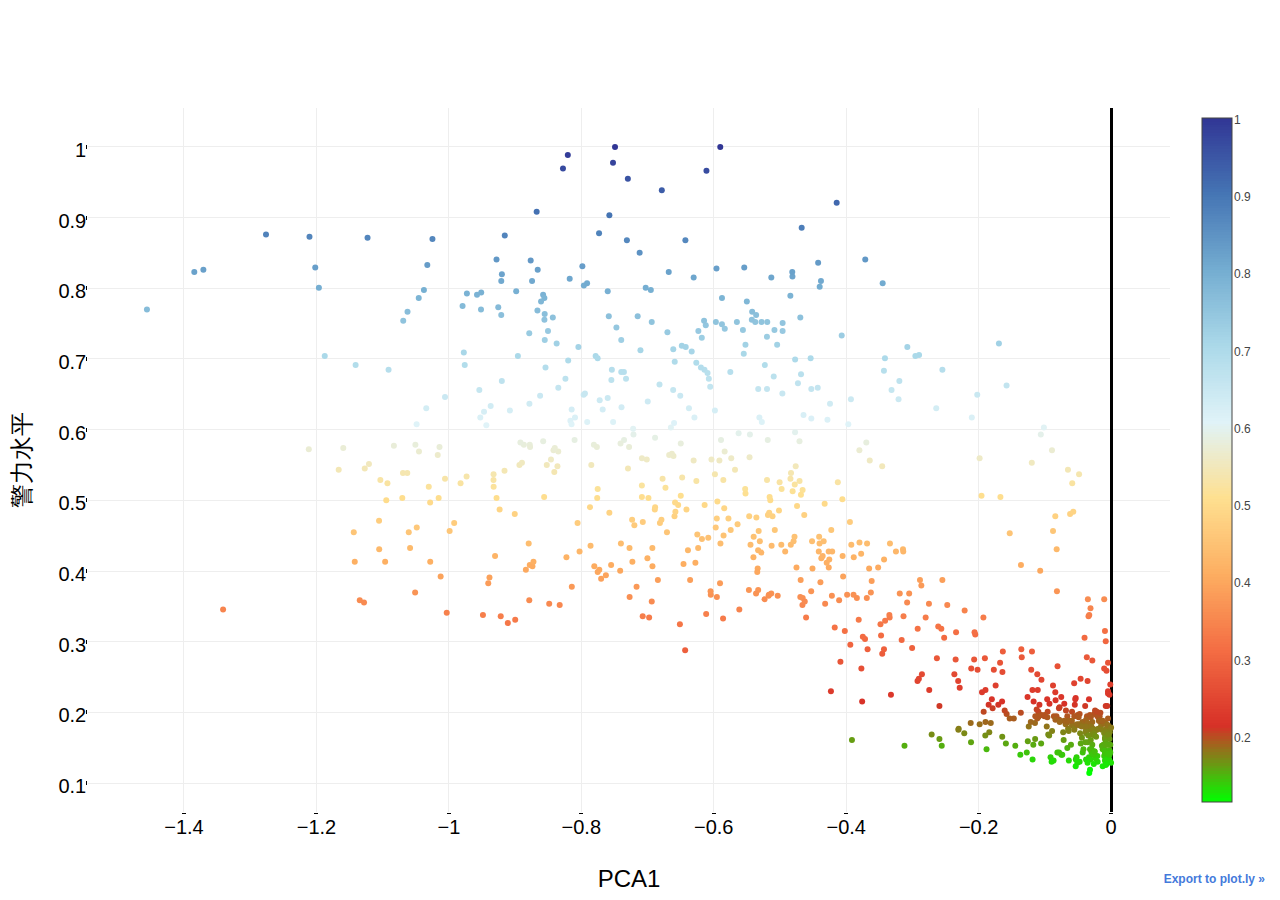
==== temp-plot.html @ 2f0f8250 "可视化" ====
<html><head><meta charset="utf-8" /></head><body><script type="text/javascript">/**
* plotly.js v1.20.5
* Copyright 2012-2016, Plotly, Inc.
* All rights reserved.
* Licensed under the MIT license
*/
!function(t){if("object"==typeof exports&&"undefined"!=typeof module)module.exports=t();else if("function"==typeof define&&define.amd)define([],t);else{var e;e="undefined"!=typeof window?window:"undefined"!=typeof global?global:"undefined"!=typeof self?self:this,e.Plotly=t()}}(function(){var t;return function t(e,r,n){function i(o,s){if(!r[o]){if(!e[o]){var l="function"==typeof require&&require;if(!s&&l)return l(o,!0);if(a)return a(o,!0);var u=new Error("Cannot find module '"+o+"'");throw u.code="MODULE_NOT_FOUND",u}var c=r[o]={exports:{}};e[o][0].call(c.exports,function(t){var r=e[o][1][t];return i(r?r:t)},c,c.exports,t,e,r,n)}return r[o].exports}for(var a="function"==typeof require&&require,o=0;o<n.length;o++)i(n[o]);return i}({1:[function(t,e,r){"use strict";var n=t("../src/lib"),i={"X,X div":"font-family:'Open Sans', verdana, arial, sans-serif;margin:0;padding:0;","X input,X button":"font-family:'Open Sans', verdana, arial, sans-serif;","X input:focus,X button:focus":"outline:none;","X a":"text-decoration:none;","X a:hover":"text-decoration:none;","X .crisp":"shape-rendering:crispEdges;","X .user-select-none":"-webkit-user-select:none;-moz-user-select:none;-ms-user-select:none;-o-user-select:none;user-select:none;","X svg":"overflow:hidden;","X svg a":"fill:#447adb;","X svg a:hover":"fill:#3c6dc5;","X .main-svg":"position:absolute;top:0;left:0;pointer-events:none;","X .main-svg .draglayer":"pointer-events:all;","X .cursor-pointer":"cursor:pointer;","X .cursor-crosshair":"cursor:crosshair;","X .cursor-move":"cursor:move;","X .cursor-col-resize":"cursor:col-resize;","X .cursor-row-resize":"cursor:row-resize;","X .cursor-ns-resize":"cursor:ns-resize;","X .cursor-ew-resize":"cursor:ew-resize;","X .cursor-sw-resize":"cursor:sw-resize;","X .cursor-s-resize":"cursor:s-resize;","X .cursor-se-resize":"cursor:se-resize;","X .cursor-w-resize":"cursor:w-resize;","X .cursor-e-resize":"cursor:e-resize;","X .cursor-nw-resize":"cursor:nw-resize;","X .cursor-n-resize":"cursor:n-resize;","X .cursor-ne-resize":"cursor:ne-resize;","X .modebar":"position:absolute;top:2px;right:2px;z-index:1001;background:rgba(255,255,255,0.7);","X .modebar--hover":"opacity:0;-webkit-transition:opacity 0.3s ease 0s;-moz-transition:opacity 0.3s ease 0s;-ms-transition:opacity 0.3s ease 0s;-o-transition:opacity 0.3s ease 0s;transition:opacity 0.3s ease 0s;","X:hover .modebar--hover":"opacity:1;","X .modebar-group":"float:left;display:inline-block;box-sizing:border-box;margin-left:8px;position:relative;vertical-align:middle;white-space:nowrap;","X .modebar-group:first-child":"margin-left:0px;","X .modebar-btn":"position:relative;font-size:16px;padding:3px 4px;cursor:pointer;line-height:normal;box-sizing:border-box;","X .modebar-btn svg":"position:relative;top:2px;","X .modebar-btn path":"fill:rgba(0,31,95,0.3);","X .modebar-btn.active path,X .modebar-btn:hover path":"fill:rgba(0,22,72,0.5);","X .modebar-btn.modebar-btn--logo":"padding:3px 1px;","X .modebar-btn.modebar-btn--logo path":"fill:#447adb !important;","X [data-title]:before,X [data-title]:after":"position:absolute;-webkit-transform:translate3d(0, 0, 0);-moz-transform:translate3d(0, 0, 0);-ms-transform:translate3d(0, 0, 0);-o-transform:translate3d(0, 0, 0);transform:translate3d(0, 0, 0);display:none;opacity:0;z-index:1001;pointer-events:none;top:110%;right:50%;","X [data-title]:hover:before,X [data-title]:hover:after":"display:block;opacity:1;","X [data-title]:before":"content:'';position:absolute;background:transparent;border:6px solid transparent;z-index:1002;margin-top:-12px;border-bottom-color:#69738a;margin-right:-6px;","X [data-title]:after":"content:attr(data-title);background:#69738a;color:white;padding:8px 10px;font-size:12px;line-height:12px;white-space:nowrap;margin-right:-18px;border-radius:2px;","X .select-outline":"fill:none;stroke-width:1;shape-rendering:crispEdges;","X .select-outline-1":"stroke:white;","X .select-outline-2":"stroke:black;stroke-dasharray:2px 2px;",Y:"font-family:'Open Sans';position:fixed;top:50px;right:20px;z-index:10000;font-size:10pt;max-width:180px;","Y p":"margin:0;","Y .notifier-note":"min-width:180px;max-width:250px;border:1px solid #fff;z-index:3000;margin:0;background-color:#8c97af;background-color:rgba(140,151,175,0.9);color:#fff;padding:10px;","Y .notifier-close":"color:#fff;opacity:0.8;float:right;padding:0 5px;background:none;border:none;font-size:20px;font-weight:bold;line-height:20px;","Y .notifier-close:hover":"color:#444;text-decoration:none;cursor:pointer;"};for(var a in i){var o=a.replace(/^,/," ,").replace(/X/g,".js-plotly-plot .plotly").replace(/Y/g,".plotly-notifier");n.addStyleRule(o,i[a])}},{"../src/lib":633}],2:[function(t,e,r){"use strict";e.exports={undo:{width:857.1,path:"m857 350q0-87-34-166t-91-137-137-92-166-34q-96 0-183 41t-147 114q-4 6-4 13t5 11l76 77q6 5 14 5 9-1 13-7 41-53 100-82t126-29q58 0 110 23t92 61 61 91 22 111-22 111-61 91-92 61-110 23q-55 0-105-20t-90-57l77-77q17-16 8-38-10-23-33-23h-250q-15 0-25 11t-11 25v250q0 24 22 33 22 10 39-8l72-72q60 57 137 88t159 31q87 0 166-34t137-92 91-137 34-166z",ascent:850,descent:-150},home:{width:928.6,path:"m786 296v-267q0-15-11-26t-25-10h-214v214h-143v-214h-214q-15 0-25 10t-11 26v267q0 1 0 2t0 2l321 264 321-264q1-1 1-4z m124 39l-34-41q-5-5-12-6h-2q-7 0-12 3l-386 322-386-322q-7-4-13-4-7 2-12 7l-35 41q-4 5-3 13t6 12l401 334q18 15 42 15t43-15l136-114v109q0 8 5 13t13 5h107q8 0 13-5t5-13v-227l122-102q5-5 6-12t-4-13z",ascent:850,descent:-150},"camera-retro":{width:1e3,path:"m518 386q0 8-5 13t-13 5q-37 0-63-27t-26-63q0-8 5-13t13-5 12 5 5 13q0 23 16 38t38 16q8 0 13 5t5 13z m125-73q0-59-42-101t-101-42-101 42-42 101 42 101 101 42 101-42 42-101z m-572-320h858v71h-858v-71z m643 320q0 89-62 152t-152 62-151-62-63-152 63-151 151-63 152 63 62 151z m-571 358h214v72h-214v-72z m-72-107h858v143h-462l-36-71h-360v-72z m929 143v-714q0-30-21-51t-50-21h-858q-29 0-50 21t-21 51v714q0 30 21 51t50 21h858q29 0 50-21t21-51z",ascent:850,descent:-150},zoombox:{width:1e3,path:"m1000-25l-250 251c40 63 63 138 63 218 0 224-182 406-407 406-224 0-406-182-406-406s183-406 407-406c80 0 155 22 218 62l250-250 125 125z m-812 250l0 438 437 0 0-438-437 0z m62 375l313 0 0-312-313 0 0 312z",ascent:850,descent:-150},pan:{width:1e3,path:"m1000 350l-187 188 0-125-250 0 0 250 125 0-188 187-187-187 125 0 0-250-250 0 0 125-188-188 186-187 0 125 252 0 0-250-125 0 187-188 188 188-125 0 0 250 250 0 0-126 187 188z",ascent:850,descent:-150},zoom_plus:{width:1e3,path:"m1 787l0-875 875 0 0 875-875 0z m687-500l-187 0 0-187-125 0 0 187-188 0 0 125 188 0 0 187 125 0 0-187 187 0 0-125z",ascent:850,descent:-150},zoom_minus:{width:1e3,path:"m0 788l0-876 875 0 0 876-875 0z m688-500l-500 0 0 125 500 0 0-125z",ascent:850,descent:-150},autoscale:{width:1e3,path:"m250 850l-187 0-63 0 0-62 0-188 63 0 0 188 187 0 0 62z m688 0l-188 0 0-62 188 0 0-188 62 0 0 188 0 62-62 0z m-875-938l0 188-63 0 0-188 0-62 63 0 187 0 0 62-187 0z m875 188l0-188-188 0 0-62 188 0 62 0 0 62 0 188-62 0z m-125 188l-1 0-93-94-156 156 156 156 92-93 2 0 0 250-250 0 0-2 93-92-156-156-156 156 94 92 0 2-250 0 0-250 0 0 93 93 157-156-157-156-93 94 0 0 0-250 250 0 0 0-94 93 156 157 156-157-93-93 0 0 250 0 0 250z",ascent:850,descent:-150},tooltip_basic:{width:1500,path:"m375 725l0 0-375-375 375-374 0-1 1125 0 0 750-1125 0z",ascent:850,descent:-150},tooltip_compare:{width:1125,path:"m187 786l0 2-187-188 188-187 0 0 937 0 0 373-938 0z m0-499l0 1-187-188 188-188 0 0 937 0 0 376-938-1z",ascent:850,descent:-150},plotlylogo:{width:1542,path:"m0-10h182v-140h-182v140z m228 146h183v-286h-183v286z m225 714h182v-1000h-182v1000z m225-285h182v-715h-182v715z m225 142h183v-857h-183v857z m231-428h182v-429h-182v429z m225-291h183v-138h-183v138z",ascent:850,descent:-150},"z-axis":{width:1e3,path:"m833 5l-17 108v41l-130-65 130-66c0 0 0 38 0 39 0-1 36-14 39-25 4-15-6-22-16-30-15-12-39-16-56-20-90-22-187-23-279-23-261 0-341 34-353 59 3 60 228 110 228 110-140-8-351-35-351-116 0-120 293-142 474-142 155 0 477 22 477 142 0 50-74 79-163 96z m-374 94c-58-5-99-21-99-40 0-24 65-43 144-43 79 0 143 19 143 43 0 19-42 34-98 40v216h87l-132 135-133-135h88v-216z m167 515h-136v1c16 16 31 34 46 52l84 109v54h-230v-71h124v-1c-16-17-28-32-44-51l-89-114v-51h245v72z",ascent:850,descent:-150},"3d_rotate":{width:1e3,path:"m922 660c-5 4-9 7-14 11-359 263-580-31-580-31l-102 28 58-400c0 1 1 1 2 2 118 108 351 249 351 249s-62 27-100 42c88 83 222 183 347 122 16-8 30-17 44-27-2 1-4 2-6 4z m36-329c0 0 64 229-88 296-62 27-124 14-175-11 157-78 225-208 249-266 8-19 11-31 11-31 2 5 6 15 11 32-5-13-8-20-8-20z m-775-239c70-31 117-50 198-32-121 80-199 346-199 346l-96-15-58-12c0 0 55-226 155-287z m603 133l-317-139c0 0 4-4 19-14 7-5 24-15 24-15s-177-147-389 4c235-287 536-112 536-112l31-22 100 299-4-1z m-298-153c6-4 14-9 24-15 0 0-17 10-24 15z",ascent:850,descent:-150},camera:{width:1e3,path:"m500 450c-83 0-150-67-150-150 0-83 67-150 150-150 83 0 150 67 150 150 0 83-67 150-150 150z m400 150h-120c-16 0-34 13-39 29l-31 93c-6 15-23 28-40 28h-340c-16 0-34-13-39-28l-31-94c-6-15-23-28-40-28h-120c-55 0-100-45-100-100v-450c0-55 45-100 100-100h800c55 0 100 45 100 100v450c0 55-45 100-100 100z m-400-550c-138 0-250 112-250 250 0 138 112 250 250 250 138 0 250-112 250-250 0-138-112-250-250-250z m365 380c-19 0-35 16-35 35 0 19 16 35 35 35 19 0 35-16 35-35 0-19-16-35-35-35z",ascent:850,descent:-150},movie:{width:1e3,path:"m938 413l-188-125c0 37-17 71-44 94 64 38 107 107 107 187 0 121-98 219-219 219-121 0-219-98-219-219 0-61 25-117 66-156h-115c30 33 49 76 49 125 0 103-84 187-187 187s-188-84-188-187c0-57 26-107 65-141-38-22-65-62-65-109v-250c0-70 56-126 125-126h500c69 0 125 56 125 126l188-126c34 0 62 28 62 63v375c0 35-28 63-62 63z m-750 0c-69 0-125 56-125 125s56 125 125 125 125-56 125-125-56-125-125-125z m406-1c-87 0-157 70-157 157 0 86 70 156 157 156s156-70 156-156-70-157-156-157z",ascent:850,descent:-150},question:{width:857.1,path:"m500 82v107q0 8-5 13t-13 5h-107q-8 0-13-5t-5-13v-107q0-8 5-13t13-5h107q8 0 13 5t5 13z m143 375q0 49-31 91t-77 65-95 23q-136 0-207-119-9-14 4-24l74-55q4-4 10-4 9 0 14 7 30 38 48 51 19 14 48 14 27 0 48-15t21-33q0-21-11-34t-38-25q-35-16-65-48t-29-70v-20q0-8 5-13t13-5h107q8 0 13 5t5 13q0 10 12 27t30 28q18 10 28 16t25 19 25 27 16 34 7 45z m214-107q0-117-57-215t-156-156-215-58-216 58-155 156-58 215 58 215 155 156 216 58 215-58 156-156 57-215z",ascent:850,descent:-150},disk:{width:857.1,path:"m214-7h429v214h-429v-214z m500 0h72v500q0 8-6 21t-11 20l-157 156q-5 6-19 12t-22 5v-232q0-22-15-38t-38-16h-322q-22 0-37 16t-16 38v232h-72v-714h72v232q0 22 16 38t37 16h465q22 0 38-16t15-38v-232z m-214 518v178q0 8-5 13t-13 5h-107q-7 0-13-5t-5-13v-178q0-8 5-13t13-5h107q7 0 13 5t5 13z m357-18v-518q0-22-15-38t-38-16h-750q-23 0-38 16t-16 38v750q0 22 16 38t38 16h517q23 0 50-12t42-26l156-157q16-15 27-42t11-49z",ascent:850,descent:-150},lasso:{width:1031,path:"m1018 538c-36 207-290 336-568 286-277-48-473-256-436-463 10-57 36-108 76-151-13-66 11-137 68-183 34-28 75-41 114-42l-55-70 0 0c-2-1-3-2-4-3-10-14-8-34 5-45 14-11 34-8 45 4 1 1 2 3 2 5l0 0 113 140c16 11 31 24 45 40 4 3 6 7 8 11 48-3 100 0 151 9 278 48 473 255 436 462z m-624-379c-80 14-149 48-197 96 42 42 109 47 156 9 33-26 47-66 41-105z m-187-74c-19 16-33 37-39 60 50-32 109-55 174-68-42-25-95-24-135 8z m360 75c-34-7-69-9-102-8 8 62-16 128-68 170-73 59-175 54-244-5-9 20-16 40-20 61-28 159 121 317 333 354s407-60 434-217c28-159-121-318-333-355z",ascent:850,descent:-150},selectbox:{width:1e3,path:"m0 850l0-143 143 0 0 143-143 0z m286 0l0-143 143 0 0 143-143 0z m285 0l0-143 143 0 0 143-143 0z m286 0l0-143 143 0 0 143-143 0z m-857-286l0-143 143 0 0 143-143 0z m857 0l0-143 143 0 0 143-143 0z m-857-285l0-143 143 0 0 143-143 0z m857 0l0-143 143 0 0 143-143 0z m-857-286l0-143 143 0 0 143-143 0z m286 0l0-143 143 0 0 143-143 0z m285 0l0-143 143 0 0 143-143 0z m286 0l0-143 143 0 0 143-143 0z",ascent:850,descent:-150}}},{}],3:[function(t,e,r){"use strict";e.exports=t("../src/traces/bar")},{"../src/traces/bar":753}],4:[function(t,e,r){"use strict";e.exports=t("../src/traces/box")},{"../src/traces/box":765}],5:[function(t,e,r){"use strict";e.exports=t("../src/traces/candlestick")},{"../src/traces/candlestick":773}],6:[function(t,e,r){"use strict";e.exports=t("../src/traces/choropleth")},{"../src/traces/choropleth":778}],7:[function(t,e,r){"use strict";e.exports=t("../src/traces/contour")},{"../src/traces/contour":785}],8:[function(t,e,r){"use strict";e.exports=t("../src/core")},{"../src/core":619}],9:[function(t,e,r){"use strict";e.exports=t("../src/transforms/filter")},{"../src/transforms/filter":908}],10:[function(t,e,r){"use strict";e.exports=t("../src/transforms/groupby")},{"../src/transforms/groupby":909}],11:[function(t,e,r){"use strict";e.exports=t("../src/traces/heatmap")},{"../src/traces/heatmap":797}],12:[function(t,e,r){"use strict";e.exports=t("../src/traces/histogram")},{"../src/traces/histogram":809}],13:[function(t,e,r){"use strict";e.exports=t("../src/traces/histogram2d")},{"../src/traces/histogram2d":814}],14:[function(t,e,r){"use strict";e.exports=t("../src/traces/histogram2dcontour")},{"../src/traces/histogram2dcontour":818}],15:[function(t,e,r){"use strict";var n=t("./core");n.register([t("./bar"),t("./box"),t("./heatmap"),t("./histogram"),t("./histogram2d"),t("./histogram2dcontour"),t("./pie"),t("./contour"),t("./scatterternary"),t("./scatter3d"),t("./surface"),t("./mesh3d"),t("./scattergeo"),t("./choropleth"),t("./scattergl"),t("./pointcloud"),t("./scattermapbox"),t("./ohlc"),t("./candlestick")]),n.register([t("./filter"),t("./groupby")]),e.exports=n},{"./bar":3,"./box":4,"./candlestick":5,"./choropleth":6,"./contour":7,"./core":8,"./filter":9,"./groupby":10,"./heatmap":11,"./histogram":12,"./histogram2d":13,"./histogram2dcontour":14,"./mesh3d":16,"./ohlc":17,"./pie":18,"./pointcloud":19,"./scatter3d":20,"./scattergeo":21,"./scattergl":22,"./scattermapbox":23,"./scatterternary":24,"./surface":25}],16:[function(t,e,r){"use strict";e.exports=t("../src/traces/mesh3d")},{"../src/traces/mesh3d":822}],17:[function(t,e,r){"use strict";e.exports=t("../src/traces/ohlc")},{"../src/traces/ohlc":827}],18:[function(t,e,r){"use strict";e.exports=t("../src/traces/pie")},{"../src/traces/pie":835}],19:[function(t,e,r){"use strict";e.exports=t("../src/traces/pointcloud")},{"../src/traces/pointcloud":844}],20:[function(t,e,r){"use strict";e.exports=t("../src/traces/scatter3d")},{"../src/traces/scatter3d":874}],21:[function(t,e,r){"use strict";e.exports=t("../src/traces/scattergeo")},{"../src/traces/scattergeo":880}],22:[function(t,e,r){"use strict";e.exports=t("../src/traces/scattergl")},{"../src/traces/scattergl":885}],23:[function(t,e,r){"use strict";e.exports=t("../src/traces/scattermapbox")},{"../src/traces/scattermapbox":892}],24:[function(t,e,r){"use strict";e.exports=t("../src/traces/scatterternary")},{"../src/traces/scatterternary":898}],25:[function(t,e,r){"use strict";e.exports=t("../src/traces/surface")},{"../src/traces/surface":907}],26:[function(t,e,r){"use strict";function n(t,e){t=t||document.body,e=e||{};var r=[.01,1/0];"distanceLimits"in e&&(r[0]=e.distanceLimits[0],r[1]=e.distanceLimits[1]),"zoomMin"in e&&(r[0]=e.zoomMin),"zoomMax"in e&&(r[1]=e.zoomMax);var n=a({center:e.center||[0,0,0],up:e.up||[0,1,0],eye:e.eye||[0,0,10],mode:e.mode||"orbit",distanceLimits:r}),l=[0,0,0,0,0,0,0,0,0,0,0,0,0,0,0,0],u=0,c=t.clientWidth,h=t.clientHeight,f={view:n,element:t,delay:e.delay||16,rotateSpeed:e.rotateSpeed||1,zoomSpeed:e.zoomSpeed||1,translateSpeed:e.translateSpeed||1,flipX:!!e.flipX,flipY:!!e.flipY,modes:n.modes,tick:function(){var e=i(),r=this.delay;n.idle(e-r),n.flush(e-(100+2*r));var a=e-2*r;n.recalcMatrix(a);for(var o=!0,s=n.computedMatrix,f=0;f<16;++f)o=o&&l[f]===s[f],l[f]=s[f];var d=t.clientWidth===c&&t.clientHeight===h;return c=t.clientWidth,h=t.clientHeight,o?!d:(u=Math.exp(n.computedRadius[0]),!0)},lookAt:function(t,e,r){n.lookAt(n.lastT(),t,e,r)},rotate:function(t,e,r){n.rotate(n.lastT(),t,e,r)},pan:function(t,e,r){n.pan(n.lastT(),t,e,r)},translate:function(t,e,r){n.translate(n.lastT(),t,e,r)}};Object.defineProperties(f,{matrix:{get:function(){return n.computedMatrix},set:function(t){return n.setMatrix(n.lastT(),t),n.computedMatrix},enumerable:!0},mode:{get:function(){return n.getMode()},set:function(t){return n.setMode(t),n.getMode()},enumerable:!0},center:{get:function(){return n.computedCenter},set:function(t){return n.lookAt(n.lastT(),t),n.computedCenter},enumerable:!0},eye:{get:function(){return n.computedEye},set:function(t){return n.lookAt(n.lastT(),null,t),n.computedEye},enumerable:!0},up:{get:function(){return n.computedUp},set:function(t){return n.lookAt(n.lastT(),null,null,t),n.computedUp},enumerable:!0},distance:{get:function(){return u},set:function(t){return n.setDistance(n.lastT(),t),t},enumerable:!0},distanceLimits:{get:function(){return n.getDistanceLimits(r)},set:function(t){return n.setDistanceLimits(t),t},enumerable:!0}}),t.addEventListener("contextmenu",function(t){return t.preventDefault(),!1});var d=0,p=0;return o(t,function(e,r,a,o){var s=1/t.clientHeight,l=s*(r-d),c=s*(a-p),h=f.flipX?1:-1,g=f.flipY?1:-1,m=Math.PI*f.rotateSpeed,v=i();if(1&e)o.shift?n.rotate(v,0,0,-l*m):n.rotate(v,h*m*l,-g*m*c,0);else if(2&e)n.pan(v,-f.translateSpeed*l*u,f.translateSpeed*c*u,0);else if(4&e){var y=f.zoomSpeed*c/window.innerHeight*(v-n.lastT())*50;n.pan(v,0,0,u*(Math.exp(y)-1))}d=r,p=a}),s(t,function(t,e,r){var a=f.flipX?1:-1,o=f.flipY?1:-1,s=i();if(Math.abs(t)>Math.abs(e))n.rotate(s,0,0,-t*a*Math.PI*f.rotateSpeed/window.innerWidth);else{var l=f.zoomSpeed*o*e/window.innerHeight*(s-n.lastT())/100;n.pan(s,0,0,u*(Math.exp(l)-1))}},!0),f}e.exports=n;var i=t("right-now"),a=t("3d-view"),o=t("mouse-change"),s=t("mouse-wheel")},{"3d-view":27,"mouse-change":413,"mouse-wheel":415,"right-now":459}],27:[function(t,e,r){"use strict";function n(t,e){this._controllerNames=Object.keys(t),this._controllerList=this._controllerNames.map(function(e){return t[e]}),this._mode=e,this._active=t[e],this._active||(this._mode="turntable",this._active=t.turntable),this.modes=this._controllerNames,this.computedMatrix=this._active.computedMatrix,this.computedEye=this._active.computedEye,this.computedUp=this._active.computedUp,this.computedCenter=this._active.computedCenter,this.computedRadius=this._active.computedRadius}function i(t){t=t||{};var e=t.eye||[0,0,1],r=t.center||[0,0,0],i=t.up||[0,1,0],l=t.distanceLimits||[0,1/0],u=t.mode||"turntable",c=a(),h=o(),f=s();return c.setDistanceLimits(l[0],l[1]),c.lookAt(0,e,r,i),h.setDistanceLimits(l[0],l[1]),h.lookAt(0,e,r,i),f.setDistanceLimits(l[0],l[1]),f.lookAt(0,e,r,i),new n({turntable:c,orbit:h,matrix:f},u)}e.exports=i;var a=t("turntable-camera-controller"),o=t("orbit-camera-controller"),s=t("matrix-camera-controller"),l=n.prototype,u=[["flush",1],["idle",1],["lookAt",4],["rotate",4],["pan",4],["translate",4],["setMatrix",2],["setDistanceLimits",2],["setDistance",2]];u.forEach(function(t){for(var e=t[0],r=[],n=0;n<t[1];++n)r.push("a"+n);var i="var cc=this._controllerList;for(var i=0;i<cc.length;++i){cc[i]."+t[0]+"("+r.join()+")}";l[e]=Function.apply(null,r.concat(i))}),l.recalcMatrix=function(t){this._active.recalcMatrix(t)},l.getDistance=function(t){return this._active.getDistance(t)},l.getDistanceLimits=function(t){return this._active.getDistanceLimits(t)},l.lastT=function(){return this._active.lastT()},l.setMode=function(t){if(t!==this._mode){var e=this._controllerNames.indexOf(t);if(!(e<0)){var r=this._active,n=this._controllerList[e],i=Math.max(r.lastT(),n.lastT());r.recalcMatrix(i),n.setMatrix(i,r.computedMatrix),this._active=n,this._mode=t,this.computedMatrix=this._active.computedMatrix,this.computedEye=this._active.computedEye,this.computedUp=this._active.computedUp,this.computedCenter=this._active.computedCenter,this.computedRadius=this._active.computedRadius}}},l.getMode=function(){return this._mode}},{"matrix-camera-controller":411,"orbit-camera-controller":431,"turntable-camera-controller":493}],28:[function(t,e,r){"use strict";function n(t){var e=s.get(t);if(!e||!t.isBuffer(e._triangleBuffer.buffer)){var r=a(t,new Float32Array([-1,-1,-1,4,4,-1]));e=o(t,[{buffer:r,type:t.FLOAT,size:2}]),e._triangleBuffer=r,s.set(t,e)}e.bind(),t.drawArrays(t.TRIANGLES,0,3),e.unbind()}var i="undefined"==typeof WeakMap?t("weak-map"):WeakMap,a=t("gl-buffer"),o=t("gl-vao"),s=new i;e.exports=n},{"gl-buffer":128,"gl-vao":236,"weak-map":514}],29:[function(t,e,r){function n(t,e,r){e="number"==typeof e?e:1,r=r||": ";var n=t.split(/\r?\n/),a=String(n.length+e-1).length;return n.map(function(t,n){var o=n+e,s=String(o).length,l=i(o,a-s);return l+r+t}).join("\n")}var i=t("pad-left");e.exports=n},{"pad-left":432}],30:[function(t,e,r){"use strict";function n(t,e){for(var r=new Array(e+1),n=0;n<t.length;++n)r[n]=t[n];for(var n=0;n<=t.length;++n){for(var i=t.length;i<=e;++i){for(var o=new Array(e),s=0;s<e;++s)o[s]=Math.pow(i+1-n,s);r[i]=o}var l=a.apply(void 0,r);if(l)return!0}return!1}function i(t){var e=t.length;if(0===e)return[];if(1===e)return[0];for(var r=t[0].length,i=[t[0]],a=[0],o=1;o<e;++o)if(i.push(t[o]),n(i,r)){if(a.push(o),a.length===r+1)return a}else i.pop();return a}e.exports=i;var a=t("robust-orientation")},{"robust-orientation":465}],31:[function(t,e,r){"use strict";function n(t,e){return i(e).filter(function(r){for(var n=new Array(r.length),i=0;i<r.length;++i)n[i]=e[r[i]];return a(n)*t<1})}e.exports=n;var i=t("delaunay-triangulate"),a=t("circumradius")},{circumradius:75,"delaunay-triangulate":96}],32:[function(t,e,r){function n(t,e){return a(i(t,e))}e.exports=n;var i=t("alpha-complex"),a=t("simplicial-complex-boundary")},{"alpha-complex":31,"simplicial-complex-boundary":473}],33:[function(t,e,r){"use strict";var n=function(){function t(t){return!Array.isArray(t)&&null!==t&&"object"==typeof t}function e(t,e,r){for(var n=(e-t)/Math.max(r-1,1),i=[],a=0;a<r;a++)i.push(t+a*n);return i}function r(){for(var t=[].slice.call(arguments),e=t.map(function(t){return t.length}),r=Math.min.apply(null,e),n=[],i=0;i<r;i++){n[i]=[];for(var a=0;a<t.length;++a)n[i][a]=t[a][i]}return n}function n(t,e,r){for(var n=Math.min.apply(null,[t.length,e.length,r.length]),i=[],a=0;a<n;a++)i.push([t[a],e[a],r[a]]);return i}function i(t){function e(t){for(var n=0;n<t.length;n++)Array.isArray(t[n])?e(t[n],r):r+=t[n]}var r=0;return e(t,r),r}function a(t){for(var e=[],r=0;r<t.length;++r){e[r]=[];for(var n=0;n<t[r].length;++n)e[r][n]=t[r][n]}return e}function o(t){for(var e=[],r=0;r<t.length;++r)e[r]=t[r];return e}function s(t,e){if(t.length!==e.length)return!1;for(var r=t.length;r--;)if(t[r]!==e[r])return!1;return!0}function l(t,e){var r,n;if("string"!=typeof t)return t;if(r=[],"#"===t[0]?(t=t.substr(1),3===t.length&&(t+=t),n=parseInt(t,16),r[0]=n>>16&255,r[1]=n>>8&255,r[2]=255&n):h.test(t)&&(n=t.match(f),r[0]=parseInt(n[1]),r[1]=parseInt(n[2]),r[2]=parseInt(n[3])),!e)for(var i=0;i<3;++i)r[i]=r[i]/255;return r}function u(t,e){var r,n;if("string"!=typeof t)return t;if(r=[],"#"===t[0]?(t=t.substr(1),3===t.length&&(t+=t),n=parseInt(t,16),r[0]=n>>16&255,r[1]=n>>8&255,r[2]=255&n):h.test(t)&&(n=t.match(f),r[0]=parseInt(n[1]),r[1]=parseInt(n[2]),r[2]=parseInt(n[3]),n[4]?r[3]=parseFloat(n[4]):r[3]=1),!e)for(var i=0;i<3;++i)r[i]=r[i]/255;return r}var c={},h=/^rgba?\(\s*\d{1,3}\s*,\s*\d{1,3}\s*,\s*\d{1,3}\s*(,.*)?\)$/,f=/^rgba?\(\s*(\d{1,3})\s*,\s*(\d{1,3})\s*,\s*(\d{1,3})\s*,?\s*(.*)?\)$/;return c.isPlainObject=t,c.linspace=e,c.zip3=n,c.sum=i,c.zip=r,c.isEqual=s,c.copy2D=a,c.copy1D=o,c.str2RgbArray=l,c.str2RgbaArray=u,c};e.exports=n()},{}],34:[function(t,e,r){function n(t,e){return d.isUndefined(e)?""+e:d.isNumber(e)&&!isFinite(e)?e.toString():d.isFunction(e)||d.isRegExp(e)?e.toString():e}function i(t,e){return d.isString(t)?t.length<e?t:t.slice(0,e):t}function a(t){return i(JSON.stringify(t.actual,n),128)+" "+t.operator+" "+i(JSON.stringify(t.expected,n),128)}function o(t,e,r,n,i){throw new m.AssertionError({message:r,actual:t,expected:e,operator:n,stackStartFunction:i})}function s(t,e){t||o(t,!0,e,"==",m.ok)}function l(t,e){if(t===e)return!0;if(d.isBuffer(t)&&d.isBuffer(e)){if(t.length!=e.length)return!1;for(var r=0;r<t.length;r++)if(t[r]!==e[r])return!1;return!0}return d.isDate(t)&&d.isDate(e)?t.getTime()===e.getTime():d.isRegExp(t)&&d.isRegExp(e)?t.source===e.source&&t.global===e.global&&t.multiline===e.multiline&&t.lastIndex===e.lastIndex&&t.ignoreCase===e.ignoreCase:d.isObject(t)||d.isObject(e)?c(t,e):t==e}function u(t){return"[object Arguments]"==Object.prototype.toString.call(t)}function c(t,e){if(d.isNullOrUndefined(t)||d.isNullOrUndefined(e))return!1;if(t.prototype!==e.prototype)return!1;if(d.isPrimitive(t)||d.isPrimitive(e))return t===e;var r=u(t),n=u(e);if(r&&!n||!r&&n)return!1;if(r)return t=p.call(t),e=p.call(e),l(t,e);var i,a,o=v(t),s=v(e);if(o.length!=s.length)return!1;for(o.sort(),s.sort(),a=o.length-1;a>=0;a--)if(o[a]!=s[a])return!1;for(a=o.length-1;a>=0;a--)if(i=o[a],!l(t[i],e[i]))return!1;return!0}function h(t,e){return!(!t||!e)&&("[object RegExp]"==Object.prototype.toString.call(e)?e.test(t):t instanceof e||e.call({},t)===!0)}function f(t,e,r,n){var i;d.isString(r)&&(n=r,r=null);try{e()}catch(t){i=t}if(n=(r&&r.name?" ("+r.name+").":".")+(n?" "+n:"."),t&&!i&&o(i,r,"Missing expected exception"+n),!t&&h(i,r)&&o(i,r,"Got unwanted exception"+n),t&&i&&r&&!h(i,r)||!t&&i)throw i}var d=t("util/"),p=Array.prototype.slice,g=Object.prototype.hasOwnProperty,m=e.exports=s;m.AssertionError=function(t){this.name="AssertionError",this.actual=t.actual,this.expected=t.expected,this.operator=t.operator,t.message?(this.message=t.message,this.generatedMessage=!1):(this.message=a(this),this.generatedMessage=!0);var e=t.stackStartFunction||o;if(Error.captureStackTrace)Error.captureStackTrace(this,e);else{var r=new Error;if(r.stack){var n=r.stack,i=e.name,s=n.indexOf("\n"+i);if(s>=0){var l=n.indexOf("\n",s+1);n=n.substring(l+1)}this.stack=n}}},d.inherits(m.AssertionError,Error),m.fail=o,m.ok=s,m.equal=function(t,e,r){t!=e&&o(t,e,r,"==",m.equal)},m.notEqual=function(t,e,r){t==e&&o(t,e,r,"!=",m.notEqual)},m.deepEqual=function(t,e,r){l(t,e)||o(t,e,r,"deepEqual",m.deepEqual)},m.notDeepEqual=function(t,e,r){l(t,e)&&o(t,e,r,"notDeepEqual",m.notDeepEqual)},m.strictEqual=function(t,e,r){t!==e&&o(t,e,r,"===",m.strictEqual)},m.notStrictEqual=function(t,e,r){t===e&&o(t,e,r,"!==",m.notStrictEqual)},m.throws=function(t,e,r){f.apply(this,[!0].concat(p.call(arguments)))},m.doesNotThrow=function(t,e){f.apply(this,[!1].concat(p.call(arguments)))},m.ifError=function(t){if(t)throw t};var v=Object.keys||function(t){var e=[];for(var r in t)g.call(t,r)&&e.push(r);return e}},{"util/":504}],35:[function(t,e,r){e.exports=function(t){return atob(t)}},{}],36:[function(t,e,r){"use strict";function n(t){for(var e=0,r=0;r<t.length;++r)e+=t[r];return e}function i(t,e){for(var r=e.length,i=new Array(r+1),o=0;o<r;++o){for(var s=new Array(r+1),l=0;l<=r;++l)s[l]=t[l][o];i[o]=s}i[r]=new Array(r+1);for(var o=0;o<=r;++o)i[r][o]=1;for(var u=new Array(r+1),o=0;o<r;++o)u[o]=e[o];u[r]=1;var c=a(i,u),h=n(c[r+1]);0===h&&(h=1);for(var f=new Array(r+1),o=0;o<=r;++o)f[o]=n(c[o])/h;return f}e.exports=i;var a=t("robust-linear-solve")},{"robust-linear-solve":464}],37:[function(t,e,r){"use strict";function n(t,e){return i(t[0].mul(e[1]).add(e[0].mul(t[1])),t[1].mul(e[1]))}var i=t("./lib/rationalize");e.exports=n},{"./lib/rationalize":47}],38:[function(t,e,r){"use strict";function n(t,e){return t[0].mul(e[1]).cmp(e[0].mul(t[1]))}e.exports=n},{}],39:[function(t,e,r){"use strict";function n(t,e){return i(t[0].mul(e[1]),t[1].mul(e[0]))}var i=t("./lib/rationalize");e.exports=n},{"./lib/rationalize":47}],40:[function(t,e,r){"use strict";function n(t,e){if(i(t))return e?u(t,n(e)):[t[0].clone(),t[1].clone()];var r,c,h=0;if(a(t))r=t.clone();else if("string"==typeof t)r=s(t);else{if(0===t)return[o(0),o(1)];if(t===Math.floor(t))r=o(t);else{for(;t!==Math.floor(t);)t*=Math.pow(2,256),h-=256;r=o(t)}}if(i(e))r.mul(e[1]),c=e[0].clone();else if(a(e))c=e.clone();else if("string"==typeof e)c=s(e);else if(e)if(e===Math.floor(e))c=o(e);else{for(;e!==Math.floor(e);)e*=Math.pow(2,256),h+=256;c=o(e)}else c=o(1);return h>0?r=r.shln(h):h<0&&(c=c.shln(-h)),l(r,c)}var i=t("./is-rat"),a=t("./lib/is-bn"),o=t("./lib/num-to-bn"),s=t("./lib/str-to-bn"),l=t("./lib/rationalize"),u=t("./div");e.exports=n},{"./div":39,"./is-rat":41,"./lib/is-bn":45,"./lib/num-to-bn":46,"./lib/rationalize":47,"./lib/str-to-bn":48}],41:[function(t,e,r){"use strict";function n(t){return Array.isArray(t)&&2===t.length&&i(t[0])&&i(t[1])}var i=t("./lib/is-bn");e.exports=n},{"./lib/is-bn":45}],42:[function(t,e,r){"use strict";function n(t){return t.cmp(new i(0))}var i=t("bn.js");e.exports=n},{"bn.js":55}],43:[function(t,e,r){"use strict";function n(t){var e=t.length,r=t.words,n=0;if(1===e)n=r[0];else if(2===e)n=r[0]+67108864*r[1];else for(var n=0,i=0;i<e;i++){var a=r[i];n+=a*Math.pow(67108864,i)}return t.sign?-n:n}e.exports=n},{}],44:[function(t,e,r){"use strict";function n(t){var e=a(i.lo(t));if(e<32)return e;var r=a(i.hi(t));return r>20?52:r+32}var i=t("double-bits"),a=t("bit-twiddle").countTrailingZeros;e.exports=n},{"bit-twiddle":54,"double-bits":97}],45:[function(t,e,r){"use strict";function n(t){return t&&"object"==typeof t&&Boolean(t.words)}t("bn.js");e.exports=n},{"bn.js":55}],46:[function(t,e,r){"use strict";function n(t){var e=a.exponent(t);return e<52?new i(t):new i(t*Math.pow(2,52-e)).shln(e-52)}var i=t("bn.js"),a=t("double-bits");e.exports=n},{"bn.js":55,"double-bits":97}],47:[function(t,e,r){"use strict";function n(t,e){var r=a(t),n=a(e);if(0===r)return[i(0),i(1)];if(0===n)return[i(0),i(0)];n<0&&(t=t.neg(),e=e.neg());var o=t.gcd(e);return o.cmpn(1)?[t.div(o),e.div(o)]:[t,e]}var i=t("./num-to-bn"),a=t("./bn-sign");e.exports=n},{"./bn-sign":42,"./num-to-bn":46}],48:[function(t,e,r){"use strict";function n(t){return new i(t)}var i=t("bn.js");e.exports=n},{"bn.js":55}],49:[function(t,e,r){"use strict";function n(t,e){return i(t[0].mul(e[0]),t[1].mul(e[1]))}var i=t("./lib/rationalize");e.exports=n},{"./lib/rationalize":47}],50:[function(t,e,r){"use strict";function n(t){return i(t[0])*i(t[1])}var i=t("./lib/bn-sign");e.exports=n},{"./lib/bn-sign":42}],51:[function(t,e,r){"use strict";function n(t,e){return i(t[0].mul(e[1]).sub(t[1].mul(e[0])),t[1].mul(e[1]))}var i=t("./lib/rationalize");e.exports=n},{"./lib/rationalize":47}],52:[function(t,e,r){"use strict";function n(t){var e=t[0],r=t[1];if(0===e.cmpn(0))return 0;var n=e.divmod(r),o=n.div,s=i(o),l=n.mod;if(0===l.cmpn(0))return s;if(s){var u=a(s)+4,c=i(l.shln(u).divRound(r));return s<0&&(c=-c),s+c*Math.pow(2,-u)}var h=r.bitLength()-l.bitLength()+53,c=i(l.shln(h).divRound(r));return h<1023?c*Math.pow(2,-h):(c*=Math.pow(2,-1023),c*Math.pow(2,1023-h))}var i=t("./lib/bn-to-num"),a=t("./lib/ctz");e.exports=n},{"./lib/bn-to-num":43,"./lib/ctz":44}],53:[function(t,e,r){"use strict";function n(t,e,r,n,i,a){var o=["function ",t,"(a,l,h,",n.join(","),"){",a?"":"var i=",r?"l-1":"h+1",";while(l<=h){var m=(l+h)>>>1,x=a",i?".get(m)":"[m]"];return a?e.indexOf("c")<0?o.push(";if(x===y){return m}else if(x<=y){"):o.push(";var p=c(x,y);if(p===0){return m}else if(p<=0){"):o.push(";if(",e,"){i=m;"),r?o.push("l=m+1}else{h=m-1}"):o.push("h=m-1}else{l=m+1}"),o.push("}"),a?o.push("return -1};"):o.push("return i};"),o.join("")}function i(t,e,r,i){var a=new Function([n("A","x"+t+"y",e,["y"],!1,i),n("B","x"+t+"y",e,["y"],!0,i),n("P","c(x,y)"+t+"0",e,["y","c"],!1,i),n("Q","c(x,y)"+t+"0",e,["y","c"],!0,i),"function dispatchBsearch",r,"(a,y,c,l,h){if(a.shape){if(typeof(c)==='function'){return Q(a,(l===undefined)?0:l|0,(h===undefined)?a.shape[0]-1:h|0,y,c)}else{return B(a,(c===undefined)?0:c|0,(l===undefined)?a.shape[0]-1:l|0,y)}}else{if(typeof(c)==='function'){return P(a,(l===undefined)?0:l|0,(h===undefined)?a.length-1:h|0,y,c)}else{return A(a,(c===undefined)?0:c|0,(l===undefined)?a.length-1:l|0,y)}}}return dispatchBsearch",r].join(""));return a()}e.exports={ge:i(">=",!1,"GE"),gt:i(">",!1,"GT"),lt:i("<",!0,"LT"),le:i("<=",!0,"LE"),eq:i("-",!0,"EQ",!0)}},{}],54:[function(t,e,r){"use strict";"use restrict";
function n(t){var e=32;return t&=-t,t&&e--,65535&t&&(e-=16),16711935&t&&(e-=8),252645135&t&&(e-=4),858993459&t&&(e-=2),1431655765&t&&(e-=1),e}var i=32;r.INT_BITS=i,r.INT_MAX=2147483647,r.INT_MIN=-1<<i-1,r.sign=function(t){return(t>0)-(t<0)},r.abs=function(t){var e=t>>i-1;return(t^e)-e},r.min=function(t,e){return e^(t^e)&-(t<e)},r.max=function(t,e){return t^(t^e)&-(t<e)},r.isPow2=function(t){return!(t&t-1||!t)},r.log2=function(t){var e,r;return e=(t>65535)<<4,t>>>=e,r=(t>255)<<3,t>>>=r,e|=r,r=(t>15)<<2,t>>>=r,e|=r,r=(t>3)<<1,t>>>=r,e|=r,e|t>>1},r.log10=function(t){return t>=1e9?9:t>=1e8?8:t>=1e7?7:t>=1e6?6:t>=1e5?5:t>=1e4?4:t>=1e3?3:t>=100?2:t>=10?1:0},r.popCount=function(t){return t-=t>>>1&1431655765,t=(858993459&t)+(t>>>2&858993459),16843009*(t+(t>>>4)&252645135)>>>24},r.countTrailingZeros=n,r.nextPow2=function(t){return t+=0===t,--t,t|=t>>>1,t|=t>>>2,t|=t>>>4,t|=t>>>8,t|=t>>>16,t+1},r.prevPow2=function(t){return t|=t>>>1,t|=t>>>2,t|=t>>>4,t|=t>>>8,t|=t>>>16,t-(t>>>1)},r.parity=function(t){return t^=t>>>16,t^=t>>>8,t^=t>>>4,t&=15,27030>>>t&1};var a=new Array(256);!function(t){for(var e=0;e<256;++e){var r=e,n=e,i=7;for(r>>>=1;r;r>>>=1)n<<=1,n|=1&r,--i;t[e]=n<<i&255}}(a),r.reverse=function(t){return a[255&t]<<24|a[t>>>8&255]<<16|a[t>>>16&255]<<8|a[t>>>24&255]},r.interleave2=function(t,e){return t&=65535,t=16711935&(t|t<<8),t=252645135&(t|t<<4),t=858993459&(t|t<<2),t=1431655765&(t|t<<1),e&=65535,e=16711935&(e|e<<8),e=252645135&(e|e<<4),e=858993459&(e|e<<2),e=1431655765&(e|e<<1),t|e<<1},r.deinterleave2=function(t,e){return t=t>>>e&1431655765,t=858993459&(t|t>>>1),t=252645135&(t|t>>>2),t=16711935&(t|t>>>4),t=65535&(t|t>>>16),t<<16>>16},r.interleave3=function(t,e,r){return t&=1023,t=4278190335&(t|t<<16),t=251719695&(t|t<<8),t=3272356035&(t|t<<4),t=1227133513&(t|t<<2),e&=1023,e=4278190335&(e|e<<16),e=251719695&(e|e<<8),e=3272356035&(e|e<<4),e=1227133513&(e|e<<2),t|=e<<1,r&=1023,r=4278190335&(r|r<<16),r=251719695&(r|r<<8),r=3272356035&(r|r<<4),r=1227133513&(r|r<<2),t|r<<2},r.deinterleave3=function(t,e){return t=t>>>e&1227133513,t=3272356035&(t|t>>>2),t=251719695&(t|t>>>4),t=4278190335&(t|t>>>8),t=1023&(t|t>>>16),t<<22>>22},r.nextCombination=function(t){var e=t|t-1;return e+1|(~e&-~e)-1>>>n(t)+1}},{}],55:[function(t,e,r){!function(t,e){"use strict";function r(t,e){if(!t)throw new Error(e||"Assertion failed")}function n(t,e){t.super_=e;var r=function(){};r.prototype=e.prototype,t.prototype=new r,t.prototype.constructor=t}function i(t,e,r){return null!==t&&"object"==typeof t&&Array.isArray(t.words)?t:(this.sign=!1,this.words=null,this.length=0,this.red=null,"le"!==e&&"be"!==e||(r=e,e=10),void(null!==t&&this._init(t||0,e||10,r||"be")))}function a(t,e,r){for(var n=0,i=Math.min(t.length,r),a=e;a<i;a++){var o=t.charCodeAt(a)-48;n<<=4,n|=o>=49&&o<=54?o-49+10:o>=17&&o<=22?o-17+10:15&o}return n}function o(t,e,r,n){for(var i=0,a=Math.min(t.length,r),o=e;o<a;o++){var s=t.charCodeAt(o)-48;i*=n,i+=s>=49?s-49+10:s>=17?s-17+10:s}return i}function s(t,e){this.name=t,this.p=new i(e,16),this.n=this.p.bitLength(),this.k=new i(1).ishln(this.n).isub(this.p),this.tmp=this._tmp()}function l(){s.call(this,"k256","ffffffff ffffffff ffffffff ffffffff ffffffff ffffffff fffffffe fffffc2f")}function u(){s.call(this,"p224","ffffffff ffffffff ffffffff ffffffff 00000000 00000000 00000001")}function c(){s.call(this,"p192","ffffffff ffffffff ffffffff fffffffe ffffffff ffffffff")}function h(){s.call(this,"25519","7fffffffffffffff ffffffffffffffff ffffffffffffffff ffffffffffffffed")}function f(t){if("string"==typeof t){var e=i._prime(t);this.m=e.p,this.prime=e}else this.m=t,this.prime=null}function d(t){f.call(this,t),this.shift=this.m.bitLength(),this.shift%26!==0&&(this.shift+=26-this.shift%26),this.r=new i(1).ishln(this.shift),this.r2=this.imod(this.r.sqr()),this.rinv=this.r._invmp(this.m),this.minv=this.rinv.mul(this.r).isubn(1).div(this.m),this.minv.sign=!0,this.minv=this.minv.mod(this.r)}"object"==typeof t?t.exports=i:e.BN=i,i.BN=i,i.wordSize=26,i.prototype._init=function(t,e,n){if("number"==typeof t)return this._initNumber(t,e,n);if("object"==typeof t)return this._initArray(t,e,n);"hex"===e&&(e=16),r(e===(0|e)&&e>=2&&e<=36),t=t.toString().replace(/\s+/g,"");var i=0;"-"===t[0]&&i++,16===e?this._parseHex(t,i):this._parseBase(t,e,i),"-"===t[0]&&(this.sign=!0),this.strip(),"le"===n&&this._initArray(this.toArray(),e,n)},i.prototype._initNumber=function(t,e,n){t<0&&(this.sign=!0,t=-t),t<67108864?(this.words=[67108863&t],this.length=1):t<4503599627370496?(this.words=[67108863&t,t/67108864&67108863],this.length=2):(r(t<9007199254740992),this.words=[67108863&t,t/67108864&67108863,1],this.length=3),"le"===n&&this._initArray(this.toArray(),e,n)},i.prototype._initArray=function(t,e,n){if(r("number"==typeof t.length),t.length<=0)return this.words=[0],this.length=1,this;this.length=Math.ceil(t.length/3),this.words=new Array(this.length);for(var i=0;i<this.length;i++)this.words[i]=0;var a=0;if("be"===n)for(var i=t.length-1,o=0;i>=0;i-=3){var s=t[i]|t[i-1]<<8|t[i-2]<<16;this.words[o]|=s<<a&67108863,this.words[o+1]=s>>>26-a&67108863,a+=24,a>=26&&(a-=26,o++)}else if("le"===n)for(var i=0,o=0;i<t.length;i+=3){var s=t[i]|t[i+1]<<8|t[i+2]<<16;this.words[o]|=s<<a&67108863,this.words[o+1]=s>>>26-a&67108863,a+=24,a>=26&&(a-=26,o++)}return this.strip()},i.prototype._parseHex=function(t,e){this.length=Math.ceil((t.length-e)/6),this.words=new Array(this.length);for(var r=0;r<this.length;r++)this.words[r]=0;for(var n=0,r=t.length-6,i=0;r>=e;r-=6){var o=a(t,r,r+6);this.words[i]|=o<<n&67108863,this.words[i+1]|=o>>>26-n&4194303,n+=24,n>=26&&(n-=26,i++)}if(r+6!==e){var o=a(t,e,r+6);this.words[i]|=o<<n&67108863,this.words[i+1]|=o>>>26-n&4194303}this.strip()},i.prototype._parseBase=function(t,e,r){this.words=[0],this.length=1;for(var n=0,i=1;i<=67108863;i*=e)n++;n--,i=i/e|0;for(var a=t.length-r,s=a%n,l=Math.min(a,a-s)+r,u=0,c=r;c<l;c+=n)u=o(t,c,c+n,e),this.imuln(i),this.words[0]+u<67108864?this.words[0]+=u:this._iaddn(u);if(0!==s){for(var h=1,u=o(t,c,t.length,e),c=0;c<s;c++)h*=e;this.imuln(h),this.words[0]+u<67108864?this.words[0]+=u:this._iaddn(u)}},i.prototype.copy=function(t){t.words=new Array(this.length);for(var e=0;e<this.length;e++)t.words[e]=this.words[e];t.length=this.length,t.sign=this.sign,t.red=this.red},i.prototype.clone=function(){var t=new i(null);return this.copy(t),t},i.prototype.strip=function(){for(;this.length>1&&0===this.words[this.length-1];)this.length--;return this._normSign()},i.prototype._normSign=function(){return 1===this.length&&0===this.words[0]&&(this.sign=!1),this},i.prototype.inspect=function(){return(this.red?"<BN-R: ":"<BN: ")+this.toString(16)+">"};var p=["","0","00","000","0000","00000","000000","0000000","00000000","000000000","0000000000","00000000000","000000000000","0000000000000","00000000000000","000000000000000","0000000000000000","00000000000000000","000000000000000000","0000000000000000000","00000000000000000000","000000000000000000000","0000000000000000000000","00000000000000000000000","000000000000000000000000","0000000000000000000000000"],g=[0,0,25,16,12,11,10,9,8,8,7,7,7,7,6,6,6,6,6,6,6,5,5,5,5,5,5,5,5,5,5,5,5,5,5,5,5],m=[0,0,33554432,43046721,16777216,48828125,60466176,40353607,16777216,43046721,1e7,19487171,35831808,62748517,7529536,11390625,16777216,24137569,34012224,47045881,64e6,4084101,5153632,6436343,7962624,9765625,11881376,14348907,17210368,20511149,243e5,28629151,33554432,39135393,45435424,52521875,60466176];i.prototype.toString=function(t,e){if(t=t||10,16===t||"hex"===t){for(var n="",i=0,e=0|e||1,a=0,o=0;o<this.length;o++){var s=this.words[o],l=(16777215&(s<<i|a)).toString(16);a=s>>>24-i&16777215,n=0!==a||o!==this.length-1?p[6-l.length]+l+n:l+n,i+=2,i>=26&&(i-=26,o--)}for(0!==a&&(n=a.toString(16)+n);n.length%e!==0;)n="0"+n;return this.sign&&(n="-"+n),n}if(t===(0|t)&&t>=2&&t<=36){var u=g[t],c=m[t],n="",h=this.clone();for(h.sign=!1;0!==h.cmpn(0);){var f=h.modn(c).toString(t);h=h.idivn(c),n=0!==h.cmpn(0)?p[u-f.length]+f+n:f+n}return 0===this.cmpn(0)&&(n="0"+n),this.sign&&(n="-"+n),n}r(!1,"Base should be between 2 and 36")},i.prototype.toJSON=function(){return this.toString(16)},i.prototype.toArray=function(t){this.strip();var e=new Array(this.byteLength());e[0]=0;var r=this.clone();if("le"!==t)for(var n=0;0!==r.cmpn(0);n++){var i=r.andln(255);r.ishrn(8),e[e.length-n-1]=i}else for(var n=0;0!==r.cmpn(0);n++){var i=r.andln(255);r.ishrn(8),e[n]=i}return e},Math.clz32?i.prototype._countBits=function(t){return 32-Math.clz32(t)}:i.prototype._countBits=function(t){var e=t,r=0;return e>=4096&&(r+=13,e>>>=13),e>=64&&(r+=7,e>>>=7),e>=8&&(r+=4,e>>>=4),e>=2&&(r+=2,e>>>=2),r+e},i.prototype._zeroBits=function(t){if(0===t)return 26;var e=t,r=0;return 0===(8191&e)&&(r+=13,e>>>=13),0===(127&e)&&(r+=7,e>>>=7),0===(15&e)&&(r+=4,e>>>=4),0===(3&e)&&(r+=2,e>>>=2),0===(1&e)&&r++,r},i.prototype.bitLength=function(){var t=0,e=this.words[this.length-1],t=this._countBits(e);return 26*(this.length-1)+t},i.prototype.zeroBits=function(){if(0===this.cmpn(0))return 0;for(var t=0,e=0;e<this.length;e++){var r=this._zeroBits(this.words[e]);if(t+=r,26!==r)break}return t},i.prototype.byteLength=function(){return Math.ceil(this.bitLength()/8)},i.prototype.neg=function(){if(0===this.cmpn(0))return this.clone();var t=this.clone();return t.sign=!this.sign,t},i.prototype.ior=function(t){for(this.sign=this.sign||t.sign;this.length<t.length;)this.words[this.length++]=0;for(var e=0;e<t.length;e++)this.words[e]=this.words[e]|t.words[e];return this.strip()},i.prototype.or=function(t){return this.length>t.length?this.clone().ior(t):t.clone().ior(this)},i.prototype.iand=function(t){this.sign=this.sign&&t.sign;var e;e=this.length>t.length?t:this;for(var r=0;r<e.length;r++)this.words[r]=this.words[r]&t.words[r];return this.length=e.length,this.strip()},i.prototype.and=function(t){return this.length>t.length?this.clone().iand(t):t.clone().iand(this)},i.prototype.ixor=function(t){this.sign=this.sign||t.sign;var e,r;this.length>t.length?(e=this,r=t):(e=t,r=this);for(var n=0;n<r.length;n++)this.words[n]=e.words[n]^r.words[n];if(this!==e)for(;n<e.length;n++)this.words[n]=e.words[n];return this.length=e.length,this.strip()},i.prototype.xor=function(t){return this.length>t.length?this.clone().ixor(t):t.clone().ixor(this)},i.prototype.setn=function(t,e){r("number"==typeof t&&t>=0);for(var n=t/26|0,i=t%26;this.length<=n;)this.words[this.length++]=0;return e?this.words[n]=this.words[n]|1<<i:this.words[n]=this.words[n]&~(1<<i),this.strip()},i.prototype.iadd=function(t){if(this.sign&&!t.sign){this.sign=!1;var e=this.isub(t);return this.sign=!this.sign,this._normSign()}if(!this.sign&&t.sign){t.sign=!1;var e=this.isub(t);return t.sign=!0,e._normSign()}var r,n;this.length>t.length?(r=this,n=t):(r=t,n=this);for(var i=0,a=0;a<n.length;a++){var e=r.words[a]+n.words[a]+i;this.words[a]=67108863&e,i=e>>>26}for(;0!==i&&a<r.length;a++){var e=r.words[a]+i;this.words[a]=67108863&e,i=e>>>26}if(this.length=r.length,0!==i)this.words[this.length]=i,this.length++;else if(r!==this)for(;a<r.length;a++)this.words[a]=r.words[a];return this},i.prototype.add=function(t){if(t.sign&&!this.sign){t.sign=!1;var e=this.sub(t);return t.sign=!0,e}if(!t.sign&&this.sign){this.sign=!1;var e=t.sub(this);return this.sign=!0,e}return this.length>t.length?this.clone().iadd(t):t.clone().iadd(this)},i.prototype.isub=function(t){if(t.sign){t.sign=!1;var e=this.iadd(t);return t.sign=!0,e._normSign()}if(this.sign)return this.sign=!1,this.iadd(t),this.sign=!0,this._normSign();var r=this.cmp(t);if(0===r)return this.sign=!1,this.length=1,this.words[0]=0,this;var n,i;r>0?(n=this,i=t):(n=t,i=this);for(var a=0,o=0;o<i.length;o++){var e=n.words[o]-i.words[o]+a;a=e>>26,this.words[o]=67108863&e}for(;0!==a&&o<n.length;o++){var e=n.words[o]+a;a=e>>26,this.words[o]=67108863&e}if(0===a&&o<n.length&&n!==this)for(;o<n.length;o++)this.words[o]=n.words[o];return this.length=Math.max(this.length,o),n!==this&&(this.sign=!0),this.strip()},i.prototype.sub=function(t){return this.clone().isub(t)},i.prototype._smallMulTo=function(t,e){e.sign=t.sign!==this.sign,e.length=this.length+t.length;for(var r=0,n=0;n<e.length-1;n++){for(var i=r>>>26,a=67108863&r,o=Math.min(n,t.length-1),s=Math.max(0,n-this.length+1);s<=o;s++){var l=n-s,u=0|this.words[l],c=0|t.words[s],h=u*c,f=67108863&h;i=i+(h/67108864|0)|0,f=f+a|0,a=67108863&f,i=i+(f>>>26)|0}e.words[n]=a,r=i}return 0!==r?e.words[n]=r:e.length--,e.strip()},i.prototype._bigMulTo=function(t,e){e.sign=t.sign!==this.sign,e.length=this.length+t.length;for(var r=0,n=0,i=0;i<e.length-1;i++){var a=n;n=0;for(var o=67108863&r,s=Math.min(i,t.length-1),l=Math.max(0,i-this.length+1);l<=s;l++){var u=i-l,c=0|this.words[u],h=0|t.words[l],f=c*h,d=67108863&f;a=a+(f/67108864|0)|0,d=d+o|0,o=67108863&d,a=a+(d>>>26)|0,n+=a>>>26,a&=67108863}e.words[i]=o,r=a,a=n}return 0!==r?e.words[i]=r:e.length--,e.strip()},i.prototype.mulTo=function(t,e){var r;return r=this.length+t.length<63?this._smallMulTo(t,e):this._bigMulTo(t,e)},i.prototype.mul=function(t){var e=new i(null);return e.words=new Array(this.length+t.length),this.mulTo(t,e)},i.prototype.imul=function(t){if(0===this.cmpn(0)||0===t.cmpn(0))return this.words[0]=0,this.length=1,this;var e=this.length,r=t.length;this.sign=t.sign!==this.sign,this.length=this.length+t.length,this.words[this.length-1]=0;for(var n=this.length-2;n>=0;n--){for(var i=0,a=0,o=Math.min(n,r-1),s=Math.max(0,n-e+1);s<=o;s++){var l=n-s,u=this.words[l],c=t.words[s],h=u*c,f=67108863&h;i+=h/67108864|0,f+=a,a=67108863&f,i+=f>>>26}this.words[n]=a,this.words[n+1]+=i,i=0}for(var i=0,l=1;l<this.length;l++){var d=this.words[l]+i;this.words[l]=67108863&d,i=d>>>26}return this.strip()},i.prototype.imuln=function(t){r("number"==typeof t);for(var e=0,n=0;n<this.length;n++){var i=this.words[n]*t,a=(67108863&i)+(67108863&e);e>>=26,e+=i/67108864|0,e+=a>>>26,this.words[n]=67108863&a}return 0!==e&&(this.words[n]=e,this.length++),this},i.prototype.muln=function(t){return this.clone().imuln(t)},i.prototype.sqr=function(){return this.mul(this)},i.prototype.isqr=function(){return this.mul(this)},i.prototype.ishln=function(t){r("number"==typeof t&&t>=0);var e=t%26,n=(t-e)/26,i=67108863>>>26-e<<26-e;if(0!==e){for(var a=0,o=0;o<this.length;o++){var s=this.words[o]&i,l=this.words[o]-s<<e;this.words[o]=l|a,a=s>>>26-e}a&&(this.words[o]=a,this.length++)}if(0!==n){for(var o=this.length-1;o>=0;o--)this.words[o+n]=this.words[o];for(var o=0;o<n;o++)this.words[o]=0;this.length+=n}return this.strip()},i.prototype.ishrn=function(t,e,n){r("number"==typeof t&&t>=0);var i;i=e?(e-e%26)/26:0;var a=t%26,o=Math.min((t-a)/26,this.length),s=67108863^67108863>>>a<<a,l=n;if(i-=o,i=Math.max(0,i),l){for(var u=0;u<o;u++)l.words[u]=this.words[u];l.length=o}if(0===o);else if(this.length>o){this.length-=o;for(var u=0;u<this.length;u++)this.words[u]=this.words[u+o]}else this.words[0]=0,this.length=1;for(var c=0,u=this.length-1;u>=0&&(0!==c||u>=i);u--){var h=this.words[u];this.words[u]=c<<26-a|h>>>a,c=h&s}return l&&0!==c&&(l.words[l.length++]=c),0===this.length&&(this.words[0]=0,this.length=1),this.strip(),this},i.prototype.shln=function(t){return this.clone().ishln(t)},i.prototype.shrn=function(t){return this.clone().ishrn(t)},i.prototype.testn=function(t){r("number"==typeof t&&t>=0);var e=t%26,n=(t-e)/26,i=1<<e;if(this.length<=n)return!1;var a=this.words[n];return!!(a&i)},i.prototype.imaskn=function(t){r("number"==typeof t&&t>=0);var e=t%26,n=(t-e)/26;if(r(!this.sign,"imaskn works only with positive numbers"),0!==e&&n++,this.length=Math.min(n,this.length),0!==e){var i=67108863^67108863>>>e<<e;this.words[this.length-1]&=i}return this.strip()},i.prototype.maskn=function(t){return this.clone().imaskn(t)},i.prototype.iaddn=function(t){return r("number"==typeof t),t<0?this.isubn(-t):this.sign?1===this.length&&this.words[0]<t?(this.words[0]=t-this.words[0],this.sign=!1,this):(this.sign=!1,this.isubn(t),this.sign=!0,this):this._iaddn(t)},i.prototype._iaddn=function(t){this.words[0]+=t;for(var e=0;e<this.length&&this.words[e]>=67108864;e++)this.words[e]-=67108864,e===this.length-1?this.words[e+1]=1:this.words[e+1]++;return this.length=Math.max(this.length,e+1),this},i.prototype.isubn=function(t){if(r("number"==typeof t),t<0)return this.iaddn(-t);if(this.sign)return this.sign=!1,this.iaddn(t),this.sign=!0,this;this.words[0]-=t;for(var e=0;e<this.length&&this.words[e]<0;e++)this.words[e]+=67108864,this.words[e+1]-=1;return this.strip()},i.prototype.addn=function(t){return this.clone().iaddn(t)},i.prototype.subn=function(t){return this.clone().isubn(t)},i.prototype.iabs=function(){return this.sign=!1,this},i.prototype.abs=function(){return this.clone().iabs()},i.prototype._ishlnsubmul=function(t,e,n){var i,a=t.length+n;if(this.words.length<a){for(var o=new Array(a),i=0;i<this.length;i++)o[i]=this.words[i];this.words=o}else i=this.length;for(this.length=Math.max(this.length,a);i<this.length;i++)this.words[i]=0;for(var s=0,i=0;i<t.length;i++){var l=this.words[i+n]+s,u=t.words[i]*e;l-=67108863&u,s=(l>>26)-(u/67108864|0),this.words[i+n]=67108863&l}for(;i<this.length-n;i++){var l=this.words[i+n]+s;s=l>>26,this.words[i+n]=67108863&l}if(0===s)return this.strip();r(s===-1),s=0;for(var i=0;i<this.length;i++){var l=-this.words[i]+s;s=l>>26,this.words[i]=67108863&l}return this.sign=!0,this.strip()},i.prototype._wordDiv=function(t,e){var r=this.length-t.length,n=this.clone(),a=t,o=a.words[a.length-1],s=this._countBits(o);r=26-s,0!==r&&(a=a.shln(r),n.ishln(r),o=a.words[a.length-1]);var l,u=n.length-a.length;if("mod"!==e){l=new i(null),l.length=u+1,l.words=new Array(l.length);for(var c=0;c<l.length;c++)l.words[c]=0}var h=n.clone()._ishlnsubmul(a,1,u);h.sign||(n=h,l&&(l.words[u]=1));for(var f=u-1;f>=0;f--){var d=67108864*n.words[a.length+f]+n.words[a.length+f-1];for(d=Math.min(d/o|0,67108863),n._ishlnsubmul(a,d,f);n.sign;)d--,n.sign=!1,n._ishlnsubmul(a,1,f),0!==n.cmpn(0)&&(n.sign=!n.sign);l&&(l.words[f]=d)}return l&&l.strip(),n.strip(),"div"!==e&&0!==r&&n.ishrn(r),{div:l?l:null,mod:n}},i.prototype.divmod=function(t,e){if(r(0!==t.cmpn(0)),this.sign&&!t.sign){var n,a,o=this.neg().divmod(t,e);return"mod"!==e&&(n=o.div.neg()),"div"!==e&&(a=0===o.mod.cmpn(0)?o.mod:t.sub(o.mod)),{div:n,mod:a}}if(!this.sign&&t.sign){var n,o=this.divmod(t.neg(),e);return"mod"!==e&&(n=o.div.neg()),{div:n,mod:o.mod}}return this.sign&&t.sign?this.neg().divmod(t.neg(),e):t.length>this.length||this.cmp(t)<0?{div:new i(0),mod:this}:1===t.length?"div"===e?{div:this.divn(t.words[0]),mod:null}:"mod"===e?{div:null,mod:new i(this.modn(t.words[0]))}:{div:this.divn(t.words[0]),mod:new i(this.modn(t.words[0]))}:this._wordDiv(t,e)},i.prototype.div=function(t){return this.divmod(t,"div").div},i.prototype.mod=function(t){return this.divmod(t,"mod").mod},i.prototype.divRound=function(t){var e=this.divmod(t);if(0===e.mod.cmpn(0))return e.div;var r=e.div.sign?e.mod.isub(t):e.mod,n=t.shrn(1),i=t.andln(1),a=r.cmp(n);return a<0||1===i&&0===a?e.div:e.div.sign?e.div.isubn(1):e.div.iaddn(1)},i.prototype.modn=function(t){r(t<=67108863);for(var e=(1<<26)%t,n=0,i=this.length-1;i>=0;i--)n=(e*n+this.words[i])%t;return n},i.prototype.idivn=function(t){r(t<=67108863);for(var e=0,n=this.length-1;n>=0;n--){var i=this.words[n]+67108864*e;this.words[n]=i/t|0,e=i%t}return this.strip()},i.prototype.divn=function(t){return this.clone().idivn(t)},i.prototype.egcd=function(t){r(!t.sign),r(0!==t.cmpn(0));var e=this,n=t.clone();e=e.sign?e.mod(t):e.clone();for(var a=new i(1),o=new i(0),s=new i(0),l=new i(1),u=0;e.isEven()&&n.isEven();)e.ishrn(1),n.ishrn(1),++u;for(var c=n.clone(),h=e.clone();0!==e.cmpn(0);){for(;e.isEven();)e.ishrn(1),a.isEven()&&o.isEven()?(a.ishrn(1),o.ishrn(1)):(a.iadd(c).ishrn(1),o.isub(h).ishrn(1));for(;n.isEven();)n.ishrn(1),s.isEven()&&l.isEven()?(s.ishrn(1),l.ishrn(1)):(s.iadd(c).ishrn(1),l.isub(h).ishrn(1));e.cmp(n)>=0?(e.isub(n),a.isub(s),o.isub(l)):(n.isub(e),s.isub(a),l.isub(o))}return{a:s,b:l,gcd:n.ishln(u)}},i.prototype._invmp=function(t){r(!t.sign),r(0!==t.cmpn(0));var e=this,n=t.clone();e=e.sign?e.mod(t):e.clone();for(var a=new i(1),o=new i(0),s=n.clone();e.cmpn(1)>0&&n.cmpn(1)>0;){for(;e.isEven();)e.ishrn(1),a.isEven()?a.ishrn(1):a.iadd(s).ishrn(1);for(;n.isEven();)n.ishrn(1),o.isEven()?o.ishrn(1):o.iadd(s).ishrn(1);e.cmp(n)>=0?(e.isub(n),a.isub(o)):(n.isub(e),o.isub(a))}return 0===e.cmpn(1)?a:o},i.prototype.gcd=function(t){if(0===this.cmpn(0))return t.clone();if(0===t.cmpn(0))return this.clone();var e=this.clone(),r=t.clone();e.sign=!1,r.sign=!1;for(var n=0;e.isEven()&&r.isEven();n++)e.ishrn(1),r.ishrn(1);for(;;){for(;e.isEven();)e.ishrn(1);for(;r.isEven();)r.ishrn(1);var i=e.cmp(r);if(i<0){var a=e;e=r,r=a}else if(0===i||0===r.cmpn(1))break;e.isub(r)}return r.ishln(n)},i.prototype.invm=function(t){return this.egcd(t).a.mod(t)},i.prototype.isEven=function(){return 0===(1&this.words[0])},i.prototype.isOdd=function(){return 1===(1&this.words[0])},i.prototype.andln=function(t){return this.words[0]&t},i.prototype.bincn=function(t){r("number"==typeof t);var e=t%26,n=(t-e)/26,i=1<<e;if(this.length<=n){for(var a=this.length;a<n+1;a++)this.words[a]=0;return this.words[n]|=i,this.length=n+1,this}for(var o=i,a=n;0!==o&&a<this.length;a++){var s=this.words[a];s+=o,o=s>>>26,s&=67108863,this.words[a]=s}return 0!==o&&(this.words[a]=o,this.length++),this},i.prototype.cmpn=function(t){var e=t<0;if(e&&(t=-t),this.sign&&!e)return-1;if(!this.sign&&e)return 1;t&=67108863,this.strip();var r;if(this.length>1)r=1;else{var n=this.words[0];r=n===t?0:n<t?-1:1}return this.sign&&(r=-r),r},i.prototype.cmp=function(t){if(this.sign&&!t.sign)return-1;if(!this.sign&&t.sign)return 1;var e=this.ucmp(t);return this.sign?-e:e},i.prototype.ucmp=function(t){if(this.length>t.length)return 1;if(this.length<t.length)return-1;for(var e=0,r=this.length-1;r>=0;r--){var n=this.words[r],i=t.words[r];if(n!==i){n<i?e=-1:n>i&&(e=1);break}}return e},i.red=function(t){return new f(t)},i.prototype.toRed=function(t){return r(!this.red,"Already a number in reduction context"),r(!this.sign,"red works only with positives"),t.convertTo(this)._forceRed(t)},i.prototype.fromRed=function(){return r(this.red,"fromRed works only with numbers in reduction context"),this.red.convertFrom(this)},i.prototype._forceRed=function(t){return this.red=t,this},i.prototype.forceRed=function(t){return r(!this.red,"Already a number in reduction context"),this._forceRed(t)},i.prototype.redAdd=function(t){return r(this.red,"redAdd works only with red numbers"),this.red.add(this,t)},i.prototype.redIAdd=function(t){return r(this.red,"redIAdd works only with red numbers"),this.red.iadd(this,t)},i.prototype.redSub=function(t){return r(this.red,"redSub works only with red numbers"),this.red.sub(this,t)},i.prototype.redISub=function(t){return r(this.red,"redISub works only with red numbers"),this.red.isub(this,t)},i.prototype.redShl=function(t){return r(this.red,"redShl works only with red numbers"),this.red.shl(this,t)},i.prototype.redMul=function(t){return r(this.red,"redMul works only with red numbers"),this.red._verify2(this,t),this.red.mul(this,t)},i.prototype.redIMul=function(t){return r(this.red,"redMul works only with red numbers"),this.red._verify2(this,t),this.red.imul(this,t)},i.prototype.redSqr=function(){return r(this.red,"redSqr works only with red numbers"),this.red._verify1(this),this.red.sqr(this)},i.prototype.redISqr=function(){return r(this.red,"redISqr works only with red numbers"),this.red._verify1(this),this.red.isqr(this)},i.prototype.redSqrt=function(){return r(this.red,"redSqrt works only with red numbers"),this.red._verify1(this),this.red.sqrt(this)},i.prototype.redInvm=function(){return r(this.red,"redInvm works only with red numbers"),this.red._verify1(this),this.red.invm(this)},i.prototype.redNeg=function(){return r(this.red,"redNeg works only with red numbers"),this.red._verify1(this),this.red.neg(this)},i.prototype.redPow=function(t){return r(this.red&&!t.red,"redPow(normalNum)"),this.red._verify1(this),this.red.pow(this,t)};var v={k256:null,p224:null,p192:null,p25519:null};s.prototype._tmp=function(){var t=new i(null);return t.words=new Array(Math.ceil(this.n/13)),t},s.prototype.ireduce=function(t){var e,r=t;do this.split(r,this.tmp),r=this.imulK(r),r=r.iadd(this.tmp),e=r.bitLength();while(e>this.n);var n=e<this.n?-1:r.ucmp(this.p);return 0===n?(r.words[0]=0,r.length=1):n>0?r.isub(this.p):r.strip(),r},s.prototype.split=function(t,e){t.ishrn(this.n,0,e)},s.prototype.imulK=function(t){return t.imul(this.k)},n(l,s),l.prototype.split=function(t,e){for(var r=4194303,n=Math.min(t.length,9),i=0;i<n;i++)e.words[i]=t.words[i];if(e.length=n,t.length<=9)return t.words[0]=0,void(t.length=1);var a=t.words[9];e.words[e.length++]=a&r;for(var i=10;i<t.length;i++){var o=t.words[i];t.words[i-10]=(o&r)<<4|a>>>22,a=o}t.words[i-10]=a>>>22,t.length-=9},l.prototype.imulK=function(t){t.words[t.length]=0,t.words[t.length+1]=0,t.length+=2;for(var e,r=0,n=0;n<t.length;n++){var i=t.words[n];e=64*i,r+=977*i,e+=r/67108864|0,r&=67108863,t.words[n]=r,r=e}return 0===t.words[t.length-1]&&(t.length--,0===t.words[t.length-1]&&t.length--),t},n(u,s),n(c,s),n(h,s),h.prototype.imulK=function(t){for(var e=0,r=0;r<t.length;r++){var n=19*t.words[r]+e,i=67108863&n;n>>>=26,t.words[r]=i,e=n}return 0!==e&&(t.words[t.length++]=e),t},i._prime=function t(e){if(v[e])return v[e];var t;if("k256"===e)t=new l;else if("p224"===e)t=new u;else if("p192"===e)t=new c;else{if("p25519"!==e)throw new Error("Unknown prime "+e);t=new h}return v[e]=t,t},f.prototype._verify1=function(t){r(!t.sign,"red works only with positives"),r(t.red,"red works only with red numbers")},f.prototype._verify2=function(t,e){r(!t.sign&&!e.sign,"red works only with positives"),r(t.red&&t.red===e.red,"red works only with red numbers")},f.prototype.imod=function(t){return this.prime?this.prime.ireduce(t)._forceRed(this):t.mod(this.m)._forceRed(this)},f.prototype.neg=function(t){var e=t.clone();return e.sign=!e.sign,e.iadd(this.m)._forceRed(this)},f.prototype.add=function(t,e){this._verify2(t,e);var r=t.add(e);return r.cmp(this.m)>=0&&r.isub(this.m),r._forceRed(this)},f.prototype.iadd=function(t,e){this._verify2(t,e);var r=t.iadd(e);return r.cmp(this.m)>=0&&r.isub(this.m),r},f.prototype.sub=function(t,e){this._verify2(t,e);var r=t.sub(e);return r.cmpn(0)<0&&r.iadd(this.m),r._forceRed(this)},f.prototype.isub=function(t,e){this._verify2(t,e);var r=t.isub(e);return r.cmpn(0)<0&&r.iadd(this.m),r},f.prototype.shl=function(t,e){return this._verify1(t),this.imod(t.shln(e))},f.prototype.imul=function(t,e){return this._verify2(t,e),this.imod(t.imul(e))},f.prototype.mul=function(t,e){return this._verify2(t,e),this.imod(t.mul(e))},f.prototype.isqr=function(t){return this.imul(t,t)},f.prototype.sqr=function(t){return this.mul(t,t)},f.prototype.sqrt=function(t){if(0===t.cmpn(0))return t.clone();var e=this.m.andln(3);if(r(e%2===1),3===e){var n=this.m.add(new i(1)).ishrn(2),a=this.pow(t,n);return a}for(var o=this.m.subn(1),s=0;0!==o.cmpn(0)&&0===o.andln(1);)s++,o.ishrn(1);r(0!==o.cmpn(0));var l=new i(1).toRed(this),u=l.redNeg(),c=this.m.subn(1).ishrn(1),h=this.m.bitLength();for(h=new i(2*h*h).toRed(this);0!==this.pow(h,c).cmp(u);)h.redIAdd(u);for(var f=this.pow(h,o),a=this.pow(t,o.addn(1).ishrn(1)),d=this.pow(t,o),p=s;0!==d.cmp(l);){for(var g=d,m=0;0!==g.cmp(l);m++)g=g.redSqr();r(m<p);var v=this.pow(f,new i(1).ishln(p-m-1));a=a.redMul(v),f=v.redSqr(),d=d.redMul(f),p=m}return a},f.prototype.invm=function(t){var e=t._invmp(this.m);return e.sign?(e.sign=!1,this.imod(e).redNeg()):this.imod(e)},f.prototype.pow=function(t,e){var r=[];if(0===e.cmpn(0))return new i(1);for(var n=e.clone();0!==n.cmpn(0);)r.push(n.andln(1)),n.ishrn(1);for(var a=t,o=0;o<r.length&&0===r[o];o++,a=this.sqr(a));if(++o<r.length)for(var n=this.sqr(a);o<r.length;o++,n=this.sqr(n))0!==r[o]&&(a=this.mul(a,n));return a},f.prototype.convertTo=function(t){var e=t.mod(this.m);return e===t?e.clone():e},f.prototype.convertFrom=function(t){var e=t.clone();return e.red=null,e},i.mont=function(t){return new d(t)},n(d,f),d.prototype.convertTo=function(t){return this.imod(t.shln(this.shift))},d.prototype.convertFrom=function(t){var e=this.imod(t.mul(this.rinv));return e.red=null,e},d.prototype.imul=function(t,e){if(0===t.cmpn(0)||0===e.cmpn(0))return t.words[0]=0,t.length=1,t;var r=t.imul(e),n=r.maskn(this.shift).mul(this.minv).imaskn(this.shift).mul(this.m),i=r.isub(n).ishrn(this.shift),a=i;return i.cmp(this.m)>=0?a=i.isub(this.m):i.cmpn(0)<0&&(a=i.iadd(this.m)),a._forceRed(this)},d.prototype.mul=function(t,e){if(0===t.cmpn(0)||0===e.cmpn(0))return new i(0)._forceRed(this);var r=t.mul(e),n=r.maskn(this.shift).mul(this.minv).imaskn(this.shift).mul(this.m),a=r.isub(n).ishrn(this.shift),o=a;return a.cmp(this.m)>=0?o=a.isub(this.m):a.cmpn(0)<0&&(o=a.iadd(this.m)),o._forceRed(this)},d.prototype.invm=function(t){var e=this.imod(t._invmp(this.m).mul(this.r2));return e._forceRed(this)}}("undefined"==typeof e||e,this)},{}],56:[function(t,e,r){"use strict";function n(t){var e,r,n,i=t.length,a=0;for(e=0;e<i;++e)a+=t[e].length;var o=new Array(a),s=0;for(e=0;e<i;++e){var l=t[e],u=l.length;for(r=0;r<u;++r){var c=o[s++]=new Array(u-1),h=0;for(n=0;n<u;++n)n!==r&&(c[h++]=l[n]);if(1&r){var f=c[1];c[1]=c[0],c[0]=f}}}return o}e.exports=n},{}],57:[function(t,e,r){"use strict";function n(t,e){for(var r=0;r<t;++r)if(!(e[r]<=e[r+t]))return!0;return!1}function i(t,e,r,i){for(var a=0,o=0,s=0,l=t.length;s<l;++s){var u=t[s];if(!n(e,u)){for(var c=0;c<2*e;++c)r[a++]=u[c];i[o++]=s}}return o}function a(t,e,r,n){var a=t.length,o=e.length;if(!(a<=0||o<=0)){var s=t[0].length>>>1;if(!(s<=0)){var l,u=h.mallocDouble(2*s*a),c=h.mallocInt32(a);if(a=i(t,s,u,c),a>0){if(1===s&&n)f.init(a),l=f.sweepComplete(s,r,0,a,u,c,0,a,u,c);else{var p=h.mallocDouble(2*s*o),g=h.mallocInt32(o);o=i(e,s,p,g),o>0&&(f.init(a+o),l=1===s?f.sweepBipartite(s,r,0,a,u,c,0,o,p,g):d(s,r,n,a,u,c,o,p,g),h.free(p),h.free(g))}h.free(u),h.free(c)}return l}}}function o(t,e){c.push([t,e])}function s(t){return c=[],a(t,t,o,!0),c}function l(t,e){return c=[],a(t,e,o,!1),c}function u(t,e,r){switch(arguments.length){case 1:return s(t);case 2:return"function"==typeof e?a(t,t,e,!0):l(t,e);case 3:return a(t,e,r,!1);default:throw new Error("box-intersect: Invalid arguments")}}e.exports=u;var c,h=t("typedarray-pool"),f=t("./lib/sweep"),d=t("./lib/intersect")},{"./lib/intersect":59,"./lib/sweep":63,"typedarray-pool":496}],58:[function(t,e,r){"use strict";function n(t,e,r){var n="bruteForce"+(t?"Red":"Blue")+(e?"Flip":"")+(r?"Full":""),i=["function ",n,"(",w.join(),"){","var ",u,"=2*",a,";"],l="for(var i="+c+","+p+"="+u+"*"+c+";i<"+h+";++i,"+p+"+="+u+"){var x0="+f+"["+o+"+"+p+"],x1="+f+"["+o+"+"+p+"+"+a+"],xi="+d+"[i];",M="for(var j="+g+","+x+"="+u+"*"+g+";j<"+m+";++j,"+x+"+="+u+"){var y0="+v+"["+o+"+"+x+"],"+(r?"y1="+v+"["+o+"+"+x+"+"+a+"],":"")+"yi="+y+"[j];";return t?i.push(l,_,":",M):i.push(M,_,":",l),r?i.push("if(y1<x0||x1<y0)continue;"):e?i.push("if(y0<=x0||x1<y0)continue;"):i.push("if(y0<x0||x1<y0)continue;"),i.push("for(var k="+o+"+1;k<"+a+";++k){var r0="+f+"[k+"+p+"],r1="+f+"[k+"+a+"+"+p+"],b0="+v+"[k+"+x+"],b1="+v+"[k+"+a+"+"+x+"];if(r1<b0||b1<r0)continue "+_+";}var "+b+"="+s+"("),e?i.push("yi,xi"):i.push("xi,yi"),i.push(");if("+b+"!==void 0)return "+b+";}}}"),{name:n,code:i.join("")}}function i(t){function e(e,r){var a=n(e,r,t);i.push(a.code),o.push("return "+a.name+"("+w.join()+");")}var r="bruteForce"+(t?"Full":"Partial"),i=[],a=w.slice();t||a.splice(3,0,l);var o=["function "+r+"("+a.join()+"){"];o.push("if("+h+"-"+c+">"+m+"-"+g+"){"),t?(e(!0,!1),o.push("}else{"),e(!1,!1)):(o.push("if("+l+"){"),e(!0,!0),o.push("}else{"),e(!0,!1),o.push("}}else{if("+l+"){"),e(!1,!0),o.push("}else{"),e(!1,!1),o.push("}")),o.push("}}return "+r);var s=i.join("")+o.join(""),u=new Function(s);return u()}var a="d",o="ax",s="vv",l="fp",u="es",c="rs",h="re",f="rb",d="ri",p="rp",g="bs",m="be",v="bb",y="bi",x="bp",b="rv",_="Q",w=[a,o,s,c,h,f,d,g,m,v,y];r.partial=i(!1),r.full=i(!0)},{}],59:[function(t,e,r){"use strict";function n(t,e){var r=8*u.log2(e+1)*(t+1)|0,n=u.nextPow2(k*r);S.length<n&&(l.free(S),S=l.mallocInt32(n));
var i=u.nextPow2(T*r);L<i&&(l.free(L),L=l.mallocDouble(i))}function i(t,e,r,n,i,a,o,s,l){var u=k*t;S[u]=e,S[u+1]=r,S[u+2]=n,S[u+3]=i,S[u+4]=a,S[u+5]=o;var c=T*t;L[c]=s,L[c+1]=l}function a(t,e,r,n,i,a,o,s,l,u,c){var h=2*t,f=l*h,d=u[f+e];t:for(var p=i,g=i*h;p<a;++p,g+=h){var m=o[g+e],v=o[g+e+t];if(!(d<m||v<d||n&&d===m)){for(var y=s[p],x=e+1;x<t;++x){var m=o[g+x],v=o[g+x+t],b=u[f+x],_=u[f+x+t];if(v<b||_<m)continue t}var w;if(w=n?r(c,y):r(y,c),void 0!==w)return w}}}function o(t,e,r,n,i,a,o,s,l,u){var c=2*t,h=s*c,f=l[h+e];t:for(var d=n,p=n*c;d<i;++d,p+=c){var g=o[d];if(g!==u){var m=a[p+e],v=a[p+e+t];if(!(f<m||v<f)){for(var y=e+1;y<t;++y){var m=a[p+y],v=a[p+y+t],x=l[h+y],b=l[h+y+t];if(v<x||b<m)continue t}var _=r(g,u);if(void 0!==_)return _}}}}function s(t,e,r,s,l,u,c,g,E){n(t,s+c);var z,C=0,I=2*t;for(i(C++,0,0,s,0,c,r?16:0,-(1/0),1/0),r||i(C++,0,0,c,0,s,1,-(1/0),1/0);C>0;){C-=1;var P=C*k,D=S[P],O=S[P+1],R=S[P+2],F=S[P+3],j=S[P+4],N=S[P+5],B=C*T,U=L[B],V=L[B+1],q=1&N,H=!!(16&N),G=l,X=u,Y=g,W=E;if(q&&(G=g,X=E,Y=l,W=u),!(2&N&&(R=_(t,D,O,R,G,X,V),O>=R)||4&N&&(O=w(t,D,O,R,G,X,U),O>=R))){var Z=R-O,Q=j-F;if(H){if(t*Z*(Z+Q)<y){if(z=d.scanComplete(t,D,e,O,R,G,X,F,j,Y,W),void 0!==z)return z;continue}}else{if(t*Math.min(Z,Q)<m){if(z=h(t,D,e,q,O,R,G,X,F,j,Y,W),void 0!==z)return z;continue}if(t*Z*Q<v){if(z=d.scanBipartite(t,D,e,q,O,R,G,X,F,j,Y,W),void 0!==z)return z;continue}}var K=x(t,D,O,R,G,X,U,V);if(O<K)if(t*(K-O)<m){if(z=f(t,D+1,e,O,K,G,X,F,j,Y,W),void 0!==z)return z}else if(D===t-2){if(z=q?d.sweepBipartite(t,e,F,j,Y,W,O,K,G,X):d.sweepBipartite(t,e,O,K,G,X,F,j,Y,W),void 0!==z)return z}else i(C++,D+1,O,K,F,j,q,-(1/0),1/0),i(C++,D+1,F,j,O,K,1^q,-(1/0),1/0);if(K<R){var $=p(t,D,F,j,Y,W),J=Y[I*$+D],tt=b(t,D,$,j,Y,W,J);if(tt<j&&i(C++,D,K,R,tt,j,(4|q)+(H?16:0),J,V),F<$&&i(C++,D,K,R,F,$,(2|q)+(H?16:0),U,J),$+1===tt){if(z=H?o(t,D,e,K,R,G,X,$,Y,W[$]):a(t,D,e,q,K,R,G,X,$,Y,W[$]),void 0!==z)return z}else if($<tt){var et;if(H){if(et=M(t,D,K,R,G,X,J),K<et){var rt=b(t,D,K,et,G,X,J);if(D===t-2){if(K<rt&&(z=d.sweepComplete(t,e,K,rt,G,X,$,tt,Y,W),void 0!==z))return z;if(rt<et&&(z=d.sweepBipartite(t,e,rt,et,G,X,$,tt,Y,W),void 0!==z))return z}else K<rt&&i(C++,D+1,K,rt,$,tt,16,-(1/0),1/0),rt<et&&(i(C++,D+1,rt,et,$,tt,0,-(1/0),1/0),i(C++,D+1,$,tt,rt,et,1,-(1/0),1/0))}}else et=q?A(t,D,K,R,G,X,J):M(t,D,K,R,G,X,J),K<et&&(D===t-2?z=q?d.sweepBipartite(t,e,$,tt,Y,W,K,et,G,X):d.sweepBipartite(t,e,K,et,G,X,$,tt,Y,W):(i(C++,D+1,K,et,$,tt,q,-(1/0),1/0),i(C++,D+1,$,tt,K,et,1^q,-(1/0),1/0)))}}}}}e.exports=s;var l=t("typedarray-pool"),u=t("bit-twiddle"),c=t("./brute"),h=c.partial,f=c.full,d=t("./sweep"),p=t("./median"),g=t("./partition"),m=128,v=1<<22,y=1<<22,x=g("!(lo>=p0)&&!(p1>=hi)",["p0","p1"]),b=g("lo===p0",["p0"]),_=g("lo<p0",["p0"]),w=g("hi<=p0",["p0"]),M=g("lo<=p0&&p0<=hi",["p0"]),A=g("lo<p0&&p0<=hi",["p0"]),k=6,T=2,E=1024,S=l.mallocInt32(E),L=l.mallocDouble(E)},{"./brute":58,"./median":60,"./partition":61,"./sweep":63,"bit-twiddle":54,"typedarray-pool":496}],60:[function(t,e,r){"use strict";function n(t,e,r,n,i,a){for(var o=2*t,s=o*(r+1)+e,l=r+1;l<n;++l,s+=o)for(var u=i[s],c=l,h=o*(l-1);c>r&&i[h+e]>u;--c,h-=o){for(var f=h,d=h+o,p=0;p<o;++p,++f,++d){var g=i[f];i[f]=i[d],i[d]=g}var m=a[c];a[c]=a[c-1],a[c-1]=m}}function i(t,e,r,i,a,l){if(i<=r+1)return r;for(var u=r,c=i,h=i+r>>>1,f=2*t,d=h,p=a[f*h+e];u<c;){if(c-u<s){n(t,e,u,c,a,l),p=a[f*h+e];break}var g=c-u,m=Math.random()*g+u|0,v=a[f*m+e],y=Math.random()*g+u|0,x=a[f*y+e],b=Math.random()*g+u|0,_=a[f*b+e];v<=x?_>=x?(d=y,p=x):v>=_?(d=m,p=v):(d=b,p=_):x>=_?(d=y,p=x):_>=v?(d=m,p=v):(d=b,p=_);for(var w=f*(c-1),M=f*d,A=0;A<f;++A,++w,++M){var k=a[w];a[w]=a[M],a[M]=k}var T=l[c-1];l[c-1]=l[d],l[d]=T,d=o(t,e,u,c-1,a,l,p);for(var w=f*(c-1),M=f*d,A=0;A<f;++A,++w,++M){var k=a[w];a[w]=a[M],a[M]=k}var T=l[c-1];if(l[c-1]=l[d],l[d]=T,h<d){for(c=d-1;u<c&&a[f*(c-1)+e]===p;)c-=1;c+=1}else{if(!(d<h))break;for(u=d+1;u<c&&a[f*u+e]===p;)u+=1}}return o(t,e,r,h,a,l,a[f*h+e])}e.exports=i;var a=t("./partition"),o=a("lo<p0",["p0"]),s=8},{"./partition":61}],61:[function(t,e,r){"use strict";function n(t,e){var r="abcdef".split("").concat(e),n=[];return t.indexOf("lo")>=0&&n.push("lo=e[k+n]"),t.indexOf("hi")>=0&&n.push("hi=e[k+o]"),r.push(i.replace("_",n.join()).replace("$",t)),Function.apply(void 0,r)}e.exports=n;var i="for(var j=2*a,k=j*c,l=k,m=c,n=b,o=a+b,p=c;d>p;++p,k+=j){var _;if($)if(m===p)m+=1,l+=j;else{for(var s=0;j>s;++s){var t=e[k+s];e[k+s]=e[l],e[l++]=t}var u=f[p];f[p]=f[m],f[m++]=u}}return m"},{}],62:[function(t,e,r){"use strict";function n(t,e){e<=4*f?i(0,e-1,t):h(0,e-1,t)}function i(t,e,r){for(var n=2*(t+1),i=t+1;i<=e;++i){for(var a=r[n++],o=r[n++],s=i,l=n-2;s-- >t;){var u=r[l-2],c=r[l-1];if(u<a)break;if(u===a&&c<o)break;r[l]=u,r[l+1]=c,l-=2}r[l]=a,r[l+1]=o}}function a(t,e,r){t*=2,e*=2;var n=r[t],i=r[t+1];r[t]=r[e],r[t+1]=r[e+1],r[e]=n,r[e+1]=i}function o(t,e,r){t*=2,e*=2,r[t]=r[e],r[t+1]=r[e+1]}function s(t,e,r,n){t*=2,e*=2,r*=2;var i=n[t],a=n[t+1];n[t]=n[e],n[t+1]=n[e+1],n[e]=n[r],n[e+1]=n[r+1],n[r]=i,n[r+1]=a}function l(t,e,r,n,i){t*=2,e*=2,i[t]=i[e],i[e]=r,i[t+1]=i[e+1],i[e+1]=n}function u(t,e,r){t*=2,e*=2;var n=r[t],i=r[e];return!(n<i)&&(n!==i||r[t+1]>r[e+1])}function c(t,e,r,n){t*=2;var i=n[t];return i<e||i===e&&n[t+1]<r}function h(t,e,r){var n=(e-t+1)/6|0,d=t+n,p=e-n,g=t+e>>1,m=g-n,v=g+n,y=d,x=m,b=g,_=v,w=p,M=t+1,A=e-1,k=0;u(y,x,r)&&(k=y,y=x,x=k),u(_,w,r)&&(k=_,_=w,w=k),u(y,b,r)&&(k=y,y=b,b=k),u(x,b,r)&&(k=x,x=b,b=k),u(y,_,r)&&(k=y,y=_,_=k),u(b,_,r)&&(k=b,b=_,_=k),u(x,w,r)&&(k=x,x=w,w=k),u(x,b,r)&&(k=x,x=b,b=k),u(_,w,r)&&(k=_,_=w,w=k);for(var T=r[2*x],E=r[2*x+1],S=r[2*_],L=r[2*_+1],z=2*y,C=2*b,I=2*w,P=2*d,D=2*g,O=2*p,R=0;R<2;++R){var F=r[z+R],j=r[C+R],N=r[I+R];r[P+R]=F,r[D+R]=j,r[O+R]=N}o(m,t,r),o(v,e,r);for(var B=M;B<=A;++B)if(c(B,T,E,r))B!==M&&a(B,M,r),++M;else if(!c(B,S,L,r))for(;;){if(c(A,S,L,r)){c(A,T,E,r)?(s(B,M,A,r),++M,--A):(a(B,A,r),--A);break}if(--A<B)break}l(t,M-1,T,E,r),l(e,A+1,S,L,r),M-2-t<=f?i(t,M-2,r):h(t,M-2,r),e-(A+2)<=f?i(A+2,e,r):h(A+2,e,r),A-M<=f?i(M,A,r):h(M,A,r)}e.exports=n;var f=32},{}],63:[function(t,e,r){"use strict";function n(t){var e=h.nextPow2(t);g.length<e&&(c.free(g),g=c.mallocInt32(e)),m.length<e&&(c.free(m),m=c.mallocInt32(e)),v.length<e&&(c.free(v),v=c.mallocInt32(e)),y.length<e&&(c.free(y),y=c.mallocInt32(e)),x.length<e&&(c.free(x),x=c.mallocInt32(e)),b.length<e&&(c.free(b),b=c.mallocInt32(e));var r=8*e;_.length<r&&(c.free(_),_=c.mallocDouble(r))}function i(t,e,r,n){var i=e[n],a=t[r-1];t[i]=a,e[a]=i}function a(t,e,r,n){t[r]=n,e[n]=r}function o(t,e,r,n,o,s,l,u,c,h){for(var p=0,x=2*t,b=t-1,w=x-1,M=r;M<n;++M){var A=s[M],k=x*M;_[p++]=o[k+b],_[p++]=-(A+1),_[p++]=o[k+w],_[p++]=A}for(var M=l;M<u;++M){var A=h[M]+d,T=x*M;_[p++]=c[T+b],_[p++]=-A,_[p++]=c[T+w],_[p++]=A}var E=p>>>1;f(_,E);for(var S=0,L=0,M=0;M<E;++M){var z=0|_[2*M+1];if(z>=d)z=z-d|0,i(v,y,L--,z);else if(z>=0)i(g,m,S--,z);else if(z<=-d){z=-z-d|0;for(var C=0;C<S;++C){var I=e(g[C],z);if(void 0!==I)return I}a(v,y,L++,z)}else{z=-z-1|0;for(var C=0;C<L;++C){var I=e(z,v[C]);if(void 0!==I)return I}a(g,m,S++,z)}}}function s(t,e,r,n,o,s,l,u,c,h){for(var d=0,p=2*t,w=t-1,M=p-1,A=r;A<n;++A){var k=s[A]+1<<1,T=p*A;_[d++]=o[T+w],_[d++]=-k,_[d++]=o[T+M],_[d++]=k}for(var A=l;A<u;++A){var k=h[A]+1<<1,E=p*A;_[d++]=c[E+w],_[d++]=1|-k,_[d++]=c[E+M],_[d++]=1|k}var S=d>>>1;f(_,S);for(var L=0,z=0,C=0,A=0;A<S;++A){var I=0|_[2*A+1],P=1&I;if(A<S-1&&I>>1===_[2*A+3]>>1&&(P=2,A+=1),I<0){for(var D=-(I>>1)-1,O=0;O<C;++O){var R=e(x[O],D);if(void 0!==R)return R}if(0!==P)for(var O=0;O<L;++O){var R=e(g[O],D);if(void 0!==R)return R}if(1!==P)for(var O=0;O<z;++O){var R=e(v[O],D);if(void 0!==R)return R}0===P?a(g,m,L++,D):1===P?a(v,y,z++,D):2===P&&a(x,b,C++,D)}else{var D=(I>>1)-1;0===P?i(g,m,L--,D):1===P?i(v,y,z--,D):2===P&&i(x,b,C--,D)}}}function l(t,e,r,n,o,s,l,u,c,h,p,v){var y=0,x=2*t,b=e,w=e+t,M=1,A=1;n?A=d:M=d;for(var k=o;k<s;++k){var T=k+M,E=x*k;_[y++]=l[E+b],_[y++]=-T,_[y++]=l[E+w],_[y++]=T}for(var k=c;k<h;++k){var T=k+A,S=x*k;_[y++]=p[S+b],_[y++]=-T}var L=y>>>1;f(_,L);for(var z=0,k=0;k<L;++k){var C=0|_[2*k+1];if(C<0){var T=-C,I=!1;if(T>=d?(I=!n,T-=d):(I=!!n,T-=1),I)a(g,m,z++,T);else{var P=v[T],D=x*T,O=p[D+e+1],R=p[D+e+1+t];t:for(var F=0;F<z;++F){var j=g[F],N=x*j;if(!(R<l[N+e+1]||l[N+e+1+t]<O)){for(var B=e+2;B<t;++B)if(p[D+B+t]<l[N+B]||l[N+B+t]<p[D+B])continue t;var U,V=u[j];if(U=n?r(P,V):r(V,P),void 0!==U)return U}}}}else i(g,m,z--,C-M)}}function u(t,e,r,n,i,a,o,s,l,u,c){for(var h=0,p=2*t,m=e,v=e+t,y=n;y<i;++y){var x=y+d,b=p*y;_[h++]=a[b+m],_[h++]=-x,_[h++]=a[b+v],_[h++]=x}for(var y=s;y<l;++y){var x=y+1,w=p*y;_[h++]=u[w+m],_[h++]=-x}var M=h>>>1;f(_,M);for(var A=0,y=0;y<M;++y){var k=0|_[2*y+1];if(k<0){var x=-k;if(x>=d)g[A++]=x-d;else{x-=1;var T=c[x],E=p*x,S=u[E+e+1],L=u[E+e+1+t];t:for(var z=0;z<A;++z){var C=g[z],I=o[C];if(I===T)break;var P=p*C;if(!(L<a[P+e+1]||a[P+e+1+t]<S)){for(var D=e+2;D<t;++D)if(u[E+D+t]<a[P+D]||a[P+D+t]<u[E+D])continue t;var O=r(I,T);if(void 0!==O)return O}}}}else{for(var x=k-d,z=A-1;z>=0;--z)if(g[z]===x){for(var D=z+1;D<A;++D)g[D-1]=g[D];break}--A}}}e.exports={init:n,sweepBipartite:o,sweepComplete:s,scanBipartite:l,scanComplete:u};var c=t("typedarray-pool"),h=t("bit-twiddle"),f=t("./sort"),d=1<<28,p=1024,g=c.mallocInt32(p),m=c.mallocInt32(p),v=c.mallocInt32(p),y=c.mallocInt32(p),x=c.mallocInt32(p),b=c.mallocInt32(p),_=c.mallocDouble(8*p)},{"./sort":62,"bit-twiddle":54,"typedarray-pool":496}],64:[function(t,e,r){(function(e){"use strict";function n(){try{var t=new Uint8Array(1);return t.__proto__={__proto__:Uint8Array.prototype,foo:function(){return 42}},42===t.foo()&&"function"==typeof t.subarray&&0===t.subarray(1,1).byteLength}catch(t){return!1}}function i(){return o.TYPED_ARRAY_SUPPORT?2147483647:1073741823}function a(t,e){if(i()<e)throw new RangeError("Invalid typed array length");return o.TYPED_ARRAY_SUPPORT?(t=new Uint8Array(e),t.__proto__=o.prototype):(null===t&&(t=new o(e)),t.length=e),t}function o(t,e,r){if(!(o.TYPED_ARRAY_SUPPORT||this instanceof o))return new o(t,e,r);if("number"==typeof t){if("string"==typeof e)throw new Error("If encoding is specified then the first argument must be a string");return c(this,t)}return s(this,t,e,r)}function s(t,e,r,n){if("number"==typeof e)throw new TypeError('"value" argument must not be a number');return"undefined"!=typeof ArrayBuffer&&e instanceof ArrayBuffer?d(t,e,r,n):"string"==typeof e?h(t,e,r):p(t,e)}function l(t){if("number"!=typeof t)throw new TypeError('"size" argument must be a number');if(t<0)throw new RangeError('"size" argument must not be negative')}function u(t,e,r,n){return l(e),e<=0?a(t,e):void 0!==r?"string"==typeof n?a(t,e).fill(r,n):a(t,e).fill(r):a(t,e)}function c(t,e){if(l(e),t=a(t,e<0?0:0|g(e)),!o.TYPED_ARRAY_SUPPORT)for(var r=0;r<e;++r)t[r]=0;return t}function h(t,e,r){if("string"==typeof r&&""!==r||(r="utf8"),!o.isEncoding(r))throw new TypeError('"encoding" must be a valid string encoding');var n=0|v(e,r);t=a(t,n);var i=t.write(e,r);return i!==n&&(t=t.slice(0,i)),t}function f(t,e){var r=e.length<0?0:0|g(e.length);t=a(t,r);for(var n=0;n<r;n+=1)t[n]=255&e[n];return t}function d(t,e,r,n){if(e.byteLength,r<0||e.byteLength<r)throw new RangeError("'offset' is out of bounds");if(e.byteLength<r+(n||0))throw new RangeError("'length' is out of bounds");return e=void 0===r&&void 0===n?new Uint8Array(e):void 0===n?new Uint8Array(e,r):new Uint8Array(e,r,n),o.TYPED_ARRAY_SUPPORT?(t=e,t.__proto__=o.prototype):t=f(t,e),t}function p(t,e){if(o.isBuffer(e)){var r=0|g(e.length);return t=a(t,r),0===t.length?t:(e.copy(t,0,0,r),t)}if(e){if("undefined"!=typeof ArrayBuffer&&e.buffer instanceof ArrayBuffer||"length"in e)return"number"!=typeof e.length||Q(e.length)?a(t,0):f(t,e);if("Buffer"===e.type&&J(e.data))return f(t,e.data)}throw new TypeError("First argument must be a string, Buffer, ArrayBuffer, Array, or array-like object.")}function g(t){if(t>=i())throw new RangeError("Attempt to allocate Buffer larger than maximum size: 0x"+i().toString(16)+" bytes");return 0|t}function m(t){return+t!=t&&(t=0),o.alloc(+t)}function v(t,e){if(o.isBuffer(t))return t.length;if("undefined"!=typeof ArrayBuffer&&"function"==typeof ArrayBuffer.isView&&(ArrayBuffer.isView(t)||t instanceof ArrayBuffer))return t.byteLength;"string"!=typeof t&&(t=""+t);var r=t.length;if(0===r)return 0;for(var n=!1;;)switch(e){case"ascii":case"latin1":case"binary":return r;case"utf8":case"utf-8":case void 0:return G(t).length;case"ucs2":case"ucs-2":case"utf16le":case"utf-16le":return 2*r;case"hex":return r>>>1;case"base64":return W(t).length;default:if(n)return G(t).length;e=(""+e).toLowerCase(),n=!0}}function y(t,e,r){var n=!1;if((void 0===e||e<0)&&(e=0),e>this.length)return"";if((void 0===r||r>this.length)&&(r=this.length),r<=0)return"";if(r>>>=0,e>>>=0,r<=e)return"";for(t||(t="utf8");;)switch(t){case"hex":return P(this,e,r);case"utf8":case"utf-8":return L(this,e,r);case"ascii":return C(this,e,r);case"latin1":case"binary":return I(this,e,r);case"base64":return S(this,e,r);case"ucs2":case"ucs-2":case"utf16le":case"utf-16le":return D(this,e,r);default:if(n)throw new TypeError("Unknown encoding: "+t);t=(t+"").toLowerCase(),n=!0}}function x(t,e,r){var n=t[e];t[e]=t[r],t[r]=n}function b(t,e,r,n,i){if(0===t.length)return-1;if("string"==typeof r?(n=r,r=0):r>2147483647?r=2147483647:r<-2147483648&&(r=-2147483648),r=+r,isNaN(r)&&(r=i?0:t.length-1),r<0&&(r=t.length+r),r>=t.length){if(i)return-1;r=t.length-1}else if(r<0){if(!i)return-1;r=0}if("string"==typeof e&&(e=o.from(e,n)),o.isBuffer(e))return 0===e.length?-1:_(t,e,r,n,i);if("number"==typeof e)return e&=255,o.TYPED_ARRAY_SUPPORT&&"function"==typeof Uint8Array.prototype.indexOf?i?Uint8Array.prototype.indexOf.call(t,e,r):Uint8Array.prototype.lastIndexOf.call(t,e,r):_(t,[e],r,n,i);throw new TypeError("val must be string, number or Buffer")}function _(t,e,r,n,i){function a(t,e){return 1===o?t[e]:t.readUInt16BE(e*o)}var o=1,s=t.length,l=e.length;if(void 0!==n&&(n=String(n).toLowerCase(),"ucs2"===n||"ucs-2"===n||"utf16le"===n||"utf-16le"===n)){if(t.length<2||e.length<2)return-1;o=2,s/=2,l/=2,r/=2}var u;if(i){var c=-1;for(u=r;u<s;u++)if(a(t,u)===a(e,c===-1?0:u-c)){if(c===-1&&(c=u),u-c+1===l)return c*o}else c!==-1&&(u-=u-c),c=-1}else for(r+l>s&&(r=s-l),u=r;u>=0;u--){for(var h=!0,f=0;f<l;f++)if(a(t,u+f)!==a(e,f)){h=!1;break}if(h)return u}return-1}function w(t,e,r,n){r=Number(r)||0;var i=t.length-r;n?(n=Number(n),n>i&&(n=i)):n=i;var a=e.length;if(a%2!==0)throw new TypeError("Invalid hex string");n>a/2&&(n=a/2);for(var o=0;o<n;++o){var s=parseInt(e.substr(2*o,2),16);if(isNaN(s))return o;t[r+o]=s}return o}function M(t,e,r,n){return Z(G(e,t.length-r),t,r,n)}function A(t,e,r,n){return Z(X(e),t,r,n)}function k(t,e,r,n){return A(t,e,r,n)}function T(t,e,r,n){return Z(W(e),t,r,n)}function E(t,e,r,n){return Z(Y(e,t.length-r),t,r,n)}function S(t,e,r){return 0===e&&r===t.length?K.fromByteArray(t):K.fromByteArray(t.slice(e,r))}function L(t,e,r){r=Math.min(t.length,r);for(var n=[],i=e;i<r;){var a=t[i],o=null,s=a>239?4:a>223?3:a>191?2:1;if(i+s<=r){var l,u,c,h;switch(s){case 1:a<128&&(o=a);break;case 2:l=t[i+1],128===(192&l)&&(h=(31&a)<<6|63&l,h>127&&(o=h));break;case 3:l=t[i+1],u=t[i+2],128===(192&l)&&128===(192&u)&&(h=(15&a)<<12|(63&l)<<6|63&u,h>2047&&(h<55296||h>57343)&&(o=h));break;case 4:l=t[i+1],u=t[i+2],c=t[i+3],128===(192&l)&&128===(192&u)&&128===(192&c)&&(h=(15&a)<<18|(63&l)<<12|(63&u)<<6|63&c,h>65535&&h<1114112&&(o=h))}}null===o?(o=65533,s=1):o>65535&&(o-=65536,n.push(o>>>10&1023|55296),o=56320|1023&o),n.push(o),i+=s}return z(n)}function z(t){var e=t.length;if(e<=tt)return String.fromCharCode.apply(String,t);for(var r="",n=0;n<e;)r+=String.fromCharCode.apply(String,t.slice(n,n+=tt));return r}function C(t,e,r){var n="";r=Math.min(t.length,r);for(var i=e;i<r;++i)n+=String.fromCharCode(127&t[i]);return n}function I(t,e,r){var n="";r=Math.min(t.length,r);for(var i=e;i<r;++i)n+=String.fromCharCode(t[i]);return n}function P(t,e,r){var n=t.length;(!e||e<0)&&(e=0),(!r||r<0||r>n)&&(r=n);for(var i="",a=e;a<r;++a)i+=H(t[a]);return i}function D(t,e,r){for(var n=t.slice(e,r),i="",a=0;a<n.length;a+=2)i+=String.fromCharCode(n[a]+256*n[a+1]);return i}function O(t,e,r){if(t%1!==0||t<0)throw new RangeError("offset is not uint");if(t+e>r)throw new RangeError("Trying to access beyond buffer length")}function R(t,e,r,n,i,a){if(!o.isBuffer(t))throw new TypeError('"buffer" argument must be a Buffer instance');if(e>i||e<a)throw new RangeError('"value" argument is out of bounds');if(r+n>t.length)throw new RangeError("Index out of range")}function F(t,e,r,n){e<0&&(e=65535+e+1);for(var i=0,a=Math.min(t.length-r,2);i<a;++i)t[r+i]=(e&255<<8*(n?i:1-i))>>>8*(n?i:1-i)}function j(t,e,r,n){e<0&&(e=4294967295+e+1);for(var i=0,a=Math.min(t.length-r,4);i<a;++i)t[r+i]=e>>>8*(n?i:3-i)&255}function N(t,e,r,n,i,a){if(r+n>t.length)throw new RangeError("Index out of range");if(r<0)throw new RangeError("Index out of range")}function B(t,e,r,n,i){return i||N(t,e,r,4,3.4028234663852886e38,-3.4028234663852886e38),$.write(t,e,r,n,23,4),r+4}function U(t,e,r,n,i){return i||N(t,e,r,8,1.7976931348623157e308,-1.7976931348623157e308),$.write(t,e,r,n,52,8),r+8}function V(t){if(t=q(t).replace(et,""),t.length<2)return"";for(;t.length%4!==0;)t+="=";return t}function q(t){return t.trim?t.trim():t.replace(/^\s+|\s+$/g,"")}function H(t){return t<16?"0"+t.toString(16):t.toString(16)}function G(t,e){e=e||1/0;for(var r,n=t.length,i=null,a=[],o=0;o<n;++o){if(r=t.charCodeAt(o),r>55295&&r<57344){if(!i){if(r>56319){(e-=3)>-1&&a.push(239,191,189);continue}if(o+1===n){(e-=3)>-1&&a.push(239,191,189);continue}i=r;continue}if(r<56320){(e-=3)>-1&&a.push(239,191,189),i=r;continue}r=(i-55296<<10|r-56320)+65536}else i&&(e-=3)>-1&&a.push(239,191,189);if(i=null,r<128){if((e-=1)<0)break;a.push(r)}else if(r<2048){if((e-=2)<0)break;a.push(r>>6|192,63&r|128)}else if(r<65536){if((e-=3)<0)break;a.push(r>>12|224,r>>6&63|128,63&r|128)}else{if(!(r<1114112))throw new Error("Invalid code point");if((e-=4)<0)break;a.push(r>>18|240,r>>12&63|128,r>>6&63|128,63&r|128)}}return a}function X(t){for(var e=[],r=0;r<t.length;++r)e.push(255&t.charCodeAt(r));return e}function Y(t,e){for(var r,n,i,a=[],o=0;o<t.length&&!((e-=2)<0);++o)r=t.charCodeAt(o),n=r>>8,i=r%256,a.push(i),a.push(n);return a}function W(t){return K.toByteArray(V(t))}function Z(t,e,r,n){for(var i=0;i<n&&!(i+r>=e.length||i>=t.length);++i)e[i+r]=t[i];return i}function Q(t){return t!==t}var K=t("base64-js"),$=t("ieee754"),J=t("isarray");r.Buffer=o,r.SlowBuffer=m,r.INSPECT_MAX_BYTES=50,o.TYPED_ARRAY_SUPPORT=void 0!==e.TYPED_ARRAY_SUPPORT?e.TYPED_ARRAY_SUPPORT:n(),r.kMaxLength=i(),o.poolSize=8192,o._augment=function(t){return t.__proto__=o.prototype,t},o.from=function(t,e,r){return s(null,t,e,r)},o.TYPED_ARRAY_SUPPORT&&(o.prototype.__proto__=Uint8Array.prototype,o.__proto__=Uint8Array,"undefined"!=typeof Symbol&&Symbol.species&&o[Symbol.species]===o&&Object.defineProperty(o,Symbol.species,{value:null,configurable:!0})),o.alloc=function(t,e,r){return u(null,t,e,r)},o.allocUnsafe=function(t){return c(null,t)},o.allocUnsafeSlow=function(t){return c(null,t)},o.isBuffer=function(t){return!(null==t||!t._isBuffer)},o.compare=function(t,e){if(!o.isBuffer(t)||!o.isBuffer(e))throw new TypeError("Arguments must be Buffers");if(t===e)return 0;for(var r=t.length,n=e.length,i=0,a=Math.min(r,n);i<a;++i)if(t[i]!==e[i]){r=t[i],n=e[i];break}return r<n?-1:n<r?1:0},o.isEncoding=function(t){switch(String(t).toLowerCase()){case"hex":case"utf8":case"utf-8":case"ascii":case"latin1":case"binary":case"base64":case"ucs2":case"ucs-2":case"utf16le":case"utf-16le":return!0;default:return!1}},o.concat=function(t,e){if(!J(t))throw new TypeError('"list" argument must be an Array of Buffers');if(0===t.length)return o.alloc(0);var r;if(void 0===e)for(e=0,r=0;r<t.length;++r)e+=t[r].length;var n=o.allocUnsafe(e),i=0;for(r=0;r<t.length;++r){var a=t[r];if(!o.isBuffer(a))throw new TypeError('"list" argument must be an Array of Buffers');a.copy(n,i),i+=a.length}return n},o.byteLength=v,o.prototype._isBuffer=!0,o.prototype.swap16=function(){var t=this.length;if(t%2!==0)throw new RangeError("Buffer size must be a multiple of 16-bits");for(var e=0;e<t;e+=2)x(this,e,e+1);return this},o.prototype.swap32=function(){var t=this.length;if(t%4!==0)throw new RangeError("Buffer size must be a multiple of 32-bits");for(var e=0;e<t;e+=4)x(this,e,e+3),x(this,e+1,e+2);return this},o.prototype.swap64=function(){var t=this.length;if(t%8!==0)throw new RangeError("Buffer size must be a multiple of 64-bits");for(var e=0;e<t;e+=8)x(this,e,e+7),x(this,e+1,e+6),x(this,e+2,e+5),x(this,e+3,e+4);return this},o.prototype.toString=function(){var t=0|this.length;return 0===t?"":0===arguments.length?L(this,0,t):y.apply(this,arguments)},o.prototype.equals=function(t){if(!o.isBuffer(t))throw new TypeError("Argument must be a Buffer");return this===t||0===o.compare(this,t)},o.prototype.inspect=function(){var t="",e=r.INSPECT_MAX_BYTES;return this.length>0&&(t=this.toString("hex",0,e).match(/.{2}/g).join(" "),this.length>e&&(t+=" ... ")),"<Buffer "+t+">"},o.prototype.compare=function(t,e,r,n,i){if(!o.isBuffer(t))throw new TypeError("Argument must be a Buffer");if(void 0===e&&(e=0),void 0===r&&(r=t?t.length:0),void 0===n&&(n=0),void 0===i&&(i=this.length),e<0||r>t.length||n<0||i>this.length)throw new RangeError("out of range index");if(n>=i&&e>=r)return 0;if(n>=i)return-1;if(e>=r)return 1;if(e>>>=0,r>>>=0,n>>>=0,i>>>=0,this===t)return 0;for(var a=i-n,s=r-e,l=Math.min(a,s),u=this.slice(n,i),c=t.slice(e,r),h=0;h<l;++h)if(u[h]!==c[h]){a=u[h],s=c[h];break}return a<s?-1:s<a?1:0},o.prototype.includes=function(t,e,r){return this.indexOf(t,e,r)!==-1},o.prototype.indexOf=function(t,e,r){return b(this,t,e,r,!0)},o.prototype.lastIndexOf=function(t,e,r){return b(this,t,e,r,!1)},o.prototype.write=function(t,e,r,n){if(void 0===e)n="utf8",r=this.length,e=0;else if(void 0===r&&"string"==typeof e)n=e,r=this.length,e=0;else{if(!isFinite(e))throw new Error("Buffer.write(string, encoding, offset[, length]) is no longer supported");e|=0,isFinite(r)?(r|=0,void 0===n&&(n="utf8")):(n=r,r=void 0)}var i=this.length-e;if((void 0===r||r>i)&&(r=i),t.length>0&&(r<0||e<0)||e>this.length)throw new RangeError("Attempt to write outside buffer bounds");n||(n="utf8");for(var a=!1;;)switch(n){case"hex":return w(this,t,e,r);case"utf8":case"utf-8":return M(this,t,e,r);case"ascii":return A(this,t,e,r);case"latin1":case"binary":return k(this,t,e,r);case"base64":return T(this,t,e,r);case"ucs2":case"ucs-2":case"utf16le":case"utf-16le":return E(this,t,e,r);default:if(a)throw new TypeError("Unknown encoding: "+n);n=(""+n).toLowerCase(),a=!0}},o.prototype.toJSON=function(){return{type:"Buffer",data:Array.prototype.slice.call(this._arr||this,0)}};var tt=4096;o.prototype.slice=function(t,e){var r=this.length;t=~~t,e=void 0===e?r:~~e,t<0?(t+=r,t<0&&(t=0)):t>r&&(t=r),e<0?(e+=r,e<0&&(e=0)):e>r&&(e=r),e<t&&(e=t);var n;if(o.TYPED_ARRAY_SUPPORT)n=this.subarray(t,e),n.__proto__=o.prototype;else{var i=e-t;n=new o(i,void 0);for(var a=0;a<i;++a)n[a]=this[a+t]}return n},o.prototype.readUIntLE=function(t,e,r){t|=0,e|=0,r||O(t,e,this.length);for(var n=this[t],i=1,a=0;++a<e&&(i*=256);)n+=this[t+a]*i;return n},o.prototype.readUIntBE=function(t,e,r){t|=0,e|=0,r||O(t,e,this.length);for(var n=this[t+--e],i=1;e>0&&(i*=256);)n+=this[t+--e]*i;return n},o.prototype.readUInt8=function(t,e){return e||O(t,1,this.length),this[t]},o.prototype.readUInt16LE=function(t,e){return e||O(t,2,this.length),this[t]|this[t+1]<<8},o.prototype.readUInt16BE=function(t,e){return e||O(t,2,this.length),this[t]<<8|this[t+1]},o.prototype.readUInt32LE=function(t,e){return e||O(t,4,this.length),(this[t]|this[t+1]<<8|this[t+2]<<16)+16777216*this[t+3]},o.prototype.readUInt32BE=function(t,e){return e||O(t,4,this.length),16777216*this[t]+(this[t+1]<<16|this[t+2]<<8|this[t+3])},o.prototype.readIntLE=function(t,e,r){t|=0,e|=0,r||O(t,e,this.length);for(var n=this[t],i=1,a=0;++a<e&&(i*=256);)n+=this[t+a]*i;return i*=128,n>=i&&(n-=Math.pow(2,8*e)),n},o.prototype.readIntBE=function(t,e,r){t|=0,e|=0,r||O(t,e,this.length);for(var n=e,i=1,a=this[t+--n];n>0&&(i*=256);)a+=this[t+--n]*i;return i*=128,a>=i&&(a-=Math.pow(2,8*e)),a},o.prototype.readInt8=function(t,e){return e||O(t,1,this.length),128&this[t]?(255-this[t]+1)*-1:this[t]},o.prototype.readInt16LE=function(t,e){e||O(t,2,this.length);var r=this[t]|this[t+1]<<8;return 32768&r?4294901760|r:r},o.prototype.readInt16BE=function(t,e){e||O(t,2,this.length);var r=this[t+1]|this[t]<<8;return 32768&r?4294901760|r:r},o.prototype.readInt32LE=function(t,e){return e||O(t,4,this.length),this[t]|this[t+1]<<8|this[t+2]<<16|this[t+3]<<24},o.prototype.readInt32BE=function(t,e){return e||O(t,4,this.length),this[t]<<24|this[t+1]<<16|this[t+2]<<8|this[t+3]},o.prototype.readFloatLE=function(t,e){return e||O(t,4,this.length),$.read(this,t,!0,23,4)},o.prototype.readFloatBE=function(t,e){return e||O(t,4,this.length),$.read(this,t,!1,23,4)},o.prototype.readDoubleLE=function(t,e){return e||O(t,8,this.length),$.read(this,t,!0,52,8)},o.prototype.readDoubleBE=function(t,e){return e||O(t,8,this.length),$.read(this,t,!1,52,8)},o.prototype.writeUIntLE=function(t,e,r,n){if(t=+t,e|=0,r|=0,!n){var i=Math.pow(2,8*r)-1;R(this,t,e,r,i,0)}var a=1,o=0;for(this[e]=255&t;++o<r&&(a*=256);)this[e+o]=t/a&255;return e+r},o.prototype.writeUIntBE=function(t,e,r,n){if(t=+t,e|=0,r|=0,!n){var i=Math.pow(2,8*r)-1;R(this,t,e,r,i,0)}var a=r-1,o=1;for(this[e+a]=255&t;--a>=0&&(o*=256);)this[e+a]=t/o&255;return e+r},o.prototype.writeUInt8=function(t,e,r){return t=+t,e|=0,r||R(this,t,e,1,255,0),o.TYPED_ARRAY_SUPPORT||(t=Math.floor(t)),this[e]=255&t,e+1},o.prototype.writeUInt16LE=function(t,e,r){return t=+t,e|=0,r||R(this,t,e,2,65535,0),o.TYPED_ARRAY_SUPPORT?(this[e]=255&t,this[e+1]=t>>>8):F(this,t,e,!0),e+2},o.prototype.writeUInt16BE=function(t,e,r){return t=+t,e|=0,r||R(this,t,e,2,65535,0),o.TYPED_ARRAY_SUPPORT?(this[e]=t>>>8,this[e+1]=255&t):F(this,t,e,!1),e+2},o.prototype.writeUInt32LE=function(t,e,r){return t=+t,e|=0,r||R(this,t,e,4,4294967295,0),o.TYPED_ARRAY_SUPPORT?(this[e+3]=t>>>24,this[e+2]=t>>>16,this[e+1]=t>>>8,this[e]=255&t):j(this,t,e,!0),e+4},o.prototype.writeUInt32BE=function(t,e,r){return t=+t,e|=0,r||R(this,t,e,4,4294967295,0),o.TYPED_ARRAY_SUPPORT?(this[e]=t>>>24,this[e+1]=t>>>16,this[e+2]=t>>>8,this[e+3]=255&t):j(this,t,e,!1),e+4},o.prototype.writeIntLE=function(t,e,r,n){if(t=+t,e|=0,!n){var i=Math.pow(2,8*r-1);R(this,t,e,r,i-1,-i)}var a=0,o=1,s=0;for(this[e]=255&t;++a<r&&(o*=256);)t<0&&0===s&&0!==this[e+a-1]&&(s=1),this[e+a]=(t/o>>0)-s&255;return e+r},o.prototype.writeIntBE=function(t,e,r,n){if(t=+t,e|=0,!n){var i=Math.pow(2,8*r-1);R(this,t,e,r,i-1,-i)}var a=r-1,o=1,s=0;for(this[e+a]=255&t;--a>=0&&(o*=256);)t<0&&0===s&&0!==this[e+a+1]&&(s=1),this[e+a]=(t/o>>0)-s&255;return e+r},o.prototype.writeInt8=function(t,e,r){return t=+t,e|=0,r||R(this,t,e,1,127,-128),o.TYPED_ARRAY_SUPPORT||(t=Math.floor(t)),t<0&&(t=255+t+1),this[e]=255&t,e+1},o.prototype.writeInt16LE=function(t,e,r){return t=+t,e|=0,r||R(this,t,e,2,32767,-32768),o.TYPED_ARRAY_SUPPORT?(this[e]=255&t,this[e+1]=t>>>8):F(this,t,e,!0),e+2},o.prototype.writeInt16BE=function(t,e,r){return t=+t,e|=0,r||R(this,t,e,2,32767,-32768),o.TYPED_ARRAY_SUPPORT?(this[e]=t>>>8,this[e+1]=255&t):F(this,t,e,!1),e+2},o.prototype.writeInt32LE=function(t,e,r){return t=+t,e|=0,r||R(this,t,e,4,2147483647,-2147483648),o.TYPED_ARRAY_SUPPORT?(this[e]=255&t,this[e+1]=t>>>8,this[e+2]=t>>>16,this[e+3]=t>>>24):j(this,t,e,!0),e+4},o.prototype.writeInt32BE=function(t,e,r){return t=+t,e|=0,r||R(this,t,e,4,2147483647,-2147483648),t<0&&(t=4294967295+t+1),o.TYPED_ARRAY_SUPPORT?(this[e]=t>>>24,this[e+1]=t>>>16,this[e+2]=t>>>8,this[e+3]=255&t):j(this,t,e,!1),e+4},o.prototype.writeFloatLE=function(t,e,r){return B(this,t,e,!0,r)},o.prototype.writeFloatBE=function(t,e,r){return B(this,t,e,!1,r)},o.prototype.writeDoubleLE=function(t,e,r){return U(this,t,e,!0,r)},o.prototype.writeDoubleBE=function(t,e,r){return U(this,t,e,!1,r)},o.prototype.copy=function(t,e,r,n){if(r||(r=0),n||0===n||(n=this.length),e>=t.length&&(e=t.length),e||(e=0),n>0&&n<r&&(n=r),n===r)return 0;if(0===t.length||0===this.length)return 0;if(e<0)throw new RangeError("targetStart out of bounds");if(r<0||r>=this.length)throw new RangeError("sourceStart out of bounds");if(n<0)throw new RangeError("sourceEnd out of bounds");n>this.length&&(n=this.length),t.length-e<n-r&&(n=t.length-e+r);var i,a=n-r;if(this===t&&r<e&&e<n)for(i=a-1;i>=0;--i)t[i+e]=this[i+r];else if(a<1e3||!o.TYPED_ARRAY_SUPPORT)for(i=0;i<a;++i)t[i+e]=this[i+r];else Uint8Array.prototype.set.call(t,this.subarray(r,r+a),e);return a},o.prototype.fill=function(t,e,r,n){if("string"==typeof t){if("string"==typeof e?(n=e,e=0,r=this.length):"string"==typeof r&&(n=r,r=this.length),1===t.length){var i=t.charCodeAt(0);i<256&&(t=i)}if(void 0!==n&&"string"!=typeof n)throw new TypeError("encoding must be a string");if("string"==typeof n&&!o.isEncoding(n))throw new TypeError("Unknown encoding: "+n)}else"number"==typeof t&&(t&=255);if(e<0||this.length<e||this.length<r)throw new RangeError("Out of range index");if(r<=e)return this;e>>>=0,r=void 0===r?this.length:r>>>0,t||(t=0);var a;if("number"==typeof t)for(a=e;a<r;++a)this[a]=t;else{var s=o.isBuffer(t)?t:G(new o(t,n).toString()),l=s.length;for(a=0;a<r-e;++a)this[a+e]=s[a%l]}return this};var et=/[^+\/0-9A-Za-z-_]/g}).call(this,"undefined"!=typeof global?global:"undefined"!=typeof self?self:"undefined"!=typeof window?window:{})},{"base64-js":65,ieee754:253,isarray:66}],65:[function(t,e,r){"use strict";function n(t){var e=t.length;if(e%4>0)throw new Error("Invalid string. Length must be a multiple of 4");return"="===t[e-2]?2:"="===t[e-1]?1:0}function i(t){return 3*t.length/4-n(t)}function a(t){var e,r,i,a,o,s,l=t.length;o=n(t),s=new h(3*l/4-o),i=o>0?l-4:l;var u=0;for(e=0,r=0;e<i;e+=4,r+=3)a=c[t.charCodeAt(e)]<<18|c[t.charCodeAt(e+1)]<<12|c[t.charCodeAt(e+2)]<<6|c[t.charCodeAt(e+3)],s[u++]=a>>16&255,s[u++]=a>>8&255,s[u++]=255&a;return 2===o?(a=c[t.charCodeAt(e)]<<2|c[t.charCodeAt(e+1)]>>4,s[u++]=255&a):1===o&&(a=c[t.charCodeAt(e)]<<10|c[t.charCodeAt(e+1)]<<4|c[t.charCodeAt(e+2)]>>2,s[u++]=a>>8&255,s[u++]=255&a),s}function o(t){return u[t>>18&63]+u[t>>12&63]+u[t>>6&63]+u[63&t]}function s(t,e,r){for(var n,i=[],a=e;a<r;a+=3)n=(t[a]<<16)+(t[a+1]<<8)+t[a+2],i.push(o(n));return i.join("")}function l(t){for(var e,r=t.length,n=r%3,i="",a=[],o=16383,l=0,c=r-n;l<c;l+=o)a.push(s(t,l,l+o>c?c:l+o));return 1===n?(e=t[r-1],i+=u[e>>2],i+=u[e<<4&63],i+="=="):2===n&&(e=(t[r-2]<<8)+t[r-1],i+=u[e>>10],i+=u[e>>4&63],i+=u[e<<2&63],i+="="),a.push(i),a.join("")}r.byteLength=i,r.toByteArray=a,r.fromByteArray=l;for(var u=[],c=[],h="undefined"!=typeof Uint8Array?Uint8Array:Array,f="ABCDEFGHIJKLMNOPQRSTUVWXYZabcdefghijklmnopqrstuvwxyz0123456789+/",d=0,p=f.length;d<p;++d)u[d]=f[d],c[f.charCodeAt(d)]=d;c["-".charCodeAt(0)]=62,c["_".charCodeAt(0)]=63},{}],66:[function(t,e,r){var n={}.toString;e.exports=Array.isArray||function(t){return"[object Array]"==n.call(t)}},{}],67:[function(t,e,r){"use strict";function n(t){return[Math.min(t[0],t[1]),Math.max(t[0],t[1])]}function i(t,e){return t[0]-e[0]||t[1]-e[1]}function a(t){return t.map(n).sort(i)}function o(t,e,r){return e in t?t[e]:r}function s(t,e,r){Array.isArray(e)?(r=r||{},e=e||[]):(r=e||{},e=[]);var n=!!o(r,"delaunay",!0),i=!!o(r,"interior",!0),s=!!o(r,"exterior",!0),f=!!o(r,"infinity",!1);if(!i&&!s||0===t.length)return[];var d=l(t,e);if(n||i!==s||f){for(var p=u(t.length,a(e)),g=0;g<d.length;++g){var m=d[g];p.addTriangle(m[0],m[1],m[2])}return n&&c(t,p),s?i?f?h(p,0,f):p.cells():h(p,1,f):h(p,-1)}return d}var l=t("./lib/monotone"),u=t("./lib/triangulation"),c=t("./lib/delaunay"),h=t("./lib/filter");e.exports=s},{"./lib/delaunay":68,"./lib/filter":69,"./lib/monotone":70,"./lib/triangulation":71}],68:[function(t,e,r){"use strict";function n(t,e,r,n,i,o){var s=e.opposite(n,i);if(!(s<0)){if(i<n){var l=n;n=i,i=l,l=o,o=s,s=l}e.isConstraint(n,i)||a(t[n],t[i],t[o],t[s])<0&&r.push(n,i)}}function i(t,e){for(var r=[],i=t.length,o=e.stars,s=0;s<i;++s)for(var l=o[s],u=1;u<l.length;u+=2){var c=l[u];if(!(c<s||e.isConstraint(s,c))){
for(var h=l[u-1],f=-1,d=1;d<l.length;d+=2)if(l[d-1]===c){f=l[d];break}f<0||a(t[s],t[c],t[h],t[f])<0&&r.push(s,c)}}for(;r.length>0;){for(var c=r.pop(),s=r.pop(),h=-1,f=-1,l=o[s],p=1;p<l.length;p+=2){var g=l[p-1],m=l[p];g===c?f=m:m===c&&(h=g)}h<0||f<0||a(t[s],t[c],t[h],t[f])>=0||(e.flip(s,c),n(t,e,r,h,s,f),n(t,e,r,s,f,h),n(t,e,r,f,c,h),n(t,e,r,c,h,f))}}var a=t("robust-in-sphere")[4];t("binary-search-bounds");e.exports=i},{"binary-search-bounds":72,"robust-in-sphere":463}],69:[function(t,e,r){"use strict";function n(t,e,r,n,i,a,o){this.cells=t,this.neighbor=e,this.flags=n,this.constraint=r,this.active=i,this.next=a,this.boundary=o}function i(t,e){return t[0]-e[0]||t[1]-e[1]||t[2]-e[2]}function a(t,e){for(var r=t.cells(),a=r.length,o=0;o<a;++o){var s=r[o],l=s[0],u=s[1],c=s[2];u<c?u<l&&(s[0]=u,s[1]=c,s[2]=l):c<l&&(s[0]=c,s[1]=l,s[2]=u)}r.sort(i);for(var h=new Array(a),o=0;o<h.length;++o)h[o]=0;var f=[],d=[],p=new Array(3*a),g=new Array(3*a),m=null;e&&(m=[]);for(var v=new n(r,p,g,h,f,d,m),o=0;o<a;++o)for(var s=r[o],y=0;y<3;++y){var l=s[y],u=s[(y+1)%3],x=p[3*o+y]=v.locate(u,l,t.opposite(u,l)),b=g[3*o+y]=t.isConstraint(l,u);x<0&&(b?d.push(o):(f.push(o),h[o]=1),e&&m.push([u,l,-1]))}return v}function o(t,e,r){for(var n=0,i=0;i<t.length;++i)e[i]===r&&(t[n++]=t[i]);return t.length=n,t}function s(t,e,r){var n=a(t,r);if(0===e)return r?n.cells.concat(n.boundary):n.cells;for(var i=1,s=n.active,l=n.next,u=n.flags,c=n.cells,h=n.constraint,f=n.neighbor;s.length>0||l.length>0;){for(;s.length>0;){var d=s.pop();if(u[d]!==-i){u[d]=i;for(var p=(c[d],0);p<3;++p){var g=f[3*d+p];g>=0&&0===u[g]&&(h[3*d+p]?l.push(g):(s.push(g),u[g]=i))}}}var m=l;l=s,s=m,l.length=0,i=-i}var v=o(c,u,e);return r?v.concat(n.boundary):v}var l=t("binary-search-bounds");e.exports=s;var u=n.prototype;u.locate=function(){var t=[0,0,0];return function(e,r,n){var a=e,o=r,s=n;return r<n?r<e&&(a=r,o=n,s=e):n<e&&(a=n,o=e,s=r),a<0?-1:(t[0]=a,t[1]=o,t[2]=s,l.eq(this.cells,t,i))}}()},{"binary-search-bounds":72}],70:[function(t,e,r){"use strict";function n(t,e,r,n,i){this.a=t,this.b=e,this.idx=r,this.lowerIds=n,this.upperIds=i}function i(t,e,r,n){this.a=t,this.b=e,this.type=r,this.idx=n}function a(t,e){var r=t.a[0]-e.a[0]||t.a[1]-e.a[1]||t.type-e.type;return r?r:t.type!==p&&(r=d(t.a,t.b,e.b))?r:t.idx-e.idx}function o(t,e){return d(t.a,t.b,e)}function s(t,e,r,n,i){for(var a=f.lt(e,n,o),s=f.gt(e,n,o),l=a;l<s;++l){for(var u=e[l],c=u.lowerIds,h=c.length;h>1&&d(r[c[h-2]],r[c[h-1]],n)>0;)t.push([c[h-1],c[h-2],i]),h-=1;c.length=h,c.push(i);for(var p=u.upperIds,h=p.length;h>1&&d(r[p[h-2]],r[p[h-1]],n)<0;)t.push([p[h-2],p[h-1],i]),h-=1;p.length=h,p.push(i)}}function l(t,e){var r;return(r=t.a[0]<e.a[0]?d(t.a,t.b,e.a):d(e.b,e.a,t.a))?r:(r=e.b[0]<t.b[0]?d(t.a,t.b,e.b):d(e.b,e.a,t.b),r||t.idx-e.idx)}function u(t,e,r){var i=f.le(t,r,l),a=t[i],o=a.upperIds,s=o[o.length-1];a.upperIds=[s],t.splice(i+1,0,new n(r.a,r.b,r.idx,[s],o))}function c(t,e,r){var n=r.a;r.a=r.b,r.b=n;var i=f.eq(t,r,l),a=t[i],o=t[i-1];o.upperIds=a.upperIds,t.splice(i,1)}function h(t,e){for(var r=t.length,o=e.length,l=[],h=0;h<r;++h)l.push(new i(t[h],null,p,h));for(var h=0;h<o;++h){var f=e[h],d=t[f[0]],v=t[f[1]];d[0]<v[0]?l.push(new i(d,v,m,h),new i(v,d,g,h)):d[0]>v[0]&&l.push(new i(v,d,m,h),new i(d,v,g,h))}l.sort(a);for(var y=l[0].a[0]-(1+Math.abs(l[0].a[0]))*Math.pow(2,-52),x=[new n([y,1],[y,0],-1,[],[],[],[])],b=[],h=0,_=l.length;h<_;++h){var w=l[h],M=w.type;M===p?s(b,x,t,w.a,w.idx):M===m?u(x,t,w):c(x,t,w)}return b}var f=t("binary-search-bounds"),d=t("robust-orientation")[3],p=0,g=1,m=2;e.exports=h},{"binary-search-bounds":72,"robust-orientation":465}],71:[function(t,e,r){"use strict";function n(t,e){this.stars=t,this.edges=e}function i(t,e,r){for(var n=1,i=t.length;n<i;n+=2)if(t[n-1]===e&&t[n]===r)return t[n-1]=t[i-2],t[n]=t[i-1],void(t.length=i-2)}function a(t,e){for(var r=new Array(t),i=0;i<t;++i)r[i]=[];return new n(r,e)}var o=t("binary-search-bounds");e.exports=a;var s=n.prototype;s.isConstraint=function(){function t(t,e){return t[0]-e[0]||t[1]-e[1]}var e=[0,0];return function(r,n){return e[0]=Math.min(r,n),e[1]=Math.max(r,n),o.eq(this.edges,e,t)>=0}}(),s.removeTriangle=function(t,e,r){var n=this.stars;i(n[t],e,r),i(n[e],r,t),i(n[r],t,e)},s.addTriangle=function(t,e,r){var n=this.stars;n[t].push(e,r),n[e].push(r,t),n[r].push(t,e)},s.opposite=function(t,e){for(var r=this.stars[e],n=1,i=r.length;n<i;n+=2)if(r[n]===t)return r[n-1];return-1},s.flip=function(t,e){var r=this.opposite(t,e),n=this.opposite(e,t);this.removeTriangle(t,e,r),this.removeTriangle(e,t,n),this.addTriangle(t,n,r),this.addTriangle(e,r,n)},s.edges=function(){for(var t=this.stars,e=[],r=0,n=t.length;r<n;++r)for(var i=t[r],a=0,o=i.length;a<o;a+=2)e.push([i[a],i[a+1]]);return e},s.cells=function(){for(var t=this.stars,e=[],r=0,n=t.length;r<n;++r)for(var i=t[r],a=0,o=i.length;a<o;a+=2){var s=i[a],l=i[a+1];r<Math.min(s,l)&&e.push([r,s,l])}return e}},{"binary-search-bounds":72}],72:[function(t,e,r){"use strict";function n(t,e,r,n,i){var a=["function ",t,"(a,l,h,",n.join(","),"){",i?"":"var i=",r?"l-1":"h+1",";while(l<=h){var m=(l+h)>>>1,x=a[m]"];return i?e.indexOf("c")<0?a.push(";if(x===y){return m}else if(x<=y){"):a.push(";var p=c(x,y);if(p===0){return m}else if(p<=0){"):a.push(";if(",e,"){i=m;"),r?a.push("l=m+1}else{h=m-1}"):a.push("h=m-1}else{l=m+1}"),a.push("}"),i?a.push("return -1};"):a.push("return i};"),a.join("")}function i(t,e,r,i){var a=new Function([n("A","x"+t+"y",e,["y"],i),n("P","c(x,y)"+t+"0",e,["y","c"],i),"function dispatchBsearch",r,"(a,y,c,l,h){if(typeof(c)==='function'){return P(a,(l===void 0)?0:l|0,(h===void 0)?a.length-1:h|0,y,c)}else{return A(a,(c===void 0)?0:c|0,(l===void 0)?a.length-1:l|0,y)}}return dispatchBsearch",r].join(""));return a()}e.exports={ge:i(">=",!1,"GE"),gt:i(">",!1,"GT"),lt:i("<",!0,"LT"),le:i("<=",!0,"LE"),eq:i("-",!0,"EQ",!0)}},{}],73:[function(t,e,r){"use strict";function n(t){for(var e=1,r=1;r<t.length;++r)for(var n=0;n<r;++n)if(t[r]<t[n])e=-e;else if(t[n]===t[r])return 0;return e}e.exports=n},{}],74:[function(t,e,r){"use strict";function n(t,e){for(var r=0,n=t.length,i=0;i<n;++i)r+=t[i]*e[i];return r}function i(t){var e=t.length;if(0===e)return[];var r=(t[0].length,o([t.length+1,t.length+1],1)),i=o([t.length+1],1);r[e][e]=0;for(var a=0;a<e;++a){for(var l=0;l<=a;++l)r[l][a]=r[a][l]=2*n(t[a],t[l]);i[a]=n(t[a],t[a])}for(var u=s(r,i),c=0,h=u[e+1],a=0;a<h.length;++a)c+=h[a];for(var f=new Array(e),a=0;a<e;++a){for(var h=u[a],d=0,l=0;l<h.length;++l)d+=h[l];f[a]=d/c}return f}function a(t){if(0===t.length)return[];for(var e=t[0].length,r=o([e]),n=i(t),a=0;a<t.length;++a)for(var s=0;s<e;++s)r[s]+=t[a][s]*n[a];return r}var o=t("dup"),s=t("robust-linear-solve");a.barycenetric=i,e.exports=a},{dup:98,"robust-linear-solve":464}],75:[function(t,e,r){function n(t){for(var e=i(t),r=0,n=0;n<t.length;++n)for(var a=t[n],o=0;o<e.length;++o)r+=Math.pow(a[o]-e[o],2);return Math.sqrt(r/t.length)}e.exports=n;var i=t("circumcenter")},{circumcenter:74}],76:[function(t,e,r){"use strict";function n(t){var e=b(t),r=x(y(e),t);return r<0?[e,w(e,1/0)]:r>0?[w(e,-(1/0)),e]:[e,e]}function i(t,e){for(var r=new Array(e.length),n=0;n<e.length;++n){var i=e[n],a=t[i[0]],o=t[i[1]];r[n]=[Math.min(a[0],o[0]),Math.min(a[1],o[1]),Math.max(a[0],o[0]),Math.max(a[1],o[1])]}return r}function a(t){for(var e=new Array(t.length),r=0;r<t.length;++r){var n=t[r];e[r]=[n[0],n[1],n[0],n[1]]}return e}function o(t,e,r){var n=[];return m(r,function(r,i){var a=e[r],o=e[i];if(a[0]!==o[0]&&a[0]!==o[1]&&a[1]!==o[0]&&a[1]!==o[1]){var s=t[a[0]],l=t[a[1]],u=t[o[0]],c=t[o[1]];v(s,l,u,c)&&n.push([r,i])}}),n}function s(t,e,r,n){var i=[];return m(r,n,function(r,n){var a=e[r];if(a[0]!==n&&a[1]!==n){var o=t[n],s=t[a[0]],l=t[a[1]];v(s,l,o,o)&&i.push([r,n])}}),i}function l(t,e,r,n,i){function a(e){if(e>=t.length)return o[e-t.length];var r=t[e];return[y(r[0]),y(r[1])]}for(var o=[],s=0;s<r.length;++s){var l=r[s],u=l[0],c=l[1],h=e[u],f=e[c],d=M(_(t[h[0]]),_(t[h[1]]),_(t[f[0]]),_(t[f[1]]));if(d){var p=o.length+t.length;o.push(d),n.push([u,p],[c,p])}}n.sort(function(t,e){if(t[0]!==e[0])return t[0]-e[0];var r=a(t[1]),n=a(e[1]);return x(r[0],n[0])||x(r[1],n[1])});for(var s=n.length-1;s>=0;--s){var g=n[s],u=g[0],m=e[u],v=m[0],b=m[1],w=t[v],A=t[b];if((w[0]-A[0]||w[1]-A[1])<0){var k=v;v=b,b=k}m[0]=v;var T,E=m[1]=g[1];for(i&&(T=m[2]);s>0&&n[s-1][0]===u;){var g=n[--s],S=g[1];i?e.push([E,S,T]):e.push([E,S]),E=S}i?e.push([E,b,T]):e.push([E,b])}return o}function u(t,e,r){for(var i=t.length+e.length,a=new g(i),o=r,s=0;s<e.length;++s){var l=e[s],u=n(l[0]),c=n(l[1]);o.push([u[0],c[0],u[1],c[1]]),t.push([b(l[0]),b(l[1])])}m(o,function(t,e){a.link(t,e)});for(var h=0,f=!0,d=new Array(i),s=0;s<i;++s){var p=a.find(s);p===s?(d[s]=h,t[h++]=t[s]):(f=!1,d[s]=-1)}if(t.length=h,f)return null;for(var s=0;s<i;++s)d[s]<0&&(d[s]=d[a.find(s)]);return d}function c(t,e){return t[0]-e[0]||t[1]-e[1]}function h(t,e){var r=t[0]-e[0]||t[1]-e[1];return r?r:t[2]<e[2]?-1:t[2]>e[2]?1:0}function f(t,e,r){if(0!==t.length){if(e)for(var n=0;n<t.length;++n){var i=t[n],a=e[i[0]],o=e[i[1]];i[0]=Math.min(a,o),i[1]=Math.max(a,o)}else for(var n=0;n<t.length;++n){var i=t[n],a=i[0],o=i[1];i[0]=Math.min(a,o),i[1]=Math.max(a,o)}r?t.sort(h):t.sort(c);for(var s=1,n=1;n<t.length;++n){var l=t[n-1],u=t[n];(u[0]!==l[0]||u[1]!==l[1]||r&&u[2]!==l[2])&&(t[s++]=u)}t.length=s}}function d(t,e,r){var n=i(t,e),c=o(t,e,n),h=a(t),d=s(t,e,n,h),p=l(t,e,c,d,r),g=u(t,p,h);return f(e,g,r),!!g||(c.length>0||d.length>0)}function p(t,e,r){var n,i=!1;if(r){n=e;for(var a=new Array(e.length),o=0;o<e.length;++o){var s=e[o];a[o]=[s[0],s[1],r[o]]}e=a}for(;d(t,e,!!r);)i=!0;if(r&&i){n.length=0,r.length=0;for(var o=0;o<e.length;++o){var s=e[o];n.push([s[0],s[1]]),r.push(s[2])}}return i}e.exports=p;var g=t("union-find"),m=t("box-intersect"),v=(t("compare-cell"),t("robust-segment-intersect")),y=t("big-rat"),x=t("big-rat/cmp"),b=t("big-rat/to-float"),_=t("rat-vec"),w=t("nextafter"),M=t("./lib/rat-seg-intersect")},{"./lib/rat-seg-intersect":77,"big-rat":40,"big-rat/cmp":38,"big-rat/to-float":52,"box-intersect":57,"compare-cell":82,nextafter:428,"rat-vec":453,"robust-segment-intersect":468,"union-find":497}],77:[function(t,e,r){"use strict";function n(t,e){return s(a(t[0],e[1]),a(t[1],e[0]))}function i(t,e,r,i){var a=u(e,t),s=u(i,r),f=n(a,s);if(0===l(f))return null;var d=u(t,r),p=n(s,d),g=o(p,f);return c(t,h(a,g))}e.exports=i;var a=t("big-rat/mul"),o=t("big-rat/div"),s=t("big-rat/sub"),l=t("big-rat/sign"),u=t("rat-vec/sub"),c=t("rat-vec/add"),h=t("rat-vec/muls");t("big-rat/to-float")},{"big-rat/div":39,"big-rat/mul":49,"big-rat/sign":50,"big-rat/sub":51,"big-rat/to-float":52,"rat-vec/add":452,"rat-vec/muls":454,"rat-vec/sub":455}],78:[function(t,e,r){(function(t){var r=function(){"use strict";function e(r,n,i,a){function s(r,i){if(null===r)return null;if(0==i)return r;var l,f;if("object"!=typeof r)return r;if(e.__isArray(r))l=[];else if(e.__isRegExp(r))l=new RegExp(r.source,o(r)),r.lastIndex&&(l.lastIndex=r.lastIndex);else if(e.__isDate(r))l=new Date(r.getTime());else{if(h&&t.isBuffer(r))return l=new t(r.length),r.copy(l),l;"undefined"==typeof a?(f=Object.getPrototypeOf(r),l=Object.create(f)):(l=Object.create(a),f=a)}if(n){var d=u.indexOf(r);if(d!=-1)return c[d];u.push(r),c.push(l)}for(var p in r){var g;f&&(g=Object.getOwnPropertyDescriptor(f,p)),g&&null==g.set||(l[p]=s(r[p],i-1))}return l}var l;"object"==typeof n&&(i=n.depth,a=n.prototype,l=n.filter,n=n.circular);var u=[],c=[],h="undefined"!=typeof t;return"undefined"==typeof n&&(n=!0),"undefined"==typeof i&&(i=1/0),s(r,i)}function r(t){return Object.prototype.toString.call(t)}function n(t){return"object"==typeof t&&"[object Date]"===r(t)}function i(t){return"object"==typeof t&&"[object Array]"===r(t)}function a(t){return"object"==typeof t&&"[object RegExp]"===r(t)}function o(t){var e="";return t.global&&(e+="g"),t.ignoreCase&&(e+="i"),t.multiline&&(e+="m"),e}return e.clonePrototype=function(t){if(null===t)return null;var e=function(){};return e.prototype=t,new e},e.__objToStr=r,e.__isDate=n,e.__isArray=i,e.__isRegExp=a,e.__getRegExpFlags=o,e}();"object"==typeof e&&e.exports&&(e.exports=r)}).call(this,t("buffer").Buffer)},{buffer:64}],79:[function(t,e,r){e.exports={jet:[{index:0,rgb:[0,0,131]},{index:.125,rgb:[0,60,170]},{index:.375,rgb:[5,255,255]},{index:.625,rgb:[255,255,0]},{index:.875,rgb:[250,0,0]},{index:1,rgb:[128,0,0]}],hsv:[{index:0,rgb:[255,0,0]},{index:.169,rgb:[253,255,2]},{index:.173,rgb:[247,255,2]},{index:.337,rgb:[0,252,4]},{index:.341,rgb:[0,252,10]},{index:.506,rgb:[1,249,255]},{index:.671,rgb:[2,0,253]},{index:.675,rgb:[8,0,253]},{index:.839,rgb:[255,0,251]},{index:.843,rgb:[255,0,245]},{index:1,rgb:[255,0,6]}],hot:[{index:0,rgb:[0,0,0]},{index:.3,rgb:[230,0,0]},{index:.6,rgb:[255,210,0]},{index:1,rgb:[255,255,255]}],cool:[{index:0,rgb:[0,255,255]},{index:1,rgb:[255,0,255]}],spring:[{index:0,rgb:[255,0,255]},{index:1,rgb:[255,255,0]}],summer:[{index:0,rgb:[0,128,102]},{index:1,rgb:[255,255,102]}],autumn:[{index:0,rgb:[255,0,0]},{index:1,rgb:[255,255,0]}],winter:[{index:0,rgb:[0,0,255]},{index:1,rgb:[0,255,128]}],bone:[{index:0,rgb:[0,0,0]},{index:.376,rgb:[84,84,116]},{index:.753,rgb:[169,200,200]},{index:1,rgb:[255,255,255]}],copper:[{index:0,rgb:[0,0,0]},{index:.804,rgb:[255,160,102]},{index:1,rgb:[255,199,127]}],greys:[{index:0,rgb:[0,0,0]},{index:1,rgb:[255,255,255]}],yignbu:[{index:0,rgb:[8,29,88]},{index:.125,rgb:[37,52,148]},{index:.25,rgb:[34,94,168]},{index:.375,rgb:[29,145,192]},{index:.5,rgb:[65,182,196]},{index:.625,rgb:[127,205,187]},{index:.75,rgb:[199,233,180]},{index:.875,rgb:[237,248,217]},{index:1,rgb:[255,255,217]}],greens:[{index:0,rgb:[0,68,27]},{index:.125,rgb:[0,109,44]},{index:.25,rgb:[35,139,69]},{index:.375,rgb:[65,171,93]},{index:.5,rgb:[116,196,118]},{index:.625,rgb:[161,217,155]},{index:.75,rgb:[199,233,192]},{index:.875,rgb:[229,245,224]},{index:1,rgb:[247,252,245]}],yiorrd:[{index:0,rgb:[128,0,38]},{index:.125,rgb:[189,0,38]},{index:.25,rgb:[227,26,28]},{index:.375,rgb:[252,78,42]},{index:.5,rgb:[253,141,60]},{index:.625,rgb:[254,178,76]},{index:.75,rgb:[254,217,118]},{index:.875,rgb:[255,237,160]},{index:1,rgb:[255,255,204]}],bluered:[{index:0,rgb:[0,0,255]},{index:1,rgb:[255,0,0]}],rdbu:[{index:0,rgb:[5,10,172]},{index:.35,rgb:[106,137,247]},{index:.5,rgb:[190,190,190]},{index:.6,rgb:[220,170,132]},{index:.7,rgb:[230,145,90]},{index:1,rgb:[178,10,28]}],picnic:[{index:0,rgb:[0,0,255]},{index:.1,rgb:[51,153,255]},{index:.2,rgb:[102,204,255]},{index:.3,rgb:[153,204,255]},{index:.4,rgb:[204,204,255]},{index:.5,rgb:[255,255,255]},{index:.6,rgb:[255,204,255]},{index:.7,rgb:[255,153,255]},{index:.8,rgb:[255,102,204]},{index:.9,rgb:[255,102,102]},{index:1,rgb:[255,0,0]}],rainbow:[{index:0,rgb:[150,0,90]},{index:.125,rgb:[0,0,200]},{index:.25,rgb:[0,25,255]},{index:.375,rgb:[0,152,255]},{index:.5,rgb:[44,255,150]},{index:.625,rgb:[151,255,0]},{index:.75,rgb:[255,234,0]},{index:.875,rgb:[255,111,0]},{index:1,rgb:[255,0,0]}],portland:[{index:0,rgb:[12,51,131]},{index:.25,rgb:[10,136,186]},{index:.5,rgb:[242,211,56]},{index:.75,rgb:[242,143,56]},{index:1,rgb:[217,30,30]}],blackbody:[{index:0,rgb:[0,0,0]},{index:.2,rgb:[230,0,0]},{index:.4,rgb:[230,210,0]},{index:.7,rgb:[255,255,255]},{index:1,rgb:[160,200,255]}],earth:[{index:0,rgb:[0,0,130]},{index:.1,rgb:[0,180,180]},{index:.2,rgb:[40,210,40]},{index:.4,rgb:[230,230,50]},{index:.6,rgb:[120,70,20]},{index:1,rgb:[255,255,255]}],electric:[{index:0,rgb:[0,0,0]},{index:.15,rgb:[30,0,100]},{index:.4,rgb:[120,0,100]},{index:.6,rgb:[160,90,0]},{index:.8,rgb:[230,200,0]},{index:1,rgb:[255,250,220]}],alpha:[{index:0,rgb:[255,255,255,0]},{index:0,rgb:[255,255,255,1]}],viridis:[{index:0,rgb:[68,1,84]},{index:.13,rgb:[71,44,122]},{index:.25,rgb:[59,81,139]},{index:.38,rgb:[44,113,142]},{index:.5,rgb:[33,144,141]},{index:.63,rgb:[39,173,129]},{index:.75,rgb:[92,200,99]},{index:.88,rgb:[170,220,50]},{index:1,rgb:[253,231,37]}],inferno:[{index:0,rgb:[0,0,4]},{index:.13,rgb:[31,12,72]},{index:.25,rgb:[85,15,109]},{index:.38,rgb:[136,34,106]},{index:.5,rgb:[186,54,85]},{index:.63,rgb:[227,89,51]},{index:.75,rgb:[249,140,10]},{index:.88,rgb:[249,201,50]},{index:1,rgb:[252,255,164]}],magma:[{index:0,rgb:[0,0,4]},{index:.13,rgb:[28,16,68]},{index:.25,rgb:[79,18,123]},{index:.38,rgb:[129,37,129]},{index:.5,rgb:[181,54,122]},{index:.63,rgb:[229,80,100]},{index:.75,rgb:[251,135,97]},{index:.88,rgb:[254,194,135]},{index:1,rgb:[252,253,191]}],plasma:[{index:0,rgb:[13,8,135]},{index:.13,rgb:[75,3,161]},{index:.25,rgb:[125,3,168]},{index:.38,rgb:[168,34,150]},{index:.5,rgb:[203,70,121]},{index:.63,rgb:[229,107,93]},{index:.75,rgb:[248,148,65]},{index:.88,rgb:[253,195,40]},{index:1,rgb:[240,249,33]}],warm:[{index:0,rgb:[125,0,179]},{index:.13,rgb:[172,0,187]},{index:.25,rgb:[219,0,170]},{index:.38,rgb:[255,0,130]},{index:.5,rgb:[255,63,74]},{index:.63,rgb:[255,123,0]},{index:.75,rgb:[234,176,0]},{index:.88,rgb:[190,228,0]},{index:1,rgb:[147,255,0]}],cool:[{index:0,rgb:[125,0,179]},{index:.13,rgb:[116,0,218]},{index:.25,rgb:[98,74,237]},{index:.38,rgb:[68,146,231]},{index:.5,rgb:[0,204,197]},{index:.63,rgb:[0,247,146]},{index:.75,rgb:[0,255,88]},{index:.88,rgb:[40,255,8]},{index:1,rgb:[147,255,0]}],"rainbow-soft":[{index:0,rgb:[125,0,179]},{index:.1,rgb:[199,0,180]},{index:.2,rgb:[255,0,121]},{index:.3,rgb:[255,108,0]},{index:.4,rgb:[222,194,0]},{index:.5,rgb:[150,255,0]},{index:.6,rgb:[0,255,55]},{index:.7,rgb:[0,246,150]},{index:.8,rgb:[50,167,222]},{index:.9,rgb:[103,51,235]},{index:1,rgb:[124,0,186]}],bathymetry:[{index:0,rgb:[40,26,44]},{index:.13,rgb:[59,49,90]},{index:.25,rgb:[64,76,139]},{index:.38,rgb:[63,110,151]},{index:.5,rgb:[72,142,158]},{index:.63,rgb:[85,174,163]},{index:.75,rgb:[120,206,163]},{index:.88,rgb:[187,230,172]},{index:1,rgb:[253,254,204]}],cdom:[{index:0,rgb:[47,15,62]},{index:.13,rgb:[87,23,86]},{index:.25,rgb:[130,28,99]},{index:.38,rgb:[171,41,96]},{index:.5,rgb:[206,67,86]},{index:.63,rgb:[230,106,84]},{index:.75,rgb:[242,149,103]},{index:.88,rgb:[249,193,135]},{index:1,rgb:[254,237,176]}],chlorophyll:[{index:0,rgb:[18,36,20]},{index:.13,rgb:[25,63,41]},{index:.25,rgb:[24,91,59]},{index:.38,rgb:[13,119,72]},{index:.5,rgb:[18,148,80]},{index:.63,rgb:[80,173,89]},{index:.75,rgb:[132,196,122]},{index:.88,rgb:[175,221,162]},{index:1,rgb:[215,249,208]}],density:[{index:0,rgb:[54,14,36]},{index:.13,rgb:[89,23,80]},{index:.25,rgb:[110,45,132]},{index:.38,rgb:[120,77,178]},{index:.5,rgb:[120,113,213]},{index:.63,rgb:[115,151,228]},{index:.75,rgb:[134,185,227]},{index:.88,rgb:[177,214,227]},{index:1,rgb:[230,241,241]}],"freesurface-blue":[{index:0,rgb:[30,4,110]},{index:.13,rgb:[47,14,176]},{index:.25,rgb:[41,45,236]},{index:.38,rgb:[25,99,212]},{index:.5,rgb:[68,131,200]},{index:.63,rgb:[114,156,197]},{index:.75,rgb:[157,181,203]},{index:.88,rgb:[200,208,216]},{index:1,rgb:[241,237,236]}],"freesurface-red":[{index:0,rgb:[60,9,18]},{index:.13,rgb:[100,17,27]},{index:.25,rgb:[142,20,29]},{index:.38,rgb:[177,43,27]},{index:.5,rgb:[192,87,63]},{index:.63,rgb:[205,125,105]},{index:.75,rgb:[216,162,148]},{index:.88,rgb:[227,199,193]},{index:1,rgb:[241,237,236]}],oxygen:[{index:0,rgb:[64,5,5]},{index:.13,rgb:[106,6,15]},{index:.25,rgb:[144,26,7]},{index:.38,rgb:[168,64,3]},{index:.5,rgb:[188,100,4]},{index:.63,rgb:[206,136,11]},{index:.75,rgb:[220,174,25]},{index:.88,rgb:[231,215,44]},{index:1,rgb:[248,254,105]}],par:[{index:0,rgb:[51,20,24]},{index:.13,rgb:[90,32,35]},{index:.25,rgb:[129,44,34]},{index:.38,rgb:[159,68,25]},{index:.5,rgb:[182,99,19]},{index:.63,rgb:[199,134,22]},{index:.75,rgb:[212,171,35]},{index:.88,rgb:[221,210,54]},{index:1,rgb:[225,253,75]}],phase:[{index:0,rgb:[145,105,18]},{index:.13,rgb:[184,71,38]},{index:.25,rgb:[186,58,115]},{index:.38,rgb:[160,71,185]},{index:.5,rgb:[110,97,218]},{index:.63,rgb:[50,123,164]},{index:.75,rgb:[31,131,110]},{index:.88,rgb:[77,129,34]},{index:1,rgb:[145,105,18]}],salinity:[{index:0,rgb:[42,24,108]},{index:.13,rgb:[33,50,162]},{index:.25,rgb:[15,90,145]},{index:.38,rgb:[40,118,137]},{index:.5,rgb:[59,146,135]},{index:.63,rgb:[79,175,126]},{index:.75,rgb:[120,203,104]},{index:.88,rgb:[193,221,100]},{index:1,rgb:[253,239,154]}],temperature:[{index:0,rgb:[4,35,51]},{index:.13,rgb:[23,51,122]},{index:.25,rgb:[85,59,157]},{index:.38,rgb:[129,79,143]},{index:.5,rgb:[175,95,130]},{index:.63,rgb:[222,112,101]},{index:.75,rgb:[249,146,66]},{index:.88,rgb:[249,196,65]},{index:1,rgb:[232,250,91]}],turbidity:[{index:0,rgb:[34,31,27]},{index:.13,rgb:[65,50,41]},{index:.25,rgb:[98,69,52]},{index:.38,rgb:[131,89,57]},{index:.5,rgb:[161,112,59]},{index:.63,rgb:[185,140,66]},{index:.75,rgb:[202,174,88]},{index:.88,rgb:[216,209,126]},{index:1,rgb:[233,246,171]}],"velocity-blue":[{index:0,rgb:[17,32,64]},{index:.13,rgb:[35,52,116]},{index:.25,rgb:[29,81,156]},{index:.38,rgb:[31,113,162]},{index:.5,rgb:[50,144,169]},{index:.63,rgb:[87,173,176]},{index:.75,rgb:[149,196,189]},{index:.88,rgb:[203,221,211]},{index:1,rgb:[254,251,230]}],"velocity-green":[{index:0,rgb:[23,35,19]},{index:.13,rgb:[24,64,38]},{index:.25,rgb:[11,95,45]},{index:.38,rgb:[39,123,35]},{index:.5,rgb:[95,146,12]},{index:.63,rgb:[152,165,18]},{index:.75,rgb:[201,186,69]},{index:.88,rgb:[233,216,137]},{index:1,rgb:[255,253,205]}],cubehelix:[{index:0,rgb:[0,0,0]},{index:.07,rgb:[22,5,59]},{index:.13,rgb:[60,4,105]},{index:.2,rgb:[109,1,135]},{index:.27,rgb:[161,0,147]},{index:.33,rgb:[210,2,142]},{index:.4,rgb:[251,11,123]},{index:.47,rgb:[255,29,97]},{index:.53,rgb:[255,54,69]},{index:.6,rgb:[255,85,46]},{index:.67,rgb:[255,120,34]},{index:.73,rgb:[255,157,37]},{index:.8,rgb:[241,191,57]},{index:.87,rgb:[224,220,93]},{index:.93,rgb:[218,241,142]},{index:1,rgb:[227,253,198]}]}},{}],80:[function(t,e,r){"use strict";function n(t){var e,r,n,u,c,h,f,d,p,g,m,v,y,x=[],b=[],_=[],w=[];if(o.isPlainObject(t)||(t={}),p=t.nshades||72,d=t.format||"hex",f=t.colormap,f||(f="jet"),"string"==typeof f){if(f=f.toLowerCase(),!l[f])throw Error(f+" not a supported colorscale");h=s(l[f])}else{if(!Array.isArray(f))throw Error("unsupported colormap option",f);h=s(f)}if(h.length>p)throw new Error(f+" map requires nshades to be at least size "+h.length);for(m=Array.isArray(t.alpha)?2!==t.alpha.length?[1,1]:s(t.alpha):"number"==typeof t.alpha?[t.alpha,t.alpha]:[1,1],e=h.map(function(t){return Math.round(t.index*p)}),m[0]<0&&(m[0]=0),m[1]<0&&(m[0]=0),m[0]>1&&(m[0]=1),m[1]>1&&(m[0]=1),y=0;y<e.length;++y)v=h[y].index,r=h[y].rgb,4===r.length&&r[3]>=0&&r[3]<=1||(r[3]=m[0]+(m[1]-m[0])*v);for(y=0;y<e.length-1;++y)c=e[y+1]-e[y],n=h[y].rgb,u=h[y+1].rgb,x=x.concat(o.linspace(n[0],u[0],c)),b=b.concat(o.linspace(n[1],u[1],c)),_=_.concat(o.linspace(n[2],u[2],c)),w=w.concat(o.linspace(n[3],u[3],c));return x=x.map(Math.round),b=b.map(Math.round),_=_.map(Math.round),g=o.zip(x,b,_,w),"hex"===d&&(g=g.map(i)),"rgbaString"===d&&(g=g.map(a)),g}function i(t){for(var e,r="#",n=0;n<3;++n)e=t[n],e=e.toString(16),r+=("00"+e).substr(e.length);return r}function a(t){return"rgba("+t.join(",")+")"}var o=t("arraytools"),s=t("clone"),l=t("./colorScales");e.exports=n},{"./colorScales":79,arraytools:33,clone:78}],81:[function(t,e,r){"use strict";function n(t,e,r){var n=s(t[0],-e[0]),i=s(t[1],-e[1]),a=s(r[0],-e[0]),o=s(r[1],-e[1]),c=u(l(n,a),l(i,o));return c[c.length-1]>=0}function i(t,e,r,i){var s=a(e,r,i);if(0===s){var l=o(a(t,e,r)),u=o(a(t,e,i));if(l===u){if(0===l){var c=n(t,e,r),h=n(t,e,i);return c===h?0:c?1:-1}return 0}return 0===u?l>0?-1:n(t,e,i)?-1:1:0===l?u>0?1:n(t,e,r)?1:-1:o(u-l)}var f=a(t,e,r);if(f>0)return s>0&&a(t,e,i)>0?1:-1;if(f<0)return s>0||a(t,e,i)>0?1:-1;var d=a(t,e,i);return d>0?1:n(t,e,r)?1:-1}e.exports=i;var a=t("robust-orientation"),o=t("signum"),s=t("two-sum"),l=t("robust-product"),u=t("robust-sum")},{"robust-orientation":465,"robust-product":466,"robust-sum":470,signum:472,"two-sum":495}],82:[function(t,e,r){function n(t,e){return t-e}function i(t,e){var r=t.length,i=t.length-e.length;if(i)return i;switch(r){case 0:return 0;case 1:return t[0]-e[0];case 2:return t[0]+t[1]-e[0]-e[1]||a(t[0],t[1])-a(e[0],e[1]);case 3:var o=t[0]+t[1],s=e[0]+e[1];if(i=o+t[2]-(s+e[2]))return i;var l=a(t[0],t[1]),u=a(e[0],e[1]);return a(l,t[2])-a(u,e[2])||a(l+t[2],o)-a(u+e[2],s);case 4:var c=t[0],h=t[1],f=t[2],d=t[3],p=e[0],g=e[1],m=e[2],v=e[3];return c+h+f+d-(p+g+m+v)||a(c,h,f,d)-a(p,g,m,v,p)||a(c+h,c+f,c+d,h+f,h+d,f+d)-a(p+g,p+m,p+v,g+m,g+v,m+v)||a(c+h+f,c+h+d,c+f+d,h+f+d)-a(p+g+m,p+g+v,p+m+v,g+m+v);default:for(var y=t.slice().sort(n),x=e.slice().sort(n),b=0;b<r;++b)if(i=y[b]-x[b])return i;return 0}}e.exports=i;var a=Math.min},{}],83:[function(t,e,r){"use strict";function n(t,e){return i(t,e)||a(t)-a(e)}var i=t("compare-cell"),a=t("cell-orientation");e.exports=n},{"cell-orientation":73,"compare-cell":82}],84:[function(t,e,r){"use strict";function n(t){var e=t.length;if(0===e)return[];if(1===e)return[[0]];var r=t[0].length;return 0===r?[]:1===r?i(t):2===r?a(t):o(t,r)}var i=t("./lib/ch1d"),a=t("./lib/ch2d"),o=t("./lib/chnd");e.exports=n},{"./lib/ch1d":85,"./lib/ch2d":86,"./lib/chnd":87}],85:[function(t,e,r){"use strict";function n(t){for(var e=0,r=0,n=1;n<t.length;++n)t[n][0]<t[e][0]&&(e=n),t[n][0]>t[r][0]&&(r=n);return e<r?[[e],[r]]:e>r?[[r],[e]]:[[e]]}e.exports=n},{}],86:[function(t,e,r){"use strict";function n(t){var e=i(t),r=e.length;if(r<=2)return[];for(var n=new Array(r),a=e[r-1],o=0;o<r;++o){var s=e[o];n[o]=[a,s],a=s}return n}e.exports=n;var i=t("monotone-convex-hull-2d")},{"monotone-convex-hull-2d":412}],87:[function(t,e,r){"use strict";function n(t,e){for(var r=t.length,n=new Array(r),i=0;i<e.length;++i)n[i]=t[e[i]];for(var a=e.length,i=0;i<r;++i)e.indexOf(i)<0&&(n[a++]=t[i]);return n}function i(t,e){for(var r=t.length,n=e.length,i=0;i<r;++i)for(var a=t[i],o=0;o<a.length;++o){var s=a[o];if(s<n)a[o]=e[s];else{s-=n;for(var l=0;l<n;++l)s>=e[l]&&(s+=1);a[o]=s}}return t}function a(t,e){try{return o(t,!0)}catch(u){var r=s(t);if(r.length<=e)return[];var a=n(t,r),l=o(a,!0);return i(l,r)}}e.exports=a;var o=t("incremental-convex-hull"),s=t("affine-hull")},{"affine-hull":30,"incremental-convex-hull":254}],88:[function(t,e,r){e.exports={AFG:"afghan",ALA:"\\b\\wland",ALB:"albania",DZA:"algeria",ASM:"^(?=.*americ).*samoa",AND:"andorra",AGO:"angola",AIA:"anguill?a",ATA:"antarctica",ATG:"antigua",ARG:"argentin",ARM:"armenia",ABW:"^(?!.*bonaire).*\\baruba",AUS:"australia",AUT:"^(?!.*hungary).*austria|\\baustri.*\\bemp",AZE:"azerbaijan",BHS:"bahamas",BHR:"bahrain",BGD:"bangladesh|^(?=.*east).*paki?stan",BRB:"barbados",BLR:"belarus|byelo",BEL:"^(?!.*luxem).*belgium",BLZ:"belize|^(?=.*british).*honduras",BEN:"benin|dahome",BMU:"bermuda",BTN:"bhutan",BOL:"bolivia",BES:"^(?=.*bonaire).*eustatius|^(?=.*carib).*netherlands|\\bbes.?islands",BIH:"herzegovina|bosnia",BWA:"botswana|bechuana",BVT:"bouvet",BRA:"brazil",IOT:"british.?indian.?ocean",BRN:"brunei",BGR:"bulgaria",BFA:"burkina|\\bfaso|upper.?volta",BDI:"burundi",KHM:"cambodia|kampuchea|khmer",CMR:"cameroon",CAN:"canada",CPV:"verde",CYM:"cayman",CAF:"\\bcentral.african.republic",TCD:"\\bchad",CHL:"\\bchile",CHN:"^(?!.*\\bmac)(?!.*\\bhong)(?!.*\\btai)(?!.*\\brep).*china|^(?=.*peo)(?=.*rep).*china",CXR:"christmas",CCK:"\\bcocos|keeling",COL:"colombia",COM:"comoro",COD:"\\bdem.*congo|congo.*\\bdem|congo.*\\bdr|\\bdr.*congo|belgian.?congo|congo.?free.?state|kinshasa|zaire|l.opoldville|drc|droc|rdc",COG:"^(?!.*\\bdem)(?!.*\\bdr)(?!.*kinshasa)(?!.*zaire)(?!.*belg)(?!.*l.opoldville)(?!.*free).*\\bcongo",COK:"\\bcook",CRI:"costa.?rica",CIV:"ivoire|ivory",HRV:"croatia",CUB:"\\bcuba",CUW:"^(?!.*bonaire).*\\bcura(c|\xe7)ao",CYP:"cyprus",CZE:"^(?=.*rep).*czech|czechia|bohemia",CSK:"czechoslovakia",DNK:"denmark",DJI:"djibouti",DMA:"dominica(?!n)",DOM:"dominican.rep",ECU:"ecuador",EGY:"egypt",SLV:"el.?salvador",GNQ:"guine.*eq|eq.*guine|^(?=.*span).*guinea",ERI:"eritrea",EST:"estonia",ETH:"ethiopia|abyssinia",FLK:"falkland|malvinas",FRO:"faroe|faeroe",FJI:"fiji",FIN:"finland",FRA:"^(?!.*\\bdep)(?!.*martinique).*france|french.?republic|\\bgaul",GUF:"^(?=.*french).*guiana",PYF:"french.?polynesia|tahiti",ATF:"french.?southern",GAB:"gabon",GMB:"gambia",GEO:"^(?!.*south).*georgia",DDR:"german.?democratic.?republic|democratic.?republic.*germany|east.germany",DEU:"^(?!.*east).*germany|^(?=.*\\bfed.*\\brep).*german",GHA:"ghana|gold.?coast",GIB:"gibraltar",GRC:"greece|hellenic|hellas",GRL:"greenland",GRD:"grenada",GLP:"guadeloupe",GUM:"\\bguam",GTM:"guatemala",GGY:"guernsey",GIN:"^(?!.*eq)(?!.*span)(?!.*bissau)(?!.*portu)(?!.*new).*guinea",GNB:"bissau|^(?=.*portu).*guinea",GUY:"guyana|british.?guiana",HTI:"haiti",HMD:"heard.*mcdonald",VAT:"holy.?see|vatican|papal.?st",HND:"^(?!.*brit).*honduras",HKG:"hong.?kong",HUN:"^(?!.*austr).*hungary",ISL:"iceland",IND:"india(?!.*ocea)",IDN:"indonesia",IRN:"\\biran|persia",IRQ:"\\biraq|mesopotamia",IRL:"ireland",IMN:"^(?=.*isle).*\\bman",ISR:"israel",ITA:"italy",JAM:"jamaica",JPN:"japan",JEY:"jersey",JOR:"jordan",KAZ:"kazak",KEN:"kenya|british.?east.?africa|east.?africa.?prot",KIR:"kiribati",PRK:"^(?=.*democrat).*\\bkorea|^(?=.*people).*\\bkorea|^(?=.*north).*\\bkorea|dprk",KOR:"^(?!.*democrat)(?!.*people)(?!.*north).*\\bkorea",KWT:"kuwait",KGZ:"kyrgyz|kirghiz",LAO:"\\blaos?\\b",LVA:"latvia",LBN:"lebanon",LSO:"lesotho|basuto",LBR:"liberia",LBY:"libya",LIE:"liechtenstein",LTU:"lithuania",LUX:"^(?!.*belg).*luxem",MAC:"maca(o|u)",MKD:"macedonia|fyrom",MDG:"madagascar|malagasy",MWI:"malawi|nyasa",MYS:"malaysia",MDV:"maldive",MLI:"\\bmali\\b",MLT:"\\bmalta",MHL:"marshall",MTQ:"martinique",MRT:"mauritania",MUS:"mauritius",MYT:"\\bmayotte",MEX:"\\bmexic",FSM:"micronesia",MDA:"moldov|b(a|e)ssarabia",MCO:"monaco",MNG:"mongolia",MNE:"^(?!.*serbia).*montenegro",MSR:"montserrat",MAR:"morocco|\\bmaroc",MOZ:"mozambique",MMR:"myanmar|burma",NAM:"namibia",NRU:"nauru",NPL:"nepal",NLD:"^(?!.*\\bant)(?!.*\\bcarib).*netherlands",ANT:"^(?=.*\\bant).*(nether|dutch)",NCL:"new.?caledonia",NZL:"new.?zealand",NIC:"nicaragua",NER:"\\bniger(?!ia)",NGA:"nigeria",NIU:"niue",NFK:"norfolk",MNP:"mariana",NOR:"norway",OMN:"\\boman|trucial",PAK:"^(?!.*east).*paki?stan",PLW:"palau",PSE:"palestin|\\bgaza|west.?bank",PAN:"panama",PNG:"papua|new.?guinea",PRY:"paraguay",PER:"peru",PHL:"philippines",PCN:"pitcairn",POL:"poland",PRT:"portugal",PRI:"puerto.?rico",QAT:"qatar",REU:"r(e|\xe9)union",ROU:"r(o|u|ou)mania",RUS:"\\brussia|soviet.?union|u\\.?s\\.?s\\.?r|socialist.?republics",RWA:"rwanda",BLM:"barth(e|\xe9)lemy",SHN:"helena",KNA:"kitts|\\bnevis",LCA:"\\blucia",MAF:"^(?=.*collectivity).*martin|^(?=.*france).*martin(?!ique)|^(?=.*french).*martin(?!ique)",SPM:"miquelon",VCT:"vincent",WSM:"^(?!.*amer).*samoa",SMR:"san.?marino",STP:"\\bs(a|\xe3)o.?tom(e|\xe9)",SAU:"\\bsa\\w*.?arabia",SEN:"senegal",SRB:"^(?!.*monte).*serbia",SYC:"seychell",SLE:"sierra",SGP:"singapore",SXM:"^(?!.*martin)(?!.*saba).*maarten",SVK:"^(?!.*cze).*slovak",SVN:"slovenia",SLB:"solomon",SOM:"somali",ZAF:"\\bs\\w*.?africa",SGS:"south.?georgia|sandwich",SSD:"\\bs\\w*.?sudan",ESP:"spain",LKA:"sri.?lanka|ceylon",SDN:"^(?!.*\\bs(?!u)).*sudan",SUR:"surinam|dutch.?guiana",SJM:"svalbard",SWZ:"swaziland",SWE:"sweden",CHE:"switz|swiss",SYR:"syria",TWN:"taiwan|taipei|formosa|^(?!.*peo)(?=.*rep).*china",TJK:"tajik",TZA:"tanzania",THA:"thailand|\\bsiam",TLS:"^(?=.*leste).*timor|^(?=.*east).*timor",TGO:"togo",TKL:"tokelau",TON:"tonga",TTO:"trinidad|tobago",TUN:"tunisia",TUR:"turkey",TKM:"turkmen",TCA:"turks",TUV:"tuvalu",UGA:"uganda",UKR:"ukrain",ARE:"emirates|^u\\.?a\\.?e\\.?$|united.?arab.?em",GBR:"united.?kingdom|britain|^u\\.?k\\.?$",USA:"united.?states|\\bu\\.?s\\.?a\\.?\\b|\\bu\\.?s\\.?\\b(?!.*islands)",UMI:"minor.?outlying.?is",URY:"uruguay",UZB:"uzbek",VUT:"vanuatu|new.?hebrides",VEN:"venezuela",VNM:"^(?!.*republic).*viet.?nam|^(?=.*socialist).*viet.?nam",VGB:"^(?=.*\\bu\\.?\\s?k).*virgin|^(?=.*brit).*virgin|^(?=.*kingdom).*virgin",VIR:"^(?=.*\\bu\\.?\\s?s).*virgin|^(?=.*states).*virgin",WLF:"futuna|wallis",ESH:"western.sahara",YEM:"^(?!.*arab)(?!.*north)(?!.*sana)(?!.*peo)(?!.*dem)(?!.*south)(?!.*aden)(?!.*\\bp\\.?d\\.?r).*yemen",YMD:"^(?=.*peo).*yemen|^(?!.*rep)(?=.*dem).*yemen|^(?=.*south).*yemen|^(?=.*aden).*yemen|^(?=.*\\bp\\.?d\\.?r).*yemen",
YUG:"yugoslavia",ZMB:"zambia|northern.?rhodesia",EAZ:"zanzibar",ZWE:"zimbabwe|^(?!.*northern).*rhodesia"}},{}],89:[function(t,e,r){function n(t){return t=Math.round(t),t<0?0:t>255?255:t}function i(t){return t<0?0:t>1?1:t}function a(t){return n("%"===t[t.length-1]?parseFloat(t)/100*255:parseInt(t))}function o(t){return i("%"===t[t.length-1]?parseFloat(t)/100:parseFloat(t))}function s(t,e,r){return r<0?r+=1:r>1&&(r-=1),6*r<1?t+(e-t)*r*6:2*r<1?e:3*r<2?t+(e-t)*(2/3-r)*6:t}function l(t){var e=t.replace(/ /g,"").toLowerCase();if(e in u)return u[e].slice();if("#"===e[0]){if(4===e.length){var r=parseInt(e.substr(1),16);return r>=0&&r<=4095?[(3840&r)>>4|(3840&r)>>8,240&r|(240&r)>>4,15&r|(15&r)<<4,1]:null}if(7===e.length){var r=parseInt(e.substr(1),16);return r>=0&&r<=16777215?[(16711680&r)>>16,(65280&r)>>8,255&r,1]:null}return null}var i=e.indexOf("("),l=e.indexOf(")");if(i!==-1&&l+1===e.length){var c=e.substr(0,i),h=e.substr(i+1,l-(i+1)).split(","),f=1;switch(c){case"rgba":if(4!==h.length)return null;f=o(h.pop());case"rgb":return 3!==h.length?null:[a(h[0]),a(h[1]),a(h[2]),f];case"hsla":if(4!==h.length)return null;f=o(h.pop());case"hsl":if(3!==h.length)return null;var d=(parseFloat(h[0])%360+360)%360/360,p=o(h[1]),g=o(h[2]),m=g<=.5?g*(p+1):g+p-g*p,v=2*g-m;return[n(255*s(v,m,d+1/3)),n(255*s(v,m,d)),n(255*s(v,m,d-1/3)),f];default:return null}}return null}var u={transparent:[0,0,0,0],aliceblue:[240,248,255,1],antiquewhite:[250,235,215,1],aqua:[0,255,255,1],aquamarine:[127,255,212,1],azure:[240,255,255,1],beige:[245,245,220,1],bisque:[255,228,196,1],black:[0,0,0,1],blanchedalmond:[255,235,205,1],blue:[0,0,255,1],blueviolet:[138,43,226,1],brown:[165,42,42,1],burlywood:[222,184,135,1],cadetblue:[95,158,160,1],chartreuse:[127,255,0,1],chocolate:[210,105,30,1],coral:[255,127,80,1],cornflowerblue:[100,149,237,1],cornsilk:[255,248,220,1],crimson:[220,20,60,1],cyan:[0,255,255,1],darkblue:[0,0,139,1],darkcyan:[0,139,139,1],darkgoldenrod:[184,134,11,1],darkgray:[169,169,169,1],darkgreen:[0,100,0,1],darkgrey:[169,169,169,1],darkkhaki:[189,183,107,1],darkmagenta:[139,0,139,1],darkolivegreen:[85,107,47,1],darkorange:[255,140,0,1],darkorchid:[153,50,204,1],darkred:[139,0,0,1],darksalmon:[233,150,122,1],darkseagreen:[143,188,143,1],darkslateblue:[72,61,139,1],darkslategray:[47,79,79,1],darkslategrey:[47,79,79,1],darkturquoise:[0,206,209,1],darkviolet:[148,0,211,1],deeppink:[255,20,147,1],deepskyblue:[0,191,255,1],dimgray:[105,105,105,1],dimgrey:[105,105,105,1],dodgerblue:[30,144,255,1],firebrick:[178,34,34,1],floralwhite:[255,250,240,1],forestgreen:[34,139,34,1],fuchsia:[255,0,255,1],gainsboro:[220,220,220,1],ghostwhite:[248,248,255,1],gold:[255,215,0,1],goldenrod:[218,165,32,1],gray:[128,128,128,1],green:[0,128,0,1],greenyellow:[173,255,47,1],grey:[128,128,128,1],honeydew:[240,255,240,1],hotpink:[255,105,180,1],indianred:[205,92,92,1],indigo:[75,0,130,1],ivory:[255,255,240,1],khaki:[240,230,140,1],lavender:[230,230,250,1],lavenderblush:[255,240,245,1],lawngreen:[124,252,0,1],lemonchiffon:[255,250,205,1],lightblue:[173,216,230,1],lightcoral:[240,128,128,1],lightcyan:[224,255,255,1],lightgoldenrodyellow:[250,250,210,1],lightgray:[211,211,211,1],lightgreen:[144,238,144,1],lightgrey:[211,211,211,1],lightpink:[255,182,193,1],lightsalmon:[255,160,122,1],lightseagreen:[32,178,170,1],lightskyblue:[135,206,250,1],lightslategray:[119,136,153,1],lightslategrey:[119,136,153,1],lightsteelblue:[176,196,222,1],lightyellow:[255,255,224,1],lime:[0,255,0,1],limegreen:[50,205,50,1],linen:[250,240,230,1],magenta:[255,0,255,1],maroon:[128,0,0,1],mediumaquamarine:[102,205,170,1],mediumblue:[0,0,205,1],mediumorchid:[186,85,211,1],mediumpurple:[147,112,219,1],mediumseagreen:[60,179,113,1],mediumslateblue:[123,104,238,1],mediumspringgreen:[0,250,154,1],mediumturquoise:[72,209,204,1],mediumvioletred:[199,21,133,1],midnightblue:[25,25,112,1],mintcream:[245,255,250,1],mistyrose:[255,228,225,1],moccasin:[255,228,181,1],navajowhite:[255,222,173,1],navy:[0,0,128,1],oldlace:[253,245,230,1],olive:[128,128,0,1],olivedrab:[107,142,35,1],orange:[255,165,0,1],orangered:[255,69,0,1],orchid:[218,112,214,1],palegoldenrod:[238,232,170,1],palegreen:[152,251,152,1],paleturquoise:[175,238,238,1],palevioletred:[219,112,147,1],papayawhip:[255,239,213,1],peachpuff:[255,218,185,1],peru:[205,133,63,1],pink:[255,192,203,1],plum:[221,160,221,1],powderblue:[176,224,230,1],purple:[128,0,128,1],rebeccapurple:[102,51,153,1],red:[255,0,0,1],rosybrown:[188,143,143,1],royalblue:[65,105,225,1],saddlebrown:[139,69,19,1],salmon:[250,128,114,1],sandybrown:[244,164,96,1],seagreen:[46,139,87,1],seashell:[255,245,238,1],sienna:[160,82,45,1],silver:[192,192,192,1],skyblue:[135,206,235,1],slateblue:[106,90,205,1],slategray:[112,128,144,1],slategrey:[112,128,144,1],snow:[255,250,250,1],springgreen:[0,255,127,1],steelblue:[70,130,180,1],tan:[210,180,140,1],teal:[0,128,128,1],thistle:[216,191,216,1],tomato:[255,99,71,1],turquoise:[64,224,208,1],violet:[238,130,238,1],wheat:[245,222,179,1],white:[255,255,255,1],whitesmoke:[245,245,245,1],yellow:[255,255,0,1],yellowgreen:[154,205,50,1]};try{r.parseCSSColor=l}catch(t){}},{}],90:[function(t,e,r){"use strict";function n(t,e,r,n,i,a){var o=6*i*i-6*i,s=3*i*i-4*i+1,l=-6*i*i+6*i,u=3*i*i-2*i;if(t.length){a||(a=new Array(t.length));for(var c=t.length-1;c>=0;--c)a[c]=o*t[c]+s*e[c]+l*r[c]+u*n[c];return a}return o*t+s*e+l*r[c]+u*n}function i(t,e,r,n,i,a){var o=i-1,s=i*i,l=o*o,u=(1+2*i)*l,c=i*l,h=s*(3-2*i),f=s*o;if(t.length){a||(a=new Array(t.length));for(var d=t.length-1;d>=0;--d)a[d]=u*t[d]+c*e[d]+h*r[d]+f*n[d];return a}return u*t+c*e+h*r+f*n}e.exports=i,e.exports.derivative=n},{}],91:[function(t,e,r){"use strict";function n(){this.argTypes=[],this.shimArgs=[],this.arrayArgs=[],this.arrayBlockIndices=[],this.scalarArgs=[],this.offsetArgs=[],this.offsetArgIndex=[],this.indexArgs=[],this.shapeArgs=[],this.funcName="",this.pre=null,this.body=null,this.post=null,this.debug=!1}function i(t){var e=new n;e.pre=t.pre,e.body=t.body,e.post=t.post;var r=t.args.slice(0);e.argTypes=r;for(var i=0;i<r.length;++i){var o=r[i];if("array"===o||"object"==typeof o&&o.blockIndices){if(e.argTypes[i]="array",e.arrayArgs.push(i),e.arrayBlockIndices.push(o.blockIndices?o.blockIndices:0),e.shimArgs.push("array"+i),i<e.pre.args.length&&e.pre.args[i].count>0)throw new Error("cwise: pre() block may not reference array args");if(i<e.post.args.length&&e.post.args[i].count>0)throw new Error("cwise: post() block may not reference array args")}else if("scalar"===o)e.scalarArgs.push(i),e.shimArgs.push("scalar"+i);else if("index"===o){if(e.indexArgs.push(i),i<e.pre.args.length&&e.pre.args[i].count>0)throw new Error("cwise: pre() block may not reference array index");if(i<e.body.args.length&&e.body.args[i].lvalue)throw new Error("cwise: body() block may not write to array index");if(i<e.post.args.length&&e.post.args[i].count>0)throw new Error("cwise: post() block may not reference array index")}else if("shape"===o){if(e.shapeArgs.push(i),i<e.pre.args.length&&e.pre.args[i].lvalue)throw new Error("cwise: pre() block may not write to array shape");if(i<e.body.args.length&&e.body.args[i].lvalue)throw new Error("cwise: body() block may not write to array shape");if(i<e.post.args.length&&e.post.args[i].lvalue)throw new Error("cwise: post() block may not write to array shape")}else{if("object"!=typeof o||!o.offset)throw new Error("cwise: Unknown argument type "+r[i]);e.argTypes[i]="offset",e.offsetArgs.push({array:o.array,offset:o.offset}),e.offsetArgIndex.push(i)}}if(e.arrayArgs.length<=0)throw new Error("cwise: No array arguments specified");if(e.pre.args.length>r.length)throw new Error("cwise: Too many arguments in pre() block");if(e.body.args.length>r.length)throw new Error("cwise: Too many arguments in body() block");if(e.post.args.length>r.length)throw new Error("cwise: Too many arguments in post() block");return e.debug=!!t.printCode||!!t.debug,e.funcName=t.funcName||"cwise",e.blockSize=t.blockSize||64,a(e)}var a=t("./lib/thunk.js");e.exports=i},{"./lib/thunk.js":93}],92:[function(t,e,r){"use strict";function n(t,e,r){var n,i,a=t.length,o=e.arrayArgs.length,s=e.indexArgs.length>0,l=[],u=[],c=0,h=0;for(n=0;n<a;++n)u.push(["i",n,"=0"].join(""));for(i=0;i<o;++i)for(n=0;n<a;++n)h=c,c=t[n],0===n?u.push(["d",i,"s",n,"=t",i,"p",c].join("")):u.push(["d",i,"s",n,"=(t",i,"p",c,"-s",h,"*t",i,"p",h,")"].join(""));for(l.push("var "+u.join(",")),n=a-1;n>=0;--n)c=t[n],l.push(["for(i",n,"=0;i",n,"<s",c,";++i",n,"){"].join(""));for(l.push(r),n=0;n<a;++n){for(h=c,c=t[n],i=0;i<o;++i)l.push(["p",i,"+=d",i,"s",n].join(""));s&&(n>0&&l.push(["index[",h,"]-=s",h].join("")),l.push(["++index[",c,"]"].join(""))),l.push("}")}return l.join("\n")}function i(t,e,r,i){for(var a=e.length,o=r.arrayArgs.length,s=r.blockSize,l=r.indexArgs.length>0,u=[],c=0;c<o;++c)u.push(["var offset",c,"=p",c].join(""));for(var c=t;c<a;++c)u.push(["for(var j"+c+"=SS[",e[c],"]|0;j",c,">0;){"].join("")),u.push(["if(j",c,"<",s,"){"].join("")),u.push(["s",e[c],"=j",c].join("")),u.push(["j",c,"=0"].join("")),u.push(["}else{s",e[c],"=",s].join("")),u.push(["j",c,"-=",s,"}"].join("")),l&&u.push(["index[",e[c],"]=j",c].join(""));for(var c=0;c<o;++c){for(var h=["offset"+c],f=t;f<a;++f)h.push(["j",f,"*t",c,"p",e[f]].join(""));u.push(["p",c,"=(",h.join("+"),")"].join(""))}u.push(n(e,r,i));for(var c=t;c<a;++c)u.push("}");return u.join("\n")}function a(t){for(var e=0,r=t[0].length;e<r;){for(var n=1;n<t.length;++n)if(t[n][e]!==t[0][e])return e;++e}return e}function o(t,e,r){for(var n=t.body,i=[],a=[],o=0;o<t.args.length;++o){var s=t.args[o];if(!(s.count<=0)){var l=new RegExp(s.name,"g"),u="",c=e.arrayArgs.indexOf(o);switch(e.argTypes[o]){case"offset":var h=e.offsetArgIndex.indexOf(o),f=e.offsetArgs[h];c=f.array,u="+q"+h;case"array":u="p"+c+u;var d="l"+o,p="a"+c;if(0===e.arrayBlockIndices[c])1===s.count?"generic"===r[c]?s.lvalue?(i.push(["var ",d,"=",p,".get(",u,")"].join("")),n=n.replace(l,d),a.push([p,".set(",u,",",d,")"].join(""))):n=n.replace(l,[p,".get(",u,")"].join("")):n=n.replace(l,[p,"[",u,"]"].join("")):"generic"===r[c]?(i.push(["var ",d,"=",p,".get(",u,")"].join("")),n=n.replace(l,d),s.lvalue&&a.push([p,".set(",u,",",d,")"].join(""))):(i.push(["var ",d,"=",p,"[",u,"]"].join("")),n=n.replace(l,d),s.lvalue&&a.push([p,"[",u,"]=",d].join("")));else{for(var g=[s.name],m=[u],v=0;v<Math.abs(e.arrayBlockIndices[c]);v++)g.push("\\s*\\[([^\\]]+)\\]"),m.push("$"+(v+1)+"*t"+c+"b"+v);if(l=new RegExp(g.join(""),"g"),u=m.join("+"),"generic"===r[c])throw new Error("cwise: Generic arrays not supported in combination with blocks!");n=n.replace(l,[p,"[",u,"]"].join(""))}break;case"scalar":n=n.replace(l,"Y"+e.scalarArgs.indexOf(o));break;case"index":n=n.replace(l,"index");break;case"shape":n=n.replace(l,"shape")}}}return[i.join("\n"),n,a.join("\n")].join("\n").trim()}function s(t){for(var e=new Array(t.length),r=!0,n=0;n<t.length;++n){var i=t[n],a=i.match(/\d+/);a=a?a[0]:"",0===i.charAt(0)?e[n]="u"+i.charAt(1)+a:e[n]=i.charAt(0)+a,n>0&&(r=r&&e[n]===e[n-1])}return r?e[0]:e.join("")}function l(t,e){for(var r=e[1].length-Math.abs(t.arrayBlockIndices[0])|0,l=new Array(t.arrayArgs.length),c=new Array(t.arrayArgs.length),h=0;h<t.arrayArgs.length;++h)c[h]=e[2*h],l[h]=e[2*h+1];for(var f=[],d=[],p=[],g=[],m=[],h=0;h<t.arrayArgs.length;++h){t.arrayBlockIndices[h]<0?(p.push(0),g.push(r),f.push(r),d.push(r+t.arrayBlockIndices[h])):(p.push(t.arrayBlockIndices[h]),g.push(t.arrayBlockIndices[h]+r),f.push(0),d.push(t.arrayBlockIndices[h]));for(var v=[],y=0;y<l[h].length;y++)p[h]<=l[h][y]&&l[h][y]<g[h]&&v.push(l[h][y]-p[h]);m.push(v)}for(var x=["SS"],b=["'use strict'"],_=[],y=0;y<r;++y)_.push(["s",y,"=SS[",y,"]"].join(""));for(var h=0;h<t.arrayArgs.length;++h){x.push("a"+h),x.push("t"+h),x.push("p"+h);for(var y=0;y<r;++y)_.push(["t",h,"p",y,"=t",h,"[",p[h]+y,"]"].join(""));for(var y=0;y<Math.abs(t.arrayBlockIndices[h]);++y)_.push(["t",h,"b",y,"=t",h,"[",f[h]+y,"]"].join(""))}for(var h=0;h<t.scalarArgs.length;++h)x.push("Y"+h);if(t.shapeArgs.length>0&&_.push("shape=SS.slice(0)"),t.indexArgs.length>0){for(var w=new Array(r),h=0;h<r;++h)w[h]="0";_.push(["index=[",w.join(","),"]"].join(""))}for(var h=0;h<t.offsetArgs.length;++h){for(var M=t.offsetArgs[h],A=[],y=0;y<M.offset.length;++y)0!==M.offset[y]&&(1===M.offset[y]?A.push(["t",M.array,"p",y].join("")):A.push([M.offset[y],"*t",M.array,"p",y].join("")));0===A.length?_.push("q"+h+"=0"):_.push(["q",h,"=",A.join("+")].join(""))}var k=u([].concat(t.pre.thisVars).concat(t.body.thisVars).concat(t.post.thisVars));_=_.concat(k),b.push("var "+_.join(","));for(var h=0;h<t.arrayArgs.length;++h)b.push("p"+h+"|=0");t.pre.body.length>3&&b.push(o(t.pre,t,c));var T=o(t.body,t,c),E=a(m);E<r?b.push(i(E,m[0],t,T)):b.push(n(m[0],t,T)),t.post.body.length>3&&b.push(o(t.post,t,c)),t.debug&&console.log("-----Generated cwise routine for ",e,":\n"+b.join("\n")+"\n----------");var S=[t.funcName||"unnamed","_cwise_loop_",l[0].join("s"),"m",E,s(c)].join(""),L=new Function(["function ",S,"(",x.join(","),"){",b.join("\n"),"} return ",S].join(""));return L()}var u=t("uniq");e.exports=l},{uniq:498}],93:[function(t,e,r){"use strict";function n(t){var e=["'use strict'","var CACHED={}"],r=[],n=t.funcName+"_cwise_thunk";e.push(["return function ",n,"(",t.shimArgs.join(","),"){"].join(""));for(var a=[],o=[],s=[["array",t.arrayArgs[0],".shape.slice(",Math.max(0,t.arrayBlockIndices[0]),t.arrayBlockIndices[0]<0?","+t.arrayBlockIndices[0]+")":")"].join("")],l=[],u=[],c=0;c<t.arrayArgs.length;++c){var h=t.arrayArgs[c];r.push(["t",h,"=array",h,".dtype,","r",h,"=array",h,".order"].join("")),a.push("t"+h),a.push("r"+h),o.push("t"+h),o.push("r"+h+".join()"),s.push("array"+h+".data"),s.push("array"+h+".stride"),s.push("array"+h+".offset|0"),c>0&&(l.push("array"+t.arrayArgs[0]+".shape.length===array"+h+".shape.length+"+(Math.abs(t.arrayBlockIndices[0])-Math.abs(t.arrayBlockIndices[c]))),u.push("array"+t.arrayArgs[0]+".shape[shapeIndex+"+Math.max(0,t.arrayBlockIndices[0])+"]===array"+h+".shape[shapeIndex+"+Math.max(0,t.arrayBlockIndices[c])+"]"))}t.arrayArgs.length>1&&(e.push("if (!("+l.join(" && ")+")) throw new Error('cwise: Arrays do not all have the same dimensionality!')"),e.push("for(var shapeIndex=array"+t.arrayArgs[0]+".shape.length-"+Math.abs(t.arrayBlockIndices[0])+"; shapeIndex-->0;) {"),e.push("if (!("+u.join(" && ")+")) throw new Error('cwise: Arrays do not all have the same shape!')"),e.push("}"));for(var c=0;c<t.scalarArgs.length;++c)s.push("scalar"+t.scalarArgs[c]);r.push(["type=[",o.join(","),"].join()"].join("")),r.push("proc=CACHED[type]"),e.push("var "+r.join(",")),e.push(["if(!proc){","CACHED[type]=proc=compile([",a.join(","),"])}","return proc(",s.join(","),")}"].join("")),t.debug&&console.log("-----Generated thunk:\n"+e.join("\n")+"\n----------");var f=new Function("compile",e.join("\n"));return f(i.bind(void 0,t))}var i=t("./compile.js");e.exports=n},{"./compile.js":92}],94:[function(t,e,r){e.exports=t("cwise-compiler")},{"cwise-compiler":91}],95:[function(e,r,n){!function(){function e(t){return t&&(t.ownerDocument||t.document||t).documentElement}function n(t){return t&&(t.ownerDocument&&t.ownerDocument.defaultView||t.document&&t||t.defaultView)}function i(t,e){return t<e?-1:t>e?1:t>=e?0:NaN}function a(t){return null===t?NaN:+t}function o(t){return!isNaN(t)}function s(t){return{left:function(e,r,n,i){for(arguments.length<3&&(n=0),arguments.length<4&&(i=e.length);n<i;){var a=n+i>>>1;t(e[a],r)<0?n=a+1:i=a}return n},right:function(e,r,n,i){for(arguments.length<3&&(n=0),arguments.length<4&&(i=e.length);n<i;){var a=n+i>>>1;t(e[a],r)>0?i=a:n=a+1}return n}}}function l(t){return t.length}function u(t){for(var e=1;t*e%1;)e*=10;return e}function c(t,e){for(var r in e)Object.defineProperty(t.prototype,r,{value:e[r],enumerable:!1})}function h(){this._=Object.create(null)}function f(t){return(t+="")===_o||t[0]===wo?wo+t:t}function d(t){return(t+="")[0]===wo?t.slice(1):t}function p(t){return f(t)in this._}function g(t){return(t=f(t))in this._&&delete this._[t]}function m(){var t=[];for(var e in this._)t.push(d(e));return t}function v(){var t=0;for(var e in this._)++t;return t}function y(){for(var t in this._)return!1;return!0}function x(){this._=Object.create(null)}function b(t){return t}function _(t,e,r){return function(){var n=r.apply(e,arguments);return n===e?t:n}}function w(t,e){if(e in t)return e;e=e.charAt(0).toUpperCase()+e.slice(1);for(var r=0,n=Mo.length;r<n;++r){var i=Mo[r]+e;if(i in t)return i}}function M(){}function A(){}function k(t){function e(){for(var e,n=r,i=-1,a=n.length;++i<a;)(e=n[i].on)&&e.apply(this,arguments);return t}var r=[],n=new h;return e.on=function(e,i){var a,o=n.get(e);return arguments.length<2?o&&o.on:(o&&(o.on=null,r=r.slice(0,a=r.indexOf(o)).concat(r.slice(a+1)),n.remove(e)),i&&r.push(n.set(e,{on:i})),t)},e}function T(){uo.event.preventDefault()}function E(){for(var t,e=uo.event;t=e.sourceEvent;)e=t;return e}function S(t){for(var e=new A,r=0,n=arguments.length;++r<n;)e[arguments[r]]=k(e);return e.of=function(r,n){return function(i){try{var a=i.sourceEvent=uo.event;i.target=t,uo.event=i,e[i.type].apply(r,n)}finally{uo.event=a}}},e}function L(t){return ko(t,Lo),t}function z(t){return"function"==typeof t?t:function(){return To(t,this)}}function C(t){return"function"==typeof t?t:function(){return Eo(t,this)}}function I(t,e){function r(){this.removeAttribute(t)}function n(){this.removeAttributeNS(t.space,t.local)}function i(){this.setAttribute(t,e)}function a(){this.setAttributeNS(t.space,t.local,e)}function o(){var r=e.apply(this,arguments);null==r?this.removeAttribute(t):this.setAttribute(t,r)}function s(){var r=e.apply(this,arguments);null==r?this.removeAttributeNS(t.space,t.local):this.setAttributeNS(t.space,t.local,r)}return t=uo.ns.qualify(t),null==e?t.local?n:r:"function"==typeof e?t.local?s:o:t.local?a:i}function P(t){return t.trim().replace(/\s+/g," ")}function D(t){return new RegExp("(?:^|\\s+)"+uo.requote(t)+"(?:\\s+|$)","g")}function O(t){return(t+"").trim().split(/^|\s+/)}function R(t,e){function r(){for(var r=-1;++r<i;)t[r](this,e)}function n(){for(var r=-1,n=e.apply(this,arguments);++r<i;)t[r](this,n)}t=O(t).map(F);var i=t.length;return"function"==typeof e?n:r}function F(t){var e=D(t);return function(r,n){if(i=r.classList)return n?i.add(t):i.remove(t);var i=r.getAttribute("class")||"";n?(e.lastIndex=0,e.test(i)||r.setAttribute("class",P(i+" "+t))):r.setAttribute("class",P(i.replace(e," ")))}}function j(t,e,r){function n(){this.style.removeProperty(t)}function i(){this.style.setProperty(t,e,r)}function a(){var n=e.apply(this,arguments);null==n?this.style.removeProperty(t):this.style.setProperty(t,n,r)}return null==e?n:"function"==typeof e?a:i}function N(t,e){function r(){delete this[t]}function n(){this[t]=e}function i(){var r=e.apply(this,arguments);null==r?delete this[t]:this[t]=r}return null==e?r:"function"==typeof e?i:n}function B(t){function e(){var e=this.ownerDocument,r=this.namespaceURI;return r===zo&&e.documentElement.namespaceURI===zo?e.createElement(t):e.createElementNS(r,t)}function r(){return this.ownerDocument.createElementNS(t.space,t.local)}return"function"==typeof t?t:(t=uo.ns.qualify(t)).local?r:e}function U(){var t=this.parentNode;t&&t.removeChild(this)}function V(t){return{__data__:t}}function q(t){return function(){return So(this,t)}}function H(t){return arguments.length||(t=i),function(e,r){return e&&r?t(e.__data__,r.__data__):!e-!r}}function G(t,e){for(var r=0,n=t.length;r<n;r++)for(var i,a=t[r],o=0,s=a.length;o<s;o++)(i=a[o])&&e(i,o,r);return t}function X(t){return ko(t,Io),t}function Y(t){var e,r;return function(n,i,a){var o,s=t[a].update,l=s.length;for(a!=r&&(r=a,e=0),i>=e&&(e=i+1);!(o=s[e])&&++e<l;);return o}}function W(t,e,r){function n(){var e=this[o];e&&(this.removeEventListener(t,e,e.$),delete this[o])}function i(){var i=l(e,ho(arguments));n.call(this),this.addEventListener(t,this[o]=i,i.$=r),i._=e}function a(){var e,r=new RegExp("^__on([^.]+)"+uo.requote(t)+"$");for(var n in this)if(e=n.match(r)){var i=this[n];this.removeEventListener(e[1],i,i.$),delete this[n]}}var o="__on"+t,s=t.indexOf("."),l=Z;s>0&&(t=t.slice(0,s));var u=Po.get(t);return u&&(t=u,l=Q),s?e?i:n:e?M:a}function Z(t,e){return function(r){var n=uo.event;uo.event=r,e[0]=this.__data__;try{t.apply(this,e)}finally{uo.event=n}}}function Q(t,e){var r=Z(t,e);return function(t){var e=this,n=t.relatedTarget;n&&(n===e||8&n.compareDocumentPosition(e))||r.call(e,t)}}function K(t){var r=".dragsuppress-"+ ++Oo,i="click"+r,a=uo.select(n(t)).on("touchmove"+r,T).on("dragstart"+r,T).on("selectstart"+r,T);if(null==Do&&(Do=!("onselectstart"in t)&&w(t.style,"userSelect")),Do){var o=e(t).style,s=o[Do];o[Do]="none"}return function(t){if(a.on(r,null),Do&&(o[Do]=s),t){var e=function(){a.on(i,null)};a.on(i,function(){T(),e()},!0),setTimeout(e,0)}}}function $(t,e){e.changedTouches&&(e=e.changedTouches[0]);var r=t.ownerSVGElement||t;if(r.createSVGPoint){var i=r.createSVGPoint();if(Ro<0){var a=n(t);if(a.scrollX||a.scrollY){r=uo.select("body").append("svg").style({position:"absolute",top:0,left:0,margin:0,padding:0,border:"none"},"important");var o=r[0][0].getScreenCTM();Ro=!(o.f||o.e),r.remove()}}return Ro?(i.x=e.pageX,i.y=e.pageY):(i.x=e.clientX,i.y=e.clientY),i=i.matrixTransform(t.getScreenCTM().inverse()),[i.x,i.y]}var s=t.getBoundingClientRect();return[e.clientX-s.left-t.clientLeft,e.clientY-s.top-t.clientTop]}function J(){return uo.event.changedTouches[0].identifier}function tt(t){return t>0?1:t<0?-1:0}function et(t,e,r){return(e[0]-t[0])*(r[1]-t[1])-(e[1]-t[1])*(r[0]-t[0])}function rt(t){return t>1?0:t<-1?No:Math.acos(t)}function nt(t){return t>1?Vo:t<-1?-Vo:Math.asin(t)}function it(t){return((t=Math.exp(t))-1/t)/2}function at(t){return((t=Math.exp(t))+1/t)/2}function ot(t){return((t=Math.exp(2*t))-1)/(t+1)}function st(t){return(t=Math.sin(t/2))*t}function lt(){}function ut(t,e,r){return this instanceof ut?(this.h=+t,this.s=+e,void(this.l=+r)):arguments.length<2?t instanceof ut?new ut(t.h,t.s,t.l):Mt(""+t,At,ut):new ut(t,e,r)}function ct(t,e,r){function n(t){return t>360?t-=360:t<0&&(t+=360),t<60?a+(o-a)*t/60:t<180?o:t<240?a+(o-a)*(240-t)/60:a}function i(t){return Math.round(255*n(t))}var a,o;return t=isNaN(t)?0:(t%=360)<0?t+360:t,e=isNaN(e)?0:e<0?0:e>1?1:e,r=r<0?0:r>1?1:r,o=r<=.5?r*(1+e):r+e-r*e,a=2*r-o,new xt(i(t+120),i(t),i(t-120))}function ht(t,e,r){return this instanceof ht?(this.h=+t,this.c=+e,void(this.l=+r)):arguments.length<2?t instanceof ht?new ht(t.h,t.c,t.l):t instanceof dt?gt(t.l,t.a,t.b):gt((t=kt((t=uo.rgb(t)).r,t.g,t.b)).l,t.a,t.b):new ht(t,e,r)}function ft(t,e,r){return isNaN(t)&&(t=0),isNaN(e)&&(e=0),new dt(r,Math.cos(t*=qo)*e,Math.sin(t)*e)}function dt(t,e,r){return this instanceof dt?(this.l=+t,this.a=+e,void(this.b=+r)):arguments.length<2?t instanceof dt?new dt(t.l,t.a,t.b):t instanceof ht?ft(t.h,t.c,t.l):kt((t=xt(t)).r,t.g,t.b):new dt(t,e,r)}function pt(t,e,r){var n=(t+16)/116,i=n+e/500,a=n-r/200;return i=mt(i)*ts,n=mt(n)*es,a=mt(a)*rs,new xt(yt(3.2404542*i-1.5371385*n-.4985314*a),yt(-.969266*i+1.8760108*n+.041556*a),yt(.0556434*i-.2040259*n+1.0572252*a))}function gt(t,e,r){return t>0?new ht(Math.atan2(r,e)*Ho,Math.sqrt(e*e+r*r),t):new ht(NaN,NaN,t)}function mt(t){return t>.206893034?t*t*t:(t-4/29)/7.787037}function vt(t){return t>.008856?Math.pow(t,1/3):7.787037*t+4/29}function yt(t){return Math.round(255*(t<=.00304?12.92*t:1.055*Math.pow(t,1/2.4)-.055))}function xt(t,e,r){return this instanceof xt?(this.r=~~t,this.g=~~e,void(this.b=~~r)):arguments.length<2?t instanceof xt?new xt(t.r,t.g,t.b):Mt(""+t,xt,ct):new xt(t,e,r)}function bt(t){return new xt(t>>16,t>>8&255,255&t)}function _t(t){return bt(t)+""}function wt(t){return t<16?"0"+Math.max(0,t).toString(16):Math.min(255,t).toString(16)}function Mt(t,e,r){var n,i,a,o=0,s=0,l=0;if(n=/([a-z]+)\((.*)\)/.exec(t=t.toLowerCase()))switch(i=n[2].split(","),n[1]){case"hsl":return r(parseFloat(i[0]),parseFloat(i[1])/100,parseFloat(i[2])/100);case"rgb":return e(Et(i[0]),Et(i[1]),Et(i[2]))}return(a=as.get(t))?e(a.r,a.g,a.b):(null==t||"#"!==t.charAt(0)||isNaN(a=parseInt(t.slice(1),16))||(4===t.length?(o=(3840&a)>>4,o|=o>>4,s=240&a,s|=s>>4,l=15&a,l|=l<<4):7===t.length&&(o=(16711680&a)>>16,s=(65280&a)>>8,l=255&a)),e(o,s,l))}function At(t,e,r){var n,i,a=Math.min(t/=255,e/=255,r/=255),o=Math.max(t,e,r),s=o-a,l=(o+a)/2;return s?(i=l<.5?s/(o+a):s/(2-o-a),n=t==o?(e-r)/s+(e<r?6:0):e==o?(r-t)/s+2:(t-e)/s+4,n*=60):(n=NaN,i=l>0&&l<1?0:n),new ut(n,i,l)}function kt(t,e,r){t=Tt(t),e=Tt(e),r=Tt(r);var n=vt((.4124564*t+.3575761*e+.1804375*r)/ts),i=vt((.2126729*t+.7151522*e+.072175*r)/es),a=vt((.0193339*t+.119192*e+.9503041*r)/rs);return dt(116*i-16,500*(n-i),200*(i-a))}function Tt(t){return(t/=255)<=.04045?t/12.92:Math.pow((t+.055)/1.055,2.4)}function Et(t){var e=parseFloat(t);return"%"===t.charAt(t.length-1)?Math.round(2.55*e):e}function St(t){return"function"==typeof t?t:function(){return t}}function Lt(t){return function(e,r,n){return 2===arguments.length&&"function"==typeof r&&(n=r,r=null),zt(e,r,t,n)}}function zt(t,e,r,n){function i(){var t,e=l.status;if(!e&&It(l)||e>=200&&e<300||304===e){try{t=r.call(a,l)}catch(t){return void o.error.call(a,t)}o.load.call(a,t)}else o.error.call(a,l)}var a={},o=uo.dispatch("beforesend","progress","load","error"),s={},l=new XMLHttpRequest,u=null;return!this.XDomainRequest||"withCredentials"in l||!/^(http(s)?:)?\/\//.test(t)||(l=new XDomainRequest),"onload"in l?l.onload=l.onerror=i:l.onreadystatechange=function(){l.readyState>3&&i()},l.onprogress=function(t){var e=uo.event;uo.event=t;try{o.progress.call(a,l)}finally{uo.event=e}},a.header=function(t,e){return t=(t+"").toLowerCase(),arguments.length<2?s[t]:(null==e?delete s[t]:s[t]=e+"",a)},a.mimeType=function(t){return arguments.length?(e=null==t?null:t+"",a):e},a.responseType=function(t){return arguments.length?(u=t,a):u},a.response=function(t){return r=t,a},["get","post"].forEach(function(t){a[t]=function(){return a.send.apply(a,[t].concat(ho(arguments)))}}),a.send=function(r,n,i){if(2===arguments.length&&"function"==typeof n&&(i=n,n=null),l.open(r,t,!0),null==e||"accept"in s||(s.accept=e+",*/*"),l.setRequestHeader)for(var c in s)l.setRequestHeader(c,s[c]);return null!=e&&l.overrideMimeType&&l.overrideMimeType(e),null!=u&&(l.responseType=u),null!=i&&a.on("error",i).on("load",function(t){i(null,t)}),o.beforesend.call(a,l),l.send(null==n?null:n),a},a.abort=function(){return l.abort(),a},uo.rebind(a,o,"on"),null==n?a:a.get(Ct(n))}function Ct(t){return 1===t.length?function(e,r){t(null==e?r:null)}:t}function It(t){var e=t.responseType;return e&&"text"!==e?t.response:t.responseText}function Pt(t,e,r){var n=arguments.length;n<2&&(e=0),n<3&&(r=Date.now());var i=r+e,a={c:t,t:i,n:null};return ss?ss.n=a:os=a,ss=a,ls||(us=clearTimeout(us),ls=1,cs(Dt)),a}function Dt(){var t=Ot(),e=Rt()-t;e>24?(isFinite(e)&&(clearTimeout(us),us=setTimeout(Dt,e)),ls=0):(ls=1,cs(Dt))}function Ot(){for(var t=Date.now(),e=os;e;)t>=e.t&&e.c(t-e.t)&&(e.c=null),e=e.n;return t}function Rt(){for(var t,e=os,r=1/0;e;)e.c?(e.t<r&&(r=e.t),e=(t=e).n):e=t?t.n=e.n:os=e.n;return ss=t,r}function Ft(t,e){return e-(t?Math.ceil(Math.log(t)/Math.LN10):1)}function jt(t,e){var r=Math.pow(10,3*bo(8-e));return{scale:e>8?function(t){return t/r}:function(t){return t*r},symbol:t}}function Nt(t){var e=t.decimal,r=t.thousands,n=t.grouping,i=t.currency,a=n&&r?function(t,e){for(var i=t.length,a=[],o=0,s=n[0],l=0;i>0&&s>0&&(l+s+1>e&&(s=Math.max(1,e-l)),a.push(t.substring(i-=s,i+s)),!((l+=s+1)>e));)s=n[o=(o+1)%n.length];return a.reverse().join(r)}:b;return function(t){var r=fs.exec(t),n=r[1]||" ",o=r[2]||">",s=r[3]||"-",l=r[4]||"",u=r[5],c=+r[6],h=r[7],f=r[8],d=r[9],p=1,g="",m="",v=!1,y=!0;switch(f&&(f=+f.substring(1)),(u||"0"===n&&"="===o)&&(u=n="0",o="="),d){case"n":h=!0,d="g";break;case"%":p=100,m="%",d="f";break;case"p":p=100,m="%",d="r";break;case"b":case"o":case"x":case"X":"#"===l&&(g="0"+d.toLowerCase());case"c":y=!1;case"d":v=!0,f=0;break;case"s":p=-1,d="r"}"$"===l&&(g=i[0],m=i[1]),"r"!=d||f||(d="g"),null!=f&&("g"==d?f=Math.max(1,Math.min(21,f)):"e"!=d&&"f"!=d||(f=Math.max(0,Math.min(20,f)))),d=ds.get(d)||Bt;var x=u&&h;return function(t){var r=m;if(v&&t%1)return"";var i=t<0||0===t&&1/t<0?(t=-t,"-"):"-"===s?"":s;if(p<0){var l=uo.formatPrefix(t,f);t=l.scale(t),r=l.symbol+m}else t*=p;t=d(t,f);var b,_,w=t.lastIndexOf(".");if(w<0){var M=y?t.lastIndexOf("e"):-1;M<0?(b=t,_=""):(b=t.substring(0,M),_=t.substring(M))}else b=t.substring(0,w),_=e+t.substring(w+1);!u&&h&&(b=a(b,1/0));var A=g.length+b.length+_.length+(x?0:i.length),k=A<c?new Array(A=c-A+1).join(n):"";return x&&(b=a(k+b,k.length?c-_.length:1/0)),i+=g,t=b+_,("<"===o?i+t+k:">"===o?k+i+t:"^"===o?k.substring(0,A>>=1)+i+t+k.substring(A):i+(x?t:k+t))+r}}}function Bt(t){return t+""}function Ut(){this._=new Date(arguments.length>1?Date.UTC.apply(this,arguments):arguments[0])}function Vt(t,e,r){function n(e){var r=t(e),n=a(r,1);return e-r<n-e?r:n}function i(r){return e(r=t(new gs(r-1)),1),r}function a(t,r){return e(t=new gs(+t),r),t}function o(t,n,a){var o=i(t),s=[];if(a>1)for(;o<n;)r(o)%a||s.push(new Date(+o)),e(o,1);else for(;o<n;)s.push(new Date(+o)),e(o,1);return s}function s(t,e,r){try{gs=Ut;var n=new Ut;return n._=t,o(n,e,r)}finally{gs=Date}}t.floor=t,t.round=n,t.ceil=i,t.offset=a,t.range=o;var l=t.utc=qt(t);return l.floor=l,l.round=qt(n),l.ceil=qt(i),l.offset=qt(a),l.range=s,t}function qt(t){return function(e,r){try{gs=Ut;var n=new Ut;return n._=e,t(n,r)._}finally{gs=Date}}}function Ht(t){function e(t){function e(e){for(var r,i,a,o=[],s=-1,l=0;++s<n;)37===t.charCodeAt(s)&&(o.push(t.slice(l,s)),null!=(i=vs[r=t.charAt(++s)])&&(r=t.charAt(++s)),(a=S[r])&&(r=a(e,null==i?"e"===r?" ":"0":i)),o.push(r),l=s+1);return o.push(t.slice(l,s)),o.join("")}var n=t.length;return e.parse=function(e){var n={y:1900,m:0,d:1,H:0,M:0,S:0,L:0,Z:null},i=r(n,t,e,0);if(i!=e.length)return null;"p"in n&&(n.H=n.H%12+12*n.p);var a=null!=n.Z&&gs!==Ut,o=new(a?Ut:gs);return"j"in n?o.setFullYear(n.y,0,n.j):"W"in n||"U"in n?("w"in n||(n.w="W"in n?1:0),o.setFullYear(n.y,0,1),o.setFullYear(n.y,0,"W"in n?(n.w+6)%7+7*n.W-(o.getDay()+5)%7:n.w+7*n.U-(o.getDay()+6)%7)):o.setFullYear(n.y,n.m,n.d),o.setHours(n.H+(n.Z/100|0),n.M+n.Z%100,n.S,n.L),a?o._:o},e.toString=function(){return t},e}function r(t,e,r,n){for(var i,a,o,s=0,l=e.length,u=r.length;s<l;){if(n>=u)return-1;if(i=e.charCodeAt(s++),37===i){if(o=e.charAt(s++),a=L[o in vs?e.charAt(s++):o],!a||(n=a(t,r,n))<0)return-1}else if(i!=r.charCodeAt(n++))return-1}return n}function n(t,e,r){w.lastIndex=0;var n=w.exec(e.slice(r));return n?(t.w=M.get(n[0].toLowerCase()),r+n[0].length):-1}function i(t,e,r){b.lastIndex=0;var n=b.exec(e.slice(r));return n?(t.w=_.get(n[0].toLowerCase()),r+n[0].length):-1}function a(t,e,r){T.lastIndex=0;var n=T.exec(e.slice(r));return n?(t.m=E.get(n[0].toLowerCase()),r+n[0].length):-1}function o(t,e,r){A.lastIndex=0;var n=A.exec(e.slice(r));return n?(t.m=k.get(n[0].toLowerCase()),r+n[0].length):-1}function s(t,e,n){return r(t,S.c.toString(),e,n)}function l(t,e,n){return r(t,S.x.toString(),e,n)}function u(t,e,n){return r(t,S.X.toString(),e,n)}function c(t,e,r){var n=x.get(e.slice(r,r+=2).toLowerCase());return null==n?-1:(t.p=n,r)}var h=t.dateTime,f=t.date,d=t.time,p=t.periods,g=t.days,m=t.shortDays,v=t.months,y=t.shortMonths;e.utc=function(t){function r(t){try{gs=Ut;var e=new gs;return e._=t,n(e)}finally{gs=Date}}var n=e(t);return r.parse=function(t){try{gs=Ut;var e=n.parse(t);return e&&e._}finally{gs=Date}},r.toString=n.toString,r},e.multi=e.utc.multi=ce;var x=uo.map(),b=Xt(g),_=Yt(g),w=Xt(m),M=Yt(m),A=Xt(v),k=Yt(v),T=Xt(y),E=Yt(y);p.forEach(function(t,e){x.set(t.toLowerCase(),e)});var S={a:function(t){return m[t.getDay()]},A:function(t){return g[t.getDay()]},b:function(t){return y[t.getMonth()]},B:function(t){return v[t.getMonth()]},c:e(h),d:function(t,e){return Gt(t.getDate(),e,2)},e:function(t,e){return Gt(t.getDate(),e,2)},H:function(t,e){return Gt(t.getHours(),e,2)},I:function(t,e){return Gt(t.getHours()%12||12,e,2)},j:function(t,e){return Gt(1+ps.dayOfYear(t),e,3)},L:function(t,e){return Gt(t.getMilliseconds(),e,3);
},m:function(t,e){return Gt(t.getMonth()+1,e,2)},M:function(t,e){return Gt(t.getMinutes(),e,2)},p:function(t){return p[+(t.getHours()>=12)]},S:function(t,e){return Gt(t.getSeconds(),e,2)},U:function(t,e){return Gt(ps.sundayOfYear(t),e,2)},w:function(t){return t.getDay()},W:function(t,e){return Gt(ps.mondayOfYear(t),e,2)},x:e(f),X:e(d),y:function(t,e){return Gt(t.getFullYear()%100,e,2)},Y:function(t,e){return Gt(t.getFullYear()%1e4,e,4)},Z:le,"%":function(){return"%"}},L={a:n,A:i,b:a,B:o,c:s,d:re,e:re,H:ie,I:ie,j:ne,L:se,m:ee,M:ae,p:c,S:oe,U:Zt,w:Wt,W:Qt,x:l,X:u,y:$t,Y:Kt,Z:Jt,"%":ue};return e}function Gt(t,e,r){var n=t<0?"-":"",i=(n?-t:t)+"",a=i.length;return n+(a<r?new Array(r-a+1).join(e)+i:i)}function Xt(t){return new RegExp("^(?:"+t.map(uo.requote).join("|")+")","i")}function Yt(t){for(var e=new h,r=-1,n=t.length;++r<n;)e.set(t[r].toLowerCase(),r);return e}function Wt(t,e,r){ys.lastIndex=0;var n=ys.exec(e.slice(r,r+1));return n?(t.w=+n[0],r+n[0].length):-1}function Zt(t,e,r){ys.lastIndex=0;var n=ys.exec(e.slice(r));return n?(t.U=+n[0],r+n[0].length):-1}function Qt(t,e,r){ys.lastIndex=0;var n=ys.exec(e.slice(r));return n?(t.W=+n[0],r+n[0].length):-1}function Kt(t,e,r){ys.lastIndex=0;var n=ys.exec(e.slice(r,r+4));return n?(t.y=+n[0],r+n[0].length):-1}function $t(t,e,r){ys.lastIndex=0;var n=ys.exec(e.slice(r,r+2));return n?(t.y=te(+n[0]),r+n[0].length):-1}function Jt(t,e,r){return/^[+-]\d{4}$/.test(e=e.slice(r,r+5))?(t.Z=-e,r+5):-1}function te(t){return t+(t>68?1900:2e3)}function ee(t,e,r){ys.lastIndex=0;var n=ys.exec(e.slice(r,r+2));return n?(t.m=n[0]-1,r+n[0].length):-1}function re(t,e,r){ys.lastIndex=0;var n=ys.exec(e.slice(r,r+2));return n?(t.d=+n[0],r+n[0].length):-1}function ne(t,e,r){ys.lastIndex=0;var n=ys.exec(e.slice(r,r+3));return n?(t.j=+n[0],r+n[0].length):-1}function ie(t,e,r){ys.lastIndex=0;var n=ys.exec(e.slice(r,r+2));return n?(t.H=+n[0],r+n[0].length):-1}function ae(t,e,r){ys.lastIndex=0;var n=ys.exec(e.slice(r,r+2));return n?(t.M=+n[0],r+n[0].length):-1}function oe(t,e,r){ys.lastIndex=0;var n=ys.exec(e.slice(r,r+2));return n?(t.S=+n[0],r+n[0].length):-1}function se(t,e,r){ys.lastIndex=0;var n=ys.exec(e.slice(r,r+3));return n?(t.L=+n[0],r+n[0].length):-1}function le(t){var e=t.getTimezoneOffset(),r=e>0?"-":"+",n=bo(e)/60|0,i=bo(e)%60;return r+Gt(n,"0",2)+Gt(i,"0",2)}function ue(t,e,r){xs.lastIndex=0;var n=xs.exec(e.slice(r,r+1));return n?r+n[0].length:-1}function ce(t){for(var e=t.length,r=-1;++r<e;)t[r][0]=this(t[r][0]);return function(e){for(var r=0,n=t[r];!n[1](e);)n=t[++r];return n[0](e)}}function he(){}function fe(t,e,r){var n=r.s=t+e,i=n-t,a=n-i;r.t=t-a+(e-i)}function de(t,e){t&&Ms.hasOwnProperty(t.type)&&Ms[t.type](t,e)}function pe(t,e,r){var n,i=-1,a=t.length-r;for(e.lineStart();++i<a;)n=t[i],e.point(n[0],n[1],n[2]);e.lineEnd()}function ge(t,e){var r=-1,n=t.length;for(e.polygonStart();++r<n;)pe(t[r],e,1);e.polygonEnd()}function me(){function t(t,e){t*=qo,e=e*qo/2+No/4;var r=t-n,o=r>=0?1:-1,s=o*r,l=Math.cos(e),u=Math.sin(e),c=a*u,h=i*l+c*Math.cos(s),f=c*o*Math.sin(s);ks.add(Math.atan2(f,h)),n=t,i=l,a=u}var e,r,n,i,a;Ts.point=function(o,s){Ts.point=t,n=(e=o)*qo,i=Math.cos(s=(r=s)*qo/2+No/4),a=Math.sin(s)},Ts.lineEnd=function(){t(e,r)}}function ve(t){var e=t[0],r=t[1],n=Math.cos(r);return[n*Math.cos(e),n*Math.sin(e),Math.sin(r)]}function ye(t,e){return t[0]*e[0]+t[1]*e[1]+t[2]*e[2]}function xe(t,e){return[t[1]*e[2]-t[2]*e[1],t[2]*e[0]-t[0]*e[2],t[0]*e[1]-t[1]*e[0]]}function be(t,e){t[0]+=e[0],t[1]+=e[1],t[2]+=e[2]}function _e(t,e){return[t[0]*e,t[1]*e,t[2]*e]}function we(t){var e=Math.sqrt(t[0]*t[0]+t[1]*t[1]+t[2]*t[2]);t[0]/=e,t[1]/=e,t[2]/=e}function Me(t){return[Math.atan2(t[1],t[0]),nt(t[2])]}function Ae(t,e){return bo(t[0]-e[0])<Fo&&bo(t[1]-e[1])<Fo}function ke(t,e){t*=qo;var r=Math.cos(e*=qo);Te(r*Math.cos(t),r*Math.sin(t),Math.sin(e))}function Te(t,e,r){++Es,Ls+=(t-Ls)/Es,zs+=(e-zs)/Es,Cs+=(r-Cs)/Es}function Ee(){function t(t,i){t*=qo;var a=Math.cos(i*=qo),o=a*Math.cos(t),s=a*Math.sin(t),l=Math.sin(i),u=Math.atan2(Math.sqrt((u=r*l-n*s)*u+(u=n*o-e*l)*u+(u=e*s-r*o)*u),e*o+r*s+n*l);Ss+=u,Is+=u*(e+(e=o)),Ps+=u*(r+(r=s)),Ds+=u*(n+(n=l)),Te(e,r,n)}var e,r,n;js.point=function(i,a){i*=qo;var o=Math.cos(a*=qo);e=o*Math.cos(i),r=o*Math.sin(i),n=Math.sin(a),js.point=t,Te(e,r,n)}}function Se(){js.point=ke}function Le(){function t(t,e){t*=qo;var r=Math.cos(e*=qo),o=r*Math.cos(t),s=r*Math.sin(t),l=Math.sin(e),u=i*l-a*s,c=a*o-n*l,h=n*s-i*o,f=Math.sqrt(u*u+c*c+h*h),d=n*o+i*s+a*l,p=f&&-rt(d)/f,g=Math.atan2(f,d);Os+=p*u,Rs+=p*c,Fs+=p*h,Ss+=g,Is+=g*(n+(n=o)),Ps+=g*(i+(i=s)),Ds+=g*(a+(a=l)),Te(n,i,a)}var e,r,n,i,a;js.point=function(o,s){e=o,r=s,js.point=t,o*=qo;var l=Math.cos(s*=qo);n=l*Math.cos(o),i=l*Math.sin(o),a=Math.sin(s),Te(n,i,a)},js.lineEnd=function(){t(e,r),js.lineEnd=Se,js.point=ke}}function ze(t,e){function r(r,n){return r=t(r,n),e(r[0],r[1])}return t.invert&&e.invert&&(r.invert=function(r,n){return r=e.invert(r,n),r&&t.invert(r[0],r[1])}),r}function Ce(){return!0}function Ie(t,e,r,n,i){var a=[],o=[];if(t.forEach(function(t){if(!((e=t.length-1)<=0)){var e,r=t[0],n=t[e];if(Ae(r,n)){i.lineStart();for(var s=0;s<e;++s)i.point((r=t[s])[0],r[1]);return void i.lineEnd()}var l=new De(r,t,null,!0),u=new De(r,null,l,!1);l.o=u,a.push(l),o.push(u),l=new De(n,t,null,!1),u=new De(n,null,l,!0),l.o=u,a.push(l),o.push(u)}}),o.sort(e),Pe(a),Pe(o),a.length){for(var s=0,l=r,u=o.length;s<u;++s)o[s].e=l=!l;for(var c,h,f=a[0];;){for(var d=f,p=!0;d.v;)if((d=d.n)===f)return;c=d.z,i.lineStart();do{if(d.v=d.o.v=!0,d.e){if(p)for(var s=0,u=c.length;s<u;++s)i.point((h=c[s])[0],h[1]);else n(d.x,d.n.x,1,i);d=d.n}else{if(p){c=d.p.z;for(var s=c.length-1;s>=0;--s)i.point((h=c[s])[0],h[1])}else n(d.x,d.p.x,-1,i);d=d.p}d=d.o,c=d.z,p=!p}while(!d.v);i.lineEnd()}}}function Pe(t){if(e=t.length){for(var e,r,n=0,i=t[0];++n<e;)i.n=r=t[n],r.p=i,i=r;i.n=r=t[0],r.p=i}}function De(t,e,r,n){this.x=t,this.z=e,this.o=r,this.e=n,this.v=!1,this.n=this.p=null}function Oe(t,e,r,n){return function(i,a){function o(e,r){var n=i(e,r);t(e=n[0],r=n[1])&&a.point(e,r)}function s(t,e){var r=i(t,e);m.point(r[0],r[1])}function l(){y.point=s,m.lineStart()}function u(){y.point=o,m.lineEnd()}function c(t,e){g.push([t,e]);var r=i(t,e);b.point(r[0],r[1])}function h(){b.lineStart(),g=[]}function f(){c(g[0][0],g[0][1]),b.lineEnd();var t,e=b.clean(),r=x.buffer(),n=r.length;if(g.pop(),p.push(g),g=null,n)if(1&e){t=r[0];var i,n=t.length-1,o=-1;if(n>0){for(_||(a.polygonStart(),_=!0),a.lineStart();++o<n;)a.point((i=t[o])[0],i[1]);a.lineEnd()}}else n>1&&2&e&&r.push(r.pop().concat(r.shift())),d.push(r.filter(Re))}var d,p,g,m=e(a),v=i.invert(n[0],n[1]),y={point:o,lineStart:l,lineEnd:u,polygonStart:function(){y.point=c,y.lineStart=h,y.lineEnd=f,d=[],p=[]},polygonEnd:function(){y.point=o,y.lineStart=l,y.lineEnd=u,d=uo.merge(d);var t=Ve(v,p);d.length?(_||(a.polygonStart(),_=!0),Ie(d,je,t,r,a)):t&&(_||(a.polygonStart(),_=!0),a.lineStart(),r(null,null,1,a),a.lineEnd()),_&&(a.polygonEnd(),_=!1),d=p=null},sphere:function(){a.polygonStart(),a.lineStart(),r(null,null,1,a),a.lineEnd(),a.polygonEnd()}},x=Fe(),b=e(x),_=!1;return y}}function Re(t){return t.length>1}function Fe(){var t,e=[];return{lineStart:function(){e.push(t=[])},point:function(e,r){t.push([e,r])},lineEnd:M,buffer:function(){var r=e;return e=[],t=null,r},rejoin:function(){e.length>1&&e.push(e.pop().concat(e.shift()))}}}function je(t,e){return((t=t.x)[0]<0?t[1]-Vo-Fo:Vo-t[1])-((e=e.x)[0]<0?e[1]-Vo-Fo:Vo-e[1])}function Ne(t){var e,r=NaN,n=NaN,i=NaN;return{lineStart:function(){t.lineStart(),e=1},point:function(a,o){var s=a>0?No:-No,l=bo(a-r);bo(l-No)<Fo?(t.point(r,n=(n+o)/2>0?Vo:-Vo),t.point(i,n),t.lineEnd(),t.lineStart(),t.point(s,n),t.point(a,n),e=0):i!==s&&l>=No&&(bo(r-i)<Fo&&(r-=i*Fo),bo(a-s)<Fo&&(a-=s*Fo),n=Be(r,n,a,o),t.point(i,n),t.lineEnd(),t.lineStart(),t.point(s,n),e=0),t.point(r=a,n=o),i=s},lineEnd:function(){t.lineEnd(),r=n=NaN},clean:function(){return 2-e}}}function Be(t,e,r,n){var i,a,o=Math.sin(t-r);return bo(o)>Fo?Math.atan((Math.sin(e)*(a=Math.cos(n))*Math.sin(r)-Math.sin(n)*(i=Math.cos(e))*Math.sin(t))/(i*a*o)):(e+n)/2}function Ue(t,e,r,n){var i;if(null==t)i=r*Vo,n.point(-No,i),n.point(0,i),n.point(No,i),n.point(No,0),n.point(No,-i),n.point(0,-i),n.point(-No,-i),n.point(-No,0),n.point(-No,i);else if(bo(t[0]-e[0])>Fo){var a=t[0]<e[0]?No:-No;i=r*a/2,n.point(-a,i),n.point(0,i),n.point(a,i)}else n.point(e[0],e[1])}function Ve(t,e){var r=t[0],n=t[1],i=[Math.sin(r),-Math.cos(r),0],a=0,o=0;ks.reset();for(var s=0,l=e.length;s<l;++s){var u=e[s],c=u.length;if(c)for(var h=u[0],f=h[0],d=h[1]/2+No/4,p=Math.sin(d),g=Math.cos(d),m=1;;){m===c&&(m=0),t=u[m];var v=t[0],y=t[1]/2+No/4,x=Math.sin(y),b=Math.cos(y),_=v-f,w=_>=0?1:-1,M=w*_,A=M>No,k=p*x;if(ks.add(Math.atan2(k*w*Math.sin(M),g*b+k*Math.cos(M))),a+=A?_+w*Bo:_,A^f>=r^v>=r){var T=xe(ve(h),ve(t));we(T);var E=xe(i,T);we(E);var S=(A^_>=0?-1:1)*nt(E[2]);(n>S||n===S&&(T[0]||T[1]))&&(o+=A^_>=0?1:-1)}if(!m++)break;f=v,p=x,g=b,h=t}}return(a<-Fo||a<Fo&&ks<-Fo)^1&o}function qe(t){function e(t,e){return Math.cos(t)*Math.cos(e)>a}function r(t){var r,a,l,u,c;return{lineStart:function(){u=l=!1,c=1},point:function(h,f){var d,p=[h,f],g=e(h,f),m=o?g?0:i(h,f):g?i(h+(h<0?No:-No),f):0;if(!r&&(u=l=g)&&t.lineStart(),g!==l&&(d=n(r,p),(Ae(r,d)||Ae(p,d))&&(p[0]+=Fo,p[1]+=Fo,g=e(p[0],p[1]))),g!==l)c=0,g?(t.lineStart(),d=n(p,r),t.point(d[0],d[1])):(d=n(r,p),t.point(d[0],d[1]),t.lineEnd()),r=d;else if(s&&r&&o^g){var v;m&a||!(v=n(p,r,!0))||(c=0,o?(t.lineStart(),t.point(v[0][0],v[0][1]),t.point(v[1][0],v[1][1]),t.lineEnd()):(t.point(v[1][0],v[1][1]),t.lineEnd(),t.lineStart(),t.point(v[0][0],v[0][1])))}!g||r&&Ae(r,p)||t.point(p[0],p[1]),r=p,l=g,a=m},lineEnd:function(){l&&t.lineEnd(),r=null},clean:function(){return c|(u&&l)<<1}}}function n(t,e,r){var n=ve(t),i=ve(e),o=[1,0,0],s=xe(n,i),l=ye(s,s),u=s[0],c=l-u*u;if(!c)return!r&&t;var h=a*l/c,f=-a*u/c,d=xe(o,s),p=_e(o,h),g=_e(s,f);be(p,g);var m=d,v=ye(p,m),y=ye(m,m),x=v*v-y*(ye(p,p)-1);if(!(x<0)){var b=Math.sqrt(x),_=_e(m,(-v-b)/y);if(be(_,p),_=Me(_),!r)return _;var w,M=t[0],A=e[0],k=t[1],T=e[1];A<M&&(w=M,M=A,A=w);var E=A-M,S=bo(E-No)<Fo,L=S||E<Fo;if(!S&&T<k&&(w=k,k=T,T=w),L?S?k+T>0^_[1]<(bo(_[0]-M)<Fo?k:T):k<=_[1]&&_[1]<=T:E>No^(M<=_[0]&&_[0]<=A)){var z=_e(m,(-v+b)/y);return be(z,p),[_,Me(z)]}}}function i(e,r){var n=o?t:No-t,i=0;return e<-n?i|=1:e>n&&(i|=2),r<-n?i|=4:r>n&&(i|=8),i}var a=Math.cos(t),o=a>0,s=bo(a)>Fo,l=mr(t,6*qo);return Oe(e,r,l,o?[0,-t]:[-No,t-No])}function He(t,e,r,n){return function(i){var a,o=i.a,s=i.b,l=o.x,u=o.y,c=s.x,h=s.y,f=0,d=1,p=c-l,g=h-u;if(a=t-l,p||!(a>0)){if(a/=p,p<0){if(a<f)return;a<d&&(d=a)}else if(p>0){if(a>d)return;a>f&&(f=a)}if(a=r-l,p||!(a<0)){if(a/=p,p<0){if(a>d)return;a>f&&(f=a)}else if(p>0){if(a<f)return;a<d&&(d=a)}if(a=e-u,g||!(a>0)){if(a/=g,g<0){if(a<f)return;a<d&&(d=a)}else if(g>0){if(a>d)return;a>f&&(f=a)}if(a=n-u,g||!(a<0)){if(a/=g,g<0){if(a>d)return;a>f&&(f=a)}else if(g>0){if(a<f)return;a<d&&(d=a)}return f>0&&(i.a={x:l+f*p,y:u+f*g}),d<1&&(i.b={x:l+d*p,y:u+d*g}),i}}}}}}function Ge(t,e,r,n){function i(n,i){return bo(n[0]-t)<Fo?i>0?0:3:bo(n[0]-r)<Fo?i>0?2:1:bo(n[1]-e)<Fo?i>0?1:0:i>0?3:2}function a(t,e){return o(t.x,e.x)}function o(t,e){var r=i(t,1),n=i(e,1);return r!==n?r-n:0===r?e[1]-t[1]:1===r?t[0]-e[0]:2===r?t[1]-e[1]:e[0]-t[0]}return function(s){function l(t){for(var e=0,r=m.length,n=t[1],i=0;i<r;++i)for(var a,o=1,s=m[i],l=s.length,u=s[0];o<l;++o)a=s[o],u[1]<=n?a[1]>n&&et(u,a,t)>0&&++e:a[1]<=n&&et(u,a,t)<0&&--e,u=a;return 0!==e}function u(a,s,l,u){var c=0,h=0;if(null==a||(c=i(a,l))!==(h=i(s,l))||o(a,s)<0^l>0){do u.point(0===c||3===c?t:r,c>1?n:e);while((c=(c+l+4)%4)!==h)}else u.point(s[0],s[1])}function c(i,a){return t<=i&&i<=r&&e<=a&&a<=n}function h(t,e){c(t,e)&&s.point(t,e)}function f(){L.point=p,m&&m.push(v=[]),A=!0,M=!1,_=w=NaN}function d(){g&&(p(y,x),b&&M&&E.rejoin(),g.push(E.buffer())),L.point=h,M&&s.lineEnd()}function p(t,e){t=Math.max(-Bs,Math.min(Bs,t)),e=Math.max(-Bs,Math.min(Bs,e));var r=c(t,e);if(m&&v.push([t,e]),A)y=t,x=e,b=r,A=!1,r&&(s.lineStart(),s.point(t,e));else if(r&&M)s.point(t,e);else{var n={a:{x:_,y:w},b:{x:t,y:e}};S(n)?(M||(s.lineStart(),s.point(n.a.x,n.a.y)),s.point(n.b.x,n.b.y),r||s.lineEnd(),k=!1):r&&(s.lineStart(),s.point(t,e),k=!1)}_=t,w=e,M=r}var g,m,v,y,x,b,_,w,M,A,k,T=s,E=Fe(),S=He(t,e,r,n),L={point:h,lineStart:f,lineEnd:d,polygonStart:function(){s=E,g=[],m=[],k=!0},polygonEnd:function(){s=T,g=uo.merge(g);var e=l([t,n]),r=k&&e,i=g.length;(r||i)&&(s.polygonStart(),r&&(s.lineStart(),u(null,null,1,s),s.lineEnd()),i&&Ie(g,a,e,u,s),s.polygonEnd()),g=m=v=null}};return L}}function Xe(t){var e=0,r=No/3,n=lr(t),i=n(e,r);return i.parallels=function(t){return arguments.length?n(e=t[0]*No/180,r=t[1]*No/180):[e/No*180,r/No*180]},i}function Ye(t,e){function r(t,e){var r=Math.sqrt(a-2*i*Math.sin(e))/i;return[r*Math.sin(t*=i),o-r*Math.cos(t)]}var n=Math.sin(t),i=(n+Math.sin(e))/2,a=1+n*(2*i-n),o=Math.sqrt(a)/i;return r.invert=function(t,e){var r=o-e;return[Math.atan2(t,r)/i,nt((a-(t*t+r*r)*i*i)/(2*i))]},r}function We(){function t(t,e){Vs+=i*t-n*e,n=t,i=e}var e,r,n,i;Ys.point=function(a,o){Ys.point=t,e=n=a,r=i=o},Ys.lineEnd=function(){t(e,r)}}function Ze(t,e){t<qs&&(qs=t),t>Gs&&(Gs=t),e<Hs&&(Hs=e),e>Xs&&(Xs=e)}function Qe(){function t(t,e){o.push("M",t,",",e,a)}function e(t,e){o.push("M",t,",",e),s.point=r}function r(t,e){o.push("L",t,",",e)}function n(){s.point=t}function i(){o.push("Z")}var a=Ke(4.5),o=[],s={point:t,lineStart:function(){s.point=e},lineEnd:n,polygonStart:function(){s.lineEnd=i},polygonEnd:function(){s.lineEnd=n,s.point=t},pointRadius:function(t){return a=Ke(t),s},result:function(){if(o.length){var t=o.join("");return o=[],t}}};return s}function Ke(t){return"m0,"+t+"a"+t+","+t+" 0 1,1 0,"+-2*t+"a"+t+","+t+" 0 1,1 0,"+2*t+"z"}function $e(t,e){Ls+=t,zs+=e,++Cs}function Je(){function t(t,n){var i=t-e,a=n-r,o=Math.sqrt(i*i+a*a);Is+=o*(e+t)/2,Ps+=o*(r+n)/2,Ds+=o,$e(e=t,r=n)}var e,r;Zs.point=function(n,i){Zs.point=t,$e(e=n,r=i)}}function tr(){Zs.point=$e}function er(){function t(t,e){var r=t-n,a=e-i,o=Math.sqrt(r*r+a*a);Is+=o*(n+t)/2,Ps+=o*(i+e)/2,Ds+=o,o=i*t-n*e,Os+=o*(n+t),Rs+=o*(i+e),Fs+=3*o,$e(n=t,i=e)}var e,r,n,i;Zs.point=function(a,o){Zs.point=t,$e(e=n=a,r=i=o)},Zs.lineEnd=function(){t(e,r)}}function rr(t){function e(e,r){t.moveTo(e+o,r),t.arc(e,r,o,0,Bo)}function r(e,r){t.moveTo(e,r),s.point=n}function n(e,r){t.lineTo(e,r)}function i(){s.point=e}function a(){t.closePath()}var o=4.5,s={point:e,lineStart:function(){s.point=r},lineEnd:i,polygonStart:function(){s.lineEnd=a},polygonEnd:function(){s.lineEnd=i,s.point=e},pointRadius:function(t){return o=t,s},result:M};return s}function nr(t){function e(t){return(s?n:r)(t)}function r(e){return or(e,function(r,n){r=t(r,n),e.point(r[0],r[1])})}function n(e){function r(r,n){r=t(r,n),e.point(r[0],r[1])}function n(){x=NaN,A.point=a,e.lineStart()}function a(r,n){var a=ve([r,n]),o=t(r,n);i(x,b,y,_,w,M,x=o[0],b=o[1],y=r,_=a[0],w=a[1],M=a[2],s,e),e.point(x,b)}function o(){A.point=r,e.lineEnd()}function l(){n(),A.point=u,A.lineEnd=c}function u(t,e){a(h=t,f=e),d=x,p=b,g=_,m=w,v=M,A.point=a}function c(){i(x,b,y,_,w,M,d,p,h,g,m,v,s,e),A.lineEnd=o,o()}var h,f,d,p,g,m,v,y,x,b,_,w,M,A={point:r,lineStart:n,lineEnd:o,polygonStart:function(){e.polygonStart(),A.lineStart=l},polygonEnd:function(){e.polygonEnd(),A.lineStart=n}};return A}function i(e,r,n,s,l,u,c,h,f,d,p,g,m,v){var y=c-e,x=h-r,b=y*y+x*x;if(b>4*a&&m--){var _=s+d,w=l+p,M=u+g,A=Math.sqrt(_*_+w*w+M*M),k=Math.asin(M/=A),T=bo(bo(M)-1)<Fo||bo(n-f)<Fo?(n+f)/2:Math.atan2(w,_),E=t(T,k),S=E[0],L=E[1],z=S-e,C=L-r,I=x*z-y*C;(I*I/b>a||bo((y*z+x*C)/b-.5)>.3||s*d+l*p+u*g<o)&&(i(e,r,n,s,l,u,S,L,T,_/=A,w/=A,M,m,v),v.point(S,L),i(S,L,T,_,w,M,c,h,f,d,p,g,m,v))}}var a=.5,o=Math.cos(30*qo),s=16;return e.precision=function(t){return arguments.length?(s=(a=t*t)>0&&16,e):Math.sqrt(a)},e}function ir(t){var e=nr(function(e,r){return t([e*Ho,r*Ho])});return function(t){return ur(e(t))}}function ar(t){this.stream=t}function or(t,e){return{point:e,sphere:function(){t.sphere()},lineStart:function(){t.lineStart()},lineEnd:function(){t.lineEnd()},polygonStart:function(){t.polygonStart()},polygonEnd:function(){t.polygonEnd()}}}function sr(t){return lr(function(){return t})()}function lr(t){function e(t){return t=s(t[0]*qo,t[1]*qo),[t[0]*f+l,u-t[1]*f]}function r(t){return t=s.invert((t[0]-l)/f,(u-t[1])/f),t&&[t[0]*Ho,t[1]*Ho]}function n(){s=ze(o=fr(v,y,x),a);var t=a(g,m);return l=d-t[0]*f,u=p+t[1]*f,i()}function i(){return c&&(c.valid=!1,c=null),e}var a,o,s,l,u,c,h=nr(function(t,e){return t=a(t,e),[t[0]*f+l,u-t[1]*f]}),f=150,d=480,p=250,g=0,m=0,v=0,y=0,x=0,_=Ns,w=b,M=null,A=null;return e.stream=function(t){return c&&(c.valid=!1),c=ur(_(o,h(w(t)))),c.valid=!0,c},e.clipAngle=function(t){return arguments.length?(_=null==t?(M=t,Ns):qe((M=+t)*qo),i()):M},e.clipExtent=function(t){return arguments.length?(A=t,w=t?Ge(t[0][0],t[0][1],t[1][0],t[1][1]):b,i()):A},e.scale=function(t){return arguments.length?(f=+t,n()):f},e.translate=function(t){return arguments.length?(d=+t[0],p=+t[1],n()):[d,p]},e.center=function(t){return arguments.length?(g=t[0]%360*qo,m=t[1]%360*qo,n()):[g*Ho,m*Ho]},e.rotate=function(t){return arguments.length?(v=t[0]%360*qo,y=t[1]%360*qo,x=t.length>2?t[2]%360*qo:0,n()):[v*Ho,y*Ho,x*Ho]},uo.rebind(e,h,"precision"),function(){return a=t.apply(this,arguments),e.invert=a.invert&&r,n()}}function ur(t){return or(t,function(e,r){t.point(e*qo,r*qo)})}function cr(t,e){return[t,e]}function hr(t,e){return[t>No?t-Bo:t<-No?t+Bo:t,e]}function fr(t,e,r){return t?e||r?ze(pr(t),gr(e,r)):pr(t):e||r?gr(e,r):hr}function dr(t){return function(e,r){return e+=t,[e>No?e-Bo:e<-No?e+Bo:e,r]}}function pr(t){var e=dr(t);return e.invert=dr(-t),e}function gr(t,e){function r(t,e){var r=Math.cos(e),s=Math.cos(t)*r,l=Math.sin(t)*r,u=Math.sin(e),c=u*n+s*i;return[Math.atan2(l*a-c*o,s*n-u*i),nt(c*a+l*o)]}var n=Math.cos(t),i=Math.sin(t),a=Math.cos(e),o=Math.sin(e);return r.invert=function(t,e){var r=Math.cos(e),s=Math.cos(t)*r,l=Math.sin(t)*r,u=Math.sin(e),c=u*a-l*o;return[Math.atan2(l*a+u*o,s*n+c*i),nt(c*n-s*i)]},r}function mr(t,e){var r=Math.cos(t),n=Math.sin(t);return function(i,a,o,s){var l=o*e;null!=i?(i=vr(r,i),a=vr(r,a),(o>0?i<a:i>a)&&(i+=o*Bo)):(i=t+o*Bo,a=t-.5*l);for(var u,c=i;o>0?c>a:c<a;c-=l)s.point((u=Me([r,-n*Math.cos(c),-n*Math.sin(c)]))[0],u[1])}}function vr(t,e){var r=ve(e);r[0]-=t,we(r);var n=rt(-r[1]);return((-r[2]<0?-n:n)+2*Math.PI-Fo)%(2*Math.PI)}function yr(t,e,r){var n=uo.range(t,e-Fo,r).concat(e);return function(t){return n.map(function(e){return[t,e]})}}function xr(t,e,r){var n=uo.range(t,e-Fo,r).concat(e);return function(t){return n.map(function(e){return[e,t]})}}function br(t){return t.source}function _r(t){return t.target}function wr(t,e,r,n){var i=Math.cos(e),a=Math.sin(e),o=Math.cos(n),s=Math.sin(n),l=i*Math.cos(t),u=i*Math.sin(t),c=o*Math.cos(r),h=o*Math.sin(r),f=2*Math.asin(Math.sqrt(st(n-e)+i*o*st(r-t))),d=1/Math.sin(f),p=f?function(t){var e=Math.sin(t*=f)*d,r=Math.sin(f-t)*d,n=r*l+e*c,i=r*u+e*h,o=r*a+e*s;return[Math.atan2(i,n)*Ho,Math.atan2(o,Math.sqrt(n*n+i*i))*Ho]}:function(){return[t*Ho,e*Ho]};return p.distance=f,p}function Mr(){function t(t,i){var a=Math.sin(i*=qo),o=Math.cos(i),s=bo((t*=qo)-e),l=Math.cos(s);Qs+=Math.atan2(Math.sqrt((s=o*Math.sin(s))*s+(s=n*a-r*o*l)*s),r*a+n*o*l),e=t,r=a,n=o}var e,r,n;Ks.point=function(i,a){e=i*qo,r=Math.sin(a*=qo),n=Math.cos(a),Ks.point=t},Ks.lineEnd=function(){Ks.point=Ks.lineEnd=M}}function Ar(t,e){function r(e,r){var n=Math.cos(e),i=Math.cos(r),a=t(n*i);return[a*i*Math.sin(e),a*Math.sin(r)]}return r.invert=function(t,r){var n=Math.sqrt(t*t+r*r),i=e(n),a=Math.sin(i),o=Math.cos(i);return[Math.atan2(t*a,n*o),Math.asin(n&&r*a/n)]},r}function kr(t,e){function r(t,e){o>0?e<-Vo+Fo&&(e=-Vo+Fo):e>Vo-Fo&&(e=Vo-Fo);var r=o/Math.pow(i(e),a);return[r*Math.sin(a*t),o-r*Math.cos(a*t)]}var n=Math.cos(t),i=function(t){return Math.tan(No/4+t/2)},a=t===e?Math.sin(t):Math.log(n/Math.cos(e))/Math.log(i(e)/i(t)),o=n*Math.pow(i(t),a)/a;return a?(r.invert=function(t,e){var r=o-e,n=tt(a)*Math.sqrt(t*t+r*r);return[Math.atan2(t,r)/a,2*Math.atan(Math.pow(o/n,1/a))-Vo]},r):Er}function Tr(t,e){function r(t,e){var r=a-e;return[r*Math.sin(i*t),a-r*Math.cos(i*t)]}var n=Math.cos(t),i=t===e?Math.sin(t):(n-Math.cos(e))/(e-t),a=n/i+t;return bo(i)<Fo?cr:(r.invert=function(t,e){var r=a-e;return[Math.atan2(t,r)/i,a-tt(i)*Math.sqrt(t*t+r*r)]},r)}function Er(t,e){return[t,Math.log(Math.tan(No/4+e/2))]}function Sr(t){var e,r=sr(t),n=r.scale,i=r.translate,a=r.clipExtent;return r.scale=function(){var t=n.apply(r,arguments);return t===r?e?r.clipExtent(null):r:t},r.translate=function(){var t=i.apply(r,arguments);return t===r?e?r.clipExtent(null):r:t},r.clipExtent=function(t){var o=a.apply(r,arguments);if(o===r){if(e=null==t){var s=No*n(),l=i();a([[l[0]-s,l[1]-s],[l[0]+s,l[1]+s]])}}else e&&(o=null);return o},r.clipExtent(null)}function Lr(t,e){return[Math.log(Math.tan(No/4+e/2)),-t]}function zr(t){return t[0]}function Cr(t){return t[1]}function Ir(t){for(var e=t.length,r=[0,1],n=2,i=2;i<e;i++){for(;n>1&&et(t[r[n-2]],t[r[n-1]],t[i])<=0;)--n;r[n++]=i}return r.slice(0,n)}function Pr(t,e){return t[0]-e[0]||t[1]-e[1]}function Dr(t,e,r){return(r[0]-e[0])*(t[1]-e[1])<(r[1]-e[1])*(t[0]-e[0])}function Or(t,e,r,n){var i=t[0],a=r[0],o=e[0]-i,s=n[0]-a,l=t[1],u=r[1],c=e[1]-l,h=n[1]-u,f=(s*(l-u)-h*(i-a))/(h*o-s*c);return[i+f*o,l+f*c]}function Rr(t){var e=t[0],r=t[t.length-1];return!(e[0]-r[0]||e[1]-r[1])}function Fr(){an(this),this.edge=this.site=this.circle=null}function jr(t){var e=ul.pop()||new Fr;return e.site=t,e}function Nr(t){Zr(t),ol.remove(t),ul.push(t),an(t)}function Br(t){var e=t.circle,r=e.x,n=e.cy,i={x:r,y:n},a=t.P,o=t.N,s=[t];Nr(t);for(var l=a;l.circle&&bo(r-l.circle.x)<Fo&&bo(n-l.circle.cy)<Fo;)a=l.P,s.unshift(l),Nr(l),l=a;s.unshift(l),Zr(l);for(var u=o;u.circle&&bo(r-u.circle.x)<Fo&&bo(n-u.circle.cy)<Fo;)o=u.N,s.push(u),Nr(u),u=o;s.push(u),Zr(u);var c,h=s.length;for(c=1;c<h;++c)u=s[c],l=s[c-1],en(u.edge,l.site,u.site,i);l=s[0],u=s[h-1],u.edge=Jr(l.site,u.site,null,i),Wr(l),Wr(u)}function Ur(t){for(var e,r,n,i,a=t.x,o=t.y,s=ol._;s;)if(n=Vr(s,o)-a,n>Fo)s=s.L;else{if(i=a-qr(s,o),!(i>Fo)){n>-Fo?(e=s.P,r=s):i>-Fo?(e=s,r=s.N):e=r=s;break}if(!s.R){e=s;break}s=s.R}var l=jr(t);if(ol.insert(e,l),e||r){if(e===r)return Zr(e),r=jr(e.site),ol.insert(l,r),l.edge=r.edge=Jr(e.site,l.site),Wr(e),void Wr(r);if(!r)return void(l.edge=Jr(e.site,l.site));Zr(e),Zr(r);var u=e.site,c=u.x,h=u.y,f=t.x-c,d=t.y-h,p=r.site,g=p.x-c,m=p.y-h,v=2*(f*m-d*g),y=f*f+d*d,x=g*g+m*m,b={x:(m*y-d*x)/v+c,y:(f*x-g*y)/v+h};en(r.edge,u,p,b),l.edge=Jr(u,t,null,b),r.edge=Jr(t,p,null,b),Wr(e),Wr(r)}}function Vr(t,e){var r=t.site,n=r.x,i=r.y,a=i-e;if(!a)return n;var o=t.P;if(!o)return-(1/0);r=o.site;var s=r.x,l=r.y,u=l-e;if(!u)return s;var c=s-n,h=1/a-1/u,f=c/u;return h?(-f+Math.sqrt(f*f-2*h*(c*c/(-2*u)-l+u/2+i-a/2)))/h+n:(n+s)/2}function qr(t,e){var r=t.N;if(r)return Vr(r,e);var n=t.site;return n.y===e?n.x:1/0}function Hr(t){this.site=t,this.edges=[]}function Gr(t){for(var e,r,n,i,a,o,s,l,u,c,h=t[0][0],f=t[1][0],d=t[0][1],p=t[1][1],g=al,m=g.length;m--;)if(a=g[m],a&&a.prepare())for(s=a.edges,l=s.length,o=0;o<l;)c=s[o].end(),n=c.x,i=c.y,u=s[++o%l].start(),e=u.x,r=u.y,(bo(n-e)>Fo||bo(i-r)>Fo)&&(s.splice(o,0,new rn(tn(a.site,c,bo(n-h)<Fo&&p-i>Fo?{x:h,y:bo(e-h)<Fo?r:p}:bo(i-p)<Fo&&f-n>Fo?{x:bo(r-p)<Fo?e:f,y:p}:bo(n-f)<Fo&&i-d>Fo?{x:f,y:bo(e-f)<Fo?r:d}:bo(i-d)<Fo&&n-h>Fo?{x:bo(r-d)<Fo?e:h,y:d}:null),a.site,null)),++l)}function Xr(t,e){return e.angle-t.angle}function Yr(){an(this),this.x=this.y=this.arc=this.site=this.cy=null}function Wr(t){var e=t.P,r=t.N;if(e&&r){var n=e.site,i=t.site,a=r.site;if(n!==a){var o=i.x,s=i.y,l=n.x-o,u=n.y-s,c=a.x-o,h=a.y-s,f=2*(l*h-u*c);if(!(f>=-jo)){var d=l*l+u*u,p=c*c+h*h,g=(h*d-u*p)/f,m=(l*p-c*d)/f,h=m+s,v=cl.pop()||new Yr;v.arc=t,v.site=i,v.x=g+o,v.y=h+Math.sqrt(g*g+m*m),v.cy=h,t.circle=v;for(var y=null,x=ll._;x;)if(v.y<x.y||v.y===x.y&&v.x<=x.x){if(!x.L){y=x.P;break}x=x.L}else{if(!x.R){y=x;break}x=x.R}ll.insert(y,v),y||(sl=v)}}}}function Zr(t){var e=t.circle;e&&(e.P||(sl=e.N),ll.remove(e),cl.push(e),an(e),t.circle=null)}function Qr(t){for(var e,r=il,n=He(t[0][0],t[0][1],t[1][0],t[1][1]),i=r.length;i--;)e=r[i],(!Kr(e,t)||!n(e)||bo(e.a.x-e.b.x)<Fo&&bo(e.a.y-e.b.y)<Fo)&&(e.a=e.b=null,r.splice(i,1))}function Kr(t,e){var r=t.b;if(r)return!0;var n,i,a=t.a,o=e[0][0],s=e[1][0],l=e[0][1],u=e[1][1],c=t.l,h=t.r,f=c.x,d=c.y,p=h.x,g=h.y,m=(f+p)/2,v=(d+g)/2;if(g===d){if(m<o||m>=s)return;if(f>p){if(a){if(a.y>=u)return}else a={x:m,y:l};r={x:m,y:u}}else{if(a){if(a.y<l)return}else a={x:m,y:u};r={x:m,y:l}}}else if(n=(f-p)/(g-d),i=v-n*m,n<-1||n>1)if(f>p){if(a){if(a.y>=u)return}else a={x:(l-i)/n,y:l};r={x:(u-i)/n,y:u}}else{if(a){if(a.y<l)return}else a={x:(u-i)/n,y:u};r={x:(l-i)/n,y:l}}else if(d<g){if(a){if(a.x>=s)return}else a={x:o,y:n*o+i};r={x:s,y:n*s+i}}else{if(a){if(a.x<o)return}else a={x:s,y:n*s+i};r={x:o,y:n*o+i}}return t.a=a,t.b=r,!0}function $r(t,e){this.l=t,this.r=e,this.a=this.b=null}function Jr(t,e,r,n){var i=new $r(t,e);return il.push(i),r&&en(i,t,e,r),n&&en(i,e,t,n),al[t.i].edges.push(new rn(i,t,e)),al[e.i].edges.push(new rn(i,e,t)),i}function tn(t,e,r){var n=new $r(t,null);return n.a=e,n.b=r,il.push(n),n}function en(t,e,r,n){t.a||t.b?t.l===r?t.b=n:t.a=n:(t.a=n,t.l=e,t.r=r)}function rn(t,e,r){var n=t.a,i=t.b;this.edge=t,this.site=e,this.angle=r?Math.atan2(r.y-e.y,r.x-e.x):t.l===e?Math.atan2(i.x-n.x,n.y-i.y):Math.atan2(n.x-i.x,i.y-n.y)}function nn(){this._=null}function an(t){t.U=t.C=t.L=t.R=t.P=t.N=null}function on(t,e){var r=e,n=e.R,i=r.U;i?i.L===r?i.L=n:i.R=n:t._=n,n.U=i,r.U=n,r.R=n.L,r.R&&(r.R.U=r),n.L=r}function sn(t,e){var r=e,n=e.L,i=r.U;i?i.L===r?i.L=n:i.R=n:t._=n,n.U=i,r.U=n,r.L=n.R,r.L&&(r.L.U=r),n.R=r}function ln(t){for(;t.L;)t=t.L;return t}function un(t,e){var r,n,i,a=t.sort(cn).pop();for(il=[],al=new Array(t.length),ol=new nn,ll=new nn;;)if(i=sl,a&&(!i||a.y<i.y||a.y===i.y&&a.x<i.x))a.x===r&&a.y===n||(al[a.i]=new Hr(a),Ur(a),r=a.x,n=a.y),a=t.pop();else{if(!i)break;Br(i.arc)}e&&(Qr(e),Gr(e));var o={cells:al,edges:il};return ol=ll=il=al=null,o}function cn(t,e){return e.y-t.y||e.x-t.x}function hn(t,e,r){return(t.x-r.x)*(e.y-t.y)-(t.x-e.x)*(r.y-t.y)}function fn(t){return t.x}function dn(t){return t.y}function pn(){return{leaf:!0,nodes:[],point:null,x:null,y:null}}function gn(t,e,r,n,i,a){if(!t(e,r,n,i,a)){var o=.5*(r+i),s=.5*(n+a),l=e.nodes;l[0]&&gn(t,l[0],r,n,o,s),l[1]&&gn(t,l[1],o,n,i,s),l[2]&&gn(t,l[2],r,s,o,a),l[3]&&gn(t,l[3],o,s,i,a)}}function mn(t,e,r,n,i,a,o){var s,l=1/0;return function t(u,c,h,f,d){if(!(c>a||h>o||f<n||d<i)){if(p=u.point){var p,g=e-u.x,m=r-u.y,v=g*g+m*m;if(v<l){var y=Math.sqrt(l=v);n=e-y,i=r-y,a=e+y,o=r+y,s=p}}for(var x=u.nodes,b=.5*(c+f),_=.5*(h+d),w=e>=b,M=r>=_,A=M<<1|w,k=A+4;A<k;++A)if(u=x[3&A])switch(3&A){case 0:t(u,c,h,b,_);break;case 1:t(u,b,h,f,_);break;case 2:t(u,c,_,b,d);break;case 3:t(u,b,_,f,d)}}}(t,n,i,a,o),s}function vn(t,e){t=uo.rgb(t),e=uo.rgb(e);var r=t.r,n=t.g,i=t.b,a=e.r-r,o=e.g-n,s=e.b-i;return function(t){return"#"+wt(Math.round(r+a*t))+wt(Math.round(n+o*t))+wt(Math.round(i+s*t))}}function yn(t,e){var r,n={},i={};for(r in t)r in e?n[r]=_n(t[r],e[r]):i[r]=t[r];for(r in e)r in t||(i[r]=e[r]);return function(t){for(r in n)i[r]=n[r](t);return i}}function xn(t,e){return t=+t,e=+e,function(r){return t*(1-r)+e*r}}function bn(t,e){var r,n,i,a=fl.lastIndex=dl.lastIndex=0,o=-1,s=[],l=[];for(t+="",e+="";(r=fl.exec(t))&&(n=dl.exec(e));)(i=n.index)>a&&(i=e.slice(a,i),s[o]?s[o]+=i:s[++o]=i),(r=r[0])===(n=n[0])?s[o]?s[o]+=n:s[++o]=n:(s[++o]=null,l.push({i:o,x:xn(r,n)})),a=dl.lastIndex;return a<e.length&&(i=e.slice(a),s[o]?s[o]+=i:s[++o]=i),s.length<2?l[0]?(e=l[0].x,function(t){return e(t)+""}):function(){return e}:(e=l.length,function(t){for(var r,n=0;n<e;++n)s[(r=l[n]).i]=r.x(t);return s.join("")})}function _n(t,e){for(var r,n=uo.interpolators.length;--n>=0&&!(r=uo.interpolators[n](t,e)););return r}function wn(t,e){var r,n=[],i=[],a=t.length,o=e.length,s=Math.min(t.length,e.length);for(r=0;r<s;++r)n.push(_n(t[r],e[r]));for(;r<a;++r)i[r]=t[r];for(;r<o;++r)i[r]=e[r];return function(t){for(r=0;r<s;++r)i[r]=n[r](t);return i}}function Mn(t){return function(e){return e<=0?0:e>=1?1:t(e)}}function An(t){return function(e){return 1-t(1-e)}}function kn(t){return function(e){return.5*(e<.5?t(2*e):2-t(2-2*e))}}function Tn(t){return t*t}function En(t){return t*t*t}function Sn(t){if(t<=0)return 0;if(t>=1)return 1;var e=t*t,r=e*t;return 4*(t<.5?r:3*(t-e)+r-.75)}function Ln(t){return function(e){return Math.pow(e,t)}}function zn(t){return 1-Math.cos(t*Vo)}function Cn(t){return Math.pow(2,10*(t-1))}function In(t){return 1-Math.sqrt(1-t*t)}function Pn(t,e){var r;return arguments.length<2&&(e=.45),arguments.length?r=e/Bo*Math.asin(1/t):(t=1,r=e/4),function(n){return 1+t*Math.pow(2,-10*n)*Math.sin((n-r)*Bo/e)}}function Dn(t){return t||(t=1.70158),function(e){return e*e*((t+1)*e-t)}}function On(t){return t<1/2.75?7.5625*t*t:t<2/2.75?7.5625*(t-=1.5/2.75)*t+.75:t<2.5/2.75?7.5625*(t-=2.25/2.75)*t+.9375:7.5625*(t-=2.625/2.75)*t+.984375}function Rn(t,e){t=uo.hcl(t),e=uo.hcl(e);var r=t.h,n=t.c,i=t.l,a=e.h-r,o=e.c-n,s=e.l-i;return isNaN(o)&&(o=0,n=isNaN(n)?e.c:n),isNaN(a)?(a=0,r=isNaN(r)?e.h:r):a>180?a-=360:a<-180&&(a+=360),function(t){return ft(r+a*t,n+o*t,i+s*t)+""}}function Fn(t,e){t=uo.hsl(t),e=uo.hsl(e);var r=t.h,n=t.s,i=t.l,a=e.h-r,o=e.s-n,s=e.l-i;return isNaN(o)&&(o=0,n=isNaN(n)?e.s:n),isNaN(a)?(a=0,r=isNaN(r)?e.h:r):a>180?a-=360:a<-180&&(a+=360),function(t){return ct(r+a*t,n+o*t,i+s*t)+""}}function jn(t,e){t=uo.lab(t),e=uo.lab(e);var r=t.l,n=t.a,i=t.b,a=e.l-r,o=e.a-n,s=e.b-i;return function(t){return pt(r+a*t,n+o*t,i+s*t)+""}}function Nn(t,e){return e-=t,function(r){return Math.round(t+e*r)}}function Bn(t){var e=[t.a,t.b],r=[t.c,t.d],n=Vn(e),i=Un(e,r),a=Vn(qn(r,e,-i))||0;e[0]*r[1]<r[0]*e[1]&&(e[0]*=-1,e[1]*=-1,n*=-1,i*=-1),this.rotate=(n?Math.atan2(e[1],e[0]):Math.atan2(-r[0],r[1]))*Ho,this.translate=[t.e,t.f],this.scale=[n,a],this.skew=a?Math.atan2(i,a)*Ho:0}function Un(t,e){return t[0]*e[0]+t[1]*e[1]}function Vn(t){var e=Math.sqrt(Un(t,t));return e&&(t[0]/=e,t[1]/=e),e}function qn(t,e,r){return t[0]+=r*e[0],t[1]+=r*e[1],t}function Hn(t){return t.length?t.pop()+",":""}function Gn(t,e,r,n){if(t[0]!==e[0]||t[1]!==e[1]){var i=r.push("translate(",null,",",null,")");n.push({i:i-4,x:xn(t[0],e[0])},{i:i-2,x:xn(t[1],e[1])})}else(e[0]||e[1])&&r.push("translate("+e+")")}function Xn(t,e,r,n){t!==e?(t-e>180?e+=360:e-t>180&&(t+=360),n.push({i:r.push(Hn(r)+"rotate(",null,")")-2,x:xn(t,e)})):e&&r.push(Hn(r)+"rotate("+e+")")}function Yn(t,e,r,n){t!==e?n.push({i:r.push(Hn(r)+"skewX(",null,")")-2,x:xn(t,e)}):e&&r.push(Hn(r)+"skewX("+e+")")}function Wn(t,e,r,n){if(t[0]!==e[0]||t[1]!==e[1]){var i=r.push(Hn(r)+"scale(",null,",",null,")");n.push({i:i-4,x:xn(t[0],e[0])},{i:i-2,x:xn(t[1],e[1])})}else 1===e[0]&&1===e[1]||r.push(Hn(r)+"scale("+e+")")}function Zn(t,e){var r=[],n=[];return t=uo.transform(t),e=uo.transform(e),Gn(t.translate,e.translate,r,n),Xn(t.rotate,e.rotate,r,n),Yn(t.skew,e.skew,r,n),Wn(t.scale,e.scale,r,n),t=e=null,function(t){for(var e,i=-1,a=n.length;++i<a;)r[(e=n[i]).i]=e.x(t);return r.join("")}}function Qn(t,e){return e=(e-=t=+t)||1/e,function(r){return(r-t)/e}}function Kn(t,e){return e=(e-=t=+t)||1/e,function(r){return Math.max(0,Math.min(1,(r-t)/e))}}function $n(t){for(var e=t.source,r=t.target,n=ti(e,r),i=[e];e!==n;)e=e.parent,i.push(e);for(var a=i.length;r!==n;)i.splice(a,0,r),r=r.parent;return i}function Jn(t){for(var e=[],r=t.parent;null!=r;)e.push(t),t=r,r=r.parent;return e.push(t),e}function ti(t,e){if(t===e)return t;for(var r=Jn(t),n=Jn(e),i=r.pop(),a=n.pop(),o=null;i===a;)o=i,i=r.pop(),a=n.pop();return o}function ei(t){t.fixed|=2}function ri(t){t.fixed&=-7}function ni(t){t.fixed|=4,t.px=t.x,t.py=t.y}function ii(t){t.fixed&=-5}function ai(t,e,r){var n=0,i=0;if(t.charge=0,!t.leaf)for(var a,o=t.nodes,s=o.length,l=-1;++l<s;)a=o[l],null!=a&&(ai(a,e,r),t.charge+=a.charge,n+=a.charge*a.cx,i+=a.charge*a.cy);if(t.point){t.leaf||(t.point.x+=Math.random()-.5,t.point.y+=Math.random()-.5);var u=e*r[t.point.index];
t.charge+=t.pointCharge=u,n+=u*t.point.x,i+=u*t.point.y}t.cx=n/t.charge,t.cy=i/t.charge}function oi(t,e){return uo.rebind(t,e,"sort","children","value"),t.nodes=t,t.links=fi,t}function si(t,e){for(var r=[t];null!=(t=r.pop());)if(e(t),(i=t.children)&&(n=i.length))for(var n,i;--n>=0;)r.push(i[n])}function li(t,e){for(var r=[t],n=[];null!=(t=r.pop());)if(n.push(t),(a=t.children)&&(i=a.length))for(var i,a,o=-1;++o<i;)r.push(a[o]);for(;null!=(t=n.pop());)e(t)}function ui(t){return t.children}function ci(t){return t.value}function hi(t,e){return e.value-t.value}function fi(t){return uo.merge(t.map(function(t){return(t.children||[]).map(function(e){return{source:t,target:e}})}))}function di(t){return t.x}function pi(t){return t.y}function gi(t,e,r){t.y0=e,t.y=r}function mi(t){return uo.range(t.length)}function vi(t){for(var e=-1,r=t[0].length,n=[];++e<r;)n[e]=0;return n}function yi(t){for(var e,r=1,n=0,i=t[0][1],a=t.length;r<a;++r)(e=t[r][1])>i&&(n=r,i=e);return n}function xi(t){return t.reduce(bi,0)}function bi(t,e){return t+e[1]}function _i(t,e){return wi(t,Math.ceil(Math.log(e.length)/Math.LN2+1))}function wi(t,e){for(var r=-1,n=+t[0],i=(t[1]-n)/e,a=[];++r<=e;)a[r]=i*r+n;return a}function Mi(t){return[uo.min(t),uo.max(t)]}function Ai(t,e){return t.value-e.value}function ki(t,e){var r=t._pack_next;t._pack_next=e,e._pack_prev=t,e._pack_next=r,r._pack_prev=e}function Ti(t,e){t._pack_next=e,e._pack_prev=t}function Ei(t,e){var r=e.x-t.x,n=e.y-t.y,i=t.r+e.r;return.999*i*i>r*r+n*n}function Si(t){function e(t){c=Math.min(t.x-t.r,c),h=Math.max(t.x+t.r,h),f=Math.min(t.y-t.r,f),d=Math.max(t.y+t.r,d)}if((r=t.children)&&(u=r.length)){var r,n,i,a,o,s,l,u,c=1/0,h=-(1/0),f=1/0,d=-(1/0);if(r.forEach(Li),n=r[0],n.x=-n.r,n.y=0,e(n),u>1&&(i=r[1],i.x=i.r,i.y=0,e(i),u>2))for(a=r[2],Ii(n,i,a),e(a),ki(n,a),n._pack_prev=a,ki(a,i),i=n._pack_next,o=3;o<u;o++){Ii(n,i,a=r[o]);var p=0,g=1,m=1;for(s=i._pack_next;s!==i;s=s._pack_next,g++)if(Ei(s,a)){p=1;break}if(1==p)for(l=n._pack_prev;l!==s._pack_prev&&!Ei(l,a);l=l._pack_prev,m++);p?(g<m||g==m&&i.r<n.r?Ti(n,i=s):Ti(n=l,i),o--):(ki(n,a),i=a,e(a))}var v=(c+h)/2,y=(f+d)/2,x=0;for(o=0;o<u;o++)a=r[o],a.x-=v,a.y-=y,x=Math.max(x,a.r+Math.sqrt(a.x*a.x+a.y*a.y));t.r=x,r.forEach(zi)}}function Li(t){t._pack_next=t._pack_prev=t}function zi(t){delete t._pack_next,delete t._pack_prev}function Ci(t,e,r,n){var i=t.children;if(t.x=e+=n*t.x,t.y=r+=n*t.y,t.r*=n,i)for(var a=-1,o=i.length;++a<o;)Ci(i[a],e,r,n)}function Ii(t,e,r){var n=t.r+r.r,i=e.x-t.x,a=e.y-t.y;if(n&&(i||a)){var o=e.r+r.r,s=i*i+a*a;o*=o,n*=n;var l=.5+(n-o)/(2*s),u=Math.sqrt(Math.max(0,2*o*(n+s)-(n-=s)*n-o*o))/(2*s);r.x=t.x+l*i+u*a,r.y=t.y+l*a-u*i}else r.x=t.x+n,r.y=t.y}function Pi(t,e){return t.parent==e.parent?1:2}function Di(t){var e=t.children;return e.length?e[0]:t.t}function Oi(t){var e,r=t.children;return(e=r.length)?r[e-1]:t.t}function Ri(t,e,r){var n=r/(e.i-t.i);e.c-=n,e.s+=r,t.c+=n,e.z+=r,e.m+=r}function Fi(t){for(var e,r=0,n=0,i=t.children,a=i.length;--a>=0;)e=i[a],e.z+=r,e.m+=r,r+=e.s+(n+=e.c)}function ji(t,e,r){return t.a.parent===e.parent?t.a:r}function Ni(t){return 1+uo.max(t,function(t){return t.y})}function Bi(t){return t.reduce(function(t,e){return t+e.x},0)/t.length}function Ui(t){var e=t.children;return e&&e.length?Ui(e[0]):t}function Vi(t){var e,r=t.children;return r&&(e=r.length)?Vi(r[e-1]):t}function qi(t){return{x:t.x,y:t.y,dx:t.dx,dy:t.dy}}function Hi(t,e){var r=t.x+e[3],n=t.y+e[0],i=t.dx-e[1]-e[3],a=t.dy-e[0]-e[2];return i<0&&(r+=i/2,i=0),a<0&&(n+=a/2,a=0),{x:r,y:n,dx:i,dy:a}}function Gi(t){var e=t[0],r=t[t.length-1];return e<r?[e,r]:[r,e]}function Xi(t){return t.rangeExtent?t.rangeExtent():Gi(t.range())}function Yi(t,e,r,n){var i=r(t[0],t[1]),a=n(e[0],e[1]);return function(t){return a(i(t))}}function Wi(t,e){var r,n=0,i=t.length-1,a=t[n],o=t[i];return o<a&&(r=n,n=i,i=r,r=a,a=o,o=r),t[n]=e.floor(a),t[i]=e.ceil(o),t}function Zi(t){return t?{floor:function(e){return Math.floor(e/t)*t},ceil:function(e){return Math.ceil(e/t)*t}}:Al}function Qi(t,e,r,n){var i=[],a=[],o=0,s=Math.min(t.length,e.length)-1;for(t[s]<t[0]&&(t=t.slice().reverse(),e=e.slice().reverse());++o<=s;)i.push(r(t[o-1],t[o])),a.push(n(e[o-1],e[o]));return function(e){var r=uo.bisect(t,e,1,s)-1;return a[r](i[r](e))}}function Ki(t,e,r,n){function i(){var i=Math.min(t.length,e.length)>2?Qi:Yi,l=n?Kn:Qn;return o=i(t,e,l,r),s=i(e,t,l,_n),a}function a(t){return o(t)}var o,s;return a.invert=function(t){return s(t)},a.domain=function(e){return arguments.length?(t=e.map(Number),i()):t},a.range=function(t){return arguments.length?(e=t,i()):e},a.rangeRound=function(t){return a.range(t).interpolate(Nn)},a.clamp=function(t){return arguments.length?(n=t,i()):n},a.interpolate=function(t){return arguments.length?(r=t,i()):r},a.ticks=function(e){return ea(t,e)},a.tickFormat=function(e,r){return ra(t,e,r)},a.nice=function(e){return Ji(t,e),i()},a.copy=function(){return Ki(t,e,r,n)},i()}function $i(t,e){return uo.rebind(t,e,"range","rangeRound","interpolate","clamp")}function Ji(t,e){return Wi(t,Zi(ta(t,e)[2])),Wi(t,Zi(ta(t,e)[2])),t}function ta(t,e){null==e&&(e=10);var r=Gi(t),n=r[1]-r[0],i=Math.pow(10,Math.floor(Math.log(n/e)/Math.LN10)),a=e/n*i;return a<=.15?i*=10:a<=.35?i*=5:a<=.75&&(i*=2),r[0]=Math.ceil(r[0]/i)*i,r[1]=Math.floor(r[1]/i)*i+.5*i,r[2]=i,r}function ea(t,e){return uo.range.apply(uo,ta(t,e))}function ra(t,e,r){var n=ta(t,e);if(r){var i=fs.exec(r);if(i.shift(),"s"===i[8]){var a=uo.formatPrefix(Math.max(bo(n[0]),bo(n[1])));return i[7]||(i[7]="."+na(a.scale(n[2]))),i[8]="f",r=uo.format(i.join("")),function(t){return r(a.scale(t))+a.symbol}}i[7]||(i[7]="."+ia(i[8],n)),r=i.join("")}else r=",."+na(n[2])+"f";return uo.format(r)}function na(t){return-Math.floor(Math.log(t)/Math.LN10+.01)}function ia(t,e){var r=na(e[2]);return t in kl?Math.abs(r-na(Math.max(bo(e[0]),bo(e[1]))))+ +("e"!==t):r-2*("%"===t)}function aa(t,e,r,n){function i(t){return(r?Math.log(t<0?0:t):-Math.log(t>0?0:-t))/Math.log(e)}function a(t){return r?Math.pow(e,t):-Math.pow(e,-t)}function o(e){return t(i(e))}return o.invert=function(e){return a(t.invert(e))},o.domain=function(e){return arguments.length?(r=e[0]>=0,t.domain((n=e.map(Number)).map(i)),o):n},o.base=function(r){return arguments.length?(e=+r,t.domain(n.map(i)),o):e},o.nice=function(){var e=Wi(n.map(i),r?Math:El);return t.domain(e),n=e.map(a),o},o.ticks=function(){var t=Gi(n),o=[],s=t[0],l=t[1],u=Math.floor(i(s)),c=Math.ceil(i(l)),h=e%1?2:e;if(isFinite(c-u)){if(r){for(;u<c;u++)for(var f=1;f<h;f++)o.push(a(u)*f);o.push(a(u))}else for(o.push(a(u));u++<c;)for(var f=h-1;f>0;f--)o.push(a(u)*f);for(u=0;o[u]<s;u++);for(c=o.length;o[c-1]>l;c--);o=o.slice(u,c)}return o},o.tickFormat=function(t,r){if(!arguments.length)return Tl;arguments.length<2?r=Tl:"function"!=typeof r&&(r=uo.format(r));var n=Math.max(1,e*t/o.ticks().length);return function(t){var o=t/a(Math.round(i(t)));return o*e<e-.5&&(o*=e),o<=n?r(t):""}},o.copy=function(){return aa(t.copy(),e,r,n)},$i(o,t)}function oa(t,e,r){function n(e){return t(i(e))}var i=sa(e),a=sa(1/e);return n.invert=function(e){return a(t.invert(e))},n.domain=function(e){return arguments.length?(t.domain((r=e.map(Number)).map(i)),n):r},n.ticks=function(t){return ea(r,t)},n.tickFormat=function(t,e){return ra(r,t,e)},n.nice=function(t){return n.domain(Ji(r,t))},n.exponent=function(o){return arguments.length?(i=sa(e=o),a=sa(1/e),t.domain(r.map(i)),n):e},n.copy=function(){return oa(t.copy(),e,r)},$i(n,t)}function sa(t){return function(e){return e<0?-Math.pow(-e,t):Math.pow(e,t)}}function la(t,e){function r(r){return a[((i.get(r)||("range"===e.t?i.set(r,t.push(r)):NaN))-1)%a.length]}function n(e,r){return uo.range(t.length).map(function(t){return e+r*t})}var i,a,o;return r.domain=function(n){if(!arguments.length)return t;t=[],i=new h;for(var a,o=-1,s=n.length;++o<s;)i.has(a=n[o])||i.set(a,t.push(a));return r[e.t].apply(r,e.a)},r.range=function(t){return arguments.length?(a=t,o=0,e={t:"range",a:arguments},r):a},r.rangePoints=function(i,s){arguments.length<2&&(s=0);var l=i[0],u=i[1],c=t.length<2?(l=(l+u)/2,0):(u-l)/(t.length-1+s);return a=n(l+c*s/2,c),o=0,e={t:"rangePoints",a:arguments},r},r.rangeRoundPoints=function(i,s){arguments.length<2&&(s=0);var l=i[0],u=i[1],c=t.length<2?(l=u=Math.round((l+u)/2),0):(u-l)/(t.length-1+s)|0;return a=n(l+Math.round(c*s/2+(u-l-(t.length-1+s)*c)/2),c),o=0,e={t:"rangeRoundPoints",a:arguments},r},r.rangeBands=function(i,s,l){arguments.length<2&&(s=0),arguments.length<3&&(l=s);var u=i[1]<i[0],c=i[u-0],h=i[1-u],f=(h-c)/(t.length-s+2*l);return a=n(c+f*l,f),u&&a.reverse(),o=f*(1-s),e={t:"rangeBands",a:arguments},r},r.rangeRoundBands=function(i,s,l){arguments.length<2&&(s=0),arguments.length<3&&(l=s);var u=i[1]<i[0],c=i[u-0],h=i[1-u],f=Math.floor((h-c)/(t.length-s+2*l));return a=n(c+Math.round((h-c-(t.length-s)*f)/2),f),u&&a.reverse(),o=Math.round(f*(1-s)),e={t:"rangeRoundBands",a:arguments},r},r.rangeBand=function(){return o},r.rangeExtent=function(){return Gi(e.a[0])},r.copy=function(){return la(t,e)},r.domain(t)}function ua(t,e){function r(){var r=0,i=e.length;for(s=[];++r<i;)s[r-1]=uo.quantile(t,r/i);return n}function n(t){if(!isNaN(t=+t))return e[uo.bisect(s,t)]}var s;return n.domain=function(e){return arguments.length?(t=e.map(a).filter(o).sort(i),r()):t},n.range=function(t){return arguments.length?(e=t,r()):e},n.quantiles=function(){return s},n.invertExtent=function(r){return r=e.indexOf(r),r<0?[NaN,NaN]:[r>0?s[r-1]:t[0],r<s.length?s[r]:t[t.length-1]]},n.copy=function(){return ua(t,e)},r()}function ca(t,e,r){function n(e){return r[Math.max(0,Math.min(o,Math.floor(a*(e-t))))]}function i(){return a=r.length/(e-t),o=r.length-1,n}var a,o;return n.domain=function(r){return arguments.length?(t=+r[0],e=+r[r.length-1],i()):[t,e]},n.range=function(t){return arguments.length?(r=t,i()):r},n.invertExtent=function(e){return e=r.indexOf(e),e=e<0?NaN:e/a+t,[e,e+1/a]},n.copy=function(){return ca(t,e,r)},i()}function ha(t,e){function r(r){if(r<=r)return e[uo.bisect(t,r)]}return r.domain=function(e){return arguments.length?(t=e,r):t},r.range=function(t){return arguments.length?(e=t,r):e},r.invertExtent=function(r){return r=e.indexOf(r),[t[r-1],t[r]]},r.copy=function(){return ha(t,e)},r}function fa(t){function e(t){return+t}return e.invert=e,e.domain=e.range=function(r){return arguments.length?(t=r.map(e),e):t},e.ticks=function(e){return ea(t,e)},e.tickFormat=function(e,r){return ra(t,e,r)},e.copy=function(){return fa(t)},e}function da(){return 0}function pa(t){return t.innerRadius}function ga(t){return t.outerRadius}function ma(t){return t.startAngle}function va(t){return t.endAngle}function ya(t){return t&&t.padAngle}function xa(t,e,r,n){return(t-r)*e-(e-n)*t>0?0:1}function ba(t,e,r,n,i){var a=t[0]-e[0],o=t[1]-e[1],s=(i?n:-n)/Math.sqrt(a*a+o*o),l=s*o,u=-s*a,c=t[0]+l,h=t[1]+u,f=e[0]+l,d=e[1]+u,p=(c+f)/2,g=(h+d)/2,m=f-c,v=d-h,y=m*m+v*v,x=r-n,b=c*d-f*h,_=(v<0?-1:1)*Math.sqrt(Math.max(0,x*x*y-b*b)),w=(b*v-m*_)/y,M=(-b*m-v*_)/y,A=(b*v+m*_)/y,k=(-b*m+v*_)/y,T=w-p,E=M-g,S=A-p,L=k-g;return T*T+E*E>S*S+L*L&&(w=A,M=k),[[w-l,M-u],[w*r/x,M*r/x]]}function _a(t){function e(e){function o(){u.push("M",a(t(c),s))}for(var l,u=[],c=[],h=-1,f=e.length,d=St(r),p=St(n);++h<f;)i.call(this,l=e[h],h)?c.push([+d.call(this,l,h),+p.call(this,l,h)]):c.length&&(o(),c=[]);return c.length&&o(),u.length?u.join(""):null}var r=zr,n=Cr,i=Ce,a=wa,o=a.key,s=.7;return e.x=function(t){return arguments.length?(r=t,e):r},e.y=function(t){return arguments.length?(n=t,e):n},e.defined=function(t){return arguments.length?(i=t,e):i},e.interpolate=function(t){return arguments.length?(o="function"==typeof t?a=t:(a=Pl.get(t)||wa).key,e):o},e.tension=function(t){return arguments.length?(s=t,e):s},e}function wa(t){return t.length>1?t.join("L"):t+"Z"}function Ma(t){return t.join("L")+"Z"}function Aa(t){for(var e=0,r=t.length,n=t[0],i=[n[0],",",n[1]];++e<r;)i.push("H",(n[0]+(n=t[e])[0])/2,"V",n[1]);return r>1&&i.push("H",n[0]),i.join("")}function ka(t){for(var e=0,r=t.length,n=t[0],i=[n[0],",",n[1]];++e<r;)i.push("V",(n=t[e])[1],"H",n[0]);return i.join("")}function Ta(t){for(var e=0,r=t.length,n=t[0],i=[n[0],",",n[1]];++e<r;)i.push("H",(n=t[e])[0],"V",n[1]);return i.join("")}function Ea(t,e){return t.length<4?wa(t):t[1]+za(t.slice(1,-1),Ca(t,e))}function Sa(t,e){return t.length<3?Ma(t):t[0]+za((t.push(t[0]),t),Ca([t[t.length-2]].concat(t,[t[1]]),e))}function La(t,e){return t.length<3?wa(t):t[0]+za(t,Ca(t,e))}function za(t,e){if(e.length<1||t.length!=e.length&&t.length!=e.length+2)return wa(t);var r=t.length!=e.length,n="",i=t[0],a=t[1],o=e[0],s=o,l=1;if(r&&(n+="Q"+(a[0]-2*o[0]/3)+","+(a[1]-2*o[1]/3)+","+a[0]+","+a[1],i=t[1],l=2),e.length>1){s=e[1],a=t[l],l++,n+="C"+(i[0]+o[0])+","+(i[1]+o[1])+","+(a[0]-s[0])+","+(a[1]-s[1])+","+a[0]+","+a[1];for(var u=2;u<e.length;u++,l++)a=t[l],s=e[u],n+="S"+(a[0]-s[0])+","+(a[1]-s[1])+","+a[0]+","+a[1]}if(r){var c=t[l];n+="Q"+(a[0]+2*s[0]/3)+","+(a[1]+2*s[1]/3)+","+c[0]+","+c[1]}return n}function Ca(t,e){for(var r,n=[],i=(1-e)/2,a=t[0],o=t[1],s=1,l=t.length;++s<l;)r=a,a=o,o=t[s],n.push([i*(o[0]-r[0]),i*(o[1]-r[1])]);return n}function Ia(t){if(t.length<3)return wa(t);var e=1,r=t.length,n=t[0],i=n[0],a=n[1],o=[i,i,i,(n=t[1])[0]],s=[a,a,a,n[1]],l=[i,",",a,"L",Ra(Rl,o),",",Ra(Rl,s)];for(t.push(t[r-1]);++e<=r;)n=t[e],o.shift(),o.push(n[0]),s.shift(),s.push(n[1]),Fa(l,o,s);return t.pop(),l.push("L",n),l.join("")}function Pa(t){if(t.length<4)return wa(t);for(var e,r=[],n=-1,i=t.length,a=[0],o=[0];++n<3;)e=t[n],a.push(e[0]),o.push(e[1]);for(r.push(Ra(Rl,a)+","+Ra(Rl,o)),--n;++n<i;)e=t[n],a.shift(),a.push(e[0]),o.shift(),o.push(e[1]),Fa(r,a,o);return r.join("")}function Da(t){for(var e,r,n=-1,i=t.length,a=i+4,o=[],s=[];++n<4;)r=t[n%i],o.push(r[0]),s.push(r[1]);for(e=[Ra(Rl,o),",",Ra(Rl,s)],--n;++n<a;)r=t[n%i],o.shift(),o.push(r[0]),s.shift(),s.push(r[1]),Fa(e,o,s);return e.join("")}function Oa(t,e){var r=t.length-1;if(r)for(var n,i,a=t[0][0],o=t[0][1],s=t[r][0]-a,l=t[r][1]-o,u=-1;++u<=r;)n=t[u],i=u/r,n[0]=e*n[0]+(1-e)*(a+i*s),n[1]=e*n[1]+(1-e)*(o+i*l);return Ia(t)}function Ra(t,e){return t[0]*e[0]+t[1]*e[1]+t[2]*e[2]+t[3]*e[3]}function Fa(t,e,r){t.push("C",Ra(Dl,e),",",Ra(Dl,r),",",Ra(Ol,e),",",Ra(Ol,r),",",Ra(Rl,e),",",Ra(Rl,r))}function ja(t,e){return(e[1]-t[1])/(e[0]-t[0])}function Na(t){for(var e=0,r=t.length-1,n=[],i=t[0],a=t[1],o=n[0]=ja(i,a);++e<r;)n[e]=(o+(o=ja(i=a,a=t[e+1])))/2;return n[e]=o,n}function Ba(t){for(var e,r,n,i,a=[],o=Na(t),s=-1,l=t.length-1;++s<l;)e=ja(t[s],t[s+1]),bo(e)<Fo?o[s]=o[s+1]=0:(r=o[s]/e,n=o[s+1]/e,i=r*r+n*n,i>9&&(i=3*e/Math.sqrt(i),o[s]=i*r,o[s+1]=i*n));for(s=-1;++s<=l;)i=(t[Math.min(l,s+1)][0]-t[Math.max(0,s-1)][0])/(6*(1+o[s]*o[s])),a.push([i||0,o[s]*i||0]);return a}function Ua(t){return t.length<3?wa(t):t[0]+za(t,Ba(t))}function Va(t){for(var e,r,n,i=-1,a=t.length;++i<a;)e=t[i],r=e[0],n=e[1]-Vo,e[0]=r*Math.cos(n),e[1]=r*Math.sin(n);return t}function qa(t){function e(e){function l(){g.push("M",s(t(v),h),c,u(t(m.reverse()),h),"Z")}for(var f,d,p,g=[],m=[],v=[],y=-1,x=e.length,b=St(r),_=St(i),w=r===n?function(){return d}:St(n),M=i===a?function(){return p}:St(a);++y<x;)o.call(this,f=e[y],y)?(m.push([d=+b.call(this,f,y),p=+_.call(this,f,y)]),v.push([+w.call(this,f,y),+M.call(this,f,y)])):m.length&&(l(),m=[],v=[]);return m.length&&l(),g.length?g.join(""):null}var r=zr,n=zr,i=0,a=Cr,o=Ce,s=wa,l=s.key,u=s,c="L",h=.7;return e.x=function(t){return arguments.length?(r=n=t,e):n},e.x0=function(t){return arguments.length?(r=t,e):r},e.x1=function(t){return arguments.length?(n=t,e):n},e.y=function(t){return arguments.length?(i=a=t,e):a},e.y0=function(t){return arguments.length?(i=t,e):i},e.y1=function(t){return arguments.length?(a=t,e):a},e.defined=function(t){return arguments.length?(o=t,e):o},e.interpolate=function(t){return arguments.length?(l="function"==typeof t?s=t:(s=Pl.get(t)||wa).key,u=s.reverse||s,c=s.closed?"M":"L",e):l},e.tension=function(t){return arguments.length?(h=t,e):h},e}function Ha(t){return t.radius}function Ga(t){return[t.x,t.y]}function Xa(t){return function(){var e=t.apply(this,arguments),r=e[0],n=e[1]-Vo;return[r*Math.cos(n),r*Math.sin(n)]}}function Ya(){return 64}function Wa(){return"circle"}function Za(t){var e=Math.sqrt(t/No);return"M0,"+e+"A"+e+","+e+" 0 1,1 0,"+-e+"A"+e+","+e+" 0 1,1 0,"+e+"Z"}function Qa(t){return function(){var e,r,n;(e=this[t])&&(n=e[r=e.active])&&(n.timer.c=null,n.timer.t=NaN,--e.count?delete e[r]:delete this[t],e.active+=.5,n.event&&n.event.interrupt.call(this,this.__data__,n.index))}}function Ka(t,e,r){return ko(t,ql),t.namespace=e,t.id=r,t}function $a(t,e,r,n){var i=t.id,a=t.namespace;return G(t,"function"==typeof r?function(t,o,s){t[a][i].tween.set(e,n(r.call(t,t.__data__,o,s)))}:(r=n(r),function(t){t[a][i].tween.set(e,r)}))}function Ja(t){return null==t&&(t=""),function(){this.textContent=t}}function to(t){return null==t?"__transition__":"__transition_"+t+"__"}function eo(t,e,r,n,i){function a(t){var e=g.delay;return u.t=e+l,e<=t?o(t-e):void(u.c=o)}function o(r){var i=p.active,a=p[i];a&&(a.timer.c=null,a.timer.t=NaN,--p.count,delete p[i],a.event&&a.event.interrupt.call(t,t.__data__,a.index));for(var o in p)if(+o<n){var h=p[o];h.timer.c=null,h.timer.t=NaN,--p.count,delete p[o]}u.c=s,Pt(function(){return u.c&&s(r||1)&&(u.c=null,u.t=NaN),1},0,l),p.active=n,g.event&&g.event.start.call(t,t.__data__,e),d=[],g.tween.forEach(function(r,n){(n=n.call(t,t.__data__,e))&&d.push(n)}),f=g.ease,c=g.duration}function s(i){for(var a=i/c,o=f(a),s=d.length;s>0;)d[--s].call(t,o);if(a>=1)return g.event&&g.event.end.call(t,t.__data__,e),--p.count?delete p[n]:delete t[r],1}var l,u,c,f,d,p=t[r]||(t[r]={active:0,count:0}),g=p[n];g||(l=i.time,u=Pt(a,0,l),g=p[n]={tween:new h,time:l,timer:u,delay:i.delay,duration:i.duration,ease:i.ease,index:e},i=null,++p.count)}function ro(t,e,r){t.attr("transform",function(t){var n=e(t);return"translate("+(isFinite(n)?n:r(t))+",0)"})}function no(t,e,r){t.attr("transform",function(t){var n=e(t);return"translate(0,"+(isFinite(n)?n:r(t))+")"})}function io(t){return t.toISOString()}function ao(t,e,r){function n(e){return t(e)}function i(t,r){var n=t[1]-t[0],i=n/r,a=uo.bisect($l,i);return a==$l.length?[e.year,ta(t.map(function(t){return t/31536e6}),r)[2]]:a?e[i/$l[a-1]<$l[a]/i?a-1:a]:[eu,ta(t,r)[2]]}return n.invert=function(e){return oo(t.invert(e))},n.domain=function(e){return arguments.length?(t.domain(e),n):t.domain().map(oo)},n.nice=function(t,e){function r(r){return!isNaN(r)&&!t.range(r,oo(+r+1),e).length}var a=n.domain(),o=Gi(a),s=null==t?i(o,10):"number"==typeof t&&i(o,t);return s&&(t=s[0],e=s[1]),n.domain(Wi(a,e>1?{floor:function(e){for(;r(e=t.floor(e));)e=oo(e-1);return e},ceil:function(e){for(;r(e=t.ceil(e));)e=oo(+e+1);return e}}:t))},n.ticks=function(t,e){var r=Gi(n.domain()),a=null==t?i(r,10):"number"==typeof t?i(r,t):!t.range&&[{range:t},e];return a&&(t=a[0],e=a[1]),t.range(r[0],oo(+r[1]+1),e<1?1:e)},n.tickFormat=function(){return r},n.copy=function(){return ao(t.copy(),e,r)},$i(n,t)}function oo(t){return new Date(t)}function so(t){return JSON.parse(t.responseText)}function lo(t){var e=fo.createRange();return e.selectNode(fo.body),e.createContextualFragment(t.responseText)}var uo={version:"3.5.17"},co=[].slice,ho=function(t){return co.call(t)},fo=this.document;if(fo)try{ho(fo.documentElement.childNodes)[0].nodeType}catch(t){ho=function(t){for(var e=t.length,r=new Array(e);e--;)r[e]=t[e];return r}}if(Date.now||(Date.now=function(){return+new Date}),fo)try{fo.createElement("DIV").style.setProperty("opacity",0,"")}catch(t){var po=this.Element.prototype,go=po.setAttribute,mo=po.setAttributeNS,vo=this.CSSStyleDeclaration.prototype,yo=vo.setProperty;po.setAttribute=function(t,e){go.call(this,t,e+"")},po.setAttributeNS=function(t,e,r){mo.call(this,t,e,r+"")},vo.setProperty=function(t,e,r){yo.call(this,t,e+"",r)}}uo.ascending=i,uo.descending=function(t,e){return e<t?-1:e>t?1:e>=t?0:NaN},uo.min=function(t,e){var r,n,i=-1,a=t.length;if(1===arguments.length){for(;++i<a;)if(null!=(n=t[i])&&n>=n){r=n;break}for(;++i<a;)null!=(n=t[i])&&r>n&&(r=n)}else{for(;++i<a;)if(null!=(n=e.call(t,t[i],i))&&n>=n){r=n;break}for(;++i<a;)null!=(n=e.call(t,t[i],i))&&r>n&&(r=n)}return r},uo.max=function(t,e){var r,n,i=-1,a=t.length;if(1===arguments.length){for(;++i<a;)if(null!=(n=t[i])&&n>=n){r=n;break}for(;++i<a;)null!=(n=t[i])&&n>r&&(r=n)}else{for(;++i<a;)if(null!=(n=e.call(t,t[i],i))&&n>=n){r=n;break}for(;++i<a;)null!=(n=e.call(t,t[i],i))&&n>r&&(r=n)}return r},uo.extent=function(t,e){var r,n,i,a=-1,o=t.length;if(1===arguments.length){for(;++a<o;)if(null!=(n=t[a])&&n>=n){r=i=n;break}for(;++a<o;)null!=(n=t[a])&&(r>n&&(r=n),i<n&&(i=n))}else{for(;++a<o;)if(null!=(n=e.call(t,t[a],a))&&n>=n){r=i=n;break}for(;++a<o;)null!=(n=e.call(t,t[a],a))&&(r>n&&(r=n),i<n&&(i=n))}return[r,i]},uo.sum=function(t,e){var r,n=0,i=t.length,a=-1;if(1===arguments.length)for(;++a<i;)o(r=+t[a])&&(n+=r);else for(;++a<i;)o(r=+e.call(t,t[a],a))&&(n+=r);return n},uo.mean=function(t,e){var r,n=0,i=t.length,s=-1,l=i;if(1===arguments.length)for(;++s<i;)o(r=a(t[s]))?n+=r:--l;else for(;++s<i;)o(r=a(e.call(t,t[s],s)))?n+=r:--l;if(l)return n/l},uo.quantile=function(t,e){var r=(t.length-1)*e+1,n=Math.floor(r),i=+t[n-1],a=r-n;return a?i+a*(t[n]-i):i},uo.median=function(t,e){var r,n=[],s=t.length,l=-1;if(1===arguments.length)for(;++l<s;)o(r=a(t[l]))&&n.push(r);else for(;++l<s;)o(r=a(e.call(t,t[l],l)))&&n.push(r);if(n.length)return uo.quantile(n.sort(i),.5)},uo.variance=function(t,e){var r,n,i=t.length,s=0,l=0,u=-1,c=0;if(1===arguments.length)for(;++u<i;)o(r=a(t[u]))&&(n=r-s,s+=n/++c,l+=n*(r-s));else for(;++u<i;)o(r=a(e.call(t,t[u],u)))&&(n=r-s,s+=n/++c,l+=n*(r-s));if(c>1)return l/(c-1)},uo.deviation=function(){var t=uo.variance.apply(this,arguments);return t?Math.sqrt(t):t};var xo=s(i);uo.bisectLeft=xo.left,uo.bisect=uo.bisectRight=xo.right,uo.bisector=function(t){return s(1===t.length?function(e,r){return i(t(e),r)}:t)},uo.shuffle=function(t,e,r){(a=arguments.length)<3&&(r=t.length,a<2&&(e=0));for(var n,i,a=r-e;a;)i=Math.random()*a--|0,n=t[a+e],t[a+e]=t[i+e],t[i+e]=n;return t},uo.permute=function(t,e){for(var r=e.length,n=new Array(r);r--;)n[r]=t[e[r]];return n},uo.pairs=function(t){for(var e,r=0,n=t.length-1,i=t[0],a=new Array(n<0?0:n);r<n;)a[r]=[e=i,i=t[++r]];return a},uo.transpose=function(t){if(!(i=t.length))return[];for(var e=-1,r=uo.min(t,l),n=new Array(r);++e<r;)for(var i,a=-1,o=n[e]=new Array(i);++a<i;)o[a]=t[a][e];return n},uo.zip=function(){return uo.transpose(arguments)},uo.keys=function(t){var e=[];for(var r in t)e.push(r);return e},uo.values=function(t){var e=[];for(var r in t)e.push(t[r]);return e},uo.entries=function(t){var e=[];for(var r in t)e.push({key:r,value:t[r]});return e},uo.merge=function(t){for(var e,r,n,i=t.length,a=-1,o=0;++a<i;)o+=t[a].length;for(r=new Array(o);--i>=0;)for(n=t[i],e=n.length;--e>=0;)r[--o]=n[e];return r};var bo=Math.abs;uo.range=function(t,e,r){if(arguments.length<3&&(r=1,arguments.length<2&&(e=t,t=0)),(e-t)/r===1/0)throw new Error("infinite range");var n,i=[],a=u(bo(r)),o=-1;if(t*=a,e*=a,r*=a,r<0)for(;(n=t+r*++o)>e;)i.push(n/a);else for(;(n=t+r*++o)<e;)i.push(n/a);return i},uo.map=function(t,e){var r=new h;if(t instanceof h)t.forEach(function(t,e){r.set(t,e)});else if(Array.isArray(t)){var n,i=-1,a=t.length;if(1===arguments.length)for(;++i<a;)r.set(i,t[i]);else for(;++i<a;)r.set(e.call(t,n=t[i],i),n)}else for(var o in t)r.set(o,t[o]);return r};var _o="__proto__",wo="\0";c(h,{has:p,get:function(t){return this._[f(t)]},set:function(t,e){return this._[f(t)]=e},remove:g,keys:m,values:function(){var t=[];for(var e in this._)t.push(this._[e]);return t},entries:function(){var t=[];for(var e in this._)t.push({key:d(e),value:this._[e]});return t},size:v,empty:y,forEach:function(t){for(var e in this._)t.call(this,d(e),this._[e])}}),uo.nest=function(){function t(e,o,s){if(s>=a.length)return n?n.call(i,o):r?o.sort(r):o;for(var l,u,c,f,d=-1,p=o.length,g=a[s++],m=new h;++d<p;)(f=m.get(l=g(u=o[d])))?f.push(u):m.set(l,[u]);return e?(u=e(),c=function(r,n){u.set(r,t(e,n,s))}):(u={},c=function(r,n){u[r]=t(e,n,s)}),m.forEach(c),u}function e(t,r){if(r>=a.length)return t;var n=[],i=o[r++];return t.forEach(function(t,i){n.push({key:t,values:e(i,r)})}),i?n.sort(function(t,e){return i(t.key,e.key)}):n}var r,n,i={},a=[],o=[];return i.map=function(e,r){return t(r,e,0)},i.entries=function(r){return e(t(uo.map,r,0),0)},i.key=function(t){return a.push(t),i},i.sortKeys=function(t){return o[a.length-1]=t,i},i.sortValues=function(t){return r=t,i},i.rollup=function(t){return n=t,i},i},uo.set=function(t){var e=new x;if(t)for(var r=0,n=t.length;r<n;++r)e.add(t[r]);return e},c(x,{has:p,add:function(t){return this._[f(t+="")]=!0,t},remove:g,values:m,size:v,empty:y,forEach:function(t){for(var e in this._)t.call(this,d(e))}}),uo.behavior={},uo.rebind=function(t,e){for(var r,n=1,i=arguments.length;++n<i;)t[r=arguments[n]]=_(t,e,e[r]);return t};var Mo=["webkit","ms","moz","Moz","o","O"];uo.dispatch=function(){for(var t=new A,e=-1,r=arguments.length;++e<r;)t[arguments[e]]=k(t);return t},A.prototype.on=function(t,e){var r=t.indexOf("."),n="";if(r>=0&&(n=t.slice(r+1),t=t.slice(0,r)),t)return arguments.length<2?this[t].on(n):this[t].on(n,e);if(2===arguments.length){if(null==e)for(t in this)this.hasOwnProperty(t)&&this[t].on(n,null);return this}},uo.event=null,uo.requote=function(t){return t.replace(Ao,"\\$&")};var Ao=/[\\\^\$\*\+\?\|\[\]\(\)\.\{\}]/g,ko={}.__proto__?function(t,e){t.__proto__=e}:function(t,e){for(var r in e)t[r]=e[r]},To=function(t,e){return e.querySelector(t)},Eo=function(t,e){return e.querySelectorAll(t)},So=function(t,e){var r=t.matches||t[w(t,"matchesSelector")];return(So=function(t,e){return r.call(t,e)})(t,e)};"function"==typeof Sizzle&&(To=function(t,e){return Sizzle(t,e)[0]||null},Eo=Sizzle,So=Sizzle.matchesSelector),uo.selection=function(){return uo.select(fo.documentElement)};var Lo=uo.selection.prototype=[];Lo.select=function(t){var e,r,n,i,a=[];t=z(t);for(var o=-1,s=this.length;++o<s;){a.push(e=[]),e.parentNode=(n=this[o]).parentNode;for(var l=-1,u=n.length;++l<u;)(i=n[l])?(e.push(r=t.call(i,i.__data__,l,o)),r&&"__data__"in i&&(r.__data__=i.__data__)):e.push(null)}return L(a)},Lo.selectAll=function(t){var e,r,n=[];t=C(t);for(var i=-1,a=this.length;++i<a;)for(var o=this[i],s=-1,l=o.length;++s<l;)(r=o[s])&&(n.push(e=ho(t.call(r,r.__data__,s,i))),e.parentNode=r);return L(n)};var zo="http://www.w3.org/1999/xhtml",Co={svg:"http://www.w3.org/2000/svg",xhtml:zo,xlink:"http://www.w3.org/1999/xlink",xml:"http://www.w3.org/XML/1998/namespace",xmlns:"http://www.w3.org/2000/xmlns/"};uo.ns={prefix:Co,qualify:function(t){var e=t.indexOf(":"),r=t;return e>=0&&"xmlns"!==(r=t.slice(0,e))&&(t=t.slice(e+1)),Co.hasOwnProperty(r)?{space:Co[r],local:t}:t}},Lo.attr=function(t,e){if(arguments.length<2){if("string"==typeof t){var r=this.node();return t=uo.ns.qualify(t),t.local?r.getAttributeNS(t.space,t.local):r.getAttribute(t)}for(e in t)this.each(I(e,t[e]));return this}return this.each(I(t,e))},Lo.classed=function(t,e){if(arguments.length<2){if("string"==typeof t){var r=this.node(),n=(t=O(t)).length,i=-1;if(e=r.classList){for(;++i<n;)if(!e.contains(t[i]))return!1}else for(e=r.getAttribute("class");++i<n;)if(!D(t[i]).test(e))return!1;return!0}for(e in t)this.each(R(e,t[e]));return this}return this.each(R(t,e))},Lo.style=function(t,e,r){var i=arguments.length;if(i<3){if("string"!=typeof t){i<2&&(e="");for(r in t)this.each(j(r,t[r],e));return this}if(i<2){var a=this.node();return n(a).getComputedStyle(a,null).getPropertyValue(t)}r=""}return this.each(j(t,e,r))},Lo.property=function(t,e){if(arguments.length<2){if("string"==typeof t)return this.node()[t];for(e in t)this.each(N(e,t[e]));return this}return this.each(N(t,e))},Lo.text=function(t){return arguments.length?this.each("function"==typeof t?function(){var e=t.apply(this,arguments);this.textContent=null==e?"":e}:null==t?function(){this.textContent=""}:function(){this.textContent=t}):this.node().textContent},Lo.html=function(t){return arguments.length?this.each("function"==typeof t?function(){var e=t.apply(this,arguments);this.innerHTML=null==e?"":e}:null==t?function(){this.innerHTML=""}:function(){this.innerHTML=t}):this.node().innerHTML},Lo.append=function(t){return t=B(t),this.select(function(){return this.appendChild(t.apply(this,arguments))})},Lo.insert=function(t,e){return t=B(t),e=z(e),this.select(function(){return this.insertBefore(t.apply(this,arguments),e.apply(this,arguments)||null)})},Lo.remove=function(){return this.each(U)},Lo.data=function(t,e){function r(t,r){var n,i,a,o=t.length,c=r.length,f=Math.min(o,c),d=new Array(c),p=new Array(c),g=new Array(o);if(e){var m,v=new h,y=new Array(o);for(n=-1;++n<o;)(i=t[n])&&(v.has(m=e.call(i,i.__data__,n))?g[n]=i:v.set(m,i),y[n]=m);for(n=-1;++n<c;)(i=v.get(m=e.call(r,a=r[n],n)))?i!==!0&&(d[n]=i,i.__data__=a):p[n]=V(a),v.set(m,!0);for(n=-1;++n<o;)n in y&&v.get(y[n])!==!0&&(g[n]=t[n])}else{for(n=-1;++n<f;)i=t[n],a=r[n],i?(i.__data__=a,d[n]=i):p[n]=V(a);for(;n<c;++n)p[n]=V(r[n]);for(;n<o;++n)g[n]=t[n]}p.update=d,p.parentNode=d.parentNode=g.parentNode=t.parentNode,s.push(p),l.push(d),u.push(g)}var n,i,a=-1,o=this.length;if(!arguments.length){for(t=new Array(o=(n=this[0]).length);++a<o;)(i=n[a])&&(t[a]=i.__data__);return t}var s=X([]),l=L([]),u=L([]);if("function"==typeof t)for(;++a<o;)r(n=this[a],t.call(n,n.parentNode.__data__,a));else for(;++a<o;)r(n=this[a],t);return l.enter=function(){return s},l.exit=function(){return u},l},Lo.datum=function(t){return arguments.length?this.property("__data__",t):this.property("__data__")},Lo.filter=function(t){var e,r,n,i=[];"function"!=typeof t&&(t=q(t));for(var a=0,o=this.length;a<o;a++){i.push(e=[]),e.parentNode=(r=this[a]).parentNode;for(var s=0,l=r.length;s<l;s++)(n=r[s])&&t.call(n,n.__data__,s,a)&&e.push(n)}return L(i)},Lo.order=function(){for(var t=-1,e=this.length;++t<e;)for(var r,n=this[t],i=n.length-1,a=n[i];--i>=0;)(r=n[i])&&(a&&a!==r.nextSibling&&a.parentNode.insertBefore(r,a),a=r);return this},Lo.sort=function(t){t=H.apply(this,arguments);for(var e=-1,r=this.length;++e<r;)this[e].sort(t);return this.order()},Lo.each=function(t){return G(this,function(e,r,n){t.call(e,e.__data__,r,n)})},Lo.call=function(t){var e=ho(arguments);return t.apply(e[0]=this,e),this},Lo.empty=function(){return!this.node()},Lo.node=function(){for(var t=0,e=this.length;t<e;t++)for(var r=this[t],n=0,i=r.length;n<i;n++){var a=r[n];if(a)return a}return null},Lo.size=function(){var t=0;return G(this,function(){++t}),t};var Io=[];uo.selection.enter=X,uo.selection.enter.prototype=Io,Io.append=Lo.append,Io.empty=Lo.empty,Io.node=Lo.node,Io.call=Lo.call,Io.size=Lo.size,Io.select=function(t){for(var e,r,n,i,a,o=[],s=-1,l=this.length;++s<l;){n=(i=this[s]).update,o.push(e=[]),e.parentNode=i.parentNode;for(var u=-1,c=i.length;++u<c;)(a=i[u])?(e.push(n[u]=r=t.call(i.parentNode,a.__data__,u,s)),r.__data__=a.__data__):e.push(null)}return L(o)},Io.insert=function(t,e){return arguments.length<2&&(e=Y(this)),Lo.insert.call(this,t,e)},uo.select=function(t){var r;return"string"==typeof t?(r=[To(t,fo)],r.parentNode=fo.documentElement):(r=[t],r.parentNode=e(t)),L([r])},uo.selectAll=function(t){var e;return"string"==typeof t?(e=ho(Eo(t,fo)),e.parentNode=fo.documentElement):(e=ho(t),e.parentNode=null),L([e])},Lo.on=function(t,e,r){var n=arguments.length;if(n<3){if("string"!=typeof t){n<2&&(e=!1);for(r in t)this.each(W(r,t[r],e));return this}if(n<2)return(n=this.node()["__on"+t])&&n._;r=!1}return this.each(W(t,e,r))};var Po=uo.map({mouseenter:"mouseover",mouseleave:"mouseout"});fo&&Po.forEach(function(t){"on"+t in fo&&Po.remove(t)});var Do,Oo=0;uo.mouse=function(t){return $(t,E())};var Ro=this.navigator&&/WebKit/.test(this.navigator.userAgent)?-1:0;uo.touch=function(t,e,r){if(arguments.length<3&&(r=e,e=E().changedTouches),e)for(var n,i=0,a=e.length;i<a;++i)if((n=e[i]).identifier===r)return $(t,n)},uo.behavior.drag=function(){function t(){this.on("mousedown.drag",a).on("touchstart.drag",o)}function e(t,e,n,a,o){return function(){function s(){var t,r,n=e(f,g);n&&(t=n[0]-x[0],r=n[1]-x[1],p|=t|r,
x=n,d({type:"drag",x:n[0]+u[0],y:n[1]+u[1],dx:t,dy:r}))}function l(){e(f,g)&&(v.on(a+m,null).on(o+m,null),y(p),d({type:"dragend"}))}var u,c=this,h=uo.event.target.correspondingElement||uo.event.target,f=c.parentNode,d=r.of(c,arguments),p=0,g=t(),m=".drag"+(null==g?"":"-"+g),v=uo.select(n(h)).on(a+m,s).on(o+m,l),y=K(h),x=e(f,g);i?(u=i.apply(c,arguments),u=[u.x-x[0],u.y-x[1]]):u=[0,0],d({type:"dragstart"})}}var r=S(t,"drag","dragstart","dragend"),i=null,a=e(M,uo.mouse,n,"mousemove","mouseup"),o=e(J,uo.touch,b,"touchmove","touchend");return t.origin=function(e){return arguments.length?(i=e,t):i},uo.rebind(t,r,"on")},uo.touches=function(t,e){return arguments.length<2&&(e=E().touches),e?ho(e).map(function(e){var r=$(t,e);return r.identifier=e.identifier,r}):[]};var Fo=1e-6,jo=Fo*Fo,No=Math.PI,Bo=2*No,Uo=Bo-Fo,Vo=No/2,qo=No/180,Ho=180/No,Go=Math.SQRT2,Xo=2,Yo=4;uo.interpolateZoom=function(t,e){var r,n,i=t[0],a=t[1],o=t[2],s=e[0],l=e[1],u=e[2],c=s-i,h=l-a,f=c*c+h*h;if(f<jo)n=Math.log(u/o)/Go,r=function(t){return[i+t*c,a+t*h,o*Math.exp(Go*t*n)]};else{var d=Math.sqrt(f),p=(u*u-o*o+Yo*f)/(2*o*Xo*d),g=(u*u-o*o-Yo*f)/(2*u*Xo*d),m=Math.log(Math.sqrt(p*p+1)-p),v=Math.log(Math.sqrt(g*g+1)-g);n=(v-m)/Go,r=function(t){var e=t*n,r=at(m),s=o/(Xo*d)*(r*ot(Go*e+m)-it(m));return[i+s*c,a+s*h,o*r/at(Go*e+m)]}}return r.duration=1e3*n,r},uo.behavior.zoom=function(){function t(t){t.on(C,h).on(Zo+".zoom",d).on("dblclick.zoom",p).on(D,f)}function e(t){return[(t[0]-A.x)/A.k,(t[1]-A.y)/A.k]}function r(t){return[t[0]*A.k+A.x,t[1]*A.k+A.y]}function i(t){A.k=Math.max(E[0],Math.min(E[1],t))}function a(t,e){e=r(e),A.x+=t[0]-e[0],A.y+=t[1]-e[1]}function o(e,r,n,o){e.__chart__={x:A.x,y:A.y,k:A.k},i(Math.pow(2,o)),a(m=r,n),e=uo.select(e),L>0&&(e=e.transition().duration(L)),e.call(t.event)}function s(){_&&_.domain(b.range().map(function(t){return(t-A.x)/A.k}).map(b.invert)),M&&M.domain(w.range().map(function(t){return(t-A.y)/A.k}).map(w.invert))}function l(t){z++||t({type:"zoomstart"})}function u(t){s(),t({type:"zoom",scale:A.k,translate:[A.x,A.y]})}function c(t){--z||(t({type:"zoomend"}),m=null)}function h(){function t(){s=1,a(uo.mouse(i),f),u(o)}function r(){h.on(I,null).on(P,null),d(s),c(o)}var i=this,o=O.of(i,arguments),s=0,h=uo.select(n(i)).on(I,t).on(P,r),f=e(uo.mouse(i)),d=K(i);Vl.call(i),l(o)}function f(){function t(){var t=uo.touches(p);return d=A.k,t.forEach(function(t){t.identifier in m&&(m[t.identifier]=e(t))}),t}function r(){var e=uo.event.target;uo.select(e).on(b,n).on(_,s),w.push(e);for(var r=uo.event.changedTouches,i=0,a=r.length;i<a;++i)m[r[i].identifier]=null;var l=t(),u=Date.now();if(1===l.length){if(u-x<500){var c=l[0];o(p,c,m[c.identifier],Math.floor(Math.log(A.k)/Math.LN2)+1),T()}x=u}else if(l.length>1){var c=l[0],h=l[1],f=c[0]-h[0],d=c[1]-h[1];v=f*f+d*d}}function n(){var t,e,r,n,o=uo.touches(p);Vl.call(p);for(var s=0,l=o.length;s<l;++s,n=null)if(r=o[s],n=m[r.identifier]){if(e)break;t=r,e=n}if(n){var c=(c=r[0]-t[0])*c+(c=r[1]-t[1])*c,h=v&&Math.sqrt(c/v);t=[(t[0]+r[0])/2,(t[1]+r[1])/2],e=[(e[0]+n[0])/2,(e[1]+n[1])/2],i(h*d)}x=null,a(t,e),u(g)}function s(){if(uo.event.touches.length){for(var e=uo.event.changedTouches,r=0,n=e.length;r<n;++r)delete m[e[r].identifier];for(var i in m)return void t()}uo.selectAll(w).on(y,null),M.on(C,h).on(D,f),k(),c(g)}var d,p=this,g=O.of(p,arguments),m={},v=0,y=".zoom-"+uo.event.changedTouches[0].identifier,b="touchmove"+y,_="touchend"+y,w=[],M=uo.select(p),k=K(p);r(),l(g),M.on(C,null).on(D,r)}function d(){var t=O.of(this,arguments);y?clearTimeout(y):(Vl.call(this),g=e(m=v||uo.mouse(this)),l(t)),y=setTimeout(function(){y=null,c(t)},50),T(),i(Math.pow(2,.002*Wo())*A.k),a(m,g),u(t)}function p(){var t=uo.mouse(this),r=Math.log(A.k)/Math.LN2;o(this,t,e(t),uo.event.shiftKey?Math.ceil(r)-1:Math.floor(r)+1)}var g,m,v,y,x,b,_,w,M,A={x:0,y:0,k:1},k=[960,500],E=Qo,L=250,z=0,C="mousedown.zoom",I="mousemove.zoom",P="mouseup.zoom",D="touchstart.zoom",O=S(t,"zoomstart","zoom","zoomend");return Zo||(Zo="onwheel"in fo?(Wo=function(){return-uo.event.deltaY*(uo.event.deltaMode?120:1)},"wheel"):"onmousewheel"in fo?(Wo=function(){return uo.event.wheelDelta},"mousewheel"):(Wo=function(){return-uo.event.detail},"MozMousePixelScroll")),t.event=function(t){t.each(function(){var t=O.of(this,arguments),e=A;Bl?uo.select(this).transition().each("start.zoom",function(){A=this.__chart__||{x:0,y:0,k:1},l(t)}).tween("zoom:zoom",function(){var r=k[0],n=k[1],i=m?m[0]:r/2,a=m?m[1]:n/2,o=uo.interpolateZoom([(i-A.x)/A.k,(a-A.y)/A.k,r/A.k],[(i-e.x)/e.k,(a-e.y)/e.k,r/e.k]);return function(e){var n=o(e),s=r/n[2];this.__chart__=A={x:i-n[0]*s,y:a-n[1]*s,k:s},u(t)}}).each("interrupt.zoom",function(){c(t)}).each("end.zoom",function(){c(t)}):(this.__chart__=A,l(t),u(t),c(t))})},t.translate=function(e){return arguments.length?(A={x:+e[0],y:+e[1],k:A.k},s(),t):[A.x,A.y]},t.scale=function(e){return arguments.length?(A={x:A.x,y:A.y,k:null},i(+e),s(),t):A.k},t.scaleExtent=function(e){return arguments.length?(E=null==e?Qo:[+e[0],+e[1]],t):E},t.center=function(e){return arguments.length?(v=e&&[+e[0],+e[1]],t):v},t.size=function(e){return arguments.length?(k=e&&[+e[0],+e[1]],t):k},t.duration=function(e){return arguments.length?(L=+e,t):L},t.x=function(e){return arguments.length?(_=e,b=e.copy(),A={x:0,y:0,k:1},t):_},t.y=function(e){return arguments.length?(M=e,w=e.copy(),A={x:0,y:0,k:1},t):M},uo.rebind(t,O,"on")};var Wo,Zo,Qo=[0,1/0];uo.color=lt,lt.prototype.toString=function(){return this.rgb()+""},uo.hsl=ut;var Ko=ut.prototype=new lt;Ko.brighter=function(t){return t=Math.pow(.7,arguments.length?t:1),new ut(this.h,this.s,this.l/t)},Ko.darker=function(t){return t=Math.pow(.7,arguments.length?t:1),new ut(this.h,this.s,t*this.l)},Ko.rgb=function(){return ct(this.h,this.s,this.l)},uo.hcl=ht;var $o=ht.prototype=new lt;$o.brighter=function(t){return new ht(this.h,this.c,Math.min(100,this.l+Jo*(arguments.length?t:1)))},$o.darker=function(t){return new ht(this.h,this.c,Math.max(0,this.l-Jo*(arguments.length?t:1)))},$o.rgb=function(){return ft(this.h,this.c,this.l).rgb()},uo.lab=dt;var Jo=18,ts=.95047,es=1,rs=1.08883,ns=dt.prototype=new lt;ns.brighter=function(t){return new dt(Math.min(100,this.l+Jo*(arguments.length?t:1)),this.a,this.b)},ns.darker=function(t){return new dt(Math.max(0,this.l-Jo*(arguments.length?t:1)),this.a,this.b)},ns.rgb=function(){return pt(this.l,this.a,this.b)},uo.rgb=xt;var is=xt.prototype=new lt;is.brighter=function(t){t=Math.pow(.7,arguments.length?t:1);var e=this.r,r=this.g,n=this.b,i=30;return e||r||n?(e&&e<i&&(e=i),r&&r<i&&(r=i),n&&n<i&&(n=i),new xt(Math.min(255,e/t),Math.min(255,r/t),Math.min(255,n/t))):new xt(i,i,i)},is.darker=function(t){return t=Math.pow(.7,arguments.length?t:1),new xt(t*this.r,t*this.g,t*this.b)},is.hsl=function(){return At(this.r,this.g,this.b)},is.toString=function(){return"#"+wt(this.r)+wt(this.g)+wt(this.b)};var as=uo.map({aliceblue:15792383,antiquewhite:16444375,aqua:65535,aquamarine:8388564,azure:15794175,beige:16119260,bisque:16770244,black:0,blanchedalmond:16772045,blue:255,blueviolet:9055202,brown:10824234,burlywood:14596231,cadetblue:6266528,chartreuse:8388352,chocolate:13789470,coral:16744272,cornflowerblue:6591981,cornsilk:16775388,crimson:14423100,cyan:65535,darkblue:139,darkcyan:35723,darkgoldenrod:12092939,darkgray:11119017,darkgreen:25600,darkgrey:11119017,darkkhaki:12433259,darkmagenta:9109643,darkolivegreen:5597999,darkorange:16747520,darkorchid:10040012,darkred:9109504,darksalmon:15308410,darkseagreen:9419919,darkslateblue:4734347,darkslategray:3100495,darkslategrey:3100495,darkturquoise:52945,darkviolet:9699539,deeppink:16716947,deepskyblue:49151,dimgray:6908265,dimgrey:6908265,dodgerblue:2003199,firebrick:11674146,floralwhite:16775920,forestgreen:2263842,fuchsia:16711935,gainsboro:14474460,ghostwhite:16316671,gold:16766720,goldenrod:14329120,gray:8421504,green:32768,greenyellow:11403055,grey:8421504,honeydew:15794160,hotpink:16738740,indianred:13458524,indigo:4915330,ivory:16777200,khaki:15787660,lavender:15132410,lavenderblush:16773365,lawngreen:8190976,lemonchiffon:16775885,lightblue:11393254,lightcoral:15761536,lightcyan:14745599,lightgoldenrodyellow:16448210,lightgray:13882323,lightgreen:9498256,lightgrey:13882323,lightpink:16758465,lightsalmon:16752762,lightseagreen:2142890,lightskyblue:8900346,lightslategray:7833753,lightslategrey:7833753,lightsteelblue:11584734,lightyellow:16777184,lime:65280,limegreen:3329330,linen:16445670,magenta:16711935,maroon:8388608,mediumaquamarine:6737322,mediumblue:205,mediumorchid:12211667,mediumpurple:9662683,mediumseagreen:3978097,mediumslateblue:8087790,mediumspringgreen:64154,mediumturquoise:4772300,mediumvioletred:13047173,midnightblue:1644912,mintcream:16121850,mistyrose:16770273,moccasin:16770229,navajowhite:16768685,navy:128,oldlace:16643558,olive:8421376,olivedrab:7048739,orange:16753920,orangered:16729344,orchid:14315734,palegoldenrod:15657130,palegreen:10025880,paleturquoise:11529966,palevioletred:14381203,papayawhip:16773077,peachpuff:16767673,peru:13468991,pink:16761035,plum:14524637,powderblue:11591910,purple:8388736,rebeccapurple:6697881,red:16711680,rosybrown:12357519,royalblue:4286945,saddlebrown:9127187,salmon:16416882,sandybrown:16032864,seagreen:3050327,seashell:16774638,sienna:10506797,silver:12632256,skyblue:8900331,slateblue:6970061,slategray:7372944,slategrey:7372944,snow:16775930,springgreen:65407,steelblue:4620980,tan:13808780,teal:32896,thistle:14204888,tomato:16737095,turquoise:4251856,violet:15631086,wheat:16113331,white:16777215,whitesmoke:16119285,yellow:16776960,yellowgreen:10145074});as.forEach(function(t,e){as.set(t,bt(e))}),uo.functor=St,uo.xhr=Lt(b),uo.dsv=function(t,e){function r(t,r,a){arguments.length<3&&(a=r,r=null);var o=zt(t,e,null==r?n:i(r),a);return o.row=function(t){return arguments.length?o.response(null==(r=t)?n:i(t)):r},o}function n(t){return r.parse(t.responseText)}function i(t){return function(e){return r.parse(e.responseText,t)}}function a(e){return e.map(o).join(t)}function o(t){return s.test(t)?'"'+t.replace(/\"/g,'""')+'"':t}var s=new RegExp('["'+t+"\n]"),l=t.charCodeAt(0);return r.parse=function(t,e){var n;return r.parseRows(t,function(t,r){if(n)return n(t,r-1);var i=new Function("d","return {"+t.map(function(t,e){return JSON.stringify(t)+": d["+e+"]"}).join(",")+"}");n=e?function(t,r){return e(i(t),r)}:i})},r.parseRows=function(t,e){function r(){if(c>=u)return o;if(i)return i=!1,a;var e=c;if(34===t.charCodeAt(e)){for(var r=e;r++<u;)if(34===t.charCodeAt(r)){if(34!==t.charCodeAt(r+1))break;++r}c=r+2;var n=t.charCodeAt(r+1);return 13===n?(i=!0,10===t.charCodeAt(r+2)&&++c):10===n&&(i=!0),t.slice(e+1,r).replace(/""/g,'"')}for(;c<u;){var n=t.charCodeAt(c++),s=1;if(10===n)i=!0;else if(13===n)i=!0,10===t.charCodeAt(c)&&(++c,++s);else if(n!==l)continue;return t.slice(e,c-s)}return t.slice(e)}for(var n,i,a={},o={},s=[],u=t.length,c=0,h=0;(n=r())!==o;){for(var f=[];n!==a&&n!==o;)f.push(n),n=r();e&&null==(f=e(f,h++))||s.push(f)}return s},r.format=function(e){if(Array.isArray(e[0]))return r.formatRows(e);var n=new x,i=[];return e.forEach(function(t){for(var e in t)n.has(e)||i.push(n.add(e))}),[i.map(o).join(t)].concat(e.map(function(e){return i.map(function(t){return o(e[t])}).join(t)})).join("\n")},r.formatRows=function(t){return t.map(a).join("\n")},r},uo.csv=uo.dsv(",","text/csv"),uo.tsv=uo.dsv("\t","text/tab-separated-values");var os,ss,ls,us,cs=this[w(this,"requestAnimationFrame")]||function(t){setTimeout(t,17)};uo.timer=function(){Pt.apply(this,arguments)},uo.timer.flush=function(){Ot(),Rt()},uo.round=function(t,e){return e?Math.round(t*(e=Math.pow(10,e)))/e:Math.round(t)};var hs=["y","z","a","f","p","n","\xb5","m","","k","M","G","T","P","E","Z","Y"].map(jt);uo.formatPrefix=function(t,e){var r=0;return(t=+t)&&(t<0&&(t*=-1),e&&(t=uo.round(t,Ft(t,e))),r=1+Math.floor(1e-12+Math.log(t)/Math.LN10),r=Math.max(-24,Math.min(24,3*Math.floor((r-1)/3)))),hs[8+r/3]};var fs=/(?:([^{])?([<>=^]))?([+\- ])?([$#])?(0)?(\d+)?(,)?(\.-?\d+)?([a-z%])?/i,ds=uo.map({b:function(t){return t.toString(2)},c:function(t){return String.fromCharCode(t)},o:function(t){return t.toString(8)},x:function(t){return t.toString(16)},X:function(t){return t.toString(16).toUpperCase()},g:function(t,e){return t.toPrecision(e)},e:function(t,e){return t.toExponential(e)},f:function(t,e){return t.toFixed(e)},r:function(t,e){return(t=uo.round(t,Ft(t,e))).toFixed(Math.max(0,Math.min(20,Ft(t*(1+1e-15),e))))}}),ps=uo.time={},gs=Date;Ut.prototype={getDate:function(){return this._.getUTCDate()},getDay:function(){return this._.getUTCDay()},getFullYear:function(){return this._.getUTCFullYear()},getHours:function(){return this._.getUTCHours()},getMilliseconds:function(){return this._.getUTCMilliseconds()},getMinutes:function(){return this._.getUTCMinutes()},getMonth:function(){return this._.getUTCMonth()},getSeconds:function(){return this._.getUTCSeconds()},getTime:function(){return this._.getTime()},getTimezoneOffset:function(){return 0},valueOf:function(){return this._.valueOf()},setDate:function(){ms.setUTCDate.apply(this._,arguments)},setDay:function(){ms.setUTCDay.apply(this._,arguments)},setFullYear:function(){ms.setUTCFullYear.apply(this._,arguments)},setHours:function(){ms.setUTCHours.apply(this._,arguments)},setMilliseconds:function(){ms.setUTCMilliseconds.apply(this._,arguments)},setMinutes:function(){ms.setUTCMinutes.apply(this._,arguments)},setMonth:function(){ms.setUTCMonth.apply(this._,arguments)},setSeconds:function(){ms.setUTCSeconds.apply(this._,arguments)},setTime:function(){ms.setTime.apply(this._,arguments)}};var ms=Date.prototype;ps.year=Vt(function(t){return t=ps.day(t),t.setMonth(0,1),t},function(t,e){t.setFullYear(t.getFullYear()+e)},function(t){return t.getFullYear()}),ps.years=ps.year.range,ps.years.utc=ps.year.utc.range,ps.day=Vt(function(t){var e=new gs(2e3,0);return e.setFullYear(t.getFullYear(),t.getMonth(),t.getDate()),e},function(t,e){t.setDate(t.getDate()+e)},function(t){return t.getDate()-1}),ps.days=ps.day.range,ps.days.utc=ps.day.utc.range,ps.dayOfYear=function(t){var e=ps.year(t);return Math.floor((t-e-6e4*(t.getTimezoneOffset()-e.getTimezoneOffset()))/864e5)},["sunday","monday","tuesday","wednesday","thursday","friday","saturday"].forEach(function(t,e){e=7-e;var r=ps[t]=Vt(function(t){return(t=ps.day(t)).setDate(t.getDate()-(t.getDay()+e)%7),t},function(t,e){t.setDate(t.getDate()+7*Math.floor(e))},function(t){var r=ps.year(t).getDay();return Math.floor((ps.dayOfYear(t)+(r+e)%7)/7)-(r!==e)});ps[t+"s"]=r.range,ps[t+"s"].utc=r.utc.range,ps[t+"OfYear"]=function(t){var r=ps.year(t).getDay();return Math.floor((ps.dayOfYear(t)+(r+e)%7)/7)}}),ps.week=ps.sunday,ps.weeks=ps.sunday.range,ps.weeks.utc=ps.sunday.utc.range,ps.weekOfYear=ps.sundayOfYear;var vs={"-":"",_:" ",0:"0"},ys=/^\s*\d+/,xs=/^%/;uo.locale=function(t){return{numberFormat:Nt(t),timeFormat:Ht(t)}};var bs=uo.locale({decimal:".",thousands:",",grouping:[3],currency:["$",""],dateTime:"%a %b %e %X %Y",date:"%m/%d/%Y",time:"%H:%M:%S",periods:["AM","PM"],days:["Sunday","Monday","Tuesday","Wednesday","Thursday","Friday","Saturday"],shortDays:["Sun","Mon","Tue","Wed","Thu","Fri","Sat"],months:["January","February","March","April","May","June","July","August","September","October","November","December"],shortMonths:["Jan","Feb","Mar","Apr","May","Jun","Jul","Aug","Sep","Oct","Nov","Dec"]});uo.format=bs.numberFormat,uo.geo={},he.prototype={s:0,t:0,add:function(t){fe(t,this.t,_s),fe(_s.s,this.s,this),this.s?this.t+=_s.t:this.s=_s.t},reset:function(){this.s=this.t=0},valueOf:function(){return this.s}};var _s=new he;uo.geo.stream=function(t,e){t&&ws.hasOwnProperty(t.type)?ws[t.type](t,e):de(t,e)};var ws={Feature:function(t,e){de(t.geometry,e)},FeatureCollection:function(t,e){for(var r=t.features,n=-1,i=r.length;++n<i;)de(r[n].geometry,e)}},Ms={Sphere:function(t,e){e.sphere()},Point:function(t,e){t=t.coordinates,e.point(t[0],t[1],t[2])},MultiPoint:function(t,e){for(var r=t.coordinates,n=-1,i=r.length;++n<i;)t=r[n],e.point(t[0],t[1],t[2])},LineString:function(t,e){pe(t.coordinates,e,0)},MultiLineString:function(t,e){for(var r=t.coordinates,n=-1,i=r.length;++n<i;)pe(r[n],e,0)},Polygon:function(t,e){ge(t.coordinates,e)},MultiPolygon:function(t,e){for(var r=t.coordinates,n=-1,i=r.length;++n<i;)ge(r[n],e)},GeometryCollection:function(t,e){for(var r=t.geometries,n=-1,i=r.length;++n<i;)de(r[n],e)}};uo.geo.area=function(t){return As=0,uo.geo.stream(t,Ts),As};var As,ks=new he,Ts={sphere:function(){As+=4*No},point:M,lineStart:M,lineEnd:M,polygonStart:function(){ks.reset(),Ts.lineStart=me},polygonEnd:function(){var t=2*ks;As+=t<0?4*No+t:t,Ts.lineStart=Ts.lineEnd=Ts.point=M}};uo.geo.bounds=function(){function t(t,e){x.push(b=[c=t,f=t]),e<h&&(h=e),e>d&&(d=e)}function e(e,r){var n=ve([e*qo,r*qo]);if(v){var i=xe(v,n),a=[i[1],-i[0],0],o=xe(a,i);we(o),o=Me(o);var l=e-p,u=l>0?1:-1,g=o[0]*Ho*u,m=bo(l)>180;if(m^(u*p<g&&g<u*e)){var y=o[1]*Ho;y>d&&(d=y)}else if(g=(g+360)%360-180,m^(u*p<g&&g<u*e)){var y=-o[1]*Ho;y<h&&(h=y)}else r<h&&(h=r),r>d&&(d=r);m?e<p?s(c,e)>s(c,f)&&(f=e):s(e,f)>s(c,f)&&(c=e):f>=c?(e<c&&(c=e),e>f&&(f=e)):e>p?s(c,e)>s(c,f)&&(f=e):s(e,f)>s(c,f)&&(c=e)}else t(e,r);v=n,p=e}function r(){_.point=e}function n(){b[0]=c,b[1]=f,_.point=t,v=null}function i(t,r){if(v){var n=t-p;y+=bo(n)>180?n+(n>0?360:-360):n}else g=t,m=r;Ts.point(t,r),e(t,r)}function a(){Ts.lineStart()}function o(){i(g,m),Ts.lineEnd(),bo(y)>Fo&&(c=-(f=180)),b[0]=c,b[1]=f,v=null}function s(t,e){return(e-=t)<0?e+360:e}function l(t,e){return t[0]-e[0]}function u(t,e){return e[0]<=e[1]?e[0]<=t&&t<=e[1]:t<e[0]||e[1]<t}var c,h,f,d,p,g,m,v,y,x,b,_={point:t,lineStart:r,lineEnd:n,polygonStart:function(){_.point=i,_.lineStart=a,_.lineEnd=o,y=0,Ts.polygonStart()},polygonEnd:function(){Ts.polygonEnd(),_.point=t,_.lineStart=r,_.lineEnd=n,ks<0?(c=-(f=180),h=-(d=90)):y>Fo?d=90:y<-Fo&&(h=-90),b[0]=c,b[1]=f}};return function(t){d=f=-(c=h=1/0),x=[],uo.geo.stream(t,_);var e=x.length;if(e){x.sort(l);for(var r,n=1,i=x[0],a=[i];n<e;++n)r=x[n],u(r[0],i)||u(r[1],i)?(s(i[0],r[1])>s(i[0],i[1])&&(i[1]=r[1]),s(r[0],i[1])>s(i[0],i[1])&&(i[0]=r[0])):a.push(i=r);for(var o,r,p=-(1/0),e=a.length-1,n=0,i=a[e];n<=e;i=r,++n)r=a[n],(o=s(i[1],r[0]))>p&&(p=o,c=r[0],f=i[1])}return x=b=null,c===1/0||h===1/0?[[NaN,NaN],[NaN,NaN]]:[[c,h],[f,d]]}}(),uo.geo.centroid=function(t){Es=Ss=Ls=zs=Cs=Is=Ps=Ds=Os=Rs=Fs=0,uo.geo.stream(t,js);var e=Os,r=Rs,n=Fs,i=e*e+r*r+n*n;return i<jo&&(e=Is,r=Ps,n=Ds,Ss<Fo&&(e=Ls,r=zs,n=Cs),i=e*e+r*r+n*n,i<jo)?[NaN,NaN]:[Math.atan2(r,e)*Ho,nt(n/Math.sqrt(i))*Ho]};var Es,Ss,Ls,zs,Cs,Is,Ps,Ds,Os,Rs,Fs,js={sphere:M,point:ke,lineStart:Ee,lineEnd:Se,polygonStart:function(){js.lineStart=Le},polygonEnd:function(){js.lineStart=Ee}},Ns=Oe(Ce,Ne,Ue,[-No,-No/2]),Bs=1e9;uo.geo.clipExtent=function(){var t,e,r,n,i,a,o={stream:function(t){return i&&(i.valid=!1),i=a(t),i.valid=!0,i},extent:function(s){return arguments.length?(a=Ge(t=+s[0][0],e=+s[0][1],r=+s[1][0],n=+s[1][1]),i&&(i.valid=!1,i=null),o):[[t,e],[r,n]]}};return o.extent([[0,0],[960,500]])},(uo.geo.conicEqualArea=function(){return Xe(Ye)}).raw=Ye,uo.geo.albers=function(){return uo.geo.conicEqualArea().rotate([96,0]).center([-.6,38.7]).parallels([29.5,45.5]).scale(1070)},uo.geo.albersUsa=function(){function t(t){var a=t[0],o=t[1];return e=null,r(a,o),e||(n(a,o),e)||i(a,o),e}var e,r,n,i,a=uo.geo.albers(),o=uo.geo.conicEqualArea().rotate([154,0]).center([-2,58.5]).parallels([55,65]),s=uo.geo.conicEqualArea().rotate([157,0]).center([-3,19.9]).parallels([8,18]),l={point:function(t,r){e=[t,r]}};return t.invert=function(t){var e=a.scale(),r=a.translate(),n=(t[0]-r[0])/e,i=(t[1]-r[1])/e;return(i>=.12&&i<.234&&n>=-.425&&n<-.214?o:i>=.166&&i<.234&&n>=-.214&&n<-.115?s:a).invert(t)},t.stream=function(t){var e=a.stream(t),r=o.stream(t),n=s.stream(t);return{point:function(t,i){e.point(t,i),r.point(t,i),n.point(t,i)},sphere:function(){e.sphere(),r.sphere(),n.sphere()},lineStart:function(){e.lineStart(),r.lineStart(),n.lineStart()},lineEnd:function(){e.lineEnd(),r.lineEnd(),n.lineEnd()},polygonStart:function(){e.polygonStart(),r.polygonStart(),n.polygonStart()},polygonEnd:function(){e.polygonEnd(),r.polygonEnd(),n.polygonEnd()}}},t.precision=function(e){return arguments.length?(a.precision(e),o.precision(e),s.precision(e),t):a.precision()},t.scale=function(e){return arguments.length?(a.scale(e),o.scale(.35*e),s.scale(e),t.translate(a.translate())):a.scale()},t.translate=function(e){if(!arguments.length)return a.translate();var u=a.scale(),c=+e[0],h=+e[1];return r=a.translate(e).clipExtent([[c-.455*u,h-.238*u],[c+.455*u,h+.238*u]]).stream(l).point,n=o.translate([c-.307*u,h+.201*u]).clipExtent([[c-.425*u+Fo,h+.12*u+Fo],[c-.214*u-Fo,h+.234*u-Fo]]).stream(l).point,i=s.translate([c-.205*u,h+.212*u]).clipExtent([[c-.214*u+Fo,h+.166*u+Fo],[c-.115*u-Fo,h+.234*u-Fo]]).stream(l).point,t},t.scale(1070)};var Us,Vs,qs,Hs,Gs,Xs,Ys={point:M,lineStart:M,lineEnd:M,polygonStart:function(){Vs=0,Ys.lineStart=We},polygonEnd:function(){Ys.lineStart=Ys.lineEnd=Ys.point=M,Us+=bo(Vs/2)}},Ws={point:Ze,lineStart:M,lineEnd:M,polygonStart:M,polygonEnd:M},Zs={point:$e,lineStart:Je,lineEnd:tr,polygonStart:function(){Zs.lineStart=er},polygonEnd:function(){Zs.point=$e,Zs.lineStart=Je,Zs.lineEnd=tr}};uo.geo.path=function(){function t(t){return t&&("function"==typeof s&&a.pointRadius(+s.apply(this,arguments)),o&&o.valid||(o=i(a)),uo.geo.stream(t,o)),a.result()}function e(){return o=null,t}var r,n,i,a,o,s=4.5;return t.area=function(t){return Us=0,uo.geo.stream(t,i(Ys)),Us},t.centroid=function(t){return Ls=zs=Cs=Is=Ps=Ds=Os=Rs=Fs=0,uo.geo.stream(t,i(Zs)),Fs?[Os/Fs,Rs/Fs]:Ds?[Is/Ds,Ps/Ds]:Cs?[Ls/Cs,zs/Cs]:[NaN,NaN]},t.bounds=function(t){return Gs=Xs=-(qs=Hs=1/0),uo.geo.stream(t,i(Ws)),[[qs,Hs],[Gs,Xs]]},t.projection=function(t){return arguments.length?(i=(r=t)?t.stream||ir(t):b,e()):r},t.context=function(t){return arguments.length?(a=null==(n=t)?new Qe:new rr(t),"function"!=typeof s&&a.pointRadius(s),e()):n},t.pointRadius=function(e){return arguments.length?(s="function"==typeof e?e:(a.pointRadius(+e),+e),t):s},t.projection(uo.geo.albersUsa()).context(null)},uo.geo.transform=function(t){return{stream:function(e){var r=new ar(e);for(var n in t)r[n]=t[n];return r}}},ar.prototype={point:function(t,e){this.stream.point(t,e)},sphere:function(){this.stream.sphere()},lineStart:function(){this.stream.lineStart()},lineEnd:function(){this.stream.lineEnd()},polygonStart:function(){this.stream.polygonStart()},polygonEnd:function(){this.stream.polygonEnd()}},uo.geo.projection=sr,uo.geo.projectionMutator=lr,(uo.geo.equirectangular=function(){return sr(cr)}).raw=cr.invert=cr,uo.geo.rotation=function(t){function e(e){return e=t(e[0]*qo,e[1]*qo),e[0]*=Ho,e[1]*=Ho,e}return t=fr(t[0]%360*qo,t[1]*qo,t.length>2?t[2]*qo:0),e.invert=function(e){return e=t.invert(e[0]*qo,e[1]*qo),e[0]*=Ho,e[1]*=Ho,e},e},hr.invert=cr,uo.geo.circle=function(){function t(){var t="function"==typeof n?n.apply(this,arguments):n,e=fr(-t[0]*qo,-t[1]*qo,0).invert,i=[];return r(null,null,1,{point:function(t,r){i.push(t=e(t,r)),t[0]*=Ho,t[1]*=Ho}}),{type:"Polygon",coordinates:[i]}}var e,r,n=[0,0],i=6;return t.origin=function(e){return arguments.length?(n=e,t):n},t.angle=function(n){return arguments.length?(r=mr((e=+n)*qo,i*qo),t):e},t.precision=function(n){return arguments.length?(r=mr(e*qo,(i=+n)*qo),t):i},t.angle(90)},uo.geo.distance=function(t,e){var r,n=(e[0]-t[0])*qo,i=t[1]*qo,a=e[1]*qo,o=Math.sin(n),s=Math.cos(n),l=Math.sin(i),u=Math.cos(i),c=Math.sin(a),h=Math.cos(a);return Math.atan2(Math.sqrt((r=h*o)*r+(r=u*c-l*h*s)*r),l*c+u*h*s)},uo.geo.graticule=function(){function t(){return{type:"MultiLineString",coordinates:e()}}function e(){return uo.range(Math.ceil(a/m)*m,i,m).map(f).concat(uo.range(Math.ceil(u/v)*v,l,v).map(d)).concat(uo.range(Math.ceil(n/p)*p,r,p).filter(function(t){return bo(t%m)>Fo}).map(c)).concat(uo.range(Math.ceil(s/g)*g,o,g).filter(function(t){return bo(t%v)>Fo}).map(h))}var r,n,i,a,o,s,l,u,c,h,f,d,p=10,g=p,m=90,v=360,y=2.5;return t.lines=function(){return e().map(function(t){return{type:"LineString",coordinates:t}})},t.outline=function(){return{type:"Polygon",coordinates:[f(a).concat(d(l).slice(1),f(i).reverse().slice(1),d(u).reverse().slice(1))]}},t.extent=function(e){return arguments.length?t.majorExtent(e).minorExtent(e):t.minorExtent()},t.majorExtent=function(e){return arguments.length?(a=+e[0][0],i=+e[1][0],u=+e[0][1],l=+e[1][1],a>i&&(e=a,a=i,i=e),u>l&&(e=u,u=l,l=e),t.precision(y)):[[a,u],[i,l]]},t.minorExtent=function(e){return arguments.length?(n=+e[0][0],r=+e[1][0],s=+e[0][1],o=+e[1][1],n>r&&(e=n,n=r,r=e),s>o&&(e=s,s=o,o=e),t.precision(y)):[[n,s],[r,o]]},t.step=function(e){return arguments.length?t.majorStep(e).minorStep(e):t.minorStep()},t.majorStep=function(e){return arguments.length?(m=+e[0],v=+e[1],t):[m,v]},t.minorStep=function(e){return arguments.length?(p=+e[0],g=+e[1],t):[p,g]},t.precision=function(e){return arguments.length?(y=+e,c=yr(s,o,90),h=xr(n,r,y),f=yr(u,l,90),d=xr(a,i,y),t):y},t.majorExtent([[-180,-90+Fo],[180,90-Fo]]).minorExtent([[-180,-80-Fo],[180,80+Fo]])},uo.geo.greatArc=function(){function t(){return{type:"LineString",coordinates:[e||n.apply(this,arguments),r||i.apply(this,arguments)]}}var e,r,n=br,i=_r;return t.distance=function(){return uo.geo.distance(e||n.apply(this,arguments),r||i.apply(this,arguments))},t.source=function(r){return arguments.length?(n=r,e="function"==typeof r?null:r,t):n},t.target=function(e){return arguments.length?(i=e,r="function"==typeof e?null:e,t):i},t.precision=function(){return arguments.length?t:0},t},uo.geo.interpolate=function(t,e){return wr(t[0]*qo,t[1]*qo,e[0]*qo,e[1]*qo)},uo.geo.length=function(t){return Qs=0,uo.geo.stream(t,Ks),Qs};var Qs,Ks={sphere:M,point:M,lineStart:Mr,lineEnd:M,polygonStart:M,polygonEnd:M},$s=Ar(function(t){return Math.sqrt(2/(1+t))},function(t){return 2*Math.asin(t/2)});(uo.geo.azimuthalEqualArea=function(){return sr($s)}).raw=$s;var Js=Ar(function(t){var e=Math.acos(t);return e&&e/Math.sin(e)},b);(uo.geo.azimuthalEquidistant=function(){return sr(Js)}).raw=Js,(uo.geo.conicConformal=function(){return Xe(kr)}).raw=kr,(uo.geo.conicEquidistant=function(){return Xe(Tr)}).raw=Tr;var tl=Ar(function(t){return 1/t},Math.atan);(uo.geo.gnomonic=function(){return sr(tl)}).raw=tl,Er.invert=function(t,e){return[t,2*Math.atan(Math.exp(e))-Vo]},(uo.geo.mercator=function(){return Sr(Er)}).raw=Er;var el=Ar(function(){return 1},Math.asin);(uo.geo.orthographic=function(){return sr(el)}).raw=el;var rl=Ar(function(t){return 1/(1+t)},function(t){return 2*Math.atan(t)});(uo.geo.stereographic=function(){return sr(rl)}).raw=rl,Lr.invert=function(t,e){return[-e,2*Math.atan(Math.exp(t))-Vo]},(uo.geo.transverseMercator=function(){var t=Sr(Lr),e=t.center,r=t.rotate;return t.center=function(t){return t?e([-t[1],t[0]]):(t=e(),[t[1],-t[0]])},t.rotate=function(t){return t?r([t[0],t[1],t.length>2?t[2]+90:90]):(t=r(),[t[0],t[1],t[2]-90])},r([0,0,90])}).raw=Lr,uo.geom={},uo.geom.hull=function(t){function e(t){if(t.length<3)return[];var e,i=St(r),a=St(n),o=t.length,s=[],l=[];for(e=0;e<o;e++)s.push([+i.call(this,t[e],e),+a.call(this,t[e],e),e]);for(s.sort(Pr),e=0;e<o;e++)l.push([s[e][0],-s[e][1]]);var u=Ir(s),c=Ir(l),h=c[0]===u[0],f=c[c.length-1]===u[u.length-1],d=[];for(e=u.length-1;e>=0;--e)d.push(t[s[u[e]][2]]);for(e=+h;e<c.length-f;++e)d.push(t[s[c[e]][2]]);return d}var r=zr,n=Cr;return arguments.length?e(t):(e.x=function(t){return arguments.length?(r=t,e):r},e.y=function(t){return arguments.length?(n=t,e):n},e)},uo.geom.polygon=function(t){return ko(t,nl),t};var nl=uo.geom.polygon.prototype=[];nl.area=function(){for(var t,e=-1,r=this.length,n=this[r-1],i=0;++e<r;)t=n,n=this[e],i+=t[1]*n[0]-t[0]*n[1];return.5*i},nl.centroid=function(t){var e,r,n=-1,i=this.length,a=0,o=0,s=this[i-1];for(arguments.length||(t=-1/(6*this.area()));++n<i;)e=s,s=this[n],r=e[0]*s[1]-s[0]*e[1],a+=(e[0]+s[0])*r,o+=(e[1]+s[1])*r;return[a*t,o*t]},nl.clip=function(t){for(var e,r,n,i,a,o,s=Rr(t),l=-1,u=this.length-Rr(this),c=this[u-1];++l<u;){for(e=t.slice(),t.length=0,i=this[l],a=e[(n=e.length-s)-1],r=-1;++r<n;)o=e[r],Dr(o,c,i)?(Dr(a,c,i)||t.push(Or(a,o,c,i)),t.push(o)):Dr(a,c,i)&&t.push(Or(a,o,c,i)),a=o;s&&t.push(t[0]),c=i}return t};var il,al,ol,sl,ll,ul=[],cl=[];Hr.prototype.prepare=function(){for(var t,e=this.edges,r=e.length;r--;)t=e[r].edge,t.b&&t.a||e.splice(r,1);return e.sort(Xr),e.length},rn.prototype={start:function(){return this.edge.l===this.site?this.edge.a:this.edge.b},end:function(){return this.edge.l===this.site?this.edge.b:this.edge.a}},nn.prototype={insert:function(t,e){var r,n,i;if(t){if(e.P=t,e.N=t.N,t.N&&(t.N.P=e),t.N=e,t.R){for(t=t.R;t.L;)t=t.L;t.L=e}else t.R=e;r=t}else this._?(t=ln(this._),e.P=null,e.N=t,t.P=t.L=e,r=t):(e.P=e.N=null,this._=e,r=null);for(e.L=e.R=null,e.U=r,e.C=!0,t=e;r&&r.C;)n=r.U,r===n.L?(i=n.R,i&&i.C?(r.C=i.C=!1,n.C=!0,t=n):(t===r.R&&(on(this,r),t=r,r=t.U),r.C=!1,n.C=!0,sn(this,n))):(i=n.L,i&&i.C?(r.C=i.C=!1,n.C=!0,t=n):(t===r.L&&(sn(this,r),t=r,r=t.U),r.C=!1,n.C=!0,on(this,n))),r=t.U;this._.C=!1},remove:function(t){t.N&&(t.N.P=t.P),t.P&&(t.P.N=t.N),t.N=t.P=null;var e,r,n,i=t.U,a=t.L,o=t.R;if(r=a?o?ln(o):a:o,i?i.L===t?i.L=r:i.R=r:this._=r,a&&o?(n=r.C,r.C=t.C,r.L=a,a.U=r,r!==o?(i=r.U,r.U=t.U,t=r.R,i.L=t,r.R=o,o.U=r):(r.U=i,i=r,t=r.R)):(n=t.C,t=r),t&&(t.U=i),!n){if(t&&t.C)return void(t.C=!1);do{if(t===this._)break;if(t===i.L){if(e=i.R,e.C&&(e.C=!1,i.C=!0,on(this,i),e=i.R),e.L&&e.L.C||e.R&&e.R.C){e.R&&e.R.C||(e.L.C=!1,e.C=!0,sn(this,e),e=i.R),e.C=i.C,i.C=e.R.C=!1,on(this,i),t=this._;break}}else if(e=i.L,e.C&&(e.C=!1,i.C=!0,sn(this,i),e=i.L),e.L&&e.L.C||e.R&&e.R.C){e.L&&e.L.C||(e.R.C=!1,e.C=!0,on(this,e),e=i.L),e.C=i.C,i.C=e.L.C=!1,sn(this,i),t=this._;break}e.C=!0,t=i,i=i.U}while(!t.C);t&&(t.C=!1)}}},uo.geom.voronoi=function(t){function e(t){var e=new Array(t.length),n=s[0][0],i=s[0][1],a=s[1][0],o=s[1][1];return un(r(t),s).cells.forEach(function(r,s){var l=r.edges,u=r.site,c=e[s]=l.length?l.map(function(t){var e=t.start();return[e.x,e.y]}):u.x>=n&&u.x<=a&&u.y>=i&&u.y<=o?[[n,o],[a,o],[a,i],[n,i]]:[];c.point=t[s]}),e}function r(t){return t.map(function(t,e){return{x:Math.round(a(t,e)/Fo)*Fo,y:Math.round(o(t,e)/Fo)*Fo,i:e}})}var n=zr,i=Cr,a=n,o=i,s=hl;return t?e(t):(e.links=function(t){return un(r(t)).edges.filter(function(t){return t.l&&t.r}).map(function(e){return{source:t[e.l.i],target:t[e.r.i]}})},e.triangles=function(t){var e=[];return un(r(t)).cells.forEach(function(r,n){for(var i,a,o=r.site,s=r.edges.sort(Xr),l=-1,u=s.length,c=s[u-1].edge,h=c.l===o?c.r:c.l;++l<u;)i=c,a=h,c=s[l].edge,h=c.l===o?c.r:c.l,n<a.i&&n<h.i&&hn(o,a,h)<0&&e.push([t[n],t[a.i],t[h.i]])}),e},e.x=function(t){return arguments.length?(a=St(n=t),e):n},e.y=function(t){return arguments.length?(o=St(i=t),e):i},e.clipExtent=function(t){return arguments.length?(s=null==t?hl:t,e):s===hl?null:s},e.size=function(t){return arguments.length?e.clipExtent(t&&[[0,0],t]):s===hl?null:s&&s[1]},e)};var hl=[[-1e6,-1e6],[1e6,1e6]];uo.geom.delaunay=function(t){return uo.geom.voronoi().triangles(t)},uo.geom.quadtree=function(t,e,r,n,i){function a(t){function a(t,e,r,n,i,a,o,s){if(!isNaN(r)&&!isNaN(n))if(t.leaf){var l=t.x,c=t.y;if(null!=l)if(bo(l-r)+bo(c-n)<.01)u(t,e,r,n,i,a,o,s);else{var h=t.point;t.x=t.y=t.point=null,u(t,h,l,c,i,a,o,s),u(t,e,r,n,i,a,o,s)}else t.x=r,t.y=n,t.point=e}else u(t,e,r,n,i,a,o,s)}function u(t,e,r,n,i,o,s,l){var u=.5*(i+s),c=.5*(o+l),h=r>=u,f=n>=c,d=f<<1|h;t.leaf=!1,t=t.nodes[d]||(t.nodes[d]=pn()),h?i=u:s=u,f?o=c:l=c,a(t,e,r,n,i,o,s,l)}var c,h,f,d,p,g,m,v,y,x=St(s),b=St(l);if(null!=e)g=e,m=r,v=n,y=i;else if(v=y=-(g=m=1/0),h=[],f=[],p=t.length,o)for(d=0;d<p;++d)c=t[d],c.x<g&&(g=c.x),c.y<m&&(m=c.y),c.x>v&&(v=c.x),c.y>y&&(y=c.y),h.push(c.x),f.push(c.y);else for(d=0;d<p;++d){var _=+x(c=t[d],d),w=+b(c,d);_<g&&(g=_),w<m&&(m=w),_>v&&(v=_),w>y&&(y=w),h.push(_),f.push(w)}var M=v-g,A=y-m;M>A?y=m+M:v=g+A;var k=pn();if(k.add=function(t){a(k,t,+x(t,++d),+b(t,d),g,m,v,y)},k.visit=function(t){gn(t,k,g,m,v,y)},k.find=function(t){return mn(k,t[0],t[1],g,m,v,y)},d=-1,null==e){for(;++d<p;)a(k,t[d],h[d],f[d],g,m,v,y);--d}else t.forEach(k.add);
return h=f=t=c=null,k}var o,s=zr,l=Cr;return(o=arguments.length)?(s=fn,l=dn,3===o&&(i=r,n=e,r=e=0),a(t)):(a.x=function(t){return arguments.length?(s=t,a):s},a.y=function(t){return arguments.length?(l=t,a):l},a.extent=function(t){return arguments.length?(null==t?e=r=n=i=null:(e=+t[0][0],r=+t[0][1],n=+t[1][0],i=+t[1][1]),a):null==e?null:[[e,r],[n,i]]},a.size=function(t){return arguments.length?(null==t?e=r=n=i=null:(e=r=0,n=+t[0],i=+t[1]),a):null==e?null:[n-e,i-r]},a)},uo.interpolateRgb=vn,uo.interpolateObject=yn,uo.interpolateNumber=xn,uo.interpolateString=bn;var fl=/[-+]?(?:\d+\.?\d*|\.?\d+)(?:[eE][-+]?\d+)?/g,dl=new RegExp(fl.source,"g");uo.interpolate=_n,uo.interpolators=[function(t,e){var r=typeof e;return("string"===r?as.has(e.toLowerCase())||/^(#|rgb\(|hsl\()/i.test(e)?vn:bn:e instanceof lt?vn:Array.isArray(e)?wn:"object"===r&&isNaN(e)?yn:xn)(t,e)}],uo.interpolateArray=wn;var pl=function(){return b},gl=uo.map({linear:pl,poly:Ln,quad:function(){return Tn},cubic:function(){return En},sin:function(){return zn},exp:function(){return Cn},circle:function(){return In},elastic:Pn,back:Dn,bounce:function(){return On}}),ml=uo.map({in:b,out:An,"in-out":kn,"out-in":function(t){return kn(An(t))}});uo.ease=function(t){var e=t.indexOf("-"),r=e>=0?t.slice(0,e):t,n=e>=0?t.slice(e+1):"in";return r=gl.get(r)||pl,n=ml.get(n)||b,Mn(n(r.apply(null,co.call(arguments,1))))},uo.interpolateHcl=Rn,uo.interpolateHsl=Fn,uo.interpolateLab=jn,uo.interpolateRound=Nn,uo.transform=function(t){var e=fo.createElementNS(uo.ns.prefix.svg,"g");return(uo.transform=function(t){if(null!=t){e.setAttribute("transform",t);var r=e.transform.baseVal.consolidate()}return new Bn(r?r.matrix:vl)})(t)},Bn.prototype.toString=function(){return"translate("+this.translate+")rotate("+this.rotate+")skewX("+this.skew+")scale("+this.scale+")"};var vl={a:1,b:0,c:0,d:1,e:0,f:0};uo.interpolateTransform=Zn,uo.layout={},uo.layout.bundle=function(){return function(t){for(var e=[],r=-1,n=t.length;++r<n;)e.push($n(t[r]));return e}},uo.layout.chord=function(){function t(){var t,u,h,f,d,p={},g=[],m=uo.range(a),v=[];for(r=[],n=[],t=0,f=-1;++f<a;){for(u=0,d=-1;++d<a;)u+=i[f][d];g.push(u),v.push(uo.range(a)),t+=u}for(o&&m.sort(function(t,e){return o(g[t],g[e])}),s&&v.forEach(function(t,e){t.sort(function(t,r){return s(i[e][t],i[e][r])})}),t=(Bo-c*a)/t,u=0,f=-1;++f<a;){for(h=u,d=-1;++d<a;){var y=m[f],x=v[y][d],b=i[y][x],_=u,w=u+=b*t;p[y+"-"+x]={index:y,subindex:x,startAngle:_,endAngle:w,value:b}}n[y]={index:y,startAngle:h,endAngle:u,value:g[y]},u+=c}for(f=-1;++f<a;)for(d=f-1;++d<a;){var M=p[f+"-"+d],A=p[d+"-"+f];(M.value||A.value)&&r.push(M.value<A.value?{source:A,target:M}:{source:M,target:A})}l&&e()}function e(){r.sort(function(t,e){return l((t.source.value+t.target.value)/2,(e.source.value+e.target.value)/2)})}var r,n,i,a,o,s,l,u={},c=0;return u.matrix=function(t){return arguments.length?(a=(i=t)&&i.length,r=n=null,u):i},u.padding=function(t){return arguments.length?(c=t,r=n=null,u):c},u.sortGroups=function(t){return arguments.length?(o=t,r=n=null,u):o},u.sortSubgroups=function(t){return arguments.length?(s=t,r=null,u):s},u.sortChords=function(t){return arguments.length?(l=t,r&&e(),u):l},u.chords=function(){return r||t(),r},u.groups=function(){return n||t(),n},u},uo.layout.force=function(){function t(t){return function(e,r,n,i){if(e.point!==t){var a=e.cx-t.x,o=e.cy-t.y,s=i-r,l=a*a+o*o;if(s*s/v<l){if(l<g){var u=e.charge/l;t.px-=a*u,t.py-=o*u}return!0}if(e.point&&l&&l<g){var u=e.pointCharge/l;t.px-=a*u,t.py-=o*u}}return!e.charge}}function e(t){t.px=uo.event.x,t.py=uo.event.y,l.resume()}var r,n,i,a,o,s,l={},u=uo.dispatch("start","tick","end"),c=[1,1],h=.9,f=yl,d=xl,p=-30,g=bl,m=.1,v=.64,y=[],x=[];return l.tick=function(){if((i*=.99)<.005)return r=null,u.end({type:"end",alpha:i=0}),!0;var e,n,l,f,d,g,v,b,_,w=y.length,M=x.length;for(n=0;n<M;++n)l=x[n],f=l.source,d=l.target,b=d.x-f.x,_=d.y-f.y,(g=b*b+_*_)&&(g=i*o[n]*((g=Math.sqrt(g))-a[n])/g,b*=g,_*=g,d.x-=b*(v=f.weight+d.weight?f.weight/(f.weight+d.weight):.5),d.y-=_*v,f.x+=b*(v=1-v),f.y+=_*v);if((v=i*m)&&(b=c[0]/2,_=c[1]/2,n=-1,v))for(;++n<w;)l=y[n],l.x+=(b-l.x)*v,l.y+=(_-l.y)*v;if(p)for(ai(e=uo.geom.quadtree(y),i,s),n=-1;++n<w;)(l=y[n]).fixed||e.visit(t(l));for(n=-1;++n<w;)l=y[n],l.fixed?(l.x=l.px,l.y=l.py):(l.x-=(l.px-(l.px=l.x))*h,l.y-=(l.py-(l.py=l.y))*h);u.tick({type:"tick",alpha:i})},l.nodes=function(t){return arguments.length?(y=t,l):y},l.links=function(t){return arguments.length?(x=t,l):x},l.size=function(t){return arguments.length?(c=t,l):c},l.linkDistance=function(t){return arguments.length?(f="function"==typeof t?t:+t,l):f},l.distance=l.linkDistance,l.linkStrength=function(t){return arguments.length?(d="function"==typeof t?t:+t,l):d},l.friction=function(t){return arguments.length?(h=+t,l):h},l.charge=function(t){return arguments.length?(p="function"==typeof t?t:+t,l):p},l.chargeDistance=function(t){return arguments.length?(g=t*t,l):Math.sqrt(g)},l.gravity=function(t){return arguments.length?(m=+t,l):m},l.theta=function(t){return arguments.length?(v=t*t,l):Math.sqrt(v)},l.alpha=function(t){return arguments.length?(t=+t,i?t>0?i=t:(r.c=null,r.t=NaN,r=null,u.end({type:"end",alpha:i=0})):t>0&&(u.start({type:"start",alpha:i=t}),r=Pt(l.tick)),l):i},l.start=function(){function t(t,n){if(!r){for(r=new Array(i),l=0;l<i;++l)r[l]=[];for(l=0;l<u;++l){var a=x[l];r[a.source.index].push(a.target),r[a.target.index].push(a.source)}}for(var o,s=r[e],l=-1,c=s.length;++l<c;)if(!isNaN(o=s[l][t]))return o;return Math.random()*n}var e,r,n,i=y.length,u=x.length,h=c[0],g=c[1];for(e=0;e<i;++e)(n=y[e]).index=e,n.weight=0;for(e=0;e<u;++e)n=x[e],"number"==typeof n.source&&(n.source=y[n.source]),"number"==typeof n.target&&(n.target=y[n.target]),++n.source.weight,++n.target.weight;for(e=0;e<i;++e)n=y[e],isNaN(n.x)&&(n.x=t("x",h)),isNaN(n.y)&&(n.y=t("y",g)),isNaN(n.px)&&(n.px=n.x),isNaN(n.py)&&(n.py=n.y);if(a=[],"function"==typeof f)for(e=0;e<u;++e)a[e]=+f.call(this,x[e],e);else for(e=0;e<u;++e)a[e]=f;if(o=[],"function"==typeof d)for(e=0;e<u;++e)o[e]=+d.call(this,x[e],e);else for(e=0;e<u;++e)o[e]=d;if(s=[],"function"==typeof p)for(e=0;e<i;++e)s[e]=+p.call(this,y[e],e);else for(e=0;e<i;++e)s[e]=p;return l.resume()},l.resume=function(){return l.alpha(.1)},l.stop=function(){return l.alpha(0)},l.drag=function(){return n||(n=uo.behavior.drag().origin(b).on("dragstart.force",ei).on("drag.force",e).on("dragend.force",ri)),arguments.length?void this.on("mouseover.force",ni).on("mouseout.force",ii).call(n):n},uo.rebind(l,u,"on")};var yl=20,xl=1,bl=1/0;uo.layout.hierarchy=function(){function t(i){var a,o=[i],s=[];for(i.depth=0;null!=(a=o.pop());)if(s.push(a),(u=r.call(t,a,a.depth))&&(l=u.length)){for(var l,u,c;--l>=0;)o.push(c=u[l]),c.parent=a,c.depth=a.depth+1;n&&(a.value=0),a.children=u}else n&&(a.value=+n.call(t,a,a.depth)||0),delete a.children;return li(i,function(t){var r,i;e&&(r=t.children)&&r.sort(e),n&&(i=t.parent)&&(i.value+=t.value)}),s}var e=hi,r=ui,n=ci;return t.sort=function(r){return arguments.length?(e=r,t):e},t.children=function(e){return arguments.length?(r=e,t):r},t.value=function(e){return arguments.length?(n=e,t):n},t.revalue=function(e){return n&&(si(e,function(t){t.children&&(t.value=0)}),li(e,function(e){var r;e.children||(e.value=+n.call(t,e,e.depth)||0),(r=e.parent)&&(r.value+=e.value)})),e},t},uo.layout.partition=function(){function t(e,r,n,i){var a=e.children;if(e.x=r,e.y=e.depth*i,e.dx=n,e.dy=i,a&&(o=a.length)){var o,s,l,u=-1;for(n=e.value?n/e.value:0;++u<o;)t(s=a[u],r,l=s.value*n,i),r+=l}}function e(t){var r=t.children,n=0;if(r&&(i=r.length))for(var i,a=-1;++a<i;)n=Math.max(n,e(r[a]));return 1+n}function r(r,a){var o=n.call(this,r,a);return t(o[0],0,i[0],i[1]/e(o[0])),o}var n=uo.layout.hierarchy(),i=[1,1];return r.size=function(t){return arguments.length?(i=t,r):i},oi(r,n)},uo.layout.pie=function(){function t(o){var s,l=o.length,u=o.map(function(r,n){return+e.call(t,r,n)}),c=+("function"==typeof n?n.apply(this,arguments):n),h=("function"==typeof i?i.apply(this,arguments):i)-c,f=Math.min(Math.abs(h)/l,+("function"==typeof a?a.apply(this,arguments):a)),d=f*(h<0?-1:1),p=uo.sum(u),g=p?(h-l*d)/p:0,m=uo.range(l),v=[];return null!=r&&m.sort(r===_l?function(t,e){return u[e]-u[t]}:function(t,e){return r(o[t],o[e])}),m.forEach(function(t){v[t]={data:o[t],value:s=u[t],startAngle:c,endAngle:c+=s*g+d,padAngle:f}}),v}var e=Number,r=_l,n=0,i=Bo,a=0;return t.value=function(r){return arguments.length?(e=r,t):e},t.sort=function(e){return arguments.length?(r=e,t):r},t.startAngle=function(e){return arguments.length?(n=e,t):n},t.endAngle=function(e){return arguments.length?(i=e,t):i},t.padAngle=function(e){return arguments.length?(a=e,t):a},t};var _l={};uo.layout.stack=function(){function t(s,l){if(!(f=s.length))return s;var u=s.map(function(r,n){return e.call(t,r,n)}),c=u.map(function(e){return e.map(function(e,r){return[a.call(t,e,r),o.call(t,e,r)]})}),h=r.call(t,c,l);u=uo.permute(u,h),c=uo.permute(c,h);var f,d,p,g,m=n.call(t,c,l),v=u[0].length;for(p=0;p<v;++p)for(i.call(t,u[0][p],g=m[p],c[0][p][1]),d=1;d<f;++d)i.call(t,u[d][p],g+=c[d-1][p][1],c[d][p][1]);return s}var e=b,r=mi,n=vi,i=gi,a=di,o=pi;return t.values=function(r){return arguments.length?(e=r,t):e},t.order=function(e){return arguments.length?(r="function"==typeof e?e:wl.get(e)||mi,t):r},t.offset=function(e){return arguments.length?(n="function"==typeof e?e:Ml.get(e)||vi,t):n},t.x=function(e){return arguments.length?(a=e,t):a},t.y=function(e){return arguments.length?(o=e,t):o},t.out=function(e){return arguments.length?(i=e,t):i},t};var wl=uo.map({"inside-out":function(t){var e,r,n=t.length,i=t.map(yi),a=t.map(xi),o=uo.range(n).sort(function(t,e){return i[t]-i[e]}),s=0,l=0,u=[],c=[];for(e=0;e<n;++e)r=o[e],s<l?(s+=a[r],u.push(r)):(l+=a[r],c.push(r));return c.reverse().concat(u)},reverse:function(t){return uo.range(t.length).reverse()},default:mi}),Ml=uo.map({silhouette:function(t){var e,r,n,i=t.length,a=t[0].length,o=[],s=0,l=[];for(r=0;r<a;++r){for(e=0,n=0;e<i;e++)n+=t[e][r][1];n>s&&(s=n),o.push(n)}for(r=0;r<a;++r)l[r]=(s-o[r])/2;return l},wiggle:function(t){var e,r,n,i,a,o,s,l,u,c=t.length,h=t[0],f=h.length,d=[];for(d[0]=l=u=0,r=1;r<f;++r){for(e=0,i=0;e<c;++e)i+=t[e][r][1];for(e=0,a=0,s=h[r][0]-h[r-1][0];e<c;++e){for(n=0,o=(t[e][r][1]-t[e][r-1][1])/(2*s);n<e;++n)o+=(t[n][r][1]-t[n][r-1][1])/s;a+=o*t[e][r][1]}d[r]=l-=i?a/i*s:0,l<u&&(u=l)}for(r=0;r<f;++r)d[r]-=u;return d},expand:function(t){var e,r,n,i=t.length,a=t[0].length,o=1/i,s=[];for(r=0;r<a;++r){for(e=0,n=0;e<i;e++)n+=t[e][r][1];if(n)for(e=0;e<i;e++)t[e][r][1]/=n;else for(e=0;e<i;e++)t[e][r][1]=o}for(r=0;r<a;++r)s[r]=0;return s},zero:vi});uo.layout.histogram=function(){function t(t,a){for(var o,s,l=[],u=t.map(r,this),c=n.call(this,u,a),h=i.call(this,c,u,a),a=-1,f=u.length,d=h.length-1,p=e?1:1/f;++a<d;)o=l[a]=[],o.dx=h[a+1]-(o.x=h[a]),o.y=0;if(d>0)for(a=-1;++a<f;)s=u[a],s>=c[0]&&s<=c[1]&&(o=l[uo.bisect(h,s,1,d)-1],o.y+=p,o.push(t[a]));return l}var e=!0,r=Number,n=Mi,i=_i;return t.value=function(e){return arguments.length?(r=e,t):r},t.range=function(e){return arguments.length?(n=St(e),t):n},t.bins=function(e){return arguments.length?(i="number"==typeof e?function(t){return wi(t,e)}:St(e),t):i},t.frequency=function(r){return arguments.length?(e=!!r,t):e},t},uo.layout.pack=function(){function t(t,a){var o=r.call(this,t,a),s=o[0],l=i[0],u=i[1],c=null==e?Math.sqrt:"function"==typeof e?e:function(){return e};if(s.x=s.y=0,li(s,function(t){t.r=+c(t.value)}),li(s,Si),n){var h=n*(e?1:Math.max(2*s.r/l,2*s.r/u))/2;li(s,function(t){t.r+=h}),li(s,Si),li(s,function(t){t.r-=h})}return Ci(s,l/2,u/2,e?1:1/Math.max(2*s.r/l,2*s.r/u)),o}var e,r=uo.layout.hierarchy().sort(Ai),n=0,i=[1,1];return t.size=function(e){return arguments.length?(i=e,t):i},t.radius=function(r){return arguments.length?(e=null==r||"function"==typeof r?r:+r,t):e},t.padding=function(e){return arguments.length?(n=+e,t):n},oi(t,r)},uo.layout.tree=function(){function t(t,i){var c=o.call(this,t,i),h=c[0],f=e(h);if(li(f,r),f.parent.m=-f.z,si(f,n),u)si(h,a);else{var d=h,p=h,g=h;si(h,function(t){t.x<d.x&&(d=t),t.x>p.x&&(p=t),t.depth>g.depth&&(g=t)});var m=s(d,p)/2-d.x,v=l[0]/(p.x+s(p,d)/2+m),y=l[1]/(g.depth||1);si(h,function(t){t.x=(t.x+m)*v,t.y=t.depth*y})}return c}function e(t){for(var e,r={A:null,children:[t]},n=[r];null!=(e=n.pop());)for(var i,a=e.children,o=0,s=a.length;o<s;++o)n.push((a[o]=i={_:a[o],parent:e,children:(i=a[o].children)&&i.slice()||[],A:null,a:null,z:0,m:0,c:0,s:0,t:null,i:o}).a=i);return r.children[0]}function r(t){var e=t.children,r=t.parent.children,n=t.i?r[t.i-1]:null;if(e.length){Fi(t);var a=(e[0].z+e[e.length-1].z)/2;n?(t.z=n.z+s(t._,n._),t.m=t.z-a):t.z=a}else n&&(t.z=n.z+s(t._,n._));t.parent.A=i(t,n,t.parent.A||r[0])}function n(t){t._.x=t.z+t.parent.m,t.m+=t.parent.m}function i(t,e,r){if(e){for(var n,i=t,a=t,o=e,l=i.parent.children[0],u=i.m,c=a.m,h=o.m,f=l.m;o=Oi(o),i=Di(i),o&&i;)l=Di(l),a=Oi(a),a.a=t,n=o.z+h-i.z-u+s(o._,i._),n>0&&(Ri(ji(o,t,r),t,n),u+=n,c+=n),h+=o.m,u+=i.m,f+=l.m,c+=a.m;o&&!Oi(a)&&(a.t=o,a.m+=h-c),i&&!Di(l)&&(l.t=i,l.m+=u-f,r=t)}return r}function a(t){t.x*=l[0],t.y=t.depth*l[1]}var o=uo.layout.hierarchy().sort(null).value(null),s=Pi,l=[1,1],u=null;return t.separation=function(e){return arguments.length?(s=e,t):s},t.size=function(e){return arguments.length?(u=null==(l=e)?a:null,t):u?null:l},t.nodeSize=function(e){return arguments.length?(u=null==(l=e)?null:a,t):u?l:null},oi(t,o)},uo.layout.cluster=function(){function t(t,a){var o,s=e.call(this,t,a),l=s[0],u=0;li(l,function(t){var e=t.children;e&&e.length?(t.x=Bi(e),t.y=Ni(e)):(t.x=o?u+=r(t,o):0,t.y=0,o=t)});var c=Ui(l),h=Vi(l),f=c.x-r(c,h)/2,d=h.x+r(h,c)/2;return li(l,i?function(t){t.x=(t.x-l.x)*n[0],t.y=(l.y-t.y)*n[1]}:function(t){t.x=(t.x-f)/(d-f)*n[0],t.y=(1-(l.y?t.y/l.y:1))*n[1]}),s}var e=uo.layout.hierarchy().sort(null).value(null),r=Pi,n=[1,1],i=!1;return t.separation=function(e){return arguments.length?(r=e,t):r},t.size=function(e){return arguments.length?(i=null==(n=e),t):i?null:n},t.nodeSize=function(e){return arguments.length?(i=null!=(n=e),t):i?n:null},oi(t,e)},uo.layout.treemap=function(){function t(t,e){for(var r,n,i=-1,a=t.length;++i<a;)n=(r=t[i]).value*(e<0?0:e),r.area=isNaN(n)||n<=0?0:n}function e(r){var a=r.children;if(a&&a.length){var o,s,l,u=h(r),c=[],f=a.slice(),p=1/0,g="slice"===d?u.dx:"dice"===d?u.dy:"slice-dice"===d?1&r.depth?u.dy:u.dx:Math.min(u.dx,u.dy);for(t(f,u.dx*u.dy/r.value),c.area=0;(l=f.length)>0;)c.push(o=f[l-1]),c.area+=o.area,"squarify"!==d||(s=n(c,g))<=p?(f.pop(),p=s):(c.area-=c.pop().area,i(c,g,u,!1),g=Math.min(u.dx,u.dy),c.length=c.area=0,p=1/0);c.length&&(i(c,g,u,!0),c.length=c.area=0),a.forEach(e)}}function r(e){var n=e.children;if(n&&n.length){var a,o=h(e),s=n.slice(),l=[];for(t(s,o.dx*o.dy/e.value),l.area=0;a=s.pop();)l.push(a),l.area+=a.area,null!=a.z&&(i(l,a.z?o.dx:o.dy,o,!s.length),l.length=l.area=0);n.forEach(r)}}function n(t,e){for(var r,n=t.area,i=0,a=1/0,o=-1,s=t.length;++o<s;)(r=t[o].area)&&(r<a&&(a=r),r>i&&(i=r));return n*=n,e*=e,n?Math.max(e*i*p/n,n/(e*a*p)):1/0}function i(t,e,r,n){var i,a=-1,o=t.length,s=r.x,u=r.y,c=e?l(t.area/e):0;if(e==r.dx){for((n||c>r.dy)&&(c=r.dy);++a<o;)i=t[a],i.x=s,i.y=u,i.dy=c,s+=i.dx=Math.min(r.x+r.dx-s,c?l(i.area/c):0);i.z=!0,i.dx+=r.x+r.dx-s,r.y+=c,r.dy-=c}else{for((n||c>r.dx)&&(c=r.dx);++a<o;)i=t[a],i.x=s,i.y=u,i.dx=c,u+=i.dy=Math.min(r.y+r.dy-u,c?l(i.area/c):0);i.z=!1,i.dy+=r.y+r.dy-u,r.x+=c,r.dx-=c}}function a(n){var i=o||s(n),a=i[0];return a.x=a.y=0,a.value?(a.dx=u[0],a.dy=u[1]):a.dx=a.dy=0,o&&s.revalue(a),t([a],a.dx*a.dy/a.value),(o?r:e)(a),f&&(o=i),i}var o,s=uo.layout.hierarchy(),l=Math.round,u=[1,1],c=null,h=qi,f=!1,d="squarify",p=.5*(1+Math.sqrt(5));return a.size=function(t){return arguments.length?(u=t,a):u},a.padding=function(t){function e(e){var r=t.call(a,e,e.depth);return null==r?qi(e):Hi(e,"number"==typeof r?[r,r,r,r]:r)}function r(e){return Hi(e,t)}if(!arguments.length)return c;var n;return h=null==(c=t)?qi:"function"==(n=typeof t)?e:"number"===n?(t=[t,t,t,t],r):r,a},a.round=function(t){return arguments.length?(l=t?Math.round:Number,a):l!=Number},a.sticky=function(t){return arguments.length?(f=t,o=null,a):f},a.ratio=function(t){return arguments.length?(p=t,a):p},a.mode=function(t){return arguments.length?(d=t+"",a):d},oi(a,s)},uo.random={normal:function(t,e){var r=arguments.length;return r<2&&(e=1),r<1&&(t=0),function(){var r,n,i;do r=2*Math.random()-1,n=2*Math.random()-1,i=r*r+n*n;while(!i||i>1);return t+e*r*Math.sqrt(-2*Math.log(i)/i)}},logNormal:function(){var t=uo.random.normal.apply(uo,arguments);return function(){return Math.exp(t())}},bates:function(t){var e=uo.random.irwinHall(t);return function(){return e()/t}},irwinHall:function(t){return function(){for(var e=0,r=0;r<t;r++)e+=Math.random();return e}}},uo.scale={};var Al={floor:b,ceil:b};uo.scale.linear=function(){return Ki([0,1],[0,1],_n,!1)};var kl={s:1,g:1,p:1,r:1,e:1};uo.scale.log=function(){return aa(uo.scale.linear().domain([0,1]),10,!0,[1,10])};var Tl=uo.format(".0e"),El={floor:function(t){return-Math.ceil(-t)},ceil:function(t){return-Math.floor(-t)}};uo.scale.pow=function(){return oa(uo.scale.linear(),1,[0,1])},uo.scale.sqrt=function(){return uo.scale.pow().exponent(.5)},uo.scale.ordinal=function(){return la([],{t:"range",a:[[]]})},uo.scale.category10=function(){return uo.scale.ordinal().range(Sl)},uo.scale.category20=function(){return uo.scale.ordinal().range(Ll)},uo.scale.category20b=function(){return uo.scale.ordinal().range(zl)},uo.scale.category20c=function(){return uo.scale.ordinal().range(Cl)};var Sl=[2062260,16744206,2924588,14034728,9725885,9197131,14907330,8355711,12369186,1556175].map(_t),Ll=[2062260,11454440,16744206,16759672,2924588,10018698,14034728,16750742,9725885,12955861,9197131,12885140,14907330,16234194,8355711,13092807,12369186,14408589,1556175,10410725].map(_t),zl=[3750777,5395619,7040719,10264286,6519097,9216594,11915115,13556636,9202993,12426809,15186514,15190932,8666169,11356490,14049643,15177372,8077683,10834324,13528509,14589654].map(_t),Cl=[3244733,7057110,10406625,13032431,15095053,16616764,16625259,16634018,3253076,7652470,10607003,13101504,7695281,10394312,12369372,14342891,6513507,9868950,12434877,14277081].map(_t);uo.scale.quantile=function(){return ua([],[])},uo.scale.quantize=function(){return ca(0,1,[0,1])},uo.scale.threshold=function(){return ha([.5],[0,1])},uo.scale.identity=function(){return fa([0,1])},uo.svg={},uo.svg.arc=function(){function t(){var t=Math.max(0,+r.apply(this,arguments)),u=Math.max(0,+n.apply(this,arguments)),c=o.apply(this,arguments)-Vo,h=s.apply(this,arguments)-Vo,f=Math.abs(h-c),d=c>h?0:1;if(u<t&&(p=u,u=t,t=p),f>=Uo)return e(u,d)+(t?e(t,1-d):"")+"Z";var p,g,m,v,y,x,b,_,w,M,A,k,T=0,E=0,S=[];if((v=(+l.apply(this,arguments)||0)/2)&&(m=a===Il?Math.sqrt(t*t+u*u):+a.apply(this,arguments),d||(E*=-1),u&&(E=nt(m/u*Math.sin(v))),t&&(T=nt(m/t*Math.sin(v)))),u){y=u*Math.cos(c+E),x=u*Math.sin(c+E),b=u*Math.cos(h-E),_=u*Math.sin(h-E);var L=Math.abs(h-c-2*E)<=No?0:1;if(E&&xa(y,x,b,_)===d^L){var z=(c+h)/2;y=u*Math.cos(z),x=u*Math.sin(z),b=_=null}}else y=x=0;if(t){w=t*Math.cos(h-T),M=t*Math.sin(h-T),A=t*Math.cos(c+T),k=t*Math.sin(c+T);var C=Math.abs(c-h+2*T)<=No?0:1;if(T&&xa(w,M,A,k)===1-d^C){var I=(c+h)/2;w=t*Math.cos(I),M=t*Math.sin(I),A=k=null}}else w=M=0;if(f>Fo&&(p=Math.min(Math.abs(u-t)/2,+i.apply(this,arguments)))>.001){g=t<u^d?0:1;var P=p,D=p;if(f<No){var O=null==A?[w,M]:null==b?[y,x]:Or([y,x],[A,k],[b,_],[w,M]),R=y-O[0],F=x-O[1],j=b-O[0],N=_-O[1],B=1/Math.sin(Math.acos((R*j+F*N)/(Math.sqrt(R*R+F*F)*Math.sqrt(j*j+N*N)))/2),U=Math.sqrt(O[0]*O[0]+O[1]*O[1]);D=Math.min(p,(t-U)/(B-1)),P=Math.min(p,(u-U)/(B+1))}if(null!=b){var V=ba(null==A?[w,M]:[A,k],[y,x],u,P,d),q=ba([b,_],[w,M],u,P,d);p===P?S.push("M",V[0],"A",P,",",P," 0 0,",g," ",V[1],"A",u,",",u," 0 ",1-d^xa(V[1][0],V[1][1],q[1][0],q[1][1]),",",d," ",q[1],"A",P,",",P," 0 0,",g," ",q[0]):S.push("M",V[0],"A",P,",",P," 0 1,",g," ",q[0])}else S.push("M",y,",",x);if(null!=A){var H=ba([y,x],[A,k],t,-D,d),G=ba([w,M],null==b?[y,x]:[b,_],t,-D,d);p===D?S.push("L",G[0],"A",D,",",D," 0 0,",g," ",G[1],"A",t,",",t," 0 ",d^xa(G[1][0],G[1][1],H[1][0],H[1][1]),",",1-d," ",H[1],"A",D,",",D," 0 0,",g," ",H[0]):S.push("L",G[0],"A",D,",",D," 0 0,",g," ",H[0])}else S.push("L",w,",",M)}else S.push("M",y,",",x),null!=b&&S.push("A",u,",",u," 0 ",L,",",d," ",b,",",_),S.push("L",w,",",M),null!=A&&S.push("A",t,",",t," 0 ",C,",",1-d," ",A,",",k);return S.push("Z"),S.join("")}function e(t,e){return"M0,"+t+"A"+t+","+t+" 0 1,"+e+" 0,"+-t+"A"+t+","+t+" 0 1,"+e+" 0,"+t}var r=pa,n=ga,i=da,a=Il,o=ma,s=va,l=ya;return t.innerRadius=function(e){return arguments.length?(r=St(e),t):r},t.outerRadius=function(e){return arguments.length?(n=St(e),t):n},t.cornerRadius=function(e){return arguments.length?(i=St(e),t):i},t.padRadius=function(e){return arguments.length?(a=e==Il?Il:St(e),t):a},t.startAngle=function(e){return arguments.length?(o=St(e),t):o},t.endAngle=function(e){return arguments.length?(s=St(e),t):s},t.padAngle=function(e){return arguments.length?(l=St(e),t):l},t.centroid=function(){var t=(+r.apply(this,arguments)+ +n.apply(this,arguments))/2,e=(+o.apply(this,arguments)+ +s.apply(this,arguments))/2-Vo;return[Math.cos(e)*t,Math.sin(e)*t]},t};var Il="auto";uo.svg.line=function(){return _a(b)};var Pl=uo.map({linear:wa,"linear-closed":Ma,step:Aa,"step-before":ka,"step-after":Ta,basis:Ia,"basis-open":Pa,"basis-closed":Da,bundle:Oa,cardinal:La,"cardinal-open":Ea,"cardinal-closed":Sa,monotone:Ua});Pl.forEach(function(t,e){e.key=t,e.closed=/-closed$/.test(t)});var Dl=[0,2/3,1/3,0],Ol=[0,1/3,2/3,0],Rl=[0,1/6,2/3,1/6];uo.svg.line.radial=function(){var t=_a(Va);return t.radius=t.x,delete t.x,t.angle=t.y,delete t.y,t},ka.reverse=Ta,Ta.reverse=ka,uo.svg.area=function(){return qa(b)},uo.svg.area.radial=function(){var t=qa(Va);return t.radius=t.x,delete t.x,t.innerRadius=t.x0,delete t.x0,t.outerRadius=t.x1,delete t.x1,t.angle=t.y,delete t.y,t.startAngle=t.y0,delete t.y0,t.endAngle=t.y1,delete t.y1,t},uo.svg.chord=function(){function t(t,s){var l=e(this,a,t,s),u=e(this,o,t,s);return"M"+l.p0+n(l.r,l.p1,l.a1-l.a0)+(r(l,u)?i(l.r,l.p1,l.r,l.p0):i(l.r,l.p1,u.r,u.p0)+n(u.r,u.p1,u.a1-u.a0)+i(u.r,u.p1,l.r,l.p0))+"Z"}function e(t,e,r,n){var i=e.call(t,r,n),a=s.call(t,i,n),o=l.call(t,i,n)-Vo,c=u.call(t,i,n)-Vo;return{r:a,a0:o,a1:c,p0:[a*Math.cos(o),a*Math.sin(o)],p1:[a*Math.cos(c),a*Math.sin(c)]}}function r(t,e){return t.a0==e.a0&&t.a1==e.a1}function n(t,e,r){return"A"+t+","+t+" 0 "+ +(r>No)+",1 "+e}function i(t,e,r,n){return"Q 0,0 "+n}var a=br,o=_r,s=Ha,l=ma,u=va;return t.radius=function(e){return arguments.length?(s=St(e),t):s},t.source=function(e){return arguments.length?(a=St(e),t):a},t.target=function(e){return arguments.length?(o=St(e),t):o},t.startAngle=function(e){return arguments.length?(l=St(e),t):l},t.endAngle=function(e){return arguments.length?(u=St(e),t):u},t},uo.svg.diagonal=function(){function t(t,i){var a=e.call(this,t,i),o=r.call(this,t,i),s=(a.y+o.y)/2,l=[a,{x:a.x,y:s},{x:o.x,y:s},o];return l=l.map(n),"M"+l[0]+"C"+l[1]+" "+l[2]+" "+l[3]}var e=br,r=_r,n=Ga;return t.source=function(r){return arguments.length?(e=St(r),t):e},t.target=function(e){return arguments.length?(r=St(e),t):r},t.projection=function(e){return arguments.length?(n=e,t):n},t},uo.svg.diagonal.radial=function(){var t=uo.svg.diagonal(),e=Ga,r=t.projection;return t.projection=function(t){return arguments.length?r(Xa(e=t)):e},t},uo.svg.symbol=function(){function t(t,n){return(Fl.get(e.call(this,t,n))||Za)(r.call(this,t,n))}var e=Wa,r=Ya;return t.type=function(r){return arguments.length?(e=St(r),t):e},t.size=function(e){return arguments.length?(r=St(e),t):r},t};var Fl=uo.map({circle:Za,cross:function(t){var e=Math.sqrt(t/5)/2;return"M"+-3*e+","+-e+"H"+-e+"V"+-3*e+"H"+e+"V"+-e+"H"+3*e+"V"+e+"H"+e+"V"+3*e+"H"+-e+"V"+e+"H"+-3*e+"Z"},diamond:function(t){var e=Math.sqrt(t/(2*Nl)),r=e*Nl;return"M0,"+-e+"L"+r+",0 0,"+e+" "+-r+",0Z"},square:function(t){var e=Math.sqrt(t)/2;return"M"+-e+","+-e+"L"+e+","+-e+" "+e+","+e+" "+-e+","+e+"Z"},"triangle-down":function(t){var e=Math.sqrt(t/jl),r=e*jl/2;return"M0,"+r+"L"+e+","+-r+" "+-e+","+-r+"Z"},"triangle-up":function(t){var e=Math.sqrt(t/jl),r=e*jl/2;return"M0,"+-r+"L"+e+","+r+" "+-e+","+r+"Z"}});uo.svg.symbolTypes=Fl.keys();var jl=Math.sqrt(3),Nl=Math.tan(30*qo);Lo.transition=function(t){for(var e,r,n=Bl||++Hl,i=to(t),a=[],o=Ul||{time:Date.now(),ease:Sn,delay:0,duration:250},s=-1,l=this.length;++s<l;){a.push(e=[]);for(var u=this[s],c=-1,h=u.length;++c<h;)(r=u[c])&&eo(r,c,i,n,o),e.push(r)}return Ka(a,i,n)},Lo.interrupt=function(t){return this.each(null==t?Vl:Qa(to(t)))};var Bl,Ul,Vl=Qa(to()),ql=[],Hl=0;ql.call=Lo.call,ql.empty=Lo.empty,ql.node=Lo.node,ql.size=Lo.size,uo.transition=function(t,e){return t&&t.transition?Bl?t.transition(e):t:uo.selection().transition(t)},uo.transition.prototype=ql,ql.select=function(t){var e,r,n,i=this.id,a=this.namespace,o=[];t=z(t);for(var s=-1,l=this.length;++s<l;){o.push(e=[]);for(var u=this[s],c=-1,h=u.length;++c<h;)(n=u[c])&&(r=t.call(n,n.__data__,c,s))?("__data__"in n&&(r.__data__=n.__data__),eo(r,c,a,i,n[a][i]),e.push(r)):e.push(null)}return Ka(o,a,i)},ql.selectAll=function(t){var e,r,n,i,a,o=this.id,s=this.namespace,l=[];t=C(t);for(var u=-1,c=this.length;++u<c;)for(var h=this[u],f=-1,d=h.length;++f<d;)if(n=h[f]){a=n[s][o],r=t.call(n,n.__data__,f,u),l.push(e=[]);for(var p=-1,g=r.length;++p<g;)(i=r[p])&&eo(i,p,s,o,a),e.push(i)}return Ka(l,s,o)},ql.filter=function(t){var e,r,n,i=[];"function"!=typeof t&&(t=q(t));for(var a=0,o=this.length;a<o;a++){i.push(e=[]);for(var r=this[a],s=0,l=r.length;s<l;s++)(n=r[s])&&t.call(n,n.__data__,s,a)&&e.push(n)}return Ka(i,this.namespace,this.id)},ql.tween=function(t,e){var r=this.id,n=this.namespace;return arguments.length<2?this.node()[n][r].tween.get(t):G(this,null==e?function(e){e[n][r].tween.remove(t)}:function(i){i[n][r].tween.set(t,e)})},ql.attr=function(t,e){function r(){this.removeAttribute(s)}function n(){this.removeAttributeNS(s.space,s.local)}function i(t){return null==t?r:(t+="",function(){var e,r=this.getAttribute(s);return r!==t&&(e=o(r,t),function(t){this.setAttribute(s,e(t))})})}function a(t){return null==t?n:(t+="",function(){var e,r=this.getAttributeNS(s.space,s.local);return r!==t&&(e=o(r,t),function(t){this.setAttributeNS(s.space,s.local,e(t))})})}if(arguments.length<2){for(e in t)this.attr(e,t[e]);return this}var o="transform"==t?Zn:_n,s=uo.ns.qualify(t);return $a(this,"attr."+t,e,s.local?a:i)},ql.attrTween=function(t,e){function r(t,r){var n=e.call(this,t,r,this.getAttribute(i));return n&&function(t){this.setAttribute(i,n(t))}}function n(t,r){var n=e.call(this,t,r,this.getAttributeNS(i.space,i.local));return n&&function(t){this.setAttributeNS(i.space,i.local,n(t))}}var i=uo.ns.qualify(t);return this.tween("attr."+t,i.local?n:r)},ql.style=function(t,e,r){function i(){this.style.removeProperty(t)}function a(e){return null==e?i:(e+="",function(){var i,a=n(this).getComputedStyle(this,null).getPropertyValue(t);return a!==e&&(i=_n(a,e),function(e){this.style.setProperty(t,i(e),r)})})}var o=arguments.length;if(o<3){if("string"!=typeof t){o<2&&(e="");for(r in t)this.style(r,t[r],e);return this}r=""}return $a(this,"style."+t,e,a)},ql.styleTween=function(t,e,r){function i(i,a){var o=e.call(this,i,a,n(this).getComputedStyle(this,null).getPropertyValue(t));return o&&function(e){this.style.setProperty(t,o(e),r)}}return arguments.length<3&&(r=""),this.tween("style."+t,i)},ql.text=function(t){return $a(this,"text",t,Ja)},ql.remove=function(){var t=this.namespace;return this.each("end.transition",function(){var e;this[t].count<2&&(e=this.parentNode)&&e.removeChild(this)})},ql.ease=function(t){var e=this.id,r=this.namespace;return arguments.length<1?this.node()[r][e].ease:("function"!=typeof t&&(t=uo.ease.apply(uo,arguments)),G(this,function(n){n[r][e].ease=t}))},ql.delay=function(t){var e=this.id,r=this.namespace;return arguments.length<1?this.node()[r][e].delay:G(this,"function"==typeof t?function(n,i,a){n[r][e].delay=+t.call(n,n.__data__,i,a)}:(t=+t,function(n){n[r][e].delay=t}))},ql.duration=function(t){var e=this.id,r=this.namespace;return arguments.length<1?this.node()[r][e].duration:G(this,"function"==typeof t?function(n,i,a){n[r][e].duration=Math.max(1,t.call(n,n.__data__,i,a))}:(t=Math.max(1,t),function(n){n[r][e].duration=t}))},ql.each=function(t,e){var r=this.id,n=this.namespace;if(arguments.length<2){var i=Ul,a=Bl;try{Bl=r,G(this,function(e,i,a){Ul=e[n][r],t.call(e,e.__data__,i,a)})}finally{Ul=i,Bl=a}}else G(this,function(i){var a=i[n][r];(a.event||(a.event=uo.dispatch("start","end","interrupt"))).on(t,e)});return this},ql.transition=function(){for(var t,e,r,n,i=this.id,a=++Hl,o=this.namespace,s=[],l=0,u=this.length;l<u;l++){s.push(t=[]);for(var e=this[l],c=0,h=e.length;c<h;c++)(r=e[c])&&(n=r[o][i],eo(r,c,o,a,{time:n.time,ease:n.ease,delay:n.delay+n.duration,duration:n.duration})),t.push(r)}return Ka(s,o,a)},uo.svg.axis=function(){function t(t){t.each(function(){var t,u=uo.select(this),c=this.__chart__||r,h=this.__chart__=r.copy(),f=null==l?h.ticks?h.ticks.apply(h,s):h.domain():l,d=null==e?h.tickFormat?h.tickFormat.apply(h,s):b:e,p=u.selectAll(".tick").data(f,h),g=p.enter().insert("g",".domain").attr("class","tick").style("opacity",Fo),m=uo.transition(p.exit()).style("opacity",Fo).remove(),v=uo.transition(p.order()).style("opacity",1),y=Math.max(i,0)+o,x=Xi(h),_=u.selectAll(".domain").data([0]),w=(_.enter().append("path").attr("class","domain"),uo.transition(_));g.append("line"),g.append("text");var M,A,k,T,E=g.select("line"),S=v.select("line"),L=p.select("text").text(d),z=g.select("text"),C=v.select("text"),I="top"===n||"left"===n?-1:1;if("bottom"===n||"top"===n?(t=ro,M="x",k="y",A="x2",T="y2",L.attr("dy",I<0?"0em":".71em").style("text-anchor","middle"),w.attr("d","M"+x[0]+","+I*a+"V0H"+x[1]+"V"+I*a)):(t=no,M="y",k="x",A="y2",T="x2",L.attr("dy",".32em").style("text-anchor",I<0?"end":"start"),w.attr("d","M"+I*a+","+x[0]+"H0V"+x[1]+"H"+I*a)),E.attr(T,I*i),z.attr(k,I*y),S.attr(A,0).attr(T,I*i),C.attr(M,0).attr(k,I*y),h.rangeBand){var P=h,D=P.rangeBand()/2;c=h=function(t){return P(t)+D}}else c.rangeBand?c=h:m.call(t,h,c);g.call(t,c,h),v.call(t,h,h)})}var e,r=uo.scale.linear(),n=Gl,i=6,a=6,o=3,s=[10],l=null;return t.scale=function(e){return arguments.length?(r=e,t):r},t.orient=function(e){return arguments.length?(n=e in Xl?e+"":Gl,t):n},t.ticks=function(){return arguments.length?(s=ho(arguments),t):s},t.tickValues=function(e){return arguments.length?(l=e,t):l},t.tickFormat=function(r){return arguments.length?(e=r,t):e},t.tickSize=function(e){var r=arguments.length;return r?(i=+e,a=+arguments[r-1],t):i},t.innerTickSize=function(e){return arguments.length?(i=+e,t):i},t.outerTickSize=function(e){return arguments.length?(a=+e,t):a},t.tickPadding=function(e){return arguments.length?(o=+e,t):o},t.tickSubdivide=function(){return arguments.length&&t},t};var Gl="bottom",Xl={top:1,right:1,bottom:1,left:1};uo.svg.brush=function(){function t(n){n.each(function(){var n=uo.select(this).style("pointer-events","all").style("-webkit-tap-highlight-color","rgba(0,0,0,0)").on("mousedown.brush",a).on("touchstart.brush",a),o=n.selectAll(".background").data([0]);o.enter().append("rect").attr("class","background").style("visibility","hidden").style("cursor","crosshair"),n.selectAll(".extent").data([0]).enter().append("rect").attr("class","extent").style("cursor","move");var s=n.selectAll(".resize").data(g,b);s.exit().remove(),s.enter().append("g").attr("class",function(t){return"resize "+t}).style("cursor",function(t){return Yl[t]}).append("rect").attr("x",function(t){return/[ew]$/.test(t)?-3:null}).attr("y",function(t){return/^[ns]/.test(t)?-3:null}).attr("width",6).attr("height",6).style("visibility","hidden"),s.style("display",t.empty()?"none":null);var l,h=uo.transition(n),f=uo.transition(o);u&&(l=Xi(u),f.attr("x",l[0]).attr("width",l[1]-l[0]),r(h)),c&&(l=Xi(c),f.attr("y",l[0]).attr("height",l[1]-l[0]),i(h)),e(h)})}function e(t){t.selectAll(".resize").attr("transform",function(t){return"translate("+h[+/e$/.test(t)]+","+f[+/^s/.test(t)]+")";
})}function r(t){t.select(".extent").attr("x",h[0]),t.selectAll(".extent,.n>rect,.s>rect").attr("width",h[1]-h[0])}function i(t){t.select(".extent").attr("y",f[0]),t.selectAll(".extent,.e>rect,.w>rect").attr("height",f[1]-f[0])}function a(){function a(){32==uo.event.keyCode&&(L||(x=null,C[0]-=h[1],C[1]-=f[1],L=2),T())}function g(){32==uo.event.keyCode&&2==L&&(C[0]+=h[1],C[1]+=f[1],L=0,T())}function m(){var t=uo.mouse(_),n=!1;b&&(t[0]+=b[0],t[1]+=b[1]),L||(uo.event.altKey?(x||(x=[(h[0]+h[1])/2,(f[0]+f[1])/2]),C[0]=h[+(t[0]<x[0])],C[1]=f[+(t[1]<x[1])]):x=null),E&&v(t,u,0)&&(r(A),n=!0),S&&v(t,c,1)&&(i(A),n=!0),n&&(e(A),M({type:"brush",mode:L?"move":"resize"}))}function v(t,e,r){var n,i,a=Xi(e),l=a[0],u=a[1],c=C[r],g=r?f:h,m=g[1]-g[0];if(L&&(l-=c,u-=m+c),n=(r?p:d)?Math.max(l,Math.min(u,t[r])):t[r],L?i=(n+=c)+m:(x&&(c=Math.max(l,Math.min(u,2*x[r]-n))),c<n?(i=n,n=c):i=c),g[0]!=n||g[1]!=i)return r?s=null:o=null,g[0]=n,g[1]=i,!0}function y(){m(),A.style("pointer-events","all").selectAll(".resize").style("display",t.empty()?"none":null),uo.select("body").style("cursor",null),I.on("mousemove.brush",null).on("mouseup.brush",null).on("touchmove.brush",null).on("touchend.brush",null).on("keydown.brush",null).on("keyup.brush",null),z(),M({type:"brushend"})}var x,b,_=this,w=uo.select(uo.event.target),M=l.of(_,arguments),A=uo.select(_),k=w.datum(),E=!/^(n|s)$/.test(k)&&u,S=!/^(e|w)$/.test(k)&&c,L=w.classed("extent"),z=K(_),C=uo.mouse(_),I=uo.select(n(_)).on("keydown.brush",a).on("keyup.brush",g);if(uo.event.changedTouches?I.on("touchmove.brush",m).on("touchend.brush",y):I.on("mousemove.brush",m).on("mouseup.brush",y),A.interrupt().selectAll("*").interrupt(),L)C[0]=h[0]-C[0],C[1]=f[0]-C[1];else if(k){var P=+/w$/.test(k),D=+/^n/.test(k);b=[h[1-P]-C[0],f[1-D]-C[1]],C[0]=h[P],C[1]=f[D]}else uo.event.altKey&&(x=C.slice());A.style("pointer-events","none").selectAll(".resize").style("display",null),uo.select("body").style("cursor",w.style("cursor")),M({type:"brushstart"}),m()}var o,s,l=S(t,"brushstart","brush","brushend"),u=null,c=null,h=[0,0],f=[0,0],d=!0,p=!0,g=Wl[0];return t.event=function(t){t.each(function(){var t=l.of(this,arguments),e={x:h,y:f,i:o,j:s},r=this.__chart__||e;this.__chart__=e,Bl?uo.select(this).transition().each("start.brush",function(){o=r.i,s=r.j,h=r.x,f=r.y,t({type:"brushstart"})}).tween("brush:brush",function(){var r=wn(h,e.x),n=wn(f,e.y);return o=s=null,function(i){h=e.x=r(i),f=e.y=n(i),t({type:"brush",mode:"resize"})}}).each("end.brush",function(){o=e.i,s=e.j,t({type:"brush",mode:"resize"}),t({type:"brushend"})}):(t({type:"brushstart"}),t({type:"brush",mode:"resize"}),t({type:"brushend"}))})},t.x=function(e){return arguments.length?(u=e,g=Wl[!u<<1|!c],t):u},t.y=function(e){return arguments.length?(c=e,g=Wl[!u<<1|!c],t):c},t.clamp=function(e){return arguments.length?(u&&c?(d=!!e[0],p=!!e[1]):u?d=!!e:c&&(p=!!e),t):u&&c?[d,p]:u?d:c?p:null},t.extent=function(e){var r,n,i,a,l;return arguments.length?(u&&(r=e[0],n=e[1],c&&(r=r[0],n=n[0]),o=[r,n],u.invert&&(r=u(r),n=u(n)),n<r&&(l=r,r=n,n=l),r==h[0]&&n==h[1]||(h=[r,n])),c&&(i=e[0],a=e[1],u&&(i=i[1],a=a[1]),s=[i,a],c.invert&&(i=c(i),a=c(a)),a<i&&(l=i,i=a,a=l),i==f[0]&&a==f[1]||(f=[i,a])),t):(u&&(o?(r=o[0],n=o[1]):(r=h[0],n=h[1],u.invert&&(r=u.invert(r),n=u.invert(n)),n<r&&(l=r,r=n,n=l))),c&&(s?(i=s[0],a=s[1]):(i=f[0],a=f[1],c.invert&&(i=c.invert(i),a=c.invert(a)),a<i&&(l=i,i=a,a=l))),u&&c?[[r,i],[n,a]]:u?[r,n]:c&&[i,a])},t.clear=function(){return t.empty()||(h=[0,0],f=[0,0],o=s=null),t},t.empty=function(){return!!u&&h[0]==h[1]||!!c&&f[0]==f[1]},uo.rebind(t,l,"on")};var Yl={n:"ns-resize",e:"ew-resize",s:"ns-resize",w:"ew-resize",nw:"nwse-resize",ne:"nesw-resize",se:"nwse-resize",sw:"nesw-resize"},Wl=[["n","e","s","w","nw","ne","se","sw"],["e","w"],["n","s"],[]],Zl=ps.format=bs.timeFormat,Ql=Zl.utc,Kl=Ql("%Y-%m-%dT%H:%M:%S.%LZ");Zl.iso=Date.prototype.toISOString&&+new Date("2000-01-01T00:00:00.000Z")?io:Kl,io.parse=function(t){var e=new Date(t);return isNaN(e)?null:e},io.toString=Kl.toString,ps.second=Vt(function(t){return new gs(1e3*Math.floor(t/1e3))},function(t,e){t.setTime(t.getTime()+1e3*Math.floor(e))},function(t){return t.getSeconds()}),ps.seconds=ps.second.range,ps.seconds.utc=ps.second.utc.range,ps.minute=Vt(function(t){return new gs(6e4*Math.floor(t/6e4))},function(t,e){t.setTime(t.getTime()+6e4*Math.floor(e))},function(t){return t.getMinutes()}),ps.minutes=ps.minute.range,ps.minutes.utc=ps.minute.utc.range,ps.hour=Vt(function(t){var e=t.getTimezoneOffset()/60;return new gs(36e5*(Math.floor(t/36e5-e)+e))},function(t,e){t.setTime(t.getTime()+36e5*Math.floor(e))},function(t){return t.getHours()}),ps.hours=ps.hour.range,ps.hours.utc=ps.hour.utc.range,ps.month=Vt(function(t){return t=ps.day(t),t.setDate(1),t},function(t,e){t.setMonth(t.getMonth()+e)},function(t){return t.getMonth()}),ps.months=ps.month.range,ps.months.utc=ps.month.utc.range;var $l=[1e3,5e3,15e3,3e4,6e4,3e5,9e5,18e5,36e5,108e5,216e5,432e5,864e5,1728e5,6048e5,2592e6,7776e6,31536e6],Jl=[[ps.second,1],[ps.second,5],[ps.second,15],[ps.second,30],[ps.minute,1],[ps.minute,5],[ps.minute,15],[ps.minute,30],[ps.hour,1],[ps.hour,3],[ps.hour,6],[ps.hour,12],[ps.day,1],[ps.day,2],[ps.week,1],[ps.month,1],[ps.month,3],[ps.year,1]],tu=Zl.multi([[".%L",function(t){return t.getMilliseconds()}],[":%S",function(t){return t.getSeconds()}],["%I:%M",function(t){return t.getMinutes()}],["%I %p",function(t){return t.getHours()}],["%a %d",function(t){return t.getDay()&&1!=t.getDate()}],["%b %d",function(t){return 1!=t.getDate()}],["%B",function(t){return t.getMonth()}],["%Y",Ce]]),eu={range:function(t,e,r){return uo.range(Math.ceil(t/r)*r,+e,r).map(oo)},floor:b,ceil:b};Jl.year=ps.year,ps.scale=function(){return ao(uo.scale.linear(),Jl,tu)};var ru=Jl.map(function(t){return[t[0].utc,t[1]]}),nu=Ql.multi([[".%L",function(t){return t.getUTCMilliseconds()}],[":%S",function(t){return t.getUTCSeconds()}],["%I:%M",function(t){return t.getUTCMinutes()}],["%I %p",function(t){return t.getUTCHours()}],["%a %d",function(t){return t.getUTCDay()&&1!=t.getUTCDate()}],["%b %d",function(t){return 1!=t.getUTCDate()}],["%B",function(t){return t.getUTCMonth()}],["%Y",Ce]]);ru.year=ps.year.utc,ps.scale.utc=function(){return ao(uo.scale.linear(),ru,nu)},uo.text=Lt(function(t){return t.responseText}),uo.json=function(t,e){return zt(t,"application/json",so,e)},uo.html=function(t,e){return zt(t,"text/html",lo,e)},uo.xml=Lt(function(t){return t.responseXML}),"function"==typeof t&&t.amd?(this.d3=uo,t(uo)):"object"==typeof r&&r.exports?r.exports=uo:this.d3=uo}()},{}],96:[function(t,e,r){"use strict";function n(t,e){this.point=t,this.index=e}function i(t,e){for(var r=t.point,n=e.point,i=r.length,a=0;a<i;++a){var o=n[a]-r[a];if(o)return o}return 0}function a(t,e,r){if(1===t)return r?[[-1,0]]:[];var n=e.map(function(t,e){return[t[0],e]});n.sort(function(t,e){return t[0]-e[0]});for(var i=new Array(t-1),a=1;a<t;++a){var o=n[a-1],s=n[a];i[a-1]=[o[1],s[1]]}return r&&i.push([-1,i[0][1]],[i[t-1][1],-1]),i}function o(t,e){var r=t.length;if(0===r)return[];var o=t[0].length;if(o<1)return[];if(1===o)return a(r,t,e);for(var u=new Array(r),c=1,h=0;h<r;++h){for(var f=t[h],d=new Array(o+1),p=0,g=0;g<o;++g){var m=f[g];d[g]=m,p+=m*m}d[o]=p,u[h]=new n(d,h),c=Math.max(p,c)}l(u,i),r=u.length;for(var v=new Array(r+o+1),y=new Array(r+o+1),x=(o+1)*(o+1)*c,b=new Array(o+1),h=0;h<=o;++h)b[h]=0;b[o]=x,v[0]=b.slice(),y[0]=-1;for(var h=0;h<=o;++h){var d=b.slice();d[h]=1,v[h+1]=d,y[h+1]=-1}for(var h=0;h<r;++h){var _=u[h];v[h+o+1]=_.point,y[h+o+1]=_.index}var w=s(v,!1);if(w=e?w.filter(function(t){for(var e=0,r=0;r<=o;++r){var n=y[t[r]];if(n<0&&++e>=2)return!1;t[r]=n}return!0}):w.filter(function(t){for(var e=0;e<=o;++e){var r=y[t[e]];if(r<0)return!1;t[e]=r}return!0}),1&o)for(var h=0;h<w.length;++h){var _=w[h],d=_[0];_[0]=_[1],_[1]=d}return w}var s=t("incremental-convex-hull"),l=t("uniq");e.exports=o},{"incremental-convex-hull":254,uniq:498}],97:[function(t,e,r){(function(t){function r(t,e){return d[0]=t,d[1]=e,f[0]}function n(t){return f[0]=t,d[0]}function i(t){return f[0]=t,d[1]}function a(t,e){return d[1]=t,d[0]=e,f[0]}function o(t){return f[0]=t,d[1]}function s(t){return f[0]=t,d[0]}function l(t,e){return p.writeUInt32LE(t,0,!0),p.writeUInt32LE(e,4,!0),p.readDoubleLE(0,!0)}function u(t){return p.writeDoubleLE(t,0,!0),p.readUInt32LE(0,!0)}function c(t){return p.writeDoubleLE(t,0,!0),p.readUInt32LE(4,!0)}var h=!1;if("undefined"!=typeof Float64Array){var f=new Float64Array(1),d=new Uint32Array(f.buffer);f[0]=1,h=!0,1072693248===d[1]?(e.exports=function(t){return f[0]=t,[d[0],d[1]]},e.exports.pack=r,e.exports.lo=n,e.exports.hi=i):1072693248===d[0]?(e.exports=function(t){return f[0]=t,[d[1],d[0]]},e.exports.pack=a,e.exports.lo=o,e.exports.hi=s):h=!1}if(!h){var p=new t(8);e.exports=function(t){return p.writeDoubleLE(t,0,!0),[p.readUInt32LE(0,!0),p.readUInt32LE(4,!0)]},e.exports.pack=l,e.exports.lo=u,e.exports.hi=c}e.exports.sign=function(t){return e.exports.hi(t)>>>31},e.exports.exponent=function(t){var r=e.exports.hi(t);return(r<<1>>>21)-1023},e.exports.fraction=function(t){var r=e.exports.lo(t),n=e.exports.hi(t),i=1048575&n;return 2146435072&n&&(i+=1<<20),[r,i]},e.exports.denormalized=function(t){var r=e.exports.hi(t);return!(2146435072&r)}}).call(this,t("buffer").Buffer)},{buffer:64}],98:[function(t,e,r){"use strict";function n(t,e,r){var i=0|t[r];if(i<=0)return[];var a,o=new Array(i);if(r===t.length-1)for(a=0;a<i;++a)o[a]=e;else for(a=0;a<i;++a)o[a]=n(t,e,r+1);return o}function i(t,e){var r,n;for(r=new Array(t),n=0;n<t;++n)r[n]=e;return r}function a(t,e){switch("undefined"==typeof e&&(e=0),typeof t){case"number":if(t>0)return i(0|t,e);break;case"object":if("number"==typeof t.length)return n(t,e,0)}return[]}e.exports=a},{}],99:[function(t,e,r){"use strict";function n(t,e,r){r=r||2;var n=e&&e.length,a=n?e[0]*r:t.length,s=i(t,0,a,r,!0),l=[];if(!s)return l;var u,c,f,d,p,g,m;if(n&&(s=h(t,e,s,r)),t.length>80*r){u=f=t[0],c=d=t[1];for(var v=r;v<a;v+=r)p=t[v],g=t[v+1],p<u&&(u=p),g<c&&(c=g),p>f&&(f=p),g>d&&(d=g);m=Math.max(f-u,d-c)}return o(s,l,r,u,c,m),l}function i(t,e,r,n,i){var a,o;if(i===C(t,e,r,n)>0)for(a=e;a<r;a+=n)o=S(a,t[a],t[a+1],o);else for(a=r-n;a>=e;a-=n)o=S(a,t[a],t[a+1],o);return o&&w(o,o.next)&&(L(o),o=o.next),o}function a(t,e){if(!t)return t;e||(e=t);var r,n=t;do if(r=!1,n.steiner||!w(n,n.next)&&0!==_(n.prev,n,n.next))n=n.next;else{if(L(n),n=e=n.prev,n===n.next)return null;r=!0}while(r||n!==e);return e}function o(t,e,r,n,i,h,f){if(t){!f&&h&&g(t,n,i,h);for(var d,p,m=t;t.prev!==t.next;)if(d=t.prev,p=t.next,h?l(t,n,i,h):s(t))e.push(d.i/r),e.push(t.i/r),e.push(p.i/r),L(t),t=p.next,m=p.next;else if(t=p,t===m){f?1===f?(t=u(t,e,r),o(t,e,r,n,i,h,2)):2===f&&c(t,e,r,n,i,h):o(a(t),e,r,n,i,h,1);break}}}function s(t){var e=t.prev,r=t,n=t.next;if(_(e,r,n)>=0)return!1;for(var i=t.next.next;i!==t.prev;){if(x(e.x,e.y,r.x,r.y,n.x,n.y,i.x,i.y)&&_(i.prev,i,i.next)>=0)return!1;i=i.next}return!0}function l(t,e,r,n){var i=t.prev,a=t,o=t.next;if(_(i,a,o)>=0)return!1;for(var s=i.x<a.x?i.x<o.x?i.x:o.x:a.x<o.x?a.x:o.x,l=i.y<a.y?i.y<o.y?i.y:o.y:a.y<o.y?a.y:o.y,u=i.x>a.x?i.x>o.x?i.x:o.x:a.x>o.x?a.x:o.x,c=i.y>a.y?i.y>o.y?i.y:o.y:a.y>o.y?a.y:o.y,h=v(s,l,e,r,n),f=v(u,c,e,r,n),d=t.nextZ;d&&d.z<=f;){if(d!==t.prev&&d!==t.next&&x(i.x,i.y,a.x,a.y,o.x,o.y,d.x,d.y)&&_(d.prev,d,d.next)>=0)return!1;d=d.nextZ}for(d=t.prevZ;d&&d.z>=h;){if(d!==t.prev&&d!==t.next&&x(i.x,i.y,a.x,a.y,o.x,o.y,d.x,d.y)&&_(d.prev,d,d.next)>=0)return!1;d=d.prevZ}return!0}function u(t,e,r){var n=t;do{var i=n.prev,a=n.next.next;!w(i,a)&&M(i,n,n.next,a)&&k(i,a)&&k(a,i)&&(e.push(i.i/r),e.push(n.i/r),e.push(a.i/r),L(n),L(n.next),n=t=a),n=n.next}while(n!==t);return n}function c(t,e,r,n,i,s){var l=t;do{for(var u=l.next.next;u!==l.prev;){if(l.i!==u.i&&b(l,u)){var c=E(l,u);return l=a(l,l.next),c=a(c,c.next),o(l,e,r,n,i,s),void o(c,e,r,n,i,s)}u=u.next}l=l.next}while(l!==t)}function h(t,e,r,n){var o,s,l,u,c,h=[];for(o=0,s=e.length;o<s;o++)l=e[o]*n,u=o<s-1?e[o+1]*n:t.length,c=i(t,l,u,n,!1),c===c.next&&(c.steiner=!0),h.push(y(c));for(h.sort(f),o=0;o<h.length;o++)d(h[o],r),r=a(r,r.next);return r}function f(t,e){return t.x-e.x}function d(t,e){if(e=p(t,e)){var r=E(e,t);a(r,r.next)}}function p(t,e){var r,n=e,i=t.x,a=t.y,o=-(1/0);do{if(a<=n.y&&a>=n.next.y){var s=n.x+(a-n.y)*(n.next.x-n.x)/(n.next.y-n.y);if(s<=i&&s>o){if(o=s,s===i){if(a===n.y)return n;if(a===n.next.y)return n.next}r=n.x<n.next.x?n:n.next}}n=n.next}while(n!==e);if(!r)return null;if(i===o)return r.prev;var l,u=r,c=r.x,h=r.y,f=1/0;for(n=r.next;n!==u;)i>=n.x&&n.x>=c&&x(a<h?i:o,a,c,h,a<h?o:i,a,n.x,n.y)&&(l=Math.abs(a-n.y)/(i-n.x),(l<f||l===f&&n.x>r.x)&&k(n,t)&&(r=n,f=l)),n=n.next;return r}function g(t,e,r,n){var i=t;do null===i.z&&(i.z=v(i.x,i.y,e,r,n)),i.prevZ=i.prev,i.nextZ=i.next,i=i.next;while(i!==t);i.prevZ.nextZ=null,i.prevZ=null,m(i)}function m(t){var e,r,n,i,a,o,s,l,u=1;do{for(r=t,t=null,a=null,o=0;r;){for(o++,n=r,s=0,e=0;e<u&&(s++,n=n.nextZ,n);e++);for(l=u;s>0||l>0&&n;)0===s?(i=n,n=n.nextZ,l--):0!==l&&n?r.z<=n.z?(i=r,r=r.nextZ,s--):(i=n,n=n.nextZ,l--):(i=r,r=r.nextZ,s--),a?a.nextZ=i:t=i,i.prevZ=a,a=i;r=n}a.nextZ=null,u*=2}while(o>1);return t}function v(t,e,r,n,i){return t=32767*(t-r)/i,e=32767*(e-n)/i,t=16711935&(t|t<<8),t=252645135&(t|t<<4),t=858993459&(t|t<<2),t=1431655765&(t|t<<1),e=16711935&(e|e<<8),e=252645135&(e|e<<4),e=858993459&(e|e<<2),e=1431655765&(e|e<<1),t|e<<1}function y(t){var e=t,r=t;do e.x<r.x&&(r=e),e=e.next;while(e!==t);return r}function x(t,e,r,n,i,a,o,s){return(i-o)*(e-s)-(t-o)*(a-s)>=0&&(t-o)*(n-s)-(r-o)*(e-s)>=0&&(r-o)*(a-s)-(i-o)*(n-s)>=0}function b(t,e){return t.next.i!==e.i&&t.prev.i!==e.i&&!A(t,e)&&k(t,e)&&k(e,t)&&T(t,e)}function _(t,e,r){return(e.y-t.y)*(r.x-e.x)-(e.x-t.x)*(r.y-e.y)}function w(t,e){return t.x===e.x&&t.y===e.y}function M(t,e,r,n){return!!(w(t,e)&&w(r,n)||w(t,n)&&w(r,e))||_(t,e,r)>0!=_(t,e,n)>0&&_(r,n,t)>0!=_(r,n,e)>0}function A(t,e){var r=t;do{if(r.i!==t.i&&r.next.i!==t.i&&r.i!==e.i&&r.next.i!==e.i&&M(r,r.next,t,e))return!0;r=r.next}while(r!==t);return!1}function k(t,e){return _(t.prev,t,t.next)<0?_(t,e,t.next)>=0&&_(t,t.prev,e)>=0:_(t,e,t.prev)<0||_(t,t.next,e)<0}function T(t,e){var r=t,n=!1,i=(t.x+e.x)/2,a=(t.y+e.y)/2;do r.y>a!=r.next.y>a&&i<(r.next.x-r.x)*(a-r.y)/(r.next.y-r.y)+r.x&&(n=!n),r=r.next;while(r!==t);return n}function E(t,e){var r=new z(t.i,t.x,t.y),n=new z(e.i,e.x,e.y),i=t.next,a=e.prev;return t.next=e,e.prev=t,r.next=i,i.prev=r,n.next=r,r.prev=n,a.next=n,n.prev=a,n}function S(t,e,r,n){var i=new z(t,e,r);return n?(i.next=n.next,i.prev=n,n.next.prev=i,n.next=i):(i.prev=i,i.next=i),i}function L(t){t.next.prev=t.prev,t.prev.next=t.next,t.prevZ&&(t.prevZ.nextZ=t.nextZ),t.nextZ&&(t.nextZ.prevZ=t.prevZ)}function z(t,e,r){this.i=t,this.x=e,this.y=r,this.prev=null,this.next=null,this.z=null,this.prevZ=null,this.nextZ=null,this.steiner=!1}function C(t,e,r,n){for(var i=0,a=e,o=r-n;a<r;a+=n)i+=(t[o]-t[a])*(t[a+1]+t[o+1]),o=a;return i}e.exports=n,n.deviation=function(t,e,r,n){var i=e&&e.length,a=i?e[0]*r:t.length,o=Math.abs(C(t,0,a,r));if(i)for(var s=0,l=e.length;s<l;s++){var u=e[s]*r,c=s<l-1?e[s+1]*r:t.length;o-=Math.abs(C(t,u,c,r))}var h=0;for(s=0;s<n.length;s+=3){var f=n[s]*r,d=n[s+1]*r,p=n[s+2]*r;h+=Math.abs((t[f]-t[p])*(t[d+1]-t[f+1])-(t[f]-t[d])*(t[p+1]-t[f+1]))}return 0===o&&0===h?0:Math.abs((h-o)/o)},n.flatten=function(t){for(var e=t[0][0].length,r={vertices:[],holes:[],dimensions:e},n=0,i=0;i<t.length;i++){for(var a=0;a<t[i].length;a++)for(var o=0;o<e;o++)r.vertices.push(t[i][a][o]);i>0&&(n+=t[i-1].length,r.holes.push(n))}return r}},{}],100:[function(t,e,r){"use strict";function n(t,e){var r=t.length;if("number"!=typeof e){e=0;for(var n=0;n<r;++n){var a=t[n];e=Math.max(e,a[0],a[1])}e=(0|e)+1}e|=0;for(var o=new Array(e),n=0;n<e;++n)o[n]=[];for(var n=0;n<r;++n){var a=t[n];o[a[0]].push(a[1]),o[a[1]].push(a[0])}for(var s=0;s<e;++s)i(o[s],function(t,e){return t-e});return o}e.exports=n;var i=t("uniq")},{uniq:498}],101:[function(e,r,n){(function(i,a){!function(e,i){"object"==typeof n&&"undefined"!=typeof r?r.exports=i():"function"==typeof t&&t.amd?t(i):e.ES6Promise=i()}(this,function(){"use strict";function t(t){return"function"==typeof t||"object"==typeof t&&null!==t}function r(t){return"function"==typeof t}function n(t){Z=t}function o(t){Q=t}function s(){return function(){return i.nextTick(f)}}function l(){return function(){W(f)}}function u(){var t=0,e=new J(f),r=document.createTextNode("");return e.observe(r,{characterData:!0}),function(){r.data=t=++t%2}}function c(){var t=new MessageChannel;return t.port1.onmessage=f,function(){return t.port2.postMessage(0)}}function h(){var t=setTimeout;return function(){return t(f,1)}}function f(){for(var t=0;t<Y;t+=2){var e=rt[t],r=rt[t+1];e(r),rt[t]=void 0,rt[t+1]=void 0}Y=0}function d(){try{var t=e,r=t("vertx");return W=r.runOnLoop||r.runOnContext,l()}catch(t){return h()}}function p(t,e){var r=arguments,n=this,i=new this.constructor(m);void 0===i[it]&&O(i);var a=n._state;return a?!function(){var t=r[a-1];Q(function(){return I(a,i,t,n._result)})}():S(n,i,t,e),i}function g(t){var e=this;if(t&&"object"==typeof t&&t.constructor===e)return t;var r=new e(m);return A(r,t),r}function m(){}function v(){return new TypeError("You cannot resolve a promise with itself")}function y(){return new TypeError("A promises callback cannot return that same promise.")}function x(t){try{return t.then}catch(t){return lt.error=t,lt}}function b(t,e,r,n){try{t.call(e,r,n)}catch(t){return t}}function _(t,e,r){Q(function(t){var n=!1,i=b(r,e,function(r){n||(n=!0,e!==r?A(t,r):T(t,r))},function(e){n||(n=!0,E(t,e))},"Settle: "+(t._label||" unknown promise"));!n&&i&&(n=!0,E(t,i))},t)}function w(t,e){e._state===ot?T(t,e._result):e._state===st?E(t,e._result):S(e,void 0,function(e){return A(t,e)},function(e){return E(t,e)})}function M(t,e,n){e.constructor===t.constructor&&n===p&&e.constructor.resolve===g?w(t,e):n===lt?E(t,lt.error):void 0===n?T(t,e):r(n)?_(t,e,n):T(t,e)}function A(e,r){e===r?E(e,v()):t(r)?M(e,r,x(r)):T(e,r)}function k(t){t._onerror&&t._onerror(t._result),L(t)}function T(t,e){t._state===at&&(t._result=e,t._state=ot,0!==t._subscribers.length&&Q(L,t))}function E(t,e){t._state===at&&(t._state=st,t._result=e,Q(k,t))}function S(t,e,r,n){var i=t._subscribers,a=i.length;t._onerror=null,i[a]=e,i[a+ot]=r,i[a+st]=n,0===a&&t._state&&Q(L,t)}function L(t){var e=t._subscribers,r=t._state;if(0!==e.length){for(var n=void 0,i=void 0,a=t._result,o=0;o<e.length;o+=3)n=e[o],i=e[o+r],n?I(r,n,i,a):i(a);t._subscribers.length=0}}function z(){this.error=null}function C(t,e){try{return t(e)}catch(t){return ut.error=t,ut}}function I(t,e,n,i){var a=r(n),o=void 0,s=void 0,l=void 0,u=void 0;if(a){if(o=C(n,i),o===ut?(u=!0,s=o.error,o=null):l=!0,e===o)return void E(e,y())}else o=i,l=!0;e._state!==at||(a&&l?A(e,o):u?E(e,s):t===ot?T(e,o):t===st&&E(e,o))}function P(t,e){try{e(function(e){A(t,e)},function(e){E(t,e)})}catch(e){E(t,e)}}function D(){return ct++}function O(t){t[it]=ct++,t._state=void 0,t._result=void 0,t._subscribers=[]}function R(t,e){this._instanceConstructor=t,this.promise=new t(m),this.promise[it]||O(this.promise),X(e)?(this._input=e,this.length=e.length,this._remaining=e.length,this._result=new Array(this.length),0===this.length?T(this.promise,this._result):(this.length=this.length||0,this._enumerate(),0===this._remaining&&T(this.promise,this._result))):E(this.promise,F())}function F(){return new Error("Array Methods must be provided an Array")}function j(t){return new R(this,t).promise}function N(t){var e=this;return new e(X(t)?function(r,n){for(var i=t.length,a=0;a<i;a++)e.resolve(t[a]).then(r,n)}:function(t,e){return e(new TypeError("You must pass an array to race."))})}function B(t){var e=this,r=new e(m);return E(r,t),r}function U(){throw new TypeError("You must pass a resolver function as the first argument to the promise constructor")}function V(){throw new TypeError("Failed to construct 'Promise': Please use the 'new' operator, this object constructor cannot be called as a function.")}function q(t){this[it]=D(),this._result=this._state=void 0,this._subscribers=[],m!==t&&("function"!=typeof t&&U(),this instanceof q?P(this,t):V())}function H(){var t=void 0;if("undefined"!=typeof a)t=a;else if("undefined"!=typeof self)t=self;else try{t=Function("return this")()}catch(t){throw new Error("polyfill failed because global object is unavailable in this environment")}var e=t.Promise;if(e){var r=null;try{r=Object.prototype.toString.call(e.resolve())}catch(t){}if("[object Promise]"===r&&!e.cast)return}t.Promise=q}var G=void 0;G=Array.isArray?Array.isArray:function(t){return"[object Array]"===Object.prototype.toString.call(t)};var X=G,Y=0,W=void 0,Z=void 0,Q=function(t,e){rt[Y]=t,rt[Y+1]=e,Y+=2,2===Y&&(Z?Z(f):nt())},K="undefined"!=typeof window?window:void 0,$=K||{},J=$.MutationObserver||$.WebKitMutationObserver,tt="undefined"==typeof self&&"undefined"!=typeof i&&"[object process]"==={}.toString.call(i),et="undefined"!=typeof Uint8ClampedArray&&"undefined"!=typeof importScripts&&"undefined"!=typeof MessageChannel,rt=new Array(1e3),nt=void 0;nt=tt?s():J?u():et?c():void 0===K&&"function"==typeof e?d():h();var it=Math.random().toString(36).substring(16),at=void 0,ot=1,st=2,lt=new z,ut=new z,ct=0;return R.prototype._enumerate=function(){for(var t=this.length,e=this._input,r=0;this._state===at&&r<t;r++)this._eachEntry(e[r],r)},R.prototype._eachEntry=function(t,e){var r=this._instanceConstructor,n=r.resolve;if(n===g){var i=x(t);if(i===p&&t._state!==at)this._settledAt(t._state,e,t._result);else if("function"!=typeof i)this._remaining--,this._result[e]=t;else if(r===q){var a=new r(m);M(a,t,i),this._willSettleAt(a,e)}else this._willSettleAt(new r(function(e){return e(t)}),e)}else this._willSettleAt(n(t),e)},R.prototype._settledAt=function(t,e,r){var n=this.promise;n._state===at&&(this._remaining--,t===st?E(n,r):this._result[e]=r),0===this._remaining&&T(n,this._result)},R.prototype._willSettleAt=function(t,e){var r=this;S(t,void 0,function(t){return r._settledAt(ot,e,t)},function(t){return r._settledAt(st,e,t)})},q.all=j,q.race=N,q.resolve=g,q.reject=B,q._setScheduler=n,q._setAsap=o,q._asap=Q,q.prototype={constructor:q,then:p,catch:function(t){return this.then(null,t)}},H(),q.polyfill=H,q.Promise=q,q})}).call(this,e("_process"),"undefined"!=typeof global?global:"undefined"!=typeof self?self:"undefined"!=typeof window?window:{})},{_process:445}],102:[function(t,e,r){function n(){this._events=this._events||{},this._maxListeners=this._maxListeners||void 0}function i(t){return"function"==typeof t}function a(t){return"number"==typeof t}function o(t){return"object"==typeof t&&null!==t}function s(t){return void 0===t}e.exports=n,n.EventEmitter=n,n.prototype._events=void 0,n.prototype._maxListeners=void 0,n.defaultMaxListeners=10,n.prototype.setMaxListeners=function(t){if(!a(t)||t<0||isNaN(t))throw TypeError("n must be a positive number");return this._maxListeners=t,this},n.prototype.emit=function(t){var e,r,n,a,l,u;if(this._events||(this._events={}),"error"===t&&(!this._events.error||o(this._events.error)&&!this._events.error.length)){if(e=arguments[1],e instanceof Error)throw e;var c=new Error('Uncaught, unspecified "error" event. ('+e+")");throw c.context=e,c}if(r=this._events[t],s(r))return!1;if(i(r))switch(arguments.length){case 1:r.call(this);break;case 2:r.call(this,arguments[1]);break;case 3:r.call(this,arguments[1],arguments[2]);break;default:a=Array.prototype.slice.call(arguments,1),r.apply(this,a)}else if(o(r))for(a=Array.prototype.slice.call(arguments,1),u=r.slice(),n=u.length,l=0;l<n;l++)u[l].apply(this,a);return!0},n.prototype.addListener=function(t,e){var r;if(!i(e))throw TypeError("listener must be a function");return this._events||(this._events={}),this._events.newListener&&this.emit("newListener",t,i(e.listener)?e.listener:e),this._events[t]?o(this._events[t])?this._events[t].push(e):this._events[t]=[this._events[t],e]:this._events[t]=e,o(this._events[t])&&!this._events[t].warned&&(r=s(this._maxListeners)?n.defaultMaxListeners:this._maxListeners,r&&r>0&&this._events[t].length>r&&(this._events[t].warned=!0,console.error("(node) warning: possible EventEmitter memory leak detected. %d listeners added. Use emitter.setMaxListeners() to increase limit.",this._events[t].length),"function"==typeof console.trace&&console.trace())),this},n.prototype.on=n.prototype.addListener,n.prototype.once=function(t,e){function r(){this.removeListener(t,r),n||(n=!0,e.apply(this,arguments))}if(!i(e))throw TypeError("listener must be a function");var n=!1;return r.listener=e,this.on(t,r),this},n.prototype.removeListener=function(t,e){var r,n,a,s;if(!i(e))throw TypeError("listener must be a function");if(!this._events||!this._events[t])return this;if(r=this._events[t],a=r.length,n=-1,r===e||i(r.listener)&&r.listener===e)delete this._events[t],this._events.removeListener&&this.emit("removeListener",t,e);else if(o(r)){for(s=a;s-- >0;)if(r[s]===e||r[s].listener&&r[s].listener===e){n=s;break}if(n<0)return this;1===r.length?(r.length=0,delete this._events[t]):r.splice(n,1),this._events.removeListener&&this.emit("removeListener",t,e)}return this},n.prototype.removeAllListeners=function(t){var e,r;if(!this._events)return this;if(!this._events.removeListener)return 0===arguments.length?this._events={}:this._events[t]&&delete this._events[t],this;if(0===arguments.length){for(e in this._events)"removeListener"!==e&&this.removeAllListeners(e);return this.removeAllListeners("removeListener"),this._events={},this}if(r=this._events[t],i(r))this.removeListener(t,r);else if(r)for(;r.length;)this.removeListener(t,r[r.length-1]);return delete this._events[t],this},n.prototype.listeners=function(t){var e;return e=this._events&&this._events[t]?i(this._events[t])?[this._events[t]]:this._events[t].slice():[]},n.prototype.listenerCount=function(t){if(this._events){var e=this._events[t];if(i(e))return 1;if(e)return e.length}return 0},n.listenerCount=function(t,e){return t.listenerCount(e)}},{}],103:[function(t,e,r){"use strict";function n(t,e,r){var n=e||0,i=r||1;return[[t[12]+t[0],t[13]+t[1],t[14]+t[2],t[15]+t[3]],[t[12]-t[0],t[13]-t[1],t[14]-t[2],t[15]-t[3]],[t[12]+t[4],t[13]+t[5],t[14]+t[6],t[15]+t[7]],[t[12]-t[4],t[13]-t[5],t[14]-t[6],t[15]-t[7]],[n*t[12]+t[8],n*t[13]+t[9],n*t[14]+t[10],n*t[15]+t[11]],[i*t[12]-t[8],i*t[13]-t[9],i*t[14]-t[10],i*t[15]-t[11]]]}e.exports=n},{}],104:[function(t,e,r){"use strict";function n(t){for(var e,r=t.length,n=0;n<r;n++)if(e=t.charCodeAt(n),(e<9||e>13)&&32!==e&&133!==e&&160!==e&&5760!==e&&6158!==e&&(e<8192||e>8205)&&8232!==e&&8233!==e&&8239!==e&&8287!==e&&8288!==e&&12288!==e&&65279!==e)return!1;return!0}e.exports=function(t){var e=typeof t;if("string"===e){var r=t;if(t=+t,0===t&&n(r))return!1}else if("number"!==e)return!1;return t-t<1}},{}],105:[function(t,e,r){"use strict";function n(t){return new Function("f","var p = (f && f.properties || {}); return "+i(t))}function i(t){if(!t)return"true";var e=t[0];if(t.length<=1)return"any"===e?"false":"true";var r="=="===e?o(t[1],t[2],"===",!1):"!="===e?o(t[1],t[2],"!==",!1):"<"===e||">"===e||"<="===e||">="===e?o(t[1],t[2],e,!0):"any"===e?s(t.slice(1),"||"):"all"===e?s(t.slice(1),"&&"):"none"===e?c(s(t.slice(1),"||")):"in"===e?l(t[1],t.slice(2)):"!in"===e?c(l(t[1],t.slice(2))):"has"===e?u(t[1]):"!has"===e?c(u([t[1]])):"true";return"("+r+")"}function a(t){return"$type"===t?"f.type":"$id"===t?"f.id":"p["+JSON.stringify(t)+"]"}function o(t,e,r,n){var i=a(t),o="$type"===t?f.indexOf(e):JSON.stringify(e);return(n?"typeof "+i+"=== typeof "+o+"&&":"")+i+r+o}function s(t,e){return t.map(i).join(e)}function l(t,e){"$type"===t&&(e=e.map(function(t){return f.indexOf(t)}));var r=JSON.stringify(e.sort(h)),n=a(t);return e.length<=200?r+".indexOf("+n+") !== -1":"function(v, a, i, j) {while (i <= j) { var m = (i + j) >> 1;    if (a[m] === v) return true; if (a[m] > v) j = m - 1; else i = m + 1;}return false; }("+n+", "+r+",0,"+(e.length-1)+")"}function u(t){return JSON.stringify(t)+" in p"}function c(t){return"!("+t+")"}function h(t,e){return t<e?-1:t>e?1:0}e.exports=n;var f=["Unknown","Point","LineString","Polygon"]},{}],106:[function(t,e,r){"use strict";function n(t,e,r){return Math.min(e,Math.max(t,r))}function i(t,e,r){this.dimension=t.length,this.bounds=[new Array(this.dimension),new Array(this.dimension)];for(var n=0;n<this.dimension;++n)this.bounds[0][n]=-(1/0),this.bounds[1][n]=1/0;this._state=t.slice().reverse(),this._velocity=e.slice().reverse(),this._time=[r],this._scratch=[t.slice(),t.slice(),t.slice(),t.slice(),t.slice()]}function a(t){for(var e=new Array(t),r=0;r<t;++r)e[r]=0;return e}function o(t,e,r){switch(arguments.length){case 0:return new i([0],[0],0);case 1:if("number"==typeof t){var n=a(t);return new i(n,n,0)}return new i(t,a(t.length),0);case 2:if("number"==typeof e){var n=a(t.length);return new i(t,n,+e)}r=0;case 3:if(t.length!==e.length)throw new Error("state and velocity lengths must match");return new i(t,e,r)}}e.exports=o;var s=t("cubic-hermite"),l=t("binary-search-bounds"),u=i.prototype;u.flush=function(t){var e=l.gt(this._time,t)-1;e<=0||(this._time.splice(0,e),this._state.splice(0,e*this.dimension),this._velocity.splice(0,e*this.dimension))},u.curve=function(t){var e=this._time,r=e.length,i=l.le(e,t),a=this._scratch[0],o=this._state,u=this._velocity,c=this.dimension,h=this.bounds;if(i<0)for(var f=c-1,d=0;d<c;++d,--f)a[d]=o[f];else if(i>=r-1)for(var f=o.length-1,p=t-e[r-1],d=0;d<c;++d,--f)a[d]=o[f]+p*u[f];else{for(var f=c*(i+1)-1,g=e[i],m=e[i+1],v=m-g||1,y=this._scratch[1],x=this._scratch[2],b=this._scratch[3],_=this._scratch[4],w=!0,d=0;d<c;++d,--f)y[d]=o[f],b[d]=u[f]*v,x[d]=o[f+c],_[d]=u[f+c]*v,w=w&&y[d]===x[d]&&b[d]===_[d]&&0===b[d];if(w)for(var d=0;d<c;++d)a[d]=y[d];else s(y,b,x,_,(t-g)/v,a)}for(var M=h[0],A=h[1],d=0;d<c;++d)a[d]=n(M[d],A[d],a[d]);return a},u.dcurve=function(t){var e=this._time,r=e.length,n=l.le(e,t),i=this._scratch[0],a=this._state,o=this._velocity,u=this.dimension;if(n>=r-1)for(var c=a.length-1,h=(t-e[r-1],0);h<u;++h,--c)i[h]=o[c];else{for(var c=u*(n+1)-1,f=e[n],d=e[n+1],p=d-f||1,g=this._scratch[1],m=this._scratch[2],v=this._scratch[3],y=this._scratch[4],x=!0,h=0;h<u;++h,--c)g[h]=a[c],v[h]=o[c]*p,m[h]=a[c+u],y[h]=o[c+u]*p,x=x&&g[h]===m[h]&&v[h]===y[h]&&0===v[h];if(x)for(var h=0;h<u;++h)i[h]=0;else{s.derivative(g,v,m,y,(t-f)/p,i);for(var h=0;h<u;++h)i[h]/=p}}return i},u.lastT=function(){var t=this._time;return t[t.length-1]},u.stable=function(){for(var t=this._velocity,e=t.length,r=this.dimension-1;r>=0;--r)if(t[--e])return!1;return!0},u.jump=function(t){var e=this.lastT(),r=this.dimension;if(!(t<e||arguments.length!==r+1)){var i=this._state,a=this._velocity,o=i.length-this.dimension,s=this.bounds,l=s[0],u=s[1];this._time.push(e,t);for(var c=0;c<2;++c)for(var h=0;h<r;++h)i.push(i[o++]),a.push(0);this._time.push(t);for(var h=r;h>0;--h)i.push(n(l[h-1],u[h-1],arguments[h])),a.push(0)}},u.push=function(t){var e=this.lastT(),r=this.dimension;if(!(t<e||arguments.length!==r+1)){var i=this._state,a=this._velocity,o=i.length-this.dimension,s=t-e,l=this.bounds,u=l[0],c=l[1],h=s>1e-6?1/s:0;this._time.push(t);for(var f=r;f>0;--f){var d=n(u[f-1],c[f-1],arguments[f]);i.push(d),a.push((d-i[o++])*h)}}},u.set=function(t){var e=this.dimension;if(!(t<this.lastT()||arguments.length!==e+1)){var r=this._state,i=this._velocity,a=this.bounds,o=a[0],s=a[1];this._time.push(t);for(var l=e;l>0;--l)r.push(n(o[l-1],s[l-1],arguments[l])),i.push(0)}},u.move=function(t){var e=this.lastT(),r=this.dimension;if(!(t<=e||arguments.length!==r+1)){var i=this._state,a=this._velocity,o=i.length-this.dimension,s=this.bounds,l=s[0],u=s[1],c=t-e,h=c>1e-6?1/c:0;this._time.push(t);for(var f=r;f>0;--f){var d=arguments[f];i.push(n(l[f-1],u[f-1],i[o++]+d)),a.push(d*h)}}},u.idle=function(t){var e=this.lastT();if(!(t<e)){var r=this.dimension,i=this._state,a=this._velocity,o=i.length-r,s=this.bounds,l=s[0],u=s[1],c=t-e;this._time.push(t);for(var h=r-1;h>=0;--h)i.push(n(l[h],u[h],i[o]+c*a[o])),a.push(0),o+=1}}},{"binary-search-bounds":53,"cubic-hermite":90}],107:[function(t,e,r){"use strict";function n(t,e,r,n,i,a){
this._color=t,this.key=e,this.value=r,this.left=n,this.right=i,this._count=a}function i(t){return new n(t._color,t.key,t.value,t.left,t.right,t._count)}function a(t,e){return new n(t,e.key,e.value,e.left,e.right,e._count)}function o(t){t._count=1+(t.left?t.left._count:0)+(t.right?t.right._count:0)}function s(t,e){this._compare=t,this.root=e}function l(t,e){if(e.left){var r=l(t,e.left);if(r)return r}var r=t(e.key,e.value);return r?r:e.right?l(t,e.right):void 0}function u(t,e,r,n){var i=e(t,n.key);if(i<=0){if(n.left){var a=u(t,e,r,n.left);if(a)return a}var a=r(n.key,n.value);if(a)return a}if(n.right)return u(t,e,r,n.right)}function c(t,e,r,n,i){var a,o=r(t,i.key),s=r(e,i.key);if(o<=0){if(i.left&&(a=c(t,e,r,n,i.left)))return a;if(s>0&&(a=n(i.key,i.value)))return a}if(s>0&&i.right)return c(t,e,r,n,i.right)}function h(t,e){this.tree=t,this._stack=e}function f(t,e){t.key=e.key,t.value=e.value,t.left=e.left,t.right=e.right,t._color=e._color,t._count=e._count}function d(t){for(var e,r,n,s,l=t.length-1;l>=0;--l){if(e=t[l],0===l)return void(e._color=v);if(r=t[l-1],r.left===e){if(n=r.right,n.right&&n.right._color===m){if(n=r.right=i(n),s=n.right=i(n.right),r.right=n.left,n.left=r,n.right=s,n._color=r._color,e._color=v,r._color=v,s._color=v,o(r),o(n),l>1){var u=t[l-2];u.left===r?u.left=n:u.right=n}return void(t[l-1]=n)}if(n.left&&n.left._color===m){if(n=r.right=i(n),s=n.left=i(n.left),r.right=s.left,n.left=s.right,s.left=r,s.right=n,s._color=r._color,r._color=v,n._color=v,e._color=v,o(r),o(n),o(s),l>1){var u=t[l-2];u.left===r?u.left=s:u.right=s}return void(t[l-1]=s)}if(n._color===v){if(r._color===m)return r._color=v,void(r.right=a(m,n));r.right=a(m,n);continue}if(n=i(n),r.right=n.left,n.left=r,n._color=r._color,r._color=m,o(r),o(n),l>1){var u=t[l-2];u.left===r?u.left=n:u.right=n}t[l-1]=n,t[l]=r,l+1<t.length?t[l+1]=e:t.push(e),l+=2}else{if(n=r.left,n.left&&n.left._color===m){if(n=r.left=i(n),s=n.left=i(n.left),r.left=n.right,n.right=r,n.left=s,n._color=r._color,e._color=v,r._color=v,s._color=v,o(r),o(n),l>1){var u=t[l-2];u.right===r?u.right=n:u.left=n}return void(t[l-1]=n)}if(n.right&&n.right._color===m){if(n=r.left=i(n),s=n.right=i(n.right),r.left=s.right,n.right=s.left,s.right=r,s.left=n,s._color=r._color,r._color=v,n._color=v,e._color=v,o(r),o(n),o(s),l>1){var u=t[l-2];u.right===r?u.right=s:u.left=s}return void(t[l-1]=s)}if(n._color===v){if(r._color===m)return r._color=v,void(r.left=a(m,n));r.left=a(m,n);continue}if(n=i(n),r.left=n.right,n.right=r,n._color=r._color,r._color=m,o(r),o(n),l>1){var u=t[l-2];u.right===r?u.right=n:u.left=n}t[l-1]=n,t[l]=r,l+1<t.length?t[l+1]=e:t.push(e),l+=2}}}function p(t,e){return t<e?-1:t>e?1:0}function g(t){return new s(t||p,null)}e.exports=g;var m=0,v=1,y=s.prototype;Object.defineProperty(y,"keys",{get:function(){var t=[];return this.forEach(function(e,r){t.push(e)}),t}}),Object.defineProperty(y,"values",{get:function(){var t=[];return this.forEach(function(e,r){t.push(r)}),t}}),Object.defineProperty(y,"length",{get:function(){return this.root?this.root._count:0}}),y.insert=function(t,e){for(var r=this._compare,i=this.root,l=[],u=[];i;){var c=r(t,i.key);l.push(i),u.push(c),i=c<=0?i.left:i.right}l.push(new n(m,t,e,null,null,1));for(var h=l.length-2;h>=0;--h){var i=l[h];u[h]<=0?l[h]=new n(i._color,i.key,i.value,l[h+1],i.right,i._count+1):l[h]=new n(i._color,i.key,i.value,i.left,l[h+1],i._count+1)}for(var h=l.length-1;h>1;--h){var f=l[h-1],i=l[h];if(f._color===v||i._color===v)break;var d=l[h-2];if(d.left===f)if(f.left===i){var p=d.right;if(!p||p._color!==m){if(d._color=m,d.left=f.right,f._color=v,f.right=d,l[h-2]=f,l[h-1]=i,o(d),o(f),h>=3){var g=l[h-3];g.left===d?g.left=f:g.right=f}break}f._color=v,d.right=a(v,p),d._color=m,h-=1}else{var p=d.right;if(!p||p._color!==m){if(f.right=i.left,d._color=m,d.left=i.right,i._color=v,i.left=f,i.right=d,l[h-2]=i,l[h-1]=f,o(d),o(f),o(i),h>=3){var g=l[h-3];g.left===d?g.left=i:g.right=i}break}f._color=v,d.right=a(v,p),d._color=m,h-=1}else if(f.right===i){var p=d.left;if(!p||p._color!==m){if(d._color=m,d.right=f.left,f._color=v,f.left=d,l[h-2]=f,l[h-1]=i,o(d),o(f),h>=3){var g=l[h-3];g.right===d?g.right=f:g.left=f}break}f._color=v,d.left=a(v,p),d._color=m,h-=1}else{var p=d.left;if(!p||p._color!==m){if(f.left=i.right,d._color=m,d.right=i.left,i._color=v,i.right=f,i.left=d,l[h-2]=i,l[h-1]=f,o(d),o(f),o(i),h>=3){var g=l[h-3];g.right===d?g.right=i:g.left=i}break}f._color=v,d.left=a(v,p),d._color=m,h-=1}}return l[0]._color=v,new s(r,l[0])},y.forEach=function(t,e,r){if(this.root)switch(arguments.length){case 1:return l(t,this.root);case 2:return u(e,this._compare,t,this.root);case 3:if(this._compare(e,r)>=0)return;return c(e,r,this._compare,t,this.root)}},Object.defineProperty(y,"begin",{get:function(){for(var t=[],e=this.root;e;)t.push(e),e=e.left;return new h(this,t)}}),Object.defineProperty(y,"end",{get:function(){for(var t=[],e=this.root;e;)t.push(e),e=e.right;return new h(this,t)}}),y.at=function(t){if(t<0)return new h(this,[]);for(var e=this.root,r=[];;){if(r.push(e),e.left){if(t<e.left._count){e=e.left;continue}t-=e.left._count}if(!t)return new h(this,r);if(t-=1,!e.right)break;if(t>=e.right._count)break;e=e.right}return new h(this,[])},y.ge=function(t){for(var e=this._compare,r=this.root,n=[],i=0;r;){var a=e(t,r.key);n.push(r),a<=0&&(i=n.length),r=a<=0?r.left:r.right}return n.length=i,new h(this,n)},y.gt=function(t){for(var e=this._compare,r=this.root,n=[],i=0;r;){var a=e(t,r.key);n.push(r),a<0&&(i=n.length),r=a<0?r.left:r.right}return n.length=i,new h(this,n)},y.lt=function(t){for(var e=this._compare,r=this.root,n=[],i=0;r;){var a=e(t,r.key);n.push(r),a>0&&(i=n.length),r=a<=0?r.left:r.right}return n.length=i,new h(this,n)},y.le=function(t){for(var e=this._compare,r=this.root,n=[],i=0;r;){var a=e(t,r.key);n.push(r),a>=0&&(i=n.length),r=a<0?r.left:r.right}return n.length=i,new h(this,n)},y.find=function(t){for(var e=this._compare,r=this.root,n=[];r;){var i=e(t,r.key);if(n.push(r),0===i)return new h(this,n);r=i<=0?r.left:r.right}return new h(this,[])},y.remove=function(t){var e=this.find(t);return e?e.remove():this},y.get=function(t){for(var e=this._compare,r=this.root;r;){var n=e(t,r.key);if(0===n)return r.value;r=n<=0?r.left:r.right}};var x=h.prototype;Object.defineProperty(x,"valid",{get:function(){return this._stack.length>0}}),Object.defineProperty(x,"node",{get:function(){return this._stack.length>0?this._stack[this._stack.length-1]:null},enumerable:!0}),x.clone=function(){return new h(this.tree,this._stack.slice())},x.remove=function(){var t=this._stack;if(0===t.length)return this.tree;var e=new Array(t.length),r=t[t.length-1];e[e.length-1]=new n(r._color,r.key,r.value,r.left,r.right,r._count);for(var i=t.length-2;i>=0;--i){var r=t[i];r.left===t[i+1]?e[i]=new n(r._color,r.key,r.value,e[i+1],r.right,r._count):e[i]=new n(r._color,r.key,r.value,r.left,e[i+1],r._count)}if(r=e[e.length-1],r.left&&r.right){var a=e.length;for(r=r.left;r.right;)e.push(r),r=r.right;var o=e[a-1];e.push(new n(r._color,o.key,o.value,r.left,r.right,r._count)),e[a-1].key=r.key,e[a-1].value=r.value;for(var i=e.length-2;i>=a;--i)r=e[i],e[i]=new n(r._color,r.key,r.value,r.left,e[i+1],r._count);e[a-1].left=e[a]}if(r=e[e.length-1],r._color===m){var l=e[e.length-2];l.left===r?l.left=null:l.right===r&&(l.right=null),e.pop();for(var i=0;i<e.length;++i)e[i]._count--;return new s(this.tree._compare,e[0])}if(r.left||r.right){r.left?f(r,r.left):r.right&&f(r,r.right),r._color=v;for(var i=0;i<e.length-1;++i)e[i]._count--;return new s(this.tree._compare,e[0])}if(1===e.length)return new s(this.tree._compare,null);for(var i=0;i<e.length;++i)e[i]._count--;var u=e[e.length-2];return d(e),u.left===r?u.left=null:u.right=null,new s(this.tree._compare,e[0])},Object.defineProperty(x,"key",{get:function(){if(this._stack.length>0)return this._stack[this._stack.length-1].key},enumerable:!0}),Object.defineProperty(x,"value",{get:function(){if(this._stack.length>0)return this._stack[this._stack.length-1].value},enumerable:!0}),Object.defineProperty(x,"index",{get:function(){var t=0,e=this._stack;if(0===e.length){var r=this.tree.root;return r?r._count:0}e[e.length-1].left&&(t=e[e.length-1].left._count);for(var n=e.length-2;n>=0;--n)e[n+1]===e[n].right&&(++t,e[n].left&&(t+=e[n].left._count));return t},enumerable:!0}),x.next=function(){var t=this._stack;if(0!==t.length){var e=t[t.length-1];if(e.right)for(e=e.right;e;)t.push(e),e=e.left;else for(t.pop();t.length>0&&t[t.length-1].right===e;)e=t[t.length-1],t.pop()}},Object.defineProperty(x,"hasNext",{get:function(){var t=this._stack;if(0===t.length)return!1;if(t[t.length-1].right)return!0;for(var e=t.length-1;e>0;--e)if(t[e-1].left===t[e])return!0;return!1}}),x.update=function(t){var e=this._stack;if(0===e.length)throw new Error("Can't update empty node!");var r=new Array(e.length),i=e[e.length-1];r[r.length-1]=new n(i._color,i.key,t,i.left,i.right,i._count);for(var a=e.length-2;a>=0;--a)i=e[a],i.left===e[a+1]?r[a]=new n(i._color,i.key,i.value,r[a+1],i.right,i._count):r[a]=new n(i._color,i.key,i.value,i.left,r[a+1],i._count);return new s(this.tree._compare,r[0])},x.prev=function(){var t=this._stack;if(0!==t.length){var e=t[t.length-1];if(e.left)for(e=e.left;e;)t.push(e),e=e.right;else for(t.pop();t.length>0&&t[t.length-1].left===e;)e=t[t.length-1],t.pop()}},Object.defineProperty(x,"hasPrev",{get:function(){var t=this._stack;if(0===t.length)return!1;if(t[t.length-1].left)return!0;for(var e=t.length-1;e>0;--e)if(t[e-1].right===t[e])return!0;return!1}})},{}],108:[function(t,e,r){function n(t){if(t<0)return Number("0/0");for(var e=s[0],r=s.length-1;r>0;--r)e+=s[r]/(t+r);var n=t+o+.5;return.5*Math.log(2*Math.PI)+(t+.5)*Math.log(n)-n+Math.log(e)-Math.log(t)}var i=7,a=[.9999999999998099,676.5203681218851,-1259.1392167224028,771.3234287776531,-176.6150291621406,12.507343278686905,-.13857109526572012,9984369578019572e-21,1.5056327351493116e-7],o=607/128,s=[.9999999999999971,57.15623566586292,-59.59796035547549,14.136097974741746,-.4919138160976202,3399464998481189e-20,4652362892704858e-20,-9837447530487956e-20,.0001580887032249125,-.00021026444172410488,.00021743961811521265,-.0001643181065367639,8441822398385275e-20,-26190838401581408e-21,36899182659531625e-22];e.exports=function t(e){if(e<.5)return Math.PI/(Math.sin(Math.PI*e)*t(1-e));if(e>100)return Math.exp(n(e));e-=1;for(var r=a[0],o=1;o<i+2;o++)r+=a[o]/(e+o);var s=e+i+.5;return Math.sqrt(2*Math.PI)*Math.pow(s,e+.5)*Math.exp(-s)*r},e.exports.log=n},{}],109:[function(t,e,r){function n(t){if("Polygon"===t.type)return i(t.coordinates);if("MultiPolygon"===t.type){for(var e=0,r=0;r<t.coordinates.length;r++)e+=i(t.coordinates[r]);return e}return null}function i(t){var e=0;if(t&&t.length>0){e+=Math.abs(a(t[0]));for(var r=1;r<t.length;r++)e-=Math.abs(a(t[r]))}return e}function a(t){var e=0;if(t.length>2){for(var r,n,i=0;i<t.length-1;i++)r=t[i],n=t[i+1],e+=o(n[0]-r[0])*(2+Math.sin(o(r[1]))+Math.sin(o(n[1])));e=e*s.RADIUS*s.RADIUS/2}return e}function o(t){return t*Math.PI/180}var s=t("wgs84");e.exports.geometry=n,e.exports.ring=a},{wgs84:520}],110:[function(t,e,r){function n(t,e){switch(t&&t.type||null){case"FeatureCollection":return t.features=t.features.map(i(n,e)),t;case"Feature":return t.geometry=n(t.geometry,e),t;case"Polygon":case"MultiPolygon":return a(t,e);default:return t}}function i(t,e){return function(r){return t(r,e)}}function a(t,e){return"Polygon"===t.type?t.coordinates=o(t.coordinates,e):"MultiPolygon"===t.type&&(t.coordinates=t.coordinates.map(i(o,e))),t}function o(t,e){e=!!e,t[0]=s(t[0],!e);for(var r=1;r<t.length;r++)t[r]=s(t[r],e);return t}function s(t,e){return l(t)===e?t:t.reverse()}function l(t){return u.ring(t)>=0}var u=t("geojson-area");e.exports=n},{"geojson-area":109}],111:[function(t,e,r){"use strict";function n(t,e,r,n,o,l,u,c){if(r/=e,n/=e,u>=r&&c<=n)return t;if(u>n||c<r)return null;for(var h=[],f=0;f<t.length;f++){var d,p,g=t[f],m=g.geometry,v=g.type;if(d=g.min[o],p=g.max[o],d>=r&&p<=n)h.push(g);else if(!(d>n||p<r)){var y=1===v?i(m,r,n,o):a(m,r,n,o,l,3===v);y.length&&h.push(s(g.tags,v,y,g.id))}}return h.length?h:null}function i(t,e,r,n){for(var i=[],a=0;a<t.length;a++){var o=t[a],s=o[n];s>=e&&s<=r&&i.push(o)}return i}function a(t,e,r,n,i,a){for(var s=[],l=0;l<t.length;l++){var u,c,h,f=0,d=0,p=null,g=t[l],m=g.area,v=g.dist,y=g.outer,x=g.length,b=[];for(c=0;c<x-1;c++)u=p||g[c],p=g[c+1],f=d||u[n],d=p[n],f<e?d>r?(b.push(i(u,p,e),i(u,p,r)),a||(b=o(s,b,m,v,y))):d>=e&&b.push(i(u,p,e)):f>r?d<e?(b.push(i(u,p,r),i(u,p,e)),a||(b=o(s,b,m,v,y))):d<=r&&b.push(i(u,p,r)):(b.push(u),d<e?(b.push(i(u,p,e)),a||(b=o(s,b,m,v,y))):d>r&&(b.push(i(u,p,r)),a||(b=o(s,b,m,v,y))));u=g[x-1],f=u[n],f>=e&&f<=r&&b.push(u),h=b[b.length-1],a&&h&&(b[0][0]!==h[0]||b[0][1]!==h[1])&&b.push(b[0]),o(s,b,m,v,y)}return s}function o(t,e,r,n,i){return e.length&&(e.area=r,e.dist=n,void 0!==i&&(e.outer=i),t.push(e)),[]}e.exports=n;var s=t("./feature")},{"./feature":113}],112:[function(t,e,r){"use strict";function n(t,e){var r=[];if("FeatureCollection"===t.type)for(var n=0;n<t.features.length;n++)i(r,t.features[n],e);else"Feature"===t.type?i(r,t,e):i(r,{geometry:t},e);return r}function i(t,e,r){if(null!==e.geometry){var n,s,l,c,h=e.geometry,f=h.type,d=h.coordinates,p=e.properties,g=e.id;if("Point"===f)t.push(u(p,1,[o(d)],g));else if("MultiPoint"===f)t.push(u(p,1,a(d),g));else if("LineString"===f)t.push(u(p,2,[a(d,r)],g));else if("MultiLineString"===f||"Polygon"===f){for(l=[],n=0;n<d.length;n++)c=a(d[n],r),"Polygon"===f&&(c.outer=0===n),l.push(c);t.push(u(p,"Polygon"===f?3:2,l,g))}else if("MultiPolygon"===f){for(l=[],n=0;n<d.length;n++)for(s=0;s<d[n].length;s++)c=a(d[n][s],r),c.outer=0===s,l.push(c);t.push(u(p,3,l,g))}else{if("GeometryCollection"!==f)throw new Error("Input data is not a valid GeoJSON object.");for(n=0;n<h.geometries.length;n++)i(t,{geometry:h.geometries[n],properties:p},r)}}}function a(t,e){for(var r=[],n=0;n<t.length;n++)r.push(o(t[n]));return e&&(l(r,e),s(r)),r}function o(t){var e=Math.sin(t[1]*Math.PI/180),r=t[0]/360+.5,n=.5-.25*Math.log((1+e)/(1-e))/Math.PI;return n=n<0?0:n>1?1:n,[r,n,0]}function s(t){for(var e,r,n=0,i=0,a=0;a<t.length-1;a++)e=r||t[a],r=t[a+1],n+=e[0]*r[1]-r[0]*e[1],i+=Math.abs(r[0]-e[0])+Math.abs(r[1]-e[1]);t.area=Math.abs(n/2),t.dist=i}e.exports=n;var l=t("./simplify"),u=t("./feature")},{"./feature":113,"./simplify":115}],113:[function(t,e,r){"use strict";function n(t,e,r,n){var a={id:n||null,type:e,geometry:r,tags:t||null,min:[1/0,1/0],max:[-(1/0),-(1/0)]};return i(a),a}function i(t){var e=t.geometry,r=t.min,n=t.max;if(1===t.type)a(r,n,e);else for(var i=0;i<e.length;i++)a(r,n,e[i]);return t}function a(t,e,r){for(var n,i=0;i<r.length;i++)n=r[i],t[0]=Math.min(n[0],t[0]),e[0]=Math.max(n[0],e[0]),t[1]=Math.min(n[1],t[1]),e[1]=Math.max(n[1],e[1])}e.exports=n},{}],114:[function(t,e,r){"use strict";function n(t,e){return new i(t,e)}function i(t,e){e=this.options=l(Object.create(this.options),e);var r=e.debug;r&&console.time("preprocess data");var n=1<<e.maxZoom,i=c(t,e.tolerance/(n*e.extent));this.tiles={},this.tileCoords=[],r&&(console.timeEnd("preprocess data"),console.log("index: maxZoom: %d, maxPoints: %d",e.indexMaxZoom,e.indexMaxPoints),console.time("generate tiles"),this.stats={},this.total=0),i=d(i,e.buffer/e.extent,o),i.length&&this.splitTile(i,0,0,0),r&&(i.length&&console.log("features: %d, points: %d",this.tiles[0].numFeatures,this.tiles[0].numPoints),console.timeEnd("generate tiles"),console.log("tiles generated:",this.total,JSON.stringify(this.stats)))}function a(t,e,r){return 32*((1<<t)*r+e)+t}function o(t,e,r){return[r,(r-t[0])*(e[1]-t[1])/(e[0]-t[0])+t[1],1]}function s(t,e,r){return[(r-t[1])*(e[0]-t[0])/(e[1]-t[1])+t[0],r,1]}function l(t,e){for(var r in e)t[r]=e[r];return t}function u(t,e,r){var n=t.source;if(1!==n.length)return!1;var i=n[0];if(3!==i.type||i.geometry.length>1)return!1;var a=i.geometry[0].length;if(5!==a)return!1;for(var o=0;o<a;o++){var s=h.point(i.geometry[0][o],e,t.z2,t.x,t.y);if(s[0]!==-r&&s[0]!==e+r||s[1]!==-r&&s[1]!==e+r)return!1}return!0}e.exports=n;var c=t("./convert"),h=t("./transform"),f=t("./clip"),d=t("./wrap"),p=t("./tile");i.prototype.options={maxZoom:14,indexMaxZoom:5,indexMaxPoints:1e5,solidChildren:!1,tolerance:3,extent:4096,buffer:64,debug:0},i.prototype.splitTile=function(t,e,r,n,i,l,c){for(var h=[t,e,r,n],d=this.options,g=d.debug,m=null;h.length;){n=h.pop(),r=h.pop(),e=h.pop(),t=h.pop();var v=1<<e,y=a(e,r,n),x=this.tiles[y],b=e===d.maxZoom?0:d.tolerance/(v*d.extent);if(!x&&(g>1&&console.time("creation"),x=this.tiles[y]=p(t,v,r,n,b,e===d.maxZoom),this.tileCoords.push({z:e,x:r,y:n}),g)){g>1&&(console.log("tile z%d-%d-%d (features: %d, points: %d, simplified: %d)",e,r,n,x.numFeatures,x.numPoints,x.numSimplified),console.timeEnd("creation"));var _="z"+e;this.stats[_]=(this.stats[_]||0)+1,this.total++}if(x.source=t,i){if(e===d.maxZoom||e===i)continue;var w=1<<i-e;if(r!==Math.floor(l/w)||n!==Math.floor(c/w))continue}else if(e===d.indexMaxZoom||x.numPoints<=d.indexMaxPoints)continue;if(d.solidChildren||!u(x,d.extent,d.buffer)){x.source=null,g>1&&console.time("clipping");var M,A,k,T,E,S,L=.5*d.buffer/d.extent,z=.5-L,C=.5+L,I=1+L;M=A=k=T=null,E=f(t,v,r-L,r+C,0,o,x.min[0],x.max[0]),S=f(t,v,r+z,r+I,0,o,x.min[0],x.max[0]),E&&(M=f(E,v,n-L,n+C,1,s,x.min[1],x.max[1]),A=f(E,v,n+z,n+I,1,s,x.min[1],x.max[1])),S&&(k=f(S,v,n-L,n+C,1,s,x.min[1],x.max[1]),T=f(S,v,n+z,n+I,1,s,x.min[1],x.max[1])),g>1&&console.timeEnd("clipping"),t.length&&(h.push(M||[],e+1,2*r,2*n),h.push(A||[],e+1,2*r,2*n+1),h.push(k||[],e+1,2*r+1,2*n),h.push(T||[],e+1,2*r+1,2*n+1))}else i&&(m=e)}return m},i.prototype.getTile=function(t,e,r){var n=this.options,i=n.extent,o=n.debug,s=1<<t;e=(e%s+s)%s;var l=a(t,e,r);if(this.tiles[l])return h.tile(this.tiles[l],i);o>1&&console.log("drilling down to z%d-%d-%d",t,e,r);for(var c,f=t,d=e,p=r;!c&&f>0;)f--,d=Math.floor(d/2),p=Math.floor(p/2),c=this.tiles[a(f,d,p)];if(!c||!c.source)return null;if(o>1&&console.log("found parent tile z%d-%d-%d",f,d,p),u(c,i,n.buffer))return h.tile(c,i);o>1&&console.time("drilling down");var g=this.splitTile(c.source,f,d,p,t,e,r);if(o>1&&console.timeEnd("drilling down"),null!==g){var m=1<<t-g;l=a(g,Math.floor(e/m),Math.floor(r/m))}return this.tiles[l]?h.tile(this.tiles[l],i):null}},{"./clip":111,"./convert":112,"./tile":116,"./transform":117,"./wrap":118}],115:[function(t,e,r){"use strict";function n(t,e){var r,n,a,o,s=e*e,l=t.length,u=0,c=l-1,h=[];for(t[u][2]=1,t[c][2]=1;c;){for(n=0,r=u+1;r<c;r++)a=i(t[r],t[u],t[c]),a>n&&(o=r,n=a);n>s?(t[o][2]=n,h.push(u),h.push(o),u=o):(c=h.pop(),u=h.pop())}}function i(t,e,r){var n=e[0],i=e[1],a=r[0],o=r[1],s=t[0],l=t[1],u=a-n,c=o-i;if(0!==u||0!==c){var h=((s-n)*u+(l-i)*c)/(u*u+c*c);h>1?(n=a,i=o):h>0&&(n+=u*h,i+=c*h)}return u=s-n,c=l-i,u*u+c*c}e.exports=n},{}],116:[function(t,e,r){"use strict";function n(t,e,r,n,a,o){for(var s={features:[],numPoints:0,numSimplified:0,numFeatures:0,source:null,x:r,y:n,z2:e,transformed:!1,min:[2,1],max:[-1,0]},l=0;l<t.length;l++){s.numFeatures++,i(s,t[l],a,o);var u=t[l].min,c=t[l].max;u[0]<s.min[0]&&(s.min[0]=u[0]),u[1]<s.min[1]&&(s.min[1]=u[1]),c[0]>s.max[0]&&(s.max[0]=c[0]),c[1]>s.max[1]&&(s.max[1]=c[1])}return s}function i(t,e,r,n){var i,o,s,l,u=e.geometry,c=e.type,h=[],f=r*r;if(1===c)for(i=0;i<u.length;i++)h.push(u[i]),t.numPoints++,t.numSimplified++;else for(i=0;i<u.length;i++)if(s=u[i],n||!(2===c&&s.dist<r||3===c&&s.area<f)){var d=[];for(o=0;o<s.length;o++)l=s[o],(n||l[2]>f)&&(d.push(l),t.numSimplified++),t.numPoints++;3===c&&a(d,s.outer),h.push(d)}else t.numPoints+=s.length;if(h.length){var p={geometry:h,type:c,tags:e.tags||null};null!==e.id&&(p.id=e.id),t.features.push(p)}}function a(t,e){var r=o(t);r<0===e&&t.reverse()}function o(t){for(var e,r,n=0,i=0,a=t.length,o=a-1;i<a;o=i++)e=t[i],r=t[o],n+=(r[0]-e[0])*(e[1]+r[1]);return n}e.exports=n},{}],117:[function(t,e,r){"use strict";function n(t,e){if(t.transformed)return t;var r,n,a,o=t.z2,s=t.x,l=t.y;for(r=0;r<t.features.length;r++){var u=t.features[r],c=u.geometry,h=u.type;if(1===h)for(n=0;n<c.length;n++)c[n]=i(c[n],e,o,s,l);else for(n=0;n<c.length;n++){var f=c[n];for(a=0;a<f.length;a++)f[a]=i(f[a],e,o,s,l)}}return t.transformed=!0,t}function i(t,e,r,n,i){var a=Math.round(e*(t[0]*r-n)),o=Math.round(e*(t[1]*r-i));return[a,o]}r.tile=n,r.point=i},{}],118:[function(t,e,r){"use strict";function n(t,e,r){var n=t,a=o(t,1,-1-e,e,0,r,-1,2),s=o(t,1,1-e,2+e,0,r,-1,2);return(a||s)&&(n=o(t,1,-e,1+e,0,r,-1,2)||[],a&&(n=i(a,1).concat(n)),s&&(n=n.concat(i(s,-1)))),n}function i(t,e){for(var r=[],n=0;n<t.length;n++){var i,o=t[n],l=o.type;if(1===l)i=a(o.geometry,e);else{i=[];for(var u=0;u<o.geometry.length;u++)i.push(a(o.geometry[u],e))}r.push(s(o.tags,l,i,o.id))}return r}function a(t,e){var r=[];r.area=t.area,r.dist=t.dist;for(var n=0;n<t.length;n++)r.push([t[n][0]+e,t[n][1],t[n][2]]);return r}var o=t("./clip"),s=t("./feature");e.exports=n},{"./clip":111,"./feature":113}],119:[function(t,e,r){function n(t,e){if("string"!=typeof t)throw new TypeError("must specify type string");if(e=e||{},"undefined"==typeof document&&!e.canvas)return null;var r=e.canvas||document.createElement("canvas");"number"==typeof e.width&&(r.width=e.width),"number"==typeof e.height&&(r.height=e.height);var n,i=e;try{var a=[t];0===t.indexOf("webgl")&&a.push("experimental-"+t);for(var o=0;o<a.length;o++)if(n=r.getContext(a[o],i))return n}catch(t){n=null}return n||null}e.exports=n},{}],120:[function(t,e,r){"use strict";function n(t,e){return t[0]=e[0],t[1]=e[1],t[2]=e[2],t}function i(t){this.gl=t,this.pixelRatio=1,this.bounds=[[-10,-10,-10],[10,10,10]],this.ticks=[[],[],[]],this.autoTicks=!0,this.tickSpacing=[1,1,1],this.tickEnable=[!0,!0,!0],this.tickFont=["sans-serif","sans-serif","sans-serif"],this.tickSize=[12,12,12],this.tickAngle=[0,0,0],this.tickColor=[[0,0,0,1],[0,0,0,1],[0,0,0,1]],this.tickPad=[10,10,10],this.lastCubeProps={cubeEdges:[0,0,0],axis:[0,0,0]},this.labels=["x","y","z"],this.labelEnable=[!0,!0,!0],this.labelFont="sans-serif",this.labelSize=[20,20,20],this.labelAngle=[0,0,0],this.labelColor=[[0,0,0,1],[0,0,0,1],[0,0,0,1]],this.labelPad=[10,10,10],this.lineEnable=[!0,!0,!0],this.lineMirror=[!1,!1,!1],this.lineWidth=[1,1,1],this.lineColor=[[0,0,0,1],[0,0,0,1],[0,0,0,1]],this.lineTickEnable=[!0,!0,!0],this.lineTickMirror=[!1,!1,!1],this.lineTickLength=[0,0,0],this.lineTickWidth=[1,1,1],this.lineTickColor=[[0,0,0,1],[0,0,0,1],[0,0,0,1]],this.gridEnable=[!0,!0,!0],this.gridWidth=[1,1,1],this.gridColor=[[0,0,0,1],[0,0,0,1],[0,0,0,1]],this.zeroEnable=[!0,!0,!0],this.zeroLineColor=[[0,0,0,1],[0,0,0,1],[0,0,0,1]],this.zeroLineWidth=[2,2,2],this.backgroundEnable=[!1,!1,!1],this.backgroundColor=[[.8,.8,.8,.5],[.8,.8,.8,.5],[.8,.8,.8,.5]],this._firstInit=!0,this._text=null,this._lines=null,this._background=c(t)}function a(){this.primalOffset=[0,0,0],this.primalMinor=[0,0,0],this.mirrorOffset=[0,0,0],this.mirrorMinor=[0,0,0]}function o(t,e,r,n,i){for(var a=t.primalOffset,o=t.primalMinor,s=t.mirrorOffset,l=t.mirrorMinor,u=n[e],c=0;c<3;++c)if(e!==c){var h=a,f=s,d=o,p=l;u&1<<c&&(h=s,f=a,d=l,p=o),h[c]=r[0][c],f[c]=r[1][c],i[c]>0?(d[c]=-1,p[c]=0):(d[c]=0,p[c]=1)}}function s(t,e){var r=new i(t);return r.update(e),r}e.exports=s;var l=t("./lib/text.js"),u=t("./lib/lines.js"),c=t("./lib/background.js"),h=t("./lib/cube.js"),f=t("./lib/ticks.js"),d=new Float32Array([1,0,0,0,0,1,0,0,0,0,1,0,0,0,0,1]),p=i.prototype;p.update=function(t){function e(e,r,n){if(n in t){var i,a=t[n],o=this[n];(e?Array.isArray(a)&&Array.isArray(a[0]):Array.isArray(a))?this[n]=i=[r(a[0]),r(a[1]),r(a[2])]:this[n]=i=[r(a),r(a),r(a)];for(var s=0;s<3;++s)if(i[s]!==o[s])return!0}return!1}t=t||{};var r,n=e.bind(this,!1,Number),i=e.bind(this,!1,Boolean),a=e.bind(this,!1,String),o=e.bind(this,!0,function(t){if(Array.isArray(t)){if(3===t.length)return[+t[0],+t[1],+t[2],1];if(4===t.length)return[+t[0],+t[1],+t[2],+t[3]]}return[0,0,0,1]}),s=!1,c=!1;if("bounds"in t)for(var h=t.bounds,d=0;d<2;++d)for(var p=0;p<3;++p)h[d][p]!==this.bounds[d][p]&&(c=!0),this.bounds[d][p]=h[d][p];if("ticks"in t){r=t.ticks,s=!0,this.autoTicks=!1;for(var d=0;d<3;++d)this.tickSpacing[d]=0}else n("tickSpacing")&&(this.autoTicks=!0,c=!0);if(this._firstInit&&("ticks"in t||"tickSpacing"in t||(this.autoTicks=!0),c=!0,s=!0,this._firstInit=!1),c&&this.autoTicks&&(r=f.create(this.bounds,this.tickSpacing),s=!0),s){for(var d=0;d<3;++d)r[d].sort(function(t,e){return t.x-e.x});f.equal(r,this.ticks)?s=!1:this.ticks=r}i("tickEnable"),a("tickFont")&&(s=!0),n("tickSize"),n("tickAngle"),n("tickPad"),o("tickColor");var g=a("labels");a("labelFont")&&(g=!0),i("labelEnable"),n("labelSize"),n("labelPad"),o("labelColor"),i("lineEnable"),i("lineMirror"),n("lineWidth"),o("lineColor"),i("lineTickEnable"),i("lineTickMirror"),n("lineTickLength"),n("lineTickWidth"),o("lineTickColor"),i("gridEnable"),n("gridWidth"),o("gridColor"),i("zeroEnable"),o("zeroLineColor"),n("zeroLineWidth"),i("backgroundEnable"),o("backgroundColor"),this._text?this._text&&(g||s)&&this._text.update(this.bounds,this.labels,this.labelFont,this.ticks,this.tickFont):this._text=l(this.gl,this.bounds,this.labels,this.labelFont,this.ticks,this.tickFont),this._lines&&s&&(this._lines.dispose(),this._lines=null),this._lines||(this._lines=u(this.gl,this.bounds,this.ticks))};var g=[new a,new a,new a],m=[0,0,0],v={model:d,view:d,projection:d};p.isOpaque=function(){return!0},p.isTransparent=function(){return!1},p.drawTransparent=function(t){};var y=[0,0,0],x=[0,0,0],b=[0,0,0];p.draw=function(t){t=t||v;for(var e=this.gl,r=t.model||d,i=t.view||d,a=t.projection||d,s=this.bounds,l=h(r,i,a,s),u=l.cubeEdges,c=l.axis,f=i[12],p=i[13],_=i[14],w=i[15],M=this.pixelRatio*(a[3]*f+a[7]*p+a[11]*_+a[15]*w)/e.drawingBufferHeight,A=0;A<3;++A)this.lastCubeProps.cubeEdges[A]=u[A],this.lastCubeProps.axis[A]=c[A];for(var k=g,A=0;A<3;++A)o(g[A],A,this.bounds,u,c);for(var e=this.gl,T=m,A=0;A<3;++A)this.backgroundEnable[A]?T[A]=c[A]:T[A]=0;this._background.draw(r,i,a,s,T,this.backgroundColor),this._lines.bind(r,i,a,this);for(var A=0;A<3;++A){var E=[0,0,0];c[A]>0?E[A]=s[1][A]:E[A]=s[0][A];for(var S=0;S<2;++S){var L=(A+1+S)%3,z=(A+1+(1^S))%3;this.gridEnable[L]&&this._lines.drawGrid(L,z,this.bounds,E,this.gridColor[L],this.gridWidth[L]*this.pixelRatio)}for(var S=0;S<2;++S){var L=(A+1+S)%3,z=(A+1+(1^S))%3;this.zeroEnable[z]&&s[0][z]<=0&&s[1][z]>=0&&this._lines.drawZero(L,z,this.bounds,E,this.zeroLineColor[z],this.zeroLineWidth[z]*this.pixelRatio)}}for(var A=0;A<3;++A){this.lineEnable[A]&&this._lines.drawAxisLine(A,this.bounds,k[A].primalOffset,this.lineColor[A],this.lineWidth[A]*this.pixelRatio),this.lineMirror[A]&&this._lines.drawAxisLine(A,this.bounds,k[A].mirrorOffset,this.lineColor[A],this.lineWidth[A]*this.pixelRatio);for(var C=n(y,k[A].primalMinor),I=n(x,k[A].mirrorMinor),P=this.lineTickLength,S=0;S<3;++S){var D=M/r[5*S];C[S]*=P[S]*D,I[S]*=P[S]*D}this.lineTickEnable[A]&&this._lines.drawAxisTicks(A,k[A].primalOffset,C,this.lineTickColor[A],this.lineTickWidth[A]*this.pixelRatio),this.lineTickMirror[A]&&this._lines.drawAxisTicks(A,k[A].mirrorOffset,I,this.lineTickColor[A],this.lineTickWidth[A]*this.pixelRatio)}this._text.bind(r,i,a,this.pixelRatio);for(var A=0;A<3;++A){for(var O=k[A].primalMinor,R=n(b,k[A].primalOffset),S=0;S<3;++S)this.lineTickEnable[A]&&(R[S]+=M*O[S]*Math.max(this.lineTickLength[S],0)/r[5*S]);if(this.tickEnable[A]){for(var S=0;S<3;++S)R[S]+=M*O[S]*this.tickPad[S]/r[5*S];this._text.drawTicks(A,this.tickSize[A],this.tickAngle[A],R,this.tickColor[A])}if(this.labelEnable[A]){for(var S=0;S<3;++S)R[S]+=M*O[S]*this.labelPad[S]/r[5*S];R[A]+=.5*(s[0][A]+s[1][A]),this._text.drawLabel(A,this.labelSize[A],this.labelAngle[A],R,this.labelColor[A])}}},p.dispose=function(){this._text.dispose(),this._lines.dispose(),this._background.dispose(),this._lines=null,this._text=null,this._background=null,this.gl=null}},{"./lib/background.js":121,"./lib/cube.js":122,"./lib/lines.js":123,"./lib/text.js":125,"./lib/ticks.js":126}],121:[function(t,e,r){"use strict";function n(t,e,r,n){this.gl=t,this.buffer=e,this.vao=r,this.shader=n}function i(t){for(var e=[],r=[],i=0,l=0;l<3;++l)for(var u=(l+1)%3,c=(l+2)%3,h=[0,0,0],f=[0,0,0],d=-1;d<=1;d+=2){r.push(i,i+2,i+1,i+1,i+2,i+3),h[l]=d,f[l]=d;for(var p=-1;p<=1;p+=2){h[u]=p;for(var g=-1;g<=1;g+=2)h[c]=g,e.push(h[0],h[1],h[2],f[0],f[1],f[2]),i+=1}var m=u;u=c,c=m}var v=a(t,new Float32Array(e)),y=a(t,new Uint16Array(r),t.ELEMENT_ARRAY_BUFFER),x=o(t,[{buffer:v,type:t.FLOAT,size:3,offset:0,stride:24},{buffer:v,type:t.FLOAT,size:3,offset:12,stride:24}],y),b=s(t);return b.attributes.position.location=0,b.attributes.normal.location=1,new n(t,v,x,b)}e.exports=i;var a=t("gl-buffer"),o=t("gl-vao"),s=t("./shaders").bg,l=n.prototype;l.draw=function(t,e,r,n,i,a){for(var o=!1,s=0;s<3;++s)o=o||i[s];if(o){var l=this.gl;l.enable(l.POLYGON_OFFSET_FILL),l.polygonOffset(1,2),this.shader.bind(),this.shader.uniforms={model:t,view:e,projection:r,bounds:n,enable:i,colors:a},this.vao.bind(),this.vao.draw(this.gl.TRIANGLES,36),l.disable(l.POLYGON_OFFSET_FILL)}},l.dispose=function(){this.vao.dispose(),this.buffer.dispose(),this.shader.dispose()}},{"./shaders":124,"gl-buffer":128,"gl-vao":236}],122:[function(t,e,r){"use strict";function n(t,e,r){for(var n=0;n<4;++n){t[n]=r[12+n];for(var i=0;i<3;++i)t[n]+=e[i]*r[4*i+n]}}function i(t){for(var e=0;e<g.length;++e)if(t=l.positive(t,g[e]),t.length<3)return 0;for(var r=t[0],n=r[0]/r[3],i=r[1]/r[3],a=0,e=1;e+1<t.length;++e){var o=t[e],s=t[e+1],u=o[0]/o[3],c=o[1]/o[3],h=s[0]/s[3],f=s[1]/s[3],d=u-n,p=c-i,m=h-n,v=f-i;a+=Math.abs(d*v-p*m)}return a}function a(t,e,r,a){s(c,e,t),s(c,r,c);for(var l=0,g=0;g<2;++g){d[2]=a[g][2];for(var x=0;x<2;++x){d[1]=a[x][1];for(var b=0;b<2;++b)d[0]=a[b][0],n(h[l],d,c),l+=1}}for(var _=-1,g=0;g<8;++g){for(var w=h[g][3],M=0;M<3;++M)f[g][M]=h[g][M]/w;w<0&&(_<0?_=g:f[g][2]<f[_][2]&&(_=g))}if(_<0){_=0;for(var A=0;A<3;++A){for(var k=(A+2)%3,T=(A+1)%3,E=-1,S=-1,L=0;L<2;++L){var z=L<<A,C=z+(L<<k)+(1-L<<T),I=z+(1-L<<k)+(L<<T);u(f[z],f[C],f[I],p)<0||(L?E=1:S=1)}if(E<0||S<0)S>E&&(_|=1<<A);else{for(var L=0;L<2;++L){var z=L<<A,C=z+(L<<k)+(1-L<<T),I=z+(1-L<<k)+(L<<T),P=i([h[z],h[C],h[I],h[z+(1<<k)+(1<<T)]]);L?E=P:S=P}S>E&&(_|=1<<A)}}}for(var D=7^_,O=-1,g=0;g<8;++g)g!==_&&g!==D&&(O<0?O=g:f[O][1]>f[g][1]&&(O=g));for(var R=-1,g=0;g<3;++g){var F=O^1<<g;if(F!==_&&F!==D){R<0&&(R=F);var T=f[F];T[0]<f[R][0]&&(R=F)}}for(var j=-1,g=0;g<3;++g){var F=O^1<<g;if(F!==_&&F!==D&&F!==R){j<0&&(j=F);var T=f[F];T[0]>f[j][0]&&(j=F)}}var N=m;N[0]=N[1]=N[2]=0,N[o.log2(R^O)]=O&R,N[o.log2(O^j)]=O&j;var B=7^j;B===_||B===D?(B=7^R,N[o.log2(j^B)]=B&j):N[o.log2(R^B)]=B&R;for(var U=v,V=_,A=0;A<3;++A)V&1<<A?U[A]=-1:U[A]=1;return y}e.exports=a;var o=t("bit-twiddle"),s=t("gl-mat4/multiply"),l=(t("gl-mat4/invert"),t("split-polygon")),u=t("robust-orientation"),c=new Array(16),h=(new Array(16),new Array(8)),f=new Array(8),d=new Array(3),p=[0,0,0];!function(){for(var t=0;t<8;++t)h[t]=[1,1,1,1],f[t]=[1,1,1]}();var g=[[0,0,1,0,0],[0,0,-1,1,0],[0,-1,0,1,0],[0,1,0,1,0],[-1,0,0,1,0],[1,0,0,1,0]],m=[1,1,1],v=[0,0,0],y={cubeEdges:m,axis:v}},{"bit-twiddle":54,"gl-mat4/invert":149,"gl-mat4/multiply":151,"robust-orientation":465,"split-polygon":483}],123:[function(t,e,r){"use strict";function n(t){return t[0]=t[1]=t[2]=0,t}function i(t,e){return t[0]=e[0],t[1]=e[1],t[2]=e[2],t}function a(t,e,r,n,i,a,o,s){this.gl=t,this.vertBuffer=e,this.vao=r,this.shader=n,this.tickCount=i,this.tickOffset=a,this.gridCount=o,this.gridOffset=s}function o(t,e,r){var n=[],i=[0,0,0],o=[0,0,0],c=[0,0,0],h=[0,0,0];n.push(0,0,1,0,1,1,0,0,-1,0,0,-1,0,1,1,0,1,-1);for(var f=0;f<3;++f){for(var d=n.length/3|0,p=0;p<r[f].length;++p){var g=+r[f][p].x;n.push(g,0,1,g,1,1,g,0,-1,g,0,-1,g,1,1,g,1,-1)}var m=n.length/3|0;i[f]=d,o[f]=m-d;for(var d=n.length/3|0,v=0;v<r[f].length;++v){var g=+r[f][v].x;n.push(g,0,1,g,1,1,g,0,-1,g,0,-1,g,1,1,g,1,-1)}var m=n.length/3|0;c[f]=d,h[f]=m-d}var y=s(t,new Float32Array(n)),x=l(t,[{buffer:y,type:t.FLOAT,size:3,stride:0,offset:0}]),b=u(t);return b.attributes.position.location=0,new a(t,y,x,b,o,i,h,c)}e.exports=o;var s=t("gl-buffer"),l=t("gl-vao"),u=t("./shaders").line,c=[0,0,0],h=[0,0,0],f=[0,0,0],d=[0,0,0],p=[1,1],g=a.prototype;
g.bind=function(t,e,r){this.shader.bind(),this.shader.uniforms.model=t,this.shader.uniforms.view=e,this.shader.uniforms.projection=r,p[0]=this.gl.drawingBufferWidth,p[1]=this.gl.drawingBufferHeight,this.shader.uniforms.screenShape=p,this.vao.bind()},g.drawAxisLine=function(t,e,r,a,o){var s=n(h);this.shader.uniforms.majorAxis=h,s[t]=e[1][t]-e[0][t],this.shader.uniforms.minorAxis=s;var l=i(d,r);l[t]+=e[0][t],this.shader.uniforms.offset=l,this.shader.uniforms.lineWidth=o,this.shader.uniforms.color=a;var u=n(f);u[(t+2)%3]=1,this.shader.uniforms.screenAxis=u,this.vao.draw(this.gl.TRIANGLES,6);var u=n(f);u[(t+1)%3]=1,this.shader.uniforms.screenAxis=u,this.vao.draw(this.gl.TRIANGLES,6)},g.drawAxisTicks=function(t,e,r,i,a){if(this.tickCount[t]){var o=n(c);o[t]=1,this.shader.uniforms.majorAxis=o,this.shader.uniforms.offset=e,this.shader.uniforms.minorAxis=r,this.shader.uniforms.color=i,this.shader.uniforms.lineWidth=a;var s=n(f);s[t]=1,this.shader.uniforms.screenAxis=s,this.vao.draw(this.gl.TRIANGLES,this.tickCount[t],this.tickOffset[t])}},g.drawGrid=function(t,e,r,a,o,s){if(this.gridCount[t]){var l=n(h);l[e]=r[1][e]-r[0][e],this.shader.uniforms.minorAxis=l;var u=i(d,a);u[e]+=r[0][e],this.shader.uniforms.offset=u;var p=n(c);p[t]=1,this.shader.uniforms.majorAxis=p;var g=n(f);g[t]=1,this.shader.uniforms.screenAxis=g,this.shader.uniforms.lineWidth=s,this.shader.uniforms.color=o,this.vao.draw(this.gl.TRIANGLES,this.gridCount[t],this.gridOffset[t])}},g.drawZero=function(t,e,r,a,o,s){var l=n(h);this.shader.uniforms.majorAxis=l,l[t]=r[1][t]-r[0][t],this.shader.uniforms.minorAxis=l;var u=i(d,a);u[t]+=r[0][t],this.shader.uniforms.offset=u;var c=n(f);c[e]=1,this.shader.uniforms.screenAxis=c,this.shader.uniforms.lineWidth=s,this.shader.uniforms.color=o,this.vao.draw(this.gl.TRIANGLES,6)},g.dispose=function(){this.vao.dispose(),this.vertBuffer.dispose(),this.shader.dispose()}},{"./shaders":124,"gl-buffer":128,"gl-vao":236}],124:[function(t,e,r){"use strict";var n=t("gl-shader"),i="#define GLSLIFY 1\nattribute vec3 position;\n\nuniform mat4 model, view, projection;\nuniform vec3 offset, majorAxis, minorAxis, screenAxis;\nuniform float lineWidth;\nuniform vec2 screenShape;\n\nvec3 project(vec3 p) {\n  vec4 pp = projection * view * model * vec4(p, 1.0);\n  return pp.xyz / max(pp.w, 0.0001);\n}\n\nvoid main() {\n  vec3 major = position.x * majorAxis;\n  vec3 minor = position.y * minorAxis;\n\n  vec3 vPosition = major + minor + offset;\n  vec3 pPosition = project(vPosition);\n  vec3 offset = project(vPosition + screenAxis * position.z);\n\n  vec2 screen = normalize((offset - pPosition).xy * screenShape) / screenShape;\n\n  gl_Position = vec4(pPosition + vec3(0.5 * screen * lineWidth, 0), 1.0);\n}\n",a="precision mediump float;\n#define GLSLIFY 1\nuniform vec4 color;\nvoid main() {\n  gl_FragColor = color;\n}";r.line=function(t){return n(t,i,a,null,[{name:"position",type:"vec3"}])};var o="#define GLSLIFY 1\nattribute vec3 position;\n\nuniform mat4 model, view, projection;\nuniform vec3 offset, axis;\nuniform float scale, angle, pixelScale;\nuniform vec2 resolution;\n\nvoid main() {  \n  //Compute plane offset\n  vec2 planeCoord = position.xy * pixelScale;\n  mat2 planeXform = scale * mat2(cos(angle), sin(angle),\n                                -sin(angle), cos(angle));\n  vec2 viewOffset = 2.0 * planeXform * planeCoord / resolution;\n\n  //Compute world offset\n  float axisDistance = position.z;\n  vec3 dataPosition = axisDistance * axis + offset;\n  vec4 worldPosition = model * vec4(dataPosition, 1);\n  \n  //Compute clip position\n  vec4 viewPosition = view * worldPosition;\n  vec4 clipPosition = projection * viewPosition;\n  clipPosition /= clipPosition.w;\n\n  //Apply text offset in clip coordinates\n  clipPosition += vec4(viewOffset, 0, 0);\n\n  //Done\n  gl_Position = clipPosition;\n}",s="precision mediump float;\n#define GLSLIFY 1\nuniform vec4 color;\nvoid main() {\n  gl_FragColor = color;\n}";r.text=function(t){return n(t,o,s,null,[{name:"position",type:"vec3"}])};var l="#define GLSLIFY 1\nattribute vec3 position;\nattribute vec3 normal;\n\nuniform mat4 model, view, projection;\nuniform vec3 enable;\nuniform vec3 bounds[2];\n\nvarying vec3 colorChannel;\n\nvoid main() {\n  if(dot(normal, enable) > 0.0) {\n    vec3 nPosition = mix(bounds[0], bounds[1], 0.5 * (position + 1.0));\n    gl_Position = projection * view * model * vec4(nPosition, 1.0);\n  } else {\n    gl_Position = vec4(0,0,0,0);\n  }\n  colorChannel = abs(normal);\n}",u="precision mediump float;\n#define GLSLIFY 1\n\nuniform vec4 colors[3];\n\nvarying vec3 colorChannel;\n\nvoid main() {\n  gl_FragColor = colorChannel.x * colors[0] + \n                 colorChannel.y * colors[1] +\n                 colorChannel.z * colors[2];\n}";r.bg=function(t){return n(t,l,u,null,[{name:"position",type:"vec3"},{name:"normal",type:"vec3"}])}},{"gl-shader":220}],125:[function(t,e,r){(function(r){"use strict";function n(t,e,r,n){this.gl=t,this.shader=e,this.buffer=r,this.vao=n,this.tickOffset=this.tickCount=this.labelOffset=this.labelCount=null}function i(t,e){try{return l(t,e)}catch(t){return console.warn("error vectorizing text:",t),{cells:[],positions:[]}}}function a(t,e,r,i,a,l){var c=o(t),h=s(t,[{buffer:c,size:3}]),f=u(t);f.attributes.position.location=0;var d=new n(t,f,c,h);return d.update(e,r,i,a,l),d}e.exports=a;var o=t("gl-buffer"),s=t("gl-vao"),l=t("vectorize-text"),u=t("./shaders").text,c=window||r.global||{},h=c.__TEXT_CACHE||{};c.__TEXT_CACHE={};var f=3,d=n.prototype,p=[0,0];d.bind=function(t,e,r,n){this.vao.bind(),this.shader.bind();var i=this.shader.uniforms;i.model=t,i.view=e,i.projection=r,i.pixelScale=n,p[0]=this.gl.drawingBufferWidth,p[1]=this.gl.drawingBufferHeight,this.shader.uniforms.resolution=p},d.update=function(t,e,r,n,a){function o(t,e,r,n){var a=h[r];a||(a=h[r]={});var o=a[e];o||(o=a[e]=i(e,{triangles:!0,font:r,textAlign:"center",textBaseline:"middle"}));for(var l=(n||12)/12,u=o.positions,c=o.cells,f=0,d=c.length;f<d;++f)for(var p=c[f],g=2;g>=0;--g){var m=u[p[g]];s.push(l*m[0],-l*m[1],t)}}for(var s=(this.gl,[]),l=[0,0,0],u=[0,0,0],c=[0,0,0],d=[0,0,0],p=0;p<3;++p){c[p]=s.length/f|0,o(.5*(t[0][p]+t[1][p]),e[p],r),d[p]=(s.length/f|0)-c[p],l[p]=s.length/f|0;for(var g=0;g<n[p].length;++g)n[p][g].text&&o(n[p][g].x,n[p][g].text,n[p][g].font||a,n[p][g].fontSize||12);u[p]=(s.length/f|0)-l[p]}this.buffer.update(s),this.tickOffset=l,this.tickCount=u,this.labelOffset=c,this.labelCount=d};var g=[0,0,0];d.drawTicks=function(t,e,r,n,i){if(this.tickCount[t]){var a=g;a[0]=a[1]=a[2]=0,a[t]=1,this.shader.uniforms.axis=a,this.shader.uniforms.color=i,this.shader.uniforms.angle=r,this.shader.uniforms.scale=e,this.shader.uniforms.offset=n,this.vao.draw(this.gl.TRIANGLES,this.tickCount[t],this.tickOffset[t])}};var m=[0,0,0];d.drawLabel=function(t,e,r,n,i){this.labelCount[t]&&(this.shader.uniforms.axis=m,this.shader.uniforms.color=i,this.shader.uniforms.angle=r,this.shader.uniforms.scale=e,this.shader.uniforms.offset=n,this.vao.draw(this.gl.TRIANGLES,this.labelCount[t],this.labelOffset[t]))},d.dispose=function(){this.shader.dispose(),this.vao.dispose(),this.buffer.dispose()}}).call(this,t("_process"))},{"./shaders":124,_process:445,"gl-buffer":128,"gl-vao":236,"vectorize-text":509}],126:[function(t,e,r){"use strict";function n(t,e){var r=t+"",n=r.indexOf("."),i=0;n>=0&&(i=r.length-n-1);var a=Math.pow(10,i),o=Math.round(t*e*a),s=o+"";if(s.indexOf("e")>=0)return s;var l=o/a,u=o%a;o<0?(l=0|-Math.ceil(l),u=0|-u):(l=0|Math.floor(l),u|=0);var c=""+l;if(o<0&&(c="-"+c),i){for(var h=""+u;h.length<i;)h="0"+h;return c+"."+h}return c}function i(t,e){for(var r=[],i=0;i<3;++i){for(var a=[],o=(.5*(t[0][i]+t[1][i]),0);o*e[i]<=t[1][i];++o)a.push({x:o*e[i],text:n(e[i],o)});for(var o=-1;o*e[i]>=t[0][i];--o)a.push({x:o*e[i],text:n(e[i],o)});r.push(a)}return r}function a(t,e){for(var r=0;r<3;++r){if(t[r].length!==e[r].length)return!1;for(var n=0;n<t[r].length;++n){var i=t[r][n],a=e[r][n];if(i.x!==a.x||i.text!==a.text||i.font!==a.font||i.fontColor!==a.fontColor||i.fontSize!==a.fontSize||i.dx!==a.dx||i.dy!==a.dy)return!1}}return!0}r.create=i,r.equal=a},{}],127:[function(t,e,r){"use strict";function n(t,e,r){this.lo=t,this.hi=e,this.pixelsPerDataUnit=r}function i(t,e,r,n,i){for(var a=0;a<3;++a){for(var o=p,s=g,l=0;l<3;++l)s[l]=o[l]=r[l];s[3]=o[3]=1,s[a]+=1,h(s,s,e),s[3]<0&&(t[a]=1/0),o[a]-=1,h(o,o,e),o[3]<0&&(t[a]=1/0);var u=(o[0]/o[3]-s[0]/s[3])*n,c=(o[1]/o[3]-s[1]/s[3])*i;t[a]=.25*Math.sqrt(u*u+c*c)}return t}function a(t,e,r,n,a){var h=e.model||f,p=e.view||f,g=e.projection||f,y=t.bounds,a=a||l(h,p,g,y),x=a.axis;a.edges;u(d,p,h),u(d,g,d);for(var b=m,_=0;_<3;++_)b[_].lo=1/0,b[_].hi=-(1/0),b[_].pixelsPerDataUnit=1/0;var w=o(c(d,d));c(d,d);for(var M=0;M<3;++M){var A=(M+1)%3,k=(M+2)%3,T=v;t:for(var _=0;_<2;++_){var E=[];if(x[M]<0!=!!_){T[M]=y[_][M];for(var S=0;S<2;++S){T[A]=y[S^_][A];for(var L=0;L<2;++L)T[k]=y[L^S^_][k],E.push(T.slice())}for(var S=0;S<w.length;++S){if(0===E.length)continue t;E=s.positive(E,w[S])}for(var S=0;S<E.length;++S)for(var k=E[S],z=i(v,d,k,r,n),L=0;L<3;++L)b[L].lo=Math.min(b[L].lo,k[L]),b[L].hi=Math.max(b[L].hi,k[L]),L!==M&&(b[L].pixelsPerDataUnit=Math.min(b[L].pixelsPerDataUnit,Math.abs(z[L])))}}}return b}e.exports=a;var o=t("extract-frustum-planes"),s=t("split-polygon"),l=t("./lib/cube.js"),u=t("gl-mat4/multiply"),c=t("gl-mat4/transpose"),h=t("gl-vec4/transformMat4"),f=new Float32Array([1,0,0,0,0,1,0,0,0,0,1,0,0,0,0,1]),d=new Float32Array(16),p=[0,0,0,1],g=[0,0,0,1],m=[new n(1/0,-(1/0),1/0),new n(1/0,-(1/0),1/0),new n(1/0,-(1/0),1/0)],v=[0,0,0]},{"./lib/cube.js":122,"extract-frustum-planes":103,"gl-mat4/multiply":151,"gl-mat4/transpose":159,"gl-vec4/transformMat4":242,"split-polygon":483}],128:[function(t,e,r){"use strict";function n(t,e,r,n,i){this.gl=t,this.type=e,this.handle=r,this.length=n,this.usage=i}function i(t,e,r,n,i,a){var o=i.length*i.BYTES_PER_ELEMENT;if(a<0)return t.bufferData(e,i,n),o;if(o+a>r)throw new Error("gl-buffer: If resizing buffer, must not specify offset");return t.bufferSubData(e,a,i),r}function a(t,e){for(var r=l.malloc(t.length,e),n=t.length,i=0;i<n;++i)r[i]=t[i];return r}function o(t,e){for(var r=1,n=e.length-1;n>=0;--n){if(e[n]!==r)return!1;r*=t[n]}return!0}function s(t,e,r,i){if(r=r||t.ARRAY_BUFFER,i=i||t.DYNAMIC_DRAW,r!==t.ARRAY_BUFFER&&r!==t.ELEMENT_ARRAY_BUFFER)throw new Error("gl-buffer: Invalid type for webgl buffer, must be either gl.ARRAY_BUFFER or gl.ELEMENT_ARRAY_BUFFER");if(i!==t.DYNAMIC_DRAW&&i!==t.STATIC_DRAW&&i!==t.STREAM_DRAW)throw new Error("gl-buffer: Invalid usage for buffer, must be either gl.DYNAMIC_DRAW, gl.STATIC_DRAW or gl.STREAM_DRAW");var a=t.createBuffer(),o=new n(t,r,a,0,i);return o.update(e),o}var l=t("typedarray-pool"),u=t("ndarray-ops"),c=t("ndarray"),h=["uint8","uint8_clamped","uint16","uint32","int8","int16","int32","float32"],f=n.prototype;f.bind=function(){this.gl.bindBuffer(this.type,this.handle)},f.unbind=function(){this.gl.bindBuffer(this.type,null)},f.dispose=function(){this.gl.deleteBuffer(this.handle)},f.update=function(t,e){if("number"!=typeof e&&(e=-1),this.bind(),"object"==typeof t&&"undefined"!=typeof t.shape){var r=t.dtype;if(h.indexOf(r)<0&&(r="float32"),this.type===this.gl.ELEMENT_ARRAY_BUFFER){var n=gl.getExtension("OES_element_index_uint");r=n&&"uint16"!==r?"uint32":"uint16"}if(r===t.dtype&&o(t.shape,t.stride))0===t.offset&&t.data.length===t.shape[0]?this.length=i(this.gl,this.type,this.length,this.usage,t.data,e):this.length=i(this.gl,this.type,this.length,this.usage,t.data.subarray(t.offset,t.shape[0]),e);else{var s=l.malloc(t.size,r),f=c(s,t.shape);u.assign(f,t),e<0?this.length=i(this.gl,this.type,this.length,this.usage,s,e):this.length=i(this.gl,this.type,this.length,this.usage,s.subarray(0,t.size),e),l.free(s)}}else if(Array.isArray(t)){var d;d=this.type===this.gl.ELEMENT_ARRAY_BUFFER?a(t,"uint16"):a(t,"float32"),e<0?this.length=i(this.gl,this.type,this.length,this.usage,d,e):this.length=i(this.gl,this.type,this.length,this.usage,d.subarray(0,t.length),e),l.free(d)}else if("object"==typeof t&&"number"==typeof t.length)this.length=i(this.gl,this.type,this.length,this.usage,t,e);else{if("number"!=typeof t&&void 0!==t)throw new Error("gl-buffer: Invalid data type");if(e>=0)throw new Error("gl-buffer: Cannot specify offset when resizing buffer");t|=0,t<=0&&(t=1),this.gl.bufferData(this.type,0|t,this.usage),this.length=t}},e.exports=s},{ndarray:427,"ndarray-ops":421,"typedarray-pool":496}],129:[function(t,e,r){e.exports={0:"NONE",1:"ONE",2:"LINE_LOOP",3:"LINE_STRIP",4:"TRIANGLES",5:"TRIANGLE_STRIP",6:"TRIANGLE_FAN",256:"DEPTH_BUFFER_BIT",512:"NEVER",513:"LESS",514:"EQUAL",515:"LEQUAL",516:"GREATER",517:"NOTEQUAL",518:"GEQUAL",519:"ALWAYS",768:"SRC_COLOR",769:"ONE_MINUS_SRC_COLOR",770:"SRC_ALPHA",771:"ONE_MINUS_SRC_ALPHA",772:"DST_ALPHA",773:"ONE_MINUS_DST_ALPHA",774:"DST_COLOR",775:"ONE_MINUS_DST_COLOR",776:"SRC_ALPHA_SATURATE",1024:"STENCIL_BUFFER_BIT",1028:"FRONT",1029:"BACK",1032:"FRONT_AND_BACK",1280:"INVALID_ENUM",1281:"INVALID_VALUE",1282:"INVALID_OPERATION",1285:"OUT_OF_MEMORY",1286:"INVALID_FRAMEBUFFER_OPERATION",2304:"CW",2305:"CCW",2849:"LINE_WIDTH",2884:"CULL_FACE",2885:"CULL_FACE_MODE",2886:"FRONT_FACE",2928:"DEPTH_RANGE",2929:"DEPTH_TEST",2930:"DEPTH_WRITEMASK",2931:"DEPTH_CLEAR_VALUE",2932:"DEPTH_FUNC",2960:"STENCIL_TEST",2961:"STENCIL_CLEAR_VALUE",2962:"STENCIL_FUNC",2963:"STENCIL_VALUE_MASK",2964:"STENCIL_FAIL",2965:"STENCIL_PASS_DEPTH_FAIL",2966:"STENCIL_PASS_DEPTH_PASS",2967:"STENCIL_REF",2968:"STENCIL_WRITEMASK",2978:"VIEWPORT",3024:"DITHER",3042:"BLEND",3088:"SCISSOR_BOX",3089:"SCISSOR_TEST",3106:"COLOR_CLEAR_VALUE",3107:"COLOR_WRITEMASK",3317:"UNPACK_ALIGNMENT",3333:"PACK_ALIGNMENT",3379:"MAX_TEXTURE_SIZE",3386:"MAX_VIEWPORT_DIMS",3408:"SUBPIXEL_BITS",3410:"RED_BITS",3411:"GREEN_BITS",3412:"BLUE_BITS",3413:"ALPHA_BITS",3414:"DEPTH_BITS",3415:"STENCIL_BITS",3553:"TEXTURE_2D",4352:"DONT_CARE",4353:"FASTEST",4354:"NICEST",5120:"BYTE",5121:"UNSIGNED_BYTE",5122:"SHORT",5123:"UNSIGNED_SHORT",5124:"INT",5125:"UNSIGNED_INT",5126:"FLOAT",5386:"INVERT",5890:"TEXTURE",6401:"STENCIL_INDEX",6402:"DEPTH_COMPONENT",6406:"ALPHA",6407:"RGB",6408:"RGBA",6409:"LUMINANCE",6410:"LUMINANCE_ALPHA",7680:"KEEP",7681:"REPLACE",7682:"INCR",7683:"DECR",7936:"VENDOR",7937:"RENDERER",7938:"VERSION",9728:"NEAREST",9729:"LINEAR",9984:"NEAREST_MIPMAP_NEAREST",9985:"LINEAR_MIPMAP_NEAREST",9986:"NEAREST_MIPMAP_LINEAR",9987:"LINEAR_MIPMAP_LINEAR",10240:"TEXTURE_MAG_FILTER",10241:"TEXTURE_MIN_FILTER",10242:"TEXTURE_WRAP_S",10243:"TEXTURE_WRAP_T",10497:"REPEAT",10752:"POLYGON_OFFSET_UNITS",16384:"COLOR_BUFFER_BIT",32769:"CONSTANT_COLOR",32770:"ONE_MINUS_CONSTANT_COLOR",32771:"CONSTANT_ALPHA",32772:"ONE_MINUS_CONSTANT_ALPHA",32773:"BLEND_COLOR",32774:"FUNC_ADD",32777:"BLEND_EQUATION_RGB",32778:"FUNC_SUBTRACT",32779:"FUNC_REVERSE_SUBTRACT",32819:"UNSIGNED_SHORT_4_4_4_4",32820:"UNSIGNED_SHORT_5_5_5_1",32823:"POLYGON_OFFSET_FILL",32824:"POLYGON_OFFSET_FACTOR",32854:"RGBA4",32855:"RGB5_A1",32873:"TEXTURE_BINDING_2D",32926:"SAMPLE_ALPHA_TO_COVERAGE",32928:"SAMPLE_COVERAGE",32936:"SAMPLE_BUFFERS",32937:"SAMPLES",32938:"SAMPLE_COVERAGE_VALUE",32939:"SAMPLE_COVERAGE_INVERT",32968:"BLEND_DST_RGB",32969:"BLEND_SRC_RGB",32970:"BLEND_DST_ALPHA",32971:"BLEND_SRC_ALPHA",33071:"CLAMP_TO_EDGE",33170:"GENERATE_MIPMAP_HINT",33189:"DEPTH_COMPONENT16",33306:"DEPTH_STENCIL_ATTACHMENT",33635:"UNSIGNED_SHORT_5_6_5",33648:"MIRRORED_REPEAT",33901:"ALIASED_POINT_SIZE_RANGE",33902:"ALIASED_LINE_WIDTH_RANGE",33984:"TEXTURE0",33985:"TEXTURE1",33986:"TEXTURE2",33987:"TEXTURE3",33988:"TEXTURE4",33989:"TEXTURE5",33990:"TEXTURE6",33991:"TEXTURE7",33992:"TEXTURE8",33993:"TEXTURE9",33994:"TEXTURE10",33995:"TEXTURE11",33996:"TEXTURE12",33997:"TEXTURE13",33998:"TEXTURE14",33999:"TEXTURE15",34e3:"TEXTURE16",34001:"TEXTURE17",34002:"TEXTURE18",34003:"TEXTURE19",34004:"TEXTURE20",34005:"TEXTURE21",34006:"TEXTURE22",34007:"TEXTURE23",34008:"TEXTURE24",34009:"TEXTURE25",34010:"TEXTURE26",34011:"TEXTURE27",34012:"TEXTURE28",34013:"TEXTURE29",34014:"TEXTURE30",34015:"TEXTURE31",34016:"ACTIVE_TEXTURE",34024:"MAX_RENDERBUFFER_SIZE",34041:"DEPTH_STENCIL",34055:"INCR_WRAP",34056:"DECR_WRAP",34067:"TEXTURE_CUBE_MAP",34068:"TEXTURE_BINDING_CUBE_MAP",34069:"TEXTURE_CUBE_MAP_POSITIVE_X",34070:"TEXTURE_CUBE_MAP_NEGATIVE_X",34071:"TEXTURE_CUBE_MAP_POSITIVE_Y",34072:"TEXTURE_CUBE_MAP_NEGATIVE_Y",34073:"TEXTURE_CUBE_MAP_POSITIVE_Z",34074:"TEXTURE_CUBE_MAP_NEGATIVE_Z",34076:"MAX_CUBE_MAP_TEXTURE_SIZE",34338:"VERTEX_ATTRIB_ARRAY_ENABLED",34339:"VERTEX_ATTRIB_ARRAY_SIZE",34340:"VERTEX_ATTRIB_ARRAY_STRIDE",34341:"VERTEX_ATTRIB_ARRAY_TYPE",34342:"CURRENT_VERTEX_ATTRIB",34373:"VERTEX_ATTRIB_ARRAY_POINTER",34466:"NUM_COMPRESSED_TEXTURE_FORMATS",34467:"COMPRESSED_TEXTURE_FORMATS",34660:"BUFFER_SIZE",34661:"BUFFER_USAGE",34816:"STENCIL_BACK_FUNC",34817:"STENCIL_BACK_FAIL",34818:"STENCIL_BACK_PASS_DEPTH_FAIL",34819:"STENCIL_BACK_PASS_DEPTH_PASS",34877:"BLEND_EQUATION_ALPHA",34921:"MAX_VERTEX_ATTRIBS",34922:"VERTEX_ATTRIB_ARRAY_NORMALIZED",34930:"MAX_TEXTURE_IMAGE_UNITS",34962:"ARRAY_BUFFER",34963:"ELEMENT_ARRAY_BUFFER",34964:"ARRAY_BUFFER_BINDING",34965:"ELEMENT_ARRAY_BUFFER_BINDING",34975:"VERTEX_ATTRIB_ARRAY_BUFFER_BINDING",35040:"STREAM_DRAW",35044:"STATIC_DRAW",35048:"DYNAMIC_DRAW",35632:"FRAGMENT_SHADER",35633:"VERTEX_SHADER",35660:"MAX_VERTEX_TEXTURE_IMAGE_UNITS",35661:"MAX_COMBINED_TEXTURE_IMAGE_UNITS",35663:"SHADER_TYPE",35664:"FLOAT_VEC2",35665:"FLOAT_VEC3",35666:"FLOAT_VEC4",35667:"INT_VEC2",35668:"INT_VEC3",35669:"INT_VEC4",35670:"BOOL",35671:"BOOL_VEC2",35672:"BOOL_VEC3",35673:"BOOL_VEC4",35674:"FLOAT_MAT2",35675:"FLOAT_MAT3",35676:"FLOAT_MAT4",35678:"SAMPLER_2D",35680:"SAMPLER_CUBE",35712:"DELETE_STATUS",35713:"COMPILE_STATUS",35714:"LINK_STATUS",35715:"VALIDATE_STATUS",35716:"INFO_LOG_LENGTH",35717:"ATTACHED_SHADERS",35718:"ACTIVE_UNIFORMS",35719:"ACTIVE_UNIFORM_MAX_LENGTH",35720:"SHADER_SOURCE_LENGTH",35721:"ACTIVE_ATTRIBUTES",35722:"ACTIVE_ATTRIBUTE_MAX_LENGTH",35724:"SHADING_LANGUAGE_VERSION",35725:"CURRENT_PROGRAM",36003:"STENCIL_BACK_REF",36004:"STENCIL_BACK_VALUE_MASK",36005:"STENCIL_BACK_WRITEMASK",36006:"FRAMEBUFFER_BINDING",36007:"RENDERBUFFER_BINDING",36048:"FRAMEBUFFER_ATTACHMENT_OBJECT_TYPE",36049:"FRAMEBUFFER_ATTACHMENT_OBJECT_NAME",36050:"FRAMEBUFFER_ATTACHMENT_TEXTURE_LEVEL",36051:"FRAMEBUFFER_ATTACHMENT_TEXTURE_CUBE_MAP_FACE",36053:"FRAMEBUFFER_COMPLETE",36054:"FRAMEBUFFER_INCOMPLETE_ATTACHMENT",36055:"FRAMEBUFFER_INCOMPLETE_MISSING_ATTACHMENT",36057:"FRAMEBUFFER_INCOMPLETE_DIMENSIONS",36061:"FRAMEBUFFER_UNSUPPORTED",36064:"COLOR_ATTACHMENT0",36096:"DEPTH_ATTACHMENT",36128:"STENCIL_ATTACHMENT",36160:"FRAMEBUFFER",36161:"RENDERBUFFER",36162:"RENDERBUFFER_WIDTH",36163:"RENDERBUFFER_HEIGHT",36164:"RENDERBUFFER_INTERNAL_FORMAT",36168:"STENCIL_INDEX8",36176:"RENDERBUFFER_RED_SIZE",36177:"RENDERBUFFER_GREEN_SIZE",36178:"RENDERBUFFER_BLUE_SIZE",36179:"RENDERBUFFER_ALPHA_SIZE",36180:"RENDERBUFFER_DEPTH_SIZE",36181:"RENDERBUFFER_STENCIL_SIZE",36194:"RGB565",36336:"LOW_FLOAT",36337:"MEDIUM_FLOAT",36338:"HIGH_FLOAT",36339:"LOW_INT",36340:"MEDIUM_INT",36341:"HIGH_INT",36346:"SHADER_COMPILER",36347:"MAX_VERTEX_UNIFORM_VECTORS",36348:"MAX_VARYING_VECTORS",36349:"MAX_FRAGMENT_UNIFORM_VECTORS",37440:"UNPACK_FLIP_Y_WEBGL",37441:"UNPACK_PREMULTIPLY_ALPHA_WEBGL",37442:"CONTEXT_LOST_WEBGL",37443:"UNPACK_COLORSPACE_CONVERSION_WEBGL",37444:"BROWSER_DEFAULT_WEBGL"}},{}],130:[function(t,e,r){var n=t("./1.0/numbers");e.exports=function(t){return n[t]}},{"./1.0/numbers":129}],131:[function(t,e,r){"use strict";function n(t,e,r,n){this.plot=t,this.shader=e,this.bufferHi=r,this.bufferLo=n,this.bounds=[1/0,1/0,-(1/0),-(1/0)],this.numPoints=0,this.color=[0,0,0,1]}function i(t,e){var r=a(t.gl,l.vertex,l.fragment),i=o(t.gl),s=o(t.gl),u=new n(t,r,i,s);return u.update(e),t.addObject(u),u}var a=t("gl-shader"),o=t("gl-buffer"),s=t("typedarray-pool"),l=t("./lib/shaders");e.exports=i;var u=[[1,0,0,1,0,0],[1,0,0,-1,0,0],[-1,0,0,-1,0,0],[-1,0,0,-1,0,0],[-1,0,0,1,0,0],[1,0,0,1,0,0],[1,0,-1,0,0,1],[1,0,-1,0,0,-1],[1,0,1,0,0,-1],[1,0,1,0,0,-1],[1,0,1,0,0,1],[1,0,-1,0,0,1],[-1,0,-1,0,0,1],[-1,0,-1,0,0,-1],[-1,0,1,0,0,-1],[-1,0,1,0,0,-1],[-1,0,1,0,0,1],[-1,0,-1,0,0,1],[0,1,1,0,0,0],[0,1,-1,0,0,0],[0,-1,-1,0,0,0],[0,-1,-1,0,0,0],[0,1,1,0,0,0],[0,-1,1,0,0,0],[0,1,0,-1,1,0],[0,1,0,-1,-1,0],[0,1,0,1,-1,0],[0,1,0,1,1,0],[0,1,0,-1,1,0],[0,1,0,1,-1,0],[0,-1,0,-1,1,0],[0,-1,0,-1,-1,0],[0,-1,0,1,-1,0],[0,-1,0,1,1,0],[0,-1,0,-1,1,0],[0,-1,0,1,-1,0]],c=n.prototype;c.draw=function(){var t=new Float32Array([0,0]),e=new Float32Array([0,0]),r=new Float32Array([0,0]),n=new Float32Array([0,0]),i=[1,1];return function(){var a=this.plot,o=this.shader,s=this.bounds,l=this.numPoints;if(l){var c=a.gl,h=a.dataBox,f=a.viewBox,d=a.pixelRatio,p=s[2]-s[0],g=s[3]-s[1],m=h[2]-h[0],v=h[3]-h[1],y=2*p/m,x=2*g/v,b=(s[0]-h[0]-.5*m)/p,_=(s[1]-h[1]-.5*v)/g;t[0]=y,t[1]=x,e[0]=y-t[0],e[1]=x-t[1],r[0]=b,r[1]=_,n[0]=b-r[0],n[1]=_-r[1];var w=f[2]-f[0],M=f[3]-f[1];i[0]=2*d/w,i[1]=2*d/M,o.bind(),o.uniforms.scaleHi=t,o.uniforms.scaleLo=e,o.uniforms.translateHi=r,o.uniforms.translateLo=n,o.uniforms.pixelScale=i,o.uniforms.color=this.color,this.bufferLo.bind(),o.attributes.positionLo.pointer(c.FLOAT,!1,16,0),this.bufferHi.bind(),o.attributes.positionHi.pointer(c.FLOAT,!1,16,0),o.attributes.pixelOffset.pointer(c.FLOAT,!1,16,8),c.drawArrays(c.TRIANGLES,0,l*u.length)}}}(),c.drawPick=function(t){return t},c.pick=function(){return null},c.update=function(t){t=t||{};var e,r,n,i=t.positions||[],a=t.errors||[],o=1;"lineWidth"in t&&(o=+t.lineWidth);var l=5;"capSize"in t&&(l=+t.capSize),this.color=(t.color||[0,0,0,1]).slice();var c=this.bounds=[1/0,1/0,-(1/0),-(1/0)],h=this.numPoints=i.length>>1;for(e=0;e<h;++e)r=i[2*e],n=i[2*e+1],c[0]=Math.min(r,c[0]),c[1]=Math.min(n,c[1]),c[2]=Math.max(r,c[2]),c[3]=Math.max(n,c[3]);c[2]===c[0]&&(c[2]+=1),c[3]===c[1]&&(c[3]+=1);var f=1/(c[2]-c[0]),d=1/(c[3]-c[1]),p=c[0],g=c[1],m=s.mallocFloat64(h*u.length*4),v=s.mallocFloat32(h*u.length*4),y=s.mallocFloat32(h*u.length*4),x=0;for(e=0;e<h;++e){r=i[2*e],n=i[2*e+1];for(var b=a[4*e],_=a[4*e+1],w=a[4*e+2],M=a[4*e+3],A=0;A<u.length;++A){var k=u[A],T=k[0],E=k[1];T<0?T*=b:T>0&&(T*=_),E<0?E*=w:E>0&&(E*=M),m[x++]=f*(r-p+T),m[x++]=d*(n-g+E),m[x++]=o*k[2]+(l+o)*k[4],m[x++]=o*k[3]+(l+o)*k[5]}}for(e=0;e<m.length;e++)v[e]=m[e],y[e]=m[e]-v[e];this.bufferHi.update(v),this.bufferLo.update(y),s.free(m)},c.dispose=function(){this.plot.removeObject(this),this.shader.dispose(),this.bufferHi.dispose(),this.bufferLo.dispose()}},{"./lib/shaders":132,"gl-buffer":128,"gl-shader":220,"typedarray-pool":496}],132:[function(t,e,r){e.exports={vertex:"precision highp float;\n#define GLSLIFY 1\n\nattribute vec2 positionHi;\nattribute vec2 positionLo;\nattribute vec2 pixelOffset;\n\nuniform vec2 scaleHi, scaleLo, translateHi, translateLo, pixelScale;\n\nvec2 project(vec2 scHi, vec2 trHi, vec2 scLo, vec2 trLo, vec2 posHi, vec2 posLo) {\n  return (posHi + trHi) * scHi\n       + (posLo + trLo) * scHi\n       + (posHi + trHi) * scLo\n       + (posLo + trLo) * scLo;\n}\n\nvoid main() {\n  vec3 scrPosition = vec3(\n         project(scaleHi, translateHi, scaleLo, translateLo, positionHi, positionLo),\n         1);\n  gl_Position = vec4(\n    scrPosition.xy + scrPosition.z * pixelScale * pixelOffset,\n    0,\n    scrPosition.z);\n}\n",fragment:"precision mediump float;\n#define GLSLIFY 1\n\nuniform vec4 color;\n\nvoid main() {\n  gl_FragColor = vec4(color.rgb * color.a, color.a);\n}\n"}},{}],133:[function(t,e,r){"use strict";function n(t,e,r,n){this.gl=t,this.shader=n,this.buffer=e,this.vao=r,this.pixelRatio=1,this.bounds=[[1/0,1/0,1/0],[-(1/0),-(1/0),-(1/0)]],this.clipBounds=[[-(1/0),-(1/0),-(1/0)],[1/0,1/0,1/0]],this.lineWidth=[1,1,1],this.capSize=[10,10,10],this.lineCount=[0,0,0],this.lineOffset=[0,0,0],this.opacity=1}function i(t,e){for(var r=0;r<3;++r)t[0][r]=Math.min(t[0][r],e[r]),t[1][r]=Math.max(t[1][r],e[r])}function a(t,e,r,n){for(var i=f[n],a=0;a<i.length;++a){var o=i[a];t.push(e[0],e[1],e[2],r[0],r[1],r[2],r[3],o[0],o[1],o[2])}return i.length}function o(t){var e=t.gl,r=s(e),i=l(e,[{buffer:r,type:e.FLOAT,size:3,offset:0,stride:40},{buffer:r,type:e.FLOAT,size:4,offset:12,stride:40},{buffer:r,type:e.FLOAT,size:3,offset:28,stride:40}]),a=u(e);a.attributes.position.location=0,a.attributes.color.location=1,a.attributes.offset.location=2;var o=new n(e,r,i,a);return o.update(t),o}e.exports=o;var s=t("gl-buffer"),l=t("gl-vao"),u=t("./shaders/index"),c=[1,0,0,0,0,1,0,0,0,0,1,0,0,0,0,1],h=n.prototype;h.isOpaque=function(){return this.opacity>=1},h.isTransparent=function(){return this.opacity<1},h.drawTransparent=h.draw=function(t){var e=this.gl,r=this.shader.uniforms;this.shader.bind();var n=r.view=t.view||c,i=r.projection=t.projection||c;r.model=t.model||c,r.clipBounds=this.clipBounds,r.opacity=this.opacity;var a=n[12],o=n[13],s=n[14],l=n[15],u=this.pixelRatio*(i[3]*a+i[7]*o+i[11]*s+i[15]*l)/e.drawingBufferHeight;this.vao.bind();for(var h=0;h<3;++h)e.lineWidth(this.lineWidth[h]),r.capSize=this.capSize[h]*u,e.drawArrays(e.LINES,this.lineOffset[h],this.lineCount[h]);this.vao.unbind()};var f=function(){for(var t=new Array(3),e=0;e<3;++e){for(var r=[],n=1;n<=2;++n)for(var i=-1;i<=1;i+=2){var a=(n+e)%3,o=[0,0,0];o[a]=i,r.push(o)}t[e]=r}return t}();h.update=function(t){t=t||{},"lineWidth"in t&&(this.lineWidth=t.lineWidth,Array.isArray(this.lineWidth)||(this.lineWidth=[this.lineWidth,this.lineWidth,this.lineWidth])),"capSize"in t&&(this.capSize=t.capSize,Array.isArray(this.capSize)||(this.capSize=[this.capSize,this.capSize,this.capSize])),"opacity"in t&&(this.opacity=t.opacity);var e=t.color||[[0,0,0],[0,0,0],[0,0,0]],r=t.position,n=t.error;if(Array.isArray(e[0])||(e=[e,e,e]),r&&n){var o=[],s=r.length,l=0;this.bounds=[[1/0,1/0,1/0],[-(1/0),-(1/0),-(1/0)]],this.lineCount=[0,0,0];for(var u=0;u<3;++u){this.lineOffset[u]=l;t:for(var c=0;c<s;++c){for(var h=r[c],f=0;f<3;++f)if(isNaN(h[f])||!isFinite(h[f]))continue t;var d=n[c],p=e[u];if(Array.isArray(p[0])&&(p=e[c]),3===p.length&&(p=[p[0],p[1],p[2],1]),!isNaN(d[0][u])&&!isNaN(d[1][u])){if(d[0][u]<0){var g=h.slice();g[u]+=d[0][u],o.push(h[0],h[1],h[2],p[0],p[1],p[2],p[3],0,0,0,g[0],g[1],g[2],p[0],p[1],p[2],p[3],0,0,0),i(this.bounds,g),l+=2+a(o,g,p,u)}if(d[1][u]>0){var g=h.slice();g[u]+=d[1][u],o.push(h[0],h[1],h[2],p[0],p[1],p[2],p[3],0,0,0,g[0],g[1],g[2],p[0],p[1],p[2],p[3],0,0,0),i(this.bounds,g),l+=2+a(o,g,p,u)}}}this.lineCount[u]=l-this.lineOffset[u]}this.buffer.update(o)}},h.dispose=function(){this.shader.dispose(),this.buffer.dispose(),this.vao.dispose()}},{"./shaders/index":134,"gl-buffer":128,"gl-vao":236}],134:[function(t,e,r){"use strict";var n=t("gl-shader"),i="precision mediump float;\n#define GLSLIFY 1\n\nattribute vec3 position, offset;\nattribute vec4 color;\nuniform mat4 model, view, projection;\nuniform float capSize;\nvarying vec4 fragColor;\nvarying vec3 fragPosition;\n\nvoid main() {\n  vec4 worldPosition  = model * vec4(position, 1.0);\n  worldPosition       = (worldPosition / worldPosition.w) + vec4(capSize * offset, 0.0);\n  gl_Position         = projection * view * worldPosition;\n  fragColor           = color;\n  fragPosition        = position;\n}",a="precision mediump float;\n#define GLSLIFY 1\nuniform vec3 clipBounds[2];\nuniform float opacity;\nvarying vec3 fragPosition;\nvarying vec4 fragColor;\n\nvoid main() {\n  if(any(lessThan(fragPosition, clipBounds[0])) || any(greaterThan(fragPosition, clipBounds[1]))) {\n    discard;\n  }\n  gl_FragColor = opacity * fragColor;\n}";e.exports=function(t){return n(t,i,a,null,[{name:"position",type:"vec3"},{name:"offset",type:"vec3"},{name:"color",type:"vec4"}])}},{"gl-shader":220}],135:[function(t,e,r){"use strict";function n(t){var e=t.getParameter(t.FRAMEBUFFER_BINDING),r=t.getParameter(t.RENDERBUFFER_BINDING),n=t.getParameter(t.TEXTURE_BINDING_2D);return[e,r,n]}function i(t,e){t.bindFramebuffer(t.FRAMEBUFFER,e[0]),t.bindRenderbuffer(t.RENDERBUFFER,e[1]),t.bindTexture(t.TEXTURE_2D,e[2])}function a(t,e){var r=t.getParameter(e.MAX_COLOR_ATTACHMENTS_WEBGL);y=new Array(r+1);for(var n=0;n<=r;++n){for(var i=new Array(r),a=0;a<n;++a)i[a]=t.COLOR_ATTACHMENT0+a;for(var a=n;a<r;++a)i[a]=t.NONE;y[n]=i}}function o(t){switch(t){case p:throw new Error("gl-fbo: Framebuffer unsupported");case g:throw new Error("gl-fbo: Framebuffer incomplete attachment");case m:throw new Error("gl-fbo: Framebuffer incomplete dimensions");case v:throw new Error("gl-fbo: Framebuffer incomplete missing attachment");default:throw new Error("gl-fbo: Framebuffer failed for unspecified reason")}}function s(t,e,r,n,i,a){if(!n)return null;var o=d(t,e,r,i,n);return o.magFilter=t.NEAREST,o.minFilter=t.NEAREST,o.mipSamples=1,o.bind(),t.framebufferTexture2D(t.FRAMEBUFFER,a,t.TEXTURE_2D,o.handle,0),o}function l(t,e,r,n,i){var a=t.createRenderbuffer();return t.bindRenderbuffer(t.RENDERBUFFER,a),t.renderbufferStorage(t.RENDERBUFFER,n,e,r),t.framebufferRenderbuffer(t.FRAMEBUFFER,i,t.RENDERBUFFER,a),a}function u(t){var e=n(t.gl),r=t.gl,a=t.handle=r.createFramebuffer(),u=t._shape[0],c=t._shape[1],h=t.color.length,f=t._ext,d=t._useStencil,p=t._useDepth,g=t._colorType;r.bindFramebuffer(r.FRAMEBUFFER,a);for(var m=0;m<h;++m)t.color[m]=s(r,u,c,g,r.RGBA,r.COLOR_ATTACHMENT0+m);0===h?(t._color_rb=l(r,u,c,r.RGBA4,r.COLOR_ATTACHMENT0),f&&f.drawBuffersWEBGL(y[0])):h>1&&f.drawBuffersWEBGL(y[h]);var v=r.getExtension("WEBGL_depth_texture");v?d?t.depth=s(r,u,c,v.UNSIGNED_INT_24_8_WEBGL,r.DEPTH_STENCIL,r.DEPTH_STENCIL_ATTACHMENT):p&&(t.depth=s(r,u,c,r.UNSIGNED_SHORT,r.DEPTH_COMPONENT,r.DEPTH_ATTACHMENT)):p&&d?t._depth_rb=l(r,u,c,r.DEPTH_STENCIL,r.DEPTH_STENCIL_ATTACHMENT):p?t._depth_rb=l(r,u,c,r.DEPTH_COMPONENT16,r.DEPTH_ATTACHMENT):d&&(t._depth_rb=l(r,u,c,r.STENCIL_INDEX,r.STENCIL_ATTACHMENT));var x=r.checkFramebufferStatus(r.FRAMEBUFFER);if(x!==r.FRAMEBUFFER_COMPLETE){t._destroyed=!0,r.bindFramebuffer(r.FRAMEBUFFER,null),r.deleteFramebuffer(t.handle),t.handle=null,t.depth&&(t.depth.dispose(),t.depth=null),t._depth_rb&&(r.deleteRenderbuffer(t._depth_rb),t._depth_rb=null);for(var m=0;m<t.color.length;++m)t.color[m].dispose(),t.color[m]=null;t._color_rb&&(r.deleteRenderbuffer(t._color_rb),t._color_rb=null),i(r,e),o(x)}i(r,e)}function c(t,e,r,n,i,a,o,s){this.gl=t,this._shape=[0|e,0|r],this._destroyed=!1,this._ext=s,this.color=new Array(i);for(var l=0;l<i;++l)this.color[l]=null;this._color_rb=null,this.depth=null,this._depth_rb=null,this._colorType=n,this._useDepth=a,this._useStencil=o;var c=this,h=[0|e,0|r];Object.defineProperties(h,{0:{get:function(){return c._shape[0]},set:function(t){return c.width=t}},1:{get:function(){return c._shape[1]},set:function(t){return c.height=t}}}),this._shapeVector=h,u(this)}function h(t,e,r){if(t._destroyed)throw new Error("gl-fbo: Can't resize destroyed FBO");if(t._shape[0]!==e||t._shape[1]!==r){var a=t.gl,s=a.getParameter(a.MAX_RENDERBUFFER_SIZE);if(e<0||e>s||r<0||r>s)throw new Error("gl-fbo: Can't resize FBO, invalid dimensions");t._shape[0]=e,t._shape[1]=r;for(var l=n(a),u=0;u<t.color.length;++u)t.color[u].shape=t._shape;t._color_rb&&(a.bindRenderbuffer(a.RENDERBUFFER,t._color_rb),a.renderbufferStorage(a.RENDERBUFFER,a.RGBA4,t._shape[0],t._shape[1])),t.depth&&(t.depth.shape=t._shape),t._depth_rb&&(a.bindRenderbuffer(a.RENDERBUFFER,t._depth_rb),t._useDepth&&t._useStencil?a.renderbufferStorage(a.RENDERBUFFER,a.DEPTH_STENCIL,t._shape[0],t._shape[1]):t._useDepth?a.renderbufferStorage(a.RENDERBUFFER,a.DEPTH_COMPONENT16,t._shape[0],t._shape[1]):t._useStencil&&a.renderbufferStorage(a.RENDERBUFFER,a.STENCIL_INDEX,t._shape[0],t._shape[1])),a.bindFramebuffer(a.FRAMEBUFFER,t.handle);var c=a.checkFramebufferStatus(a.FRAMEBUFFER);c!==a.FRAMEBUFFER_COMPLETE&&(t.dispose(),i(a,l),o(c)),i(a,l)}}function f(t,e,r,n){p||(p=t.FRAMEBUFFER_UNSUPPORTED,g=t.FRAMEBUFFER_INCOMPLETE_ATTACHMENT,m=t.FRAMEBUFFER_INCOMPLETE_DIMENSIONS,v=t.FRAMEBUFFER_INCOMPLETE_MISSING_ATTACHMENT);var i=t.getExtension("WEBGL_draw_buffers");if(!y&&i&&a(t,i),Array.isArray(e)&&(n=r,r=0|e[1],e=0|e[0]),"number"!=typeof e)throw new Error("gl-fbo: Missing shape parameter");
var o=t.getParameter(t.MAX_RENDERBUFFER_SIZE);if(e<0||e>o||r<0||r>o)throw new Error("gl-fbo: Parameters are too large for FBO");n=n||{};var s=1;if("color"in n){if(s=Math.max(0|n.color,0),s<0)throw new Error("gl-fbo: Must specify a nonnegative number of colors");if(s>1){if(!i)throw new Error("gl-fbo: Multiple draw buffer extension not supported");if(s>t.getParameter(i.MAX_COLOR_ATTACHMENTS_WEBGL))throw new Error("gl-fbo: Context does not support "+s+" draw buffers")}}var l=t.UNSIGNED_BYTE,u=t.getExtension("OES_texture_float");if(n.float&&s>0){if(!u)throw new Error("gl-fbo: Context does not support floating point textures");l=t.FLOAT}else n.preferFloat&&s>0&&u&&(l=t.FLOAT);var h=!0;"depth"in n&&(h=!!n.depth);var f=!1;return"stencil"in n&&(f=!!n.stencil),new c(t,e,r,l,s,h,f,i)}var d=t("gl-texture2d");e.exports=f;var p,g,m,v,y=null,x=c.prototype;Object.defineProperties(x,{shape:{get:function(){return this._destroyed?[0,0]:this._shapeVector},set:function(t){if(Array.isArray(t)||(t=[0|t,0|t]),2!==t.length)throw new Error("gl-fbo: Shape vector must be length 2");var e=0|t[0],r=0|t[1];return h(this,e,r),[e,r]},enumerable:!1},width:{get:function(){return this._destroyed?0:this._shape[0]},set:function(t){return t|=0,h(this,t,this._shape[1]),t},enumerable:!1},height:{get:function(){return this._destroyed?0:this._shape[1]},set:function(t){return t|=0,h(this,this._shape[0],t),t},enumerable:!1}}),x.bind=function(){if(!this._destroyed){var t=this.gl;t.bindFramebuffer(t.FRAMEBUFFER,this.handle),t.viewport(0,0,this._shape[0],this._shape[1])}},x.dispose=function(){if(!this._destroyed){this._destroyed=!0;var t=this.gl;t.deleteFramebuffer(this.handle),this.handle=null,this.depth&&(this.depth.dispose(),this.depth=null),this._depth_rb&&(t.deleteRenderbuffer(this._depth_rb),this._depth_rb=null);for(var e=0;e<this.color.length;++e)this.color[e].dispose(),this.color[e]=null;this._color_rb&&(t.deleteRenderbuffer(this._color_rb),this._color_rb=null)}}},{"gl-texture2d":232}],136:[function(t,e,r){function n(t,e,r){"use strict";var n=o(e)||"of unknown name (see npm glsl-shader-name)",l="unknown type";void 0!==r&&(l=r===a.FRAGMENT_SHADER?"fragment":"vertex");for(var u=i("Error compiling %s shader %s:\n",l,n),c=i("%s%s",u,t),h=t.split("\n"),f={},d=0;d<h.length;d++){var p=h[d];if(""!==p){var g=parseInt(p.split(":")[2]);if(isNaN(g))throw new Error(i("Could not parse error: %s",p));f[g]=p}}for(var m=s(e).split("\n"),d=0;d<m.length;d++)if(f[d+3]||f[d+2]||f[d+1]){var v=m[d];if(u+=v+"\n",f[d+1]){var y=f[d+1];y=y.substr(y.split(":",3).join(":").length+1).trim(),u+=i("^^^ %s\n\n",y)}}return{long:u.trim(),short:c.trim()}}var i=t("sprintf-js").sprintf,a=t("gl-constants/lookup"),o=t("glsl-shader-name"),s=t("add-line-numbers");e.exports=n},{"add-line-numbers":29,"gl-constants/lookup":130,"glsl-shader-name":244,"sprintf-js":484}],137:[function(t,e,r){r.lineVertex="precision highp float;\n#define GLSLIFY 1\n\nattribute vec2 aHi, aLo, dHi, dLo;\n\nuniform vec2 scaleHi, translateHi, scaleLo, translateLo, screenShape;\nuniform float width;\n\nvarying vec2 direction;\n\n\nvec2 project_1_0(vec2 scHi, vec2 trHi, vec2 scLo, vec2 trLo, vec2 posHi, vec2 posLo) {\n  return (posHi + trHi) * scHi\n       + (posLo + trLo) * scHi\n       + (posHi + trHi) * scLo\n       + (posLo + trLo) * scLo;\n}\n\n\nvec2 project_2_1(vec2 scHi, vec2 scLo, vec2 posHi, vec2 posLo) {\n  return scHi * posHi\n       + scLo * posHi\n       + scHi * posLo\n       + scLo * posLo;\n}\n\nvoid main() {\n  vec2 p = project_1_0(scaleHi, translateHi, scaleLo, translateLo, aHi, aLo);\n  vec2 dir = project_2_1(scaleHi, scaleLo, dHi, dLo);\n  vec2 n = 0.5 * width * normalize(screenShape.yx * vec2(dir.y, -dir.x)) / screenShape.xy;\n  vec2 tangent = normalize(screenShape.xy * dir);\n  if(dir.x < 0.0 || (dir.x == 0.0 && dir.y < 0.0)) {\n    direction = -tangent;\n  } else {\n    direction = tangent;\n  }\n  gl_Position = vec4(p + n, 0.0, 1.0);\n}",r.lineFragment="precision highp float;\n#define GLSLIFY 1\n\nuniform vec4 color;\nuniform vec2 screenShape;\nuniform sampler2D dashPattern;\nuniform float dashLength;\n\nvarying vec2 direction;\n\nvoid main() {\n  float t = fract(dot(direction, gl_FragCoord.xy) / dashLength);\n  vec4 pcolor = color * texture2D(dashPattern, vec2(t, 0.0)).r;\n  gl_FragColor = vec4(pcolor.rgb * pcolor.a, pcolor.a);\n}",r.mitreVertex="precision highp float;\n#define GLSLIFY 1\n\nattribute vec2 aHi, aLo;\n\nuniform vec2 scaleHi, translateHi, scaleLo, translateLo;\nuniform float radius;\n\n\nvec2 project_1_0(vec2 scHi, vec2 trHi, vec2 scLo, vec2 trLo, vec2 posHi, vec2 posLo) {\n  return (posHi + trHi) * scHi\n       + (posLo + trLo) * scHi\n       + (posHi + trHi) * scLo\n       + (posLo + trLo) * scLo;\n}\n\n\nvoid main() {\n  vec2 p = project_1_0(scaleHi, translateHi, scaleLo, translateLo, aHi, aLo);\n  gl_Position = vec4(p, 0.0, 1.0);\n  gl_PointSize = radius;\n}",r.mitreFragment="precision mediump float;\n#define GLSLIFY 1\n\nuniform vec4 color;\n\nvoid main() {\n  if(length(gl_PointCoord.xy - 0.5) > 0.25) {\n    discard;\n  }\n  gl_FragColor = vec4(color.rgb, color.a);\n}",r.pickVertex="precision highp float;\n#define GLSLIFY 1\n\nattribute vec2 aHi, aLo, dHi;\nattribute vec4 pick0, pick1;\n\nuniform vec2 scaleHi, translateHi, scaleLo, translateLo, screenShape;\nuniform float width;\n\nvarying vec4 pickA, pickB;\n\n\nvec2 project_1_0(vec2 scHi, vec2 trHi, vec2 scLo, vec2 trLo, vec2 posHi, vec2 posLo) {\n  return (posHi + trHi) * scHi\n       + (posLo + trLo) * scHi\n       + (posHi + trHi) * scLo\n       + (posLo + trLo) * scLo;\n}\n\n\nvoid main() {\n  vec2 p = project_1_0(scaleHi, translateHi, scaleLo, translateLo, aHi, aLo);\n  vec2 n = width * normalize(screenShape.yx * vec2(dHi.y, -dHi.x)) / screenShape.xy;\n  gl_Position = vec4(p + n, 0, 1);\n  pickA = pick0;\n  pickB = pick1;\n}",r.pickFragment="precision mediump float;\n#define GLSLIFY 1\n\nuniform vec4 pickOffset;\n\nvarying vec4 pickA, pickB;\n\nvoid main() {\n  vec4 fragId = vec4(pickA.xyz, 0.0);\n  if(pickB.w > pickA.w) {\n    fragId.xyz = pickB.xyz;\n  }\n\n  fragId += pickOffset;\n\n  fragId.y += floor(fragId.x / 256.0);\n  fragId.x -= floor(fragId.x / 256.0) * 256.0;\n\n  fragId.z += floor(fragId.y / 256.0);\n  fragId.y -= floor(fragId.y / 256.0) * 256.0;\n\n  fragId.w += floor(fragId.z / 256.0);\n  fragId.z -= floor(fragId.z / 256.0) * 256.0;\n\n  gl_FragColor = fragId / 255.0;\n}",r.fillVertex="precision highp float;\n#define GLSLIFY 1\n\nattribute vec2 aHi, aLo, dHi;\n\nuniform vec2 scaleHi, translateHi, scaleLo, translateLo, projectAxis;\nuniform float projectValue, depth;\n\n\nvec2 project_1_0(vec2 scHi, vec2 trHi, vec2 scLo, vec2 trLo, vec2 posHi, vec2 posLo) {\n  return (posHi + trHi) * scHi\n       + (posLo + trLo) * scHi\n       + (posHi + trHi) * scLo\n       + (posLo + trLo) * scLo;\n}\n\n\nvoid main() {\n  vec2 p = project_1_0(scaleHi, translateHi, scaleLo, translateLo, aHi, aLo);\n  if(dHi.y < 0.0 || (dHi.y == 0.0 && dHi.x < 0.0)) {\n    if(dot(p, projectAxis) < projectValue) {\n      p = p * (1.0 - abs(projectAxis)) + projectAxis * projectValue;\n    }\n  }\n  gl_Position = vec4(p, depth, 1);\n}",r.fillFragment="precision mediump float;\n#define GLSLIFY 1\n\nuniform vec4 color;\n\nvoid main() {\n  gl_FragColor = vec4(color.rgb * color.a, color.a);\n}"},{}],138:[function(t,e,r){"use strict";function n(t,e,r,n,i,a,o,s,l){this.plot=t,this.dashPattern=e,this.lineBufferHi=r,this.lineBufferLo=n,this.pickBuffer=i,this.lineShader=a,this.mitreShader=o,this.fillShader=s,this.pickShader=l,this.usingDashes=!1,this.bounds=[1/0,1/0,-(1/0),-(1/0)],this.width=1,this.color=[0,0,1,1],this.fill=[!1,!1,!1,!1],this.fillColor=[[0,0,0,1],[0,0,0,1],[0,0,0,1],[0,0,0,1]],this.data=null,this.numPoints=0,this.vertCount=0,this.pickOffset=0}function i(t){return t.map(function(t){return t.slice()})}function a(t,e){var r=t.gl,i=s(r),a=s(r),u=s(r),c=l(r,[1,1]),f=o(r,h.lineVertex,h.lineFragment),d=o(r,h.mitreVertex,h.mitreFragment),p=o(r,h.fillVertex,h.fillFragment),g=o(r,h.pickVertex,h.pickFragment),m=new n(t,c,i,a,u,f,d,p,g);return t.addObject(m),m.update(e),m}e.exports=a;var o=t("gl-shader"),s=t("gl-buffer"),l=t("gl-texture2d"),u=t("ndarray"),c=t("typedarray-pool"),h=t("./lib/shaders"),f=n.prototype;f.setProjectionModel=function(){var t={scaleHi:new Float32Array([0,0]),scaleLo:new Float32Array([0,0]),translateHi:new Float32Array([0,0]),translateLo:new Float32Array([0,0]),screenShape:[0,0]};return function(){var e=this.bounds,r=this.plot.viewBox,n=this.plot.dataBox,i=e[2]-e[0],a=e[3]-e[1],o=n[2]-n[0],s=n[3]-n[1],l=r[2]-r[0],u=r[3]-r[1],c=2*i/o,h=2*a/s,f=(e[0]-n[0]-.5*o)/i,d=(e[1]-n[1]-.5*s)/a;return t.scaleHi[0]=c,t.scaleHi[1]=h,t.scaleLo[0]=c-t.scaleHi[0],t.scaleLo[1]=h-t.scaleHi[1],t.translateHi[0]=f,t.translateHi[1]=d,t.translateLo[0]=f-t.translateHi[0],t.translateLo[1]=d-t.translateHi[1],t.screenShape[0]=l,t.screenShape[1]=u,t}}(),f.setProjectionUniforms=function(t,e){t.scaleHi=e.scaleHi,t.scaleLo=e.scaleLo,t.translateHi=e.translateHi,t.translateLo=e.translateLo,t.screenShape=e.screenShape},f.draw=function(){var t=[1,0],e=[-1,0],r=[0,1],n=[0,-1];return function(){var i=this.vertCount;if(i){var a=this.setProjectionModel(),o=this.plot,s=this.width,l=o.gl,u=o.pixelRatio,c=this.color,h=this.fillShader.attributes;this.lineBufferLo.bind(),h.aLo.pointer(l.FLOAT,!1,16,0),this.lineBufferHi.bind();var f=this.fill;if(f[0]||f[1]||f[2]||f[3]){var d=this.fillShader;d.bind();var p=d.uniforms;this.setProjectionUniforms(p,a),p.depth=o.nextDepthValue(),h.aHi.pointer(l.FLOAT,!1,16,0),h.dHi.pointer(l.FLOAT,!1,16,8),l.depthMask(!0),l.enable(l.DEPTH_TEST);var g=this.fillColor;f[0]&&(p.color=g[0],p.projectAxis=e,p.projectValue=1,l.drawArrays(l.TRIANGLES,0,i)),f[1]&&(p.color=g[1],p.projectAxis=n,p.projectValue=1,l.drawArrays(l.TRIANGLES,0,i)),f[2]&&(p.color=g[2],p.projectAxis=t,p.projectValue=1,l.drawArrays(l.TRIANGLES,0,i)),f[3]&&(p.color=g[3],p.projectAxis=r,p.projectValue=1,l.drawArrays(l.TRIANGLES,0,i)),l.depthMask(!1),l.disable(l.DEPTH_TEST)}var m=this.lineShader;m.bind(),this.lineBufferLo.bind(),m.attributes.aLo.pointer(l.FLOAT,!1,16,0),m.attributes.dLo.pointer(l.FLOAT,!1,16,8),this.lineBufferHi.bind();var v=m.uniforms;this.setProjectionUniforms(v,a),v.color=c,v.width=s*u,v.dashPattern=this.dashPattern.bind(),v.dashLength=this.dashLength*u;var y=m.attributes;if(y.aHi.pointer(l.FLOAT,!1,16,0),y.dHi.pointer(l.FLOAT,!1,16,8),l.drawArrays(l.TRIANGLES,0,i),s>2&&!this.usingDashes){var x=this.mitreShader;this.lineBufferLo.bind(),x.attributes.aLo.pointer(l.FLOAT,!1,48,0),this.lineBufferHi.bind(),x.bind();var b=x.uniforms;this.setProjectionUniforms(b,a),b.color=c,b.radius=s*u,x.attributes.aHi.pointer(l.FLOAT,!1,48,0),l.drawArrays(l.POINTS,0,i/3|0)}}}}(),f.drawPick=function(){var t=[0,0,0,0];return function(e){var r=this.vertCount,n=this.numPoints;if(this.pickOffset=e,!r)return e+n;var i=this.setProjectionModel(),a=this.plot,o=this.width,s=a.gl,l=a.pickPixelRatio,u=this.pickShader,c=this.pickBuffer;t[0]=255&e,t[1]=e>>>8&255,t[2]=e>>>16&255,t[3]=e>>>24,u.bind();var h=u.uniforms;this.setProjectionUniforms(h,i),h.width=o*l,h.pickOffset=t;var f=u.attributes;return this.lineBufferHi.bind(),f.aHi.pointer(s.FLOAT,!1,16,0),f.dHi.pointer(s.FLOAT,!1,16,8),this.lineBufferLo.bind(),f.aLo.pointer(s.FLOAT,!1,16,0),c.bind(),f.pick0.pointer(s.UNSIGNED_BYTE,!1,8,0),f.pick1.pointer(s.UNSIGNED_BYTE,!1,8,4),s.drawArrays(s.TRIANGLES,0,r),e+n}}(),f.pick=function(t,e,r){var n=this.pickOffset,i=this.numPoints;if(r<n||r>=n+i)return null;var a=r-n,o=this.data;return{object:this,pointId:a,dataCoord:[o[2*a],o[2*a+1]]}},f.update=function(t){t=t||{};var e,r,n,a,o,s=this.plot.gl;this.color=(t.color||[0,0,1,1]).slice(),this.width=+(t.width||1),this.fill=(t.fill||[!1,!1,!1,!1]).slice(),this.fillColor=i(t.fillColor||[[0,0,0,1],[0,0,0,1],[0,0,0,1],[0,0,0,1]]);var h=t.dashes||[1],f=0;for(e=0;e<h.length;++e)f+=h[e];var d=c.mallocUint8(f);n=0;var p=255;for(e=0;e<h.length;++e){for(r=0;r<h[e];++r)d[n++]=p;p^=255}this.dashPattern.dispose(),this.usingDashes=h.length>1,this.dashPattern=l(s,u(d,[f,1,4],[1,0,0])),this.dashPattern.minFilter=s.NEAREST,this.dashPattern.magFilter=s.NEAREST,this.dashLength=f,c.free(d);var g=t.positions;this.data=g;var m=this.bounds;m[0]=m[1]=1/0,m[2]=m[3]=-(1/0);var v=this.numPoints=g.length>>>1;if(0!==v){for(e=0;e<v;++e)a=g[2*e],o=g[2*e+1],isNaN(a)||isNaN(o)||(m[0]=Math.min(m[0],a),m[1]=Math.min(m[1],o),m[2]=Math.max(m[2],a),m[3]=Math.max(m[3],o));m[0]===m[2]&&(m[2]+=1),m[3]===m[1]&&(m[3]+=1);var y=c.mallocFloat64(24*(v-1)),x=c.mallocFloat32(24*(v-1)),b=c.mallocFloat32(24*(v-1)),_=c.mallocUint32(12*(v-1)),w=x.length,M=_.length;n=v;for(var A=0;n>1;){var k=--n;a=g[2*n],o=g[2*n+1];var T=k-1,E=g[2*T],S=g[2*T+1];if(!(isNaN(a)||isNaN(o)||isNaN(E)||isNaN(S))){A+=1,a=(a-m[0])/(m[2]-m[0]),o=(o-m[1])/(m[3]-m[1]),E=(E-m[0])/(m[2]-m[0]),S=(S-m[1])/(m[3]-m[1]);var L=E-a,z=S-o,C=k|1<<24,I=k-1,P=k,D=k-1|1<<24;y[--w]=-z,y[--w]=-L,y[--w]=o,y[--w]=a,_[--M]=C,_[--M]=I,y[--w]=z,y[--w]=L,y[--w]=S,y[--w]=E,_[--M]=P,_[--M]=D,y[--w]=-z,y[--w]=-L,y[--w]=S,y[--w]=E,_[--M]=P,_[--M]=D,y[--w]=z,y[--w]=L,y[--w]=S,y[--w]=E,_[--M]=P,_[--M]=D,y[--w]=-z,y[--w]=-L,y[--w]=o,y[--w]=a,_[--M]=C,_[--M]=I,y[--w]=z,y[--w]=L,y[--w]=o,y[--w]=a,_[--M]=C,_[--M]=I}}for(e=0;e<y.length;e++)x[e]=y[e],b[e]=y[e]-x[e];this.vertCount=6*A,this.lineBufferHi.update(x.subarray(w)),this.lineBufferLo.update(b.subarray(w)),this.pickBuffer.update(_.subarray(M)),c.free(y),c.free(x),c.free(b),c.free(_)}},f.dispose=function(){this.plot.removeObject(this),this.lineBufferLo.dispose(),this.lineBufferHi.dispose(),this.pickBuffer.dispose(),this.lineShader.dispose(),this.mitreShader.dispose(),this.fillShader.dispose(),this.pickShader.dispose(),this.dashPattern.dispose()}},{"./lib/shaders":137,"gl-buffer":128,"gl-shader":220,"gl-texture2d":232,ndarray:427,"typedarray-pool":496}],139:[function(t,e,r){var n=t("gl-shader"),i="precision mediump float;\n#define GLSLIFY 1\n\nattribute vec3 position, nextPosition;\nattribute float arcLength, lineWidth;\nattribute vec4 color;\n\nuniform vec2 screenShape;\nuniform float pixelRatio;\nuniform mat4 model, view, projection;\n\nvarying vec4 fragColor;\nvarying vec3 worldPosition;\nvarying float pixelArcLength;\n\nvoid main() {\n  vec4 projected = projection * view * model * vec4(position, 1.0);\n  vec4 tangentClip = projection * view * model * vec4(nextPosition - position, 0.0);\n  vec2 tangent = normalize(screenShape * tangentClip.xy);\n  vec2 offset = 0.5 * pixelRatio * lineWidth * vec2(tangent.y, -tangent.x) / screenShape;\n\n  gl_Position = vec4(projected.xy + projected.w * offset, projected.zw);\n\n  worldPosition = position;\n  pixelArcLength = arcLength;\n  fragColor = color;\n}\n",a="precision mediump float;\n#define GLSLIFY 1\n\nuniform vec3      clipBounds[2];\nuniform sampler2D dashTexture;\nuniform float     dashScale;\nuniform float     opacity;\n\nvarying vec3    worldPosition;\nvarying float   pixelArcLength;\nvarying vec4    fragColor;\n\nvoid main() {\n  if(any(lessThan(worldPosition, clipBounds[0])) || any(greaterThan(worldPosition, clipBounds[1]))) {\n    discard;\n  }\n  float dashWeight = texture2D(dashTexture, vec2(dashScale * pixelArcLength, 0)).r;\n  if(dashWeight < 0.5) {\n    discard;\n  }\n  gl_FragColor = fragColor * opacity;\n}\n",o="precision mediump float;\n#define GLSLIFY 1\n\n#define FLOAT_MAX  1.70141184e38\n#define FLOAT_MIN  1.17549435e-38\n\nlowp vec4 encode_float_1_0(highp float v) {\n  highp float av = abs(v);\n\n  //Handle special cases\n  if(av < FLOAT_MIN) {\n    return vec4(0.0, 0.0, 0.0, 0.0);\n  } else if(v > FLOAT_MAX) {\n    return vec4(127.0, 128.0, 0.0, 0.0) / 255.0;\n  } else if(v < -FLOAT_MAX) {\n    return vec4(255.0, 128.0, 0.0, 0.0) / 255.0;\n  }\n\n  highp vec4 c = vec4(0,0,0,0);\n\n  //Compute exponent and mantissa\n  highp float e = floor(log2(av));\n  highp float m = av * pow(2.0, -e) - 1.0;\n  \n  //Unpack mantissa\n  c[1] = floor(128.0 * m);\n  m -= c[1] / 128.0;\n  c[2] = floor(32768.0 * m);\n  m -= c[2] / 32768.0;\n  c[3] = floor(8388608.0 * m);\n  \n  //Unpack exponent\n  highp float ebias = e + 127.0;\n  c[0] = floor(ebias / 2.0);\n  ebias -= c[0] * 2.0;\n  c[1] += floor(ebias) * 128.0; \n\n  //Unpack sign bit\n  c[0] += 128.0 * step(0.0, -v);\n\n  //Scale back to range\n  return c / 255.0;\n}\n\n\n\nuniform float pickId;\nuniform vec3 clipBounds[2];\n\nvarying vec3 worldPosition;\nvarying float pixelArcLength;\nvarying vec4 fragColor;\n\nvoid main() {\n  if(any(lessThan(worldPosition, clipBounds[0])) || any(greaterThan(worldPosition, clipBounds[1]))) {\n    discard;\n  }\n  gl_FragColor = vec4(pickId/255.0, encode_float_1_0(pixelArcLength).xyz);\n}",s=[{name:"position",type:"vec3"},{name:"nextPosition",type:"vec3"},{name:"arcLength",type:"float"},{name:"lineWidth",type:"float"},{name:"color",type:"vec4"}];r.createShader=function(t){return n(t,i,a,null,s)},r.createPickShader=function(t){return n(t,i,o,null,s)}},{"gl-shader":220}],140:[function(t,e,r){"use strict";function n(t,e){for(var r=0,n=0;n<3;++n){var i=t[n]-e[n];r+=i*i}return Math.sqrt(r)}function i(t){for(var e=[[-1e6,-1e6,-1e6],[1e6,1e6,1e6]],r=0;r<3;++r)e[0][r]=Math.max(t[0][r],e[0][r]),e[1][r]=Math.min(t[1][r],e[1][r]);return e}function a(t,e,r,n){this.arcLength=t,this.position=e,this.index=r,this.dataCoordinate=n}function o(t,e,r,n,i,a){this.gl=t,this.shader=e,this.pickShader=r,this.buffer=n,this.vao=i,this.clipBounds=[[-(1/0),-(1/0),-(1/0)],[1/0,1/0,1/0]],this.points=[],this.arcLength=[],this.vertexCount=0,this.bounds=[[0,0,0],[0,0,0]],this.pickId=0,this.lineWidth=1,this.texture=a,this.dashScale=1,this.opacity=1,this.dirty=!0,this.pixelRatio=1}function s(t){var e=t.gl||t.scene&&t.scene.gl,r=g(e);r.attributes.position.location=0,r.attributes.nextPosition.location=1,r.attributes.arcLength.location=2,r.attributes.lineWidth.location=3,r.attributes.color.location=4;var n=m(e);n.attributes.position.location=0,n.attributes.nextPosition.location=1,n.attributes.arcLength.location=2,n.attributes.lineWidth.location=3,n.attributes.color.location=4;for(var i=l(e),a=u(e,[{buffer:i,size:3,offset:0,stride:48},{buffer:i,size:3,offset:12,stride:48},{buffer:i,size:1,offset:24,stride:48},{buffer:i,size:1,offset:28,stride:48},{buffer:i,size:4,offset:32,stride:48}]),s=d(new Array(1024),[256,1,4]),h=0;h<1024;++h)s.data[h]=255;var f=c(e,s);f.wrap=e.REPEAT;var p=new o(e,r,n,i,a,f);return p.update(t),p}e.exports=s;var l=t("gl-buffer"),u=t("gl-vao"),c=t("gl-texture2d"),h=t("glsl-read-float"),f=t("binary-search-bounds"),d=t("ndarray"),p=t("./lib/shaders"),g=p.createShader,m=p.createPickShader,v=[1,0,0,0,0,1,0,0,0,0,1,0,0,0,0,1],y=o.prototype;y.isTransparent=function(){return this.opacity<1},y.isOpaque=function(){return this.opacity>=1},y.pickSlots=1,y.setPickBase=function(t){this.pickId=t},y.drawTransparent=y.draw=function(t){var e=this.gl,r=this.shader,n=this.vao;r.bind(),r.uniforms={model:t.model||v,view:t.view||v,projection:t.projection||v,clipBounds:i(this.clipBounds),dashTexture:this.texture.bind(),dashScale:this.dashScale/this.arcLength[this.arcLength.length-1],opacity:this.opacity,screenShape:[e.drawingBufferWidth,e.drawingBufferHeight],pixelRatio:this.pixelRatio},n.bind(),n.draw(e.TRIANGLE_STRIP,this.vertexCount)},y.drawPick=function(t){var e=this.gl,r=this.pickShader,n=this.vao;r.bind(),r.uniforms={model:t.model||v,view:t.view||v,projection:t.projection||v,pickId:this.pickId,clipBounds:i(this.clipBounds),screenShape:[e.drawingBufferWidth,e.drawingBufferHeight],pixelRatio:this.pixelRatio},n.bind(),n.draw(e.TRIANGLE_STRIP,this.vertexCount)},y.update=function(t){var e,r;this.dirty=!0;var i=!!t.connectGaps;"dashScale"in t&&(this.dashScale=t.dashScale),"opacity"in t&&(this.opacity=+t.opacity);var a=t.position||t.positions;if(a){var o=t.color||t.colors||[0,0,0,1],s=t.lineWidth||1,l=[],u=[],c=[],h=0,p=0,g=[[1/0,1/0,1/0],[-(1/0),-(1/0),-(1/0)]],m=!1;t:for(e=1;e<a.length;++e){var v=a[e-1],y=a[e];for(u.push(h),c.push(v.slice()),r=0;r<3;++r){if(isNaN(v[r])||isNaN(y[r])||!isFinite(v[r])||!isFinite(y[r])){if(!i&&l.length>0){for(var x=0;x<24;++x)l.push(l[l.length-12]);p+=2,m=!0}continue t}g[0][r]=Math.min(g[0][r],v[r],y[r]),g[1][r]=Math.max(g[1][r],v[r],y[r])}var b,_;Array.isArray(o[0])?(b=o[e-1],_=o[e]):b=_=o,3===b.length&&(b=[b[0],b[1],b[2],1]),3===_.length&&(_=[_[0],_[1],_[2],1]);var w;w=Array.isArray(s)?s[e-1]:s;var M=h;if(h+=n(v,y),m){for(r=0;r<2;++r)l.push(v[0],v[1],v[2],y[0],y[1],y[2],M,w,b[0],b[1],b[2],b[3]);p+=2,m=!1}l.push(v[0],v[1],v[2],y[0],y[1],y[2],M,w,b[0],b[1],b[2],b[3],v[0],v[1],v[2],y[0],y[1],y[2],M,-w,b[0],b[1],b[2],b[3],y[0],y[1],y[2],v[0],v[1],v[2],h,-w,_[0],_[1],_[2],_[3],y[0],y[1],y[2],v[0],v[1],v[2],h,w,_[0],_[1],_[2],_[3]),p+=4}if(this.buffer.update(l),u.push(h),c.push(a[a.length-1].slice()),this.bounds=g,this.vertexCount=p,this.points=c,this.arcLength=u,"dashes"in t){var A=t.dashes,k=A.slice();for(k.unshift(0),e=1;e<k.length;++e)k[e]=k[e-1]+k[e];var T=d(new Array(1024),[256,1,4]);for(e=0;e<256;++e){for(r=0;r<4;++r)T.set(e,0,r,0);1&f.le(k,k[k.length-1]*e/255)?T.set(e,0,0,0):T.set(e,0,0,255)}this.texture.setPixels(T)}}},y.dispose=function(){this.shader.dispose(),this.vao.dispose(),this.buffer.dispose()},y.pick=function(t){if(!t)return null;if(t.id!==this.pickId)return null;var e=h(t.value[0],t.value[1],t.value[2],0),r=f.le(this.arcLength,e);if(r<0)return null;if(r===this.arcLength.length-1)return new a(this.arcLength[this.arcLength.length-1],this.points[this.points.length-1].slice(),r);for(var n=this.points[r],i=this.points[Math.min(r+1,this.points.length-1)],o=(e-this.arcLength[r])/(this.arcLength[r+1]-this.arcLength[r]),s=1-o,l=[0,0,0],u=0;u<3;++u)l[u]=s*n[u]+o*i[u];var c=Math.min(o<.5?r:r+1,this.points.length-1);return new a(e,l,c,this.points[c])}},{"./lib/shaders":139,"binary-search-bounds":53,"gl-buffer":128,"gl-texture2d":232,"gl-vao":236,"glsl-read-float":243,ndarray:427}],141:[function(t,e,r){function n(t,e){var r=e[0],n=e[1],i=e[2],a=e[3],o=r*a-i*n;return o?(o=1/o,t[0]=a*o,t[1]=-n*o,t[2]=-i*o,t[3]=r*o,t):null}e.exports=n},{}],142:[function(t,e,r){function n(t,e){var r=e[0],n=e[1],i=e[2],a=e[3],o=e[4],s=e[5],l=e[6],u=e[7],c=e[8],h=c*o-s*u,f=-c*a+s*l,d=u*a-o*l,p=r*h+n*f+i*d;return p?(p=1/p,t[0]=h*p,t[1]=(-c*n+i*u)*p,t[2]=(s*n-i*o)*p,t[3]=f*p,t[4]=(c*r-i*l)*p,t[5]=(-s*r+i*a)*p,t[6]=d*p,t[7]=(-u*r+n*l)*p,t[8]=(o*r-n*a)*p,t):null}e.exports=n},{}],143:[function(t,e,r){function n(t){var e=new Float32Array(16);return e[0]=t[0],e[1]=t[1],e[2]=t[2],e[3]=t[3],e[4]=t[4],e[5]=t[5],e[6]=t[6],e[7]=t[7],e[8]=t[8],e[9]=t[9],e[10]=t[10],e[11]=t[11],e[12]=t[12],e[13]=t[13],e[14]=t[14],e[15]=t[15],e}e.exports=n},{}],144:[function(t,e,r){function n(){var t=new Float32Array(16);return t[0]=1,t[1]=0,t[2]=0,t[3]=0,t[4]=0,t[5]=1,t[6]=0,t[7]=0,t[8]=0,t[9]=0,t[10]=1,t[11]=0,t[12]=0,t[13]=0,t[14]=0,t[15]=1,t}e.exports=n},{}],145:[function(t,e,r){function n(t){var e=t[0],r=t[1],n=t[2],i=t[3],a=t[4],o=t[5],s=t[6],l=t[7],u=t[8],c=t[9],h=t[10],f=t[11],d=t[12],p=t[13],g=t[14],m=t[15],v=e*o-r*a,y=e*s-n*a,x=e*l-i*a,b=r*s-n*o,_=r*l-i*o,w=n*l-i*s,M=u*p-c*d,A=u*g-h*d,k=u*m-f*d,T=c*g-h*p,E=c*m-f*p,S=h*m-f*g;return v*S-y*E+x*T+b*k-_*A+w*M}e.exports=n},{}],146:[function(t,e,r){function n(t,e){var r=e[0],n=e[1],i=e[2],a=e[3],o=r+r,s=n+n,l=i+i,u=r*o,c=n*o,h=n*s,f=i*o,d=i*s,p=i*l,g=a*o,m=a*s,v=a*l;return t[0]=1-h-p,t[1]=c+v,t[2]=f-m,t[3]=0,t[4]=c-v,t[5]=1-u-p,t[6]=d+g,t[7]=0,t[8]=f+m,t[9]=d-g,t[10]=1-u-h,t[11]=0,t[12]=0,t[13]=0,t[14]=0,t[15]=1,t}e.exports=n},{}],147:[function(t,e,r){function n(t,e,r){var n=e[0],i=e[1],a=e[2],o=e[3],s=n+n,l=i+i,u=a+a,c=n*s,h=n*l,f=n*u,d=i*l,p=i*u,g=a*u,m=o*s,v=o*l,y=o*u;return t[0]=1-(d+g),t[1]=h+y,t[2]=f-v,t[3]=0,t[4]=h-y,t[5]=1-(c+g),t[6]=p+m,t[7]=0,t[8]=f+v,t[9]=p-m,t[10]=1-(c+d),t[11]=0,t[12]=r[0],t[13]=r[1],t[14]=r[2],t[15]=1,t}e.exports=n},{}],148:[function(t,e,r){function n(t){return t[0]=1,t[1]=0,t[2]=0,t[3]=0,t[4]=0,t[5]=1,t[6]=0,t[7]=0,t[8]=0,t[9]=0,t[10]=1,t[11]=0,t[12]=0,t[13]=0,t[14]=0,t[15]=1,t}e.exports=n},{}],149:[function(t,e,r){function n(t,e){var r=e[0],n=e[1],i=e[2],a=e[3],o=e[4],s=e[5],l=e[6],u=e[7],c=e[8],h=e[9],f=e[10],d=e[11],p=e[12],g=e[13],m=e[14],v=e[15],y=r*s-n*o,x=r*l-i*o,b=r*u-a*o,_=n*l-i*s,w=n*u-a*s,M=i*u-a*l,A=c*g-h*p,k=c*m-f*p,T=c*v-d*p,E=h*m-f*g,S=h*v-d*g,L=f*v-d*m,z=y*L-x*S+b*E+_*T-w*k+M*A;return z?(z=1/z,t[0]=(s*L-l*S+u*E)*z,t[1]=(i*S-n*L-a*E)*z,t[2]=(g*M-m*w+v*_)*z,t[3]=(f*w-h*M-d*_)*z,t[4]=(l*T-o*L-u*k)*z,t[5]=(r*L-i*T+a*k)*z,t[6]=(m*b-p*M-v*x)*z,t[7]=(c*M-f*b+d*x)*z,t[8]=(o*S-s*T+u*A)*z,t[9]=(n*T-r*S-a*A)*z,t[10]=(p*w-g*b+v*y)*z,t[11]=(h*b-c*w-d*y)*z,t[12]=(s*k-o*E-l*A)*z,t[13]=(r*E-n*k+i*A)*z,t[14]=(g*x-p*_-m*y)*z,t[15]=(c*_-h*x+f*y)*z,t):null}e.exports=n},{}],150:[function(t,e,r){function n(t,e,r,n){var a,o,s,l,u,c,h,f,d,p,g=e[0],m=e[1],v=e[2],y=n[0],x=n[1],b=n[2],_=r[0],w=r[1],M=r[2];return Math.abs(g-_)<1e-6&&Math.abs(m-w)<1e-6&&Math.abs(v-M)<1e-6?i(t):(h=g-_,f=m-w,d=v-M,p=1/Math.sqrt(h*h+f*f+d*d),h*=p,f*=p,d*=p,a=x*d-b*f,o=b*h-y*d,s=y*f-x*h,p=Math.sqrt(a*a+o*o+s*s),p?(p=1/p,a*=p,o*=p,s*=p):(a=0,o=0,s=0),l=f*s-d*o,u=d*a-h*s,c=h*o-f*a,p=Math.sqrt(l*l+u*u+c*c),p?(p=1/p,l*=p,u*=p,c*=p):(l=0,u=0,c=0),t[0]=a,t[1]=l,t[2]=h,t[3]=0,t[4]=o,t[5]=u,t[6]=f,t[7]=0,t[8]=s,t[9]=c,t[10]=d,t[11]=0,t[12]=-(a*g+o*m+s*v),t[13]=-(l*g+u*m+c*v),t[14]=-(h*g+f*m+d*v),t[15]=1,t)}var i=t("./identity");e.exports=n},{"./identity":148}],151:[function(t,e,r){function n(t,e,r){var n=e[0],i=e[1],a=e[2],o=e[3],s=e[4],l=e[5],u=e[6],c=e[7],h=e[8],f=e[9],d=e[10],p=e[11],g=e[12],m=e[13],v=e[14],y=e[15],x=r[0],b=r[1],_=r[2],w=r[3];return t[0]=x*n+b*s+_*h+w*g,t[1]=x*i+b*l+_*f+w*m,t[2]=x*a+b*u+_*d+w*v,t[3]=x*o+b*c+_*p+w*y,x=r[4],b=r[5],_=r[6],w=r[7],t[4]=x*n+b*s+_*h+w*g,t[5]=x*i+b*l+_*f+w*m,t[6]=x*a+b*u+_*d+w*v,t[7]=x*o+b*c+_*p+w*y,x=r[8],b=r[9],_=r[10],w=r[11],t[8]=x*n+b*s+_*h+w*g,t[9]=x*i+b*l+_*f+w*m,t[10]=x*a+b*u+_*d+w*v,t[11]=x*o+b*c+_*p+w*y,x=r[12],b=r[13],_=r[14],w=r[15],t[12]=x*n+b*s+_*h+w*g,t[13]=x*i+b*l+_*f+w*m,t[14]=x*a+b*u+_*d+w*v,t[15]=x*o+b*c+_*p+w*y,t}e.exports=n},{}],152:[function(t,e,r){function n(t,e,r,n,i){var a=1/Math.tan(e/2),o=1/(n-i);return t[0]=a/r,t[1]=0,t[2]=0,t[3]=0,t[4]=0,t[5]=a,t[6]=0,t[7]=0,t[8]=0,t[9]=0,t[10]=(i+n)*o,t[11]=-1,t[12]=0,t[13]=0,t[14]=2*i*n*o,t[15]=0,t}e.exports=n},{}],153:[function(t,e,r){function n(t,e,r,n){var i,a,o,s,l,u,c,h,f,d,p,g,m,v,y,x,b,_,w,M,A,k,T,E,S=n[0],L=n[1],z=n[2],C=Math.sqrt(S*S+L*L+z*z);return Math.abs(C)<1e-6?null:(C=1/C,S*=C,L*=C,z*=C,i=Math.sin(r),a=Math.cos(r),o=1-a,s=e[0],l=e[1],u=e[2],c=e[3],h=e[4],f=e[5],d=e[6],p=e[7],g=e[8],m=e[9],v=e[10],y=e[11],x=S*S*o+a,b=L*S*o+z*i,_=z*S*o-L*i,w=S*L*o-z*i,M=L*L*o+a,A=z*L*o+S*i,k=S*z*o+L*i,T=L*z*o-S*i,E=z*z*o+a,t[0]=s*x+h*b+g*_,t[1]=l*x+f*b+m*_,t[2]=u*x+d*b+v*_,t[3]=c*x+p*b+y*_,t[4]=s*w+h*M+g*A,t[5]=l*w+f*M+m*A,t[6]=u*w+d*M+v*A,t[7]=c*w+p*M+y*A,t[8]=s*k+h*T+g*E,t[9]=l*k+f*T+m*E,t[10]=u*k+d*T+v*E,t[11]=c*k+p*T+y*E,e!==t&&(t[12]=e[12],t[13]=e[13],t[14]=e[14],t[15]=e[15]),t)}e.exports=n},{}],154:[function(t,e,r){function n(t,e,r){var n=Math.sin(r),i=Math.cos(r),a=e[4],o=e[5],s=e[6],l=e[7],u=e[8],c=e[9],h=e[10],f=e[11];return e!==t&&(t[0]=e[0],t[1]=e[1],t[2]=e[2],t[3]=e[3],t[12]=e[12],t[13]=e[13],t[14]=e[14],t[15]=e[15]),t[4]=a*i+u*n,t[5]=o*i+c*n,t[6]=s*i+h*n,t[7]=l*i+f*n,t[8]=u*i-a*n,t[9]=c*i-o*n,t[10]=h*i-s*n,t[11]=f*i-l*n,t}e.exports=n},{}],155:[function(t,e,r){function n(t,e,r){var n=Math.sin(r),i=Math.cos(r),a=e[0],o=e[1],s=e[2],l=e[3],u=e[8],c=e[9],h=e[10],f=e[11];return e!==t&&(t[4]=e[4],t[5]=e[5],t[6]=e[6],t[7]=e[7],t[12]=e[12],t[13]=e[13],t[14]=e[14],t[15]=e[15]),t[0]=a*i-u*n,t[1]=o*i-c*n,t[2]=s*i-h*n,t[3]=l*i-f*n,t[8]=a*n+u*i,t[9]=o*n+c*i,t[10]=s*n+h*i,t[11]=l*n+f*i,t}e.exports=n},{}],156:[function(t,e,r){function n(t,e,r){var n=Math.sin(r),i=Math.cos(r),a=e[0],o=e[1],s=e[2],l=e[3],u=e[4],c=e[5],h=e[6],f=e[7];return e!==t&&(t[8]=e[8],t[9]=e[9],t[10]=e[10],t[11]=e[11],t[12]=e[12],t[13]=e[13],t[14]=e[14],t[15]=e[15]),t[0]=a*i+u*n,t[1]=o*i+c*n,t[2]=s*i+h*n,t[3]=l*i+f*n,t[4]=u*i-a*n,t[5]=c*i-o*n,t[6]=h*i-s*n,t[7]=f*i-l*n,t}e.exports=n},{}],157:[function(t,e,r){function n(t,e,r){var n=r[0],i=r[1],a=r[2];return t[0]=e[0]*n,t[1]=e[1]*n,t[2]=e[2]*n,t[3]=e[3]*n,t[4]=e[4]*i,t[5]=e[5]*i,t[6]=e[6]*i,t[7]=e[7]*i,t[8]=e[8]*a,t[9]=e[9]*a,t[10]=e[10]*a,t[11]=e[11]*a,t[12]=e[12],t[13]=e[13],t[14]=e[14],t[15]=e[15],t}e.exports=n},{}],158:[function(t,e,r){function n(t,e,r){var n,i,a,o,s,l,u,c,h,f,d,p,g=r[0],m=r[1],v=r[2];return e===t?(t[12]=e[0]*g+e[4]*m+e[8]*v+e[12],t[13]=e[1]*g+e[5]*m+e[9]*v+e[13],t[14]=e[2]*g+e[6]*m+e[10]*v+e[14],t[15]=e[3]*g+e[7]*m+e[11]*v+e[15]):(n=e[0],i=e[1],a=e[2],o=e[3],s=e[4],l=e[5],u=e[6],c=e[7],h=e[8],f=e[9],d=e[10],p=e[11],t[0]=n,t[1]=i,t[2]=a,t[3]=o,t[4]=s,t[5]=l,t[6]=u,t[7]=c,t[8]=h,t[9]=f,t[10]=d,t[11]=p,t[12]=n*g+s*m+h*v+e[12],t[13]=i*g+l*m+f*v+e[13],t[14]=a*g+u*m+d*v+e[14],t[15]=o*g+c*m+p*v+e[15]),t}e.exports=n},{}],159:[function(t,e,r){function n(t,e){if(t===e){var r=e[1],n=e[2],i=e[3],a=e[6],o=e[7],s=e[11];t[1]=e[4],t[2]=e[8],t[3]=e[12],t[4]=r,t[6]=e[9],t[7]=e[13],t[8]=n,t[9]=a,t[11]=e[14],t[12]=i,t[13]=o,t[14]=s}else t[0]=e[0],t[1]=e[4],t[2]=e[8],t[3]=e[12],t[4]=e[1],t[5]=e[5],t[6]=e[9],t[7]=e[13],t[8]=e[2],t[9]=e[6],t[10]=e[10],t[11]=e[14],t[12]=e[3],t[13]=e[7],t[14]=e[11],t[15]=e[15];return t}e.exports=n},{}],160:[function(t,e,r){"use strict";function n(t,e){switch(e.length){case 0:break;case 1:t[0]=1/e[0];break;case 4:i(t,e);break;case 9:a(t,e);break;case 16:o(t,e);break;default:throw new Error("currently supports matrices up to 4x4")}return t}e.exports=n;var i=t("gl-mat2/invert"),a=t("gl-mat3/invert"),o=t("gl-mat4/invert")},{"gl-mat2/invert":141,"gl-mat3/invert":142,"gl-mat4/invert":149}],161:[function(t,e,r){r.glMatrix=t("./gl-matrix/common.js"),r.mat2=t("./gl-matrix/mat2.js"),r.mat2d=t("./gl-matrix/mat2d.js"),r.mat3=t("./gl-matrix/mat3.js"),r.mat4=t("./gl-matrix/mat4.js"),r.quat=t("./gl-matrix/quat.js"),r.vec2=t("./gl-matrix/vec2.js"),r.vec3=t("./gl-matrix/vec3.js"),r.vec4=t("./gl-matrix/vec4.js")},{"./gl-matrix/common.js":162,"./gl-matrix/mat2.js":163,"./gl-matrix/mat2d.js":164,"./gl-matrix/mat3.js":165,"./gl-matrix/mat4.js":166,"./gl-matrix/quat.js":167,"./gl-matrix/vec2.js":168,"./gl-matrix/vec3.js":169,"./gl-matrix/vec4.js":170}],162:[function(t,e,r){var n={};n.EPSILON=1e-6,n.ARRAY_TYPE="undefined"!=typeof Float32Array?Float32Array:Array,n.RANDOM=Math.random,n.ENABLE_SIMD=!1,n.SIMD_AVAILABLE=n.ARRAY_TYPE===Float32Array&&"SIMD"in this,n.USE_SIMD=n.ENABLE_SIMD&&n.SIMD_AVAILABLE,n.setMatrixArrayType=function(t){n.ARRAY_TYPE=t};var i=Math.PI/180;n.toRadian=function(t){return t*i},n.equals=function(t,e){return Math.abs(t-e)<=n.EPSILON*Math.max(1,Math.abs(t),Math.abs(e))},e.exports=n},{}],163:[function(t,e,r){var n=t("./common.js"),i={};i.create=function(){var t=new n.ARRAY_TYPE(4);return t[0]=1,t[1]=0,t[2]=0,t[3]=1,t},i.clone=function(t){var e=new n.ARRAY_TYPE(4);return e[0]=t[0],e[1]=t[1],e[2]=t[2],e[3]=t[3],e},i.copy=function(t,e){return t[0]=e[0],t[1]=e[1],t[2]=e[2],t[3]=e[3],t},i.identity=function(t){return t[0]=1,t[1]=0,t[2]=0,t[3]=1,t},i.fromValues=function(t,e,r,i){var a=new n.ARRAY_TYPE(4);return a[0]=t,a[1]=e,a[2]=r,a[3]=i,a},i.set=function(t,e,r,n,i){return t[0]=e,t[1]=r,t[2]=n,t[3]=i,t},i.transpose=function(t,e){if(t===e){var r=e[1];t[1]=e[2],t[2]=r}else t[0]=e[0],t[1]=e[2],t[2]=e[1],t[3]=e[3];return t},i.invert=function(t,e){var r=e[0],n=e[1],i=e[2],a=e[3],o=r*a-i*n;return o?(o=1/o,t[0]=a*o,t[1]=-n*o,t[2]=-i*o,t[3]=r*o,t):null},i.adjoint=function(t,e){var r=e[0];return t[0]=e[3],t[1]=-e[1],t[2]=-e[2],t[3]=r,t},i.determinant=function(t){return t[0]*t[3]-t[2]*t[1]},i.multiply=function(t,e,r){var n=e[0],i=e[1],a=e[2],o=e[3],s=r[0],l=r[1],u=r[2],c=r[3];return t[0]=n*s+a*l,t[1]=i*s+o*l,t[2]=n*u+a*c,t[3]=i*u+o*c,t},i.mul=i.multiply,i.rotate=function(t,e,r){var n=e[0],i=e[1],a=e[2],o=e[3],s=Math.sin(r),l=Math.cos(r);return t[0]=n*l+a*s,t[1]=i*l+o*s,t[2]=n*-s+a*l,t[3]=i*-s+o*l,t},i.scale=function(t,e,r){var n=e[0],i=e[1],a=e[2],o=e[3],s=r[0],l=r[1];return t[0]=n*s,t[1]=i*s,t[2]=a*l,t[3]=o*l,t},i.fromRotation=function(t,e){var r=Math.sin(e),n=Math.cos(e);return t[0]=n,t[1]=r,t[2]=-r,t[3]=n,t},i.fromScaling=function(t,e){
return t[0]=e[0],t[1]=0,t[2]=0,t[3]=e[1],t},i.str=function(t){return"mat2("+t[0]+", "+t[1]+", "+t[2]+", "+t[3]+")"},i.frob=function(t){return Math.sqrt(Math.pow(t[0],2)+Math.pow(t[1],2)+Math.pow(t[2],2)+Math.pow(t[3],2))},i.LDU=function(t,e,r,n){return t[2]=n[2]/n[0],r[0]=n[0],r[1]=n[1],r[3]=n[3]-t[2]*r[1],[t,e,r]},i.add=function(t,e,r){return t[0]=e[0]+r[0],t[1]=e[1]+r[1],t[2]=e[2]+r[2],t[3]=e[3]+r[3],t},i.subtract=function(t,e,r){return t[0]=e[0]-r[0],t[1]=e[1]-r[1],t[2]=e[2]-r[2],t[3]=e[3]-r[3],t},i.sub=i.subtract,i.exactEquals=function(t,e){return t[0]===e[0]&&t[1]===e[1]&&t[2]===e[2]&&t[3]===e[3]},i.equals=function(t,e){var r=t[0],i=t[1],a=t[2],o=t[3],s=e[0],l=e[1],u=e[2],c=e[3];return Math.abs(r-s)<=n.EPSILON*Math.max(1,Math.abs(r),Math.abs(s))&&Math.abs(i-l)<=n.EPSILON*Math.max(1,Math.abs(i),Math.abs(l))&&Math.abs(a-u)<=n.EPSILON*Math.max(1,Math.abs(a),Math.abs(u))&&Math.abs(o-c)<=n.EPSILON*Math.max(1,Math.abs(o),Math.abs(c))},i.multiplyScalar=function(t,e,r){return t[0]=e[0]*r,t[1]=e[1]*r,t[2]=e[2]*r,t[3]=e[3]*r,t},i.multiplyScalarAndAdd=function(t,e,r,n){return t[0]=e[0]+r[0]*n,t[1]=e[1]+r[1]*n,t[2]=e[2]+r[2]*n,t[3]=e[3]+r[3]*n,t},e.exports=i},{"./common.js":162}],164:[function(t,e,r){var n=t("./common.js"),i={};i.create=function(){var t=new n.ARRAY_TYPE(6);return t[0]=1,t[1]=0,t[2]=0,t[3]=1,t[4]=0,t[5]=0,t},i.clone=function(t){var e=new n.ARRAY_TYPE(6);return e[0]=t[0],e[1]=t[1],e[2]=t[2],e[3]=t[3],e[4]=t[4],e[5]=t[5],e},i.copy=function(t,e){return t[0]=e[0],t[1]=e[1],t[2]=e[2],t[3]=e[3],t[4]=e[4],t[5]=e[5],t},i.identity=function(t){return t[0]=1,t[1]=0,t[2]=0,t[3]=1,t[4]=0,t[5]=0,t},i.fromValues=function(t,e,r,i,a,o){var s=new n.ARRAY_TYPE(6);return s[0]=t,s[1]=e,s[2]=r,s[3]=i,s[4]=a,s[5]=o,s},i.set=function(t,e,r,n,i,a,o){return t[0]=e,t[1]=r,t[2]=n,t[3]=i,t[4]=a,t[5]=o,t},i.invert=function(t,e){var r=e[0],n=e[1],i=e[2],a=e[3],o=e[4],s=e[5],l=r*a-n*i;return l?(l=1/l,t[0]=a*l,t[1]=-n*l,t[2]=-i*l,t[3]=r*l,t[4]=(i*s-a*o)*l,t[5]=(n*o-r*s)*l,t):null},i.determinant=function(t){return t[0]*t[3]-t[1]*t[2]},i.multiply=function(t,e,r){var n=e[0],i=e[1],a=e[2],o=e[3],s=e[4],l=e[5],u=r[0],c=r[1],h=r[2],f=r[3],d=r[4],p=r[5];return t[0]=n*u+a*c,t[1]=i*u+o*c,t[2]=n*h+a*f,t[3]=i*h+o*f,t[4]=n*d+a*p+s,t[5]=i*d+o*p+l,t},i.mul=i.multiply,i.rotate=function(t,e,r){var n=e[0],i=e[1],a=e[2],o=e[3],s=e[4],l=e[5],u=Math.sin(r),c=Math.cos(r);return t[0]=n*c+a*u,t[1]=i*c+o*u,t[2]=n*-u+a*c,t[3]=i*-u+o*c,t[4]=s,t[5]=l,t},i.scale=function(t,e,r){var n=e[0],i=e[1],a=e[2],o=e[3],s=e[4],l=e[5],u=r[0],c=r[1];return t[0]=n*u,t[1]=i*u,t[2]=a*c,t[3]=o*c,t[4]=s,t[5]=l,t},i.translate=function(t,e,r){var n=e[0],i=e[1],a=e[2],o=e[3],s=e[4],l=e[5],u=r[0],c=r[1];return t[0]=n,t[1]=i,t[2]=a,t[3]=o,t[4]=n*u+a*c+s,t[5]=i*u+o*c+l,t},i.fromRotation=function(t,e){var r=Math.sin(e),n=Math.cos(e);return t[0]=n,t[1]=r,t[2]=-r,t[3]=n,t[4]=0,t[5]=0,t},i.fromScaling=function(t,e){return t[0]=e[0],t[1]=0,t[2]=0,t[3]=e[1],t[4]=0,t[5]=0,t},i.fromTranslation=function(t,e){return t[0]=1,t[1]=0,t[2]=0,t[3]=1,t[4]=e[0],t[5]=e[1],t},i.str=function(t){return"mat2d("+t[0]+", "+t[1]+", "+t[2]+", "+t[3]+", "+t[4]+", "+t[5]+")"},i.frob=function(t){return Math.sqrt(Math.pow(t[0],2)+Math.pow(t[1],2)+Math.pow(t[2],2)+Math.pow(t[3],2)+Math.pow(t[4],2)+Math.pow(t[5],2)+1)},i.add=function(t,e,r){return t[0]=e[0]+r[0],t[1]=e[1]+r[1],t[2]=e[2]+r[2],t[3]=e[3]+r[3],t[4]=e[4]+r[4],t[5]=e[5]+r[5],t},i.subtract=function(t,e,r){return t[0]=e[0]-r[0],t[1]=e[1]-r[1],t[2]=e[2]-r[2],t[3]=e[3]-r[3],t[4]=e[4]-r[4],t[5]=e[5]-r[5],t},i.sub=i.subtract,i.multiplyScalar=function(t,e,r){return t[0]=e[0]*r,t[1]=e[1]*r,t[2]=e[2]*r,t[3]=e[3]*r,t[4]=e[4]*r,t[5]=e[5]*r,t},i.multiplyScalarAndAdd=function(t,e,r,n){return t[0]=e[0]+r[0]*n,t[1]=e[1]+r[1]*n,t[2]=e[2]+r[2]*n,t[3]=e[3]+r[3]*n,t[4]=e[4]+r[4]*n,t[5]=e[5]+r[5]*n,t},i.exactEquals=function(t,e){return t[0]===e[0]&&t[1]===e[1]&&t[2]===e[2]&&t[3]===e[3]&&t[4]===e[4]&&t[5]===e[5]},i.equals=function(t,e){var r=t[0],i=t[1],a=t[2],o=t[3],s=t[4],l=t[5],u=e[0],c=e[1],h=e[2],f=e[3],d=e[4],p=e[5];return Math.abs(r-u)<=n.EPSILON*Math.max(1,Math.abs(r),Math.abs(u))&&Math.abs(i-c)<=n.EPSILON*Math.max(1,Math.abs(i),Math.abs(c))&&Math.abs(a-h)<=n.EPSILON*Math.max(1,Math.abs(a),Math.abs(h))&&Math.abs(o-f)<=n.EPSILON*Math.max(1,Math.abs(o),Math.abs(f))&&Math.abs(s-d)<=n.EPSILON*Math.max(1,Math.abs(s),Math.abs(d))&&Math.abs(l-p)<=n.EPSILON*Math.max(1,Math.abs(l),Math.abs(p))},e.exports=i},{"./common.js":162}],165:[function(t,e,r){var n=t("./common.js"),i={};i.create=function(){var t=new n.ARRAY_TYPE(9);return t[0]=1,t[1]=0,t[2]=0,t[3]=0,t[4]=1,t[5]=0,t[6]=0,t[7]=0,t[8]=1,t},i.fromMat4=function(t,e){return t[0]=e[0],t[1]=e[1],t[2]=e[2],t[3]=e[4],t[4]=e[5],t[5]=e[6],t[6]=e[8],t[7]=e[9],t[8]=e[10],t},i.clone=function(t){var e=new n.ARRAY_TYPE(9);return e[0]=t[0],e[1]=t[1],e[2]=t[2],e[3]=t[3],e[4]=t[4],e[5]=t[5],e[6]=t[6],e[7]=t[7],e[8]=t[8],e},i.copy=function(t,e){return t[0]=e[0],t[1]=e[1],t[2]=e[2],t[3]=e[3],t[4]=e[4],t[5]=e[5],t[6]=e[6],t[7]=e[7],t[8]=e[8],t},i.fromValues=function(t,e,r,i,a,o,s,l,u){var c=new n.ARRAY_TYPE(9);return c[0]=t,c[1]=e,c[2]=r,c[3]=i,c[4]=a,c[5]=o,c[6]=s,c[7]=l,c[8]=u,c},i.set=function(t,e,r,n,i,a,o,s,l,u){return t[0]=e,t[1]=r,t[2]=n,t[3]=i,t[4]=a,t[5]=o,t[6]=s,t[7]=l,t[8]=u,t},i.identity=function(t){return t[0]=1,t[1]=0,t[2]=0,t[3]=0,t[4]=1,t[5]=0,t[6]=0,t[7]=0,t[8]=1,t},i.transpose=function(t,e){if(t===e){var r=e[1],n=e[2],i=e[5];t[1]=e[3],t[2]=e[6],t[3]=r,t[5]=e[7],t[6]=n,t[7]=i}else t[0]=e[0],t[1]=e[3],t[2]=e[6],t[3]=e[1],t[4]=e[4],t[5]=e[7],t[6]=e[2],t[7]=e[5],t[8]=e[8];return t},i.invert=function(t,e){var r=e[0],n=e[1],i=e[2],a=e[3],o=e[4],s=e[5],l=e[6],u=e[7],c=e[8],h=c*o-s*u,f=-c*a+s*l,d=u*a-o*l,p=r*h+n*f+i*d;return p?(p=1/p,t[0]=h*p,t[1]=(-c*n+i*u)*p,t[2]=(s*n-i*o)*p,t[3]=f*p,t[4]=(c*r-i*l)*p,t[5]=(-s*r+i*a)*p,t[6]=d*p,t[7]=(-u*r+n*l)*p,t[8]=(o*r-n*a)*p,t):null},i.adjoint=function(t,e){var r=e[0],n=e[1],i=e[2],a=e[3],o=e[4],s=e[5],l=e[6],u=e[7],c=e[8];return t[0]=o*c-s*u,t[1]=i*u-n*c,t[2]=n*s-i*o,t[3]=s*l-a*c,t[4]=r*c-i*l,t[5]=i*a-r*s,t[6]=a*u-o*l,t[7]=n*l-r*u,t[8]=r*o-n*a,t},i.determinant=function(t){var e=t[0],r=t[1],n=t[2],i=t[3],a=t[4],o=t[5],s=t[6],l=t[7],u=t[8];return e*(u*a-o*l)+r*(-u*i+o*s)+n*(l*i-a*s)},i.multiply=function(t,e,r){var n=e[0],i=e[1],a=e[2],o=e[3],s=e[4],l=e[5],u=e[6],c=e[7],h=e[8],f=r[0],d=r[1],p=r[2],g=r[3],m=r[4],v=r[5],y=r[6],x=r[7],b=r[8];return t[0]=f*n+d*o+p*u,t[1]=f*i+d*s+p*c,t[2]=f*a+d*l+p*h,t[3]=g*n+m*o+v*u,t[4]=g*i+m*s+v*c,t[5]=g*a+m*l+v*h,t[6]=y*n+x*o+b*u,t[7]=y*i+x*s+b*c,t[8]=y*a+x*l+b*h,t},i.mul=i.multiply,i.translate=function(t,e,r){var n=e[0],i=e[1],a=e[2],o=e[3],s=e[4],l=e[5],u=e[6],c=e[7],h=e[8],f=r[0],d=r[1];return t[0]=n,t[1]=i,t[2]=a,t[3]=o,t[4]=s,t[5]=l,t[6]=f*n+d*o+u,t[7]=f*i+d*s+c,t[8]=f*a+d*l+h,t},i.rotate=function(t,e,r){var n=e[0],i=e[1],a=e[2],o=e[3],s=e[4],l=e[5],u=e[6],c=e[7],h=e[8],f=Math.sin(r),d=Math.cos(r);return t[0]=d*n+f*o,t[1]=d*i+f*s,t[2]=d*a+f*l,t[3]=d*o-f*n,t[4]=d*s-f*i,t[5]=d*l-f*a,t[6]=u,t[7]=c,t[8]=h,t},i.scale=function(t,e,r){var n=r[0],i=r[1];return t[0]=n*e[0],t[1]=n*e[1],t[2]=n*e[2],t[3]=i*e[3],t[4]=i*e[4],t[5]=i*e[5],t[6]=e[6],t[7]=e[7],t[8]=e[8],t},i.fromTranslation=function(t,e){return t[0]=1,t[1]=0,t[2]=0,t[3]=0,t[4]=1,t[5]=0,t[6]=e[0],t[7]=e[1],t[8]=1,t},i.fromRotation=function(t,e){var r=Math.sin(e),n=Math.cos(e);return t[0]=n,t[1]=r,t[2]=0,t[3]=-r,t[4]=n,t[5]=0,t[6]=0,t[7]=0,t[8]=1,t},i.fromScaling=function(t,e){return t[0]=e[0],t[1]=0,t[2]=0,t[3]=0,t[4]=e[1],t[5]=0,t[6]=0,t[7]=0,t[8]=1,t},i.fromMat2d=function(t,e){return t[0]=e[0],t[1]=e[1],t[2]=0,t[3]=e[2],t[4]=e[3],t[5]=0,t[6]=e[4],t[7]=e[5],t[8]=1,t},i.fromQuat=function(t,e){var r=e[0],n=e[1],i=e[2],a=e[3],o=r+r,s=n+n,l=i+i,u=r*o,c=n*o,h=n*s,f=i*o,d=i*s,p=i*l,g=a*o,m=a*s,v=a*l;return t[0]=1-h-p,t[3]=c-v,t[6]=f+m,t[1]=c+v,t[4]=1-u-p,t[7]=d-g,t[2]=f-m,t[5]=d+g,t[8]=1-u-h,t},i.normalFromMat4=function(t,e){var r=e[0],n=e[1],i=e[2],a=e[3],o=e[4],s=e[5],l=e[6],u=e[7],c=e[8],h=e[9],f=e[10],d=e[11],p=e[12],g=e[13],m=e[14],v=e[15],y=r*s-n*o,x=r*l-i*o,b=r*u-a*o,_=n*l-i*s,w=n*u-a*s,M=i*u-a*l,A=c*g-h*p,k=c*m-f*p,T=c*v-d*p,E=h*m-f*g,S=h*v-d*g,L=f*v-d*m,z=y*L-x*S+b*E+_*T-w*k+M*A;return z?(z=1/z,t[0]=(s*L-l*S+u*E)*z,t[1]=(l*T-o*L-u*k)*z,t[2]=(o*S-s*T+u*A)*z,t[3]=(i*S-n*L-a*E)*z,t[4]=(r*L-i*T+a*k)*z,t[5]=(n*T-r*S-a*A)*z,t[6]=(g*M-m*w+v*_)*z,t[7]=(m*b-p*M-v*x)*z,t[8]=(p*w-g*b+v*y)*z,t):null},i.str=function(t){return"mat3("+t[0]+", "+t[1]+", "+t[2]+", "+t[3]+", "+t[4]+", "+t[5]+", "+t[6]+", "+t[7]+", "+t[8]+")"},i.frob=function(t){return Math.sqrt(Math.pow(t[0],2)+Math.pow(t[1],2)+Math.pow(t[2],2)+Math.pow(t[3],2)+Math.pow(t[4],2)+Math.pow(t[5],2)+Math.pow(t[6],2)+Math.pow(t[7],2)+Math.pow(t[8],2))},i.add=function(t,e,r){return t[0]=e[0]+r[0],t[1]=e[1]+r[1],t[2]=e[2]+r[2],t[3]=e[3]+r[3],t[4]=e[4]+r[4],t[5]=e[5]+r[5],t[6]=e[6]+r[6],t[7]=e[7]+r[7],t[8]=e[8]+r[8],t},i.subtract=function(t,e,r){return t[0]=e[0]-r[0],t[1]=e[1]-r[1],t[2]=e[2]-r[2],t[3]=e[3]-r[3],t[4]=e[4]-r[4],t[5]=e[5]-r[5],t[6]=e[6]-r[6],t[7]=e[7]-r[7],t[8]=e[8]-r[8],t},i.sub=i.subtract,i.multiplyScalar=function(t,e,r){return t[0]=e[0]*r,t[1]=e[1]*r,t[2]=e[2]*r,t[3]=e[3]*r,t[4]=e[4]*r,t[5]=e[5]*r,t[6]=e[6]*r,t[7]=e[7]*r,t[8]=e[8]*r,t},i.multiplyScalarAndAdd=function(t,e,r,n){return t[0]=e[0]+r[0]*n,t[1]=e[1]+r[1]*n,t[2]=e[2]+r[2]*n,t[3]=e[3]+r[3]*n,t[4]=e[4]+r[4]*n,t[5]=e[5]+r[5]*n,t[6]=e[6]+r[6]*n,t[7]=e[7]+r[7]*n,t[8]=e[8]+r[8]*n,t},i.exactEquals=function(t,e){return t[0]===e[0]&&t[1]===e[1]&&t[2]===e[2]&&t[3]===e[3]&&t[4]===e[4]&&t[5]===e[5]&&t[6]===e[6]&&t[7]===e[7]&&t[8]===e[8]},i.equals=function(t,e){var r=t[0],i=t[1],a=t[2],o=t[3],s=t[4],l=t[5],u=t[6],c=t[7],h=t[8],f=e[0],d=e[1],p=e[2],g=e[3],m=e[4],v=e[5],y=t[6],x=e[7],b=e[8];return Math.abs(r-f)<=n.EPSILON*Math.max(1,Math.abs(r),Math.abs(f))&&Math.abs(i-d)<=n.EPSILON*Math.max(1,Math.abs(i),Math.abs(d))&&Math.abs(a-p)<=n.EPSILON*Math.max(1,Math.abs(a),Math.abs(p))&&Math.abs(o-g)<=n.EPSILON*Math.max(1,Math.abs(o),Math.abs(g))&&Math.abs(s-m)<=n.EPSILON*Math.max(1,Math.abs(s),Math.abs(m))&&Math.abs(l-v)<=n.EPSILON*Math.max(1,Math.abs(l),Math.abs(v))&&Math.abs(u-y)<=n.EPSILON*Math.max(1,Math.abs(u),Math.abs(y))&&Math.abs(c-x)<=n.EPSILON*Math.max(1,Math.abs(c),Math.abs(x))&&Math.abs(h-b)<=n.EPSILON*Math.max(1,Math.abs(h),Math.abs(b))},e.exports=i},{"./common.js":162}],166:[function(t,e,r){var n=t("./common.js"),i={scalar:{},SIMD:{}};i.create=function(){var t=new n.ARRAY_TYPE(16);return t[0]=1,t[1]=0,t[2]=0,t[3]=0,t[4]=0,t[5]=1,t[6]=0,t[7]=0,t[8]=0,t[9]=0,t[10]=1,t[11]=0,t[12]=0,t[13]=0,t[14]=0,t[15]=1,t},i.clone=function(t){var e=new n.ARRAY_TYPE(16);return e[0]=t[0],e[1]=t[1],e[2]=t[2],e[3]=t[3],e[4]=t[4],e[5]=t[5],e[6]=t[6],e[7]=t[7],e[8]=t[8],e[9]=t[9],e[10]=t[10],e[11]=t[11],e[12]=t[12],e[13]=t[13],e[14]=t[14],e[15]=t[15],e},i.copy=function(t,e){return t[0]=e[0],t[1]=e[1],t[2]=e[2],t[3]=e[3],t[4]=e[4],t[5]=e[5],t[6]=e[6],t[7]=e[7],t[8]=e[8],t[9]=e[9],t[10]=e[10],t[11]=e[11],t[12]=e[12],t[13]=e[13],t[14]=e[14],t[15]=e[15],t},i.fromValues=function(t,e,r,i,a,o,s,l,u,c,h,f,d,p,g,m){var v=new n.ARRAY_TYPE(16);return v[0]=t,v[1]=e,v[2]=r,v[3]=i,v[4]=a,v[5]=o,v[6]=s,v[7]=l,v[8]=u,v[9]=c,v[10]=h,v[11]=f,v[12]=d,v[13]=p,v[14]=g,v[15]=m,v},i.set=function(t,e,r,n,i,a,o,s,l,u,c,h,f,d,p,g,m){return t[0]=e,t[1]=r,t[2]=n,t[3]=i,t[4]=a,t[5]=o,t[6]=s,t[7]=l,t[8]=u,t[9]=c,t[10]=h,t[11]=f,t[12]=d,t[13]=p,t[14]=g,t[15]=m,t},i.identity=function(t){return t[0]=1,t[1]=0,t[2]=0,t[3]=0,t[4]=0,t[5]=1,t[6]=0,t[7]=0,t[8]=0,t[9]=0,t[10]=1,t[11]=0,t[12]=0,t[13]=0,t[14]=0,t[15]=1,t},i.scalar.transpose=function(t,e){if(t===e){var r=e[1],n=e[2],i=e[3],a=e[6],o=e[7],s=e[11];t[1]=e[4],t[2]=e[8],t[3]=e[12],t[4]=r,t[6]=e[9],t[7]=e[13],t[8]=n,t[9]=a,t[11]=e[14],t[12]=i,t[13]=o,t[14]=s}else t[0]=e[0],t[1]=e[4],t[2]=e[8],t[3]=e[12],t[4]=e[1],t[5]=e[5],t[6]=e[9],t[7]=e[13],t[8]=e[2],t[9]=e[6],t[10]=e[10],t[11]=e[14],t[12]=e[3],t[13]=e[7],t[14]=e[11],t[15]=e[15];return t},i.SIMD.transpose=function(t,e){var r,n,i,a,o,s,l,u,c,h;return r=SIMD.Float32x4.load(e,0),n=SIMD.Float32x4.load(e,4),i=SIMD.Float32x4.load(e,8),a=SIMD.Float32x4.load(e,12),o=SIMD.Float32x4.shuffle(r,n,0,1,4,5),s=SIMD.Float32x4.shuffle(i,a,0,1,4,5),l=SIMD.Float32x4.shuffle(o,s,0,2,4,6),u=SIMD.Float32x4.shuffle(o,s,1,3,5,7),SIMD.Float32x4.store(t,0,l),SIMD.Float32x4.store(t,4,u),o=SIMD.Float32x4.shuffle(r,n,2,3,6,7),s=SIMD.Float32x4.shuffle(i,a,2,3,6,7),c=SIMD.Float32x4.shuffle(o,s,0,2,4,6),h=SIMD.Float32x4.shuffle(o,s,1,3,5,7),SIMD.Float32x4.store(t,8,c),SIMD.Float32x4.store(t,12,h),t},i.transpose=n.USE_SIMD?i.SIMD.transpose:i.scalar.transpose,i.scalar.invert=function(t,e){var r=e[0],n=e[1],i=e[2],a=e[3],o=e[4],s=e[5],l=e[6],u=e[7],c=e[8],h=e[9],f=e[10],d=e[11],p=e[12],g=e[13],m=e[14],v=e[15],y=r*s-n*o,x=r*l-i*o,b=r*u-a*o,_=n*l-i*s,w=n*u-a*s,M=i*u-a*l,A=c*g-h*p,k=c*m-f*p,T=c*v-d*p,E=h*m-f*g,S=h*v-d*g,L=f*v-d*m,z=y*L-x*S+b*E+_*T-w*k+M*A;return z?(z=1/z,t[0]=(s*L-l*S+u*E)*z,t[1]=(i*S-n*L-a*E)*z,t[2]=(g*M-m*w+v*_)*z,t[3]=(f*w-h*M-d*_)*z,t[4]=(l*T-o*L-u*k)*z,t[5]=(r*L-i*T+a*k)*z,t[6]=(m*b-p*M-v*x)*z,t[7]=(c*M-f*b+d*x)*z,t[8]=(o*S-s*T+u*A)*z,t[9]=(n*T-r*S-a*A)*z,t[10]=(p*w-g*b+v*y)*z,t[11]=(h*b-c*w-d*y)*z,t[12]=(s*k-o*E-l*A)*z,t[13]=(r*E-n*k+i*A)*z,t[14]=(g*x-p*_-m*y)*z,t[15]=(c*_-h*x+f*y)*z,t):null},i.SIMD.invert=function(t,e){var r,n,i,a,o,s,l,u,c,h,f=SIMD.Float32x4.load(e,0),d=SIMD.Float32x4.load(e,4),p=SIMD.Float32x4.load(e,8),g=SIMD.Float32x4.load(e,12);return o=SIMD.Float32x4.shuffle(f,d,0,1,4,5),n=SIMD.Float32x4.shuffle(p,g,0,1,4,5),r=SIMD.Float32x4.shuffle(o,n,0,2,4,6),n=SIMD.Float32x4.shuffle(n,o,1,3,5,7),o=SIMD.Float32x4.shuffle(f,d,2,3,6,7),a=SIMD.Float32x4.shuffle(p,g,2,3,6,7),i=SIMD.Float32x4.shuffle(o,a,0,2,4,6),a=SIMD.Float32x4.shuffle(a,o,1,3,5,7),o=SIMD.Float32x4.mul(i,a),o=SIMD.Float32x4.swizzle(o,1,0,3,2),s=SIMD.Float32x4.mul(n,o),l=SIMD.Float32x4.mul(r,o),o=SIMD.Float32x4.swizzle(o,2,3,0,1),s=SIMD.Float32x4.sub(SIMD.Float32x4.mul(n,o),s),l=SIMD.Float32x4.sub(SIMD.Float32x4.mul(r,o),l),l=SIMD.Float32x4.swizzle(l,2,3,0,1),o=SIMD.Float32x4.mul(n,i),o=SIMD.Float32x4.swizzle(o,1,0,3,2),s=SIMD.Float32x4.add(SIMD.Float32x4.mul(a,o),s),c=SIMD.Float32x4.mul(r,o),o=SIMD.Float32x4.swizzle(o,2,3,0,1),s=SIMD.Float32x4.sub(s,SIMD.Float32x4.mul(a,o)),c=SIMD.Float32x4.sub(SIMD.Float32x4.mul(r,o),c),c=SIMD.Float32x4.swizzle(c,2,3,0,1),o=SIMD.Float32x4.mul(SIMD.Float32x4.swizzle(n,2,3,0,1),a),o=SIMD.Float32x4.swizzle(o,1,0,3,2),i=SIMD.Float32x4.swizzle(i,2,3,0,1),s=SIMD.Float32x4.add(SIMD.Float32x4.mul(i,o),s),u=SIMD.Float32x4.mul(r,o),o=SIMD.Float32x4.swizzle(o,2,3,0,1),s=SIMD.Float32x4.sub(s,SIMD.Float32x4.mul(i,o)),u=SIMD.Float32x4.sub(SIMD.Float32x4.mul(r,o),u),u=SIMD.Float32x4.swizzle(u,2,3,0,1),o=SIMD.Float32x4.mul(r,n),o=SIMD.Float32x4.swizzle(o,1,0,3,2),u=SIMD.Float32x4.add(SIMD.Float32x4.mul(a,o),u),c=SIMD.Float32x4.sub(SIMD.Float32x4.mul(i,o),c),o=SIMD.Float32x4.swizzle(o,2,3,0,1),u=SIMD.Float32x4.sub(SIMD.Float32x4.mul(a,o),u),c=SIMD.Float32x4.sub(c,SIMD.Float32x4.mul(i,o)),o=SIMD.Float32x4.mul(r,a),o=SIMD.Float32x4.swizzle(o,1,0,3,2),l=SIMD.Float32x4.sub(l,SIMD.Float32x4.mul(i,o)),u=SIMD.Float32x4.add(SIMD.Float32x4.mul(n,o),u),o=SIMD.Float32x4.swizzle(o,2,3,0,1),l=SIMD.Float32x4.add(SIMD.Float32x4.mul(i,o),l),u=SIMD.Float32x4.sub(u,SIMD.Float32x4.mul(n,o)),o=SIMD.Float32x4.mul(r,i),o=SIMD.Float32x4.swizzle(o,1,0,3,2),l=SIMD.Float32x4.add(SIMD.Float32x4.mul(a,o),l),c=SIMD.Float32x4.sub(c,SIMD.Float32x4.mul(n,o)),o=SIMD.Float32x4.swizzle(o,2,3,0,1),l=SIMD.Float32x4.sub(l,SIMD.Float32x4.mul(a,o)),c=SIMD.Float32x4.add(SIMD.Float32x4.mul(n,o),c),h=SIMD.Float32x4.mul(r,s),h=SIMD.Float32x4.add(SIMD.Float32x4.swizzle(h,2,3,0,1),h),h=SIMD.Float32x4.add(SIMD.Float32x4.swizzle(h,1,0,3,2),h),o=SIMD.Float32x4.reciprocalApproximation(h),h=SIMD.Float32x4.sub(SIMD.Float32x4.add(o,o),SIMD.Float32x4.mul(h,SIMD.Float32x4.mul(o,o))),(h=SIMD.Float32x4.swizzle(h,0,0,0,0))?(SIMD.Float32x4.store(t,0,SIMD.Float32x4.mul(h,s)),SIMD.Float32x4.store(t,4,SIMD.Float32x4.mul(h,l)),SIMD.Float32x4.store(t,8,SIMD.Float32x4.mul(h,u)),SIMD.Float32x4.store(t,12,SIMD.Float32x4.mul(h,c)),t):null},i.invert=n.USE_SIMD?i.SIMD.invert:i.scalar.invert,i.scalar.adjoint=function(t,e){var r=e[0],n=e[1],i=e[2],a=e[3],o=e[4],s=e[5],l=e[6],u=e[7],c=e[8],h=e[9],f=e[10],d=e[11],p=e[12],g=e[13],m=e[14],v=e[15];return t[0]=s*(f*v-d*m)-h*(l*v-u*m)+g*(l*d-u*f),t[1]=-(n*(f*v-d*m)-h*(i*v-a*m)+g*(i*d-a*f)),t[2]=n*(l*v-u*m)-s*(i*v-a*m)+g*(i*u-a*l),t[3]=-(n*(l*d-u*f)-s*(i*d-a*f)+h*(i*u-a*l)),t[4]=-(o*(f*v-d*m)-c*(l*v-u*m)+p*(l*d-u*f)),t[5]=r*(f*v-d*m)-c*(i*v-a*m)+p*(i*d-a*f),t[6]=-(r*(l*v-u*m)-o*(i*v-a*m)+p*(i*u-a*l)),t[7]=r*(l*d-u*f)-o*(i*d-a*f)+c*(i*u-a*l),t[8]=o*(h*v-d*g)-c*(s*v-u*g)+p*(s*d-u*h),t[9]=-(r*(h*v-d*g)-c*(n*v-a*g)+p*(n*d-a*h)),t[10]=r*(s*v-u*g)-o*(n*v-a*g)+p*(n*u-a*s),t[11]=-(r*(s*d-u*h)-o*(n*d-a*h)+c*(n*u-a*s)),t[12]=-(o*(h*m-f*g)-c*(s*m-l*g)+p*(s*f-l*h)),t[13]=r*(h*m-f*g)-c*(n*m-i*g)+p*(n*f-i*h),t[14]=-(r*(s*m-l*g)-o*(n*m-i*g)+p*(n*l-i*s)),t[15]=r*(s*f-l*h)-o*(n*f-i*h)+c*(n*l-i*s),t},i.SIMD.adjoint=function(t,e){var r,n,i,a,o,s,l,u,c,h,f,d,p,r=SIMD.Float32x4.load(e,0),n=SIMD.Float32x4.load(e,4),i=SIMD.Float32x4.load(e,8),a=SIMD.Float32x4.load(e,12);return c=SIMD.Float32x4.shuffle(r,n,0,1,4,5),s=SIMD.Float32x4.shuffle(i,a,0,1,4,5),o=SIMD.Float32x4.shuffle(c,s,0,2,4,6),s=SIMD.Float32x4.shuffle(s,c,1,3,5,7),c=SIMD.Float32x4.shuffle(r,n,2,3,6,7),u=SIMD.Float32x4.shuffle(i,a,2,3,6,7),l=SIMD.Float32x4.shuffle(c,u,0,2,4,6),u=SIMD.Float32x4.shuffle(u,c,1,3,5,7),c=SIMD.Float32x4.mul(l,u),c=SIMD.Float32x4.swizzle(c,1,0,3,2),h=SIMD.Float32x4.mul(s,c),f=SIMD.Float32x4.mul(o,c),c=SIMD.Float32x4.swizzle(c,2,3,0,1),h=SIMD.Float32x4.sub(SIMD.Float32x4.mul(s,c),h),f=SIMD.Float32x4.sub(SIMD.Float32x4.mul(o,c),f),f=SIMD.Float32x4.swizzle(f,2,3,0,1),c=SIMD.Float32x4.mul(s,l),c=SIMD.Float32x4.swizzle(c,1,0,3,2),h=SIMD.Float32x4.add(SIMD.Float32x4.mul(u,c),h),p=SIMD.Float32x4.mul(o,c),c=SIMD.Float32x4.swizzle(c,2,3,0,1),h=SIMD.Float32x4.sub(h,SIMD.Float32x4.mul(u,c)),p=SIMD.Float32x4.sub(SIMD.Float32x4.mul(o,c),p),p=SIMD.Float32x4.swizzle(p,2,3,0,1),c=SIMD.Float32x4.mul(SIMD.Float32x4.swizzle(s,2,3,0,1),u),c=SIMD.Float32x4.swizzle(c,1,0,3,2),l=SIMD.Float32x4.swizzle(l,2,3,0,1),h=SIMD.Float32x4.add(SIMD.Float32x4.mul(l,c),h),d=SIMD.Float32x4.mul(o,c),c=SIMD.Float32x4.swizzle(c,2,3,0,1),h=SIMD.Float32x4.sub(h,SIMD.Float32x4.mul(l,c)),d=SIMD.Float32x4.sub(SIMD.Float32x4.mul(o,c),d),d=SIMD.Float32x4.swizzle(d,2,3,0,1),c=SIMD.Float32x4.mul(o,s),c=SIMD.Float32x4.swizzle(c,1,0,3,2),d=SIMD.Float32x4.add(SIMD.Float32x4.mul(u,c),d),p=SIMD.Float32x4.sub(SIMD.Float32x4.mul(l,c),p),c=SIMD.Float32x4.swizzle(c,2,3,0,1),d=SIMD.Float32x4.sub(SIMD.Float32x4.mul(u,c),d),p=SIMD.Float32x4.sub(p,SIMD.Float32x4.mul(l,c)),c=SIMD.Float32x4.mul(o,u),c=SIMD.Float32x4.swizzle(c,1,0,3,2),f=SIMD.Float32x4.sub(f,SIMD.Float32x4.mul(l,c)),d=SIMD.Float32x4.add(SIMD.Float32x4.mul(s,c),d),c=SIMD.Float32x4.swizzle(c,2,3,0,1),f=SIMD.Float32x4.add(SIMD.Float32x4.mul(l,c),f),d=SIMD.Float32x4.sub(d,SIMD.Float32x4.mul(s,c)),c=SIMD.Float32x4.mul(o,l),c=SIMD.Float32x4.swizzle(c,1,0,3,2),f=SIMD.Float32x4.add(SIMD.Float32x4.mul(u,c),f),p=SIMD.Float32x4.sub(p,SIMD.Float32x4.mul(s,c)),c=SIMD.Float32x4.swizzle(c,2,3,0,1),f=SIMD.Float32x4.sub(f,SIMD.Float32x4.mul(u,c)),p=SIMD.Float32x4.add(SIMD.Float32x4.mul(s,c),p),SIMD.Float32x4.store(t,0,h),SIMD.Float32x4.store(t,4,f),SIMD.Float32x4.store(t,8,d),SIMD.Float32x4.store(t,12,p),t},i.adjoint=n.USE_SIMD?i.SIMD.adjoint:i.scalar.adjoint,i.determinant=function(t){var e=t[0],r=t[1],n=t[2],i=t[3],a=t[4],o=t[5],s=t[6],l=t[7],u=t[8],c=t[9],h=t[10],f=t[11],d=t[12],p=t[13],g=t[14],m=t[15],v=e*o-r*a,y=e*s-n*a,x=e*l-i*a,b=r*s-n*o,_=r*l-i*o,w=n*l-i*s,M=u*p-c*d,A=u*g-h*d,k=u*m-f*d,T=c*g-h*p,E=c*m-f*p,S=h*m-f*g;return v*S-y*E+x*T+b*k-_*A+w*M},i.SIMD.multiply=function(t,e,r){var n=SIMD.Float32x4.load(e,0),i=SIMD.Float32x4.load(e,4),a=SIMD.Float32x4.load(e,8),o=SIMD.Float32x4.load(e,12),s=SIMD.Float32x4.load(r,0),l=SIMD.Float32x4.add(SIMD.Float32x4.mul(SIMD.Float32x4.swizzle(s,0,0,0,0),n),SIMD.Float32x4.add(SIMD.Float32x4.mul(SIMD.Float32x4.swizzle(s,1,1,1,1),i),SIMD.Float32x4.add(SIMD.Float32x4.mul(SIMD.Float32x4.swizzle(s,2,2,2,2),a),SIMD.Float32x4.mul(SIMD.Float32x4.swizzle(s,3,3,3,3),o))));SIMD.Float32x4.store(t,0,l);var u=SIMD.Float32x4.load(r,4),c=SIMD.Float32x4.add(SIMD.Float32x4.mul(SIMD.Float32x4.swizzle(u,0,0,0,0),n),SIMD.Float32x4.add(SIMD.Float32x4.mul(SIMD.Float32x4.swizzle(u,1,1,1,1),i),SIMD.Float32x4.add(SIMD.Float32x4.mul(SIMD.Float32x4.swizzle(u,2,2,2,2),a),SIMD.Float32x4.mul(SIMD.Float32x4.swizzle(u,3,3,3,3),o))));SIMD.Float32x4.store(t,4,c);var h=SIMD.Float32x4.load(r,8),f=SIMD.Float32x4.add(SIMD.Float32x4.mul(SIMD.Float32x4.swizzle(h,0,0,0,0),n),SIMD.Float32x4.add(SIMD.Float32x4.mul(SIMD.Float32x4.swizzle(h,1,1,1,1),i),SIMD.Float32x4.add(SIMD.Float32x4.mul(SIMD.Float32x4.swizzle(h,2,2,2,2),a),SIMD.Float32x4.mul(SIMD.Float32x4.swizzle(h,3,3,3,3),o))));SIMD.Float32x4.store(t,8,f);var d=SIMD.Float32x4.load(r,12),p=SIMD.Float32x4.add(SIMD.Float32x4.mul(SIMD.Float32x4.swizzle(d,0,0,0,0),n),SIMD.Float32x4.add(SIMD.Float32x4.mul(SIMD.Float32x4.swizzle(d,1,1,1,1),i),SIMD.Float32x4.add(SIMD.Float32x4.mul(SIMD.Float32x4.swizzle(d,2,2,2,2),a),SIMD.Float32x4.mul(SIMD.Float32x4.swizzle(d,3,3,3,3),o))));return SIMD.Float32x4.store(t,12,p),t},i.scalar.multiply=function(t,e,r){var n=e[0],i=e[1],a=e[2],o=e[3],s=e[4],l=e[5],u=e[6],c=e[7],h=e[8],f=e[9],d=e[10],p=e[11],g=e[12],m=e[13],v=e[14],y=e[15],x=r[0],b=r[1],_=r[2],w=r[3];return t[0]=x*n+b*s+_*h+w*g,t[1]=x*i+b*l+_*f+w*m,t[2]=x*a+b*u+_*d+w*v,t[3]=x*o+b*c+_*p+w*y,x=r[4],b=r[5],_=r[6],w=r[7],t[4]=x*n+b*s+_*h+w*g,t[5]=x*i+b*l+_*f+w*m,t[6]=x*a+b*u+_*d+w*v,t[7]=x*o+b*c+_*p+w*y,x=r[8],b=r[9],_=r[10],w=r[11],t[8]=x*n+b*s+_*h+w*g,t[9]=x*i+b*l+_*f+w*m,t[10]=x*a+b*u+_*d+w*v,t[11]=x*o+b*c+_*p+w*y,x=r[12],b=r[13],_=r[14],w=r[15],t[12]=x*n+b*s+_*h+w*g,t[13]=x*i+b*l+_*f+w*m,t[14]=x*a+b*u+_*d+w*v,t[15]=x*o+b*c+_*p+w*y,t},i.multiply=n.USE_SIMD?i.SIMD.multiply:i.scalar.multiply,i.mul=i.multiply,i.scalar.translate=function(t,e,r){var n,i,a,o,s,l,u,c,h,f,d,p,g=r[0],m=r[1],v=r[2];return e===t?(t[12]=e[0]*g+e[4]*m+e[8]*v+e[12],t[13]=e[1]*g+e[5]*m+e[9]*v+e[13],t[14]=e[2]*g+e[6]*m+e[10]*v+e[14],t[15]=e[3]*g+e[7]*m+e[11]*v+e[15]):(n=e[0],i=e[1],a=e[2],o=e[3],s=e[4],l=e[5],u=e[6],c=e[7],h=e[8],f=e[9],d=e[10],p=e[11],t[0]=n,t[1]=i,t[2]=a,t[3]=o,t[4]=s,t[5]=l,t[6]=u,t[7]=c,t[8]=h,t[9]=f,t[10]=d,t[11]=p,t[12]=n*g+s*m+h*v+e[12],t[13]=i*g+l*m+f*v+e[13],t[14]=a*g+u*m+d*v+e[14],t[15]=o*g+c*m+p*v+e[15]),t},i.SIMD.translate=function(t,e,r){var n=SIMD.Float32x4.load(e,0),i=SIMD.Float32x4.load(e,4),a=SIMD.Float32x4.load(e,8),o=SIMD.Float32x4.load(e,12),s=SIMD.Float32x4(r[0],r[1],r[2],0);e!==t&&(t[0]=e[0],t[1]=e[1],t[2]=e[2],t[3]=e[3],t[4]=e[4],t[5]=e[5],t[6]=e[6],t[7]=e[7],t[8]=e[8],t[9]=e[9],t[10]=e[10],t[11]=e[11]),n=SIMD.Float32x4.mul(n,SIMD.Float32x4.swizzle(s,0,0,0,0)),i=SIMD.Float32x4.mul(i,SIMD.Float32x4.swizzle(s,1,1,1,1)),a=SIMD.Float32x4.mul(a,SIMD.Float32x4.swizzle(s,2,2,2,2));var l=SIMD.Float32x4.add(n,SIMD.Float32x4.add(i,SIMD.Float32x4.add(a,o)));return SIMD.Float32x4.store(t,12,l),t},i.translate=n.USE_SIMD?i.SIMD.translate:i.scalar.translate,i.scalar.scale=function(t,e,r){var n=r[0],i=r[1],a=r[2];return t[0]=e[0]*n,t[1]=e[1]*n,t[2]=e[2]*n,t[3]=e[3]*n,t[4]=e[4]*i,t[5]=e[5]*i,t[6]=e[6]*i,t[7]=e[7]*i,t[8]=e[8]*a,t[9]=e[9]*a,t[10]=e[10]*a,t[11]=e[11]*a,t[12]=e[12],t[13]=e[13],t[14]=e[14],t[15]=e[15],t},i.SIMD.scale=function(t,e,r){var n,i,a,o=SIMD.Float32x4(r[0],r[1],r[2],0);return n=SIMD.Float32x4.load(e,0),SIMD.Float32x4.store(t,0,SIMD.Float32x4.mul(n,SIMD.Float32x4.swizzle(o,0,0,0,0))),i=SIMD.Float32x4.load(e,4),SIMD.Float32x4.store(t,4,SIMD.Float32x4.mul(i,SIMD.Float32x4.swizzle(o,1,1,1,1))),a=SIMD.Float32x4.load(e,8),SIMD.Float32x4.store(t,8,SIMD.Float32x4.mul(a,SIMD.Float32x4.swizzle(o,2,2,2,2))),t[12]=e[12],t[13]=e[13],t[14]=e[14],t[15]=e[15],t},i.scale=n.USE_SIMD?i.SIMD.scale:i.scalar.scale,i.rotate=function(t,e,r,i){var a,o,s,l,u,c,h,f,d,p,g,m,v,y,x,b,_,w,M,A,k,T,E,S,L=i[0],z=i[1],C=i[2],I=Math.sqrt(L*L+z*z+C*C);return Math.abs(I)<n.EPSILON?null:(I=1/I,L*=I,z*=I,C*=I,a=Math.sin(r),o=Math.cos(r),s=1-o,l=e[0],u=e[1],c=e[2],h=e[3],f=e[4],d=e[5],p=e[6],g=e[7],m=e[8],v=e[9],y=e[10],x=e[11],b=L*L*s+o,_=z*L*s+C*a,w=C*L*s-z*a,M=L*z*s-C*a,A=z*z*s+o,k=C*z*s+L*a,T=L*C*s+z*a,E=z*C*s-L*a,S=C*C*s+o,t[0]=l*b+f*_+m*w,t[1]=u*b+d*_+v*w,t[2]=c*b+p*_+y*w,t[3]=h*b+g*_+x*w,t[4]=l*M+f*A+m*k,t[5]=u*M+d*A+v*k,t[6]=c*M+p*A+y*k,t[7]=h*M+g*A+x*k,t[8]=l*T+f*E+m*S,t[9]=u*T+d*E+v*S,t[10]=c*T+p*E+y*S,t[11]=h*T+g*E+x*S,e!==t&&(t[12]=e[12],t[13]=e[13],t[14]=e[14],t[15]=e[15]),t)},i.scalar.rotateX=function(t,e,r){var n=Math.sin(r),i=Math.cos(r),a=e[4],o=e[5],s=e[6],l=e[7],u=e[8],c=e[9],h=e[10],f=e[11];return e!==t&&(t[0]=e[0],t[1]=e[1],t[2]=e[2],t[3]=e[3],t[12]=e[12],t[13]=e[13],t[14]=e[14],t[15]=e[15]),t[4]=a*i+u*n,t[5]=o*i+c*n,t[6]=s*i+h*n,t[7]=l*i+f*n,t[8]=u*i-a*n,t[9]=c*i-o*n,t[10]=h*i-s*n,t[11]=f*i-l*n,t},i.SIMD.rotateX=function(t,e,r){var n=SIMD.Float32x4.splat(Math.sin(r)),i=SIMD.Float32x4.splat(Math.cos(r));e!==t&&(t[0]=e[0],t[1]=e[1],t[2]=e[2],t[3]=e[3],t[12]=e[12],t[13]=e[13],t[14]=e[14],t[15]=e[15]);var a=SIMD.Float32x4.load(e,4),o=SIMD.Float32x4.load(e,8);return SIMD.Float32x4.store(t,4,SIMD.Float32x4.add(SIMD.Float32x4.mul(a,i),SIMD.Float32x4.mul(o,n))),SIMD.Float32x4.store(t,8,SIMD.Float32x4.sub(SIMD.Float32x4.mul(o,i),SIMD.Float32x4.mul(a,n))),t},i.rotateX=n.USE_SIMD?i.SIMD.rotateX:i.scalar.rotateX,i.scalar.rotateY=function(t,e,r){var n=Math.sin(r),i=Math.cos(r),a=e[0],o=e[1],s=e[2],l=e[3],u=e[8],c=e[9],h=e[10],f=e[11];return e!==t&&(t[4]=e[4],t[5]=e[5],t[6]=e[6],t[7]=e[7],t[12]=e[12],t[13]=e[13],t[14]=e[14],t[15]=e[15]),t[0]=a*i-u*n,t[1]=o*i-c*n,t[2]=s*i-h*n,t[3]=l*i-f*n,t[8]=a*n+u*i,t[9]=o*n+c*i,t[10]=s*n+h*i,t[11]=l*n+f*i,t},i.SIMD.rotateY=function(t,e,r){var n=SIMD.Float32x4.splat(Math.sin(r)),i=SIMD.Float32x4.splat(Math.cos(r));e!==t&&(t[4]=e[4],t[5]=e[5],t[6]=e[6],t[7]=e[7],t[12]=e[12],t[13]=e[13],t[14]=e[14],t[15]=e[15]);var a=SIMD.Float32x4.load(e,0),o=SIMD.Float32x4.load(e,8);return SIMD.Float32x4.store(t,0,SIMD.Float32x4.sub(SIMD.Float32x4.mul(a,i),SIMD.Float32x4.mul(o,n))),SIMD.Float32x4.store(t,8,SIMD.Float32x4.add(SIMD.Float32x4.mul(a,n),SIMD.Float32x4.mul(o,i))),t},i.rotateY=n.USE_SIMD?i.SIMD.rotateY:i.scalar.rotateY,i.scalar.rotateZ=function(t,e,r){var n=Math.sin(r),i=Math.cos(r),a=e[0],o=e[1],s=e[2],l=e[3],u=e[4],c=e[5],h=e[6],f=e[7];return e!==t&&(t[8]=e[8],t[9]=e[9],t[10]=e[10],t[11]=e[11],t[12]=e[12],t[13]=e[13],t[14]=e[14],t[15]=e[15]),t[0]=a*i+u*n,t[1]=o*i+c*n,t[2]=s*i+h*n,t[3]=l*i+f*n,t[4]=u*i-a*n,t[5]=c*i-o*n,t[6]=h*i-s*n,t[7]=f*i-l*n,t},i.SIMD.rotateZ=function(t,e,r){var n=SIMD.Float32x4.splat(Math.sin(r)),i=SIMD.Float32x4.splat(Math.cos(r));e!==t&&(t[8]=e[8],t[9]=e[9],t[10]=e[10],t[11]=e[11],t[12]=e[12],t[13]=e[13],t[14]=e[14],t[15]=e[15]);var a=SIMD.Float32x4.load(e,0),o=SIMD.Float32x4.load(e,4);return SIMD.Float32x4.store(t,0,SIMD.Float32x4.add(SIMD.Float32x4.mul(a,i),SIMD.Float32x4.mul(o,n))),SIMD.Float32x4.store(t,4,SIMD.Float32x4.sub(SIMD.Float32x4.mul(o,i),SIMD.Float32x4.mul(a,n))),t},i.rotateZ=n.USE_SIMD?i.SIMD.rotateZ:i.scalar.rotateZ,i.fromTranslation=function(t,e){return t[0]=1,t[1]=0,t[2]=0,t[3]=0,t[4]=0,t[5]=1,t[6]=0,t[7]=0,t[8]=0,t[9]=0,t[10]=1,t[11]=0,t[12]=e[0],t[13]=e[1],t[14]=e[2],t[15]=1,t},i.fromScaling=function(t,e){return t[0]=e[0],t[1]=0,t[2]=0,t[3]=0,t[4]=0,t[5]=e[1],t[6]=0,t[7]=0,t[8]=0,t[9]=0,t[10]=e[2],t[11]=0,t[12]=0,t[13]=0,t[14]=0,t[15]=1,t},i.fromRotation=function(t,e,r){var i,a,o,s=r[0],l=r[1],u=r[2],c=Math.sqrt(s*s+l*l+u*u);return Math.abs(c)<n.EPSILON?null:(c=1/c,s*=c,l*=c,u*=c,i=Math.sin(e),a=Math.cos(e),o=1-a,t[0]=s*s*o+a,t[1]=l*s*o+u*i,t[2]=u*s*o-l*i,t[3]=0,t[4]=s*l*o-u*i,t[5]=l*l*o+a,t[6]=u*l*o+s*i,t[7]=0,t[8]=s*u*o+l*i,t[9]=l*u*o-s*i,t[10]=u*u*o+a,t[11]=0,t[12]=0,t[13]=0,t[14]=0,t[15]=1,t)},i.fromXRotation=function(t,e){var r=Math.sin(e),n=Math.cos(e);return t[0]=1,t[1]=0,t[2]=0,t[3]=0,t[4]=0,t[5]=n,t[6]=r,t[7]=0,t[8]=0,t[9]=-r,t[10]=n,t[11]=0,t[12]=0,t[13]=0,t[14]=0,t[15]=1,t},i.fromYRotation=function(t,e){var r=Math.sin(e),n=Math.cos(e);return t[0]=n,t[1]=0,t[2]=-r,t[3]=0,t[4]=0,t[5]=1,t[6]=0,t[7]=0,t[8]=r,t[9]=0,t[10]=n,t[11]=0,t[12]=0,t[13]=0,t[14]=0,t[15]=1,t},i.fromZRotation=function(t,e){var r=Math.sin(e),n=Math.cos(e);return t[0]=n,t[1]=r,t[2]=0,t[3]=0,t[4]=-r,t[5]=n,t[6]=0,t[7]=0,t[8]=0,t[9]=0,t[10]=1,t[11]=0,t[12]=0,t[13]=0,t[14]=0,t[15]=1,t},i.fromRotationTranslation=function(t,e,r){var n=e[0],i=e[1],a=e[2],o=e[3],s=n+n,l=i+i,u=a+a,c=n*s,h=n*l,f=n*u,d=i*l,p=i*u,g=a*u,m=o*s,v=o*l,y=o*u;return t[0]=1-(d+g),t[1]=h+y,t[2]=f-v,t[3]=0,t[4]=h-y,t[5]=1-(c+g),t[6]=p+m,t[7]=0,t[8]=f+v,t[9]=p-m,t[10]=1-(c+d),t[11]=0,t[12]=r[0],t[13]=r[1],t[14]=r[2],t[15]=1,t},i.getTranslation=function(t,e){return t[0]=e[12],t[1]=e[13],t[2]=e[14],t},i.getRotation=function(t,e){var r=e[0]+e[5]+e[10],n=0;return r>0?(n=2*Math.sqrt(r+1),t[3]=.25*n,t[0]=(e[6]-e[9])/n,t[1]=(e[8]-e[2])/n,t[2]=(e[1]-e[4])/n):e[0]>e[5]&e[0]>e[10]?(n=2*Math.sqrt(1+e[0]-e[5]-e[10]),t[3]=(e[6]-e[9])/n,t[0]=.25*n,t[1]=(e[1]+e[4])/n,t[2]=(e[8]+e[2])/n):e[5]>e[10]?(n=2*Math.sqrt(1+e[5]-e[0]-e[10]),t[3]=(e[8]-e[2])/n,t[0]=(e[1]+e[4])/n,t[1]=.25*n,t[2]=(e[6]+e[9])/n):(n=2*Math.sqrt(1+e[10]-e[0]-e[5]),t[3]=(e[1]-e[4])/n,t[0]=(e[8]+e[2])/n,t[1]=(e[6]+e[9])/n,t[2]=.25*n),t},i.fromRotationTranslationScale=function(t,e,r,n){var i=e[0],a=e[1],o=e[2],s=e[3],l=i+i,u=a+a,c=o+o,h=i*l,f=i*u,d=i*c,p=a*u,g=a*c,m=o*c,v=s*l,y=s*u,x=s*c,b=n[0],_=n[1],w=n[2];return t[0]=(1-(p+m))*b,t[1]=(f+x)*b,t[2]=(d-y)*b,t[3]=0,t[4]=(f-x)*_,t[5]=(1-(h+m))*_,t[6]=(g+v)*_,t[7]=0,t[8]=(d+y)*w,t[9]=(g-v)*w,t[10]=(1-(h+p))*w,t[11]=0,t[12]=r[0],t[13]=r[1],t[14]=r[2],t[15]=1,t},i.fromRotationTranslationScaleOrigin=function(t,e,r,n,i){var a=e[0],o=e[1],s=e[2],l=e[3],u=a+a,c=o+o,h=s+s,f=a*u,d=a*c,p=a*h,g=o*c,m=o*h,v=s*h,y=l*u,x=l*c,b=l*h,_=n[0],w=n[1],M=n[2],A=i[0],k=i[1],T=i[2];return t[0]=(1-(g+v))*_,t[1]=(d+b)*_,t[2]=(p-x)*_,t[3]=0,t[4]=(d-b)*w,t[5]=(1-(f+v))*w,t[6]=(m+y)*w,t[7]=0,t[8]=(p+x)*M,t[9]=(m-y)*M,t[10]=(1-(f+g))*M,t[11]=0,t[12]=r[0]+A-(t[0]*A+t[4]*k+t[8]*T),t[13]=r[1]+k-(t[1]*A+t[5]*k+t[9]*T),t[14]=r[2]+T-(t[2]*A+t[6]*k+t[10]*T),t[15]=1,t},i.fromQuat=function(t,e){var r=e[0],n=e[1],i=e[2],a=e[3],o=r+r,s=n+n,l=i+i,u=r*o,c=n*o,h=n*s,f=i*o,d=i*s,p=i*l,g=a*o,m=a*s,v=a*l;return t[0]=1-h-p,t[1]=c+v,t[2]=f-m,t[3]=0,t[4]=c-v,t[5]=1-u-p,t[6]=d+g,t[7]=0,t[8]=f+m,t[9]=d-g,t[10]=1-u-h,t[11]=0,t[12]=0,t[13]=0,t[14]=0,t[15]=1,t},i.frustum=function(t,e,r,n,i,a,o){var s=1/(r-e),l=1/(i-n),u=1/(a-o);return t[0]=2*a*s,t[1]=0,t[2]=0,t[3]=0,t[4]=0,t[5]=2*a*l,t[6]=0,t[7]=0,t[8]=(r+e)*s,t[9]=(i+n)*l,t[10]=(o+a)*u,t[11]=-1,t[12]=0,t[13]=0,t[14]=o*a*2*u,t[15]=0,t},i.perspective=function(t,e,r,n,i){var a=1/Math.tan(e/2),o=1/(n-i);return t[0]=a/r,t[1]=0,t[2]=0,t[3]=0,t[4]=0,t[5]=a,t[6]=0,t[7]=0,t[8]=0,t[9]=0,t[10]=(i+n)*o,t[11]=-1,t[12]=0,t[13]=0,t[14]=2*i*n*o,t[15]=0,t},i.perspectiveFromFieldOfView=function(t,e,r,n){var i=Math.tan(e.upDegrees*Math.PI/180),a=Math.tan(e.downDegrees*Math.PI/180),o=Math.tan(e.leftDegrees*Math.PI/180),s=Math.tan(e.rightDegrees*Math.PI/180),l=2/(o+s),u=2/(i+a);return t[0]=l,t[1]=0,t[2]=0,t[3]=0,t[4]=0,t[5]=u,t[6]=0,t[7]=0,t[8]=-((o-s)*l*.5),t[9]=(i-a)*u*.5,t[10]=n/(r-n),t[11]=-1,t[12]=0,t[13]=0,t[14]=n*r/(r-n),t[15]=0,t},i.ortho=function(t,e,r,n,i,a,o){var s=1/(e-r),l=1/(n-i),u=1/(a-o);return t[0]=-2*s,t[1]=0,t[2]=0,t[3]=0,t[4]=0,t[5]=-2*l,t[6]=0,t[7]=0,t[8]=0,t[9]=0,t[10]=2*u,t[11]=0,t[12]=(e+r)*s,t[13]=(i+n)*l,t[14]=(o+a)*u,t[15]=1,t},i.lookAt=function(t,e,r,a){var o,s,l,u,c,h,f,d,p,g,m=e[0],v=e[1],y=e[2],x=a[0],b=a[1],_=a[2],w=r[0],M=r[1],A=r[2];return Math.abs(m-w)<n.EPSILON&&Math.abs(v-M)<n.EPSILON&&Math.abs(y-A)<n.EPSILON?i.identity(t):(f=m-w,d=v-M,p=y-A,g=1/Math.sqrt(f*f+d*d+p*p),f*=g,d*=g,p*=g,o=b*p-_*d,s=_*f-x*p,l=x*d-b*f,g=Math.sqrt(o*o+s*s+l*l),g?(g=1/g,o*=g,s*=g,l*=g):(o=0,s=0,l=0),u=d*l-p*s,c=p*o-f*l,h=f*s-d*o,g=Math.sqrt(u*u+c*c+h*h),g?(g=1/g,u*=g,c*=g,h*=g):(u=0,c=0,h=0),t[0]=o,t[1]=u,t[2]=f,t[3]=0,t[4]=s,t[5]=c,t[6]=d,t[7]=0,t[8]=l,t[9]=h,t[10]=p,t[11]=0,t[12]=-(o*m+s*v+l*y),t[13]=-(u*m+c*v+h*y),
t[14]=-(f*m+d*v+p*y),t[15]=1,t)},i.str=function(t){return"mat4("+t[0]+", "+t[1]+", "+t[2]+", "+t[3]+", "+t[4]+", "+t[5]+", "+t[6]+", "+t[7]+", "+t[8]+", "+t[9]+", "+t[10]+", "+t[11]+", "+t[12]+", "+t[13]+", "+t[14]+", "+t[15]+")"},i.frob=function(t){return Math.sqrt(Math.pow(t[0],2)+Math.pow(t[1],2)+Math.pow(t[2],2)+Math.pow(t[3],2)+Math.pow(t[4],2)+Math.pow(t[5],2)+Math.pow(t[6],2)+Math.pow(t[7],2)+Math.pow(t[8],2)+Math.pow(t[9],2)+Math.pow(t[10],2)+Math.pow(t[11],2)+Math.pow(t[12],2)+Math.pow(t[13],2)+Math.pow(t[14],2)+Math.pow(t[15],2))},i.add=function(t,e,r){return t[0]=e[0]+r[0],t[1]=e[1]+r[1],t[2]=e[2]+r[2],t[3]=e[3]+r[3],t[4]=e[4]+r[4],t[5]=e[5]+r[5],t[6]=e[6]+r[6],t[7]=e[7]+r[7],t[8]=e[8]+r[8],t[9]=e[9]+r[9],t[10]=e[10]+r[10],t[11]=e[11]+r[11],t[12]=e[12]+r[12],t[13]=e[13]+r[13],t[14]=e[14]+r[14],t[15]=e[15]+r[15],t},i.subtract=function(t,e,r){return t[0]=e[0]-r[0],t[1]=e[1]-r[1],t[2]=e[2]-r[2],t[3]=e[3]-r[3],t[4]=e[4]-r[4],t[5]=e[5]-r[5],t[6]=e[6]-r[6],t[7]=e[7]-r[7],t[8]=e[8]-r[8],t[9]=e[9]-r[9],t[10]=e[10]-r[10],t[11]=e[11]-r[11],t[12]=e[12]-r[12],t[13]=e[13]-r[13],t[14]=e[14]-r[14],t[15]=e[15]-r[15],t},i.sub=i.subtract,i.multiplyScalar=function(t,e,r){return t[0]=e[0]*r,t[1]=e[1]*r,t[2]=e[2]*r,t[3]=e[3]*r,t[4]=e[4]*r,t[5]=e[5]*r,t[6]=e[6]*r,t[7]=e[7]*r,t[8]=e[8]*r,t[9]=e[9]*r,t[10]=e[10]*r,t[11]=e[11]*r,t[12]=e[12]*r,t[13]=e[13]*r,t[14]=e[14]*r,t[15]=e[15]*r,t},i.multiplyScalarAndAdd=function(t,e,r,n){return t[0]=e[0]+r[0]*n,t[1]=e[1]+r[1]*n,t[2]=e[2]+r[2]*n,t[3]=e[3]+r[3]*n,t[4]=e[4]+r[4]*n,t[5]=e[5]+r[5]*n,t[6]=e[6]+r[6]*n,t[7]=e[7]+r[7]*n,t[8]=e[8]+r[8]*n,t[9]=e[9]+r[9]*n,t[10]=e[10]+r[10]*n,t[11]=e[11]+r[11]*n,t[12]=e[12]+r[12]*n,t[13]=e[13]+r[13]*n,t[14]=e[14]+r[14]*n,t[15]=e[15]+r[15]*n,t},i.exactEquals=function(t,e){return t[0]===e[0]&&t[1]===e[1]&&t[2]===e[2]&&t[3]===e[3]&&t[4]===e[4]&&t[5]===e[5]&&t[6]===e[6]&&t[7]===e[7]&&t[8]===e[8]&&t[9]===e[9]&&t[10]===e[10]&&t[11]===e[11]&&t[12]===e[12]&&t[13]===e[13]&&t[14]===e[14]&&t[15]===e[15]},i.equals=function(t,e){var r=t[0],i=t[1],a=t[2],o=t[3],s=t[4],l=t[5],u=t[6],c=t[7],h=t[8],f=t[9],d=t[10],p=t[11],g=t[12],m=t[13],v=t[14],y=t[15],x=e[0],b=e[1],_=e[2],w=e[3],M=e[4],A=e[5],k=e[6],T=e[7],E=e[8],S=e[9],L=e[10],z=e[11],C=e[12],I=e[13],P=e[14],D=e[15];return Math.abs(r-x)<=n.EPSILON*Math.max(1,Math.abs(r),Math.abs(x))&&Math.abs(i-b)<=n.EPSILON*Math.max(1,Math.abs(i),Math.abs(b))&&Math.abs(a-_)<=n.EPSILON*Math.max(1,Math.abs(a),Math.abs(_))&&Math.abs(o-w)<=n.EPSILON*Math.max(1,Math.abs(o),Math.abs(w))&&Math.abs(s-M)<=n.EPSILON*Math.max(1,Math.abs(s),Math.abs(M))&&Math.abs(l-A)<=n.EPSILON*Math.max(1,Math.abs(l),Math.abs(A))&&Math.abs(u-k)<=n.EPSILON*Math.max(1,Math.abs(u),Math.abs(k))&&Math.abs(c-T)<=n.EPSILON*Math.max(1,Math.abs(c),Math.abs(T))&&Math.abs(h-E)<=n.EPSILON*Math.max(1,Math.abs(h),Math.abs(E))&&Math.abs(f-S)<=n.EPSILON*Math.max(1,Math.abs(f),Math.abs(S))&&Math.abs(d-L)<=n.EPSILON*Math.max(1,Math.abs(d),Math.abs(L))&&Math.abs(p-z)<=n.EPSILON*Math.max(1,Math.abs(p),Math.abs(z))&&Math.abs(g-C)<=n.EPSILON*Math.max(1,Math.abs(g),Math.abs(C))&&Math.abs(m-I)<=n.EPSILON*Math.max(1,Math.abs(m),Math.abs(I))&&Math.abs(v-P)<=n.EPSILON*Math.max(1,Math.abs(v),Math.abs(P))&&Math.abs(y-D)<=n.EPSILON*Math.max(1,Math.abs(y),Math.abs(D))},e.exports=i},{"./common.js":162}],167:[function(t,e,r){var n=t("./common.js"),i=t("./mat3.js"),a=t("./vec3.js"),o=t("./vec4.js"),s={};s.create=function(){var t=new n.ARRAY_TYPE(4);return t[0]=0,t[1]=0,t[2]=0,t[3]=1,t},s.rotationTo=function(){var t=a.create(),e=a.fromValues(1,0,0),r=a.fromValues(0,1,0);return function(n,i,o){var l=a.dot(i,o);return l<-.999999?(a.cross(t,e,i),a.length(t)<1e-6&&a.cross(t,r,i),a.normalize(t,t),s.setAxisAngle(n,t,Math.PI),n):l>.999999?(n[0]=0,n[1]=0,n[2]=0,n[3]=1,n):(a.cross(t,i,o),n[0]=t[0],n[1]=t[1],n[2]=t[2],n[3]=1+l,s.normalize(n,n))}}(),s.setAxes=function(){var t=i.create();return function(e,r,n,i){return t[0]=n[0],t[3]=n[1],t[6]=n[2],t[1]=i[0],t[4]=i[1],t[7]=i[2],t[2]=-r[0],t[5]=-r[1],t[8]=-r[2],s.normalize(e,s.fromMat3(e,t))}}(),s.clone=o.clone,s.fromValues=o.fromValues,s.copy=o.copy,s.set=o.set,s.identity=function(t){return t[0]=0,t[1]=0,t[2]=0,t[3]=1,t},s.setAxisAngle=function(t,e,r){r*=.5;var n=Math.sin(r);return t[0]=n*e[0],t[1]=n*e[1],t[2]=n*e[2],t[3]=Math.cos(r),t},s.getAxisAngle=function(t,e){var r=2*Math.acos(e[3]),n=Math.sin(r/2);return 0!=n?(t[0]=e[0]/n,t[1]=e[1]/n,t[2]=e[2]/n):(t[0]=1,t[1]=0,t[2]=0),r},s.add=o.add,s.multiply=function(t,e,r){var n=e[0],i=e[1],a=e[2],o=e[3],s=r[0],l=r[1],u=r[2],c=r[3];return t[0]=n*c+o*s+i*u-a*l,t[1]=i*c+o*l+a*s-n*u,t[2]=a*c+o*u+n*l-i*s,t[3]=o*c-n*s-i*l-a*u,t},s.mul=s.multiply,s.scale=o.scale,s.rotateX=function(t,e,r){r*=.5;var n=e[0],i=e[1],a=e[2],o=e[3],s=Math.sin(r),l=Math.cos(r);return t[0]=n*l+o*s,t[1]=i*l+a*s,t[2]=a*l-i*s,t[3]=o*l-n*s,t},s.rotateY=function(t,e,r){r*=.5;var n=e[0],i=e[1],a=e[2],o=e[3],s=Math.sin(r),l=Math.cos(r);return t[0]=n*l-a*s,t[1]=i*l+o*s,t[2]=a*l+n*s,t[3]=o*l-i*s,t},s.rotateZ=function(t,e,r){r*=.5;var n=e[0],i=e[1],a=e[2],o=e[3],s=Math.sin(r),l=Math.cos(r);return t[0]=n*l+i*s,t[1]=i*l-n*s,t[2]=a*l+o*s,t[3]=o*l-a*s,t},s.calculateW=function(t,e){var r=e[0],n=e[1],i=e[2];return t[0]=r,t[1]=n,t[2]=i,t[3]=Math.sqrt(Math.abs(1-r*r-n*n-i*i)),t},s.dot=o.dot,s.lerp=o.lerp,s.slerp=function(t,e,r,n){var i,a,o,s,l,u=e[0],c=e[1],h=e[2],f=e[3],d=r[0],p=r[1],g=r[2],m=r[3];return a=u*d+c*p+h*g+f*m,a<0&&(a=-a,d=-d,p=-p,g=-g,m=-m),1-a>1e-6?(i=Math.acos(a),o=Math.sin(i),s=Math.sin((1-n)*i)/o,l=Math.sin(n*i)/o):(s=1-n,l=n),t[0]=s*u+l*d,t[1]=s*c+l*p,t[2]=s*h+l*g,t[3]=s*f+l*m,t},s.sqlerp=function(){var t=s.create(),e=s.create();return function(r,n,i,a,o,l){return s.slerp(t,n,o,l),s.slerp(e,i,a,l),s.slerp(r,t,e,2*l*(1-l)),r}}(),s.invert=function(t,e){var r=e[0],n=e[1],i=e[2],a=e[3],o=r*r+n*n+i*i+a*a,s=o?1/o:0;return t[0]=-r*s,t[1]=-n*s,t[2]=-i*s,t[3]=a*s,t},s.conjugate=function(t,e){return t[0]=-e[0],t[1]=-e[1],t[2]=-e[2],t[3]=e[3],t},s.length=o.length,s.len=s.length,s.squaredLength=o.squaredLength,s.sqrLen=s.squaredLength,s.normalize=o.normalize,s.fromMat3=function(t,e){var r,n=e[0]+e[4]+e[8];if(n>0)r=Math.sqrt(n+1),t[3]=.5*r,r=.5/r,t[0]=(e[5]-e[7])*r,t[1]=(e[6]-e[2])*r,t[2]=(e[1]-e[3])*r;else{var i=0;e[4]>e[0]&&(i=1),e[8]>e[3*i+i]&&(i=2);var a=(i+1)%3,o=(i+2)%3;r=Math.sqrt(e[3*i+i]-e[3*a+a]-e[3*o+o]+1),t[i]=.5*r,r=.5/r,t[3]=(e[3*a+o]-e[3*o+a])*r,t[a]=(e[3*a+i]+e[3*i+a])*r,t[o]=(e[3*o+i]+e[3*i+o])*r}return t},s.str=function(t){return"quat("+t[0]+", "+t[1]+", "+t[2]+", "+t[3]+")"},s.exactEquals=o.exactEquals,s.equals=o.equals,e.exports=s},{"./common.js":162,"./mat3.js":165,"./vec3.js":169,"./vec4.js":170}],168:[function(t,e,r){var n=t("./common.js"),i={};i.create=function(){var t=new n.ARRAY_TYPE(2);return t[0]=0,t[1]=0,t},i.clone=function(t){var e=new n.ARRAY_TYPE(2);return e[0]=t[0],e[1]=t[1],e},i.fromValues=function(t,e){var r=new n.ARRAY_TYPE(2);return r[0]=t,r[1]=e,r},i.copy=function(t,e){return t[0]=e[0],t[1]=e[1],t},i.set=function(t,e,r){return t[0]=e,t[1]=r,t},i.add=function(t,e,r){return t[0]=e[0]+r[0],t[1]=e[1]+r[1],t},i.subtract=function(t,e,r){return t[0]=e[0]-r[0],t[1]=e[1]-r[1],t},i.sub=i.subtract,i.multiply=function(t,e,r){return t[0]=e[0]*r[0],t[1]=e[1]*r[1],t},i.mul=i.multiply,i.divide=function(t,e,r){return t[0]=e[0]/r[0],t[1]=e[1]/r[1],t},i.div=i.divide,i.ceil=function(t,e){return t[0]=Math.ceil(e[0]),t[1]=Math.ceil(e[1]),t},i.floor=function(t,e){return t[0]=Math.floor(e[0]),t[1]=Math.floor(e[1]),t},i.min=function(t,e,r){return t[0]=Math.min(e[0],r[0]),t[1]=Math.min(e[1],r[1]),t},i.max=function(t,e,r){return t[0]=Math.max(e[0],r[0]),t[1]=Math.max(e[1],r[1]),t},i.round=function(t,e){return t[0]=Math.round(e[0]),t[1]=Math.round(e[1]),t},i.scale=function(t,e,r){return t[0]=e[0]*r,t[1]=e[1]*r,t},i.scaleAndAdd=function(t,e,r,n){return t[0]=e[0]+r[0]*n,t[1]=e[1]+r[1]*n,t},i.distance=function(t,e){var r=e[0]-t[0],n=e[1]-t[1];return Math.sqrt(r*r+n*n)},i.dist=i.distance,i.squaredDistance=function(t,e){var r=e[0]-t[0],n=e[1]-t[1];return r*r+n*n},i.sqrDist=i.squaredDistance,i.length=function(t){var e=t[0],r=t[1];return Math.sqrt(e*e+r*r)},i.len=i.length,i.squaredLength=function(t){var e=t[0],r=t[1];return e*e+r*r},i.sqrLen=i.squaredLength,i.negate=function(t,e){return t[0]=-e[0],t[1]=-e[1],t},i.inverse=function(t,e){return t[0]=1/e[0],t[1]=1/e[1],t},i.normalize=function(t,e){var r=e[0],n=e[1],i=r*r+n*n;return i>0&&(i=1/Math.sqrt(i),t[0]=e[0]*i,t[1]=e[1]*i),t},i.dot=function(t,e){return t[0]*e[0]+t[1]*e[1]},i.cross=function(t,e,r){var n=e[0]*r[1]-e[1]*r[0];return t[0]=t[1]=0,t[2]=n,t},i.lerp=function(t,e,r,n){var i=e[0],a=e[1];return t[0]=i+n*(r[0]-i),t[1]=a+n*(r[1]-a),t},i.random=function(t,e){e=e||1;var r=2*n.RANDOM()*Math.PI;return t[0]=Math.cos(r)*e,t[1]=Math.sin(r)*e,t},i.transformMat2=function(t,e,r){var n=e[0],i=e[1];return t[0]=r[0]*n+r[2]*i,t[1]=r[1]*n+r[3]*i,t},i.transformMat2d=function(t,e,r){var n=e[0],i=e[1];return t[0]=r[0]*n+r[2]*i+r[4],t[1]=r[1]*n+r[3]*i+r[5],t},i.transformMat3=function(t,e,r){var n=e[0],i=e[1];return t[0]=r[0]*n+r[3]*i+r[6],t[1]=r[1]*n+r[4]*i+r[7],t},i.transformMat4=function(t,e,r){var n=e[0],i=e[1];return t[0]=r[0]*n+r[4]*i+r[12],t[1]=r[1]*n+r[5]*i+r[13],t},i.forEach=function(){var t=i.create();return function(e,r,n,i,a,o){var s,l;for(r||(r=2),n||(n=0),l=i?Math.min(i*r+n,e.length):e.length,s=n;s<l;s+=r)t[0]=e[s],t[1]=e[s+1],a(t,t,o),e[s]=t[0],e[s+1]=t[1];return e}}(),i.str=function(t){return"vec2("+t[0]+", "+t[1]+")"},i.exactEquals=function(t,e){return t[0]===e[0]&&t[1]===e[1]},i.equals=function(t,e){var r=t[0],i=t[1],a=e[0],o=e[1];return Math.abs(r-a)<=n.EPSILON*Math.max(1,Math.abs(r),Math.abs(a))&&Math.abs(i-o)<=n.EPSILON*Math.max(1,Math.abs(i),Math.abs(o))},e.exports=i},{"./common.js":162}],169:[function(t,e,r){var n=t("./common.js"),i={};i.create=function(){var t=new n.ARRAY_TYPE(3);return t[0]=0,t[1]=0,t[2]=0,t},i.clone=function(t){var e=new n.ARRAY_TYPE(3);return e[0]=t[0],e[1]=t[1],e[2]=t[2],e},i.fromValues=function(t,e,r){var i=new n.ARRAY_TYPE(3);return i[0]=t,i[1]=e,i[2]=r,i},i.copy=function(t,e){return t[0]=e[0],t[1]=e[1],t[2]=e[2],t},i.set=function(t,e,r,n){return t[0]=e,t[1]=r,t[2]=n,t},i.add=function(t,e,r){return t[0]=e[0]+r[0],t[1]=e[1]+r[1],t[2]=e[2]+r[2],t},i.subtract=function(t,e,r){return t[0]=e[0]-r[0],t[1]=e[1]-r[1],t[2]=e[2]-r[2],t},i.sub=i.subtract,i.multiply=function(t,e,r){return t[0]=e[0]*r[0],t[1]=e[1]*r[1],t[2]=e[2]*r[2],t},i.mul=i.multiply,i.divide=function(t,e,r){return t[0]=e[0]/r[0],t[1]=e[1]/r[1],t[2]=e[2]/r[2],t},i.div=i.divide,i.ceil=function(t,e){return t[0]=Math.ceil(e[0]),t[1]=Math.ceil(e[1]),t[2]=Math.ceil(e[2]),t},i.floor=function(t,e){return t[0]=Math.floor(e[0]),t[1]=Math.floor(e[1]),t[2]=Math.floor(e[2]),t},i.min=function(t,e,r){return t[0]=Math.min(e[0],r[0]),t[1]=Math.min(e[1],r[1]),t[2]=Math.min(e[2],r[2]),t},i.max=function(t,e,r){return t[0]=Math.max(e[0],r[0]),t[1]=Math.max(e[1],r[1]),t[2]=Math.max(e[2],r[2]),t},i.round=function(t,e){return t[0]=Math.round(e[0]),t[1]=Math.round(e[1]),t[2]=Math.round(e[2]),t},i.scale=function(t,e,r){return t[0]=e[0]*r,t[1]=e[1]*r,t[2]=e[2]*r,t},i.scaleAndAdd=function(t,e,r,n){return t[0]=e[0]+r[0]*n,t[1]=e[1]+r[1]*n,t[2]=e[2]+r[2]*n,t},i.distance=function(t,e){var r=e[0]-t[0],n=e[1]-t[1],i=e[2]-t[2];return Math.sqrt(r*r+n*n+i*i)},i.dist=i.distance,i.squaredDistance=function(t,e){var r=e[0]-t[0],n=e[1]-t[1],i=e[2]-t[2];return r*r+n*n+i*i},i.sqrDist=i.squaredDistance,i.length=function(t){var e=t[0],r=t[1],n=t[2];return Math.sqrt(e*e+r*r+n*n)},i.len=i.length,i.squaredLength=function(t){var e=t[0],r=t[1],n=t[2];return e*e+r*r+n*n},i.sqrLen=i.squaredLength,i.negate=function(t,e){return t[0]=-e[0],t[1]=-e[1],t[2]=-e[2],t},i.inverse=function(t,e){return t[0]=1/e[0],t[1]=1/e[1],t[2]=1/e[2],t},i.normalize=function(t,e){var r=e[0],n=e[1],i=e[2],a=r*r+n*n+i*i;return a>0&&(a=1/Math.sqrt(a),t[0]=e[0]*a,t[1]=e[1]*a,t[2]=e[2]*a),t},i.dot=function(t,e){return t[0]*e[0]+t[1]*e[1]+t[2]*e[2]},i.cross=function(t,e,r){var n=e[0],i=e[1],a=e[2],o=r[0],s=r[1],l=r[2];return t[0]=i*l-a*s,t[1]=a*o-n*l,t[2]=n*s-i*o,t},i.lerp=function(t,e,r,n){var i=e[0],a=e[1],o=e[2];return t[0]=i+n*(r[0]-i),t[1]=a+n*(r[1]-a),t[2]=o+n*(r[2]-o),t},i.hermite=function(t,e,r,n,i,a){var o=a*a,s=o*(2*a-3)+1,l=o*(a-2)+a,u=o*(a-1),c=o*(3-2*a);return t[0]=e[0]*s+r[0]*l+n[0]*u+i[0]*c,t[1]=e[1]*s+r[1]*l+n[1]*u+i[1]*c,t[2]=e[2]*s+r[2]*l+n[2]*u+i[2]*c,t},i.bezier=function(t,e,r,n,i,a){var o=1-a,s=o*o,l=a*a,u=s*o,c=3*a*s,h=3*l*o,f=l*a;return t[0]=e[0]*u+r[0]*c+n[0]*h+i[0]*f,t[1]=e[1]*u+r[1]*c+n[1]*h+i[1]*f,t[2]=e[2]*u+r[2]*c+n[2]*h+i[2]*f,t},i.random=function(t,e){e=e||1;var r=2*n.RANDOM()*Math.PI,i=2*n.RANDOM()-1,a=Math.sqrt(1-i*i)*e;return t[0]=Math.cos(r)*a,t[1]=Math.sin(r)*a,t[2]=i*e,t},i.transformMat4=function(t,e,r){var n=e[0],i=e[1],a=e[2],o=r[3]*n+r[7]*i+r[11]*a+r[15];return o=o||1,t[0]=(r[0]*n+r[4]*i+r[8]*a+r[12])/o,t[1]=(r[1]*n+r[5]*i+r[9]*a+r[13])/o,t[2]=(r[2]*n+r[6]*i+r[10]*a+r[14])/o,t},i.transformMat3=function(t,e,r){var n=e[0],i=e[1],a=e[2];return t[0]=n*r[0]+i*r[3]+a*r[6],t[1]=n*r[1]+i*r[4]+a*r[7],t[2]=n*r[2]+i*r[5]+a*r[8],t},i.transformQuat=function(t,e,r){var n=e[0],i=e[1],a=e[2],o=r[0],s=r[1],l=r[2],u=r[3],c=u*n+s*a-l*i,h=u*i+l*n-o*a,f=u*a+o*i-s*n,d=-o*n-s*i-l*a;return t[0]=c*u+d*-o+h*-l-f*-s,t[1]=h*u+d*-s+f*-o-c*-l,t[2]=f*u+d*-l+c*-s-h*-o,t},i.rotateX=function(t,e,r,n){var i=[],a=[];return i[0]=e[0]-r[0],i[1]=e[1]-r[1],i[2]=e[2]-r[2],a[0]=i[0],a[1]=i[1]*Math.cos(n)-i[2]*Math.sin(n),a[2]=i[1]*Math.sin(n)+i[2]*Math.cos(n),t[0]=a[0]+r[0],t[1]=a[1]+r[1],t[2]=a[2]+r[2],t},i.rotateY=function(t,e,r,n){var i=[],a=[];return i[0]=e[0]-r[0],i[1]=e[1]-r[1],i[2]=e[2]-r[2],a[0]=i[2]*Math.sin(n)+i[0]*Math.cos(n),a[1]=i[1],a[2]=i[2]*Math.cos(n)-i[0]*Math.sin(n),t[0]=a[0]+r[0],t[1]=a[1]+r[1],t[2]=a[2]+r[2],t},i.rotateZ=function(t,e,r,n){var i=[],a=[];return i[0]=e[0]-r[0],i[1]=e[1]-r[1],i[2]=e[2]-r[2],a[0]=i[0]*Math.cos(n)-i[1]*Math.sin(n),a[1]=i[0]*Math.sin(n)+i[1]*Math.cos(n),a[2]=i[2],t[0]=a[0]+r[0],t[1]=a[1]+r[1],t[2]=a[2]+r[2],t},i.forEach=function(){var t=i.create();return function(e,r,n,i,a,o){var s,l;for(r||(r=3),n||(n=0),l=i?Math.min(i*r+n,e.length):e.length,s=n;s<l;s+=r)t[0]=e[s],t[1]=e[s+1],t[2]=e[s+2],a(t,t,o),e[s]=t[0],e[s+1]=t[1],e[s+2]=t[2];return e}}(),i.angle=function(t,e){var r=i.fromValues(t[0],t[1],t[2]),n=i.fromValues(e[0],e[1],e[2]);i.normalize(r,r),i.normalize(n,n);var a=i.dot(r,n);return a>1?0:Math.acos(a)},i.str=function(t){return"vec3("+t[0]+", "+t[1]+", "+t[2]+")"},i.exactEquals=function(t,e){return t[0]===e[0]&&t[1]===e[1]&&t[2]===e[2]},i.equals=function(t,e){var r=t[0],i=t[1],a=t[2],o=e[0],s=e[1],l=e[2];return Math.abs(r-o)<=n.EPSILON*Math.max(1,Math.abs(r),Math.abs(o))&&Math.abs(i-s)<=n.EPSILON*Math.max(1,Math.abs(i),Math.abs(s))&&Math.abs(a-l)<=n.EPSILON*Math.max(1,Math.abs(a),Math.abs(l))},e.exports=i},{"./common.js":162}],170:[function(t,e,r){var n=t("./common.js"),i={};i.create=function(){var t=new n.ARRAY_TYPE(4);return t[0]=0,t[1]=0,t[2]=0,t[3]=0,t},i.clone=function(t){var e=new n.ARRAY_TYPE(4);return e[0]=t[0],e[1]=t[1],e[2]=t[2],e[3]=t[3],e},i.fromValues=function(t,e,r,i){var a=new n.ARRAY_TYPE(4);return a[0]=t,a[1]=e,a[2]=r,a[3]=i,a},i.copy=function(t,e){return t[0]=e[0],t[1]=e[1],t[2]=e[2],t[3]=e[3],t},i.set=function(t,e,r,n,i){return t[0]=e,t[1]=r,t[2]=n,t[3]=i,t},i.add=function(t,e,r){return t[0]=e[0]+r[0],t[1]=e[1]+r[1],t[2]=e[2]+r[2],t[3]=e[3]+r[3],t},i.subtract=function(t,e,r){return t[0]=e[0]-r[0],t[1]=e[1]-r[1],t[2]=e[2]-r[2],t[3]=e[3]-r[3],t},i.sub=i.subtract,i.multiply=function(t,e,r){return t[0]=e[0]*r[0],t[1]=e[1]*r[1],t[2]=e[2]*r[2],t[3]=e[3]*r[3],t},i.mul=i.multiply,i.divide=function(t,e,r){return t[0]=e[0]/r[0],t[1]=e[1]/r[1],t[2]=e[2]/r[2],t[3]=e[3]/r[3],t},i.div=i.divide,i.ceil=function(t,e){return t[0]=Math.ceil(e[0]),t[1]=Math.ceil(e[1]),t[2]=Math.ceil(e[2]),t[3]=Math.ceil(e[3]),t},i.floor=function(t,e){return t[0]=Math.floor(e[0]),t[1]=Math.floor(e[1]),t[2]=Math.floor(e[2]),t[3]=Math.floor(e[3]),t},i.min=function(t,e,r){return t[0]=Math.min(e[0],r[0]),t[1]=Math.min(e[1],r[1]),t[2]=Math.min(e[2],r[2]),t[3]=Math.min(e[3],r[3]),t},i.max=function(t,e,r){return t[0]=Math.max(e[0],r[0]),t[1]=Math.max(e[1],r[1]),t[2]=Math.max(e[2],r[2]),t[3]=Math.max(e[3],r[3]),t},i.round=function(t,e){return t[0]=Math.round(e[0]),t[1]=Math.round(e[1]),t[2]=Math.round(e[2]),t[3]=Math.round(e[3]),t},i.scale=function(t,e,r){return t[0]=e[0]*r,t[1]=e[1]*r,t[2]=e[2]*r,t[3]=e[3]*r,t},i.scaleAndAdd=function(t,e,r,n){return t[0]=e[0]+r[0]*n,t[1]=e[1]+r[1]*n,t[2]=e[2]+r[2]*n,t[3]=e[3]+r[3]*n,t},i.distance=function(t,e){var r=e[0]-t[0],n=e[1]-t[1],i=e[2]-t[2],a=e[3]-t[3];return Math.sqrt(r*r+n*n+i*i+a*a)},i.dist=i.distance,i.squaredDistance=function(t,e){var r=e[0]-t[0],n=e[1]-t[1],i=e[2]-t[2],a=e[3]-t[3];return r*r+n*n+i*i+a*a},i.sqrDist=i.squaredDistance,i.length=function(t){var e=t[0],r=t[1],n=t[2],i=t[3];return Math.sqrt(e*e+r*r+n*n+i*i)},i.len=i.length,i.squaredLength=function(t){var e=t[0],r=t[1],n=t[2],i=t[3];return e*e+r*r+n*n+i*i},i.sqrLen=i.squaredLength,i.negate=function(t,e){return t[0]=-e[0],t[1]=-e[1],t[2]=-e[2],t[3]=-e[3],t},i.inverse=function(t,e){return t[0]=1/e[0],t[1]=1/e[1],t[2]=1/e[2],t[3]=1/e[3],t},i.normalize=function(t,e){var r=e[0],n=e[1],i=e[2],a=e[3],o=r*r+n*n+i*i+a*a;return o>0&&(o=1/Math.sqrt(o),t[0]=r*o,t[1]=n*o,t[2]=i*o,t[3]=a*o),t},i.dot=function(t,e){return t[0]*e[0]+t[1]*e[1]+t[2]*e[2]+t[3]*e[3]},i.lerp=function(t,e,r,n){var i=e[0],a=e[1],o=e[2],s=e[3];return t[0]=i+n*(r[0]-i),t[1]=a+n*(r[1]-a),t[2]=o+n*(r[2]-o),t[3]=s+n*(r[3]-s),t},i.random=function(t,e){return e=e||1,t[0]=n.RANDOM(),t[1]=n.RANDOM(),t[2]=n.RANDOM(),t[3]=n.RANDOM(),i.normalize(t,t),i.scale(t,t,e),t},i.transformMat4=function(t,e,r){var n=e[0],i=e[1],a=e[2],o=e[3];return t[0]=r[0]*n+r[4]*i+r[8]*a+r[12]*o,t[1]=r[1]*n+r[5]*i+r[9]*a+r[13]*o,t[2]=r[2]*n+r[6]*i+r[10]*a+r[14]*o,t[3]=r[3]*n+r[7]*i+r[11]*a+r[15]*o,t},i.transformQuat=function(t,e,r){var n=e[0],i=e[1],a=e[2],o=r[0],s=r[1],l=r[2],u=r[3],c=u*n+s*a-l*i,h=u*i+l*n-o*a,f=u*a+o*i-s*n,d=-o*n-s*i-l*a;return t[0]=c*u+d*-o+h*-l-f*-s,t[1]=h*u+d*-s+f*-o-c*-l,t[2]=f*u+d*-l+c*-s-h*-o,t[3]=e[3],t},i.forEach=function(){var t=i.create();return function(e,r,n,i,a,o){var s,l;for(r||(r=4),n||(n=0),l=i?Math.min(i*r+n,e.length):e.length,s=n;s<l;s+=r)t[0]=e[s],t[1]=e[s+1],t[2]=e[s+2],t[3]=e[s+3],a(t,t,o),e[s]=t[0],e[s+1]=t[1],e[s+2]=t[2],e[s+3]=t[3];return e}}(),i.str=function(t){return"vec4("+t[0]+", "+t[1]+", "+t[2]+", "+t[3]+")"},i.exactEquals=function(t,e){return t[0]===e[0]&&t[1]===e[1]&&t[2]===e[2]&&t[3]===e[3]},i.equals=function(t,e){var r=t[0],i=t[1],a=t[2],o=t[3],s=e[0],l=e[1],u=e[2],c=e[3];return Math.abs(r-s)<=n.EPSILON*Math.max(1,Math.abs(r),Math.abs(s))&&Math.abs(i-l)<=n.EPSILON*Math.max(1,Math.abs(i),Math.abs(l))&&Math.abs(a-u)<=n.EPSILON*Math.max(1,Math.abs(a),Math.abs(u))&&Math.abs(o-c)<=n.EPSILON*Math.max(1,Math.abs(o),Math.abs(c))},e.exports=i},{"./common.js":162}],171:[function(t,e,r){"use strict";function n(t,e){for(var r=[0,0,0,0],n=0;n<4;++n)for(var i=0;i<4;++i)r[i]+=t[4*n+i]*e[n];return r}function i(t,e,r,i,a){for(var o=n(i,n(r,n(e,[t[0],t[1],t[2],1]))),s=0;s<3;++s)o[s]/=o[3];return[.5*a[0]*(1+o[0]),.5*a[1]*(1-o[1])]}function a(t,e){if(2===t.length){for(var r=0,n=0,i=0;i<2;++i)r+=Math.pow(e[i]-t[0][i],2),n+=Math.pow(e[i]-t[1][i],2);return r=Math.sqrt(r),n=Math.sqrt(n),r+n<1e-6?[1,0]:[n/(r+n),r/(n+r)]}if(3===t.length){var a=[0,0];return u(t[0],t[1],t[2],e,a),l(t,a)}return[]}function o(t,e){for(var r=[0,0,0],n=0;n<t.length;++n)for(var i=t[n],a=e[n],o=0;o<3;++o)r[o]+=a*i[o];return r}function s(t,e,r,n,s,l){if(1===t.length)return[0,t[0].slice()];for(var u=new Array(t.length),c=0;c<t.length;++c)u[c]=i(t[c],r,n,s,l);for(var h=0,f=1/0,c=0;c<u.length;++c){for(var d=0,p=0;p<2;++p)d+=Math.pow(u[c][p]-e[p],2);d<f&&(f=d,h=c)}for(var g=a(u,e),m=0,c=0;c<3;++c){if(g[c]<-.001||g[c]>1.0001)return null;m+=g[c]}return Math.abs(m-1)>.001?null:[h,o(t,g),g]}var l=t("barycentric"),u=t("polytope-closest-point/lib/closest_point_2d.js");e.exports=s},{barycentric:36,"polytope-closest-point/lib/closest_point_2d.js":444}],172:[function(t,e,r){var n="precision mediump float;\n#define GLSLIFY 1\n\nattribute vec3 position, normal;\nattribute vec4 color;\nattribute vec2 uv;\n\nuniform mat4 model\n           , view\n           , projection;\nuniform vec3 eyePosition\n           , lightPosition;\n\nvarying vec3 f_normal\n           , f_lightDirection\n           , f_eyeDirection\n           , f_data;\nvarying vec4 f_color;\nvarying vec2 f_uv;\n\nvoid main() {\n  vec4 m_position  = model * vec4(position, 1.0);\n  vec4 t_position  = view * m_position;\n  gl_Position      = projection * t_position;\n  f_color          = color;\n  f_normal         = normal;\n  f_data           = position;\n  f_eyeDirection   = eyePosition   - position;\n  f_lightDirection = lightPosition - position;\n  f_uv             = uv;\n}",i="precision mediump float;\n#define GLSLIFY 1\n\nfloat beckmannDistribution_2_0(float x, float roughness) {\n  float NdotH = max(x, 0.0001);\n  float cos2Alpha = NdotH * NdotH;\n  float tan2Alpha = (cos2Alpha - 1.0) / cos2Alpha;\n  float roughness2 = roughness * roughness;\n  float denom = 3.141592653589793 * roughness2 * cos2Alpha * cos2Alpha;\n  return exp(tan2Alpha / roughness2) / denom;\n}\n\n\n\nfloat cookTorranceSpecular_1_1(\n  vec3 lightDirection,\n  vec3 viewDirection,\n  vec3 surfaceNormal,\n  float roughness,\n  float fresnel) {\n\n  float VdotN = max(dot(viewDirection, surfaceNormal), 0.0);\n  float LdotN = max(dot(lightDirection, surfaceNormal), 0.0);\n\n  //Half angle vector\n  vec3 H = normalize(lightDirection + viewDirection);\n\n  //Geometric term\n  float NdotH = max(dot(surfaceNormal, H), 0.0);\n  float VdotH = max(dot(viewDirection, H), 0.000001);\n  float LdotH = max(dot(lightDirection, H), 0.000001);\n  float G1 = (2.0 * NdotH * VdotN) / VdotH;\n  float G2 = (2.0 * NdotH * LdotN) / LdotH;\n  float G = min(1.0, min(G1, G2));\n  \n  //Distribution term\n  float D = beckmannDistribution_2_0(NdotH, roughness);\n\n  //Fresnel term\n  float F = pow(1.0 - VdotN, fresnel);\n\n  //Multiply terms and done\n  return  G * F * D / max(3.14159265 * VdotN, 0.000001);\n}\n\n\n\nuniform vec3 clipBounds[2];\nuniform float roughness\n            , fresnel\n            , kambient\n            , kdiffuse\n            , kspecular\n            , opacity;\nuniform sampler2D texture;\n\nvarying vec3 f_normal\n           , f_lightDirection\n           , f_eyeDirection\n           , f_data;\nvarying vec4 f_color;\nvarying vec2 f_uv;\n\nvoid main() {\n  if(any(lessThan(f_data, clipBounds[0])) || \n     any(greaterThan(f_data, clipBounds[1]))) {\n    discard;\n  }\n\n  vec3 N = normalize(f_normal);\n  vec3 L = normalize(f_lightDirection);\n  vec3 V = normalize(f_eyeDirection);\n  \n  if(!gl_FrontFacing) {\n    N = -N;\n  }\n\n  float specular = cookTorranceSpecular_1_1(L, V, N, roughness, fresnel);\n  float diffuse  = min(kambient + kdiffuse * max(dot(N, L), 0.0), 1.0);\n\n  vec4 surfaceColor = f_color * texture2D(texture, f_uv);\n  vec4 litColor = surfaceColor.a * vec4(diffuse * surfaceColor.rgb + kspecular * vec3(1,1,1) * specular,  1.0);\n\n  gl_FragColor = litColor * opacity;\n}",a="precision mediump float;\n#define GLSLIFY 1\n\nattribute vec3 position;\nattribute vec4 color;\nattribute vec2 uv;\n\nuniform mat4 model, view, projection;\n\nvarying vec4 f_color;\nvarying vec3 f_data;\nvarying vec2 f_uv;\n\nvoid main() {\n  gl_Position = projection * view * model * vec4(position, 1.0);\n  f_color = color;\n  f_data  = position;\n  f_uv    = uv;\n}",o="precision mediump float;\n#define GLSLIFY 1\n\nuniform vec3 clipBounds[2];\nuniform sampler2D texture;\nuniform float opacity;\n\nvarying vec4 f_color;\nvarying vec3 f_data;\nvarying vec2 f_uv;\n\nvoid main() {\n  if(any(lessThan(f_data, clipBounds[0])) || \n     any(greaterThan(f_data, clipBounds[1]))) {\n    discard;\n  }\n\n  gl_FragColor = f_color * texture2D(texture, f_uv) * opacity;\n}",s="precision mediump float;\n#define GLSLIFY 1\n\nattribute vec3 position;\nattribute vec4 color;\nattribute vec2 uv;\nattribute float pointSize;\n\nuniform mat4 model, view, projection;\nuniform vec3 clipBounds[2];\n\nvarying vec4 f_color;\nvarying vec2 f_uv;\n\nvoid main() {\n  if(any(lessThan(position, clipBounds[0])) || \n     any(greaterThan(position, clipBounds[1]))) {\n    gl_Position = vec4(0,0,0,0);\n  } else {\n    gl_Position = projection * view * model * vec4(position, 1.0);\n  }\n  gl_PointSize = pointSize;\n  f_color = color;\n  f_uv = uv;\n}",l="precision mediump float;\n#define GLSLIFY 1\n\nuniform sampler2D texture;\nuniform float opacity;\n\nvarying vec4 f_color;\nvarying vec2 f_uv;\n\nvoid main() {\n  vec2 pointR = gl_PointCoord.xy - vec2(0.5,0.5);\n  if(dot(pointR, pointR) > 0.25) {\n    discard;\n  }\n  gl_FragColor = f_color * texture2D(texture, f_uv) * opacity;\n}",u="precision mediump float;\n#define GLSLIFY 1\n\nattribute vec3 position;\nattribute vec4 id;\n\nuniform mat4 model, view, projection;\n\nvarying vec3 f_position;\nvarying vec4 f_id;\n\nvoid main() {\n  gl_Position = projection * view * model * vec4(position, 1.0);\n  f_id        = id;\n  f_position  = position;\n}",c="precision mediump float;\n#define GLSLIFY 1\n\nuniform vec3  clipBounds[2];\nuniform float pickId;\n\nvarying vec3 f_position;\nvarying vec4 f_id;\n\nvoid main() {\n  if(any(lessThan(f_position, clipBounds[0])) || \n     any(greaterThan(f_position, clipBounds[1]))) {\n    discard;\n  }\n  gl_FragColor = vec4(pickId, f_id.xyz);\n}",h="precision mediump float;\n#define GLSLIFY 1\n\nattribute vec3  position;\nattribute float pointSize;\nattribute vec4  id;\n\nuniform mat4 model, view, projection;\nuniform vec3 clipBounds[2];\n\nvarying vec3 f_position;\nvarying vec4 f_id;\n\nvoid main() {\n  if(any(lessThan(position, clipBounds[0])) || \n     any(greaterThan(position, clipBounds[1]))) {\n    gl_Position = vec4(0,0,0,0);\n  } else {\n    gl_Position  = projection * view * model * vec4(position, 1.0);\n    gl_PointSize = pointSize;\n  }\n  f_id         = id;\n  f_position   = position;\n}",f="precision mediump float;\n#define GLSLIFY 1\n\nattribute vec3 position;\n\nuniform mat4 model, view, projection;\n\nvoid main() {\n  gl_Position = projection * view * model * vec4(position, 1.0);\n}",d="precision mediump float;\n#define GLSLIFY 1\n\nuniform vec3 contourColor;\n\nvoid main() {\n  gl_FragColor = vec4(contourColor,1);\n}\n";r.meshShader={vertex:n,fragment:i,attributes:[{name:"position",type:"vec3"},{name:"normal",type:"vec3"},{name:"color",type:"vec4"},{name:"uv",type:"vec2"}]},r.wireShader={vertex:a,fragment:o,attributes:[{name:"position",type:"vec3"},{name:"color",type:"vec4"},{name:"uv",type:"vec2"}]},r.pointShader={vertex:s,fragment:l,attributes:[{name:"position",type:"vec3"},{name:"color",type:"vec4"},{name:"uv",type:"vec2"},{name:"pointSize",type:"float"}]},r.pickShader={vertex:u,fragment:c,attributes:[{name:"position",type:"vec3"},{name:"id",type:"vec4"}]},r.pointPickShader={vertex:h,fragment:c,attributes:[{name:"position",type:"vec3"},{name:"pointSize",type:"float"},{name:"id",type:"vec4"}]},r.contourShader={vertex:f,fragment:d,attributes:[{name:"position",type:"vec3"}]}},{}],173:[function(t,e,r){"use strict";function n(t,e,r,n,i,a,o,s,l,u,c,h,f,d,p,g,m,v,y,x,b,_,w,M,A,k,T){this.gl=t,this.cells=[],this.positions=[],this.intensity=[],this.texture=e,this.dirty=!0,this.triShader=r,this.lineShader=n,this.pointShader=i,this.pickShader=a,this.pointPickShader=o,this.contourShader=s,this.trianglePositions=l,this.triangleColors=c,this.triangleNormals=f,this.triangleUVs=h,this.triangleIds=u,this.triangleVAO=d,this.triangleCount=0,this.lineWidth=1,this.edgePositions=p,this.edgeColors=m,this.edgeUVs=v,this.edgeIds=g,this.edgeVAO=y,this.edgeCount=0,this.pointPositions=x,this.pointColors=_,this.pointUVs=w,this.pointSizes=M,this.pointIds=b,this.pointVAO=A,this.pointCount=0,this.contourLineWidth=1,this.contourPositions=k,this.contourVAO=T,this.contourCount=0,this.contourColor=[0,0,0],this.contourEnable=!0,this.pickId=1,this.bounds=[[1/0,1/0,1/0],[-(1/0),-(1/0),-(1/0)]],this.clipBounds=[[-(1/0),-(1/0),-(1/0)],[1/0,1/0,1/0]],this.lightPosition=[1e5,1e5,0],this.ambientLight=.8,this.diffuseLight=.8,this.specularLight=2,this.roughness=.5,this.fresnel=1.5,this.opacity=1,this._model=O,this._view=O,this._projection=O,this._resolution=[1,1]}function i(t){for(var e=A({colormap:t,nshades:256,format:"rgba"}),r=new Uint8Array(1024),n=0;n<256;++n){for(var i=e[n],a=0;a<3;++a)r[4*n+a]=i[a];r[4*n+3]=255*i[3]}return M(r,[256,256,4],[4,0,1])}function a(t,e,r){for(var n=new Array(e),i=0;i<e;++i)n[i]=0;for(var a=t.length,i=0;i<a;++i)for(var o=t[i],s=0;s<o.length;++s)n[o[s]]=r[i];return n}function o(t){for(var e=t.length,r=new Array(e),n=0;n<e;++n)r[n]=t[n][2];return r}function s(t){var e=m(t,L);return e.attributes.position.location=0,e.attributes.color.location=2,e.attributes.uv.location=3,e.attributes.normal.location=4,e}function l(t){var e=m(t,z);return e.attributes.position.location=0,e.attributes.color.location=2,e.attributes.uv.location=3,e}function u(t){var e=m(t,C);return e.attributes.position.location=0,e.attributes.color.location=2,e.attributes.uv.location=3,e.attributes.pointSize.location=4,e}function c(t){var e=m(t,I);return e.attributes.position.location=0,e.attributes.id.location=1,e}function h(t){var e=m(t,P);return e.attributes.position.location=0,e.attributes.id.location=1,e.attributes.pointSize.location=4,e}function f(t){var e=m(t,D);return e.attributes.position.location=0,e}function d(t){var e=t.gl,r=s(e),i=l(e),a=u(e),o=c(e),d=h(e),p=f(e),g=x(e,M(new Uint8Array([255,255,255,255]),[1,1,4]));g.generateMipmap(),g.minFilter=e.LINEAR_MIPMAP_LINEAR,g.magFilter=e.LINEAR;var m=v(e),b=v(e),_=v(e),w=v(e),A=v(e),k=y(e,[{buffer:m,type:e.FLOAT,size:3},{buffer:A,type:e.UNSIGNED_BYTE,size:4,normalized:!0},{buffer:b,type:e.FLOAT,size:4},{buffer:_,type:e.FLOAT,size:2},{buffer:w,type:e.FLOAT,size:3}]),T=v(e),E=v(e),S=v(e),L=v(e),z=y(e,[{buffer:T,type:e.FLOAT,size:3},{buffer:L,type:e.UNSIGNED_BYTE,size:4,normalized:!0},{buffer:E,type:e.FLOAT,size:4},{buffer:S,type:e.FLOAT,size:2}]),C=v(e),I=v(e),P=v(e),D=v(e),O=v(e),R=y(e,[{buffer:C,type:e.FLOAT,size:3},{buffer:O,type:e.UNSIGNED_BYTE,size:4,normalized:!0},{buffer:I,type:e.FLOAT,size:4},{buffer:P,type:e.FLOAT,size:2},{buffer:D,type:e.FLOAT,size:1}]),F=v(e),j=y(e,[{buffer:F,type:e.FLOAT,size:3}]),N=new n(e,g,r,i,a,o,d,p,m,A,b,_,w,k,T,L,E,S,z,C,O,I,P,D,R,F,j);return N.update(t),N}var p=1e-6,g=1e-6,m=t("gl-shader"),v=t("gl-buffer"),y=t("gl-vao"),x=t("gl-texture2d"),b=t("normals"),_=t("gl-mat4/multiply"),w=t("gl-mat4/invert"),M=t("ndarray"),A=t("colormap"),k=t("simplicial-complex-contour"),T=t("typedarray-pool"),E=t("./lib/shaders"),S=t("./lib/closest-point"),L=E.meshShader,z=E.wireShader,C=E.pointShader,I=E.pickShader,P=E.pointPickShader,D=E.contourShader,O=[1,0,0,0,0,1,0,0,0,0,1,0,0,0,0,1],R=n.prototype;R.isOpaque=function(){return this.opacity>=1},R.isTransparent=function(){return this.opacity<1},R.pickSlots=1,R.setPickBase=function(t){this.pickId=t},R.highlight=function(t){if(!t||!this.contourEnable)return void(this.contourCount=0);for(var e=k(this.cells,this.intensity,t.intensity),r=e.cells,n=e.vertexIds,i=e.vertexWeights,a=r.length,o=T.mallocFloat32(6*a),s=0,l=0;l<a;++l)for(var u=r[l],c=0;c<2;++c){var h=u[0];2===u.length&&(h=u[c]);for(var f=n[h][0],d=n[h][1],p=i[h],g=1-p,m=this.positions[f],v=this.positions[d],y=0;y<3;++y)o[s++]=p*m[y]+g*v[y]}this.contourCount=s/3|0,this.contourPositions.update(o.subarray(0,s)),T.free(o)},R.update=function(t){t=t||{};var e=this.gl;this.dirty=!0,"contourEnable"in t&&(this.contourEnable=t.contourEnable),"contourColor"in t&&(this.contourColor=t.contourColor),"lineWidth"in t&&(this.lineWidth=t.lineWidth),"lightPosition"in t&&(this.lightPosition=t.lightPosition),"opacity"in t&&(this.opacity=t.opacity),"ambient"in t&&(this.ambientLight=t.ambient),"diffuse"in t&&(this.diffuseLight=t.diffuse),"specular"in t&&(this.specularLight=t.specular),"roughness"in t&&(this.roughness=t.roughness),"fresnel"in t&&(this.fresnel=t.fresnel),
t.texture?(this.texture.dispose(),this.texture=x(e,t.texture)):t.colormap&&(this.texture.shape=[256,256],this.texture.minFilter=e.LINEAR_MIPMAP_LINEAR,this.texture.magFilter=e.LINEAR,this.texture.setPixels(i(t.colormap)),this.texture.generateMipmap());var r=t.cells,n=t.positions;if(n&&r){var s=[],l=[],u=[],c=[],h=[],f=[],d=[],m=[],v=[],y=[],_=[],w=[],M=[],A=[];this.cells=r,this.positions=n;var k=t.vertexNormals,T=t.cellNormals,E=void 0===t.vertexNormalsEpsilon?p:t.vertexNormalsEpsilon,S=void 0===t.faceNormalsEpsilon?g:t.faceNormalsEpsilon;t.useFacetNormals&&!T&&(T=b.faceNormals(r,n,S)),T||k||(k=b.vertexNormals(r,n,E));var L=t.vertexColors,z=t.cellColors,C=t.meshColor||[1,1,1,1],I=t.vertexUVs,P=t.vertexIntensity,D=t.cellUVs,O=t.cellIntensity,R=1/0,F=-(1/0);if(!I&&!D)if(P)for(var j=0;j<P.length;++j){var N=P[j];R=Math.min(R,N),F=Math.max(F,N)}else if(O)for(var j=0;j<O.length;++j){var N=O[j];R=Math.min(R,N),F=Math.max(F,N)}else for(var j=0;j<n.length;++j){var N=n[j][2];R=Math.min(R,N),F=Math.max(F,N)}P?this.intensity=P:O?this.intensity=a(r,n.length,O):this.intensity=o(n);var B=t.pointSizes,U=t.pointSize||1;this.bounds=[[1/0,1/0,1/0],[-(1/0),-(1/0),-(1/0)]];for(var j=0;j<n.length;++j)for(var V=n[j],q=0;q<3;++q)!isNaN(V[q])&&isFinite(V[q])&&(this.bounds[0][q]=Math.min(this.bounds[0][q],V[q]),this.bounds[1][q]=Math.max(this.bounds[1][q],V[q]));var H=0,G=0,X=0;t:for(var j=0;j<r.length;++j){var Y=r[j];switch(Y.length){case 1:for(var W=Y[0],V=n[W],q=0;q<3;++q)if(isNaN(V[q])||!isFinite(V[q]))continue t;y.push(V[0],V[1],V[2]);var Z;Z=L?L[W]:z?z[j]:C,3===Z.length?_.push(Z[0],Z[1],Z[2],1):_.push(Z[0],Z[1],Z[2],Z[3]);var Q;Q=I?I[W]:P?[(P[W]-R)/(F-R),0]:D?D[j]:O?[(O[j]-R)/(F-R),0]:[(V[2]-R)/(F-R),0],w.push(Q[0],Q[1]),B?M.push(B[W]):M.push(U),A.push(j),X+=1;break;case 2:for(var q=0;q<2;++q)for(var W=Y[q],V=n[W],K=0;K<3;++K)if(isNaN(V[K])||!isFinite(V[K]))continue t;for(var q=0;q<2;++q){var W=Y[q],V=n[W];f.push(V[0],V[1],V[2]);var Z;Z=L?L[W]:z?z[j]:C,3===Z.length?d.push(Z[0],Z[1],Z[2],1):d.push(Z[0],Z[1],Z[2],Z[3]);var Q;Q=I?I[W]:P?[(P[W]-R)/(F-R),0]:D?D[j]:O?[(O[j]-R)/(F-R),0]:[(V[2]-R)/(F-R),0],m.push(Q[0],Q[1]),v.push(j)}G+=1;break;case 3:for(var q=0;q<3;++q)for(var W=Y[q],V=n[W],K=0;K<3;++K)if(isNaN(V[K])||!isFinite(V[K]))continue t;for(var q=0;q<3;++q){var W=Y[q],V=n[W];s.push(V[0],V[1],V[2]);var Z;Z=L?L[W]:z?z[j]:C,3===Z.length?l.push(Z[0],Z[1],Z[2],1):l.push(Z[0],Z[1],Z[2],Z[3]);var Q;Q=I?I[W]:P?[(P[W]-R)/(F-R),0]:D?D[j]:O?[(O[j]-R)/(F-R),0]:[(V[2]-R)/(F-R),0],c.push(Q[0],Q[1]);var $;$=k?k[W]:T[j],u.push($[0],$[1],$[2]),h.push(j)}H+=1}}this.pointCount=X,this.edgeCount=G,this.triangleCount=H,this.pointPositions.update(y),this.pointColors.update(_),this.pointUVs.update(w),this.pointSizes.update(M),this.pointIds.update(new Uint32Array(A)),this.edgePositions.update(f),this.edgeColors.update(d),this.edgeUVs.update(m),this.edgeIds.update(new Uint32Array(v)),this.trianglePositions.update(s),this.triangleColors.update(l),this.triangleUVs.update(c),this.triangleNormals.update(u),this.triangleIds.update(new Uint32Array(h))}},R.drawTransparent=R.draw=function(t){t=t||{};for(var e=this.gl,r=t.model||O,n=t.view||O,i=t.projection||O,a=[[-1e6,-1e6,-1e6],[1e6,1e6,1e6]],o=0;o<3;++o)a[0][o]=Math.max(a[0][o],this.clipBounds[0][o]),a[1][o]=Math.min(a[1][o],this.clipBounds[1][o]);var s={model:r,view:n,projection:i,clipBounds:a,kambient:this.ambientLight,kdiffuse:this.diffuseLight,kspecular:this.specularLight,roughness:this.roughness,fresnel:this.fresnel,eyePosition:[0,0,0],lightPosition:[0,0,0],opacity:this.opacity,contourColor:this.contourColor,texture:0};this.texture.bind(0);var l=new Array(16);_(l,s.view,s.model),_(l,s.projection,l),w(l,l);for(var o=0;o<3;++o)s.eyePosition[o]=l[12+o]/l[15];for(var u=l[15],o=0;o<3;++o)u+=this.lightPosition[o]*l[4*o+3];for(var o=0;o<3;++o){for(var c=l[12+o],h=0;h<3;++h)c+=l[4*h+o]*this.lightPosition[h];s.lightPosition[o]=c/u}if(this.triangleCount>0){var f=this.triShader;f.bind(),f.uniforms=s,this.triangleVAO.bind(),e.drawArrays(e.TRIANGLES,0,3*this.triangleCount),this.triangleVAO.unbind()}if(this.edgeCount>0&&this.lineWidth>0){var f=this.lineShader;f.bind(),f.uniforms=s,this.edgeVAO.bind(),e.lineWidth(this.lineWidth),e.drawArrays(e.LINES,0,2*this.edgeCount),this.edgeVAO.unbind()}if(this.pointCount>0){var f=this.pointShader;f.bind(),f.uniforms=s,this.pointVAO.bind(),e.drawArrays(e.POINTS,0,this.pointCount),this.pointVAO.unbind()}if(this.contourEnable&&this.contourCount>0&&this.contourLineWidth>0){var f=this.contourShader;f.bind(),f.uniforms=s,this.contourVAO.bind(),e.drawArrays(e.LINES,0,this.contourCount),this.contourVAO.unbind()}},R.drawPick=function(t){t=t||{};for(var e=this.gl,r=t.model||O,n=t.view||O,i=t.projection||O,a=[[-1e6,-1e6,-1e6],[1e6,1e6,1e6]],o=0;o<3;++o)a[0][o]=Math.max(a[0][o],this.clipBounds[0][o]),a[1][o]=Math.min(a[1][o],this.clipBounds[1][o]);this._model=[].slice.call(r),this._view=[].slice.call(n),this._projection=[].slice.call(i),this._resolution=[e.drawingBufferWidth,e.drawingBufferHeight];var s={model:r,view:n,projection:i,clipBounds:a,pickId:this.pickId/255},l=this.pickShader;if(l.bind(),l.uniforms=s,this.triangleCount>0&&(this.triangleVAO.bind(),e.drawArrays(e.TRIANGLES,0,3*this.triangleCount),this.triangleVAO.unbind()),this.edgeCount>0&&(this.edgeVAO.bind(),e.lineWidth(this.lineWidth),e.drawArrays(e.LINES,0,2*this.edgeCount),this.edgeVAO.unbind()),this.pointCount>0){var l=this.pointPickShader;l.bind(),l.uniforms=s,this.pointVAO.bind(),e.drawArrays(e.POINTS,0,this.pointCount),this.pointVAO.unbind()}},R.pick=function(t){if(!t)return null;if(t.id!==this.pickId)return null;for(var e=t.value[0]+256*t.value[1]+65536*t.value[2],r=this.cells[e],n=this.positions,i=new Array(r.length),a=0;a<r.length;++a)i[a]=n[r[a]];var o=S(i,[t.coord[0],this._resolution[1]-t.coord[1]],this._model,this._view,this._projection,this._resolution);if(!o)return null;for(var s=o[2],l=0,a=0;a<r.length;++a)l+=s[a]*this.intensity[r[a]];return{position:o[1],index:r[o[0]],cell:r,cellId:e,intensity:l,dataCoordinate:this.positions[r[o[0]]]}},R.dispose=function(){this.texture.dispose(),this.triShader.dispose(),this.lineShader.dispose(),this.pointShader.dispose(),this.pickShader.dispose(),this.pointPickShader.dispose(),this.triangleVAO.dispose(),this.trianglePositions.dispose(),this.triangleColors.dispose(),this.triangleUVs.dispose(),this.triangleNormals.dispose(),this.triangleIds.dispose(),this.edgeVAO.dispose(),this.edgePositions.dispose(),this.edgeColors.dispose(),this.edgeUVs.dispose(),this.edgeIds.dispose(),this.pointVAO.dispose(),this.pointPositions.dispose(),this.pointColors.dispose(),this.pointUVs.dispose(),this.pointSizes.dispose(),this.pointIds.dispose(),this.contourVAO.dispose(),this.contourPositions.dispose(),this.contourShader.dispose()},e.exports=d},{"./lib/closest-point":171,"./lib/shaders":172,colormap:80,"gl-buffer":128,"gl-mat4/invert":149,"gl-mat4/multiply":151,"gl-shader":220,"gl-texture2d":232,"gl-vao":236,ndarray:427,normals:429,"simplicial-complex-contour":474,"typedarray-pool":496}],174:[function(t,e,r){"use strict";function n(t,e,r){this.plot=t,this.vbo=e,this.shader=r}function i(t){var e=t.gl,r=a(e,[0,0,0,1,1,0,1,1]),i=o(e,s.boxVert,s.lineFrag);return new n(t,r,i)}e.exports=i;var a=t("gl-buffer"),o=t("gl-shader"),s=t("./shaders"),l=n.prototype;l.bind=function(){var t=this.shader;this.vbo.bind(),this.shader.bind(),t.attributes.coord.pointer(),t.uniforms.screenBox=this.plot.screenBox},l.drawBox=function(){var t=[0,0],e=[0,0];return function(r,n,i,a,o){var s=this.plot,l=this.shader,u=s.gl;t[0]=r,t[1]=n,e[0]=i,e[1]=a,l.uniforms.lo=t,l.uniforms.hi=e,l.uniforms.color=o,u.drawArrays(u.TRIANGLE_STRIP,0,4)}}(),l.dispose=function(){this.vbo.dispose(),this.shader.dispose()}},{"./shaders":177,"gl-buffer":128,"gl-shader":180}],175:[function(t,e,r){"use strict";function n(t,e,r,n){this.plot=t,this.vbo=e,this.shader=r,this.tickShader=n,this.ticks=[[],[]]}function i(t,e){return t-e}function a(t){var e=t.gl,r=o(e),i=s(e,u.gridVert,u.gridFrag),a=s(e,u.tickVert,u.gridFrag),l=new n(t,r,i,a);return l}e.exports=a;var o=t("gl-buffer"),s=t("gl-shader"),l=t("binary-search-bounds"),u=t("./shaders"),c=n.prototype;c.draw=function(){var t=[0,0],e=[0,0],r=[0,0];return function(){for(var n=this.plot,i=this.vbo,a=this.shader,o=this.ticks,s=n.gl,l=n._tickBounds,u=n.dataBox,c=n.viewBox,h=n.gridLineWidth,f=n.gridLineColor,d=n.gridLineEnable,p=n.pixelRatio,g=0;g<2;++g){var m=l[g],v=l[g+2],y=v-m,x=.5*(u[g+2]+u[g]),b=u[g+2]-u[g];e[g]=2*y/b,t[g]=2*(m-x)/b}a.bind(),i.bind(),a.attributes.dataCoord.pointer(),a.uniforms.dataShift=t,a.uniforms.dataScale=e;for(var _=0,g=0;g<2;++g){r[0]=r[1]=0,r[g]=1,a.uniforms.dataAxis=r,a.uniforms.lineWidth=h[g]/(c[g+2]-c[g])*p,a.uniforms.color=f[g];var w=6*o[g].length;d[g]&&w&&s.drawArrays(s.TRIANGLES,_,w),_+=w}}}(),c.drawTickMarks=function(){var t=[0,0],e=[0,0],r=[1,0],n=[0,1],a=[0,0],o=[0,0];return function(){for(var s=this.plot,u=this.vbo,c=this.tickShader,h=this.ticks,f=s.gl,d=s._tickBounds,p=s.dataBox,g=s.viewBox,m=s.pixelRatio,v=s.screenBox,y=v[2]-v[0],x=v[3]-v[1],b=g[2]-g[0],_=g[3]-g[1],w=0;w<2;++w){var M=d[w],A=d[w+2],k=A-M,T=.5*(p[w+2]+p[w]),E=p[w+2]-p[w];e[w]=2*k/E,t[w]=2*(M-T)/E}e[0]*=b/y,t[0]*=b/y,e[1]*=_/x,t[1]*=_/x,c.bind(),u.bind(),c.attributes.dataCoord.pointer();var S=c.uniforms;S.dataShift=t,S.dataScale=e;var L=s.tickMarkLength,z=s.tickMarkWidth,C=s.tickMarkColor,I=0,P=6*h[0].length,D=Math.min(l.ge(h[0],(p[0]-d[0])/(d[2]-d[0]),i),h[0].length),O=Math.min(l.gt(h[0],(p[2]-d[0])/(d[2]-d[0]),i),h[0].length),R=I+6*D,F=6*Math.max(0,O-D),j=Math.min(l.ge(h[1],(p[1]-d[1])/(d[3]-d[1]),i),h[1].length),N=Math.min(l.gt(h[1],(p[3]-d[1])/(d[3]-d[1]),i),h[1].length),B=P+6*j,U=6*Math.max(0,N-j);a[0]=2*(g[0]-L[1])/y-1,a[1]=(g[3]+g[1])/x-1,o[0]=L[1]*m/y,o[1]=z[1]*m/x,U&&(S.color=C[1],S.tickScale=o,S.dataAxis=n,S.screenOffset=a,f.drawArrays(f.TRIANGLES,B,U)),a[0]=(g[2]+g[0])/y-1,a[1]=2*(g[1]-L[0])/x-1,o[0]=z[0]*m/y,o[1]=L[0]*m/x,F&&(S.color=C[0],S.tickScale=o,S.dataAxis=r,S.screenOffset=a,f.drawArrays(f.TRIANGLES,R,F)),a[0]=2*(g[2]+L[3])/y-1,a[1]=(g[3]+g[1])/x-1,o[0]=L[3]*m/y,o[1]=z[3]*m/x,U&&(S.color=C[3],S.tickScale=o,S.dataAxis=n,S.screenOffset=a,f.drawArrays(f.TRIANGLES,B,U)),a[0]=(g[2]+g[0])/y-1,a[1]=2*(g[3]+L[2])/x-1,o[0]=z[2]*m/y,o[1]=L[2]*m/x,F&&(S.color=C[2],S.tickScale=o,S.dataAxis=r,S.screenOffset=a,f.drawArrays(f.TRIANGLES,R,F))}}(),c.update=function(){var t=[1,1,-1,-1,1,-1],e=[1,-1,1,1,-1,-1];return function(r){for(var n=r.ticks,i=r.bounds,a=new Float32Array(18*(n[0].length+n[1].length)),o=(this.plot.zeroLineEnable,0),s=[[],[]],l=0;l<2;++l)for(var u=s[l],c=n[l],h=i[l],f=i[l+2],d=0;d<c.length;++d){var p=(c[d].x-h)/(f-h);u.push(p);for(var g=0;g<6;++g)a[o++]=p,a[o++]=t[g],a[o++]=e[g]}this.ticks=s,this.vbo.update(a)}}(),c.dispose=function(){this.vbo.dispose(),this.shader.dispose(),this.tickShader.dispose()}},{"./shaders":177,"binary-search-bounds":179,"gl-buffer":128,"gl-shader":180}],176:[function(t,e,r){"use strict";function n(t,e,r){this.plot=t,this.vbo=e,this.shader=r}function i(t){var e=t.gl,r=a(e,[-1,-1,-1,1,1,-1,1,1]),i=o(e,s.lineVert,s.lineFrag),l=new n(t,r,i);return l}e.exports=i;var a=t("gl-buffer"),o=t("gl-shader"),s=t("./shaders"),l=n.prototype;l.bind=function(){var t=this.shader;this.vbo.bind(),this.shader.bind(),t.attributes.coord.pointer(),t.uniforms.screenBox=this.plot.screenBox},l.drawLine=function(){var t=[0,0],e=[0,0];return function(r,n,i,a,o,s){var l=this.plot,u=this.shader,c=l.gl;t[0]=r,t[1]=n,e[0]=i,e[1]=a,u.uniforms.start=t,u.uniforms.end=e,u.uniforms.width=o*l.pixelRatio,u.uniforms.color=s,c.drawArrays(c.TRIANGLE_STRIP,0,4)}}(),l.dispose=function(){this.vbo.dispose(),this.shader.dispose()}},{"./shaders":177,"gl-buffer":128,"gl-shader":180}],177:[function(t,e,r){"use strict";var n="precision lowp float;\n#define GLSLIFY 1\nuniform vec4 color;\nvoid main() {\n  gl_FragColor = vec4(color.xyz * color.w, color.w);\n}\n";e.exports={lineVert:"precision mediump float;\n#define GLSLIFY 1\n\nattribute vec2 coord;\n\nuniform vec4 screenBox;\nuniform vec2 start, end;\nuniform float width;\n\nvec2 perp(vec2 v) {\n  return vec2(v.y, -v.x);\n}\n\nvec2 screen(vec2 v) {\n  return 2.0 * (v - screenBox.xy) / (screenBox.zw - screenBox.xy) - 1.0;\n}\n\nvoid main() {\n  vec2 delta = normalize(perp(start - end));\n  vec2 offset = mix(start, end, 0.5 * (coord.y+1.0));\n  gl_Position = vec4(screen(offset + 0.5 * width * delta * coord.x), 0, 1);\n}\n",lineFrag:n,textVert:"#define GLSLIFY 1\nattribute vec3 textCoordinate;\n\nuniform vec2 dataScale, dataShift, dataAxis, screenOffset, textScale;\nuniform float angle;\n\nvoid main() {\n  float dataOffset  = textCoordinate.z;\n  vec2 glyphOffset  = textCoordinate.xy;\n  mat2 glyphMatrix = mat2(cos(angle), sin(angle), -sin(angle), cos(angle));\n  vec2 screenCoordinate = dataAxis * (dataScale * dataOffset + dataShift) +\n    glyphMatrix * glyphOffset * textScale + screenOffset;\n  gl_Position = vec4(screenCoordinate, 0, 1);\n}\n",textFrag:n,gridVert:"precision mediump float;\n#define GLSLIFY 1\n\nattribute vec3 dataCoord;\n\nuniform vec2 dataAxis, dataShift, dataScale;\nuniform float lineWidth;\n\nvoid main() {\n  vec2 pos = dataAxis * (dataScale * dataCoord.x + dataShift);\n  pos += 10.0 * dataCoord.y * vec2(dataAxis.y, -dataAxis.x) + dataCoord.z * lineWidth;\n  gl_Position = vec4(pos, 0, 1);\n}\n",gridFrag:n,boxVert:"precision mediump float;\n#define GLSLIFY 1\n\nattribute vec2 coord;\n\nuniform vec4 screenBox;\nuniform vec2 lo, hi;\n\nvec2 screen(vec2 v) {\n  return 2.0 * (v - screenBox.xy) / (screenBox.zw - screenBox.xy) - 1.0;\n}\n\nvoid main() {\n  gl_Position = vec4(screen(mix(lo, hi, coord)), 0, 1);\n}\n",tickVert:"precision mediump float;\n#define GLSLIFY 1\n\nattribute vec3 dataCoord;\n\nuniform vec2 dataAxis, dataShift, dataScale, screenOffset, tickScale;\n\nvoid main() {\n  vec2 pos = dataAxis * (dataScale * dataCoord.x + dataShift);\n  gl_Position = vec4(pos + tickScale*dataCoord.yz + screenOffset, 0, 1);\n}\n"}},{}],178:[function(t,e,r){"use strict";function n(t,e,r){this.plot=t,this.vbo=e,this.shader=r,this.tickOffset=[[],[]],this.tickX=[[],[]],this.labelOffset=[0,0],this.labelCount=[0,0]}function i(t){var e=t.gl,r=a(e),i=o(e,u.textVert,u.textFrag),s=new n(t,r,i);return s}e.exports=i;var a=t("gl-buffer"),o=t("gl-shader"),s=t("text-cache"),l=t("binary-search-bounds"),u=t("./shaders"),c=n.prototype;c.drawTicks=function(){var t=[0,0],e=[0,0],r=[0,0];return function(n){var i=this.plot,a=this.shader,o=this.tickX[n],s=this.tickOffset[n],u=i.gl,c=i.viewBox,h=i.dataBox,f=i.screenBox,d=i.pixelRatio,p=i.tickEnable,g=i.tickPad,m=i.tickColor,v=i.tickAngle,y=i.labelEnable,x=i.labelPad,b=i.labelColor,_=i.labelAngle,w=this.labelOffset[n],M=this.labelCount[n],A=l.lt(o,h[n]),k=l.le(o,h[n+2]);t[0]=t[1]=0,t[n]=1,e[n]=(c[2+n]+c[n])/(f[2+n]-f[n])-1;var T=2/f[2+(1^n)]-f[1^n];e[1^n]=T*c[1^n]-1,p[n]&&(e[1^n]-=T*d*g[n],A<k&&s[k]>s[A]&&(a.uniforms.dataAxis=t,a.uniforms.screenOffset=e,a.uniforms.color=m[n],a.uniforms.angle=v[n],u.drawArrays(u.TRIANGLES,s[A],s[k]-s[A]))),y[n]&&M&&(e[1^n]-=T*d*x[n],a.uniforms.dataAxis=r,a.uniforms.screenOffset=e,a.uniforms.color=b[n],a.uniforms.angle=_[n],u.drawArrays(u.TRIANGLES,w,M)),e[1^n]=T*c[2+(1^n)]-1,p[n+2]&&(e[1^n]+=T*d*g[n+2],A<k&&s[k]>s[A]&&(a.uniforms.dataAxis=t,a.uniforms.screenOffset=e,a.uniforms.color=m[n+2],a.uniforms.angle=v[n+2],u.drawArrays(u.TRIANGLES,s[A],s[k]-s[A]))),y[n+2]&&M&&(e[1^n]+=T*d*x[n+2],a.uniforms.dataAxis=r,a.uniforms.screenOffset=e,a.uniforms.color=b[n+2],a.uniforms.angle=_[n+2],u.drawArrays(u.TRIANGLES,w,M))}}(),c.drawTitle=function(){var t=[0,0],e=[0,0];return function(){var r=this.plot,n=this.shader,i=r.gl,a=r.screenBox,o=r.titleCenter,s=r.titleAngle,l=r.titleColor,u=r.pixelRatio;if(this.titleCount){for(var c=0;c<2;++c)e[c]=2*(o[c]*u-a[c])/(a[2+c]-a[c])-1;n.bind(),n.uniforms.dataAxis=t,n.uniforms.screenOffset=e,n.uniforms.angle=s,n.uniforms.color=l,i.drawArrays(i.TRIANGLES,this.titleOffset,this.titleCount)}}}(),c.bind=function(){var t=[0,0],e=[0,0],r=[0,0];return function(){var n=this.plot,i=this.shader,a=n._tickBounds,o=n.dataBox,s=n.screenBox,l=n.viewBox;i.bind();for(var u=0;u<2;++u){var c=a[u],h=a[u+2],f=h-c,d=.5*(o[u+2]+o[u]),p=o[u+2]-o[u],g=l[u],m=l[u+2],v=m-g,y=s[u],x=s[u+2],b=x-y;e[u]=2*f/p*v/b,t[u]=2*(c-d)/p*v/b}r[1]=2*n.pixelRatio/(s[3]-s[1]),r[0]=r[1]*(s[3]-s[1])/(s[2]-s[0]),i.uniforms.dataScale=e,i.uniforms.dataShift=t,i.uniforms.textScale=r,this.vbo.bind(),i.attributes.textCoordinate.pointer()}}(),c.update=function(t){var e,r,n,i,a,o=[],l=t.ticks,u=t.bounds;for(a=0;a<2;++a){var c=[Math.floor(o.length/3)],h=[-(1/0)],f=l[a];for(e=0;e<f.length;++e){var d=f[e],p=d.x,g=d.text,m=d.font||"sans-serif";i=d.fontSize||12;for(var v=1/(u[a+2]-u[a]),y=u[a],x=g.split("\n"),b=0;b<x.length;b++)for(n=s(m,x[b]).data,r=0;r<n.length;r+=2)o.push(n[r]*i,-n[r+1]*i-b*i*1.2,(p-y)*v);c.push(Math.floor(o.length/3)),h.push(p)}this.tickOffset[a]=c,this.tickX[a]=h}for(a=0;a<2;++a){for(this.labelOffset[a]=Math.floor(o.length/3),n=s(t.labelFont[a],t.labels[a],{textAlign:"center"}).data,i=t.labelSize[a],e=0;e<n.length;e+=2)o.push(n[e]*i,-n[e+1]*i,0);this.labelCount[a]=Math.floor(o.length/3)-this.labelOffset[a]}for(this.titleOffset=Math.floor(o.length/3),n=s(t.titleFont,t.title).data,i=t.titleSize,e=0;e<n.length;e+=2)o.push(n[e]*i,-n[e+1]*i,0);this.titleCount=Math.floor(o.length/3)-this.titleOffset,this.vbo.update(o)},c.dispose=function(){this.vbo.dispose(),this.shader.dispose()}},{"./shaders":177,"binary-search-bounds":179,"gl-buffer":128,"gl-shader":180,"text-cache":488}],179:[function(t,e,r){arguments[4][72][0].apply(r,arguments)},{dup:72}],180:[function(t,e,r){"use strict";function n(t){this.gl=t,this.gl.lastAttribCount=0,this._vref=this._fref=this._relink=this.vertShader=this.fragShader=this.program=this.attributes=this.uniforms=this.types=null}function i(t,e){return t.name<e.name?-1:1}function a(t,e,r,i,a){var o=new n(t);return o.update(e,r,i,a),o}var o=t("./lib/create-uniforms"),s=t("./lib/create-attributes"),l=t("./lib/reflect"),u=t("./lib/shader-cache"),c=t("./lib/runtime-reflect"),h=t("./lib/GLError"),f=n.prototype;f.bind=function(){this.program||this._relink();var t,e=this.gl.getProgramParameter(this.program,this.gl.ACTIVE_ATTRIBUTES),r=this.gl.lastAttribCount;if(e>r)for(t=r;t<e;t++)this.gl.enableVertexAttribArray(t);else if(r>e)for(t=e;t<r;t++)this.gl.disableVertexAttribArray(t);this.gl.lastAttribCount=e,this.gl.useProgram(this.program)},f.dispose=function(){for(var t=this.gl.lastAttribCount,e=0;e<t;e++)this.gl.disableVertexAttribArray(e);this.gl.lastAttribCount=0,this._fref&&this._fref.dispose(),this._vref&&this._vref.dispose(),this.attributes=this.types=this.vertShader=this.fragShader=this.program=this._relink=this._fref=this._vref=null},f.update=function(t,e,r,n){function a(){d.program=u.program(p,d._vref,d._fref,_,w);for(var t=0;t<r.length;++t)S[t]=p.getUniformLocation(d.program,r[t].name)}if(!e||1===arguments.length){var f=t;t=f.vertex,e=f.fragment,r=f.uniforms,n=f.attributes}var d=this,p=d.gl,g=d._vref;d._vref=u.shader(p,p.VERTEX_SHADER,t),g&&g.dispose(),d.vertShader=d._vref.shader;var m=this._fref;if(d._fref=u.shader(p,p.FRAGMENT_SHADER,e),m&&m.dispose(),d.fragShader=d._fref.shader,!r||!n){var v=p.createProgram();if(p.attachShader(v,d.fragShader),p.attachShader(v,d.vertShader),p.linkProgram(v),!p.getProgramParameter(v,p.LINK_STATUS)){var y=p.getProgramInfoLog(v);throw new h(y,"Error linking program:"+y)}r=r||c.uniforms(p,v),n=n||c.attributes(p,v),p.deleteProgram(v)}n=n.slice(),n.sort(i);var x,b=[],_=[],w=[];for(x=0;x<n.length;++x){var M=n[x];if(M.type.indexOf("mat")>=0){for(var A=0|M.type.charAt(M.type.length-1),k=new Array(A),T=0;T<A;++T)k[T]=w.length,_.push(M.name+"["+T+"]"),"number"==typeof M.location?w.push(M.location+T):Array.isArray(M.location)&&M.location.length===A&&"number"==typeof M.location[T]?w.push(0|M.location[T]):w.push(-1);b.push({name:M.name,type:M.type,locations:k})}else b.push({name:M.name,type:M.type,locations:[w.length]}),_.push(M.name),"number"==typeof M.location?w.push(0|M.location):w.push(-1)}var E=0;for(x=0;x<w.length;++x)if(w[x]<0){for(;w.indexOf(E)>=0;)E+=1;w[x]=E}var S=new Array(r.length);a(),d._relink=a,d.types={uniforms:l(r),attributes:l(n)},d.attributes=s(p,d,b,w),Object.defineProperty(d,"uniforms",o(p,d,r,S))},e.exports=a},{"./lib/GLError":181,"./lib/create-attributes":182,"./lib/create-uniforms":183,"./lib/reflect":184,"./lib/runtime-reflect":185,"./lib/shader-cache":186}],181:[function(t,e,r){function n(t,e,r){this.shortMessage=e||"",this.longMessage=r||"",this.rawError=t||"",this.message="gl-shader: "+(e||t||"")+(r?"\n"+r:""),this.stack=(new Error).stack}n.prototype=new Error,n.prototype.name="GLError",n.prototype.constructor=n,e.exports=n},{}],182:[function(t,e,r){"use strict";function n(t,e,r,n,i,a){this._gl=t,this._wrapper=e,this._index=r,this._locations=n,this._dimension=i,this._constFunc=a}function i(t,e,r,i,a,o,s){for(var l=["gl","v"],u=[],c=0;c<a;++c)l.push("x"+c),u.push("x"+c);l.push("if(x0.length===void 0){return gl.vertexAttrib"+a+"f(v,"+u.join()+")}else{return gl.vertexAttrib"+a+"fv(v,x0)}");var h=Function.apply(null,l),f=new n(t,e,r,i,a,h);Object.defineProperty(o,s,{set:function(e){return t.disableVertexAttribArray(i[r]),h(t,i[r],e),e},get:function(){return f},enumerable:!0})}function a(t,e,r,n,a,o,s){for(var l=new Array(a),u=new Array(a),c=0;c<a;++c)i(t,e,r[c],n,a,l,c),u[c]=l[c];Object.defineProperty(l,"location",{set:function(t){if(Array.isArray(t))for(var e=0;e<a;++e)u[e].location=t[e];else for(var e=0;e<a;++e)u[e].location=t+e;return t},get:function(){for(var t=new Array(a),e=0;e<a;++e)t[e]=n[r[e]];return t},enumerable:!0}),l.pointer=function(e,i,o,s){e=e||t.FLOAT,i=!!i,o=o||a*a,s=s||0;for(var l=0;l<a;++l){var u=n[r[l]];t.vertexAttribPointer(u,a,e,i,o,s+l*a),t.enableVertexAttribArray(u)}};var h=new Array(a),f=t["vertexAttrib"+a+"fv"];Object.defineProperty(o,s,{set:function(e){for(var i=0;i<a;++i){var o=n[r[i]];if(t.disableVertexAttribArray(o),Array.isArray(e[0]))f.call(t,o,e[i]);else{for(var s=0;s<a;++s)h[s]=e[a*i+s];f.call(t,o,h)}}return e},get:function(){return l},enumerable:!0})}function o(t,e,r,n){for(var o={},l=0,u=r.length;l<u;++l){var c=r[l],h=c.name,f=c.type,d=c.locations;switch(f){case"bool":case"int":case"float":i(t,e,d[0],n,1,o,h);break;default:if(f.indexOf("vec")>=0){var p=f.charCodeAt(f.length-1)-48;if(p<2||p>4)throw new s("","Invalid data type for attribute "+h+": "+f);i(t,e,d[0],n,p,o,h)}else{if(!(f.indexOf("mat")>=0))throw new s("","Unknown data type for attribute "+h+": "+f);var p=f.charCodeAt(f.length-1)-48;if(p<2||p>4)throw new s("","Invalid data type for attribute "+h+": "+f);a(t,e,d,n,p,o,h)}}}return o}e.exports=o;var s=t("./GLError"),l=n.prototype;l.pointer=function(t,e,r,n){var i=this,a=i._gl,o=i._locations[i._index];a.vertexAttribPointer(o,i._dimension,t||a.FLOAT,!!e,r||0,n||0),a.enableVertexAttribArray(o)},l.set=function(t,e,r,n){return this._constFunc(this._locations[this._index],t,e,r,n)},Object.defineProperty(l,"location",{get:function(){return this._locations[this._index]},set:function(t){return t!==this._locations[this._index]&&(this._locations[this._index]=0|t,this._wrapper.program=null),0|t}})},{"./GLError":181}],183:[function(t,e,r){"use strict";function n(t){var e=new Function("y","return function(){return y}");return e(t)}function i(t,e){for(var r=new Array(t),n=0;n<t;++n)r[n]=e;return r}function a(t,e,r,a){function l(r){var n=new Function("gl","wrapper","locations","return function(){return gl.getUniform(wrapper.program,locations["+r+"])}");return n(t,e,a)}function u(t,e,r){switch(r){case"bool":case"int":case"sampler2D":case"samplerCube":return"gl.uniform1i(locations["+e+"],obj"+t+")";case"float":return"gl.uniform1f(locations["+e+"],obj"+t+")";default:var n=r.indexOf("vec");if(!(0<=n&&n<=1&&r.length===4+n)){if(0===r.indexOf("mat")&&4===r.length){var i=r.charCodeAt(r.length-1)-48;if(i<2||i>4)throw new s("","Invalid uniform dimension type for matrix "+name+": "+r);return"gl.uniformMatrix"+i+"fv(locations["+e+"],false,obj"+t+")"}throw new s("","Unknown uniform data type for "+name+": "+r)}var i=r.charCodeAt(r.length-1)-48;if(i<2||i>4)throw new s("","Invalid data type");switch(r.charAt(0)){case"b":case"i":return"gl.uniform"+i+"iv(locations["+e+"],obj"+t+")";case"v":return"gl.uniform"+i+"fv(locations["+e+"],obj"+t+")";default:throw new s("","Unrecognized data type for vector "+name+": "+r)}}}function c(t,e){if("object"!=typeof e)return[[t,e]];var r=[];for(var n in e){var i=e[n],a=t;a+=parseInt(n)+""===n?"["+n+"]":"."+n,"object"==typeof i?r.push.apply(r,c(a,i)):r.push([a,i])}return r}function h(e){for(var n=["return function updateProperty(obj){"],i=c("",e),o=0;o<i.length;++o){var s=i[o],l=s[0],h=s[1];a[h]&&n.push(u(l,h,r[h].type))}n.push("return obj}");var f=new Function("gl","locations",n.join("\n"));return f(t,a)}function f(t){switch(t){case"bool":return!1;case"int":case"sampler2D":case"samplerCube":return 0;case"float":return 0;default:var e=t.indexOf("vec");if(0<=e&&e<=1&&t.length===4+e){var r=t.charCodeAt(t.length-1)-48;if(r<2||r>4)throw new s("","Invalid data type");return"b"===t.charAt(0)?i(r,!1):i(r,0)}if(0===t.indexOf("mat")&&4===t.length){var r=t.charCodeAt(t.length-1)-48;if(r<2||r>4)throw new s("","Invalid uniform dimension type for matrix "+name+": "+t);return i(r*r,0)}throw new s("","Unknown uniform data type for "+name+": "+t)}}function d(t,e,i){if("object"==typeof i){var o=p(i);Object.defineProperty(t,e,{get:n(o),set:h(i),enumerable:!0,configurable:!1})}else a[i]?Object.defineProperty(t,e,{get:l(i),set:h(i),enumerable:!0,configurable:!1}):t[e]=f(r[i].type)}function p(t){var e;if(Array.isArray(t)){e=new Array(t.length);for(var r=0;r<t.length;++r)d(e,r,t[r])}else{e={};for(var n in t)d(e,n,t[n])}return e}var g=o(r,!0);return{get:n(p(g)),set:h(g),enumerable:!0,configurable:!0}}var o=t("./reflect"),s=t("./GLError");e.exports=a},{"./GLError":181,"./reflect":184}],184:[function(t,e,r){"use strict";function n(t,e){for(var r={},n=0;n<t.length;++n)for(var i=t[n].name,a=i.split("."),o=r,s=0;s<a.length;++s){var l=a[s].split("[");if(l.length>1){l[0]in o||(o[l[0]]=[]),o=o[l[0]];for(var u=1;u<l.length;++u){var c=parseInt(l[u]);u<l.length-1||s<a.length-1?(c in o||(u<l.length-1?o[c]=[]:o[c]={}),o=o[c]):e?o[c]=n:o[c]=t[n].type}}else s<a.length-1?(l[0]in o||(o[l[0]]={}),o=o[l[0]]):e?o[l[0]]=n:o[l[0]]=t[n].type}return r}e.exports=n},{}],185:[function(t,e,r){"use strict";function n(t,e){if(!s){var r=Object.keys(o);s={};for(var n=0;n<r.length;++n){var i=r[n];s[t[i]]=o[i]}}return s[e]}function i(t,e){for(var r=t.getProgramParameter(e,t.ACTIVE_UNIFORMS),i=[],a=0;a<r;++a){var o=t.getActiveUniform(e,a);if(o){var s=n(t,o.type);if(o.size>1)for(var l=0;l<o.size;++l)i.push({name:o.name.replace("[0]","["+l+"]"),type:s});else i.push({name:o.name,type:s})}}return i}function a(t,e){for(var r=t.getProgramParameter(e,t.ACTIVE_ATTRIBUTES),i=[],a=0;a<r;++a){var o=t.getActiveAttrib(e,a);o&&i.push({name:o.name,type:n(t,o.type)})}return i}r.uniforms=i,r.attributes=a;var o={FLOAT:"float",FLOAT_VEC2:"vec2",FLOAT_VEC3:"vec3",FLOAT_VEC4:"vec4",INT:"int",INT_VEC2:"ivec2",INT_VEC3:"ivec3",INT_VEC4:"ivec4",BOOL:"bool",BOOL_VEC2:"bvec2",BOOL_VEC3:"bvec3",BOOL_VEC4:"bvec4",FLOAT_MAT2:"mat2",FLOAT_MAT3:"mat3",FLOAT_MAT4:"mat4",SAMPLER_2D:"sampler2D",SAMPLER_CUBE:"samplerCube"},s=null},{}],186:[function(t,e,r){"use strict";function n(t,e,r,n,i,a,o){this.id=t,this.src=e,this.type=r,this.shader=n,this.count=a,this.programs=[],this.cache=o}function i(t){this.gl=t,this.shaders=[{},{}],this.programs={}}function a(t,e,r){var n=t.createShader(e);if(t.shaderSource(n,r),t.compileShader(n),!t.getShaderParameter(n,t.COMPILE_STATUS)){var i=t.getShaderInfoLog(n);try{var a=h(i,r,e)}catch(t){throw console.warn("Failed to format compiler error: "+t),new c(i,"Error compiling shader:\n"+i)}throw new c(i,a.short,a.long)}return n}function o(t,e,r,n,i){var a=t.createProgram();t.attachShader(a,e),t.attachShader(a,r);for(var o=0;o<n.length;++o)t.bindAttribLocation(a,i[o],n[o]);if(t.linkProgram(a),!t.getProgramParameter(a,t.LINK_STATUS)){var s=t.getProgramInfoLog(a);throw new c(s,"Error linking program: "+s)}return a}function s(t){var e=d.get(t);return e||(e=new i(t),d.set(t,e)),e}function l(t,e,r){return s(t).getShaderReference(e,r)}function u(t,e,r,n,i){return s(t).getProgram(e,r,n,i)}r.shader=l,r.program=u;var c=t("./GLError"),h=t("gl-format-compiler-error"),f="undefined"==typeof WeakMap?t("weakmap-shim"):WeakMap,d=new f,p=0;n.prototype.dispose=function(){if(0===--this.count){for(var t=this.cache,e=t.gl,r=this.programs,n=0,i=r.length;n<i;++n){var a=t.programs[r[n]];a&&(delete t.programs[n],e.deleteProgram(a))}e.deleteShader(this.shader),delete t.shaders[this.type===e.FRAGMENT_SHADER|0][this.src]}};var g=i.prototype;g.getShaderReference=function(t,e){var r=this.gl,i=this.shaders[t===r.FRAGMENT_SHADER|0],o=i[e];if(o&&r.isShader(o.shader))o.count+=1;else{var s=a(r,t,e);o=i[e]=new n(p++,e,t,s,[],1,this)}return o},g.getProgram=function(t,e,r,n){var i=[t.id,e.id,r.join(":"),n.join(":")].join("@"),a=this.programs[i];return a&&this.gl.isProgram(a)||(this.programs[i]=a=o(this.gl,t.shader,e.shader,r,n),t.programs.push(i),e.programs.push(i)),a}},{"./GLError":181,"gl-format-compiler-error":136,"weakmap-shim":517}],187:[function(t,e,r){"use strict";function n(t,e){this.gl=t,this.pickBuffer=e,this.screenBox=[0,0,t.drawingBufferWidth,t.drawingBufferHeight],this.viewBox=[0,0,0,0],this.dataBox=[-10,-10,10,10],this.gridLineEnable=[!0,!0],this.gridLineWidth=[1,1],this.gridLineColor=[[0,0,0,1],[0,0,0,1]],this.pixelRatio=1,this.tickMarkLength=[0,0,0,0],this.tickMarkWidth=[0,0,0,0],this.tickMarkColor=[[0,0,0,1],[0,0,0,1],[0,0,0,1],[0,0,0,1]],this.tickPad=[15,15,15,15],this.tickAngle=[0,0,0,0],this.tickEnable=[!0,!0,!0,!0],this.tickColor=[[0,0,0,1],[0,0,0,1],[0,0,0,1],[0,0,0,1]],this.labelPad=[15,15,15,15],this.labelAngle=[0,Math.PI/2,0,3*Math.PI/2],this.labelEnable=[!0,!0,!0,!0],this.labelColor=[[0,0,0,1],[0,0,0,1],[0,0,0,1],[0,0,0,1]],this.titleCenter=[0,0],this.titleEnable=!0,this.titleAngle=0,this.titleColor=[0,0,0,1],this.borderColor=[0,0,0,0],this.backgroundColor=[0,0,0,0],this.zeroLineEnable=[!0,!0],this.zeroLineWidth=[4,4],this.zeroLineColor=[[0,0,0,1],[0,0,0,1]],this.borderLineEnable=[!0,!0,!0,!0],this.borderLineWidth=[2,2,2,2],this.borderLineColor=[[0,0,0,1],[0,0,0,1],[0,0,0,1],[0,0,0,1]],this.grid=null,this.text=null,this.line=null,this.box=null,this.objects=[],this.overlays=[],this._tickBounds=[1/0,1/0,-(1/0),-(1/0)],this.static=!1,this.dirty=!1,this.pickDirty=!1,this.pickDelay=120,this.pickRadius=10,this._pickTimeout=null,this._drawPick=this.drawPick.bind(this),this._depthCounter=0}function i(t){for(var e=t.slice(),r=0;r<e.length;++r)e[r]=e[r].slice();return e}function a(t,e){return t.x-e.x}function o(t){var e=t.gl,r=s(e,[e.drawingBufferWidth,e.drawingBufferHeight]),i=new n(e,r);return i.grid=l(i),i.text=u(i),i.line=c(i),i.box=h(i),i.update(t),i}e.exports=o;var s=t("gl-select-static"),l=t("./lib/grid"),u=t("./lib/text"),c=t("./lib/line"),h=t("./lib/box"),f=n.prototype;f.setDirty=function(){this.dirty=this.pickDirty=!0},f.setOverlayDirty=function(){this.dirty=!0},f.nextDepthValue=function(){return this._depthCounter++/65536},f.draw=function(){return function(){var t=this.gl,e=this.screenBox,r=this.viewBox,n=this.dataBox,i=this.pixelRatio,a=this.grid,o=this.line,s=this.text,l=this.objects;if(this._depthCounter=0,this.pickDirty&&(this._pickTimeout&&clearTimeout(this._pickTimeout),this.pickDirty=!1,this._pickTimeout=setTimeout(this._drawPick,this.pickDelay)),this.dirty){this.dirty=!1,t.bindFramebuffer(t.FRAMEBUFFER,null),t.enable(t.SCISSOR_TEST),t.disable(t.DEPTH_TEST),t.depthFunc(t.LESS),t.depthMask(!1),t.enable(t.BLEND),t.blendEquation(t.FUNC_ADD,t.FUNC_ADD),t.blendFunc(t.ONE,t.ONE_MINUS_SRC_ALPHA),t.scissor(e[0],e[1],e[2]-e[0],e[3]-e[1]);var u=this.borderColor;t.clearColor(u[0]*u[3],u[1]*u[3],u[2]*u[3],u[3]),t.clear(t.COLOR_BUFFER_BIT|t.DEPTH_BUFFER_BIT),t.scissor(r[0],r[1],r[2]-r[0],r[3]-r[1]),t.viewport(r[0],r[1],r[2]-r[0],r[3]-r[1]);var c=this.backgroundColor;
t.clearColor(c[0]*c[3],c[1]*c[3],c[2]*c[3],c[3]),t.clear(t.COLOR_BUFFER_BIT),a.draw();var h=this.zeroLineEnable,f=this.zeroLineColor,d=this.zeroLineWidth;if(h[0]||h[1]){o.bind();for(var p=0;p<2;++p)if(h[p]&&n[p]<=0&&n[p+2]>=0){var g=e[p]-n[p]*(e[p+2]-e[p])/(n[p+2]-n[p]);0===p?o.drawLine(g,e[1],g,e[3],d[p],f[p]):o.drawLine(e[0],g,e[2],g,d[p],f[p])}}for(var p=0;p<l.length;++p)l[p].draw();t.viewport(e[0],e[1],e[2]-e[0],e[3]-e[1]),t.scissor(e[0],e[1],e[2]-e[0],e[3]-e[1]),this.grid.drawTickMarks(),o.bind();var m=this.borderLineEnable,v=this.borderLineWidth,y=this.borderLineColor;m[1]&&o.drawLine(r[0],r[1]-.5*v[1]*i,r[0],r[3]+.5*v[3]*i,v[1],y[1]),m[0]&&o.drawLine(r[0]-.5*v[0]*i,r[1],r[2]+.5*v[2]*i,r[1],v[0],y[0]),m[3]&&o.drawLine(r[2],r[1]-.5*v[1]*i,r[2],r[3]+.5*v[3]*i,v[3],y[3]),m[2]&&o.drawLine(r[0]-.5*v[0]*i,r[3],r[2]+.5*v[2]*i,r[3],v[2],y[2]),s.bind();for(var p=0;p<2;++p)s.drawTicks(p);this.titleEnable&&s.drawTitle();for(var x=this.overlays,p=0;p<x.length;++p)x[p].draw();t.disable(t.SCISSOR_TEST),t.disable(t.BLEND),t.depthMask(!0)}}}(),f.drawPick=function(){return function(){if(!this.static){var t=this.pickBuffer;this.gl;this._pickTimeout=null,t.begin();for(var e=1,r=this.objects,n=0;n<r.length;++n)e=r[n].drawPick(e);t.end()}}}(),f.pick=function(){return function(t,e){if(!this.static){var r=this.pixelRatio,n=this.pickPixelRatio,i=this.viewBox,a=0|Math.round((t-i[0]/r)*n),o=0|Math.round((e-i[1]/r)*n),s=this.pickBuffer.query(a,o,this.pickRadius);if(!s)return null;for(var l=s.id+(s.value[0]<<8)+(s.value[1]<<16)+(s.value[2]<<24),u=this.objects,c=0;c<u.length;++c){var h=u[c].pick(a,o,l);if(h)return h}return null}}}(),f.setScreenBox=function(t){var e=this.screenBox,r=this.pixelRatio;e[0]=0|Math.round(t[0]*r),e[1]=0|Math.round(t[1]*r),e[2]=0|Math.round(t[2]*r),e[3]=0|Math.round(t[3]*r),this.setDirty()},f.setDataBox=function(t){var e=this.dataBox,r=e[0]!==t[0]||e[1]!==t[1]||e[2]!==t[2]||e[3]!==t[3];r&&(e[0]=t[0],e[1]=t[1],e[2]=t[2],e[3]=t[3],this.setDirty())},f.setViewBox=function(t){var e=this.pixelRatio,r=this.viewBox;r[0]=0|Math.round(t[0]*e),r[1]=0|Math.round(t[1]*e),r[2]=0|Math.round(t[2]*e),r[3]=0|Math.round(t[3]*e);var n=this.pickPixelRatio;this.pickBuffer.shape=[0|Math.round((t[2]-t[0])*n),0|Math.round((t[3]-t[1])*n)],this.setDirty()},f.update=function(t){t=t||{};var e=this.gl;this.pixelRatio=t.pixelRatio||1;var r=this.pixelRatio;this.pickPixelRatio=Math.max(r,1),this.setScreenBox(t.screenBox||[0,0,e.drawingBufferWidth/r,e.drawingBufferHeight/r]);this.screenBox;this.setViewBox(t.viewBox||[.125*(this.screenBox[2]-this.screenBox[0])/r,.125*(this.screenBox[3]-this.screenBox[1])/r,.875*(this.screenBox[2]-this.screenBox[0])/r,.875*(this.screenBox[3]-this.screenBox[1])/r]);var n=this.viewBox,o=(n[2]-n[0])/(n[3]-n[1]);this.setDataBox(t.dataBox||[-10,-10/o,10,10/o]),this.borderColor=(t.borderColor||[0,0,0,0]).slice(),this.backgroundColor=(t.backgroundColor||[0,0,0,0]).slice(),this.gridLineEnable=(t.gridLineEnable||[!0,!0]).slice(),this.gridLineWidth=(t.gridLineWidth||[1,1]).slice(),this.gridLineColor=i(t.gridLineColor||[[.5,.5,.5,1],[.5,.5,.5,1]]),this.zeroLineEnable=(t.zeroLineEnable||[!0,!0]).slice(),this.zeroLineWidth=(t.zeroLineWidth||[4,4]).slice(),this.zeroLineColor=i(t.zeroLineColor||[[0,0,0,1],[0,0,0,1]]),this.tickMarkLength=(t.tickMarkLength||[0,0,0,0]).slice(),this.tickMarkWidth=(t.tickMarkWidth||[0,0,0,0]).slice(),this.tickMarkColor=i(t.tickMarkColor||[[0,0,0,1],[0,0,0,1],[0,0,0,1],[0,0,0,1]]),this.titleCenter=(t.titleCenter||[.5*(n[0]+n[2])/r,(n[3]+120)/r]).slice(),this.titleEnable=!("titleEnable"in t&&!t.titleEnable),this.titleAngle=t.titleAngle||0,this.titleColor=(t.titleColor||[0,0,0,1]).slice(),this.labelPad=(t.labelPad||[15,15,15,15]).slice(),this.labelAngle=(t.labelAngle||[0,Math.PI/2,0,3*Math.PI/2]).slice(),this.labelEnable=(t.labelEnable||[!0,!0,!0,!0]).slice(),this.labelColor=i(t.labelColor||[[0,0,0,1],[0,0,0,1],[0,0,0,1],[0,0,0,1]]),this.tickPad=(t.tickPad||[15,15,15,15]).slice(),this.tickAngle=(t.tickAngle||[0,0,0,0]).slice(),this.tickEnable=(t.tickEnable||[!0,!0,!0,!0]).slice(),this.tickColor=i(t.tickColor||[[0,0,0,1],[0,0,0,1],[0,0,0,1],[0,0,0,1]]),this.borderLineEnable=(t.borderLineEnable||[!0,!0,!0,!0]).slice(),this.borderLineWidth=(t.borderLineWidth||[2,2,2,2]).slice(),this.borderLineColor=i(t.borderLineColor||[[0,0,0,1],[0,0,0,1],[0,0,0,1],[0,0,0,1]]);var s=t.ticks||[[],[]],l=this._tickBounds;l[0]=l[1]=1/0,l[2]=l[3]=-(1/0);for(var u=0;u<2;++u){var c=s[u].slice(0);0!==c.length&&(c.sort(a),l[u]=Math.min(l[u],c[0].x),l[u+2]=Math.max(l[u+2],c[c.length-1].x))}this.grid.update({bounds:l,ticks:s}),this.text.update({bounds:l,ticks:s,labels:t.labels||["x","y"],labelSize:t.labelSize||[12,12],labelFont:t.labelFont||["sans-serif","sans-serif"],title:t.title||"",titleSize:t.titleSize||18,titleFont:t.titleFont||"sans-serif"}),this.static=!!t.static,this.setDirty()},f.dispose=function(){this.box.dispose(),this.grid.dispose(),this.text.dispose(),this.line.dispose();for(var t=this.objects.length-1;t>=0;--t)this.objects[t].dispose();this.objects.length=0;for(var t=this.overlays.length-1;t>=0;--t)this.overlays[t].dispose();this.overlays.length=0,this.gl=null},f.addObject=function(t){this.objects.indexOf(t)<0&&(this.objects.push(t),this.setDirty())},f.removeObject=function(t){for(var e=this.objects,r=0;r<e.length;++r)if(e[r]===t){e.splice(r,1),this.setDirty();break}},f.addOverlay=function(t){this.overlays.indexOf(t)<0&&(this.overlays.push(t),this.setOverlayDirty())},f.removeOverlay=function(t){for(var e=this.overlays,r=0;r<e.length;++r)if(e[r]===t){e.splice(r,1),this.setOverlayDirty();break}}},{"./lib/box":174,"./lib/grid":175,"./lib/line":176,"./lib/text":178,"gl-select-static":219}],188:[function(t,e,r){var n=t("gl-shader"),i="precision mediump float;\n#define GLSLIFY 1\nattribute vec2 position;\nvarying vec2 uv;\nvoid main() {\n  uv = position;\n  gl_Position = vec4(position, 0, 1);\n}",a="precision mediump float;\n#define GLSLIFY 1\n\nuniform sampler2D accumBuffer;\nvarying vec2 uv;\n\nvoid main() {\n  vec4 accum = texture2D(accumBuffer, 0.5 * (uv + 1.0));\n  gl_FragColor = min(vec4(1,1,1,1), accum);\n}";e.exports=function(t){return n(t,i,a,null,[{name:"position",type:"vec2"}])}},{"gl-shader":220}],189:[function(t,e,r){"use strict";function n(){this.mouse=[-1,-1],this.screen=null,this.distance=1/0,this.index=null,this.dataCoordinate=null,this.dataPosition=null,this.object=null,this.data=null}function i(t,e){var r=null;try{r=t.getContext("webgl",e),r||(r=t.getContext("experimental-webgl",e))}catch(t){return null}return r}function a(t){var e=Math.round(Math.log(Math.abs(t))/Math.log(10));if(e<0){var r=Math.round(Math.pow(10,-e));return Math.ceil(t*r)/r}if(e>0){var r=Math.round(Math.pow(10,e));return Math.ceil(t/r)*r}return Math.ceil(t)}function o(t){return"boolean"!=typeof t||t}function s(t){function e(){if(!_&&H.autoResize){var t=w.parentNode,e=1,r=1;t&&t!==document.body?(e=t.clientWidth,r=t.clientHeight):(e=window.innerWidth,r=window.innerHeight);var n=0|Math.ceil(e*H.pixelRatio),i=0|Math.ceil(r*H.pixelRatio);if(n!==w.width||i!==w.height){w.width=n,w.height=i;var a=w.style;a.position=a.position||"absolute",a.left="0px",a.top="0px",a.width=e+"px",a.height=r+"px",j=!0}}}function r(){for(var t=D.length,e=F.length,r=0;r<e;++r)R[r]=0;t:for(var r=0;r<t;++r){var n=D[r],i=n.pickSlots;if(i){for(var a=0;a<e;++a)if(R[a]+i<255){O[r]=a,n.setPickBase(R[a]+1),R[a]+=i;continue t}var o=f(A,q);O[r]=e,F.push(o),R.push(i),n.setPickBase(1),e+=1}else O[r]=-1}for(;e>0&&0===R[e-1];)R.pop(),F.pop().dispose()}function s(){return!!H.contextLost||void(A.isContextLost()&&(H.contextLost=!0,H.mouseListener.enabled=!1,H.selection.object=null,H.oncontextloss&&H.oncontextloss()))}function y(){if(!s()){A.colorMask(!0,!0,!0,!0),A.depthMask(!0),A.disable(A.BLEND),A.enable(A.DEPTH_TEST);for(var t=D.length,e=F.length,r=0;r<e;++r){var n=F[r];n.shape=G,n.begin();for(var i=0;i<t;++i)if(O[i]===r){var a=D[i];a.drawPick&&(a.pixelRatio=1,a.drawPick(V))}n.end()}}}function x(){if(!s()){e();var t=H.camera.tick();V.view=H.camera.matrix,j=j||t,N=N||t,C.pixelRatio=H.pixelRatio,P.pixelRatio=H.pixelRatio;var r=D.length,n=W[0],i=W[1];n[0]=n[1]=n[2]=1/0,i[0]=i[1]=i[2]=-(1/0);for(var o=0;o<r;++o){var l=D[o];l.pixelRatio=H.pixelRatio,l.axes=H.axes,j=j||!!l.dirty,N=N||!!l.dirty;var u=l.bounds;if(u)for(var h=u[0],f=u[1],d=0;d<3;++d)n[d]=Math.min(n[d],h[d]),i[d]=Math.max(i[d],f[d])}var g=H.bounds;if(H.autoBounds)for(var d=0;d<3;++d){if(i[d]<n[d])n[d]=-1,i[d]=1;else{n[d]===i[d]&&(n[d]-=1,i[d]+=1);var v=.05*(i[d]-n[d]);n[d]=n[d]-v,i[d]=i[d]+v}g[0][d]=n[d],g[1][d]=i[d]}for(var x=!1,d=0;d<3;++d)x=x||Z[0][d]!==g[0][d]||Z[1][d]!==g[1][d],Z[0][d]=g[0][d],Z[1][d]=g[1][d];if(x){for(var b=[0,0,0],o=0;o<3;++o)b[o]=a((g[1][o]-g[0][o])/10);C.autoTicks?C.update({bounds:g,tickSpacing:b}):C.update({bounds:g})}N=N||x,j=j||x;var _=A.drawingBufferWidth,w=A.drawingBufferHeight;q[0]=_,q[1]=w,G[0]=0|Math.max(_/H.pixelRatio,1),G[1]=0|Math.max(w/H.pixelRatio,1),m(B,H.fovy,_/w,H.zNear,H.zFar);for(var o=0;o<16;++o)U[o]=0;U[15]=1;for(var M=0,o=0;o<3;++o)M=Math.max(M,g[1][o]-g[0][o]);for(var o=0;o<3;++o)H.autoScale?U[5*o]=H.aspect[o]/(g[1][o]-g[0][o]):U[5*o]=1/M,H.autoCenter&&(U[12+o]=.5*-U[5*o]*(g[0][o]+g[1][o]));for(var o=0;o<r;++o){var l=D[o];l.axesBounds=g,H.clipToBounds&&(l.clipBounds=g)}if(T.object&&(H.snapToData?P.position=T.dataCoordinate:P.position=T.dataPosition,P.bounds=g),N&&(N=!1,y()),j){H.axesPixels=c(H.axes,V,_,w),H.onrender&&H.onrender(),A.bindFramebuffer(A.FRAMEBUFFER,null),A.viewport(0,0,_,w);var k=H.clearColor;A.clearColor(k[0],k[1],k[2],k[3]),A.clear(A.COLOR_BUFFER_BIT|A.DEPTH_BUFFER_BIT),A.depthMask(!0),A.colorMask(!0,!0,!0,!0),A.enable(A.DEPTH_TEST),A.depthFunc(A.LEQUAL),A.disable(A.BLEND),A.disable(A.CULL_FACE);var L=!1;C.enable&&(L=L||C.isTransparent(),C.draw(V)),P.axes=C,T.object&&P.draw(V),A.disable(A.CULL_FACE);for(var o=0;o<r;++o){var l=D[o];l.axes=C,l.pixelRatio=H.pixelRatio,l.isOpaque&&l.isOpaque()&&l.draw(V),l.isTransparent&&l.isTransparent()&&(L=!0)}if(L){E.shape=q,E.bind(),A.clear(A.DEPTH_BUFFER_BIT),A.colorMask(!1,!1,!1,!1),A.depthMask(!0),A.depthFunc(A.LESS),C.enable&&C.isTransparent()&&C.drawTransparent(V);for(var o=0;o<r;++o){var l=D[o];l.isOpaque&&l.isOpaque()&&l.draw(V)}A.enable(A.BLEND),A.blendEquation(A.FUNC_ADD),A.blendFunc(A.ONE,A.ONE_MINUS_SRC_ALPHA),A.colorMask(!0,!0,!0,!0),A.depthMask(!1),A.clearColor(0,0,0,0),A.clear(A.COLOR_BUFFER_BIT),C.isTransparent()&&C.drawTransparent(V);for(var o=0;o<r;++o){var l=D[o];l.isTransparent&&l.isTransparent()&&l.drawTransparent(V)}A.bindFramebuffer(A.FRAMEBUFFER,null),A.blendFunc(A.ONE,A.ONE_MINUS_SRC_ALPHA),A.disable(A.DEPTH_TEST),S.bind(),E.color[0].bind(0),S.uniforms.accumBuffer=0,p(A),A.disable(A.BLEND)}j=!1;for(var o=0;o<r;++o)D[o].dirty=!1}}}function b(){_||H.contextLost||(requestAnimationFrame(b),x())}t=t||{};var _=!1,w=(t.pixelRatio||parseFloat(window.devicePixelRatio),t.canvas);if(!w)if(w=document.createElement("canvas"),t.container){var M=t.container;M.appendChild(w)}else document.body.appendChild(w);var A=t.gl;if(A||(A=i(w,t.glOptions||{premultipliedAlpha:!0,antialias:!0})),!A)throw new Error("webgl not supported");var k=t.bounds||[[-10,-10,-10],[10,10,10]],T=new n,E=d(A,[A.drawingBufferWidth,A.drawingBufferHeight],{preferFloat:!0}),S=v(A),L=t.camera||{eye:[2,0,0],center:[0,0,0],up:[0,1,0],zoomMin:.1,zoomMax:100,mode:"turntable"},z=t.axes||{},C=u(A,z);C.enable=!z.disable;var I=t.spikes||{},P=h(A,I),D=[],O=[],R=[],F=[],j=!0,N=!0,B=new Array(16),U=new Array(16),V={view:null,projection:B,model:U},N=!0,q=[A.drawingBufferWidth,A.drawingBufferHeight],H={gl:A,contextLost:!1,pixelRatio:t.pixelRatio||parseFloat(window.devicePixelRatio),canvas:w,selection:T,camera:l(w,L),axes:C,axesPixels:null,spikes:P,bounds:k,objects:D,shape:q,aspect:t.aspectRatio||[1,1,1],pickRadius:t.pickRadius||10,zNear:t.zNear||.01,zFar:t.zFar||1e3,fovy:t.fovy||Math.PI/4,clearColor:t.clearColor||[0,0,0,0],autoResize:o(t.autoResize),autoBounds:o(t.autoBounds),autoScale:!!t.autoScale,autoCenter:o(t.autoCenter),clipToBounds:o(t.clipToBounds),snapToData:!!t.snapToData,onselect:t.onselect||null,onrender:t.onrender||null,onclick:t.onclick||null,cameraParams:V,oncontextloss:null,mouseListener:null},G=[A.drawingBufferWidth/H.pixelRatio|0,A.drawingBufferHeight/H.pixelRatio|0];H.autoResize&&e(),window.addEventListener("resize",e),H.update=function(t){_||(t=t||{},j=!0,N=!0)},H.add=function(t){_||(t.axes=C,D.push(t),O.push(-1),j=!0,N=!0,r())},H.remove=function(t){if(!_){var e=D.indexOf(t);e<0||(D.splice(e,1),O.pop(),j=!0,N=!0,r())}},H.dispose=function(){if(!_&&(_=!0,window.removeEventListener("resize",e),w.removeEventListener("webglcontextlost",s),H.mouseListener.enabled=!1,!H.contextLost)){C.dispose(),P.dispose();for(var t=0;t<D.length;++t)D[t].dispose();E.dispose();for(var t=0;t<F.length;++t)F[t].dispose();S.dispose(),A=null,C=null,P=null,D=[]}};var X=!1,Y=0;H.mouseListener=g(w,function(t,e,r){if(!_){var n=F.length,i=D.length,a=T.object;T.distance=1/0,T.mouse[0]=e,T.mouse[1]=r,T.object=null,T.screen=null,T.dataCoordinate=T.dataPosition=null;var o=!1;if(t&&Y)X=!0;else{X&&(N=!0),X=!1;for(var s=0;s<n;++s){var l=F[s].query(e,G[1]-r-1,H.pickRadius);if(l){if(l.distance>T.distance)continue;for(var u=0;u<i;++u){var c=D[u];if(O[u]===s){var h=c.pick(l);h&&(T.buttons=t,T.screen=l.coord,T.distance=l.distance,T.object=c,T.index=h.distance,T.dataPosition=h.position,T.dataCoordinate=h.dataCoordinate,T.data=h,o=!0)}}}}}a&&a!==T.object&&(a.highlight&&a.highlight(null),j=!0),T.object&&(T.object.highlight&&T.object.highlight(T.data),j=!0),o=o||T.object!==a,o&&H.onselect&&H.onselect(T),1&t&&!(1&Y)&&H.onclick&&H.onclick(T),Y=t}}),w.addEventListener("webglcontextlost",s);var W=[[1/0,1/0,1/0],[-(1/0),-(1/0),-(1/0)]],Z=[W[0].slice(),W[1].slice()];return b(),H.redraw=function(){_||(j=!0,x())},H}e.exports=s;var l=t("3d-view-controls"),u=t("gl-axes3d"),c=t("gl-axes3d/properties"),h=t("gl-spikes3d"),f=t("gl-select-static"),d=t("gl-fbo"),p=t("a-big-triangle"),g=t("mouse-change"),m=t("gl-mat4/perspective"),v=t("./lib/shader")},{"./lib/shader":188,"3d-view-controls":26,"a-big-triangle":28,"gl-axes3d":120,"gl-axes3d/properties":127,"gl-fbo":135,"gl-mat4/perspective":152,"gl-select-static":219,"gl-spikes3d":229,"mouse-change":413}],190:[function(t,e,r){r.pointVertex="precision mediump float;\n#define GLSLIFY 1\n\nattribute vec2 position;\n\nuniform mat3 matrix;\nuniform float pointSize;\nuniform float pointCloud;\n\nhighp float rand(vec2 co) {\n  highp float a = 12.9898;\n  highp float b = 78.233;\n  highp float c = 43758.5453;\n  highp float d = dot(co.xy, vec2(a, b));\n  highp float e = mod(d, 3.14);\n  return fract(sin(e) * c);\n}\n\nvoid main() {\n  vec3 hgPosition = matrix * vec3(position, 1);\n  gl_Position  = vec4(hgPosition.xy, 0, hgPosition.z);\n    // if we don't jitter the point size a bit, overall point cloud\n    // saturation 'jumps' on zooming, which is disturbing and confusing\n  gl_PointSize = pointSize * ((19.5 + rand(position)) / 20.0);\n  if(pointCloud != 0.0) { // pointCloud is truthy\n    // get the same square surface as circle would be\n    gl_PointSize *= 0.886;\n  }\n}",r.pointFragment="precision mediump float;\n#define GLSLIFY 1\n\nuniform vec4 color, borderColor;\nuniform float centerFraction;\nuniform float pointCloud;\n\nvoid main() {\n  float radius;\n  vec4 baseColor;\n  if(pointCloud != 0.0) { // pointCloud is truthy\n    if(centerFraction == 1.0) {\n      gl_FragColor = color;\n    } else {\n      gl_FragColor = mix(borderColor, color, centerFraction);\n    }\n  } else {\n    radius = length(2.0 * gl_PointCoord.xy - 1.0);\n    if(radius > 1.0) {\n      discard;\n    }\n    baseColor = mix(borderColor, color, step(radius, centerFraction));\n    gl_FragColor = vec4(baseColor.rgb * baseColor.a, baseColor.a);\n  }\n}\n",r.pickVertex="precision mediump float;\n#define GLSLIFY 1\n\nattribute vec2 position;\nattribute vec4 pickId;\n\nuniform mat3 matrix;\nuniform float pointSize;\nuniform vec4 pickOffset;\n\nvarying vec4 fragId;\n\nvoid main() {\n  vec3 hgPosition = matrix * vec3(position, 1);\n  gl_Position  = vec4(hgPosition.xy, 0, hgPosition.z);\n  gl_PointSize = pointSize;\n\n  vec4 id = pickId + pickOffset;\n  id.y += floor(id.x / 256.0);\n  id.x -= floor(id.x / 256.0) * 256.0;\n\n  id.z += floor(id.y / 256.0);\n  id.y -= floor(id.y / 256.0) * 256.0;\n\n  id.w += floor(id.z / 256.0);\n  id.z -= floor(id.z / 256.0) * 256.0;\n\n  fragId = id;\n}\n",r.pickFragment="precision mediump float;\n#define GLSLIFY 1\n\nvarying vec4 fragId;\n\nvoid main() {\n  float radius = length(2.0 * gl_PointCoord.xy - 1.0);\n  if(radius > 1.0) {\n    discard;\n  }\n  gl_FragColor = fragId / 255.0;\n}\n"},{}],191:[function(t,e,r){arguments[4][180][0].apply(r,arguments)},{"./lib/GLError":192,"./lib/create-attributes":193,"./lib/create-uniforms":194,"./lib/reflect":195,"./lib/runtime-reflect":196,"./lib/shader-cache":197,dup:180}],192:[function(t,e,r){arguments[4][181][0].apply(r,arguments)},{dup:181}],193:[function(t,e,r){arguments[4][182][0].apply(r,arguments)},{"./GLError":192,dup:182}],194:[function(t,e,r){arguments[4][183][0].apply(r,arguments)},{"./GLError":192,"./reflect":195,dup:183}],195:[function(t,e,r){arguments[4][184][0].apply(r,arguments)},{dup:184}],196:[function(t,e,r){arguments[4][185][0].apply(r,arguments)},{dup:185}],197:[function(t,e,r){arguments[4][186][0].apply(r,arguments)},{"./GLError":192,dup:186,"gl-format-compiler-error":136,"weakmap-shim":517}],198:[function(t,e,r){"use strict";function n(t,e,r,n,i){this.plot=t,this.offsetBuffer=e,this.pickBuffer=r,this.shader=n,this.pickShader=i,this.sizeMin=.5,this.sizeMinCap=2,this.sizeMax=20,this.areaRatio=1,this.pointCount=0,this.color=[1,0,0,1],this.borderColor=[0,0,0,1],this.blend=!1,this.pickOffset=0,this.points=null}function i(t,e){var r,n=0,i=t.length>>>1;for(r=0;r<i;r++){var a=t[2*r],o=t[2*r+1];a>=e[0]&&a<=e[2]&&o>=e[1]&&o<=e[3]&&n++}return n}function a(t,e){var r=t.gl,i=s(r),a=s(r),l=o(r,u.pointVertex,u.pointFragment),c=o(r,u.pickVertex,u.pickFragment),h=new n(t,i,a,l,c);return h.update(e),t.addObject(h),h}var o=t("gl-shader"),s=t("gl-buffer"),l=t("typedarray-pool"),u=t("./lib/shader");e.exports=a;var c=n.prototype;c.dispose=function(){this.shader.dispose(),this.pickShader.dispose(),this.offsetBuffer.dispose(),this.pickBuffer.dispose(),this.plot.removeObject(this)},c.update=function(t){function e(e,r){return e in t?t[e]:r}var r;t=t||{},this.sizeMin=e("sizeMin",.5),this.sizeMax=e("sizeMax",20),this.color=e("color",[1,0,0,1]).slice(),this.areaRatio=e("areaRatio",1),this.borderColor=e("borderColor",[0,0,0,1]).slice(),this.blend=e("blend",!1);var n=t.positions.length>>>1,i=t.positions instanceof Float32Array,a=t.idToIndex instanceof Int32Array&&t.idToIndex.length>=n,o=t.positions,s=i?o:l.mallocFloat32(o.length),u=a?t.idToIndex:l.mallocInt32(n);if(i||s.set(o),!a)for(s.set(o),r=0;r<n;r++)u[r]=r;this.points=o,this.offsetBuffer.update(s),this.pickBuffer.update(u),i||l.free(s),a||l.free(u),this.pointCount=n,this.pickOffset=0},c.unifiedDraw=function(){var t=[1,0,0,0,1,0,0,0,1],e=[0,0,0,0];return function(r){var n=void 0!==r,a=n?this.pickShader:this.shader,o=this.plot.gl,s=this.plot.dataBox;if(0===this.pointCount)return r;var l=s[2]-s[0],u=s[3]-s[1],c=i(this.points,s),h=this.plot.pickPixelRatio*Math.max(Math.min(this.sizeMinCap,this.sizeMin),Math.min(this.sizeMax,this.sizeMax/Math.pow(c,.33333)));t[0]=2/l,t[4]=2/u,t[6]=-2*s[0]/l-1,t[7]=-2*s[1]/u-1,this.offsetBuffer.bind(),a.bind(),a.attributes.position.pointer(),a.uniforms.matrix=t,a.uniforms.color=this.color,a.uniforms.borderColor=this.borderColor,a.uniforms.pointCloud=h<5,a.uniforms.pointSize=h,a.uniforms.centerFraction=Math.min(1,Math.max(0,Math.sqrt(1-this.areaRatio))),n&&(e[0]=255&r,e[1]=r>>8&255,e[2]=r>>16&255,e[3]=r>>24&255,this.pickBuffer.bind(),a.attributes.pickId.pointer(o.UNSIGNED_BYTE),a.uniforms.pickOffset=e,this.pickOffset=r);var f=o.getParameter(o.BLEND),d=o.getParameter(o.DITHER);return f&&!this.blend&&o.disable(o.BLEND),d&&o.disable(o.DITHER),o.drawArrays(o.POINTS,0,this.pointCount),f&&!this.blend&&o.enable(o.BLEND),d&&o.enable(o.DITHER),r+this.pointCount}}(),c.draw=c.unifiedDraw,c.drawPick=c.unifiedDraw,c.pick=function(t,e,r){var n=this.pickOffset,i=this.pointCount;if(r<n||r>=n+i)return null;var a=r-n,o=this.points;return{object:this,pointId:a,dataCoord:[o[2*a],o[2*a+1]]}}},{"./lib/shader":190,"gl-buffer":128,"gl-shader":191,"typedarray-pool":496}],199:[function(t,e,r){function n(t,e,r,n){var i,a,o,s,l,u=e[0],c=e[1],h=e[2],f=e[3],d=r[0],p=r[1],g=r[2],m=r[3];return a=u*d+c*p+h*g+f*m,a<0&&(a=-a,d=-d,p=-p,g=-g,m=-m),1-a>1e-6?(i=Math.acos(a),o=Math.sin(i),s=Math.sin((1-n)*i)/o,l=Math.sin(n*i)/o):(s=1-n,l=n),t[0]=s*u+l*d,t[1]=s*c+l*p,t[2]=s*h+l*g,t[3]=s*f+l*m,t}e.exports=n},{}],200:[function(t,e,r){"use strict";e.exports={vertex:"precision highp float;\n#define GLSLIFY 1\n\nattribute vec2 positionHi, positionLo;\nattribute vec2 offset;\nattribute vec4 color;\n\nuniform vec2 scaleHi, scaleLo, translateHi, translateLo, pixelScale;\n\nvarying vec4 fragColor;\n\n\nvec4 computePosition_1_0(vec2 posHi, vec2 posLo, vec2 scHi, vec2 scLo, vec2 trHi, vec2 trLo, vec2 screenScale, vec2 screenOffset) {\n  return vec4((posHi + trHi) * scHi\n            + (posLo + trLo) * scHi\n            + (posHi + trHi) * scLo\n            + (posLo + trLo) * scLo\n            + screenScale * screenOffset, 0, 1);\n}\n\nvoid main() {\n  fragColor = color;\n\n  gl_Position = computePosition_1_0(\n    positionHi, positionLo,\n    scaleHi, scaleLo,\n    translateHi, translateLo,\n    pixelScale, offset);\n}\n",fragment:"precision lowp float;\n#define GLSLIFY 1\nvarying vec4 fragColor;\nvoid main() {\n  gl_FragColor = vec4(fragColor.rgb * fragColor.a, fragColor.a);\n}\n",pickVertex:"precision highp float;\n#define GLSLIFY 1\n\nattribute vec2 positionHi, positionLo;\nattribute vec2 offset;\nattribute vec4 id;\n\nuniform vec2 scaleHi, scaleLo, translateHi, translateLo, pixelScale;\nuniform vec4 pickOffset;\n\nvarying vec4 fragColor;\n\n\nvec4 computePosition_1_0(vec2 posHi, vec2 posLo, vec2 scHi, vec2 scLo, vec2 trHi, vec2 trLo, vec2 screenScale, vec2 screenOffset) {\n  return vec4((posHi + trHi) * scHi\n            + (posLo + trLo) * scHi\n            + (posHi + trHi) * scLo\n            + (posLo + trLo) * scLo\n            + screenScale * screenOffset, 0, 1);\n}\n\nvoid main() {\n  vec4 fragId = id + pickOffset;\n\n  fragId.y += floor(fragId.x / 256.0);\n  fragId.x -= floor(fragId.x / 256.0) * 256.0;\n\n  fragId.z += floor(fragId.y / 256.0);\n  fragId.y -= floor(fragId.y / 256.0) * 256.0;\n\n  fragId.w += floor(fragId.z / 256.0);\n  fragId.z -= floor(fragId.z / 256.0) * 256.0;\n\n  fragColor = fragId / 255.0;\n\n  gl_Position = computePosition_1_0(\n    positionHi, positionLo,\n    scaleHi, scaleLo,\n    translateHi, translateLo,\n    pixelScale, offset);\n}\n",pickFragment:"precision lowp float;\n#define GLSLIFY 1\nvarying vec4 fragColor;\nvoid main() {\n  gl_FragColor = fragColor;\n}\n"}},{}],201:[function(t,e,r){arguments[4][180][0].apply(r,arguments)},{"./lib/GLError":202,"./lib/create-attributes":203,"./lib/create-uniforms":204,"./lib/reflect":205,"./lib/runtime-reflect":206,"./lib/shader-cache":207,dup:180}],202:[function(t,e,r){arguments[4][181][0].apply(r,arguments)},{dup:181}],203:[function(t,e,r){arguments[4][182][0].apply(r,arguments)},{"./GLError":202,dup:182}],204:[function(t,e,r){arguments[4][183][0].apply(r,arguments)},{"./GLError":202,"./reflect":205,dup:183}],205:[function(t,e,r){arguments[4][184][0].apply(r,arguments)},{dup:184}],206:[function(t,e,r){arguments[4][185][0].apply(r,arguments)},{dup:185}],207:[function(t,e,r){arguments[4][186][0].apply(r,arguments)},{"./GLError":202,dup:186,"gl-format-compiler-error":136,"weakmap-shim":517}],208:[function(t,e,r){"use strict";function n(t){if(t in f)return f[t];var e=c(t,{polygons:!0,font:"sans-serif",textAlign:"left",textBaseline:"alphabetic"}),r=[],n=[];e.forEach(function(t){t.forEach(function(t){for(var e=0;e<t.length;++e){var i=t[(e+t.length-1)%t.length],a=t[e],o=t[(e+1)%t.length],s=t[(e+2)%t.length],l=a[0]-i[0],u=a[1]-i[1],c=Math.sqrt(l*l+u*u);l/=c,u/=c,r.push(i[0],i[1]+1.4),n.push(u,-l),r.push(i[0],i[1]+1.4),n.push(-u,l),r.push(a[0],a[1]+1.4),n.push(-u,l),r.push(a[0],a[1]+1.4),n.push(-u,l),r.push(i[0],i[1]+1.4),n.push(u,-l),r.push(a[0],a[1]+1.4),n.push(u,-l);var h=s[0]-o[0],f=s[1]-o[1],d=Math.sqrt(h*h+f*f);h/=d,f/=d,r.push(a[0],a[1]+1.4),n.push(u,-l),r.push(a[0],a[1]+1.4),n.push(-u,l),r.push(o[0],o[1]+1.4),n.push(-f,h),r.push(o[0],o[1]+1.4),n.push(-f,h),r.push(a[0],a[1]+1.4),n.push(f,-h),r.push(o[0],o[1]+1.4),n.push(f,-h)}})});for(var i=[1/0,1/0,-(1/0),-(1/0)],a=0;a<r.length;a+=2)for(var o=0;o<2;++o)i[o]=Math.min(i[o],r[a+o]),i[2+o]=Math.max(i[2+o],r[a+o]);return f[t]={coords:r,normals:n,bounds:i}}function i(t,e,r,n,i,a,o,s){this.plot=t,this.shader=e,this.pickShader=r,this.posHiBuffer=n,this.posLoBuffer=i,this.offsetBuffer=a,this.colorBuffer=o,this.idBuffer=s,this.bounds=[1/0,1/0,-(1/0),-(1/0)],this.numPoints=0,this.numVertices=0,this.pickOffset=0,this.points=null}function a(t,e){var r=t.gl,n=o(r,h.vertex,h.fragment),a=o(r,h.pickVertex,h.pickFragment),l=s(r),u=s(r),c=s(r),f=s(r),d=s(r),p=new i(t,n,a,l,u,c,f,d);return p.update(e),t.addObject(p),p}e.exports=a;var o=t("gl-shader"),s=t("gl-buffer"),l=t("text-cache"),u=t("typedarray-pool"),c=t("vectorize-text"),h=t("./lib/shaders"),f={},d=i.prototype;!function(){function t(){var t=this.plot,o=this.bounds,s=t.viewBox,l=t.dataBox,u=t.pixelRatio,c=o[2]-o[0],h=o[3]-o[1],f=l[2]-l[0],d=l[3]-l[1],p=2*c/f,g=2*h/d,m=(o[0]-l[0]-.5*f)/c,v=(o[1]-l[1]-.5*d)/h;e[0]=p,r[0]=p-e[0],e[1]=g,r[1]=g-e[1],n[0]=m,i[0]=m-n[0],n[1]=v,i[1]=v-n[1];var y=s[2]-s[0],x=s[3]-s[1];a[0]=2*u/y,a[1]=2*u/x}var e=new Float32Array([0,0]),r=new Float32Array([0,0]),n=new Float32Array([0,0]),i=new Float32Array([0,0]),a=[0,0],o=[0,0,0,0];d.drawPick=function(s){var l=void 0!==s,u=this.plot,c=this.numVertices;if(!c)return s;t.call(this);var h=u.gl,f=l?this.pickShader:this.shader;if(f.bind(),l){this.pickOffset=s;for(var d=0;d<4;++d)o[d]=s>>8*d&255;f.uniforms.pickOffset=o,this.idBuffer.bind(),f.attributes.id.pointer(h.UNSIGNED_BYTE,!1)}else this.colorBuffer.bind(),f.attributes.color.pointer(h.UNSIGNED_BYTE,!0);return this.posHiBuffer.bind(),f.attributes.positionHi.pointer(),this.posLoBuffer.bind(),f.attributes.positionLo.pointer(),this.offsetBuffer.bind(),f.attributes.offset.pointer(),f.uniforms.pixelScale=a,f.uniforms.scaleHi=e,f.uniforms.scaleLo=r,f.uniforms.translateHi=n,f.uniforms.translateLo=i,h.drawArrays(h.TRIANGLES,0,c),l?s+this.numPoints:void 0}}(),d.draw=d.drawPick,d.pick=function(t,e,r){var n=this.pickOffset,i=this.numPoints;if(r<n||r>=n+i)return null;var a=r-n,o=this.points;return{object:this,pointId:a,dataCoord:[o[2*a],o[2*a+1]]}},d.update=function(t){t=t||{};var e,r,i=t.positions||[],a=t.colors||[],o=t.glyphs||[],s=t.sizes||[],c=t.borderWidths||[],h=t.borderColors||[];this.points=i;var f,d,p=this.bounds=[1/0,1/0,-(1/0),-(1/0)],g=0,m=[],v=[];for(e=0;e<o.length;++e)for(f=l("sans-serif",o[e]),d=n(o[e]),m.push(f),v.push(d),g+=f.data.length+d.coords.length>>1,r=0;r<2;++r)p[r]=Math.min(p[r],i[2*e+r]),p[2+r]=Math.max(p[2+r],i[2*e+r]);p[0]===p[2]&&(p[2]+=1),p[3]===p[1]&&(p[3]+=1);var y=1/(p[2]-p[0]),x=1/(p[3]-p[1]),b=p[0],_=p[1],w=u.mallocFloat64(2*g),M=u.mallocFloat32(2*g),A=u.mallocFloat32(2*g),k=u.mallocFloat32(2*g),T=u.mallocUint8(4*g),E=u.mallocUint32(g),S=0;for(e=0;e<o.length;++e){f=m[e],d=v[e];var L=y*(i[2*e]-b),z=x*(i[2*e+1]-_),C=s[e],I=255*a[4*e],P=255*a[4*e+1],D=255*a[4*e+2],O=255*a[4*e+3],R=.5*(d.bounds[0]+d.bounds[2]),F=.5*(d.bounds[1]+d.bounds[3]);for(r=0;r<f.data.length;r+=2)w[2*S]=L,w[2*S+1]=z,k[2*S]=-C*(f.data[r]-R),k[2*S+1]=-C*(f.data[r+1]-F),T[4*S]=I,T[4*S+1]=P,T[4*S+2]=D,T[4*S+3]=O,E[S]=e,S+=1;var j=c[e];for(I=255*h[4*e],P=255*h[4*e+1],D=255*h[4*e+2],O=255*h[4*e+3],r=0;r<d.coords.length;r+=2)w[2*S]=L,w[2*S+1]=z,k[2*S]=-(C*(d.coords[r]-R)+j*d.normals[r]),k[2*S+1]=-(C*(d.coords[r+1]-F)+j*d.normals[r+1]),T[4*S]=I,T[4*S+1]=P,T[4*S+2]=D,T[4*S+3]=O,E[S]=e,S+=1}for(this.numPoints=o.length,this.numVertices=g,M.set(w),e=0;e<w.length;e++)A[e]=w[e]-M[e];this.posHiBuffer.update(M),this.posLoBuffer.update(A),this.offsetBuffer.update(k),this.colorBuffer.update(T),this.idBuffer.update(E),u.free(w),u.free(M),u.free(A),u.free(k),u.free(T),u.free(E)},d.dispose=function(){this.shader.dispose(),this.pickShader.dispose(),this.posHiBuffer.dispose(),this.posLoBuffer.dispose(),this.offsetBuffer.dispose(),this.colorBuffer.dispose(),this.idBuffer.dispose(),this.plot.removeObject(this)}},{"./lib/shaders":200,"gl-buffer":128,"gl-shader":201,"text-cache":488,"typedarray-pool":496,"vectorize-text":509}],209:[function(t,e,r){r.pointVertex="precision highp float;\n#define GLSLIFY 1\n\nattribute vec2 positionHi, positionLo;\nattribute float weight;\n\nuniform vec2 scaleHi, scaleLo, translateHi, translateLo;\nuniform float pointSize, useWeight;\n\nvarying float fragWeight;\n\n\nvec4 pfx_1_0(vec2 scaleHi, vec2 scaleLo, vec2 translateHi, vec2 translateLo, vec2 positionHi, vec2 positionLo) {\n  return vec4((positionHi + translateHi) * scaleHi\n            + (positionLo + translateLo) * scaleHi\n            + (positionHi + translateHi) * scaleLo\n            + (positionLo + translateLo) * scaleLo, 0.0, 1.0);\n}\n\nvoid main() {\n  gl_Position = pfx_1_0(scaleHi, scaleLo, translateHi, translateLo, positionHi, positionLo);\n  gl_PointSize = pointSize;\n  fragWeight = mix(1.0, weight, useWeight);\n}",r.pointFragment="precision mediump float;\n#define GLSLIFY 1\n\nuniform vec4 color, borderColor;\nuniform float centerFraction;\n\nvarying float fragWeight;\n\nfloat smoothStep(float x, float y) {\n  return 1.0 / (1.0 + exp(50.0*(x - y)));\n}\n\nvoid main() {\n  float radius = length(2.0*gl_PointCoord.xy-1.0);\n  if(radius > 1.0) {\n    discard;\n  }\n  vec4 baseColor = mix(borderColor, color, smoothStep(radius, centerFraction));\n  float alpha = 1.0 - pow(1.0 - baseColor.a, fragWeight);\n  gl_FragColor = vec4(baseColor.rgb * alpha, alpha);\n}",r.pickVertex="precision highp float;\n#define GLSLIFY 1\n\nvec4 pfx_1_0(vec2 scaleHi, vec2 scaleLo, vec2 translateHi, vec2 translateLo, vec2 positionHi, vec2 positionLo) {\n  return vec4((positionHi + translateHi) * scaleHi\n            + (positionLo + translateLo) * scaleHi\n            + (positionHi + translateHi) * scaleLo\n            + (positionLo + translateLo) * scaleLo, 0.0, 1.0);\n}\n\nattribute vec2 positionHi, positionLo;\nattribute vec4 pickId;\n\nuniform vec2 scaleHi, scaleLo, translateHi, translateLo;\nuniform float pointSize;\nuniform vec4 pickOffset;\n\nvarying vec4 fragId;\n\nvoid main() {\n\n  vec4 id = pickId + pickOffset;\n  id.y += floor(id.x / 256.0);\n  id.x -= floor(id.x / 256.0) * 256.0;\n\n  id.z += floor(id.y / 256.0);\n  id.y -= floor(id.y / 256.0) * 256.0;\n\n  id.w += floor(id.z / 256.0);\n  id.z -= floor(id.z / 256.0) * 256.0;\n\n  gl_Position = pfx_1_0(scaleHi, scaleLo, translateHi, translateLo, positionHi, positionLo);\n  gl_PointSize = pointSize;\n  fragId = id;\n}",r.pickFragment="precision mediump float;\n#define GLSLIFY 1\n\nvarying vec4 fragId;\n\nvoid main() {\n  float radius = length(2.0 * gl_PointCoord.xy - 1.0);\n  if(radius > 1.0) {\n    discard;\n  }\n  gl_FragColor = fragId / 255.0;\n}"},{}],210:[function(t,e,r){arguments[4][72][0].apply(r,arguments)},{dup:72}],211:[function(t,e,r){"use strict";function n(t,e,r,n,a){a<=4*f?i(0,a-1,t,e,r,n):h(0,a-1,t,e,r,n)}function i(t,e,r,n,i,a){for(var o=t+1;o<=e;++o){for(var s=r[o],l=n[2*o],u=n[2*o+1],c=i[o],h=a[o],f=o;f>t;){var d=r[f-1],p=n[2*(f-1)];if((d-s||l-p)>=0)break;r[f]=d,n[2*f]=p,n[2*f+1]=n[2*f-1],i[f]=i[f-1],a[f]=a[f-1],f-=1}r[f]=s,n[2*f]=l,n[2*f+1]=u,i[f]=c,a[f]=h}}function a(t,e,r,n,i,a){var o=r[t],s=n[2*t],l=n[2*t+1],u=i[t],c=a[t];r[t]=r[e],n[2*t]=n[2*e],n[2*t+1]=n[2*e+1],i[t]=i[e],a[t]=a[e],r[e]=o,n[2*e]=s,n[2*e+1]=l,i[e]=u,a[e]=c}function o(t,e,r,n,i,a){r[t]=r[e],n[2*t]=n[2*e],n[2*t+1]=n[2*e+1],i[t]=i[e],a[t]=a[e]}function s(t,e,r,n,i,a,o){var s=n[t],l=i[2*t],u=i[2*t+1],c=a[t],h=o[t];
n[t]=n[e],i[2*t]=i[2*e],i[2*t+1]=i[2*e+1],a[t]=a[e],o[t]=o[e],n[e]=n[r],i[2*e]=i[2*r],i[2*e+1]=i[2*r+1],a[e]=a[r],o[e]=o[r],n[r]=s,i[2*r]=l,i[2*r+1]=u,a[r]=c,o[r]=h}function l(t,e,r,n,i,a,o,s,l,u,c){s[t]=s[e],l[2*t]=l[2*e],l[2*t+1]=l[2*e+1],u[t]=u[e],c[t]=c[e],s[e]=r,l[2*e]=n,l[2*e+1]=i,u[e]=a,c[e]=o}function u(t,e,r,n,i){return(r[t]-r[e]||n[2*e]-n[2*t]||i[t]-i[e])<0}function c(t,e,r,n,i,a,o,s){return(e-a[t]||o[2*t]-r||i-s[t])<0}function h(t,e,r,n,d,p){var g=(e-t+1)/6|0,m=t+g,v=e-g,y=t+e>>1,x=y-g,b=y+g,_=m,w=x,M=y,A=b,k=v,T=t+1,E=e-1,S=0;u(_,w,r,n,d,p)&&(S=_,_=w,w=S),u(A,k,r,n,d,p)&&(S=A,A=k,k=S),u(_,M,r,n,d,p)&&(S=_,_=M,M=S),u(w,M,r,n,d,p)&&(S=w,w=M,M=S),u(_,A,r,n,d,p)&&(S=_,_=A,A=S),u(M,A,r,n,d,p)&&(S=M,M=A,A=S),u(w,k,r,n,d,p)&&(S=w,w=k,k=S),u(w,M,r,n,d,p)&&(S=w,w=M,M=S),u(A,k,r,n,d,p)&&(S=A,A=k,k=S);var L=r[w],z=n[2*w],C=n[2*w+1],I=d[w],P=p[w],D=r[A],O=n[2*A],R=n[2*A+1],F=d[A],j=p[A],N=_,B=M,U=k,V=m,q=y,H=v,G=r[N],X=r[B],Y=r[U];r[V]=G,r[q]=X,r[H]=Y;for(var W=0;W<2;++W){var Z=n[2*N+W],Q=n[2*B+W],K=n[2*U+W];n[2*V+W]=Z,n[2*q+W]=Q,n[2*H+W]=K}var $=d[N],J=d[B],tt=d[U];d[V]=$,d[q]=J,d[H]=tt;var et=p[N],rt=p[B],nt=p[U];p[V]=et,p[q]=rt,p[H]=nt,o(x,t,r,n,d,p),o(b,e,r,n,d,p);for(var it=T;it<=E;++it)if(c(it,L,z,C,I,r,n,d))it!==T&&a(it,T,r,n,d,p),++T;else if(!c(it,D,O,R,F,r,n,d))for(;;){if(c(E,D,O,R,F,r,n,d)){c(E,L,z,C,I,r,n,d)?(s(it,T,E,r,n,d,p),++T,--E):(a(it,E,r,n,d,p),--E);break}if(--E<it)break}l(t,T-1,L,z,C,I,P,r,n,d,p),l(e,E+1,D,O,R,F,j,r,n,d,p),T-2-t<=f?i(t,T-2,r,n,d,p):h(t,T-2,r,n,d,p),e-(E+2)<=f?i(E+2,e,r,n,d,p):h(E+2,e,r,n,d,p),E-T<=f?i(T,E,r,n,d,p):h(T,E,r,n,d,p)}e.exports=n;var f=32},{}],212:[function(t,e,r){"use strict";function n(t,e,r,n,i,a,o,s){for(var l=r,u=r;u<n;++u){var c=t[2*u],h=t[2*u+1],f=e[u];i<=c&&c<=o&&a<=h&&h<=s&&(u===l?l+=1:(t[2*u]=t[2*l],t[2*u+1]=t[2*l+1],e[u]=e[l],t[2*l]=c,t[2*l+1]=h,e[l]=f,l+=1))}return l}function i(t,e,r){this.pixelSize=t,this.offset=e,this.count=r}function a(t,e,r,a){function l(i,a,o,s,u,c){var h=.5*o,f=s+1,d=u-s;r[_]=d,b[_++]=c;for(var p=0;p<2;++p)for(var g=0;g<2;++g){var m=i+p*h,v=a+g*h,y=n(t,e,f,u,m,v,m+h,v+h);if(y!==f){if(y-f>=Math.max(.9*d,32)){var x=u+s>>>1;l(m,v,h,f,x,c+1),f=x}l(m,v,h,f,y,c+1),f=y}}}var u=t.length>>>1;if(u<1)return[];for(var c=1/0,h=1/0,f=-(1/0),d=-(1/0),p=0;p<u;++p){var g=t[2*p],m=t[2*p+1];c=Math.min(c,g),f=Math.max(f,g),h=Math.min(h,m),d=Math.max(d,m),e[p]=p}c===f&&(f+=1+Math.abs(f)),h===d&&(d+=1+Math.abs(f));var v=1/(f-c),y=1/(d-h),x=Math.max(f-c,d-h);a=a||[0,0,0,0],a[0]=c,a[1]=h,a[2]=f,a[3]=d;var b=o.mallocInt32(u),_=0;l(c,h,x,0,u,0),s(b,t,e,r,u);for(var w=[],M=0,A=u,_=u-1;_>=0;--_){t[2*_]=(t[2*_]-c)*v,t[2*_+1]=(t[2*_+1]-h)*y;var k=b[_];k!==M&&(w.push(new i(x*Math.pow(.5,k),_+1,A-(_+1))),A=_+1,M=k)}return w.push(new i(x*Math.pow(.5,k+1),0,A)),o.free(b),w}var o=t("typedarray-pool"),s=t("./lib/sort");e.exports=a},{"./lib/sort":211,"typedarray-pool":496}],213:[function(t,e,r){"use strict";function n(t,e,r,n,i,a,o){this.plot=t,this.positionBufferHi=e,this.positionBufferLo=r,this.pickBuffer=n,this.weightBuffer=i,this.shader=a,this.pickShader=o,this.scales=[],this.size=12,this.borderSize=1,this.pointCount=0,this.color=[1,0,0,1],this.borderColor=[0,0,0,1],this.bounds=[1/0,1/0,-(1/0),-(1/0)],this.pickOffset=0,this.points=null,this.xCoords=null}function i(t,e){var r=t.gl,i=o(r),s=o(r),l=o(r),u=o(r),h=a(r,c.pointVertex,c.pointFragment),f=a(r,c.pickVertex,c.pickFragment),d=new n(t,i,s,l,u,h,f);return d.update(e),t.addObject(d),d}var a=t("gl-shader"),o=t("gl-buffer"),s=t("binary-search-bounds"),l=t("snap-points-2d"),u=t("typedarray-pool"),c=t("./lib/shader");e.exports=i;var h=n.prototype,f=new Float32Array(2),d=new Float32Array(2),p=new Float32Array(2),g=new Float32Array(2),m=[0,0,0,0];h.dispose=function(){this.shader.dispose(),this.pickShader.dispose(),this.positionBufferHi.dispose(),this.positionBufferLo.dispose(),this.pickBuffer.dispose(),this.xCoords&&u.free(this.xCoords),this.plot.removeObject(this)},h.update=function(t){function e(e,r){return e in t?t[e]:r}t=t||{},this.size=e("size",12),this.color=e("color",[1,0,0,1]).slice(),this.borderSize=e("borderSize",1),this.borderColor=e("borderColor",[0,0,0,1]).slice(),this.xCoords&&u.free(this.xCoords),this.points=t.positions;var r=this.points.length>>>1,n=u.mallocInt32(r),i=u.mallocFloat32(2*r),a=u.mallocFloat64(2*r);a.set(this.points),this.scales=l(a,n,i,this.bounds);var o=u.mallocFloat64(r),s=u.mallocFloat32(2*r),c=u.mallocFloat32(2*r);s.set(a);for(var h=0,f=0;h<r;h++,f+=2)c[f]=a[f]-s[f],c[f+1]=a[f+1]-s[f+1],o[h]=a[f];this.positionBufferHi.update(s),this.positionBufferLo.update(c),this.pickBuffer.update(n),this.weightBuffer.update(i),u.free(n),u.free(a),u.free(s),u.free(c),u.free(i),this.xCoords=o,this.pointCount=r,this.pickOffset=0},h.draw=function(t){var e=void 0!==t,r=this.plot,n=e?this.pickShader:this.shader,i=this.scales,a=this.positionBufferHi,o=this.positionBufferLo,l=this.pickBuffer,u=this.bounds,c=this.size,h=this.borderSize,v=r.gl,y=e?r.pickPixelRatio:r.pixelRatio,x=r.viewBox,b=r.dataBox;if(0===this.pointCount)return t;var _=u[2]-u[0],w=u[3]-u[1],M=b[2]-b[0],A=b[3]-b[1],k=(x[2]-x[0])*y/r.pixelRatio,T=(x[3]-x[1])*y/r.pixelRatio,E=Math.min(M/k,A/T),S=2*_/M,L=2*w/A;f[0]=S,f[1]=L,d[0]=S-f[0],d[1]=L-f[1];var z=(u[0]-b[0]-.5*M)/_,C=(u[1]-b[1]-.5*A)/w;p[0]=z,p[1]=C,g[0]=z-p[0],g[1]=C-p[1],n.bind(),n.uniforms.scaleHi=f,n.uniforms.scaleLo=d,n.uniforms.translateHi=p,n.uniforms.translateLo=g,n.uniforms.color=this.color,n.uniforms.borderColor=this.borderColor,n.uniforms.pointSize=y*(c+h),n.uniforms.centerFraction=0===this.borderSize?2:c/(c+h+1.25),a.bind(),n.attributes.positionHi.pointer(),o.bind(),n.attributes.positionLo.pointer(),e?(this.pickOffset=t,m[0]=255&t,m[1]=t>>8&255,m[2]=t>>16&255,m[3]=t>>24&255,n.uniforms.pickOffset=m,l.bind(),n.attributes.pickId.pointer(v.UNSIGNED_BYTE)):(n.uniforms.useWeight=1,this.weightBuffer.bind(),n.attributes.weight.pointer());for(var I=this.xCoords,P=(b[0]-u[0]-E*c*y)/_,D=(b[2]-u[0]+E*c*y)/_,O=!0,R=i.length-1;R>=0;R--){var F=i[R];if(!(F.pixelSize<E&&R>1)){var j=F.offset,N=F.count+j,B=s.ge(I,P,j,N-1),U=s.lt(I,D,B,N-1)+1;U>B&&v.drawArrays(v.POINTS,B,U-B),!e&&O&&(O=!1,n.uniforms.useWeight=0)}}return t+this.pointCount},h.drawPick=h.draw,h.pick=function(t,e,r){var n=r-this.pickOffset;return n<0||n>=this.pointCount?null:{object:this,pointId:n,dataCoord:[this.points[2*n],this.points[2*n+1]]}}},{"./lib/shader":209,"binary-search-bounds":210,"gl-buffer":128,"gl-shader":220,"snap-points-2d":212,"typedarray-pool":496}],214:[function(t,e,r){"use strict";function n(t,e){var r=a[e];if(r||(r=a[e]={}),t in r)return r[t];for(var n=i(t,{textAlign:"center",textBaseline:"middle",lineHeight:1,font:e}),o=i(t,{triangles:!0,textAlign:"center",textBaseline:"middle",lineHeight:1,font:e}),s=[[1/0,1/0],[-(1/0),-(1/0)]],l=0;l<n.positions.length;++l)for(var u=n.positions[l],c=0;c<2;++c)s[0][c]=Math.min(s[0][c],u[c]),s[1][c]=Math.max(s[1][c],u[c]);return r[t]=[o,n,s]}var i=t("vectorize-text");e.exports=n;var a={}},{"vectorize-text":509}],215:[function(t,e,r){function n(t,e){var r=i(t,e),n=r.attributes;return n.position.location=0,n.color.location=1,n.glyph.location=2,n.id.location=3,r}var i=t("gl-shader"),a="precision mediump float;\n#define GLSLIFY 1\n\nattribute vec3 position;\nattribute vec4 color;\nattribute vec2 glyph;\nattribute vec4 id;\n\n\nuniform vec4 highlightId;\nuniform float highlightScale;\nuniform mat4 model, view, projection;\nuniform vec3 clipBounds[2];\n\nvarying vec4 interpColor;\nvarying vec4 pickId;\nvarying vec3 dataCoordinate;\n\nvoid main() {\n  if(any(lessThan(position, clipBounds[0]))   || \n     any(greaterThan(position, clipBounds[1])) ) {\n    gl_Position = vec4(0,0,0,0);\n  } else {\n    float scale = 1.0;\n    if(distance(highlightId, id) < 0.0001) {\n      scale = highlightScale;\n    }\n\n    vec4 worldPosition = model * vec4(position, 1);\n    vec4 viewPosition = view * worldPosition;\n    viewPosition = viewPosition / viewPosition.w;\n    vec4 clipPosition = projection * (viewPosition + scale * vec4(glyph.x, -glyph.y, 0, 0));\n    \n    gl_Position = clipPosition;\n    interpColor = color;\n    pickId = id;\n    dataCoordinate = position;\n  }\n}",o="precision mediump float;\n#define GLSLIFY 1\n\nattribute vec3 position;\nattribute vec4 color;\nattribute vec2 glyph;\nattribute vec4 id;\n\nuniform mat4 model, view, projection;\nuniform vec2 screenSize;\nuniform vec3 clipBounds[2];\nuniform float highlightScale, pixelRatio;\nuniform vec4 highlightId;\n\nvarying vec4 interpColor;\nvarying vec4 pickId;\nvarying vec3 dataCoordinate;\n\nvoid main() {\n  if(any(lessThan(position, clipBounds[0])) || any(greaterThan(position, clipBounds[1]))) {\n    gl_Position = vec4(0,0,0,0);\n  } else {\n    float scale = pixelRatio;\n    if(distance(highlightId.bgr, id.bgr) < 0.001) {\n      scale *= highlightScale;\n    }\n\n    vec4 worldPosition = model * vec4(position, 1.0);\n    vec4 viewPosition = view * worldPosition;\n    vec4 clipPosition = projection * viewPosition;\n    clipPosition /= clipPosition.w;\n    \n    gl_Position = clipPosition + vec4(screenSize * scale * vec2(glyph.x, -glyph.y), 0.0, 0.0);\n    interpColor = color;\n    pickId = id;\n    dataCoordinate = position;\n  }\n}",s="precision mediump float;\n#define GLSLIFY 1\n\nattribute vec3 position;\nattribute vec4 color;\nattribute vec2 glyph;\nattribute vec4 id;\n\nuniform float highlightScale;\nuniform vec4 highlightId;\nuniform vec3 axes[2];\nuniform mat4 model, view, projection;\nuniform vec2 screenSize;\nuniform vec3 clipBounds[2];\nuniform float scale, pixelRatio;\n\nvarying vec4 interpColor;\nvarying vec4 pickId;\nvarying vec3 dataCoordinate;\n\nvoid main() {\n  if(any(lessThan(position, clipBounds[0]))   ||\n     any(greaterThan(position, clipBounds[1])) ) {\n    gl_Position = vec4(0,0,0,0);\n  } else {\n    float lscale = pixelRatio * scale;\n    if(distance(highlightId, id) < 0.0001) {\n      lscale *= highlightScale;\n    }\n\n    vec4 clipCenter   = projection * view * model * vec4(position, 1);\n    vec3 dataPosition = position + 0.5*lscale*(axes[0] * glyph.x + axes[1] * glyph.y) * clipCenter.w * screenSize.y;\n    vec4 clipPosition = projection * view * model * vec4(dataPosition, 1);\n\n    gl_Position = clipPosition;\n    interpColor = color;\n    pickId = id;\n    dataCoordinate = dataPosition;\n  }\n}\n",l="precision mediump float;\n#define GLSLIFY 1\n\nuniform vec3 fragClipBounds[2];\nuniform float opacity;\n\nvarying vec4 interpColor;\nvarying vec4 pickId;\nvarying vec3 dataCoordinate;\n\nvoid main() {\n  if(any(lessThan(dataCoordinate, fragClipBounds[0]))   ||\n     any(greaterThan(dataCoordinate, fragClipBounds[1])) ) {\n    discard;\n  } else {\n    gl_FragColor = interpColor * opacity;\n  }\n}\n",u="precision mediump float;\n#define GLSLIFY 1\n\nuniform vec3 fragClipBounds[2];\nuniform float pickGroup;\n\nvarying vec4 pickId;\nvarying vec3 dataCoordinate;\n\nvoid main() {\n  if(any(lessThan(dataCoordinate, fragClipBounds[0]))   || \n     any(greaterThan(dataCoordinate, fragClipBounds[1])) ) {\n    discard;\n  } else {\n    gl_FragColor = vec4(pickGroup, pickId.bgr);\n  }\n}",c=[{name:"position",type:"vec3"},{name:"color",type:"vec4"},{name:"glyph",type:"vec2"},{name:"id",type:"vec4"}],h={vertex:a,fragment:l,attributes:c},f={vertex:o,fragment:l,attributes:c},d={vertex:s,fragment:l,attributes:c},p={vertex:a,fragment:u,attributes:c},g={vertex:o,fragment:u,attributes:c},m={vertex:s,fragment:u,attributes:c};r.createPerspective=function(t){return n(t,h)},r.createOrtho=function(t){return n(t,f)},r.createProject=function(t){return n(t,d)},r.createPickPerspective=function(t){return n(t,p)},r.createPickOrtho=function(t){return n(t,g)},r.createPickProject=function(t){return n(t,m)}},{"gl-shader":220}],216:[function(t,e,r){"use strict";function n(t,e){var r=t[0],n=t[1],i=t[2],a=t[3];return t[0]=e[0]*r+e[4]*n+e[8]*i+e[12]*a,t[1]=e[1]*r+e[5]*n+e[9]*i+e[13]*a,t[2]=e[2]*r+e[6]*n+e[10]*i+e[14]*a,t[3]=e[3]*r+e[7]*n+e[11]*i+e[15]*a,t}function i(t,e,r,i){return n(i,i,r),n(i,i,e),n(i,i,t)}function a(t,e){this.index=t,this.dataCoordinate=this.position=e}function o(t,e,r,n,i,o,s,l,u,c,h,f){this.gl=t,this.pixelRatio=1,this.shader=e,this.orthoShader=r,this.projectShader=n,this.pointBuffer=i,this.colorBuffer=o,this.glyphBuffer=s,this.idBuffer=l,this.vao=u,this.vertexCount=0,this.lineVertexCount=0,this.opacity=1,this.lineWidth=0,this.projectScale=[2/3,2/3,2/3],this.projectOpacity=[1,1,1],this.pickId=0,this.pickPerspectiveShader=c,this.pickOrthoShader=h,this.pickProjectShader=f,this.points=[],this._selectResult=new a(0,[0,0,0]),this.useOrtho=!0,this.bounds=[[1/0,1/0,1/0],[-(1/0),-(1/0),-(1/0)]],this.axesProject=[!0,!0,!0],this.axesBounds=[[-(1/0),-(1/0),-(1/0)],[1/0,1/0,1/0]],this.highlightId=[1,1,1,1],this.highlightScale=2,this.clipBounds=[[-(1/0),-(1/0),-(1/0)],[1/0,1/0,1/0]],this.dirty=!0}function s(t){return t[0]=t[1]=t[2]=0,t}function l(t,e){return t[0]=e[0],t[1]=e[1],t[2]=e[2],t[3]=1,t}function u(t,e,r,n){return t[0]=e[0],t[1]=e[1],t[2]=e[2],t[r]=n,t}function c(t){for(var e=L,r=0;r<2;++r)for(var n=0;n<3;++n)e[r][n]=Math.max(Math.min(t[r][n],1e8),-1e8);return e}function h(t,e,r,n,a){var o,h=e.axesProject,f=e.gl,d=t.uniforms,p=r.model||b,g=r.view||b,m=r.projection||b,y=e.axesBounds,x=c(e.clipBounds);o=e.axes?e.axes.lastCubeProps.axis:[1,1,1],w[0]=2/f.drawingBufferWidth,w[1]=2/f.drawingBufferHeight,t.bind(),d.view=g,d.projection=m,d.screenSize=w,d.highlightId=e.highlightId,d.highlightScale=e.highlightScale,d.clipBounds=x,d.pickGroup=e.pickId/255,d.pixelRatio=e.pixelRatio;for(var _=0;_<3;++_)if(h[_]&&e.projectOpacity[_]<1===n){d.scale=e.projectScale[_],d.opacity=e.projectOpacity[_];for(var L=E,z=0;z<16;++z)L[z]=0;for(var z=0;z<4;++z)L[5*z]=1;L[5*_]=0,o[_]<0?L[12+_]=y[0][_]:L[12+_]=y[1][_],v(L,p,L),d.model=L;var C=(_+1)%3,I=(_+2)%3,P=s(M),D=s(A);P[C]=1,D[I]=1;var O=i(m,g,p,l(k,P)),R=i(m,g,p,l(T,D));if(Math.abs(O[1])>Math.abs(R[1])){var F=O;O=R,R=F,F=P,P=D,D=F;var j=C;C=I,I=j}O[0]<0&&(P[C]=-1),R[1]>0&&(D[I]=-1);for(var N=0,B=0,z=0;z<4;++z)N+=Math.pow(p[4*C+z],2),B+=Math.pow(p[4*I+z],2);P[C]/=Math.sqrt(N),D[I]/=Math.sqrt(B),d.axes[0]=P,d.axes[1]=D,d.fragClipBounds[0]=u(S,x[0],_,-1e8),d.fragClipBounds[1]=u(S,x[1],_,1e8),e.vao.draw(f.TRIANGLES,e.vertexCount),e.lineWidth>0&&(f.lineWidth(e.lineWidth),e.vao.draw(f.LINES,e.lineVertexCount,e.vertexCount))}}function f(t,e,r,n,i,a){var o=r.gl;if(r.vao.bind(),i===r.opacity<1||a){t.bind();var s=t.uniforms;s.model=n.model||b,s.view=n.view||b,s.projection=n.projection||b,w[0]=2/o.drawingBufferWidth,w[1]=2/o.drawingBufferHeight,s.screenSize=w,s.highlightId=r.highlightId,s.highlightScale=r.highlightScale,s.fragClipBounds=I,s.clipBounds=r.axes.bounds,s.opacity=r.opacity,s.pickGroup=r.pickId/255,s.pixelRatio=r.pixelRatio,r.vao.draw(o.TRIANGLES,r.vertexCount),r.lineWidth>0&&(o.lineWidth(r.lineWidth),r.vao.draw(o.LINES,r.lineVertexCount,r.vertexCount))}h(e,r,n,i,a),r.vao.unbind()}function d(t){var e=t.gl,r=y.createPerspective(e),n=y.createOrtho(e),i=y.createProject(e),a=y.createPickPerspective(e),s=y.createPickOrtho(e),l=y.createPickProject(e),u=p(e),c=p(e),h=p(e),f=p(e),d=g(e,[{buffer:u,size:3,type:e.FLOAT},{buffer:c,size:4,type:e.FLOAT},{buffer:h,size:2,type:e.FLOAT},{buffer:f,size:4,type:e.UNSIGNED_BYTE,normalized:!0}]),m=new o(e,r,n,i,u,c,h,f,d,a,s,l);return m.update(t),m}var p=t("gl-buffer"),g=t("gl-vao"),m=t("typedarray-pool"),v=t("gl-mat4/multiply"),y=t("./lib/shaders"),x=t("./lib/glyphs"),b=[1,0,0,0,0,1,0,0,0,0,1,0,0,0,0,1];e.exports=d;var _=o.prototype;_.pickSlots=1,_.setPickBase=function(t){this.pickId=t},_.isTransparent=function(){if(this.opacity<1)return!0;for(var t=0;t<3;++t)if(this.axesProject[t]&&this.projectOpacity[t]<1)return!0;return!1},_.isOpaque=function(){if(this.opacity>=1)return!0;for(var t=0;t<3;++t)if(this.axesProject[t]&&this.projectOpacity[t]>=1)return!0;return!1};var w=[0,0],M=[0,0,0],A=[0,0,0],k=[0,0,0,1],T=[0,0,0,1],E=b.slice(),S=[0,0,0],L=[[0,0,0],[0,0,0]],z=[-1e8,-1e8,-1e8],C=[1e8,1e8,1e8],I=[z,C];_.draw=function(t){var e=this.useOrtho?this.orthoShader:this.shader;f(e,this.projectShader,this,t,!1,!1)},_.drawTransparent=function(t){var e=this.useOrtho?this.orthoShader:this.shader;f(e,this.projectShader,this,t,!0,!1)},_.drawPick=function(t){var e=this.useOrtho?this.pickOrthoShader:this.pickPerspectiveShader;f(e,this.pickProjectShader,this,t,!1,!0)},_.pick=function(t){if(!t)return null;if(t.id!==this.pickId)return null;var e=t.value[2]+(t.value[1]<<8)+(t.value[0]<<16);if(e>=this.pointCount||e<0)return null;var r=this.points[e],n=this._selectResult;n.index=e;for(var i=0;i<3;++i)n.position[i]=n.dataCoordinate[i]=r[i];return n},_.highlight=function(t){if(t){var e=t.index,r=255&e,n=e>>8&255,i=e>>16&255;this.highlightId=[r/255,n/255,i/255,0]}else this.highlightId=[1,1,1,1]},_.update=function(t){if(t=t||{},"perspective"in t&&(this.useOrtho=!t.perspective),"orthographic"in t&&(this.useOrtho=!!t.orthographic),"lineWidth"in t&&(this.lineWidth=t.lineWidth),"project"in t)if(Array.isArray(t.project))this.axesProject=t.project;else{var e=!!t.project;this.axesProject=[e,e,e]}if("projectScale"in t)if(Array.isArray(t.projectScale))this.projectScale=t.projectScale.slice();else{var r=+t.projectScale;this.projectScale=[r,r,r]}if("projectOpacity"in t)if(Array.isArray(t.projectOpacity))this.projectOpacity=t.projectOpacity.slice();else{var r=+t.projectOpacity;this.projectOpacity=[r,r,r]}"opacity"in t&&(this.opacity=t.opacity),this.dirty=!0;var n=t.position;if(n){var i=t.font||"normal",a=t.alignment||[0,0],o=[1/0,1/0,1/0],s=[-(1/0),-(1/0),-(1/0)],l=t.glyph,u=t.color,c=t.size,h=t.angle,f=t.lineColor,d=0,p=0,g=0,v=n.length;t:for(var y=0;y<v;++y){for(var b=n[y],_=0;_<3;++_)if(isNaN(b[_])||!isFinite(b[_]))continue t;var w;w=Array.isArray(l)?x(l[y],i):l?x(l,i):x("\u25cf",i);var M=w[0],A=w[1],k=w[2];p+=3*M.cells.length,g+=2*A.edges.length}var T=p+g,E=m.mallocFloat(3*T),S=m.mallocFloat(4*T),L=m.mallocFloat(2*T),z=m.mallocUint32(T),C=[0,a[1]],I=0,P=p,D=[0,0,0,1],O=[0,0,0,1],R=Array.isArray(u)&&Array.isArray(u[0]),F=Array.isArray(f)&&Array.isArray(f[0]);t:for(var y=0;y<v;++y){for(var b=n[y],_=0;_<3;++_){if(isNaN(b[_])||!isFinite(b[_])){d+=1;continue t}s[_]=Math.max(s[_],b[_]),o[_]=Math.min(o[_],b[_])}var w;w=Array.isArray(l)?x(l[y],i):l?x(l,i):x("\u25cf",i);var M=w[0],A=w[1],k=w[2];if(Array.isArray(u)){var j;if(j=R?u[y]:u,3===j.length){for(var _=0;_<3;++_)D[_]=j[_];D[3]=1}else if(4===j.length)for(var _=0;_<4;++_)D[_]=j[_]}else D[0]=D[1]=D[2]=0,D[3]=1;if(Array.isArray(f)){var j;if(j=F?f[y]:f,3===j.length){for(var _=0;_<3;++_)O[_]=j[_];O[_]=1}else if(4===j.length)for(var _=0;_<4;++_)O[_]=j[_]}else O[0]=O[1]=O[2]=0,O[3]=1;var N=.5;Array.isArray(c)?N=+c[y]:c?N=+c:this.useOrtho&&(N=12);var B=0;Array.isArray(h)?B=+h[y]:h&&(B=+h);for(var U=Math.cos(B),V=Math.sin(B),b=n[y],_=0;_<3;++_)s[_]=Math.max(s[_],b[_]),o[_]=Math.min(o[_],b[_]);a[0]<0?C[0]=a[0]*(1+k[1][0]):a[0]>0&&(C[0]=-a[0]*(1+k[0][0]));for(var q=M.cells,H=M.positions,_=0;_<q.length;++_)for(var G=q[_],X=0;X<3;++X){for(var Y=0;Y<3;++Y)E[3*I+Y]=b[Y];for(var Y=0;Y<4;++Y)S[4*I+Y]=D[Y];z[I]=d;var W=H[G[X]];L[2*I]=N*(U*W[0]-V*W[1]+C[0]),L[2*I+1]=N*(V*W[0]+U*W[1]+C[1]),I+=1}for(var q=A.edges,H=A.positions,_=0;_<q.length;++_)for(var G=q[_],X=0;X<2;++X){for(var Y=0;Y<3;++Y)E[3*P+Y]=b[Y];for(var Y=0;Y<4;++Y)S[4*P+Y]=O[Y];z[P]=d;var W=H[G[X]];L[2*P]=N*(U*W[0]-V*W[1]+C[0]),L[2*P+1]=N*(V*W[0]+U*W[1]+C[1]),P+=1}d+=1}this.vertexCount=p,this.lineVertexCount=g,this.pointBuffer.update(E),this.colorBuffer.update(S),this.glyphBuffer.update(L),this.idBuffer.update(new Uint32Array(z)),m.free(E),m.free(S),m.free(L),m.free(z),this.bounds=[o,s],this.points=n,this.pointCount=n.length}},_.dispose=function(){this.shader.dispose(),this.orthoShader.dispose(),this.pickPerspectiveShader.dispose(),this.pickOrthoShader.dispose(),this.vao.dispose(),this.pointBuffer.dispose(),this.colorBuffer.dispose(),this.glyphBuffer.dispose(),this.idBuffer.dispose()}},{"./lib/glyphs":214,"./lib/shaders":215,"gl-buffer":128,"gl-mat4/multiply":151,"gl-vao":236,"typedarray-pool":496}],217:[function(t,e,r){"use strict";r.boxVertex="precision mediump float;\n#define GLSLIFY 1\n\nattribute vec2 vertex;\n\nuniform vec2 cornerA, cornerB;\n\nvoid main() {\n  gl_Position = vec4(mix(cornerA, cornerB, vertex), 0, 1);\n}\n",r.boxFragment="precision mediump float;\n#define GLSLIFY 1\n\nuniform vec4 color;\n\nvoid main() {\n  gl_FragColor = color;\n}\n"},{}],218:[function(t,e,r){"use strict";function n(t,e,r){this.plot=t,this.boxBuffer=e,this.boxShader=r,this.enabled=!0,this.selectBox=[1/0,1/0,-(1/0),-(1/0)],this.borderColor=[0,0,0,1],this.innerFill=!1,this.innerColor=[0,0,0,.25],this.outerFill=!0,this.outerColor=[0,0,0,.5],this.borderWidth=10}function i(t,e){var r=t.gl,i=o(r,[0,0,0,1,1,0,1,1]),l=a(r,s.boxVertex,s.boxFragment),u=new n(t,i,l);return u.update(e),t.addOverlay(u),u}var a=t("gl-shader"),o=t("gl-buffer"),s=t("./lib/shaders");e.exports=i;var l=n.prototype;l.draw=function(){if(this.enabled){var t=this.plot,e=this.selectBox,r=this.borderWidth,n=(this.innerFill,this.innerColor),i=(this.outerFill,this.outerColor),a=this.borderColor,o=t.box,s=t.screenBox,l=t.dataBox,u=t.viewBox,c=t.pixelRatio,h=(e[0]-l[0])*(u[2]-u[0])/(l[2]-l[0])+u[0],f=(e[1]-l[1])*(u[3]-u[1])/(l[3]-l[1])+u[1],d=(e[2]-l[0])*(u[2]-u[0])/(l[2]-l[0])+u[0],p=(e[3]-l[1])*(u[3]-u[1])/(l[3]-l[1])+u[1];if(h=Math.max(h,u[0]),f=Math.max(f,u[1]),d=Math.min(d,u[2]),p=Math.min(p,u[3]),!(d<h||p<f)){o.bind();var g=s[2]-s[0],m=s[3]-s[1];if(this.outerFill&&(o.drawBox(0,0,g,f,i),o.drawBox(0,f,h,p,i),o.drawBox(0,p,g,m,i),o.drawBox(d,f,g,p,i)),this.innerFill&&o.drawBox(h,f,d,p,n),r>0){var v=r*c;o.drawBox(h-v,f-v,d+v,f+v,a),o.drawBox(h-v,p-v,d+v,p+v,a),o.drawBox(h-v,f-v,h+v,p+v,a),o.drawBox(d-v,f-v,d+v,p+v,a)}}}},l.update=function(t){t=t||{},this.innerFill=!!t.innerFill,this.outerFill=!!t.outerFill,this.innerColor=(t.innerColor||[0,0,0,.5]).slice(),this.outerColor=(t.outerColor||[0,0,0,.5]).slice(),this.borderColor=(t.borderColor||[0,0,0,1]).slice(),this.borderWidth=t.borderWidth||0,this.selectBox=(t.selectBox||this.selectBox).slice()},l.dispose=function(){this.boxBuffer.dispose(),this.boxShader.dispose(),this.plot.removeOverlay(this)}},{"./lib/shaders":217,"gl-buffer":128,"gl-shader":220}],219:[function(t,e,r){"use strict";function n(t,e,r,n,i){this.coord=[t,e],this.id=r,this.value=n,this.distance=i}function i(t,e,r){this.gl=t,this.fbo=e,this.buffer=r,this._readTimeout=null;var n=this;this._readCallback=function(){n.gl&&(e.bind(),t.readPixels(0,0,e.shape[0],e.shape[1],t.RGBA,t.UNSIGNED_BYTE,n.buffer),n._readTimeout=null)}}function a(t,e){var r=o(t,e),n=s.mallocUint8(e[0]*e[1]*4);return new i(t,r,n)}e.exports=a;var o=t("gl-fbo"),s=t("typedarray-pool"),l=t("ndarray"),u=t("bit-twiddle").nextPow2,c=t("cwise/lib/wrapper")({args:["array",{offset:[0,0,1],array:0},{offset:[0,0,2],array:0},{offset:[0,0,3],array:0},"scalar","scalar","index"],pre:{body:"{this_closestD2=1e8,this_closestX=-1,this_closestY=-1}",args:[],thisVars:["this_closestD2","this_closestX","this_closestY"],localVars:[]},body:{body:"{if(_inline_46_arg0_<255||_inline_46_arg1_<255||_inline_46_arg2_<255||_inline_46_arg3_<255){var _inline_46_l=_inline_46_arg4_-_inline_46_arg6_[0],_inline_46_a=_inline_46_arg5_-_inline_46_arg6_[1],_inline_46_f=_inline_46_l*_inline_46_l+_inline_46_a*_inline_46_a;_inline_46_f<this_closestD2&&(this_closestD2=_inline_46_f,this_closestX=_inline_46_arg6_[0],this_closestY=_inline_46_arg6_[1])}}",args:[{name:"_inline_46_arg0_",lvalue:!1,rvalue:!0,count:1},{name:"_inline_46_arg1_",lvalue:!1,rvalue:!0,count:1},{name:"_inline_46_arg2_",lvalue:!1,rvalue:!0,count:1},{name:"_inline_46_arg3_",lvalue:!1,rvalue:!0,count:1},{name:"_inline_46_arg4_",lvalue:!1,rvalue:!0,count:1},{name:"_inline_46_arg5_",lvalue:!1,rvalue:!0,count:1},{name:"_inline_46_arg6_",lvalue:!1,rvalue:!0,count:4}],thisVars:["this_closestD2","this_closestX","this_closestY"],localVars:["_inline_46_a","_inline_46_f","_inline_46_l"]},post:{body:"{return[this_closestX,this_closestY,this_closestD2]}",args:[],thisVars:["this_closestD2","this_closestX","this_closestY"],localVars:[]},debug:!1,funcName:"cwise",blockSize:64}),h=i.prototype;Object.defineProperty(h,"shape",{get:function(){return this.gl?this.fbo.shape.slice():[0,0]},set:function(t){if(this.gl){this.fbo.shape=t;var e=this.fbo.shape[0],r=this.fbo.shape[1];if(r*e*4>this.buffer.length){s.free(this.buffer);for(var n=this.buffer=s.mallocUint8(u(r*e*4)),i=0;i<r*e*4;++i)n[i]=255}return t}}}),h.begin=function(){var t=this.gl;this.shape;t&&(this.fbo.bind(),t.clearColor(1,1,1,1),t.clear(t.COLOR_BUFFER_BIT|t.DEPTH_BUFFER_BIT))},h.end=function(){var t=this.gl;t&&(t.bindFramebuffer(t.FRAMEBUFFER,null),this._readTimeout||clearTimeout(this._readTimeout),this._readTimeout=setTimeout(this._readCallback,1))},h.query=function(t,e,r){if(!this.gl)return null;var i=this.fbo.shape.slice();t|=0,e|=0,"number"!=typeof r&&(r=1);var a=0|Math.min(Math.max(t-r,0),i[0]),o=0|Math.min(Math.max(t+r,0),i[0]),s=0|Math.min(Math.max(e-r,0),i[1]),u=0|Math.min(Math.max(e+r,0),i[1]);if(o<=a||u<=s)return null;var h=[o-a,u-s],f=l(this.buffer,[h[0],h[1],4],[4,4*i[0],1],4*(a+i[0]*s)),d=c(f.hi(h[0],h[1],1),r,r),p=d[0],g=d[1];if(p<0||Math.pow(this.radius,2)<d[2])return null;var m=f.get(p,g,0),v=f.get(p,g,1),y=f.get(p,g,2),x=f.get(p,g,3);return new n(p+a|0,g+s|0,m,[v,y,x],Math.sqrt(d[2]))},h.dispose=function(){this.gl&&(this.fbo.dispose(),s.free(this.buffer),this.gl=null,this._readTimeout&&clearTimeout(this._readTimeout))}},{"bit-twiddle":54,"cwise/lib/wrapper":94,"gl-fbo":135,ndarray:427,"typedarray-pool":496}],220:[function(t,e,r){"use strict";function n(t){this.gl=t,this._vref=this._fref=this._relink=this.vertShader=this.fragShader=this.program=this.attributes=this.uniforms=this.types=null}function i(t,e){return t.name<e.name?-1:1}function a(t,e,r,i,a){var o=new n(t);return o.update(e,r,i,a),o}var o=t("./lib/create-uniforms"),s=t("./lib/create-attributes"),l=t("./lib/reflect"),u=t("./lib/shader-cache"),c=t("./lib/runtime-reflect"),h=t("./lib/GLError"),f=n.prototype;f.bind=function(){this.program||this._relink(),this.gl.useProgram(this.program)},f.dispose=function(){this._fref&&this._fref.dispose(),this._vref&&this._vref.dispose(),this.attributes=this.types=this.vertShader=this.fragShader=this.program=this._relink=this._fref=this._vref=null},f.update=function(t,e,r,n){function a(){d.program=u.program(p,d._vref,d._fref,b,_);for(var t=0;t<r.length;++t)S[t]=p.getUniformLocation(d.program,r[t].name)}if(!e||1===arguments.length){var f=t;t=f.vertex,e=f.fragment,r=f.uniforms,n=f.attributes}var d=this,p=d.gl,g=d._vref;d._vref=u.shader(p,p.VERTEX_SHADER,t),g&&g.dispose(),d.vertShader=d._vref.shader;var m=this._fref;if(d._fref=u.shader(p,p.FRAGMENT_SHADER,e),m&&m.dispose(),d.fragShader=d._fref.shader,!r||!n){var v=p.createProgram();if(p.attachShader(v,d.fragShader),p.attachShader(v,d.vertShader),p.linkProgram(v),!p.getProgramParameter(v,p.LINK_STATUS)){var y=p.getProgramInfoLog(v);throw new h(y,"Error linking program:"+y)}r=r||c.uniforms(p,v),n=n||c.attributes(p,v),p.deleteProgram(v)}n=n.slice(),n.sort(i);for(var x=[],b=[],_=[],w=0;w<n.length;++w){var M=n[w];if(M.type.indexOf("mat")>=0){for(var A=0|M.type.charAt(M.type.length-1),k=new Array(A),T=0;T<A;++T)k[T]=_.length,b.push(M.name+"["+T+"]"),"number"==typeof M.location?_.push(M.location+T):Array.isArray(M.location)&&M.location.length===A&&"number"==typeof M.location[T]?_.push(0|M.location[T]):_.push(-1);x.push({name:M.name,type:M.type,locations:k})}else x.push({name:M.name,type:M.type,locations:[_.length]}),b.push(M.name),"number"==typeof M.location?_.push(0|M.location):_.push(-1)}for(var E=0,w=0;w<_.length;++w)if(_[w]<0){for(;_.indexOf(E)>=0;)E+=1;_[w]=E}var S=new Array(r.length);a(),d._relink=a,d.types={uniforms:l(r),attributes:l(n)},d.attributes=s(p,d,x,_),Object.defineProperty(d,"uniforms",o(p,d,r,S))},e.exports=a},{"./lib/GLError":221,"./lib/create-attributes":222,"./lib/create-uniforms":223,"./lib/reflect":224,"./lib/runtime-reflect":225,"./lib/shader-cache":226}],221:[function(t,e,r){arguments[4][181][0].apply(r,arguments)},{dup:181}],222:[function(t,e,r){arguments[4][182][0].apply(r,arguments)},{"./GLError":221,dup:182}],223:[function(t,e,r){arguments[4][183][0].apply(r,arguments)},{"./GLError":221,"./reflect":224,dup:183}],224:[function(t,e,r){arguments[4][184][0].apply(r,arguments)},{dup:184}],225:[function(t,e,r){arguments[4][185][0].apply(r,arguments)},{dup:185}],226:[function(t,e,r){arguments[4][186][0].apply(r,arguments)},{"./GLError":221,dup:186,"gl-format-compiler-error":136,"weakmap-shim":517}],227:[function(t,e,r){"use strict";function n(t){this.plot=t,this.enable=[!0,!0,!1,!1],this.width=[1,1,1,1],this.color=[[0,0,0,1],[0,0,0,1],[0,0,0,1],[0,0,0,1]],this.center=[1/0,1/0]}function i(t,e){var r=new n(t);return r.update(e),t.addOverlay(r),r}e.exports=i;var a=n.prototype;a.update=function(t){t=t||{},this.enable=(t.enable||[!0,!0,!1,!1]).slice(),this.width=(t.width||[1,1,1,1]).slice(),this.color=(t.color||[[0,0,0,1],[0,0,0,1],[0,0,0,1],[0,0,0,1]]).map(function(t){return t.slice()}),this.center=(t.center||[1/0,1/0]).slice(),this.plot.setOverlayDirty()},a.draw=function(){var t=this.enable,e=this.width,r=this.color,n=this.center,i=this.plot,a=i.line,o=i.dataBox,s=i.viewBox;if(a.bind(),o[0]<=n[0]&&n[0]<=o[2]&&o[1]<=n[1]&&n[1]<=o[3]){var l=s[0]+(n[0]-o[0])/(o[2]-o[0])*(s[2]-s[0]),u=s[1]+(n[1]-o[1])/(o[3]-o[1])*(s[3]-s[1]);t[0]&&a.drawLine(l,u,s[0],u,e[0],r[0]),t[1]&&a.drawLine(l,u,l,s[1],e[1],r[1]),t[2]&&a.drawLine(l,u,s[2],u,e[2],r[2]),t[3]&&a.drawLine(l,u,l,s[3],e[3],r[3])}},a.dispose=function(){this.plot.removeOverlay(this)}},{}],228:[function(t,e,r){"use strict";var n=t("gl-shader"),i="precision mediump float;\n#define GLSLIFY 1\n\nattribute vec3 position, color;\nattribute float weight;\n\nuniform mat4 model, view, projection;\nuniform vec3 coordinates[3];\nuniform vec4 colors[3];\nuniform vec2 screenShape;\nuniform float lineWidth;\n\nvarying vec4 fragColor;\n\nvoid main() {\n  vec3 vertexPosition = mix(coordinates[0],\n    mix(coordinates[2], coordinates[1], 0.5 * (position + 1.0)), abs(position));\n\n  vec4 clipPos = projection * view * model * vec4(vertexPosition, 1.0);\n  vec2 clipOffset = (projection * view * model * vec4(color, 0.0)).xy;\n  vec2 delta = weight * clipOffset * screenShape;\n  vec2 lineOffset = normalize(vec2(delta.y, -delta.x)) / screenShape;\n\n  gl_Position   = vec4(clipPos.xy + clipPos.w * 0.5 * lineWidth * lineOffset, clipPos.z, clipPos.w);\n  fragColor     = color.x * colors[0] + color.y * colors[1] + color.z * colors[2];\n}\n",a="precision mediump float;\n#define GLSLIFY 1\n\nvarying vec4 fragColor;\n\nvoid main() {\n  gl_FragColor = fragColor;\n}";e.exports=function(t){return n(t,i,a,null,[{name:"position",type:"vec3"},{name:"color",type:"vec3"},{name:"weight",type:"float"}])}},{"gl-shader":220}],229:[function(t,e,r){"use strict";function n(t,e,r,n){this.gl=t,this.buffer=e,this.vao=r,this.shader=n,this.pixelRatio=1,this.bounds=[[-1e3,-1e3,-1e3],[1e3,1e3,1e3]],this.position=[0,0,0],this.lineWidth=[2,2,2],this.colors=[[0,0,0,1],[0,0,0,1],[0,0,0,1]],this.enabled=[!0,!0,!0],this.drawSides=[!0,!0,!0],this.axes=null}function i(t,e){function r(t,e,r,n,a,o){var s=[t,e,r,0,0,0,1];s[n+3]=1,s[n]=a,i.push.apply(i,s),s[6]=-1,i.push.apply(i,s),s[n]=o,i.push.apply(i,s),i.push.apply(i,s),s[6]=1,i.push.apply(i,s),s[n]=a,i.push.apply(i,s)}var i=[];r(0,0,0,0,0,1),r(0,0,0,1,0,1),r(0,0,0,2,0,1),r(1,0,0,1,-1,1),r(1,0,0,2,-1,1),r(0,1,0,0,-1,1),r(0,1,0,2,-1,1),r(0,0,1,0,-1,1),r(0,0,1,1,-1,1);var l=a(t,i),u=o(t,[{type:t.FLOAT,buffer:l,size:3,offset:0,stride:28},{type:t.FLOAT,buffer:l,size:3,offset:12,stride:28},{type:t.FLOAT,buffer:l,size:1,offset:24,stride:28}]),c=s(t);c.attributes.position.location=0,c.attributes.color.location=1,c.attributes.weight.location=2;var h=new n(t,l,u,c);return h.update(e),h}var a=t("gl-buffer"),o=t("gl-vao"),s=t("./shaders/index");e.exports=i;var l=[1,0,0,0,0,1,0,0,0,0,1,0,0,0,0,1],u=n.prototype,c=[0,0,0],h=[0,0,0],f=[0,0];u.isTransparent=function(){return!1},u.drawTransparent=function(t){},
u.draw=function(t){var e=this.gl,r=this.vao,n=this.shader;r.bind(),n.bind();var i,a=t.model||l,o=t.view||l,s=t.projection||l;this.axes&&(i=this.axes.lastCubeProps.axis);for(var u=c,d=h,p=0;p<3;++p)i&&i[p]<0?(u[p]=this.bounds[0][p],d[p]=this.bounds[1][p]):(u[p]=this.bounds[1][p],d[p]=this.bounds[0][p]);f[0]=e.drawingBufferWidth,f[1]=e.drawingBufferHeight,n.uniforms.model=a,n.uniforms.view=o,n.uniforms.projection=s,n.uniforms.coordinates=[this.position,u,d],n.uniforms.colors=this.colors,n.uniforms.screenShape=f;for(var p=0;p<3;++p)n.uniforms.lineWidth=this.lineWidth[p]*this.pixelRatio,this.enabled[p]&&(r.draw(e.TRIANGLES,6,6*p),this.drawSides[p]&&r.draw(e.TRIANGLES,12,18+12*p));r.unbind()},u.update=function(t){t&&("bounds"in t&&(this.bounds=t.bounds),"position"in t&&(this.position=t.position),"lineWidth"in t&&(this.lineWidth=t.lineWidth),"colors"in t&&(this.colors=t.colors),"enabled"in t&&(this.enabled=t.enabled),"drawSides"in t&&(this.drawSides=t.drawSides))},u.dispose=function(){this.vao.dispose(),this.buffer.dispose(),this.shader.dispose()}},{"./shaders/index":228,"gl-buffer":128,"gl-vao":236}],230:[function(t,e,r){var n=t("gl-shader"),i="precision mediump float;\n#define GLSLIFY 1\n\nattribute vec4 uv;\nattribute vec3 f;\nattribute vec3 normal;\n\nuniform mat4 model, view, projection, inverseModel;\nuniform vec3 lightPosition, eyePosition;\nuniform sampler2D colormap;\n\nvarying float value, kill;\nvarying vec3 worldCoordinate;\nvarying vec2 planeCoordinate;\nvarying vec3 lightDirection, eyeDirection, surfaceNormal;\nvarying vec4 vColor;\n\nvoid main() {\n  worldCoordinate = vec3(uv.zw, f.x);\n  vec4 worldPosition = model * vec4(worldCoordinate, 1.0);\n  vec4 clipPosition = projection * view * worldPosition;\n  gl_Position = clipPosition;\n  kill = f.y;\n  value = f.z;\n  planeCoordinate = uv.xy;\n\n  vColor = texture2D(colormap, vec2(value, value));\n\n  //Lighting geometry parameters\n  vec4 cameraCoordinate = view * worldPosition;\n  cameraCoordinate.xyz /= cameraCoordinate.w;\n  lightDirection = lightPosition - cameraCoordinate.xyz;\n  eyeDirection   = eyePosition - cameraCoordinate.xyz;\n  surfaceNormal  = normalize((vec4(normal,0) * inverseModel).xyz);\n}\n",a="precision mediump float;\n#define GLSLIFY 1\n\nfloat beckmannDistribution_2_0(float x, float roughness) {\n  float NdotH = max(x, 0.0001);\n  float cos2Alpha = NdotH * NdotH;\n  float tan2Alpha = (cos2Alpha - 1.0) / cos2Alpha;\n  float roughness2 = roughness * roughness;\n  float denom = 3.141592653589793 * roughness2 * cos2Alpha * cos2Alpha;\n  return exp(tan2Alpha / roughness2) / denom;\n}\n\n\n\nfloat beckmannSpecular_1_1(\n  vec3 lightDirection,\n  vec3 viewDirection,\n  vec3 surfaceNormal,\n  float roughness) {\n  return beckmannDistribution_2_0(dot(surfaceNormal, normalize(lightDirection + viewDirection)), roughness);\n}\n\n\n\nuniform vec3 lowerBound, upperBound;\nuniform float contourTint;\nuniform vec4 contourColor;\nuniform sampler2D colormap;\nuniform vec3 clipBounds[2];\nuniform float roughness, fresnel, kambient, kdiffuse, kspecular, opacity;\nuniform float vertexColor;\n\nvarying float value, kill;\nvarying vec3 worldCoordinate;\nvarying vec3 lightDirection, eyeDirection, surfaceNormal;\nvarying vec4 vColor;\n\nvoid main() {\n  if (kill > 0.0 ||\n    any(lessThan(worldCoordinate, clipBounds[0])) || any(greaterThan(worldCoordinate, clipBounds[1]))) {\n    discard;\n  }\n\n  vec3 N = normalize(surfaceNormal);\n  vec3 V = normalize(eyeDirection);\n  vec3 L = normalize(lightDirection);\n\n  if(gl_FrontFacing) {\n    N = -N;\n  }\n\n  float specular = beckmannSpecular_1_1(L, V, N, roughness);\n  float diffuse  = min(kambient + kdiffuse * max(dot(N, L), 0.0), 1.0);\n\n  //decide how to interpolate color \u2014 in vertex or in fragment\n  vec4 surfaceColor = step(vertexColor, .5) * texture2D(colormap, vec2(value, value)) + step(.5, vertexColor) * vColor;\n\n  vec4 litColor = surfaceColor.a * vec4(diffuse * surfaceColor.rgb + kspecular * vec3(1,1,1) * specular,  1.0);\n\n  gl_FragColor = mix(litColor, contourColor, contourTint) * opacity;\n}\n",o="precision mediump float;\n#define GLSLIFY 1\n\nattribute vec4 uv;\nattribute float f;\n\nuniform mat3 permutation;\nuniform mat4 model, view, projection;\nuniform float height, zOffset;\nuniform sampler2D colormap;\n\nvarying float value, kill;\nvarying vec3 worldCoordinate;\nvarying vec2 planeCoordinate;\nvarying vec3 lightDirection, eyeDirection, surfaceNormal;\nvarying vec4 vColor;\n\nvoid main() {\n  vec3 dataCoordinate = permutation * vec3(uv.xy, height);\n  vec4 worldPosition = model * vec4(dataCoordinate, 1.0);\n\n  vec4 clipPosition = projection * view * worldPosition;\n  clipPosition.z = clipPosition.z + zOffset;\n\n  gl_Position = clipPosition;\n  value = f;\n  kill = -1.0;\n  worldCoordinate = dataCoordinate;\n  planeCoordinate = uv.zw;\n\n  vColor = texture2D(colormap, vec2(value, value));\n\n  //Don't do lighting for contours\n  surfaceNormal   = vec3(1,0,0);\n  eyeDirection    = vec3(0,1,0);\n  lightDirection  = vec3(0,0,1);\n}\n",s="precision mediump float;\n#define GLSLIFY 1\n\nuniform vec2 shape;\nuniform vec3 clipBounds[2];\nuniform float pickId;\n\nvarying float value, kill;\nvarying vec3 worldCoordinate;\nvarying vec2 planeCoordinate;\nvarying vec3 surfaceNormal;\n\nvec2 splitFloat(float v) {\n  float vh = 255.0 * v;\n  float upper = floor(vh);\n  float lower = fract(vh);\n  return vec2(upper / 255.0, floor(lower * 16.0) / 16.0);\n}\n\nvoid main() {\n  if(kill > 0.0 ||\n    any(lessThan(worldCoordinate, clipBounds[0])) || any(greaterThan(worldCoordinate, clipBounds[1]))) {\n    discard;\n  }\n  vec2 ux = splitFloat(planeCoordinate.x / shape.x);\n  vec2 uy = splitFloat(planeCoordinate.y / shape.y);\n  gl_FragColor = vec4(pickId, ux.x, uy.x, ux.y + (uy.y/16.0));\n}\n";r.createShader=function(t){var e=n(t,i,a,null,[{name:"uv",type:"vec4"},{name:"f",type:"vec3"},{name:"normal",type:"vec3"}]);return e.attributes.uv.location=0,e.attributes.f.location=1,e.attributes.normal.location=2,e},r.createPickShader=function(t){var e=n(t,i,s,null,[{name:"uv",type:"vec4"},{name:"f",type:"vec3"},{name:"normal",type:"vec3"}]);return e.attributes.uv.location=0,e.attributes.f.location=1,e.attributes.normal.location=2,e},r.createContourShader=function(t){var e=n(t,o,a,null,[{name:"uv",type:"vec4"},{name:"f",type:"float"}]);return e.attributes.uv.location=0,e.attributes.f.location=1,e},r.createPickContourShader=function(t){var e=n(t,o,s,null,[{name:"uv",type:"vec4"},{name:"f",type:"float"}]);return e.attributes.uv.location=0,e.attributes.f.location=1,e}},{"gl-shader":220}],231:[function(t,e,r){"use strict";function n(t,e,r,n,i){this.position=t,this.index=e,this.uv=r,this.level=n,this.dataCoordinate=i}function i(t){var e=b([y({colormap:t,nshades:R,format:"rgba"}).map(function(t){return[t[0],t[1],t[2],255*t[3]]})]);return x.divseq(e,255),e}function a(t,e,r,i,a,o,s,l,u,c,h,f,d,p){this.gl=t,this.shape=e,this.bounds=r,this.intensityBounds=[],this._shader=i,this._pickShader=a,this._coordinateBuffer=o,this._vao=s,this._colorMap=l,this._contourShader=u,this._contourPickShader=c,this._contourBuffer=h,this._contourVAO=f,this._contourOffsets=[[],[],[]],this._contourCounts=[[],[],[]],this._vertexCount=0,this._pickResult=new n([0,0,0],[0,0],[0,0],[0,0,0],[0,0,0]),this._dynamicBuffer=d,this._dynamicVAO=p,this._dynamicOffsets=[0,0,0],this._dynamicCounts=[0,0,0],this.contourWidth=[1,1,1],this.contourLevels=[[1],[1],[1]],this.contourTint=[0,0,0],this.contourColor=[[.5,.5,.5,1],[.5,.5,.5,1],[.5,.5,.5,1]],this.showContour=!0,this.showSurface=!0,this.enableHighlight=[!0,!0,!0],this.highlightColor=[[0,0,0,1],[0,0,0,1],[0,0,0,1]],this.highlightTint=[1,1,1],this.highlightLevel=[-1,-1,-1],this.enableDynamic=[!0,!0,!0],this.dynamicLevel=[NaN,NaN,NaN],this.dynamicColor=[[0,0,0,1],[0,0,0,1],[0,0,0,1]],this.dynamicTint=[1,1,1],this.dynamicWidth=[1,1,1],this.axesBounds=[[1/0,1/0,1/0],[-(1/0),-(1/0),-(1/0)]],this.surfaceProject=[!1,!1,!1],this.contourProject=[[!1,!1,!1],[!1,!1,!1],[!1,!1,!1]],this.colorBounds=[!1,!1],this._field=[_(v.mallocFloat(1024),[0,0]),_(v.mallocFloat(1024),[0,0]),_(v.mallocFloat(1024),[0,0])],this.pickId=1,this.clipBounds=[[-(1/0),-(1/0),-(1/0)],[1/0,1/0,1/0]],this.snapToData=!1,this.opacity=1,this.lightPosition=[10,1e4,0],this.ambientLight=.8,this.diffuseLight=.8,this.specularLight=2,this.roughness=.5,this.fresnel=1.5,this.vertexColor=0,this.dirty=!0}function o(t,e){var r,n,i,a=e.axes&&e.axes.lastCubeProps.axis||j,o=e.showSurface,s=e.showContour;for(r=0;r<3;++r)for(o=o||e.surfaceProject[r],n=0;n<3;++n)s=s||e.contourProject[r][n];for(r=0;r<3;++r){var l=N.projections[r];for(n=0;n<16;++n)l[n]=0;for(n=0;n<4;++n)l[5*n]=1;l[5*r]=0,l[12+r]=e.axesBounds[+(a[r]>0)][r],M(l,t.model,l);var u=N.clipBounds[r];for(i=0;i<2;++i)for(n=0;n<3;++n)u[i][n]=t.clipBounds[i][n];u[0][r]=-1e8,u[1][r]=1e8}return N.showSurface=o,N.showContour=s,N}function s(t,e){t=t||{};var r=this.gl;r.disable(r.CULL_FACE),this._colorMap.bind(0);var n=B;n.model=t.model||P,n.view=t.view||P,n.projection=t.projection||P,n.lowerBound=[this.bounds[0][0],this.bounds[0][1],this.colorBounds[0]||this.bounds[0][2]],n.upperBound=[this.bounds[1][0],this.bounds[1][1],this.colorBounds[1]||this.bounds[1][2]],n.contourColor=this.contourColor[0],n.inverseModel=A(n.inverseModel,n.model);for(var i=0;i<2;++i)for(var a=n.clipBounds[i],s=0;s<3;++s)a[s]=Math.min(Math.max(this.clipBounds[i][s],-1e8),1e8);n.kambient=this.ambientLight,n.kdiffuse=this.diffuseLight,n.kspecular=this.specularLight,n.roughness=this.roughness,n.fresnel=this.fresnel,n.opacity=this.opacity,n.height=0,n.permutation=V,n.vertexColor=this.vertexColor;var l=U;for(M(l,n.view,n.model),M(l,n.projection,l),A(l,l),i=0;i<3;++i)n.eyePosition[i]=l[12+i]/l[15];var u=l[15];for(i=0;i<3;++i)u+=this.lightPosition[i]*l[4*i+3];for(i=0;i<3;++i){var c=l[12+i];for(s=0;s<3;++s)c+=l[4*s+i]*this.lightPosition[s];n.lightPosition[i]=c/u}var h=o(n,this);if(h.showSurface&&e===this.opacity<1){for(this._shader.bind(),this._shader.uniforms=n,this._vao.bind(),this.showSurface&&this._vertexCount&&this._vao.draw(r.TRIANGLES,this._vertexCount),i=0;i<3;++i)this.surfaceProject[i]&&this.vertexCount&&(this._shader.uniforms.model=h.projections[i],this._shader.uniforms.clipBounds=h.clipBounds[i],this._vao.draw(r.TRIANGLES,this._vertexCount));this._vao.unbind()}if(h.showContour&&!e){var f=this._contourShader;n.kambient=1,n.kdiffuse=0,n.kspecular=0,n.opacity=1,f.bind(),f.uniforms=n;var d=this._contourVAO;for(d.bind(),i=0;i<3;++i)for(f.uniforms.permutation=O[i],r.lineWidth(this.contourWidth[i]),s=0;s<this.contourLevels[i].length;++s)this._contourCounts[i][s]&&(s===this.highlightLevel[i]?(f.uniforms.contourColor=this.highlightColor[i],f.uniforms.contourTint=this.highlightTint[i]):0!==s&&s-1!==this.highlightLevel[i]||(f.uniforms.contourColor=this.contourColor[i],f.uniforms.contourTint=this.contourTint[i]),f.uniforms.height=this.contourLevels[i][s],d.draw(r.LINES,this._contourCounts[i][s],this._contourOffsets[i][s]));for(i=0;i<3;++i)for(f.uniforms.model=h.projections[i],f.uniforms.clipBounds=h.clipBounds[i],s=0;s<3;++s)if(this.contourProject[i][s]){f.uniforms.permutation=O[s],r.lineWidth(this.contourWidth[s]);for(var p=0;p<this.contourLevels[s].length;++p)p===this.highlightLevel[s]?(f.uniforms.contourColor=this.highlightColor[s],f.uniforms.contourTint=this.highlightTint[s]):0!==p&&p-1!==this.highlightLevel[s]||(f.uniforms.contourColor=this.contourColor[s],f.uniforms.contourTint=this.contourTint[s]),f.uniforms.height=this.contourLevels[s][p],d.draw(r.LINES,this._contourCounts[s][p],this._contourOffsets[s][p])}for(d=this._dynamicVAO,d.bind(),i=0;i<3;++i)if(0!==this._dynamicCounts[i])for(f.uniforms.model=n.model,f.uniforms.clipBounds=n.clipBounds,f.uniforms.permutation=O[i],r.lineWidth(this.dynamicWidth[i]),f.uniforms.contourColor=this.dynamicColor[i],f.uniforms.contourTint=this.dynamicTint[i],f.uniforms.height=this.dynamicLevel[i],d.draw(r.LINES,this._dynamicCounts[i],this._dynamicOffsets[i]),s=0;s<3;++s)this.contourProject[s][i]&&(f.uniforms.model=h.projections[s],f.uniforms.clipBounds=h.clipBounds[s],d.draw(r.LINES,this._dynamicCounts[i],this._dynamicOffsets[i]));d.unbind()}}function l(t,e){var r=e.shape.slice(),n=t.shape.slice();x.assign(t.lo(1,1).hi(r[0],r[1]),e),x.assign(t.lo(1).hi(r[0],1),e.hi(r[0],1)),x.assign(t.lo(1,n[1]-1).hi(r[0],1),e.lo(0,r[1]-1).hi(r[0],1)),x.assign(t.lo(0,1).hi(1,r[1]),e.hi(1)),x.assign(t.lo(n[0]-1,1).hi(1,r[1]),e.lo(r[0]-1)),t.set(0,0,e.get(0,0)),t.set(0,n[1]-1,e.get(0,r[1]-1)),t.set(n[0]-1,0,e.get(r[0]-1,0)),t.set(n[0]-1,n[1]-1,e.get(r[0]-1,r[1]-1))}function u(t,e){return Array.isArray(t)?[e(t[0]),e(t[1]),e(t[2])]:[e(t),e(t),e(t)]}function c(t){return Array.isArray(t)?3===t.length?[t[0],t[1],t[2],1]:[t[0],t[1],t[2],t[3]]:[0,0,0,1]}function h(t){if(Array.isArray(t)){if(Array.isArray(t))return[c(t[0]),c(t[1]),c(t[2])];var e=c(t);return[e.slice(),e.slice(),e.slice()]}}function f(t){var e=t.gl,r=S(e),n=z(e),i=L(e),o=C(e),s=p(e),l=g(e,[{buffer:s,size:4,stride:I,offset:0},{buffer:s,size:3,stride:I,offset:16},{buffer:s,size:3,stride:I,offset:28}]),u=p(e),c=g(e,[{buffer:u,size:4,stride:20,offset:0},{buffer:u,size:1,stride:20,offset:16}]),h=p(e),f=g(e,[{buffer:h,size:2,type:e.FLOAT}]),d=m(e,1,R,e.RGBA,e.UNSIGNED_BYTE);d.minFilter=e.LINEAR,d.magFilter=e.LINEAR;var v=new a(e,[0,0],[[0,0,0],[0,0,0]],r,n,s,l,d,i,o,u,c,h,f),y={levels:[[],[],[]]};for(var x in t)y[x]=t[x];return y.colormap=y.colormap||"jet",v.update(y),v}e.exports=f;var d=t("bit-twiddle"),p=t("gl-buffer"),g=t("gl-vao"),m=t("gl-texture2d"),v=t("typedarray-pool"),y=t("colormap"),x=t("ndarray-ops"),b=t("ndarray-pack"),_=t("ndarray"),w=t("surface-nets"),M=t("gl-mat4/multiply"),A=t("gl-mat4/invert"),k=t("binary-search-bounds"),T=t("ndarray-gradient"),E=t("./lib/shaders"),S=E.createShader,L=E.createContourShader,z=E.createPickShader,C=E.createPickContourShader,I=40,P=[1,0,0,0,0,1,0,0,0,0,1,0,0,0,0,1],D=[[0,0],[0,1],[1,0],[1,1],[1,0],[0,1]],O=[[0,0,0,0,0,0,0,0,0],[0,0,0,0,0,0,0,0,0],[0,0,0,0,0,0,0,0,0]];!function(){for(var t=0;t<3;++t){var e=O[t],r=(t+1)%3,n=(t+2)%3;e[r+0]=1,e[n+3]=1,e[t+6]=1}}();var R=256,F=a.prototype;F.isTransparent=function(){return this.opacity<1},F.isOpaque=function(){if(this.opacity>=1)return!0;for(var t=0;t<3;++t)if(this._contourCounts[t].length>0||this._dynamicCounts[t]>0)return!0;return!1},F.pickSlots=1,F.setPickBase=function(t){this.pickId=t};var j=[0,0,0],N={showSurface:!1,showContour:!1,projections:[P.slice(),P.slice(),P.slice()],clipBounds:[[[0,0,0],[0,0,0]],[[0,0,0],[0,0,0]],[[0,0,0],[0,0,0]]]},B={model:P,view:P,projection:P,inverseModel:P.slice(),lowerBound:[0,0,0],upperBound:[0,0,0],colorMap:0,clipBounds:[[0,0,0],[0,0,0]],height:0,contourTint:0,contourColor:[0,0,0,1],permutation:[1,0,0,0,1,0,0,0,1],zOffset:-1e-4,kambient:1,kdiffuse:1,kspecular:1,lightPosition:[1e3,1e3,1e3],eyePosition:[0,0,0],roughness:1,fresnel:1,opacity:1,vertexColor:0},U=P.slice(),V=[1,0,0,0,1,0,0,0,1];F.draw=function(t){return s.call(this,t,!1)},F.drawTransparent=function(t){return s.call(this,t,!0)};var q={model:P,view:P,projection:P,inverseModel:P,clipBounds:[[0,0,0],[0,0,0]],height:0,shape:[0,0],pickId:0,lowerBound:[0,0,0],upperBound:[0,0,0],zOffset:0,permutation:[1,0,0,0,1,0,0,0,1],lightPosition:[0,0,0],eyePosition:[0,0,0]};F.drawPick=function(t){t=t||{};var e=this.gl;e.disable(e.CULL_FACE);var r=q;r.model=t.model||P,r.view=t.view||P,r.projection=t.projection||P,r.shape=this._field[2].shape,r.pickId=this.pickId/255,r.lowerBound=this.bounds[0],r.upperBound=this.bounds[1],r.permutation=V;for(var n=0;n<2;++n)for(var i=r.clipBounds[n],a=0;a<3;++a)i[a]=Math.min(Math.max(this.clipBounds[n][a],-1e8),1e8);var s=o(r,this);if(s.showSurface){for(this._pickShader.bind(),this._pickShader.uniforms=r,this._vao.bind(),this._vao.draw(e.TRIANGLES,this._vertexCount),n=0;n<3;++n)this.surfaceProject[n]&&(this._pickShader.uniforms.model=s.projections[n],this._pickShader.uniforms.clipBounds=s.clipBounds[n],this._vao.draw(e.TRIANGLES,this._vertexCount));this._vao.unbind()}if(s.showContour){var l=this._contourPickShader;l.bind(),l.uniforms=r;var u=this._contourVAO;for(u.bind(),a=0;a<3;++a)for(e.lineWidth(this.contourWidth[a]),l.uniforms.permutation=O[a],n=0;n<this.contourLevels[a].length;++n)this._contourCounts[a][n]&&(l.uniforms.height=this.contourLevels[a][n],u.draw(e.LINES,this._contourCounts[a][n],this._contourOffsets[a][n]));for(n=0;n<3;++n)for(l.uniforms.model=s.projections[n],l.uniforms.clipBounds=s.clipBounds[n],a=0;a<3;++a)if(this.contourProject[n][a]){l.uniforms.permutation=O[a],e.lineWidth(this.contourWidth[a]);for(var c=0;c<this.contourLevels[a].length;++c)this._contourCounts[a][c]&&(l.uniforms.height=this.contourLevels[a][c],u.draw(e.LINES,this._contourCounts[a][c],this._contourOffsets[a][c]))}u.unbind()}},F.pick=function(t){if(!t)return null;if(t.id!==this.pickId)return null;var e=this._field[2].shape,r=this._pickResult,n=e[0]*(t.value[0]+(t.value[2]>>4)/16)/255,i=Math.floor(n),a=n-i,o=e[1]*(t.value[1]+(15&t.value[2])/16)/255,s=Math.floor(o),l=o-s;i+=1,s+=1;var u=r.position;u[0]=u[1]=u[2]=0;for(var c=0;c<2;++c)for(var h=c?a:1-a,f=0;f<2;++f)for(var d=f?l:1-l,p=i+c,g=s+f,m=h*d,v=0;v<3;++v)u[v]+=this._field[v].get(p,g)*m;for(var y=this._pickResult.level,x=0;x<3;++x)if(y[x]=k.le(this.contourLevels[x],u[x]),y[x]<0)this.contourLevels[x].length>0&&(y[x]=0);else if(y[x]<this.contourLevels[x].length-1){var b=this.contourLevels[x][y[x]],_=this.contourLevels[x][y[x]+1];Math.abs(b-u[x])>Math.abs(_-u[x])&&(y[x]+=1)}for(r.index[0]=a<.5?i:i+1,r.index[1]=l<.5?s:s+1,r.uv[0]=n/e[0],r.uv[1]=o/e[1],v=0;v<3;++v)r.dataCoordinate[v]=this._field[v].get(r.index[0],r.index[1]);return r},F.update=function(t){t=t||{},this.dirty=!0,"contourWidth"in t&&(this.contourWidth=u(t.contourWidth,Number)),"showContour"in t&&(this.showContour=u(t.showContour,Boolean)),"showSurface"in t&&(this.showSurface=!!t.showSurface),"contourTint"in t&&(this.contourTint=u(t.contourTint,Boolean)),"contourColor"in t&&(this.contourColor=h(t.contourColor)),"contourProject"in t&&(this.contourProject=u(t.contourProject,function(t){return u(t,Boolean)})),"surfaceProject"in t&&(this.surfaceProject=t.surfaceProject),"dynamicColor"in t&&(this.dynamicColor=h(t.dynamicColor)),"dynamicTint"in t&&(this.dynamicTint=u(t.dynamicTint,Number)),"dynamicWidth"in t&&(this.dynamicWidth=u(t.dynamicWidth,Number)),"opacity"in t&&(this.opacity=t.opacity),"colorBounds"in t&&(this.colorBounds=t.colorBounds),"vertexColor"in t&&(this.vertexColor=t.vertexColor?1:0);var e=t.field||t.coords&&t.coords[2]||null,r=!1;if(e||(e=this._field[2].shape[0]||this._field[2].shape[2]?this._field[2].lo(1,1).hi(this._field[2].shape[0]-2,this._field[2].shape[1]-2):this._field[2].hi(0,0)),"field"in t||"coords"in t){var n=(e.shape[0]+2)*(e.shape[1]+2);n>this._field[2].data.length&&(v.freeFloat(this._field[2].data),this._field[2].data=v.mallocFloat(d.nextPow2(n))),this._field[2]=_(this._field[2].data,[e.shape[0]+2,e.shape[1]+2]),l(this._field[2],e),this.shape=e.shape.slice();for(var a=this.shape,o=0;o<2;++o)this._field[2].size>this._field[o].data.length&&(v.freeFloat(this._field[o].data),this._field[o].data=v.mallocFloat(this._field[2].size)),this._field[o]=_(this._field[o].data,[a[0]+2,a[1]+2]);if(t.coords){var s=t.coords;if(!Array.isArray(s)||3!==s.length)throw new Error("gl-surface: invalid coordinates for x/y");for(o=0;o<2;++o){var c=s[o];for(y=0;y<2;++y)if(c.shape[y]!==a[y])throw new Error("gl-surface: coords have incorrect shape");l(this._field[o],c)}}else if(t.ticks){var f=t.ticks;if(!Array.isArray(f)||2!==f.length)throw new Error("gl-surface: invalid ticks");for(o=0;o<2;++o){var p=f[o];if((Array.isArray(p)||p.length)&&(p=_(p)),p.shape[0]!==a[o])throw new Error("gl-surface: invalid tick length");var g=_(p.data,a);g.stride[o]=p.stride[0],g.stride[1^o]=0,l(this._field[o],g)}}else{for(o=0;o<2;++o){var m=[0,0];m[o]=1,this._field[o]=_(this._field[o].data,[a[0]+2,a[1]+2],m,0)}this._field[0].set(0,0,0);for(var y=0;y<a[0];++y)this._field[0].set(y+1,0,y);for(this._field[0].set(a[0]+1,0,a[0]-1),this._field[1].set(0,0,0),y=0;y<a[1];++y)this._field[1].set(0,y+1,y);this._field[1].set(0,a[1]+1,a[1]-1)}var x=this._field,b=_(v.mallocFloat(3*x[2].size*2),[3,a[0]+2,a[1]+2,2]);for(o=0;o<3;++o)T(b.pick(o),x[o],"mirror");var M=_(v.mallocFloat(3*x[2].size),[a[0]+2,a[1]+2,3]);for(o=0;o<a[0]+2;++o)for(y=0;y<a[1]+2;++y){var A=b.get(0,o,y,0),k=b.get(0,o,y,1),E=b.get(1,o,y,0),S=b.get(1,o,y,1),L=b.get(2,o,y,0),z=b.get(2,o,y,1),C=E*z-S*L,I=L*k-z*A,P=A*S-k*E,O=Math.sqrt(C*C+I*I+P*P);O<1e-8?(O=Math.max(Math.abs(C),Math.abs(I),Math.abs(P)),O<1e-8?(P=1,I=C=0,O=1):O=1/O):O=1/Math.sqrt(O),M.set(o,y,0,C*O),M.set(o,y,1,I*O),M.set(o,y,2,P*O)}v.free(b.data);var R=[1/0,1/0,1/0],F=[-(1/0),-(1/0),-(1/0)],j=1/0,N=-(1/0),B=(a[0]-1)*(a[1]-1)*6,U=v.mallocFloat(d.nextPow2(10*B)),V=0,q=0;for(o=0;o<a[0]-1;++o)t:for(y=0;y<a[1]-1;++y){for(var H=0;H<2;++H)for(var G=0;G<2;++G)for(var X=0;X<3;++X){var Y=this._field[X].get(1+o+H,1+y+G);if(isNaN(Y)||!isFinite(Y))continue t}for(X=0;X<6;++X){var W=o+D[X][0],Z=y+D[X][1],Q=this._field[0].get(W+1,Z+1),K=this._field[1].get(W+1,Z+1);Y=this._field[2].get(W+1,Z+1);var $=Y;C=M.get(W+1,Z+1,0),I=M.get(W+1,Z+1,1),P=M.get(W+1,Z+1,2),t.intensity&&($=t.intensity.get(W,Z)),U[V++]=W,U[V++]=Z,U[V++]=Q,U[V++]=K,U[V++]=Y,U[V++]=0,U[V++]=$,U[V++]=C,U[V++]=I,U[V++]=P,R[0]=Math.min(R[0],Q),R[1]=Math.min(R[1],K),R[2]=Math.min(R[2],Y),j=Math.min(j,$),F[0]=Math.max(F[0],Q),F[1]=Math.max(F[1],K),F[2]=Math.max(F[2],Y),N=Math.max(N,$),q+=1}}for(t.intensityBounds&&(j=+t.intensityBounds[0],N=+t.intensityBounds[1]),o=6;o<V;o+=10)U[o]=(U[o]-j)/(N-j);this._vertexCount=q,this._coordinateBuffer.update(U.subarray(0,V)),v.freeFloat(U),v.free(M.data),this.bounds=[R,F],this.intensity=t.intensity||this._field[2],this.intensityBounds[0]===j&&this.intensityBounds[1]===N||(r=!0),this.intensityBounds=[j,N]}if("levels"in t){var J=t.levels;for(J=Array.isArray(J[0])?J.slice():[[],[],J],o=0;o<3;++o)J[o]=J[o].slice(),J.sort(function(t,e){return t-e});t:for(o=0;o<3;++o){if(J[o].length!==this.contourLevels[o].length){r=!0;break}for(y=0;y<J[o].length;++y)if(J[o][y]!==this.contourLevels[o][y]){r=!0;break t}}this.contourLevels=J}if(r){x=this._field,a=this.shape;for(var tt=[],et=0;et<3;++et){J=this.contourLevels[et];var rt=[],nt=[],it=[0,0,0];for(o=0;o<J.length;++o){var at=w(this._field[et],J[o]);rt.push(tt.length/5|0),q=0;t:for(y=0;y<at.cells.length;++y){var ot=at.cells[y];for(X=0;X<2;++X){var st=at.positions[ot[X]],lt=st[0],ut=0|Math.floor(lt),ct=lt-ut,ht=st[1],ft=0|Math.floor(ht),dt=ht-ft,pt=!1;e:for(var gt=0;gt<3;++gt){it[gt]=0;var mt=(et+gt+1)%3;for(H=0;H<2;++H){var vt=H?ct:1-ct;for(W=0|Math.min(Math.max(ut+H,0),a[0]),G=0;G<2;++G){var yt=G?dt:1-dt;if(Z=0|Math.min(Math.max(ft+G,0),a[1]),Y=gt<2?this._field[mt].get(W,Z):(this.intensity.get(W,Z)-this.intensityBounds[0])/(this.intensityBounds[1]-this.intensityBounds[0]),!isFinite(Y)||isNaN(Y)){pt=!0;break e}var xt=vt*yt;it[gt]+=xt*Y}}}if(pt){if(X>0){for(var bt=0;bt<5;++bt)tt.pop();q-=1}continue t}tt.push(it[0],it[1],st[0],st[1],it[2]),q+=1}}nt.push(q)}this._contourOffsets[et]=rt,this._contourCounts[et]=nt}var _t=v.mallocFloat(tt.length);for(o=0;o<tt.length;++o)_t[o]=tt[o];this._contourBuffer.update(_t),v.freeFloat(_t)}t.colormap&&this._colorMap.setPixels(i(t.colormap))},F.dispose=function(){this._shader.dispose(),this._vao.dispose(),this._coordinateBuffer.dispose(),this._colorMap.dispose(),this._contourBuffer.dispose(),this._contourVAO.dispose(),this._contourShader.dispose(),this._contourPickShader.dispose(),this._dynamicBuffer.dispose(),this._dynamicVAO.dispose();for(var t=0;t<3;++t)v.freeFloat(this._field[t].data)},F.highlight=function(t){if(!t)return this._dynamicCounts=[0,0,0],this.dyanamicLevel=[NaN,NaN,NaN],void(this.highlightLevel=[-1,-1,-1]);for(var e=0;e<3;++e)this.enableHighlight[e]?this.highlightLevel[e]=t.level[e]:this.highlightLevel[e]=-1;var r;if(r=this.snapToData?t.dataCoordinate:t.position,this.enableDynamic[0]&&r[0]!==this.dynamicLevel[0]||this.enableDynamic[1]&&r[1]!==this.dynamicLevel[1]||this.enableDynamic[2]&&r[2]!==this.dynamicLevel[2]){for(var n=0,i=this.shape,a=v.mallocFloat(12*i[0]*i[1]),o=0;o<3;++o)if(this.enableDynamic[o]){this.dynamicLevel[o]=r[o];var s=(o+1)%3,l=(o+2)%3,u=this._field[o],c=this._field[s],h=this._field[l],f=(this.intensity,w(u,r[o])),d=f.cells,p=f.positions;for(this._dynamicOffsets[o]=n,e=0;e<d.length;++e)for(var g=d[e],m=0;m<2;++m){var y=p[g[m]],x=+y[0],b=0|x,_=0|Math.min(b+1,i[0]),M=x-b,A=1-M,k=+y[1],T=0|k,E=0|Math.min(T+1,i[1]),S=k-T,L=1-S,z=A*L,C=A*S,I=M*L,P=M*S,D=z*c.get(b,T)+C*c.get(b,E)+I*c.get(_,T)+P*c.get(_,E),O=z*h.get(b,T)+C*h.get(b,E)+I*h.get(_,T)+P*h.get(_,E);if(isNaN(D)||isNaN(O)){m&&(n-=1);break}a[2*n+0]=D,a[2*n+1]=O,n+=1}this._dynamicCounts[o]=n-this._dynamicOffsets[o]}else this.dynamicLevel[o]=NaN,this._dynamicCounts[o]=0;this._dynamicBuffer.update(a.subarray(0,2*n)),v.freeFloat(a)}}},{"./lib/shaders":230,"binary-search-bounds":53,"bit-twiddle":54,colormap:80,"gl-buffer":128,"gl-mat4/invert":149,"gl-mat4/multiply":151,"gl-texture2d":232,"gl-vao":236,ndarray:427,"ndarray-gradient":418,"ndarray-ops":421,"ndarray-pack":422,"surface-nets":487,"typedarray-pool":496}],232:[function(t,e,r){"use strict";function n(t){v=[t.LINEAR,t.NEAREST_MIPMAP_LINEAR,t.LINEAR_MIPMAP_NEAREST,t.LINEAR_MIPMAP_NEAREST],y=[t.NEAREST,t.LINEAR,t.NEAREST_MIPMAP_NEAREST,t.NEAREST_MIPMAP_LINEAR,t.LINEAR_MIPMAP_NEAREST,t.LINEAR_MIPMAP_LINEAR],x=[t.REPEAT,t.CLAMP_TO_EDGE,t.MIRRORED_REPEAT]}function i(t){return"undefined"!=typeof HTMLCanvasElement&&t instanceof HTMLCanvasElement||"undefined"!=typeof HTMLImageElement&&t instanceof HTMLImageElement||"undefined"!=typeof HTMLVideoElement&&t instanceof HTMLVideoElement||"undefined"!=typeof ImageData&&t instanceof ImageData}function a(t,e,r){var n=t.gl,i=n.getParameter(n.MAX_TEXTURE_SIZE);if(e<0||e>i||r<0||r>i)throw new Error("gl-texture2d: Invalid texture size");return t._shape=[e,r],t.bind(),n.texImage2D(n.TEXTURE_2D,0,t.format,e,r,0,t.format,t.type,null),t._mipLevels=[0],t}function o(t,e,r,n,i,a){this.gl=t,this.handle=e,this.format=i,this.type=a,this._shape=[r,n],this._mipLevels=[0],this._magFilter=t.NEAREST,this._minFilter=t.NEAREST,this._wrapS=t.CLAMP_TO_EDGE,this._wrapT=t.CLAMP_TO_EDGE,this._anisoSamples=1;var o=this,s=[this._wrapS,this._wrapT];Object.defineProperties(s,[{get:function(){return o._wrapS},set:function(t){return o.wrapS=t}},{get:function(){return o._wrapT},set:function(t){return o.wrapT=t}}]),this._wrapVector=s;var l=[this._shape[0],this._shape[1]];Object.defineProperties(l,[{get:function(){return o._shape[0]},set:function(t){return o.width=t}},{get:function(){return o._shape[1]},set:function(t){return o.height=t}}]),this._shapeVector=l}function s(t,e){return 3===t.length?1===e[2]&&e[1]===t[0]*t[2]&&e[0]===t[2]:1===e[0]&&e[1]===t[0]}function l(t,e,r,n,i,a,o,l){var u=l.dtype,c=l.shape.slice();if(c.length<2||c.length>3)throw new Error("gl-texture2d: Invalid ndarray, must be 2d or 3d");var h=0,f=0,d=s(c,l.stride.slice());"float32"===u?h=t.FLOAT:"float64"===u?(h=t.FLOAT,d=!1,u="float32"):"uint8"===u?h=t.UNSIGNED_BYTE:(h=t.UNSIGNED_BYTE,d=!1,u="uint8");var v=1;if(2===c.length)f=t.LUMINANCE,c=[c[0],c[1],1],l=p(l.data,c,[l.stride[0],l.stride[1],1],l.offset);else{if(3!==c.length)throw new Error("gl-texture2d: Invalid shape for texture");if(1===c[2])f=t.ALPHA;else if(2===c[2])f=t.LUMINANCE_ALPHA;else if(3===c[2])f=t.RGB;else{if(4!==c[2])throw new Error("gl-texture2d: Invalid shape for pixel coords");f=t.RGBA}v=c[2]}if(f!==t.LUMINANCE&&f!==t.ALPHA||i!==t.LUMINANCE&&i!==t.ALPHA||(f=i),f!==i)throw new Error("gl-texture2d: Incompatible texture format for setPixels");var y=l.size,x=o.indexOf(n)<0;if(x&&o.push(n),h===a&&d)0===l.offset&&l.data.length===y?x?t.texImage2D(t.TEXTURE_2D,n,i,c[0],c[1],0,i,a,l.data):t.texSubImage2D(t.TEXTURE_2D,n,e,r,c[0],c[1],i,a,l.data):x?t.texImage2D(t.TEXTURE_2D,n,i,c[0],c[1],0,i,a,l.data.subarray(l.offset,l.offset+y)):t.texSubImage2D(t.TEXTURE_2D,n,e,r,c[0],c[1],i,a,l.data.subarray(l.offset,l.offset+y));else{var _;_=a===t.FLOAT?m.mallocFloat32(y):m.mallocUint8(y);var w=p(_,c,[c[2],c[2]*c[0],1]);h===t.FLOAT&&a===t.UNSIGNED_BYTE?b(w,l):g.assign(w,l),x?t.texImage2D(t.TEXTURE_2D,n,i,c[0],c[1],0,i,a,_.subarray(0,y)):t.texSubImage2D(t.TEXTURE_2D,n,e,r,c[0],c[1],i,a,_.subarray(0,y)),a===t.FLOAT?m.freeFloat32(_):m.freeUint8(_)}}function u(t){var e=t.createTexture();return t.bindTexture(t.TEXTURE_2D,e),t.texParameteri(t.TEXTURE_2D,t.TEXTURE_MIN_FILTER,t.NEAREST),t.texParameteri(t.TEXTURE_2D,t.TEXTURE_MAG_FILTER,t.NEAREST),t.texParameteri(t.TEXTURE_2D,t.TEXTURE_WRAP_S,t.CLAMP_TO_EDGE),t.texParameteri(t.TEXTURE_2D,t.TEXTURE_WRAP_T,t.CLAMP_TO_EDGE),e}function c(t,e,r,n,i){var a=t.getParameter(t.MAX_TEXTURE_SIZE);if(e<0||e>a||r<0||r>a)throw new Error("gl-texture2d: Invalid texture shape");if(i===t.FLOAT&&!t.getExtension("OES_texture_float"))throw new Error("gl-texture2d: Floating point textures not supported on this platform");var s=u(t);return t.texImage2D(t.TEXTURE_2D,0,n,e,r,0,n,i,null),new o(t,s,e,r,n,i)}function h(t,e,r,n){var i=u(t);return t.texImage2D(t.TEXTURE_2D,0,r,r,n,e),new o(t,i,0|e.width,0|e.height,r,n)}function f(t,e){var r=e.dtype,n=e.shape.slice(),i=t.getParameter(t.MAX_TEXTURE_SIZE);if(n[0]<0||n[0]>i||n[1]<0||n[1]>i)throw new Error("gl-texture2d: Invalid texture size");var a=s(n,e.stride.slice()),l=0;"float32"===r?l=t.FLOAT:"float64"===r?(l=t.FLOAT,a=!1,r="float32"):"uint8"===r?l=t.UNSIGNED_BYTE:(l=t.UNSIGNED_BYTE,a=!1,r="uint8");var c=0;if(2===n.length)c=t.LUMINANCE,n=[n[0],n[1],1],e=p(e.data,n,[e.stride[0],e.stride[1],1],e.offset);else{if(3!==n.length)throw new Error("gl-texture2d: Invalid shape for texture");if(1===n[2])c=t.ALPHA;else if(2===n[2])c=t.LUMINANCE_ALPHA;else if(3===n[2])c=t.RGB;else{if(4!==n[2])throw new Error("gl-texture2d: Invalid shape for pixel coords");c=t.RGBA}}l!==t.FLOAT||t.getExtension("OES_texture_float")||(l=t.UNSIGNED_BYTE,a=!1);var h,f,d=e.size;if(a)h=0===e.offset&&e.data.length===d?e.data:e.data.subarray(e.offset,e.offset+d);else{var v=[n[2],n[2]*n[0],1];f=m.malloc(d,r);var y=p(f,n,v,0);"float32"!==r&&"float64"!==r||l!==t.UNSIGNED_BYTE?g.assign(y,e):b(y,e),h=f.subarray(0,d)}var x=u(t);return t.texImage2D(t.TEXTURE_2D,0,c,n[0],n[1],0,c,l,h),a||m.free(f),new o(t,x,n[0],n[1],c,l)}function d(t){if(arguments.length<=1)throw new Error("gl-texture2d: Missing arguments for texture2d constructor");if(v||n(t),"number"==typeof arguments[1])return c(t,arguments[1],arguments[2],arguments[3]||t.RGBA,arguments[4]||t.UNSIGNED_BYTE);if(Array.isArray(arguments[1]))return c(t,0|arguments[1][0],0|arguments[1][1],arguments[2]||t.RGBA,arguments[3]||t.UNSIGNED_BYTE);if("object"==typeof arguments[1]){var e=arguments[1];if(i(e))return h(t,e,arguments[2]||t.RGBA,arguments[3]||t.UNSIGNED_BYTE);if(e.shape&&e.data&&e.stride)return f(t,e)}throw new Error("gl-texture2d: Invalid arguments for texture2d constructor")}var p=t("ndarray"),g=t("ndarray-ops"),m=t("typedarray-pool");e.exports=d;var v=null,y=null,x=null,b=function(t,e){g.muls(t,e,255)},_=o.prototype;Object.defineProperties(_,{minFilter:{get:function(){return this._minFilter},set:function(t){this.bind();var e=this.gl;if(this.type===e.FLOAT&&v.indexOf(t)>=0&&(e.getExtension("OES_texture_float_linear")||(t=e.NEAREST)),y.indexOf(t)<0)throw new Error("gl-texture2d: Unknown filter mode "+t);return e.texParameteri(e.TEXTURE_2D,e.TEXTURE_MIN_FILTER,t),this._minFilter=t}},magFilter:{get:function(){return this._magFilter},set:function(t){this.bind();var e=this.gl;if(this.type===e.FLOAT&&v.indexOf(t)>=0&&(e.getExtension("OES_texture_float_linear")||(t=e.NEAREST)),y.indexOf(t)<0)throw new Error("gl-texture2d: Unknown filter mode "+t);return e.texParameteri(e.TEXTURE_2D,e.TEXTURE_MAG_FILTER,t),this._magFilter=t}},mipSamples:{get:function(){return this._anisoSamples},set:function(t){var e=this._anisoSamples;if(this._anisoSamples=0|Math.max(t,1),e!==this._anisoSamples){var r=this.gl.getExtension("EXT_texture_filter_anisotropic");r&&this.gl.texParameterf(this.gl.TEXTURE_2D,r.TEXTURE_MAX_ANISOTROPY_EXT,this._anisoSamples);
}return this._anisoSamples}},wrapS:{get:function(){return this._wrapS},set:function(t){if(this.bind(),x.indexOf(t)<0)throw new Error("gl-texture2d: Unknown wrap mode "+t);return this.gl.texParameteri(this.gl.TEXTURE_2D,this.gl.TEXTURE_WRAP_S,t),this._wrapS=t}},wrapT:{get:function(){return this._wrapT},set:function(t){if(this.bind(),x.indexOf(t)<0)throw new Error("gl-texture2d: Unknown wrap mode "+t);return this.gl.texParameteri(this.gl.TEXTURE_2D,this.gl.TEXTURE_WRAP_T,t),this._wrapT=t}},wrap:{get:function(){return this._wrapVector},set:function(t){if(Array.isArray(t)||(t=[t,t]),2!==t.length)throw new Error("gl-texture2d: Must specify wrap mode for rows and columns");for(var e=0;e<2;++e)if(x.indexOf(t[e])<0)throw new Error("gl-texture2d: Unknown wrap mode "+t);this._wrapS=t[0],this._wrapT=t[1];var r=this.gl;return this.bind(),r.texParameteri(r.TEXTURE_2D,r.TEXTURE_WRAP_S,this._wrapS),r.texParameteri(r.TEXTURE_2D,r.TEXTURE_WRAP_T,this._wrapT),t}},shape:{get:function(){return this._shapeVector},set:function(t){if(Array.isArray(t)){if(2!==t.length)throw new Error("gl-texture2d: Invalid texture shape")}else t=[0|t,0|t];return a(this,0|t[0],0|t[1]),[0|t[0],0|t[1]]}},width:{get:function(){return this._shape[0]},set:function(t){return t|=0,a(this,t,this._shape[1]),t}},height:{get:function(){return this._shape[1]},set:function(t){return t|=0,a(this,this._shape[0],t),t}}}),_.bind=function(t){var e=this.gl;return void 0!==t&&e.activeTexture(e.TEXTURE0+(0|t)),e.bindTexture(e.TEXTURE_2D,this.handle),void 0!==t?0|t:e.getParameter(e.ACTIVE_TEXTURE)-e.TEXTURE0},_.dispose=function(){this.gl.deleteTexture(this.handle)},_.generateMipmap=function(){this.bind(),this.gl.generateMipmap(this.gl.TEXTURE_2D);for(var t=Math.min(this._shape[0],this._shape[1]),e=0;t>0;++e,t>>>=1)this._mipLevels.indexOf(e)<0&&this._mipLevels.push(e)},_.setPixels=function(t,e,r,n){var a=this.gl;if(this.bind(),Array.isArray(e)?(n=r,r=0|e[1],e=0|e[0]):(e=e||0,r=r||0),n=n||0,i(t)){var o=this._mipLevels.indexOf(n)<0;o?(a.texImage2D(a.TEXTURE_2D,0,this.format,this.format,this.type,t),this._mipLevels.push(n)):a.texSubImage2D(a.TEXTURE_2D,n,e,r,this.format,this.type,t)}else{if(!(t.shape&&t.stride&&t.data))throw new Error("gl-texture2d: Unsupported data type");if(t.shape.length<2||e+t.shape[1]>this._shape[1]>>>n||r+t.shape[0]>this._shape[0]>>>n||e<0||r<0)throw new Error("gl-texture2d: Texture dimensions are out of bounds");l(a,e,r,n,this.format,this.type,this._mipLevels,t)}}},{ndarray:427,"ndarray-ops":421,"typedarray-pool":496}],233:[function(t,e,r){"use strict";function n(t,e,r){e?e.bind():t.bindBuffer(t.ELEMENT_ARRAY_BUFFER,null);var n=0|t.getParameter(t.MAX_VERTEX_ATTRIBS);if(r){if(r.length>n)throw new Error("gl-vao: Too many vertex attributes");for(var i=0;i<r.length;++i){var a=r[i];if(a.buffer){var o=a.buffer,s=a.size||4,l=a.type||t.FLOAT,u=!!a.normalized,c=a.stride||0,h=a.offset||0;o.bind(),t.enableVertexAttribArray(i),t.vertexAttribPointer(i,s,l,u,c,h)}else{if("number"==typeof a)t.vertexAttrib1f(i,a);else if(1===a.length)t.vertexAttrib1f(i,a[0]);else if(2===a.length)t.vertexAttrib2f(i,a[0],a[1]);else if(3===a.length)t.vertexAttrib3f(i,a[0],a[1],a[2]);else{if(4!==a.length)throw new Error("gl-vao: Invalid vertex attribute");t.vertexAttrib4f(i,a[0],a[1],a[2],a[3])}t.disableVertexAttribArray(i)}}for(;i<n;++i)t.disableVertexAttribArray(i)}else{t.bindBuffer(t.ARRAY_BUFFER,null);for(var i=0;i<n;++i)t.disableVertexAttribArray(i)}}e.exports=n},{}],234:[function(t,e,r){"use strict";function n(t){this.gl=t,this._elements=null,this._attributes=null,this._elementsType=t.UNSIGNED_SHORT}function i(t){return new n(t)}var a=t("./do-bind.js");n.prototype.bind=function(){a(this.gl,this._elements,this._attributes)},n.prototype.update=function(t,e,r){this._elements=e,this._attributes=t,this._elementsType=r||this.gl.UNSIGNED_SHORT},n.prototype.dispose=function(){},n.prototype.unbind=function(){},n.prototype.draw=function(t,e,r){r=r||0;var n=this.gl;this._elements?n.drawElements(t,e,this._elementsType,r):n.drawArrays(t,r,e)},e.exports=i},{"./do-bind.js":233}],235:[function(t,e,r){"use strict";function n(t,e,r,n,i,a){this.location=t,this.dimension=e,this.a=r,this.b=n,this.c=i,this.d=a}function i(t,e,r){this.gl=t,this._ext=e,this.handle=r,this._attribs=[],this._useElements=!1,this._elementsType=t.UNSIGNED_SHORT}function a(t,e){return new i(t,e,e.createVertexArrayOES())}var o=t("./do-bind.js");n.prototype.bind=function(t){switch(this.dimension){case 1:t.vertexAttrib1f(this.location,this.a);break;case 2:t.vertexAttrib2f(this.location,this.a,this.b);break;case 3:t.vertexAttrib3f(this.location,this.a,this.b,this.c);break;case 4:t.vertexAttrib4f(this.location,this.a,this.b,this.c,this.d)}},i.prototype.bind=function(){this._ext.bindVertexArrayOES(this.handle);for(var t=0;t<this._attribs.length;++t)this._attribs[t].bind(this.gl)},i.prototype.unbind=function(){this._ext.bindVertexArrayOES(null)},i.prototype.dispose=function(){this._ext.deleteVertexArrayOES(this.handle)},i.prototype.update=function(t,e,r){if(this.bind(),o(this.gl,e,t),this.unbind(),this._attribs.length=0,t)for(var i=0;i<t.length;++i){var a=t[i];"number"==typeof a?this._attribs.push(new n(i,1,a)):Array.isArray(a)&&this._attribs.push(new n(i,a.length,a[0],a[1],a[2],a[3]))}this._useElements=!!e,this._elementsType=r||this.gl.UNSIGNED_SHORT},i.prototype.draw=function(t,e,r){r=r||0;var n=this.gl;this._useElements?n.drawElements(t,e,this._elementsType,r):n.drawArrays(t,r,e)},e.exports=a},{"./do-bind.js":233}],236:[function(t,e,r){"use strict";function n(t){this.bindVertexArrayOES=t.bindVertexArray.bind(t),this.createVertexArrayOES=t.createVertexArray.bind(t),this.deleteVertexArrayOES=t.deleteVertexArray.bind(t)}function i(t,e,r,i){var s,l=t.createVertexArray?new n(t):t.getExtension("OES_vertex_array_object");return s=l?a(t,l):o(t),s.update(e,r,i),s}var a=t("./lib/vao-native.js"),o=t("./lib/vao-emulated.js");e.exports=i},{"./lib/vao-emulated.js":234,"./lib/vao-native.js":235}],237:[function(t,e,r){function n(t,e,r){var n=e[0],i=e[1],a=e[2],o=r[0],s=r[1],l=r[2];return t[0]=i*l-a*s,t[1]=a*o-n*l,t[2]=n*s-i*o,t}e.exports=n},{}],238:[function(t,e,r){function n(t,e){return t[0]*e[0]+t[1]*e[1]+t[2]*e[2]}e.exports=n},{}],239:[function(t,e,r){function n(t){var e=t[0],r=t[1],n=t[2];return Math.sqrt(e*e+r*r+n*n)}e.exports=n},{}],240:[function(t,e,r){function n(t,e,r,n){var i=e[0],a=e[1],o=e[2];return t[0]=i+n*(r[0]-i),t[1]=a+n*(r[1]-a),t[2]=o+n*(r[2]-o),t}e.exports=n},{}],241:[function(t,e,r){function n(t,e){var r=e[0],n=e[1],i=e[2],a=r*r+n*n+i*i;return a>0&&(a=1/Math.sqrt(a),t[0]=e[0]*a,t[1]=e[1]*a,t[2]=e[2]*a),t}e.exports=n},{}],242:[function(t,e,r){function n(t,e,r){var n=e[0],i=e[1],a=e[2],o=e[3];return t[0]=r[0]*n+r[4]*i+r[8]*a+r[12]*o,t[1]=r[1]*n+r[5]*i+r[9]*a+r[13]*o,t[2]=r[2]*n+r[6]*i+r[10]*a+r[14]*o,t[3]=r[3]*n+r[7]*i+r[11]*a+r[15]*o,t}e.exports=n},{}],243:[function(t,e,r){function n(t,e,r,n){return i[0]=n,i[1]=r,i[2]=e,i[3]=t,a[0]}e.exports=n;var i=new Uint8Array(4),a=new Float32Array(i.buffer)},{}],244:[function(t,e,r){function n(t){for(var e=Array.isArray(t)?t:i(t),r=0;r<e.length;r++){var n=e[r];if("preprocessor"===n.type){var o=n.data.match(/\#define\s+SHADER_NAME(_B64)?\s+(.+)$/);if(o&&o[2]){var s=o[1],l=o[2];return(s?a(l):l).trim()}}}}var i=t("glsl-tokenizer"),a=t("atob-lite");e.exports=n},{"atob-lite":35,"glsl-tokenizer":251}],245:[function(t,e,r){function n(t){function e(t){t.length&&V.push({type:M[B],data:t,position:G,line:q,column:H})}function r(t){j=0,W+=t,F=W.length;for(var e;O=W[j],j<F;){switch(e=j,B){case h:j=S();break;case f:j=E();break;case d:j=T();break;case p:j=L();break;case g:j=I();break;case w:j=C();break;case m:j=P();break;case c:j=D();break;case b:j=k();break;case u:j=A()}if(e!==j)switch(W[e]){case"\n":H=0,++q;break;default:++H}}return N+=j,W=W.slice(j),V}function n(t){return U.length&&e(U.join("")),B=_,e("(eof)"),V}function A(){return U=U.length?[]:U,"/"===R&&"*"===O?(G=N+j-1,B=h,R=O,j+1):"/"===R&&"/"===O?(G=N+j-1,B=f,R=O,j+1):"#"===O?(B=d,G=N+j,j):/\s/.test(O)?(B=b,G=N+j,j):(X=/\d/.test(O),Y=/[^\w_]/.test(O),G=N+j,B=X?g:Y?p:c,j)}function k(){return/[^\s]/g.test(O)?(e(U.join("")),B=u,j):(U.push(O),R=O,j+1)}function T(){return"\r"!==O&&"\n"!==O||"\\"===R?(U.push(O),R=O,j+1):(e(U.join("")),B=u,j)}function E(){return T()}function S(){return"/"===O&&"*"===R?(U.push(O),e(U.join("")),B=u,j+1):(U.push(O),R=O,j+1)}function L(){if("."===R&&/\d/.test(O))return B=m,j;if("/"===R&&"*"===O)return B=h,j;if("/"===R&&"/"===O)return B=f,j;if("."===O&&U.length){for(;z(U););return B=m,j}if(";"===O||")"===O||"("===O){if(U.length)for(;z(U););return e(O),B=u,j+1}var t=2===U.length&&"="!==O;if(/[\w_\d\s]/.test(O)||t){for(;z(U););return B=u,j}return U.push(O),R=O,j+1}function z(t){for(var r,n,i=0;;){if(r=a.indexOf(t.slice(0,t.length+i).join("")),n=a[r],r===-1){if(i--+t.length>0)continue;n=t.slice(0,1).join("")}return e(n),G+=n.length,U=U.slice(n.length),U.length}}function C(){return/[^a-fA-F0-9]/.test(O)?(e(U.join("")),B=u,j):(U.push(O),R=O,j+1)}function I(){return"."===O?(U.push(O),B=m,R=O,j+1):/[eE]/.test(O)?(U.push(O),B=m,R=O,j+1):"x"===O&&1===U.length&&"0"===U[0]?(B=w,U.push(O),R=O,j+1):/[^\d]/.test(O)?(e(U.join("")),B=u,j):(U.push(O),R=O,j+1)}function P(){return"f"===O&&(U.push(O),R=O,j+=1),/[eE]/.test(O)?(U.push(O),R=O,j+1):"-"===O&&/[eE]/.test(R)?(U.push(O),R=O,j+1):/[^\d]/.test(O)?(e(U.join("")),B=u,j):(U.push(O),R=O,j+1)}function D(){if(/[^\d\w_]/.test(O)){var t=U.join("");return B=Q.indexOf(t)>-1?x:Z.indexOf(t)>-1?y:v,e(U.join("")),B=u,j}return U.push(O),R=O,j+1}var O,R,F,j=0,N=0,B=u,U=[],V=[],q=1,H=0,G=0,X=!1,Y=!1,W="";t=t||{};var Z=o,Q=i;return"300 es"===t.version&&(Z=l,Q=s),function(t){return V=[],null!==t?r(t.replace?t.replace(/\r\n/g,"\n"):t):n()}}e.exports=n;var i=t("./lib/literals"),a=t("./lib/operators"),o=t("./lib/builtins"),s=t("./lib/literals-300es"),l=t("./lib/builtins-300es"),u=999,c=9999,h=0,f=1,d=2,p=3,g=4,m=5,v=6,y=7,x=8,b=9,_=10,w=11,M=["block-comment","line-comment","preprocessor","operator","integer","float","ident","builtin","keyword","whitespace","eof","integer"]},{"./lib/builtins":247,"./lib/builtins-300es":246,"./lib/literals":249,"./lib/literals-300es":248,"./lib/operators":250}],246:[function(t,e,r){var n=t("./builtins");n=n.slice().filter(function(t){return!/^(gl\_|texture)/.test(t)}),e.exports=n.concat(["gl_VertexID","gl_InstanceID","gl_Position","gl_PointSize","gl_FragCoord","gl_FrontFacing","gl_FragDepth","gl_PointCoord","gl_MaxVertexAttribs","gl_MaxVertexUniformVectors","gl_MaxVertexOutputVectors","gl_MaxFragmentInputVectors","gl_MaxVertexTextureImageUnits","gl_MaxCombinedTextureImageUnits","gl_MaxTextureImageUnits","gl_MaxFragmentUniformVectors","gl_MaxDrawBuffers","gl_MinProgramTexelOffset","gl_MaxProgramTexelOffset","gl_DepthRangeParameters","gl_DepthRange","trunc","round","roundEven","isnan","isinf","floatBitsToInt","floatBitsToUint","intBitsToFloat","uintBitsToFloat","packSnorm2x16","unpackSnorm2x16","packUnorm2x16","unpackUnorm2x16","packHalf2x16","unpackHalf2x16","outerProduct","transpose","determinant","inverse","texture","textureSize","textureProj","textureLod","textureOffset","texelFetch","texelFetchOffset","textureProjOffset","textureLodOffset","textureProjLod","textureProjLodOffset","textureGrad","textureGradOffset","textureProjGrad","textureProjGradOffset"])},{"./builtins":247}],247:[function(t,e,r){e.exports=["abs","acos","all","any","asin","atan","ceil","clamp","cos","cross","dFdx","dFdy","degrees","distance","dot","equal","exp","exp2","faceforward","floor","fract","gl_BackColor","gl_BackLightModelProduct","gl_BackLightProduct","gl_BackMaterial","gl_BackSecondaryColor","gl_ClipPlane","gl_ClipVertex","gl_Color","gl_DepthRange","gl_DepthRangeParameters","gl_EyePlaneQ","gl_EyePlaneR","gl_EyePlaneS","gl_EyePlaneT","gl_Fog","gl_FogCoord","gl_FogFragCoord","gl_FogParameters","gl_FragColor","gl_FragCoord","gl_FragData","gl_FragDepth","gl_FragDepthEXT","gl_FrontColor","gl_FrontFacing","gl_FrontLightModelProduct","gl_FrontLightProduct","gl_FrontMaterial","gl_FrontSecondaryColor","gl_LightModel","gl_LightModelParameters","gl_LightModelProducts","gl_LightProducts","gl_LightSource","gl_LightSourceParameters","gl_MaterialParameters","gl_MaxClipPlanes","gl_MaxCombinedTextureImageUnits","gl_MaxDrawBuffers","gl_MaxFragmentUniformComponents","gl_MaxLights","gl_MaxTextureCoords","gl_MaxTextureImageUnits","gl_MaxTextureUnits","gl_MaxVaryingFloats","gl_MaxVertexAttribs","gl_MaxVertexTextureImageUnits","gl_MaxVertexUniformComponents","gl_ModelViewMatrix","gl_ModelViewMatrixInverse","gl_ModelViewMatrixInverseTranspose","gl_ModelViewMatrixTranspose","gl_ModelViewProjectionMatrix","gl_ModelViewProjectionMatrixInverse","gl_ModelViewProjectionMatrixInverseTranspose","gl_ModelViewProjectionMatrixTranspose","gl_MultiTexCoord0","gl_MultiTexCoord1","gl_MultiTexCoord2","gl_MultiTexCoord3","gl_MultiTexCoord4","gl_MultiTexCoord5","gl_MultiTexCoord6","gl_MultiTexCoord7","gl_Normal","gl_NormalMatrix","gl_NormalScale","gl_ObjectPlaneQ","gl_ObjectPlaneR","gl_ObjectPlaneS","gl_ObjectPlaneT","gl_Point","gl_PointCoord","gl_PointParameters","gl_PointSize","gl_Position","gl_ProjectionMatrix","gl_ProjectionMatrixInverse","gl_ProjectionMatrixInverseTranspose","gl_ProjectionMatrixTranspose","gl_SecondaryColor","gl_TexCoord","gl_TextureEnvColor","gl_TextureMatrix","gl_TextureMatrixInverse","gl_TextureMatrixInverseTranspose","gl_TextureMatrixTranspose","gl_Vertex","greaterThan","greaterThanEqual","inversesqrt","length","lessThan","lessThanEqual","log","log2","matrixCompMult","max","min","mix","mod","normalize","not","notEqual","pow","radians","reflect","refract","sign","sin","smoothstep","sqrt","step","tan","texture2D","texture2DLod","texture2DProj","texture2DProjLod","textureCube","textureCubeLod","texture2DLodEXT","texture2DProjLodEXT","textureCubeLodEXT","texture2DGradEXT","texture2DProjGradEXT","textureCubeGradEXT"]},{}],248:[function(t,e,r){var n=t("./literals");e.exports=n.slice().concat(["layout","centroid","smooth","case","mat2x2","mat2x3","mat2x4","mat3x2","mat3x3","mat3x4","mat4x2","mat4x3","mat4x4","uint","uvec2","uvec3","uvec4","samplerCubeShadow","sampler2DArray","sampler2DArrayShadow","isampler2D","isampler3D","isamplerCube","isampler2DArray","usampler2D","usampler3D","usamplerCube","usampler2DArray","coherent","restrict","readonly","writeonly","resource","atomic_uint","noperspective","patch","sample","subroutine","common","partition","active","filter","image1D","image2D","image3D","imageCube","iimage1D","iimage2D","iimage3D","iimageCube","uimage1D","uimage2D","uimage3D","uimageCube","image1DArray","image2DArray","iimage1DArray","iimage2DArray","uimage1DArray","uimage2DArray","image1DShadow","image2DShadow","image1DArrayShadow","image2DArrayShadow","imageBuffer","iimageBuffer","uimageBuffer","sampler1DArray","sampler1DArrayShadow","isampler1D","isampler1DArray","usampler1D","usampler1DArray","isampler2DRect","usampler2DRect","samplerBuffer","isamplerBuffer","usamplerBuffer","sampler2DMS","isampler2DMS","usampler2DMS","sampler2DMSArray","isampler2DMSArray","usampler2DMSArray"])},{"./literals":249}],249:[function(t,e,r){e.exports=["precision","highp","mediump","lowp","attribute","const","uniform","varying","break","continue","do","for","while","if","else","in","out","inout","float","int","void","bool","true","false","discard","return","mat2","mat3","mat4","vec2","vec3","vec4","ivec2","ivec3","ivec4","bvec2","bvec3","bvec4","sampler1D","sampler2D","sampler3D","samplerCube","sampler1DShadow","sampler2DShadow","struct","asm","class","union","enum","typedef","template","this","packed","goto","switch","default","inline","noinline","volatile","public","static","extern","external","interface","long","short","double","half","fixed","unsigned","input","output","hvec2","hvec3","hvec4","dvec2","dvec3","dvec4","fvec2","fvec3","fvec4","sampler2DRect","sampler3DRect","sampler2DRectShadow","sizeof","cast","namespace","using"]},{}],250:[function(t,e,r){e.exports=["<<=",">>=","++","--","<<",">>","<=",">=","==","!=","&&","||","+=","-=","*=","/=","%=","&=","^^","^=","|=","(",")","[","]",".","!","~","*","/","%","+","-","<",">","&","^","|","?",":","=",",",";","{","}"]},{}],251:[function(t,e,r){function n(t,e){var r=i(e),n=[];return n=n.concat(r(t)),n=n.concat(r(null))}var i=t("./index");e.exports=n},{"./index":245}],252:[function(t,e,r){"use strict";function n(t,e,r){var n=this.cells=[];if(t instanceof ArrayBuffer){this.arrayBuffer=t;var a=new Int32Array(this.arrayBuffer);t=a[0],e=a[1],r=a[2],this.d=e+2*r;for(var o=0;o<this.d*this.d;o++){var s=a[i+o],l=a[i+o+1];n.push(s===l?null:a.subarray(s,l))}var u=a[i+n.length],c=a[i+n.length+1];this.keys=a.subarray(u,c),this.bboxes=a.subarray(c),this.insert=this._insertReadonly}else{this.d=e+2*r;for(var h=0;h<this.d*this.d;h++)n.push([]);this.keys=[],this.bboxes=[]}this.n=e,this.extent=t,this.padding=r,this.scale=e/t,this.uid=0;var f=r/e*t;this.min=-f,this.max=t+f}e.exports=n;var i=3;n.prototype.insert=function(t,e,r,n,i){this._forEachCell(e,r,n,i,this._insertCell,this.uid++),this.keys.push(t),this.bboxes.push(e),this.bboxes.push(r),this.bboxes.push(n),this.bboxes.push(i)},n.prototype._insertReadonly=function(){throw"Cannot insert into a GridIndex created from an ArrayBuffer."},n.prototype._insertCell=function(t,e,r,n,i,a){this.cells[i].push(a)},n.prototype.query=function(t,e,r,n){var i=this.min,a=this.max;if(t<=i&&e<=i&&a<=r&&a<=n)return Array.prototype.slice.call(this.keys);var o=[],s={};return this._forEachCell(t,e,r,n,this._queryCell,o,s),o},n.prototype._queryCell=function(t,e,r,n,i,a,o){var s=this.cells[i];if(null!==s)for(var l=this.keys,u=this.bboxes,c=0;c<s.length;c++){var h=s[c];if(void 0===o[h]){var f=4*h;t<=u[f+2]&&e<=u[f+3]&&r>=u[f+0]&&n>=u[f+1]?(o[h]=!0,a.push(l[h])):o[h]=!1}}},n.prototype._forEachCell=function(t,e,r,n,i,a,o){for(var s=this._convertToCellCoord(t),l=this._convertToCellCoord(e),u=this._convertToCellCoord(r),c=this._convertToCellCoord(n),h=s;h<=u;h++)for(var f=l;f<=c;f++){var d=this.d*f+h;if(i.call(this,t,e,r,n,d,a,o))return}},n.prototype._convertToCellCoord=function(t){return Math.max(0,Math.min(this.d-1,Math.floor(t*this.scale)+this.padding))},n.prototype.toArrayBuffer=function(){if(this.arrayBuffer)return this.arrayBuffer;for(var t=this.cells,e=i+this.cells.length+1+1,r=0,n=0;n<this.cells.length;n++)r+=this.cells[n].length;var a=new Int32Array(e+r+this.keys.length+this.bboxes.length);a[0]=this.extent,a[1]=this.n,a[2]=this.padding;for(var o=e,s=0;s<t.length;s++){var l=t[s];a[i+s]=o,a.set(l,o),o+=l.length}return a[i+t.length]=o,a.set(this.keys,o),o+=this.keys.length,a[i+t.length+1]=o,a.set(this.bboxes,o),o+=this.bboxes.length,a.buffer}},{}],253:[function(t,e,r){r.read=function(t,e,r,n,i){var a,o,s=8*i-n-1,l=(1<<s)-1,u=l>>1,c=-7,h=r?i-1:0,f=r?-1:1,d=t[e+h];for(h+=f,a=d&(1<<-c)-1,d>>=-c,c+=s;c>0;a=256*a+t[e+h],h+=f,c-=8);for(o=a&(1<<-c)-1,a>>=-c,c+=n;c>0;o=256*o+t[e+h],h+=f,c-=8);if(0===a)a=1-u;else{if(a===l)return o?NaN:(d?-1:1)*(1/0);o+=Math.pow(2,n),a-=u}return(d?-1:1)*o*Math.pow(2,a-n)},r.write=function(t,e,r,n,i,a){var o,s,l,u=8*a-i-1,c=(1<<u)-1,h=c>>1,f=23===i?Math.pow(2,-24)-Math.pow(2,-77):0,d=n?0:a-1,p=n?1:-1,g=e<0||0===e&&1/e<0?1:0;for(e=Math.abs(e),isNaN(e)||e===1/0?(s=isNaN(e)?1:0,o=c):(o=Math.floor(Math.log(e)/Math.LN2),e*(l=Math.pow(2,-o))<1&&(o--,l*=2),e+=o+h>=1?f/l:f*Math.pow(2,1-h),e*l>=2&&(o++,l/=2),o+h>=c?(s=0,o=c):o+h>=1?(s=(e*l-1)*Math.pow(2,i),o+=h):(s=e*Math.pow(2,h-1)*Math.pow(2,i),o=0));i>=8;t[r+d]=255&s,d+=p,s/=256,i-=8);for(o=o<<i|s,u+=i;u>0;t[r+d]=255&o,d+=p,o/=256,u-=8);t[r+d-p]|=128*g}},{}],254:[function(t,e,r){"use strict";function n(t,e,r){this.vertices=t,this.adjacent=e,this.boundary=r,this.lastVisited=-1}function i(t,e,r){this.vertices=t,this.cell=e,this.index=r}function a(t,e){return c(t.vertices,e.vertices)}function o(t){for(var e=["function orient(){var tuple=this.tuple;return test("],r=0;r<=t;++r)r>0&&e.push(","),e.push("tuple[",r,"]");e.push(")}return orient");var n=new Function("test",e.join("")),i=u[t+1];return i||(i=u),n(i)}function s(t,e,r){this.dimension=t,this.vertices=e,this.simplices=r,this.interior=r.filter(function(t){return!t.boundary}),this.tuple=new Array(t+1);for(var n=0;n<=t;++n)this.tuple[n]=this.vertices[n];var i=h[t];i||(i=h[t]=o(t)),this.orient=i}function l(t,e){var r=t.length;if(0===r)throw new Error("Must have at least d+1 points");var i=t[0].length;if(r<=i)throw new Error("Must input at least d+1 points");var a=t.slice(0,i+1),o=u.apply(void 0,a);if(0===o)throw new Error("Input not in general position");for(var l=new Array(i+1),c=0;c<=i;++c)l[c]=c;o<0&&(l[0]=1,l[1]=0);for(var h=new n(l,new Array(i+1),!1),f=h.adjacent,d=new Array(i+2),c=0;c<=i;++c){for(var p=l.slice(),g=0;g<=i;++g)g===c&&(p[g]=-1);var m=p[0];p[0]=p[1],p[1]=m;var v=new n(p,new Array(i+1),!0);f[c]=v,d[c]=v}d[i+1]=h;for(var c=0;c<=i;++c)for(var p=f[c].vertices,y=f[c].adjacent,g=0;g<=i;++g){var x=p[g];if(x<0)y[g]=h;else for(var b=0;b<=i;++b)f[b].vertices.indexOf(x)<0&&(y[g]=f[b])}for(var _=new s(i,a,d),w=!!e,c=i+1;c<r;++c)_.insert(t[c],w);return _.boundary()}e.exports=l;var u=t("robust-orientation"),c=t("simplicial-complex").compareCells;n.prototype.flip=function(){var t=this.vertices[0];this.vertices[0]=this.vertices[1],this.vertices[1]=t;var e=this.adjacent[0];this.adjacent[0]=this.adjacent[1],this.adjacent[1]=e};var h=[],f=s.prototype;f.handleBoundaryDegeneracy=function(t,e){var r=this.dimension,n=this.vertices.length-1,i=this.tuple,a=this.vertices,o=[t];for(t.lastVisited=-n;o.length>0;){t=o.pop();for(var s=(t.vertices,t.adjacent),l=0;l<=r;++l){var u=s[l];if(u.boundary&&!(u.lastVisited<=-n)){for(var c=u.vertices,h=0;h<=r;++h){var f=c[h];f<0?i[h]=e:i[h]=a[f]}var d=this.orient();if(d>0)return u;u.lastVisited=-n,0===d&&o.push(u)}}}return null},f.walk=function(t,e){var r=this.vertices.length-1,n=this.dimension,i=this.vertices,a=this.tuple,o=e?this.interior.length*Math.random()|0:this.interior.length-1,s=this.interior[o];t:for(;!s.boundary;){for(var l=s.vertices,u=s.adjacent,c=0;c<=n;++c)a[c]=i[l[c]];s.lastVisited=r;for(var c=0;c<=n;++c){var h=u[c];if(!(h.lastVisited>=r)){var f=a[c];a[c]=t;var d=this.orient();if(a[c]=f,d<0){s=h;continue t}h.boundary?h.lastVisited=-r:h.lastVisited=r}}return}return s},f.addPeaks=function(t,e){var r=this.vertices.length-1,o=this.dimension,s=this.vertices,l=this.tuple,u=this.interior,c=this.simplices,h=[e];e.lastVisited=r,e.vertices[e.vertices.indexOf(-1)]=r,e.boundary=!1,u.push(e);for(var f=[];h.length>0;){var e=h.pop(),d=e.vertices,p=e.adjacent,g=d.indexOf(r);if(!(g<0))for(var m=0;m<=o;++m)if(m!==g){var v=p[m];if(v.boundary&&!(v.lastVisited>=r)){var y=v.vertices;if(v.lastVisited!==-r){for(var x=0,b=0;b<=o;++b)y[b]<0?(x=b,l[b]=t):l[b]=s[y[b]];var _=this.orient();if(_>0){y[x]=r,v.boundary=!1,u.push(v),h.push(v),v.lastVisited=r;continue}v.lastVisited=-r}var w=v.adjacent,M=d.slice(),A=p.slice(),k=new n(M,A,!0);c.push(k);var T=w.indexOf(e);if(!(T<0)){w[T]=k,A[g]=v,M[m]=-1,A[m]=e,p[m]=k,k.flip();for(var b=0;b<=o;++b){var E=M[b];if(!(E<0||E===r)){for(var S=new Array(o-1),L=0,z=0;z<=o;++z){var C=M[z];C<0||z===b||(S[L++]=C)}f.push(new i(S,k,b))}}}}}}f.sort(a);for(var m=0;m+1<f.length;m+=2){var I=f[m],P=f[m+1],D=I.index,O=P.index;D<0||O<0||(I.cell.adjacent[I.index]=P.cell,P.cell.adjacent[P.index]=I.cell)}},f.insert=function(t,e){var r=this.vertices;r.push(t);var n=this.walk(t,e);if(n){for(var i=this.dimension,a=this.tuple,o=0;o<=i;++o){var s=n.vertices[o];s<0?a[o]=t:a[o]=r[s]}var l=this.orient(a);l<0||(0!==l||(n=this.handleBoundaryDegeneracy(n,t)))&&this.addPeaks(t,n)}},f.boundary=function(){for(var t=this.dimension,e=[],r=this.simplices,n=r.length,i=0;i<n;++i){var a=r[i];if(a.boundary){for(var o=new Array(t),s=a.vertices,l=0,u=0,c=0;c<=t;++c)s[c]>=0?o[l++]=s[c]:u=1&c;if(u===(1&t)){var h=o[0];o[0]=o[1],o[1]=h}e.push(o)}}return e}},{"robust-orientation":465,"simplicial-complex":476}],255:[function(t,e,r){"use strict";function n(t,e,r,n,i){this.mid=t,this.left=e,this.right=r,this.leftPoints=n,this.rightPoints=i,this.count=(e?e.count:0)+(r?r.count:0)+n.length}function i(t,e){t.mid=e.mid,t.left=e.left,t.right=e.right,t.leftPoints=e.leftPoints,t.rightPoints=e.rightPoints,t.count=e.count}function a(t,e){var r=p(e);t.mid=r.mid,t.left=r.left,t.right=r.right,t.leftPoints=r.leftPoints,t.rightPoints=r.rightPoints,t.count=r.count}function o(t,e){var r=t.intervals([]);r.push(e),a(t,r)}function s(t,e){var r=t.intervals([]),n=r.indexOf(e);return n<0?y:(r.splice(n,1),a(t,r),x)}function l(t,e,r){for(var n=0;n<t.length&&t[n][0]<=e;++n){var i=r(t[n]);if(i)return i}}function u(t,e,r){for(var n=t.length-1;n>=0&&t[n][1]>=e;--n){var i=r(t[n]);if(i)return i}}function c(t,e){for(var r=0;r<t.length;++r){var n=e(t[r]);if(n)return n}}function h(t,e){return t-e}function f(t,e){var r=t[0]-e[0];return r?r:t[1]-e[1]}function d(t,e){var r=t[1]-e[1];return r?r:t[0]-e[0]}function p(t){if(0===t.length)return null;for(var e=[],r=0;r<t.length;++r)e.push(t[r][0],t[r][1]);e.sort(h);for(var i=e[e.length>>1],a=[],o=[],s=[],r=0;r<t.length;++r){var l=t[r];l[1]<i?a.push(l):i<l[0]?o.push(l):s.push(l)}var u=s,c=s.slice();return u.sort(f),c.sort(d),new n(i,p(a),p(o),u,c)}function g(t){this.root=t}function m(t){return new g(t&&0!==t.length?p(t):null)}var v=t("binary-search-bounds"),y=0,x=1,b=2;e.exports=m;var _=n.prototype;_.intervals=function(t){return t.push.apply(t,this.leftPoints),this.left&&this.left.intervals(t),this.right&&this.right.intervals(t),t},_.insert=function(t){var e=this.count-this.leftPoints.length;if(this.count+=1,t[1]<this.mid)this.left?4*(this.left.count+1)>3*(e+1)?o(this,t):this.left.insert(t):this.left=p([t]);else if(t[0]>this.mid)this.right?4*(this.right.count+1)>3*(e+1)?o(this,t):this.right.insert(t):this.right=p([t]);else{var r=v.ge(this.leftPoints,t,f),n=v.ge(this.rightPoints,t,d);this.leftPoints.splice(r,0,t),this.rightPoints.splice(n,0,t)}},_.remove=function(t){var e=this.count-this.leftPoints;if(t[1]<this.mid){if(!this.left)return y;var r=this.right?this.right.count:0;if(4*r>3*(e-1))return s(this,t);var n=this.left.remove(t);return n===b?(this.left=null,this.count-=1,x):(n===x&&(this.count-=1),n)}if(t[0]>this.mid){if(!this.right)return y;var a=this.left?this.left.count:0;if(4*a>3*(e-1))return s(this,t);var n=this.right.remove(t);return n===b?(this.right=null,this.count-=1,x):(n===x&&(this.count-=1),n)}if(1===this.count)return this.leftPoints[0]===t?b:y;if(1===this.leftPoints.length&&this.leftPoints[0]===t){if(this.left&&this.right){for(var o=this,l=this.left;l.right;)o=l,l=l.right;if(o===this)l.right=this.right;else{var u=this.left,n=this.right;o.count-=l.count,o.right=l.left,l.left=u,l.right=n}i(this,l),this.count=(this.left?this.left.count:0)+(this.right?this.right.count:0)+this.leftPoints.length}else this.left?i(this,this.left):i(this,this.right);return x}for(var u=v.ge(this.leftPoints,t,f);u<this.leftPoints.length&&this.leftPoints[u][0]===t[0];++u)if(this.leftPoints[u]===t){this.count-=1,this.leftPoints.splice(u,1);for(var n=v.ge(this.rightPoints,t,d);n<this.rightPoints.length&&this.rightPoints[n][1]===t[1];++n)if(this.rightPoints[n]===t)return this.rightPoints.splice(n,1),x}return y},_.queryPoint=function(t,e){if(t<this.mid){if(this.left){var r=this.left.queryPoint(t,e);if(r)return r}return l(this.leftPoints,t,e)}if(t>this.mid){if(this.right){var r=this.right.queryPoint(t,e);if(r)return r}return u(this.rightPoints,t,e)}return c(this.leftPoints,e)},_.queryInterval=function(t,e,r){if(t<this.mid&&this.left){var n=this.left.queryInterval(t,e,r);if(n)return n}if(e>this.mid&&this.right){var n=this.right.queryInterval(t,e,r);if(n)return n}return e<this.mid?l(this.leftPoints,e,r):t>this.mid?u(this.rightPoints,t,r):c(this.leftPoints,r)};var w=g.prototype;w.insert=function(t){this.root?this.root.insert(t):this.root=new n(t[0],null,null,[t],[t])},w.remove=function(t){if(this.root){var e=this.root.remove(t);return e===b&&(this.root=null),e!==y}return!1},w.queryPoint=function(t,e){if(this.root)return this.root.queryPoint(t,e)},w.queryInterval=function(t,e,r){if(t<=e&&this.root)return this.root.queryInterval(t,e,r)},Object.defineProperty(w,"count",{get:function(){return this.root?this.root.count:0}}),Object.defineProperty(w,"intervals",{get:function(){return this.root?this.root.intervals([]):[]}})},{"binary-search-bounds":53}],256:[function(t,e,r){"use strict";function n(t,e){e=e||new Array(t.length);for(var r=0;r<t.length;++r)e[t[r]]=r;return e}e.exports=n},{}],257:[function(t,e,r){"use strict";function n(t){for(var e=new Array(t),r=0;r<t;++r)e[r]=r;return e}e.exports=n},{}],258:[function(t,e,r){function n(t){return!!t.constructor&&"function"==typeof t.constructor.isBuffer&&t.constructor.isBuffer(t)}function i(t){return"function"==typeof t.readFloatLE&&"function"==typeof t.slice&&n(t.slice(0,0))}e.exports=function(t){return null!=t&&(n(t)||i(t)||!!t._isBuffer)}},{}],259:[function(t,e,r){"use strict";function n(t,e,r,n,a){return new i(t,e,r,n,a)}function i(t,e,r,n,i){e=e||a,r=r||o,i=i||Array,this.nodeSize=n||64,this.points=t,this.ids=new i(t.length),this.coords=new i(2*t.length);for(var l=0;l<t.length;l++)this.ids[l]=l,this.coords[2*l]=e(t[l]),this.coords[2*l+1]=r(t[l]);s(this.ids,this.coords,this.nodeSize,0,this.ids.length-1,0)}function a(t){return t[0]}function o(t){return t[1]}var s=t("./sort"),l=t("./range"),u=t("./within");e.exports=n,i.prototype={range:function(t,e,r,n){return l(this.ids,this.coords,t,e,r,n,this.nodeSize)},within:function(t,e,r){return u(this.ids,this.coords,t,e,r,this.nodeSize)}}},{"./range":260,"./sort":261,"./within":262}],260:[function(t,e,r){"use strict";function n(t,e,r,n,i,a,o){for(var s,l,u=[0,t.length-1,0],c=[];u.length;){var h=u.pop(),f=u.pop(),d=u.pop();if(f-d<=o)for(var p=d;p<=f;p++)s=e[2*p],l=e[2*p+1],s>=r&&s<=i&&l>=n&&l<=a&&c.push(t[p]);else{var g=Math.floor((d+f)/2);s=e[2*g],l=e[2*g+1],s>=r&&s<=i&&l>=n&&l<=a&&c.push(t[g]);var m=(h+1)%2;(0===h?r<=s:n<=l)&&(u.push(d),u.push(g-1),u.push(m)),(0===h?i>=s:a>=l)&&(u.push(g+1),u.push(f),u.push(m))}}return c}e.exports=n},{}],261:[function(t,e,r){"use strict";function n(t,e,r,a,o,s){if(!(o-a<=r)){var l=Math.floor((a+o)/2);i(t,e,l,a,o,s%2),n(t,e,r,a,l-1,s+1),n(t,e,r,l+1,o,s+1)}}function i(t,e,r,n,o,s){for(;o>n;){if(o-n>600){var l=o-n+1,u=r-n+1,c=Math.log(l),h=.5*Math.exp(2*c/3),f=.5*Math.sqrt(c*h*(l-h)/l)*(u-l/2<0?-1:1),d=Math.max(n,Math.floor(r-u*h/l+f)),p=Math.min(o,Math.floor(r+(l-u)*h/l+f));i(t,e,r,d,p,s)}var g=e[2*r+s],m=n,v=o;for(a(t,e,n,r),e[2*o+s]>g&&a(t,e,n,o);m<v;){for(a(t,e,m,v),m++,v--;e[2*m+s]<g;)m++;for(;e[2*v+s]>g;)v--}e[2*n+s]===g?a(t,e,n,v):(v++,a(t,e,v,o)),v<=r&&(n=v+1),r<=v&&(o=v-1)}}function a(t,e,r,n){o(t,r,n),o(e,2*r,2*n),o(e,2*r+1,2*n+1)}function o(t,e,r){var n=t[e];t[e]=t[r],t[r]=n}e.exports=n},{}],262:[function(t,e,r){"use strict";function n(t,e,r,n,a,o){for(var s=[0,t.length-1,0],l=[],u=a*a;s.length;){var c=s.pop(),h=s.pop(),f=s.pop();if(h-f<=o)for(var d=f;d<=h;d++)i(e[2*d],e[2*d+1],r,n)<=u&&l.push(t[d]);else{var p=Math.floor((f+h)/2),g=e[2*p],m=e[2*p+1];i(g,m,r,n)<=u&&l.push(t[p]);var v=(c+1)%2;(0===c?r-a<=g:n-a<=m)&&(s.push(f),s.push(p-1),s.push(v)),(0===c?r+a>=g:n+a>=m)&&(s.push(p+1),s.push(h),s.push(v))}}return l}function i(t,e,r,n){var i=t-r,a=e-n;return i*i+a*a}e.exports=n},{}],263:[function(t,e,r){"use strict";function n(t,e){var r;if(h(t)){var l,u=t.stops&&"object"==typeof t.stops[0][0],c=u||void 0!==t.property,f=u||!c,d=t.type||e||"exponential";if("exponential"===d)l=o;else if("interval"===d)l=a;else if("categorical"===d)l=i;else{if("identity"!==d)throw new Error('Unknown function type "'+d+'"');l=s}if(u){for(var p={},g=[],m=0;m<t.stops.length;m++){var v=t.stops[m];void 0===p[v[0].zoom]&&(p[v[0].zoom]={zoom:v[0].zoom,type:t.type,property:t.property,stops:[]}),p[v[0].zoom].stops.push([v[0].value,v[1]])}for(var y in p)g.push([p[y].zoom,n(p[y])]);r=function(e,r){return o({stops:g,base:t.base},e)(e,r)},r.isFeatureConstant=!1,r.isZoomConstant=!1}else f?(r=function(e){return l(t,e)},r.isFeatureConstant=!0,r.isZoomConstant=!1):(r=function(e,r){return l(t,r[t.property])},r.isFeatureConstant=!1,r.isZoomConstant=!0)}else r=function(){
return t},r.isFeatureConstant=!0,r.isZoomConstant=!0;return r}function i(t,e){for(var r=0;r<t.stops.length;r++)if(e===t.stops[r][0])return t.stops[r][1];return t.stops[0][1]}function a(t,e){for(var r=0;r<t.stops.length&&!(e<t.stops[r][0]);r++);return t.stops[Math.max(r-1,0)][1]}function o(t,e){for(var r=void 0!==t.base?t.base:1,n=0;;){if(n>=t.stops.length)break;if(e<=t.stops[n][0])break;n++}return 0===n?t.stops[n][1]:n===t.stops.length?t.stops[n-1][1]:l(e,r,t.stops[n-1][0],t.stops[n][0],t.stops[n-1][1],t.stops[n][1])}function s(t,e){return e}function l(t,e,r,n,i,a){return"function"==typeof i?function(){var o=i.apply(void 0,arguments),s=a.apply(void 0,arguments);return l(t,e,r,n,o,s)}:i.length?c(t,e,r,n,i,a):u(t,e,r,n,i,a)}function u(t,e,r,n,i,a){var o,s=n-r,l=t-r;return o=1===e?l/s:(Math.pow(e,l)-1)/(Math.pow(e,s)-1),i*(1-o)+a*o}function c(t,e,r,n,i,a){for(var o=[],s=0;s<i.length;s++)o[s]=u(t,e,r,n,i[s],a[s]);return o}function h(t){return"object"==typeof t&&(t.stops||"identity"===t.type)}e.exports.isFunctionDefinition=h,e.exports.interpolated=function(t){return n(t,"exponential")},e.exports["piecewise-constant"]=function(t){return n(t,"interval")}},{}],264:[function(t,e,r){t("path");e.exports={debug:{fragmentSource:"#ifdef GL_ES\nprecision mediump float;\n#else\n#define lowp\n#define mediump\n#define highp\n#endif\n\nuniform lowp vec4 u_color;\n\nvoid main() {\n    gl_FragColor = u_color;\n}\n",vertexSource:"#ifdef GL_ES\nprecision highp float;\n#else\n#define lowp\n#define mediump\n#define highp\n#endif\n\nattribute vec2 a_pos;\n\nuniform mat4 u_matrix;\n\nvoid main() {\n    gl_Position = u_matrix * vec4(a_pos, step(32767.0, a_pos.x), 1);\n}\n"},fill:{fragmentSource:"#ifdef GL_ES\nprecision mediump float;\n#else\n#define lowp\n#define mediump\n#define highp\n#endif\n\n#pragma mapbox: define lowp vec4 color\n#pragma mapbox: define lowp float opacity\n\nvoid main() {\n    #pragma mapbox: initialize lowp vec4 color\n    #pragma mapbox: initialize lowp float opacity\n\n    gl_FragColor = color * opacity;\n\n#ifdef OVERDRAW_INSPECTOR\n    gl_FragColor = vec4(1.0);\n#endif\n}\n",vertexSource:"#ifdef GL_ES\nprecision highp float;\n#else\n#define lowp\n#define mediump\n#define highp\n#endif\n\nattribute vec2 a_pos;\n\nuniform mat4 u_matrix;\n\n#pragma mapbox: define lowp vec4 color\n#pragma mapbox: define lowp float opacity\n\nvoid main() {\n    #pragma mapbox: initialize lowp vec4 color\n    #pragma mapbox: initialize lowp float opacity\n\n    gl_Position = u_matrix * vec4(a_pos, 0, 1);\n}\n"},circle:{fragmentSource:"#ifdef GL_ES\nprecision mediump float;\n#else\n#define lowp\n#define mediump\n#define highp\n#endif\n\n#pragma mapbox: define lowp vec4 color\n#pragma mapbox: define lowp float blur\n#pragma mapbox: define lowp float opacity\n\nvarying vec2 v_extrude;\nvarying lowp float v_antialiasblur;\n\nvoid main() {\n    #pragma mapbox: initialize lowp vec4 color\n    #pragma mapbox: initialize lowp float blur\n    #pragma mapbox: initialize lowp float opacity\n\n    float t = smoothstep(1.0 - max(blur, v_antialiasblur), 1.0, length(v_extrude));\n    gl_FragColor = color * (1.0 - t) * opacity;\n\n#ifdef OVERDRAW_INSPECTOR\n    gl_FragColor = vec4(1.0);\n#endif\n}\n",vertexSource:"#ifdef GL_ES\nprecision highp float;\n#else\n#define lowp\n#define mediump\n#define highp\n#endif\n\nuniform mat4 u_matrix;\nuniform bool u_scale_with_map;\nuniform vec2 u_extrude_scale;\nuniform float u_devicepixelratio;\n\nattribute vec2 a_pos;\n\n#pragma mapbox: define lowp vec4 color\n#pragma mapbox: define mediump float radius\n#pragma mapbox: define lowp float blur\n#pragma mapbox: define lowp float opacity\n\nvarying vec2 v_extrude;\nvarying lowp float v_antialiasblur;\n\nvoid main(void) {\n    #pragma mapbox: initialize lowp vec4 color\n    #pragma mapbox: initialize mediump float radius\n    #pragma mapbox: initialize lowp float blur\n    #pragma mapbox: initialize lowp float opacity\n\n    // unencode the extrusion vector that we snuck into the a_pos vector\n    v_extrude = vec2(mod(a_pos, 2.0) * 2.0 - 1.0);\n\n    vec2 extrude = v_extrude * radius * u_extrude_scale;\n    // multiply a_pos by 0.5, since we had it * 2 in order to sneak\n    // in extrusion data\n    gl_Position = u_matrix * vec4(floor(a_pos * 0.5), 0, 1);\n\n    if (u_scale_with_map) {\n        gl_Position.xy += extrude;\n    } else {\n        gl_Position.xy += extrude * gl_Position.w;\n    }\n\n    // This is a minimum blur distance that serves as a faux-antialiasing for\n    // the circle. since blur is a ratio of the circle's size and the intent is\n    // to keep the blur at roughly 1px, the two are inversely related.\n    v_antialiasblur = 1.0 / u_devicepixelratio / radius;\n}\n"},line:{fragmentSource:"#ifdef GL_ES\nprecision mediump float;\n#else\n#define lowp\n#define mediump\n#define highp\n#endif\n\nuniform lowp vec4 u_color;\nuniform lowp float u_opacity;\nuniform float u_blur;\n\nvarying vec2 v_linewidth;\nvarying vec2 v_normal;\nvarying float v_gamma_scale;\n\nvoid main() {\n    // Calculate the distance of the pixel from the line in pixels.\n    float dist = length(v_normal) * v_linewidth.s;\n\n    // Calculate the antialiasing fade factor. This is either when fading in\n    // the line in case of an offset line (v_linewidth.t) or when fading out\n    // (v_linewidth.s)\n    float blur = u_blur * v_gamma_scale;\n    float alpha = clamp(min(dist - (v_linewidth.t - blur), v_linewidth.s - dist) / blur, 0.0, 1.0);\n\n    gl_FragColor = u_color * (alpha * u_opacity);\n\n#ifdef OVERDRAW_INSPECTOR\n    gl_FragColor = vec4(1.0);\n#endif\n}\n",vertexSource:"#ifdef GL_ES\nprecision highp float;\n#else\n#define lowp\n#define mediump\n#define highp\n#endif\n\n// floor(127 / 2) == 63.0\n// the maximum allowed miter limit is 2.0 at the moment. the extrude normal is\n// stored in a byte (-128..127). we scale regular normals up to length 63, but\n// there are also \"special\" normals that have a bigger length (of up to 126 in\n// this case).\n// #define scale 63.0\n#define scale 0.015873016\n\nattribute vec2 a_pos;\nattribute vec4 a_data;\n\nuniform mat4 u_matrix;\nuniform mediump float u_ratio;\nuniform mediump float u_linewidth;\nuniform mediump float u_gapwidth;\nuniform mediump float u_antialiasing;\nuniform mediump float u_extra;\nuniform mat2 u_antialiasingmatrix;\nuniform mediump float u_offset;\nuniform mediump float u_blur;\n\nvarying vec2 v_normal;\nvarying vec2 v_linewidth;\nvarying float v_gamma_scale;\n\nvoid main() {\n    vec2 a_extrude = a_data.xy - 128.0;\n    float a_direction = mod(a_data.z, 4.0) - 1.0;\n\n    // We store the texture normals in the most insignificant bit\n    // transform y so that 0 => -1 and 1 => 1\n    // In the texture normal, x is 0 if the normal points straight up/down and 1 if it's a round cap\n    // y is 1 if the normal points up, and -1 if it points down\n    mediump vec2 normal = mod(a_pos, 2.0);\n    normal.y = sign(normal.y - 0.5);\n    v_normal = normal;\n\n    float inset = u_gapwidth + (u_gapwidth > 0.0 ? u_antialiasing : 0.0);\n    float outset = u_gapwidth + u_linewidth * (u_gapwidth > 0.0 ? 2.0 : 1.0) + u_antialiasing;\n\n    // Scale the extrusion vector down to a normal and then up by the line width\n    // of this vertex.\n    mediump vec2 dist = outset * a_extrude * scale;\n\n    // Calculate the offset when drawing a line that is to the side of the actual line.\n    // We do this by creating a vector that points towards the extrude, but rotate\n    // it when we're drawing round end points (a_direction = -1 or 1) since their\n    // extrude vector points in another direction.\n    mediump float u = 0.5 * a_direction;\n    mediump float t = 1.0 - abs(u);\n    mediump vec2 offset = u_offset * a_extrude * scale * normal.y * mat2(t, -u, u, t);\n\n    // Remove the texture normal bit of the position before scaling it with the\n    // model/view matrix.\n    gl_Position = u_matrix * vec4(floor(a_pos * 0.5) + (offset + dist) / u_ratio, 0.0, 1.0);\n\n    // position of y on the screen\n    float y = gl_Position.y / gl_Position.w;\n\n    // how much features are squished in the y direction by the tilt\n    float squish_scale = length(a_extrude) / length(u_antialiasingmatrix * a_extrude);\n\n    // how much features are squished in all directions by the perspectiveness\n    float perspective_scale = 1.0 / (1.0 - min(y * u_extra, 0.9));\n\n    v_linewidth = vec2(outset, inset);\n    v_gamma_scale = perspective_scale * squish_scale;\n}\n"},linepattern:{fragmentSource:"#ifdef GL_ES\nprecision mediump float;\n#else\n#define lowp\n#define mediump\n#define highp\n#endif\n\nuniform float u_blur;\n\nuniform vec2 u_pattern_size_a;\nuniform vec2 u_pattern_size_b;\nuniform vec2 u_pattern_tl_a;\nuniform vec2 u_pattern_br_a;\nuniform vec2 u_pattern_tl_b;\nuniform vec2 u_pattern_br_b;\nuniform float u_fade;\nuniform float u_opacity;\n\nuniform sampler2D u_image;\n\nvarying vec2 v_normal;\nvarying vec2 v_linewidth;\nvarying float v_linesofar;\nvarying float v_gamma_scale;\n\nvoid main() {\n    // Calculate the distance of the pixel from the line in pixels.\n    float dist = length(v_normal) * v_linewidth.s;\n\n    // Calculate the antialiasing fade factor. This is either when fading in\n    // the line in case of an offset line (v_linewidth.t) or when fading out\n    // (v_linewidth.s)\n    float blur = u_blur * v_gamma_scale;\n    float alpha = clamp(min(dist - (v_linewidth.t - blur), v_linewidth.s - dist) / blur, 0.0, 1.0);\n\n    float x_a = mod(v_linesofar / u_pattern_size_a.x, 1.0);\n    float x_b = mod(v_linesofar / u_pattern_size_b.x, 1.0);\n    float y_a = 0.5 + (v_normal.y * v_linewidth.s / u_pattern_size_a.y);\n    float y_b = 0.5 + (v_normal.y * v_linewidth.s / u_pattern_size_b.y);\n    vec2 pos_a = mix(u_pattern_tl_a, u_pattern_br_a, vec2(x_a, y_a));\n    vec2 pos_b = mix(u_pattern_tl_b, u_pattern_br_b, vec2(x_b, y_b));\n\n    vec4 color = mix(texture2D(u_image, pos_a), texture2D(u_image, pos_b), u_fade);\n\n    alpha *= u_opacity;\n\n    gl_FragColor = color * alpha;\n\n#ifdef OVERDRAW_INSPECTOR\n    gl_FragColor = vec4(1.0);\n#endif\n}\n",vertexSource:"#ifdef GL_ES\nprecision highp float;\n#else\n#define lowp\n#define mediump\n#define highp\n#endif\n\n// floor(127 / 2) == 63.0\n// the maximum allowed miter limit is 2.0 at the moment. the extrude normal is\n// stored in a byte (-128..127). we scale regular normals up to length 63, but\n// there are also \"special\" normals that have a bigger length (of up to 126 in\n// this case).\n// #define scale 63.0\n#define scale 0.015873016\n\n// We scale the distance before adding it to the buffers so that we can store\n// long distances for long segments. Use this value to unscale the distance.\n#define LINE_DISTANCE_SCALE 2.0\n\nattribute vec2 a_pos;\nattribute vec4 a_data;\n\nuniform mat4 u_matrix;\nuniform mediump float u_ratio;\nuniform mediump float u_linewidth;\nuniform mediump float u_gapwidth;\nuniform mediump float u_antialiasing;\nuniform mediump float u_extra;\nuniform mat2 u_antialiasingmatrix;\nuniform mediump float u_offset;\n\nvarying vec2 v_normal;\nvarying vec2 v_linewidth;\nvarying float v_linesofar;\nvarying float v_gamma_scale;\n\nvoid main() {\n    vec2 a_extrude = a_data.xy - 128.0;\n    float a_direction = mod(a_data.z, 4.0) - 1.0;\n    float a_linesofar = (floor(a_data.z / 4.0) + a_data.w * 64.0) * LINE_DISTANCE_SCALE;\n\n    // We store the texture normals in the most insignificant bit\n    // transform y so that 0 => -1 and 1 => 1\n    // In the texture normal, x is 0 if the normal points straight up/down and 1 if it's a round cap\n    // y is 1 if the normal points up, and -1 if it points down\n    mediump vec2 normal = mod(a_pos, 2.0);\n    normal.y = sign(normal.y - 0.5);\n    v_normal = normal;\n\n    float inset = u_gapwidth + (u_gapwidth > 0.0 ? u_antialiasing : 0.0);\n    float outset = u_gapwidth + u_linewidth * (u_gapwidth > 0.0 ? 2.0 : 1.0) + u_antialiasing;\n\n    // Scale the extrusion vector down to a normal and then up by the line width\n    // of this vertex.\n    mediump vec2 dist = outset * a_extrude * scale;\n\n    // Calculate the offset when drawing a line that is to the side of the actual line.\n    // We do this by creating a vector that points towards the extrude, but rotate\n    // it when we're drawing round end points (a_direction = -1 or 1) since their\n    // extrude vector points in another direction.\n    mediump float u = 0.5 * a_direction;\n    mediump float t = 1.0 - abs(u);\n    mediump vec2 offset = u_offset * a_extrude * scale * normal.y * mat2(t, -u, u, t);\n\n    // Remove the texture normal bit of the position before scaling it with the\n    // model/view matrix.\n    gl_Position = u_matrix * vec4(floor(a_pos * 0.5) + (offset + dist) / u_ratio, 0.0, 1.0);\n    v_linesofar = a_linesofar;\n\n    // position of y on the screen\n    float y = gl_Position.y / gl_Position.w;\n\n    // how much features are squished in the y direction by the tilt\n    float squish_scale = length(a_extrude) / length(u_antialiasingmatrix * a_extrude);\n\n    // how much features are squished in all directions by the perspectiveness\n    float perspective_scale = 1.0 / (1.0 - min(y * u_extra, 0.9));\n\n    v_linewidth = vec2(outset, inset);\n    v_gamma_scale = perspective_scale * squish_scale;\n}\n"},linesdfpattern:{fragmentSource:"#ifdef GL_ES\nprecision mediump float;\n#else\n#define lowp\n#define mediump\n#define highp\n#endif\n\nuniform lowp vec4 u_color;\nuniform lowp float u_opacity;\n\nuniform float u_blur;\nuniform sampler2D u_image;\nuniform float u_sdfgamma;\nuniform float u_mix;\n\nvarying vec2 v_normal;\nvarying vec2 v_linewidth;\nvarying vec2 v_tex_a;\nvarying vec2 v_tex_b;\nvarying float v_gamma_scale;\n\nvoid main() {\n    // Calculate the distance of the pixel from the line in pixels.\n    float dist = length(v_normal) * v_linewidth.s;\n\n    // Calculate the antialiasing fade factor. This is either when fading in\n    // the line in case of an offset line (v_linewidth.t) or when fading out\n    // (v_linewidth.s)\n    float blur = u_blur * v_gamma_scale;\n    float alpha = clamp(min(dist - (v_linewidth.t - blur), v_linewidth.s - dist) / blur, 0.0, 1.0);\n\n    float sdfdist_a = texture2D(u_image, v_tex_a).a;\n    float sdfdist_b = texture2D(u_image, v_tex_b).a;\n    float sdfdist = mix(sdfdist_a, sdfdist_b, u_mix);\n    alpha *= smoothstep(0.5 - u_sdfgamma, 0.5 + u_sdfgamma, sdfdist);\n\n    gl_FragColor = u_color * (alpha * u_opacity);\n\n#ifdef OVERDRAW_INSPECTOR\n    gl_FragColor = vec4(1.0);\n#endif\n}\n",vertexSource:"#ifdef GL_ES\nprecision highp float;\n#else\n#define lowp\n#define mediump\n#define highp\n#endif\n\n// floor(127 / 2) == 63.0\n// the maximum allowed miter limit is 2.0 at the moment. the extrude normal is\n// stored in a byte (-128..127). we scale regular normals up to length 63, but\n// there are also \"special\" normals that have a bigger length (of up to 126 in\n// this case).\n// #define scale 63.0\n#define scale 0.015873016\n\n// We scale the distance before adding it to the buffers so that we can store\n// long distances for long segments. Use this value to unscale the distance.\n#define LINE_DISTANCE_SCALE 2.0\n\nattribute vec2 a_pos;\nattribute vec4 a_data;\n\nuniform mat4 u_matrix;\nuniform mediump float u_ratio;\nuniform mediump float u_linewidth;\nuniform mediump float u_gapwidth;\nuniform mediump float u_antialiasing;\nuniform vec2 u_patternscale_a;\nuniform float u_tex_y_a;\nuniform vec2 u_patternscale_b;\nuniform float u_tex_y_b;\nuniform float u_extra;\nuniform mat2 u_antialiasingmatrix;\nuniform mediump float u_offset;\n\nvarying vec2 v_normal;\nvarying vec2 v_linewidth;\nvarying vec2 v_tex_a;\nvarying vec2 v_tex_b;\nvarying float v_gamma_scale;\n\nvoid main() {\n    vec2 a_extrude = a_data.xy - 128.0;\n    float a_direction = mod(a_data.z, 4.0) - 1.0;\n    float a_linesofar = (floor(a_data.z / 4.0) + a_data.w * 64.0) * LINE_DISTANCE_SCALE;\n\n    // We store the texture normals in the most insignificant bit\n    // transform y so that 0 => -1 and 1 => 1\n    // In the texture normal, x is 0 if the normal points straight up/down and 1 if it's a round cap\n    // y is 1 if the normal points up, and -1 if it points down\n    mediump vec2 normal = mod(a_pos, 2.0);\n    normal.y = sign(normal.y - 0.5);\n    v_normal = normal;\n\n    float inset = u_gapwidth + (u_gapwidth > 0.0 ? u_antialiasing : 0.0);\n    float outset = u_gapwidth + u_linewidth * (u_gapwidth > 0.0 ? 2.0 : 1.0) + u_antialiasing;\n\n    // Scale the extrusion vector down to a normal and then up by the line width\n    // of this vertex.\n    mediump vec2 dist = outset * a_extrude * scale;\n\n    // Calculate the offset when drawing a line that is to the side of the actual line.\n    // We do this by creating a vector that points towards the extrude, but rotate\n    // it when we're drawing round end points (a_direction = -1 or 1) since their\n    // extrude vector points in another direction.\n    mediump float u = 0.5 * a_direction;\n    mediump float t = 1.0 - abs(u);\n    mediump vec2 offset = u_offset * a_extrude * scale * normal.y * mat2(t, -u, u, t);\n\n    // Remove the texture normal bit of the position before scaling it with the\n    // model/view matrix.\n    gl_Position = u_matrix * vec4(floor(a_pos * 0.5) + (offset + dist) / u_ratio, 0.0, 1.0);\n\n    v_tex_a = vec2(a_linesofar * u_patternscale_a.x, normal.y * u_patternscale_a.y + u_tex_y_a);\n    v_tex_b = vec2(a_linesofar * u_patternscale_b.x, normal.y * u_patternscale_b.y + u_tex_y_b);\n\n    // position of y on the screen\n    float y = gl_Position.y / gl_Position.w;\n\n    // how much features are squished in the y direction by the tilt\n    float squish_scale = length(a_extrude) / length(u_antialiasingmatrix * a_extrude);\n\n    // how much features are squished in all directions by the perspectiveness\n    float perspective_scale = 1.0 / (1.0 - min(y * u_extra, 0.9));\n\n    v_linewidth = vec2(outset, inset);\n    v_gamma_scale = perspective_scale * squish_scale;\n}\n"},outline:{fragmentSource:"#ifdef GL_ES\nprecision mediump float;\n#else\n#define lowp\n#define mediump\n#define highp\n#endif\n\n#pragma mapbox: define lowp vec4 outline_color\n#pragma mapbox: define lowp float opacity\n\nvarying vec2 v_pos;\n\nvoid main() {\n    #pragma mapbox: initialize lowp vec4 outline_color\n    #pragma mapbox: initialize lowp float opacity\n\n    float dist = length(v_pos - gl_FragCoord.xy);\n    float alpha = smoothstep(1.0, 0.0, dist);\n    gl_FragColor = outline_color * (alpha * opacity);\n\n#ifdef OVERDRAW_INSPECTOR\n    gl_FragColor = vec4(1.0);\n#endif\n}\n",vertexSource:"#ifdef GL_ES\nprecision highp float;\n#else\n#define lowp\n#define mediump\n#define highp\n#endif\n\nattribute vec2 a_pos;\n\nuniform mat4 u_matrix;\nuniform vec2 u_world;\n\nvarying vec2 v_pos;\n\n#pragma mapbox: define lowp vec4 outline_color\n#pragma mapbox: define lowp float opacity\n\nvoid main() {\n    #pragma mapbox: initialize lowp vec4 outline_color\n    #pragma mapbox: initialize lowp float opacity\n\n    gl_Position = u_matrix * vec4(a_pos, 0, 1);\n    v_pos = (gl_Position.xy / gl_Position.w + 1.0) / 2.0 * u_world;\n}\n"},outlinepattern:{fragmentSource:"#ifdef GL_ES\nprecision mediump float;\n#else\n#define lowp\n#define mediump\n#define highp\n#endif\n\nuniform float u_opacity;\nuniform vec2 u_pattern_tl_a;\nuniform vec2 u_pattern_br_a;\nuniform vec2 u_pattern_tl_b;\nuniform vec2 u_pattern_br_b;\nuniform float u_mix;\n\nuniform sampler2D u_image;\n\nvarying vec2 v_pos_a;\nvarying vec2 v_pos_b;\nvarying vec2 v_pos;\n\nvoid main() {\n    vec2 imagecoord = mod(v_pos_a, 1.0);\n    vec2 pos = mix(u_pattern_tl_a, u_pattern_br_a, imagecoord);\n    vec4 color1 = texture2D(u_image, pos);\n\n    vec2 imagecoord_b = mod(v_pos_b, 1.0);\n    vec2 pos2 = mix(u_pattern_tl_b, u_pattern_br_b, imagecoord_b);\n    vec4 color2 = texture2D(u_image, pos2);\n\n    // find distance to outline for alpha interpolation\n\n    float dist = length(v_pos - gl_FragCoord.xy);\n    float alpha = smoothstep(1.0, 0.0, dist);\n    \n\n    gl_FragColor = mix(color1, color2, u_mix) * alpha * u_opacity;\n\n#ifdef OVERDRAW_INSPECTOR\n    gl_FragColor = vec4(1.0);\n#endif\n}\n",vertexSource:"#ifdef GL_ES\nprecision highp float;\n#else\n#define lowp\n#define mediump\n#define highp\n#endif\n\nuniform vec2 u_pattern_size_a;\nuniform vec2 u_pattern_size_b;\nuniform vec2 u_pixel_coord_upper;\nuniform vec2 u_pixel_coord_lower;\nuniform float u_scale_a;\nuniform float u_scale_b;\nuniform float u_tile_units_to_pixels;\n\nattribute vec2 a_pos;\n\nuniform mat4 u_matrix;\nuniform vec2 u_world;\n\nvarying vec2 v_pos_a;\nvarying vec2 v_pos_b;\nvarying vec2 v_pos;\n\nvoid main() {\n    gl_Position = u_matrix * vec4(a_pos, 0, 1);\n    vec2 scaled_size_a = u_scale_a * u_pattern_size_a;\n    vec2 scaled_size_b = u_scale_b * u_pattern_size_b;\n\n    // the correct offset needs to be calculated.\n    //\n    // The offset depends on how many pixels are between the world origin and\n    // the edge of the tile:\n    // vec2 offset = mod(pixel_coord, size)\n    //\n    // At high zoom levels there are a ton of pixels between the world origin\n    // and the edge of the tile. The glsl spec only guarantees 16 bits of\n    // precision for highp floats. We need more than that.\n    //\n    // The pixel_coord is passed in as two 16 bit values:\n    // pixel_coord_upper = floor(pixel_coord / 2^16)\n    // pixel_coord_lower = mod(pixel_coord, 2^16)\n    //\n    // The offset is calculated in a series of steps that should preserve this precision:\n    vec2 offset_a = mod(mod(mod(u_pixel_coord_upper, scaled_size_a) * 256.0, scaled_size_a) * 256.0 + u_pixel_coord_lower, scaled_size_a);\n    vec2 offset_b = mod(mod(mod(u_pixel_coord_upper, scaled_size_b) * 256.0, scaled_size_b) * 256.0 + u_pixel_coord_lower, scaled_size_b);\n\n    v_pos_a = (u_tile_units_to_pixels * a_pos + offset_a) / scaled_size_a;\n    v_pos_b = (u_tile_units_to_pixels * a_pos + offset_b) / scaled_size_b;\n\n    v_pos = (gl_Position.xy / gl_Position.w + 1.0) / 2.0 * u_world;\n}\n"},pattern:{fragmentSource:"#ifdef GL_ES\nprecision mediump float;\n#else\n#define lowp\n#define mediump\n#define highp\n#endif\n\nuniform float u_opacity;\nuniform vec2 u_pattern_tl_a;\nuniform vec2 u_pattern_br_a;\nuniform vec2 u_pattern_tl_b;\nuniform vec2 u_pattern_br_b;\nuniform float u_mix;\n\nuniform sampler2D u_image;\n\nvarying vec2 v_pos_a;\nvarying vec2 v_pos_b;\n\nvoid main() {\n\n    vec2 imagecoord = mod(v_pos_a, 1.0);\n    vec2 pos = mix(u_pattern_tl_a, u_pattern_br_a, imagecoord);\n    vec4 color1 = texture2D(u_image, pos);\n\n    vec2 imagecoord_b = mod(v_pos_b, 1.0);\n    vec2 pos2 = mix(u_pattern_tl_b, u_pattern_br_b, imagecoord_b);\n    vec4 color2 = texture2D(u_image, pos2);\n\n    gl_FragColor = mix(color1, color2, u_mix) * u_opacity;\n\n#ifdef OVERDRAW_INSPECTOR\n    gl_FragColor = vec4(1.0);\n#endif\n}\n",vertexSource:"#ifdef GL_ES\nprecision highp float;\n#else\n#define lowp\n#define mediump\n#define highp\n#endif\n\nuniform mat4 u_matrix;\nuniform vec2 u_pattern_size_a;\nuniform vec2 u_pattern_size_b;\nuniform vec2 u_pixel_coord_upper;\nuniform vec2 u_pixel_coord_lower;\nuniform float u_scale_a;\nuniform float u_scale_b;\nuniform float u_tile_units_to_pixels;\n\nattribute vec2 a_pos;\n\nvarying vec2 v_pos_a;\nvarying vec2 v_pos_b;\n\nvoid main() {\n    gl_Position = u_matrix * vec4(a_pos, 0, 1);\n    vec2 scaled_size_a = u_scale_a * u_pattern_size_a;\n    vec2 scaled_size_b = u_scale_b * u_pattern_size_b;\n\n    // the correct offset needs to be calculated.\n    //\n    // The offset depends on how many pixels are between the world origin and\n    // the edge of the tile:\n    // vec2 offset = mod(pixel_coord, size)\n    //\n    // At high zoom levels there are a ton of pixels between the world origin\n    // and the edge of the tile. The glsl spec only guarantees 16 bits of\n    // precision for highp floats. We need more than that.\n    //\n    // The pixel_coord is passed in as two 16 bit values:\n    // pixel_coord_upper = floor(pixel_coord / 2^16)\n    // pixel_coord_lower = mod(pixel_coord, 2^16)\n    //\n    // The offset is calculated in a series of steps that should preserve this precision:\n    vec2 offset_a = mod(mod(mod(u_pixel_coord_upper, scaled_size_a) * 256.0, scaled_size_a) * 256.0 + u_pixel_coord_lower, scaled_size_a);\n    vec2 offset_b = mod(mod(mod(u_pixel_coord_upper, scaled_size_b) * 256.0, scaled_size_b) * 256.0 + u_pixel_coord_lower, scaled_size_b);\n\n    v_pos_a = (u_tile_units_to_pixels * a_pos + offset_a) / scaled_size_a;\n    v_pos_b = (u_tile_units_to_pixels * a_pos + offset_b) / scaled_size_b;\n}\n"},raster:{fragmentSource:"#ifdef GL_ES\nprecision mediump float;\n#else\n#define lowp\n#define mediump\n#define highp\n#endif\n\nuniform float u_opacity0;\nuniform float u_opacity1;\nuniform sampler2D u_image0;\nuniform sampler2D u_image1;\nvarying vec2 v_pos0;\nvarying vec2 v_pos1;\n\nuniform float u_brightness_low;\nuniform float u_brightness_high;\n\nuniform float u_saturation_factor;\nuniform float u_contrast_factor;\nuniform vec3 u_spin_weights;\n\nvoid main() {\n\n    // read and cross-fade colors from the main and parent tiles\n    vec4 color0 = texture2D(u_image0, v_pos0);\n    vec4 color1 = texture2D(u_image1, v_pos1);\n    vec4 color = color0 * u_opacity0 + color1 * u_opacity1;\n    vec3 rgb = color.rgb;\n\n    // spin\n    rgb = vec3(\n        dot(rgb, u_spin_weights.xyz),\n        dot(rgb, u_spin_weights.zxy),\n        dot(rgb, u_spin_weights.yzx));\n\n    // saturation\n    float average = (color.r + color.g + color.b) / 3.0;\n    rgb += (average - rgb) * u_saturation_factor;\n\n    // contrast\n    rgb = (rgb - 0.5) * u_contrast_factor + 0.5;\n\n    // brightness\n    vec3 u_high_vec = vec3(u_brightness_low, u_brightness_low, u_brightness_low);\n    vec3 u_low_vec = vec3(u_brightness_high, u_brightness_high, u_brightness_high);\n\n    gl_FragColor = vec4(mix(u_high_vec, u_low_vec, rgb), color.a);\n\n#ifdef OVERDRAW_INSPECTOR\n    gl_FragColor = vec4(1.0);\n#endif\n}\n",vertexSource:"#ifdef GL_ES\nprecision highp float;\n#else\n#define lowp\n#define mediump\n#define highp\n#endif\n\nuniform mat4 u_matrix;\nuniform vec2 u_tl_parent;\nuniform float u_scale_parent;\nuniform float u_buffer_scale;\n\nattribute vec2 a_pos;\nattribute vec2 a_texture_pos;\n\nvarying vec2 v_pos0;\nvarying vec2 v_pos1;\n\nvoid main() {\n    gl_Position = u_matrix * vec4(a_pos, 0, 1);\n    v_pos0 = (((a_texture_pos / 32767.0) - 0.5) / u_buffer_scale ) + 0.5;\n    v_pos1 = (v_pos0 * u_scale_parent) + u_tl_parent;\n}\n"},icon:{fragmentSource:"#ifdef GL_ES\nprecision mediump float;\n#else\n#define lowp\n#define mediump\n#define highp\n#endif\n\nuniform sampler2D u_texture;\nuniform sampler2D u_fadetexture;\nuniform lowp float u_opacity;\n\nvarying vec2 v_tex;\nvarying vec2 v_fade_tex;\n\nvoid main() {\n    lowp float alpha = texture2D(u_fadetexture, v_fade_tex).a * u_opacity;\n    gl_FragColor = texture2D(u_texture, v_tex) * alpha;\n\n#ifdef OVERDRAW_INSPECTOR\n    gl_FragColor = vec4(1.0);\n#endif\n}\n",vertexSource:"#ifdef GL_ES\nprecision highp float;\n#else\n#define lowp\n#define mediump\n#define highp\n#endif\n\nattribute vec2 a_pos;\nattribute vec2 a_offset;\nattribute vec2 a_texture_pos;\nattribute vec4 a_data;\n\n\n// matrix is for the vertex position.\nuniform mat4 u_matrix;\n\nuniform mediump float u_zoom;\nuniform bool u_rotate_with_map;\nuniform vec2 u_extrude_scale;\n\nuniform vec2 u_texsize;\n\nvarying vec2 v_tex;\nvarying vec2 v_fade_tex;\n\nvoid main() {\n    vec2 a_tex = a_texture_pos.xy;\n    mediump float a_labelminzoom = a_data[0];\n    mediump vec2 a_zoom = a_data.pq;\n    mediump float a_minzoom = a_zoom[0];\n    mediump float a_maxzoom = a_zoom[1];\n\n    // u_zoom is the current zoom level adjusted for the change in font size\n    mediump float z = 2.0 - step(a_minzoom, u_zoom) - (1.0 - step(a_maxzoom, u_zoom));\n\n    vec2 extrude = u_extrude_scale * (a_offset / 64.0);\n    if (u_rotate_with_map) {\n        gl_Position = u_matrix * vec4(a_pos + extrude, 0, 1);\n        gl_Position.z += z * gl_Position.w;\n    } else {\n        gl_Position = u_matrix * vec4(a_pos, 0, 1) + vec4(extrude, 0, 0);\n    }\n\n    v_tex = a_tex / u_texsize;\n    v_fade_tex = vec2(a_labelminzoom / 255.0, 0.0);\n}\n"},sdf:{fragmentSource:"#ifdef GL_ES\nprecision mediump float;\n#else\n#define lowp\n#define mediump\n#define highp\n#endif\n\nuniform sampler2D u_texture;\nuniform sampler2D u_fadetexture;\nuniform lowp vec4 u_color;\nuniform lowp float u_opacity;\nuniform lowp float u_buffer;\nuniform lowp float u_gamma;\n\nvarying vec2 v_tex;\nvarying vec2 v_fade_tex;\nvarying float v_gamma_scale;\n\nvoid main() {\n    lowp float dist = texture2D(u_texture, v_tex).a;\n    lowp float fade_alpha = texture2D(u_fadetexture, v_fade_tex).a;\n    lowp float gamma = u_gamma * v_gamma_scale;\n    lowp float alpha = smoothstep(u_buffer - gamma, u_buffer + gamma, dist) * fade_alpha;\n\n    gl_FragColor = u_color * (alpha * u_opacity);\n\n#ifdef OVERDRAW_INSPECTOR\n    gl_FragColor = vec4(1.0);\n#endif\n}\n",vertexSource:"#ifdef GL_ES\nprecision highp float;\n#else\n#define lowp\n#define mediump\n#define highp\n#endif\n\nconst float PI = 3.141592653589793;\n\nattribute vec2 a_pos;\nattribute vec2 a_offset;\nattribute vec2 a_texture_pos;\nattribute vec4 a_data;\n\n\n// matrix is for the vertex position.\nuniform mat4 u_matrix;\n\nuniform mediump float u_zoom;\nuniform bool u_rotate_with_map;\nuniform bool u_pitch_with_map;\nuniform mediump float u_pitch;\nuniform mediump float u_bearing;\nuniform mediump float u_aspect_ratio;\nuniform vec2 u_extrude_scale;\n\nuniform vec2 u_texsize;\n\nvarying vec2 v_tex;\nvarying vec2 v_fade_tex;\nvarying float v_gamma_scale;\n\nvoid main() {\n    vec2 a_tex = a_texture_pos.xy;\n    mediump float a_labelminzoom = a_data[0];\n    mediump vec2 a_zoom = a_data.pq;\n    mediump float a_minzoom = a_zoom[0];\n    mediump float a_maxzoom = a_zoom[1];\n\n    // u_zoom is the current zoom level adjusted for the change in font size\n    mediump float z = 2.0 - step(a_minzoom, u_zoom) - (1.0 - step(a_maxzoom, u_zoom));\n\n    // pitch-alignment: map\n    // rotation-alignment: map | viewport\n    if (u_pitch_with_map) {\n        lowp float angle = u_rotate_with_map ? (a_data[1] / 256.0 * 2.0 * PI) : u_bearing;\n        lowp float asin = sin(angle);\n        lowp float acos = cos(angle);\n        mat2 RotationMatrix = mat2(acos, asin, -1.0 * asin, acos);\n        vec2 offset = RotationMatrix * a_offset;\n        vec2 extrude = u_extrude_scale * (offset / 64.0);\n        gl_Position = u_matrix * vec4(a_pos + extrude, 0, 1);\n        gl_Position.z += z * gl_Position.w;\n    // pitch-alignment: viewport\n    // rotation-alignment: map\n    } else if (u_rotate_with_map) {\n        // foreshortening factor to apply on pitched maps\n        // as a label goes from horizontal <=> vertical in angle\n        // it goes from 0% foreshortening to up to around 70% foreshortening\n        lowp float pitchfactor = 1.0 - cos(u_pitch * sin(u_pitch * 0.75));\n\n        lowp float lineangle = a_data[1] / 256.0 * 2.0 * PI;\n\n        // use the lineangle to position points a,b along the line\n        // project the points and calculate the label angle in projected space\n        // this calculation allows labels to be rendered unskewed on pitched maps\n        vec4 a = u_matrix * vec4(a_pos, 0, 1);\n        vec4 b = u_matrix * vec4(a_pos + vec2(cos(lineangle),sin(lineangle)), 0, 1);\n        lowp float angle = atan((b[1]/b[3] - a[1]/a[3])/u_aspect_ratio, b[0]/b[3] - a[0]/a[3]);\n        lowp float asin = sin(angle);\n        lowp float acos = cos(angle);\n        mat2 RotationMatrix = mat2(acos, -1.0 * asin, asin, acos);\n\n        vec2 offset = RotationMatrix * (vec2((1.0-pitchfactor)+(pitchfactor*cos(angle*2.0)), 1.0) * a_offset);\n        vec2 extrude = u_extrude_scale * (offset / 64.0);\n        gl_Position = u_matrix * vec4(a_pos, 0, 1) + vec4(extrude, 0, 0);\n        gl_Position.z += z * gl_Position.w;\n    // pitch-alignment: viewport\n    // rotation-alignment: viewport\n    } else {\n        vec2 extrude = u_extrude_scale * (a_offset / 64.0);\n        gl_Position = u_matrix * vec4(a_pos, 0, 1) + vec4(extrude, 0, 0);\n    }\n\n    v_gamma_scale = (gl_Position.w - 0.5);\n\n    v_tex = a_tex / u_texsize;\n    v_fade_tex = vec2(a_labelminzoom / 255.0, 0.0);\n}\n"
},collisionbox:{fragmentSource:"#ifdef GL_ES\nprecision mediump float;\n#else\n#define lowp\n#define mediump\n#define highp\n#endif\n\nuniform float u_zoom;\nuniform float u_maxzoom;\n\nvarying float v_max_zoom;\nvarying float v_placement_zoom;\n\nvoid main() {\n\n    float alpha = 0.5;\n\n    gl_FragColor = vec4(0.0, 1.0, 0.0, 1.0) * alpha;\n\n    if (v_placement_zoom > u_zoom) {\n        gl_FragColor = vec4(1.0, 0.0, 0.0, 1.0) * alpha;\n    }\n\n    if (u_zoom >= v_max_zoom) {\n        gl_FragColor = vec4(0.0, 0.0, 0.0, 1.0) * alpha * 0.25;\n    }\n\n    if (v_placement_zoom >= u_maxzoom) {\n        gl_FragColor = vec4(0.0, 0.0, 1.0, 1.0) * alpha * 0.2;\n    }\n}\n",vertexSource:"#ifdef GL_ES\nprecision highp float;\n#else\n#define lowp\n#define mediump\n#define highp\n#endif\n\nattribute vec2 a_pos;\nattribute vec2 a_extrude;\nattribute vec2 a_data;\n\nuniform mat4 u_matrix;\nuniform float u_scale;\n\nvarying float v_max_zoom;\nvarying float v_placement_zoom;\n\nvoid main() {\n    gl_Position = u_matrix * vec4(a_pos + a_extrude / u_scale, 0.0, 1.0);\n\n    v_max_zoom = a_data.x;\n    v_placement_zoom = a_data.y;\n}\n"}},e.exports.util="float evaluate_zoom_function_1(const vec4 values, const float t) {\n    if (t < 1.0) {\n        return mix(values[0], values[1], t);\n    } else if (t < 2.0) {\n        return mix(values[1], values[2], t - 1.0);\n    } else {\n        return mix(values[2], values[3], t - 2.0);\n    }\n}\nvec4 evaluate_zoom_function_4(const vec4 value0, const vec4 value1, const vec4 value2, const vec4 value3, const float t) {\n    if (t < 1.0) {\n        return mix(value0, value1, t);\n    } else if (t < 2.0) {\n        return mix(value1, value2, t - 1.0);\n    } else {\n        return mix(value2, value3, t - 2.0);\n    }\n}\n"},{path:434}],265:[function(t,e,r){"use strict";function n(t,e){this.message=(t?t+": ":"")+i.apply(i,Array.prototype.slice.call(arguments,2)),null!==e&&void 0!==e&&e.__line__&&(this.line=e.__line__)}var i=t("util").format;e.exports=n},{util:504}],266:[function(t,e,r){"use strict";e.exports=function(t){for(var e=1;e<arguments.length;e++){var r=arguments[e];for(var n in r)t[n]=r[n]}return t}},{}],267:[function(t,e,r){"use strict";e.exports=function(t){return t instanceof Number?"number":t instanceof String?"string":t instanceof Boolean?"boolean":Array.isArray(t)?"array":null===t?"null":typeof t}},{}],268:[function(t,e,r){"use strict";e.exports=function(t){return t instanceof Number||t instanceof String||t instanceof Boolean?t.valueOf():t}},{}],269:[function(t,e,r){"use strict";var n=t("../error/validation_error"),i=t("../util/get_type"),a=t("../util/extend");e.exports=function(e){var r=t("./validate_function"),o=t("./validate_object"),s={"*":function(){return[]},array:t("./validate_array"),boolean:t("./validate_boolean"),number:t("./validate_number"),color:t("./validate_color"),constants:t("./validate_constants"),enum:t("./validate_enum"),filter:t("./validate_filter"),function:t("./validate_function"),layer:t("./validate_layer"),object:t("./validate_object"),source:t("./validate_source"),string:t("./validate_string")},l=e.value,u=e.valueSpec,c=e.key,h=e.styleSpec,f=e.style;if("string"===i(l)&&"@"===l[0]){if(h.$version>7)return[new n(c,l,"constants have been deprecated as of v8")];if(!(l in f.constants))return[new n(c,l,'constant "%s" not found',l)];e=a({},e,{value:f.constants[l]})}return u.function&&"object"===i(l)?r(e):u.type&&s[u.type]?s[u.type](e):o(a({},e,{valueSpec:u.type?h[u.type]:u}))}},{"../error/validation_error":265,"../util/extend":266,"../util/get_type":267,"./validate_array":270,"./validate_boolean":271,"./validate_color":272,"./validate_constants":273,"./validate_enum":274,"./validate_filter":275,"./validate_function":276,"./validate_layer":278,"./validate_number":280,"./validate_object":281,"./validate_source":283,"./validate_string":284}],270:[function(t,e,r){"use strict";var n=t("../util/get_type"),i=t("./validate"),a=t("../error/validation_error");e.exports=function(t){var e=t.value,r=t.valueSpec,o=t.style,s=t.styleSpec,l=t.key,u=t.arrayElementValidator||i;if("array"!==n(e))return[new a(l,e,"array expected, %s found",n(e))];if(r.length&&e.length!==r.length)return[new a(l,e,"array length %d expected, length %d found",r.length,e.length)];if(r["min-length"]&&e.length<r["min-length"])return[new a(l,e,"array length at least %d expected, length %d found",r["min-length"],e.length)];var c={type:r.value};s.$version<7&&(c.function=r.function),"object"===n(r.value)&&(c=r.value);for(var h=[],f=0;f<e.length;f++)h=h.concat(u({array:e,arrayIndex:f,value:e[f],valueSpec:c,style:o,styleSpec:s,key:l+"["+f+"]"}));return h}},{"../error/validation_error":265,"../util/get_type":267,"./validate":269}],271:[function(t,e,r){"use strict";var n=t("../util/get_type"),i=t("../error/validation_error");e.exports=function(t){var e=t.value,r=t.key,a=n(e);return"boolean"!==a?[new i(r,e,"boolean expected, %s found",a)]:[]}},{"../error/validation_error":265,"../util/get_type":267}],272:[function(t,e,r){"use strict";var n=t("../error/validation_error"),i=t("../util/get_type"),a=t("csscolorparser").parseCSSColor;e.exports=function(t){var e=t.key,r=t.value,o=i(r);return"string"!==o?[new n(e,r,"color expected, %s found",o)]:null===a(r)?[new n(e,r,'color expected, "%s" found',r)]:[]}},{"../error/validation_error":265,"../util/get_type":267,csscolorparser:89}],273:[function(t,e,r){"use strict";var n=t("../error/validation_error"),i=t("../util/get_type");e.exports=function(t){var e=t.key,r=t.value,a=t.styleSpec;if(a.$version>7)return r?[new n(e,r,"constants have been deprecated as of v8")]:[];var o=i(r);if("object"!==o)return[new n(e,r,"object expected, %s found",o)];var s=[];for(var l in r)"@"!==l[0]&&s.push(new n(e+"."+l,r[l],'constants must start with "@"'));return s}},{"../error/validation_error":265,"../util/get_type":267}],274:[function(t,e,r){"use strict";var n=t("../error/validation_error"),i=t("../util/unbundle_jsonlint");e.exports=function(t){var e=t.key,r=t.value,a=t.valueSpec,o=[];return a.values.indexOf(i(r))===-1&&o.push(new n(e,r,"expected one of [%s], %s found",a.values.join(", "),r)),o}},{"../error/validation_error":265,"../util/unbundle_jsonlint":268}],275:[function(t,e,r){"use strict";var n=t("../error/validation_error"),i=t("./validate_enum"),a=t("../util/get_type"),o=t("../util/unbundle_jsonlint");e.exports=function t(e){var r,s=e.value,l=e.key,u=e.styleSpec,c=[];if("array"!==a(s))return[new n(l,s,"array expected, %s found",a(s))];if(s.length<1)return[new n(l,s,"filter array must have at least 1 element")];switch(c=c.concat(i({key:l+"[0]",value:s[0],valueSpec:u.filter_operator,style:e.style,styleSpec:e.styleSpec})),o(s[0])){case"<":case"<=":case">":case">=":s.length>=2&&"$type"==s[1]&&c.push(new n(l,s,'"$type" cannot be use with operator "%s"',s[0]));case"==":case"!=":3!=s.length&&c.push(new n(l,s,'filter array for operator "%s" must have 3 elements',s[0]));case"in":case"!in":s.length>=2&&(r=a(s[1]),"string"!==r?c.push(new n(l+"[1]",s[1],"string expected, %s found",r)):"@"===s[1][0]&&c.push(new n(l+"[1]",s[1],"filter key cannot be a constant")));for(var h=2;h<s.length;h++)r=a(s[h]),"$type"==s[1]?c=c.concat(i({key:l+"["+h+"]",value:s[h],valueSpec:u.geometry_type,style:e.style,styleSpec:e.styleSpec})):"string"===r&&"@"===s[h][0]?c.push(new n(l+"["+h+"]",s[h],"filter value cannot be a constant")):"string"!==r&&"number"!==r&&"boolean"!==r&&c.push(new n(l+"["+h+"]",s[h],"string, number, or boolean expected, %s found",r));break;case"any":case"all":case"none":for(h=1;h<s.length;h++)c=c.concat(t({key:l+"["+h+"]",value:s[h],style:e.style,styleSpec:e.styleSpec}));break;case"has":case"!has":r=a(s[1]),2!==s.length?c.push(new n(l,s,'filter array for "%s" operator must have 2 elements',s[0])):"string"!==r?c.push(new n(l+"[1]",s[1],"string expected, %s found",r)):"@"===s[1][0]&&c.push(new n(l+"[1]",s[1],"filter key cannot be a constant"))}return c}},{"../error/validation_error":265,"../util/get_type":267,"../util/unbundle_jsonlint":268,"./validate_enum":274}],276:[function(t,e,r){"use strict";var n=t("../error/validation_error"),i=t("../util/get_type"),a=t("./validate"),o=t("./validate_object"),s=t("./validate_array"),l=t("./validate_number");e.exports=function(t){function e(t){var e=[],a=t.value;return e=e.concat(s({key:t.key,value:a,valueSpec:t.valueSpec,style:t.style,styleSpec:t.styleSpec,arrayElementValidator:r})),"array"===i(a)&&0===a.length&&e.push(new n(t.key,a,"array must have at least one stop")),e}function r(t){var e=[],r=t.value,s=t.key;if("array"!==i(r))return[new n(s,r,"array expected, %s found",i(r))];if(2!==r.length)return[new n(s,r,"array length %d expected, length %d found",2,r.length)];var f=i(r[0]);if(c||(c=f),f!==c)return[new n(s,r,"%s stop key type must match previous stop key type %s",f,c)];if("object"===f){if(void 0===r[0].zoom)return[new n(s,r,"object stop key must have zoom")];if(void 0===r[0].value)return[new n(s,r,"object stop key must have value")];e=e.concat(o({key:s+"[0]",value:r[0],valueSpec:{zoom:{}},style:t.style,styleSpec:t.styleSpec,objectElementValidators:{zoom:l,value:u}}))}else e=e.concat((d?l:u)({key:s+"[0]",value:r[0],valueSpec:{},style:t.style,styleSpec:t.styleSpec}));return e=e.concat(a({key:s+"[1]",value:r[1],valueSpec:h,style:t.style,styleSpec:t.styleSpec})),"number"===i(r[0])&&("piecewise-constant"===h.function&&r[0]%1!==0&&e.push(new n(s+"[0]",r[0],"zoom level for piecewise-constant functions must be an integer")),0!==t.arrayIndex&&r[0]<t.array[t.arrayIndex-1][0]&&e.push(new n(s+"[0]",r[0],"array stops must appear in ascending order"))),e}function u(t){var e=[],r=i(t.value);return"number"!==r&&"string"!==r&&"array"!==r&&e.push(new n(t.key,t.value,"property value must be a number, string or array")),e}var c,h=t.valueSpec,f=void 0!==t.value.property||"object"===c,d=void 0===t.value.property||"object"===c,p=o({key:t.key,value:t.value,valueSpec:t.styleSpec.function,style:t.style,styleSpec:t.styleSpec,objectElementValidators:{stops:e}});return t.styleSpec.$version>=8&&(f&&!t.valueSpec["property-function"]?p.push(new n(t.key,t.value,"property functions not supported")):d&&!t.valueSpec["zoom-function"]&&p.push(new n(t.key,t.value,"zoom functions not supported"))),p}},{"../error/validation_error":265,"../util/get_type":267,"./validate":269,"./validate_array":270,"./validate_number":280,"./validate_object":281}],277:[function(t,e,r){"use strict";var n=t("../error/validation_error"),i=t("./validate_string");e.exports=function(t){var e=t.value,r=t.key,a=i(t);return a.length?a:(e.indexOf("{fontstack}")===-1&&a.push(new n(r,e,'"glyphs" url must include a "{fontstack}" token')),e.indexOf("{range}")===-1&&a.push(new n(r,e,'"glyphs" url must include a "{range}" token')),a)}},{"../error/validation_error":265,"./validate_string":284}],278:[function(t,e,r){"use strict";var n=t("../error/validation_error"),i=t("../util/unbundle_jsonlint"),a=t("./validate_object"),o=t("./validate_filter"),s=t("./validate_paint_property"),l=t("./validate_layout_property"),u=t("../util/extend");e.exports=function(t){var e=[],r=t.value,c=t.key,h=t.style,f=t.styleSpec;r.type||r.ref||e.push(new n(c,r,'either "type" or "ref" is required'));var d=i(r.type),p=i(r.ref);if(r.id)for(var g=0;g<t.arrayIndex;g++){var m=h.layers[g];i(m.id)===i(r.id)&&e.push(new n(c,r.id,'duplicate layer id "%s", previously used at line %d',r.id,m.id.__line__))}if("ref"in r){["type","source","source-layer","filter","layout"].forEach(function(t){t in r&&e.push(new n(c,r[t],'"%s" is prohibited for ref layers',t))});var v;h.layers.forEach(function(t){t.id==p&&(v=t)}),v?v.ref?e.push(new n(c,r.ref,"ref cannot reference another ref layer")):d=i(v.type):e.push(new n(c,r.ref,'ref layer "%s" not found',p))}else if("background"!==d)if(r.source){var y=h.sources&&h.sources[r.source];y?"vector"==y.type&&"raster"==d?e.push(new n(c,r.source,'layer "%s" requires a raster source',r.id)):"raster"==y.type&&"raster"!=d?e.push(new n(c,r.source,'layer "%s" requires a vector source',r.id)):"vector"!=y.type||r["source-layer"]||e.push(new n(c,r,'layer "%s" must specify a "source-layer"',r.id)):e.push(new n(c,r.source,'source "%s" not found',r.source))}else e.push(new n(c,r,'missing required property "source"'));return e=e.concat(a({key:c,value:r,valueSpec:f.layer,style:t.style,styleSpec:t.styleSpec,objectElementValidators:{filter:o,layout:function(t){return a({layer:r,key:t.key,value:t.value,style:t.style,styleSpec:t.styleSpec,objectElementValidators:{"*":function(t){return l(u({layerType:d},t))}}})},paint:function(t){return a({layer:r,key:t.key,value:t.value,style:t.style,styleSpec:t.styleSpec,objectElementValidators:{"*":function(t){return s(u({layerType:d},t))}}})}}}))}},{"../error/validation_error":265,"../util/extend":266,"../util/unbundle_jsonlint":268,"./validate_filter":275,"./validate_layout_property":279,"./validate_object":281,"./validate_paint_property":282}],279:[function(t,e,r){"use strict";var n=t("./validate"),i=t("../error/validation_error");e.exports=function(t){var e=t.key,r=t.style,a=t.styleSpec,o=t.value,s=t.objectKey,l=a["layout_"+t.layerType];if(t.valueSpec||l[s]){var u=[];return"symbol"===t.layerType&&("icon-image"===s&&r&&!r.sprite?u.push(new i(e,o,'use of "icon-image" requires a style "sprite" property')):"text-field"===s&&r&&!r.glyphs&&u.push(new i(e,o,'use of "text-field" requires a style "glyphs" property'))),u.concat(n({key:t.key,value:o,valueSpec:t.valueSpec||l[s],style:r,styleSpec:a}))}return[new i(e,o,'unknown property "%s"',s)]}},{"../error/validation_error":265,"./validate":269}],280:[function(t,e,r){"use strict";var n=t("../util/get_type"),i=t("../error/validation_error");e.exports=function(t){var e=t.key,r=t.value,a=t.valueSpec,o=n(r);return"number"!==o?[new i(e,r,"number expected, %s found",o)]:"minimum"in a&&r<a.minimum?[new i(e,r,"%s is less than the minimum value %s",r,a.minimum)]:"maximum"in a&&r>a.maximum?[new i(e,r,"%s is greater than the maximum value %s",r,a.maximum)]:[]}},{"../error/validation_error":265,"../util/get_type":267}],281:[function(t,e,r){"use strict";var n=t("../error/validation_error"),i=t("../util/get_type"),a=t("./validate");e.exports=function(t){var e=t.key,r=t.value,o=t.valueSpec,s=t.objectElementValidators||{},l=t.style,u=t.styleSpec,c=[],h=i(r);if("object"!==h)return[new n(e,r,"object expected, %s found",h)];for(var f in r){var d=f.split(".")[0],p=o&&(o[d]||o["*"]),g=s[d]||s["*"];p||g?c=c.concat((g||a)({key:(e?e+".":e)+f,value:r[f],valueSpec:p,style:l,styleSpec:u,object:r,objectKey:f})):""!==e&&1!==e.split(".").length&&c.push(new n(e,r[f],'unknown property "%s"',f))}for(d in o)o[d].required&&void 0===o[d].default&&void 0===r[d]&&c.push(new n(e,r,'missing required property "%s"',d));return c}},{"../error/validation_error":265,"../util/get_type":267,"./validate":269}],282:[function(t,e,r){"use strict";var n=t("./validate"),i=t("../error/validation_error");e.exports=function(t){var e=t.key,r=t.style,a=t.styleSpec,o=t.value,s=t.objectKey,l=a["paint_"+t.layerType],u=s.match(/^(.*)-transition$/);return u&&l[u[1]]&&l[u[1]].transition?n({key:e,value:o,valueSpec:a.transition,style:r,styleSpec:a}):t.valueSpec||l[s]?n({key:t.key,value:o,valueSpec:t.valueSpec||l[s],style:r,styleSpec:a}):[new i(e,o,'unknown property "%s"',s)]}},{"../error/validation_error":265,"./validate":269}],283:[function(t,e,r){"use strict";var n=t("../error/validation_error"),i=t("../util/unbundle_jsonlint"),a=t("./validate_object"),o=t("./validate_enum");e.exports=function(t){var e=t.value,r=t.key,s=t.styleSpec,l=t.style;if(!e.type)return[new n(r,e,'"type" is required')];var u=i(e.type);switch(u){case"vector":case"raster":var c=[];if(c=c.concat(a({key:r,value:e,valueSpec:s.source_tile,style:t.style,styleSpec:s})),"url"in e)for(var h in e)["type","url","tileSize"].indexOf(h)<0&&c.push(new n(r+"."+h,e[h],'a source with a "url" property may not include a "%s" property',h));return c;case"geojson":return a({key:r,value:e,valueSpec:s.source_geojson,style:l,styleSpec:s});case"video":return a({key:r,value:e,valueSpec:s.source_video,style:l,styleSpec:s});case"image":return a({key:r,value:e,valueSpec:s.source_image,style:l,styleSpec:s});default:return o({key:r+".type",value:e.type,valueSpec:{values:["vector","raster","geojson","video","image"]},style:l,styleSpec:s})}}},{"../error/validation_error":265,"../util/unbundle_jsonlint":268,"./validate_enum":274,"./validate_object":281}],284:[function(t,e,r){"use strict";var n=t("../util/get_type"),i=t("../error/validation_error");e.exports=function(t){var e=t.value,r=t.key,a=n(e);return"string"!==a?[new i(r,e,"string expected, %s found",a)]:[]}},{"../error/validation_error":265,"../util/get_type":267}],285:[function(t,e,r){"use strict";function n(t,e){e=e||l;var r=[];return r=r.concat(s({key:"",value:t,valueSpec:e.$root,styleSpec:e,style:t,objectElementValidators:{glyphs:u}})),e.$version>7&&t.constants&&(r=r.concat(o({key:"constants",value:t.constants,style:t,styleSpec:e}))),i(r)}function i(t){return[].concat(t).sort(function(t,e){return t.line-e.line})}function a(t){return function(){return i(t.apply(this,arguments))}}var o=t("./validate/validate_constants"),s=t("./validate/validate"),l=t("../reference/latest.min"),u=t("./validate/validate_glyphs_url");n.source=a(t("./validate/validate_source")),n.layer=a(t("./validate/validate_layer")),n.filter=a(t("./validate/validate_filter")),n.paintProperty=a(t("./validate/validate_paint_property")),n.layoutProperty=a(t("./validate/validate_layout_property")),e.exports=n},{"../reference/latest.min":286,"./validate/validate":269,"./validate/validate_constants":273,"./validate/validate_filter":275,"./validate/validate_glyphs_url":277,"./validate/validate_layer":278,"./validate/validate_layout_property":279,"./validate/validate_paint_property":282,"./validate/validate_source":283}],286:[function(t,e,r){e.exports=t("./v8.min.json")},{"./v8.min.json":287}],287:[function(t,e,r){e.exports={$version:8,$root:{version:{required:!0,type:"enum",values:[8]},name:{type:"string"},metadata:{type:"*"},center:{type:"array",value:"number"},zoom:{type:"number"},bearing:{type:"number",default:0,period:360,units:"degrees"},pitch:{type:"number",default:0,units:"degrees"},sources:{required:!0,type:"sources"},sprite:{type:"string"},glyphs:{type:"string"},transition:{type:"transition"},layers:{required:!0,type:"array",value:"layer"}},sources:{"*":{type:"source"}},source:["source_tile","source_geojson","source_video","source_image"],source_tile:{type:{required:!0,type:"enum",values:["vector","raster"]},url:{type:"string"},tiles:{type:"array",value:"string"},minzoom:{type:"number",default:0},maxzoom:{type:"number",default:22},tileSize:{type:"number",default:512,units:"pixels"},"*":{type:"*"}},source_geojson:{type:{required:!0,type:"enum",values:["geojson"]},data:{type:"*"},maxzoom:{type:"number",default:14},buffer:{type:"number",default:64},tolerance:{type:"number",default:3},cluster:{type:"boolean",default:!1},clusterRadius:{type:"number",default:400},clusterMaxZoom:{type:"number"}},source_video:{type:{required:!0,type:"enum",values:["video"]},urls:{required:!0,type:"array",value:"string"},coordinates:{required:!0,type:"array",length:4,value:{type:"array",length:2,value:"number"}}},source_image:{type:{required:!0,type:"enum",values:["image"]},url:{required:!0,type:"string"},coordinates:{required:!0,type:"array",length:4,value:{type:"array",length:2,value:"number"}}},layer:{id:{type:"string",required:!0},type:{type:"enum",values:["fill","line","symbol","circle","raster","background"]},metadata:{type:"*"},ref:{type:"string"},source:{type:"string"},"source-layer":{type:"string"},minzoom:{type:"number",minimum:0,maximum:22},maxzoom:{type:"number",minimum:0,maximum:22},interactive:{type:"boolean",default:!1},filter:{type:"filter"},layout:{type:"layout"},paint:{type:"paint"},"paint.*":{type:"paint"}},layout:["layout_fill","layout_line","layout_circle","layout_symbol","layout_raster","layout_background"],layout_background:{visibility:{type:"enum",function:"piecewise-constant","zoom-function":!0,values:["visible","none"],default:"visible"}},layout_fill:{visibility:{type:"enum",function:"piecewise-constant","zoom-function":!0,values:["visible","none"],default:"visible"}},layout_circle:{visibility:{type:"enum",function:"piecewise-constant","zoom-function":!0,values:["visible","none"],default:"visible"}},layout_line:{"line-cap":{type:"enum",function:"piecewise-constant","zoom-function":!0,"property-function":!0,values:["butt","round","square"],default:"butt"},"line-join":{type:"enum",function:"piecewise-constant","zoom-function":!0,"property-function":!0,values:["bevel","round","miter"],default:"miter"},"line-miter-limit":{type:"number",default:2,function:"interpolated","zoom-function":!0,"property-function":!0,requires:[{"line-join":"miter"}]},"line-round-limit":{type:"number",default:1.05,function:"interpolated","zoom-function":!0,"property-function":!0,requires:[{"line-join":"round"}]},visibility:{type:"enum",function:"piecewise-constant","zoom-function":!0,values:["visible","none"],default:"visible"}},layout_symbol:{"symbol-placement":{type:"enum",function:"piecewise-constant","zoom-function":!0,"property-function":!0,values:["point","line"],default:"point"},"symbol-spacing":{type:"number",default:250,minimum:1,function:"interpolated","zoom-function":!0,"property-function":!0,units:"pixels",requires:[{"symbol-placement":"line"}]},"symbol-avoid-edges":{type:"boolean",function:"piecewise-constant","zoom-function":!0,"property-function":!0,default:!1},"icon-allow-overlap":{type:"boolean",function:"piecewise-constant","zoom-function":!0,"property-function":!0,default:!1,requires:["icon-image"]},"icon-ignore-placement":{type:"boolean",function:"piecewise-constant","zoom-function":!0,"property-function":!0,default:!1,requires:["icon-image"]},"icon-optional":{type:"boolean",function:"piecewise-constant","zoom-function":!0,"property-function":!0,default:!1,requires:["icon-image","text-field"]},"icon-rotation-alignment":{type:"enum",function:"piecewise-constant","zoom-function":!0,"property-function":!0,values:["map","viewport"],default:"viewport",requires:["icon-image"]},"icon-size":{type:"number",default:1,minimum:0,function:"interpolated","zoom-function":!0,"property-function":!0,requires:["icon-image"]},"icon-text-fit":{type:"enum",function:"piecewise-constant","zoom-function":!0,"property-function":!1,values:["none","both","width","height"],default:"none",requires:["icon-image","text-field"]},"icon-text-fit-padding":{type:"array",value:"number",length:4,default:[0,0,0,0],units:"pixels",function:"interpolated","zoom-function":!0,"property-function":!0,requires:["icon-image","icon-text-fit","text-field"]},"icon-image":{type:"string",function:"piecewise-constant","zoom-function":!0,"property-function":!0,tokens:!0},"icon-rotate":{type:"number",default:0,period:360,function:"interpolated","zoom-function":!0,"property-function":!0,units:"degrees",requires:["icon-image"]},"icon-padding":{type:"number",default:2,minimum:0,function:"interpolated","zoom-function":!0,"property-function":!0,units:"pixels",requires:["icon-image"]},"icon-keep-upright":{type:"boolean",function:"piecewise-constant","zoom-function":!0,"property-function":!0,default:!1,requires:["icon-image",{"icon-rotation-alignment":"map"},{"symbol-placement":"line"}]},"icon-offset":{type:"array",value:"number",length:2,default:[0,0],function:"interpolated","zoom-function":!0,"property-function":!0,requires:["icon-image"]},"text-pitch-alignment":{type:"enum",function:"piecewise-constant","zoom-function":!0,"property-function":!0,values:["map","viewport"],requires:["text-field"]},"text-rotation-alignment":{type:"enum",function:"piecewise-constant","zoom-function":!0,"property-function":!0,values:["map","viewport"],default:"viewport",requires:["text-field"]},"text-field":{type:"string",function:"piecewise-constant","zoom-function":!0,"property-function":!0,default:"",tokens:!0},"text-font":{type:"array",value:"string",function:"piecewise-constant","zoom-function":!0,"property-function":!0,default:["Open Sans Regular","Arial Unicode MS Regular"],requires:["text-field"]},"text-size":{type:"number",default:16,minimum:0,units:"pixels",function:"interpolated","zoom-function":!0,"property-function":!0,requires:["text-field"]},"text-max-width":{type:"number",default:10,minimum:0,units:"em",function:"interpolated","zoom-function":!0,"property-function":!0,requires:["text-field"]},"text-line-height":{type:"number",default:1.2,units:"em",function:"interpolated","zoom-function":!0,"property-function":!0,requires:["text-field"]},"text-letter-spacing":{type:"number",default:0,units:"em",function:"interpolated","zoom-function":!0,"property-function":!0,requires:["text-field"]},"text-justify":{type:"enum",function:"piecewise-constant","zoom-function":!0,"property-function":!0,values:["left","center","right"],default:"center",requires:["text-field"]},"text-anchor":{type:"enum",function:"piecewise-constant","zoom-function":!0,"property-function":!0,values:["center","left","right","top","bottom","top-left","top-right","bottom-left","bottom-right"],default:"center",requires:["text-field"]},"text-max-angle":{type:"number",default:45,units:"degrees",function:"interpolated","zoom-function":!0,"property-function":!0,requires:["text-field",{"symbol-placement":"line"}]},"text-rotate":{type:"number",default:0,period:360,units:"degrees",function:"interpolated","zoom-function":!0,"property-function":!0,requires:["text-field"]},"text-padding":{type:"number",default:2,minimum:0,units:"pixels",function:"interpolated","zoom-function":!0,"property-function":!0,requires:["text-field"]},"text-keep-upright":{type:"boolean",function:"piecewise-constant","zoom-function":!0,"property-function":!0,default:!0,requires:["text-field",{"text-rotation-alignment":"map"},{"symbol-placement":"line"}]},"text-transform":{type:"enum",function:"piecewise-constant","zoom-function":!0,"property-function":!0,values:["none","uppercase","lowercase"],default:"none",requires:["text-field"]},"text-offset":{type:"array",value:"number",units:"ems",function:"interpolated","zoom-function":!0,"property-function":!0,length:2,default:[0,0],requires:["text-field"]},"text-allow-overlap":{type:"boolean",function:"piecewise-constant","zoom-function":!0,"property-function":!0,default:!1,requires:["text-field"]},"text-ignore-placement":{type:"boolean",function:"piecewise-constant","zoom-function":!0,"property-function":!0,default:!1,requires:["text-field"]},"text-optional":{type:"boolean",function:"piecewise-constant","zoom-function":!0,"property-function":!0,default:!1,requires:["text-field","icon-image"]},visibility:{type:"enum",function:"piecewise-constant","zoom-function":!0,values:["visible","none"],default:"visible"}},layout_raster:{visibility:{type:"enum",function:"piecewise-constant","zoom-function":!0,values:["visible","none"],default:"visible"}},filter:{type:"array",value:"*"},filter_operator:{type:"enum",values:["==","!=",">",">=","<","<=","in","!in","all","any","none","has","!has"]},geometry_type:{type:"enum",values:["Point","LineString","Polygon"]},color_operation:{type:"enum",values:["lighten","saturate","spin","fade","mix"]},function:{stops:{type:"array",required:!0,value:"function_stop"},base:{type:"number",default:1,minimum:0},property:{type:"string",default:"$zoom"},type:{type:"enum",values:["exponential","interval","categorical"],default:"exponential"}},function_stop:{type:"array",minimum:0,maximum:22,value:["number","color"],length:2},paint:["paint_fill","paint_line","paint_circle","paint_symbol","paint_raster","paint_background"],paint_fill:{"fill-antialias":{type:"boolean",function:"piecewise-constant","zoom-function":!0,"property-function":!0,default:!0},"fill-opacity":{type:"number",function:"interpolated","zoom-function":!0,"property-function":!0,default:1,minimum:0,maximum:1,transition:!0},"fill-color":{type:"color",default:"#000000",function:"interpolated","zoom-function":!0,"property-function":!0,transition:!0,requires:[{"!":"fill-pattern"}]},"fill-outline-color":{type:"color",function:"interpolated","zoom-function":!0,"property-function":!0,transition:!0,requires:[{"!":"fill-pattern"},{"fill-antialias":!0}]},"fill-translate":{type:"array",value:"number",length:2,default:[0,0],function:"interpolated","zoom-function":!0,"property-function":!0,transition:!0,units:"pixels"},"fill-translate-anchor":{type:"enum",function:"piecewise-constant","zoom-function":!0,"property-function":!0,values:["map","viewport"],default:"map",requires:["fill-translate"]},"fill-pattern":{type:"string",function:"piecewise-constant","zoom-function":!0,"property-function":!0,transition:!0}},paint_line:{"line-opacity":{type:"number",function:"interpolated","zoom-function":!0,"property-function":!0,default:1,minimum:0,maximum:1,transition:!0},"line-color":{type:"color",default:"#000000",function:"interpolated","zoom-function":!0,"property-function":!0,transition:!0,requires:[{"!":"line-pattern"}]},"line-translate":{type:"array",value:"number",length:2,default:[0,0],function:"interpolated","zoom-function":!0,"property-function":!0,transition:!0,units:"pixels"},"line-translate-anchor":{type:"enum",function:"piecewise-constant","zoom-function":!0,"property-function":!0,values:["map","viewport"],default:"map",requires:["line-translate"]},"line-width":{type:"number",default:1,minimum:0,function:"interpolated","zoom-function":!0,"property-function":!0,transition:!0,units:"pixels"},"line-gap-width":{type:"number",default:0,minimum:0,function:"interpolated","zoom-function":!0,"property-function":!0,transition:!0,units:"pixels"},"line-offset":{type:"number",default:0,function:"interpolated","zoom-function":!0,"property-function":!0,transition:!0,units:"pixels"},"line-blur":{type:"number",default:0,minimum:0,function:"interpolated","zoom-function":!0,"property-function":!0,transition:!0,units:"pixels"},"line-dasharray":{type:"array",value:"number",function:"piecewise-constant","zoom-function":!0,"property-function":!0,minimum:0,transition:!0,units:"line widths",requires:[{"!":"line-pattern"}]},"line-pattern":{type:"string",function:"piecewise-constant","zoom-function":!0,"property-function":!0,transition:!0}},paint_circle:{"circle-radius":{type:"number",default:5,minimum:0,function:"interpolated","zoom-function":!0,"property-function":!0,transition:!0,units:"pixels"},"circle-color":{type:"color",default:"#000000",function:"interpolated","zoom-function":!0,"property-function":!0,transition:!0},"circle-blur":{type:"number",default:0,function:"interpolated","zoom-function":!0,"property-function":!0,transition:!0},"circle-opacity":{type:"number",default:1,minimum:0,maximum:1,function:"interpolated","zoom-function":!0,"property-function":!0,transition:!0},"circle-translate":{type:"array",value:"number",length:2,default:[0,0],function:"interpolated","zoom-function":!0,"property-function":!0,transition:!0,units:"pixels"},"circle-translate-anchor":{type:"enum",function:"piecewise-constant","zoom-function":!0,"property-function":!0,values:["map","viewport"],default:"map",requires:["circle-translate"]},"circle-pitch-scale":{type:"enum",function:"piecewise-constant","zoom-function":!0,"property-function":!0,values:["map","viewport"],default:"map"}},paint_symbol:{"icon-opacity":{type:"number",default:1,minimum:0,maximum:1,function:"interpolated","zoom-function":!0,"property-function":!0,transition:!0,requires:["icon-image"]},"icon-color":{type:"color",default:"#000000",function:"interpolated","zoom-function":!0,"property-function":!0,transition:!0,requires:["icon-image"]},"icon-halo-color":{type:"color",default:"rgba(0, 0, 0, 0)",function:"interpolated","zoom-function":!0,"property-function":!0,transition:!0,requires:["icon-image"]},"icon-halo-width":{type:"number",default:0,minimum:0,function:"interpolated","zoom-function":!0,"property-function":!0,transition:!0,units:"pixels",requires:["icon-image"]},"icon-halo-blur":{type:"number",default:0,minimum:0,function:"interpolated","zoom-function":!0,
"property-function":!0,transition:!0,units:"pixels",requires:["icon-image"]},"icon-translate":{type:"array",value:"number",length:2,default:[0,0],function:"interpolated","zoom-function":!0,"property-function":!0,transition:!0,units:"pixels",requires:["icon-image"]},"icon-translate-anchor":{type:"enum",function:"piecewise-constant","zoom-function":!0,"property-function":!0,values:["map","viewport"],default:"map",requires:["icon-image","icon-translate"]},"text-opacity":{type:"number",default:1,minimum:0,maximum:1,function:"interpolated","zoom-function":!0,"property-function":!0,transition:!0,requires:["text-field"]},"text-color":{type:"color",default:"#000000",function:"interpolated","zoom-function":!0,"property-function":!0,transition:!0,requires:["text-field"]},"text-halo-color":{type:"color",default:"rgba(0, 0, 0, 0)",function:"interpolated","zoom-function":!0,"property-function":!0,transition:!0,requires:["text-field"]},"text-halo-width":{type:"number",default:0,minimum:0,function:"interpolated","zoom-function":!0,"property-function":!0,transition:!0,units:"pixels",requires:["text-field"]},"text-halo-blur":{type:"number",default:0,minimum:0,function:"interpolated","zoom-function":!0,"property-function":!0,transition:!0,units:"pixels",requires:["text-field"]},"text-translate":{type:"array",value:"number",length:2,default:[0,0],function:"interpolated","zoom-function":!0,"property-function":!0,transition:!0,units:"pixels",requires:["text-field"]},"text-translate-anchor":{type:"enum",function:"piecewise-constant","zoom-function":!0,"property-function":!0,values:["map","viewport"],default:"map",requires:["text-field","text-translate"]}},paint_raster:{"raster-opacity":{type:"number",default:1,minimum:0,maximum:1,function:"interpolated","zoom-function":!0,transition:!0},"raster-hue-rotate":{type:"number",default:0,period:360,function:"interpolated","zoom-function":!0,transition:!0,units:"degrees"},"raster-brightness-min":{type:"number",function:"interpolated","zoom-function":!0,default:0,minimum:0,maximum:1,transition:!0},"raster-brightness-max":{type:"number",function:"interpolated","zoom-function":!0,default:1,minimum:0,maximum:1,transition:!0},"raster-saturation":{type:"number",default:0,minimum:-1,maximum:1,function:"interpolated","zoom-function":!0,transition:!0},"raster-contrast":{type:"number",default:0,minimum:-1,maximum:1,function:"interpolated","zoom-function":!0,transition:!0},"raster-fade-duration":{type:"number",default:300,minimum:0,function:"interpolated","zoom-function":!0,transition:!0,units:"milliseconds"}},paint_background:{"background-color":{type:"color",default:"#000000",function:"interpolated","zoom-function":!0,transition:!0,requires:[{"!":"background-pattern"}]},"background-pattern":{type:"string",function:"piecewise-constant","zoom-function":!0,transition:!0},"background-opacity":{type:"number",default:1,minimum:0,maximum:1,function:"interpolated","zoom-function":!0,transition:!0}},transition:{duration:{type:"number",default:300,minimum:0,units:"milliseconds"},delay:{type:"number",default:0,minimum:0,units:"milliseconds"}}}},{}],288:[function(t,e,r){"use strict";function n(t){return!!(i()&&a()&&o()&&s()&&l()&&u()&&c()&&h(t&&t.failIfMajorPerformanceCaveat))}function i(){return"undefined"!=typeof window&&"undefined"!=typeof document}function a(){return Array.prototype&&Array.prototype.every&&Array.prototype.filter&&Array.prototype.forEach&&Array.prototype.indexOf&&Array.prototype.lastIndexOf&&Array.prototype.map&&Array.prototype.some&&Array.prototype.reduce&&Array.prototype.reduceRight&&Array.isArray}function o(){return Function.prototype&&Function.prototype.bind}function s(){return Object.keys&&Object.create&&Object.getPrototypeOf&&Object.getOwnPropertyNames&&Object.isSealed&&Object.isFrozen&&Object.isExtensible&&Object.getOwnPropertyDescriptor&&Object.defineProperty&&Object.defineProperties&&Object.seal&&Object.freeze&&Object.preventExtensions}function l(){return"JSON"in window&&"parse"in JSON&&"stringify"in JSON}function u(){return"Worker"in window}function c(){return"Uint8ClampedArray"in window}function h(t){return void 0===d[t]&&(d[t]=f(t)),d[t]}function f(t){var e=document.createElement("canvas"),r=Object.create(n.webGLContextAttributes);return r.failIfMajorPerformanceCaveat=t,e.probablySupportsContext?e.probablySupportsContext("webgl",r)||e.probablySupportsContext("experimental-webgl",r):e.supportsContext?e.supportsContext("webgl",r)||e.supportsContext("experimental-webgl",r):e.getContext("webgl",r)||e.getContext("experimental-webgl",r)}"undefined"!=typeof e&&e.exports?e.exports=n:window&&(window.mapboxgl=window.mapboxgl||{},window.mapboxgl.supported=n);var d={};n.webGLContextAttributes={antialias:!1,alpha:!0,stencil:!0,depth:!0}},{}],289:[function(t,e,r){"use strict";function n(t){var e=t.layoutVertexArrayType;this.layoutVertexArray=new e;var r=t.elementArrayType;r&&(this.elementArray=new r);var n=t.elementArrayType2;n&&(this.elementArray2=new n),this.paintVertexArrays=i.mapObject(t.paintVertexArrayTypes,function(t){return new t})}var i=t("../util/util");e.exports=n,n.MAX_VERTEX_ARRAY_LENGTH=Math.pow(2,16)-1,n.prototype.hasCapacityFor=function(t){return this.layoutVertexArray.length+t<=n.MAX_VERTEX_ARRAY_LENGTH},n.prototype.isEmpty=function(){return 0===this.layoutVertexArray.length},n.prototype.trim=function(){this.layoutVertexArray.trim(),this.elementArray&&this.elementArray.trim(),this.elementArray2&&this.elementArray2.trim();for(var t in this.paintVertexArrays)this.paintVertexArrays[t].trim()},n.prototype.serialize=function(){return{layoutVertexArray:this.layoutVertexArray.serialize(),elementArray:this.elementArray&&this.elementArray.serialize(),elementArray2:this.elementArray2&&this.elementArray2.serialize(),paintVertexArrays:i.mapObject(this.paintVertexArrays,function(t){return t.serialize()})}},n.prototype.getTransferables=function(t){t.push(this.layoutVertexArray.arrayBuffer),this.elementArray&&t.push(this.elementArray.arrayBuffer),this.elementArray2&&t.push(this.elementArray2.arrayBuffer);for(var e in this.paintVertexArrays)t.push(this.paintVertexArrays[e].arrayBuffer)}},{"../util/util":403}],290:[function(t,e,r){"use strict";function n(t){if(this.zoom=t.zoom,this.overscaling=t.overscaling,this.layer=t.layer,this.childLayers=t.childLayers,this.type=this.layer.type,this.features=[],this.id=this.layer.id,this.index=t.index,this.sourceLayer=this.layer.sourceLayer,this.sourceLayerIndex=t.sourceLayerIndex,this.minZoom=this.layer.minzoom,this.maxZoom=this.layer.maxzoom,this.paintAttributes=i(this),t.arrays){var e=this.programInterfaces;this.bufferGroups=c.mapObject(t.arrays,function(r,n){var i=e[n],a=t.paintVertexArrayTypes[n];return r.map(function(t){return new u(t,{layoutVertexArrayType:i.layoutVertexArrayType.serialize(),elementArrayType:i.elementArrayType&&i.elementArrayType.serialize(),elementArrayType2:i.elementArrayType2&&i.elementArrayType2.serialize(),paintVertexArrayTypes:a})})})}}function i(t){var e={};for(var r in t.programInterfaces){for(var n=e[r]={},i=0;i<t.childLayers.length;i++){var s=t.childLayers[i];n[s.id]={attributes:[],uniforms:[],defines:[],vertexPragmas:{define:{},initialize:{}},fragmentPragmas:{define:{},initialize:{}}}}var l=t.programInterfaces[r];if(l.paintAttributes)for(var u="{precision}",h="{type}",d=0;d<l.paintAttributes.length;d++){var p=l.paintAttributes[d];p.multiplier=p.multiplier||1;for(var g=0;g<t.childLayers.length;g++){var m=t.childLayers[g],v=n[m.id],y=p.name;f("a_"===p.name.slice(0,2));var x,b=p.name.slice(2);if(v.fragmentPragmas.initialize[b]="",m.isPaintValueFeatureConstant(p.paintProperty))v.uniforms.push(p),v.fragmentPragmas.define[b]=v.vertexPragmas.define[b]=["uniform",u,h,y].join(" ")+";",v.fragmentPragmas.initialize[b]=v.vertexPragmas.initialize[b]=[u,h,b,"=",y].join(" ")+";\n";else if(m.isPaintValueZoomConstant(p.paintProperty)){v.attributes.push(c.extend({},p,{name:y})),x=["varying",u,h,b].join(" ")+";\n";var _=[v.fragmentPragmas.define[b],"attribute",u,h,y].join(" ")+";\n";v.fragmentPragmas.define[b]=x,v.vertexPragmas.define[b]=x+_,v.vertexPragmas.initialize[b]=[b,"=",y,"/",p.multiplier.toFixed(1)].join(" ")+";\n"}else{for(var w="u_"+y.slice(2)+"_t",M=m.getPaintValueStopZoomLevels(p.paintProperty),A=0;A<M.length&&M[A]<t.zoom;)A++;for(var k=Math.max(0,Math.min(M.length-4,A-2)),T=[],E=0;E<4;E++)T.push(M[Math.min(k+E,M.length-1)]);x=["varying",u,h,b].join(" ")+";\n",v.vertexPragmas.define[b]=x+["uniform","lowp","float",w].join(" ")+";\n",v.fragmentPragmas.define[b]=x,v.uniforms.push(c.extend({},p,{name:w,getValue:o(p,k),components:1}));var S=p.components;if(1===S)v.attributes.push(c.extend({},p,{getValue:a(p,T),isFunction:!0,components:4*S})),v.vertexPragmas.define[b]+=["attribute",u,"vec4",y].join(" ")+";\n",v.vertexPragmas.initialize[b]=[b,"=","evaluate_zoom_function_1("+y+", "+w+")","/",p.multiplier.toFixed(1)].join(" ")+";\n";else{for(var L=[],z=0;z<4;z++)L.push(y+z),v.attributes.push(c.extend({},p,{getValue:a(p,[T[z]]),isFunction:!0,name:y+z})),v.vertexPragmas.define[b]+=["attribute",u,h,y+z].join(" ")+";\n";v.vertexPragmas.initialize[b]=[b," = ","evaluate_zoom_function_4("+L.join(", ")+", "+w+")","/",p.multiplier.toFixed(1)].join(" ")+";\n"}}}}}return e}function a(t,e){return function(r,n,i){if(1===e.length)return t.getValue(r,c.extend({},n,{zoom:e[0]}),i);for(var a=[],o=0;o<e.length;o++){var s=e[o];a.push(t.getValue(r,c.extend({},n,{zoom:s}),i)[0])}return a}}function o(t,e){return function(r,n){var i=r.getPaintInterpolationT(t.paintProperty,n.zoom);return[Math.max(0,Math.min(4,i-e))]}}var s=t("feature-filter"),l=t("./array_group"),u=t("./buffer_group"),c=t("../util/util"),h=t("../util/struct_array"),f=t("assert");e.exports=n,n.create=function(e){var r={fill:t("./bucket/fill_bucket"),line:t("./bucket/line_bucket"),circle:t("./bucket/circle_bucket"),symbol:t("./bucket/symbol_bucket")};return new r[e.layer.type](e)},n.EXTENT=8192,n.prototype.populateArrays=function(){this.createArrays(),this.recalculateStyleLayers();for(var t=0;t<this.features.length;t++)this.addFeature(this.features[t]);this.trimArrays()},n.prototype.prepareArrayGroup=function(t,e){var r=this.arrayGroups[t],n=r.length&&r[r.length-1];return n&&n.hasCapacityFor(e)||(n=new l({layoutVertexArrayType:this.programInterfaces[t].layoutVertexArrayType,elementArrayType:this.programInterfaces[t].elementArrayType,elementArrayType2:this.programInterfaces[t].elementArrayType2,paintVertexArrayTypes:this.paintVertexArrayTypes[t]}),n.index=r.length,r.push(n)),n},n.prototype.createArrays=function(){this.arrayGroups={},this.paintVertexArrayTypes={};for(var t in this.programInterfaces){this.arrayGroups[t]=[];var e=this.paintVertexArrayTypes[t]={},r=this.paintAttributes[t];for(var i in r)e[i]=new n.VertexArrayType(r[i].attributes)}},n.prototype.destroy=function(t){for(var e in this.bufferGroups)for(var r=this.bufferGroups[e],n=0;n<r.length;n++)r[n].destroy(t)},n.prototype.trimArrays=function(){for(var t in this.arrayGroups)for(var e=this.arrayGroups[t],r=0;r<e.length;r++)e[r].trim()},n.prototype.isEmpty=function(){for(var t in this.arrayGroups)for(var e=this.arrayGroups[t],r=0;r<e.length;r++)if(!e[r].isEmpty())return!1;return!0},n.prototype.getTransferables=function(t){for(var e in this.arrayGroups)for(var r=this.arrayGroups[e],n=0;n<r.length;n++)r[n].getTransferables(t)},n.prototype.setUniforms=function(t,e,r,n,i){for(var a=this.paintAttributes[e][n.id].uniforms,o=0;o<a.length;o++){var s=a[o],l=r[s.name];t["uniform"+s.components+"fv"](l,s.getValue(n,i))}},n.prototype.serialize=function(){return{layerId:this.layer.id,zoom:this.zoom,arrays:c.mapObject(this.arrayGroups,function(t){return t.map(function(t){return t.serialize()})}),paintVertexArrayTypes:c.mapObject(this.paintVertexArrayTypes,function(t){return c.mapObject(t,function(t){return t.serialize()})}),childLayerIds:this.childLayers.map(function(t){return t.id})}},n.prototype.createFilter=function(){this.filter||(this.filter=s(this.layer.filter))};var d={lastIntegerZoom:1/0,lastIntegerZoomTime:0,lastZoom:0};n.prototype.recalculateStyleLayers=function(){for(var t=0;t<this.childLayers.length;t++)this.childLayers[t].recalculate(this.zoom,d)},n.prototype.populatePaintArrays=function(t,e,r,n,i){for(var a=0;a<this.childLayers.length;a++)for(var o=this.childLayers[a],s=this.arrayGroups[t],l=n.index;l<s.length;l++){var u=s[l],c=u.layoutVertexArray.length,h=u.paintVertexArrays[o.id];h.resize(c);for(var f=this.paintAttributes[t][o.id].attributes,d=0;d<f.length;d++)for(var p=f[d],g=p.getValue(o,e,r),m=p.multiplier||1,v=p.components||1,y=l===n.index?i:0,x=y;x<c;x++)for(var b=h.get(x),_=0;_<v;_++){var w=v>1?p.name+_:p.name;b[w]=g[_]*m}}},n.VertexArrayType=function(t){return new h({members:t,alignment:4})},n.ElementArrayType=function(t){return new h({members:[{type:"Uint16",name:"vertices",components:t||3}]})}},{"../util/struct_array":401,"../util/util":403,"./array_group":289,"./bucket/circle_bucket":291,"./bucket/fill_bucket":292,"./bucket/line_bucket":293,"./bucket/symbol_bucket":294,"./buffer_group":296,assert:34,"feature-filter":105}],291:[function(t,e,r){"use strict";function n(){i.apply(this,arguments)}var i=t("../bucket"),a=t("../../util/util"),o=t("../load_geometry"),s=i.EXTENT;e.exports=n,n.prototype=a.inherit(i,{}),n.prototype.addCircleVertex=function(t,e,r,n,i){return t.emplaceBack(2*e+(n+1)/2,2*r+(i+1)/2)},n.prototype.programInterfaces={circle:{layoutVertexArrayType:new i.VertexArrayType([{name:"a_pos",components:2,type:"Int16"}]),elementArrayType:new i.ElementArrayType,paintAttributes:[{name:"a_color",components:4,type:"Uint8",getValue:function(t,e,r){return t.getPaintValue("circle-color",e,r)},multiplier:255,paintProperty:"circle-color"},{name:"a_radius",components:1,type:"Uint16",isLayerConstant:!1,getValue:function(t,e,r){return[t.getPaintValue("circle-radius",e,r)]},multiplier:10,paintProperty:"circle-radius"},{name:"a_blur",components:1,type:"Uint16",isLayerConstant:!1,getValue:function(t,e,r){return[t.getPaintValue("circle-blur",e,r)]},multiplier:10,paintProperty:"circle-blur"},{name:"a_opacity",components:1,type:"Uint16",isLayerConstant:!1,getValue:function(t,e,r){return[t.getPaintValue("circle-opacity",e,r)]},multiplier:255,paintProperty:"circle-opacity"}]}},n.prototype.addFeature=function(t){for(var e={zoom:this.zoom},r=o(t),n=this.prepareArrayGroup("circle",0),i=n.layoutVertexArray.length,a=0;a<r.length;a++)for(var l=0;l<r[a].length;l++){var u=r[a][l].x,c=r[a][l].y;if(!(u<0||u>=s||c<0||c>=s)){var h=this.prepareArrayGroup("circle",4),f=h.layoutVertexArray,d=this.addCircleVertex(f,u,c,-1,-1);this.addCircleVertex(f,u,c,1,-1),this.addCircleVertex(f,u,c,1,1),this.addCircleVertex(f,u,c,-1,1),h.elementArray.emplaceBack(d,d+1,d+2),h.elementArray.emplaceBack(d,d+3,d+2)}}this.populatePaintArrays("circle",e,t.properties,n,i)}},{"../../util/util":403,"../bucket":290,"../load_geometry":298}],292:[function(t,e,r){"use strict";function n(){i.apply(this,arguments)}var i=t("../bucket"),a=t("../../util/util"),o=t("../load_geometry"),s=t("earcut"),l=t("../../util/classify_rings"),u=500;e.exports=n,n.prototype=a.inherit(i,{}),n.prototype.programInterfaces={fill:{layoutVertexArrayType:new i.VertexArrayType([{name:"a_pos",components:2,type:"Int16"}]),elementArrayType:new i.ElementArrayType(1),elementArrayType2:new i.ElementArrayType(2),paintAttributes:[{name:"a_color",components:4,type:"Uint8",getValue:function(t,e,r){return t.getPaintValue("fill-color",e,r)},multiplier:255,paintProperty:"fill-color"},{name:"a_outline_color",components:4,type:"Uint8",getValue:function(t,e,r){return t.getPaintValue("fill-outline-color",e,r)},multiplier:255,paintProperty:"fill-outline-color"},{name:"a_opacity",components:1,type:"Uint8",getValue:function(t,e,r){return[t.getPaintValue("fill-opacity",e,r)]},multiplier:255,paintProperty:"fill-opacity"}]}},n.prototype.addFeature=function(t){for(var e=o(t),r=l(e,u),n=this.prepareArrayGroup("fill",0),i=n.layoutVertexArray.length,a=0;a<r.length;a++)this.addPolygon(r[a]);this.populatePaintArrays("fill",{zoom:this.zoom},t.properties,n,i)},n.prototype.addPolygon=function(t){for(var e=0,r=0;r<t.length;r++)e+=t[r].length;for(var n=this.prepareArrayGroup("fill",e),i=[],a=[],o=n.layoutVertexArray.length,l=0;l<t.length;l++){var u=t[l];l>0&&a.push(i.length/2);for(var c=0;c<u.length;c++){var h=u[c],f=n.layoutVertexArray.emplaceBack(h.x,h.y);c>=1&&n.elementArray2.emplaceBack(f-1,f),i.push(h.x),i.push(h.y)}}for(var d=s(i,a),p=0;p<d.length;p++)n.elementArray.emplaceBack(d[p]+o)}},{"../../util/classify_rings":391,"../../util/util":403,"../bucket":290,"../load_geometry":298,earcut:99}],293:[function(t,e,r){"use strict";function n(){i.apply(this,arguments)}var i=t("../bucket"),a=t("../../util/util"),o=t("../load_geometry"),s=i.EXTENT,l=63,u=Math.cos(37.5*(Math.PI/180)),c=15,h=15,f=.5,d=Math.pow(2,h-1)/f;e.exports=n,n.prototype=a.inherit(i,{}),n.prototype.addLineVertex=function(t,e,r,n,i,a,o){return t.emplaceBack(e.x<<1|n,e.y<<1|i,Math.round(l*r.x)+128,Math.round(l*r.y)+128,(0===a?0:a<0?-1:1)+1|(o*f&63)<<2,o*f>>6)},n.prototype.programInterfaces={line:{layoutVertexArrayType:new i.VertexArrayType([{name:"a_pos",components:2,type:"Int16"},{name:"a_data",components:4,type:"Uint8"}]),elementArrayType:new i.ElementArrayType}},n.prototype.addFeature=function(t){for(var e=o(t,h),r=0;r<e.length;r++)this.addLine(e[r],this.layer.layout["line-join"],this.layer.layout["line-cap"],this.layer.layout["line-miter-limit"],this.layer.layout["line-round-limit"])},n.prototype.addLine=function(t,e,r,n,i){for(var a=t.length;a>2&&t[a-1].equals(t[a-2]);)a--;if(!(t.length<2)){"bevel"===e&&(n=1.05);var o=c*(s/(512*this.overscaling)),l=t[0],h=t[a-1],f=l.equals(h);if(this.prepareArrayGroup("line",10*a),2!==a||!f){this.distance=0;var d,p,g,m,v,y,x,b=r,_=f?"butt":r,w=!0;this.e1=this.e2=this.e3=-1,f&&(d=t[a-2],v=l.sub(d)._unit()._perp());for(var M=0;M<a;M++)if(g=f&&M===a-1?t[1]:t[M+1],!g||!t[M].equals(g)){v&&(m=v),d&&(p=d),d=t[M],v=g?g.sub(d)._unit()._perp():m,m=m||v;var A=m.add(v)._unit(),k=A.x*v.x+A.y*v.y,T=1/k,E=k<u&&p&&g;if(E&&M>0){var S=d.dist(p);if(S>2*o){var L=d.sub(d.sub(p)._mult(o/S)._round());this.distance+=L.dist(p),this.addCurrentVertex(L,this.distance,m.mult(1),0,0,!1),p=L}}var z=p&&g,C=z?e:g?b:_;if(z&&"round"===C&&(T<i?C="miter":T<=2&&(C="fakeround")),"miter"===C&&T>n&&(C="bevel"),"bevel"===C&&(T>2&&(C="flipbevel"),T<n&&(C="miter")),p&&(this.distance+=d.dist(p)),"miter"===C)A._mult(T),this.addCurrentVertex(d,this.distance,A,0,0,!1);else if("flipbevel"===C){if(T>100)A=v.clone();else{var I=m.x*v.y-m.y*v.x>0?-1:1,P=T*m.add(v).mag()/m.sub(v).mag();A._perp()._mult(P*I)}this.addCurrentVertex(d,this.distance,A,0,0,!1),this.addCurrentVertex(d,this.distance,A.mult(-1),0,0,!1)}else if("bevel"===C||"fakeround"===C){var D=m.x*v.y-m.y*v.x>0,O=-Math.sqrt(T*T-1);if(D?(x=0,y=O):(y=0,x=O),w||this.addCurrentVertex(d,this.distance,m,y,x,!1),"fakeround"===C){for(var R,F=Math.floor(8*(.5-(k-.5))),j=0;j<F;j++)R=v.mult((j+1)/(F+1))._add(m)._unit(),this.addPieSliceVertex(d,this.distance,R,D);this.addPieSliceVertex(d,this.distance,A,D);for(var N=F-1;N>=0;N--)R=m.mult((N+1)/(F+1))._add(v)._unit(),this.addPieSliceVertex(d,this.distance,R,D)}g&&this.addCurrentVertex(d,this.distance,v,-y,-x,!1)}else"butt"===C?(w||this.addCurrentVertex(d,this.distance,m,0,0,!1),g&&this.addCurrentVertex(d,this.distance,v,0,0,!1)):"square"===C?(w||(this.addCurrentVertex(d,this.distance,m,1,1,!1),this.e1=this.e2=-1),g&&this.addCurrentVertex(d,this.distance,v,-1,-1,!1)):"round"===C&&(w||(this.addCurrentVertex(d,this.distance,m,0,0,!1),this.addCurrentVertex(d,this.distance,m,1,1,!0),this.e1=this.e2=-1),g&&(this.addCurrentVertex(d,this.distance,v,-1,-1,!0),this.addCurrentVertex(d,this.distance,v,0,0,!1)));if(E&&M<a-1){var B=d.dist(g);if(B>2*o){var U=d.add(g.sub(d)._mult(o/B)._round());this.distance+=U.dist(d),this.addCurrentVertex(U,this.distance,v.mult(1),0,0,!1),d=U}}w=!1}}}},n.prototype.addCurrentVertex=function(t,e,r,n,i,a){var o,s=a?1:0,l=this.arrayGroups.line[this.arrayGroups.line.length-1],u=l.layoutVertexArray,c=l.elementArray;o=r.clone(),n&&o._sub(r.perp()._mult(n)),this.e3=this.addLineVertex(u,t,o,s,0,n,e),this.e1>=0&&this.e2>=0&&c.emplaceBack(this.e1,this.e2,this.e3),this.e1=this.e2,this.e2=this.e3,o=r.mult(-1),i&&o._sub(r.perp()._mult(i)),this.e3=this.addLineVertex(u,t,o,s,1,-i,e),this.e1>=0&&this.e2>=0&&c.emplaceBack(this.e1,this.e2,this.e3),this.e1=this.e2,this.e2=this.e3,e>d/2&&(this.distance=0,this.addCurrentVertex(t,this.distance,r,n,i,a))},n.prototype.addPieSliceVertex=function(t,e,r,n){var i=n?1:0;r=r.mult(n?-1:1);var a=this.arrayGroups.line[this.arrayGroups.line.length-1],o=a.layoutVertexArray,s=a.elementArray;this.e3=this.addLineVertex(o,t,r,0,i,0,e),this.e1>=0&&this.e2>=0&&s.emplaceBack(this.e1,this.e2,this.e3),n?this.e2=this.e3:this.e1=this.e3}},{"../../util/util":403,"../bucket":290,"../load_geometry":298}],294:[function(t,e,r){"use strict";function n(t){o.apply(this,arguments),this.showCollisionBoxes=t.showCollisionBoxes,this.overscaling=t.overscaling,this.collisionBoxArray=t.collisionBoxArray,this.symbolQuadsArray=t.symbolQuadsArray,this.symbolInstancesArray=t.symbolInstancesArray,this.sdfIcons=t.sdfIcons,this.iconsNeedLinear=t.iconsNeedLinear,this.adjustedTextSize=t.adjustedTextSize,this.adjustedIconSize=t.adjustedIconSize,this.fontstack=t.fontstack}function i(t,e,r,n,i,a,o,s,l,u,c){return t.emplaceBack(e,r,Math.round(64*n),Math.round(64*i),a/4,o/4,10*(u||0),c,10*(s||0),10*Math.min(l||25,25))}var a=t("point-geometry"),o=t("../bucket"),s=t("../../symbol/anchor"),l=t("../../symbol/get_anchors"),u=t("../../util/token"),c=t("../../symbol/quads"),h=t("../../symbol/shaping"),f=t("../../symbol/resolve_text"),d=t("../../symbol/mergelines"),p=t("../../symbol/clip_line"),g=t("../../util/util"),m=t("../load_geometry"),v=t("../../symbol/collision_feature"),y=h.shapeText,x=h.shapeIcon,b=c.getGlyphQuads,_=c.getIconQuads,w=o.EXTENT;e.exports=n,n.MAX_QUADS=65535,n.prototype=g.inherit(o,{}),n.prototype.serialize=function(){var t=o.prototype.serialize.apply(this);return t.sdfIcons=this.sdfIcons,t.iconsNeedLinear=this.iconsNeedLinear,t.adjustedTextSize=this.adjustedTextSize,t.adjustedIconSize=this.adjustedIconSize,t.fontstack=this.fontstack,t};var M=new o.VertexArrayType([{name:"a_pos",components:2,type:"Int16"},{name:"a_offset",components:2,type:"Int16"},{name:"a_texture_pos",components:2,type:"Uint16"},{name:"a_data",components:4,type:"Uint8"}]),A=new o.ElementArrayType;n.prototype.addCollisionBoxVertex=function(t,e,r,n,i){return t.emplaceBack(e.x,e.y,Math.round(r.x),Math.round(r.y),10*n,10*i)},n.prototype.programInterfaces={glyph:{layoutVertexArrayType:M,elementArrayType:A},icon:{layoutVertexArrayType:M,elementArrayType:A},collisionBox:{layoutVertexArrayType:new o.VertexArrayType([{name:"a_pos",components:2,type:"Int16"},{name:"a_extrude",components:2,type:"Int16"},{name:"a_data",components:2,type:"Uint8"}])}},n.prototype.populateArrays=function(t,e,r){var n={lastIntegerZoom:1/0,lastIntegerZoomTime:0,lastZoom:0};this.adjustedTextMaxSize=this.layer.getLayoutValue("text-size",{zoom:18,zoomHistory:n}),this.adjustedTextSize=this.layer.getLayoutValue("text-size",{zoom:this.zoom+1,zoomHistory:n}),this.adjustedIconMaxSize=this.layer.getLayoutValue("icon-size",{zoom:18,zoomHistory:n}),this.adjustedIconSize=this.layer.getLayoutValue("icon-size",{zoom:this.zoom+1,zoomHistory:n});var i=512*this.overscaling;this.tilePixelRatio=w/i,this.compareText={},this.iconsNeedLinear=!1,this.symbolInstancesStartIndex=this.symbolInstancesArray.length;var a=this.layer.layout,o=this.features,s=this.textFeatures,l=.5,c=.5;switch(a["text-anchor"]){case"right":case"top-right":case"bottom-right":l=1;break;case"left":case"top-left":case"bottom-left":l=0}switch(a["text-anchor"]){case"bottom":case"bottom-right":case"bottom-left":c=1;break;case"top":case"top-right":case"top-left":c=0}for(var h="right"===a["text-justify"]?1:"left"===a["text-justify"]?0:.5,f=24,p=a["text-line-height"]*f,v="line"!==a["symbol-placement"]?a["text-max-width"]*f:0,b=a["text-letter-spacing"]*f,_=[a["text-offset"][0]*f,a["text-offset"][1]*f],M=this.fontstack=a["text-font"].join(","),A=[],k=0;k<o.length;k++)A.push(m(o[k]));if("line"===a["symbol-placement"]){var T=d(o,s,A);A=T.geometries,o=T.features,s=T.textFeatures}for(var E,S,L=0;L<o.length;L++)if(A[L]){if(E=s[L]?y(s[L],e[M],v,p,l,c,h,b,_):null,a["icon-image"]){var z=u(o[L].properties,a["icon-image"]),C=r[z];S=x(C,a),C&&(void 0===this.sdfIcons?this.sdfIcons=C.sdf:this.sdfIcons!==C.sdf&&g.warnOnce("Style sheet warning: Cannot mix SDF and non-SDF icons in one buffer"),1!==C.pixelRatio?this.iconsNeedLinear=!0:0===a["icon-rotate"]&&this.layer.isLayoutValueFeatureConstant("icon-rotate")||(this.iconsNeedLinear=!0))}else S=null;(E||S)&&this.addFeature(A[L],E,S,o[L])}this.symbolInstancesEndIndex=this.symbolInstancesArray.length,this.placeFeatures(t,this.showCollisionBoxes),this.trimArrays()},n.prototype.addFeature=function(t,e,r,n){var i=this.layer.layout,a=24,o=this.adjustedTextSize/a,u=void 0!==this.adjustedTextMaxSize?this.adjustedTextMaxSize:this.adjustedTextSize,c=this.tilePixelRatio*o,h=this.tilePixelRatio*u/a,f=this.tilePixelRatio*this.adjustedIconSize,d=this.tilePixelRatio*i["symbol-spacing"],g=i["symbol-avoid-edges"],m=i["text-padding"]*this.tilePixelRatio,v=i["icon-padding"]*this.tilePixelRatio,y=i["text-max-angle"]/180*Math.PI,x="map"===i["text-rotation-alignment"]&&"line"===i["symbol-placement"],b="map"===i["icon-rotation-alignment"]&&"line"===i["symbol-placement"],_=i["text-allow-overlap"]||i["icon-allow-overlap"]||i["text-ignore-placement"]||i["icon-ignore-placement"],M="line"===i["symbol-placement"],A=d/2;M&&(t=p(t,0,0,w,w));for(var k=0;k<t.length;k++){var T,E=t[k];T=M?l(E,d,y,e,r,a,h,this.overscaling,w):[new s(E[0].x,E[0].y,0)];for(var S=0,L=T.length;S<L;S++){var z=T[S];if(!(e&&M&&this.anchorIsTooClose(e.text,A,z))){var C=!(z.x<0||z.x>w||z.y<0||z.y>w);if(!g||C){var I=C||_;this.addSymbolInstance(z,E,e,r,this.layer,I,this.symbolInstancesArray.length,this.collisionBoxArray,n.index,this.sourceLayerIndex,this.index,c,m,x,f,v,b,{zoom:this.zoom},n.properties)}}}}},n.prototype.anchorIsTooClose=function(t,e,r){var n=this.compareText;if(t in n){for(var i=n[t],a=i.length-1;a>=0;a--)if(r.dist(i[a])<e)return!0}else n[t]=[];return n[t].push(r),!1},n.prototype.placeFeatures=function(t,e){this.recalculateStyleLayers(),this.createArrays();var r=this.layer.layout,n=t.maxScale,i="map"===r["text-rotation-alignment"]&&"line"===r["symbol-placement"],a="map"===r["icon-rotation-alignment"]&&"line"===r["symbol-placement"],o=r["text-allow-overlap"]||r["icon-allow-overlap"]||r["text-ignore-placement"]||r["icon-ignore-placement"];if(o){var s=this.symbolInstancesArray.toArray(this.symbolInstancesStartIndex,this.symbolInstancesEndIndex),l=t.angle,u=Math.sin(l),c=Math.cos(l);this.sortedSymbolInstances=s.sort(function(t,e){var r=u*t.anchorPointX+c*t.anchorPointY|0,n=u*e.anchorPointX+c*e.anchorPointY|0;return r-n||e.index-t.index})}for(var h=this.symbolInstancesStartIndex;h<this.symbolInstancesEndIndex;h++){var f=this.sortedSymbolInstances?this.sortedSymbolInstances[h-this.symbolInstancesStartIndex]:this.symbolInstancesArray.get(h),d={boxStartIndex:f.textBoxStartIndex,boxEndIndex:f.textBoxEndIndex},p={boxStartIndex:f.iconBoxStartIndex,boxEndIndex:f.iconBoxEndIndex},g=!(f.textBoxStartIndex===f.textBoxEndIndex),m=!(f.iconBoxStartIndex===f.iconBoxEndIndex),v=r["text-optional"]||!g,y=r["icon-optional"]||!m,x=g?t.placeCollisionFeature(d,r["text-allow-overlap"],r["symbol-avoid-edges"]):t.minScale,b=m?t.placeCollisionFeature(p,r["icon-allow-overlap"],r["symbol-avoid-edges"]):t.minScale;v||y?!y&&x?x=Math.max(b,x):!v&&b&&(b=Math.max(b,x)):b=x=Math.max(b,x),g&&(t.insertCollisionFeature(d,x,r["text-ignore-placement"]),x<=n&&this.addSymbols("glyph",f.glyphQuadStartIndex,f.glyphQuadEndIndex,x,r["text-keep-upright"],i,t.angle)),m&&(t.insertCollisionFeature(p,b,r["icon-ignore-placement"]),b<=n&&this.addSymbols("icon",f.iconQuadStartIndex,f.iconQuadEndIndex,b,r["icon-keep-upright"],a,t.angle))}e&&this.addToDebugBuffers(t)},n.prototype.addSymbols=function(t,e,r,n,a,o,s){for(var l=this.prepareArrayGroup(t,4*(r-e)),u=l.elementArray,c=l.layoutVertexArray,h=this.zoom,f=Math.max(Math.log(n)/Math.LN2+h,0),d=e;d<r;d++){var p=this.symbolQuadsArray.get(d).SymbolQuad,g=(p.anchorAngle+s+Math.PI)%(2*Math.PI);if(!(a&&o&&(g<=Math.PI/2||g>3*Math.PI/2))){var m=p.tl,v=p.tr,y=p.bl,x=p.br,b=p.tex,_=p.anchorPoint,w=Math.max(h+Math.log(p.minScale)/Math.LN2,f),M=Math.min(h+Math.log(p.maxScale)/Math.LN2,25);if(!(M<=w)){w===f&&(w=0);var A=Math.round(p.glyphAngle/(2*Math.PI)*256),k=i(c,_.x,_.y,m.x,m.y,b.x,b.y,w,M,f,A);i(c,_.x,_.y,v.x,v.y,b.x+b.w,b.y,w,M,f,A),i(c,_.x,_.y,y.x,y.y,b.x,b.y+b.h,w,M,f,A),i(c,_.x,_.y,x.x,x.y,b.x+b.w,b.y+b.h,w,M,f,A),u.emplaceBack(k,k+1,k+2),u.emplaceBack(k+1,k+2,k+3)}}}},n.prototype.updateIcons=function(t){this.recalculateStyleLayers();var e=this.layer.layout["icon-image"];if(e)for(var r=0;r<this.features.length;r++){var n=u(this.features[r].properties,e);n&&(t[n]=!0)}},n.prototype.updateFont=function(t){this.recalculateStyleLayers();var e=this.layer.layout["text-font"],r=t[e]=t[e]||{};this.textFeatures=f(this.features,this.layer.layout,r)},n.prototype.addToDebugBuffers=function(t){for(var e=this.prepareArrayGroup("collisionBox",0),r=e.layoutVertexArray,n=-t.angle,i=t.yStretch,o=this.symbolInstancesStartIndex;o<this.symbolInstancesEndIndex;o++){var s=this.symbolInstancesArray.get(o);s.textCollisionFeature={boxStartIndex:s.textBoxStartIndex,boxEndIndex:s.textBoxEndIndex},s.iconCollisionFeature={boxStartIndex:s.iconBoxStartIndex,boxEndIndex:s.iconBoxEndIndex};for(var l=0;l<2;l++){var u=s[0===l?"textCollisionFeature":"iconCollisionFeature"];if(u)for(var c=u.boxStartIndex;c<u.boxEndIndex;c++){var h=this.collisionBoxArray.get(c),f=h.anchorPoint,d=new a(h.x1,h.y1*i)._rotate(n),p=new a(h.x2,h.y1*i)._rotate(n),g=new a(h.x1,h.y2*i)._rotate(n),m=new a(h.x2,h.y2*i)._rotate(n),v=Math.max(0,Math.min(25,this.zoom+Math.log(h.maxScale)/Math.LN2)),y=Math.max(0,Math.min(25,this.zoom+Math.log(h.placementScale)/Math.LN2));this.addCollisionBoxVertex(r,f,d,v,y),this.addCollisionBoxVertex(r,f,p,v,y),this.addCollisionBoxVertex(r,f,p,v,y),this.addCollisionBoxVertex(r,f,m,v,y),this.addCollisionBoxVertex(r,f,m,v,y),this.addCollisionBoxVertex(r,f,g,v,y),this.addCollisionBoxVertex(r,f,g,v,y),this.addCollisionBoxVertex(r,f,d,v,y)}}}},n.prototype.addSymbolInstance=function(t,e,r,i,a,o,s,l,u,c,h,f,d,p,m,y,x,w,M){var A,k,T,E,S,L,z,C;if(r&&(z=o?b(t,r,f,e,a,p):[],S=new v(l,e,t,u,c,h,r,f,d,p,!1)),A=this.symbolQuadsArray.length,z&&z.length)for(var I=0;I<z.length;I++)this.addSymbolQuad(z[I]);k=this.symbolQuadsArray.length;var P=S?S.boxStartIndex:this.collisionBoxArray.length,D=S?S.boxEndIndex:this.collisionBoxArray.length;i&&(C=o?_(t,i,m,e,a,x,r,w,M):[],L=new v(l,e,t,u,c,h,i,m,y,x,!0)),T=this.symbolQuadsArray.length,C&&1===C.length&&this.addSymbolQuad(C[0]),E=this.symbolQuadsArray.length;var O=L?L.boxStartIndex:this.collisionBoxArray.length,R=L?L.boxEndIndex:this.collisionBoxArray.length;return E>n.MAX_QUADS&&g.warnOnce("Too many symbols being rendered in a tile. See https://github.com/mapbox/mapbox-gl-js/issues/2907"),k>n.MAX_QUADS&&g.warnOnce("Too many glyphs being rendered in a tile. See https://github.com/mapbox/mapbox-gl-js/issues/2907"),this.symbolInstancesArray.emplaceBack(P,D,O,R,A,k,T,E,t.x,t.y,s)},n.prototype.addSymbolQuad=function(t){return this.symbolQuadsArray.emplaceBack(t.anchorPoint.x,t.anchorPoint.y,t.tl.x,t.tl.y,t.tr.x,t.tr.y,t.bl.x,t.bl.y,t.br.x,t.br.y,t.tex.h,t.tex.w,t.tex.x,t.tex.y,t.anchorAngle,t.glyphAngle,t.maxScale,t.minScale)}},{"../../symbol/anchor":352,"../../symbol/clip_line":354,"../../symbol/collision_feature":356,"../../symbol/get_anchors":358,"../../symbol/mergelines":361,"../../symbol/quads":362,"../../symbol/resolve_text":363,"../../symbol/shaping":364,"../../util/token":402,"../../util/util":403,"../bucket":290,"../load_geometry":298,"point-geometry":442}],295:[function(t,e,r){"use strict";function n(t,e,r){this.arrayBuffer=t.arrayBuffer,
this.length=t.length,this.attributes=e.members,this.itemSize=e.bytesPerElement,this.type=r,this.arrayType=e}e.exports=n,n.prototype.bind=function(t){var e=t[this.type];this.buffer?t.bindBuffer(e,this.buffer):(this.buffer=t.createBuffer(),t.bindBuffer(e,this.buffer),t.bufferData(e,this.arrayBuffer,t.STATIC_DRAW),this.arrayBuffer=null)};var i={Int8:"BYTE",Uint8:"UNSIGNED_BYTE",Int16:"SHORT",Uint16:"UNSIGNED_SHORT"};n.prototype.setVertexAttribPointers=function(t,e){for(var r=0;r<this.attributes.length;r++){var n=this.attributes[r],a=e[n.name];void 0!==a&&t.vertexAttribPointer(a,n.components,t[i[n.type]],!1,this.arrayType.bytesPerElement,n.offset)}},n.prototype.destroy=function(t){this.buffer&&t.deleteBuffer(this.buffer)},n.BufferType={VERTEX:"ARRAY_BUFFER",ELEMENT:"ELEMENT_ARRAY_BUFFER"}},{}],296:[function(t,e,r){"use strict";function n(t,e){this.layoutVertexBuffer=new a(t.layoutVertexArray,e.layoutVertexArrayType,a.BufferType.VERTEX),t.elementArray&&(this.elementBuffer=new a(t.elementArray,e.elementArrayType,a.BufferType.ELEMENT));var r,n=this.vaos={};t.elementArray2&&(this.elementBuffer2=new a(t.elementArray2,e.elementArrayType2,a.BufferType.ELEMENT),r=this.secondVaos={}),this.paintVertexBuffers=i.mapObject(t.paintVertexArrays,function(i,s){return n[s]=new o,t.elementArray2&&(r[s]=new o),new a(i,e.paintVertexArrayTypes[s],a.BufferType.VERTEX)})}var i=t("../util/util"),a=t("./buffer"),o=t("../render/vertex_array_object");e.exports=n,n.prototype.destroy=function(t){this.layoutVertexBuffer.destroy(t),this.elementBuffer&&this.elementBuffer.destroy(t),this.elementBuffer2&&this.elementBuffer2.destroy(t);for(var e in this.paintVertexBuffers)this.paintVertexBuffers[e].destroy(t);for(var r in this.vaos)this.vaos[r].destroy(t);for(var n in this.secondVaos)this.secondVaos[n].destroy(t)}},{"../render/vertex_array_object":318,"../util/util":403,"./buffer":295}],297:[function(t,e,r){"use strict";function n(t,e,r){if(t.grid){var n=t,i=e;t=n.coord,e=n.overscaling,this.grid=new p(n.grid),this.featureIndexArray=new A(n.featureIndexArray),this.rawTileData=i,this.bucketLayerIDs=n.bucketLayerIDs}else this.grid=new p(h,16,0),this.featureIndexArray=new A;this.coord=t,this.overscaling=e,this.x=t.x,this.y=t.y,this.z=t.z-Math.log(e)/Math.LN2,this.setCollisionTile(r)}function i(t){return Math.sqrt(t[0]*t[0]+t[1]*t[1])}function a(t,e){return e-t}function o(t){return t["line-gap-width"]>0?t["line-gap-width"]+2*t["line-width"]:t["line-width"]}function s(t,e,r,n,i){if(!e[0]&&!e[1])return t;e=u.convert(e),"viewport"===r&&e._rotate(-n);for(var a=[],o=0;o<t.length;o++){for(var s=t[o],l=[],c=0;c<s.length;c++)l.push(s[c].sub(e._mult(i)));a.push(l)}return a}function l(t,e){for(var r=[],n=new u(0,0),i=0;i<t.length;i++){for(var a=t[i],o=[],s=0;s<a.length;s++){var l=a[s-1],c=a[s],h=a[s+1],f=0===s?n:c.sub(l)._unit()._perp(),d=s===a.length-1?n:h.sub(c)._unit()._perp(),p=f._add(d)._unit(),g=p.x*d.x+p.y*d.y;p._mult(1/g),o.push(p._mult(e)._add(c))}r.push(o)}return r}var u=t("point-geometry"),c=t("./load_geometry"),h=t("./bucket").EXTENT,f=t("feature-filter"),d=t("../util/struct_array"),p=t("grid-index"),g=t("../util/dictionary_coder"),m=t("vector-tile"),v=t("pbf"),y=t("../util/vectortile_to_geojson"),x=t("../util/util").arraysIntersect,b=t("../util/intersection_tests"),_=b.multiPolygonIntersectsBufferedMultiPoint,w=b.multiPolygonIntersectsMultiPolygon,M=b.multiPolygonIntersectsBufferedMultiLine,A=new d({members:[{type:"Uint32",name:"featureIndex"},{type:"Uint16",name:"sourceLayerIndex"},{type:"Uint16",name:"bucketIndex"}]});e.exports=n,n.prototype.insert=function(t,e,r,n){var i=this.featureIndexArray.length;this.featureIndexArray.emplaceBack(e,r,n);for(var a=c(t),o=0;o<a.length;o++){for(var s=a[o],l=[1/0,1/0,-(1/0),-(1/0)],u=0;u<s.length;u++){var h=s[u];l[0]=Math.min(l[0],h.x),l[1]=Math.min(l[1],h.y),l[2]=Math.max(l[2],h.x),l[3]=Math.max(l[3],h.y)}this.grid.insert(i,l[0],l[1],l[2],l[3])}},n.prototype.setCollisionTile=function(t){this.collisionTile=t},n.prototype.serialize=function(){var t={coord:this.coord,overscaling:this.overscaling,grid:this.grid.toArrayBuffer(),featureIndexArray:this.featureIndexArray.serialize(),bucketLayerIDs:this.bucketLayerIDs};return{data:t,transferables:[t.grid,t.featureIndexArray.arrayBuffer]}},n.prototype.query=function(t,e){this.vtLayers||(this.vtLayers=new m.VectorTile(new v(new Uint8Array(this.rawTileData))).layers,this.sourceLayerCoder=new g(this.vtLayers?Object.keys(this.vtLayers).sort():["_geojsonTileLayer"]));var r={},n=t.params||{},s=h/t.tileSize/t.scale,l=f(n.filter),c=0;for(var d in e){var p=e[d],y=p.paint,x=0;"line"===p.type?x=o(y)/2+Math.abs(y["line-offset"])+i(y["line-translate"]):"fill"===p.type?x=i(y["fill-translate"]):"circle"===p.type&&(x=y["circle-radius"]+i(y["circle-translate"])),c=Math.max(c,x*s)}for(var b=t.queryGeometry.map(function(t){return t.map(function(t){return new u(t.x,t.y)})}),_=1/0,w=1/0,M=-(1/0),A=-(1/0),k=0;k<b.length;k++)for(var T=b[k],E=0;E<T.length;E++){var S=T[E];_=Math.min(_,S.x),w=Math.min(w,S.y),M=Math.max(M,S.x),A=Math.max(A,S.y)}var L=this.grid.query(_-c,w-c,M+c,A+c);L.sort(a),this.filterMatching(r,L,this.featureIndexArray,b,l,n.layers,e,t.bearing,s);var z=this.collisionTile.queryRenderedSymbols(_,w,M,A,t.scale);return z.sort(),this.filterMatching(r,z,this.collisionTile.collisionBoxArray,b,l,n.layers,e,t.bearing,s),r},n.prototype.filterMatching=function(t,e,r,n,i,a,u,h,f){for(var d,p=0;p<e.length;p++){var g=e[p];if(g!==d){d=g;var m=r.get(g),v=this.bucketLayerIDs[m.bucketIndex];if(!a||x(a,v)){var b=this.sourceLayerCoder.decode(m.sourceLayerIndex),A=this.vtLayers[b],k=A.feature(m.featureIndex);if(i(k))for(var T=null,E=0;E<v.length;E++){var S=v[E];if(!(a&&a.indexOf(S)<0)){var L=u[S];if(L){var z;if("symbol"!==L.type){T||(T=c(k));var C=L.paint;if("line"===L.type){z=s(n,C["line-translate"],C["line-translate-anchor"],h,f);var I=o(C)/2*f;if(C["line-offset"]&&(T=l(T,C["line-offset"]*f)),!M(z,T,I))continue}else if("fill"===L.type){if(z=s(n,C["fill-translate"],C["fill-translate-anchor"],h,f),!w(z,T))continue}else if("circle"===L.type){z=s(n,C["circle-translate"],C["circle-translate-anchor"],h,f);var P=C["circle-radius"]*f;if(!_(z,T,P))continue}}var D=new y(k,this.z,this.x,this.y);D.layer=L.serialize({includeRefProperties:!0});var O=t[S];void 0===O&&(O=t[S]=[]),O.push(D)}}}}}}}},{"../util/dictionary_coder":393,"../util/intersection_tests":398,"../util/struct_array":401,"../util/util":403,"../util/vectortile_to_geojson":404,"./bucket":290,"./load_geometry":298,"feature-filter":105,"grid-index":252,pbf:436,"point-geometry":442,"vector-tile":505}],298:[function(t,e,r){"use strict";function n(t){return{min:-1*Math.pow(2,t-1),max:Math.pow(2,t-1)-1}}var i=t("../util/util"),a=t("./bucket").EXTENT,o=t("assert"),s={15:n(15),16:n(16)};e.exports=function(t,e){var r=s[e||16];o(r);for(var n=a/t.extent,l=t.loadGeometry(),u=0;u<l.length;u++)for(var c=l[u],h=0;h<c.length;h++){var f=c[h];f.x=Math.round(f.x*n),f.y=Math.round(f.y*n),(f.x<r.min||f.x>r.max||f.y<r.min||f.y>r.max)&&i.warnOnce("Geometry exceeds allowed extent, reduce your vector tile buffer size")}return l}},{"../util/util":403,"./bucket":290,assert:34}],299:[function(t,e,r){"use strict";function n(t,e,r){this.column=t,this.row=e,this.zoom=r}e.exports=n,n.prototype={clone:function(){return new n(this.column,this.row,this.zoom)},zoomTo:function(t){return this.clone()._zoomTo(t)},sub:function(t){return this.clone()._sub(t)},_zoomTo:function(t){var e=Math.pow(2,t-this.zoom);return this.column*=e,this.row*=e,this.zoom=t,this},_sub:function(t){return t=t.zoomTo(this.zoom),this.column-=t.column,this.row-=t.row,this}}},{}],300:[function(t,e,r){"use strict";function n(t,e){if(isNaN(t)||isNaN(e))throw new Error("Invalid LngLat object: ("+t+", "+e+")");if(this.lng=+t,this.lat=+e,this.lat>90||this.lat<-90)throw new Error("Invalid LngLat latitude value: must be between -90 and 90")}e.exports=n;var i=t("../util/util").wrap;n.prototype.wrap=function(){return new n(i(this.lng,-180,180),this.lat)},n.prototype.toArray=function(){return[this.lng,this.lat]},n.prototype.toString=function(){return"LngLat("+this.lng+", "+this.lat+")"},n.convert=function(t){return t instanceof n?t:Array.isArray(t)?new n(t[0],t[1]):t}},{"../util/util":403}],301:[function(t,e,r){"use strict";function n(t,e){t&&(e?this.extend(t).extend(e):4===t.length?this.extend([t[0],t[1]]).extend([t[2],t[3]]):this.extend(t[0]).extend(t[1]))}e.exports=n;var i=t("./lng_lat");n.prototype={extend:function(t){var e,r,a=this._sw,o=this._ne;if(t instanceof i)e=t,r=t;else{if(!(t instanceof n))return t?this.extend(i.convert(t)||n.convert(t)):this;if(e=t._sw,r=t._ne,!e||!r)return this}return a||o?(a.lng=Math.min(e.lng,a.lng),a.lat=Math.min(e.lat,a.lat),o.lng=Math.max(r.lng,o.lng),o.lat=Math.max(r.lat,o.lat)):(this._sw=new i(e.lng,e.lat),this._ne=new i(r.lng,r.lat)),this},getCenter:function(){return new i((this._sw.lng+this._ne.lng)/2,(this._sw.lat+this._ne.lat)/2)},getSouthWest:function(){return this._sw},getNorthEast:function(){return this._ne},getNorthWest:function(){return new i(this.getWest(),this.getNorth())},getSouthEast:function(){return new i(this.getEast(),this.getSouth())},getWest:function(){return this._sw.lng},getSouth:function(){return this._sw.lat},getEast:function(){return this._ne.lng},getNorth:function(){return this._ne.lat},toArray:function(){return[this._sw.toArray(),this._ne.toArray()]},toString:function(){return"LngLatBounds("+this._sw.toString()+", "+this._ne.toString()+")"}},n.convert=function(t){return!t||t instanceof n?t:new n(t)}},{"./lng_lat":300}],302:[function(t,e,r){"use strict";function n(t,e){this.tileSize=512,this._minZoom=t||0,this._maxZoom=e||22,this.latRange=[-85.05113,85.05113],this.width=0,this.height=0,this._center=new i(0,0),this.zoom=0,this.angle=0,this._altitude=1.5,this._pitch=0,this._unmodified=!0}var i=t("./lng_lat"),a=t("point-geometry"),o=t("./coordinate"),s=t("../util/util").wrap,l=t("../util/interpolate"),u=t("../source/tile_coord"),c=t("../data/bucket").EXTENT,h=t("gl-matrix"),f=h.vec4,d=h.mat4,p=h.mat2;e.exports=n,n.prototype={get minZoom(){return this._minZoom},set minZoom(t){this._minZoom!==t&&(this._minZoom=t,this.zoom=Math.max(this.zoom,t))},get maxZoom(){return this._maxZoom},set maxZoom(t){this._maxZoom!==t&&(this._maxZoom=t,this.zoom=Math.min(this.zoom,t))},get worldSize(){return this.tileSize*this.scale},get centerPoint(){return this.size._div(2)},get size(){return new a(this.width,this.height)},get bearing(){return-this.angle/Math.PI*180},set bearing(t){var e=-s(t,-180,180)*Math.PI/180;this.angle!==e&&(this._unmodified=!1,this.angle=e,this._calcMatrices(),this.rotationMatrix=p.create(),p.rotate(this.rotationMatrix,this.rotationMatrix,this.angle))},get pitch(){return this._pitch/Math.PI*180},set pitch(t){var e=Math.min(60,t)/180*Math.PI;this._pitch!==e&&(this._unmodified=!1,this._pitch=e,this._calcMatrices())},get altitude(){return this._altitude},set altitude(t){var e=Math.max(.75,t);this._altitude!==e&&(this._unmodified=!1,this._altitude=e,this._calcMatrices())},get zoom(){return this._zoom},set zoom(t){var e=Math.min(Math.max(t,this.minZoom),this.maxZoom);this._zoom!==e&&(this._unmodified=!1,this._zoom=e,this.scale=this.zoomScale(e),this.tileZoom=Math.floor(e),this.zoomFraction=e-this.tileZoom,this._calcMatrices(),this._constrain())},get center(){return this._center},set center(t){t.lat===this._center.lat&&t.lng===this._center.lng||(this._unmodified=!1,this._center=t,this._calcMatrices(),this._constrain())},coveringZoomLevel:function(t){return(t.roundZoom?Math.round:Math.floor)(this.zoom+this.scaleZoom(this.tileSize/t.tileSize))},coveringTiles:function(t){var e=this.coveringZoomLevel(t),r=e;if(e<t.minzoom)return[];e>t.maxzoom&&(e=t.maxzoom);var n=this,i=n.locationCoordinate(n.center)._zoomTo(e),o=new a(i.column-.5,i.row-.5);return u.cover(e,[n.pointCoordinate(new a(0,0))._zoomTo(e),n.pointCoordinate(new a(n.width,0))._zoomTo(e),n.pointCoordinate(new a(n.width,n.height))._zoomTo(e),n.pointCoordinate(new a(0,n.height))._zoomTo(e)],t.reparseOverscaled?r:e).sort(function(t,e){return o.dist(t)-o.dist(e)})},resize:function(t,e){this.width=t,this.height=e,this.pixelsToGLUnits=[2/t,-2/e],this._calcMatrices(),this._constrain()},get unmodified(){return this._unmodified},zoomScale:function(t){return Math.pow(2,t)},scaleZoom:function(t){return Math.log(t)/Math.LN2},project:function(t,e){return new a(this.lngX(t.lng,e),this.latY(t.lat,e))},unproject:function(t,e){return new i(this.xLng(t.x,e),this.yLat(t.y,e))},get x(){return this.lngX(this.center.lng)},get y(){return this.latY(this.center.lat)},get point(){return new a(this.x,this.y)},lngX:function(t,e){return(180+t)*(e||this.worldSize)/360},latY:function(t,e){var r=180/Math.PI*Math.log(Math.tan(Math.PI/4+t*Math.PI/360));return(180-r)*(e||this.worldSize)/360},xLng:function(t,e){return 360*t/(e||this.worldSize)-180},yLat:function(t,e){var r=180-360*t/(e||this.worldSize);return 360/Math.PI*Math.atan(Math.exp(r*Math.PI/180))-90},panBy:function(t){var e=this.centerPoint._add(t);this.center=this.pointLocation(e)},setLocationAtPoint:function(t,e){var r=this.locationCoordinate(t),n=this.pointCoordinate(e),i=this.pointCoordinate(this.centerPoint),a=n._sub(r);this._unmodified=!1,this.center=this.coordinateLocation(i._sub(a))},locationPoint:function(t){return this.coordinatePoint(this.locationCoordinate(t))},pointLocation:function(t){return this.coordinateLocation(this.pointCoordinate(t))},locationCoordinate:function(t){var e=this.zoomScale(this.tileZoom)/this.worldSize,r=i.convert(t);return new o(this.lngX(r.lng)*e,this.latY(r.lat)*e,this.tileZoom)},coordinateLocation:function(t){var e=this.zoomScale(t.zoom);return new i(this.xLng(t.column,e),this.yLat(t.row,e))},pointCoordinate:function(t){var e=0,r=[t.x,t.y,0,1],n=[t.x,t.y,1,1];f.transformMat4(r,r,this.pixelMatrixInverse),f.transformMat4(n,n,this.pixelMatrixInverse);var i=r[3],a=n[3],s=r[0]/i,u=n[0]/a,c=r[1]/i,h=n[1]/a,d=r[2]/i,p=n[2]/a,g=d===p?0:(e-d)/(p-d),m=this.worldSize/this.zoomScale(this.tileZoom);return new o(l(s,u,g)/m,l(c,h,g)/m,this.tileZoom)},coordinatePoint:function(t){var e=this.worldSize/this.zoomScale(t.zoom),r=[t.column*e,t.row*e,0,1];return f.transformMat4(r,r,this.pixelMatrix),new a(r[0]/r[3],r[1]/r[3])},calculatePosMatrix:function(t,e){void 0===e&&(e=1/0),t instanceof u&&(t=t.toCoordinate(e));var r=Math.min(t.zoom,e),n=this.worldSize/Math.pow(2,r),i=new Float64Array(16);return d.identity(i),d.translate(i,i,[t.column*n,t.row*n,0]),d.scale(i,i,[n/c,n/c,1]),d.multiply(i,this.projMatrix,i),new Float32Array(i)},_constrain:function(){if(this.center&&this.width&&this.height&&!this._constraining){this._constraining=!0;var t,e,r,n,i,o,s,l,u=this.size,c=this._unmodified;this.latRange&&(t=this.latY(this.latRange[1]),e=this.latY(this.latRange[0]),i=e-t<u.y?u.y/(e-t):0),this.lngRange&&(r=this.lngX(this.lngRange[0]),n=this.lngX(this.lngRange[1]),o=n-r<u.x?u.x/(n-r):0);var h=Math.max(o||0,i||0);if(h)return this.center=this.unproject(new a(o?(n+r)/2:this.x,i?(e+t)/2:this.y)),this.zoom+=this.scaleZoom(h),this._unmodified=c,void(this._constraining=!1);if(this.latRange){var f=this.y,d=u.y/2;f-d<t&&(l=t+d),f+d>e&&(l=e-d)}if(this.lngRange){var p=this.x,g=u.x/2;p-g<r&&(s=r+g),p+g>n&&(s=n-g)}void 0===s&&void 0===l||(this.center=this.unproject(new a(void 0!==s?s:this.x,void 0!==l?l:this.y))),this._unmodified=c,this._constraining=!1}},_calcMatrices:function(){if(this.height){var t=Math.atan(.5/this.altitude),e=Math.sin(t)*this.altitude/Math.sin(Math.PI/2-this._pitch-t),r=Math.cos(Math.PI/2-this._pitch)*e+this.altitude,n=new Float64Array(16);if(d.perspective(n,2*Math.atan(this.height/2/this.altitude),this.width/this.height,.1,r),d.translate(n,n,[0,0,-this.altitude]),d.scale(n,n,[1,-1,1/this.height]),d.rotateX(n,n,this._pitch),d.rotateZ(n,n,this.angle),d.translate(n,n,[-this.x,-this.y,0]),this.projMatrix=n,n=d.create(),d.scale(n,n,[this.width/2,-this.height/2,1]),d.translate(n,n,[1,-1,0]),this.pixelMatrix=d.multiply(new Float64Array(16),n,this.projMatrix),n=d.invert(new Float64Array(16),this.pixelMatrix),!n)throw new Error("failed to invert matrix");this.pixelMatrixInverse=n}}}},{"../data/bucket":290,"../source/tile_coord":330,"../util/interpolate":397,"../util/util":403,"./coordinate":299,"./lng_lat":300,"gl-matrix":161,"point-geometry":442}],303:[function(t,e,r){"use strict";var n={" ":[16,[]],"!":[10,[5,21,5,7,-1,-1,5,2,4,1,5,0,6,1,5,2]],'"':[16,[4,21,4,14,-1,-1,12,21,12,14]],"#":[21,[11,25,4,-7,-1,-1,17,25,10,-7,-1,-1,4,12,18,12,-1,-1,3,6,17,6]],$:[20,[8,25,8,-4,-1,-1,12,25,12,-4,-1,-1,17,18,15,20,12,21,8,21,5,20,3,18,3,16,4,14,5,13,7,12,13,10,15,9,16,8,17,6,17,3,15,1,12,0,8,0,5,1,3,3]],"%":[24,[21,21,3,0,-1,-1,8,21,10,19,10,17,9,15,7,14,5,14,3,16,3,18,4,20,6,21,8,21,10,20,13,19,16,19,19,20,21,21,-1,-1,17,7,15,6,14,4,14,2,16,0,18,0,20,1,21,3,21,5,19,7,17,7]],"&":[26,[23,12,23,13,22,14,21,14,20,13,19,11,17,6,15,3,13,1,11,0,7,0,5,1,4,2,3,4,3,6,4,8,5,9,12,13,13,14,14,16,14,18,13,20,11,21,9,20,8,18,8,16,9,13,11,10,16,3,18,1,20,0,22,0,23,1,23,2]],"'":[10,[5,19,4,20,5,21,6,20,6,18,5,16,4,15]],"(":[14,[11,25,9,23,7,20,5,16,4,11,4,7,5,2,7,-2,9,-5,11,-7]],")":[14,[3,25,5,23,7,20,9,16,10,11,10,7,9,2,7,-2,5,-5,3,-7]],"*":[16,[8,21,8,9,-1,-1,3,18,13,12,-1,-1,13,18,3,12]],"+":[26,[13,18,13,0,-1,-1,4,9,22,9]],",":[10,[6,1,5,0,4,1,5,2,6,1,6,-1,5,-3,4,-4]],"-":[26,[4,9,22,9]],".":[10,[5,2,4,1,5,0,6,1,5,2]],"/":[22,[20,25,2,-7]],0:[20,[9,21,6,20,4,17,3,12,3,9,4,4,6,1,9,0,11,0,14,1,16,4,17,9,17,12,16,17,14,20,11,21,9,21]],1:[20,[6,17,8,18,11,21,11,0]],2:[20,[4,16,4,17,5,19,6,20,8,21,12,21,14,20,15,19,16,17,16,15,15,13,13,10,3,0,17,0]],3:[20,[5,21,16,21,10,13,13,13,15,12,16,11,17,8,17,6,16,3,14,1,11,0,8,0,5,1,4,2,3,4]],4:[20,[13,21,3,7,18,7,-1,-1,13,21,13,0]],5:[20,[15,21,5,21,4,12,5,13,8,14,11,14,14,13,16,11,17,8,17,6,16,3,14,1,11,0,8,0,5,1,4,2,3,4]],6:[20,[16,18,15,20,12,21,10,21,7,20,5,17,4,12,4,7,5,3,7,1,10,0,11,0,14,1,16,3,17,6,17,7,16,10,14,12,11,13,10,13,7,12,5,10,4,7]],7:[20,[17,21,7,0,-1,-1,3,21,17,21]],8:[20,[8,21,5,20,4,18,4,16,5,14,7,13,11,12,14,11,16,9,17,7,17,4,16,2,15,1,12,0,8,0,5,1,4,2,3,4,3,7,4,9,6,11,9,12,13,13,15,14,16,16,16,18,15,20,12,21,8,21]],9:[20,[16,14,15,11,13,9,10,8,9,8,6,9,4,11,3,14,3,15,4,18,6,20,9,21,10,21,13,20,15,18,16,14,16,9,15,4,13,1,10,0,8,0,5,1,4,3]],":":[10,[5,14,4,13,5,12,6,13,5,14,-1,-1,5,2,4,1,5,0,6,1,5,2]],";":[10,[5,14,4,13,5,12,6,13,5,14,-1,-1,6,1,5,0,4,1,5,2,6,1,6,-1,5,-3,4,-4]],"<":[24,[20,18,4,9,20,0]],"=":[26,[4,12,22,12,-1,-1,4,6,22,6]],">":[24,[4,18,20,9,4,0]],"?":[18,[3,16,3,17,4,19,5,20,7,21,11,21,13,20,14,19,15,17,15,15,14,13,13,12,9,10,9,7,-1,-1,9,2,8,1,9,0,10,1,9,2]],"@":[27,[18,13,17,15,15,16,12,16,10,15,9,14,8,11,8,8,9,6,11,5,14,5,16,6,17,8,-1,-1,12,16,10,14,9,11,9,8,10,6,11,5,-1,-1,18,16,17,8,17,6,19,5,21,5,23,7,24,10,24,12,23,15,22,17,20,19,18,20,15,21,12,21,9,20,7,19,5,17,4,15,3,12,3,9,4,6,5,4,7,2,9,1,12,0,15,0,18,1,20,2,21,3,-1,-1,19,16,18,8,18,6,19,5]],A:[18,[9,21,1,0,-1,-1,9,21,17,0,-1,-1,4,7,14,7]],B:[21,[4,21,4,0,-1,-1,4,21,13,21,16,20,17,19,18,17,18,15,17,13,16,12,13,11,-1,-1,4,11,13,11,16,10,17,9,18,7,18,4,17,2,16,1,13,0,4,0]],C:[21,[18,16,17,18,15,20,13,21,9,21,7,20,5,18,4,16,3,13,3,8,4,5,5,3,7,1,9,0,13,0,15,1,17,3,18,5]],D:[21,[4,21,4,0,-1,-1,4,21,11,21,14,20,16,18,17,16,18,13,18,8,17,5,16,3,14,1,11,0,4,0]],E:[19,[4,21,4,0,-1,-1,4,21,17,21,-1,-1,4,11,12,11,-1,-1,4,0,17,0]],F:[18,[4,21,4,0,-1,-1,4,21,17,21,-1,-1,4,11,12,11]],G:[21,[18,16,17,18,15,20,13,21,9,21,7,20,5,18,4,16,3,13,3,8,4,5,5,3,7,1,9,0,13,0,15,1,17,3,18,5,18,8,-1,-1,13,8,18,8]],H:[22,[4,21,4,0,-1,-1,18,21,18,0,-1,-1,4,11,18,11]],I:[8,[4,21,4,0]],J:[16,[12,21,12,5,11,2,10,1,8,0,6,0,4,1,3,2,2,5,2,7]],K:[21,[4,21,4,0,-1,-1,18,21,4,7,-1,-1,9,12,18,0]],L:[17,[4,21,4,0,-1,-1,4,0,16,0]],M:[24,[4,21,4,0,-1,-1,4,21,12,0,-1,-1,20,21,12,0,-1,-1,20,21,20,0]],N:[22,[4,21,4,0,-1,-1,4,21,18,0,-1,-1,18,21,18,0]],O:[22,[9,21,7,20,5,18,4,16,3,13,3,8,4,5,5,3,7,1,9,0,13,0,15,1,17,3,18,5,19,8,19,13,18,16,17,18,15,20,13,21,9,21]],P:[21,[4,21,4,0,-1,-1,4,21,13,21,16,20,17,19,18,17,18,14,17,12,16,11,13,10,4,10]],Q:[22,[9,21,7,20,5,18,4,16,3,13,3,8,4,5,5,3,7,1,9,0,13,0,15,1,17,3,18,5,19,8,19,13,18,16,17,18,15,20,13,21,9,21,-1,-1,12,4,18,-2]],R:[21,[4,21,4,0,-1,-1,4,21,13,21,16,20,17,19,18,17,18,15,17,13,16,12,13,11,4,11,-1,-1,11,11,18,0]],S:[20,[17,18,15,20,12,21,8,21,5,20,3,18,3,16,4,14,5,13,7,12,13,10,15,9,16,8,17,6,17,3,15,1,12,0,8,0,5,1,3,3]],T:[16,[8,21,8,0,-1,-1,1,21,15,21]],U:[22,[4,21,4,6,5,3,7,1,10,0,12,0,15,1,17,3,18,6,18,21]],V:[18,[1,21,9,0,-1,-1,17,21,9,0]],W:[24,[2,21,7,0,-1,-1,12,21,7,0,-1,-1,12,21,17,0,-1,-1,22,21,17,0]],X:[20,[3,21,17,0,-1,-1,17,21,3,0]],Y:[18,[1,21,9,11,9,0,-1,-1,17,21,9,11]],Z:[20,[17,21,3,0,-1,-1,3,21,17,21,-1,-1,3,0,17,0]],"[":[14,[4,25,4,-7,-1,-1,5,25,5,-7,-1,-1,4,25,11,25,-1,-1,4,-7,11,-7]],"\\":[14,[0,21,14,-3]],"]":[14,[9,25,9,-7,-1,-1,10,25,10,-7,-1,-1,3,25,10,25,-1,-1,3,-7,10,-7]],"^":[16,[6,15,8,18,10,15,-1,-1,3,12,8,17,13,12,-1,-1,8,17,8,0]],_:[16,[0,-2,16,-2]],"`":[10,[6,21,5,20,4,18,4,16,5,15,6,16,5,17]],a:[19,[15,14,15,0,-1,-1,15,11,13,13,11,14,8,14,6,13,4,11,3,8,3,6,4,3,6,1,8,0,11,0,13,1,15,3]],b:[19,[4,21,4,0,-1,-1,4,11,6,13,8,14,11,14,13,13,15,11,16,8,16,6,15,3,13,1,11,0,8,0,6,1,4,3]],c:[18,[15,11,13,13,11,14,8,14,6,13,4,11,3,8,3,6,4,3,6,1,8,0,11,0,13,1,15,3]],d:[19,[15,21,15,0,-1,-1,15,11,13,13,11,14,8,14,6,13,4,11,3,8,3,6,4,3,6,1,8,0,11,0,13,1,15,3]],e:[18,[3,8,15,8,15,10,14,12,13,13,11,14,8,14,6,13,4,11,3,8,3,6,4,3,6,1,8,0,11,0,13,1,15,3]],f:[12,[10,21,8,21,6,20,5,17,5,0,-1,-1,2,14,9,14]],g:[19,[15,14,15,-2,14,-5,13,-6,11,-7,8,-7,6,-6,-1,-1,15,11,13,13,11,14,8,14,6,13,4,11,3,8,3,6,4,3,6,1,8,0,11,0,13,1,15,3]],h:[19,[4,21,4,0,-1,-1,4,10,7,13,9,14,12,14,14,13,15,10,15,0]],i:[8,[3,21,4,20,5,21,4,22,3,21,-1,-1,4,14,4,0]],j:[10,[5,21,6,20,7,21,6,22,5,21,-1,-1,6,14,6,-3,5,-6,3,-7,1,-7]],k:[17,[4,21,4,0,-1,-1,14,14,4,4,-1,-1,8,8,15,0]],l:[8,[4,21,4,0]],m:[30,[4,14,4,0,-1,-1,4,10,7,13,9,14,12,14,14,13,15,10,15,0,-1,-1,15,10,18,13,20,14,23,14,25,13,26,10,26,0]],n:[19,[4,14,4,0,-1,-1,4,10,7,13,9,14,12,14,14,13,15,10,15,0]],o:[19,[8,14,6,13,4,11,3,8,3,6,4,3,6,1,8,0,11,0,13,1,15,3,16,6,16,8,15,11,13,13,11,14,8,14]],p:[19,[4,14,4,-7,-1,-1,4,11,6,13,8,14,11,14,13,13,15,11,16,8,16,6,15,3,13,1,11,0,8,0,6,1,4,3]],q:[19,[15,14,15,-7,-1,-1,15,11,13,13,11,14,8,14,6,13,4,11,3,8,3,6,4,3,6,1,8,0,11,0,13,1,15,3]],r:[13,[4,14,4,0,-1,-1,4,8,5,11,7,13,9,14,12,14]],s:[17,[14,11,13,13,10,14,7,14,4,13,3,11,4,9,6,8,11,7,13,6,14,4,14,3,13,1,10,0,7,0,4,1,3,3]],t:[12,[5,21,5,4,6,1,8,0,10,0,-1,-1,2,14,9,14]],u:[19,[4,14,4,4,5,1,7,0,10,0,12,1,15,4,-1,-1,15,14,15,0]],v:[16,[2,14,8,0,-1,-1,14,14,8,0]],w:[22,[3,14,7,0,-1,-1,11,14,7,0,-1,-1,11,14,15,0,-1,-1,19,14,15,0]],x:[17,[3,14,14,0,-1,-1,14,14,3,0]],y:[16,[2,14,8,0,-1,-1,14,14,8,0,6,-4,4,-6,2,-7,1,-7]],z:[17,[14,14,3,0,-1,-1,3,14,14,14,-1,-1,3,0,14,0]],"{":[14,[9,25,7,24,6,23,5,21,5,19,6,17,7,16,8,14,8,12,6,10,-1,-1,7,24,6,22,6,20,7,18,8,17,9,15,9,13,8,11,4,9,8,7,9,5,9,3,8,1,7,0,6,-2,6,-4,7,-6,-1,-1,6,8,8,6,8,4,7,2,6,1,5,-1,5,-3,6,-5,7,-6,9,-7]],"|":[8,[4,25,4,-7]],"}":[14,[5,25,7,24,8,23,9,21,9,19,8,17,7,16,6,14,6,12,8,10,-1,-1,7,24,8,22,8,20,7,18,6,17,5,15,5,13,6,11,10,9,6,7,5,5,5,3,6,1,7,0,8,-2,8,-4,7,-6,-1,-1,8,8,6,6,6,4,7,2,8,1,9,-1,9,-3,8,-5,7,-6,5,-7]],"~":[24,[3,6,3,8,4,11,6,12,8,12,10,11,14,8,16,7,18,7,20,8,21,10,-1,-1,3,8,4,10,6,11,8,11,10,10,14,7,16,6,18,6,20,7,21,10,21,12]]};e.exports=function(t,e,r,i){i=i||1;var a,o,s,l,u,c,h,f,d=[];for(a=0,o=t.length;a<o;a++)if(u=n[t[a]]){for(f=null,s=0,l=u[1].length;s<l;s+=2)u[1][s]===-1&&u[1][s+1]===-1?f=null:(c=e+u[1][s]*i,h=r-u[1][s+1]*i,f&&d.push(f.x,f.y,c,h),f={x:c,y:h});e+=u[0]*i}return d}},{}],304:[function(t,e,r){"use strict";var n=e.exports={};n.version=t("../package.json").version,n.Map=t("./ui/map"),n.Control=t("./ui/control/control"),n.Navigation=t("./ui/control/navigation"),n.Geolocate=t("./ui/control/geolocate"),n.Attribution=t("./ui/control/attribution"),n.Popup=t("./ui/popup"),n.Marker=t("./ui/marker"),n.Style=t("./style/style"),n.LngLat=t("./geo/lng_lat"),n.LngLatBounds=t("./geo/lng_lat_bounds"),n.Point=t("point-geometry"),n.Evented=t("./util/evented"),n.util=t("./util/util"),n.supported=t("./util/browser").supported;var i=t("./util/ajax");n.util.getJSON=i.getJSON,n.util.getArrayBuffer=i.getArrayBuffer;var a=t("./util/config");n.config=a,Object.defineProperty(n,"accessToken",{get:function(){return a.ACCESS_TOKEN},set:function(t){a.ACCESS_TOKEN=t}})},{"../package.json":405,"./geo/lng_lat":300,"./geo/lng_lat_bounds":301,"./style/style":339,"./ui/control/attribution":370,"./ui/control/control":371,"./ui/control/geolocate":372,"./ui/control/navigation":373,"./ui/map":382,"./ui/marker":383,"./ui/popup":384,"./util/ajax":386,"./util/browser":387,"./util/config":392,"./util/evented":395,"./util/util":403,"point-geometry":442}],305:[function(t,e,r){"use strict";var n=t("assert");e.exports=function(t){for(var e={define:{},initialize:{}},r=0;r<t.length;r++){var i=t[r];n("u_"===i.name.slice(0,2));var a="{precision} "+(1===i.components?"float":"vec"+i.components);e.define[i.name.slice(2)]="uniform "+a+" "+i.name+";\n",e.initialize[i.name.slice(2)]=a+" "+i.name.slice(2)+" = "+i.name+";\n"}return e}},{assert:34}],306:[function(t,e,r){"use strict";function n(t,e,r){var n,s=t.gl,l=t.transform,u=r.paint["background-color"],c=r.paint["background-pattern"],h=r.paint["background-opacity"],f=c?t.spriteAtlas.getPosition(c.from,!0):null,d=c?t.spriteAtlas.getPosition(c.to,!0):null;if(t.setDepthSublayer(0),f&&d){if(t.isOpaquePass)return;n=t.useProgram("pattern"),s.uniform1i(n.u_image,0),s.uniform2fv(n.u_pattern_tl_a,f.tl),s.uniform2fv(n.u_pattern_br_a,f.br),s.uniform2fv(n.u_pattern_tl_b,d.tl),s.uniform2fv(n.u_pattern_br_b,d.br),s.uniform1f(n.u_opacity,h),s.uniform1f(n.u_mix,c.t),s.uniform2fv(n.u_pattern_size_a,f.size),s.uniform2fv(n.u_pattern_size_b,d.size),s.uniform1f(n.u_scale_a,c.fromScale),s.uniform1f(n.u_scale_b,c.toScale),s.activeTexture(s.TEXTURE0),t.spriteAtlas.bind(s,!0),t.tileExtentPatternVAO.bind(s,n,t.tileExtentBuffer)}else{if(t.isOpaquePass!==(1===u[3]))return;var p=a([{name:"u_color",components:4},{name:"u_opacity",components:1}]);n=t.useProgram("fill",[],p,p),s.uniform4fv(n.u_color,u),s.uniform1f(n.u_opacity,h),t.tileExtentVAO.bind(s,n,t.tileExtentBuffer)}s.disable(s.STENCIL_TEST);for(var g=l.coveringTiles({tileSize:o}),m=0;m<g.length;m++){var v=g[m];if(f&&d){var y={coord:v,tileSize:o};s.uniform1f(n.u_tile_units_to_pixels,1/i(y,1,t.transform.tileZoom));var x=y.tileSize*Math.pow(2,t.transform.tileZoom-y.coord.z),b=x*(y.coord.x+v.w*Math.pow(2,y.coord.z)),_=x*y.coord.y;s.uniform2f(n.u_pixel_coord_upper,b>>16,_>>16),s.uniform2f(n.u_pixel_coord_lower,65535&b,65535&_)}s.uniformMatrix4fv(n.u_matrix,!1,t.transform.calculatePosMatrix(v)),s.drawArrays(s.TRIANGLE_STRIP,0,t.tileExtentBuffer.length)}s.stencilMask(0),s.stencilFunc(s.EQUAL,128,128)}var i=t("../source/pixels_to_tile_units"),a=t("./create_uniform_pragmas"),o=512;e.exports=n},{"../source/pixels_to_tile_units":324,"./create_uniform_pragmas":305}],307:[function(t,e,r){"use strict";function n(t,e,r,n){if(!t.isOpaquePass){var a=t.gl;t.setDepthSublayer(0),t.depthMask(!1),a.disable(a.STENCIL_TEST);for(var o=0;o<n.length;o++){var s=n[o],l=e.getTile(s),u=l.getBucket(r);if(u){var c=u.bufferGroups.circle;if(c){var h=u.paintAttributes.circle[r.id],f=t.useProgram("circle",h.defines,h.vertexPragmas,h.fragmentPragmas);"map"===r.paint["circle-pitch-scale"]?(a.uniform1i(f.u_scale_with_map,!0),a.uniform2f(f.u_extrude_scale,t.transform.pixelsToGLUnits[0]*t.transform.altitude,t.transform.pixelsToGLUnits[1]*t.transform.altitude)):(a.uniform1i(f.u_scale_with_map,!1),a.uniform2fv(f.u_extrude_scale,t.transform.pixelsToGLUnits)),a.uniform1f(f.u_devicepixelratio,i.devicePixelRatio),a.uniformMatrix4fv(f.u_matrix,!1,t.translatePosMatrix(s.posMatrix,l,r.paint["circle-translate"],r.paint["circle-translate-anchor"])),u.setUniforms(a,"circle",f,r,{zoom:t.transform.zoom});for(var d=0;d<c.length;d++){var p=c[d];p.vaos[r.id].bind(a,f,p.layoutVertexBuffer,p.elementBuffer,p.paintVertexBuffers[r.id]),a.drawElements(a.TRIANGLES,3*p.elementBuffer.length,a.UNSIGNED_SHORT,0)}}}}}}var i=t("../util/browser");e.exports=n},{"../util/browser":387}],308:[function(t,e,r){"use strict";function n(t,e,r,n){var i=t.gl;i.enable(i.STENCIL_TEST);for(var a=t.useProgram("collisionbox"),o=0;o<n.length;o++){var s=n[o],l=e.getTile(s),u=l.getBucket(r);if(u){var c=u.bufferGroups.collisionBox;if(c&&c.length){var h=c[0];0!==h.layoutVertexBuffer.length&&(i.uniformMatrix4fv(a.u_matrix,!1,s.posMatrix),t.enableTileClippingMask(s),t.lineWidth(1),i.uniform1f(a.u_scale,Math.pow(2,t.transform.zoom-l.coord.z)),i.uniform1f(a.u_zoom,10*t.transform.zoom),i.uniform1f(a.u_maxzoom,10*(l.coord.z+1)),h.vaos[r.id].bind(i,a,h.layoutVertexBuffer),i.drawArrays(i.LINES,0,h.layoutVertexBuffer.length))}}}}e.exports=n},{}],309:[function(t,e,r){"use strict";function n(t,e,r){if(!t.isOpaquePass&&t.options.debug)for(var n=0;n<r.length;n++)i(t,e,r[n])}function i(t,e,r){var n=t.gl;n.disable(n.STENCIL_TEST),t.lineWidth(1*o.devicePixelRatio);var i=r.posMatrix,h=t.useProgram("debug");n.uniformMatrix4fv(h.u_matrix,!1,i),n.uniform4f(h.u_color,1,0,0,1),t.debugVAO.bind(n,h,t.debugBuffer),n.drawArrays(n.LINE_STRIP,0,t.debugBuffer.length);for(var f=a(r.toString(),50,200,5),d=new t.PosArray,p=0;p<f.length;p+=2)d.emplaceBack(f[p],f[p+1]);var g=new u(d.serialize(),t.PosArray.serialize(),u.BufferType.VERTEX),m=new c;m.bind(n,h,g),n.uniform4f(h.u_color,1,1,1,1);for(var v=e.getTile(r).tileSize,y=l/(Math.pow(2,t.transform.zoom-r.z)*v),x=[[-1,-1],[-1,1],[1,-1],[1,1]],b=0;b<x.length;b++){var _=x[b];n.uniformMatrix4fv(h.u_matrix,!1,s.translate([],i,[y*_[0],y*_[1],0])),n.drawArrays(n.LINES,0,g.length)}n.uniform4f(h.u_color,0,0,0,1),n.uniformMatrix4fv(h.u_matrix,!1,i),n.drawArrays(n.LINES,0,g.length)}var a=t("../lib/debugtext"),o=t("../util/browser"),s=t("gl-matrix").mat4,l=t("../data/bucket").EXTENT,u=t("../data/buffer"),c=t("./vertex_array_object");e.exports=n},{"../data/bucket":290,"../data/buffer":295,"../lib/debugtext":303,"../util/browser":387,"./vertex_array_object":318,"gl-matrix":161}],310:[function(t,e,r){"use strict";function n(t,e,r,n){var o=t.gl;o.enable(o.STENCIL_TEST);var s;if(s=!r.paint["fill-pattern"]&&(r.isPaintValueFeatureConstant("fill-color")&&r.isPaintValueFeatureConstant("fill-opacity")&&1===r.paint["fill-color"][3]&&1===r.paint["fill-opacity"]),t.isOpaquePass===s){t.setDepthSublayer(1);for(var l=0;l<n.length;l++)i(t,e,r,n[l])}if(!t.isOpaquePass&&r.paint["fill-antialias"]){t.lineWidth(2),t.depthMask(!1);var u=r.getPaintProperty("fill-outline-color");(u||!r.paint["fill-pattern"])&&u?t.setDepthSublayer(2):t.setDepthSublayer(0);for(var c=0;c<n.length;c++)a(t,e,r,n[c])}}function i(t,e,r,n){var i=e.getTile(n),a=i.getBucket(r);if(a){var s=a.bufferGroups.fill;if(s){var l,u=t.gl,c=r.paint["fill-pattern"];if(c)l=t.useProgram("pattern"),o(c,r.paint["fill-opacity"],i,n,t,l),u.activeTexture(u.TEXTURE0),t.spriteAtlas.bind(u,!0);else{var h=a.paintAttributes.fill[r.id];l=t.useProgram("fill",h.defines,h.vertexPragmas,h.fragmentPragmas),a.setUniforms(u,"fill",l,r,{zoom:t.transform.zoom})}u.uniformMatrix4fv(l.u_matrix,!1,t.translatePosMatrix(n.posMatrix,i,r.paint["fill-translate"],r.paint["fill-translate-anchor"])),t.enableTileClippingMask(n);for(var f=0;f<s.length;f++){var d=s[f];d.vaos[r.id].bind(u,l,d.layoutVertexBuffer,d.elementBuffer,d.paintVertexBuffers[r.id]),u.drawElements(u.TRIANGLES,d.elementBuffer.length,u.UNSIGNED_SHORT,0)}}}}function a(t,e,r,n){var i=e.getTile(n),a=i.getBucket(r);if(a){var s,l=t.gl,u=a.bufferGroups.fill,c=r.paint["fill-pattern"],h=r.paint["fill-opacity"],f=r.getPaintProperty("fill-outline-color");if(c&&!f)s=t.useProgram("outlinepattern"),l.uniform2f(s.u_world,l.drawingBufferWidth,l.drawingBufferHeight);else{var d=a.paintAttributes.fill[r.id];s=t.useProgram("outline",d.defines,d.vertexPragmas,d.fragmentPragmas),l.uniform2f(s.u_world,l.drawingBufferWidth,l.drawingBufferHeight),l.uniform1f(s.u_opacity,h),a.setUniforms(l,"fill",s,r,{zoom:t.transform.zoom})}l.uniformMatrix4fv(s.u_matrix,!1,t.translatePosMatrix(n.posMatrix,i,r.paint["fill-translate"],r.paint["fill-translate-anchor"])),
c&&o(c,h,i,n,t,s),t.enableTileClippingMask(n);for(var p=0;p<u.length;p++){var g=u[p];g.secondVaos[r.id].bind(l,s,g.layoutVertexBuffer,g.elementBuffer2,g.paintVertexBuffers[r.id]),l.drawElements(l.LINES,2*g.elementBuffer2.length,l.UNSIGNED_SHORT,0)}}}function o(t,e,r,n,i,a){var o=i.gl,l=i.spriteAtlas.getPosition(t.from,!0),u=i.spriteAtlas.getPosition(t.to,!0);if(l&&u){o.uniform1i(a.u_image,0),o.uniform2fv(a.u_pattern_tl_a,l.tl),o.uniform2fv(a.u_pattern_br_a,l.br),o.uniform2fv(a.u_pattern_tl_b,u.tl),o.uniform2fv(a.u_pattern_br_b,u.br),o.uniform1f(a.u_opacity,e),o.uniform1f(a.u_mix,t.t),o.uniform1f(a.u_tile_units_to_pixels,1/s(r,1,i.transform.tileZoom)),o.uniform2fv(a.u_pattern_size_a,l.size),o.uniform2fv(a.u_pattern_size_b,u.size),o.uniform1f(a.u_scale_a,t.fromScale),o.uniform1f(a.u_scale_b,t.toScale);var c=r.tileSize*Math.pow(2,i.transform.tileZoom-r.coord.z),h=c*(r.coord.x+n.w*Math.pow(2,r.coord.z)),f=c*r.coord.y;o.uniform2f(a.u_pixel_coord_upper,h>>16,f>>16),o.uniform2f(a.u_pixel_coord_lower,65535&h,65535&f),o.activeTexture(o.TEXTURE0),i.spriteAtlas.bind(o,!0)}}var s=t("../source/pixels_to_tile_units");e.exports=n},{"../source/pixels_to_tile_units":324}],311:[function(t,e,r){"use strict";var n=t("../util/browser"),i=t("gl-matrix").mat2,a=t("../source/pixels_to_tile_units");e.exports=function(t,e,r,o){if(!t.isOpaquePass){t.setDepthSublayer(0),t.depthMask(!1);var s=t.gl;if(s.enable(s.STENCIL_TEST),!(r.paint["line-width"]<=0)){var l=1/n.devicePixelRatio,u=r.paint["line-blur"]+l,c=r.paint["line-color"],h=t.transform,f=i.create();i.scale(f,f,[1,Math.cos(h._pitch)]),i.rotate(f,f,t.transform.angle);var d,p,g,m,v,y=Math.sqrt(h.height*h.height/4*(1+h.altitude*h.altitude)),x=h.height/2*Math.tan(h._pitch),b=(y+x)/y-1,_=r.paint["line-dasharray"],w=r.paint["line-pattern"];if(_)d=t.useProgram("linesdfpattern"),s.uniform1f(d.u_linewidth,r.paint["line-width"]/2),s.uniform1f(d.u_gapwidth,r.paint["line-gap-width"]/2),s.uniform1f(d.u_antialiasing,l/2),s.uniform1f(d.u_blur,u),s.uniform4fv(d.u_color,c),s.uniform1f(d.u_opacity,r.paint["line-opacity"]),p=t.lineAtlas.getDash(_.from,"round"===r.layout["line-cap"]),g=t.lineAtlas.getDash(_.to,"round"===r.layout["line-cap"]),s.uniform1i(d.u_image,0),s.activeTexture(s.TEXTURE0),t.lineAtlas.bind(s),s.uniform1f(d.u_tex_y_a,p.y),s.uniform1f(d.u_tex_y_b,g.y),s.uniform1f(d.u_mix,_.t),s.uniform1f(d.u_extra,b),s.uniform1f(d.u_offset,-r.paint["line-offset"]),s.uniformMatrix2fv(d.u_antialiasingmatrix,!1,f);else if(w){if(m=t.spriteAtlas.getPosition(w.from,!0),v=t.spriteAtlas.getPosition(w.to,!0),!m||!v)return;d=t.useProgram("linepattern"),s.uniform1i(d.u_image,0),s.activeTexture(s.TEXTURE0),t.spriteAtlas.bind(s,!0),s.uniform1f(d.u_linewidth,r.paint["line-width"]/2),s.uniform1f(d.u_gapwidth,r.paint["line-gap-width"]/2),s.uniform1f(d.u_antialiasing,l/2),s.uniform1f(d.u_blur,u),s.uniform2fv(d.u_pattern_tl_a,m.tl),s.uniform2fv(d.u_pattern_br_a,m.br),s.uniform2fv(d.u_pattern_tl_b,v.tl),s.uniform2fv(d.u_pattern_br_b,v.br),s.uniform1f(d.u_fade,w.t),s.uniform1f(d.u_opacity,r.paint["line-opacity"]),s.uniform1f(d.u_extra,b),s.uniform1f(d.u_offset,-r.paint["line-offset"]),s.uniformMatrix2fv(d.u_antialiasingmatrix,!1,f)}else d=t.useProgram("line"),s.uniform1f(d.u_linewidth,r.paint["line-width"]/2),s.uniform1f(d.u_gapwidth,r.paint["line-gap-width"]/2),s.uniform1f(d.u_antialiasing,l/2),s.uniform1f(d.u_blur,u),s.uniform1f(d.u_extra,b),s.uniform1f(d.u_offset,-r.paint["line-offset"]),s.uniformMatrix2fv(d.u_antialiasingmatrix,!1,f),s.uniform4fv(d.u_color,c),s.uniform1f(d.u_opacity,r.paint["line-opacity"]);for(var M=0;M<o.length;M++){var A=o[M],k=e.getTile(A),T=k.getBucket(r);if(T){var E=T.bufferGroups.line;if(E){t.enableTileClippingMask(A);var S=t.translatePosMatrix(A.posMatrix,k,r.paint["line-translate"],r.paint["line-translate-anchor"]);s.uniformMatrix4fv(d.u_matrix,!1,S);var L=1/a(k,1,t.transform.zoom);if(_){var z=p.width*_.fromScale,C=g.width*_.toScale,I=[1/a(k,z,t.transform.tileZoom),-p.height/2],P=[1/a(k,C,t.transform.tileZoom),-g.height/2],D=t.lineAtlas.width/(256*Math.min(z,C)*n.devicePixelRatio)/2;s.uniform1f(d.u_ratio,L),s.uniform2fv(d.u_patternscale_a,I),s.uniform2fv(d.u_patternscale_b,P),s.uniform1f(d.u_sdfgamma,D)}else w?(s.uniform1f(d.u_ratio,L),s.uniform2fv(d.u_pattern_size_a,[a(k,m.size[0]*w.fromScale,t.transform.tileZoom),v.size[1]]),s.uniform2fv(d.u_pattern_size_b,[a(k,v.size[0]*w.toScale,t.transform.tileZoom),v.size[1]])):s.uniform1f(d.u_ratio,L);for(var O=0;O<E.length;O++){var R=E[O];R.vaos[r.id].bind(s,d,R.layoutVertexBuffer,R.elementBuffer),s.drawElements(s.TRIANGLES,3*R.elementBuffer.length,s.UNSIGNED_SHORT,0)}}}}}}}},{"../source/pixels_to_tile_units":324,"../util/browser":387,"gl-matrix":161}],312:[function(t,e,r){"use strict";function n(t,e,r,n){if(!t.isOpaquePass){var a=t.gl;a.enable(a.DEPTH_TEST),t.depthMask(!0),a.depthFunc(a.LESS);for(var o=n.length&&n[0].z,s=0;s<n.length;s++){var l=n[s];t.setDepthSublayer(l.z-o),i(t,e,r,l)}a.depthFunc(a.LEQUAL)}}function i(t,e,r,n){var i=t.gl;i.disable(i.STENCIL_TEST);var u=e.getTile(n),c=t.transform.calculatePosMatrix(n,e.maxzoom),h=t.useProgram("raster");i.uniformMatrix4fv(h.u_matrix,!1,c),i.uniform1f(h.u_brightness_low,r.paint["raster-brightness-min"]),i.uniform1f(h.u_brightness_high,r.paint["raster-brightness-max"]),i.uniform1f(h.u_saturation_factor,s(r.paint["raster-saturation"])),i.uniform1f(h.u_contrast_factor,o(r.paint["raster-contrast"])),i.uniform3fv(h.u_spin_weights,a(r.paint["raster-hue-rotate"]));var f,d,p=u.source&&u.source.findLoadedParent(n,0,{}),g=l(u,p,r,t.transform);i.activeTexture(i.TEXTURE0),i.bindTexture(i.TEXTURE_2D,u.texture),i.activeTexture(i.TEXTURE1),p?(i.bindTexture(i.TEXTURE_2D,p.texture),f=Math.pow(2,p.coord.z-u.coord.z),d=[u.coord.x*f%1,u.coord.y*f%1]):(i.bindTexture(i.TEXTURE_2D,u.texture),g[1]=0),i.uniform2fv(h.u_tl_parent,d||[0,0]),i.uniform1f(h.u_scale_parent,f||1),i.uniform1f(h.u_buffer_scale,1),i.uniform1f(h.u_opacity0,g[0]),i.uniform1f(h.u_opacity1,g[1]),i.uniform1i(h.u_image0,0),i.uniform1i(h.u_image1,1);var m=u.boundsBuffer||t.rasterBoundsBuffer,v=u.boundsVAO||t.rasterBoundsVAO;v.bind(i,h,m),i.drawArrays(i.TRIANGLE_STRIP,0,m.length)}function a(t){t*=Math.PI/180;var e=Math.sin(t),r=Math.cos(t);return[(2*r+1)/3,(-Math.sqrt(3)*e-r+1)/3,(Math.sqrt(3)*e-r+1)/3]}function o(t){return t>0?1/(1-t):1+t}function s(t){return t>0?1-1/(1.001-t):-t}function l(t,e,r,n){var i=[1,0],a=r.paint["raster-fade-duration"];if(t.source&&a>0){var o=(new Date).getTime(),s=(o-t.timeAdded)/a,l=e?(o-e.timeAdded)/a:-1,c=n.coveringZoomLevel(t.source),h=!!e&&Math.abs(e.coord.z-c)>Math.abs(t.coord.z-c);!e||h?(i[0]=u.clamp(s,0,1),i[1]=1-i[0]):(i[0]=u.clamp(1-l,0,1),i[1]=1-i[0])}var f=r.paint["raster-opacity"];return i[0]*=f,i[1]*=f,i}var u=t("../util/util"),c=t("../util/struct_array");e.exports=n,n.RasterBoundsArray=new c({members:[{name:"a_pos",type:"Int16",components:2},{name:"a_texture_pos",type:"Int16",components:2}]})},{"../util/struct_array":401,"../util/util":403}],313:[function(t,e,r){"use strict";function n(t,e,r,n){if(!t.isOpaquePass){var a=!(r.layout["text-allow-overlap"]||r.layout["icon-allow-overlap"]||r.layout["text-ignore-placement"]||r.layout["icon-ignore-placement"]),o=t.gl;a?o.disable(o.STENCIL_TEST):o.enable(o.STENCIL_TEST),t.setDepthSublayer(0),t.depthMask(!1),o.disable(o.DEPTH_TEST),i(t,e,r,n,!1,r.paint["icon-translate"],r.paint["icon-translate-anchor"],r.layout["icon-rotation-alignment"],r.layout["icon-rotation-alignment"],r.layout["icon-size"],r.paint["icon-halo-width"],r.paint["icon-halo-color"],r.paint["icon-halo-blur"],r.paint["icon-opacity"],r.paint["icon-color"]),i(t,e,r,n,!0,r.paint["text-translate"],r.paint["text-translate-anchor"],r.layout["text-rotation-alignment"],r.layout["text-pitch-alignment"],r.layout["text-size"],r.paint["text-halo-width"],r.paint["text-halo-color"],r.paint["text-halo-blur"],r.paint["text-opacity"],r.paint["text-color"]),o.enable(o.DEPTH_TEST),e.map.showCollisionBoxes&&s(t,e,r,n)}}function i(t,e,r,n,i,o,s,l,u,c,h,f,d,p,g){for(var m=0;m<n.length;m++){var v=e.getTile(n[m]),y=v.getBucket(r);if(y){var x=y.bufferGroups,b=i?x.glyph:x.icon;b.length&&(t.enableTileClippingMask(n[m]),a(t,r,n[m].posMatrix,v,y,b,i,i||y.sdfIcons,!i&&y.iconsNeedLinear,i?y.adjustedTextSize:y.adjustedIconSize,y.fontstack,o,s,l,u,c,h,f,d,p,g))}}}function a(t,e,r,n,i,a,s,u,c,h,f,d,p,g,m,v,y,x,b,_,w){var M,A,k,T=t.gl,E=t.transform,S="map"===g,L="map"===m,z=s?24:1,C=v/z;if(L?(A=l(n,1,t.transform.zoom)*C,k=1/Math.cos(E._pitch),M=[A,A]):(A=t.transform.altitude*C,k=1,M=[E.pixelsToGLUnits[0]*A,E.pixelsToGLUnits[1]*A]),s||t.style.sprite.loaded()){var I=t.useProgram(u?"sdf":"icon");if(T.uniformMatrix4fv(I.u_matrix,!1,t.translatePosMatrix(r,n,d,p)),T.uniform1i(I.u_rotate_with_map,S),T.uniform1i(I.u_pitch_with_map,L),T.uniform2fv(I.u_extrude_scale,M),T.activeTexture(T.TEXTURE0),T.uniform1i(I.u_texture,0),s){var P=f&&t.glyphSource.getGlyphAtlas(f);if(!P)return;P.updateTexture(T),T.uniform2f(I.u_texsize,P.width/4,P.height/4)}else{var D=t.options.rotating||t.options.zooming,O=1!==C||o.devicePixelRatio!==t.spriteAtlas.pixelRatio||c,R=L||t.transform.pitch;t.spriteAtlas.bind(T,u||D||O||R),T.uniform2f(I.u_texsize,t.spriteAtlas.width/4,t.spriteAtlas.height/4)}var F=Math.log(v/h)/Math.LN2||0;T.uniform1f(I.u_zoom,10*(t.transform.zoom-F)),T.activeTexture(T.TEXTURE1),t.frameHistory.bind(T),T.uniform1i(I.u_fadetexture,1);var j;if(u){var N=8,B=1.19,U=6,V=.105*z/v/o.devicePixelRatio;if(y){T.uniform1f(I.u_gamma,(b*B/C/N+V)*k),T.uniform4fv(I.u_color,x),T.uniform1f(I.u_opacity,_),T.uniform1f(I.u_buffer,(U-y/C)/N);for(var q=0;q<a.length;q++)j=a[q],j.vaos[e.id].bind(T,I,j.layoutVertexBuffer,j.elementBuffer),T.drawElements(T.TRIANGLES,3*j.elementBuffer.length,T.UNSIGNED_SHORT,0)}T.uniform1f(I.u_gamma,V*k),T.uniform4fv(I.u_color,w),T.uniform1f(I.u_opacity,_),T.uniform1f(I.u_buffer,.75),T.uniform1f(I.u_pitch,E.pitch/360*2*Math.PI),T.uniform1f(I.u_bearing,E.bearing/360*2*Math.PI),T.uniform1f(I.u_aspect_ratio,E.width/E.height);for(var H=0;H<a.length;H++)j=a[H],j.vaos[e.id].bind(T,I,j.layoutVertexBuffer,j.elementBuffer),T.drawElements(T.TRIANGLES,3*j.elementBuffer.length,T.UNSIGNED_SHORT,0)}else{T.uniform1f(I.u_opacity,_);for(var G=0;G<a.length;G++)j=a[G],j.vaos[e.id].bind(T,I,j.layoutVertexBuffer,j.elementBuffer),T.drawElements(T.TRIANGLES,3*j.elementBuffer.length,T.UNSIGNED_SHORT,0)}}}var o=t("../util/browser"),s=t("./draw_collision_debug"),l=t("../source/pixels_to_tile_units");e.exports=n},{"../source/pixels_to_tile_units":324,"../util/browser":387,"./draw_collision_debug":308}],314:[function(t,e,r){"use strict";function n(){this.changeTimes=new Float64Array(256),this.changeOpacities=new Uint8Array(256),this.opacities=new Uint8ClampedArray(256),this.array=new Uint8Array(this.opacities.buffer),this.fadeDuration=300,this.previousZoom=0,this.firstFrame=!0}e.exports=n,n.prototype.record=function(t){var e=Date.now();this.firstFrame&&(e=0,this.firstFrame=!1),t=Math.floor(10*t);var r;if(t<this.previousZoom)for(r=t+1;r<=this.previousZoom;r++)this.changeTimes[r]=e,this.changeOpacities[r]=this.opacities[r];else for(r=t;r>this.previousZoom;r--)this.changeTimes[r]=e,this.changeOpacities[r]=this.opacities[r];for(r=0;r<256;r++){var n=e-this.changeTimes[r],i=n/this.fadeDuration*255;r<=t?this.opacities[r]=this.changeOpacities[r]+i:this.opacities[r]=this.changeOpacities[r]-i}this.changed=!0,this.previousZoom=t},n.prototype.bind=function(t){this.texture?(t.bindTexture(t.TEXTURE_2D,this.texture),this.changed&&(t.texSubImage2D(t.TEXTURE_2D,0,0,0,256,1,t.ALPHA,t.UNSIGNED_BYTE,this.array),this.changed=!1)):(this.texture=t.createTexture(),t.bindTexture(t.TEXTURE_2D,this.texture),t.texParameteri(t.TEXTURE_2D,t.TEXTURE_WRAP_S,t.CLAMP_TO_EDGE),t.texParameteri(t.TEXTURE_2D,t.TEXTURE_WRAP_T,t.CLAMP_TO_EDGE),t.texParameteri(t.TEXTURE_2D,t.TEXTURE_MIN_FILTER,t.NEAREST),t.texParameteri(t.TEXTURE_2D,t.TEXTURE_MAG_FILTER,t.NEAREST),t.texImage2D(t.TEXTURE_2D,0,t.ALPHA,256,1,0,t.ALPHA,t.UNSIGNED_BYTE,this.array))}},{}],315:[function(t,e,r){"use strict";function n(t,e){this.width=t,this.height=e,this.nextRow=0,this.bytes=4,this.data=new Uint8Array(this.width*this.height*this.bytes),this.positions={}}var i=t("../util/util");e.exports=n,n.prototype.setSprite=function(t){this.sprite=t},n.prototype.getDash=function(t,e){var r=t.join(",")+e;return this.positions[r]||(this.positions[r]=this.addDash(t,e)),this.positions[r]},n.prototype.addDash=function(t,e){var r=e?7:0,n=2*r+1,a=128;if(this.nextRow+n>this.height)return i.warnOnce("LineAtlas out of space"),null;for(var o=0,s=0;s<t.length;s++)o+=t[s];for(var l=this.width/o,u=l/2,c=t.length%2===1,h=-r;h<=r;h++)for(var f=this.nextRow+r+h,d=this.width*f,p=c?-t[t.length-1]:0,g=t[0],m=1,v=0;v<this.width;v++){for(;g<v/l;)p=g,g+=t[m],c&&m===t.length-1&&(g+=t[0]),m++;var y,x=Math.abs(v-p*l),b=Math.abs(v-g*l),_=Math.min(x,b),w=m%2===1;if(e){var M=r?h/r*(u+1):0;if(w){var A=u-Math.abs(M);y=Math.sqrt(_*_+A*A)}else y=u-Math.sqrt(_*_+M*M)}else y=(w?1:-1)*_;this.data[3+4*(d+v)]=Math.max(0,Math.min(255,y+a))}var k={y:(this.nextRow+r+.5)/this.height,height:2*r/this.height,width:o};return this.nextRow+=n,this.dirty=!0,k},n.prototype.bind=function(t){this.texture?(t.bindTexture(t.TEXTURE_2D,this.texture),this.dirty&&(this.dirty=!1,t.texSubImage2D(t.TEXTURE_2D,0,0,0,this.width,this.height,t.RGBA,t.UNSIGNED_BYTE,this.data))):(this.texture=t.createTexture(),t.bindTexture(t.TEXTURE_2D,this.texture),t.texParameteri(t.TEXTURE_2D,t.TEXTURE_WRAP_S,t.REPEAT),t.texParameteri(t.TEXTURE_2D,t.TEXTURE_WRAP_T,t.REPEAT),t.texParameteri(t.TEXTURE_2D,t.TEXTURE_MIN_FILTER,t.LINEAR),t.texParameteri(t.TEXTURE_2D,t.TEXTURE_MAG_FILTER,t.LINEAR),t.texImage2D(t.TEXTURE_2D,0,t.RGBA,this.width,this.height,0,t.RGBA,t.UNSIGNED_BYTE,this.data))}},{"../util/util":403}],316:[function(t,e,r){"use strict";function n(t,e){this.gl=t,this.transform=e,this.reusableTextures={},this.preFbos={},this.frameHistory=new o,this.setup(),this.numSublayers=s.maxUnderzooming+s.maxOverzooming+1,this.depthEpsilon=1/Math.pow(2,16),this.lineWidthRange=t.getParameter(t.ALIASED_LINE_WIDTH_RANGE)}var i=t("../util/browser"),a=t("gl-matrix").mat4,o=t("./frame_history"),s=t("../source/source_cache"),l=t("../data/bucket").EXTENT,u=t("../source/pixels_to_tile_units"),c=t("../util/util"),h=t("../util/struct_array"),f=t("../data/buffer"),d=t("./vertex_array_object"),p=t("./draw_raster").RasterBoundsArray,g=t("./create_uniform_pragmas");e.exports=n,c.extend(n.prototype,t("./painter/use_program")),n.prototype.resize=function(t,e){var r=this.gl;this.width=t*i.devicePixelRatio,this.height=e*i.devicePixelRatio,r.viewport(0,0,this.width,this.height)},n.prototype.setup=function(){var t=this.gl;t.verbose=!0,t.enable(t.BLEND),t.blendFunc(t.ONE,t.ONE_MINUS_SRC_ALPHA),t.enable(t.STENCIL_TEST),t.enable(t.DEPTH_TEST),t.depthFunc(t.LEQUAL),this._depthMask=!1,t.depthMask(!1);var e=this.PosArray=new h({members:[{name:"a_pos",type:"Int16",components:2}]}),r=new e;r.emplaceBack(0,0),r.emplaceBack(l,0),r.emplaceBack(0,l),r.emplaceBack(l,l),this.tileExtentBuffer=new f(r.serialize(),e.serialize(),f.BufferType.VERTEX),this.tileExtentVAO=new d,this.tileExtentPatternVAO=new d;var n=new e;n.emplaceBack(0,0),n.emplaceBack(l,0),n.emplaceBack(l,l),n.emplaceBack(0,l),n.emplaceBack(0,0),this.debugBuffer=new f(n.serialize(),e.serialize(),f.BufferType.VERTEX),this.debugVAO=new d;var i=new p;i.emplaceBack(0,0,0,0),i.emplaceBack(l,0,32767,0),i.emplaceBack(0,l,0,32767),i.emplaceBack(l,l,32767,32767),this.rasterBoundsBuffer=new f(i.serialize(),p.serialize(),f.BufferType.VERTEX),this.rasterBoundsVAO=new d},n.prototype.clearColor=function(){var t=this.gl;t.clearColor(0,0,0,0),t.clear(t.COLOR_BUFFER_BIT)},n.prototype.clearStencil=function(){var t=this.gl;t.clearStencil(0),t.stencilMask(255),t.clear(t.STENCIL_BUFFER_BIT)},n.prototype.clearDepth=function(){var t=this.gl;t.clearDepth(1),this.depthMask(!0),t.clear(t.DEPTH_BUFFER_BIT)},n.prototype._renderTileClippingMasks=function(t){var e=this.gl;e.colorMask(!1,!1,!1,!1),this.depthMask(!1),e.disable(e.DEPTH_TEST),e.enable(e.STENCIL_TEST),e.stencilMask(248),e.stencilOp(e.KEEP,e.KEEP,e.REPLACE);var r=1;this._tileClippingMaskIDs={};for(var n=0;n<t.length;n++){var i=t[n],a=this._tileClippingMaskIDs[i.id]=r++<<3;e.stencilFunc(e.ALWAYS,a,248);var o=g([{name:"u_color",components:4},{name:"u_opacity",components:1}]),s=this.useProgram("fill",[],o,o);e.uniformMatrix4fv(s.u_matrix,!1,i.posMatrix),this.tileExtentVAO.bind(e,s,this.tileExtentBuffer),e.drawArrays(e.TRIANGLE_STRIP,0,this.tileExtentBuffer.length)}e.stencilMask(0),e.colorMask(!0,!0,!0,!0),this.depthMask(!0),e.enable(e.DEPTH_TEST)},n.prototype.enableTileClippingMask=function(t){var e=this.gl;e.stencilFunc(e.EQUAL,this._tileClippingMaskIDs[t.id],248)},n.prototype.prepareBuffers=function(){},n.prototype.bindDefaultFramebuffer=function(){var t=this.gl;t.bindFramebuffer(t.FRAMEBUFFER,null)};var m={symbol:t("./draw_symbol"),circle:t("./draw_circle"),line:t("./draw_line"),fill:t("./draw_fill"),raster:t("./draw_raster"),background:t("./draw_background"),debug:t("./draw_debug")};n.prototype.render=function(t,e){this.style=t,this.options=e,this.lineAtlas=t.lineAtlas,this.spriteAtlas=t.spriteAtlas,this.spriteAtlas.setSprite(t.sprite),this.glyphSource=t.glyphSource,this.frameHistory.record(this.transform.zoom),this.prepareBuffers(),this.clearColor(),this.clearDepth(),this.showOverdrawInspector(e.showOverdrawInspector),this.depthRange=(t._order.length+2)*this.numSublayers*this.depthEpsilon,this.renderPass({isOpaquePass:!0}),this.renderPass({isOpaquePass:!1})},n.prototype.renderPass=function(t){var e=this.style._groups,r=t.isOpaquePass;this.currentLayer=r?this.style._order.length:-1;for(var n=0;n<e.length;n++){var i,a=e[r?e.length-1-n:n],o=this.style.sources[a.source],s=[];if(o){for(s=o.getVisibleCoordinates(),i=0;i<s.length;i++)s[i].posMatrix=this.transform.calculatePosMatrix(s[i],o.maxzoom);this.clearStencil(),o.prepare&&o.prepare(),o.isTileClipped&&this._renderTileClippingMasks(s)}for(r?(this._showOverdrawInspector||this.gl.disable(this.gl.BLEND),this.isOpaquePass=!0):(this.gl.enable(this.gl.BLEND),this.isOpaquePass=!1,s.reverse()),i=0;i<a.length;i++){var l=a[r?a.length-1-i:i];this.currentLayer+=r?-1:1,this.renderLayer(this,o,l,s)}o&&m.debug(this,o,s)}},n.prototype.depthMask=function(t){t!==this._depthMask&&(this._depthMask=t,this.gl.depthMask(t))},n.prototype.renderLayer=function(t,e,r,n){r.isHidden(this.transform.zoom)||("background"===r.type||n.length)&&(this.id=r.id,m[r.type](t,e,r,n))},n.prototype.setDepthSublayer=function(t){var e=1-((1+this.currentLayer)*this.numSublayers+t)*this.depthEpsilon,r=e-1+this.depthRange;this.gl.depthRange(r,e)},n.prototype.translatePosMatrix=function(t,e,r,n){if(!r[0]&&!r[1])return t;if("viewport"===n){var i=Math.sin(-this.transform.angle),o=Math.cos(-this.transform.angle);r=[r[0]*o-r[1]*i,r[0]*i+r[1]*o]}var s=[u(e,r[0],this.transform.zoom),u(e,r[1],this.transform.zoom),0],l=new Float32Array(16);return a.translate(l,t,s),l},n.prototype.saveTexture=function(t){var e=this.reusableTextures[t.size];e?e.push(t):this.reusableTextures[t.size]=[t]},n.prototype.getTexture=function(t){var e=this.reusableTextures[t];return e&&e.length>0?e.pop():null},n.prototype.lineWidth=function(t){this.gl.lineWidth(c.clamp(t,this.lineWidthRange[0],this.lineWidthRange[1]))},n.prototype.showOverdrawInspector=function(t){if(t||this._showOverdrawInspector){this._showOverdrawInspector=t;var e=this.gl;if(t){e.blendFunc(e.CONSTANT_COLOR,e.ONE);var r=8,n=1/r;e.blendColor(n,n,n,0),e.clearColor(0,0,0,1),e.clear(e.COLOR_BUFFER_BIT)}else e.blendFunc(e.ONE,e.ONE_MINUS_SRC_ALPHA)}}},{"../data/bucket":290,"../data/buffer":295,"../source/pixels_to_tile_units":324,"../source/source_cache":328,"../util/browser":387,"../util/struct_array":401,"../util/util":403,"./create_uniform_pragmas":305,"./draw_background":306,"./draw_circle":307,"./draw_debug":309,"./draw_fill":310,"./draw_line":311,"./draw_raster":312,"./draw_symbol":313,"./frame_history":314,"./painter/use_program":317,"./vertex_array_object":318,"gl-matrix":161}],317:[function(t,e,r){"use strict";function n(t,e){return t.replace(/#pragma mapbox: ([\w]+) ([\w]+) ([\w]+) ([\w]+)/g,function(t,r,n,i,a){return e[r][a].replace(/{type}/g,i).replace(/{precision}/g,n)})}var i=t("assert"),a=t("../../util/util"),o=t("mapbox-gl-shaders"),s=o.util;e.exports._createProgram=function(t,e,r,l){for(var u=this.gl,c=u.createProgram(),h=o[t],f="#define MAPBOX_GL_JS;\n",d=0;d<e.length;d++)f+="#define "+e[d]+";\n";var p=u.createShader(u.FRAGMENT_SHADER);u.shaderSource(p,n(f+h.fragmentSource,l)),u.compileShader(p),i(u.getShaderParameter(p,u.COMPILE_STATUS),u.getShaderInfoLog(p)),u.attachShader(c,p);var g=u.createShader(u.VERTEX_SHADER);u.shaderSource(g,n(f+s+h.vertexSource,r)),u.compileShader(g),i(u.getShaderParameter(g,u.COMPILE_STATUS),u.getShaderInfoLog(g)),u.attachShader(c,g),u.linkProgram(c),i(u.getProgramParameter(c,u.LINK_STATUS),u.getProgramInfoLog(c));for(var m={},v=u.getProgramParameter(c,u.ACTIVE_ATTRIBUTES),y=0;y<v;y++){var x=u.getActiveAttrib(c,y);m[x.name]=u.getAttribLocation(c,x.name)}for(var b={},_=u.getProgramParameter(c,u.ACTIVE_UNIFORMS),w=0;w<_;w++){var M=u.getActiveUniform(c,w);b[M.name]=u.getUniformLocation(c,M.name)}return a.extend({program:c,definition:h,attributes:m,numAttributes:v},m,b)},e.exports._createProgramCached=function(t,e,r,n){this.cache=this.cache||{};var i=JSON.stringify({name:t,defines:e,vertexPragmas:r,fragmentPragmas:n});return this.cache[i]||(this.cache[i]=this._createProgram(t,e,r,n)),this.cache[i]},e.exports.useProgram=function(t,e,r,n){var i=this.gl;e=e||[],this._showOverdrawInspector&&(e=e.concat("OVERDRAW_INSPECTOR"));var a=this._createProgramCached(t,e,r,n),o=this.currentProgram;return o!==a&&(i.useProgram(a.program),this.currentProgram=a),a}},{"../../util/util":403,assert:34,"mapbox-gl-shaders":264}],318:[function(t,e,r){"use strict";function n(){this.boundProgram=null,this.boundVertexBuffer=null,this.boundVertexBuffer2=null,this.boundElementBuffer=null,this.vao=null}var i=t("assert");e.exports=n,n.prototype.bind=function(t,e,r,n,i){void 0===t.extVertexArrayObject&&(t.extVertexArrayObject=t.getExtension("OES_vertex_array_object"));var a=!this.vao||this.boundProgram!==e||this.boundVertexBuffer!==r||this.boundVertexBuffer2!==i||this.boundElementBuffer!==n;!t.extVertexArrayObject||a?this.freshBind(t,e,r,n,i):t.extVertexArrayObject.bindVertexArrayOES(this.vao)},n.prototype.freshBind=function(t,e,r,n,a){var o,s=e.numAttributes;if(t.extVertexArrayObject)this.vao&&this.destroy(t),this.vao=t.extVertexArrayObject.createVertexArrayOES(),t.extVertexArrayObject.bindVertexArrayOES(this.vao),o=0,this.boundProgram=e,this.boundVertexBuffer=r,this.boundVertexBuffer2=a,this.boundElementBuffer=n;else{o=t.currentNumAttributes||0;for(var l=s;l<o;l++)i(0!==l),t.disableVertexAttribArray(l)}for(var u=o;u<s;u++)t.enableVertexAttribArray(u);r.bind(t),r.setVertexAttribPointers(t,e),a&&(a.bind(t),a.setVertexAttribPointers(t,e)),n&&n.bind(t),t.currentNumAttributes=s},n.prototype.unbind=function(t){var e=t.extVertexArrayObject;e&&e.bindVertexArrayOES(null)},n.prototype.destroy=function(t){var e=t.extVertexArrayObject;e&&this.vao&&(e.deleteVertexArrayOES(this.vao),this.vao=null)}},{assert:34}],319:[function(t,e,r){"use strict";function n(t,e,r){e=e||{},this.id=t,this.dispatcher=r,this._data=e.data,void 0!==e.maxzoom&&(this.maxzoom=e.maxzoom),e.type&&(this.type=e.type);var n=s/this.tileSize;this.workerOptions=a.extend({source:this.id,cluster:e.cluster||!1,geojsonVtOptions:{buffer:(void 0!==e.buffer?e.buffer:128)*n,tolerance:(void 0!==e.tolerance?e.tolerance:.375)*n,extent:s,maxZoom:this.maxzoom},superclusterOptions:{maxZoom:Math.min(e.clusterMaxZoom,this.maxzoom-1)||this.maxzoom-1,extent:s,radius:(e.clusterRadius||50)*n,log:!1}},e.workerOptions),this._updateWorkerData(function(t){return t?void this.fire("error",{error:t}):void this.fire("load")}.bind(this))}var i=t("../util/evented"),a=t("../util/util"),o=t("resolve-url"),s=t("../data/bucket").EXTENT;e.exports=n,n.prototype=a.inherit(i,{type:"geojson",minzoom:0,maxzoom:18,tileSize:512,isTileClipped:!0,reparseOverscaled:!0,onAdd:function(t){this.map=t},setData:function(t){return this._data=t,this._updateWorkerData(function(t){return t?this.fire("error",{error:t}):void this.fire("change")}.bind(this)),this},_updateWorkerData:function(t){var e=a.extend({},this.workerOptions),r=this._data;"string"==typeof r?e.url="undefined"!=typeof window?o(window.location.href,r):r:e.data=JSON.stringify(r),this.workerID=this.dispatcher.send(this.type+".loadData",e,function(e){this._loaded=!0,t(e)}.bind(this))},loadTile:function(t,e){var r=t.coord.z>this.maxzoom?Math.pow(2,t.coord.z-this.maxzoom):1,n={type:this.type,uid:t.uid,coord:t.coord,zoom:t.coord.z,maxZoom:this.maxzoom,tileSize:this.tileSize,source:this.id,overscaling:r,angle:this.map.transform.angle,pitch:this.map.transform.pitch,showCollisionBoxes:this.map.showCollisionBoxes};t.workerID=this.dispatcher.send("load tile",n,function(r,n){if(t.unloadVectorData(this.map.painter),!t.aborted)return r?e(r):(t.loadVectorData(n,this.map.style),t.redoWhenDone&&(t.redoWhenDone=!1,t.redoPlacement(this)),e(null))}.bind(this),this.workerID)},abortTile:function(t){t.aborted=!0},unloadTile:function(t){t.unloadVectorData(this.map.painter),this.dispatcher.send("remove tile",{uid:t.uid,source:this.id},function(){},t.workerID)},serialize:function(){return{type:this.type,data:this._data}}})},{"../data/bucket":290,"../util/evented":395,"../util/util":403,"resolve-url":458}],320:[function(t,e,r){"use strict";function n(t,e,r){r&&(this.loadGeoJSON=r),h.call(this,t,e)}var i=t("../util/util"),a=t("../util/ajax"),o=t("geojson-rewind"),s=t("./geojson_wrapper"),l=t("vt-pbf"),u=t("supercluster"),c=t("geojson-vt"),h=t("./vector_tile_worker_source");e.exports=n,n.prototype=i.inherit(h,{_geoJSONIndexes:{},loadVectorData:function(t,e){var r=t.source,n=t.coord;if(!this._geoJSONIndexes[r])return e(null,null);var i=this._geoJSONIndexes[r].getTile(Math.min(n.z,t.maxZoom),n.x,n.y);if(!i)return e(null,null);var a=new s(i.features);a.name="_geojsonTileLayer";var o=l({layers:{_geojsonTileLayer:a}});0===o.byteOffset&&o.byteLength===o.buffer.byteLength||(o=new Uint8Array(o)),e(null,{tile:a,rawTileData:o.buffer})},loadData:function(t,e){var r=function(r,n){return r?e(r):"object"!=typeof n?e(new Error("Input data is not a valid GeoJSON object.")):(o(n,!0),void this._indexData(n,t,function(r,n){return r?e(r):(this._geoJSONIndexes[t.source]=n,void e(null))}.bind(this)))}.bind(this);this.loadGeoJSON(t,r)},loadGeoJSON:function(t,e){if(t.url)a.getJSON(t.url,e);else{if("string"!=typeof t.data)return e(new Error("Input data is not a valid GeoJSON object."));try{return e(null,JSON.parse(t.data))}catch(t){return e(new Error("Input data is not a valid GeoJSON object."))}}},_indexData:function(t,e,r){try{e.cluster?r(null,u(e.superclusterOptions).load(t.features)):r(null,c(t,e.geojsonVtOptions))}catch(t){return r(t)}}})},{"../util/ajax":386,"../util/util":403,"./geojson_wrapper":321,"./vector_tile_worker_source":332,"geojson-rewind":110,"geojson-vt":114,supercluster:485,"vt-pbf":511}],321:[function(t,e,r){"use strict";function n(t){this.features=t,this.length=t.length,this.extent=s}function i(t){if(this.type=t.type,1===t.type){this.rawGeometry=[];for(var e=0;e<t.geometry.length;e++)this.rawGeometry.push([t.geometry[e]])}else this.rawGeometry=t.geometry;this.properties=t.tags,this.extent=s}var a=t("point-geometry"),o=t("vector-tile").VectorTileFeature,s=t("../data/bucket").EXTENT;e.exports=n,n.prototype.feature=function(t){return new i(this.features[t])},i.prototype.loadGeometry=function(){var t=this.rawGeometry;this.geometry=[];for(var e=0;e<t.length;e++){for(var r=t[e],n=[],i=0;i<r.length;i++)n.push(new a(r[i][0],r[i][1]));this.geometry.push(n)}return this.geometry},i.prototype.bbox=function(){this.geometry||this.loadGeometry();for(var t=this.geometry,e=1/0,r=-(1/0),n=1/0,i=-(1/0),a=0;a<t.length;a++)for(var o=t[a],s=0;s<o.length;s++){var l=o[s];e=Math.min(e,l.x),r=Math.max(r,l.x),n=Math.min(n,l.y),i=Math.max(i,l.y)}return[e,n,r,i]},i.prototype.toGeoJSON=o.prototype.toGeoJSON},{"../data/bucket":290,"point-geometry":442,"vector-tile":505}],322:[function(t,e,r){"use strict";function n(t,e,r){this.id=t,this.dispatcher=r,this.url=e.url,this.coordinates=e.coordinates,u.getImage(e.url,function(t,r){return t?this.fire("error",{error:t}):(this.image=r,this.image.addEventListener("load",function(){this.map._rerender()}.bind(this)),this._loaded=!0,this.fire("load"),void(this.map&&this.setCoordinates(e.coordinates)))}.bind(this))}var i=t("../util/util"),a=t("./tile_coord"),o=t("../geo/lng_lat"),s=t("point-geometry"),l=t("../util/evented"),u=t("../util/ajax"),c=t("../data/bucket").EXTENT,h=t("../render/draw_raster").RasterBoundsArray,f=t("../data/buffer"),d=t("../render/vertex_array_object");e.exports=n,n.prototype=i.inherit(l,{minzoom:0,maxzoom:22,tileSize:512,onAdd:function(t){this.map=t,this.image&&this.setCoordinates(this.coordinates)},setCoordinates:function(t){this.coordinates=t;var e=this.map,r=t.map(function(t){return e.transform.locationCoordinate(o.convert(t)).zoomTo(0)}),n=this.centerCoord=i.getCoordinatesCenter(r);return n.column=Math.round(n.column),n.row=Math.round(n.row),this.minzoom=this.maxzoom=n.zoom,this._coord=new a(n.zoom,n.column,n.row),this._tileCoords=r.map(function(t){var e=t.zoomTo(n.zoom);return new s(Math.round((e.column-n.column)*c),Math.round((e.row-n.row)*c))}),this.fire("change"),this},_setTile:function(t){this._prepared=!1,this.tile=t;var e=32767,r=new h;r.emplaceBack(this._tileCoords[0].x,this._tileCoords[0].y,0,0),r.emplaceBack(this._tileCoords[1].x,this._tileCoords[1].y,e,0),r.emplaceBack(this._tileCoords[3].x,this._tileCoords[3].y,0,e),r.emplaceBack(this._tileCoords[2].x,this._tileCoords[2].y,e,e),this.tile.buckets={},this.tile.boundsBuffer=new f(r.serialize(),h.serialize(),f.BufferType.VERTEX),this.tile.boundsVAO=new d,this.tile.state="loaded"},prepare:function(){if(this._loaded&&this.image&&this.image.complete&&this.tile){var t=this.map.painter,e=t.gl;this._prepared?(e.bindTexture(e.TEXTURE_2D,this.tile.texture),e.texSubImage2D(e.TEXTURE_2D,0,0,0,e.RGBA,e.UNSIGNED_BYTE,this.image)):(this.tile.texture=e.createTexture(),e.bindTexture(e.TEXTURE_2D,this.tile.texture),e.texParameteri(e.TEXTURE_2D,e.TEXTURE_WRAP_S,e.CLAMP_TO_EDGE),e.texParameteri(e.TEXTURE_2D,e.TEXTURE_WRAP_T,e.CLAMP_TO_EDGE),e.texParameteri(e.TEXTURE_2D,e.TEXTURE_MIN_FILTER,e.LINEAR),e.texParameteri(e.TEXTURE_2D,e.TEXTURE_MAG_FILTER,e.LINEAR),e.texImage2D(e.TEXTURE_2D,0,e.RGBA,e.RGBA,e.UNSIGNED_BYTE,this.image))}},loadTile:function(t,e){this._coord&&this._coord.toString()===t.coord.toString()?(this._setTile(t),e(null)):(t.state="errored",e(null))},serialize:function(){return{type:"image",urls:this.url,coordinates:this.coordinates}}})},{"../data/bucket":290,"../data/buffer":295,"../geo/lng_lat":300,"../render/draw_raster":312,"../render/vertex_array_object":318,"../util/ajax":386,"../util/evented":395,"../util/util":403,"./tile_coord":330,"point-geometry":442}],323:[function(t,e,r){"use strict";var n=t("../util/util"),i=t("../util/ajax"),a=t("../util/browser"),o=t("../util/mapbox").normalizeSourceURL;e.exports=function(t,e){var r=function(t,r){if(t)return e(t);var i=n.pick(r,["tiles","minzoom","maxzoom","attribution"]);r.vector_layers&&(i.vectorLayers=r.vector_layers,i.vectorLayerIds=i.vectorLayers.map(function(t){return t.id})),e(null,i)};t.url?i.getJSON(o(t.url),r):a.frame(r.bind(null,null,t))}},{"../util/ajax":386,"../util/browser":387,"../util/mapbox":400,"../util/util":403}],324:[function(t,e,r){"use strict";var n=t("../data/bucket");e.exports=function(t,e,r){return e*(n.EXTENT/(t.tileSize*Math.pow(2,r-t.coord.z)))}},{"../data/bucket":290}],325:[function(t,e,r){"use strict";function n(t,e){var r=t.coord,n=e.coord;return r.z-n.z||r.y-n.y||r.w-n.w||r.x-n.x}function i(t){for(var e=t[0]||{},r=1;r<t.length;r++){var n=t[r];for(var i in n){var a=n[i],o=e[i];if(void 0===o)o=e[i]=a;else for(var s=0;s<a.length;s++)o.push(a[s]);
}}return e}var a=t("./tile_coord");r.rendered=function(t,e,r,a,o,s){var l=t.tilesIn(r);l.sort(n);for(var u=[],c=0;c<l.length;c++){var h=l[c];h.tile.featureIndex&&u.push(h.tile.featureIndex.query({queryGeometry:h.queryGeometry,scale:h.scale,tileSize:h.tile.tileSize,bearing:s,params:a},e))}return i(u)},r.source=function(t,e){for(var r=t.getRenderableIds().map(function(e){return t.getTileByID(e)}),n=[],i={},o=0;o<r.length;o++){var s=r[o],l=new a(Math.min(s.sourceMaxZoom,s.coord.z),s.coord.x,s.coord.y,0).id;i[l]||(i[l]=!0,s.querySourceFeatures(n,e))}return n}},{"./tile_coord":330}],326:[function(t,e,r){"use strict";function n(t,e,r){this.id=t,this.dispatcher=r,i.extend(this,i.pick(e,["url","scheme","tileSize"])),s(e,function(t,e){return t?this.fire("error",t):(i.extend(this,e),void this.fire("load"))}.bind(this))}var i=t("../util/util"),a=t("../util/ajax"),o=t("../util/evented"),s=t("./load_tilejson"),l=t("../util/mapbox").normalizeTileURL;e.exports=n,n.prototype=i.inherit(o,{minzoom:0,maxzoom:22,roundZoom:!0,scheme:"xyz",tileSize:512,_loaded:!1,onAdd:function(t){this.map=t},serialize:function(){return{type:"raster",url:this.url,tileSize:this.tileSize}},loadTile:function(t,e){function r(r,n){if(delete t.request,!t.aborted){if(r)return e(r);var i=this.map.painter.gl;t.texture=this.map.painter.getTexture(n.width),t.texture?(i.bindTexture(i.TEXTURE_2D,t.texture),i.texSubImage2D(i.TEXTURE_2D,0,0,0,i.RGBA,i.UNSIGNED_BYTE,n)):(t.texture=i.createTexture(),i.bindTexture(i.TEXTURE_2D,t.texture),i.texParameteri(i.TEXTURE_2D,i.TEXTURE_MIN_FILTER,i.LINEAR_MIPMAP_NEAREST),i.texParameteri(i.TEXTURE_2D,i.TEXTURE_MAG_FILTER,i.LINEAR),i.texParameteri(i.TEXTURE_2D,i.TEXTURE_WRAP_S,i.CLAMP_TO_EDGE),i.texParameteri(i.TEXTURE_2D,i.TEXTURE_WRAP_T,i.CLAMP_TO_EDGE),i.pixelStorei(i.UNPACK_PREMULTIPLY_ALPHA_WEBGL,!0),i.texImage2D(i.TEXTURE_2D,0,i.RGBA,i.RGBA,i.UNSIGNED_BYTE,n),t.texture.size=n.width),i.generateMipmap(i.TEXTURE_2D),this.map.animationLoop.set(this.map.style.rasterFadeDuration),t.state="loaded",e(null)}}var n=l(t.coord.url(this.tiles,null,this.scheme),this.url,this.tileSize);t.request=a.getImage(n,r.bind(this))},abortTile:function(t){t.request&&(t.request.abort(),delete t.request)},unloadTile:function(t){t.texture&&this.map.painter.saveTexture(t.texture)}})},{"../util/ajax":386,"../util/evented":395,"../util/mapbox":400,"../util/util":403,"./load_tilejson":323}],327:[function(t,e,r){"use strict";var n=t("../util/util"),i={vector:t("../source/vector_tile_source"),raster:t("../source/raster_tile_source"),geojson:t("../source/geojson_source"),video:t("../source/video_source"),image:t("../source/image_source")};r.create=function(t,e,r){if(e=new i[e.type](t,e,r),e.id!==t)throw new Error("Expected Source id to be "+t+" instead of "+e.id);return n.bindAll(["load","abort","unload","serialize","prepare"],e),e},r.getType=function(t){return i[t]},r.setType=function(t,e){i[t]=e}},{"../source/geojson_source":319,"../source/image_source":322,"../source/raster_tile_source":326,"../source/vector_tile_source":331,"../source/video_source":333,"../util/util":403}],328:[function(t,e,r){"use strict";function n(t,e,r){this.id=t,this.dispatcher=r;var n=this._source=o.create(t,e,r).on("load",function(){this.map&&this._source.onAdd&&this._source.onAdd(this.map),this._sourceLoaded=!0,this.tileSize=n.tileSize,this.minzoom=n.minzoom,this.maxzoom=n.maxzoom,this.roundZoom=n.roundZoom,this.reparseOverscaled=n.reparseOverscaled,this.isTileClipped=n.isTileClipped,this.attribution=n.attribution,this.vectorLayerIds=n.vectorLayerIds,this.fire("load")}.bind(this)).on("error",function(t){this._sourceErrored=!0,this.fire("error",t)}.bind(this)).on("change",function(){this.reload(),this.transform&&this.update(this.transform,this.map&&this.map.style.rasterFadeDuration),this.fire("change")}.bind(this));this._tiles={},this._cache=new c(0,this.unloadTile.bind(this)),this._isIdRenderable=this._isIdRenderable.bind(this)}function i(t,e,r){var n=r.zoomTo(Math.min(t.z,e));return{x:(n.column-(t.x+t.w*Math.pow(2,t.z)))*d,y:(n.row-t.y)*d}}function a(t,e){return t%32-e%32}var o=t("./source"),s=t("./tile"),l=t("../util/evented"),u=t("./tile_coord"),c=t("../util/lru_cache"),h=t("../geo/coordinate"),f=t("../util/util"),d=t("../data/bucket").EXTENT;e.exports=n,n.maxOverzooming=10,n.maxUnderzooming=3,n.prototype=f.inherit(l,{onAdd:function(t){this.map=t,this._source&&this._source.onAdd&&this._source.onAdd(t)},loaded:function(){if(this._sourceErrored)return!0;if(!this._sourceLoaded)return!1;for(var t in this._tiles){var e=this._tiles[t];if("loaded"!==e.state&&"errored"!==e.state)return!1}return!0},getSource:function(){return this._source},loadTile:function(t,e){return this._source.loadTile(t,e)},unloadTile:function(t){if(this._source.unloadTile)return this._source.unloadTile(t)},abortTile:function(t){if(this._source.abortTile)return this._source.abortTile(t)},serialize:function(){return this._source.serialize()},prepare:function(){if(this._sourceLoaded&&this._source.prepare)return this._source.prepare()},getIds:function(){return Object.keys(this._tiles).map(Number).sort(a)},getRenderableIds:function(){return this.getIds().filter(this._isIdRenderable)},_isIdRenderable:function(t){return this._tiles[t].isRenderable()&&!this._coveredTiles[t]},reload:function(){this._cache.reset();for(var t in this._tiles){var e=this._tiles[t];"loading"!==e.state&&(e.state="reloading"),this.loadTile(this._tiles[t],this._tileLoaded.bind(this,this._tiles[t]))}},_tileLoaded:function(t,e){return e?(t.state="errored",this.fire("tile.error",{tile:t,error:e}),void this._source.fire("tile.error",{tile:t,error:e})):(t.source=this,t.timeAdded=(new Date).getTime(),this.fire("tile.load",{tile:t}),void this._source.fire("tile.load",{tile:t}))},getTile:function(t){return this.getTileByID(t.id)},getTileByID:function(t){return this._tiles[t]},getZoom:function(t){return t.zoom+t.scaleZoom(t.tileSize/this.tileSize)},findLoadedChildren:function(t,e,r){var n=!1;for(var i in this._tiles){var a=this._tiles[i];if(!(r[i]||!a.isRenderable()||a.coord.z<=t.z||a.coord.z>e)){var o=Math.pow(2,Math.min(a.coord.z,this.maxzoom)-Math.min(t.z,this.maxzoom));if(Math.floor(a.coord.x/o)===t.x&&Math.floor(a.coord.y/o)===t.y)for(r[i]=!0,n=!0;a&&a.coord.z-1>t.z;){var s=a.coord.parent(this.maxzoom).id;a=this._tiles[s],a&&a.isRenderable()&&(delete r[i],r[s]=!0)}}}return n},findLoadedParent:function(t,e,r){for(var n=t.z-1;n>=e;n--){t=t.parent(this.maxzoom);var i=this._tiles[t.id];if(i&&i.isRenderable())return r[t.id]=!0,i;if(this._cache.has(t.id))return this.addTile(t),r[t.id]=!0,this._tiles[t.id]}},updateCacheSize:function(t){var e=Math.ceil(t.width/t.tileSize)+1,r=Math.ceil(t.height/t.tileSize)+1,n=e*r,i=5;this._cache.setMaxSize(Math.floor(n*i))},update:function(t,e){if(this._sourceLoaded){var r,i,a;this.updateCacheSize(t);var o=(this.roundZoom?Math.round:Math.floor)(this.getZoom(t)),s=Math.max(o-n.maxOverzooming,this.minzoom),l=Math.max(o+n.maxUnderzooming,this.minzoom),c={},h=(new Date).getTime();this._coveredTiles={};var d=this.used?t.coveringTiles(this._source):[];for(r=0;r<d.length;r++)i=d[r],a=this.addTile(i),c[i.id]=!0,a.isRenderable()||this.findLoadedChildren(i,l,c)||this.findLoadedParent(i,s,c);for(var p={},g=Object.keys(c),m=0;m<g.length;m++){var v=g[m];i=u.fromID(v),a=this._tiles[v],a&&a.timeAdded>h-(e||0)&&(this.findLoadedChildren(i,l,c)&&(c[v]=!0),this.findLoadedParent(i,s,p))}var y;for(y in p)c[y]||(this._coveredTiles[y]=!0);for(y in p)c[y]=!0;var x=f.keysDifference(this._tiles,c);for(r=0;r<x.length;r++)this.removeTile(+x[r]);this.transform=t}},addTile:function(t){var e=this._tiles[t.id];if(e)return e;var r=t.wrapped();if(e=this._tiles[r.id],e||(e=this._cache.get(r.id),e&&this._redoPlacement&&this._redoPlacement(e)),!e){var n=t.z,i=n>this.maxzoom?Math.pow(2,n-this.maxzoom):1;e=new s(r,this.tileSize*i,this.maxzoom),this.loadTile(e,this._tileLoaded.bind(this,e))}return e.uses++,this._tiles[t.id]=e,this.fire("tile.add",{tile:e}),this._source.fire("tile.add",{tile:e}),e},removeTile:function(t){var e=this._tiles[t];e&&(e.uses--,delete this._tiles[t],this.fire("tile.remove",{tile:e}),this._source.fire("tile.remove",{tile:e}),e.uses>0||(e.isRenderable()?this._cache.add(e.coord.wrapped().id,e):(e.aborted=!0,this.abortTile(e),this.unloadTile(e))))},clearTiles:function(){for(var t in this._tiles)this.removeTile(t);this._cache.reset()},tilesIn:function(t){for(var e={},r=this.getIds(),n=1/0,a=1/0,o=-(1/0),s=-(1/0),l=t[0].zoom,c=0;c<t.length;c++){var f=t[c];n=Math.min(n,f.column),a=Math.min(a,f.row),o=Math.max(o,f.column),s=Math.max(s,f.row)}for(var p=0;p<r.length;p++){var g=this._tiles[r[p]],m=u.fromID(r[p]),v=[i(m,g.sourceMaxZoom,new h(n,a,l)),i(m,g.sourceMaxZoom,new h(o,s,l))];if(v[0].x<d&&v[0].y<d&&v[1].x>=0&&v[1].y>=0){for(var y=[],x=0;x<t.length;x++)y.push(i(m,g.sourceMaxZoom,t[x]));var b=e[g.coord.id];void 0===b&&(b=e[g.coord.id]={tile:g,coord:m,queryGeometry:[],scale:Math.pow(2,this.transform.zoom-g.coord.z)}),b.queryGeometry.push(y)}}var _=[];for(var w in e)_.push(e[w]);return _},redoPlacement:function(){for(var t=this.getIds(),e=0;e<t.length;e++){var r=this.getTileByID(t[e]);r.redoPlacement(this)}},getVisibleCoordinates:function(){return this.getRenderableIds().map(u.fromID)}})},{"../data/bucket":290,"../geo/coordinate":299,"../util/evented":395,"../util/lru_cache":399,"../util/util":403,"./source":327,"./tile":329,"./tile_coord":330}],329:[function(t,e,r){"use strict";function n(t,e,r){this.coord=t,this.uid=a.uniqueId(),this.uses=0,this.tileSize=e,this.sourceMaxZoom=r,this.buckets={},this.state="loading"}function i(t,e){if(e){for(var r={},n=0;n<t.length;n++){var i=e.getLayer(t[n].layerId);if(i){var s=o.create(a.extend({layer:i,childLayers:t[n].childLayerIds.map(e.getLayer.bind(e)).filter(function(t){return t})},t[n]));r[s.id]=s}}return r}}var a=t("../util/util"),o=t("../data/bucket"),s=t("../data/feature_index"),l=t("vector-tile"),u=t("pbf"),c=t("../util/vectortile_to_geojson"),h=t("feature-filter"),f=t("../symbol/collision_tile"),d=t("../symbol/collision_box"),p=t("../symbol/symbol_instances"),g=t("../symbol/symbol_quads");e.exports=n,n.prototype={loadVectorData:function(t,e){this.state="loaded",t&&(this.collisionBoxArray=new d(t.collisionBoxArray),this.collisionTile=new f(t.collisionTile,this.collisionBoxArray),this.symbolInstancesArray=new p(t.symbolInstancesArray),this.symbolQuadsArray=new g(t.symbolQuadsArray),this.featureIndex=new s(t.featureIndex,t.rawTileData,this.collisionTile),this.rawTileData=t.rawTileData,this.buckets=i(t.buckets,e))},reloadSymbolData:function(t,e,r){if("unloaded"!==this.state){this.collisionTile=new f(t.collisionTile,this.collisionBoxArray),this.featureIndex.setCollisionTile(this.collisionTile);for(var n in this.buckets){var o=this.buckets[n];"symbol"===o.type&&(o.destroy(e.gl),delete this.buckets[n])}a.extend(this.buckets,i(t.buckets,r))}},unloadVectorData:function(t){for(var e in this.buckets){var r=this.buckets[e];r.destroy(t.gl)}this.collisionBoxArray=null,this.symbolQuadsArray=null,this.symbolInstancesArray=null,this.collisionTile=null,this.featureIndex=null,this.rawTileData=null,this.buckets=null,this.state="unloaded"},redoPlacement:function(t){function e(e,r){this.reloadSymbolData(r,t.map.painter,t.map.style),t.fire("tile.load",{tile:this}),this.state="loaded",this.redoWhenDone&&(this.redoPlacement(t),this.redoWhenDone=!1)}return"loaded"!==this.state||"reloading"===this.state?void(this.redoWhenDone=!0):(this.state="reloading",void t.dispatcher.send("redo placement",{uid:this.uid,source:t.id,angle:t.map.transform.angle,pitch:t.map.transform.pitch,showCollisionBoxes:t.map.showCollisionBoxes},e.bind(this),this.workerID))},getBucket:function(t){return this.buckets&&this.buckets[t.ref||t.id]},querySourceFeatures:function(t,e){if(this.rawTileData){this.vtLayers||(this.vtLayers=new l.VectorTile(new u(new Uint8Array(this.rawTileData))).layers);var r=this.vtLayers._geojsonTileLayer||this.vtLayers[e.sourceLayer];if(r)for(var n=h(e.filter),i={z:this.coord.z,x:this.coord.x,y:this.coord.y},a=0;a<r.length;a++){var o=r.feature(a);if(n(o)){var s=new c(o,this.coord.z,this.coord.x,this.coord.y);s.tile=i,t.push(s)}}}},isRenderable:function(){return"loaded"===this.state||"reloading"===this.state}}},{"../data/bucket":290,"../data/feature_index":297,"../symbol/collision_box":355,"../symbol/collision_tile":357,"../symbol/symbol_instances":366,"../symbol/symbol_quads":367,"../util/util":403,"../util/vectortile_to_geojson":404,"feature-filter":105,pbf:436,"vector-tile":505}],330:[function(t,e,r){"use strict";function n(t,e,r,n){l(!isNaN(t)&&t>=0&&t%1===0),l(!isNaN(e)&&e>=0&&e%1===0),l(!isNaN(r)&&r>=0&&r%1===0),isNaN(n)&&(n=0),this.z=+t,this.x=+e,this.y=+r,this.w=+n,n*=2,n<0&&(n=n*-1-1);var i=1<<this.z;this.id=32*(i*i*n+i*this.y+this.x)+this.z,this.posMatrix=null}function i(t,e,r){for(var n,i="",a=t;a>0;a--)n=1<<a-1,i+=(e&n?1:0)+(r&n?2:0);return i}function a(t,e){if(t.row>e.row){var r=t;t=e,e=r}return{x0:t.column,y0:t.row,x1:e.column,y1:e.row,dx:e.column-t.column,dy:e.row-t.row}}function o(t,e,r,n,i){var a=Math.max(r,Math.floor(e.y0)),o=Math.min(n,Math.ceil(e.y1));if(t.x0===e.x0&&t.y0===e.y0?t.x0+e.dy/t.dy*t.dx<e.x1:t.x1-e.dy/t.dy*t.dx<e.x0){var s=t;t=e,e=s}for(var l=t.dx/t.dy,u=e.dx/e.dy,c=t.dx>0,h=e.dx<0,f=a;f<o;f++){var d=l*Math.max(0,Math.min(t.dy,f+c-t.y0))+t.x0,p=u*Math.max(0,Math.min(e.dy,f+h-e.y0))+e.x0;i(Math.floor(p),Math.ceil(d),f)}}function s(t,e,r,n,i,s){var l,u=a(t,e),c=a(e,r),h=a(r,t);u.dy>c.dy&&(l=u,u=c,c=l),u.dy>h.dy&&(l=u,u=h,h=l),c.dy>h.dy&&(l=c,c=h,h=l),u.dy&&o(h,u,n,i,s),c.dy&&o(h,c,n,i,s)}var l=t("assert"),u=t("whoots-js"),c=t("../geo/coordinate");e.exports=n,n.prototype.toString=function(){return this.z+"/"+this.x+"/"+this.y},n.prototype.toCoordinate=function(t){var e=Math.min(this.z,t),r=Math.pow(2,e),n=this.y,i=this.x+r*this.w;return new c(i,n,e)},n.fromID=function(t){var e=t%32,r=1<<e,i=(t-e)/32,a=i%r,o=(i-a)/r%r,s=Math.floor(i/(r*r));return s%2!==0&&(s=s*-1-1),s/=2,new n(e,a,o,s)},n.prototype.url=function(t,e,r){var n=u.getTileBBox(this.x,this.y,this.z),a=i(this.z,this.x,this.y);return t[(this.x+this.y)%t.length].replace("{prefix}",(this.x%16).toString(16)+(this.y%16).toString(16)).replace("{z}",Math.min(this.z,e||this.z)).replace("{x}",this.x).replace("{y}","tms"===r?Math.pow(2,this.z)-this.y-1:this.y).replace("{quadkey}",a).replace("{bbox-epsg-3857}",n)},n.prototype.parent=function(t){return 0===this.z?null:this.z>t?new n(this.z-1,this.x,this.y,this.w):new n(this.z-1,Math.floor(this.x/2),Math.floor(this.y/2),this.w)},n.prototype.wrapped=function(){return new n(this.z,this.x,this.y,0)},n.prototype.children=function(t){if(this.z>=t)return[new n(this.z+1,this.x,this.y,this.w)];var e=this.z+1,r=2*this.x,i=2*this.y;return[new n(e,r,i,this.w),new n(e,r+1,i,this.w),new n(e,r,i+1,this.w),new n(e,r+1,i+1,this.w)]},n.cover=function(t,e,r){function i(t,e,i){var s,l,u;if(i>=0&&i<=a)for(s=t;s<e;s++)l=(s%a+a)%a,u=new n(r,l,i,Math.floor(s/a)),o[u.id]=u}var a=1<<t,o={};return s(e[0],e[1],e[2],0,a,i),s(e[2],e[3],e[0],0,a,i),Object.keys(o).map(function(t){return o[t]})}},{"../geo/coordinate":299,assert:34,"whoots-js":521}],331:[function(t,e,r){"use strict";function n(t,e,r){if(this.id=t,this.dispatcher=r,a.extend(this,a.pick(e,["url","scheme","tileSize"])),this._options=a.extend({type:"vector"},e),512!==this.tileSize)throw new Error("vector tile sources must have a tileSize of 512");o(e,function(t,e){return t?void this.fire("error",t):(a.extend(this,e),void this.fire("load"))}.bind(this))}var i=t("../util/evented"),a=t("../util/util"),o=t("./load_tilejson"),s=t("../util/mapbox").normalizeTileURL;e.exports=n,n.prototype=a.inherit(i,{minzoom:0,maxzoom:22,scheme:"xyz",tileSize:512,reparseOverscaled:!0,isTileClipped:!0,onAdd:function(t){this.map=t},serialize:function(){return a.extend({},this._options)},loadTile:function(t,e){function r(r,n){if(!t.aborted){if(r)return e(r);t.loadVectorData(n,this.map.style),t.redoWhenDone&&(t.redoWhenDone=!1,t.redoPlacement(this)),e(null),t.reloadCallback&&(this.loadTile(t,t.reloadCallback),t.reloadCallback=null)}}var n=t.coord.z>this.maxzoom?Math.pow(2,t.coord.z-this.maxzoom):1,i={url:s(t.coord.url(this.tiles,this.maxzoom,this.scheme),this.url),uid:t.uid,coord:t.coord,zoom:t.coord.z,tileSize:this.tileSize*n,source:this.id,overscaling:n,angle:this.map.transform.angle,pitch:this.map.transform.pitch,showCollisionBoxes:this.map.showCollisionBoxes};t.workerID?"loading"===t.state?t.reloadCallback=e:(i.rawTileData=t.rawTileData,this.dispatcher.send("reload tile",i,r.bind(this),t.workerID)):t.workerID=this.dispatcher.send("load tile",i,r.bind(this))},abortTile:function(t){this.dispatcher.send("abort tile",{uid:t.uid,source:this.id},null,t.workerID)},unloadTile:function(t){t.unloadVectorData(this.map.painter),this.dispatcher.send("remove tile",{uid:t.uid,source:this.id},null,t.workerID)}})},{"../util/evented":395,"../util/mapbox":400,"../util/util":403,"./load_tilejson":323}],332:[function(t,e,r){"use strict";function n(t,e,r){this.actor=t,this.styleLayers=e,r&&(this.loadVectorData=r),this.loading={},this.loaded={}}var i=t("../util/ajax"),a=t("vector-tile"),o=t("pbf"),s=t("./worker_tile");e.exports=n,n.prototype={loadTile:function(t,e){function r(t,r){return delete this.loading[n][i],t?e(t):r?(a.data=r.tile,a.parse(a.data,this.styleLayers.getLayerFamilies(),this.actor,r.rawTileData,e),this.loaded[n]=this.loaded[n]||{},void(this.loaded[n][i]=a)):e(null,null)}var n=t.source,i=t.uid;this.loading[n]||(this.loading[n]={});var a=this.loading[n][i]=new s(t);a.abort=this.loadVectorData(t,r.bind(this))},reloadTile:function(t,e){var r=this.loaded[t.source],n=t.uid;if(r&&r[n]){var i=r[n];i.parse(i.data,this.styleLayers.getLayerFamilies(),this.actor,t.rawTileData,e)}},abortTile:function(t){var e=this.loading[t.source],r=t.uid;e&&e[r]&&e[r].abort&&(e[r].abort(),delete e[r])},removeTile:function(t){var e=this.loaded[t.source],r=t.uid;e&&e[r]&&delete e[r]},loadVectorData:function(t,e){function r(t,r){if(t)return e(t);var n=new a.VectorTile(new o(new Uint8Array(r)));e(t,{tile:n,rawTileData:r})}var n=i.getArrayBuffer(t.url,r.bind(this));return function(){n.abort()}},redoPlacement:function(t,e){var r=this.loaded[t.source],n=this.loading[t.source],i=t.uid;if(r&&r[i]){var a=r[i],o=a.redoPlacement(t.angle,t.pitch,t.showCollisionBoxes);o.result&&e(null,o.result,o.transferables)}else n&&n[i]&&(n[i].angle=t.angle)}}},{"../util/ajax":386,"./worker_tile":335,pbf:436,"vector-tile":505}],333:[function(t,e,r){"use strict";function n(t,e){this.id=t,this.urls=e.urls,this.coordinates=e.coordinates,u.getVideo(e.urls,function(t,r){if(t)return this.fire("error",{error:t});this.video=r,this.video.loop=!0;var n;this.video.addEventListener("playing",function(){n=this.map.style.animationLoop.set(1/0),this.map._rerender()}.bind(this)),this.video.addEventListener("pause",function(){this.map.style.animationLoop.cancel(n)}.bind(this)),this.map&&(this.video.play(),this.setCoordinates(e.coordinates)),this.fire("load")}.bind(this))}var i=t("../util/util"),a=t("./tile_coord"),o=t("../geo/lng_lat"),s=t("point-geometry"),l=t("../util/evented"),u=t("../util/ajax"),c=t("../data/bucket").EXTENT,h=t("../render/draw_raster").RasterBoundsArray,f=t("../data/buffer"),d=t("../render/vertex_array_object");e.exports=n,n.prototype=i.inherit(l,{minzoom:0,maxzoom:22,tileSize:512,roundZoom:!0,getVideo:function(){return this.video},onAdd:function(t){this.map||(this.map=t,this.video&&(this.video.play(),this.setCoordinates(this.coordinates)))},setCoordinates:function(t){this.coordinates=t;var e=this.map,r=t.map(function(t){return e.transform.locationCoordinate(o.convert(t)).zoomTo(0)}),n=this.centerCoord=i.getCoordinatesCenter(r);return n.column=Math.round(n.column),n.row=Math.round(n.row),this.minzoom=this.maxzoom=n.zoom,this._coord=new a(n.zoom,n.column,n.row),this._tileCoords=r.map(function(t){var e=t.zoomTo(n.zoom);return new s(Math.round((e.column-n.column)*c),Math.round((e.row-n.row)*c))}),this.fire("change"),this},_setTile:function(t){this._prepared=!1,this.tile=t;var e=32767,r=new h;r.emplaceBack(this._tileCoords[0].x,this._tileCoords[0].y,0,0),r.emplaceBack(this._tileCoords[1].x,this._tileCoords[1].y,e,0),r.emplaceBack(this._tileCoords[3].x,this._tileCoords[3].y,0,e),r.emplaceBack(this._tileCoords[2].x,this._tileCoords[2].y,e,e),this.tile.buckets={},this.tile.boundsBuffer=new f(r.serialize(),h.serialize(),f.BufferType.VERTEX),this.tile.boundsVAO=new d,this.tile.state="loaded"},prepare:function(){if(!(this.video.readyState<2)&&this.tile){var t=this.map.painter.gl;this._prepared?(t.bindTexture(t.TEXTURE_2D,this.tile.texture),t.texSubImage2D(t.TEXTURE_2D,0,0,0,t.RGBA,t.UNSIGNED_BYTE,this.video)):(this._prepared=!0,this.tile.texture=t.createTexture(),t.bindTexture(t.TEXTURE_2D,this.tile.texture),t.texParameteri(t.TEXTURE_2D,t.TEXTURE_WRAP_S,t.CLAMP_TO_EDGE),t.texParameteri(t.TEXTURE_2D,t.TEXTURE_WRAP_T,t.CLAMP_TO_EDGE),t.texParameteri(t.TEXTURE_2D,t.TEXTURE_MIN_FILTER,t.LINEAR),t.texParameteri(t.TEXTURE_2D,t.TEXTURE_MAG_FILTER,t.LINEAR),t.texImage2D(t.TEXTURE_2D,0,t.RGBA,t.RGBA,t.UNSIGNED_BYTE,this.video)),this._currentTime=this.video.currentTime}},loadTile:function(t,e){this._coord&&this._coord.toString()===t.coord.toString()?(this._setTile(t),e(null)):(t.state="errored",e(null))},serialize:function(){return{type:"video",urls:this.urls,coordinates:this.coordinates}}})},{"../data/bucket":290,"../data/buffer":295,"../geo/lng_lat":300,"../render/draw_raster":312,"../render/vertex_array_object":318,"../util/ajax":386,"../util/evented":395,"../util/util":403,"./tile_coord":330,"point-geometry":442}],334:[function(t,e,r){"use strict";function n(t){this.self=t,this.actor=new a(t,this);var e={getLayers:function(){return this.layers}.bind(this),getLayerFamilies:function(){return this.layerFamilies}.bind(this)};this.workerSources={vector:new l(this.actor,e),geojson:new u(this.actor,e)},this.self.registerWorkerSource=function(t,r){if(this.workerSources[t])throw new Error('Worker source with name "'+t+'" already registered.');this.workerSources[t]=new r(this.actor,e)}.bind(this)}function i(t){var e={};for(var r in t){var n=t[r],i=n.ref||n.id,a=t[i];a.layout&&"none"===a.layout.visibility||(e[i]=e[i]||[],r===i?e[i].unshift(n):e[i].push(n))}return e}var a=t("../util/actor"),o=t("../style/style_layer"),s=t("../util/util"),l=t("./vector_tile_worker_source"),u=t("./geojson_worker_source");e.exports=function(t){return new n(t)},s.extend(n.prototype,{"set layers":function(t){function e(t){var e=o.create(t,t.ref&&r.layers[t.ref]);e.updatePaintTransitions({},{transition:!1}),r.layers[e.id]=e}this.layers={};for(var r=this,n=[],a=0;a<t.length;a++){var s=t[a];"fill"!==s.type&&"line"!==s.type&&"circle"!==s.type&&"symbol"!==s.type||(s.ref?n.push(a):e(s))}for(var l=0;l<n.length;l++)e(t[n[l]]);this.layerFamilies=i(this.layers)},"update layers":function(t){function e(t){var e=a.layers[t.ref];a.layers[t.id]?a.layers[t.id].set(t,e):a.layers[t.id]=o.create(t,e),a.layers[t.id].updatePaintTransitions({},{transition:!1})}var r,n,a=this;for(r in t)n=t[r],n.ref&&e(n);for(r in t)n=t[r],n.ref||e(n);this.layerFamilies=i(this.layers)},"load tile":function(t,e){var r=t.type||"vector";this.workerSources[r].loadTile(t,e)},"reload tile":function(t,e){var r=t.type||"vector";this.workerSources[r].reloadTile(t,e)},"abort tile":function(t){var e=t.type||"vector";this.workerSources[e].abortTile(t)},"remove tile":function(t){var e=t.type||"vector";this.workerSources[e].removeTile(t)},"redo placement":function(t,e){var r=t.type||"vector";this.workerSources[r].redoPlacement(t,e)},"load worker source":function(t,e){try{this.self.importScripts(t.url),e()}catch(t){e(t)}}})},{"../style/style_layer":342,"../util/actor":385,"../util/util":403,"./geojson_worker_source":320,"./vector_tile_worker_source":332}],335:[function(t,e,r){"use strict";function n(t){this.coord=t.coord,this.uid=t.uid,this.zoom=t.zoom,this.tileSize=t.tileSize,this.source=t.source,this.overscaling=t.overscaling,this.angle=t.angle,this.pitch=t.pitch,this.showCollisionBoxes=t.showCollisionBoxes}function i(t){return!t.isEmpty()}function a(t){return t.serialize()}function o(t){var e=[];for(var r in t)t[r].getTransferables(e);return e}function s(t){return t.id}var l=t("../data/feature_index"),u=t("../symbol/collision_tile"),c=t("../data/bucket"),h=t("../symbol/collision_box"),f=t("../util/dictionary_coder"),d=t("../util/util"),p=t("../symbol/symbol_instances"),g=t("../symbol/symbol_quads");e.exports=n,n.prototype.parse=function(t,e,r,n,m){function v(t,e){for(var r=0;r<t.length;r++){var n=t.feature(r);n.index=r;for(var i in e)e[i].filter(n)&&e[i].features.push(n)}}function y(t){if(t)return m(t);if(N++,2===N){for(var e=D.length-1;e>=0;e--)x(S,D[e]);b()}}function x(t,e){if(e.populateArrays(k,j,F),"symbol"!==e.type)for(var r=0;r<e.features.length;r++){var n=e.features[r];T.insert(n,n.index,e.sourceLayerIndex,e.index)}e.features=null}function b(){S.status="done",S.redoPlacementAfterDone&&(S.redoPlacement(S.angle,S.pitch,null),S.redoPlacementAfterDone=!1);var t=T.serialize(),e=k.serialize(),r=S.collisionBoxArray.serialize(),s=S.symbolInstancesArray.serialize(),l=S.symbolQuadsArray.serialize(),u=[n].concat(t.transferables).concat(e.transferables),c=P.filter(i);m(null,{buckets:c.map(a),featureIndex:t.data,collisionTile:e.data,collisionBoxArray:r,symbolInstancesArray:s,symbolQuadsArray:l,rawTileData:n},o(c).concat(u))}this.status="parsing",this.data=t,this.collisionBoxArray=new h,this.symbolInstancesArray=new p,this.symbolQuadsArray=new g;var _,w,M,A,k=new u(this.angle,this.pitch,this.collisionBoxArray),T=new l(this.coord,this.overscaling,k,t.layers),E=new f(t.layers?Object.keys(t.layers).sort():["_geojsonTileLayer"]),S=this,L={},z={},C=0;for(var I in e)w=e[I][0],w.source===this.source&&(w.ref||w.minzoom&&this.zoom<w.minzoom||w.maxzoom&&this.zoom>=w.maxzoom||w.layout&&"none"===w.layout.visibility||t.layers&&!t.layers[w.sourceLayer]||(A=c.create({layer:w,index:C++,childLayers:e[I],zoom:this.zoom,overscaling:this.overscaling,showCollisionBoxes:this.showCollisionBoxes,collisionBoxArray:this.collisionBoxArray,symbolQuadsArray:this.symbolQuadsArray,symbolInstancesArray:this.symbolInstancesArray,sourceLayerIndex:E.encode(w.sourceLayer||"_geojsonTileLayer")}),A.createFilter(),L[w.id]=A,t.layers&&(M=w.sourceLayer,z[M]=z[M]||{},z[M][w.id]=A)));if(t.layers)for(M in z)1===w.version&&d.warnOnce('Vector tile source "'+this.source+'" layer "'+M+'" does not use vector tile spec v2 and therefore may have some rendering errors.'),w=t.layers[M],w&&v(w,z[M]);else v(t,L);var P=[],D=this.symbolBuckets=[],O=[];T.bucketLayerIDs={};for(var R in L)A=L[R],0!==A.features.length&&(T.bucketLayerIDs[A.index]=A.childLayers.map(s),P.push(A),"symbol"===A.type?D.push(A):O.push(A));var F={},j={},N=0;if(D.length>0){for(_=D.length-1;_>=0;_--)D[_].updateIcons(F),D[_].updateFont(j);for(var B in j)j[B]=Object.keys(j[B]).map(Number);F=Object.keys(F),r.send("get glyphs",{uid:this.uid,stacks:j},function(t,e){j=e,y(t)}),F.length?r.send("get icons",{icons:F},function(t,e){F=e,y(t)}):y()}for(_=O.length-1;_>=0;_--)x(this,O[_]);if(0===D.length)return b()},n.prototype.redoPlacement=function(t,e,r){if("done"!==this.status)return this.redoPlacementAfterDone=!0,this.angle=t,{};for(var n=new u(t,e,this.collisionBoxArray),s=this.symbolBuckets,l=s.length-1;l>=0;l--)s[l].placeFeatures(n,r);var c=n.serialize(),h=s.filter(i);return{result:{buckets:h.map(a),collisionTile:c.data},transferables:o(h).concat(c.transferables)}}},{"../data/bucket":290,"../data/feature_index":297,"../symbol/collision_box":355,"../symbol/collision_tile":357,"../symbol/symbol_instances":366,"../symbol/symbol_quads":367,"../util/dictionary_coder":393,"../util/util":403}],336:[function(t,e,r){"use strict";function n(){this.n=0,this.times=[]}e.exports=n,n.prototype.stopped=function(){return this.times=this.times.filter(function(t){return t.time>=(new Date).getTime()}),!this.times.length},n.prototype.set=function(t){return this.times.push({id:this.n,time:t+(new Date).getTime()}),this.n++},n.prototype.cancel=function(t){this.times=this.times.filter(function(e){return e.id!==t})}},{}],337:[function(t,e,r){"use strict";function n(t){this.base=t,this.retina=s.devicePixelRatio>1;var e=this.retina?"@2x":"";o.getJSON(l(t,e,".json"),function(t,e){return t?void this.fire("error",{error:t}):(this.data=e,void(this.img&&this.fire("load")))}.bind(this)),o.getImage(l(t,e,".png"),function(t,e){if(t)return void this.fire("error",{error:t});for(var r=e.getData(),n=e.data=new Uint8Array(r.length),i=0;i<r.length;i+=4){var a=r[i+3]/255;n[i+0]=r[i+0]*a,n[i+1]=r[i+1]*a,n[i+2]=r[i+2]*a,n[i+3]=r[i+3]}this.img=e,this.data&&this.fire("load")}.bind(this))}function i(){}var a=t("../util/evented"),o=t("../util/ajax"),s=t("../util/browser"),l=t("../util/mapbox").normalizeSpriteURL;e.exports=n,n.prototype=Object.create(a),n.prototype.toJSON=function(){return this.base},n.prototype.loaded=function(){return!(!this.data||!this.img)},n.prototype.resize=function(){if(s.devicePixelRatio>1!==this.retina){var t=new n(this.base);t.on("load",function(){this.img=t.img,this.data=t.data,this.retina=t.retina}.bind(this))}},i.prototype={x:0,y:0,width:0,height:0,pixelRatio:1,sdf:!1},n.prototype.getSpritePosition=function(t){if(!this.loaded())return new i;var e=this.data&&this.data[t];return e&&this.img?e:new i}},{"../util/ajax":386,"../util/browser":387,"../util/evented":395,"../util/mapbox":400}],338:[function(t,e,r){"use strict";var n=t("csscolorparser").parseCSSColor,i=t("../util/util"),a=t("./style_function"),o={};e.exports=function t(e){if(a.isFunctionDefinition(e))return i.extend({},e,{stops:e.stops.map(function(e){return[e[0],t(e[1])]})});if("string"==typeof e){if(!o[e]){var r=n(e);if(!r)throw new Error("Invalid color "+e);o[e]=[r[0]/255*r[3],r[1]/255*r[3],r[2]/255*r[3],r[3]]}return o[e]}throw new Error("Invalid color "+e)}},{"../util/util":403,"./style_function":341,csscolorparser:89}],339:[function(t,e,r){"use strict";function n(t,e,r){this.animationLoop=e||new g,this.dispatcher=new p(r||1,this),this.spriteAtlas=new l(1024,1024),this.lineAtlas=new u(256,512),this._layers={},this._order=[],this._groups=[],this.sources={},this.zoomHistory={},c.bindAll(["_forwardSourceEvent","_forwardTileEvent","_forwardLayerEvent","_redoPlacement"],this),this._resetUpdates();var n=function(t,e){if(t)return void this.fire("error",{error:t});if(!m.emitErrors(this,m(e))){this._loaded=!0,this.stylesheet=e,this.updateClasses();var r=e.sources;for(var n in r)this.addSource(n,r[n]);e.sprite&&(this.sprite=new o(e.sprite),this.sprite.on("load",this.fire.bind(this,"change"))),this.glyphSource=new s(e.glyphs),this._resolve(),this.fire("load")}}.bind(this);"string"==typeof t?h.getJSON(f(t),n):d.frame(n.bind(this,null,t)),this.on("source.load",function(t){var e=t.source;if(e&&e.vectorLayerIds)for(var r in this._layers){var n=this._layers[r];n.source===e.id&&this._validateLayer(n)}})}var i=t("../util/evented"),a=t("./style_layer"),o=t("./image_sprite"),s=t("../symbol/glyph_source"),l=t("../symbol/sprite_atlas"),u=t("../render/line_atlas"),c=t("../util/util"),h=t("../util/ajax"),f=t("../util/mapbox").normalizeStyleURL,d=t("../util/browser"),p=t("../util/dispatcher"),g=t("./animation_loop"),m=t("./validate_style"),v=t("../source/source"),y=t("../source/query_features"),x=t("../source/source_cache"),b=t("./style_spec"),_=t("./style_function");e.exports=n,n.prototype=c.inherit(i,{_loaded:!1,_validateLayer:function(t){var e=this.sources[t.source];t.sourceLayer&&e&&e.vectorLayerIds&&e.vectorLayerIds.indexOf(t.sourceLayer)===-1&&this.fire("error",{error:new Error('Source layer "'+t.sourceLayer+'" does not exist on source "'+e.id+'" as specified by style layer "'+t.id+'"')})},loaded:function(){if(!this._loaded)return!1;if(Object.keys(this._updates.sources).length)return!1;for(var t in this.sources)if(!this.sources[t].loaded())return!1;return!(this.sprite&&!this.sprite.loaded())},_resolve:function(){var t,e;this._layers={},this._order=this.stylesheet.layers.map(function(t){return t.id});for(var r=0;r<this.stylesheet.layers.length;r++)e=this.stylesheet.layers[r],
e.ref||(t=a.create(e),this._layers[t.id]=t,t.on("error",this._forwardLayerEvent));for(var n=0;n<this.stylesheet.layers.length;n++)if(e=this.stylesheet.layers[n],e.ref){var i=this.getLayer(e.ref);t=a.create(e,i),this._layers[t.id]=t,t.on("error",this._forwardLayerEvent)}this._groupLayers(),this._updateWorkerLayers()},_groupLayers:function(){var t;this._groups=[];for(var e=0;e<this._order.length;++e){var r=this._layers[this._order[e]];t&&r.source===t.source||(t=[],t.source=r.source,this._groups.push(t)),t.push(r)}},_updateWorkerLayers:function(t){this.dispatcher.broadcast(t?"update layers":"set layers",this._serializeLayers(t))},_serializeLayers:function(t){t=t||this._order;for(var e=[],r={includeRefProperties:!0},n=0;n<t.length;n++)e.push(this._layers[t[n]].serialize(r));return e},_applyClasses:function(t,e){if(this._loaded){t=t||[],e=e||{transition:!0};var r=this.stylesheet.transition||{},n=this._updates.allPaintProps?this._layers:this._updates.paintProps;for(var i in n){var a=this._layers[i],o=this._updates.paintProps[i];if(this._updates.allPaintProps||o.all)a.updatePaintTransitions(t,e,r,this.animationLoop);else for(var s in o)this._layers[i].updatePaintTransition(s,t,e,r,this.animationLoop)}}},_recalculate:function(t){for(var e in this.sources)this.sources[e].used=!1;this._updateZoomHistory(t),this.rasterFadeDuration=300;for(var r in this._layers){var n=this._layers[r];n.recalculate(t,this.zoomHistory),!n.isHidden(t)&&n.source&&(this.sources[n.source].used=!0)}var i=300;Math.floor(this.z)!==Math.floor(t)&&this.animationLoop.set(i),this.z=t,this.fire("zoom")},_updateZoomHistory:function(t){var e=this.zoomHistory;void 0===e.lastIntegerZoom&&(e.lastIntegerZoom=Math.floor(t),e.lastIntegerZoomTime=0,e.lastZoom=t),Math.floor(e.lastZoom)<Math.floor(t)?(e.lastIntegerZoom=Math.floor(t),e.lastIntegerZoomTime=Date.now()):Math.floor(e.lastZoom)>Math.floor(t)&&(e.lastIntegerZoom=Math.floor(t+1),e.lastIntegerZoomTime=Date.now()),e.lastZoom=t},_checkLoaded:function(){if(!this._loaded)throw new Error("Style is not done loading")},update:function(t,e){if(!this._updates.changed)return this;if(this._updates.allLayers)this._groupLayers(),this._updateWorkerLayers();else{var r=Object.keys(this._updates.layers);r.length&&this._updateWorkerLayers(r)}var n,i=Object.keys(this._updates.sources);for(n=0;n<i.length;n++)this._reloadSource(i[n]);for(n=0;n<this._updates.events.length;n++){var a=this._updates.events[n];this.fire(a[0],a[1])}return this._applyClasses(t,e),this._updates.changed&&this.fire("change"),this._resetUpdates(),this},_resetUpdates:function(){this._updates={events:[],layers:{},sources:{},paintProps:{}}},addSource:function(t,e){if(this._checkLoaded(),void 0!==this.sources[t])throw new Error("There is already a source with this ID");if(!e.type)throw new Error("The type property must be defined, but the only the following properties were given: "+Object.keys(e)+".");var r=["vector","raster","geojson","video","image"],n=r.indexOf(e.type)>=0;return n&&this._handleErrors(m.source,"sources."+t,e)?this:(e=new x(t,e,this.dispatcher),this.sources[t]=e,e.style=this,e.on("load",this._forwardSourceEvent).on("error",this._forwardSourceEvent).on("change",this._forwardSourceEvent).on("tile.add",this._forwardTileEvent).on("tile.load",this._forwardTileEvent).on("tile.error",this._forwardTileEvent).on("tile.remove",this._forwardTileEvent).on("tile.stats",this._forwardTileEvent),this._updates.events.push(["source.add",{source:e}]),this._updates.changed=!0,this)},removeSource:function(t){if(this._checkLoaded(),void 0===this.sources[t])throw new Error("There is no source with this ID");var e=this.sources[t];return delete this.sources[t],delete this._updates.sources[t],e.off("load",this._forwardSourceEvent).off("error",this._forwardSourceEvent).off("change",this._forwardSourceEvent).off("tile.add",this._forwardTileEvent).off("tile.load",this._forwardTileEvent).off("tile.error",this._forwardTileEvent).off("tile.remove",this._forwardTileEvent).off("tile.stats",this._forwardTileEvent),this._updates.events.push(["source.remove",{source:e}]),this._updates.changed=!0,this},getSource:function(t){return this.sources[t]&&this.sources[t].getSource()},addLayer:function(t,e){if(this._checkLoaded(),!(t instanceof a)){if(this._handleErrors(m.layer,"layers."+t.id,t,!1,{arrayIndex:-1}))return this;var r=t.ref&&this.getLayer(t.ref);t=a.create(t,r)}return this._validateLayer(t),t.on("error",this._forwardLayerEvent),this._layers[t.id]=t,this._order.splice(e?this._order.indexOf(e):1/0,0,t.id),this._updates.allLayers=!0,t.source&&(this._updates.sources[t.source]=!0),this._updates.events.push(["layer.add",{layer:t}]),this.updateClasses(t.id)},removeLayer:function(t){this._checkLoaded();var e=this._layers[t];if(void 0===e)throw new Error("There is no layer with this ID");for(var r in this._layers)this._layers[r].ref===t&&this.removeLayer(r);return e.off("error",this._forwardLayerEvent),delete this._layers[t],delete this._updates.layers[t],delete this._updates.paintProps[t],this._order.splice(this._order.indexOf(t),1),this._updates.allLayers=!0,this._updates.events.push(["layer.remove",{layer:e}]),this._updates.changed=!0,this},getLayer:function(t){return this._layers[t]},getReferentLayer:function(t){var e=this.getLayer(t);return e.ref&&(e=this.getLayer(e.ref)),e},setLayerZoomRange:function(t,e,r){this._checkLoaded();var n=this.getReferentLayer(t);return n.minzoom===e&&n.maxzoom===r?this:(null!=e&&(n.minzoom=e),null!=r&&(n.maxzoom=r),this._updateLayer(n))},setFilter:function(t,e){this._checkLoaded();var r=this.getReferentLayer(t);return null!==e&&this._handleErrors(m.filter,"layers."+r.id+".filter",e)?this:c.deepEqual(r.filter,e)?this:(r.filter=c.clone(e),this._updateLayer(r))},getFilter:function(t){return this.getReferentLayer(t).filter},setLayoutProperty:function(t,e,r){this._checkLoaded();var n=this.getReferentLayer(t);return c.deepEqual(n.getLayoutProperty(e),r)?this:(n.setLayoutProperty(e,r),this._updateLayer(n))},getLayoutProperty:function(t,e){return this.getReferentLayer(t).getLayoutProperty(e)},setPaintProperty:function(t,e,r,n){this._checkLoaded();var i=this.getLayer(t);if(c.deepEqual(i.getPaintProperty(e,n),r))return this;var a=i.isPaintValueFeatureConstant(e);i.setPaintProperty(e,r,n);var o=!(r&&_.isFunctionDefinition(r)&&"$zoom"!==r.property&&void 0!==r.property);return o&&a||(this._updates.layers[t]=!0,i.source&&(this._updates.sources[i.source]=!0)),this.updateClasses(t,e)},getPaintProperty:function(t,e,r){return this.getLayer(t).getPaintProperty(e,r)},updateClasses:function(t,e){if(this._updates.changed=!0,t){var r=this._updates.paintProps;r[t]||(r[t]={}),r[t][e||"all"]=!0}else this._updates.allPaintProps=!0;return this},serialize:function(){return c.filterObject({version:this.stylesheet.version,name:this.stylesheet.name,metadata:this.stylesheet.metadata,center:this.stylesheet.center,zoom:this.stylesheet.zoom,bearing:this.stylesheet.bearing,pitch:this.stylesheet.pitch,sprite:this.stylesheet.sprite,glyphs:this.stylesheet.glyphs,transition:this.stylesheet.transition,sources:c.mapObject(this.sources,function(t){return t.serialize()}),layers:this._order.map(function(t){return this._layers[t].serialize()},this)},function(t){return void 0!==t})},_updateLayer:function(t){return this._updates.layers[t.id]=!0,t.source&&(this._updates.sources[t.source]=!0),this._updates.changed=!0,this},_flattenRenderedFeatures:function(t){for(var e=[],r=this._order.length-1;r>=0;r--)for(var n=this._order[r],i=0;i<t.length;i++){var a=t[i][n];if(a)for(var o=0;o<a.length;o++)e.push(a[o])}return e},queryRenderedFeatures:function(t,e,r,n){e&&e.filter&&this._handleErrors(m.filter,"queryRenderedFeatures.filter",e.filter,!0);var i={};if(e&&e.layers)for(var a=0;a<e.layers.length;a++){var o=e.layers[a];i[this._layers[o].source]=!0}var s=[];for(var l in this.sources)if(!e.layers||i[l]){var u=this.sources[l],c=y.rendered(u,this._layers,t,e,r,n);s.push(c)}return this._flattenRenderedFeatures(s)},querySourceFeatures:function(t,e){e&&e.filter&&this._handleErrors(m.filter,"querySourceFeatures.filter",e.filter,!0);var r=this.sources[t];return r?y.source(r,e):[]},addSourceType:function(t,e,r){return v.getType(t)?r(new Error('A source type called "'+t+'" already exists.')):(v.setType(t,e),e.workerSourceURL?void this.dispatcher.broadcast("load worker source",{name:t,url:e.workerSourceURL},r):r(null,null))},_handleErrors:function(t,e,r,n,i){var a=n?m.throwErrors:m.emitErrors,o=t.call(m,c.extend({key:e,style:this.serialize(),value:r,styleSpec:b},i));return a.call(m,this,o)},_remove:function(){this.dispatcher.remove()},_reloadSource:function(t){this.sources[t].reload()},_updateSources:function(t){for(var e in this.sources)this.sources[e].update(t)},_redoPlacement:function(){for(var t in this.sources)this.sources[t].redoPlacement&&this.sources[t].redoPlacement()},_forwardSourceEvent:function(t){this.fire("source."+t.type,c.extend({source:t.target.getSource()},t))},_forwardTileEvent:function(t){this.fire(t.type,c.extend({source:t.target},t))},_forwardLayerEvent:function(t){this.fire("layer."+t.type,c.extend({layer:{id:t.target.id}},t))},"get sprite json":function(t,e){var r=this.sprite;r.loaded()?e(null,{sprite:r.data,retina:r.retina}):r.on("load",function(){e(null,{sprite:r.data,retina:r.retina})})},"get icons":function(t,e){var r=this.sprite,n=this.spriteAtlas;r.loaded()?(n.setSprite(r),n.addIcons(t.icons,e)):r.on("load",function(){n.setSprite(r),n.addIcons(t.icons,e)})},"get glyphs":function(t,e){function r(t,r,n){t&&console.error(t),a[n]=r,i--,0===i&&e(null,a)}var n=t.stacks,i=Object.keys(n).length,a={};for(var o in n)this.glyphSource.getSimpleGlyphs(o,n[o],t.uid,r)}})},{"../render/line_atlas":315,"../source/query_features":325,"../source/source":327,"../source/source_cache":328,"../symbol/glyph_source":360,"../symbol/sprite_atlas":365,"../util/ajax":386,"../util/browser":387,"../util/dispatcher":394,"../util/evented":395,"../util/mapbox":400,"../util/util":403,"./animation_loop":336,"./image_sprite":337,"./style_function":341,"./style_layer":342,"./style_spec":349,"./validate_style":351}],340:[function(t,e,r){"use strict";function n(t,e){this.value=s.clone(e),this.isFunction=a.isFunctionDefinition(e),this.json=JSON.stringify(this.value);var r="color"===t.type&&this.value?o(this.value):e;if(this.calculate=a[t.function||"piecewise-constant"](r),this.isFeatureConstant=this.calculate.isFeatureConstant,this.isZoomConstant=this.calculate.isZoomConstant,"piecewise-constant"===t.function&&t.transition&&(this.calculate=i(this.calculate)),!this.isFeatureConstant&&!this.isZoomConstant){this.stopZoomLevels=[];for(var n=[],l=this.value.stops,u=0;u<this.value.stops.length;u++){var c=l[u][0].zoom;this.stopZoomLevels.indexOf(c)<0&&(this.stopZoomLevels.push(c),n.push([c,n.length]))}this.calculateInterpolationT=a.interpolated({stops:n,base:e.base})}}function i(t){return function(e,r){var n,i,a,o=e.zoom,s=e.zoomHistory,l=e.duration,u=o%1,c=Math.min((Date.now()-s.lastIntegerZoomTime)/l,1),h=1,f=1;return o>s.lastIntegerZoom?(n=u+(1-u)*c,h*=2,i=t({zoom:o-1},r),a=t({zoom:o},r)):(n=1-(1-c)*u,a=t({zoom:o},r),i=t({zoom:o+1},r),h/=2),void 0===i||void 0===a?void 0:{from:i,fromScale:h,to:a,toScale:f,t:n}}}var a=t("./style_function"),o=t("./parse_color"),s=t("../util/util");e.exports=n},{"../util/util":403,"./parse_color":338,"./style_function":341}],341:[function(t,e,r){"use strict";var n=t("mapbox-gl-function");r.interpolated=function(t){var e=n.interpolated(t),r=function(t,r){return e(t&&t.zoom,r||{})};return r.isFeatureConstant=e.isFeatureConstant,r.isZoomConstant=e.isZoomConstant,r},r["piecewise-constant"]=function(t){var e=n["piecewise-constant"](t),r=function(t,r){return e(t&&t.zoom,r||{})};return r.isFeatureConstant=e.isFeatureConstant,r.isZoomConstant=e.isZoomConstant,r},r.isFunctionDefinition=n.isFunctionDefinition},{"mapbox-gl-function":263}],342:[function(t,e,r){"use strict";function n(t,e){this.set(t,e)}function i(t){return t.value}var a=t("../util/util"),o=t("./style_transition"),s=t("./style_declaration"),l=t("./style_spec"),u=t("./validate_style"),c=t("./parse_color"),h=t("../util/evented");e.exports=n;var f="-transition";n.create=function(e,r){var n={background:t("./style_layer/background_style_layer"),circle:t("./style_layer/circle_style_layer"),fill:t("./style_layer/fill_style_layer"),line:t("./style_layer/line_style_layer"),raster:t("./style_layer/raster_style_layer"),symbol:t("./style_layer/symbol_style_layer")};return new n[(r||e).type](e,r)},n.prototype=a.inherit(h,{set:function(t,e){this.id=t.id,this.ref=t.ref,this.metadata=t.metadata,this.type=(e||t).type,this.source=(e||t).source,this.sourceLayer=(e||t)["source-layer"],this.minzoom=(e||t).minzoom,this.maxzoom=(e||t).maxzoom,this.filter=(e||t).filter,this.paint={},this.layout={},this._paintSpecifications=l["paint_"+this.type],this._layoutSpecifications=l["layout_"+this.type],this._paintTransitions={},this._paintTransitionOptions={},this._paintDeclarations={},this._layoutDeclarations={},this._layoutFunctions={};var r,n;for(var i in t){var a=i.match(/^paint(?:\.(.*))?$/);if(a){var o=a[1]||"";for(r in t[i])this.setPaintProperty(r,t[i][r],o)}}if(this.ref)this._layoutDeclarations=e._layoutDeclarations;else for(n in t.layout)this.setLayoutProperty(n,t.layout[n]);for(r in this._paintSpecifications)this.paint[r]=this.getPaintValue(r);for(n in this._layoutSpecifications)this._updateLayoutValue(n)},setLayoutProperty:function(t,e){if(null==e)delete this._layoutDeclarations[t];else{var r="layers."+this.id+".layout."+t;if(this._handleErrors(u.layoutProperty,r,t,e))return;this._layoutDeclarations[t]=new s(this._layoutSpecifications[t],e)}this._updateLayoutValue(t)},getLayoutProperty:function(t){return this._layoutDeclarations[t]&&this._layoutDeclarations[t].value},getLayoutValue:function(t,e,r){var n=this._layoutSpecifications[t],i=this._layoutDeclarations[t];return i?i.calculate(e,r):n.default},setPaintProperty:function(t,e,r){var n="layers."+this.id+(r?'["paint.'+r+'"].':".paint.")+t;if(a.endsWith(t,f))if(this._paintTransitionOptions[r||""]||(this._paintTransitionOptions[r||""]={}),null===e||void 0===e)delete this._paintTransitionOptions[r||""][t];else{if(this._handleErrors(u.paintProperty,n,t,e))return;this._paintTransitionOptions[r||""][t]=e}else if(this._paintDeclarations[r||""]||(this._paintDeclarations[r||""]={}),null===e||void 0===e)delete this._paintDeclarations[r||""][t];else{if(this._handleErrors(u.paintProperty,n,t,e))return;this._paintDeclarations[r||""][t]=new s(this._paintSpecifications[t],e)}},getPaintProperty:function(t,e){return e=e||"",a.endsWith(t,f)?this._paintTransitionOptions[e]&&this._paintTransitionOptions[e][t]:this._paintDeclarations[e]&&this._paintDeclarations[e][t]&&this._paintDeclarations[e][t].value},getPaintValue:function(t,e,r){var n=this._paintSpecifications[t],i=this._paintTransitions[t];return i?i.calculate(e,r):"color"===n.type&&n.default?c(n.default):n.default},getPaintValueStopZoomLevels:function(t){var e=this._paintTransitions[t];return e?e.declaration.stopZoomLevels:[]},getPaintInterpolationT:function(t,e){var r=this._paintTransitions[t];return r.declaration.calculateInterpolationT({zoom:e})},isPaintValueFeatureConstant:function(t){var e=this._paintTransitions[t];return!e||e.declaration.isFeatureConstant},isLayoutValueFeatureConstant:function(t){var e=this._layoutDeclarations[t];return!e||e.isFeatureConstant},isPaintValueZoomConstant:function(t){var e=this._paintTransitions[t];return!e||e.declaration.isZoomConstant},isHidden:function(t){return!!(this.minzoom&&t<this.minzoom)||(!!(this.maxzoom&&t>=this.maxzoom)||("none"===this.layout.visibility||0===this.paint[this.type+"-opacity"]))},updatePaintTransitions:function(t,e,r,n){for(var i=a.extend({},this._paintDeclarations[""]),o=0;o<t.length;o++)a.extend(i,this._paintDeclarations[t[o]]);var s;for(s in i)this._applyPaintDeclaration(s,i[s],e,r,n);for(s in this._paintTransitions)s in i||this._applyPaintDeclaration(s,null,e,r,n)},updatePaintTransition:function(t,e,r,n,i){for(var a=this._paintDeclarations[""][t],o=0;o<e.length;o++){var s=this._paintDeclarations[e[o]];s&&s[t]&&(a=s[t])}this._applyPaintDeclaration(t,a,r,n,i)},recalculate:function(t,e){for(var r in this._paintTransitions)this.paint[r]=this.getPaintValue(r,{zoom:t,zoomHistory:e});for(var n in this._layoutFunctions)this.layout[n]=this.getLayoutValue(n,{zoom:t,zoomHistory:e})},serialize:function(t){var e={id:this.id,ref:this.ref,metadata:this.metadata,minzoom:this.minzoom,maxzoom:this.maxzoom};for(var r in this._paintDeclarations){var n=""===r?"paint":"paint."+r;e[n]=a.mapObject(this._paintDeclarations[r],i)}return(!this.ref||t&&t.includeRefProperties)&&a.extend(e,{type:this.type,source:this.source,"source-layer":this.sourceLayer,filter:this.filter,layout:a.mapObject(this._layoutDeclarations,i)}),a.filterObject(e,function(t,e){return void 0!==t&&!("layout"===e&&!Object.keys(t).length)})},_applyPaintDeclaration:function(t,e,r,n,i){var l=r.transition?this._paintTransitions[t]:void 0,u=this._paintSpecifications[t];if(null!==e&&void 0!==e||(e=new s(u,u.default)),!l||l.declaration.json!==e.json){var c=a.extend({duration:300,delay:0},n,this.getPaintProperty(t+f)),h=this._paintTransitions[t]=new o(u,e,l,c);h.instant()||(h.loopID=i.set(h.endTime-Date.now())),l&&i.cancel(l.loopID)}},_updateLayoutValue:function(t){var e=this._layoutDeclarations[t];e&&e.isFunction?this._layoutFunctions[t]=!0:(delete this._layoutFunctions[t],this.layout[t]=this.getLayoutValue(t))},_handleErrors:function(t,e,r,n){return u.emitErrors(this,t.call(u,{key:e,layerType:this.type,objectKey:r,value:n,styleSpec:l,style:{glyphs:!0,sprite:!0}}))}})},{"../util/evented":395,"../util/util":403,"./parse_color":338,"./style_declaration":340,"./style_layer/background_style_layer":343,"./style_layer/circle_style_layer":344,"./style_layer/fill_style_layer":345,"./style_layer/line_style_layer":346,"./style_layer/raster_style_layer":347,"./style_layer/symbol_style_layer":348,"./style_spec":349,"./style_transition":350,"./validate_style":351}],343:[function(t,e,r){"use strict";function n(){a.apply(this,arguments)}var i=t("../../util/util"),a=t("../style_layer");e.exports=n,n.prototype=i.inherit(a,{})},{"../../util/util":403,"../style_layer":342}],344:[function(t,e,r){"use strict";function n(){a.apply(this,arguments)}var i=t("../../util/util"),a=t("../style_layer");e.exports=n,n.prototype=i.inherit(a,{})},{"../../util/util":403,"../style_layer":342}],345:[function(t,e,r){"use strict";function n(){a.apply(this,arguments)}var i=t("../../util/util"),a=t("../style_layer");n.prototype=i.inherit(a,{getPaintValue:function(t,e,r){return"fill-outline-color"===t&&void 0===this.getPaintProperty("fill-outline-color")?a.prototype.getPaintValue.call(this,"fill-color",e,r):a.prototype.getPaintValue.call(this,t,e,r)},getPaintValueStopZoomLevels:function(t){return"fill-outline-color"===t&&void 0===this.getPaintProperty("fill-outline-color")?a.prototype.getPaintValueStopZoomLevels.call(this,"fill-color"):a.prototype.getPaintValueStopZoomLevels.call(this,arguments)},getPaintInterpolationT:function(t,e){return"fill-outline-color"===t&&void 0===this.getPaintProperty("fill-outline-color")?a.prototype.getPaintInterpolationT.call(this,"fill-color",e):a.prototype.getPaintInterpolationT.call(this,t,e)},isPaintValueFeatureConstant:function(t){return"fill-outline-color"===t&&void 0===this.getPaintProperty("fill-outline-color")?a.prototype.isPaintValueFeatureConstant.call(this,"fill-color"):a.prototype.isPaintValueFeatureConstant.call(this,t)},isPaintValueZoomConstant:function(t){return"fill-outline-color"===t&&void 0===this.getPaintProperty("fill-outline-color")?a.prototype.isPaintValueZoomConstant.call(this,"fill-color"):a.prototype.isPaintValueZoomConstant.call(this,t)}}),e.exports=n},{"../../util/util":403,"../style_layer":342}],346:[function(t,e,r){"use strict";function n(){a.apply(this,arguments)}var i=t("../../util/util"),a=t("../style_layer");e.exports=n,n.prototype=i.inherit(a,{getPaintValue:function(t,e,r){var n=a.prototype.getPaintValue.apply(this,arguments);if(n&&"line-dasharray"===t){var i=Math.floor(e.zoom);this._flooredZoom!==i&&(this._flooredZoom=i,this._flooredLineWidth=this.getPaintValue("line-width",e,r)),n.fromScale*=this._flooredLineWidth,n.toScale*=this._flooredLineWidth}return n}})},{"../../util/util":403,"../style_layer":342}],347:[function(t,e,r){"use strict";function n(){a.apply(this,arguments)}var i=t("../../util/util"),a=t("../style_layer");e.exports=n,n.prototype=i.inherit(a,{})},{"../../util/util":403,"../style_layer":342}],348:[function(t,e,r){"use strict";function n(){a.apply(this,arguments)}var i=t("../../util/util"),a=t("../style_layer");e.exports=n,n.prototype=i.inherit(a,{isHidden:function(){if(a.prototype.isHidden.apply(this,arguments))return!0;var t=0===this.paint["text-opacity"]||!this.layout["text-field"],e=0===this.paint["icon-opacity"]||!this.layout["icon-image"];return!(!t||!e)},getLayoutValue:function(t,e,r){return("text-rotation-alignment"!==t||"line"!==this.getLayoutValue("symbol-placement",e,r)||this.getLayoutProperty("text-rotation-alignment"))&&("icon-rotation-alignment"!==t||"line"!==this.getLayoutValue("symbol-placement",e,r)||this.getLayoutProperty("icon-rotation-alignment"))?"text-pitch-alignment"!==t||this.getLayoutProperty("text-pitch-alignment")?a.prototype.getLayoutValue.apply(this,arguments):this.getLayoutValue("text-rotation-alignment"):"map"}})},{"../../util/util":403,"../style_layer":342}],349:[function(t,e,r){"use strict";e.exports=t("mapbox-gl-style-spec/reference/latest.min")},{"mapbox-gl-style-spec/reference/latest.min":286}],350:[function(t,e,r){"use strict";function n(t,e,r,n){this.declaration=e,this.startTime=this.endTime=(new Date).getTime(),"piecewise-constant"===t.function&&t.transition?this.interp=i:this.interp=o[t.type],this.oldTransition=r,this.duration=n.duration||0,this.delay=n.delay||0,this.instant()||(this.endTime=this.startTime+this.duration+this.delay,this.ease=a.easeCubicInOut),r&&r.endTime<=this.startTime&&delete r.oldTransition}function i(t,e,r){return void 0===(t&&t.to)||void 0===(e&&e.to)?void 0:{from:t.to,fromScale:t.toScale,to:e.to,toScale:e.toScale,t:r}}var a=t("../util/util"),o=t("../util/interpolate");e.exports=n,n.prototype.instant=function(){return!this.oldTransition||!this.interp||0===this.duration&&0===this.delay},n.prototype.calculate=function(t,e){var r=this.declaration.calculate(a.extend({},t,{duration:this.duration}),e);if(this.instant())return r;var n=t.time||Date.now();if(n<this.endTime){var i=this.oldTransition.calculate(a.extend({},t,{time:this.startTime}),e),o=this.ease((n-this.startTime-this.delay)/this.duration);r=this.interp(i,r,o)}return r}},{"../util/interpolate":397,"../util/util":403}],351:[function(t,e,r){"use strict";e.exports=t("mapbox-gl-style-spec/lib/validate_style.min"),e.exports.emitErrors=function(t,e){if(e&&e.length){for(var r=0;r<e.length;r++)t.fire("error",{error:new Error(e[r].message)});return!0}return!1},e.exports.throwErrors=function(t,e){if(e)for(var r=0;r<e.length;r++)throw new Error(e[r].message)}},{"mapbox-gl-style-spec/lib/validate_style.min":285}],352:[function(t,e,r){"use strict";function n(t,e,r,n){this.x=t,this.y=e,this.angle=r,void 0!==n&&(this.segment=n)}var i=t("point-geometry");e.exports=n,n.prototype=Object.create(i.prototype),n.prototype.clone=function(){return new n(this.x,this.y,this.angle,this.segment)}},{"point-geometry":442}],353:[function(t,e,r){"use strict";function n(t,e,r,n,i){if(void 0===e.segment)return!0;for(var a=e,o=e.segment+1,s=0;s>-r/2;){if(o--,o<0)return!1;s-=t[o].dist(a),a=t[o]}s+=t[o].dist(t[o+1]),o++;for(var l=[],u=0;s<r/2;){var c=t[o-1],h=t[o],f=t[o+1];if(!f)return!1;var d=c.angleTo(h)-h.angleTo(f);for(d=Math.abs((d+3*Math.PI)%(2*Math.PI)-Math.PI),l.push({distance:s,angleDelta:d}),u+=d;s-l[0].distance>n;)u-=l.shift().angleDelta;if(u>i)return!1;o++,s+=h.dist(f)}return!0}e.exports=n},{}],354:[function(t,e,r){"use strict";function n(t,e,r,n,a){for(var o=[],s=0;s<t.length;s++)for(var l,u=t[s],c=0;c<u.length-1;c++){var h=u[c],f=u[c+1];h.x<e&&f.x<e||(h.x<e?h=new i(e,h.y+(f.y-h.y)*((e-h.x)/(f.x-h.x)))._round():f.x<e&&(f=new i(e,h.y+(f.y-h.y)*((e-h.x)/(f.x-h.x)))._round()),h.y<r&&f.y<r||(h.y<r?h=new i(h.x+(f.x-h.x)*((r-h.y)/(f.y-h.y)),r)._round():f.y<r&&(f=new i(h.x+(f.x-h.x)*((r-h.y)/(f.y-h.y)),r)._round()),h.x>=n&&f.x>=n||(h.x>=n?h=new i(n,h.y+(f.y-h.y)*((n-h.x)/(f.x-h.x)))._round():f.x>=n&&(f=new i(n,h.y+(f.y-h.y)*((n-h.x)/(f.x-h.x)))._round()),h.y>=a&&f.y>=a||(h.y>=a?h=new i(h.x+(f.x-h.x)*((a-h.y)/(f.y-h.y)),a)._round():f.y>=a&&(f=new i(h.x+(f.x-h.x)*((a-h.y)/(f.y-h.y)),a)._round()),l&&h.equals(l[l.length-1])||(l=[h],o.push(l)),l.push(f)))))}return o}var i=t("point-geometry");e.exports=n},{"point-geometry":442}],355:[function(t,e,r){"use strict";var n=t("../util/struct_array"),i=t("../util/util"),a=t("point-geometry"),o=e.exports=new n({members:[{type:"Int16",name:"anchorPointX"},{type:"Int16",name:"anchorPointY"},{type:"Int16",name:"x1"},{type:"Int16",name:"y1"},{type:"Int16",name:"x2"},{type:"Int16",name:"y2"},{type:"Float32",name:"maxScale"},{type:"Uint32",name:"featureIndex"},{type:"Uint16",name:"sourceLayerIndex"},{type:"Uint16",name:"bucketIndex"},{type:"Int16",name:"bbox0"},{type:"Int16",name:"bbox1"},{type:"Int16",name:"bbox2"},{type:"Int16",name:"bbox3"},{type:"Float32",name:"placementScale"}]});i.extendAll(o.prototype.StructType.prototype,{get anchorPoint(){return new a(this.anchorPointX,this.anchorPointY)}})},{"../util/struct_array":401,"../util/util":403,"point-geometry":442}],356:[function(t,e,r){"use strict";function n(t,e,r,n,i,a,o,s,l,u,c){var h=o.top*s-l,f=o.bottom*s+l,d=o.left*s-l,p=o.right*s+l;if(this.boxStartIndex=t.length,u){var g=f-h,m=p-d;if(g>0)if(g=Math.max(10*s,g),c){var v=e[r.segment+1].sub(e[r.segment])._unit()._mult(m),y=[r.sub(v),r.add(v)];this._addLineCollisionBoxes(t,y,r,0,m,g,n,i,a)}else this._addLineCollisionBoxes(t,e,r,r.segment,m,g,n,i,a)}else t.emplaceBack(r.x,r.y,d,h,p,f,1/0,n,i,a,0,0,0,0,0);this.boxEndIndex=t.length}e.exports=n,n.prototype._addLineCollisionBoxes=function(t,e,r,n,i,a,o,s,l){var u=a/2,c=Math.floor(i/u),h=-a/2,f=this.boxes,d=r,p=n+1,g=h;do{if(p--,p<0)return f;g-=e[p].dist(d),d=e[p]}while(g>-i/2);for(var m=e[p].dist(e[p+1]),v=0;v<c;v++){for(var y=-i/2+v*u;g+m<y;){if(g+=m,p++,p+1>=e.length)return f;m=e[p].dist(e[p+1])}var x=y-g,b=e[p],_=e[p+1],w=_.sub(b)._unit()._mult(x)._add(b)._round(),M=Math.max(Math.abs(y-h)-u/2,0),A=i/2/M;t.emplaceBack(w.x,w.y,-a/2,-a/2,a/2,a/2,A,o,s,l,0,0,0,0,0)}return f}},{}],357:[function(t,e,r){"use strict";function n(t,e,r){if("object"==typeof t){var n=t;r=e,t=n.angle,e=n.pitch,this.grid=new o(n.grid),this.ignoredGrid=new o(n.ignoredGrid)}else this.grid=new o(a,12,6),this.ignoredGrid=new o(a,12,0);this.angle=t,this.pitch=e;var i=Math.sin(t),s=Math.cos(t);if(this.rotationMatrix=[s,-i,i,s],this.reverseRotationMatrix=[s,i,-i,s],this.yStretch=1/Math.cos(e/180*Math.PI),this.yStretch=Math.pow(this.yStretch,1.3),this.collisionBoxArray=r,0===r.length){r.emplaceBack();var l=32767;r.emplaceBack(0,0,0,-l,0,l,l,0,0,0,0,0,0,0,0,0),r.emplaceBack(a,0,0,-l,0,l,l,0,0,0,0,0,0,0,0,0),r.emplaceBack(0,0,-l,0,l,0,l,0,0,0,0,0,0,0,0,0),r.emplaceBack(0,a,-l,0,l,0,l,0,0,0,0,0,0,0,0,0)}this.tempCollisionBox=r.get(0),this.edges=[r.get(1),r.get(2),r.get(3),r.get(4)]}var i=t("point-geometry"),a=t("../data/bucket").EXTENT,o=t("grid-index");e.exports=n,n.prototype.serialize=function(){var t={angle:this.angle,pitch:this.pitch,grid:this.grid.toArrayBuffer(),ignoredGrid:this.ignoredGrid.toArrayBuffer()};return{data:t,transferables:[t.grid,t.ignoredGrid]}},n.prototype.minScale=.25,n.prototype.maxScale=2,n.prototype.placeCollisionFeature=function(t,e,r){for(var n=this.collisionBoxArray,a=this.minScale,o=this.rotationMatrix,s=this.yStretch,l=t.boxStartIndex;l<t.boxEndIndex;l++){var u=n.get(l),c=u.anchorPoint._matMult(o),h=c.x,f=c.y,d=h+u.x1,p=f+u.y1*s,g=h+u.x2,m=f+u.y2*s;if(u.bbox0=d,u.bbox1=p,u.bbox2=g,u.bbox3=m,!e)for(var v=this.grid.query(d,p,g,m),y=0;y<v.length;y++){var x=n.get(v[y]),b=x.anchorPoint._matMult(o);if(a=this.getPlacementScale(a,c,u,b,x),a>=this.maxScale)return a}if(r){var _;if(this.angle){var w=this.reverseRotationMatrix,M=new i(u.x1,u.y1).matMult(w),A=new i(u.x2,u.y1).matMult(w),k=new i(u.x1,u.y2).matMult(w),T=new i(u.x2,u.y2).matMult(w);_=this.tempCollisionBox,_.anchorPointX=u.anchorPoint.x,_.anchorPointY=u.anchorPoint.y,_.x1=Math.min(M.x,A.x,k.x,T.x),_.y1=Math.min(M.y,A.x,k.x,T.x),_.x2=Math.max(M.x,A.x,k.x,T.x),_.y2=Math.max(M.y,A.x,k.x,T.x),_.maxScale=u.maxScale}else _=u;for(var E=0;E<this.edges.length;E++){var S=this.edges[E];if(a=this.getPlacementScale(a,u.anchorPoint,_,S.anchorPoint,S),a>=this.maxScale)return a}}}return a},n.prototype.queryRenderedSymbols=function(t,e,r,n,a){var o={},s=[],l=this.collisionBoxArray,u=this.rotationMatrix,c=new i(t,e)._matMult(u),h=this.tempCollisionBox;h.anchorX=c.x,h.anchorY=c.y,h.x1=0,h.y1=0,h.x2=r-t,h.y2=n-e,h.maxScale=a,a=h.maxScale;for(var f=[c.x+h.x1/a,c.y+h.y1/a*this.yStretch,c.x+h.x2/a,c.y+h.y2/a*this.yStretch],d=this.grid.query(f[0],f[1],f[2],f[3]),p=this.ignoredGrid.query(f[0],f[1],f[2],f[3]),g=0;g<p.length;g++)d.push(p[g]);for(var m=0;m<d.length;m++){var v=l.get(d[m]),y=v.sourceLayerIndex,x=v.featureIndex;if(void 0===o[y]&&(o[y]={}),!o[y][x]){var b=v.anchorPoint.matMult(u),_=this.getPlacementScale(this.minScale,c,h,b,v);_>=a&&(o[y][x]=!0,s.push(d[m]))}}return s},n.prototype.getPlacementScale=function(t,e,r,n,i){var a=e.x-n.x,o=e.y-n.y,s=(i.x1-r.x2)/a,l=(i.x2-r.x1)/a,u=(i.y1-r.y2)*this.yStretch/o,c=(i.y2-r.y1)*this.yStretch/o;(isNaN(s)||isNaN(l))&&(s=l=1),(isNaN(u)||isNaN(c))&&(u=c=1);var h=Math.min(Math.max(s,l),Math.max(u,c)),f=i.maxScale,d=r.maxScale;return h>f&&(h=f),h>d&&(h=d),h>t&&h>=i.placementScale&&(t=h),t},n.prototype.insertCollisionFeature=function(t,e,r){for(var n=r?this.ignoredGrid:this.grid,i=this.collisionBoxArray,a=t.boxStartIndex;a<t.boxEndIndex;a++){var o=i.get(a);o.placementScale=e,e<this.maxScale&&n.insert(a,o.bbox0,o.bbox1,o.bbox2,o.bbox3)}}},{"../data/bucket":290,"grid-index":252,"point-geometry":442}],358:[function(t,e,r){"use strict";function n(t,e,r,n,a,o,s,l,u){var c=n?.6*o*s:0,h=Math.max(n?n.right-n.left:0,a?a.right-a.left:0),f=0===t[0].x||t[0].x===u||0===t[0].y||t[0].y===u;e-h*s<e/4&&(e=h*s+e/4);var d=2*o,p=f?e/2*l%e:(h/2+d)*s*l%e;return i(t,p,e,c,r,h*s,f,!1,u)}function i(t,e,r,n,l,u,c,h,f){for(var d=u/2,p=0,g=0;g<t.length-1;g++)p+=t[g].dist(t[g+1]);for(var m=0,v=e-r,y=[],x=0;x<t.length-1;x++){for(var b=t[x],_=t[x+1],w=b.dist(_),M=_.angleTo(b);v+r<m+w;){v+=r;var A=(v-m)/w,k=a(b.x,_.x,A),T=a(b.y,_.y,A);if(k>=0&&k<f&&T>=0&&T<f&&v-d>=0&&v+d<=p){var E=new o(k,T,M,x)._round();n&&!s(t,E,u,n,l)||y.push(E)}}m+=w}return h||y.length||c||(y=i(t,m/2,r,n,l,u,c,!0,f)),y}var a=t("../util/interpolate"),o=t("../symbol/anchor"),s=t("./check_max_angle");e.exports=n},{"../symbol/anchor":352,"../util/interpolate":397,"./check_max_angle":353}],359:[function(t,e,r){"use strict";function n(){this.width=s,this.height=s,this.bin=new i(this.width,this.height),this.index={},this.ids={},this.data=new Uint8Array(this.width*this.height)}var i=t("shelf-pack"),a=t("../util/util"),o=4,s=128,l=2048;e.exports=n,n.prototype.getGlyphs=function(){var t,e,r,n={};for(var i in this.ids)t=i.split("#"),e=t[0],r=t[1],n[e]||(n[e]=[]),n[e].push(r);return n},n.prototype.getRects=function(){var t,e,r,n={};for(var i in this.ids)t=i.split("#"),e=t[0],r=t[1],n[e]||(n[e]={}),n[e][r]=this.index[i];return n},n.prototype.addGlyph=function(t,e,r,n){if(!r)return null;var i=e+"#"+r.id;if(this.index[i])return this.ids[i].indexOf(t)<0&&this.ids[i].push(t),this.index[i];if(!r.bitmap)return null;var o=r.width+2*n,s=r.height+2*n,l=1,u=o+2*l,c=s+2*l;u+=4-u%4,c+=4-c%4;var h=this.bin.packOne(u,c);if(h||(this.resize(),h=this.bin.packOne(u,c)),!h)return a.warnOnce("glyph bitmap overflow"),null;this.index[i]=h,this.ids[i]=[t];for(var f=this.data,d=r.bitmap,p=0;p<s;p++)for(var g=this.width*(h.y+p+l)+h.x+l,m=o*p,v=0;v<o;v++)f[g+v]=d[m+v];return this.dirty=!0,
h},n.prototype.resize=function(){var t=this.width,e=this.height;if(!(t>=l||e>=l)){this.texture&&(this.gl&&this.gl.deleteTexture(this.texture),this.texture=null),this.width*=o,this.height*=o,this.bin.resize(this.width,this.height);for(var r=new ArrayBuffer(this.width*this.height),n=0;n<e;n++){var i=new Uint8Array(this.data.buffer,e*n,t),a=new Uint8Array(r,e*n*o,t);a.set(i)}this.data=new Uint8Array(r)}},n.prototype.bind=function(t){this.gl=t,this.texture?t.bindTexture(t.TEXTURE_2D,this.texture):(this.texture=t.createTexture(),t.bindTexture(t.TEXTURE_2D,this.texture),t.texParameteri(t.TEXTURE_2D,t.TEXTURE_MAG_FILTER,t.LINEAR),t.texParameteri(t.TEXTURE_2D,t.TEXTURE_MIN_FILTER,t.LINEAR),t.texParameteri(t.TEXTURE_2D,t.TEXTURE_WRAP_S,t.CLAMP_TO_EDGE),t.texParameteri(t.TEXTURE_2D,t.TEXTURE_WRAP_T,t.CLAMP_TO_EDGE),t.texImage2D(t.TEXTURE_2D,0,t.ALPHA,this.width,this.height,0,t.ALPHA,t.UNSIGNED_BYTE,null))},n.prototype.updateTexture=function(t){this.bind(t),this.dirty&&(t.texSubImage2D(t.TEXTURE_2D,0,0,0,this.width,this.height,t.ALPHA,t.UNSIGNED_BYTE,this.data),this.dirty=!1)}},{"../util/util":403,"shelf-pack":471}],360:[function(t,e,r){"use strict";function n(t){this.url=t&&o(t),this.atlases={},this.stacks={},this.loading={}}function i(t,e,r){var n=1;this.advance=t.advance,this.left=t.left-r-n,this.top=t.top+r+n,this.rect=e}function a(t,e,r,n){return n=n||"abc",r.replace("{s}",n[t.length%n.length]).replace("{fontstack}",t).replace("{range}",e)}var o=t("../util/mapbox").normalizeGlyphsURL,s=t("../util/ajax").getArrayBuffer,l=t("../util/glyphs"),u=t("../symbol/glyph_atlas"),c=t("pbf");e.exports=n,n.prototype.getSimpleGlyphs=function(t,e,r,n){void 0===this.stacks[t]&&(this.stacks[t]={}),void 0===this.atlases[t]&&(this.atlases[t]=new u);for(var a,o={},s=this.stacks[t],l=this.atlases[t],c=3,h={},f=0,d=0;d<e.length;d++){var p=e[d];if(a=Math.floor(p/256),s[a]){var g=s[a].glyphs[p],m=l.addGlyph(r,t,g,c);g&&(o[p]=new i(g,m,c))}else void 0===h[a]&&(h[a]=[],f++),h[a].push(p)}f||n(void 0,o,t);var v=function(e,a,s){if(!e)for(var u=this.stacks[t][a]=s.stacks[0],d=0;d<h[a].length;d++){var p=h[a][d],g=u.glyphs[p],m=l.addGlyph(r,t,g,c);g&&(o[p]=new i(g,m,c))}f--,f||n(void 0,o,t)}.bind(this);for(var y in h)this.loadRange(t,y,v)},n.prototype.loadRange=function(t,e,r){if(256*e>65535)return r("glyphs > 65535 not supported");void 0===this.loading[t]&&(this.loading[t]={});var n=this.loading[t];if(n[e])n[e].push(r);else{n[e]=[r];var i=256*e+"-"+(256*e+255),o=a(t,i,this.url);s(o,function(t,r){for(var i=!t&&new l(new c(new Uint8Array(r))),a=0;a<n[e].length;a++)n[e][a](t,e,i);delete n[e]})}},n.prototype.getGlyphAtlas=function(t){return this.atlases[t]}},{"../symbol/glyph_atlas":359,"../util/ajax":386,"../util/glyphs":396,"../util/mapbox":400,pbf:436}],361:[function(t,e,r){"use strict";e.exports=function(t,e,r){function n(n){c.push(t[n]),h.push(r[n]),f.push(e[n]),d++}function i(t,e,r){var n=u[t];return delete u[t],u[e]=n,h[n][0].pop(),h[n][0]=h[n][0].concat(r[0]),n}function a(t,e,r){var n=l[e];return delete l[e],l[t]=n,h[n][0].shift(),h[n][0]=r[0].concat(h[n][0]),n}function o(t,e,r){var n=r?e[0][e[0].length-1]:e[0][0];return t+":"+n.x+":"+n.y}var s,l={},u={},c=[],h=[],f=[],d=0;for(s=0;s<t.length;s++){var p=r[s],g=e[s];if(g){var m=o(g,p),v=o(g,p,!0);if(m in u&&v in l&&u[m]!==l[v]){var y=a(m,v,p),x=i(m,v,h[y]);delete l[m],delete u[v],u[o(g,h[x],!0)]=x,h[y]=null}else m in u?i(m,v,p):v in l?a(m,v,p):(n(s),l[m]=d-1,u[v]=d-1)}else n(s)}return{features:c,textFeatures:f,geometries:h}}},{}],362:[function(t,e,r){"use strict";function n(t,e,r,n,i,a,o,s,l,u){this.anchorPoint=t,this.tl=e,this.tr=r,this.bl=n,this.br=i,this.tex=a,this.anchorAngle=o,this.glyphAngle=s,this.minScale=l,this.maxScale=u}function i(t,e,r,i,a,o,u,c,h){var f,d,p,g,m=e.image.rect,v=a.layout,y=1,x=e.left-y,b=x+m.w/e.image.pixelRatio,_=e.top-y,w=_+m.h/e.image.pixelRatio;if("none"!==v["icon-text-fit"]&&u){var M=b-x,A=w-_,k=v["text-size"]/24,T=u.left*k,E=u.right*k,S=u.top*k,L=u.bottom*k,z=E-T,C=L-S,I=v["icon-text-fit-padding"][0],P=v["icon-text-fit-padding"][1],D=v["icon-text-fit-padding"][2],O=v["icon-text-fit-padding"][3],R="width"===v["icon-text-fit"]?.5*(C-A):0,F="height"===v["icon-text-fit"]?.5*(z-M):0,j="width"===v["icon-text-fit"]||"both"===v["icon-text-fit"]?z:M,N="height"===v["icon-text-fit"]||"both"===v["icon-text-fit"]?C:A;f=new s(T+F-O,S+R-I),d=new s(T+F+P+j,S+R-I),p=new s(T+F+P+j,S+R+D+N),g=new s(T+F-O,S+R+D+N)}else f=new s(x,_),d=new s(b,_),p=new s(b,w),g=new s(x,w);var B=a.getLayoutValue("icon-rotate",c,h)*Math.PI/180;if(o){var U=i[t.segment];if(t.y===U.y&&t.x===U.x&&t.segment+1<i.length){var V=i[t.segment+1];B+=Math.atan2(t.y-V.y,t.x-V.x)+Math.PI}else B+=Math.atan2(t.y-U.y,t.x-U.x)}if(B){var q=Math.sin(B),H=Math.cos(B),G=[H,-q,q,H];f=f.matMult(G),d=d.matMult(G),g=g.matMult(G),p=p.matMult(G)}return[new n(new s(t.x,t.y),f,d,g,p,e.image.rect,0,0,l,1/0)]}function a(t,e,r,i,a,u){for(var c=a.layout["text-rotate"]*Math.PI/180,h=a.layout["text-keep-upright"],f=e.positionedGlyphs,d=[],p=0;p<f.length;p++){var g=f[p],m=g.glyph,v=m.rect;if(v){var y,x=(g.x+m.advance/2)*r,b=l;u?(y=[],b=o(y,t,x,i,t.segment,!0),h&&(b=Math.min(b,o(y,t,x,i,t.segment,!1)))):y=[{anchorPoint:new s(t.x,t.y),offset:0,angle:0,maxScale:1/0,minScale:l}];for(var _=g.x+m.left,w=g.y-m.top,M=_+v.w,A=w+v.h,k=new s(_,w),T=new s(M,w),E=new s(_,A),S=new s(M,A),L=0;L<y.length;L++){var z=y[L],C=k,I=T,P=E,D=S;if(c){var O=Math.sin(c),R=Math.cos(c),F=[R,-O,O,R];C=C.matMult(F),I=I.matMult(F),P=P.matMult(F),D=D.matMult(F)}var j=Math.max(z.minScale,b),N=(t.angle+z.offset+2*Math.PI)%(2*Math.PI),B=(z.angle+z.offset+2*Math.PI)%(2*Math.PI);d.push(new n(z.anchorPoint,C,I,P,D,v,N,B,j,z.maxScale))}}}return d}function o(t,e,r,n,i,a){var o=!a;r<0&&(a=!a),a&&i++;var u=new s(e.x,e.y),c=n[i],h=1/0;r=Math.abs(r);for(var f=l;;){var d=u.dist(c),p=r/d,g=Math.atan2(c.y-u.y,c.x-u.x);if(a||(g+=Math.PI),t.push({anchorPoint:u,offset:o?Math.PI:0,minScale:p,maxScale:h,angle:(g+2*Math.PI)%(2*Math.PI)}),p<=f)break;for(u=c;u.equals(c);)if(i+=a?1:-1,c=n[i],!c)return p;var m=c.sub(u)._unit();u=u.sub(m._mult(d)),h=p}return f}var s=t("point-geometry");e.exports={getIconQuads:i,getGlyphQuads:a,SymbolQuad:n};var l=.5},{"point-geometry":442}],363:[function(t,e,r){"use strict";function n(t,e,r){for(var n=[],a=0,o=t.length;a<o;a++){var s=i(t[a].properties,e["text-field"]);if(s){s=s.toString();var l=e["text-transform"];"uppercase"===l?s=s.toLocaleUpperCase():"lowercase"===l&&(s=s.toLocaleLowerCase());for(var u=0;u<s.length;u++)r[s.charCodeAt(u)]=!0;n[a]=s}else n[a]=null}return n}var i=t("../util/token");e.exports=n},{"../util/token":402}],364:[function(t,e,r){"use strict";function n(t,e,r,n){this.codePoint=t,this.x=e,this.y=r,this.glyph=n}function i(t,e,r,n,i,a){this.positionedGlyphs=t,this.text=e,this.top=r,this.bottom=n,this.left=i,this.right=a}function a(t,e,r,a,s,l,u,c,h){for(var f=[],d=new i(f,t,h[1],h[1],h[0],h[0]),p=-17,g=0,m=p,v=0;v<t.length;v++){var y=t.charCodeAt(v),x=e[y];x&&(f.push(new n(y,g,m,x)),g+=x.advance+c)}return!!f.length&&(o(d,e,a,r,s,l,u,h),d)}function o(t,e,r,n,i,a,o,u){var c=null,d=0,p=0,g=0,m=0,v=t.positionedGlyphs;if(n)for(var y=0;y<v.length;y++){var x=v[y];if(x.x-=d,x.y+=r*g,x.x>n&&null!==c){var b=v[c+1].x;m=Math.max(b,m);for(var _=c+1;_<=y;_++)v[_].y+=r,v[_].x-=b;if(o){var w=c;h[v[c].codePoint]&&w--,s(v,e,p,w,o)}p=c+1,c=null,d+=b,g++}f[x.codePoint]&&(c=y)}var M=v[v.length-1],A=M.x+e[M.codePoint].advance;m=Math.max(m,A);var k=(g+1)*r;s(v,e,p,v.length-1,o),l(v,o,i,a,m,r,g,u),t.top+=-a*k,t.bottom=t.top+k,t.left+=-i*m,t.right=t.left+m}function s(t,e,r,n,i){for(var a=e[t[n].codePoint].advance,o=(t[n].x+a)*i,s=r;s<=n;s++)t[s].x-=o}function l(t,e,r,n,i,a,o,s){for(var l=(e-r)*i+s[0],u=(-n*(o+1)+.5)*a+s[1],c=0;c<t.length;c++)t[c].x+=l,t[c].y+=u}function u(t,e){if(!t||!t.rect)return null;var r=e["icon-offset"][0],n=e["icon-offset"][1],i=r-t.width/2,a=i+t.width,o=n-t.height/2,s=o+t.height;return new c(t,o,s,i,a)}function c(t,e,r,n,i){this.image=t,this.top=e,this.bottom=r,this.left=n,this.right=i}e.exports={shapeText:a,shapeIcon:u};var h={32:!0,8203:!0},f={32:!0,38:!0,43:!0,45:!0,47:!0,173:!0,183:!0,8203:!0,8208:!0,8211:!0}},{}],365:[function(t,e,r){"use strict";function n(t,e){this.width=t,this.height=e,this.bin=new o(t,e),this.images={},this.data=!1,this.texture=0,this.filter=0,this.pixelRatio=1,this.dirty=!0}function i(t,e,r,n,i,a,o,s,l,u,c){var h,f,d=n*e+r,p=s*a+o;if(c)for(p-=a,f=-1;f<=u;f++,d=((f+u)%u+n)*e+r,p+=a)for(h=-1;h<=l;h++)i[p+h]=t[d+(h+l)%l];else for(f=0;f<u;f++,d+=e,p+=a)for(h=0;h<l;h++)i[p+h]=t[d+h]}function a(t,e,r,n,i){this.rect=t,this.width=e,this.height=r,this.sdf=n,this.pixelRatio=i}var o=t("shelf-pack"),s=t("../util/browser"),l=t("../util/util");e.exports=n,n.prototype.allocateImage=function(t,e){t/=this.pixelRatio,e/=this.pixelRatio;var r=2,n=t+r+(4-(t+r)%4),i=e+r+(4-(e+r)%4),a=this.bin.packOne(n,i);return a?a:(l.warnOnce("SpriteAtlas out of space."),null)},n.prototype.getImage=function(t,e){if(this.images[t])return this.images[t];if(!this.sprite)return null;var r=this.sprite.getSpritePosition(t);if(!r.width||!r.height)return null;var n=this.allocateImage(r.width,r.height);if(!n)return null;var i=new a(n,r.width/r.pixelRatio,r.height/r.pixelRatio,r.sdf,r.pixelRatio/this.pixelRatio);return this.images[t]=i,this.copy(n,r,e),i},n.prototype.getPosition=function(t,e){var r=this.getImage(t,e),n=r&&r.rect;if(!n)return null;var i=r.width*r.pixelRatio,a=r.height*r.pixelRatio,o=1;return{size:[r.width,r.height],tl:[(n.x+o)/this.width,(n.y+o)/this.height],br:[(n.x+o+i)/this.width,(n.y+o+a)/this.height]}},n.prototype.allocate=function(){if(!this.data){var t=Math.floor(this.width*this.pixelRatio),e=Math.floor(this.height*this.pixelRatio);this.data=new Uint32Array(t*e);for(var r=0;r<this.data.length;r++)this.data[r]=0}},n.prototype.copy=function(t,e,r){if(this.sprite.img.data){var n=new Uint32Array(this.sprite.img.data.buffer);this.allocate();var a=this.data,o=1;i(n,this.sprite.img.width,e.x,e.y,a,this.width*this.pixelRatio,(t.x+o)*this.pixelRatio,(t.y+o)*this.pixelRatio,e.width,e.height,r),this.dirty=!0}},n.prototype.setSprite=function(t){t&&(this.pixelRatio=s.devicePixelRatio>1?2:1,this.canvas&&(this.canvas.width=this.width*this.pixelRatio,this.canvas.height=this.height*this.pixelRatio)),this.sprite=t},n.prototype.addIcons=function(t,e){for(var r=0;r<t.length;r++)this.getImage(t[r]);e(null,this.images)},n.prototype.bind=function(t,e){var r=!1;this.texture?t.bindTexture(t.TEXTURE_2D,this.texture):(this.texture=t.createTexture(),t.bindTexture(t.TEXTURE_2D,this.texture),t.texParameteri(t.TEXTURE_2D,t.TEXTURE_WRAP_S,t.CLAMP_TO_EDGE),t.texParameteri(t.TEXTURE_2D,t.TEXTURE_WRAP_T,t.CLAMP_TO_EDGE),r=!0);var n=e?t.LINEAR:t.NEAREST;n!==this.filter&&(t.texParameteri(t.TEXTURE_2D,t.TEXTURE_MIN_FILTER,n),t.texParameteri(t.TEXTURE_2D,t.TEXTURE_MAG_FILTER,n),this.filter=n),this.dirty&&(this.allocate(),r?t.texImage2D(t.TEXTURE_2D,0,t.RGBA,this.width*this.pixelRatio,this.height*this.pixelRatio,0,t.RGBA,t.UNSIGNED_BYTE,new Uint8Array(this.data.buffer)):t.texSubImage2D(t.TEXTURE_2D,0,0,0,this.width*this.pixelRatio,this.height*this.pixelRatio,t.RGBA,t.UNSIGNED_BYTE,new Uint8Array(this.data.buffer)),this.dirty=!1)}},{"../util/browser":387,"../util/util":403,"shelf-pack":471}],366:[function(t,e,r){"use strict";var n=t("../util/struct_array"),i=t("../util/util"),a=t("point-geometry"),o=e.exports=new n({members:[{type:"Uint16",name:"textBoxStartIndex"},{type:"Uint16",name:"textBoxEndIndex"},{type:"Uint16",name:"iconBoxStartIndex"},{type:"Uint16",name:"iconBoxEndIndex"},{type:"Uint16",name:"glyphQuadStartIndex"},{type:"Uint16",name:"glyphQuadEndIndex"},{type:"Uint16",name:"iconQuadStartIndex"},{type:"Uint16",name:"iconQuadEndIndex"},{type:"Int16",name:"anchorPointX"},{type:"Int16",name:"anchorPointY"},{type:"Int8",name:"index"}]});i.extendAll(o.prototype.StructType.prototype,{get anchorPoint(){return new a(this.anchorPointX,this.anchorPointY)}})},{"../util/struct_array":401,"../util/util":403,"point-geometry":442}],367:[function(t,e,r){"use strict";var n=t("../util/struct_array"),i=t("../util/util"),a=t("point-geometry"),o=t("./quads").SymbolQuad,s=e.exports=new n({members:[{type:"Int16",name:"anchorPointX"},{type:"Int16",name:"anchorPointY"},{type:"Float32",name:"tlX"},{type:"Float32",name:"tlY"},{type:"Float32",name:"trX"},{type:"Float32",name:"trY"},{type:"Float32",name:"blX"},{type:"Float32",name:"blY"},{type:"Float32",name:"brX"},{type:"Float32",name:"brY"},{type:"Int16",name:"texH"},{type:"Int16",name:"texW"},{type:"Int16",name:"texX"},{type:"Int16",name:"texY"},{type:"Float32",name:"anchorAngle"},{type:"Float32",name:"glyphAngle"},{type:"Float32",name:"maxScale"},{type:"Float32",name:"minScale"}]});i.extendAll(s.prototype.StructType.prototype,{get anchorPoint(){return new a(this.anchorPointX,this.anchorPointY)},get SymbolQuad(){return new o(this.anchorPoint,new a(this.tlX,this.tlY),new a(this.trX,this.trY),new a(this.blX,this.blY),new a(this.brX,this.brY),{x:this.texX,y:this.texY,h:this.texH,w:this.texW,height:this.texH,width:this.texW},this.anchorAngle,this.glyphAngle,this.minScale,this.maxScale)}})},{"../util/struct_array":401,"../util/util":403,"./quads":362,"point-geometry":442}],368:[function(t,e,r){"use strict";var n=t("../util/dom"),i=t("point-geometry"),a={scrollZoom:t("./handler/scroll_zoom"),boxZoom:t("./handler/box_zoom"),dragRotate:t("./handler/drag_rotate"),dragPan:t("./handler/drag_pan"),keyboard:t("./handler/keyboard"),doubleClickZoom:t("./handler/dblclick_zoom"),touchZoomRotate:t("./handler/touch_zoom_rotate")};e.exports=function(t,e){function r(t){v("mouseout",t)}function o(e){t.stop(),_=n.mousePos(x,e),v("mousedown",e)}function s(e){var r=t.dragRotate&&t.dragRotate.isActive();b&&!r&&v("contextmenu",b),b=null,v("mouseup",e)}function l(e){if(!(t.dragPan&&t.dragPan.isActive()||t.dragRotate&&t.dragRotate.isActive())){for(var r=e.toElement||e.target;r&&r!==x;)r=r.parentNode;r===x&&v("mousemove",e)}}function u(e){t.stop(),y("touchstart",e),!e.touches||e.touches.length>1||(w?(clearTimeout(w),w=null,v("dblclick",e)):w=setTimeout(d,300))}function c(t){y("touchmove",t)}function h(t){y("touchend",t)}function f(t){y("touchcancel",t)}function d(){w=null}function p(t){var e=n.mousePos(x,t);e.equals(_)&&v("click",t)}function g(t){v("dblclick",t),t.preventDefault()}function m(t){b=t,t.preventDefault()}function v(e,r){var i=n.mousePos(x,r);return t.fire(e,{lngLat:t.unproject(i),point:i,originalEvent:r})}function y(e,r){var a=n.touchPos(x,r),o=a.reduce(function(t,e,r,n){return t.add(e.div(n.length))},new i(0,0));return t.fire(e,{lngLat:t.unproject(o),point:o,lngLats:a.map(function(e){return t.unproject(e)},this),points:a,originalEvent:r})}var x=t.getCanvasContainer(),b=null,_=null,w=null;for(var M in a)t[M]=new a[M](t,e),e.interactive&&e[M]&&t[M].enable();x.addEventListener("mouseout",r,!1),x.addEventListener("mousedown",o,!1),x.addEventListener("mouseup",s,!1),x.addEventListener("mousemove",l,!1),x.addEventListener("touchstart",u,!1),x.addEventListener("touchend",h,!1),x.addEventListener("touchmove",c,!1),x.addEventListener("touchcancel",f,!1),x.addEventListener("click",p,!1),x.addEventListener("dblclick",g,!1),x.addEventListener("contextmenu",m,!1)}},{"../util/dom":389,"./handler/box_zoom":374,"./handler/dblclick_zoom":375,"./handler/drag_pan":376,"./handler/drag_rotate":377,"./handler/keyboard":378,"./handler/scroll_zoom":379,"./handler/touch_zoom_rotate":380,"point-geometry":442}],369:[function(t,e,r){"use strict";var n=t("../util/util"),i=t("../util/interpolate"),a=t("../util/browser"),o=t("../geo/lng_lat"),s=t("../geo/lng_lat_bounds"),l=t("point-geometry"),u=e.exports=function(){};n.extend(u.prototype,{getCenter:function(){return this.transform.center},setCenter:function(t,e){return this.jumpTo({center:t},e),this},panBy:function(t,e,r){return this.panTo(this.transform.center,n.extend({offset:l.convert(t).mult(-1)},e),r),this},panTo:function(t,e,r){return this.easeTo(n.extend({center:t},e),r)},getZoom:function(){return this.transform.zoom},setZoom:function(t,e){return this.jumpTo({zoom:t},e),this},zoomTo:function(t,e,r){return this.easeTo(n.extend({zoom:t},e),r)},zoomIn:function(t,e){return this.zoomTo(this.getZoom()+1,t,e),this},zoomOut:function(t,e){return this.zoomTo(this.getZoom()-1,t,e),this},getBearing:function(){return this.transform.bearing},setBearing:function(t,e){return this.jumpTo({bearing:t},e),this},rotateTo:function(t,e,r){return this.easeTo(n.extend({bearing:t},e),r)},resetNorth:function(t,e){return this.rotateTo(0,n.extend({duration:1e3},t),e),this},snapToNorth:function(t,e){return Math.abs(this.getBearing())<this._bearingSnap?this.resetNorth(t,e):this},getPitch:function(){return this.transform.pitch},setPitch:function(t,e){return this.jumpTo({pitch:t},e),this},fitBounds:function(t,e,r){e=n.extend({padding:0,offset:[0,0],maxZoom:1/0},e),t=s.convert(t);var i=l.convert(e.offset),a=this.transform,o=a.project(t.getNorthWest()),u=a.project(t.getSouthEast()),c=u.sub(o),h=(a.width-2*e.padding-2*Math.abs(i.x))/c.x,f=(a.height-2*e.padding-2*Math.abs(i.y))/c.y;return e.center=a.unproject(o.add(u).div(2)),e.zoom=Math.min(a.scaleZoom(a.scale*Math.min(h,f)),e.maxZoom),e.bearing=0,e.linear?this.easeTo(e,r):this.flyTo(e,r)},jumpTo:function(t,e){this.stop();var r=this.transform,n=!1,i=!1,a=!1;return"zoom"in t&&r.zoom!==+t.zoom&&(n=!0,r.zoom=+t.zoom),"center"in t&&(r.center=o.convert(t.center)),"bearing"in t&&r.bearing!==+t.bearing&&(i=!0,r.bearing=+t.bearing),"pitch"in t&&r.pitch!==+t.pitch&&(a=!0,r.pitch=+t.pitch),this.fire("movestart",e).fire("move",e),n&&this.fire("zoomstart",e).fire("zoom",e).fire("zoomend",e),i&&this.fire("rotate",e),a&&this.fire("pitch",e),this.fire("moveend",e)},easeTo:function(t,e){this.stop(),t=n.extend({offset:[0,0],duration:500,easing:n.ease},t);var r,a,s=this.transform,u=l.convert(t.offset),c=this.getZoom(),h=this.getBearing(),f=this.getPitch(),d="zoom"in t?+t.zoom:c,p="bearing"in t?this._normalizeBearing(t.bearing,h):h,g="pitch"in t?+t.pitch:f;"center"in t?(r=o.convert(t.center),a=s.centerPoint.add(u)):"around"in t?(r=o.convert(t.around),a=s.locationPoint(r)):(a=s.centerPoint.add(u),r=s.pointLocation(a));var m=s.locationPoint(r);return t.animate===!1&&(t.duration=0),this.zooming=d!==c,this.rotating=h!==p,this.pitching=g!==f,t.noMoveStart||this.fire("movestart",e),this.zooming&&this.fire("zoomstart",e),clearTimeout(this._onEaseEnd),this._ease(function(t){this.zooming&&(s.zoom=i(c,d,t)),this.rotating&&(s.bearing=i(h,p,t)),this.pitching&&(s.pitch=i(f,g,t)),s.setLocationAtPoint(r,m.add(a.sub(m)._mult(t))),this.fire("move",e),this.zooming&&this.fire("zoom",e),this.rotating&&this.fire("rotate",e),this.pitching&&this.fire("pitch",e)},function(){t.delayEndEvents?this._onEaseEnd=setTimeout(this._easeToEnd.bind(this,e),t.delayEndEvents):this._easeToEnd(e)}.bind(this),t),this},_easeToEnd:function(t){var e=this.zooming;this.zooming=!1,this.rotating=!1,this.pitching=!1,e&&this.fire("zoomend",t),this.fire("moveend",t)},flyTo:function(t,e){function r(t){var e=(k*k-A*A+(t?-1:1)*L*L*T*T)/(2*(t?k:A)*L*T);return Math.log(Math.sqrt(e*e+1)-e)}function a(t){return(Math.exp(t)-Math.exp(-t))/2}function s(t){return(Math.exp(t)+Math.exp(-t))/2}function u(t){return a(t)/s(t)}this.stop(),t=n.extend({offset:[0,0],speed:1.2,curve:1.42,easing:n.ease},t);var c=this.transform,h=l.convert(t.offset),f=this.getZoom(),d=this.getBearing(),p=this.getPitch(),g="center"in t?o.convert(t.center):this.getCenter(),m="zoom"in t?+t.zoom:f,v="bearing"in t?this._normalizeBearing(t.bearing,d):d,y="pitch"in t?+t.pitch:p;Math.abs(c.center.lng)+Math.abs(g.lng)>180&&(c.center.lng>0&&g.lng<0?g.lng+=360:c.center.lng<0&&g.lng>0&&(g.lng-=360));var x=c.zoomScale(m-f),b=c.point,_="center"in t?c.project(g).sub(h.div(x)):b,w=c.worldSize,M=t.curve,A=Math.max(c.width,c.height),k=A/x,T=_.sub(b).mag();if("minZoom"in t){var E=n.clamp(Math.min(t.minZoom,f,m),c.minZoom,c.maxZoom),S=A/c.zoomScale(E-f);M=Math.sqrt(S/T*2)}var L=M*M,z=r(0),C=function(t){return s(z)/s(z+M*t)},I=function(t){return A*((s(z)*u(z+M*t)-a(z))/L)/T},P=(r(1)-z)/M;if(Math.abs(T)<1e-6){if(Math.abs(A-k)<1e-6)return this.easeTo(t);var D=k<A?-1:1;P=Math.abs(Math.log(k/A))/M,I=function(){return 0},C=function(t){return Math.exp(D*M*t)}}if("duration"in t)t.duration=+t.duration;else{var O="screenSpeed"in t?+t.screenSpeed/M:+t.speed;t.duration=1e3*P/O}return this.zooming=!0,d!==v&&(this.rotating=!0),p!==y&&(this.pitching=!0),this.fire("movestart",e),this.fire("zoomstart",e),this._ease(function(t){var r=t*P,n=I(r);c.zoom=f+c.scaleZoom(1/C(r)),c.center=c.unproject(b.add(_.sub(b).mult(n)),w),this.rotating&&(c.bearing=i(d,v,t)),this.pitching&&(c.pitch=i(p,y,t)),this.fire("move",e),this.fire("zoom",e),this.rotating&&this.fire("rotate",e),this.pitching&&this.fire("pitch",e)},function(){this.zooming=!1,this.rotating=!1,this.pitching=!1,this.fire("zoomend",e),this.fire("moveend",e)},t),this},isEasing:function(){return!!this._abortFn},stop:function(){return this._abortFn&&(this._abortFn(),this._finishEase()),this},_ease:function(t,e,r){this._finishFn=e,this._abortFn=a.timed(function(e){t.call(this,r.easing(e)),1===e&&this._finishEase()},r.animate===!1?0:r.duration,this)},_finishEase:function(){delete this._abortFn;var t=this._finishFn;delete this._finishFn,t.call(this)},_normalizeBearing:function(t,e){t=n.wrap(t,-180,180);var r=Math.abs(t-e);return Math.abs(t-360-e)<r&&(t-=360),Math.abs(t+360-e)<r&&(t+=360),t},_updateEasing:function(t,e,r){var i;if(this.ease){var a=this.ease,o=(Date.now()-a.start)/a.duration,s=a.easing(o+.01)-a.easing(o),l=.27/Math.sqrt(s*s+1e-4)*.01,u=Math.sqrt(.0729-l*l);i=n.bezier(l,u,.25,1)}else i=r?n.bezier.apply(n,r):n.ease;return this.ease={start:(new Date).getTime(),to:Math.pow(2,e),duration:t,easing:i},i}})},{"../geo/lng_lat":300,"../geo/lng_lat_bounds":301,"../util/browser":387,"../util/interpolate":397,"../util/util":403,"point-geometry":442}],370:[function(t,e,r){"use strict";function n(t){o.setOptions(this,t)}var i=t("./control"),a=t("../../util/dom"),o=t("../../util/util");e.exports=n,n.createAttributionString=function(t){var e=[];for(var r in t){var n=t[r];n.attribution&&e.indexOf(n.attribution)<0&&e.push(n.attribution)}return e.sort(function(t,e){return t.length-e.length}),e=e.filter(function(t,r){for(var n=r+1;n<e.length;n++)if(e[n].indexOf(t)>=0)return!1;return!0}),e.join(" | ")},n.prototype=o.inherit(i,{options:{position:"bottom-right"},onAdd:function(t){var e="mapboxgl-ctrl-attrib",r=this._container=a.create("div",e,t.getContainer());return this._update(),t.on("source.load",this._update.bind(this)),t.on("source.change",this._update.bind(this)),t.on("source.remove",this._update.bind(this)),t.on("moveend",this._updateEditLink.bind(this)),r},_update:function(){this._map.style&&(this._container.innerHTML=n.createAttributionString(this._map.style.sources)),this._editLink=this._container.getElementsByClassName("mapbox-improve-map")[0],this._updateEditLink()},_updateEditLink:function(){if(this._editLink){var t=this._map.getCenter();this._editLink.href="https://www.mapbox.com/map-feedback/#/"+t.lng+"/"+t.lat+"/"+Math.round(this._map.getZoom()+1)}}})},{"../../util/dom":389,"../../util/util":403,"./control":371}],371:[function(t,e,r){"use strict";function n(){}var i=t("../../util/util"),a=t("../../util/evented");e.exports=n,n.prototype={addTo:function(t){this._map=t;var e=this._container=this.onAdd(t);if(this.options&&this.options.position){var r=this.options.position,n=t._controlCorners[r];e.className+=" mapboxgl-ctrl",r.indexOf("bottom")!==-1?n.insertBefore(e,n.firstChild):n.appendChild(e)}return this},remove:function(){return this._container.parentNode.removeChild(this._container),this.onRemove&&this.onRemove(this._map),this._map=null,this}},i.extend(n.prototype,a)},{"../../util/evented":395,"../../util/util":403}],372:[function(t,e,r){"use strict";function n(t){s.setOptions(this,t)}var i=t("./control"),a=t("../../util/browser"),o=t("../../util/dom"),s=t("../../util/util");e.exports=n;var l={enableHighAccuracy:!1,timeout:6e3};n.prototype=s.inherit(i,{options:{position:"top-right"},onAdd:function(t){var e="mapboxgl-ctrl",r=this._container=o.create("div",e+"-group",t.getContainer());return a.supportsGeolocation?(this._container.addEventListener("contextmenu",this._onContextMenu.bind(this)),this._geolocateButton=o.create("button",e+"-icon "+e+"-geolocate",this._container),this._geolocateButton.type="button",this._geolocateButton.addEventListener("click",this._onClickGeolocate.bind(this)),r):r},_onContextMenu:function(t){t.preventDefault()},_onClickGeolocate:function(){navigator.geolocation.getCurrentPosition(this._success.bind(this),this._error.bind(this),l),this._timeoutId=setTimeout(this._finish.bind(this),1e4)},_success:function(t){this._map.jumpTo({center:[t.coords.longitude,t.coords.latitude],zoom:17,bearing:0,pitch:0}),this.fire("geolocate",t),this._finish()},_error:function(t){this.fire("error",t),this._finish()},_finish:function(){this._timeoutId&&clearTimeout(this._timeoutId),this._timeoutId=void 0}})},{"../../util/browser":387,"../../util/dom":389,"../../util/util":403,"./control":371}],373:[function(t,e,r){"use strict";function n(t){s.setOptions(this,t)}function i(t){return new MouseEvent(t.type,{button:2,buttons:2,bubbles:!0,cancelable:!0,detail:t.detail,view:t.view,screenX:t.screenX,screenY:t.screenY,clientX:t.clientX,clientY:t.clientY,movementX:t.movementX,movementY:t.movementY,ctrlKey:t.ctrlKey,shiftKey:t.shiftKey,altKey:t.altKey,metaKey:t.metaKey})}var a=t("./control"),o=t("../../util/dom"),s=t("../../util/util");e.exports=n,n.prototype=s.inherit(a,{options:{position:"top-right"},onAdd:function(t){var e="mapboxgl-ctrl",r=this._container=o.create("div",e+"-group",t.getContainer());return this._container.addEventListener("contextmenu",this._onContextMenu.bind(this)),this._zoomInButton=this._createButton(e+"-icon "+e+"-zoom-in",t.zoomIn.bind(t)),this._zoomOutButton=this._createButton(e+"-icon "+e+"-zoom-out",t.zoomOut.bind(t)),this._compass=this._createButton(e+"-icon "+e+"-compass",t.resetNorth.bind(t)),this._compassArrow=o.create("div","arrow",this._compass),this._compass.addEventListener("mousedown",this._onCompassDown.bind(this)),this._onCompassMove=this._onCompassMove.bind(this),this._onCompassUp=this._onCompassUp.bind(this),t.on("rotate",this._rotateCompassArrow.bind(this)),this._rotateCompassArrow(),this._el=t.getCanvasContainer(),r},_onContextMenu:function(t){t.preventDefault()},_onCompassDown:function(t){0===t.button&&(o.disableDrag(),document.addEventListener("mousemove",this._onCompassMove),document.addEventListener("mouseup",this._onCompassUp),this._el.dispatchEvent(i(t)),t.stopPropagation())},_onCompassMove:function(t){0===t.button&&(this._el.dispatchEvent(i(t)),t.stopPropagation())},_onCompassUp:function(t){0===t.button&&(document.removeEventListener("mousemove",this._onCompassMove),document.removeEventListener("mouseup",this._onCompassUp),o.enableDrag(),this._el.dispatchEvent(i(t)),t.stopPropagation())},_createButton:function(t,e){var r=o.create("button",t,this._container);return r.type="button",r.addEventListener("click",function(){e()}),r},_rotateCompassArrow:function(){var t="rotate("+this._map.transform.angle*(180/Math.PI)+"deg)";this._compassArrow.style.transform=t}})},{"../../util/dom":389,"../../util/util":403,"./control":371}],374:[function(t,e,r){"use strict";function n(t){this._map=t,this._el=t.getCanvasContainer(),this._container=t.getContainer(),o.bindHandlers(this)}var i=t("../../util/dom"),a=t("../../geo/lng_lat_bounds"),o=t("../../util/util");e.exports=n,n.prototype={_enabled:!1,_active:!1,isEnabled:function(){return this._enabled},isActive:function(){return this._active},enable:function(){this.isEnabled()||(this._el.addEventListener("mousedown",this._onMouseDown,!1),this._enabled=!0)},disable:function(){this.isEnabled()&&(this._el.removeEventListener("mousedown",this._onMouseDown),this._enabled=!1)},_onMouseDown:function(t){t.shiftKey&&0===t.button&&(document.addEventListener("mousemove",this._onMouseMove,!1),document.addEventListener("keydown",this._onKeyDown,!1),document.addEventListener("mouseup",this._onMouseUp,!1),i.disableDrag(),this._startPos=i.mousePos(this._el,t),this._active=!0)},_onMouseMove:function(t){var e=this._startPos,r=i.mousePos(this._el,t);this._box||(this._box=i.create("div","mapboxgl-boxzoom",this._container),this._container.classList.add("mapboxgl-crosshair"),this._fireEvent("boxzoomstart",t));var n=Math.min(e.x,r.x),a=Math.max(e.x,r.x),o=Math.min(e.y,r.y),s=Math.max(e.y,r.y);i.setTransform(this._box,"translate("+n+"px,"+o+"px)"),this._box.style.width=a-n+"px",this._box.style.height=s-o+"px"},_onMouseUp:function(t){if(0===t.button){var e=this._startPos,r=i.mousePos(this._el,t),n=new a(this._map.unproject(e),this._map.unproject(r));this._finish(),e.x===r.x&&e.y===r.y?this._fireEvent("boxzoomcancel",t):this._map.fitBounds(n,{linear:!0}).fire("boxzoomend",{originalEvent:t,boxZoomBounds:n})}},_onKeyDown:function(t){27===t.keyCode&&(this._finish(),this._fireEvent("boxzoomcancel",t))},_finish:function(){this._active=!1,document.removeEventListener("mousemove",this._onMouseMove,!1),document.removeEventListener("keydown",this._onKeyDown,!1),document.removeEventListener("mouseup",this._onMouseUp,!1),this._container.classList.remove("mapboxgl-crosshair"),this._box&&(this._box.parentNode.removeChild(this._box),this._box=null),i.enableDrag()},_fireEvent:function(t,e){return this._map.fire(t,{originalEvent:e})}}},{"../../geo/lng_lat_bounds":301,"../../util/dom":389,"../../util/util":403}],375:[function(t,e,r){"use strict";function n(t){this._map=t,this._onDblClick=this._onDblClick.bind(this)}e.exports=n,n.prototype={_enabled:!1,isEnabled:function(){return this._enabled},enable:function(){this.isEnabled()||(this._map.on("dblclick",this._onDblClick),this._enabled=!0)},disable:function(){this.isEnabled()&&(this._map.off("dblclick",this._onDblClick),this._enabled=!1)},_onDblClick:function(t){this._map.zoomTo(this._map.getZoom()+(t.originalEvent.shiftKey?-1:1),{around:t.lngLat},t)}}},{}],376:[function(t,e,r){"use strict";function n(t){this._map=t,this._el=t.getCanvasContainer(),a.bindHandlers(this)}var i=t("../../util/dom"),a=t("../../util/util");e.exports=n;var o=.3,s=a.bezier(0,0,o,1),l=1400,u=2500;n.prototype={_enabled:!1,_active:!1,isEnabled:function(){return this._enabled},isActive:function(){return this._active},enable:function(){this.isEnabled()||(this._el.addEventListener("mousedown",this._onDown),this._el.addEventListener("touchstart",this._onDown),this._enabled=!0)},disable:function(){this.isEnabled()&&(this._el.removeEventListener("mousedown",this._onDown),this._el.removeEventListener("touchstart",this._onDown),this._enabled=!1)},_onDown:function(t){this._ignoreEvent(t)||this.isActive()||(t.touches?(document.addEventListener("touchmove",this._onMove),document.addEventListener("touchend",this._onTouchEnd)):(document.addEventListener("mousemove",this._onMove),document.addEventListener("mouseup",this._onMouseUp)),this._active=!1,this._startPos=this._pos=i.mousePos(this._el,t),this._inertia=[[Date.now(),this._pos]])},_onMove:function(t){if(!this._ignoreEvent(t)){this.isActive()||(this._active=!0,this._fireEvent("dragstart",t),this._fireEvent("movestart",t));var e=i.mousePos(this._el,t),r=this._map;r.stop(),this._drainInertiaBuffer(),this._inertia.push([Date.now(),e]),r.transform.setLocationAtPoint(r.transform.pointLocation(this._pos),e),this._fireEvent("drag",t),this._fireEvent("move",t),this._pos=e,t.preventDefault()}},_onUp:function(t){if(this.isActive()){this._active=!1,this._fireEvent("dragend",t),this._drainInertiaBuffer();var e=function(){this._fireEvent("moveend",t)}.bind(this),r=this._inertia;if(r.length<2)return void e();var n=r[r.length-1],i=r[0],a=n[1].sub(i[1]),c=(n[0]-i[0])/1e3;if(0===c||n[1].equals(i[1]))return void e();var h=a.mult(o/c),f=h.mag();f>l&&(f=l,h._unit()._mult(f));var d=f/(u*o),p=h.mult(-d/2);this._map.panBy(p,{duration:1e3*d,easing:s,noMoveStart:!0},{originalEvent:t})}},_onMouseUp:function(t){this._ignoreEvent(t)||(this._onUp(t),
document.removeEventListener("mousemove",this._onMove),document.removeEventListener("mouseup",this._onMouseUp))},_onTouchEnd:function(t){this._ignoreEvent(t)||(this._onUp(t),document.removeEventListener("touchmove",this._onMove),document.removeEventListener("touchend",this._onTouchEnd))},_fireEvent:function(t,e){return this._map.fire(t,{originalEvent:e})},_ignoreEvent:function(t){var e=this._map;if(e.boxZoom&&e.boxZoom.isActive())return!0;if(e.dragRotate&&e.dragRotate.isActive())return!0;if(t.touches)return t.touches.length>1;if(t.ctrlKey)return!0;var r=1,n=0;return"mousemove"===t.type?t.buttons&0===r:t.button!==n},_drainInertiaBuffer:function(){for(var t=this._inertia,e=Date.now(),r=160;t.length>0&&e-t[0][0]>r;)t.shift()}}},{"../../util/dom":389,"../../util/util":403}],377:[function(t,e,r){"use strict";function n(t,e){this._map=t,this._el=t.getCanvasContainer(),this._bearingSnap=e.bearingSnap,o.bindHandlers(this)}var i=t("../../util/dom"),a=t("point-geometry"),o=t("../../util/util");e.exports=n;var s=.25,l=o.bezier(0,0,s,1),u=180,c=720;n.prototype={_enabled:!1,_active:!1,isEnabled:function(){return this._enabled},isActive:function(){return this._active},enable:function(){this.isEnabled()||(this._el.addEventListener("mousedown",this._onDown),this._enabled=!0)},disable:function(){this.isEnabled()&&(this._el.removeEventListener("mousedown",this._onDown),this._enabled=!1)},_onDown:function(t){if(!this._ignoreEvent(t)&&!this.isActive()){document.addEventListener("mousemove",this._onMove),document.addEventListener("mouseup",this._onUp),this._active=!1,this._inertia=[[Date.now(),this._map.getBearing()]],this._startPos=this._pos=i.mousePos(this._el,t),this._center=this._map.transform.centerPoint;var e=this._startPos.sub(this._center),r=e.mag();r<200&&(this._center=this._startPos.add(new a(-200,0)._rotate(e.angle()))),t.preventDefault()}},_onMove:function(t){if(!this._ignoreEvent(t)){this.isActive()||(this._active=!0,this._fireEvent("rotatestart",t),this._fireEvent("movestart",t));var e=this._map;e.stop();var r=this._pos,n=i.mousePos(this._el,t),a=this._center,o=r.sub(a).angleWith(n.sub(a))/Math.PI*180,s=e.getBearing()-o,l=this._inertia,u=l[l.length-1];this._drainInertiaBuffer(),l.push([Date.now(),e._normalizeBearing(s,u[1])]),e.transform.bearing=s,this._fireEvent("rotate",t),this._fireEvent("move",t),this._pos=n}},_onUp:function(t){if(!this._ignoreEvent(t)&&(document.removeEventListener("mousemove",this._onMove),document.removeEventListener("mouseup",this._onUp),this.isActive())){this._active=!1,this._fireEvent("rotateend",t),this._drainInertiaBuffer();var e=this._map,r=e.getBearing(),n=this._inertia,i=function(){Math.abs(r)<this._bearingSnap?e.resetNorth({noMoveStart:!0},{originalEvent:t}):this._fireEvent("moveend",t)}.bind(this);if(n.length<2)return void i();var a=n[0],o=n[n.length-1],h=n[n.length-2],f=e._normalizeBearing(r,h[1]),d=o[1]-a[1],p=d<0?-1:1,g=(o[0]-a[0])/1e3;if(0===d||0===g)return void i();var m=Math.abs(d*(s/g));m>u&&(m=u);var v=m/(c*s),y=p*m*(v/2);f+=y,Math.abs(e._normalizeBearing(f,0))<this._bearingSnap&&(f=e._normalizeBearing(0,f)),e.rotateTo(f,{duration:1e3*v,easing:l,noMoveStart:!0},{originalEvent:t})}},_fireEvent:function(t,e){return this._map.fire(t,{originalEvent:e})},_ignoreEvent:function(t){var e=this._map;if(e.boxZoom&&e.boxZoom.isActive())return!0;if(e.dragPan&&e.dragPan.isActive())return!0;if(t.touches)return t.touches.length>1;var r=t.ctrlKey?1:2,n=t.ctrlKey?0:2;return"mousemove"===t.type?t.buttons&0===r:t.button!==n},_drainInertiaBuffer:function(){for(var t=this._inertia,e=Date.now(),r=160;t.length>0&&e-t[0][0]>r;)t.shift()}}},{"../../util/dom":389,"../../util/util":403,"point-geometry":442}],378:[function(t,e,r){"use strict";function n(t){this._map=t,this._el=t.getCanvasContainer(),this._onKeyDown=this._onKeyDown.bind(this)}e.exports=n;var i=80,a=2,o=5;n.prototype={_enabled:!1,isEnabled:function(){return this._enabled},enable:function(){this.isEnabled()||(this._el.addEventListener("keydown",this._onKeyDown,!1),this._enabled=!0)},disable:function(){this.isEnabled()&&(this._el.removeEventListener("keydown",this._onKeyDown),this._enabled=!1)},_onKeyDown:function(t){if(!(t.altKey||t.ctrlKey||t.metaKey)){var e=this._map,r={originalEvent:t};if(!e.isEasing())switch(t.keyCode){case 61:case 107:case 171:case 187:e.zoomTo(Math.round(e.getZoom())+(t.shiftKey?2:1),r);break;case 189:case 109:case 173:e.zoomTo(Math.round(e.getZoom())-(t.shiftKey?2:1),r);break;case 37:t.shiftKey?e.easeTo({bearing:e.getBearing()-a},r):(t.preventDefault(),e.panBy([-i,0],r));break;case 39:t.shiftKey?e.easeTo({bearing:e.getBearing()+a},r):(t.preventDefault(),e.panBy([i,0],r));break;case 38:t.shiftKey?e.easeTo({pitch:e.getPitch()+o},r):(t.preventDefault(),e.panBy([0,-i],r));break;case 40:t.shiftKey?e.easeTo({pitch:Math.max(e.getPitch()-o,0)},r):(t.preventDefault(),e.panBy([0,i],r))}}}}},{}],379:[function(t,e,r){"use strict";function n(t){this._map=t,this._el=t.getCanvasContainer(),o.bindHandlers(this)}var i=t("../../util/dom"),a=t("../../util/browser"),o=t("../../util/util");e.exports=n;var s="undefined"!=typeof navigator?navigator.userAgent.toLowerCase():"",l=s.indexOf("firefox")!==-1,u=s.indexOf("safari")!==-1&&s.indexOf("chrom")===-1;n.prototype={_enabled:!1,isEnabled:function(){return this._enabled},enable:function(){this.isEnabled()||(this._el.addEventListener("wheel",this._onWheel,!1),this._el.addEventListener("mousewheel",this._onWheel,!1),this._enabled=!0)},disable:function(){this.isEnabled()&&(this._el.removeEventListener("wheel",this._onWheel),this._el.removeEventListener("mousewheel",this._onWheel),this._enabled=!1)},_onWheel:function(t){var e;"wheel"===t.type?(e=t.deltaY,l&&t.deltaMode===window.WheelEvent.DOM_DELTA_PIXEL&&(e/=a.devicePixelRatio),t.deltaMode===window.WheelEvent.DOM_DELTA_LINE&&(e*=40)):"mousewheel"===t.type&&(e=-t.wheelDeltaY,u&&(e/=3));var r=a.now(),n=r-(this._time||0);this._pos=i.mousePos(this._el,t),this._time=r,0!==e&&e%4.000244140625===0?(this._type="wheel",e=Math.floor(e/4)):0!==e&&Math.abs(e)<4?this._type="trackpad":n>400?(this._type=null,this._lastValue=e,this._timeout=setTimeout(this._onTimeout,40)):this._type||(this._type=Math.abs(n*e)<200?"trackpad":"wheel",this._timeout&&(clearTimeout(this._timeout),this._timeout=null,e+=this._lastValue)),t.shiftKey&&e&&(e/=4),this._type&&this._zoom(-e,t),t.preventDefault()},_onTimeout:function(){this._type="wheel",this._zoom(-this._lastValue)},_zoom:function(t,e){if(0!==t){var r=this._map,n=2/(1+Math.exp(-Math.abs(t/100)));t<0&&0!==n&&(n=1/n);var i=r.ease?r.ease.to:r.transform.scale,a=r.transform.scaleZoom(i*n);r.zoomTo(a,{duration:0,around:r.unproject(this._pos),delayEndEvents:200},{originalEvent:e})}}}},{"../../util/browser":387,"../../util/dom":389,"../../util/util":403}],380:[function(t,e,r){"use strict";function n(t){this._map=t,this._el=t.getCanvasContainer(),a.bindHandlers(this)}var i=t("../../util/dom"),a=t("../../util/util");e.exports=n;var o=.15,s=a.bezier(0,0,o,1),l=12,u=2.5,c=.15,h=4;n.prototype={_enabled:!1,isEnabled:function(){return this._enabled},enable:function(){this.isEnabled()||(this._el.addEventListener("touchstart",this._onStart,!1),this._enabled=!0)},disable:function(){this.isEnabled()&&(this._el.removeEventListener("touchstart",this._onStart),this._enabled=!1)},disableRotation:function(){this._rotationDisabled=!0},enableRotation:function(){this._rotationDisabled=!1},_onStart:function(t){if(2===t.touches.length){var e=i.mousePos(this._el,t.touches[0]),r=i.mousePos(this._el,t.touches[1]);this._startVec=e.sub(r),this._startScale=this._map.transform.scale,this._startBearing=this._map.transform.bearing,this._gestureIntent=void 0,this._inertia=[],document.addEventListener("touchmove",this._onMove,!1),document.addEventListener("touchend",this._onEnd,!1)}},_onMove:function(t){if(2===t.touches.length){var e=i.mousePos(this._el,t.touches[0]),r=i.mousePos(this._el,t.touches[1]),n=e.add(r).div(2),a=e.sub(r),o=a.mag()/this._startVec.mag(),s=this._rotationDisabled?0:180*a.angleWith(this._startVec)/Math.PI,l=this._map;if(this._gestureIntent){var u={duration:0,around:l.unproject(n)};"rotate"===this._gestureIntent&&(u.bearing=this._startBearing+s),"zoom"!==this._gestureIntent&&"rotate"!==this._gestureIntent||(u.zoom=l.transform.scaleZoom(this._startScale*o)),l.stop(),this._drainInertiaBuffer(),this._inertia.push([Date.now(),o,n]),l.easeTo(u,{originalEvent:t})}else{var f=Math.abs(1-o)>c,d=Math.abs(s)>h;d?this._gestureIntent="rotate":f&&(this._gestureIntent="zoom"),this._gestureIntent&&(this._startVec=a,this._startScale=l.transform.scale,this._startBearing=l.transform.bearing)}t.preventDefault()}},_onEnd:function(t){document.removeEventListener("touchmove",this._onMove),document.removeEventListener("touchend",this._onEnd),this._drainInertiaBuffer();var e=this._inertia,r=this._map;if(e.length<2)return void r.snapToNorth({},{originalEvent:t});var n=e[e.length-1],i=e[0],a=r.transform.scaleZoom(this._startScale*n[1]),c=r.transform.scaleZoom(this._startScale*i[1]),h=a-c,f=(n[0]-i[0])/1e3,d=n[2];if(0===f||a===c)return void r.snapToNorth({},{originalEvent:t});var p=h*o/f;Math.abs(p)>u&&(p=p>0?u:-u);var g=1e3*Math.abs(p/(l*o)),m=a+p*g/2e3;m<0&&(m=0),r.easeTo({zoom:m,duration:g,easing:s,around:r.unproject(d)},{originalEvent:t})},_drainInertiaBuffer:function(){for(var t=this._inertia,e=Date.now(),r=160;t.length>2&&e-t[0][0]>r;)t.shift()}}},{"../../util/dom":389,"../../util/util":403}],381:[function(t,e,r){"use strict";function n(){i.bindAll(["_onHashChange","_updateHash"],this)}e.exports=n;var i=t("../util/util");n.prototype={addTo:function(t){return this._map=t,window.addEventListener("hashchange",this._onHashChange,!1),this._map.on("moveend",this._updateHash),this},remove:function(){return window.removeEventListener("hashchange",this._onHashChange,!1),this._map.off("moveend",this._updateHash),delete this._map,this},_onHashChange:function(){var t=location.hash.replace("#","").split("/");return t.length>=3&&(this._map.jumpTo({center:[+t[2],+t[1]],zoom:+t[0],bearing:+(t[3]||0)}),!0)},_updateHash:function(){var t=this._map.getCenter(),e=this._map.getZoom(),r=this._map.getBearing(),n=Math.max(0,Math.ceil(Math.log(e)/Math.LN2)),i="#"+Math.round(100*e)/100+"/"+t.lat.toFixed(n)+"/"+t.lng.toFixed(n)+(r?"/"+Math.round(10*r)/10:"");window.history.replaceState("","",i)}}},{"../util/util":403}],382:[function(t,e,r){"use strict";function n(t){t.parentNode&&t.parentNode.removeChild(t)}var i=t("../util/canvas"),a=t("../util/util"),o=t("../util/browser"),s=t("../util/browser").window,l=t("../util/evented"),u=t("../util/dom"),c=t("../style/style"),h=t("../style/animation_loop"),f=t("../render/painter"),d=t("../geo/transform"),p=t("./hash"),g=t("./bind_handlers"),m=t("./camera"),v=t("../geo/lng_lat"),y=t("../geo/lng_lat_bounds"),x=t("point-geometry"),b=t("./control/attribution"),_=0,w=20,M={center:[0,0],zoom:0,bearing:0,pitch:0,minZoom:_,maxZoom:w,interactive:!0,scrollZoom:!0,boxZoom:!0,dragRotate:!0,dragPan:!0,keyboard:!0,doubleClickZoom:!0,touchZoomRotate:!0,bearingSnap:7,hash:!1,attributionControl:!0,failIfMajorPerformanceCaveat:!1,preserveDrawingBuffer:!1,trackResize:!0,workerCount:Math.max(o.hardwareConcurrency-1,1)},A=e.exports=function(t){if(t=a.extend({},M,t),t.workerCount<1)throw new Error("workerCount must an integer greater than or equal to 1.");this._interactive=t.interactive,this._failIfMajorPerformanceCaveat=t.failIfMajorPerformanceCaveat,this._preserveDrawingBuffer=t.preserveDrawingBuffer,this._trackResize=t.trackResize,this._workerCount=t.workerCount,this._bearingSnap=t.bearingSnap,"string"==typeof t.container?this._container=document.getElementById(t.container):this._container=t.container,this.animationLoop=new h,this.transform=new d(t.minZoom,t.maxZoom),t.maxBounds&&this.setMaxBounds(t.maxBounds),a.bindAll(["_forwardStyleEvent","_forwardSourceEvent","_forwardLayerEvent","_forwardTileEvent","_onStyleLoad","_onStyleChange","_onSourceAdd","_onSourceRemove","_onSourceUpdate","_onWindowOnline","_onWindowResize","_update","_render"],this),this._setupContainer(),this._setupPainter(),this.on("move",this._update.bind(this,!1)),this.on("zoom",this._update.bind(this,!0)),this.on("moveend",function(){this.animationLoop.set(300),this._rerender()}.bind(this)),"undefined"!=typeof s&&(s.addEventListener("online",this._onWindowOnline,!1),s.addEventListener("resize",this._onWindowResize,!1)),g(this,t),this._hash=t.hash&&(new p).addTo(this),this._hash&&this._hash._onHashChange()||this.jumpTo({center:t.center,zoom:t.zoom,bearing:t.bearing,pitch:t.pitch}),this.stacks={},this._classes=[],this.resize(),t.classes&&this.setClasses(t.classes),t.style&&this.setStyle(t.style),t.attributionControl&&this.addControl(new b(t.attributionControl));var e=this.fire.bind(this,"error");this.on("style.error",e),this.on("source.error",e),this.on("tile.error",e),this.on("layer.error",e)};a.extend(A.prototype,l),a.extend(A.prototype,m.prototype),a.extend(A.prototype,{addControl:function(t){return t.addTo(this),this},addClass:function(t,e){return this._classes.indexOf(t)>=0||""===t?this:(this._classes.push(t),this._classOptions=e,this.style&&this.style.updateClasses(),this._update(!0))},removeClass:function(t,e){var r=this._classes.indexOf(t);return r<0||""===t?this:(this._classes.splice(r,1),this._classOptions=e,this.style&&this.style.updateClasses(),this._update(!0))},setClasses:function(t,e){for(var r={},n=0;n<t.length;n++)""!==t[n]&&(r[t[n]]=!0);return this._classes=Object.keys(r),this._classOptions=e,this.style&&this.style.updateClasses(),this._update(!0)},hasClass:function(t){return this._classes.indexOf(t)>=0},getClasses:function(){return this._classes},resize:function(){var t=0,e=0;return this._container&&(t=this._container.offsetWidth||400,e=this._container.offsetHeight||300),this._canvas.resize(t,e),this.transform.resize(t,e),this.painter.resize(t,e),this.fire("movestart").fire("move").fire("resize").fire("moveend")},getBounds:function(){var t=new y(this.transform.pointLocation(new x(0,0)),this.transform.pointLocation(this.transform.size));return(this.transform.angle||this.transform.pitch)&&(t.extend(this.transform.pointLocation(new x(this.transform.size.x,0))),t.extend(this.transform.pointLocation(new x(0,this.transform.size.y)))),t},setMaxBounds:function(t){if(t){var e=y.convert(t);this.transform.lngRange=[e.getWest(),e.getEast()],this.transform.latRange=[e.getSouth(),e.getNorth()],this.transform._constrain(),this._update()}else null!==t&&void 0!==t||(this.transform.lngRange=[],this.transform.latRange=[],this._update());return this},setMinZoom:function(t){if(t=null===t||void 0===t?_:t,t>=_&&t<=this.transform.maxZoom)return this.transform.minZoom=t,this._update(),this.getZoom()<t&&this.setZoom(t),this;throw new Error("minZoom must be between "+_+" and the current maxZoom, inclusive")},setMaxZoom:function(t){if(t=null===t||void 0===t?w:t,t>=this.transform.minZoom&&t<=w)return this.transform.maxZoom=t,this._update(),this.getZoom()>t&&this.setZoom(t),this;throw new Error("maxZoom must be between the current minZoom and "+w+", inclusive")},project:function(t){return this.transform.locationPoint(v.convert(t))},unproject:function(t){return this.transform.pointLocation(x.convert(t))},queryRenderedFeatures:function(){function t(t){return t instanceof x||Array.isArray(t)}var e,r={};return 2===arguments.length?(e=arguments[0],r=arguments[1]):1===arguments.length&&t(arguments[0])?e=arguments[0]:1===arguments.length&&(r=arguments[0]),this.style.queryRenderedFeatures(this._makeQueryGeometry(e),r,this.transform.zoom,this.transform.angle)},_makeQueryGeometry:function(t){void 0===t&&(t=[x.convert([0,0]),x.convert([this.transform.width,this.transform.height])]);var e,r=t instanceof x||"number"==typeof t[0];if(r){var n=x.convert(t);e=[n]}else{var i=[x.convert(t[0]),x.convert(t[1])];e=[i[0],new x(i[1].x,i[0].y),i[1],new x(i[0].x,i[1].y),i[0]]}return e=e.map(function(t){return this.transform.pointCoordinate(t)}.bind(this))},querySourceFeatures:function(t,e){return this.style.querySourceFeatures(t,e)},setStyle:function(t){return this.style&&(this.style.off("load",this._onStyleLoad).off("error",this._forwardStyleEvent).off("change",this._onStyleChange).off("source.add",this._onSourceAdd).off("source.remove",this._onSourceRemove).off("source.load",this._onSourceUpdate).off("source.error",this._forwardSourceEvent).off("source.change",this._onSourceUpdate).off("layer.add",this._forwardLayerEvent).off("layer.remove",this._forwardLayerEvent).off("layer.error",this._forwardLayerEvent).off("tile.add",this._forwardTileEvent).off("tile.remove",this._forwardTileEvent).off("tile.load",this._update).off("tile.error",this._forwardTileEvent).off("tile.stats",this._forwardTileEvent)._remove(),this.off("rotate",this.style._redoPlacement),this.off("pitch",this.style._redoPlacement)),t?(t instanceof c?this.style=t:this.style=new c(t,this.animationLoop,this._workerCount),this.style.on("load",this._onStyleLoad).on("error",this._forwardStyleEvent).on("change",this._onStyleChange).on("source.add",this._onSourceAdd).on("source.remove",this._onSourceRemove).on("source.load",this._onSourceUpdate).on("source.error",this._forwardSourceEvent).on("source.change",this._onSourceUpdate).on("layer.add",this._forwardLayerEvent).on("layer.remove",this._forwardLayerEvent).on("layer.error",this._forwardLayerEvent).on("tile.add",this._forwardTileEvent).on("tile.remove",this._forwardTileEvent).on("tile.load",this._update).on("tile.error",this._forwardTileEvent).on("tile.stats",this._forwardTileEvent),this.on("rotate",this.style._redoPlacement),this.on("pitch",this.style._redoPlacement),this):(this.style=null,this)},getStyle:function(){if(this.style)return this.style.serialize()},addSource:function(t,e){return this.style.addSource(t,e),this._update(!0),this},addSourceType:function(t,e,r){return this.style.addSourceType(t,e,r)},removeSource:function(t){return this.style.removeSource(t),this._update(!0),this},getSource:function(t){return this.style.getSource(t)},addLayer:function(t,e){return this.style.addLayer(t,e),this._update(!0),this},removeLayer:function(t){return this.style.removeLayer(t),this._update(!0),this},getLayer:function(t){return this.style.getLayer(t)},setFilter:function(t,e){return this.style.setFilter(t,e),this._update(!0),this},setLayerZoomRange:function(t,e,r){return this.style.setLayerZoomRange(t,e,r),this._update(!0),this},getFilter:function(t){return this.style.getFilter(t)},setPaintProperty:function(t,e,r,n){return this.style.setPaintProperty(t,e,r,n),this._update(!0),this},getPaintProperty:function(t,e,r){return this.style.getPaintProperty(t,e,r)},setLayoutProperty:function(t,e,r){return this.style.setLayoutProperty(t,e,r),this._update(!0),this},getLayoutProperty:function(t,e){return this.style.getLayoutProperty(t,e)},getContainer:function(){return this._container},getCanvasContainer:function(){return this._canvasContainer},getCanvas:function(){return this._canvas.getElement()},_setupContainer:function(){var t=this._container;t.classList.add("mapboxgl-map");var e=this._canvasContainer=u.create("div","mapboxgl-canvas-container",t);this._interactive&&e.classList.add("mapboxgl-interactive"),this._canvas=new i(this,e);var r=this._controlContainer=u.create("div","mapboxgl-control-container",t),n=this._controlCorners={};["top-left","top-right","bottom-left","bottom-right"].forEach(function(t){n[t]=u.create("div","mapboxgl-ctrl-"+t,r)})},_setupPainter:function(){var t=this._canvas.getWebGLContext({failIfMajorPerformanceCaveat:this._failIfMajorPerformanceCaveat,preserveDrawingBuffer:this._preserveDrawingBuffer});return t?void(this.painter=new f(t,this.transform)):void this.fire("error",{error:new Error("Failed to initialize WebGL")})},_contextLost:function(t){t.preventDefault(),this._frameId&&o.cancelFrame(this._frameId),this.fire("webglcontextlost",{originalEvent:t})},_contextRestored:function(t){this._setupPainter(),this.resize(),this._update(),this.fire("webglcontextrestored",{originalEvent:t})},loaded:function(){return!this._styleDirty&&!this._sourcesDirty&&!(!this.style||!this.style.loaded())},_update:function(t){return this.style?(this._styleDirty=this._styleDirty||t,this._sourcesDirty=!0,this._rerender(),this):this},_render:function(){try{this.style&&this._styleDirty&&(this._styleDirty=!1,this.style.update(this._classes,this._classOptions),this._classOptions=null,this.style._recalculate(this.transform.zoom)),this.style&&this._sourcesDirty&&(this._sourcesDirty=!1,this.style._updateSources(this.transform)),this.painter.render(this.style,{debug:this.showTileBoundaries,showOverdrawInspector:this._showOverdrawInspector,vertices:this.vertices,rotating:this.rotating,zooming:this.zooming}),this.fire("render"),this.loaded()&&!this._loaded&&(this._loaded=!0,this.fire("load")),this._frameId=null,this.animationLoop.stopped()||(this._styleDirty=!0),(this._sourcesDirty||this._repaint||this._styleDirty)&&this._rerender()}catch(t){this.fire("error",{error:t})}return this},remove:function(){this._hash&&this._hash.remove(),o.cancelFrame(this._frameId),this.setStyle(null),"undefined"!=typeof s&&s.removeEventListener("resize",this._onWindowResize,!1);var t=this.painter.gl.getExtension("WEBGL_lose_context");t&&t.loseContext(),n(this._canvasContainer),n(this._controlContainer),this._container.classList.remove("mapboxgl-map")},_rerender:function(){this.style&&!this._frameId&&(this._frameId=o.frame(this._render))},_forwardStyleEvent:function(t){this.fire("style."+t.type,a.extend({style:t.target},t))},_forwardSourceEvent:function(t){this.fire(t.type,a.extend({style:t.target},t))},_forwardLayerEvent:function(t){this.fire(t.type,a.extend({style:t.target},t))},_forwardTileEvent:function(t){this.fire(t.type,a.extend({style:t.target},t))},_onStyleLoad:function(t){this.transform.unmodified&&this.jumpTo(this.style.stylesheet),this.style.update(this._classes,{transition:!1}),this._forwardStyleEvent(t)},_onStyleChange:function(t){this._update(!0),this._forwardStyleEvent(t)},_onSourceAdd:function(t){var e=t.source;e.onAdd&&e.onAdd(this),this._forwardSourceEvent(t)},_onSourceRemove:function(t){var e=t.source;e.onRemove&&e.onRemove(this),this._forwardSourceEvent(t)},_onSourceUpdate:function(t){this._update(),this._forwardSourceEvent(t)},_onWindowOnline:function(){this._update()},_onWindowResize:function(){this._trackResize&&this.stop().resize()._update()}}),a.extendAll(A.prototype,{_showTileBoundaries:!1,get showTileBoundaries(){return this._showTileBoundaries},set showTileBoundaries(t){this._showTileBoundaries!==t&&(this._showTileBoundaries=t,this._update())},_showCollisionBoxes:!1,get showCollisionBoxes(){return this._showCollisionBoxes},set showCollisionBoxes(t){this._showCollisionBoxes!==t&&(this._showCollisionBoxes=t,this.style._redoPlacement())},_showOverdrawInspector:!1,get showOverdrawInspector(){return this._showOverdrawInspector},set showOverdrawInspector(t){this._showOverdrawInspector!==t&&(this._showOverdrawInspector=t,this._update())},_repaint:!1,get repaint(){return this._repaint},set repaint(t){this._repaint=t,this._update()},_vertices:!1,get vertices(){return this._vertices},set vertices(t){this._vertices=t,this._update()}})},{"../geo/lng_lat":300,"../geo/lng_lat_bounds":301,"../geo/transform":302,"../render/painter":316,"../style/animation_loop":336,"../style/style":339,"../util/browser":387,"../util/canvas":388,"../util/dom":389,"../util/evented":395,"../util/util":403,"./bind_handlers":368,"./camera":369,"./control/attribution":370,"./hash":381,"point-geometry":442}],383:[function(t,e,r){"use strict";function n(t,e){t||(t=i.create("div")),t.classList.add("mapboxgl-marker"),this._el=t,this._offset=o.convert(e&&e.offset||[0,0]),this._update=this._update.bind(this)}e.exports=n;var i=t("../util/dom"),a=t("../geo/lng_lat"),o=t("point-geometry");n.prototype={addTo:function(t){return this.remove(),this._map=t,t.getCanvasContainer().appendChild(this._el),t.on("move",this._update),this._update(),this},remove:function(){this._map&&(this._map.off("move",this._update),this._map=null);var t=this._el.parentNode;return t&&t.removeChild(this._el),this},getLngLat:function(){return this._lngLat},setLngLat:function(t){return this._lngLat=a.convert(t),this._update(),this},getElement:function(){return this._el},_update:function(){if(this._map){var t=this._map.project(this._lngLat)._add(this._offset);i.setTransform(this._el,"translate("+t.x+"px,"+t.y+"px)")}}}},{"../geo/lng_lat":300,"../util/dom":389,"point-geometry":442}],384:[function(t,e,r){"use strict";function n(t){i.setOptions(this,t),i.bindAll(["_update","_onClickClose"],this)}e.exports=n;var i=t("../util/util"),a=t("../util/evented"),o=t("../util/dom"),s=t("../geo/lng_lat");n.prototype=i.inherit(a,{options:{closeButton:!0,closeOnClick:!0},addTo:function(t){return this._map=t,this._map.on("move",this._update),this.options.closeOnClick&&this._map.on("click",this._onClickClose),this._update(),this},remove:function(){return this._content&&this._content.parentNode&&this._content.parentNode.removeChild(this._content),this._container&&(this._container.parentNode.removeChild(this._container),delete this._container),this._map&&(this._map.off("move",this._update),this._map.off("click",this._onClickClose),delete this._map),this.fire("close"),this},getLngLat:function(){return this._lngLat},setLngLat:function(t){return this._lngLat=s.convert(t),this._update(),this},setText:function(t){return this.setDOMContent(document.createTextNode(t))},setHTML:function(t){var e,r=document.createDocumentFragment(),n=document.createElement("body");for(n.innerHTML=t;;){if(e=n.firstChild,!e)break;r.appendChild(e)}return this.setDOMContent(r)},setDOMContent:function(t){return this._createContent(),this._content.appendChild(t),this._update(),this},_createContent:function(){this._content&&this._content.parentNode&&this._content.parentNode.removeChild(this._content),this._content=o.create("div","mapboxgl-popup-content",this._container),this.options.closeButton&&(this._closeButton=o.create("button","mapboxgl-popup-close-button",this._content),this._closeButton.type="button",this._closeButton.innerHTML="&#215;",this._closeButton.addEventListener("click",this._onClickClose))},_update:function(){if(this._map&&this._lngLat&&this._content){this._container||(this._container=o.create("div","mapboxgl-popup",this._map.getContainer()),this._tip=o.create("div","mapboxgl-popup-tip",this._container),this._container.appendChild(this._content));var t=this._map.project(this._lngLat).round(),e=this.options.anchor;if(!e){var r=this._container.offsetWidth,n=this._container.offsetHeight;e=t.y<n?["top"]:t.y>this._map.transform.height-n?["bottom"]:[],t.x<r/2?e.push("left"):t.x>this._map.transform.width-r/2&&e.push("right"),e=0===e.length?"bottom":e.join("-")}var i={top:"translate(-50%,0)","top-left":"translate(0,0)","top-right":"translate(-100%,0)",bottom:"translate(-50%,-100%)","bottom-left":"translate(0,-100%)","bottom-right":"translate(-100%,-100%)",left:"translate(0,-50%)",right:"translate(-100%,-50%)"},a=this._container.classList;for(var s in i)a.remove("mapboxgl-popup-anchor-"+s);a.add("mapboxgl-popup-anchor-"+e),o.setTransform(this._container,i[e]+" translate("+t.x+"px,"+t.y+"px)")}},_onClickClose:function(){this.remove()}})},{"../geo/lng_lat":300,"../util/dom":389,"../util/evented":395,"../util/util":403}],385:[function(t,e,r){"use strict";function n(t,e){this.target=t,this.parent=e,this.callbacks={},this.callbackID=0,this.receive=this.receive.bind(this),this.target.addEventListener("message",this.receive,!1)}e.exports=n,n.prototype.receive=function(t){function e(t,e,r){this.postMessage({type:"<response>",id:String(i),error:t?String(t):null,data:e},r)}var r,n=t.data,i=n.id;if("<response>"===n.type)r=this.callbacks[n.id],delete this.callbacks[n.id],r&&r(n.error||null,n.data);else if("undefined"!=typeof n.id&&this.parent[n.type])this.parent[n.type](n.data,e.bind(this));else if("undefined"!=typeof n.id&&this.parent.workerSources){var a=n.type.split(".");this.parent.workerSources[a[0]][a[1]](n.data,e.bind(this))}else this.parent[n.type](n.data)},n.prototype.send=function(t,e,r,n){var i=null;r&&(this.callbacks[i=this.callbackID++]=r),this.postMessage({type:t,id:String(i),data:e},n)},n.prototype.postMessage=function(t,e){this.target.postMessage(t,e)}},{}],386:[function(t,e,r){"use strict";function n(t){var e=document.createElement("a");return e.href=t,e.protocol===document.location.protocol&&e.host===document.location.host}r.getJSON=function(t,e){var r=new XMLHttpRequest;return r.open("GET",t,!0),r.setRequestHeader("Accept","application/json"),r.onerror=function(t){e(t)},r.onload=function(){if(r.status>=200&&r.status<300&&r.response){var t;try{t=JSON.parse(r.response)}catch(t){return e(t)}e(null,t)}else e(new Error(r.statusText))},r.send(),r},r.getArrayBuffer=function(t,e){var r=new XMLHttpRequest;return r.open("GET",t,!0),r.responseType="arraybuffer",r.onerror=function(t){e(t)},r.onload=function(){r.status>=200&&r.status<300&&r.response?e(null,r.response):e(new Error(r.statusText))},r.send(),r},r.getImage=function(t,e){return r.getArrayBuffer(t,function(t,r){if(t)return e(t);var n=new Image;n.onload=function(){e(null,n),(window.URL||window.webkitURL).revokeObjectURL(n.src)};var i=new Blob([new Uint8Array(r)],{type:"image/png"});return n.src=(window.URL||window.webkitURL).createObjectURL(i),n.getData=function(){var t=document.createElement("canvas"),e=t.getContext("2d");return t.width=n.width,t.height=n.height,e.drawImage(n,0,0),e.getImageData(0,0,n.width,n.height).data},n})},r.getVideo=function(t,e){var r=document.createElement("video");r.onloadstart=function(){e(null,r)};for(var i=0;i<t.length;i++){var a=document.createElement("source");n(t[i])||(r.crossOrigin="Anonymous"),a.src=t[i],r.appendChild(a)}return r.getData=function(){return r},r}},{}],387:[function(t,e,r){"use strict";r.window=window,e.exports.now=function(){return window.performance&&window.performance.now?window.performance.now.bind(window.performance):Date.now.bind(Date)}();var n=window.requestAnimationFrame||window.mozRequestAnimationFrame||window.webkitRequestAnimationFrame||window.msRequestAnimationFrame;r.frame=function(t){return n(t)};var i=window.cancelAnimationFrame||window.mozCancelAnimationFrame||window.webkitCancelAnimationFrame||window.msCancelAnimationFrame;r.cancelFrame=function(t){i(t)},r.timed=function(t,n,i){function a(l){o||(l=e.exports.now(),l>=s+n?t.call(i,1):(t.call(i,(l-s)/n),r.frame(a)))}if(!n)return t.call(i,1),null;var o=!1,s=e.exports.now();return r.frame(a),function(){o=!0}},r.supported=t("mapbox-gl-supported"),r.hardwareConcurrency=navigator.hardwareConcurrency||4,Object.defineProperty(r,"devicePixelRatio",{get:function(){return window.devicePixelRatio}}),r.supportsWebp=!1;var a=document.createElement("img");a.onload=function(){r.supportsWebp=!0},a.src="[data-uri]",r.supportsGeolocation=!!navigator.geolocation},{"mapbox-gl-supported":288}],388:[function(t,e,r){"use strict";function n(t,e){this.canvas=document.createElement("canvas"),t&&e&&(this.canvas.style.position="absolute",this.canvas.classList.add("mapboxgl-canvas"),this.canvas.addEventListener("webglcontextlost",t._contextLost.bind(t),!1),this.canvas.addEventListener("webglcontextrestored",t._contextRestored.bind(t),!1),this.canvas.setAttribute("tabindex",0),e.appendChild(this.canvas))}var i=t("../util"),a=t("mapbox-gl-supported");e.exports=n,n.prototype.resize=function(t,e){var r=window.devicePixelRatio||1;this.canvas.width=r*t,this.canvas.height=r*e,this.canvas.style.width=t+"px",this.canvas.style.height=e+"px"},n.prototype.getWebGLContext=function(t){return t=i.extend({},t,a.webGLContextAttributes),this.canvas.getContext("webgl",t)||this.canvas.getContext("experimental-webgl",t)},n.prototype.getElement=function(){return this.canvas}},{"../util":403,"mapbox-gl-supported":288}],389:[function(t,e,r){"use strict";function n(t){for(var e=0;e<t.length;e++)if(t[e]in s)return t[e]}function i(t){t.preventDefault(),t.stopPropagation(),
window.removeEventListener("click",i,!0)}var a=t("point-geometry");r.create=function(t,e,r){var n=document.createElement(t);return e&&(n.className=e),r&&r.appendChild(n),n};var o,s=document.documentElement.style,l=n(["userSelect","MozUserSelect","WebkitUserSelect","msUserSelect"]);r.disableDrag=function(){l&&(o=s[l],s[l]="none")},r.enableDrag=function(){l&&(s[l]=o)};var u=n(["transform","WebkitTransform"]);r.setTransform=function(t,e){t.style[u]=e},r.suppressClick=function(){window.addEventListener("click",i,!0),window.setTimeout(function(){window.removeEventListener("click",i,!0)},0)},r.mousePos=function(t,e){var r=t.getBoundingClientRect();return e=e.touches?e.touches[0]:e,new a(e.clientX-r.left-t.clientLeft,e.clientY-r.top-t.clientTop)},r.touchPos=function(t,e){for(var r=t.getBoundingClientRect(),n=[],i=0;i<e.touches.length;i++)n.push(new a(e.touches[i].clientX-r.left-t.clientLeft,e.touches[i].clientY-r.top-t.clientTop));return n}},{"point-geometry":442}],390:[function(t,e,r){"use strict";var n=t("webworkify");e.exports=function(){return new n(t("../../source/worker"))}},{"../../source/worker":334,webworkify:519}],391:[function(t,e,r){"use strict";function n(t,e){return e.area-t.area}function i(t){for(var e,r,n=0,i=0,a=t.length,o=a-1;i<a;o=i++)e=t[i],r=t[o],n+=(r.x-e.x)*(e.y+r.y);return n}var a=t("quickselect");e.exports=function(t,e){var r=t.length;if(r<=1)return[t];for(var o,s,l=[],u=0;u<r;u++){var c=i(t[u]);0!==c&&(t[u].area=Math.abs(c),void 0===s&&(s=c<0),s===c<0?(o&&l.push(o),o=[t[u]]):o.push(t[u]))}if(o&&l.push(o),e>1)for(var h=0;h<l.length;h++)l[h].length<=e||(a(l[h],e,1,l[h].length-1,n),l[h]=l[h].slice(0,e));return l}},{quickselect:451}],392:[function(t,e,r){"use strict";e.exports={API_URL:"https://api.mapbox.com",REQUIRE_ACCESS_TOKEN:!0}},{}],393:[function(t,e,r){"use strict";function n(t){this._stringToNumber={},this._numberToString=[];for(var e=0;e<t.length;e++){var r=t[e];this._stringToNumber[r]=e,this._numberToString[e]=r}}var i=t("assert");e.exports=n,n.prototype.encode=function(t){return i(t in this._stringToNumber),this._stringToNumber[t]},n.prototype.decode=function(t){return i(t<this._numberToString.length),this._numberToString[t]}},{assert:34}],394:[function(t,e,r){"use strict";function n(t,e){this.actors=[],this.currentActor=0;for(var r=0;r<t;r++){var n=new o,i=new a(n,e);i.name="Worker "+r,this.actors.push(i)}}var i=t("./util"),a=t("./actor"),o=t("./web_worker");e.exports=n,n.prototype={broadcast:function(t,e,r){r=r||function(){},i.asyncAll(this.actors,function(r,n){r.send(t,e,n)},r)},send:function(t,e,r,n,i){return("number"!=typeof n||isNaN(n))&&(n=this.currentActor=(this.currentActor+1)%this.actors.length),this.actors[n].send(t,e,r,i),n},remove:function(){for(var t=0;t<this.actors.length;t++)this.actors[t].target.terminate();this.actors=[]}}},{"./actor":385,"./util":403,"./web_worker":390}],395:[function(t,e,r){"use strict";var n=t("./util"),i={on:function(t,e){return this._events=this._events||{},this._events[t]=this._events[t]||[],this._events[t].push(e),this},off:function(t,e){if(!t)return delete this._events,this;if(!this.listens(t))return this;if(e){var r=this._events[t].indexOf(e);r>=0&&this._events[t].splice(r,1),this._events[t].length||delete this._events[t]}else delete this._events[t];return this},once:function(t,e){var r=function(n){this.off(t,r),e.call(this,n)}.bind(this);return this.on(t,r),this},fire:function(t,e){if(!this.listens(t))return n.endsWith(t,"error")&&console.error(e&&e.error||e||"Empty error event"),this;e=n.extend({},e),n.extend(e,{type:t,target:this});for(var r=this._events[t].slice(),i=0;i<r.length;i++)r[i].call(this,e);return this},listens:function(t){return!(!this._events||!this._events[t])}};e.exports=i},{"./util":403}],396:[function(t,e,r){"use strict";function n(t,e){this.stacks=t.readFields(i,[],e)}function i(t,e,r){if(1===t){var n=r.readMessage(a,{glyphs:{}});e.push(n)}}function a(t,e,r){if(1===t)e.name=r.readString();else if(2===t)e.range=r.readString();else if(3===t){var n=r.readMessage(o,{});e.glyphs[n.id]=n}}function o(t,e,r){1===t?e.id=r.readVarint():2===t?e.bitmap=r.readBytes():3===t?e.width=r.readVarint():4===t?e.height=r.readVarint():5===t?e.left=r.readSVarint():6===t?e.top=r.readSVarint():7===t&&(e.advance=r.readVarint())}e.exports=n},{}],397:[function(t,e,r){"use strict";function n(t,e,r){return t*(1-r)+e*r}e.exports=n,n.number=n,n.vec2=function(t,e,r){return[n(t[0],e[0],r),n(t[1],e[1],r)]},n.color=function(t,e,r){return[n(t[0],e[0],r),n(t[1],e[1],r),n(t[2],e[2],r),n(t[3],e[3],r)]},n.array=function(t,e,r){return t.map(function(t,i){return n(t,e[i],r)})}},{}],398:[function(t,e,r){"use strict";function n(t,e,r){for(var n=0;n<t.length;n++)for(var i=t[n],a=0;a<e.length;a++)for(var o=e[a],s=0;s<o.length;s++){var l=o[s];if(d(i,l))return!0;if(c(l,i,r))return!0}return!1}function i(t,e){if(1===t.length&&1===t[0].length)return f(e,t[0][0]);for(var r=0;r<e.length;r++)for(var n=e[r],i=0;i<n.length;i++)if(f(t,n[i]))return!0;for(var a=0;a<t.length;a++){for(var o=t[a],l=0;l<o.length;l++)if(f(e,o[l]))return!0;for(var u=0;u<e.length;u++)if(s(o,e[u]))return!0}return!1}function a(t,e,r){for(var n=0;n<e.length;n++)for(var i=e[n],a=0;a<t.length;a++){var s=t[a];if(s.length>=3)for(var l=0;l<i.length;l++)if(d(s,i[l]))return!0;if(o(s,i,r))return!0}return!1}function o(t,e,r){if(t.length>1){if(s(t,e))return!0;for(var n=0;n<e.length;n++)if(c(e[n],t,r))return!0}for(var i=0;i<t.length;i++)if(c(t[i],e,r))return!0;return!1}function s(t,e){for(var r=0;r<t.length-1;r++)for(var n=t[r],i=t[r+1],a=0;a<e.length-1;a++){var o=e[a],s=e[a+1];if(u(n,i,o,s))return!0}return!1}function l(t,e,r){return(r.y-t.y)*(e.x-t.x)>(e.y-t.y)*(r.x-t.x)}function u(t,e,r,n){return l(t,r,n)!==l(e,r,n)&&l(t,e,r)!==l(t,e,n)}function c(t,e,r){var n=r*r;if(1===e.length)return t.distSqr(e[0])<n;for(var i=1;i<e.length;i++){var a=e[i-1],o=e[i];if(h(t,a,o)<n)return!0}return!1}function h(t,e,r){var n=e.distSqr(r);if(0===n)return t.distSqr(e);var i=((t.x-e.x)*(r.x-e.x)+(t.y-e.y)*(r.y-e.y))/n;return i<0?t.distSqr(e):i>1?t.distSqr(r):t.distSqr(r.sub(e)._mult(i)._add(e))}function f(t,e){for(var r,n,i,a=!1,o=0;o<t.length;o++){r=t[o];for(var s=0,l=r.length-1;s<r.length;l=s++)n=r[s],i=r[l],n.y>e.y!=i.y>e.y&&e.x<(i.x-n.x)*(e.y-n.y)/(i.y-n.y)+n.x&&(a=!a)}return a}function d(t,e){for(var r=!1,n=0,i=t.length-1;n<t.length;i=n++){var a=t[n],o=t[i];a.y>e.y!=o.y>e.y&&e.x<(o.x-a.x)*(e.y-a.y)/(o.y-a.y)+a.x&&(r=!r)}return r}e.exports={multiPolygonIntersectsBufferedMultiPoint:n,multiPolygonIntersectsMultiPolygon:i,multiPolygonIntersectsBufferedMultiLine:a}},{}],399:[function(t,e,r){"use strict";function n(t,e){this.max=t,this.onRemove=e,this.reset()}e.exports=n,n.prototype.reset=function(){for(var t in this.data)this.onRemove(this.data[t]);return this.data={},this.order=[],this},n.prototype.add=function(t,e){if(this.has(t))this.order.splice(this.order.indexOf(t),1),this.data[t]=e,this.order.push(t);else if(this.data[t]=e,this.order.push(t),this.order.length>this.max){var r=this.get(this.order[0]);r&&this.onRemove(r)}return this},n.prototype.has=function(t){return t in this.data},n.prototype.keys=function(){return this.order},n.prototype.get=function(t){if(!this.has(t))return null;var e=this.data[t];return delete this.data[t],this.order.splice(this.order.indexOf(t),1),e},n.prototype.setMaxSize=function(t){for(this.max=t;this.order.length>this.max;){var e=this.get(this.order[0]);e&&this.onRemove(e)}return this}},{}],400:[function(t,e,r){"use strict";function n(t,e,r){if(r=r||o.ACCESS_TOKEN,!r&&o.REQUIRE_ACCESS_TOKEN)throw new Error("An API access token is required to use Mapbox GL. See https://www.mapbox.com/developers/api/#access-tokens");if(t=t.replace(/^mapbox:\/\//,o.API_URL+e),t+=t.indexOf("?")!==-1?"&access_token=":"?access_token=",o.REQUIRE_ACCESS_TOKEN){if("s"===r[0])throw new Error("Use a public access token (pk.*) with Mapbox GL JS, not a secret access token (sk.*). See https://www.mapbox.com/developers/api/#access-tokens");t+=r}return t}function i(t){return t?"?"+t:""}function a(t){return t.access_token&&"tk."===t.access_token.slice(0,3)?u.extend({},t,{access_token:o.ACCESS_TOKEN}):t}var o=t("./config"),s=t("./browser"),l=t("url"),u=t("./util");e.exports.normalizeStyleURL=function(t,e){var r=l.parse(t);return"mapbox:"!==r.protocol?t:n("mapbox:/"+r.pathname+i(r.query),"/styles/v1/",e)},e.exports.normalizeSourceURL=function(t,e){var r=l.parse(t);return"mapbox:"!==r.protocol?t:n(t+".json","/v4/",e)+"&secure"},e.exports.normalizeGlyphsURL=function(t,e){var r=l.parse(t);if("mapbox:"!==r.protocol)return t;var a=r.pathname.split("/")[1];return n("mapbox://"+a+"/{fontstack}/{range}.pbf"+i(r.query),"/fonts/v1/",e)},e.exports.normalizeSpriteURL=function(t,e,r,a){var o=l.parse(t);return"mapbox:"!==o.protocol?(o.pathname+=e+r,l.format(o)):n("mapbox:/"+o.pathname+"/sprite"+e+r+i(o.query),"/styles/v1/",a)},e.exports.normalizeTileURL=function(t,e,r){var n=l.parse(t,!0);if(!e)return t;var i=l.parse(e);if("mapbox:"!==i.protocol)return t;var o=s.supportsWebp?".webp":"$1",u=s.devicePixelRatio>=2||512===r?"@2x":"";return l.format({protocol:n.protocol,hostname:n.hostname,pathname:n.pathname.replace(/(\.(?:png|jpg)\d*)/,u+o),query:a(n.query)})}},{"./browser":387,"./config":392,"./util":403,url:500}],401:[function(t,e,r){"use strict";function n(t){function e(){f.apply(this,arguments)}function r(){d.apply(this,arguments),this.members=e.prototype.members}var n=JSON.stringify(t);if(m[n])return m[n];void 0===t.alignment&&(t.alignment=1),e.prototype=Object.create(f.prototype);var s=0,u=0,v=["Uint8"];return e.prototype.members=t.members.map(function(r){r={name:r.name,type:r.type,components:r.components||1},p(r.name.length),p(r.type in g),v.indexOf(r.type)<0&&v.push(r.type);var n=o(r.type);u=Math.max(u,n),r.offset=s=a(s,Math.max(t.alignment,n));for(var i=0;i<r.components;i++)Object.defineProperty(e.prototype,r.name+(1===r.components?"":i),{get:c(r,i),set:h(r,i)});return s+=n*r.components,r}),e.prototype.alignment=t.alignment,e.prototype.size=a(s,Math.max(u,t.alignment)),r.serialize=i,r.prototype=Object.create(d.prototype),r.prototype.StructType=e,r.prototype.bytesPerElement=e.prototype.size,r.prototype.emplaceBack=l(e.prototype.members,e.prototype.size),r.prototype._usedTypes=v,m[n]=r,r}function i(){return{members:this.prototype.StructType.prototype.members,alignment:this.prototype.StructType.prototype.alignment,bytesPerElement:this.prototype.bytesPerElement}}function a(t,e){return Math.ceil(t/e)*e}function o(t){return g[t].BYTES_PER_ELEMENT}function s(t){return t.toLowerCase()}function l(t,e){for(var r=[],n=[],i="var i = this.length;\nthis.resize(this.length + 1);\n",a=0;a<t.length;a++){var l=t[a],u=o(l.type);r.indexOf(u)<0&&(r.push(u),i+="var o"+u.toFixed(0)+" = i * "+(e/u).toFixed(0)+";\n");for(var c=0;c<l.components;c++){var h="v"+n.length,f="o"+u.toFixed(0)+" + "+(l.offset/u+c).toFixed(0);i+="this."+s(l.type)+"["+f+"] = "+h+";\n",n.push(h)}}return i+="return i;",new Function(n,i)}function u(t,e){var r="this._pos"+o(t.type).toFixed(0),n=(t.offset/o(t.type)+e).toFixed(0),i=r+" + "+n;return"this._structArray."+s(t.type)+"["+i+"]"}function c(t,e){return new Function([],"return "+u(t,e)+";")}function h(t,e){return new Function(["x"],u(t,e)+" = x;")}function f(t,e){this._structArray=t,this._pos1=e*this.size,this._pos2=this._pos1/2,this._pos4=this._pos1/4,this._pos8=this._pos1/8}function d(t){void 0!==t?(this.arrayBuffer=t.arrayBuffer,this.length=t.length,this.capacity=this.arrayBuffer.byteLength/this.bytesPerElement,this._refreshViews()):(this.capacity=-1,this.resize(0))}var p=t("assert");e.exports=n;var g={Int8:Int8Array,Uint8:Uint8Array,Uint8Clamped:Uint8ClampedArray,Int16:Int16Array,Uint16:Uint16Array,Int32:Int32Array,Uint32:Uint32Array,Float32:Float32Array,Float64:Float64Array},m={};d.prototype.DEFAULT_CAPACITY=128,d.prototype.RESIZE_MULTIPLIER=5,d.prototype.serialize=function(){return this.trim(),{length:this.length,arrayBuffer:this.arrayBuffer}},d.prototype.get=function(t){return new this.StructType(this,t)},d.prototype.trim=function(){this.length!==this.capacity&&(this.capacity=this.length,this.arrayBuffer=this.arrayBuffer.slice(0,this.length*this.bytesPerElement),this._refreshViews())},d.prototype.resize=function(t){if(this.length=t,t>this.capacity){this.capacity=Math.max(t,Math.floor(this.capacity*this.RESIZE_MULTIPLIER),this.DEFAULT_CAPACITY),this.arrayBuffer=new ArrayBuffer(this.capacity*this.bytesPerElement);var e=this.uint8;this._refreshViews(),e&&this.uint8.set(e)}},d.prototype._refreshViews=function(){for(var t=0;t<this._usedTypes.length;t++){var e=this._usedTypes[t];this[s(e)]=new g[e](this.arrayBuffer)}},d.prototype.toArray=function(t,e){for(var r=[],n=t;n<e;n++){var i=this.get(n);r.push(i)}return r}},{assert:34}],402:[function(t,e,r){"use strict";function n(t,e){return e.replace(/{([^{}]+)}/g,function(e,r){return r in t?t[r]:""})}e.exports=n},{}],403:[function(t,e,r){"use strict";var n=t("unitbezier"),i=t("../geo/coordinate");r.easeCubicInOut=function(t){if(t<=0)return 0;if(t>=1)return 1;var e=t*t,r=e*t;return 4*(t<.5?r:3*(t-e)+r-.75)},r.bezier=function(t,e,r,i){var a=new n(t,e,r,i);return function(t){return a.solve(t)}},r.ease=r.bezier(.25,.1,.25,1),r.clamp=function(t,e,r){return Math.min(r,Math.max(e,t))},r.wrap=function(t,e,r){var n=r-e,i=((t-e)%n+n)%n+e;return i===e?r:i},r.coalesce=function(){for(var t=0;t<arguments.length;t++){var e=arguments[t];if(null!==e&&void 0!==e)return e}},r.asyncAll=function(t,e,r){if(!t.length)return r(null,[]);var n=t.length,i=new Array(t.length),a=null;t.forEach(function(t,o){e(t,function(t,e){t&&(a=t),i[o]=e,0===--n&&r(a,i)})})},r.keysDifference=function(t,e){var r=[];for(var n in t)n in e||r.push(n);return r},r.extend=function(t){for(var e=1;e<arguments.length;e++){var r=arguments[e];for(var n in r)t[n]=r[n]}return t},r.extendAll=function(t,e){for(var r in e)Object.defineProperty(t,r,Object.getOwnPropertyDescriptor(e,r));return t},r.inherit=function(t,e){var n="function"==typeof t?t.prototype:t,i=Object.create(n);return r.extendAll(i,e),i},r.pick=function(t,e){for(var r={},n=0;n<e.length;n++){var i=e[n];i in t&&(r[i]=t[i])}return r};var a=1;r.uniqueId=function(){return a++},r.debounce=function(t,e){var r,n;return function(){n=arguments,clearTimeout(r),r=setTimeout(function(){t.apply(null,n)},e)}},r.bindAll=function(t,e){t.forEach(function(t){e[t]&&(e[t]=e[t].bind(e))})},r.bindHandlers=function(t){for(var e in t)"function"==typeof t[e]&&0===e.indexOf("_on")&&(t[e]=t[e].bind(t))},r.setOptions=function(t,e){t.hasOwnProperty("options")||(t.options=t.options?Object.create(t.options):{});for(var r in e)t.options[r]=e[r];return t.options},r.getCoordinatesCenter=function(t){for(var e=1/0,r=1/0,n=-(1/0),a=-(1/0),o=0;o<t.length;o++)e=Math.min(e,t[o].column),r=Math.min(r,t[o].row),n=Math.max(n,t[o].column),a=Math.max(a,t[o].row);var s=n-e,l=a-r,u=Math.max(s,l);return new i((e+n)/2,(r+a)/2,0).zoomTo(Math.floor(-Math.log(u)/Math.LN2))},r.endsWith=function(t,e){return t.indexOf(e,t.length-e.length)!==-1},r.startsWith=function(t,e){return 0===t.indexOf(e)},r.mapObject=function(t,e,r){var n={};for(var i in t)n[i]=e.call(r||this,t[i],i,t);return n},r.filterObject=function(t,e,r){var n={};for(var i in t)e.call(r||this,t[i],i,t)&&(n[i]=t[i]);return n},r.deepEqual=function t(e,r){if(Array.isArray(e)){if(!Array.isArray(r)||e.length!==r.length)return!1;for(var n=0;n<e.length;n++)if(!t(e[n],r[n]))return!1;return!0}if("object"==typeof e&&null!==e&&null!==r){if("object"!=typeof r)return!1;var i=Object.keys(e);if(i.length!==Object.keys(r).length)return!1;for(var a in e)if(!t(e[a],r[a]))return!1;return!0}return e===r},r.clone=function(t){return Array.isArray(t)?t.map(r.clone):"object"==typeof t?r.mapObject(t,r.clone):t},r.arraysIntersect=function(t,e){for(var r=0;r<t.length;r++)if(e.indexOf(t[r])>=0)return!0;return!1};var o={};r.warnOnce=function(t){o[t]||("undefined"!=typeof console&&console.warn(t),o[t]=!0)}},{"../geo/coordinate":299,unitbezier:499}],404:[function(t,e,r){"use strict";function n(t,e,r,n){this._vectorTileFeature=t,t._z=e,t._x=r,t._y=n,this.properties=t.properties,null!=t.id&&(this.id=t.id)}e.exports=n,n.prototype={type:"Feature",get geometry(){return void 0===this._geometry&&(this._geometry=this._vectorTileFeature.toGeoJSON(this._vectorTileFeature._x,this._vectorTileFeature._y,this._vectorTileFeature._z).geometry),this._geometry},set geometry(t){this._geometry=t},toJSON:function(){var t={};for(var e in this)"_geometry"!==e&&"_vectorTileFeature"!==e&&"toJSON"!==e&&(t[e]=this[e]);return t}}},{}],405:[function(t,e,r){e.exports={_args:[[{raw:"mapbox-gl@^0.22.0",scope:null,escapedName:"mapbox-gl",name:"mapbox-gl",rawSpec:"^0.22.0",spec:">=0.22.0 <0.23.0",type:"range"},"/home/etienne/Documents/plotly/plotly.js"]],_from:"mapbox-gl@>=0.22.0 <0.23.0",_id:"mapbox-gl@0.22.1",_inCache:!0,_location:"/mapbox-gl",_nodeVersion:"4.4.5",_npmOperationalInternal:{host:"packages-12-west.internal.npmjs.com",tmp:"tmp/mapbox-gl-0.22.1.tgz_1471549891670_0.8762630566488951"},_npmUser:{name:"lucaswoj",email:"lucas@lucaswoj.com"},_npmVersion:"2.15.5",_phantomChildren:{},_requested:{raw:"mapbox-gl@^0.22.0",scope:null,escapedName:"mapbox-gl",name:"mapbox-gl",rawSpec:"^0.22.0",spec:">=0.22.0 <0.23.0",type:"range"},_requiredBy:["/"],_resolved:"https://registry.npmjs.org/mapbox-gl/-/mapbox-gl-0.22.1.tgz",_shasum:"92a965547d4c2f24c22cbc487eeda48694cb627a",_shrinkwrap:null,_spec:"mapbox-gl@^0.22.0",_where:"/home/etienne/Documents/plotly/plotly.js",browser:{"./js/util/ajax.js":"./js/util/browser/ajax.js","./js/util/browser.js":"./js/util/browser/browser.js","./js/util/canvas.js":"./js/util/browser/canvas.js","./js/util/dom.js":"./js/util/browser/dom.js","./js/util/web_worker.js":"./js/util/browser/web_worker.js"},bugs:{url:"https://github.com/mapbox/mapbox-gl-js/issues"},dependencies:{csscolorparser:"^1.0.2",earcut:"^2.0.3","feature-filter":"^2.2.0","geojson-rewind":"^0.1.0","geojson-vt":"^2.4.0","gl-matrix":"^2.3.1","grid-index":"^1.0.0","mapbox-gl-function":"^1.2.1","mapbox-gl-shaders":"github:mapbox/mapbox-gl-shaders#de2ab007455aa2587c552694c68583f94c9f2747","mapbox-gl-style-spec":"github:mapbox/mapbox-gl-style-spec#83b1a3e5837d785af582efd5ed1a212f2df6a4ae","mapbox-gl-supported":"^1.2.0",pbf:"^1.3.2",pngjs:"^2.2.0","point-geometry":"^0.0.0",quickselect:"^1.0.0",request:"^2.39.0","resolve-url":"^0.2.1","shelf-pack":"^1.0.0",supercluster:"^2.0.1",unassertify:"^2.0.0",unitbezier:"^0.0.0","vector-tile":"^1.3.0","vt-pbf":"^2.0.2",webworkify:"^1.3.0","whoots-js":"^2.0.0"},description:"A WebGL interactive maps library",devDependencies:{"babel-preset-react":"^6.11.1",babelify:"^7.3.0",benchmark:"~2.1.0",browserify:"^13.0.0",clipboard:"^1.5.12","concat-stream":"1.5.1",coveralls:"^2.11.8",doctrine:"^1.2.1",documentation:"https://github.com/documentationjs/documentation/archive/bb41619c734e59ef3fbc3648610032efcfdaaace.tar.gz","documentation-theme-utils":"3.0.0",envify:"^3.4.0",eslint:"^2.5.3","eslint-config-mourner":"^2.0.0","eslint-plugin-html":"^1.5.1",gl:"^4.0.1",handlebars:"4.0.5","highlight.js":"9.3.0",istanbul:"^0.4.2","json-loader":"^0.5.4",lodash:"^4.13.1","mapbox-gl-test-suite":"github:mapbox/mapbox-gl-test-suite#7babab52fb02788ebbc38384139bf350e8e38552","memory-fs":"^0.3.0",minifyify:"^7.0.1","npm-run-all":"^3.0.0",nyc:"6.4.0",proxyquire:"^1.7.9",remark:"4.2.2","remark-html":"3.0.0",sinon:"^1.15.4",st:"^1.2.0",tap:"^5.7.0","transform-loader":"^0.2.3","unist-util-visit":"1.1.0",vinyl:"1.1.1","vinyl-fs":"2.4.3",watchify:"^3.7.0",webpack:"^1.13.1","webworkify-webpack":"^1.1.3"},directories:{},dist:{shasum:"92a965547d4c2f24c22cbc487eeda48694cb627a",tarball:"https://registry.npmjs.org/mapbox-gl/-/mapbox-gl-0.22.1.tgz"},engines:{node:">=4.0.0"},gitHead:"13a9015341f0602ccb55c98c53079838ad4b70b5",homepage:"https://github.com/mapbox/mapbox-gl-js#readme",license:"BSD-3-Clause",main:"js/mapbox-gl.js",maintainers:[{name:"aaronlidman",email:"aaronlidman@gmail.com"},{name:"ajashton",email:"aj.ashton@gmail.com"},{name:"ansis",email:"ansis.brammanis@gmail.com"},{name:"bergwerkgis",email:"wb@bergwerk-gis.at"},{name:"bhousel",email:"bryan@mapbox.com"},{name:"bsudekum",email:"bobby@mapbox.com"},{name:"camilleanne",email:"camille@mapbox.com"},{name:"dnomadb",email:"damon@mapbox.com"},{name:"dthompson",email:"dthompson@gmail.com"},{name:"emilymcafee",email:"emily@mapbox.com"},{name:"flippmoke",email:"flippmoke@gmail.com"},{name:"freenerd",email:"spam@freenerd.de"},{name:"gretacb",email:"carol@mapbox.com"},{name:"ian29",email:"ian.villeda@gmail.com"},{name:"ianshward",email:"ian@mapbox.com"},{name:"ingalls",email:"nicholas.ingalls@gmail.com"},{name:"jfirebaugh",email:"john.firebaugh@gmail.com"},{name:"jrpruit1",email:"jake@jakepruitt.com"},{name:"karenzshea",email:"karen@mapbox.com"},{name:"kkaefer",email:"kkaefer@gmail.com"},{name:"lbud",email:"lauren@mapbox.com"},{name:"lucaswoj",email:"lucas@lucaswoj.com"},{name:"lxbarth",email:"alex@mapbox.com"},{name:"lyzidiamond",email:"lyzi@mapbox.com"},{name:"mapbox-admin",email:"accounts@mapbox.com"},{name:"mateov",email:"matt@mapbox.com"},{name:"mcwhittemore",email:"mcwhittemore@gmail.com"},{name:"miccolis",email:"jeff@miccolis.net"},{name:"mikemorris",email:"michael.patrick.morris@gmail.com"},{name:"morganherlocker",email:"morgan.herlocker@gmail.com"},{name:"mourner",email:"agafonkin@gmail.com"},{name:"nickidlugash",email:"nicki@mapbox.com"},{name:"rclark",email:"ryan.clark.j@gmail.com"},{name:"samanbb",email:"saman@mapbox.com"},{name:"sbma44",email:"tlee@mapbox.com"},{name:"scothis",email:"scothis@gmail.com"},{name:"sgillies",email:"sean@mapbox.com"},{name:"springmeyer",email:"dane@mapbox.com"},{name:"themarex",email:"patrick@mapbox.com"},{name:"tmcw",email:"tom@macwright.org"},{name:"tristen",email:"tristen.brown@gmail.com"},{name:"willwhite",email:"will@mapbox.com"},{name:"yhahn",email:"young@mapbox.com"}],name:"mapbox-gl",optionalDependencies:{},readme:"ERROR: No README data found!",repository:{type:"git",url:"git://github.com/mapbox/mapbox-gl-js.git"},scripts:{build:"npm run build-docs # invoked by publisher when publishing docs on the mb-pages branch","build-dev":"browserify js/mapbox-gl.js --debug --standalone mapboxgl > dist/mapbox-gl-dev.js && tap --no-coverage test/build/dev.test.js","build-docs":"documentation build --github --format html -c documentation.yml --theme ./docs/_theme --output docs/api/","build-min":"browserify js/mapbox-gl.js --debug -t unassertify --plugin [minifyify --map mapbox-gl.js.map --output dist/mapbox-gl.js.map] --standalone mapboxgl > dist/mapbox-gl.js && tap --no-coverage test/build/min.test.js","build-token":"browserify debug/access-token-src.js --debug -t envify > debug/access-token.js",lint:"eslint  --ignore-path .gitignore js test bench docs/_posts/examples/*.html","open-changed-examples":"git diff --name-only mb-pages HEAD -- docs/_posts/examples/*.html | awk '{print \"http://127.0.0.1:4000/mapbox-gl-js/example/\" substr($0,33,length($0)-37)}' | xargs open",start:"run-p build-token watch-dev watch-bench start-server","start-bench":"run-p build-token watch-bench start-server","start-debug":"run-p build-token watch-dev start-server","start-docs":"npm run build-min && npm run build-docs && jekyll serve -w","start-server":"st --no-cache --localhost --port 9966 --index index.html .",test:"npm run lint && tap --reporter dot test/js/*/*.js test/build/webpack.test.js","test-suite":"node test/render.test.js && node test/query.test.js","watch-bench":"node bench/download-data.js && watchify bench/index.js --plugin [minifyify --no-map] -t [babelify --presets react] -t unassertify -t envify -o bench/bench.js -v","watch-dev":"watchify js/mapbox-gl.js --debug --standalone mapboxgl -o dist/mapbox-gl-dev.js -v"},version:"0.22.1"}},{}],406:[function(t,e,r){"use strict";function n(t,e,r){for(var n=new Array(t),i=0;i<t;++i)n[i]=0,i===e&&(n[i]+=.5),i===r&&(n[i]+=.5);return n}function i(t,e){if(0===e||e===(1<<t+1)-1)return[];for(var r=[],i=[],a=0;a<=t;++a)if(e&1<<a){r.push(n(t,a-1,a-1)),i.push(null);for(var s=0;s<=t;++s)~e&1<<s&&(r.push(n(t,a-1,s-1)),i.push([a,s]))}var l=o(r),u=[];t:for(var a=0;a<l.length;++a){for(var c=l[a],h=[],s=0;s<c.length;++s){if(!i[c[s]])continue t;h.push(i[c[s]].slice())}u.push(h)}return u}function a(t){for(var e=1<<t+1,r=new Array(e),n=0;n<e;++n)r[n]=i(t,n);return r}e.exports=a;var o=t("convex-hull")},{"convex-hull":84}],407:[function(t,e,r){function n(t,e,r){var n=e[0],i=e[1],a=e[2],o=e[3];return t[0]=r[0]*n+r[4]*i+r[8]*a+r[12]*o,t[1]=r[1]*n+r[5]*i+r[9]*a+r[13]*o,t[2]=r[2]*n+r[6]*i+r[10]*a+r[14]*o,t[3]=r[3]*n+r[7]*i+r[11]*a+r[15]*o,t}function i(t,e){t[0][0]=e[0],t[0][1]=e[1],t[0][2]=e[2],t[1][0]=e[4],t[1][1]=e[5],t[1][2]=e[6],t[2][0]=e[8],t[2][1]=e[9],t[2][2]=e[10]}function a(t,e,r,n,i){t[0]=e[0]*n+r[0]*i,t[1]=e[1]*n+r[1]*i,t[2]=e[2]*n+r[2]*i}var o=t("./normalize"),s=t("gl-mat4/create"),l=t("gl-mat4/clone"),u=t("gl-mat4/determinant"),c=t("gl-mat4/invert"),h=t("gl-mat4/transpose"),f={length:t("gl-vec3/length"),normalize:t("gl-vec3/normalize"),dot:t("gl-vec3/dot"),cross:t("gl-vec3/cross")},d=s(),p=s(),g=[0,0,0,0],m=[[0,0,0],[0,0,0],[0,0,0]],v=[0,0,0];e.exports=function(t,e,r,s,y,x){if(e||(e=[0,0,0]),r||(r=[0,0,0]),s||(s=[0,0,0]),y||(y=[0,0,0,1]),x||(x=[0,0,0,1]),!o(d,t))return!1;if(l(p,d),p[3]=0,p[7]=0,p[11]=0,p[15]=1,Math.abs(u(p)<1e-8))return!1;var b=d[3],_=d[7],w=d[11],M=d[12],A=d[13],k=d[14],T=d[15];if(0!==b||0!==_||0!==w){g[0]=b,g[1]=_,g[2]=w,g[3]=T;var E=c(p,p);if(!E)return!1;h(p,p),n(y,g,p)}else y[0]=y[1]=y[2]=0,y[3]=1;if(e[0]=M,e[1]=A,e[2]=k,i(m,d),r[0]=f.length(m[0]),f.normalize(m[0],m[0]),s[0]=f.dot(m[0],m[1]),a(m[1],m[1],m[0],1,-s[0]),r[1]=f.length(m[1]),f.normalize(m[1],m[1]),s[0]/=r[1],s[1]=f.dot(m[0],m[2]),a(m[2],m[2],m[0],1,-s[1]),s[2]=f.dot(m[1],m[2]),a(m[2],m[2],m[1],1,-s[2]),r[2]=f.length(m[2]),f.normalize(m[2],m[2]),s[1]/=r[2],s[2]/=r[2],f.cross(v,m[1],m[2]),f.dot(m[0],v)<0)for(var S=0;S<3;S++)r[S]*=-1,m[S][0]*=-1,m[S][1]*=-1,m[S][2]*=-1;return x[0]=.5*Math.sqrt(Math.max(1+m[0][0]-m[1][1]-m[2][2],0)),x[1]=.5*Math.sqrt(Math.max(1-m[0][0]+m[1][1]-m[2][2],0)),x[2]=.5*Math.sqrt(Math.max(1-m[0][0]-m[1][1]+m[2][2],0)),x[3]=.5*Math.sqrt(Math.max(1+m[0][0]+m[1][1]+m[2][2],0)),m[2][1]>m[1][2]&&(x[0]=-x[0]),m[0][2]>m[2][0]&&(x[1]=-x[1]),m[1][0]>m[0][1]&&(x[2]=-x[2]),!0}},{"./normalize":408,"gl-mat4/clone":143,"gl-mat4/create":144,"gl-mat4/determinant":145,"gl-mat4/invert":149,"gl-mat4/transpose":159,"gl-vec3/cross":237,"gl-vec3/dot":238,"gl-vec3/length":239,"gl-vec3/normalize":241}],408:[function(t,e,r){e.exports=function(t,e){var r=e[15];if(0===r)return!1;for(var n=1/r,i=0;i<16;i++)t[i]=e[i]*n;return!0}},{}],409:[function(t,e,r){function n(t,e,r,n){if(0===c(e)||0===c(r))return!1;var i=u(e,f.translate,f.scale,f.skew,f.perspective,f.quaternion),a=u(r,d.translate,d.scale,d.skew,d.perspective,d.quaternion);return!(!i||!a)&&(s(p.translate,f.translate,d.translate,n),s(p.skew,f.skew,d.skew,n),s(p.scale,f.scale,d.scale,n),s(p.perspective,f.perspective,d.perspective,n),h(p.quaternion,f.quaternion,d.quaternion,n),l(t,p.translate,p.scale,p.skew,p.perspective,p.quaternion),!0)}function i(){return{translate:a(),scale:a(1),skew:a(),perspective:o(),quaternion:o()}}function a(t){return[t||0,t||0,t||0]}function o(){return[0,0,0,1]}var s=t("gl-vec3/lerp"),l=t("mat4-recompose"),u=t("mat4-decompose"),c=t("gl-mat4/determinant"),h=t("quat-slerp"),f=i(),d=i(),p=i();e.exports=n},{"gl-mat4/determinant":145,"gl-vec3/lerp":240,"mat4-decompose":407,"mat4-recompose":410,"quat-slerp":447}],410:[function(t,e,r){var n={identity:t("gl-mat4/identity"),translate:t("gl-mat4/translate"),multiply:t("gl-mat4/multiply"),create:t("gl-mat4/create"),scale:t("gl-mat4/scale"),fromRotationTranslation:t("gl-mat4/fromRotationTranslation")},i=(n.create(),n.create());e.exports=function(t,e,r,a,o,s){return n.identity(t),n.fromRotationTranslation(t,s,e),t[3]=o[0],t[7]=o[1],t[11]=o[2],t[15]=o[3],n.identity(i),0!==a[2]&&(i[9]=a[2],n.multiply(t,t,i)),0!==a[1]&&(i[9]=0,i[8]=a[1],n.multiply(t,t,i)),0!==a[0]&&(i[8]=0,i[4]=a[0],n.multiply(t,t,i)),n.scale(t,t,r),t}},{"gl-mat4/create":144,"gl-mat4/fromRotationTranslation":147,"gl-mat4/identity":148,"gl-mat4/multiply":151,"gl-mat4/scale":157,"gl-mat4/translate":158}],411:[function(t,e,r){"use strict";function n(t){this._components=t.slice(),this._time=[0],this.prevMatrix=t.slice(),this.nextMatrix=t.slice(),this.computedMatrix=t.slice(),this.computedInverse=t.slice(),this.computedEye=[0,0,0],this.computedUp=[0,0,0],this.computedCenter=[0,0,0],this.computedRadius=[0],this._limits=[-(1/0),1/0]}function i(t){t=t||{};var e=t.matrix||[1,0,0,0,0,1,0,0,0,0,1,0,0,0,0,1];return new n(e)}var a=t("binary-search-bounds"),o=t("mat4-interpolate"),s=t("gl-mat4/invert"),l=t("gl-mat4/rotateX"),u=t("gl-mat4/rotateY"),c=t("gl-mat4/rotateZ"),h=t("gl-mat4/lookAt"),f=t("gl-mat4/translate"),d=(t("gl-mat4/scale"),t("gl-vec3/normalize")),p=[0,0,0];e.exports=i;var g=n.prototype;g.recalcMatrix=function(t){var e=this._time,r=a.le(e,t),n=this.computedMatrix;if(!(r<0)){var i=this._components;if(r===e.length-1)for(var l=16*r,u=0;u<16;++u)n[u]=i[l++];else{for(var c=e[r+1]-e[r],l=16*r,h=this.prevMatrix,f=!0,u=0;u<16;++u)h[u]=i[l++];for(var p=this.nextMatrix,u=0;u<16;++u)p[u]=i[l++],f=f&&h[u]===p[u];if(c<1e-6||f)for(var u=0;u<16;++u)n[u]=h[u];else o(n,h,p,(t-e[r])/c)}var g=this.computedUp;g[0]=n[1],g[1]=n[5],g[2]=n[6],d(g,g);var m=this.computedInverse;s(m,n);var v=this.computedEye,y=m[15];v[0]=m[12]/y,v[1]=m[13]/y,v[2]=m[14]/y;for(var x=this.computedCenter,b=Math.exp(this.computedRadius[0]),u=0;u<3;++u)x[u]=v[u]-n[2+4*u]*b}},g.idle=function(t){if(!(t<this.lastT())){for(var e=this._components,r=e.length-16,n=0;n<16;++n)e.push(e[r++]);this._time.push(t)}},g.flush=function(t){var e=a.gt(this._time,t)-2;e<0||(this._time.slice(0,e),this._components.slice(0,16*e))},g.lastT=function(){return this._time[this._time.length-1]},g.lookAt=function(t,e,r,n){this.recalcMatrix(t),e=e||this.computedEye,r=r||p,n=n||this.computedUp,this.setMatrix(t,h(this.computedMatrix,e,r,n));for(var i=0,a=0;a<3;++a)i+=Math.pow(r[a]-e[a],2);i=Math.log(Math.sqrt(i)),this.computedRadius[0]=i},g.rotate=function(t,e,r,n){this.recalcMatrix(t);var i=this.computedInverse;e&&u(i,i,e),r&&l(i,i,r),n&&c(i,i,n),this.setMatrix(t,s(this.computedMatrix,i))};var m=[0,0,0];g.pan=function(t,e,r,n){m[0]=-(e||0),m[1]=-(r||0),m[2]=-(n||0),this.recalcMatrix(t);var i=this.computedInverse;f(i,i,m),this.setMatrix(t,s(i,i))},g.translate=function(t,e,r,n){m[0]=e||0,m[1]=r||0,m[2]=n||0,this.recalcMatrix(t);var i=this.computedMatrix;f(i,i,m),this.setMatrix(t,i)},g.setMatrix=function(t,e){if(!(t<this.lastT())){this._time.push(t);for(var r=0;r<16;++r)this._components.push(e[r])}},g.setDistance=function(t,e){this.computedRadius[0]=e},g.setDistanceLimits=function(t,e){var r=this._limits;r[0]=t,r[1]=e},g.getDistanceLimits=function(t){var e=this._limits;return t?(t[0]=e[0],t[1]=e[1],t):e}},{"binary-search-bounds":53,"gl-mat4/invert":149,"gl-mat4/lookAt":150,"gl-mat4/rotateX":154,"gl-mat4/rotateY":155,"gl-mat4/rotateZ":156,"gl-mat4/scale":157,"gl-mat4/translate":158,"gl-vec3/normalize":241,"mat4-interpolate":409}],412:[function(t,e,r){"use strict";function n(t){var e=t.length;if(e<3){for(var r=new Array(e),n=0;n<e;++n)r[n]=n;return 2===e&&t[0][0]===t[1][0]&&t[0][1]===t[1][1]?[0]:r}for(var a=new Array(e),n=0;n<e;++n)a[n]=n;a.sort(function(e,r){var n=t[e][0]-t[r][0];return n?n:t[e][1]-t[r][1]});for(var o=[a[0],a[1]],s=[a[0],a[1]],n=2;n<e;++n){for(var l=a[n],u=t[l],c=o.length;c>1&&i(t[o[c-2]],t[o[c-1]],u)<=0;)c-=1,o.pop();for(o.push(l),c=s.length;c>1&&i(t[s[c-2]],t[s[c-1]],u)>=0;)c-=1,s.pop();s.push(l)}for(var r=new Array(s.length+o.length-2),h=0,n=0,f=o.length;n<f;++n)r[h++]=o[n];for(var d=s.length-2;d>0;--d)r[h++]=s[d];return r}e.exports=n;var i=t("robust-orientation")[3]},{"robust-orientation":465}],413:[function(t,e,r){"use strict";function n(t,e){function r(t){var e=!1;return"altKey"in t&&(e=e||t.altKey!==g.alt,g.alt=!!t.altKey),"shiftKey"in t&&(e=e||t.shiftKey!==g.shift,g.shift=!!t.shiftKey),"ctrlKey"in t&&(e=e||t.ctrlKey!==g.control,g.control=!!t.ctrlKey),
"metaKey"in t&&(e=e||t.metaKey!==g.meta,g.meta=!!t.metaKey),e}function n(t,n){var a=i.x(n),o=i.y(n);"buttons"in n&&(t=0|n.buttons),(t!==f||a!==d||o!==p||r(n))&&(f=0|t,d=a||0,p=o||0,e&&e(f,d,p,g))}function a(t){n(0,t)}function o(){(f||d||p||g.shift||g.alt||g.meta||g.control)&&(d=p=0,f=0,g.shift=g.alt=g.control=g.meta=!1,e&&e(0,0,0,g))}function s(t){r(t)&&e&&e(f,d,p,g)}function l(t){0===i.buttons(t)?n(0,t):n(f,t)}function u(t){n(f|i.buttons(t),t)}function c(t){n(f&~i.buttons(t),t)}function h(){m||(m=!0,t.addEventListener("mousemove",l),t.addEventListener("mousedown",u),t.addEventListener("mouseup",c),t.addEventListener("mouseleave",a),t.addEventListener("mouseenter",a),t.addEventListener("mouseout",a),t.addEventListener("mouseover",a),t.addEventListener("blur",o),t.addEventListener("keyup",s),t.addEventListener("keydown",s),t.addEventListener("keypress",s),t!==window&&(window.addEventListener("blur",o),window.addEventListener("keyup",s),window.addEventListener("keydown",s),window.addEventListener("keypress",s)))}e||(e=t,t=window);var f=0,d=0,p=0,g={shift:!1,alt:!1,control:!1,meta:!1},m=!1;h();var v={element:t};return Object.defineProperties(v,{enabled:{get:function(){return m},set:function(t){t&&h()},enumerable:!0},buttons:{get:function(){return f},enumerable:!0},x:{get:function(){return d},enumerable:!0},y:{get:function(){return p},enumerable:!0},mods:{get:function(){return g},enumerable:!0}}),v}e.exports=n;var i=t("mouse-event")},{"mouse-event":414}],414:[function(t,e,r){"use strict";function n(t){if("object"==typeof t){if("buttons"in t)return t.buttons;if("which"in t){var e=t.which;if(2===e)return 4;if(3===e)return 2;if(e>0)return 1<<e-1}else if("button"in t){var e=t.button;if(1===e)return 4;if(2===e)return 2;if(e>=0)return 1<<e}}return 0}function i(t){return t.target||t.srcElement||window}function a(t){if("object"==typeof t){if("offsetX"in t)return t.offsetX;var e=i(t),r=e.getBoundingClientRect();return t.clientX-r.left}return 0}function o(t){if("object"==typeof t){if("offsetY"in t)return t.offsetY;var e=i(t),r=e.getBoundingClientRect();return t.clientY-r.top}return 0}r.buttons=n,r.element=i,r.x=a,r.y=o},{}],415:[function(t,e,r){"use strict";function n(t,e,r){"function"==typeof t&&(r=!!e,e=t,t=window);var n=i("ex",t),a=function(t){r&&t.preventDefault();var i=t.deltaX||0,a=t.deltaY||0,o=t.deltaZ||0,s=t.deltaMode,l=1;switch(s){case 1:l=n;break;case 2:l=window.innerHeight}if(i*=l,a*=l,o*=l,i||a||o)return e(i,a,o,t)};return t.addEventListener("wheel",a),a}var i=t("to-px");e.exports=n},{"to-px":490}],416:[function(t,e,r){"use strict";function n(t){return"a"+t}function i(t){return"d"+t}function a(t,e){return"c"+t+"_"+e}function o(t){return"s"+t}function s(t,e){return"t"+t+"_"+e}function l(t){return"o"+t}function u(t){return"x"+t}function c(t){return"p"+t}function h(t,e){return"d"+t+"_"+e}function f(t){return"i"+t}function d(t,e){return"u"+t+"_"+e}function p(t){return"b"+t}function g(t){return"y"+t}function m(t){return"e"+t}function v(t){return"v"+t}function y(t,e,r){for(var n=0,i=0;i<t;++i)e&1<<i&&(n|=1<<r[i]);return n}function x(t,e,r,x,b,S){function L(t,e){j.push("for(",f(b[t]),"=",e,";",f(b[t]),"<",o(b[t]),";","++",f(b[t]),"){")}function z(t){for(var e=0;e<O;++e)j.push(c(e),"+=",d(e,b[t]),";");j.push("}")}function C(t){for(var e=t-1;e>=0;--e)L(e,0);for(var r=[],e=0;e<O;++e)S[e]?r.push(i(e)+".get("+c(e)+")"):r.push(i(e)+"["+c(e)+"]");for(var e=0;e<x;++e)r.push(u(e));j.push(M,"[",T,"++]=phase(",r.join(),");");for(var e=0;e<t;++e)z(e);for(var n=0;n<O;++n)j.push(c(n),"+=",d(n,b[t]),";")}function I(t){for(var e=0;e<O;++e)S[e]?j.push(a(e,0),"=",i(e),".get(",c(e),");"):j.push(a(e,0),"=",i(e),"[",c(e),"];");for(var r=[],e=0;e<O;++e)r.push(a(e,0));for(var e=0;e<x;++e)r.push(u(e));j.push(p(0),"=",M,"[",T,"]=phase(",r.join(),");");for(var n=1;n<1<<R;++n)j.push(p(n),"=",M,"[",T,"+",m(n),"];");for(var o=[],n=1;n<1<<R;++n)o.push("("+p(0)+"!=="+p(n)+")");j.push("if(",o.join("||"),"){");for(var s=[],e=0;e<R;++e)s.push(f(e));for(var e=0;e<O;++e){s.push(a(e,0));for(var n=1;n<1<<R;++n)S[e]?j.push(a(e,n),"=",i(e),".get(",c(e),"+",h(e,n),");"):j.push(a(e,n),"=",i(e),"[",c(e),"+",h(e,n),"];"),s.push(a(e,n))}for(var e=0;e<1<<R;++e)s.push(p(e));for(var e=0;e<x;++e)s.push(u(e));j.push("vertex(",s.join(),");",v(0),"=",w,"[",T,"]=",A,"++;");for(var l=(1<<R)-1,d=p(l),n=0;n<R;++n)if(0===(t&~(1<<n))){for(var g=l^1<<n,y=p(g),b=[],_=g;_>0;_=_-1&g)b.push(w+"["+T+"+"+m(_)+"]");b.push(v(0));for(var _=0;_<O;++_)1&n?b.push(a(_,l),a(_,g)):b.push(a(_,g),a(_,l));1&n?b.push(d,y):b.push(y,d);for(var _=0;_<x;++_)b.push(u(_));j.push("if(",d,"!==",y,"){","face(",b.join(),")}")}j.push("}",T,"+=1;")}function P(){for(var t=1;t<1<<R;++t)j.push(E,"=",m(t),";",m(t),"=",g(t),";",g(t),"=",E,";")}function D(t,e){if(t<0)return void I(e);C(t),j.push("if(",o(b[t]),">0){",f(b[t]),"=1;"),D(t-1,e|1<<b[t]);for(var r=0;r<O;++r)j.push(c(r),"+=",d(r,b[t]),";");t===R-1&&(j.push(T,"=0;"),P()),L(t,2),D(t-1,e),t===R-1&&(j.push("if(",f(b[R-1]),"&1){",T,"=0;}"),P()),z(t),j.push("}")}var O=S.length,R=b.length;if(R<2)throw new Error("ndarray-extract-contour: Dimension must be at least 2");for(var F="extractContour"+b.join("_"),j=[],N=[],B=[],U=0;U<O;++U)B.push(n(U));for(var U=0;U<x;++U)B.push(u(U));for(var U=0;U<R;++U)N.push(o(U)+"="+n(0)+".shape["+U+"]|0");for(var U=0;U<O;++U){N.push(i(U)+"="+n(U)+".data",l(U)+"="+n(U)+".offset|0");for(var V=0;V<R;++V)N.push(s(U,V)+"="+n(U)+".stride["+V+"]|0")}for(var U=0;U<O;++U){N.push(c(U)+"="+l(U)),N.push(a(U,0));for(var V=1;V<1<<R;++V){for(var q=[],H=0;H<R;++H)V&1<<H&&q.push("-"+s(U,H));N.push(h(U,V)+"=("+q.join("")+")|0"),N.push(a(U,V)+"=0")}}for(var U=0;U<O;++U)for(var V=0;V<R;++V){var G=[s(U,b[V])];V>0&&G.push(s(U,b[V-1])+"*"+o(b[V-1])),N.push(d(U,b[V])+"=("+G.join("-")+")|0")}for(var U=0;U<R;++U)N.push(f(U)+"=0");N.push(A+"=0");for(var X=["2"],U=R-2;U>=0;--U)X.push(o(b[U]));N.push(k+"=("+X.join("*")+")|0",M+"=mallocUint32("+k+")",w+"=mallocUint32("+k+")",T+"=0"),N.push(p(0)+"=0");for(var V=1;V<1<<R;++V){for(var Y=[],W=[],H=0;H<R;++H)V&1<<H&&(0===W.length?Y.push("1"):Y.unshift(W.join("*"))),W.push(o(b[H]));var Z="";Y[0].indexOf(o(b[R-2]))<0&&(Z="-");var Q=y(R,V,b);N.push(m(Q)+"=(-"+Y.join("-")+")|0",g(Q)+"=("+Z+Y.join("-")+")|0",p(Q)+"=0")}N.push(v(0)+"=0",E+"=0"),D(R-1,0),j.push("freeUint32(",w,");freeUint32(",M,");");var K=["'use strict';","function ",F,"(",B.join(),"){","var ",N.join(),";",j.join(""),"}","return ",F].join(""),$=new Function("vertex","face","phase","mallocUint32","freeUint32",K);return $(t,e,r,_.mallocUint32,_.freeUint32)}function b(t){function e(t){throw new Error("ndarray-extract-contour: "+t)}"object"!=typeof t&&e("Must specify arguments");var r=t.order;Array.isArray(r)||e("Must specify order");var n=t.arrayArguments||1;n<1&&e("Must have at least one array argument");var i=t.scalarArguments||0;i<0&&e("Scalar arg count must be > 0"),"function"!=typeof t.vertex&&e("Must specify vertex creation function"),"function"!=typeof t.cell&&e("Must specify cell creation function"),"function"!=typeof t.phase&&e("Must specify phase function");for(var a=t.getters||[],o=new Array(n),s=0;s<n;++s)a.indexOf(s)>=0?o[s]=!0:o[s]=!1;return x(t.vertex,t.cell,t.phase,i,r,o)}var _=t("typedarray-pool");e.exports=b;var w="V",M="P",A="N",k="Q",T="X",E="T"},{"typedarray-pool":496}],417:[function(t,e,r){"use strict";var n=t("cwise/lib/wrapper")({args:["index","array","scalar"],pre:{body:"{}",args:[],thisVars:[],localVars:[]},body:{body:"{_inline_1_arg1_=_inline_1_arg2_.apply(void 0,_inline_1_arg0_)}",args:[{name:"_inline_1_arg0_",lvalue:!1,rvalue:!0,count:1},{name:"_inline_1_arg1_",lvalue:!0,rvalue:!1,count:1},{name:"_inline_1_arg2_",lvalue:!1,rvalue:!0,count:1}],thisVars:[],localVars:[]},post:{body:"{}",args:[],thisVars:[],localVars:[]},debug:!1,funcName:"cwise",blockSize:64});e.exports=function(t,e){return n(t,e),t}},{"cwise/lib/wrapper":94}],418:[function(t,e,r){"use strict";function n(t){if(t in l)return l[t];for(var e=[],r=0;r<t;++r)e.push("out",r,"s=0.5*(inp",r,"l-inp",r,"r);");for(var n=["array"],i=["junk"],r=0;r<t;++r){n.push("array"),i.push("out"+r+"s");var a=o(t);a[r]=-1,n.push({array:0,offset:a.slice()}),a[r]=1,n.push({array:0,offset:a.slice()}),i.push("inp"+r+"l","inp"+r+"r")}return l[t]=s({args:n,pre:c,post:c,body:{body:e.join(""),args:i.map(function(t){return{name:t,lvalue:0===t.indexOf("out"),rvalue:0===t.indexOf("inp"),count:"junk"!==t|0}}),thisVars:[],localVars:[]},funcName:"fdTemplate"+t})}function i(t){function e(e){for(var r=a-e.length,n=[],i=[],s=[],l=0;l<a;++l)e.indexOf(l+1)>=0?s.push("0"):e.indexOf(-(l+1))>=0?s.push("s["+l+"]-1"):(s.push("-1"),n.push("1"),i.push("s["+l+"]-2"));var u=".lo("+n.join()+").hi("+i.join()+")";if(0===n.length&&(u=""),r>0){o.push("if(1");for(var l=0;l<a;++l)e.indexOf(l+1)>=0||e.indexOf(-(l+1))>=0||o.push("&&s[",l,"]>2");o.push("){grad",r,"(src.pick(",s.join(),")",u);for(var l=0;l<a;++l)e.indexOf(l+1)>=0||e.indexOf(-(l+1))>=0||o.push(",dst.pick(",s.join(),",",l,")",u);o.push(");")}for(var l=0;l<e.length;++l){var c=Math.abs(e[l])-1,h="dst.pick("+s.join()+","+c+")"+u;switch(t[c]){case"clamp":var f=s.slice(),d=s.slice();e[l]<0?f[c]="s["+c+"]-2":d[c]="1",0===r?o.push("if(s[",c,"]>1){dst.set(",s.join(),",",c,",0.5*(src.get(",f.join(),")-src.get(",d.join(),")))}else{dst.set(",s.join(),",",c,",0)};"):o.push("if(s[",c,"]>1){diff(",h,",src.pick(",f.join(),")",u,",src.pick(",d.join(),")",u,");}else{zero(",h,");};");break;case"mirror":0===r?o.push("dst.set(",s.join(),",",c,",0);"):o.push("zero(",h,");");break;case"wrap":var p=s.slice(),g=s.slice();e[l]<0?(p[c]="s["+c+"]-2",g[c]="0"):(p[c]="s["+c+"]-1",g[c]="1"),0===r?o.push("if(s[",c,"]>2){dst.set(",s.join(),",",c,",0.5*(src.get(",p.join(),")-src.get(",g.join(),")))}else{dst.set(",s.join(),",",c,",0)};"):o.push("if(s[",c,"]>2){diff(",h,",src.pick(",p.join(),")",u,",src.pick(",g.join(),")",u,");}else{zero(",h,");};");break;default:throw new Error("ndarray-gradient: Invalid boundary condition")}}r>0&&o.push("};")}var r=t.join(),i=u[r];if(i)return i;for(var a=t.length,o=["function gradient(dst,src){var s=src.shape.slice();"],s=0;s<1<<a;++s){for(var c=[],d=0;d<a;++d)s&1<<d&&c.push(d+1);for(var p=0;p<1<<c.length;++p){for(var g=c.slice(),d=0;d<c.length;++d)p&1<<d&&(g[d]=-g[d]);e(g)}}o.push("return dst;};return gradient");for(var m=["diff","zero"],v=[h,f],s=1;s<=a;++s)m.push("grad"+s),v.push(n(s));m.push(o.join(""));var y=Function.apply(void 0,m),i=y.apply(void 0,v);return l[r]=i,i}function a(t,e,r){if(Array.isArray(r)){if(r.length!==e.dimension)throw new Error("ndarray-gradient: invalid boundary conditions")}else r="string"==typeof r?o(e.dimension,r):o(e.dimension,"clamp");if(t.dimension!==e.dimension+1)throw new Error("ndarray-gradient: output dimension must be +1 input dimension");if(t.shape[e.dimension]!==e.dimension)throw new Error("ndarray-gradient: output shape must match input shape");for(var n=0;n<e.dimension;++n)if(t.shape[n]!==e.shape[n])throw new Error("ndarray-gradient: shape mismatch");if(0===e.size)return t;if(e.dimension<=0)return t.set(0),t;var a=i(r);return a(t,e)}e.exports=a;var o=t("dup"),s=t("cwise-compiler"),l={},u={},c={body:"",args:[],thisVars:[],localVars:[]},h=s({args:["array","array","array"],pre:c,post:c,body:{args:[{name:"out",lvalue:!0,rvalue:!1,count:1},{name:"left",lvalue:!1,rvalue:!0,count:1},{name:"right",lvalue:!1,rvalue:!0,count:1}],body:"out=0.5*(left-right)",thisVars:[],localVars:[]},funcName:"cdiff"}),f=s({args:["array"],pre:c,post:c,body:{args:[{name:"out",lvalue:!0,rvalue:!1,count:1}],body:"out=0",thisVars:[],localVars:[]},funcName:"zero"})},{"cwise-compiler":91,dup:98}],419:[function(t,e,r){"use strict";function n(t,e,r){var n=e.dimension,o=a([],r);return i(t,e,function(t,e){for(var r=0;r<n;++r){t[r]=o[(n+1)*n+r];for(var i=0;i<n;++i)t[r]+=o[(n+1)*i+r]*e[i]}for(var a=o[(n+1)*(n+1)-1],i=0;i<n;++i)a+=o[(n+1)*i+n]*e[i];for(var s=1/a,r=0;r<n;++r)t[r]*=s;return t}),t}var i=t("ndarray-warp"),a=t("gl-matrix-invert");e.exports=n},{"gl-matrix-invert":160,"ndarray-warp":426}],420:[function(t,e,r){"use strict";function n(t,e){var r=Math.floor(e),n=e-r,i=0<=r&&r<t.shape[0],a=0<=r+1&&r+1<t.shape[0],o=i?+t.get(r):0,s=a?+t.get(r+1):0;return(1-n)*o+n*s}function i(t,e,r){var n=Math.floor(e),i=e-n,a=0<=n&&n<t.shape[0],o=0<=n+1&&n+1<t.shape[0],s=Math.floor(r),l=r-s,u=0<=s&&s<t.shape[1],c=0<=s+1&&s+1<t.shape[1],h=a&&u?t.get(n,s):0,f=a&&c?t.get(n,s+1):0,d=o&&u?t.get(n+1,s):0,p=o&&c?t.get(n+1,s+1):0;return(1-l)*((1-i)*h+i*d)+l*((1-i)*f+i*p)}function a(t,e,r,n){var i=Math.floor(e),a=e-i,o=0<=i&&i<t.shape[0],s=0<=i+1&&i+1<t.shape[0],l=Math.floor(r),u=r-l,c=0<=l&&l<t.shape[1],h=0<=l+1&&l+1<t.shape[1],f=Math.floor(n),d=n-f,p=0<=f&&f<t.shape[2],g=0<=f+1&&f+1<t.shape[2],m=o&&c&&p?t.get(i,l,f):0,v=o&&h&&p?t.get(i,l+1,f):0,y=s&&c&&p?t.get(i+1,l,f):0,x=s&&h&&p?t.get(i+1,l+1,f):0,b=o&&c&&g?t.get(i,l,f+1):0,_=o&&h&&g?t.get(i,l+1,f+1):0,w=s&&c&&g?t.get(i+1,l,f+1):0,M=s&&h&&g?t.get(i+1,l+1,f+1):0;return(1-d)*((1-u)*((1-a)*m+a*y)+u*((1-a)*v+a*x))+d*((1-u)*((1-a)*b+a*w)+u*((1-a)*_+a*M))}function o(t){var e,r,n=0|t.shape.length,i=new Array(n),a=new Array(n),o=new Array(n),s=new Array(n);for(e=0;e<n;++e)r=+arguments[e+1],i[e]=Math.floor(r),a[e]=r-i[e],o[e]=0<=i[e]&&i[e]<t.shape[e],s[e]=0<=i[e]+1&&i[e]+1<t.shape[e];var l,u,c,h=0;t:for(e=0;e<1<<n;++e){for(u=1,c=t.offset,l=0;l<n;++l)if(e&1<<l){if(!s[l])continue t;u*=a[l],c+=t.stride[l]*(i[l]+1)}else{if(!o[l])continue t;u*=1-a[l],c+=t.stride[l]*i[l]}h+=u*t.data[c]}return h}function s(t,e,r,s){switch(t.shape.length){case 0:return 0;case 1:return n(t,e);case 2:return i(t,e,r);case 3:return a(t,e,r,s);default:return o.apply(void 0,arguments)}}e.exports=s,e.exports.d1=n,e.exports.d2=i,e.exports.d3=a},{}],421:[function(t,e,r){"use strict";function n(t){if(!t)return s;for(var e=0;e<t.args.length;++e){var r=t.args[e];0===e?t.args[e]={name:r,lvalue:!0,rvalue:!!t.rvalue,count:t.count||1}:t.args[e]={name:r,lvalue:!1,rvalue:!0,count:1}}return t.thisVars||(t.thisVars=[]),t.localVars||(t.localVars=[]),t}function i(t){return o({args:t.args,pre:n(t.pre),body:n(t.body),post:n(t.proc),funcName:t.funcName})}function a(t){for(var e=[],r=0;r<t.args.length;++r)e.push("a"+r);var n=new Function("P",["return function ",t.funcName,"_ndarrayops(",e.join(","),") {P(",e.join(","),");return a0}"].join(""));return n(i(t))}var o=t("cwise-compiler"),s={body:"",args:[],thisVars:[],localVars:[]},l={add:"+",sub:"-",mul:"*",div:"/",mod:"%",band:"&",bor:"|",bxor:"^",lshift:"<<",rshift:">>",rrshift:">>>"};!function(){for(var t in l){var e=l[t];r[t]=a({args:["array","array","array"],body:{args:["a","b","c"],body:"a=b"+e+"c"},funcName:t}),r[t+"eq"]=a({args:["array","array"],body:{args:["a","b"],body:"a"+e+"=b"},rvalue:!0,funcName:t+"eq"}),r[t+"s"]=a({args:["array","array","scalar"],body:{args:["a","b","s"],body:"a=b"+e+"s"},funcName:t+"s"}),r[t+"seq"]=a({args:["array","scalar"],body:{args:["a","s"],body:"a"+e+"=s"},rvalue:!0,funcName:t+"seq"})}}();var u={not:"!",bnot:"~",neg:"-",recip:"1.0/"};!function(){for(var t in u){var e=u[t];r[t]=a({args:["array","array"],body:{args:["a","b"],body:"a="+e+"b"},funcName:t}),r[t+"eq"]=a({args:["array"],body:{args:["a"],body:"a="+e+"a"},rvalue:!0,count:2,funcName:t+"eq"})}}();var c={and:"&&",or:"||",eq:"===",neq:"!==",lt:"<",gt:">",leq:"<=",geq:">="};!function(){for(var t in c){var e=c[t];r[t]=a({args:["array","array","array"],body:{args:["a","b","c"],body:"a=b"+e+"c"},funcName:t}),r[t+"s"]=a({args:["array","array","scalar"],body:{args:["a","b","s"],body:"a=b"+e+"s"},funcName:t+"s"}),r[t+"eq"]=a({args:["array","array"],body:{args:["a","b"],body:"a=a"+e+"b"},rvalue:!0,count:2,funcName:t+"eq"}),r[t+"seq"]=a({args:["array","scalar"],body:{args:["a","s"],body:"a=a"+e+"s"},rvalue:!0,count:2,funcName:t+"seq"})}}();var h=["abs","acos","asin","atan","ceil","cos","exp","floor","log","round","sin","sqrt","tan"];!function(){for(var t=0;t<h.length;++t){var e=h[t];r[e]=a({args:["array","array"],pre:{args:[],body:"this_f=Math."+e,thisVars:["this_f"]},body:{args:["a","b"],body:"a=this_f(b)",thisVars:["this_f"]},funcName:e}),r[e+"eq"]=a({args:["array"],pre:{args:[],body:"this_f=Math."+e,thisVars:["this_f"]},body:{args:["a"],body:"a=this_f(a)",thisVars:["this_f"]},rvalue:!0,count:2,funcName:e+"eq"})}}();var f=["max","min","atan2","pow"];!function(){for(var t=0;t<f.length;++t){var e=f[t];r[e]=a({args:["array","array","array"],pre:{args:[],body:"this_f=Math."+e,thisVars:["this_f"]},body:{args:["a","b","c"],body:"a=this_f(b,c)",thisVars:["this_f"]},funcName:e}),r[e+"s"]=a({args:["array","array","scalar"],pre:{args:[],body:"this_f=Math."+e,thisVars:["this_f"]},body:{args:["a","b","c"],body:"a=this_f(b,c)",thisVars:["this_f"]},funcName:e+"s"}),r[e+"eq"]=a({args:["array","array"],pre:{args:[],body:"this_f=Math."+e,thisVars:["this_f"]},body:{args:["a","b"],body:"a=this_f(a,b)",thisVars:["this_f"]},rvalue:!0,count:2,funcName:e+"eq"}),r[e+"seq"]=a({args:["array","scalar"],pre:{args:[],body:"this_f=Math."+e,thisVars:["this_f"]},body:{args:["a","b"],body:"a=this_f(a,b)",thisVars:["this_f"]},rvalue:!0,count:2,funcName:e+"seq"})}}();var d=["atan2","pow"];!function(){for(var t=0;t<d.length;++t){var e=d[t];r[e+"op"]=a({args:["array","array","array"],pre:{args:[],body:"this_f=Math."+e,thisVars:["this_f"]},body:{args:["a","b","c"],body:"a=this_f(c,b)",thisVars:["this_f"]},funcName:e+"op"}),r[e+"ops"]=a({args:["array","array","scalar"],pre:{args:[],body:"this_f=Math."+e,thisVars:["this_f"]},body:{args:["a","b","c"],body:"a=this_f(c,b)",thisVars:["this_f"]},funcName:e+"ops"}),r[e+"opeq"]=a({args:["array","array"],pre:{args:[],body:"this_f=Math."+e,thisVars:["this_f"]},body:{args:["a","b"],body:"a=this_f(b,a)",thisVars:["this_f"]},rvalue:!0,count:2,funcName:e+"opeq"}),r[e+"opseq"]=a({args:["array","scalar"],pre:{args:[],body:"this_f=Math."+e,thisVars:["this_f"]},body:{args:["a","b"],body:"a=this_f(b,a)",thisVars:["this_f"]},rvalue:!0,count:2,funcName:e+"opseq"})}}(),r.any=o({args:["array"],pre:s,body:{args:[{name:"a",lvalue:!1,rvalue:!0,count:1}],body:"if(a){return true}",localVars:[],thisVars:[]},post:{args:[],localVars:[],thisVars:[],body:"return false"},funcName:"any"}),r.all=o({args:["array"],pre:s,body:{args:[{name:"x",lvalue:!1,rvalue:!0,count:1}],body:"if(!x){return false}",localVars:[],thisVars:[]},post:{args:[],localVars:[],thisVars:[],body:"return true"},funcName:"all"}),r.sum=o({args:["array"],pre:{args:[],localVars:[],thisVars:["this_s"],body:"this_s=0"},body:{args:[{name:"a",lvalue:!1,rvalue:!0,count:1}],body:"this_s+=a",localVars:[],thisVars:["this_s"]},post:{args:[],localVars:[],thisVars:["this_s"],body:"return this_s"},funcName:"sum"}),r.prod=o({args:["array"],pre:{args:[],localVars:[],thisVars:["this_s"],body:"this_s=1"},body:{args:[{name:"a",lvalue:!1,rvalue:!0,count:1}],body:"this_s*=a",localVars:[],thisVars:["this_s"]},post:{args:[],localVars:[],thisVars:["this_s"],body:"return this_s"},funcName:"prod"}),r.norm2squared=o({args:["array"],pre:{args:[],localVars:[],thisVars:["this_s"],body:"this_s=0"},body:{args:[{name:"a",lvalue:!1,rvalue:!0,count:2}],body:"this_s+=a*a",localVars:[],thisVars:["this_s"]},post:{args:[],localVars:[],thisVars:["this_s"],body:"return this_s"},funcName:"norm2squared"}),r.norm2=o({args:["array"],pre:{args:[],localVars:[],thisVars:["this_s"],body:"this_s=0"},body:{args:[{name:"a",lvalue:!1,rvalue:!0,count:2}],body:"this_s+=a*a",localVars:[],thisVars:["this_s"]},post:{args:[],localVars:[],thisVars:["this_s"],body:"return Math.sqrt(this_s)"},funcName:"norm2"}),r.norminf=o({args:["array"],pre:{args:[],localVars:[],thisVars:["this_s"],body:"this_s=0"},body:{args:[{name:"a",lvalue:!1,rvalue:!0,count:4}],body:"if(-a>this_s){this_s=-a}else if(a>this_s){this_s=a}",localVars:[],thisVars:["this_s"]},post:{args:[],localVars:[],thisVars:["this_s"],body:"return this_s"},funcName:"norminf"}),r.norm1=o({args:["array"],pre:{args:[],localVars:[],thisVars:["this_s"],body:"this_s=0"},body:{args:[{name:"a",lvalue:!1,rvalue:!0,count:3}],body:"this_s+=a<0?-a:a",localVars:[],thisVars:["this_s"]},post:{args:[],localVars:[],thisVars:["this_s"],body:"return this_s"},funcName:"norm1"}),r.sup=o({args:["array"],pre:{body:"this_h=-Infinity",args:[],thisVars:["this_h"],localVars:[]},body:{body:"if(_inline_1_arg0_>this_h)this_h=_inline_1_arg0_",args:[{name:"_inline_1_arg0_",lvalue:!1,rvalue:!0,count:2}],thisVars:["this_h"],localVars:[]},post:{body:"return this_h",args:[],thisVars:["this_h"],localVars:[]}}),r.inf=o({args:["array"],pre:{body:"this_h=Infinity",args:[],thisVars:["this_h"],localVars:[]},body:{body:"if(_inline_1_arg0_<this_h)this_h=_inline_1_arg0_",args:[{name:"_inline_1_arg0_",lvalue:!1,rvalue:!0,count:2}],thisVars:["this_h"],localVars:[]},post:{body:"return this_h",args:[],thisVars:["this_h"],localVars:[]}}),r.argmin=o({args:["index","array","shape"],pre:{body:"{this_v=Infinity;this_i=_inline_0_arg2_.slice(0)}",args:[{name:"_inline_0_arg0_",lvalue:!1,rvalue:!1,count:0},{name:"_inline_0_arg1_",lvalue:!1,rvalue:!1,count:0},{name:"_inline_0_arg2_",lvalue:!1,rvalue:!0,count:1}],thisVars:["this_i","this_v"],localVars:[]},body:{body:"{if(_inline_1_arg1_<this_v){this_v=_inline_1_arg1_;for(var _inline_1_k=0;_inline_1_k<_inline_1_arg0_.length;++_inline_1_k){this_i[_inline_1_k]=_inline_1_arg0_[_inline_1_k]}}}",args:[{name:"_inline_1_arg0_",lvalue:!1,rvalue:!0,count:2},{name:"_inline_1_arg1_",lvalue:!1,rvalue:!0,count:2}],thisVars:["this_i","this_v"],localVars:["_inline_1_k"]},post:{body:"{return this_i}",args:[],thisVars:["this_i"],localVars:[]}}),r.argmax=o({args:["index","array","shape"],pre:{body:"{this_v=-Infinity;this_i=_inline_0_arg2_.slice(0)}",args:[{name:"_inline_0_arg0_",lvalue:!1,rvalue:!1,count:0},{name:"_inline_0_arg1_",lvalue:!1,rvalue:!1,count:0},{name:"_inline_0_arg2_",lvalue:!1,rvalue:!0,count:1}],thisVars:["this_i","this_v"],localVars:[]},body:{body:"{if(_inline_1_arg1_>this_v){this_v=_inline_1_arg1_;for(var _inline_1_k=0;_inline_1_k<_inline_1_arg0_.length;++_inline_1_k){this_i[_inline_1_k]=_inline_1_arg0_[_inline_1_k]}}}",args:[{name:"_inline_1_arg0_",lvalue:!1,rvalue:!0,count:2},{name:"_inline_1_arg1_",lvalue:!1,rvalue:!0,count:2}],thisVars:["this_i","this_v"],localVars:["_inline_1_k"]},post:{body:"{return this_i}",args:[],thisVars:["this_i"],localVars:[]}}),r.random=a({args:["array"],pre:{args:[],body:"this_f=Math.random",thisVars:["this_f"]},body:{args:["a"],body:"a=this_f()",thisVars:["this_f"]},funcName:"random"}),r.assign=a({args:["array","array"],body:{args:["a","b"],body:"a=b"},funcName:"assign"}),r.assigns=a({args:["array","scalar"],body:{args:["a","b"],body:"a=b"},funcName:"assigns"}),r.equals=o({args:["array","array"],pre:s,body:{args:[{name:"x",lvalue:!1,rvalue:!0,count:1},{name:"y",lvalue:!1,rvalue:!0,count:1}],body:"if(x!==y){return false}",localVars:[],thisVars:[]},post:{args:[],localVars:[],thisVars:[],body:"return true"},funcName:"equals"})},{"cwise-compiler":91}],422:[function(t,e,r){"use strict";var n=t("ndarray"),i=t("./doConvert.js");e.exports=function(t,e){for(var r=[],a=t,o=1;Array.isArray(a);)r.push(a.length),o*=a.length,a=a[0];return 0===r.length?n():(e||(e=n(new Float64Array(o),r)),i(e,t),e)}},{"./doConvert.js":423,ndarray:427}],423:[function(t,e,r){e.exports=t("cwise-compiler")({args:["array","scalar","index"],pre:{body:"{}",args:[],thisVars:[],localVars:[]},body:{body:"{\nvar _inline_1_v=_inline_1_arg1_,_inline_1_i\nfor(_inline_1_i=0;_inline_1_i<_inline_1_arg2_.length-1;++_inline_1_i) {\n_inline_1_v=_inline_1_v[_inline_1_arg2_[_inline_1_i]]\n}\n_inline_1_arg0_=_inline_1_v[_inline_1_arg2_[_inline_1_arg2_.length-1]]\n}",args:[{name:"_inline_1_arg0_",lvalue:!0,rvalue:!1,count:1},{name:"_inline_1_arg1_",lvalue:!1,rvalue:!0,count:1},{name:"_inline_1_arg2_",lvalue:!1,rvalue:!0,count:4}],thisVars:[],localVars:["_inline_1_i","_inline_1_v"]},post:{body:"{}",args:[],thisVars:[],localVars:[]},funcName:"convert",blockSize:64})},{"cwise-compiler":91}],424:[function(t,e,r){"use strict";function n(t){switch(t){case"uint8":return[l.mallocUint8,l.freeUint8];case"uint16":return[l.mallocUint16,l.freeUint16];case"uint32":return[l.mallocUint32,l.freeUint32];case"int8":return[l.mallocInt8,l.freeInt8];case"int16":return[l.mallocInt16,l.freeInt16];case"int32":return[l.mallocInt32,l.freeInt32];case"float32":return[l.mallocFloat,l.freeFloat];case"float64":return[l.mallocDouble,l.freeDouble];default:return null}}function i(t){for(var e=[],r=0;r<t;++r)e.push("s"+r);for(var r=0;r<t;++r)e.push("n"+r);for(var r=1;r<t;++r)e.push("d"+r);for(var r=1;r<t;++r)e.push("e"+r);for(var r=1;r<t;++r)e.push("f"+r);return e}function a(t,e){function r(t){return"generic"===e?["data.get(",t,")"].join(""):["data[",t,"]"].join("")}function a(t,r){return"generic"===e?["data.set(",t,",",r,")"].join(""):["data[",t,"]=",r].join("")}var o=["'use strict'"],s=["ndarrayInsertionSort",t.join("d"),e].join(""),l=["left","right","data","offset"].concat(i(t.length)),u=n(e),c=["i,j,cptr,ptr=left*s0+offset"];if(t.length>1){for(var h=[],f=1;f<t.length;++f)c.push("i"+f),h.push("n"+f);u?c.push("scratch=malloc("+h.join("*")+")"):c.push("scratch=new Array("+h.join("*")+")"),c.push("dptr","sptr","a","b")}else c.push("scratch");if(o.push(["function ",s,"(",l.join(","),"){var ",c.join(",")].join(""),"for(i=left+1;i<=right;++i){","j=i;ptr+=s0","cptr=ptr"),t.length>1){o.push("dptr=0;sptr=ptr");for(var f=t.length-1;f>=0;--f){var d=t[f];0!==d&&o.push(["for(i",d,"=0;i",d,"<n",d,";++i",d,"){"].join(""))}o.push("scratch[dptr++]=",r("sptr"));for(var f=0;f<t.length;++f){var d=t[f];0!==d&&o.push("sptr+=d"+d,"}")}o.push("__g:while(j-->left){","dptr=0","sptr=cptr-s0");for(var f=1;f<t.length;++f)1===f&&o.push("__l:"),o.push(["for(i",f,"=0;i",f,"<n",f,";++i",f,"){"].join(""));o.push(["a=",r("sptr"),"\nb=scratch[dptr]\nif(a<b){break __g}\nif(a>b){break __l}"].join(""));for(var f=t.length-1;f>=1;--f)o.push("sptr+=e"+f,"dptr+=f"+f,"}");o.push("dptr=cptr;sptr=cptr-s0");for(var f=t.length-1;f>=0;--f){var d=t[f];0!==d&&o.push(["for(i",d,"=0;i",d,"<n",d,";++i",d,"){"].join(""))}o.push(a("dptr",r("sptr")));for(var f=0;f<t.length;++f){var d=t[f];0!==d&&o.push(["dptr+=d",d,";sptr+=d",d].join(""),"}")}o.push("cptr-=s0\n}"),o.push("dptr=cptr;sptr=0");for(var f=t.length-1;f>=0;--f){var d=t[f];0!==d&&o.push(["for(i",d,"=0;i",d,"<n",d,";++i",d,"){"].join(""))}o.push(a("dptr","scratch[sptr++]"));for(var f=0;f<t.length;++f){var d=t[f];0!==d&&o.push("dptr+=d"+d,"}")}}else o.push("scratch="+r("ptr"),"while((j-->left)&&("+r("cptr-s0")+">scratch)){",a("cptr",r("cptr-s0")),"cptr-=s0","}",a("cptr","scratch"));if(o.push("}"),t.length>1&&u&&o.push("free(scratch)"),o.push("} return "+s),u){var p=new Function("malloc","free",o.join("\n"));return p(u[0],u[1])}var p=new Function(o.join("\n"));return p()}function o(t,e,r){function a(t){return["(offset+",t,"*s0)"].join("")}function o(t){return"generic"===e?["data.get(",t,")"].join(""):["data[",t,"]"].join("")}function s(t,r){return"generic"===e?["data.set(",t,",",r,")"].join(""):["data[",t,"]=",r].join("")}function l(e,r,n){if(1===e.length)_.push("ptr0="+a(e[0]));else for(var i=0;i<e.length;++i)_.push(["b_ptr",i,"=s0*",e[i]].join(""));r&&_.push("pivot_ptr=0"),_.push("ptr_shift=offset");for(var i=t.length-1;i>=0;--i){var o=t[i];0!==o&&_.push(["for(i",o,"=0;i",o,"<n",o,";++i",o,"){"].join(""))}if(e.length>1)for(var i=0;i<e.length;++i)_.push(["ptr",i,"=b_ptr",i,"+ptr_shift"].join(""));_.push(n),r&&_.push("++pivot_ptr");for(var i=0;i<t.length;++i){var o=t[i];0!==o&&(e.length>1?_.push("ptr_shift+=d"+o):_.push("ptr0+=d"+o),_.push("}"))}}function c(e,r,n,i){if(1===r.length)_.push("ptr0="+a(r[0]));else{for(var o=0;o<r.length;++o)_.push(["b_ptr",o,"=s0*",r[o]].join(""));_.push("ptr_shift=offset")}n&&_.push("pivot_ptr=0"),e&&_.push(e+":");for(var o=1;o<t.length;++o)_.push(["for(i",o,"=0;i",o,"<n",o,";++i",o,"){"].join(""));if(r.length>1)for(var o=0;o<r.length;++o)_.push(["ptr",o,"=b_ptr",o,"+ptr_shift"].join(""));_.push(i);for(var o=t.length-1;o>=1;--o)n&&_.push("pivot_ptr+=f"+o),r.length>1?_.push("ptr_shift+=e"+o):_.push("ptr0+=e"+o),_.push("}")}function h(){t.length>1&&A&&_.push("free(pivot1)","free(pivot2)")}function f(e,r){var n="el"+e,i="el"+r;if(t.length>1){var s="__l"+ ++k;c(s,[n,i],!1,["comp=",o("ptr0"),"-",o("ptr1"),"\n","if(comp>0){tmp0=",n,";",n,"=",i,";",i,"=tmp0;break ",s,"}\n","if(comp<0){break ",s,"}"].join(""))}else _.push(["if(",o(a(n)),">",o(a(i)),"){tmp0=",n,";",n,"=",i,";",i,"=tmp0}"].join(""))}function d(e,r){t.length>1?l([e,r],!1,s("ptr0",o("ptr1"))):_.push(s(a(e),o(a(r))))}function p(e,r,n){if(t.length>1){var i="__l"+ ++k;c(i,[r],!0,[e,"=",o("ptr0"),"-pivot",n,"[pivot_ptr]\n","if(",e,"!==0){break ",i,"}"].join(""))}else _.push([e,"=",o(a(r)),"-pivot",n].join(""))}function g(e,r){t.length>1?l([e,r],!1,["tmp=",o("ptr0"),"\n",s("ptr0",o("ptr1")),"\n",s("ptr1","tmp")].join("")):_.push(["ptr0=",a(e),"\n","ptr1=",a(r),"\n","tmp=",o("ptr0"),"\n",s("ptr0",o("ptr1")),"\n",s("ptr1","tmp")].join(""))}function m(e,r,n){t.length>1?(l([e,r,n],!1,["tmp=",o("ptr0"),"\n",s("ptr0",o("ptr1")),"\n",s("ptr1",o("ptr2")),"\n",s("ptr2","tmp")].join("")),_.push("++"+r,"--"+n)):_.push(["ptr0=",a(e),"\n","ptr1=",a(r),"\n","ptr2=",a(n),"\n","++",r,"\n","--",n,"\n","tmp=",o("ptr0"),"\n",s("ptr0",o("ptr1")),"\n",s("ptr1",o("ptr2")),"\n",s("ptr2","tmp")].join(""))}function v(t,e){g(t,e),_.push("--"+e)}function y(e,r,n){t.length>1?l([e,r],!0,[s("ptr0",o("ptr1")),"\n",s("ptr1",["pivot",n,"[pivot_ptr]"].join(""))].join("")):_.push(s(a(e),o(a(r))),s(a(r),"pivot"+n))}function x(e,r){_.push(["if((",r,"-",e,")<=",u,"){\n","insertionSort(",e,",",r,",data,offset,",i(t.length).join(","),")\n","}else{\n",w,"(",e,",",r,",data,offset,",i(t.length).join(","),")\n","}"].join(""))}function b(e,r,n){t.length>1?(_.push(["__l",++k,":while(true){"].join("")),l([e],!0,["if(",o("ptr0"),"!==pivot",r,"[pivot_ptr]){break __l",k,"}"].join("")),_.push(n,"}")):_.push(["while(",o(a(e)),"===pivot",r,"){",n,"}"].join(""))}var _=["'use strict'"],w=["ndarrayQuickSort",t.join("d"),e].join(""),M=["left","right","data","offset"].concat(i(t.length)),A=n(e),k=0;_.push(["function ",w,"(",M.join(","),"){"].join(""));var T=["sixth=((right-left+1)/6)|0","index1=left+sixth","index5=right-sixth","index3=(left+right)>>1","index2=index3-sixth","index4=index3+sixth","el1=index1","el2=index2","el3=index3","el4=index4","el5=index5","less=left+1","great=right-1","pivots_are_equal=true","tmp","tmp0","x","y","z","k","ptr0","ptr1","ptr2","comp_pivot1=0","comp_pivot2=0","comp=0"];if(t.length>1){for(var E=[],S=1;S<t.length;++S)E.push("n"+S),T.push("i"+S);for(var S=0;S<8;++S)T.push("b_ptr"+S);T.push("ptr3","ptr4","ptr5","ptr6","ptr7","pivot_ptr","ptr_shift","elementSize="+E.join("*")),A?T.push("pivot1=malloc(elementSize)","pivot2=malloc(elementSize)"):T.push("pivot1=new Array(elementSize),pivot2=new Array(elementSize)")}else T.push("pivot1","pivot2");if(_.push("var "+T.join(",")),f(1,2),f(4,5),f(1,3),f(2,3),f(1,4),f(3,4),f(2,5),f(2,3),f(4,5),t.length>1?l(["el1","el2","el3","el4","el5","index1","index3","index5"],!0,["pivot1[pivot_ptr]=",o("ptr1"),"\n","pivot2[pivot_ptr]=",o("ptr3"),"\n","pivots_are_equal=pivots_are_equal&&(pivot1[pivot_ptr]===pivot2[pivot_ptr])\n","x=",o("ptr0"),"\n","y=",o("ptr2"),"\n","z=",o("ptr4"),"\n",s("ptr5","x"),"\n",s("ptr6","y"),"\n",s("ptr7","z")].join("")):_.push(["pivot1=",o(a("el2")),"\n","pivot2=",o(a("el4")),"\n","pivots_are_equal=pivot1===pivot2\n","x=",o(a("el1")),"\n","y=",o(a("el3")),"\n","z=",o(a("el5")),"\n",s(a("index1"),"x"),"\n",s(a("index3"),"y"),"\n",s(a("index5"),"z")].join("")),d("index2","left"),d("index4","right"),_.push("if(pivots_are_equal){"),_.push("for(k=less;k<=great;++k){"),p("comp","k",1),_.push("if(comp===0){continue}"),_.push("if(comp<0){"),_.push("if(k!==less){"),g("k","less"),_.push("}"),_.push("++less"),_.push("}else{"),_.push("while(true){"),p("comp","great",1),_.push("if(comp>0){"),_.push("great--"),_.push("}else if(comp<0){"),m("k","less","great"),_.push("break"),_.push("}else{"),v("k","great"),_.push("break"),_.push("}"),_.push("}"),_.push("}"),_.push("}"),_.push("}else{"),_.push("for(k=less;k<=great;++k){"),p("comp_pivot1","k",1),_.push("if(comp_pivot1<0){"),
_.push("if(k!==less){"),g("k","less"),_.push("}"),_.push("++less"),_.push("}else{"),p("comp_pivot2","k",2),_.push("if(comp_pivot2>0){"),_.push("while(true){"),p("comp","great",2),_.push("if(comp>0){"),_.push("if(--great<k){break}"),_.push("continue"),_.push("}else{"),p("comp","great",1),_.push("if(comp<0){"),m("k","less","great"),_.push("}else{"),v("k","great"),_.push("}"),_.push("break"),_.push("}"),_.push("}"),_.push("}"),_.push("}"),_.push("}"),_.push("}"),y("left","(less-1)",1),y("right","(great+1)",2),x("left","(less-2)"),x("(great+2)","right"),_.push("if(pivots_are_equal){"),h(),_.push("return"),_.push("}"),_.push("if(less<index1&&great>index5){"),b("less",1,"++less"),b("great",2,"--great"),_.push("for(k=less;k<=great;++k){"),p("comp_pivot1","k",1),_.push("if(comp_pivot1===0){"),_.push("if(k!==less){"),g("k","less"),_.push("}"),_.push("++less"),_.push("}else{"),p("comp_pivot2","k",2),_.push("if(comp_pivot2===0){"),_.push("while(true){"),p("comp","great",2),_.push("if(comp===0){"),_.push("if(--great<k){break}"),_.push("continue"),_.push("}else{"),p("comp","great",1),_.push("if(comp<0){"),m("k","less","great"),_.push("}else{"),v("k","great"),_.push("}"),_.push("break"),_.push("}"),_.push("}"),_.push("}"),_.push("}"),_.push("}"),_.push("}"),h(),x("less","great"),_.push("}return "+w),t.length>1&&A){var L=new Function("insertionSort","malloc","free",_.join("\n"));return L(r,A[0],A[1])}var L=new Function("insertionSort",_.join("\n"));return L(r)}function s(t,e){var r=["'use strict'"],n=["ndarraySortWrapper",t.join("d"),e].join(""),s=["array"];r.push(["function ",n,"(",s.join(","),"){"].join(""));for(var l=["data=array.data,offset=array.offset|0,shape=array.shape,stride=array.stride"],c=0;c<t.length;++c)l.push(["s",c,"=stride[",c,"]|0,n",c,"=shape[",c,"]|0"].join(""));for(var h=new Array(t.length),f=[],c=0;c<t.length;++c){var d=t[c];0!==d&&(0===f.length?h[d]="1":h[d]=f.join("*"),f.push("n"+d))}for(var p=-1,g=-1,c=0;c<t.length;++c){var m=t[c];0!==m&&(p>0?l.push(["d",m,"=s",m,"-d",p,"*n",p].join("")):l.push(["d",m,"=s",m].join("")),p=m);var d=t.length-1-c;0!==d&&(g>0?l.push(["e",d,"=s",d,"-e",g,"*n",g,",f",d,"=",h[d],"-f",g,"*n",g].join("")):l.push(["e",d,"=s",d,",f",d,"=",h[d]].join("")),g=d)}r.push("var "+l.join(","));var v=["0","n0-1","data","offset"].concat(i(t.length));r.push(["if(n0<=",u,"){","insertionSort(",v.join(","),")}else{","quickSort(",v.join(","),")}"].join("")),r.push("}return "+n);var y=new Function("insertionSort","quickSort",r.join("\n")),x=a(t,e),b=o(t,e,x);return y(x,b)}var l=t("typedarray-pool"),u=32;e.exports=s},{"typedarray-pool":496}],425:[function(t,e,r){"use strict";function n(t){var e=t.order,r=t.dtype,n=[e,r],o=n.join(":"),s=a[o];return s||(a[o]=s=i(e,r)),s(t),t}var i=t("./lib/compile_sort.js"),a={};e.exports=n},{"./lib/compile_sort.js":424}],426:[function(t,e,r){"use strict";var n=t("ndarray-linear-interpolate"),i=t("cwise/lib/wrapper")({args:["index","array","scalar","scalar","scalar"],pre:{body:"{this_warped=new Array(_inline_9_arg4_)}",args:[{name:"_inline_9_arg0_",lvalue:!1,rvalue:!1,count:0},{name:"_inline_9_arg1_",lvalue:!1,rvalue:!1,count:0},{name:"_inline_9_arg2_",lvalue:!1,rvalue:!1,count:0},{name:"_inline_9_arg3_",lvalue:!1,rvalue:!1,count:0},{name:"_inline_9_arg4_",lvalue:!1,rvalue:!0,count:1}],thisVars:["this_warped"],localVars:[]},body:{body:"{_inline_10_arg2_(this_warped,_inline_10_arg0_),_inline_10_arg1_=_inline_10_arg3_.apply(void 0,this_warped)}",args:[{name:"_inline_10_arg0_",lvalue:!1,rvalue:!0,count:1},{name:"_inline_10_arg1_",lvalue:!0,rvalue:!1,count:1},{name:"_inline_10_arg2_",lvalue:!1,rvalue:!0,count:1},{name:"_inline_10_arg3_",lvalue:!1,rvalue:!0,count:1},{name:"_inline_10_arg4_",lvalue:!1,rvalue:!1,count:0}],thisVars:["this_warped"],localVars:[]},post:{body:"{}",args:[],thisVars:[],localVars:[]},debug:!1,funcName:"warpND",blockSize:64}),a=t("cwise/lib/wrapper")({args:["index","array","scalar","scalar","scalar"],pre:{body:"{this_warped=[0]}",args:[],thisVars:["this_warped"],localVars:[]},body:{body:"{_inline_13_arg2_(this_warped,_inline_13_arg0_),_inline_13_arg1_=_inline_13_arg3_(_inline_13_arg4_,this_warped[0])}",args:[{name:"_inline_13_arg0_",lvalue:!1,rvalue:!0,count:1},{name:"_inline_13_arg1_",lvalue:!0,rvalue:!1,count:1},{name:"_inline_13_arg2_",lvalue:!1,rvalue:!0,count:1},{name:"_inline_13_arg3_",lvalue:!1,rvalue:!0,count:1},{name:"_inline_13_arg4_",lvalue:!1,rvalue:!0,count:1}],thisVars:["this_warped"],localVars:[]},post:{body:"{}",args:[],thisVars:[],localVars:[]},debug:!1,funcName:"warp1D",blockSize:64}),o=t("cwise/lib/wrapper")({args:["index","array","scalar","scalar","scalar"],pre:{body:"{this_warped=[0,0]}",args:[],thisVars:["this_warped"],localVars:[]},body:{body:"{_inline_16_arg2_(this_warped,_inline_16_arg0_),_inline_16_arg1_=_inline_16_arg3_(_inline_16_arg4_,this_warped[0],this_warped[1])}",args:[{name:"_inline_16_arg0_",lvalue:!1,rvalue:!0,count:1},{name:"_inline_16_arg1_",lvalue:!0,rvalue:!1,count:1},{name:"_inline_16_arg2_",lvalue:!1,rvalue:!0,count:1},{name:"_inline_16_arg3_",lvalue:!1,rvalue:!0,count:1},{name:"_inline_16_arg4_",lvalue:!1,rvalue:!0,count:1}],thisVars:["this_warped"],localVars:[]},post:{body:"{}",args:[],thisVars:[],localVars:[]},debug:!1,funcName:"warp2D",blockSize:64}),s=t("cwise/lib/wrapper")({args:["index","array","scalar","scalar","scalar"],pre:{body:"{this_warped=[0,0,0]}",args:[],thisVars:["this_warped"],localVars:[]},body:{body:"{_inline_19_arg2_(this_warped,_inline_19_arg0_),_inline_19_arg1_=_inline_19_arg3_(_inline_19_arg4_,this_warped[0],this_warped[1],this_warped[2])}",args:[{name:"_inline_19_arg0_",lvalue:!1,rvalue:!0,count:1},{name:"_inline_19_arg1_",lvalue:!0,rvalue:!1,count:1},{name:"_inline_19_arg2_",lvalue:!1,rvalue:!0,count:1},{name:"_inline_19_arg3_",lvalue:!1,rvalue:!0,count:1},{name:"_inline_19_arg4_",lvalue:!1,rvalue:!0,count:1}],thisVars:["this_warped"],localVars:[]},post:{body:"{}",args:[],thisVars:[],localVars:[]},debug:!1,funcName:"warp3D",blockSize:64});e.exports=function(t,e,r){switch(e.shape.length){case 1:a(t,r,n.d1,e);break;case 2:o(t,r,n.d2,e);break;case 3:s(t,r,n.d3,e);break;default:i(t,r,n.bind(void 0,e),e.shape.length)}return t}},{"cwise/lib/wrapper":94,"ndarray-linear-interpolate":420}],427:[function(t,e,r){function n(t,e){return t[0]-e[0]}function i(){var t,e=this.stride,r=new Array(e.length);for(t=0;t<r.length;++t)r[t]=[Math.abs(e[t]),t];r.sort(n);var i=new Array(r.length);for(t=0;t<i.length;++t)i[t]=r[t][1];return i}function a(t,e){var r=["View",e,"d",t].join("");e<0&&(r="View_Nil"+t);var n="generic"===t;if(e===-1){var a="function "+r+"(a){this.data=a;};var proto="+r+".prototype;proto.dtype='"+t+"';proto.index=function(){return -1};proto.size=0;proto.dimension=-1;proto.shape=proto.stride=proto.order=[];proto.lo=proto.hi=proto.transpose=proto.step=function(){return new "+r+"(this.data);};proto.get=proto.set=function(){};proto.pick=function(){return null};return function construct_"+r+"(a){return new "+r+"(a);}",o=new Function(a);return o()}if(0===e){var a="function "+r+"(a,d) {this.data = a;this.offset = d};var proto="+r+".prototype;proto.dtype='"+t+"';proto.index=function(){return this.offset};proto.dimension=0;proto.size=1;proto.shape=proto.stride=proto.order=[];proto.lo=proto.hi=proto.transpose=proto.step=function "+r+"_copy() {return new "+r+"(this.data,this.offset)};proto.pick=function "+r+"_pick(){return TrivialArray(this.data);};proto.valueOf=proto.get=function "+r+"_get(){return "+(n?"this.data.get(this.offset)":"this.data[this.offset]")+"};proto.set=function "+r+"_set(v){return "+(n?"this.data.set(this.offset,v)":"this.data[this.offset]=v")+"};return function construct_"+r+"(a,b,c,d){return new "+r+"(a,d)}",o=new Function("TrivialArray",a);return o(h[t][0])}var a=["'use strict'"],s=l(e),u=s.map(function(t){return"i"+t}),c="this.offset+"+s.map(function(t){return"this.stride["+t+"]*i"+t}).join("+"),f=s.map(function(t){return"b"+t}).join(","),d=s.map(function(t){return"c"+t}).join(",");a.push("function "+r+"(a,"+f+","+d+",d){this.data=a","this.shape=["+f+"]","this.stride=["+d+"]","this.offset=d|0}","var proto="+r+".prototype","proto.dtype='"+t+"'","proto.dimension="+e),a.push("Object.defineProperty(proto,'size',{get:function "+r+"_size(){return "+s.map(function(t){return"this.shape["+t+"]"}).join("*"),"}})"),1===e?a.push("proto.order=[0]"):(a.push("Object.defineProperty(proto,'order',{get:"),e<4?(a.push("function "+r+"_order(){"),2===e?a.push("return (Math.abs(this.stride[0])>Math.abs(this.stride[1]))?[1,0]:[0,1]}})"):3===e&&a.push("var s0=Math.abs(this.stride[0]),s1=Math.abs(this.stride[1]),s2=Math.abs(this.stride[2]);if(s0>s1){if(s1>s2){return [2,1,0];}else if(s0>s2){return [1,2,0];}else{return [1,0,2];}}else if(s0>s2){return [2,0,1];}else if(s2>s1){return [0,1,2];}else{return [0,2,1];}}})")):a.push("ORDER})")),a.push("proto.set=function "+r+"_set("+u.join(",")+",v){"),n?a.push("return this.data.set("+c+",v)}"):a.push("return this.data["+c+"]=v}"),a.push("proto.get=function "+r+"_get("+u.join(",")+"){"),n?a.push("return this.data.get("+c+")}"):a.push("return this.data["+c+"]}"),a.push("proto.index=function "+r+"_index(",u.join(),"){return "+c+"}"),a.push("proto.hi=function "+r+"_hi("+u.join(",")+"){return new "+r+"(this.data,"+s.map(function(t){return["(typeof i",t,"!=='number'||i",t,"<0)?this.shape[",t,"]:i",t,"|0"].join("")}).join(",")+","+s.map(function(t){return"this.stride["+t+"]"}).join(",")+",this.offset)}");var p=s.map(function(t){return"a"+t+"=this.shape["+t+"]"}),g=s.map(function(t){return"c"+t+"=this.stride["+t+"]"});a.push("proto.lo=function "+r+"_lo("+u.join(",")+"){var b=this.offset,d=0,"+p.join(",")+","+g.join(","));for(var m=0;m<e;++m)a.push("if(typeof i"+m+"==='number'&&i"+m+">=0){d=i"+m+"|0;b+=c"+m+"*d;a"+m+"-=d}");a.push("return new "+r+"(this.data,"+s.map(function(t){return"a"+t}).join(",")+","+s.map(function(t){return"c"+t}).join(",")+",b)}"),a.push("proto.step=function "+r+"_step("+u.join(",")+"){var "+s.map(function(t){return"a"+t+"=this.shape["+t+"]"}).join(",")+","+s.map(function(t){return"b"+t+"=this.stride["+t+"]"}).join(",")+",c=this.offset,d=0,ceil=Math.ceil");for(var m=0;m<e;++m)a.push("if(typeof i"+m+"==='number'){d=i"+m+"|0;if(d<0){c+=b"+m+"*(a"+m+"-1);a"+m+"=ceil(-a"+m+"/d)}else{a"+m+"=ceil(a"+m+"/d)}b"+m+"*=d}");a.push("return new "+r+"(this.data,"+s.map(function(t){return"a"+t}).join(",")+","+s.map(function(t){return"b"+t}).join(",")+",c)}");for(var v=new Array(e),y=new Array(e),m=0;m<e;++m)v[m]="a[i"+m+"]",y[m]="b[i"+m+"]";a.push("proto.transpose=function "+r+"_transpose("+u+"){"+u.map(function(t,e){return t+"=("+t+"===undefined?"+e+":"+t+"|0)"}).join(";"),"var a=this.shape,b=this.stride;return new "+r+"(this.data,"+v.join(",")+","+y.join(",")+",this.offset)}"),a.push("proto.pick=function "+r+"_pick("+u+"){var a=[],b=[],c=this.offset");for(var m=0;m<e;++m)a.push("if(typeof i"+m+"==='number'&&i"+m+">=0){c=(c+this.stride["+m+"]*i"+m+")|0}else{a.push(this.shape["+m+"]);b.push(this.stride["+m+"])}");a.push("var ctor=CTOR_LIST[a.length+1];return ctor(this.data,a,b,c)}"),a.push("return function construct_"+r+"(data,shape,stride,offset){return new "+r+"(data,"+s.map(function(t){return"shape["+t+"]"}).join(",")+","+s.map(function(t){return"stride["+t+"]"}).join(",")+",offset)}");var o=new Function("CTOR_LIST","ORDER",a.join("\n"));return o(h[t],i)}function o(t){if(u(t))return"buffer";if(c)switch(Object.prototype.toString.call(t)){case"[object Float64Array]":return"float64";case"[object Float32Array]":return"float32";case"[object Int8Array]":return"int8";case"[object Int16Array]":return"int16";case"[object Int32Array]":return"int32";case"[object Uint8Array]":return"uint8";case"[object Uint16Array]":return"uint16";case"[object Uint32Array]":return"uint32";case"[object Uint8ClampedArray]":return"uint8_clamped"}return Array.isArray(t)?"array":"generic"}function s(t,e,r,n){if(void 0===t){var i=h.array[0];return i([])}"number"==typeof t&&(t=[t]),void 0===e&&(e=[t.length]);var s=e.length;if(void 0===r){r=new Array(s);for(var l=s-1,u=1;l>=0;--l)r[l]=u,u*=e[l]}if(void 0===n){n=0;for(var l=0;l<s;++l)r[l]<0&&(n-=(e[l]-1)*r[l])}for(var c=o(t),f=h[c];f.length<=s+1;)f.push(a(c,f.length-1));var i=f[s+1];return i(t,e,r,n)}var l=t("iota-array"),u=t("is-buffer"),c="undefined"!=typeof Float64Array,h={float32:[],float64:[],int8:[],int16:[],int32:[],uint8:[],uint16:[],uint32:[],array:[],uint8_clamped:[],buffer:[],generic:[]};e.exports=s},{"iota-array":257,"is-buffer":258}],428:[function(t,e,r){"use strict";function n(t,e){if(isNaN(t)||isNaN(e))return NaN;if(t===e)return t;if(0===t)return e<0?-a:a;var r=i.hi(t),n=i.lo(t);return e>t==t>0?n===o?(r+=1,n=0):n+=1:0===n?(n=o,r-=1):n-=1,i.pack(n,r)}var i=t("double-bits"),a=Math.pow(2,-1074),o=-1>>>0;e.exports=n},{"double-bits":97}],429:[function(t,e,r){var n=1e-6,i=1e-6;r.vertexNormals=function(t,e,r){for(var i=e.length,a=new Array(i),o=void 0===r?n:r,s=0;s<i;++s)a[s]=[0,0,0];for(var s=0;s<t.length;++s)for(var l=t[s],u=0,c=l[l.length-1],h=l[0],f=0;f<l.length;++f){u=c,c=h,h=l[(f+1)%l.length];for(var d=e[u],p=e[c],g=e[h],m=new Array(3),v=0,y=new Array(3),x=0,b=0;b<3;++b)m[b]=d[b]-p[b],v+=m[b]*m[b],y[b]=g[b]-p[b],x+=y[b]*y[b];if(v*x>o)for(var _=a[c],w=1/Math.sqrt(v*x),b=0;b<3;++b){var M=(b+1)%3,A=(b+2)%3;_[b]+=w*(y[M]*m[A]-y[A]*m[M])}}for(var s=0;s<i;++s){for(var _=a[s],k=0,b=0;b<3;++b)k+=_[b]*_[b];if(k>o)for(var w=1/Math.sqrt(k),b=0;b<3;++b)_[b]*=w;else for(var b=0;b<3;++b)_[b]=0}return a},r.faceNormals=function(t,e,r){for(var n=t.length,a=new Array(n),o=void 0===r?i:r,s=0;s<n;++s){for(var l=t[s],u=new Array(3),c=0;c<3;++c)u[c]=e[l[c]];for(var h=new Array(3),f=new Array(3),c=0;c<3;++c)h[c]=u[1][c]-u[0][c],f[c]=u[2][c]-u[0][c];for(var d=new Array(3),p=0,c=0;c<3;++c){var g=(c+1)%3,m=(c+2)%3;d[c]=h[g]*f[m]-h[m]*f[g],p+=d[c]*d[c]}p=p>o?1/Math.sqrt(p):0;for(var c=0;c<3;++c)d[c]*=p;a[s]=d}return a}},{}],430:[function(t,e,r){"use strict";function n(t,e,r,n,i,a,o,s,l,u){var c=e+a+u;if(h>0){var h=Math.sqrt(c+1);t[0]=.5*(o-l)/h,t[1]=.5*(s-n)/h,t[2]=.5*(r-a)/h,t[3]=.5*h}else{var f=Math.max(e,a,u),h=Math.sqrt(2*f-c+1);e>=f?(t[0]=.5*h,t[1]=.5*(i+r)/h,t[2]=.5*(s+n)/h,t[3]=.5*(o-l)/h):a>=f?(t[0]=.5*(r+i)/h,t[1]=.5*h,t[2]=.5*(l+o)/h,t[3]=.5*(s-n)/h):(t[0]=.5*(n+s)/h,t[1]=.5*(o+l)/h,t[2]=.5*h,t[3]=.5*(r-i)/h)}return t}e.exports=n},{}],431:[function(t,e,r){"use strict";function n(t,e,r){return Math.sqrt(Math.pow(t,2)+Math.pow(e,2)+Math.pow(r,2))}function i(t,e,r,n){return Math.sqrt(Math.pow(t,2)+Math.pow(e,2)+Math.pow(r,2)+Math.pow(n,2))}function a(t,e){var r=e[0],n=e[1],a=e[2],o=e[3],s=i(r,n,a,o);s>1e-6?(t[0]=r/s,t[1]=n/s,t[2]=a/s,t[3]=o/s):(t[0]=t[1]=t[2]=0,t[3]=1)}function o(t,e,r){this.radius=l([r]),this.center=l(e),this.rotation=l(t),this.computedRadius=this.radius.curve(0),this.computedCenter=this.center.curve(0),this.computedRotation=this.rotation.curve(0),this.computedUp=[.1,0,0],this.computedEye=[.1,0,0],this.computedMatrix=[.1,0,0,0,0,0,0,0,0,0,0,0,0,0,0,0],this.recalcMatrix(0)}function s(t){t=t||{};var e=t.center||[0,0,0],r=t.rotation||[0,0,0,1],n=t.radius||1;e=[].slice.call(e,0,3),r=[].slice.call(r,0,4),a(r,r);var i=new o(r,e,Math.log(n));return i.setDistanceLimits(t.zoomMin,t.zoomMax),("eye"in t||"up"in t)&&i.lookAt(0,t.eye,t.center,t.up),i}e.exports=s;var l=t("filtered-vector"),u=t("gl-mat4/lookAt"),c=t("gl-mat4/fromQuat"),h=t("gl-mat4/invert"),f=t("./lib/quatFromFrame"),d=o.prototype;d.lastT=function(){return Math.max(this.radius.lastT(),this.center.lastT(),this.rotation.lastT())},d.recalcMatrix=function(t){this.radius.curve(t),this.center.curve(t),this.rotation.curve(t);var e=this.computedRotation;a(e,e);var r=this.computedMatrix;c(r,e);var n=this.computedCenter,i=this.computedEye,o=this.computedUp,s=Math.exp(this.computedRadius[0]);i[0]=n[0]+s*r[2],i[1]=n[1]+s*r[6],i[2]=n[2]+s*r[10],o[0]=r[1],o[1]=r[5],o[2]=r[9];for(var l=0;l<3;++l){for(var u=0,h=0;h<3;++h)u+=r[l+4*h]*i[h];r[12+l]=-u}},d.getMatrix=function(t,e){this.recalcMatrix(t);var r=this.computedMatrix;if(e){for(var n=0;n<16;++n)e[n]=r[n];return e}return r},d.idle=function(t){this.center.idle(t),this.radius.idle(t),this.rotation.idle(t)},d.flush=function(t){this.center.flush(t),this.radius.flush(t),this.rotation.flush(t)},d.pan=function(t,e,r,i){e=e||0,r=r||0,i=i||0,this.recalcMatrix(t);var a=this.computedMatrix,o=a[1],s=a[5],l=a[9],u=n(o,s,l);o/=u,s/=u,l/=u;var c=a[0],h=a[4],f=a[8],d=c*o+h*s+f*l;c-=o*d,h-=s*d,f-=l*d;var p=n(c,h,f);c/=p,h/=p,f/=p;var g=a[2],m=a[6],v=a[10],y=g*o+m*s+v*l,x=g*c+m*h+v*f;g-=y*o+x*c,m-=y*s+x*h,v-=y*l+x*f;var b=n(g,m,v);g/=b,m/=b,v/=b;var _=c*e+o*r,w=h*e+s*r,M=f*e+l*r;this.center.move(t,_,w,M);var A=Math.exp(this.computedRadius[0]);A=Math.max(1e-4,A+i),this.radius.set(t,Math.log(A))},d.rotate=function(t,e,r,a){this.recalcMatrix(t),e=e||0,r=r||0;var o=this.computedMatrix,s=o[0],l=o[4],u=o[8],c=o[1],h=o[5],f=o[9],d=o[2],p=o[6],g=o[10],m=e*s+r*c,v=e*l+r*h,y=e*u+r*f,x=-(p*y-g*v),b=-(g*m-d*y),_=-(d*v-p*m),w=Math.sqrt(Math.max(0,1-Math.pow(x,2)-Math.pow(b,2)-Math.pow(_,2))),M=i(x,b,_,w);M>1e-6?(x/=M,b/=M,_/=M,w/=M):(x=b=_=0,w=1);var A=this.computedRotation,k=A[0],T=A[1],E=A[2],S=A[3],L=k*w+S*x+T*_-E*b,z=T*w+S*b+E*x-k*_,C=E*w+S*_+k*b-T*x,I=S*w-k*x-T*b-E*_;if(a){x=d,b=p,_=g;var P=Math.sin(a)/n(x,b,_);x*=P,b*=P,_*=P,w=Math.cos(e),L=L*w+I*x+z*_-C*b,z=z*w+I*b+C*x-L*_,C=C*w+I*_+L*b-z*x,I=I*w-L*x-z*b-C*_}var D=i(L,z,C,I);D>1e-6?(L/=D,z/=D,C/=D,I/=D):(L=z=C=0,I=1),this.rotation.set(t,L,z,C,I)},d.lookAt=function(t,e,r,n){this.recalcMatrix(t),r=r||this.computedCenter,e=e||this.computedEye,n=n||this.computedUp;var i=this.computedMatrix;u(i,e,r,n);var o=this.computedRotation;f(o,i[0],i[1],i[2],i[4],i[5],i[6],i[8],i[9],i[10]),a(o,o),this.rotation.set(t,o[0],o[1],o[2],o[3]);for(var s=0,l=0;l<3;++l)s+=Math.pow(r[l]-e[l],2);this.radius.set(t,.5*Math.log(Math.max(s,1e-6))),this.center.set(t,r[0],r[1],r[2])},d.translate=function(t,e,r,n){this.center.move(t,e||0,r||0,n||0)},d.setMatrix=function(t,e){var r=this.computedRotation;f(r,e[0],e[1],e[2],e[4],e[5],e[6],e[8],e[9],e[10]),a(r,r),this.rotation.set(t,r[0],r[1],r[2],r[3]);var n=this.computedMatrix;h(n,e);var i=n[15];if(Math.abs(i)>1e-6){var o=n[12]/i,s=n[13]/i,l=n[14]/i;this.recalcMatrix(t);var u=Math.exp(this.computedRadius[0]);this.center.set(t,o-n[2]*u,s-n[6]*u,l-n[10]*u),this.radius.idle(t)}else this.center.idle(t),this.radius.idle(t)},d.setDistance=function(t,e){e>0&&this.radius.set(t,Math.log(e))},d.setDistanceLimits=function(t,e){t=t>0?Math.log(t):-(1/0),e=e>0?Math.log(e):1/0,e=Math.max(e,t),this.radius.bounds[0][0]=t,this.radius.bounds[1][0]=e},d.getDistanceLimits=function(t){var e=this.radius.bounds;return t?(t[0]=Math.exp(e[0][0]),t[1]=Math.exp(e[1][0]),t):[Math.exp(e[0][0]),Math.exp(e[1][0])]},d.toJSON=function(){return this.recalcMatrix(this.lastT()),{center:this.computedCenter.slice(),rotation:this.computedRotation.slice(),distance:Math.log(this.computedRadius[0]),zoomMin:this.radius.bounds[0][0],zoomMax:this.radius.bounds[1][0]}},d.fromJSON=function(t){var e=this.lastT(),r=t.center;r&&this.center.set(e,r[0],r[1],r[2]);var n=t.rotation;n&&this.rotation.set(e,n[0],n[1],n[2],n[3]);var i=t.distance;i&&i>0&&this.radius.set(e,Math.log(i)),this.setDistanceLimits(t.zoomMin,t.zoomMax)}},{"./lib/quatFromFrame":430,"filtered-vector":106,"gl-mat4/fromQuat":146,"gl-mat4/invert":149,"gl-mat4/lookAt":150}],432:[function(t,e,r){"use strict";var n=t("repeat-string");e.exports=function(t,e,r){return r="undefined"!=typeof r?r+"":" ",n(r,e)+t}},{"repeat-string":457}],433:[function(t,e,r){e.exports=function(t,e){e||(e=[0,""]),t=String(t);var r=parseFloat(t,10);return e[0]=r,e[1]=t.match(/[\d.\-\+]*\s*(.*)/)[1]||"",e}},{}],434:[function(t,e,r){(function(t){function e(t,e){for(var r=0,n=t.length-1;n>=0;n--){var i=t[n];"."===i?t.splice(n,1):".."===i?(t.splice(n,1),r++):r&&(t.splice(n,1),r--)}if(e)for(;r--;r)t.unshift("..");return t}function n(t,e){if(t.filter)return t.filter(e);for(var r=[],n=0;n<t.length;n++)e(t[n],n,t)&&r.push(t[n]);return r}var i=/^(\/?|)([\s\S]*?)((?:\.{1,2}|[^\/]+?|)(\.[^.\/]*|))(?:[\/]*)$/,a=function(t){return i.exec(t).slice(1)};r.resolve=function(){for(var r="",i=!1,a=arguments.length-1;a>=-1&&!i;a--){var o=a>=0?arguments[a]:t.cwd();if("string"!=typeof o)throw new TypeError("Arguments to path.resolve must be strings");o&&(r=o+"/"+r,i="/"===o.charAt(0))}return r=e(n(r.split("/"),function(t){return!!t}),!i).join("/"),(i?"/":"")+r||"."},r.normalize=function(t){var i=r.isAbsolute(t),a="/"===o(t,-1);return t=e(n(t.split("/"),function(t){return!!t}),!i).join("/"),t||i||(t="."),t&&a&&(t+="/"),(i?"/":"")+t},r.isAbsolute=function(t){return"/"===t.charAt(0)},r.join=function(){var t=Array.prototype.slice.call(arguments,0);return r.normalize(n(t,function(t,e){if("string"!=typeof t)throw new TypeError("Arguments to path.join must be strings");return t}).join("/"))},r.relative=function(t,e){function n(t){for(var e=0;e<t.length&&""===t[e];e++);for(var r=t.length-1;r>=0&&""===t[r];r--);return e>r?[]:t.slice(e,r-e+1)}t=r.resolve(t).substr(1),e=r.resolve(e).substr(1);for(var i=n(t.split("/")),a=n(e.split("/")),o=Math.min(i.length,a.length),s=o,l=0;l<o;l++)if(i[l]!==a[l]){s=l;break}for(var u=[],l=s;l<i.length;l++)u.push("..");return u=u.concat(a.slice(s)),u.join("/")},r.sep="/",r.delimiter=":",r.dirname=function(t){var e=a(t),r=e[0],n=e[1];return r||n?(n&&(n=n.substr(0,n.length-1)),r+n):"."},r.basename=function(t,e){var r=a(t)[2];return e&&r.substr(-1*e.length)===e&&(r=r.substr(0,r.length-e.length)),r},r.extname=function(t){return a(t)[3]};var o="b"==="ab".substr(-1)?function(t,e,r){return t.substr(e,r)}:function(t,e,r){return e<0&&(e=t.length+e),t.substr(e,r)}}).call(this,t("_process"))},{_process:445}],435:[function(t,e,r){"use strict";function n(t){var e;t&&t.length&&(e=t,t=e.length);var r=new Uint8Array(t||0);return e&&r.set(e),r.readUInt32LE=a.readUInt32LE,r.writeUInt32LE=a.writeUInt32LE,r.readInt32LE=a.readInt32LE,r.writeInt32LE=a.writeInt32LE,r.readFloatLE=a.readFloatLE,r.writeFloatLE=a.writeFloatLE,r.readDoubleLE=a.readDoubleLE,r.writeDoubleLE=a.writeDoubleLE,r.toString=a.toString,r.write=a.write,r.slice=a.slice,r.copy=a.copy,r._isBuffer=!0,r}function i(t){for(var e,r,n=t.length,i=[],a=0;a<n;a++){if(e=t.charCodeAt(a),e>55295&&e<57344){if(!r){e>56319||a+1===n?i.push(239,191,189):r=e;continue}if(e<56320){i.push(239,191,189),r=e;continue}e=r-55296<<10|e-56320|65536,r=null}else r&&(i.push(239,191,189),r=null);e<128?i.push(e):e<2048?i.push(e>>6|192,63&e|128):e<65536?i.push(e>>12|224,e>>6&63|128,63&e|128):i.push(e>>18|240,e>>12&63|128,e>>6&63|128,63&e|128)}return i}e.exports=n;var a,o,s,l=t("ieee754");a={readUInt32LE:function(t){return(this[t]|this[t+1]<<8|this[t+2]<<16)+16777216*this[t+3]},writeUInt32LE:function(t,e){this[e]=t,this[e+1]=t>>>8,this[e+2]=t>>>16,this[e+3]=t>>>24},readInt32LE:function(t){return(this[t]|this[t+1]<<8|this[t+2]<<16)+(this[t+3]<<24)},readFloatLE:function(t){return l.read(this,t,!0,23,4)},readDoubleLE:function(t){return l.read(this,t,!0,52,8)},writeFloatLE:function(t,e){return l.write(this,t,e,!0,23,4)},writeDoubleLE:function(t,e){return l.write(this,t,e,!0,52,8)},toString:function(t,e,r){var n="",i="";e=e||0,r=Math.min(this.length,r||this.length);for(var a=e;a<r;a++){var o=this[a];o<=127?(n+=decodeURIComponent(i)+String.fromCharCode(o),i=""):i+="%"+o.toString(16)}return n+=decodeURIComponent(i)},write:function(t,e){for(var r=t===o?s:i(t),n=0;n<r.length;n++)this[e+n]=r[n]},slice:function(t,e){return this.subarray(t,e)},copy:function(t,e){e=e||0;for(var r=0;r<this.length;r++)t[e+r]=this[r]}},a.writeInt32LE=a.writeUInt32LE,n.byteLength=function(t){return o=t,s=i(t),s.length},n.isBuffer=function(t){return!(!t||!t._isBuffer)}},{ieee754:253}],436:[function(t,e,r){(function(r){"use strict";function n(t){this.buf=m.isBuffer(t)?t:new m(t||0),this.pos=0,this.length=this.buf.length}function i(t,e){var r,n=e.buf;if(r=n[e.pos++],t+=268435456*(127&r),r<128)return t;if(r=n[e.pos++],t+=34359738368*(127&r),r<128)return t;if(r=n[e.pos++],t+=4398046511104*(127&r),r<128)return t;if(r=n[e.pos++],t+=562949953421312*(127&r),r<128)return t;if(r=n[e.pos++],t+=72057594037927940*(127&r),r<128)return t;if(r=n[e.pos++],t+=0x8000000000000000*(127&r),r<128)return t;throw new Error("Expected varint not more than 10 bytes")}function a(t,e){e.realloc(10);for(var r=e.pos+10;t>=1;){if(e.pos>=r)throw new Error("Given varint doesn't fit into 10 bytes");var n=255&t;e.buf[e.pos++]=n|(t>=128?128:0),t/=128}}function o(t,e,r){var n=e<=16383?1:e<=2097151?2:e<=268435455?3:Math.ceil(Math.log(e)/(7*Math.LN2));r.realloc(n);for(var i=r.pos-1;i>=t;i--)r.buf[i+n]=r.buf[i]}function s(t,e){for(var r=0;r<t.length;r++)e.writeVarint(t[r])}function l(t,e){for(var r=0;r<t.length;r++)e.writeSVarint(t[r])}function u(t,e){for(var r=0;r<t.length;r++)e.writeFloat(t[r])}function c(t,e){for(var r=0;r<t.length;r++)e.writeDouble(t[r])}function h(t,e){for(var r=0;r<t.length;r++)e.writeBoolean(t[r])}function f(t,e){for(var r=0;r<t.length;r++)e.writeFixed32(t[r])}function d(t,e){for(var r=0;r<t.length;r++)e.writeSFixed32(t[r])}function p(t,e){for(var r=0;r<t.length;r++)e.writeFixed64(t[r])}function g(t,e){for(var r=0;r<t.length;r++)e.writeSFixed64(t[r])}e.exports=n;var m=r.Buffer||t("./buffer");n.Varint=0,n.Fixed64=1,n.Bytes=2,n.Fixed32=5;var v=4294967296,y=1/v,x=Math.pow(2,63);n.prototype={destroy:function(){this.buf=null},readFields:function(t,e,r){for(r=r||this.length;this.pos<r;){var n=this.readVarint(),i=n>>3,a=this.pos;t(i,e,this),this.pos===a&&this.skip(n)}return e},readMessage:function(t,e){return this.readFields(t,e,this.readVarint()+this.pos)},readFixed32:function(){var t=this.buf.readUInt32LE(this.pos);return this.pos+=4,t},readSFixed32:function(){var t=this.buf.readInt32LE(this.pos);return this.pos+=4,t},readFixed64:function(){var t=this.buf.readUInt32LE(this.pos)+this.buf.readUInt32LE(this.pos+4)*v;return this.pos+=8,t},readSFixed64:function(){var t=this.buf.readUInt32LE(this.pos)+this.buf.readInt32LE(this.pos+4)*v;return this.pos+=8,t},readFloat:function(){var t=this.buf.readFloatLE(this.pos);return this.pos+=4,t},readDouble:function(){var t=this.buf.readDoubleLE(this.pos);return this.pos+=8,t},readVarint:function(){var t,e,r=this.buf;return e=r[this.pos++],t=127&e,e<128?t:(e=r[this.pos++],t|=(127&e)<<7,e<128?t:(e=r[this.pos++],t|=(127&e)<<14,e<128?t:(e=r[this.pos++],t|=(127&e)<<21,e<128?t:i(t,this))))},readVarint64:function(){var t=this.pos,e=this.readVarint();if(e<x)return e;for(var r=this.pos-2;255===this.buf[r];)r--;r<t&&(r=t),e=0;for(var n=0;n<r-t+1;n++){var i=127&~this.buf[t+n];e+=n<4?i<<7*n:i*Math.pow(2,7*n)}return-e-1},readSVarint:function(){var t=this.readVarint();return t%2===1?(t+1)/-2:t/2},readBoolean:function(){return Boolean(this.readVarint())},readString:function(){var t=this.readVarint()+this.pos,e=this.buf.toString("utf8",this.pos,t);return this.pos=t,e},readBytes:function(){var t=this.readVarint()+this.pos,e=this.buf.slice(this.pos,t);return this.pos=t,e},readPackedVarint:function(){for(var t=this.readVarint()+this.pos,e=[];this.pos<t;)e.push(this.readVarint());return e},readPackedSVarint:function(){for(var t=this.readVarint()+this.pos,e=[];this.pos<t;)e.push(this.readSVarint());return e},readPackedBoolean:function(){for(var t=this.readVarint()+this.pos,e=[];this.pos<t;)e.push(this.readBoolean());return e},readPackedFloat:function(){for(var t=this.readVarint()+this.pos,e=[];this.pos<t;)e.push(this.readFloat());return e},readPackedDouble:function(){for(var t=this.readVarint()+this.pos,e=[];this.pos<t;)e.push(this.readDouble());return e},readPackedFixed32:function(){for(var t=this.readVarint()+this.pos,e=[];this.pos<t;)e.push(this.readFixed32());return e},readPackedSFixed32:function(){for(var t=this.readVarint()+this.pos,e=[];this.pos<t;)e.push(this.readSFixed32());return e},readPackedFixed64:function(){for(var t=this.readVarint()+this.pos,e=[];this.pos<t;)e.push(this.readFixed64());return e},readPackedSFixed64:function(){for(var t=this.readVarint()+this.pos,e=[];this.pos<t;)e.push(this.readSFixed64());return e},skip:function(t){var e=7&t;if(e===n.Varint)for(;this.buf[this.pos++]>127;);else if(e===n.Bytes)this.pos=this.readVarint()+this.pos;else if(e===n.Fixed32)this.pos+=4;else{if(e!==n.Fixed64)throw new Error("Unimplemented type: "+e);this.pos+=8}},writeTag:function(t,e){this.writeVarint(t<<3|e)},realloc:function(t){for(var e=this.length||16;e<this.pos+t;)e*=2;if(e!==this.length){var r=new m(e);this.buf.copy(r),this.buf=r,this.length=e}},finish:function(){return this.length=this.pos,this.pos=0,this.buf.slice(0,this.length)},writeFixed32:function(t){this.realloc(4),this.buf.writeUInt32LE(t,this.pos),this.pos+=4},writeSFixed32:function(t){this.realloc(4),this.buf.writeInt32LE(t,this.pos),this.pos+=4},writeFixed64:function(t){this.realloc(8),this.buf.writeInt32LE(t&-1,this.pos),this.buf.writeUInt32LE(Math.floor(t*y),this.pos+4),this.pos+=8},writeSFixed64:function(t){this.realloc(8),this.buf.writeInt32LE(t&-1,this.pos),this.buf.writeInt32LE(Math.floor(t*y),this.pos+4),this.pos+=8},writeVarint:function(t){return t=+t,t>268435455?void a(t,this):(this.realloc(4),this.buf[this.pos++]=127&t|(t>127?128:0),void(t<=127||(this.buf[this.pos++]=127&(t>>>=7)|(t>127?128:0),t<=127||(this.buf[this.pos++]=127&(t>>>=7)|(t>127?128:0),t<=127||(this.buf[this.pos++]=t>>>7&127)))))},writeSVarint:function(t){this.writeVarint(t<0?2*-t-1:2*t)},writeBoolean:function(t){this.writeVarint(Boolean(t))},writeString:function(t){t=String(t);var e=m.byteLength(t);this.writeVarint(e),this.realloc(e),this.buf.write(t,this.pos),this.pos+=e},writeFloat:function(t){this.realloc(4),this.buf.writeFloatLE(t,this.pos),this.pos+=4},writeDouble:function(t){this.realloc(8),this.buf.writeDoubleLE(t,this.pos),this.pos+=8},writeBytes:function(t){var e=t.length;this.writeVarint(e),this.realloc(e);for(var r=0;r<e;r++)this.buf[this.pos++]=t[r]},writeRawMessage:function(t,e){this.pos++;var r=this.pos;t(e,this);var n=this.pos-r;n>=128&&o(r,n,this),this.pos=r-1,this.writeVarint(n),this.pos+=n},writeMessage:function(t,e,r){this.writeTag(t,n.Bytes),this.writeRawMessage(e,r)},writePackedVarint:function(t,e){this.writeMessage(t,s,e)},writePackedSVarint:function(t,e){this.writeMessage(t,l,e)},writePackedBoolean:function(t,e){this.writeMessage(t,h,e)},writePackedFloat:function(t,e){this.writeMessage(t,u,e)},writePackedDouble:function(t,e){this.writeMessage(t,c,e)},writePackedFixed32:function(t,e){this.writeMessage(t,f,e)},writePackedSFixed32:function(t,e){this.writeMessage(t,d,e)},writePackedFixed64:function(t,e){this.writeMessage(t,p,e)},writePackedSFixed64:function(t,e){this.writeMessage(t,g,e)},writeBytesField:function(t,e){this.writeTag(t,n.Bytes),this.writeBytes(e)},writeFixed32Field:function(t,e){this.writeTag(t,n.Fixed32),this.writeFixed32(e)},writeSFixed32Field:function(t,e){this.writeTag(t,n.Fixed32),this.writeSFixed32(e)},writeFixed64Field:function(t,e){this.writeTag(t,n.Fixed64),this.writeFixed64(e)},writeSFixed64Field:function(t,e){this.writeTag(t,n.Fixed64),this.writeSFixed64(e)},writeVarintField:function(t,e){this.writeTag(t,n.Varint),this.writeVarint(e)},writeSVarintField:function(t,e){this.writeTag(t,n.Varint),this.writeSVarint(e)},writeStringField:function(t,e){this.writeTag(t,n.Bytes),this.writeString(e)},writeFloatField:function(t,e){this.writeTag(t,n.Fixed32),this.writeFloat(e)},writeDoubleField:function(t,e){this.writeTag(t,n.Fixed64),this.writeDouble(e)},writeBooleanField:function(t,e){this.writeVarintField(t,Boolean(e))}}}).call(this,"undefined"!=typeof global?global:"undefined"!=typeof self?self:"undefined"!=typeof window?window:{})},{"./buffer":435}],437:[function(t,e,r){"use strict";function n(t){var e=t.length;if(e<i){for(var r=1,n=0;n<e;++n)for(var o=0;o<n;++o)if(t[n]<t[o])r=-r;else if(t[n]===t[o])return 0;return r}for(var s=a.mallocUint8(e),n=0;n<e;++n)s[n]=0;for(var r=1,n=0;n<e;++n)if(!s[n]){var l=1;s[n]=1;for(var o=t[n];o!==n;o=t[o]){if(s[o])return a.freeUint8(s),0;l+=1,s[o]=1}1&l||(r=-r)}return a.freeUint8(s),r}e.exports=n;var i=32,a=t("typedarray-pool")},{"typedarray-pool":496}],438:[function(t,e,r){"use strict";function n(t){var e=t.length;
switch(e){case 0:case 1:return 0;case 2:return t[1]}var r,n,i,s=a.mallocUint32(e),l=a.mallocUint32(e),u=0;for(o(t,l),i=0;i<e;++i)s[i]=t[i];for(i=e-1;i>0;--i)n=l[i],r=s[i],s[i]=s[n],s[n]=r,l[i]=l[r],l[r]=n,u=(u+r)*i;return a.freeUint32(l),a.freeUint32(s),u}function i(t,e,r){switch(t){case 0:return r?r:[];case 1:return r?(r[0]=0,r):[0];case 2:return r?(e?(r[0]=0,r[1]=1):(r[0]=1,r[1]=0),r):e?[0,1]:[1,0]}r=r||new Array(t);var n,i,a,o=1;for(r[0]=0,a=1;a<t;++a)r[a]=a,o=o*a|0;for(a=t-1;a>0;--a)n=e/o|0,e=e-n*o|0,o=o/a|0,i=0|r[a],r[a]=0|r[n],r[n]=0|i;return r}var a=t("typedarray-pool"),o=t("invert-permutation");r.rank=n,r.unrank=i},{"invert-permutation":256,"typedarray-pool":496}],439:[function(t,e,r){"use strict";function n(t,e){function r(t,e){var r=u[e][t[e]];r.splice(r.indexOf(t),1)}function n(t,n,a){for(var o,s,l,c=0;c<2;++c)if(u[c][n].length>0){o=u[c][n][0],l=c;break}s=o[1^l];for(var h=0;h<2;++h)for(var f=u[h][n],d=0;d<f.length;++d){var p=f[d],g=p[1^h],m=i(e[t],e[n],e[s],e[g]);m>0&&(o=p,s=g,l=h)}return a?s:(o&&r(o,l),s)}function a(t,a){var o=u[a][t][0],s=[t];r(o,a);for(var l=o[1^a];;){for(;l!==t;)s.push(l),l=n(s[s.length-2],l,!1);if(u[0][t].length+u[1][t].length===0)break;var c=s[s.length-1],h=t,f=s[1],d=n(c,h,!0);if(i(e[c],e[h],e[f],e[d])<0)break;s.push(t),l=n(c,h)}return s}function o(t,e){return e[1]===e[e.length-1]}for(var s=0|e.length,l=t.length,u=[new Array(s),new Array(s)],c=0;c<s;++c)u[0][c]=[],u[1][c]=[];for(var c=0;c<l;++c){var h=t[c];u[0][h[0]].push(h),u[1][h[1]].push(h)}for(var f=[],c=0;c<s;++c)u[0][c].length+u[1][c].length===0&&f.push([c]);for(var c=0;c<s;++c)for(var d=0;d<2;++d){for(var p=[];u[d][c].length>0;){var g=(u[0][c].length,a(c,d));o(p,g)?p.push.apply(p,g):(p.length>0&&f.push(p),p=g)}p.length>0&&f.push(p)}return f}e.exports=n;var i=t("compare-angle")},{"compare-angle":81}],440:[function(t,e,r){"use strict";function n(t,e){for(var r=i(t,e.length),n=new Array(e.length),a=new Array(e.length),o=[],s=0;s<e.length;++s){var l=r[s].length;a[s]=l,n[s]=!0,l<=1&&o.push(s)}for(;o.length>0;){var u=o.pop();n[u]=!1;for(var c=r[u],s=0;s<c.length;++s){var h=c[s];0===--a[h]&&o.push(h)}}for(var f=new Array(e.length),d=[],s=0;s<e.length;++s)if(n[s]){var u=d.length;f[s]=u,d.push(e[s])}else f[s]=-1;for(var p=[],s=0;s<t.length;++s){var g=t[s];n[g[0]]&&n[g[1]]&&p.push([f[g[0]],f[g[1]]])}return[p,d]}e.exports=n;var i=t("edges-to-adjacency-list")},{"edges-to-adjacency-list":100}],441:[function(t,e,r){"use strict";function n(t,e){for(var r=new Array(t),n=0;n<t;++n)r[n]=e;return r}function i(t){for(var e=new Array(t),r=0;r<t;++r)e[r]=[];return e}function a(t,e){function r(t){for(var r=t.length,n=[0],i=0;i<r;++i){var a=e[t[i]],o=e[t[(i+1)%r]],s=u(-a[0],a[1]),l=u(-a[0],o[1]),h=u(o[0],a[1]),f=u(o[0],o[1]);n=c(n,c(c(s,l),c(h,f)))}return n[n.length-1]>0}function a(t){for(var e=t.length,r=0;r<e;++r)if(!D[t[r]])return!1;return!0}var d=f(t,e);t=d[0],e=d[1];for(var p=e.length,g=(t.length,o(t,e.length)),m=0;m<p;++m)if(g[m].length%2===1)throw new Error("planar-graph-to-polyline: graph must be manifold");var v=s(t,e);v=v.filter(r);for(var y=v.length,x=new Array(y),b=new Array(y),m=0;m<y;++m){x[m]=m;var _=new Array(y),w=v[m].map(function(t){return e[t]}),M=l([w]),A=0;t:for(var k=0;k<y;++k)if(_[k]=0,m!==k){for(var T=v[k],E=T.length,S=0;S<E;++S){var L=M(e[T[S]]);if(0!==L){L<0&&(_[k]=1,A+=1);continue t}}_[k]=1,A+=1}b[m]=[A,m,_]}b.sort(function(t,e){return e[0]-t[0]});for(var m=0;m<y;++m)for(var _=b[m],z=_[1],C=_[2],k=0;k<y;++k)C[k]&&(x[k]=z);for(var I=i(y),m=0;m<y;++m)I[m].push(x[m]),I[x[m]].push(m);for(var P={},D=n(p,!1),m=0;m<y;++m)for(var T=v[m],E=T.length,k=0;k<E;++k){var O=T[k],R=T[(k+1)%E],F=Math.min(O,R)+":"+Math.max(O,R);if(F in P){var j=P[F];I[j].push(m),I[m].push(j),D[O]=D[R]=!0}else P[F]=m}for(var N=[],B=n(y,-1),m=0;m<y;++m)x[m]!==m||a(v[m])?B[m]=-1:(N.push(m),B[m]=0);for(var d=[];N.length>0;){var U=N.pop(),V=I[U];h(V,function(t,e){return t-e});var q,H=V.length,G=B[U];if(0===G){var T=v[U];q=[T]}for(var m=0;m<H;++m){var X=V[m];if(!(B[X]>=0)&&(B[X]=1^G,N.push(X),0===G)){var T=v[X];a(T)||(T.reverse(),q.push(T))}}0===G&&d.push(q)}return d}e.exports=a;var o=t("edges-to-adjacency-list"),s=t("planar-dual"),l=t("point-in-big-polygon"),u=t("two-product"),c=t("robust-sum"),h=t("uniq"),f=t("./lib/trim-leaves")},{"./lib/trim-leaves":440,"edges-to-adjacency-list":100,"planar-dual":439,"point-in-big-polygon":443,"robust-sum":470,"two-product":494,uniq:498}],442:[function(t,e,r){"use strict";function n(t,e){this.x=t,this.y=e}e.exports=n,n.prototype={clone:function(){return new n(this.x,this.y)},add:function(t){return this.clone()._add(t)},sub:function(t){return this.clone()._sub(t)},mult:function(t){return this.clone()._mult(t)},div:function(t){return this.clone()._div(t)},rotate:function(t){return this.clone()._rotate(t)},matMult:function(t){return this.clone()._matMult(t)},unit:function(){return this.clone()._unit()},perp:function(){return this.clone()._perp()},round:function(){return this.clone()._round()},mag:function(){return Math.sqrt(this.x*this.x+this.y*this.y)},equals:function(t){return this.x===t.x&&this.y===t.y},dist:function(t){return Math.sqrt(this.distSqr(t))},distSqr:function(t){var e=t.x-this.x,r=t.y-this.y;return e*e+r*r},angle:function(){return Math.atan2(this.y,this.x)},angleTo:function(t){return Math.atan2(this.y-t.y,this.x-t.x)},angleWith:function(t){return this.angleWithSep(t.x,t.y)},angleWithSep:function(t,e){return Math.atan2(this.x*e-this.y*t,this.x*t+this.y*e)},_matMult:function(t){var e=t[0]*this.x+t[1]*this.y,r=t[2]*this.x+t[3]*this.y;return this.x=e,this.y=r,this},_add:function(t){return this.x+=t.x,this.y+=t.y,this},_sub:function(t){return this.x-=t.x,this.y-=t.y,this},_mult:function(t){return this.x*=t,this.y*=t,this},_div:function(t){return this.x/=t,this.y/=t,this},_unit:function(){return this._div(this.mag()),this},_perp:function(){var t=this.y;return this.y=this.x,this.x=-t,this},_rotate:function(t){var e=Math.cos(t),r=Math.sin(t),n=e*this.x-r*this.y,i=r*this.x+e*this.y;return this.x=n,this.y=i,this},_round:function(){return this.x=Math.round(this.x),this.y=Math.round(this.y),this}},n.convert=function(t){return t instanceof n?t:Array.isArray(t)?new n(t[0],t[1]):t}},{}],443:[function(t,e,r){function n(){return!0}function i(t){return function(e,r){var i=t[e];return!!i&&!!i.queryPoint(r,n)}}function a(t){for(var e={},r=0;r<t.length;++r){var n=t[r],a=n[0][0],o=n[0][1],s=n[1][1],l=[Math.min(o,s),Math.max(o,s)];a in e?e[a].push(l):e[a]=[l]}for(var u={},c=Object.keys(e),r=0;r<c.length;++r){var h=e[c[r]];u[c[r]]=d(h)}return i(u)}function o(t,e){return function(r){var n=p.le(e,r[0]);if(n<0)return 1;var i=t[n];if(!i){if(!(n>0&&e[n]===r[0]))return 1;i=t[n-1]}for(var a=1;i;){var o=i.key,s=h(r,o[0],o[1]);if(o[0][0]<o[1][0])if(s<0)i=i.left;else{if(!(s>0))return 0;a=-1,i=i.right}else if(s>0)i=i.left;else{if(!(s<0))return 0;a=1,i=i.right}}return a}}function s(t){return 1}function l(t){return function(e){return t(e[0],e[1])?0:1}}function u(t,e){return function(r){return t(r[0],r[1])?0:e(r)}}function c(t){for(var e=t.length,r=[],n=[],i=0;i<e;++i)for(var c=t[i],h=c.length,d=h-1,p=0;p<h;d=p++){var g=c[d],m=c[p];g[0]===m[0]?n.push([g,m]):r.push([g,m])}if(0===r.length)return 0===n.length?s:l(a(n));var v=f(r),y=o(v.slabs,v.coordinates);return 0===n.length?y:u(a(n),y)}e.exports=c;var h=t("robust-orientation")[3],f=t("slab-decomposition"),d=t("interval-tree-1d"),p=t("binary-search-bounds")},{"binary-search-bounds":53,"interval-tree-1d":255,"robust-orientation":465,"slab-decomposition":482}],444:[function(t,e,r){"use strict";function n(t,e,r,n,s){i.length<n.length&&(i=new Float64Array(n.length),a=new Float64Array(n.length),o=new Float64Array(n.length));for(var l=0;l<n.length;++l)i[l]=t[l]-n[l],a[l]=e[l]-t[l],o[l]=r[l]-t[l];for(var u=0,c=0,h=0,f=0,d=0,p=0,l=0;l<n.length;++l){var g=a[l],m=o[l],v=i[l];u+=g*g,c+=g*m,h+=m*m,f+=v*g,d+=v*m,p+=v*v}var y,x=Math.abs(u*h-c*c),b=c*d-h*f,_=c*f-u*d;if(b+_<=x)if(b<0)_<0&&f<0?(_=0,-f>=u?(b=1,y=u+2*f+p):(b=-f/u,y=f*b+p)):(b=0,d>=0?(_=0,y=p):-d>=h?(_=1,y=h+2*d+p):(_=-d/h,y=d*_+p));else if(_<0)_=0,f>=0?(b=0,y=p):-f>=u?(b=1,y=u+2*f+p):(b=-f/u,y=f*b+p);else{var w=1/x;b*=w,_*=w,y=b*(u*b+c*_+2*f)+_*(c*b+h*_+2*d)+p}else{var M,A,k,T;b<0?(M=c+f,A=h+d,A>M?(k=A-M,T=u-2*c+h,k>=T?(b=1,_=0,y=u+2*f+p):(b=k/T,_=1-b,y=b*(u*b+c*_+2*f)+_*(c*b+h*_+2*d)+p)):(b=0,A<=0?(_=1,y=h+2*d+p):d>=0?(_=0,y=p):(_=-d/h,y=d*_+p))):_<0?(M=c+d,A=u+f,A>M?(k=A-M,T=u-2*c+h,k>=T?(_=1,b=0,y=h+2*d+p):(_=k/T,b=1-_,y=b*(u*b+c*_+2*f)+_*(c*b+h*_+2*d)+p)):(_=0,A<=0?(b=1,y=u+2*f+p):f>=0?(b=0,y=p):(b=-f/u,y=f*b+p))):(k=h+d-c-f,k<=0?(b=0,_=1,y=h+2*d+p):(T=u-2*c+h,k>=T?(b=1,_=0,y=u+2*f+p):(b=k/T,_=1-b,y=b*(u*b+c*_+2*f)+_*(c*b+h*_+2*d)+p)))}for(var E=1-b-_,l=0;l<n.length;++l)s[l]=E*t[l]+b*e[l]+_*r[l];return y<0?0:y}var i=new Float64Array(4),a=new Float64Array(4),o=new Float64Array(4);e.exports=n},{}],445:[function(t,e,r){function n(){throw new Error("setTimeout has not been defined")}function i(){throw new Error("clearTimeout has not been defined")}function a(t){if(h===setTimeout)return setTimeout(t,0);if((h===n||!h)&&setTimeout)return h=setTimeout,setTimeout(t,0);try{return h(t,0)}catch(e){try{return h.call(null,t,0)}catch(e){return h.call(this,t,0)}}}function o(t){if(f===clearTimeout)return clearTimeout(t);if((f===i||!f)&&clearTimeout)return f=clearTimeout,clearTimeout(t);try{return f(t)}catch(e){try{return f.call(null,t)}catch(e){return f.call(this,t)}}}function s(){m&&p&&(m=!1,p.length?g=p.concat(g):v=-1,g.length&&l())}function l(){if(!m){var t=a(s);m=!0;for(var e=g.length;e;){for(p=g,g=[];++v<e;)p&&p[v].run();v=-1,e=g.length}p=null,m=!1,o(t)}}function u(t,e){this.fun=t,this.array=e}function c(){}var h,f,d=e.exports={};!function(){try{h="function"==typeof setTimeout?setTimeout:n}catch(t){h=n}try{f="function"==typeof clearTimeout?clearTimeout:i}catch(t){f=i}}();var p,g=[],m=!1,v=-1;d.nextTick=function(t){var e=new Array(arguments.length-1);if(arguments.length>1)for(var r=1;r<arguments.length;r++)e[r-1]=arguments[r];g.push(new u(t,e)),1!==g.length||m||a(l)},u.prototype.run=function(){this.fun.apply(null,this.array)},d.title="browser",d.browser=!0,d.env={},d.argv=[],d.version="",d.versions={},d.on=c,d.addListener=c,d.once=c,d.off=c,d.removeListener=c,d.removeAllListeners=c,d.emit=c,d.binding=function(t){throw new Error("process.binding is not supported")},d.cwd=function(){return"/"},d.chdir=function(t){throw new Error("process.chdir is not supported")},d.umask=function(){return 0}},{}],446:[function(e,r,n){(function(e){!function(i){function a(t){throw new RangeError(D[t])}function o(t,e){for(var r=t.length,n=[];r--;)n[r]=e(t[r]);return n}function s(t,e){var r=t.split("@"),n="";r.length>1&&(n=r[0]+"@",t=r[1]),t=t.replace(P,".");var i=t.split("."),a=o(i,e).join(".");return n+a}function l(t){for(var e,r,n=[],i=0,a=t.length;i<a;)e=t.charCodeAt(i++),e>=55296&&e<=56319&&i<a?(r=t.charCodeAt(i++),56320==(64512&r)?n.push(((1023&e)<<10)+(1023&r)+65536):(n.push(e),i--)):n.push(e);return n}function u(t){return o(t,function(t){var e="";return t>65535&&(t-=65536,e+=F(t>>>10&1023|55296),t=56320|1023&t),e+=F(t)}).join("")}function c(t){return t-48<10?t-22:t-65<26?t-65:t-97<26?t-97:M}function h(t,e){return t+22+75*(t<26)-((0!=e)<<5)}function f(t,e,r){var n=0;for(t=r?R(t/E):t>>1,t+=R(t/e);t>O*k>>1;n+=M)t=R(t/O);return R(n+(O+1)*t/(t+T))}function d(t){var e,r,n,i,o,s,l,h,d,p,g=[],m=t.length,v=0,y=L,x=S;for(r=t.lastIndexOf(z),r<0&&(r=0),n=0;n<r;++n)t.charCodeAt(n)>=128&&a("not-basic"),g.push(t.charCodeAt(n));for(i=r>0?r+1:0;i<m;){for(o=v,s=1,l=M;i>=m&&a("invalid-input"),h=c(t.charCodeAt(i++)),(h>=M||h>R((w-v)/s))&&a("overflow"),v+=h*s,d=l<=x?A:l>=x+k?k:l-x,!(h<d);l+=M)p=M-d,s>R(w/p)&&a("overflow"),s*=p;e=g.length+1,x=f(v-o,e,0==o),R(v/e)>w-y&&a("overflow"),y+=R(v/e),v%=e,g.splice(v++,0,y)}return u(g)}function p(t){var e,r,n,i,o,s,u,c,d,p,g,m,v,y,x,b=[];for(t=l(t),m=t.length,e=L,r=0,o=S,s=0;s<m;++s)g=t[s],g<128&&b.push(F(g));for(n=i=b.length,i&&b.push(z);n<m;){for(u=w,s=0;s<m;++s)g=t[s],g>=e&&g<u&&(u=g);for(v=n+1,u-e>R((w-r)/v)&&a("overflow"),r+=(u-e)*v,e=u,s=0;s<m;++s)if(g=t[s],g<e&&++r>w&&a("overflow"),g==e){for(c=r,d=M;p=d<=o?A:d>=o+k?k:d-o,!(c<p);d+=M)x=c-p,y=M-p,b.push(F(h(p+x%y,0))),c=R(x/y);b.push(F(h(c,0))),o=f(r,v,n==i),r=0,++n}++r,++e}return b.join("")}function g(t){return s(t,function(t){return C.test(t)?d(t.slice(4).toLowerCase()):t})}function m(t){return s(t,function(t){return I.test(t)?"xn--"+p(t):t})}var v="object"==typeof n&&n&&!n.nodeType&&n,y="object"==typeof r&&r&&!r.nodeType&&r,x="object"==typeof e&&e;x.global!==x&&x.window!==x&&x.self!==x||(i=x);var b,_,w=2147483647,M=36,A=1,k=26,T=38,E=700,S=72,L=128,z="-",C=/^xn--/,I=/[^\x20-\x7E]/,P=/[\x2E\u3002\uFF0E\uFF61]/g,D={overflow:"Overflow: input needs wider integers to process","not-basic":"Illegal input >= 0x80 (not a basic code point)","invalid-input":"Invalid input"},O=M-A,R=Math.floor,F=String.fromCharCode;if(b={version:"1.4.1",ucs2:{decode:l,encode:u},decode:d,encode:p,toASCII:m,toUnicode:g},"function"==typeof t&&"object"==typeof t.amd&&t.amd)t("punycode",function(){return b});else if(v&&y)if(r.exports==v)y.exports=b;else for(_ in b)b.hasOwnProperty(_)&&(v[_]=b[_]);else i.punycode=b}(this)}).call(this,"undefined"!=typeof global?global:"undefined"!=typeof self?self:"undefined"!=typeof window?window:{})},{}],447:[function(t,e,r){e.exports=t("gl-quat/slerp")},{"gl-quat/slerp":199}],448:[function(t,e,r){"use strict";function n(t,e){return Object.prototype.hasOwnProperty.call(t,e)}e.exports=function(t,e,r,a){e=e||"&",r=r||"=";var o={};if("string"!=typeof t||0===t.length)return o;var s=/\+/g;t=t.split(e);var l=1e3;a&&"number"==typeof a.maxKeys&&(l=a.maxKeys);var u=t.length;l>0&&u>l&&(u=l);for(var c=0;c<u;++c){var h,f,d,p,g=t[c].replace(s,"%20"),m=g.indexOf(r);m>=0?(h=g.substr(0,m),f=g.substr(m+1)):(h=g,f=""),d=decodeURIComponent(h),p=decodeURIComponent(f),n(o,d)?i(o[d])?o[d].push(p):o[d]=[o[d],p]:o[d]=p}return o};var i=Array.isArray||function(t){return"[object Array]"===Object.prototype.toString.call(t)}},{}],449:[function(t,e,r){"use strict";function n(t,e){if(t.map)return t.map(e);for(var r=[],n=0;n<t.length;n++)r.push(e(t[n],n));return r}var i=function(t){switch(typeof t){case"string":return t;case"boolean":return t?"true":"false";case"number":return isFinite(t)?t:"";default:return""}};e.exports=function(t,e,r,s){return e=e||"&",r=r||"=",null===t&&(t=void 0),"object"==typeof t?n(o(t),function(o){var s=encodeURIComponent(i(o))+r;return a(t[o])?n(t[o],function(t){return s+encodeURIComponent(i(t))}).join(e):s+encodeURIComponent(i(t[o]))}).join(e):s?encodeURIComponent(i(s))+r+encodeURIComponent(i(t)):""};var a=Array.isArray||function(t){return"[object Array]"===Object.prototype.toString.call(t)},o=Object.keys||function(t){var e=[];for(var r in t)Object.prototype.hasOwnProperty.call(t,r)&&e.push(r);return e}},{}],450:[function(t,e,r){"use strict";r.decode=r.parse=t("./decode"),r.encode=r.stringify=t("./encode")},{"./decode":448,"./encode":449}],451:[function(t,e,r){"use strict";function n(t,e,r,o,s){for(r=r||0,o=o||t.length-1,s=s||a;o>r;){if(o-r>600){var l=o-r+1,u=e-r+1,c=Math.log(l),h=.5*Math.exp(2*c/3),f=.5*Math.sqrt(c*h*(l-h)/l)*(u-l/2<0?-1:1),d=Math.max(r,Math.floor(e-u*h/l+f)),p=Math.min(o,Math.floor(e+(l-u)*h/l+f));n(t,e,d,p,s)}var g=t[e],m=r,v=o;for(i(t,r,e),s(t[o],g)>0&&i(t,r,o);m<v;){for(i(t,m,v),m++,v--;s(t[m],g)<0;)m++;for(;s(t[v],g)>0;)v--}0===s(t[r],g)?i(t,r,v):(v++,i(t,v,o)),v<=e&&(r=v+1),e<=v&&(o=v-1)}}function i(t,e,r){var n=t[e];t[e]=t[r],t[r]=n}function a(t,e){return t<e?-1:t>e?1:0}e.exports=n},{}],452:[function(t,e,r){"use strict";function n(t,e){for(var r=t.length,n=new Array(r),a=0;a<r;++a)n[a]=i(t[a],e[a]);return n}var i=t("big-rat/add");e.exports=n},{"big-rat/add":37}],453:[function(t,e,r){"use strict";function n(t){for(var e=new Array(t.length),r=0;r<t.length;++r)e[r]=i(t[r]);return e}e.exports=n;var i=t("big-rat")},{"big-rat":40}],454:[function(t,e,r){"use strict";function n(t,e){for(var r=i(e),n=t.length,o=new Array(n),s=0;s<n;++s)o[s]=a(t[s],r);return o}var i=t("big-rat"),a=t("big-rat/mul");e.exports=n},{"big-rat":40,"big-rat/mul":49}],455:[function(t,e,r){"use strict";function n(t,e){for(var r=t.length,n=new Array(r),a=0;a<r;++a)n[a]=i(t[a],e[a]);return n}var i=t("big-rat/sub");e.exports=n},{"big-rat/sub":51}],456:[function(t,e,r){"use strict";function n(t){t.sort(a);for(var e=t.length,r=0,n=0;n<e;++n){var s=t[n],l=o(s);if(0!==l){if(r>0){var u=t[r-1];if(0===i(s,u)&&o(u)!==l){r-=1;continue}}t[r++]=s}}return t.length=r,t}var i=t("compare-cell"),a=t("compare-oriented-cell"),o=t("cell-orientation");e.exports=n},{"cell-orientation":73,"compare-cell":82,"compare-oriented-cell":83}],457:[function(t,e,r){"use strict";function n(t,e){if("string"!=typeof t)throw new TypeError("expected a string");if(1===e)return t;if(2===e)return t+t;var r=t.length*e;if(i!==t||"undefined"==typeof i)i=t,a="";else if(a.length>=r)return a.substr(0,r);for(;r>a.length&&e>1;)1&e&&(a+=t),e>>=1,t+=t;return a+=t,a=a.substr(0,r)}var i,a="";e.exports=n},{}],458:[function(e,r,n){void function(e,i){"function"==typeof t&&t.amd?t(i):"object"==typeof n?r.exports=i():e.resolveUrl=i()}(this,function(){function t(){var t=arguments.length;if(0===t)throw new Error("resolveUrl requires at least one argument; got none.");var e=document.createElement("base");if(e.href=arguments[0],1===t)return e.href;var r=document.getElementsByTagName("head")[0];r.insertBefore(e,r.firstChild);for(var n,i=document.createElement("a"),a=1;a<t;a++)i.href=arguments[a],n=i.href,e.href=n;return r.removeChild(e),n}return t})},{}],459:[function(t,e,r){(function(t){e.exports=t.performance&&t.performance.now?function(){return performance.now()}:Date.now||function(){return+new Date}}).call(this,"undefined"!=typeof global?global:"undefined"!=typeof self?self:"undefined"!=typeof window?window:{})},{}],460:[function(t,e,r){"use strict";function n(t){for(var e=t.length,r=t[t.length-1],n=e,i=e-2;i>=0;--i){var a=r,o=t[i];r=a+o;var s=r-a,l=o-s;l&&(t[--n]=r,r=l)}for(var u=0,i=n;i<e;++i){var a=t[i],o=r;r=a+o;var s=r-a,l=o-s;l&&(t[u++]=l)}return t[u++]=r,t.length=u,t}e.exports=n},{}],461:[function(t,e,r){"use strict";function n(t,e){for(var r=new Array(t.length-1),n=1;n<t.length;++n)for(var i=r[n-1]=new Array(t.length-1),a=0,o=0;a<t.length;++a)a!==e&&(i[o++]=t[n][a]);return r}function i(t){for(var e=new Array(t),r=0;r<t;++r){e[r]=new Array(t);for(var n=0;n<t;++n)e[r][n]=["m[",r,"][",n,"]"].join("")}return e}function a(t){return 1&t?"-":""}function o(t){if(1===t.length)return t[0];if(2===t.length)return["sum(",t[0],",",t[1],")"].join("");var e=t.length>>1;return["sum(",o(t.slice(0,e)),",",o(t.slice(e)),")"].join("")}function s(t){if(2===t.length)return["sum(prod(",t[0][0],",",t[1][1],"),prod(-",t[0][1],",",t[1][0],"))"].join("");for(var e=[],r=0;r<t.length;++r)e.push(["scale(",s(n(t,r)),",",a(r),t[0][r],")"].join(""));return o(e)}function l(t){var e=new Function("sum","scale","prod","compress",["function robustDeterminant",t,"(m){return compress(",s(i(t)),")};return robustDeterminant",t].join(""));return e(h,f,c,d)}function u(){for(;g.length<p;)g.push(l(g.length));for(var t=[],r=["function robustDeterminant(m){switch(m.length){"],n=0;n<p;++n)t.push("det"+n),r.push("case ",n,":return det",n,"(m);");r.push("}var det=CACHE[m.length];if(!det)det=CACHE[m.length]=gen(m.length);return det(m);}return robustDeterminant"),t.push("CACHE","gen",r.join(""));var i=Function.apply(void 0,t);e.exports=i.apply(void 0,g.concat([g,l]));for(var n=0;n<g.length;++n)e.exports[n]=g[n]}var c=t("two-product"),h=t("robust-sum"),f=t("robust-scale"),d=t("robust-compress"),p=6,g=[function(){return[0]},function(t){return[t[0][0]]}];u()},{"robust-compress":460,"robust-scale":467,"robust-sum":470,"two-product":494}],462:[function(t,e,r){"use strict";function n(t,e){for(var r=i(t[0],e[0]),n=1;n<t.length;++n)r=a(r,i(t[n],e[n]));return r}var i=t("two-product"),a=t("robust-sum");e.exports=n},{"robust-sum":470,"two-product":494}],463:[function(t,e,r){"use strict";function n(t,e){for(var r=new Array(t.length-1),n=1;n<t.length;++n)for(var i=r[n-1]=new Array(t.length-1),a=0,o=0;a<t.length;++a)a!==e&&(i[o++]=t[n][a]);return r}function i(t){for(var e=new Array(t),r=0;r<t;++r){e[r]=new Array(t);for(var n=0;n<t;++n)e[r][n]=["m",n,"[",t-r-2,"]"].join("")}return e}function a(t){if(1===t.length)return t[0];if(2===t.length)return["sum(",t[0],",",t[1],")"].join("");var e=t.length>>1;return["sum(",a(t.slice(0,e)),",",a(t.slice(e)),")"].join("")}function o(t,e){if("m"===t.charAt(0)){if("w"===e.charAt(0)){var r=t.split("[");return["w",e.substr(1),"m",r[0].substr(1)].join("")}return["prod(",t,",",e,")"].join("")}return o(e,t)}function s(t){return t&!0?"-":""}function l(t){if(2===t.length)return[["diff(",o(t[0][0],t[1][1]),",",o(t[1][0],t[0][1]),")"].join("")];for(var e=[],r=0;r<t.length;++r)e.push(["scale(",a(l(n(t,r))),",",s(r),t[0][r],")"].join(""));return e}function u(t,e){for(var r=[],n=0;n<e-2;++n)r.push(["prod(m",t,"[",n,"],m",t,"[",n,"])"].join(""));return a(r)}function c(t){for(var e=[],r=[],o=i(t),s=0;s<t;++s)o[0][s]="1",o[t-1][s]="w"+s;for(var s=0;s<t;++s)0===(1&s)?e.push.apply(e,l(n(o,s))):r.push.apply(r,l(n(o,s)));for(var c=a(e),h=a(r),f="exactInSphere"+t,d=[],s=0;s<t;++s)d.push("m"+s);for(var p=["function ",f,"(",d.join(),"){"],s=0;s<t;++s){p.push("var w",s,"=",u(s,t),";");for(var g=0;g<t;++g)g!==s&&p.push("var w",s,"m",g,"=scale(w",s,",m",g,"[0]);")}p.push("var p=",c,",n=",h,",d=diff(p,n);return d[d.length-1];}return ",f);var b=new Function("sum","diff","prod","scale",p.join(""));return b(v,y,m,x)}function h(){return 0}function f(){return 0}function d(){return 0}function p(t){var e=_[t.length];return e||(e=_[t.length]=c(t.length)),e.apply(void 0,t)}function g(){for(;_.length<=b;)_.push(c(_.length));for(var t=[],r=["slow"],n=0;n<=b;++n)t.push("a"+n),r.push("o"+n);for(var i=["function testInSphere(",t.join(),"){switch(arguments.length){case 0:case 1:return 0;"],n=2;n<=b;++n)i.push("case ",n,":return o",n,"(",t.slice(0,n).join(),");");i.push("}var s=new Array(arguments.length);for(var i=0;i<arguments.length;++i){s[i]=arguments[i]};return slow(s);}return testInSphere"),r.push(i.join(""));var a=Function.apply(void 0,r);e.exports=a.apply(void 0,[p].concat(_));for(var n=0;n<=b;++n)e.exports[n]=_[n]}var m=t("two-product"),v=t("robust-sum"),y=t("robust-subtract"),x=t("robust-scale"),b=6,_=[h,f,d];g()},{"robust-scale":467,"robust-subtract":469,"robust-sum":470,"two-product":494}],464:[function(t,e,r){"use strict";function n(t){for(var e="robustLinearSolve"+t+"d",r=["function ",e,"(A,b){return ["],n=0;n<t;++n){r.push("det([");for(var i=0;i<t;++i){i>0&&r.push(","),r.push("[");for(var a=0;a<t;++a)a>0&&r.push(","),a===n?r.push("+b[",i,"]"):r.push("+A[",i,"][",a,"]");r.push("]")}r.push("]),")}r.push("det(A)]}return ",e);var o=new Function("det",r.join(""));return o(t<6?s[t]:s)}function i(){return[0]}function a(t,e){return[[e[0]],[t[0][0]]]}function o(){for(;u.length<l;)u.push(n(u.length));for(var t=[],r=["function dispatchLinearSolve(A,b){switch(A.length){"],i=0;i<l;++i)t.push("s"+i),r.push("case ",i,":return s",i,"(A,b);");r.push("}var s=CACHE[A.length];if(!s)s=CACHE[A.length]=g(A.length);return s(A,b)}return dispatchLinearSolve"),t.push("CACHE","g",r.join(""));var a=Function.apply(void 0,t);e.exports=a.apply(void 0,u.concat([u,n]));for(var i=0;i<l;++i)e.exports[i]=u[i]}var s=t("robust-determinant"),l=6,u=[i,a];o()},{"robust-determinant":461}],465:[function(t,e,r){"use strict";function n(t,e){for(var r=new Array(t.length-1),n=1;n<t.length;++n)for(var i=r[n-1]=new Array(t.length-1),a=0,o=0;a<t.length;++a)a!==e&&(i[o++]=t[n][a]);return r}function i(t){for(var e=new Array(t),r=0;r<t;++r){e[r]=new Array(t);for(var n=0;n<t;++n)e[r][n]=["m",n,"[",t-r-1,"]"].join("")}return e}function a(t){return 1&t?"-":""}function o(t){if(1===t.length)return t[0];if(2===t.length)return["sum(",t[0],",",t[1],")"].join("");var e=t.length>>1;return["sum(",o(t.slice(0,e)),",",o(t.slice(e)),")"].join("")}function s(t){if(2===t.length)return[["sum(prod(",t[0][0],",",t[1][1],"),prod(-",t[0][1],",",t[1][0],"))"].join("")];for(var e=[],r=0;r<t.length;++r)e.push(["scale(",o(s(n(t,r))),",",a(r),t[0][r],")"].join(""));return e}function l(t){for(var e=[],r=[],a=i(t),l=[],u=0;u<t;++u)0===(1&u)?e.push.apply(e,s(n(a,u))):r.push.apply(r,s(n(a,u))),l.push("m"+u);var c=o(e),g=o(r),m="orientation"+t+"Exact",v=["function ",m,"(",l.join(),"){var p=",c,",n=",g,",d=sub(p,n);return d[d.length-1];};return ",m].join(""),y=new Function("sum","prod","scale","sub",v);return y(f,h,d,p)}function u(t){var e=_[t.length];return e||(e=_[t.length]=l(t.length)),e.apply(void 0,t)}function c(){for(;_.length<=g;)_.push(l(_.length));for(var t=[],r=["slow"],n=0;n<=g;++n)t.push("a"+n),r.push("o"+n);for(var i=["function getOrientation(",t.join(),"){switch(arguments.length){case 0:case 1:return 0;"],n=2;n<=g;++n)i.push("case ",n,":return o",n,"(",t.slice(0,n).join(),");");i.push("}var s=new Array(arguments.length);for(var i=0;i<arguments.length;++i){s[i]=arguments[i]};return slow(s);}return getOrientation"),r.push(i.join(""));var a=Function.apply(void 0,r);e.exports=a.apply(void 0,[u].concat(_));for(var n=0;n<=g;++n)e.exports[n]=_[n]}var h=t("two-product"),f=t("robust-sum"),d=t("robust-scale"),p=t("robust-subtract"),g=5,m=1.1102230246251565e-16,v=(3+16*m)*m,y=(7+56*m)*m,x=l(3),b=l(4),_=[function(){return 0},function(){return 0},function(t,e){return e[0]-t[0]},function(t,e,r){var n,i=(t[1]-r[1])*(e[0]-r[0]),a=(t[0]-r[0])*(e[1]-r[1]),o=i-a;if(i>0){if(a<=0)return o;n=i+a}else{if(!(i<0))return o;if(a>=0)return o;n=-(i+a)}var s=v*n;return o>=s||o<=-s?o:x(t,e,r)},function(t,e,r,n){var i=t[0]-n[0],a=e[0]-n[0],o=r[0]-n[0],s=t[1]-n[1],l=e[1]-n[1],u=r[1]-n[1],c=t[2]-n[2],h=e[2]-n[2],f=r[2]-n[2],d=a*u,p=o*l,g=o*s,m=i*u,v=i*l,x=a*s,_=c*(d-p)+h*(g-m)+f*(v-x),w=(Math.abs(d)+Math.abs(p))*Math.abs(c)+(Math.abs(g)+Math.abs(m))*Math.abs(h)+(Math.abs(v)+Math.abs(x))*Math.abs(f),M=y*w;return _>M||-_>M?_:b(t,e,r,n)}];c()},{"robust-scale":467,"robust-subtract":469,"robust-sum":470,"two-product":494}],466:[function(t,e,r){"use strict";function n(t,e){if(1===t.length)return a(e,t[0]);if(1===e.length)return a(t,e[0]);if(0===t.length||0===e.length)return[0];var r=[0];if(t.length<e.length)for(var n=0;n<t.length;++n)r=i(r,a(e,t[n]));else for(var n=0;n<e.length;++n)r=i(r,a(t,e[n]));return r}var i=t("robust-sum"),a=t("robust-scale");e.exports=n},{"robust-scale":467,"robust-sum":470}],467:[function(t,e,r){"use strict";function n(t,e){var r=t.length;if(1===r){var n=i(t[0],e);return n[0]?n:[n[1]]}var o=new Array(2*r),s=[.1,.1],l=[.1,.1],u=0;i(t[0],e,s),s[0]&&(o[u++]=s[0]);for(var c=1;c<r;++c){i(t[c],e,l);var h=s[1];a(h,l[0],s),s[0]&&(o[u++]=s[0]);var f=l[1],d=s[1],p=f+d,g=p-f,m=d-g;s[1]=p,m&&(o[u++]=m)}return s[1]&&(o[u++]=s[1]),0===u&&(o[u++]=0),o.length=u,o}var i=t("two-product"),a=t("two-sum");e.exports=n},{"two-product":494,"two-sum":495}],468:[function(t,e,r){"use strict";function n(t,e,r,n){for(var i=0;i<2;++i){var a=t[i],o=e[i],s=Math.min(a,o),l=Math.max(a,o),u=r[i],c=n[i],h=Math.min(u,c),f=Math.max(u,c);if(f<s||l<h)return!1}return!0}function i(t,e,r,i){var o=a(t,r,i),s=a(e,r,i);if(o>0&&s>0||o<0&&s<0)return!1;var l=a(r,t,e),u=a(i,t,e);return!(l>0&&u>0||l<0&&u<0)&&(0!==o||0!==s||0!==l||0!==u||n(t,e,r,i))}e.exports=i;var a=t("robust-orientation")[3]},{"robust-orientation":465}],469:[function(t,e,r){"use strict";function n(t,e){var r=t+e,n=r-t,i=r-n,a=e-n,o=t-i,s=o+a;return s?[s,r]:[r]}function i(t,e){var r=0|t.length,i=0|e.length;if(1===r&&1===i)return n(t[0],-e[0]);var a,o,s=r+i,l=new Array(s),u=0,c=0,h=0,f=Math.abs,d=t[c],p=f(d),g=-e[h],m=f(g);p<m?(o=d,c+=1,c<r&&(d=t[c],p=f(d))):(o=g,h+=1,h<i&&(g=-e[h],m=f(g))),c<r&&p<m||h>=i?(a=d,c+=1,c<r&&(d=t[c],p=f(d))):(a=g,h+=1,h<i&&(g=-e[h],m=f(g)));for(var v,y,x,b,_,w=a+o,M=w-a,A=o-M,k=A,T=w;c<r&&h<i;)p<m?(a=d,c+=1,c<r&&(d=t[c],p=f(d))):(a=g,h+=1,h<i&&(g=-e[h],m=f(g))),o=k,w=a+o,M=w-a,A=o-M,A&&(l[u++]=A),v=T+w,y=v-T,x=v-y,b=w-y,_=T-x,k=_+b,T=v;for(;c<r;)a=d,o=k,w=a+o,M=w-a,A=o-M,A&&(l[u++]=A),v=T+w,y=v-T,x=v-y,b=w-y,_=T-x,k=_+b,T=v,c+=1,c<r&&(d=t[c]);for(;h<i;)a=g,o=k,w=a+o,M=w-a,A=o-M,A&&(l[u++]=A),v=T+w,y=v-T,x=v-y,b=w-y,_=T-x,k=_+b,T=v,h+=1,h<i&&(g=-e[h]);return k&&(l[u++]=k),T&&(l[u++]=T),u||(l[u++]=0),l.length=u,l}e.exports=i},{}],470:[function(t,e,r){"use strict";function n(t,e){var r=t+e,n=r-t,i=r-n,a=e-n,o=t-i,s=o+a;return s?[s,r]:[r]}function i(t,e){var r=0|t.length,i=0|e.length;if(1===r&&1===i)return n(t[0],e[0]);var a,o,s=r+i,l=new Array(s),u=0,c=0,h=0,f=Math.abs,d=t[c],p=f(d),g=e[h],m=f(g);p<m?(o=d,c+=1,c<r&&(d=t[c],p=f(d))):(o=g,h+=1,h<i&&(g=e[h],m=f(g))),c<r&&p<m||h>=i?(a=d,c+=1,c<r&&(d=t[c],p=f(d))):(a=g,h+=1,h<i&&(g=e[h],m=f(g)));for(var v,y,x,b,_,w=a+o,M=w-a,A=o-M,k=A,T=w;c<r&&h<i;)p<m?(a=d,c+=1,c<r&&(d=t[c],p=f(d))):(a=g,h+=1,h<i&&(g=e[h],m=f(g))),o=k,w=a+o,M=w-a,A=o-M,A&&(l[u++]=A),v=T+w,y=v-T,x=v-y,b=w-y,_=T-x,k=_+b,T=v;for(;c<r;)a=d,o=k,w=a+o,M=w-a,A=o-M,A&&(l[u++]=A),v=T+w,y=v-T,x=v-y,b=w-y,_=T-x,k=_+b,T=v,c+=1,c<r&&(d=t[c]);for(;h<i;)a=g,o=k,w=a+o,M=w-a,A=o-M,A&&(l[u++]=A),v=T+w,y=v-T,x=v-y,b=w-y,_=T-x,k=_+b,T=v,h+=1,h<i&&(g=e[h]);return k&&(l[u++]=k),T&&(l[u++]=T),u||(l[u++]=0),l.length=u,l}e.exports=i},{}],471:[function(e,r,n){!function(e,i){"object"==typeof n&&"undefined"!=typeof r?r.exports=i():"function"==typeof t&&t.amd?t(i):e.ShelfPack=i()}(this,function(){function t(t,e,r){r=r||{},this.w=t||64,this.h=e||64,this.autoResize=!!r.autoResize,this.shelves=[],this.stats={},this.count=function(t){this.stats[t]=(0|this.stats[t])+1}}function e(t,e,r){this.x=0,this.y=t,this.w=this.free=e,this.h=r}return t.prototype.pack=function(t,e){t=[].concat(t),e=e||{};for(var r,n,i,a=[],o=0;o<t.length;o++)if(r=t[o].w||t[o].width,n=t[o].h||t[o].height,r&&n){if(i=this.packOne(r,n),!i)continue;e.inPlace&&(t[o].x=i.x,t[o].y=i.y),a.push(i)}if(this.shelves.length>0){for(var s=0,l=0,u=0;u<this.shelves.length;u++){var c=this.shelves[u];l+=c.h,s=Math.max(c.w-c.free,s)}this.resize(s,l)}return a},t.prototype.packOne=function(t,r){for(var n,i,a=0,o={shelf:-1,waste:1/0},s=0;s<this.shelves.length;s++){if(n=this.shelves[s],a+=n.h,r===n.h&&t<=n.free)return this.count(r),n.alloc(t,r);r>n.h||t>n.free||r<n.h&&t<=n.free&&(i=n.h-r,i<o.waste&&(o.waste=i,o.shelf=s))}if(o.shelf!==-1)return n=this.shelves[o.shelf],this.count(r),n.alloc(t,r);if(r<=this.h-a&&t<=this.w)return n=new e(a,this.w,r),this.shelves.push(n),this.count(r),n.alloc(t,r);if(this.autoResize){var l,u,c,h;return l=u=this.h,c=h=this.w,(c<=l||t>c)&&(h=2*Math.max(t,c)),(l<c||r>l)&&(u=2*Math.max(r,l)),this.resize(h,u),this.packOne(t,r)}return null},t.prototype.clear=function(){this.shelves=[],this.stats={}},t.prototype.resize=function(t,e){this.w=t,this.h=e;for(var r=0;r<this.shelves.length;r++)this.shelves[r].resize(t);return!0},e.prototype.alloc=function(t,e){if(t>this.free||e>this.h)return null;var r=this.x;return this.x+=t,this.free-=t,{x:r,y:this.y,w:t,h:e,width:t,height:e}},e.prototype.resize=function(t){return this.free+=t-this.w,this.w=t,!0},t})},{}],472:[function(t,e,r){"use strict";e.exports=function(t){return t<0?-1:t>0?1:0}},{}],473:[function(t,e,r){"use strict";function n(t){return a(i(t))}e.exports=n;var i=t("boundary-cells"),a=t("reduce-simplicial-complex")},{"boundary-cells":56,"reduce-simplicial-complex":456}],474:[function(t,e,r){"use strict";function n(t){for(var e=t.length,r=0,n=0;n<e;++n)r=0|Math.max(r,t[n].length);return r-1}function i(t,e){for(var r=t.length,n=h.mallocUint8(r),i=0;i<r;++i)n[i]=t[i]<e|0;return n}function a(t,e){for(var r=t.length,n=e*(e+1)/2*r|0,i=h.mallocUint32(2*n),a=0,o=0;o<r;++o)for(var s=t[o],e=s.length,l=0;l<e;++l)for(var u=0;u<l;++u){var d=s[u],p=s[l];i[a++]=0|Math.min(d,p),i[a++]=0|Math.max(d,p)}var g=a/2|0;f(c(i,[g,2]));for(var m=2,o=2;o<a;o+=2)i[o-2]===i[o]&&i[o-1]===i[o+1]||(i[m++]=i[o],i[m++]=i[o+1]);return c(i,[m/2|0,2])}function o(t,e,r,n){for(var i=t.data,a=t.shape[0],o=h.mallocDouble(a),s=0,l=0;l<a;++l){var u=i[2*l],f=i[2*l+1];if(r[u]!==r[f]){var d=e[u],p=e[f];i[2*s]=u,i[2*s+1]=f,o[s++]=(p-n)/(p-d)}}return t.shape[0]=s,c(o,[s])}function s(t,e){
var r=h.mallocInt32(2*e),n=t.shape[0],i=t.data;r[0]=0;for(var a=0,o=0;o<n;++o){var s=i[2*o];if(s!==a){for(r[2*a+1]=o;++a<s;)r[2*a]=o,r[2*a+1]=o;r[2*a]=o}}for(r[2*a+1]=n;++a<e;)r[2*a]=r[2*a+1]=n;return r}function l(t){for(var e=0|t.shape[0],r=t.data,n=new Array(e),i=0;i<e;++i)n[i]=[r[2*i],r[2*i+1]];return n}function u(t,e,r,u){r=r||0,"undefined"==typeof u&&(u=n(t));var c=t.length;if(0===c||u<1)return{cells:[],vertexIds:[],vertexWeights:[]};var f=i(e,+r),p=a(t,u),g=o(p,e,f,+r),m=s(p,0|e.length),v=d(u)(t,p.data,m,f),y=l(p),x=[].slice.call(g.data,0,g.shape[0]);return h.free(f),h.free(p.data),h.free(g.data),h.free(m),{cells:v,vertexIds:y,vertexWeights:x}}e.exports=u;var c=t("ndarray"),h=t("typedarray-pool"),f=t("ndarray-sort"),d=t("./lib/codegen")},{"./lib/codegen":475,ndarray:427,"ndarray-sort":425,"typedarray-pool":496}],475:[function(t,e,r){"use strict";function n(t){function e(t){if(!(t.length<=0)){u.push("R.push(");for(var e=0;e<t.length;++e){var r=t[e];e>0&&u.push(","),u.push("[");for(var n=0;n<r.length;++n){var i=r[n];n>0&&u.push(","),u.push("B(C,E,c[",i[0],"],c[",i[1],"])")}u.push("]")}u.push(");")}}var r=0,n=new Array(t+1);n[0]=[[]];for(var i=1;i<=t;++i)for(var s=n[i]=o(i),l=0;l<s.length;++l)r=Math.max(r,s[i].length);for(var u=["function B(C,E,i,j){","var a=Math.min(i,j)|0,b=Math.max(i,j)|0,l=C[2*a],h=C[2*a+1];","while(l<h){","var m=(l+h)>>1,v=E[2*m+1];","if(v===b){return m}","if(b<v){h=m}else{l=m+1}","}","return l;","};","function getContour",t,"d(F,E,C,S){","var n=F.length,R=[];","for(var i=0;i<n;++i){var c=F[i],l=c.length;"],i=t+1;i>1;--i){i<t+1&&u.push("else "),u.push("if(l===",i,"){");for(var c=[],l=0;l<i;++l)c.push("(S[c["+l+"]]<<"+l+")");u.push("var M=",c.join("+"),";if(M===0||M===",(1<<i)-1,"){continue}switch(M){");for(var s=n[i-1],l=0;l<s.length;++l)u.push("case ",l,":"),e(s[l]),u.push("break;");u.push("}}")}u.push("}return R;};return getContour",t,"d");var h=new Function("pool",u.join(""));return h(a)}function i(t){var e=s[t];return e||(e=s[t]=n(t)),e}e.exports=i;var a=t("typedarray-pool"),o=t("marching-simplex-table"),s={}},{"marching-simplex-table":406,"typedarray-pool":496}],476:[function(t,e,r){"use strict";"use restrict";function n(t){for(var e=0,r=Math.max,n=0,i=t.length;n<i;++n)e=r(e,t[n].length);return e-1}function i(t){for(var e=-1,r=Math.max,n=0,i=t.length;n<i;++n)for(var a=t[n],o=0,s=a.length;o<s;++o)e=r(e,a[o]);return e+1}function a(t){for(var e=new Array(t.length),r=0,n=t.length;r<n;++r)e[r]=t[r].slice(0);return e}function o(t,e){var r=t.length,n=t.length-e.length,i=Math.min;if(n)return n;switch(r){case 0:return 0;case 1:return t[0]-e[0];case 2:var a=t[0]+t[1]-e[0]-e[1];return a?a:i(t[0],t[1])-i(e[0],e[1]);case 3:var o=t[0]+t[1],s=e[0]+e[1];if(a=o+t[2]-(s+e[2]))return a;var l=i(t[0],t[1]),u=i(e[0],e[1]),a=i(l,t[2])-i(u,e[2]);return a?a:i(l+t[2],o)-i(u+e[2],s);default:var c=t.slice(0);c.sort();var h=e.slice(0);h.sort();for(var f=0;f<r;++f)if(n=c[f]-h[f])return n;return 0}}function s(t,e){return o(t[0],e[0])}function l(t,e){if(e){for(var r=t.length,n=new Array(r),i=0;i<r;++i)n[i]=[t[i],e[i]];n.sort(s);for(var i=0;i<r;++i)t[i]=n[i][0],e[i]=n[i][1];return t}return t.sort(o),t}function u(t){if(0===t.length)return[];for(var e=1,r=t.length,n=1;n<r;++n){var i=t[n];if(o(i,t[n-1])){if(n===e){e++;continue}t[e++]=i}}return t.length=e,t}function c(t,e){for(var r=0,n=t.length-1,i=-1;r<=n;){var a=r+n>>1,s=o(t[a],e);s<=0?(0===s&&(i=a),r=a+1):s>0&&(n=a-1)}return i}function h(t,e){for(var r=new Array(t.length),n=0,i=r.length;n<i;++n)r[n]=[];for(var a=[],n=0,s=e.length;n<s;++n)for(var l=e[n],u=l.length,h=1,f=1<<u;h<f;++h){a.length=x.popCount(h);for(var d=0,p=0;p<u;++p)h&1<<p&&(a[d++]=l[p]);var g=c(t,a);if(!(g<0))for(;;)if(r[g++].push(n),g>=t.length||0!==o(t[g],a))break}return r}function f(t,e){if(!e)return h(u(p(t,0)),t,0);for(var r=new Array(e),n=0;n<e;++n)r[n]=[];for(var n=0,i=t.length;n<i;++n)for(var a=t[n],o=0,s=a.length;o<s;++o)r[a[o]].push(n);return r}function d(t){for(var e=[],r=0,n=t.length;r<n;++r)for(var i=t[r],a=0|i.length,o=1,s=1<<a;o<s;++o){for(var u=[],c=0;c<a;++c)o>>>c&1&&u.push(i[c]);e.push(u)}return l(e)}function p(t,e){if(e<0)return[];for(var r=[],n=(1<<e+1)-1,i=0;i<t.length;++i)for(var a=t[i],o=n;o<1<<a.length;o=x.nextCombination(o)){for(var s=new Array(e+1),u=0,c=0;c<a.length;++c)o&1<<c&&(s[u++]=a[c]);r.push(s)}return l(r)}function g(t){for(var e=[],r=0,n=t.length;r<n;++r)for(var i=t[r],a=0,o=i.length;a<o;++a){for(var s=new Array(i.length-1),u=0,c=0;u<o;++u)u!==a&&(s[c++]=i[u]);e.push(s)}return l(e)}function m(t,e){for(var r=new b(e),n=0;n<t.length;++n)for(var i=t[n],a=0;a<i.length;++a)for(var o=a+1;o<i.length;++o)r.link(i[a],i[o]);for(var s=[],l=r.ranks,n=0;n<l.length;++n)l[n]=-1;for(var n=0;n<t.length;++n){var u=r.find(t[n][0]);l[u]<0?(l[u]=s.length,s.push([t[n].slice(0)])):s[l[u]].push(t[n].slice(0))}return s}function v(t){for(var e=u(l(p(t,0))),r=new b(e.length),n=0;n<t.length;++n)for(var i=t[n],a=0;a<i.length;++a)for(var o=c(e,[i[a]]),s=a+1;s<i.length;++s)r.link(o,c(e,[i[s]]));for(var h=[],f=r.ranks,n=0;n<f.length;++n)f[n]=-1;for(var n=0;n<t.length;++n){var d=r.find(c(e,[t[n][0]]));f[d]<0?(f[d]=h.length,h.push([t[n].slice(0)])):h[f[d]].push(t[n].slice(0))}return h}function y(t,e){return e?m(t,e):v(t)}var x=t("bit-twiddle"),b=t("union-find");r.dimension=n,r.countVertices=i,r.cloneCells=a,r.compareCells=o,r.normalize=l,r.unique=u,r.findCell=c,r.incidence=h,r.dual=f,r.explode=d,r.skeleton=p,r.boundary=g,r.connectedComponents=y},{"bit-twiddle":54,"union-find":497}],477:[function(t,e,r){arguments[4][54][0].apply(r,arguments)},{dup:54}],478:[function(t,e,r){arguments[4][476][0].apply(r,arguments)},{"bit-twiddle":477,dup:476,"union-find":479}],479:[function(t,e,r){"use strict";"use restrict";function n(t){this.roots=new Array(t),this.ranks=new Array(t);for(var e=0;e<t;++e)this.roots[e]=e,this.ranks[e]=0}e.exports=n,n.prototype.length=function(){return this.roots.length},n.prototype.makeSet=function(){var t=this.roots.length;return this.roots.push(t),this.ranks.push(0),t},n.prototype.find=function(t){for(var e=this.roots;e[t]!==t;){var r=e[t];e[t]=e[r],t=r}return t},n.prototype.link=function(t,e){var r=this.find(t),n=this.find(e);if(r!==n){var i=this.ranks,a=this.roots,o=i[r],s=i[n];o<s?a[r]=n:s<o?a[n]=r:(a[n]=r,++i[r])}}},{}],480:[function(t,e,r){"use strict";function n(t,e,r){var n=Math.abs(a(t,e,r)),i=Math.sqrt(Math.pow(e[0]-r[0],2)+Math.pow(e[1]-r[1],2));return n/i}function i(t,e,r){function i(t){if(b[t])return 1/0;var r=v[t],i=y[t];return r<0||i<0?1/0:n(e[t],e[r],e[i])}function a(t,e){var r=k[t],n=k[e];k[t]=n,k[e]=r,T[r]=e,T[n]=t}function s(t){return x[k[t]]}function l(t){return 1&t?t-1>>1:(t>>1)-1}function u(t){for(var e=s(t);;){var r=e,n=2*t+1,i=2*(t+1),o=t;if(n<S){var l=s(n);l<r&&(o=n,r=l)}if(i<S){var u=s(i);u<r&&(o=i)}if(o===t)return t;a(t,o),t=o}}function c(t){for(var e=s(t);t>0;){var r=l(t);if(r>=0){var n=s(r);if(e<n){a(t,r),t=r;continue}}return t}}function h(){if(S>0){var t=k[0];return a(0,S-1),S-=1,u(0),t}return-1}function f(t,e){var r=k[t];return x[r]===e?t:(x[r]=-(1/0),c(t),h(),x[r]=e,S+=1,c(S-1))}function d(t){if(!b[t]){b[t]=!0;var e=v[t],r=y[t];v[r]>=0&&(v[r]=e),y[e]>=0&&(y[e]=r),T[e]>=0&&f(T[e],i(e)),T[r]>=0&&f(T[r],i(r))}}function p(t,e){if(t[e]<0)return e;var r=e,n=e;do{var i=t[n];if(!b[n]||i<0||i===n)break;if(n=i,i=t[n],!b[n]||i<0||i===n)break;n=i,r=t[r]}while(r!==n);for(var a=e;a!==n;a=t[a])t[a]=n;return n}for(var g=e.length,m=t.length,v=new Array(g),y=new Array(g),x=new Array(g),b=new Array(g),_=0;_<g;++_)v[_]=y[_]=-1,x[_]=1/0,b[_]=!1;for(var _=0;_<m;++_){var w=t[_];if(2!==w.length)throw new Error("Input must be a graph");var M=w[1],A=w[0];y[A]!==-1?y[A]=-2:y[A]=M,v[M]!==-1?v[M]=-2:v[M]=A}for(var k=[],T=new Array(g),_=0;_<g;++_){var E=x[_]=i(_);E<1/0?(T[_]=k.length,k.push(_)):T[_]=-1}for(var S=k.length,_=S>>1;_>=0;--_)u(_);for(;;){var L=h();if(L<0||x[L]>r)break;d(L)}for(var z=[],_=0;_<g;++_)b[_]||(T[_]=z.length,z.push(e[_].slice()));var C=(z.length,[]);return t.forEach(function(t){var e=p(v,t[0]),r=p(y,t[1]);if(e>=0&&r>=0&&e!==r){var n=T[e],i=T[r];n!==i&&C.push([n,i])}}),o.unique(o.normalize(C)),{positions:z,edges:C}}e.exports=i;var a=t("robust-orientation"),o=t("simplicial-complex")},{"robust-orientation":465,"simplicial-complex":478}],481:[function(t,e,r){"use strict";function n(t,e){var r,n;if(e[0][0]<e[1][0])r=e[0],n=e[1];else{if(!(e[0][0]>e[1][0])){var i=Math.min(t[0][1],t[1][1]),o=Math.max(t[0][1],t[1][1]),s=Math.min(e[0][1],e[1][1]),l=Math.max(e[0][1],e[1][1]);return o<s?o-s:i>l?i-l:o-l}r=e[1],n=e[0]}var u,c;t[0][1]<t[1][1]?(u=t[0],c=t[1]):(u=t[1],c=t[0]);var h=a(n,r,u);return h?h:(h=a(n,r,c),h?h:c-n)}function i(t,e){var r,i;if(e[0][0]<e[1][0])r=e[0],i=e[1];else{if(!(e[0][0]>e[1][0]))return n(e,t);r=e[1],i=e[0]}var o,s;if(t[0][0]<t[1][0])o=t[0],s=t[1];else{if(!(t[0][0]>t[1][0]))return-n(t,e);o=t[1],s=t[0]}var l=a(r,i,s),u=a(r,i,o);if(l<0){if(u<=0)return l}else if(l>0){if(u>=0)return l}else if(u)return u;if(l=a(s,o,i),u=a(s,o,r),l<0){if(u<=0)return l}else if(l>0){if(u>=0)return l}else if(u)return u;return i[0]-s[0]}e.exports=i;var a=t("robust-orientation")},{"robust-orientation":465}],482:[function(t,e,r){"use strict";function n(t,e,r){this.slabs=t,this.coordinates=e,this.horizontal=r}function i(t,e){return t.y-e}function a(t,e){for(var r=null;t;){var n,i,o=t.key;o[0][0]<o[1][0]?(n=o[0],i=o[1]):(n=o[1],i=o[0]);var s=h(n,i,e);if(s<0)t=t.left;else if(s>0)if(e[0]!==o[1][0])r=t,t=t.right;else{var l=a(t.right,e);if(l)return l;t=t.left}else{if(e[0]!==o[1][0])return t;var l=a(t.right,e);if(l)return l;t=t.left}}return r}function o(t,e,r,n){this.y=t,this.index=e,this.start=r,this.closed=n}function s(t,e,r,n){this.x=t,this.segment=e,this.create=r,this.index=n}function l(t){for(var e=t.length,r=2*e,i=new Array(r),a=0;a<e;++a){var l=t[a],u=l[0][0]<l[1][0];i[2*a]=new s(l[0][0],l,u,a),i[2*a+1]=new s(l[1][0],l,!u,a)}i.sort(function(t,e){var r=t.x-e.x;return r?r:(r=t.create-e.create,r?r:Math.min(t.segment[0][1],t.segment[1][1])-Math.min(e.segment[0][1],e.segment[1][1]))});for(var h=c(f),d=[],p=[],g=[],a=0;a<r;){for(var m=i[a].x,v=[];a<r;){var y=i[a];if(y.x!==m)break;a+=1,y.segment[0][0]===y.x&&y.segment[1][0]===y.x?y.create&&(y.segment[0][1]<y.segment[1][1]?(v.push(new o(y.segment[0][1],y.index,!0,!0)),v.push(new o(y.segment[1][1],y.index,!1,!1))):(v.push(new o(y.segment[1][1],y.index,!0,!1)),v.push(new o(y.segment[0][1],y.index,!1,!0)))):h=y.create?h.insert(y.segment,y.index):h.remove(y.segment)}d.push(h.root),p.push(m),g.push(v)}return new n(d,p,g)}e.exports=l;var u=t("binary-search-bounds"),c=t("functional-red-black-tree"),h=t("robust-orientation"),f=t("./lib/order-segments"),d=n.prototype;d.castUp=function(t){var e=u.le(this.coordinates,t[0]);if(e<0)return-1;var r=(this.slabs[e],a(this.slabs[e],t)),n=-1;if(r&&(n=r.value),this.coordinates[e]===t[0]){var o=null;if(r&&(o=r.key),e>0){var s=a(this.slabs[e-1],t);s&&(o?f(s.key,o)>0&&(o=s.key,n=s.value):(n=s.value,o=s.key))}var l=this.horizontal[e];if(l.length>0){var c=u.ge(l,t[1],i);if(c<l.length){var d=l[c];if(t[1]===d.y){if(d.closed)return d.index;for(;c<l.length-1&&l[c+1].y===t[1];)if(c+=1,d=l[c],d.closed)return d.index;if(d.y===t[1]&&!d.start){if(c+=1,c>=l.length)return n;d=l[c]}}if(d.start)if(o){var p=h(o[0],o[1],[t[0],d.y]);o[0][0]>o[1][0]&&(p=-p),p>0&&(n=d.index)}else n=d.index;else d.y!==t[1]&&(n=d.index)}}}return n}},{"./lib/order-segments":481,"binary-search-bounds":53,"functional-red-black-tree":107,"robust-orientation":465}],483:[function(t,e,r){"use strict";function n(t,e){var r=u(l(t,e),[e[e.length-1]]);return r[r.length-1]}function i(t,e,r,n){var i=n-e,a=-e/i;a<0?a=0:a>1&&(a=1);for(var o=1-a,s=t.length,l=new Array(s),u=0;u<s;++u)l[u]=a*t[u]+o*r[u];return l}function a(t,e){for(var r=[],a=[],o=n(t[t.length-1],e),s=t[t.length-1],l=t[0],u=0;u<t.length;++u,s=l){l=t[u];var c=n(l,e);if(o<0&&c>0||o>0&&c<0){var h=i(s,c,l,o);r.push(h),a.push(h.slice())}c<0?a.push(l.slice()):c>0?r.push(l.slice()):(r.push(l.slice()),a.push(l.slice())),o=c}return{positive:r,negative:a}}function o(t,e){for(var r=[],a=n(t[t.length-1],e),o=t[t.length-1],s=t[0],l=0;l<t.length;++l,o=s){s=t[l];var u=n(s,e);(a<0&&u>0||a>0&&u<0)&&r.push(i(o,u,s,a)),u>=0&&r.push(s.slice()),a=u}return r}function s(t,e){for(var r=[],a=n(t[t.length-1],e),o=t[t.length-1],s=t[0],l=0;l<t.length;++l,o=s){s=t[l];var u=n(s,e);(a<0&&u>0||a>0&&u<0)&&r.push(i(o,u,s,a)),u<=0&&r.push(s.slice()),a=u}return r}var l=t("robust-dot-product"),u=t("robust-sum");e.exports=a,e.exports.positive=o,e.exports.negative=s},{"robust-dot-product":462,"robust-sum":470}],484:[function(e,r,n){!function(e){function r(){var t=arguments[0],e=r.cache;return e[t]&&e.hasOwnProperty(t)||(e[t]=r.parse(t)),r.format.call(null,e[t],arguments)}function i(t){return Object.prototype.toString.call(t).slice(8,-1).toLowerCase()}function a(t,e){return Array(e+1).join(t)}var o={not_string:/[^s]/,number:/[diefg]/,json:/[j]/,not_json:/[^j]/,text:/^[^\x25]+/,modulo:/^\x25{2}/,placeholder:/^\x25(?:([1-9]\d*)\$|\(([^\)]+)\))?(\+)?(0|'[^$])?(-)?(\d+)?(?:\.(\d+))?([b-gijosuxX])/,key:/^([a-z_][a-z_\d]*)/i,key_access:/^\.([a-z_][a-z_\d]*)/i,index_access:/^\[(\d+)\]/,sign:/^[\+\-]/};r.format=function(t,e){var n,s,l,u,c,h,f,d=1,p=t.length,g="",m=[],v=!0,y="";for(s=0;s<p;s++)if(g=i(t[s]),"string"===g)m[m.length]=t[s];else if("array"===g){if(u=t[s],u[2])for(n=e[d],l=0;l<u[2].length;l++){if(!n.hasOwnProperty(u[2][l]))throw new Error(r("[sprintf] property '%s' does not exist",u[2][l]));n=n[u[2][l]]}else n=u[1]?e[u[1]]:e[d++];if("function"==i(n)&&(n=n()),o.not_string.test(u[8])&&o.not_json.test(u[8])&&"number"!=i(n)&&isNaN(n))throw new TypeError(r("[sprintf] expecting number but found %s",i(n)));switch(o.number.test(u[8])&&(v=n>=0),u[8]){case"b":n=n.toString(2);break;case"c":n=String.fromCharCode(n);break;case"d":case"i":n=parseInt(n,10);break;case"j":n=JSON.stringify(n,null,u[6]?parseInt(u[6]):0);break;case"e":n=u[7]?n.toExponential(u[7]):n.toExponential();break;case"f":n=u[7]?parseFloat(n).toFixed(u[7]):parseFloat(n);break;case"g":n=u[7]?parseFloat(n).toPrecision(u[7]):parseFloat(n);break;case"o":n=n.toString(8);break;case"s":n=(n=String(n))&&u[7]?n.substring(0,u[7]):n;break;case"u":n>>>=0;break;case"x":n=n.toString(16);break;case"X":n=n.toString(16).toUpperCase()}o.json.test(u[8])?m[m.length]=n:(!o.number.test(u[8])||v&&!u[3]?y="":(y=v?"+":"-",n=n.toString().replace(o.sign,"")),h=u[4]?"0"===u[4]?"0":u[4].charAt(1):" ",f=u[6]-(y+n).length,c=u[6]&&f>0?a(h,f):"",m[m.length]=u[5]?y+n+c:"0"===h?y+c+n:c+y+n)}return m.join("")},r.cache={},r.parse=function(t){for(var e=t,r=[],n=[],i=0;e;){if(null!==(r=o.text.exec(e)))n[n.length]=r[0];else if(null!==(r=o.modulo.exec(e)))n[n.length]="%";else{if(null===(r=o.placeholder.exec(e)))throw new SyntaxError("[sprintf] unexpected placeholder");if(r[2]){i|=1;var a=[],s=r[2],l=[];if(null===(l=o.key.exec(s)))throw new SyntaxError("[sprintf] failed to parse named argument key");for(a[a.length]=l[1];""!==(s=s.substring(l[0].length));)if(null!==(l=o.key_access.exec(s)))a[a.length]=l[1];else{if(null===(l=o.index_access.exec(s)))throw new SyntaxError("[sprintf] failed to parse named argument key");a[a.length]=l[1]}r[2]=a}else i|=2;if(3===i)throw new Error("[sprintf] mixing positional and named placeholders is not (yet) supported");n[n.length]=r}e=e.substring(r[0].length)}return n};var s=function(t,e,n){return n=(e||[]).slice(0),n.splice(0,0,t),r.apply(null,n)};"undefined"!=typeof n?(n.sprintf=r,n.vsprintf=s):(e.sprintf=r,e.vsprintf=s,"function"==typeof t&&t.amd&&t(function(){return{sprintf:r,vsprintf:s}}))}("undefined"==typeof window?this:window)},{}],485:[function(t,e,r){"use strict";function n(t){return new i(t)}function i(t){this.options=d(Object.create(this.options),t),this.trees=new Array(this.options.maxZoom+1)}function a(t,e,r,n){return{x:t,y:e,zoom:1/0,id:n,numPoints:r}}function o(t,e){var r=t.geometry.coordinates;return a(u(r[0]),c(r[1]),1,e)}function s(t){return{type:"Feature",properties:l(t),geometry:{type:"Point",coordinates:[h(t.x),f(t.y)]}}}function l(t){var e=t.numPoints,r=e>=1e4?Math.round(e/1e3)+"k":e>=1e3?Math.round(e/100)/10+"k":e;return{cluster:!0,point_count:e,point_count_abbreviated:r}}function u(t){return t/360+.5}function c(t){var e=Math.sin(t*Math.PI/180),r=.5-.25*Math.log((1+e)/(1-e))/Math.PI;return r<0?0:r>1?1:r}function h(t){return 360*(t-.5)}function f(t){var e=(180-360*t)*Math.PI/180;return 360*Math.atan(Math.exp(e))/Math.PI-90}function d(t,e){for(var r in e)t[r]=e[r];return t}function p(t){return t.x}function g(t){return t.y}var m=t("kdbush");e.exports=n,i.prototype={options:{minZoom:0,maxZoom:16,radius:40,extent:512,nodeSize:64,log:!1},load:function(t){var e=this.options.log;e&&console.time("total time");var r="prepare "+t.length+" points";e&&console.time(r),this.points=t;var n=t.map(o);e&&console.timeEnd(r);for(var i=this.options.maxZoom;i>=this.options.minZoom;i--){var a=+Date.now();this.trees[i+1]=m(n,p,g,this.options.nodeSize,Float32Array),n=this._cluster(n,i),e&&console.log("z%d: %d clusters in %dms",i,n.length,+Date.now()-a)}return this.trees[this.options.minZoom]=m(n,p,g,this.options.nodeSize,Float32Array),e&&console.timeEnd("total time"),this},getClusters:function(t,e){for(var r=this.trees[this._limitZoom(e)],n=r.range(u(t[0]),c(t[3]),u(t[2]),c(t[1])),i=[],a=0;a<n.length;a++){var o=r.points[n[a]];i.push(o.id!==-1?this.points[o.id]:s(o))}return i},getTile:function(t,e,r){var n=this.trees[this._limitZoom(t)],i=Math.pow(2,t),a=this.options.extent,o=this.options.radius,s=o/a,l=(r-s)/i,u=(r+1+s)/i,c={features:[]};return this._addTileFeatures(n.range((e-s)/i,l,(e+1+s)/i,u),n.points,e,r,i,c),0===e&&this._addTileFeatures(n.range(1-s/i,l,1,u),n.points,i,r,i,c),e===i-1&&this._addTileFeatures(n.range(0,l,s/i,u),n.points,-1,r,i,c),c.features.length?c:null},_addTileFeatures:function(t,e,r,n,i,a){for(var o=0;o<t.length;o++){var s=e[t[o]];a.features.push({type:1,geometry:[[Math.round(this.options.extent*(s.x*i-r)),Math.round(this.options.extent*(s.y*i-n))]],tags:s.id!==-1?this.points[s.id].properties:l(s)})}},_limitZoom:function(t){return Math.max(this.options.minZoom,Math.min(t,this.options.maxZoom+1))},_cluster:function(t,e){for(var r=[],n=this.options.radius/(this.options.extent*Math.pow(2,e)),i=0;i<t.length;i++){var o=t[i];if(!(o.zoom<=e)){o.zoom=e;for(var s=this.trees[e+1],l=s.within(o.x,o.y,n),u=!1,c=o.numPoints,h=o.x*c,f=o.y*c,d=0;d<l.length;d++){var p=s.points[l[d]];e<p.zoom&&(u=!0,p.zoom=e,h+=p.x*p.numPoints,f+=p.y*p.numPoints,c+=p.numPoints)}r.push(u?a(h/c,f/c,c,-1):o)}}return r}}},{kdbush:259}],486:[function(t,e,r){"use strict";function n(t){return t.split("").map(function(t){return t in i?i[t]:""}).join("")}e.exports=n;var i={" ":" ",0:"\u2070",1:"\xb9",2:"\xb2",3:"\xb3",4:"\u2074",5:"\u2075",6:"\u2076",7:"\u2077",8:"\u2078",9:"\u2079","+":"\u207a","-":"\u207b",a:"\u1d43",b:"\u1d47",c:"\u1d9c",d:"\u1d48",e:"\u1d49",f:"\u1da0",g:"\u1d4d",h:"\u02b0",i:"\u2071",j:"\u02b2",k:"\u1d4f",l:"\u02e1",m:"\u1d50",n:"\u207f",o:"\u1d52",p:"\u1d56",r:"\u02b3",s:"\u02e2",t:"\u1d57",u:"\u1d58",v:"\u1d5b",w:"\u02b7",x:"\u02e3",y:"\u02b8",z:"\u1dbb"}},{}],487:[function(t,e,r){"use strict";function n(t,e){var r=t.length,n=["'use strict';"],i="surfaceNets"+t.join("_")+"d"+e;n.push("var contour=genContour({","order:[",t.join(),"],","scalarArguments: 3,","phase:function phaseFunc(p,a,b,c) { return (p > c)|0 },"),"generic"===e&&n.push("getters:[0],");for(var a=[],l=[],u=0;u<r;++u)a.push("d"+u),l.push("d"+u);for(var u=0;u<1<<r;++u)a.push("v"+u),l.push("v"+u);for(var u=0;u<1<<r;++u)a.push("p"+u),l.push("p"+u);a.push("a","b","c"),l.push("a","c"),n.push("vertex:function vertexFunc(",a.join(),"){");for(var c=[],u=0;u<1<<r;++u)c.push("(p"+u+"<<"+u+")");n.push("var m=(",c.join("+"),")|0;if(m===0||m===",(1<<(1<<r))-1,"){return}");var h=[],f=[];1<<(1<<r)<=128?(n.push("switch(m){"),f=n):n.push("switch(m>>>7){");for(var u=0;u<1<<(1<<r);++u){if(1<<(1<<r)>128&&u%128===0){h.length>0&&f.push("}}");var d="vExtra"+h.length;n.push("case ",u>>>7,":",d,"(m&0x7f,",l.join(),");break;"),f=["function ",d,"(m,",l.join(),"){switch(m){"],h.push(f)}f.push("case ",127&u,":");for(var p=new Array(r),g=new Array(r),m=new Array(r),v=new Array(r),y=0,x=0;x<r;++x)p[x]=[],g[x]=[],m[x]=0,v[x]=0;for(var x=0;x<1<<r;++x)for(var b=0;b<r;++b){var _=x^1<<b;if(!(_>x)&&!(u&1<<_)!=!(u&1<<x)){var w=1;u&1<<_?g[b].push("v"+_+"-v"+x):(g[b].push("v"+x+"-v"+_),w=-w),w<0?(p[b].push("-v"+x+"-v"+_),m[b]+=2):(p[b].push("v"+x+"+v"+_),m[b]-=2),y+=1;for(var M=0;M<r;++M)M!==b&&(_&1<<M?v[M]+=1:v[M]-=1)}}for(var A=[],b=0;b<r;++b)if(0===p[b].length)A.push("d"+b+"-0.5");else{var k="";m[b]<0?k=m[b]+"*c":m[b]>0&&(k="+"+m[b]+"*c");var T=.5*(p[b].length/y),E=.5+.5*(v[b]/y);A.push("d"+b+"-"+E+"-"+T+"*("+p[b].join("+")+k+")/("+g[b].join("+")+")")}f.push("a.push([",A.join(),"]);","break;")}n.push("}},"),h.length>0&&f.push("}}");for(var S=[],u=0;u<1<<r-1;++u)S.push("v"+u);S.push("c0","c1","p0","p1","a","b","c"),n.push("cell:function cellFunc(",S.join(),"){");var L=s(r-1);n.push("if(p0){b.push(",L.map(function(t){return"["+t.map(function(t){return"v"+t})+"]"}).join(),")}else{b.push(",L.map(function(t){var e=t.slice();return e.reverse(),"["+e.map(function(t){return"v"+t})+"]"}).join(),")}}});function ",i,"(array,level){var verts=[],cells=[];contour(array,verts,cells,level);return {positions:verts,cells:cells};} return ",i,";");for(var u=0;u<h.length;++u)n.push(h[u].join(""));var z=new Function("genContour",n.join(""));return z(o)}function i(t,e){for(var r=l(t,e),n=r.length,i=new Array(n),a=new Array(n),o=0;o<n;++o)i[o]=[r[o]],a[o]=[o];return{positions:i,cells:a}}function a(t,e){if(t.dimension<=0)return{positions:[],cells:[]};if(1===t.dimension)return i(t,e);var r=t.order.join()+"-"+t.dtype,a=u[r],e=+e||0;return a||(a=u[r]=n(t.order,t.dtype)),a(t,e)}e.exports=a;var o=t("ndarray-extract-contour"),s=t("triangulate-hypercube"),l=t("zero-crossings"),u={}},{"ndarray-extract-contour":416,"triangulate-hypercube":492,"zero-crossings":523}],488:[function(t,e,r){(function(r){"use strict";function n(t){for(var e=t.cells,r=t.positions,n=new Float32Array(6*e.length),i=0,a=0,o=0;o<e.length;++o)for(var s=e[o],l=0;l<3;++l){var u=r[s[l]];n[i++]=u[0],n[i++]=u[1]+1.4,a=Math.max(u[0],a)}return{data:n,shape:a}}function i(t,e,r){var r=r||{},o=s[t];o||(o=s[t]={" ":{data:new Float32Array(0),shape:.2}});var l=o[e];if(!l)if(e.length<=1||!/\d/.test(e))l=o[e]=n(a(e,{triangles:!0,font:t,textAlign:r.textAlign||"left",textBaseline:"alphabetic"}));else{for(var u=e.split(/(\d|\s)/),c=new Array(u.length),h=0,f=0,d=0;d<u.length;++d)c[d]=i(t,u[d]),h+=c[d].data.length,f+=c[d].shape,d>0&&(f+=.02);for(var p=new Float32Array(h),g=0,m=-.5*f,d=0;d<c.length;++d){for(var v=c[d].data,y=0;y<v.length;y+=2)p[g++]=v[y]+m,p[g++]=v[y+1];m+=c[d].shape+.02}l=o[e]={data:p,shape:f}}return l}e.exports=i;var a=t("vectorize-text"),o=window||r.global||{},s=o.__TEXT_CACHE||{};o.__TEXT_CACHE={}}).call(this,t("_process"))},{_process:445,"vectorize-text":509}],489:[function(e,r,n){!function(e){function n(t,e){if(t=t?t:"",e=e||{},t instanceof n)return t;if(!(this instanceof n))return new n(t,e);var r=i(t);this._originalInput=t,this._r=r.r,this._g=r.g,this._b=r.b,this._a=r.a,this._roundA=q(100*this._a)/100,this._format=e.format||r.format,this._gradientType=e.gradientType,this._r<1&&(this._r=q(this._r)),this._g<1&&(this._g=q(this._g)),this._b<1&&(this._b=q(this._b)),this._ok=r.ok,this._tc_id=V++}function i(t){var e={r:0,g:0,b:0},r=1,n=null,i=null,o=null,l=!1,c=!1;return"string"==typeof t&&(t=j(t)),"object"==typeof t&&(F(t.r)&&F(t.g)&&F(t.b)?(e=a(t.r,t.g,t.b),l=!0,c="%"===String(t.r).substr(-1)?"prgb":"rgb"):F(t.h)&&F(t.s)&&F(t.v)?(n=D(t.s),i=D(t.v),e=u(t.h,n,i),l=!0,c="hsv"):F(t.h)&&F(t.s)&&F(t.l)&&(n=D(t.s),o=D(t.l),e=s(t.h,n,o),l=!0,c="hsl"),t.hasOwnProperty("a")&&(r=t.a)),r=E(r),{ok:l,format:t.format||c,r:H(255,G(e.r,0)),g:H(255,G(e.g,0)),b:H(255,G(e.b,0)),a:r}}function a(t,e,r){return{r:255*S(t,255),g:255*S(e,255),b:255*S(r,255)}}function o(t,e,r){t=S(t,255),e=S(e,255),r=S(r,255);var n,i,a=G(t,e,r),o=H(t,e,r),s=(a+o)/2;if(a==o)n=i=0;else{var l=a-o;switch(i=s>.5?l/(2-a-o):l/(a+o),a){case t:n=(e-r)/l+(e<r?6:0);break;case e:n=(r-t)/l+2;break;case r:n=(t-e)/l+4}n/=6}return{h:n,s:i,l:s}}function s(t,e,r){function n(t,e,r){return r<0&&(r+=1),r>1&&(r-=1),r<1/6?t+6*(e-t)*r:r<.5?e:r<2/3?t+(e-t)*(2/3-r)*6:t}var i,a,o;if(t=S(t,360),e=S(e,100),r=S(r,100),0===e)i=a=o=r;else{var s=r<.5?r*(1+e):r+e-r*e,l=2*r-s;i=n(l,s,t+1/3),a=n(l,s,t),o=n(l,s,t-1/3)}return{r:255*i,g:255*a,b:255*o}}function l(t,e,r){t=S(t,255),e=S(e,255),r=S(r,255);var n,i,a=G(t,e,r),o=H(t,e,r),s=a,l=a-o;if(i=0===a?0:l/a,a==o)n=0;else{switch(a){case t:n=(e-r)/l+(e<r?6:0);break;case e:n=(r-t)/l+2;break;case r:n=(t-e)/l+4}n/=6}return{h:n,s:i,v:s}}function u(t,r,n){t=6*S(t,360),r=S(r,100),n=S(n,100);var i=e.floor(t),a=t-i,o=n*(1-r),s=n*(1-a*r),l=n*(1-(1-a)*r),u=i%6,c=[n,s,o,o,l,n][u],h=[l,n,n,s,o,o][u],f=[o,o,l,n,n,s][u];return{r:255*c,g:255*h,b:255*f}}function c(t,e,r,n){var i=[P(q(t).toString(16)),P(q(e).toString(16)),P(q(r).toString(16))];return n&&i[0].charAt(0)==i[0].charAt(1)&&i[1].charAt(0)==i[1].charAt(1)&&i[2].charAt(0)==i[2].charAt(1)?i[0].charAt(0)+i[1].charAt(0)+i[2].charAt(0):i.join("")}function h(t,e,r,n,i){var a=[P(q(t).toString(16)),P(q(e).toString(16)),P(q(r).toString(16)),P(O(n))];return i&&a[0].charAt(0)==a[0].charAt(1)&&a[1].charAt(0)==a[1].charAt(1)&&a[2].charAt(0)==a[2].charAt(1)&&a[3].charAt(0)==a[3].charAt(1)?a[0].charAt(0)+a[1].charAt(0)+a[2].charAt(0)+a[3].charAt(0):a.join("")}function f(t,e,r,n){var i=[P(O(n)),P(q(t).toString(16)),P(q(e).toString(16)),P(q(r).toString(16))];return i.join("")}function d(t,e){e=0===e?0:e||10;var r=n(t).toHsl();return r.s-=e/100,r.s=L(r.s),n(r)}function p(t,e){e=0===e?0:e||10;var r=n(t).toHsl();return r.s+=e/100,r.s=L(r.s),n(r)}function g(t){return n(t).desaturate(100)}function m(t,e){e=0===e?0:e||10;var r=n(t).toHsl();return r.l+=e/100,r.l=L(r.l),n(r)}function v(t,e){e=0===e?0:e||10;var r=n(t).toRgb();return r.r=G(0,H(255,r.r-q(255*-(e/100)))),r.g=G(0,H(255,r.g-q(255*-(e/100)))),r.b=G(0,H(255,r.b-q(255*-(e/100)))),n(r)}function y(t,e){e=0===e?0:e||10;var r=n(t).toHsl();return r.l-=e/100,r.l=L(r.l),n(r)}function x(t,e){var r=n(t).toHsl(),i=(r.h+e)%360;return r.h=i<0?360+i:i,n(r)}function b(t){var e=n(t).toHsl();return e.h=(e.h+180)%360,n(e)}function _(t){var e=n(t).toHsl(),r=e.h;return[n(t),n({h:(r+120)%360,s:e.s,l:e.l}),n({h:(r+240)%360,s:e.s,l:e.l})]}function w(t){var e=n(t).toHsl(),r=e.h;return[n(t),n({h:(r+90)%360,s:e.s,l:e.l}),n({h:(r+180)%360,s:e.s,l:e.l}),n({h:(r+270)%360,s:e.s,l:e.l})]}function M(t){var e=n(t).toHsl(),r=e.h;return[n(t),n({h:(r+72)%360,s:e.s,l:e.l}),n({h:(r+216)%360,s:e.s,l:e.l})]}function A(t,e,r){e=e||6,r=r||30;var i=n(t).toHsl(),a=360/r,o=[n(t)];for(i.h=(i.h-(a*e>>1)+720)%360;--e;)i.h=(i.h+a)%360,o.push(n(i));return o}function k(t,e){e=e||6;for(var r=n(t).toHsv(),i=r.h,a=r.s,o=r.v,s=[],l=1/e;e--;)s.push(n({h:i,s:a,v:o})),o=(o+l)%1;return s}function T(t){var e={};for(var r in t)t.hasOwnProperty(r)&&(e[t[r]]=r);return e}function E(t){return t=parseFloat(t),(isNaN(t)||t<0||t>1)&&(t=1),t}function S(t,r){C(t)&&(t="100%");var n=I(t);return t=H(r,G(0,parseFloat(t))),n&&(t=parseInt(t*r,10)/100),e.abs(t-r)<1e-6?1:t%r/parseFloat(r)}function L(t){return H(1,G(0,t))}function z(t){return parseInt(t,16)}function C(t){return"string"==typeof t&&t.indexOf(".")!=-1&&1===parseFloat(t)}function I(t){return"string"==typeof t&&t.indexOf("%")!=-1}function P(t){return 1==t.length?"0"+t:""+t}function D(t){return t<=1&&(t=100*t+"%"),t}function O(t){return e.round(255*parseFloat(t)).toString(16)}function R(t){return z(t)/255}function F(t){return!!Z.CSS_UNIT.exec(t)}function j(t){t=t.replace(B,"").replace(U,"").toLowerCase();var e=!1;if(Y[t])t=Y[t],e=!0;else if("transparent"==t)return{r:0,g:0,b:0,a:0,format:"name"};var r;return(r=Z.rgb.exec(t))?{r:r[1],g:r[2],b:r[3]}:(r=Z.rgba.exec(t))?{r:r[1],g:r[2],b:r[3],a:r[4]}:(r=Z.hsl.exec(t))?{h:r[1],s:r[2],l:r[3]}:(r=Z.hsla.exec(t))?{h:r[1],s:r[2],l:r[3],a:r[4]}:(r=Z.hsv.exec(t))?{h:r[1],s:r[2],v:r[3]}:(r=Z.hsva.exec(t))?{h:r[1],s:r[2],v:r[3],a:r[4]}:(r=Z.hex8.exec(t))?{r:z(r[1]),g:z(r[2]),b:z(r[3]),a:R(r[4]),format:e?"name":"hex8"}:(r=Z.hex6.exec(t))?{r:z(r[1]),g:z(r[2]),b:z(r[3]),format:e?"name":"hex"}:(r=Z.hex4.exec(t))?{r:z(r[1]+""+r[1]),g:z(r[2]+""+r[2]),b:z(r[3]+""+r[3]),a:R(r[4]+""+r[4]),format:e?"name":"hex8"}:!!(r=Z.hex3.exec(t))&&{r:z(r[1]+""+r[1]),g:z(r[2]+""+r[2]),b:z(r[3]+""+r[3]),format:e?"name":"hex"}}function N(t){var e,r;return t=t||{level:"AA",size:"small"},e=(t.level||"AA").toUpperCase(),r=(t.size||"small").toLowerCase(),"AA"!==e&&"AAA"!==e&&(e="AA"),"small"!==r&&"large"!==r&&(r="small"),{level:e,size:r}}var B=/^\s+/,U=/\s+$/,V=0,q=e.round,H=e.min,G=e.max,X=e.random;n.prototype={isDark:function(){return this.getBrightness()<128},isLight:function(){return!this.isDark()},isValid:function(){return this._ok},getOriginalInput:function(){return this._originalInput},getFormat:function(){return this._format},getAlpha:function(){return this._a},getBrightness:function(){var t=this.toRgb();return(299*t.r+587*t.g+114*t.b)/1e3},getLuminance:function(){var t,r,n,i,a,o,s=this.toRgb();return t=s.r/255,r=s.g/255,n=s.b/255,i=t<=.03928?t/12.92:e.pow((t+.055)/1.055,2.4),a=r<=.03928?r/12.92:e.pow((r+.055)/1.055,2.4),o=n<=.03928?n/12.92:e.pow((n+.055)/1.055,2.4),.2126*i+.7152*a+.0722*o},setAlpha:function(t){return this._a=E(t),this._roundA=q(100*this._a)/100,this},toHsv:function(){var t=l(this._r,this._g,this._b);return{h:360*t.h,s:t.s,v:t.v,a:this._a}},toHsvString:function(){var t=l(this._r,this._g,this._b),e=q(360*t.h),r=q(100*t.s),n=q(100*t.v);return 1==this._a?"hsv("+e+", "+r+"%, "+n+"%)":"hsva("+e+", "+r+"%, "+n+"%, "+this._roundA+")"},toHsl:function(){var t=o(this._r,this._g,this._b);return{h:360*t.h,s:t.s,l:t.l,a:this._a}},toHslString:function(){var t=o(this._r,this._g,this._b),e=q(360*t.h),r=q(100*t.s),n=q(100*t.l);return 1==this._a?"hsl("+e+", "+r+"%, "+n+"%)":"hsla("+e+", "+r+"%, "+n+"%, "+this._roundA+")"},toHex:function(t){return c(this._r,this._g,this._b,t)},toHexString:function(t){return"#"+this.toHex(t)},toHex8:function(t){return h(this._r,this._g,this._b,this._a,t)},toHex8String:function(t){return"#"+this.toHex8(t)},toRgb:function(){return{r:q(this._r),g:q(this._g),b:q(this._b),a:this._a}},toRgbString:function(){return 1==this._a?"rgb("+q(this._r)+", "+q(this._g)+", "+q(this._b)+")":"rgba("+q(this._r)+", "+q(this._g)+", "+q(this._b)+", "+this._roundA+")"},toPercentageRgb:function(){return{r:q(100*S(this._r,255))+"%",g:q(100*S(this._g,255))+"%",b:q(100*S(this._b,255))+"%",a:this._a}},toPercentageRgbString:function(){return 1==this._a?"rgb("+q(100*S(this._r,255))+"%, "+q(100*S(this._g,255))+"%, "+q(100*S(this._b,255))+"%)":"rgba("+q(100*S(this._r,255))+"%, "+q(100*S(this._g,255))+"%, "+q(100*S(this._b,255))+"%, "+this._roundA+")"},toName:function(){return 0===this._a?"transparent":!(this._a<1)&&(W[c(this._r,this._g,this._b,!0)]||!1)},toFilter:function(t){var e="#"+f(this._r,this._g,this._b,this._a),r=e,i=this._gradientType?"GradientType = 1, ":"";if(t){var a=n(t);r="#"+f(a._r,a._g,a._b,a._a)}return"progid:DXImageTransform.Microsoft.gradient("+i+"startColorstr="+e+",endColorstr="+r+")"},toString:function(t){var e=!!t;t=t||this._format;var r=!1,n=this._a<1&&this._a>=0,i=!e&&n&&("hex"===t||"hex6"===t||"hex3"===t||"hex4"===t||"hex8"===t||"name"===t);return i?"name"===t&&0===this._a?this.toName():this.toRgbString():("rgb"===t&&(r=this.toRgbString()),"prgb"===t&&(r=this.toPercentageRgbString()),"hex"!==t&&"hex6"!==t||(r=this.toHexString()),"hex3"===t&&(r=this.toHexString(!0)),"hex4"===t&&(r=this.toHex8String(!0)),"hex8"===t&&(r=this.toHex8String()),"name"===t&&(r=this.toName()),"hsl"===t&&(r=this.toHslString()),"hsv"===t&&(r=this.toHsvString()),r||this.toHexString())},clone:function(){return n(this.toString())},_applyModification:function(t,e){var r=t.apply(null,[this].concat([].slice.call(e)));return this._r=r._r,this._g=r._g,this._b=r._b,this.setAlpha(r._a),this},lighten:function(){return this._applyModification(m,arguments)},brighten:function(){
return this._applyModification(v,arguments)},darken:function(){return this._applyModification(y,arguments)},desaturate:function(){return this._applyModification(d,arguments)},saturate:function(){return this._applyModification(p,arguments)},greyscale:function(){return this._applyModification(g,arguments)},spin:function(){return this._applyModification(x,arguments)},_applyCombination:function(t,e){return t.apply(null,[this].concat([].slice.call(e)))},analogous:function(){return this._applyCombination(A,arguments)},complement:function(){return this._applyCombination(b,arguments)},monochromatic:function(){return this._applyCombination(k,arguments)},splitcomplement:function(){return this._applyCombination(M,arguments)},triad:function(){return this._applyCombination(_,arguments)},tetrad:function(){return this._applyCombination(w,arguments)}},n.fromRatio=function(t,e){if("object"==typeof t){var r={};for(var i in t)t.hasOwnProperty(i)&&("a"===i?r[i]=t[i]:r[i]=D(t[i]));t=r}return n(t,e)},n.equals=function(t,e){return!(!t||!e)&&n(t).toRgbString()==n(e).toRgbString()},n.random=function(){return n.fromRatio({r:X(),g:X(),b:X()})},n.mix=function(t,e,r){r=0===r?0:r||50;var i=n(t).toRgb(),a=n(e).toRgb(),o=r/100,s={r:(a.r-i.r)*o+i.r,g:(a.g-i.g)*o+i.g,b:(a.b-i.b)*o+i.b,a:(a.a-i.a)*o+i.a};return n(s)},n.readability=function(t,r){var i=n(t),a=n(r);return(e.max(i.getLuminance(),a.getLuminance())+.05)/(e.min(i.getLuminance(),a.getLuminance())+.05)},n.isReadable=function(t,e,r){var i,a,o=n.readability(t,e);switch(a=!1,i=N(r),i.level+i.size){case"AAsmall":case"AAAlarge":a=o>=4.5;break;case"AAlarge":a=o>=3;break;case"AAAsmall":a=o>=7}return a},n.mostReadable=function(t,e,r){var i,a,o,s,l=null,u=0;r=r||{},a=r.includeFallbackColors,o=r.level,s=r.size;for(var c=0;c<e.length;c++)i=n.readability(t,e[c]),i>u&&(u=i,l=n(e[c]));return n.isReadable(t,l,{level:o,size:s})||!a?l:(r.includeFallbackColors=!1,n.mostReadable(t,["#fff","#000"],r))};var Y=n.names={aliceblue:"f0f8ff",antiquewhite:"faebd7",aqua:"0ff",aquamarine:"7fffd4",azure:"f0ffff",beige:"f5f5dc",bisque:"ffe4c4",black:"000",blanchedalmond:"ffebcd",blue:"00f",blueviolet:"8a2be2",brown:"a52a2a",burlywood:"deb887",burntsienna:"ea7e5d",cadetblue:"5f9ea0",chartreuse:"7fff00",chocolate:"d2691e",coral:"ff7f50",cornflowerblue:"6495ed",cornsilk:"fff8dc",crimson:"dc143c",cyan:"0ff",darkblue:"00008b",darkcyan:"008b8b",darkgoldenrod:"b8860b",darkgray:"a9a9a9",darkgreen:"006400",darkgrey:"a9a9a9",darkkhaki:"bdb76b",darkmagenta:"8b008b",darkolivegreen:"556b2f",darkorange:"ff8c00",darkorchid:"9932cc",darkred:"8b0000",darksalmon:"e9967a",darkseagreen:"8fbc8f",darkslateblue:"483d8b",darkslategray:"2f4f4f",darkslategrey:"2f4f4f",darkturquoise:"00ced1",darkviolet:"9400d3",deeppink:"ff1493",deepskyblue:"00bfff",dimgray:"696969",dimgrey:"696969",dodgerblue:"1e90ff",firebrick:"b22222",floralwhite:"fffaf0",forestgreen:"228b22",fuchsia:"f0f",gainsboro:"dcdcdc",ghostwhite:"f8f8ff",gold:"ffd700",goldenrod:"daa520",gray:"808080",green:"008000",greenyellow:"adff2f",grey:"808080",honeydew:"f0fff0",hotpink:"ff69b4",indianred:"cd5c5c",indigo:"4b0082",ivory:"fffff0",khaki:"f0e68c",lavender:"e6e6fa",lavenderblush:"fff0f5",lawngreen:"7cfc00",lemonchiffon:"fffacd",lightblue:"add8e6",lightcoral:"f08080",lightcyan:"e0ffff",lightgoldenrodyellow:"fafad2",lightgray:"d3d3d3",lightgreen:"90ee90",lightgrey:"d3d3d3",lightpink:"ffb6c1",lightsalmon:"ffa07a",lightseagreen:"20b2aa",lightskyblue:"87cefa",lightslategray:"789",lightslategrey:"789",lightsteelblue:"b0c4de",lightyellow:"ffffe0",lime:"0f0",limegreen:"32cd32",linen:"faf0e6",magenta:"f0f",maroon:"800000",mediumaquamarine:"66cdaa",mediumblue:"0000cd",mediumorchid:"ba55d3",mediumpurple:"9370db",mediumseagreen:"3cb371",mediumslateblue:"7b68ee",mediumspringgreen:"00fa9a",mediumturquoise:"48d1cc",mediumvioletred:"c71585",midnightblue:"191970",mintcream:"f5fffa",mistyrose:"ffe4e1",moccasin:"ffe4b5",navajowhite:"ffdead",navy:"000080",oldlace:"fdf5e6",olive:"808000",olivedrab:"6b8e23",orange:"ffa500",orangered:"ff4500",orchid:"da70d6",palegoldenrod:"eee8aa",palegreen:"98fb98",paleturquoise:"afeeee",palevioletred:"db7093",papayawhip:"ffefd5",peachpuff:"ffdab9",peru:"cd853f",pink:"ffc0cb",plum:"dda0dd",powderblue:"b0e0e6",purple:"800080",rebeccapurple:"663399",red:"f00",rosybrown:"bc8f8f",royalblue:"4169e1",saddlebrown:"8b4513",salmon:"fa8072",sandybrown:"f4a460",seagreen:"2e8b57",seashell:"fff5ee",sienna:"a0522d",silver:"c0c0c0",skyblue:"87ceeb",slateblue:"6a5acd",slategray:"708090",slategrey:"708090",snow:"fffafa",springgreen:"00ff7f",steelblue:"4682b4",tan:"d2b48c",teal:"008080",thistle:"d8bfd8",tomato:"ff6347",turquoise:"40e0d0",violet:"ee82ee",wheat:"f5deb3",white:"fff",whitesmoke:"f5f5f5",yellow:"ff0",yellowgreen:"9acd32"},W=n.hexNames=T(Y),Z=function(){var t="[-\\+]?\\d+%?",e="[-\\+]?\\d*\\.\\d+%?",r="(?:"+e+")|(?:"+t+")",n="[\\s|\\(]+("+r+")[,|\\s]+("+r+")[,|\\s]+("+r+")\\s*\\)?",i="[\\s|\\(]+("+r+")[,|\\s]+("+r+")[,|\\s]+("+r+")[,|\\s]+("+r+")\\s*\\)?";return{CSS_UNIT:new RegExp(r),rgb:new RegExp("rgb"+n),rgba:new RegExp("rgba"+i),hsl:new RegExp("hsl"+n),hsla:new RegExp("hsla"+i),hsv:new RegExp("hsv"+n),hsva:new RegExp("hsva"+i),hex3:/^#?([0-9a-fA-F]{1})([0-9a-fA-F]{1})([0-9a-fA-F]{1})$/,hex6:/^#?([0-9a-fA-F]{2})([0-9a-fA-F]{2})([0-9a-fA-F]{2})$/,hex4:/^#?([0-9a-fA-F]{1})([0-9a-fA-F]{1})([0-9a-fA-F]{1})([0-9a-fA-F]{1})$/,hex8:/^#?([0-9a-fA-F]{2})([0-9a-fA-F]{2})([0-9a-fA-F]{2})([0-9a-fA-F]{2})$/}}();"undefined"!=typeof r&&r.exports?r.exports=n:"function"==typeof t&&t.amd?t(function(){return n}):window.tinycolor=n}(Math)},{}],490:[function(t,e,r){"use strict";function n(t,e){var r=o(getComputedStyle(t).getPropertyValue(e));return r[0]*a(r[1],t)}function i(t,e){var r=document.createElement("div");r.style["font-size"]="128"+t,e.appendChild(r);var i=n(r,"font-size")/128;return e.removeChild(r),i}function a(t,e){switch(e=e||document.body,t=(t||"px").trim().toLowerCase(),e!==window&&e!==document||(e=document.body),t){case"%":return e.clientHeight/100;case"ch":case"ex":return i(t,e);case"em":return n(e,"font-size");case"rem":return n(document.body,"font-size");case"vw":return window.innerWidth/100;case"vh":return window.innerHeight/100;case"vmin":return Math.min(window.innerWidth,window.innerHeight)/100;case"vmax":return Math.max(window.innerWidth,window.innerHeight)/100;case"in":return s;case"cm":return s/2.54;case"mm":return s/25.4;case"pt":return s/72;case"pc":return s/6}return 1}var o=t("parse-unit");e.exports=a;var s=96},{"parse-unit":433}],491:[function(e,r,n){!function(e,i){"object"==typeof n&&"undefined"!=typeof r?i(n):"function"==typeof t&&t.amd?t(["exports"],i):i(e.topojson=e.topojson||{})}(this,function(t){"use strict";function e(t,e){var n=e.id,i=e.bbox,a=null==e.properties?{}:e.properties,o=r(t,e);return null==n&&null==i?{type:"Feature",properties:a,geometry:o}:null==i?{type:"Feature",id:n,properties:a,geometry:o}:{type:"Feature",id:n,bbox:i,properties:a,geometry:o}}function r(t,e){function r(t,e){e.length&&e.pop();for(var r=h[t<0?~t:t],n=0,i=r.length;n<i;++n)e.push(u(r[n].slice(),n));t<0&&c(e,i)}function n(t){return u(t.slice())}function i(t){for(var e=[],n=0,i=t.length;n<i;++n)r(t[n],e);return e.length<2&&e.push(e[0].slice()),e}function a(t){for(var e=i(t);e.length<4;)e.push(e[0].slice());return e}function o(t){return t.map(a)}function s(t){var e,r=t.type;switch(r){case"GeometryCollection":return{type:r,geometries:t.geometries.map(s)};case"Point":e=n(t.coordinates);break;case"MultiPoint":e=t.coordinates.map(n);break;case"LineString":e=i(t.arcs);break;case"MultiLineString":e=t.arcs.map(i);break;case"Polygon":e=o(t.arcs);break;case"MultiPolygon":e=t.arcs.map(o);break;default:return null}return{type:r,coordinates:e}}var u=l(t),h=t.arcs;return s(e)}function n(t,e,r){var n,a,o;if(arguments.length>1)n=i(t,e,r);else for(a=0,n=new Array(o=t.arcs.length);a<o;++a)n[a]=a;return{type:"MultiLineString",arcs:f(t,n)}}function i(t,e,r){function n(t){var e=t<0?~t:t;(c[e]||(c[e]=[])).push({i:t,g:l})}function i(t){t.forEach(n)}function a(t){t.forEach(i)}function o(t){t.forEach(a)}function s(t){switch(l=t,t.type){case"GeometryCollection":t.geometries.forEach(s);break;case"LineString":i(t.arcs);break;case"MultiLineString":case"Polygon":a(t.arcs);break;case"MultiPolygon":o(t.arcs)}}var l,u=[],c=[];return s(e),c.forEach(null==r?function(t){u.push(t[0].i)}:function(t){r(t[0].g,t[t.length-1].g)&&u.push(t[0].i)}),u}function a(t){for(var e,r=-1,n=t.length,i=t[n-1],a=0;++r<n;)e=i,i=t[r],a+=e[0]*i[1]-e[1]*i[0];return Math.abs(a)}function o(t,e){function n(t){switch(t.type){case"GeometryCollection":t.geometries.forEach(n);break;case"Polygon":i(t.arcs);break;case"MultiPolygon":t.arcs.forEach(i)}}function i(t){t.forEach(function(e){e.forEach(function(e){(s[e=e<0?~e:e]||(s[e]=[])).push(t)})}),l.push(t)}function o(e){return a(r(t,{type:"Polygon",arcs:[e]}).coordinates[0])}var s={},l=[],u=[];return e.forEach(n),l.forEach(function(t){if(!t._){var e=[],r=[t];for(t._=1,u.push(e);t=r.pop();)e.push(t),t.forEach(function(t){t.forEach(function(t){s[t<0?~t:t].forEach(function(t){t._||(t._=1,r.push(t))})})})}}),l.forEach(function(t){delete t._}),{type:"MultiPolygon",arcs:u.map(function(e){var r,n=[];if(e.forEach(function(t){t.forEach(function(t){t.forEach(function(t){s[t<0?~t:t].length<2&&n.push(t)})})}),n=f(t,n),(r=n.length)>1)for(var i,a,l=1,u=o(n[0]);l<r;++l)(i=o(n[l]))>u&&(a=n[0],n[0]=n[l],n[l]=a,u=i);return n})}}var s=function(t){return t},l=function(t){if(null==(e=t.transform))return s;var e,r,n,i=e.scale[0],a=e.scale[1],o=e.translate[0],l=e.translate[1];return function(t,e){return e||(r=n=0),t[0]=(r+=t[0])*i+o,t[1]=(n+=t[1])*a+l,t}},u=function(t){function e(t){s[0]=t[0],s[1]=t[1],o(s),s[0]<u&&(u=s[0]),s[0]>h&&(h=s[0]),s[1]<c&&(c=s[1]),s[1]>f&&(f=s[1])}function r(t){switch(t.type){case"GeometryCollection":t.geometries.forEach(r);break;case"Point":e(t.coordinates);break;case"MultiPoint":t.coordinates.forEach(e)}}var n=t.bbox;if(!n){var i,a,o=l(t),s=new Array(2),u=1/0,c=u,h=-u,f=-u;t.arcs.forEach(function(t){for(var e=-1,r=t.length;++e<r;)i=t[e],s[0]=i[0],s[1]=i[1],o(s,e),s[0]<u&&(u=s[0]),s[0]>h&&(h=s[0]),s[1]<c&&(c=s[1]),s[1]>f&&(f=s[1])});for(a in t.objects)r(t.objects[a]);n=t.bbox=[u,c,h,f]}return n},c=function(t,e){for(var r,n=t.length,i=n-e;i<--n;)r=t[i],t[i++]=t[n],t[n]=r},h=function(t,r){return"GeometryCollection"===r.type?{type:"FeatureCollection",features:r.geometries.map(function(r){return e(t,r)})}:e(t,r)},f=function(t,e){function r(e){var r,n=t.arcs[e<0?~e:e],i=n[0];return t.transform?(r=[0,0],n.forEach(function(t){r[0]+=t[0],r[1]+=t[1]})):r=n[n.length-1],e<0?[r,i]:[i,r]}function n(t,e){for(var r in t){var n=t[r];delete e[n.start],delete n.start,delete n.end,n.forEach(function(t){i[t<0?~t:t]=1}),s.push(n)}}var i={},a={},o={},s=[],l=-1;return e.forEach(function(r,n){var i,a=t.arcs[r<0?~r:r];a.length<3&&!a[1][0]&&!a[1][1]&&(i=e[++l],e[l]=r,e[n]=i)}),e.forEach(function(t){var e,n,i=r(t),s=i[0],l=i[1];if(e=o[s])if(delete o[e.end],e.push(t),e.end=l,n=a[l]){delete a[n.start];var u=n===e?e:e.concat(n);a[u.start=e.start]=o[u.end=n.end]=u}else a[e.start]=o[e.end]=e;else if(e=a[l])if(delete a[e.start],e.unshift(t),e.start=s,n=o[s]){delete o[n.end];var c=n===e?e:n.concat(e);a[c.start=n.start]=o[c.end=e.end]=c}else a[e.start]=o[e.end]=e;else e=[t],a[e.start=s]=o[e.end=l]=e}),n(o,a),n(a,o),e.forEach(function(t){i[t<0?~t:t]||s.push([t])}),s},d=function(t){return r(t,n.apply(this,arguments))},p=function(t){return r(t,o.apply(this,arguments))},g=function(t,e){for(var r=0,n=t.length;r<n;){var i=r+n>>>1;t[i]<e?r=i+1:n=i}return r},m=function(t){function e(t,e){t.forEach(function(t){t<0&&(t=~t);var r=i[t];r?r.push(e):i[t]=[e]})}function r(t,r){t.forEach(function(t){e(t,r)})}function n(t,e){"GeometryCollection"===t.type?t.geometries.forEach(function(t){n(t,e)}):t.type in o&&o[t.type](t.arcs,e)}var i={},a=t.map(function(){return[]}),o={LineString:e,MultiLineString:r,Polygon:r,MultiPolygon:function(t,e){t.forEach(function(t){r(t,e)})}};t.forEach(n);for(var s in i)for(var l=i[s],u=l.length,c=0;c<u;++c)for(var h=c+1;h<u;++h){var f,d=l[c],p=l[h];(f=a[d])[s=g(f,p)]!==p&&f.splice(s,0,p),(f=a[p])[s=g(f,d)]!==d&&f.splice(s,0,d)}return a},v=function(t,e){function r(t){t[0]=Math.round((t[0]-o)/s),t[1]=Math.round((t[1]-l)/c)}function n(t){switch(t.type){case"GeometryCollection":t.geometries.forEach(n);break;case"Point":r(t.coordinates);break;case"MultiPoint":t.coordinates.forEach(r)}}if(!((e=Math.floor(e))>=2))throw new Error("n must be \u22652");if(t.transform)throw new Error("already quantized");var i,a=u(t),o=a[0],s=(a[2]-o)/(e-1)||1,l=a[1],c=(a[3]-l)/(e-1)||1;t.arcs.forEach(function(t){for(var e,r,n,i=1,a=1,u=t.length,h=t[0],f=h[0]=Math.round((h[0]-o)/s),d=h[1]=Math.round((h[1]-l)/c);i<u;++i)h=t[i],r=Math.round((h[0]-o)/s),n=Math.round((h[1]-l)/c),r===f&&n===d||(e=t[a++],e[0]=r-f,f=r,e[1]=n-d,d=n);a<2&&(e=t[a++],e[0]=0,e[1]=0),t.length=a});for(i in t.objects)n(t.objects[i]);return t.transform={scale:[s,c],translate:[o,l]},t},y=function(t){if(null==(e=t.transform))return s;var e,r,n,i=e.scale[0],a=e.scale[1],o=e.translate[0],l=e.translate[1];return function(t,e){e||(r=n=0);var s=Math.round((t[0]-o)/i),u=Math.round((t[1]-l)/a);return t[0]=s-r,r=s,t[1]=u-n,n=u,t}};t.bbox=u,t.feature=h,t.mesh=d,t.meshArcs=n,t.merge=p,t.mergeArcs=o,t.neighbors=m,t.quantize=v,t.transform=l,t.untransform=y,Object.defineProperty(t,"__esModule",{value:!0})})},{}],492:[function(t,e,r){"use strict";function n(t){if(t<0)return[];if(0===t)return[[0]];for(var e=0|Math.round(o(t+1)),r=[],n=0;n<e;++n){for(var s=i.unrank(t,n),l=[0],u=0,c=0;c<s.length;++c)u+=1<<s[c],l.push(u);a(s)<1&&(l[0]=u,l[t]=0),r.push(l)}return r}e.exports=n;var i=t("permutation-rank"),a=t("permutation-parity"),o=t("gamma")},{gamma:108,"permutation-parity":437,"permutation-rank":438}],493:[function(t,e,r){"use strict";function n(t,e,r){return Math.sqrt(Math.pow(t,2)+Math.pow(e,2)+Math.pow(r,2))}function i(t){return Math.min(1,Math.max(-1,t))}function a(t){var e=Math.abs(t[0]),r=Math.abs(t[1]),n=Math.abs(t[2]),i=[0,0,0];e>Math.max(r,n)?i[2]=1:r>Math.max(e,n)?i[0]=1:i[1]=1;for(var a=0,o=0,s=0;s<3;++s)a+=t[s]*t[s],o+=i[s]*t[s];for(var s=0;s<3;++s)i[s]-=o/a*t[s];return f(i,i),i}function o(t,e,r,n,i,a,o,s){this.center=l(r),this.up=l(n),this.right=l(i),this.radius=l([a]),this.angle=l([o,s]),this.angle.bounds=[[-(1/0),-Math.PI/2],[1/0,Math.PI/2]],this.setDistanceLimits(t,e),this.computedCenter=this.center.curve(0),this.computedUp=this.up.curve(0),this.computedRight=this.right.curve(0),this.computedRadius=this.radius.curve(0),this.computedAngle=this.angle.curve(0),this.computedToward=[0,0,0],this.computedEye=[0,0,0],this.computedMatrix=new Array(16);for(var u=0;u<16;++u)this.computedMatrix[u]=.5;this.recalcMatrix(0)}function s(t){t=t||{};var e=t.center||[0,0,0],r=t.up||[0,1,0],i=t.right||a(r),s=t.radius||1,l=t.theta||0,u=t.phi||0;if(e=[].slice.call(e,0,3),r=[].slice.call(r,0,3),f(r,r),i=[].slice.call(i,0,3),f(i,i),"eye"in t){var c=t.eye,p=[c[0]-e[0],c[1]-e[1],c[2]-e[2]];h(i,p,r),n(i[0],i[1],i[2])<1e-6?i=a(r):f(i,i),s=n(p[0],p[1],p[2]);var g=d(r,p)/s,m=d(i,p)/s;u=Math.acos(g),l=Math.acos(m)}return s=Math.log(s),new o(t.zoomMin,t.zoomMax,e,r,i,s,l,u)}e.exports=s;var l=t("filtered-vector"),u=t("gl-mat4/invert"),c=t("gl-mat4/rotate"),h=t("gl-vec3/cross"),f=t("gl-vec3/normalize"),d=t("gl-vec3/dot"),p=o.prototype;p.setDistanceLimits=function(t,e){t=t>0?Math.log(t):-(1/0),e=e>0?Math.log(e):1/0,e=Math.max(e,t),this.radius.bounds[0][0]=t,this.radius.bounds[1][0]=e},p.getDistanceLimits=function(t){var e=this.radius.bounds[0];return t?(t[0]=Math.exp(e[0][0]),t[1]=Math.exp(e[1][0]),t):[Math.exp(e[0][0]),Math.exp(e[1][0])]},p.recalcMatrix=function(t){this.center.curve(t),this.up.curve(t),this.right.curve(t),this.radius.curve(t),this.angle.curve(t);for(var e=this.computedUp,r=this.computedRight,i=0,a=0,o=0;o<3;++o)a+=e[o]*r[o],i+=e[o]*e[o];for(var s=Math.sqrt(i),l=0,o=0;o<3;++o)r[o]-=e[o]*a/i,l+=r[o]*r[o],e[o]/=s;for(var u=Math.sqrt(l),o=0;o<3;++o)r[o]/=u;var c=this.computedToward;h(c,e,r),f(c,c);for(var d=Math.exp(this.computedRadius[0]),p=this.computedAngle[0],g=this.computedAngle[1],m=Math.cos(p),v=Math.sin(p),y=Math.cos(g),x=Math.sin(g),b=this.computedCenter,_=m*y,w=v*y,M=x,A=-m*x,k=-v*x,T=y,E=this.computedEye,S=this.computedMatrix,o=0;o<3;++o){var L=_*r[o]+w*c[o]+M*e[o];S[4*o+1]=A*r[o]+k*c[o]+T*e[o],S[4*o+2]=L,S[4*o+3]=0}var z=S[1],C=S[5],I=S[9],P=S[2],D=S[6],O=S[10],R=C*O-I*D,F=I*P-z*O,j=z*D-C*P,N=n(R,F,j);R/=N,F/=N,j/=N,S[0]=R,S[4]=F,S[8]=j;for(var o=0;o<3;++o)E[o]=b[o]+S[2+4*o]*d;for(var o=0;o<3;++o){for(var l=0,B=0;B<3;++B)l+=S[o+4*B]*E[B];S[12+o]=-l}S[15]=1},p.getMatrix=function(t,e){this.recalcMatrix(t);var r=this.computedMatrix;if(e){for(var n=0;n<16;++n)e[n]=r[n];return e}return r};var g=[0,0,0];p.rotate=function(t,e,r,n){if(this.angle.move(t,e,r),n){this.recalcMatrix(t);var i=this.computedMatrix;g[0]=i[2],g[1]=i[6],g[2]=i[10];for(var a=this.computedUp,o=this.computedRight,s=this.computedToward,l=0;l<3;++l)i[4*l]=a[l],i[4*l+1]=o[l],i[4*l+2]=s[l];c(i,i,n,g);for(var l=0;l<3;++l)a[l]=i[4*l],o[l]=i[4*l+1];this.up.set(t,a[0],a[1],a[2]),this.right.set(t,o[0],o[1],o[2])}},p.pan=function(t,e,r,i){e=e||0,r=r||0,i=i||0,this.recalcMatrix(t);var a=this.computedMatrix,o=(Math.exp(this.computedRadius[0]),a[1]),s=a[5],l=a[9],u=n(o,s,l);o/=u,s/=u,l/=u;var c=a[0],h=a[4],f=a[8],d=c*o+h*s+f*l;c-=o*d,h-=s*d,f-=l*d;var p=n(c,h,f);c/=p,h/=p,f/=p;var g=c*e+o*r,m=h*e+s*r,v=f*e+l*r;this.center.move(t,g,m,v);var y=Math.exp(this.computedRadius[0]);y=Math.max(1e-4,y+i),this.radius.set(t,Math.log(y))},p.translate=function(t,e,r,n){this.center.move(t,e||0,r||0,n||0)},p.setMatrix=function(t,e,r,a){var o=1;"number"==typeof r&&(o=0|r),(o<0||o>3)&&(o=1);var s=(o+2)%3;e||(this.recalcMatrix(t),e=this.computedMatrix);var l=e[o],c=e[o+4],h=e[o+8];if(a){var f=Math.abs(l),d=Math.abs(c),p=Math.abs(h),g=Math.max(f,d,p);f===g?(l=l<0?-1:1,c=h=0):p===g?(h=h<0?-1:1,l=c=0):(c=c<0?-1:1,l=h=0)}else{var m=n(l,c,h);l/=m,c/=m,h/=m}var v=e[s],y=e[s+4],x=e[s+8],b=v*l+y*c+x*h;v-=l*b,y-=c*b,x-=h*b;var _=n(v,y,x);v/=_,y/=_,x/=_;var w=c*x-h*y,M=h*v-l*x,A=l*y-c*v,k=n(w,M,A);w/=k,M/=k,A/=k,this.center.jump(t,H,G,X),this.radius.idle(t),this.up.jump(t,l,c,h),this.right.jump(t,v,y,x);var T,E;if(2===o){var S=e[1],L=e[5],z=e[9],C=S*v+L*y+z*x,I=S*w+L*M+z*A;T=R<0?-Math.PI/2:Math.PI/2,E=Math.atan2(I,C)}else{var P=e[2],D=e[6],O=e[10],R=P*l+D*c+O*h,F=P*v+D*y+O*x,j=P*w+D*M+O*A;T=Math.asin(i(R)),E=Math.atan2(j,F)}this.angle.jump(t,E,T),this.recalcMatrix(t);var N=e[2],B=e[6],U=e[10],V=this.computedMatrix;u(V,e);var q=V[15],H=V[12]/q,G=V[13]/q,X=V[14]/q,Y=Math.exp(this.computedRadius[0]);this.center.jump(t,H-N*Y,G-B*Y,X-U*Y)},p.lastT=function(){return Math.max(this.center.lastT(),this.up.lastT(),this.right.lastT(),this.radius.lastT(),this.angle.lastT())},p.idle=function(t){this.center.idle(t),this.up.idle(t),this.right.idle(t),this.radius.idle(t),this.angle.idle(t)},p.flush=function(t){this.center.flush(t),this.up.flush(t),this.right.flush(t),this.radius.flush(t),this.angle.flush(t)},p.setDistance=function(t,e){e>0&&this.radius.set(t,Math.log(e))},p.lookAt=function(t,e,r,a){this.recalcMatrix(t),e=e||this.computedEye,r=r||this.computedCenter,a=a||this.computedUp;var o=a[0],s=a[1],l=a[2],u=n(o,s,l);if(!(u<1e-6)){o/=u,s/=u,l/=u;var c=e[0]-r[0],h=e[1]-r[1],f=e[2]-r[2],d=n(c,h,f);if(!(d<1e-6)){c/=d,h/=d,f/=d;var p=this.computedRight,g=p[0],m=p[1],v=p[2],y=o*g+s*m+l*v;g-=y*o,m-=y*s,v-=y*l;var x=n(g,m,v);if(!(x<.01&&(g=s*f-l*h,m=l*c-o*f,v=o*h-s*c,x=n(g,m,v),x<1e-6))){g/=x,m/=x,v/=x,this.up.set(t,o,s,l),this.right.set(t,g,m,v),this.center.set(t,r[0],r[1],r[2]),this.radius.set(t,Math.log(d));var b=s*v-l*m,_=l*g-o*v,w=o*m-s*g,M=n(b,_,w);b/=M,_/=M,w/=M;var A=o*c+s*h+l*f,k=g*c+m*h+v*f,T=b*c+_*h+w*f,E=Math.asin(i(A)),S=Math.atan2(T,k),L=this.angle._state,z=L[L.length-1],C=L[L.length-2];z%=2*Math.PI;var I=Math.abs(z+2*Math.PI-S),P=Math.abs(z-S),D=Math.abs(z-2*Math.PI-S);I<P&&(z+=2*Math.PI),D<P&&(z-=2*Math.PI),this.angle.jump(this.angle.lastT(),z,C),this.angle.set(t,S,E)}}}}},{"filtered-vector":106,"gl-mat4/invert":149,"gl-mat4/rotate":153,"gl-vec3/cross":237,"gl-vec3/dot":238,"gl-vec3/normalize":241}],494:[function(t,e,r){"use strict";function n(t,e,r){var n=t*e,a=i*t,o=a-t,s=a-o,l=t-s,u=i*e,c=u-e,h=u-c,f=e-h,d=n-s*h,p=d-l*h,g=p-s*f,m=l*f-g;return r?(r[0]=m,r[1]=n,r):[m,n]}e.exports=n;var i=+(Math.pow(2,27)+1)},{}],495:[function(t,e,r){"use strict";function n(t,e,r){var n=t+e,i=n-t,a=n-i,o=e-i,s=t-a;return r?(r[0]=s+o,r[1]=n,r):[s+o,n]}e.exports=n},{}],496:[function(t,e,r){(function(e,n){"use strict";function i(t){if(t){var e=t.length||t.byteLength,r=y.log2(e);w[r].push(t)}}function a(t){i(t.buffer)}function o(t){var t=y.nextPow2(t),e=y.log2(t),r=w[e];return r.length>0?r.pop():new ArrayBuffer(t)}function s(t){return new Uint8Array(o(t),0,t)}function l(t){return new Uint16Array(o(2*t),0,t)}function u(t){return new Uint32Array(o(4*t),0,t)}function c(t){return new Int8Array(o(t),0,t)}function h(t){return new Int16Array(o(2*t),0,t)}function f(t){return new Int32Array(o(4*t),0,t)}function d(t){return new Float32Array(o(4*t),0,t)}function p(t){return new Float64Array(o(8*t),0,t)}function g(t){return b?new Uint8ClampedArray(o(t),0,t):s(t)}function m(t){return new DataView(o(t),0,t)}function v(t){t=y.nextPow2(t);var e=y.log2(t),r=M[e];return r.length>0?r.pop():new n(t)}var y=t("bit-twiddle"),x=t("dup");e.__TYPEDARRAY_POOL||(e.__TYPEDARRAY_POOL={UINT8:x([32,0]),UINT16:x([32,0]),UINT32:x([32,0]),INT8:x([32,0]),INT16:x([32,0]),INT32:x([32,0]),FLOAT:x([32,0]),DOUBLE:x([32,0]),DATA:x([32,0]),UINT8C:x([32,0]),BUFFER:x([32,0])});var b="undefined"!=typeof Uint8ClampedArray,_=e.__TYPEDARRAY_POOL;_.UINT8C||(_.UINT8C=x([32,0])),_.BUFFER||(_.BUFFER=x([32,0]));var w=_.DATA,M=_.BUFFER;r.free=function(t){if(n.isBuffer(t))M[y.log2(t.length)].push(t);else{if("[object ArrayBuffer]"!==Object.prototype.toString.call(t)&&(t=t.buffer),!t)return;var e=t.length||t.byteLength,r=0|y.log2(e);w[r].push(t)}},r.freeUint8=r.freeUint16=r.freeUint32=r.freeInt8=r.freeInt16=r.freeInt32=r.freeFloat32=r.freeFloat=r.freeFloat64=r.freeDouble=r.freeUint8Clamped=r.freeDataView=a,r.freeArrayBuffer=i,r.freeBuffer=function(t){M[y.log2(t.length)].push(t)},r.malloc=function(t,e){if(void 0===e||"arraybuffer"===e)return o(t);switch(e){case"uint8":return s(t);case"uint16":return l(t);case"uint32":return u(t);case"int8":return c(t);case"int16":return h(t);case"int32":return f(t);case"float":case"float32":return d(t);case"double":case"float64":return p(t);case"uint8_clamped":return g(t);case"buffer":return v(t);case"data":case"dataview":return m(t);default:return null}return null},r.mallocArrayBuffer=o,r.mallocUint8=s,r.mallocUint16=l,r.mallocUint32=u,r.mallocInt8=c,r.mallocInt16=h,r.mallocInt32=f,r.mallocFloat32=r.mallocFloat=d,r.mallocFloat64=r.mallocDouble=p,r.mallocUint8Clamped=g,r.mallocDataView=m,r.mallocBuffer=v,r.clearCache=function(){for(var t=0;t<32;++t)_.UINT8[t].length=0,_.UINT16[t].length=0,_.UINT32[t].length=0,_.INT8[t].length=0,_.INT16[t].length=0,_.INT32[t].length=0,_.FLOAT[t].length=0,_.DOUBLE[t].length=0,_.UINT8C[t].length=0,w[t].length=0,M[t].length=0}}).call(this,"undefined"!=typeof global?global:"undefined"!=typeof self?self:"undefined"!=typeof window?window:{},t("buffer").Buffer)},{"bit-twiddle":54,buffer:64,dup:98}],497:[function(t,e,r){"use strict";"use restrict";function n(t){this.roots=new Array(t),this.ranks=new Array(t);for(var e=0;e<t;++e)this.roots[e]=e,this.ranks[e]=0}e.exports=n;var i=n.prototype;Object.defineProperty(i,"length",{get:function(){return this.roots.length}}),i.makeSet=function(){var t=this.roots.length;return this.roots.push(t),this.ranks.push(0),t},i.find=function(t){for(var e=t,r=this.roots;r[t]!==t;)t=r[t];for(;r[e]!==t;){var n=r[e];r[e]=t,e=n}return t},i.link=function(t,e){var r=this.find(t),n=this.find(e);if(r!==n){var i=this.ranks,a=this.roots,o=i[r],s=i[n];o<s?a[r]=n:s<o?a[n]=r:(a[n]=r,++i[r])}}},{}],498:[function(t,e,r){"use strict";function n(t,e){for(var r=1,n=t.length,i=t[0],a=t[0],o=1;o<n;++o)if(a=i,i=t[o],e(i,a)){if(o===r){r++;continue}t[r++]=i}return t.length=r,t}function i(t){for(var e=1,r=t.length,n=t[0],i=t[0],a=1;a<r;++a,i=n)if(i=n,n=t[a],n!==i){if(a===e){e++;continue}t[e++]=n}return t.length=e,t}function a(t,e,r){return 0===t.length?t:e?(r||t.sort(e),n(t,e)):(r||t.sort(),i(t))}e.exports=a},{}],499:[function(t,e,r){function n(t,e,r,n){this.cx=3*t,this.bx=3*(r-t)-this.cx,this.ax=1-this.cx-this.bx,this.cy=3*e,this.by=3*(n-e)-this.cy,this.ay=1-this.cy-this.by,this.p1x=t,this.p1y=n,this.p2x=r,this.p2y=n}e.exports=n,n.prototype.sampleCurveX=function(t){return((this.ax*t+this.bx)*t+this.cx)*t},n.prototype.sampleCurveY=function(t){return((this.ay*t+this.by)*t+this.cy)*t},n.prototype.sampleCurveDerivativeX=function(t){return(3*this.ax*t+2*this.bx)*t+this.cx},n.prototype.solveCurveX=function(t,e){"undefined"==typeof e&&(e=1e-6);var r,n,i,a,o;for(i=t,o=0;o<8;o++){if(a=this.sampleCurveX(i)-t,Math.abs(a)<e)return i;var s=this.sampleCurveDerivativeX(i);if(Math.abs(s)<1e-6)break;i-=a/s}if(r=0,n=1,i=t,i<r)return r;if(i>n)return n;for(;r<n;){if(a=this.sampleCurveX(i),Math.abs(a-t)<e)return i;t>a?r=i:n=i,i=.5*(n-r)+r}return i},n.prototype.solve=function(t,e){return this.sampleCurveY(this.solveCurveX(t,e))}},{}],500:[function(t,e,r){"use strict";function n(){this.protocol=null,this.slashes=null,this.auth=null,this.host=null,this.port=null,this.hostname=null,this.hash=null,this.search=null,this.query=null,this.pathname=null,this.path=null,this.href=null}function i(t,e,r){if(t&&u.isObject(t)&&t instanceof n)return t;var i=new n;return i.parse(t,e,r),i}function a(t){return u.isString(t)&&(t=i(t)),t instanceof n?t.format():n.prototype.format.call(t)}function o(t,e){return i(t,!1,!0).resolve(e)}function s(t,e){return t?i(t,!1,!0).resolveObject(e):e}var l=t("punycode"),u=t("./util");r.parse=i,r.resolve=o,r.resolveObject=s,r.format=a,r.Url=n;var c=/^([a-z0-9.+-]+:)/i,h=/:[0-9]*$/,f=/^(\/\/?(?!\/)[^\?\s]*)(\?[^\s]*)?$/,d=["<",">",'"',"`"," ","\r","\n","\t"],p=["{","}","|","\\","^","`"].concat(d),g=["'"].concat(p),m=["%","/","?",";","#"].concat(g),v=["/","?","#"],y=255,x=/^[+a-z0-9A-Z_-]{0,63}$/,b=/^([+a-z0-9A-Z_-]{0,63})(.*)$/,_={javascript:!0,"javascript:":!0},w={javascript:!0,"javascript:":!0},M={http:!0,https:!0,ftp:!0,gopher:!0,file:!0,"http:":!0,"https:":!0,"ftp:":!0,"gopher:":!0,"file:":!0},A=t("querystring");n.prototype.parse=function(t,e,r){if(!u.isString(t))throw new TypeError("Parameter 'url' must be a string, not "+typeof t);var n=t.indexOf("?"),i=n!==-1&&n<t.indexOf("#")?"?":"#",a=t.split(i),o=/\\/g;a[0]=a[0].replace(o,"/"),t=a.join(i);var s=t;if(s=s.trim(),!r&&1===t.split("#").length){var h=f.exec(s);if(h)return this.path=s,this.href=s,this.pathname=h[1],h[2]?(this.search=h[2],e?this.query=A.parse(this.search.substr(1)):this.query=this.search.substr(1)):e&&(this.search="",this.query={}),this}var d=c.exec(s);if(d){d=d[0];var p=d.toLowerCase();this.protocol=p,s=s.substr(d.length)}if(r||d||s.match(/^\/\/[^@\/]+@[^@\/]+/)){var k="//"===s.substr(0,2);!k||d&&w[d]||(s=s.substr(2),this.slashes=!0)}if(!w[d]&&(k||d&&!M[d])){for(var T=-1,E=0;E<v.length;E++){var S=s.indexOf(v[E]);S!==-1&&(T===-1||S<T)&&(T=S)}var L,z;z=T===-1?s.lastIndexOf("@"):s.lastIndexOf("@",T),z!==-1&&(L=s.slice(0,z),s=s.slice(z+1),this.auth=decodeURIComponent(L)),T=-1;for(var E=0;E<m.length;E++){var S=s.indexOf(m[E]);S!==-1&&(T===-1||S<T)&&(T=S)}T===-1&&(T=s.length),this.host=s.slice(0,T),s=s.slice(T),this.parseHost(),this.hostname=this.hostname||"";var C="["===this.hostname[0]&&"]"===this.hostname[this.hostname.length-1];if(!C)for(var I=this.hostname.split(/\./),E=0,P=I.length;E<P;E++){var D=I[E];if(D&&!D.match(x)){for(var O="",R=0,F=D.length;R<F;R++)O+=D.charCodeAt(R)>127?"x":D[R];if(!O.match(x)){var j=I.slice(0,E),N=I.slice(E+1),B=D.match(b);B&&(j.push(B[1]),N.unshift(B[2])),N.length&&(s="/"+N.join(".")+s),this.hostname=j.join(".");break}}}this.hostname.length>y?this.hostname="":this.hostname=this.hostname.toLowerCase(),C||(this.hostname=l.toASCII(this.hostname));var U=this.port?":"+this.port:"",V=this.hostname||"";this.host=V+U,this.href+=this.host,C&&(this.hostname=this.hostname.substr(1,this.hostname.length-2),"/"!==s[0]&&(s="/"+s))}if(!_[p])for(var E=0,P=g.length;E<P;E++){var q=g[E];if(s.indexOf(q)!==-1){var H=encodeURIComponent(q);H===q&&(H=escape(q)),s=s.split(q).join(H)}}var G=s.indexOf("#");G!==-1&&(this.hash=s.substr(G),s=s.slice(0,G));var X=s.indexOf("?");if(X!==-1?(this.search=s.substr(X),this.query=s.substr(X+1),e&&(this.query=A.parse(this.query)),s=s.slice(0,X)):e&&(this.search="",this.query={}),s&&(this.pathname=s),M[p]&&this.hostname&&!this.pathname&&(this.pathname="/"),this.pathname||this.search){var U=this.pathname||"",Y=this.search||"";this.path=U+Y}return this.href=this.format(),this},n.prototype.format=function(){var t=this.auth||"";t&&(t=encodeURIComponent(t),t=t.replace(/%3A/i,":"),t+="@");var e=this.protocol||"",r=this.pathname||"",n=this.hash||"",i=!1,a="";this.host?i=t+this.host:this.hostname&&(i=t+(this.hostname.indexOf(":")===-1?this.hostname:"["+this.hostname+"]"),this.port&&(i+=":"+this.port)),this.query&&u.isObject(this.query)&&Object.keys(this.query).length&&(a=A.stringify(this.query));var o=this.search||a&&"?"+a||"";return e&&":"!==e.substr(-1)&&(e+=":"),this.slashes||(!e||M[e])&&i!==!1?(i="//"+(i||""),r&&"/"!==r.charAt(0)&&(r="/"+r)):i||(i=""),n&&"#"!==n.charAt(0)&&(n="#"+n),o&&"?"!==o.charAt(0)&&(o="?"+o),r=r.replace(/[?#]/g,function(t){return encodeURIComponent(t)}),o=o.replace("#","%23"),e+i+r+o+n},n.prototype.resolve=function(t){return this.resolveObject(i(t,!1,!0)).format()},n.prototype.resolveObject=function(t){if(u.isString(t)){var e=new n;e.parse(t,!1,!0),t=e}for(var r=new n,i=Object.keys(this),a=0;a<i.length;a++){var o=i[a];r[o]=this[o]}if(r.hash=t.hash,""===t.href)return r.href=r.format(),r;if(t.slashes&&!t.protocol){for(var s=Object.keys(t),l=0;l<s.length;l++){var c=s[l];"protocol"!==c&&(r[c]=t[c])}return M[r.protocol]&&r.hostname&&!r.pathname&&(r.path=r.pathname="/"),r.href=r.format(),r}if(t.protocol&&t.protocol!==r.protocol){if(!M[t.protocol]){for(var h=Object.keys(t),f=0;f<h.length;f++){var d=h[f];r[d]=t[d]}return r.href=r.format(),r}if(r.protocol=t.protocol,t.host||w[t.protocol])r.pathname=t.pathname;else{for(var p=(t.pathname||"").split("/");p.length&&!(t.host=p.shift()););t.host||(t.host=""),t.hostname||(t.hostname=""),""!==p[0]&&p.unshift(""),p.length<2&&p.unshift(""),r.pathname=p.join("/")}if(r.search=t.search,r.query=t.query,r.host=t.host||"",r.auth=t.auth,r.hostname=t.hostname||t.host,r.port=t.port,r.pathname||r.search){var g=r.pathname||"",m=r.search||"";r.path=g+m}return r.slashes=r.slashes||t.slashes,r.href=r.format(),r}var v=r.pathname&&"/"===r.pathname.charAt(0),y=t.host||t.pathname&&"/"===t.pathname.charAt(0),x=y||v||r.host&&t.pathname,b=x,_=r.pathname&&r.pathname.split("/")||[],p=t.pathname&&t.pathname.split("/")||[],A=r.protocol&&!M[r.protocol];if(A&&(r.hostname="",r.port=null,r.host&&(""===_[0]?_[0]=r.host:_.unshift(r.host)),r.host="",t.protocol&&(t.hostname=null,t.port=null,t.host&&(""===p[0]?p[0]=t.host:p.unshift(t.host)),t.host=null),x=x&&(""===p[0]||""===_[0])),y)r.host=t.host||""===t.host?t.host:r.host,r.hostname=t.hostname||""===t.hostname?t.hostname:r.hostname,r.search=t.search,r.query=t.query,_=p;else if(p.length)_||(_=[]),_.pop(),_=_.concat(p),r.search=t.search,r.query=t.query;else if(!u.isNullOrUndefined(t.search)){if(A){r.hostname=r.host=_.shift();var k=!!(r.host&&r.host.indexOf("@")>0)&&r.host.split("@");k&&(r.auth=k.shift(),r.host=r.hostname=k.shift())}return r.search=t.search,r.query=t.query,u.isNull(r.pathname)&&u.isNull(r.search)||(r.path=(r.pathname?r.pathname:"")+(r.search?r.search:"")),r.href=r.format(),r}if(!_.length)return r.pathname=null,r.search?r.path="/"+r.search:r.path=null,r.href=r.format(),r;for(var T=_.slice(-1)[0],E=(r.host||t.host||_.length>1)&&("."===T||".."===T)||""===T,S=0,L=_.length;L>=0;L--)T=_[L],"."===T?_.splice(L,1):".."===T?(_.splice(L,1),S++):S&&(_.splice(L,1),S--);if(!x&&!b)for(;S--;S)_.unshift("..");
!x||""===_[0]||_[0]&&"/"===_[0].charAt(0)||_.unshift(""),E&&"/"!==_.join("/").substr(-1)&&_.push("");var z=""===_[0]||_[0]&&"/"===_[0].charAt(0);if(A){r.hostname=r.host=z?"":_.length?_.shift():"";var k=!!(r.host&&r.host.indexOf("@")>0)&&r.host.split("@");k&&(r.auth=k.shift(),r.host=r.hostname=k.shift())}return x=x||r.host&&_.length,x&&!z&&_.unshift(""),_.length?r.pathname=_.join("/"):(r.pathname=null,r.path=null),u.isNull(r.pathname)&&u.isNull(r.search)||(r.path=(r.pathname?r.pathname:"")+(r.search?r.search:"")),r.auth=t.auth||r.auth,r.slashes=r.slashes||t.slashes,r.href=r.format(),r},n.prototype.parseHost=function(){var t=this.host,e=h.exec(t);e&&(e=e[0],":"!==e&&(this.port=e.substr(1)),t=t.substr(0,t.length-e.length)),t&&(this.hostname=t)}},{"./util":501,punycode:446,querystring:450}],501:[function(t,e,r){"use strict";e.exports={isString:function(t){return"string"==typeof t},isObject:function(t){return"object"==typeof t&&null!==t},isNull:function(t){return null===t},isNullOrUndefined:function(t){return null==t}}},{}],502:[function(t,e,r){"function"==typeof Object.create?e.exports=function(t,e){t.super_=e,t.prototype=Object.create(e.prototype,{constructor:{value:t,enumerable:!1,writable:!0,configurable:!0}})}:e.exports=function(t,e){t.super_=e;var r=function(){};r.prototype=e.prototype,t.prototype=new r,t.prototype.constructor=t}},{}],503:[function(t,e,r){e.exports=function(t){return t&&"object"==typeof t&&"function"==typeof t.copy&&"function"==typeof t.fill&&"function"==typeof t.readUInt8}},{}],504:[function(t,e,r){(function(e,n){function i(t,e){var n={seen:[],stylize:o};return arguments.length>=3&&(n.depth=arguments[2]),arguments.length>=4&&(n.colors=arguments[3]),g(e)?n.showHidden=e:e&&r._extend(n,e),_(n.showHidden)&&(n.showHidden=!1),_(n.depth)&&(n.depth=2),_(n.colors)&&(n.colors=!1),_(n.customInspect)&&(n.customInspect=!0),n.colors&&(n.stylize=a),l(n,t,n.depth)}function a(t,e){var r=i.styles[e];return r?"\x1b["+i.colors[r][0]+"m"+t+"\x1b["+i.colors[r][1]+"m":t}function o(t,e){return t}function s(t){var e={};return t.forEach(function(t,r){e[t]=!0}),e}function l(t,e,n){if(t.customInspect&&e&&T(e.inspect)&&e.inspect!==r.inspect&&(!e.constructor||e.constructor.prototype!==e)){var i=e.inspect(n,t);return x(i)||(i=l(t,i,n)),i}var a=u(t,e);if(a)return a;var o=Object.keys(e),g=s(o);if(t.showHidden&&(o=Object.getOwnPropertyNames(e)),k(e)&&(o.indexOf("message")>=0||o.indexOf("description")>=0))return c(e);if(0===o.length){if(T(e)){var m=e.name?": "+e.name:"";return t.stylize("[Function"+m+"]","special")}if(w(e))return t.stylize(RegExp.prototype.toString.call(e),"regexp");if(A(e))return t.stylize(Date.prototype.toString.call(e),"date");if(k(e))return c(e)}var v="",y=!1,b=["{","}"];if(p(e)&&(y=!0,b=["[","]"]),T(e)){var _=e.name?": "+e.name:"";v=" [Function"+_+"]"}if(w(e)&&(v=" "+RegExp.prototype.toString.call(e)),A(e)&&(v=" "+Date.prototype.toUTCString.call(e)),k(e)&&(v=" "+c(e)),0===o.length&&(!y||0==e.length))return b[0]+v+b[1];if(n<0)return w(e)?t.stylize(RegExp.prototype.toString.call(e),"regexp"):t.stylize("[Object]","special");t.seen.push(e);var M;return M=y?h(t,e,n,g,o):o.map(function(r){return f(t,e,n,g,r,y)}),t.seen.pop(),d(M,v,b)}function u(t,e){if(_(e))return t.stylize("undefined","undefined");if(x(e)){var r="'"+JSON.stringify(e).replace(/^"|"$/g,"").replace(/'/g,"\\'").replace(/\\"/g,'"')+"'";return t.stylize(r,"string")}return y(e)?t.stylize(""+e,"number"):g(e)?t.stylize(""+e,"boolean"):m(e)?t.stylize("null","null"):void 0}function c(t){return"["+Error.prototype.toString.call(t)+"]"}function h(t,e,r,n,i){for(var a=[],o=0,s=e.length;o<s;++o)C(e,String(o))?a.push(f(t,e,r,n,String(o),!0)):a.push("");return i.forEach(function(i){i.match(/^\d+$/)||a.push(f(t,e,r,n,i,!0))}),a}function f(t,e,r,n,i,a){var o,s,u;if(u=Object.getOwnPropertyDescriptor(e,i)||{value:e[i]},u.get?s=u.set?t.stylize("[Getter/Setter]","special"):t.stylize("[Getter]","special"):u.set&&(s=t.stylize("[Setter]","special")),C(n,i)||(o="["+i+"]"),s||(t.seen.indexOf(u.value)<0?(s=m(r)?l(t,u.value,null):l(t,u.value,r-1),s.indexOf("\n")>-1&&(s=a?s.split("\n").map(function(t){return"  "+t}).join("\n").substr(2):"\n"+s.split("\n").map(function(t){return"   "+t}).join("\n"))):s=t.stylize("[Circular]","special")),_(o)){if(a&&i.match(/^\d+$/))return s;o=JSON.stringify(""+i),o.match(/^"([a-zA-Z_][a-zA-Z_0-9]*)"$/)?(o=o.substr(1,o.length-2),o=t.stylize(o,"name")):(o=o.replace(/'/g,"\\'").replace(/\\"/g,'"').replace(/(^"|"$)/g,"'"),o=t.stylize(o,"string"))}return o+": "+s}function d(t,e,r){var n=0,i=t.reduce(function(t,e){return n++,e.indexOf("\n")>=0&&n++,t+e.replace(/\u001b\[\d\d?m/g,"").length+1},0);return i>60?r[0]+(""===e?"":e+"\n ")+" "+t.join(",\n  ")+" "+r[1]:r[0]+e+" "+t.join(", ")+" "+r[1]}function p(t){return Array.isArray(t)}function g(t){return"boolean"==typeof t}function m(t){return null===t}function v(t){return null==t}function y(t){return"number"==typeof t}function x(t){return"string"==typeof t}function b(t){return"symbol"==typeof t}function _(t){return void 0===t}function w(t){return M(t)&&"[object RegExp]"===S(t)}function M(t){return"object"==typeof t&&null!==t}function A(t){return M(t)&&"[object Date]"===S(t)}function k(t){return M(t)&&("[object Error]"===S(t)||t instanceof Error)}function T(t){return"function"==typeof t}function E(t){return null===t||"boolean"==typeof t||"number"==typeof t||"string"==typeof t||"symbol"==typeof t||"undefined"==typeof t}function S(t){return Object.prototype.toString.call(t)}function L(t){return t<10?"0"+t.toString(10):t.toString(10)}function z(){var t=new Date,e=[L(t.getHours()),L(t.getMinutes()),L(t.getSeconds())].join(":");return[t.getDate(),O[t.getMonth()],e].join(" ")}function C(t,e){return Object.prototype.hasOwnProperty.call(t,e)}var I=/%[sdj%]/g;r.format=function(t){if(!x(t)){for(var e=[],r=0;r<arguments.length;r++)e.push(i(arguments[r]));return e.join(" ")}for(var r=1,n=arguments,a=n.length,o=String(t).replace(I,function(t){if("%%"===t)return"%";if(r>=a)return t;switch(t){case"%s":return String(n[r++]);case"%d":return Number(n[r++]);case"%j":try{return JSON.stringify(n[r++])}catch(t){return"[Circular]"}default:return t}}),s=n[r];r<a;s=n[++r])o+=m(s)||!M(s)?" "+s:" "+i(s);return o},r.deprecate=function(t,i){function a(){if(!o){if(e.throwDeprecation)throw new Error(i);e.traceDeprecation?console.trace(i):console.error(i),o=!0}return t.apply(this,arguments)}if(_(n.process))return function(){return r.deprecate(t,i).apply(this,arguments)};if(e.noDeprecation===!0)return t;var o=!1;return a};var P,D={};r.debuglog=function(t){if(_(P)&&(P=e.env.NODE_DEBUG||""),t=t.toUpperCase(),!D[t])if(new RegExp("\\b"+t+"\\b","i").test(P)){var n=e.pid;D[t]=function(){var e=r.format.apply(r,arguments);console.error("%s %d: %s",t,n,e)}}else D[t]=function(){};return D[t]},r.inspect=i,i.colors={bold:[1,22],italic:[3,23],underline:[4,24],inverse:[7,27],white:[37,39],grey:[90,39],black:[30,39],blue:[34,39],cyan:[36,39],green:[32,39],magenta:[35,39],red:[31,39],yellow:[33,39]},i.styles={special:"cyan",number:"yellow",boolean:"yellow",undefined:"grey",null:"bold",string:"green",date:"magenta",regexp:"red"},r.isArray=p,r.isBoolean=g,r.isNull=m,r.isNullOrUndefined=v,r.isNumber=y,r.isString=x,r.isSymbol=b,r.isUndefined=_,r.isRegExp=w,r.isObject=M,r.isDate=A,r.isError=k,r.isFunction=T,r.isPrimitive=E,r.isBuffer=t("./support/isBuffer");var O=["Jan","Feb","Mar","Apr","May","Jun","Jul","Aug","Sep","Oct","Nov","Dec"];r.log=function(){console.log("%s - %s",z(),r.format.apply(r,arguments))},r.inherits=t("inherits"),r._extend=function(t,e){if(!e||!M(e))return t;for(var r=Object.keys(e),n=r.length;n--;)t[r[n]]=e[r[n]];return t}}).call(this,t("_process"),"undefined"!=typeof global?global:"undefined"!=typeof self?self:"undefined"!=typeof window?window:{})},{"./support/isBuffer":503,_process:445,inherits:502}],505:[function(t,e,r){e.exports.VectorTile=t("./lib/vectortile.js"),e.exports.VectorTileFeature=t("./lib/vectortilefeature.js"),e.exports.VectorTileLayer=t("./lib/vectortilelayer.js")},{"./lib/vectortile.js":506,"./lib/vectortilefeature.js":507,"./lib/vectortilelayer.js":508}],506:[function(t,e,r){"use strict";function n(t,e){this.layers=t.readFields(i,{},e)}function i(t,e,r){if(3===t){var n=new a(r,r.readVarint()+r.pos);n.length&&(e[n.name]=n)}}var a=t("./vectortilelayer");e.exports=n},{"./vectortilelayer":508}],507:[function(t,e,r){"use strict";function n(t,e,r,n,a){this.properties={},this.extent=r,this.type=0,this._pbf=t,this._geometry=-1,this._keys=n,this._values=a,t.readFields(i,this,e)}function i(t,e,r){1==t?e.id=r.readVarint():2==t?a(r,e):3==t?e.type=r.readVarint():4==t&&(e._geometry=r.pos)}function a(t,e){for(var r=t.readVarint()+t.pos;t.pos<r;){var n=e._keys[t.readVarint()],i=e._values[t.readVarint()];e.properties[n]=i}}function o(t){var e=t.length;if(e<=1)return[t];for(var r,n,i=[],a=0;a<e;a++){var o=s(t[a]);0!==o&&(void 0===n&&(n=o<0),n===o<0?(r&&i.push(r),r=[t[a]]):r.push(t[a]))}return r&&i.push(r),i}function s(t){for(var e,r,n=0,i=0,a=t.length,o=a-1;i<a;o=i++)e=t[i],r=t[o],n+=(r.x-e.x)*(e.y+r.y);return n}var l=t("point-geometry");e.exports=n,n.types=["Unknown","Point","LineString","Polygon"],n.prototype.loadGeometry=function(){var t=this._pbf;t.pos=this._geometry;for(var e,r=t.readVarint()+t.pos,n=1,i=0,a=0,o=0,s=[];t.pos<r;){if(!i){var u=t.readVarint();n=7&u,i=u>>3}if(i--,1===n||2===n)a+=t.readSVarint(),o+=t.readSVarint(),1===n&&(e&&s.push(e),e=[]),e.push(new l(a,o));else{if(7!==n)throw new Error("unknown command "+n);e&&e.push(e[0].clone())}}return e&&s.push(e),s},n.prototype.bbox=function(){var t=this._pbf;t.pos=this._geometry;for(var e=t.readVarint()+t.pos,r=1,n=0,i=0,a=0,o=1/0,s=-(1/0),l=1/0,u=-(1/0);t.pos<e;){if(!n){var c=t.readVarint();r=7&c,n=c>>3}if(n--,1===r||2===r)i+=t.readSVarint(),a+=t.readSVarint(),i<o&&(o=i),i>s&&(s=i),a<l&&(l=a),a>u&&(u=a);else if(7!==r)throw new Error("unknown command "+r)}return[o,l,s,u]},n.prototype.toGeoJSON=function(t,e,r){function i(t){for(var e=0;e<t.length;e++){var r=t[e],n=180-360*(r.y+c)/l;t[e]=[360*(r.x+u)/l-180,360/Math.PI*Math.atan(Math.exp(n*Math.PI/180))-90]}}var a,s,l=this.extent*Math.pow(2,r),u=this.extent*t,c=this.extent*e,h=this.loadGeometry(),f=n.types[this.type];switch(this.type){case 1:var d=[];for(a=0;a<h.length;a++)d[a]=h[a][0];h=d,i(h);break;case 2:for(a=0;a<h.length;a++)i(h[a]);break;case 3:for(h=o(h),a=0;a<h.length;a++)for(s=0;s<h[a].length;s++)i(h[a][s])}1===h.length?h=h[0]:f="Multi"+f;var p={type:"Feature",geometry:{type:f,coordinates:h},properties:this.properties};return"id"in this&&(p.id=this.id),p}},{"point-geometry":442}],508:[function(t,e,r){"use strict";function n(t,e){this.version=1,this.name=null,this.extent=4096,this.length=0,this._pbf=t,this._keys=[],this._values=[],this._features=[],t.readFields(i,this,e),this.length=this._features.length}function i(t,e,r){15===t?e.version=r.readVarint():1===t?e.name=r.readString():5===t?e.extent=r.readVarint():2===t?e._features.push(r.pos):3===t?e._keys.push(r.readString()):4===t&&e._values.push(a(r))}function a(t){for(var e=null,r=t.readVarint()+t.pos;t.pos<r;){var n=t.readVarint()>>3;e=1===n?t.readString():2===n?t.readFloat():3===n?t.readDouble():4===n?t.readVarint64():5===n?t.readVarint():6===n?t.readSVarint():7===n?t.readBoolean():null}return e}var o=t("./vectortilefeature.js");e.exports=n,n.prototype.feature=function(t){if(t<0||t>=this._features.length)throw new Error("feature index out of bounds");this._pbf.pos=this._features[t];var e=this._pbf.readVarint()+this._pbf.pos;return new o(this._pbf,e,this.extent,this._keys,this._values)}},{"./vectortilefeature.js":507}],509:[function(t,e,r){"use strict";function n(t,e){return"object"==typeof e&&null!==e||(e={}),i(t,e.canvas||a,e.context||o,e)}e.exports=n;var i=t("./lib/vtext"),a=null,o=null;"undefined"!=typeof document&&(a=document.createElement("canvas"),a.width=8192,a.height=1024,o=a.getContext("2d"))},{"./lib/vtext":510}],510:[function(t,e,r){"use strict";function n(t,e,r){for(var n=e.textAlign||"start",i=e.textBaseline||"alphabetic",a=[1<<30,1<<30],o=[0,0],s=t.length,l=0;l<s;++l)for(var u=t[l],c=0;c<2;++c)a[c]=0|Math.min(a[c],u[c]),o[c]=0|Math.max(o[c],u[c]);var h=0;switch(n){case"center":h=-.5*(a[0]+o[0]);break;case"right":case"end":h=-o[0];break;case"left":case"start":h=-a[0];break;default:throw new Error("vectorize-text: Unrecognized textAlign: '"+n+"'")}var f=0;switch(i){case"hanging":case"top":f=-a[1];break;case"middle":f=-.5*(a[1]+o[1]);break;case"alphabetic":case"ideographic":f=-3*r;break;case"bottom":f=-o[1];break;default:throw new Error("vectorize-text: Unrecoginized textBaseline: '"+i+"'")}var d=1/r;return"lineHeight"in e?d*=+e.lineHeight:"width"in e?d=e.width/(o[0]-a[0]):"height"in e&&(d=e.height/(o[1]-a[1])),t.map(function(t){return[d*(t[0]+h),d*(t[1]+f)]})}function i(t,e,r,n){var i=0|Math.ceil(e.measureText(r).width+2*n);if(i>8192)throw new Error("vectorize-text: String too long (sorry, this will get fixed later)");var a=3*n;t.height<a&&(t.height=a),e.fillStyle="#000",e.fillRect(0,0,t.width,t.height),e.fillStyle="#fff",e.fillText(r,n,2*n);var o=e.getImageData(0,0,i,a),s=c(o.data,[a,i,4]);return s.pick(-1,-1,0).transpose(1,0)}function a(t,e){var r=u(t,128);return e?h(r.cells,r.positions,.25):{edges:r.cells,positions:r.positions}}function o(t,e,r,i){var o=a(t,i),s=n(o.positions,e,r),l=o.edges,u="ccw"===e.orientation;if(f(s,l),e.polygons||e.polygon||e.polyline){for(var c=p(l,s),h=new Array(c.length),g=0;g<c.length;++g){for(var m=c[g],v=new Array(m.length),y=0;y<m.length;++y){for(var x=m[y],b=new Array(x.length),_=0;_<x.length;++_)b[_]=s[x[_]].slice();u&&b.reverse(),v[y]=b}h[g]=v}return h}return e.triangles||e.triangulate||e.triangle?{cells:d(s,l,{delaunay:!1,exterior:!1,interior:!0}),positions:s}:{edges:l,positions:s}}function s(t,e,r){try{return o(t,e,r,!0)}catch(t){}try{return o(t,e,r,!1)}catch(t){}return e.polygons||e.polyline||e.polygon?[]:e.triangles||e.triangulate||e.triangle?{cells:[],positions:[]}:{edges:[],positions:[]}}function l(t,e,r,n){var a=n.size||64,o=n.font||"normal";r.font=a+"px "+o,r.textAlign="start",r.textBaseline="alphabetic",r.direction="ltr";var l=i(e,r,t,a);return s(l,n,a)}e.exports=l,e.exports.processPixels=s;var u=t("surface-nets"),c=t("ndarray"),h=t("simplify-planar-graph"),f=t("clean-pslg"),d=t("cdt2d"),p=t("planar-graph-to-polyline")},{cdt2d:67,"clean-pslg":76,ndarray:427,"planar-graph-to-polyline":441,"simplify-planar-graph":480,"surface-nets":487}],511:[function(t,e,r){function n(t){var e=[];for(var r in t.layers)e.push(a(t.layers[r]));var n=new c;return h.tile.write({layers:e},n),n.finish()}function i(t){var e={};for(var r in t)e[r]=new f(t[r].features),e[r].name=r;return n({layers:e})}function a(t){for(var e={name:t.name||"",version:t.version||1,extent:t.extent||4096,keys:[],values:[],features:[]},r={},n={},i=0;i<t.length;i++){var a=t.feature(i);a.geometry=l(a.loadGeometry());var o=[];for(var s in a.properties){var c=r[s];"undefined"==typeof c&&(e.keys.push(s),c=e.keys.length-1,r[s]=c);var h=u(a.properties[s]),f=n[h.key];"undefined"==typeof f&&(e.values.push(h),f=e.values.length-1,n[h.key]=f),o.push(c),o.push(f)}a.tags=o,e.features.push(a)}return e}function o(t,e){return(e<<3)+(7&t)}function s(t){return t<<1^t>>31}function l(t){for(var e=[],r=0,n=0,i=t.length,a=0;a<i;a++){var l=t[a];e.push(o(1,1));for(var u=0;u<l.length;u++){1===u&&e.push(o(2,l.length-1));var c=l[u].x-r,h=l[u].y-n;e.push(s(c),s(h)),r+=c,n+=h}}return e}function u(t){var e,r=typeof t;return"string"===r?e={string_value:t}:"boolean"===r?e={bool_value:t}:"number"===r?e=t%1!==0?{double_value:t}:t<0?{sint_value:t}:{uint_value:t}:(t=JSON.stringify(t),e={string_value:t}),e.key=r+":"+t,e}var c=t("pbf"),h=t("./vector-tile-pb"),f=t("./lib/geojson_wrapper");e.exports=n,e.exports.fromVectorTileJs=n,e.exports.fromGeojsonVt=i,e.exports.GeoJSONWrapper=f},{"./lib/geojson_wrapper":512,"./vector-tile-pb":513,pbf:436}],512:[function(t,e,r){"use strict";function n(t){this.features=t,this.length=t.length}function i(t){this.id="number"==typeof t.id?t.id:void 0,this.type=t.type,this.rawGeometry=1===t.type?[t.geometry]:t.geometry,this.properties=t.tags,this.extent=4096}var a=t("point-geometry"),o=t("vector-tile").VectorTileFeature;e.exports=n,n.prototype.feature=function(t){return new i(this.features[t])},i.prototype.loadGeometry=function(){var t=this.rawGeometry;this.geometry=[];for(var e=0;e<t.length;e++){for(var r=t[e],n=[],i=0;i<r.length;i++)n.push(new a(r[i][0],r[i][1]));this.geometry.push(n)}return this.geometry},i.prototype.bbox=function(){this.geometry||this.loadGeometry();for(var t=this.geometry,e=1/0,r=-(1/0),n=1/0,i=-(1/0),a=0;a<t.length;a++)for(var o=t[a],s=0;s<o.length;s++){var l=o[s];e=Math.min(e,l.x),r=Math.max(r,l.x),n=Math.min(n,l.y),i=Math.max(i,l.y)}return[e,n,r,i]},i.prototype.toGeoJSON=o.prototype.toGeoJSON},{"point-geometry":442,"vector-tile":505}],513:[function(t,e,r){"use strict";function n(t,e){return t.readFields(i,{layers:[]},e)}function i(t,e,r){3===t&&e.layers.push(f(r,r.readVarint()+r.pos))}function a(t,e){var r;if(void 0!==t.layers)for(r=0;r<t.layers.length;r++)e.writeMessage(3,p,t.layers[r])}function o(t,e){return t.readFields(s,{},e)}function s(t,e,r){1===t?e.string_value=r.readString():2===t?e.float_value=r.readFloat():3===t?e.double_value=r.readDouble():4===t?e.int_value=r.readVarint():5===t?e.uint_value=r.readVarint():6===t?e.sint_value=r.readSVarint():7===t&&(e.bool_value=r.readBoolean())}function l(t,e){void 0!==t.string_value&&e.writeStringField(1,t.string_value),void 0!==t.float_value&&e.writeFloatField(2,t.float_value),void 0!==t.double_value&&e.writeDoubleField(3,t.double_value),void 0!==t.int_value&&e.writeVarintField(4,t.int_value),void 0!==t.uint_value&&e.writeVarintField(5,t.uint_value),void 0!==t.sint_value&&e.writeSVarintField(6,t.sint_value),void 0!==t.bool_value&&e.writeBooleanField(7,t.bool_value)}function u(t,e){var r=t.readFields(c,{},e);return void 0===r.type&&(r.type="Unknown"),r}function c(t,e,r){1===t?e.id=r.readVarint():2===t?e.tags=r.readPackedVarint():3===t?e.type=r.readVarint():4===t&&(e.geometry=r.readPackedVarint())}function h(t,e){void 0!==t.id&&e.writeVarintField(1,t.id),void 0!==t.tags&&e.writePackedVarint(2,t.tags),void 0!==t.type&&e.writeVarintField(3,t.type),void 0!==t.geometry&&e.writePackedVarint(4,t.geometry)}function f(t,e){return t.readFields(d,{features:[],keys:[],values:[]},e)}function d(t,e,r){15===t?e.version=r.readVarint():1===t?e.name=r.readString():2===t?e.features.push(u(r,r.readVarint()+r.pos)):3===t?e.keys.push(r.readString()):4===t?e.values.push(o(r,r.readVarint()+r.pos)):5===t&&(e.extent=r.readVarint())}function p(t,e){void 0!==t.version&&e.writeVarintField(15,t.version),void 0!==t.name&&e.writeStringField(1,t.name);var r;if(void 0!==t.features)for(r=0;r<t.features.length;r++)e.writeMessage(2,h,t.features[r]);if(void 0!==t.keys)for(r=0;r<t.keys.length;r++)e.writeStringField(3,t.keys[r]);if(void 0!==t.values)for(r=0;r<t.values.length;r++)e.writeMessage(4,l,t.values[r]);void 0!==t.extent&&e.writeVarintField(5,t.extent)}var g=r.tile={read:n,write:a};g.GeomType={Unknown:0,Point:1,LineString:2,Polygon:3},g.value={read:o,write:l},g.feature={read:u,write:h},g.layer={read:f,write:p}},{}],514:[function(t,e,r){!function(){"use strict";function t(e){e.permitHostObjects___&&e.permitHostObjects___(t)}function r(t){return!(t.substr(0,d.length)==d&&"___"===t.substr(t.length-3))}function n(t){if(t!==Object(t))throw new TypeError("Not an object: "+t);var e=t[p];if(e&&e.key===t)return e;if(f(t)){e={key:t};try{return h(t,p,{value:e,writable:!1,enumerable:!1,configurable:!1}),e}catch(t){return}}}function i(t){return t.prototype=null,Object.freeze(t)}function a(){y||"undefined"==typeof console||(y=!0,console.warn("WeakMap should be invoked as new WeakMap(), not WeakMap(). This will be an error in the future."))}if("undefined"==typeof ses||!ses.ok||ses.ok()){"undefined"!=typeof ses&&(ses.weakMapPermitHostObjects=t);var o=!1;if("function"==typeof WeakMap){var s=WeakMap;if("undefined"!=typeof navigator&&/Firefox/.test(navigator.userAgent));else{var l=new s,u=Object.freeze({});if(l.set(u,1),1===l.get(u))return void(e.exports=WeakMap);o=!0}}var c=(Object.prototype.hasOwnProperty,Object.getOwnPropertyNames),h=Object.defineProperty,f=Object.isExtensible,d="weakmap:",p=d+"ident:"+Math.random()+"___";if("undefined"!=typeof crypto&&"function"==typeof crypto.getRandomValues&&"function"==typeof ArrayBuffer&&"function"==typeof Uint8Array){var g=new ArrayBuffer(25),m=new Uint8Array(g);crypto.getRandomValues(m),p=d+"rand:"+Array.prototype.map.call(m,function(t){return(t%36).toString(36)}).join("")+"___"}if(h(Object,"getOwnPropertyNames",{value:function(t){return c(t).filter(r)}}),"getPropertyNames"in Object){var v=Object.getPropertyNames;h(Object,"getPropertyNames",{value:function(t){return v(t).filter(r)}})}!function(){var t=Object.freeze;h(Object,"freeze",{value:function(e){return n(e),t(e)}});var e=Object.seal;h(Object,"seal",{value:function(t){return n(t),e(t)}});var r=Object.preventExtensions;h(Object,"preventExtensions",{value:function(t){return n(t),r(t)}})}();var y=!1,x=0,b=function(){function t(t,e){var r,i=n(t);return i?u in i?i[u]:e:(r=s.indexOf(t),r>=0?l[r]:e)}function e(t){var e=n(t);return e?u in e:s.indexOf(t)>=0}function r(t,e){var r,i=n(t);return i?i[u]=e:(r=s.indexOf(t),r>=0?l[r]=e:(r=s.length,l[r]=e,s[r]=t)),this}function o(t){var e,r,i=n(t);return i?u in i&&delete i[u]:(e=s.indexOf(t),!(e<0)&&(r=s.length-1,s[e]=void 0,l[e]=l[r],s[e]=s[r],s.length=r,l.length=r,!0))}this instanceof b||a();var s=[],l=[],u=x++;return Object.create(b.prototype,{get___:{value:i(t)},has___:{value:i(e)},set___:{value:i(r)},delete___:{value:i(o)}})};b.prototype=Object.create(Object.prototype,{get:{value:function(t,e){return this.get___(t,e)},writable:!0,configurable:!0},has:{value:function(t){return this.has___(t)},writable:!0,configurable:!0},set:{value:function(t,e){return this.set___(t,e)},writable:!0,configurable:!0},delete:{value:function(t){return this.delete___(t)},writable:!0,configurable:!0}}),"function"==typeof s?!function(){function r(){function e(t,e){return c?u.has(t)?u.get(t):c.get___(t,e):u.get(t,e)}function r(t){return u.has(t)||!!c&&c.has___(t)}function n(t){var e=!!u.delete(t);return c?c.delete___(t)||e:e}this instanceof b||a();var l,u=new s,c=void 0,h=!1;return l=o?function(t,e){return u.set(t,e),u.has(t)||(c||(c=new b),c.set(t,e)),this}:function(t,e){if(h)try{u.set(t,e)}catch(r){c||(c=new b),c.set___(t,e)}else u.set(t,e);return this},Object.create(b.prototype,{get___:{value:i(e)},has___:{value:i(r)},set___:{value:i(l)},delete___:{value:i(n)},permitHostObjects___:{value:i(function(e){if(e!==t)throw new Error("bogus call to permitHostObjects___");h=!0})}})}o&&"undefined"!=typeof Proxy&&(Proxy=void 0),r.prototype=b.prototype,e.exports=r,Object.defineProperty(WeakMap.prototype,"constructor",{value:WeakMap,enumerable:!1,configurable:!0,writable:!0})}():("undefined"!=typeof Proxy&&(Proxy=void 0),e.exports=b)}}()},{}],515:[function(t,e,r){function n(){var t={};return function(e){if(("object"!=typeof e||null===e)&&"function"!=typeof e)throw new Error("Weakmap-shim: Key must be object");var r=e.valueOf(t);return r&&r.identity===t?r:i(e,t)}}var i=t("./hidden-store.js");e.exports=n},{"./hidden-store.js":516}],516:[function(t,e,r){function n(t,e){var r={identity:e},n=t.valueOf;return Object.defineProperty(t,"valueOf",{value:function(t){return t!==e?n.apply(this,arguments):r},writable:!0}),r}e.exports=n},{}],517:[function(t,e,r){function n(){var t=i();return{get:function(e,r){var n=t(e);return n.hasOwnProperty("value")?n.value:r},set:function(e,r){t(e).value=r},has:function(e){return"value"in t(e)},delete:function(e){return delete t(e).value}}}var i=t("./create-store.js");e.exports=n},{"./create-store.js":515}],518:[function(t,e,r){var n=t("get-canvas-context");e.exports=function(t){return n("webgl",t)}},{"get-canvas-context":119}],519:[function(t,e,r){var n=arguments[3],i=arguments[4],a=arguments[5],o=JSON.stringify;e.exports=function(t,e){function r(t){m[t]=!0;for(var e in i[t][1]){var n=i[t][1][e];m[n]||r(n)}}for(var s,l=Object.keys(a),u=0,c=l.length;u<c;u++){var h=l[u],f=a[h].exports;if(f===t||f&&f.default===t){s=h;break}}if(!s){s=Math.floor(Math.pow(16,8)*Math.random()).toString(16);for(var d={},u=0,c=l.length;u<c;u++){var h=l[u];d[h]=h}i[s]=[Function(["require","module","exports"],"("+t+")(self)"),d]}var p=Math.floor(Math.pow(16,8)*Math.random()).toString(16),g={};g[s]=s,i[p]=[Function(["require"],"var f = require("+ o(s) +");(f.default ? f.default : f)(self);"),g];var m={};r(p);var v="("+n+")({"+Object.keys(m).map(function(t){return o(t)+":["+i[t][0]+","+o(i[t][1])+"]"}).join(",")+"},{},["+o(p)+"])",y=window.URL||window.webkitURL||window.mozURL||window.msURL,x=new Blob([v],{type:"text/javascript"});if(e&&e.bare)return x;var b=y.createObjectURL(x),_=new Worker(b);return _.objectURL=b,_}},{}],520:[function(t,e,r){e.exports.RADIUS=6378137,e.exports.FLATTENING=1/298.257223563,e.exports.POLAR_RADIUS=6356752.3142},{}],521:[function(e,r,n){!function(e,i){"object"==typeof n&&"undefined"!=typeof r?i(n):"function"==typeof t&&t.amd?t(["exports"],i):i(e.WhooTS=e.WhooTS||{})}(this,function(t){function e(t,e,n,i,a,o){o=o||{};var s=t+"?"+["bbox="+r(n,i,a),"format="+(o.format||"image/png"),"service="+(o.service||"WMS"),"version="+(o.version||"1.1.1"),"request="+(o.request||"GetMap"),"srs="+(o.srs||"EPSG:3857"),"width="+(o.width||256),"height="+(o.height||256),"layers="+e].join("&");return s}function r(t,e,r){e=Math.pow(2,r)-e-1;var i=n(256*t,256*e,r),a=n(256*(t+1),256*(e+1),r);return i[0]+","+i[1]+","+a[0]+","+a[1]}function n(t,e,r){var n=2*Math.PI*6378137/256/Math.pow(2,r),i=t*n-2*Math.PI*6378137/2,a=e*n-2*Math.PI*6378137/2;return[i,a]}t.getURL=e,t.getTileBBox=r,t.getMercCoords=n,Object.defineProperty(t,"__esModule",{value:!0})})},{}],522:[function(t,e,r){e.exports=t("cwise-compiler")({args:["array",{offset:[1],array:0},"scalar","scalar","index"],pre:{body:"{}",args:[],thisVars:[],localVars:[]},post:{body:"{}",args:[],thisVars:[],localVars:[]},body:{body:"{\n        var _inline_1_da = _inline_1_arg0_ - _inline_1_arg3_\n        var _inline_1_db = _inline_1_arg1_ - _inline_1_arg3_\n        if((_inline_1_da >= 0) !== (_inline_1_db >= 0)) {\n          _inline_1_arg2_.push(_inline_1_arg4_[0] + 0.5 + 0.5 * (_inline_1_da + _inline_1_db) / (_inline_1_da - _inline_1_db))\n        }\n      }",args:[{name:"_inline_1_arg0_",lvalue:!1,rvalue:!0,count:1},{name:"_inline_1_arg1_",lvalue:!1,rvalue:!0,count:1},{name:"_inline_1_arg2_",lvalue:!1,rvalue:!0,count:1},{name:"_inline_1_arg3_",lvalue:!1,rvalue:!0,count:2},{name:"_inline_1_arg4_",lvalue:!1,rvalue:!0,count:1}],thisVars:[],localVars:["_inline_1_da","_inline_1_db"]},funcName:"zeroCrossings"})},{"cwise-compiler":91}],523:[function(t,e,r){"use strict";function n(t,e){var r=[];return e=+e||0,i(t.hi(t.shape[0]-1),r,e),r}e.exports=n;var i=t("./lib/zc-core")},{"./lib/zc-core":522}],524:[function(t,e,r){"use strict";var n=t("../../lib"),i=t("../color"),a=t("../../plots/cartesian/axes"),o=t("./attributes");e.exports=function(t,e,r,s,l){function u(r,i){return n.coerce(t,e,o,r,i)}s=s||{},l=l||{};var c=u("visible",!l.itemIsNotPlainObject);if(!c)return e;u("opacity"),u("align"),u("bgcolor");var h=u("bordercolor"),f=i.opacity(h);u("borderpad");var d=u("borderwidth"),p=u("showarrow");u("text",p?" ":"new text"),u("textangle"),n.coerceFont(u,"font",r.font);for(var g=["x","y"],m=[-10,-30],v={_fullLayout:r},y=0;y<2;y++){var x=g[y],b=a.coerceRef(t,e,v,x,"","paper");if(a.coercePosition(e,v,u,b,x,.5),p){var _="a"+x,w=a.coerceRef(t,e,v,_,"pixel");"pixel"!==w&&w!==b&&(w=e[_]="pixel");var M="pixel"===w?m[y]:.4;a.coercePosition(e,v,u,w,_,M)}else u(x+"anchor")}return n.noneOrAll(t,e,["x","y"]),p&&(u("arrowcolor",f?e.bordercolor:i.defaultLine),u("arrowhead"),u("arrowsize"),u("arrowwidth",2*(f&&d||1)),n.noneOrAll(t,e,["ax","ay"])),e}},{"../../lib":633,"../../plots/cartesian/axes":664,"../color":533,"./attributes":526}],525:[function(t,e,r){"use strict";e.exports=["",{path:"M-2.4,-3V3L0.6,0Z",backoff:.6},{path:"M-3.7,-2.5V2.5L1.3,0Z",backoff:1.3},{path:"M-4.45,-3L-1.65,-0.2V0.2L-4.45,3L1.55,0Z",backoff:1.55},{path:"M-2.2,-2.2L-0.2,-0.2V0.2L-2.2,2.2L-1.4,3L1.6,0L-1.4,-3Z",backoff:1.6},{path:"M-4.4,-2.1L-0.6,-0.2V0.2L-4.4,2.1L-4,3L2,0L-4,-3Z",backoff:2},{path:"M2,0A2,2 0 1,1 0,-2A2,2 0 0,1 2,0Z",backoff:0},{path:"M2,2V-2H-2V2Z",backoff:0}]},{}],526:[function(t,e,r){"use strict";var n=t("./arrow_paths"),i=t("../../plots/font_attributes"),a=t("../../plots/cartesian/constants"),o=t("../../lib/extend").extendFlat;e.exports={_isLinkedToArray:"annotation",visible:{valType:"boolean",dflt:!0},text:{valType:"string"},textangle:{valType:"angle",dflt:0},font:o({},i,{}),opacity:{valType:"number",min:0,max:1,dflt:1},align:{valType:"enumerated",values:["left","center","right"],dflt:"center"},bgcolor:{valType:"color",dflt:"rgba(0,0,0,0)"},bordercolor:{valType:"color",dflt:"rgba(0,0,0,0)"},borderpad:{valType:"number",min:0,dflt:1},borderwidth:{valType:"number",min:0,dflt:1},showarrow:{valType:"boolean",dflt:!0},arrowcolor:{valType:"color"},arrowhead:{valType:"integer",min:0,max:n.length,dflt:1},arrowsize:{valType:"number",min:.3,dflt:1},arrowwidth:{valType:"number",min:.1},ax:{valType:"any"},ay:{valType:"any"},axref:{valType:"enumerated",dflt:"pixel",values:["pixel",a.idRegex.x.toString()]},ayref:{valType:"enumerated",dflt:"pixel",values:["pixel",a.idRegex.y.toString()]},xref:{valType:"enumerated",values:["paper",a.idRegex.x.toString()]},x:{valType:"any"},xanchor:{valType:"enumerated",values:["auto","left","center","right"],dflt:"auto"},yref:{valType:"enumerated",values:["paper",a.idRegex.y.toString()]},y:{valType:"any"},yanchor:{valType:"enumerated",values:["auto","top","middle","bottom"],dflt:"auto"},_deprecated:{ref:{valType:"string"}}}},{"../../lib/extend":626,"../../plots/cartesian/constants":669,"../../plots/font_attributes":684,"./arrow_paths":525}],527:[function(t,e,r){"use strict";function n(t){var e=t._fullLayout;e.annotations.forEach(function(e){var r=a.getFromId(t,e.xref),n=a.getFromId(t,e.yref);if(r||n){var i=(e._xsize||0)/2,o=e._xshift||0,s=(e._ysize||0)/2,l=e._yshift||0,u=i-o,c=i+o,h=s-l,f=s+l;if(e.showarrow){var d=3*e.arrowsize*e.arrowwidth;u=Math.max(u,d),c=Math.max(c,d),h=Math.max(h,d),f=Math.max(f,d)}r&&r.autorange&&a.expand(r,[r.l2c(r.r2l(e.x))],{ppadplus:c,ppadminus:u}),n&&n.autorange&&a.expand(n,[n.l2c(n.r2l(e.y))],{ppadplus:f,ppadminus:h})}})}var i=t("../../lib"),a=t("../../plots/cartesian/axes"),o=t("./draw").draw;e.exports=function(t){var e=t._fullLayout,r=i.filterVisible(e.annotations);if(r.length&&t._fullData.length){var s={};r.forEach(function(t){s[t.xref]=!0,s[t.yref]=!0});var l=a.list(t).filter(function(t){return t.autorange&&s[t._id]});if(l.length)return i.syncOrAsync([o,n],t)}}},{"../../lib":633,"../../plots/cartesian/axes":664,"./draw":529}],528:[function(t,e,r){"use strict";var n=t("../../plots/array_container_defaults"),i=t("./annotation_defaults");e.exports=function(t,e){var r={name:"annotations",handleItemDefaults:i};n(t,e,r)}},{"../../plots/array_container_defaults":661,"./annotation_defaults":524}],529:[function(t,e,r){"use strict";function n(t){var e=t._fullLayout;e._infolayer.selectAll(".annotation").remove();for(var r=0;r<e.annotations.length;r++)e.annotations[r].visible&&i(t,r);return u.previousPromises(t)}function i(t,e,r,u){function b(t){return t.call(d.font,rt).attr({"text-anchor":{left:"start",right:"end"}[H.align]||"middle"}),p.convertToTspans(t,_),t}function _(){function r(t,e){return"auto"===e&&(e=t<1/3?"left":t>2/3?"right":"center"),{center:0,middle:0,left:.5,bottom:-.5,right:-.5,top:.5}[e]}nt.selectAll("tspan.line").attr({y:0,x:0});var n=K.select(".annotation-math-group"),i=!n.empty(),s=d.bBox((i?n:nt).node()),u=s.width,p=s.height,v=Math.round(u+2*tt),y=Math.round(p+2*tt);H._w=u,H._h=p;var b=!1;if(["x","y"].forEach(function(e){var n,i=H[e+"ref"]||e,a=h.getFromId(t,i),o=(W+("x"===e?0:90))*Math.PI/180,s=v*Math.abs(Math.cos(o))+y*Math.abs(Math.sin(o)),l=H[e+"anchor"];if(a){
var u=a.r2fraction(H[e]);if(!a.autorange&&(u<0||u>1)&&(H["a"+e+"ref"]===i?(u=a.r2fraction(H["a"+e]),(u<0||u>1)&&(b=!0)):b=!0,b))return;Y[e]=a._offset+a.r2p(H[e]),n=.5}else n=H[e],"y"===e&&(n=1-n),Y[e]="x"===e?C.l+C.w*n:C.t+C.h*n;var c=0;H["a"+e+"ref"]===i?Y["aa"+e]=a._offset+a.r2p(H["a"+e]):(c=H.showarrow?H["a"+e]:s*r(n,l),Y[e]+=c),H["_"+e+"type"]=a&&a.type,H["_"+e+"size"]=s,H["_"+e+"shift"]=c}),b)return void K.remove();var _,w;H.showarrow&&(_=H.axref===H.xref?Y.x:c.constrain(Y.x-H.ax,1,A.width-1),w=H.ayref===H.yref?Y.y:c.constrain(Y.y-H.ay,1,A.height-1)),Y.x=c.constrain(Y.x,1,A.width-1),Y.y=c.constrain(Y.y,1,A.height-1);var M=tt-s.top,k=tt-s.left;i?n.select("svg").attr({x:tt-1,y:tt}):(nt.attr({x:k,y:M}),nt.selectAll("tspan.line").attr({y:M,x:k})),et.call(d.setRect,$/2,$/2,v-$,y-$);var T=0,E=0;T=H.axref===H.xref?Math.round(Y.aax-v/2):Math.round(Y.x-v/2),E=H.ayref===H.yref?Math.round(Y.aay-y/2):Math.round(Y.y-y/2),K.call(c.setTranslate,T,E);var S="annotations["+e+"]",L=function(r,n){o.select(t).selectAll('.annotation-arrow-g[data-index="'+e+'"]').remove();var i,s;i=H.axref===H.xref?Y.aax+r:Y.x+r,s=H.ayref===H.yref?Y.aay+n:Y.y+n;var u=c.rotationXYMatrix(W,i,s),h=c.apply2DTransform(u),d=c.apply2DTransform2(u),p=et.attr("width")/2,g=et.attr("height")/2,v=[[i-p,s-g,i-p,s+g],[i-p,s+g,i+p,s+g],[i+p,s+g,i+p,s-g],[i+p,s-g,i-p,s-g]].map(d);if(!v.reduce(function(t,e){return t^!!a(_,w,_+1e6,w+1e6,e[0],e[1],e[2],e[3])},!1)){v.forEach(function(t){var e=a(i,s,_,w,t[0],t[1],t[2],t[3]);e&&(i=e.x,s=e.y)});var y=H.arrowwidth,b=H.arrowcolor,M=Z.append("g").style({opacity:f.opacity(b)}).classed("annotation-arrow-g",!0).attr("data-index",String(e)),A=M.append("path").attr("d","M"+i+","+s+"L"+_+","+w).style("stroke-width",y+"px").call(f.stroke,f.rgb(b));x(A,H.arrowhead,"end",H.arrowsize);var k=M.append("path").classed("annotation",!0).classed("anndrag",!0).attr({"data-index":String(e),d:"M3,3H-3V-3H3ZM0,0L"+(i-_)+","+(s-w),transform:"translate("+_+","+w+")"}).style("stroke-width",y+6+"px").call(f.stroke,"rgba(0,0,0,0)").call(f.fill,"rgba(0,0,0,0)");if(t._context.editable){var T,E,L;m.init({element:k.node(),prepFn:function(){var t=c.getTranslate(K);E=t.x,L=t.y,T={},G&&G.autorange&&(T[G._name+".autorange"]=!0),X&&X.autorange&&(T[X._name+".autorange"]=!0)},moveFn:function(t,e){M.attr("transform","translate("+t+","+e+")");var r=h(E,L),n=r[0]+t,i=r[1]+e;K.call(c.setTranslate,n,i),T[S+".x"]=G?G.p2r(G.r2p(H.x)+t):(_+t-C.l)/C.w,T[S+".y"]=X?X.p2r(X.r2p(H.y)+e):1-(w+e-C.t)/C.h,H.axref===H.xref&&(T[S+".ax"]=G?G.p2r(G.r2p(H.ax)+t):(_+t-C.l)/C.w),H.ayref===H.yref&&(T[S+".ay"]=X?X.p2r(X.r2p(H.ay)+e):1-(w+e-C.t)/C.h),Q.attr({transform:"rotate("+W+","+n+","+i+")"})},doneFn:function(e){if(e){l.relayout(t,T);var r=document.querySelector(".js-notes-box-panel");r&&r.redraw(r.selectedObj)}}})}}};H.showarrow&&L(0,0);var z=c.rotationXYMatrix(W,Y.x,Y.y),I=c.apply2DTransform(z);if(t._context.editable){var P,D,O;m.init({element:K.node(),prepFn:function(){var t=c.getTranslate(K);P=t.x,D=t.y,O={}},moveFn:function(t,e){K.call(c.setTranslate,P+t,D+e);var r="pointer";if(H.showarrow)H.axref===H.xref?O[S+".ax"]=G.p2r(G.r2p(H.ax)+t):O[S+".ax"]=H.ax+t,H.ayref===H.yref?O[S+".ay"]=X.p2r(X.r2p(H.ay)+e):O[S+".ay"]=H.ay+e,L(t,e);else{if(G)O[S+".x"]=H.x+t/G._m;else{var n=H._xsize/C.w,i=H.x+H._xshift/C.w-n/2;O[S+".x"]=m.align(i+t/C.w,n,0,1,H.xanchor)}if(X)O[S+".y"]=H.y+e/X._m;else{var a=H._ysize/C.h,o=H.y-H._yshift/C.h-a/2;O[S+".y"]=m.align(o-e/C.h,a,0,1,H.yanchor)}G&&X||(r=m.getCursor(G?.5:O[S+".x"],X?.5:O[S+".y"],H.xanchor,H.yanchor))}var s=I(P,D),l=s[0]+t,u=s[1]+e;K.call(c.setTranslate,P+t,D+e),Q.attr({transform:"rotate("+W+","+l+","+u+")"}),g(K,r)},doneFn:function(e){if(g(K),e){l.relayout(t,O);var r=document.querySelector(".js-notes-box-panel");r&&r.redraw(r.selectedObj)}}})}}var w,M=t.layout,A=t._fullLayout;if(!s(e)||e===-1){if(!e&&Array.isArray(u))return M.annotations=u,y(M,A),void n(t);if("remove"===u)return delete M.annotations,A.annotations=[],void n(t);if(r&&"add"!==u){for(w=0;w<A.annotations.length;w++)i(t,w,r,u);return}e=A.annotations.length,A.annotations.push({})}if(!r&&u){if("remove"===u){for(A._infolayer.selectAll('.annotation[data-index="'+e+'"]').remove(),A.annotations.splice(e,1),M.annotations.splice(e,1),w=e;w<A.annotations.length;w++)A._infolayer.selectAll('.annotation[data-index="'+(w+1)+'"]').attr("data-index",String(w)),i(t,w);return}if("add"===u||c.isPlainObject(u)){A.annotations.splice(e,0,{});var k=c.isPlainObject(u)?c.extendFlat({},u):{text:"New text"};for(M.annotations?M.annotations.splice(e,0,k):M.annotations=[k],w=A.annotations.length-1;w>e;w--)A._infolayer.selectAll('.annotation[data-index="'+(w-1)+'"]').attr("data-index",String(w)),i(t,w)}}A._infolayer.selectAll('.annotation[data-index="'+e+'"]').remove();var T=M.annotations[e],E=A.annotations[e];if(T){var S={};"string"==typeof r&&r?S[r]=u:c.isPlainObject(r)&&(S=r);var L=Object.keys(S);for(w=0;w<L.length;w++){var z=L[w];c.nestedProperty(T,z).set(S[z])}if(T.visible!==!1){var C=A._size,I={xref:T.xref,yref:T.yref},P=["x","y"];for(w=0;w<2;w++){var D=P[w];if(void 0===S[D]&&void 0!==T[D]){var O=h.getFromId(t,h.coerceRef(I,{},t,D,"","paper")),R=h.getFromId(t,h.coerceRef(T,{},t,D,"","paper")),F=T[D],j=E["_"+D+"type"];if(void 0!==S[D+"ref"]){var N="auto"===T[D+"anchor"],B="x"===D?C.w:C.h,U=(E["_"+D+"size"]||0)/(2*B);if(O&&R)F=R.fraction2r(O.r2fraction(F));else if(O){if(F=O.r2fraction(F),F=O.domain[0]+F*(O.domain[1]-O.domain[0]),N){var V=F+U,q=F-U;F+q<2/3?F=q:F+V>4/3&&(F=V)}}else R&&(N&&(F<1/3?F+=U:F>2/3&&(F-=U)),F=(F-R.domain[0])/(R.domain[1]-R.domain[0]),F=R.fraction2r(F))}R&&R===O&&j&&("log"===j&&"log"!==R.type?F=Math.pow(10,F):"log"!==j&&"log"===R.type&&(F=F>0?Math.log(F)/Math.LN10:void 0)),T[D]=F}}var H={};v(T,H,A),A.annotations[e]=H;var G=h.getFromId(t,H.xref),X=h.getFromId(t,H.yref),Y={x:0,y:0},W=+H.textangle||0,Z=A._infolayer.append("g").classed("annotation",!0).attr("data-index",String(e)).style("opacity",H.opacity).on("click",function(){t._dragging=!1,t.emit("plotly_clickannotation",{index:e,annotation:T,fullAnnotation:H})}),Q=Z.append("g").classed("annotation-text-g",!0).attr("data-index",String(e)),K=Q.append("g"),$=H.borderwidth,J=H.borderpad,tt=$+J,et=K.append("rect").attr("class","bg").style("stroke-width",$+"px").call(f.stroke,H.bordercolor).call(f.fill,H.bgcolor),rt=H.font,nt=K.append("text").classed("annotation",!0).attr("data-unformatted",H.text).text(H.text);t._context.editable?nt.call(p.makeEditable,K).call(b).on("edit",function(r){H.text=r,this.attr({"data-unformatted":H.text}),this.call(b);var n={};n["annotations["+e+"].text"]=H.text,G&&G.autorange&&(n[G._name+".autorange"]=!0),X&&X.autorange&&(n[X._name+".autorange"]=!0),l.relayout(t,n)}):nt.call(b),Q.attr({transform:"rotate("+W+","+Y.x+","+Y.y+")"}).call(d.setPosition,Y.x,Y.y)}}}function a(t,e,r,n,i,a,o,s){var l=r-t,u=i-t,c=o-i,h=n-e,f=a-e,d=s-a,p=l*d-c*h;if(0===p)return null;var g=(u*d-c*f)/p,m=(u*h-l*f)/p;return m<0||m>1||g<0||g>1?null:{x:t+l*g,y:e+h*g}}var o=t("d3"),s=t("fast-isnumeric"),l=t("../../plotly"),u=t("../../plots/plots"),c=t("../../lib"),h=t("../../plots/cartesian/axes"),f=t("../color"),d=t("../drawing"),p=t("../../lib/svg_text_utils"),g=t("../../lib/setcursor"),m=t("../dragelement"),v=t("./annotation_defaults"),y=t("./defaults"),x=t("./draw_arrow_head");e.exports={draw:n,drawOne:i}},{"../../lib":633,"../../lib/setcursor":643,"../../lib/svg_text_utils":647,"../../plotly":659,"../../plots/cartesian/axes":664,"../../plots/plots":724,"../color":533,"../dragelement":554,"../drawing":556,"./annotation_defaults":524,"./defaults":528,"./draw_arrow_head":530,d3:95,"fast-isnumeric":104}],530:[function(t,e,r){"use strict";var n=t("d3"),i=t("fast-isnumeric"),a=t("../color"),o=t("../drawing"),s=t("./arrow_paths");e.exports=function(t,e,r,l){i(l)||(l=1);var u=t.node(),c=s[e||0];if(c){"string"==typeof r&&r||(r="end");var h,f,d,p,g=(o.getPx(t,"stroke-width")||1)*l,m=t.style("stroke")||a.defaultLine,v=t.style("stroke-opacity")||1,y=r.indexOf("start")>=0,x=r.indexOf("end")>=0,b=c.backoff*g;if("line"===u.nodeName){if(h={x:+t.attr("x1"),y:+t.attr("y1")},f={x:+t.attr("x2"),y:+t.attr("y2")},d=Math.atan2(h.y-f.y,h.x-f.x),p=d+Math.PI,b){var _=b*Math.cos(d),w=b*Math.sin(d);y&&(h.x-=_,h.y-=w,t.attr({x1:h.x,y1:h.y})),x&&(f.x+=_,f.y+=w,t.attr({x2:f.x,y2:f.y}))}}else if("path"===u.nodeName){var M=u.getTotalLength(),A="";if(y){var k=u.getPointAtLength(0),T=u.getPointAtLength(.1);d=Math.atan2(k.y-T.y,k.x-T.x),h=u.getPointAtLength(Math.min(b,M)),b&&(A="0px,"+b+"px,")}if(x){var E=u.getPointAtLength(M),S=u.getPointAtLength(M-.1);if(p=Math.atan2(E.y-S.y,E.x-S.x),f=u.getPointAtLength(Math.max(0,M-b)),b){var L=A?2*b:b;A+=M-L+"px,"+M+"px"}}else A&&(A+=M+"px");A&&t.style("stroke-dasharray",A)}var z=function(r,i){e>5&&(i=0),n.select(u.parentElement).append("path").attr({class:t.attr("class"),d:c.path,transform:"translate("+r.x+","+r.y+")rotate("+180*i/Math.PI+")scale("+g+")"}).style({fill:m,opacity:v,"stroke-width":0})};y&&z(h,d),x&&z(f,p)}}},{"../color":533,"../drawing":556,"./arrow_paths":525,d3:95,"fast-isnumeric":104}],531:[function(t,e,r){"use strict";var n=t("./draw");e.exports={moduleType:"component",name:"annotations",layoutAttributes:t("./attributes"),supplyLayoutDefaults:t("./defaults"),calcAutorange:t("./calc_autorange"),draw:n.draw,drawOne:n.drawOne}},{"./attributes":526,"./calc_autorange":527,"./defaults":528,"./draw":529}],532:[function(t,e,r){"use strict";r.defaults=["#1f77b4","#ff7f0e","#2ca02c","#d62728","#9467bd","#8c564b","#e377c2","#7f7f7f","#bcbd22","#17becf"],r.defaultLine="#444",r.lightLine="#eee",r.background="#fff",r.borderLine="#BEC8D9",r.lightFraction=1e3/11},{}],533:[function(t,e,r){"use strict";function n(t){if(a(t)||"string"!=typeof t)return t;var e=t.trim();if("rgb"!==e.substr(0,3))return t;var r=e.match(/^rgba?\s*\(([^()]*)\)$/);if(!r)return t;var n=r[1].trim().split(/\s*[\s,]\s*/),i="a"===e.charAt(3)&&4===n.length;if(!i&&3!==n.length)return t;for(var o=0;o<n.length;o++){if(!n[o].length)return t;if(n[o]=Number(n[o]),!(n[o]>=0))return t;if(3===o)n[o]>1&&(n[o]=1);else if(n[o]>=1)return t}var s=Math.round(255*n[0])+", "+Math.round(255*n[1])+", "+Math.round(255*n[2]);return i?"rgba("+s+", "+n[3]+")":"rgb("+s+")"}var i=t("tinycolor2"),a=t("fast-isnumeric"),o=e.exports={},s=t("./attributes");o.defaults=s.defaults,o.defaultLine=s.defaultLine,o.lightLine=s.lightLine,o.background=s.background,o.tinyRGB=function(t){var e=t.toRgb();return"rgb("+Math.round(e.r)+", "+Math.round(e.g)+", "+Math.round(e.b)+")"},o.rgb=function(t){return o.tinyRGB(i(t))},o.opacity=function(t){return t?i(t).getAlpha():0},o.addOpacity=function(t,e){var r=i(t).toRgb();return"rgba("+Math.round(r.r)+", "+Math.round(r.g)+", "+Math.round(r.b)+", "+e+")"},o.combine=function(t,e){var r=i(t).toRgb();if(1===r.a)return i(t).toRgbString();var n=i(e||o.background).toRgb(),a=1===n.a?n:{r:255*(1-n.a)+n.r*n.a,g:255*(1-n.a)+n.g*n.a,b:255*(1-n.a)+n.b*n.a},s={r:a.r*(1-r.a)+r.r*r.a,g:a.g*(1-r.a)+r.g*r.a,b:a.b*(1-r.a)+r.b*r.a};return i(s).toRgbString()},o.contrast=function(t,e,r){var n=i(t),a=n.isLight()?n.darken(r):n.lighten(e);return a.toString()},o.stroke=function(t,e){var r=i(e);t.style({stroke:o.tinyRGB(r),"stroke-opacity":r.getAlpha()})},o.fill=function(t,e){var r=i(e);t.style({fill:o.tinyRGB(r),"fill-opacity":r.getAlpha()})},o.clean=function(t){if(t&&"object"==typeof t){var e,r,i,a,s=Object.keys(t);for(e=0;e<s.length;e++)if(i=s[e],a=t[i],"color"===i.substr(i.length-5))if(Array.isArray(a))for(r=0;r<a.length;r++)a[r]=n(a[r]);else t[i]=n(a);else if("colorscale"===i.substr(i.length-10)&&Array.isArray(a))for(r=0;r<a.length;r++)Array.isArray(a[r])&&(a[r][1]=n(a[r][1]));else if(Array.isArray(a)){var l=a[0];if(!Array.isArray(l)&&l&&"object"==typeof l)for(r=0;r<a.length;r++)o.clean(a[r])}else a&&"object"==typeof a&&o.clean(a)}}},{"./attributes":532,"fast-isnumeric":104,tinycolor2:489}],534:[function(t,e,r){"use strict";var n=t("../../plots/cartesian/layout_attributes"),i=t("../../plots/font_attributes"),a=t("../../lib/extend").extendFlat;e.exports={thicknessmode:{valType:"enumerated",values:["fraction","pixels"],dflt:"pixels"},thickness:{valType:"number",min:0,dflt:30},lenmode:{valType:"enumerated",values:["fraction","pixels"],dflt:"fraction"},len:{valType:"number",min:0,dflt:1},x:{valType:"number",dflt:1.02,min:-2,max:3},xanchor:{valType:"enumerated",values:["left","center","right"],dflt:"left"},xpad:{valType:"number",min:0,dflt:10},y:{valType:"number",dflt:.5,min:-2,max:3},yanchor:{valType:"enumerated",values:["top","middle","bottom"],dflt:"middle"},ypad:{valType:"number",min:0,dflt:10},outlinecolor:n.linecolor,outlinewidth:n.linewidth,bordercolor:n.linecolor,borderwidth:{valType:"number",min:0,dflt:0},bgcolor:{valType:"color",dflt:"rgba(0,0,0,0)"},tickmode:n.tickmode,nticks:n.nticks,tick0:n.tick0,dtick:n.dtick,tickvals:n.tickvals,ticktext:n.ticktext,ticks:a({},n.ticks,{dflt:""}),ticklen:n.ticklen,tickwidth:n.tickwidth,tickcolor:n.tickcolor,showticklabels:n.showticklabels,tickfont:n.tickfont,tickangle:n.tickangle,tickformat:n.tickformat,tickprefix:n.tickprefix,showtickprefix:n.showtickprefix,ticksuffix:n.ticksuffix,showticksuffix:n.showticksuffix,separatethousands:n.separatethousands,exponentformat:n.exponentformat,showexponent:n.showexponent,title:{valType:"string",dflt:"Click to enter colorscale title"},titlefont:a({},i,{}),titleside:{valType:"enumerated",values:["right","top","bottom"],dflt:"top"}}},{"../../lib/extend":626,"../../plots/cartesian/layout_attributes":673,"../../plots/font_attributes":684}],535:[function(t,e,r){"use strict";var n=t("../../lib"),i=t("../../plots/cartesian/tick_value_defaults"),a=t("../../plots/cartesian/tick_mark_defaults"),o=t("../../plots/cartesian/tick_label_defaults"),s=t("./attributes");e.exports=function(t,e,r){function l(t,e){return n.coerce(c,u,s,t,e)}var u=e.colorbar={},c=t.colorbar||{},h=l("thicknessmode");l("thickness","fraction"===h?30/(r.width-r.margin.l-r.margin.r):30);var f=l("lenmode");l("len","fraction"===f?1:r.height-r.margin.t-r.margin.b),l("x"),l("xanchor"),l("xpad"),l("y"),l("yanchor"),l("ypad"),n.noneOrAll(c,u,["x","y"]),l("outlinecolor"),l("outlinewidth"),l("bordercolor"),l("borderwidth"),l("bgcolor"),i(c,u,l,"linear"),o(c,u,l,"linear",{outerTicks:!1,font:r.font,noHover:!0}),a(c,u,l,"linear",{outerTicks:!1,font:r.font,noHover:!0}),l("title"),n.coerceFont(l,"titlefont",r.font),l("titleside")}},{"../../lib":633,"../../plots/cartesian/tick_label_defaults":679,"../../plots/cartesian/tick_mark_defaults":680,"../../plots/cartesian/tick_value_defaults":681,"./attributes":534}],536:[function(t,e,r){"use strict";var n=t("d3"),i=t("tinycolor2"),a=t("../../plotly"),o=t("../../plots/plots"),s=t("../../registry"),l=t("../../plots/cartesian/axes"),u=t("../dragelement"),c=t("../../lib"),h=t("../../lib/extend").extendFlat,f=t("../../lib/setcursor"),d=t("../drawing"),p=t("../color"),g=t("../titles"),m=t("../../plots/cartesian/axis_defaults"),v=t("../../plots/cartesian/position_defaults"),y=t("../../plots/cartesian/layout_attributes"),x=t("./attributes");e.exports=function(t,e){function r(){function x(t,e){return c.coerce($,J,y,t,e)}function w(){if(["top","bottom"].indexOf(_.titleside)!==-1){var e=at.select(".cbtitle"),r=e.select("text"),a=[-_.outlinewidth/2,_.outlinewidth/2],o=e.select(".h"+J._id+"title-math-group").node(),s=15.6;if(r.node()&&(s=1.3*parseInt(r.style("font-size"),10)),o?(st=d.bBox(o).height,st>s&&(a[1]-=(st-s)/2)):r.node()&&!r.classed("js-placeholder")&&(st=d.bBox(e.node()).height),st){if(st+=5,"top"===_.titleside)J.domain[1]-=st/T.h,a[1]*=-1;else{J.domain[0]+=st/T.h;var u=Math.max(1,r.selectAll("tspan.line").size());a[1]+=(1-u)*s}e.attr("transform","translate("+a+")"),J.setScale()}}at.selectAll(".cbfills,.cblines,.cbaxis").attr("transform","translate(0,"+Math.round(T.h*(1-J.domain[1]))+")");var h=at.select(".cbfills").selectAll("rect.cbfill").data(z);h.enter().append("rect").classed("cbfill",!0).style("stroke","none"),h.exit().remove(),h.each(function(t,e){var r=[0===e?S[0]:(z[e]+z[e-1])/2,e===z.length-1?S[1]:(z[e]+z[e+1])/2].map(J.c2p).map(Math.round);e!==z.length-1&&(r[1]+=r[1]>r[0]?1:-1);var a=I(t).replace("e-",""),o=i(a).toHexString();n.select(this).attr({x:Y,width:Math.max(B,2),y:n.min(r),height:Math.max(n.max(r)-n.min(r),2),fill:o})});var f=at.select(".cblines").selectAll("path.cbline").data(_.line.color&&_.line.width?L:[]);return f.enter().append("path").classed("cbline",!0),f.exit().remove(),f.each(function(t){n.select(this).attr("d","M"+Y+","+(Math.round(J.c2p(t))+_.line.width/2%1)+"h"+B).call(d.lineGroupStyle,_.line.width,C(t),_.line.dash)}),J._axislayer.selectAll("g."+J._id+"tick,path").remove(),J._pos=Y+B+(_.outlinewidth||0)/2-("outside"===_.ticks?1:0),J.side="right",c.syncOrAsync([function(){return l.doTicks(t,J,!0)},function(){if(["top","bottom"].indexOf(_.titleside)===-1){var e=J.titlefont.size,r=J._offset+J._length/2,i=T.l+(J.position||0)*T.w+("right"===J.side?10+e*(J.showticklabels?1:.5):-10-e*(J.showticklabels?.5:0));M("h"+J._id+"title",{avoid:{selection:n.select(t).selectAll("g."+J._id+"tick"),side:_.titleside,offsetLeft:T.l,offsetTop:T.t,maxShift:k.width},attributes:{x:i,y:r,"text-anchor":"middle"},transform:{rotate:"-90",offset:0}})}}])}function M(e,r){var n,i=b();n=s.traceIs(i,"markerColorscale")?"marker.colorbar.title":"colorbar.title";var a={propContainer:J,propName:n,traceIndex:i.index,dfltName:"colorscale",containerGroup:at.select(".cbtitle")},o="h"===e.charAt(0)?e.substr(1):"h"+e;at.selectAll("."+o+",."+o+"-math-group").remove(),g.draw(t,e,h(a,r||{}))}function A(){var r=B+_.outlinewidth/2+d.bBox(J._axislayer.node()).width;if(F=ot.select("text"),F.node()&&!F.classed("js-placeholder")){var n,i=ot.select(".h"+J._id+"title-math-group").node();n=i&&["top","bottom"].indexOf(_.titleside)!==-1?d.bBox(i).width:d.bBox(ot.node()).right-Y-T.l,r=Math.max(r,n)}var a=2*_.xpad+r+_.borderwidth+_.outlinewidth/2,s=Q-K;at.select(".cbbg").attr({x:Y-_.xpad-(_.borderwidth+_.outlinewidth)/2,y:K-G,width:Math.max(a,2),height:Math.max(s+2*G,2)}).call(p.fill,_.bgcolor).call(p.stroke,_.bordercolor).style({"stroke-width":_.borderwidth}),at.selectAll(".cboutline").attr({x:Y,y:K+_.ypad+("top"===_.titleside?st:0),width:Math.max(B,2),height:Math.max(s-2*_.ypad-st,2)}).call(p.stroke,_.outlinecolor).style({fill:"None","stroke-width":_.outlinewidth});var l=({center:.5,right:1}[_.xanchor]||0)*a;at.attr("transform","translate("+(T.l-l)+","+T.t+")"),o.autoMargin(t,e,{x:_.x,y:_.y,l:a*({right:1,center:.5}[_.xanchor]||0),r:a*({left:1,center:.5}[_.xanchor]||0),t:s*({bottom:1,middle:.5}[_.yanchor]||0),b:s*({top:1,middle:.5}[_.yanchor]||0)})}var k=t._fullLayout,T=k._size;if("function"!=typeof _.fillcolor&&"function"!=typeof _.line.color)return void k._infolayer.selectAll("g."+e).remove();var E,S=n.extent(("function"==typeof _.fillcolor?_.fillcolor:_.line.color).domain()),L=[],z=[],C="function"==typeof _.line.color?_.line.color:function(){return _.line.color},I="function"==typeof _.fillcolor?_.fillcolor:function(){return _.fillcolor},P=_.levels.end+_.levels.size/100,D=_.levels.size,O=1.001*S[0]-.001*S[1],R=1.001*S[1]-.001*S[0];for(E=_.levels.start;(E-P)*D<0;E+=D)E>O&&E<R&&L.push(E);if("function"==typeof _.fillcolor)if(_.filllevels)for(P=_.filllevels.end+_.filllevels.size/100,D=_.filllevels.size,E=_.filllevels.start;(E-P)*D<0;E+=D)E>S[0]&&E<S[1]&&z.push(E);else z=L.map(function(t){return t-_.levels.size/2}),z.push(z[z.length-1]+_.levels.size);else _.fillcolor&&"string"==typeof _.fillcolor&&(z=[0]);_.levels.size<0&&(L.reverse(),z.reverse());var F,j=k.height-k.margin.t-k.margin.b,N=k.width-k.margin.l-k.margin.r,B=Math.round(_.thickness*("fraction"===_.thicknessmode?N:1)),U=B/T.w,V=Math.round(_.len*("fraction"===_.lenmode?j:1)),q=V/T.h,H=_.xpad/T.w,G=(_.borderwidth+_.outlinewidth)/2,X=_.ypad/T.h,Y=Math.round(_.x*T.w+_.xpad),W=_.x-U*({middle:.5,right:1}[_.xanchor]||0),Z=_.y+q*(({top:-.5,bottom:.5}[_.yanchor]||0)-.5),Q=Math.round(T.h*(1-Z)),K=Q-V,$={type:"linear",range:S,tickmode:_.tickmode,nticks:_.nticks,tick0:_.tick0,dtick:_.dtick,tickvals:_.tickvals,ticktext:_.ticktext,ticks:_.ticks,ticklen:_.ticklen,tickwidth:_.tickwidth,tickcolor:_.tickcolor,showticklabels:_.showticklabels,tickfont:_.tickfont,tickangle:_.tickangle,tickformat:_.tickformat,exponentformat:_.exponentformat,separatethousands:_.separatethousands,showexponent:_.showexponent,showtickprefix:_.showtickprefix,tickprefix:_.tickprefix,showticksuffix:_.showticksuffix,ticksuffix:_.ticksuffix,title:_.title,titlefont:_.titlefont,anchor:"free",position:1},J={},tt={letter:"y",font:k.font,noHover:!0};if(m($,J,x,tt),v($,J,x,tt),J._id="y"+e,J._gd=t,J.position=_.x+H+U,r.axis=J,["top","bottom"].indexOf(_.titleside)!==-1&&(J.titleside=_.titleside,J.titlex=_.x+H,J.titley=Z+("top"===_.titleside?q-X:X)),_.line.color&&"auto"===_.tickmode){J.tickmode="linear",J.tick0=_.levels.start;var et=_.levels.size,rt=c.constrain((Q-K)/50,4,15)+1,nt=(S[1]-S[0])/((_.nticks||rt)*et);if(nt>1){var it=Math.pow(10,Math.floor(Math.log(nt)/Math.LN10));et*=it*c.roundUp(nt/it,[2,5,10]),(Math.abs(_.levels.start)/_.levels.size+1e-6)%1<2e-6&&(J.tick0=0)}J.dtick=et}J.domain=[Z+X,Z+q-X],J.setScale();var at=k._infolayer.selectAll("g."+e).data([0]);at.enter().append("g").classed(e,!0).each(function(){var t=n.select(this);t.append("rect").classed("cbbg",!0),t.append("g").classed("cbfills",!0),t.append("g").classed("cblines",!0),t.append("g").classed("cbaxis",!0).classed("crisp",!0),t.append("g").classed("cbtitleunshift",!0).append("g").classed("cbtitle",!0),t.append("rect").classed("cboutline",!0),t.select(".cbtitle").datum(0)}),at.attr("transform","translate("+Math.round(T.l)+","+Math.round(T.t)+")");var ot=at.select(".cbtitleunshift").attr("transform","translate(-"+Math.round(T.l)+",-"+Math.round(T.t)+")");J._axislayer=at.select(".cbaxis");var st=0;if(["top","bottom"].indexOf(_.titleside)!==-1){var lt,ut=T.l+(_.x+H)*T.w,ct=J.titlefont.size;lt="top"===_.titleside?(1-(Z+q-X))*T.h+T.t+3+.75*ct:(1-(Z+X))*T.h+T.t-3-.25*ct,M(J._id+"title",{attributes:{x:ut,y:lt,"text-anchor":"start"}})}var ht=c.syncOrAsync([o.previousPromises,w,o.previousPromises,A],t);if(ht&&ht.then&&(t._promises||[]).push(ht),t._context.editable){var ft,dt,pt;u.init({element:at.node(),prepFn:function(){ft=at.attr("transform"),f(at)},moveFn:function(t,e){at.attr("transform",ft+" translate("+t+","+e+")"),dt=u.align(W+t/T.w,U,0,1,_.xanchor),pt=u.align(Z-e/T.h,q,0,1,_.yanchor);var r=u.getCursor(dt,pt,_.xanchor,_.yanchor);f(at,r)},doneFn:function(e){f(at),e&&void 0!==dt&&void 0!==pt&&a.restyle(t,{"colorbar.x":dt,"colorbar.y":pt},b().index)}})}return ht}function b(){var r,n,i=e.substr(2);for(r=0;r<t._fullData.length;r++)if(n=t._fullData[r],n.uid===i)return n}var _={};return Object.keys(x).forEach(function(t){_[t]=null}),_.fillcolor=null,_.line={color:null,width:null,dash:null},_.levels={start:null,end:null,size:null},_.filllevels=null,Object.keys(_).forEach(function(t){r[t]=function(e){return arguments.length?(_[t]=c.isPlainObject(_[t])?c.extendFlat(_[t],e):e,r):_[t]}}),r.options=function(t){return Object.keys(t).forEach(function(e){"function"==typeof r[e]&&r[e](t[e])}),r},r._opts=_,r}},{"../../lib":633,"../../lib/extend":626,"../../lib/setcursor":643,"../../plotly":659,"../../plots/cartesian/axes":664,"../../plots/cartesian/axis_defaults":666,"../../plots/cartesian/layout_attributes":673,"../../plots/cartesian/position_defaults":676,"../../plots/plots":724,"../../registry":739,"../color":533,"../dragelement":554,"../drawing":556,"../titles":607,"./attributes":534,d3:95,tinycolor2:489}],537:[function(t,e,r){"use strict";var n=t("../../lib");e.exports=function(t){return n.isPlainObject(t.colorbar)}},{"../../lib":633}],538:[function(t,e,r){"use strict";e.exports={zauto:{valType:"boolean",dflt:!0},zmin:{valType:"number",dflt:null},zmax:{valType:"number",dflt:null},colorscale:{valType:"colorscale"},autocolorscale:{valType:"boolean",dflt:!0},reversescale:{valType:"boolean",dflt:!1},showscale:{valType:"boolean",dflt:!0}}},{}],539:[function(t,e,r){"use strict";var n=t("../../lib"),i=t("./scales"),a=t("./flip_scale");e.exports=function(t,e,r,o){var s,l;r?(s=n.nestedProperty(t,r).get(),l=n.nestedProperty(t._input,r).get()):(s=t,l=t._input);var u=s[o+"auto"],c=s[o+"min"],h=s[o+"max"],f=s.colorscale;u===!1&&void 0!==c||(c=n.aggNums(Math.min,null,e)),u===!1&&void 0!==h||(h=n.aggNums(Math.max,null,e)),c===h&&(c-=.5,h+=.5),s[o+"min"]=c,s[o+"max"]=h,l[o+"min"]=c,l[o+"max"]=h,s.autocolorscale&&(f=c*h<0?i.RdBu:c>=0?i.Reds:i.Blues,l.colorscale=f,s.reversescale&&(f=a(f)),s.colorscale=f)}},{"../../lib":633,"./flip_scale":544,"./scales":551}],540:[function(t,e,r){"use strict";var n=t("./attributes"),i=t("../../lib/extend").extendDeep;t("./scales.js");e.exports=function(t){return{color:{valType:"color",arrayOk:!0},colorscale:i({},n.colorscale,{}),cauto:i({},n.zauto,{}),cmax:i({},n.zmax,{}),cmin:i({},n.zmin,{}),autocolorscale:i({},n.autocolorscale,{}),reversescale:i({},n.reversescale,{})}}},{"../../lib/extend":626,"./attributes":538,"./scales.js":551}],541:[function(t,e,r){"use strict";var n=t("./scales");e.exports=n.RdBu},{"./scales":551}],542:[function(t,e,r){"use strict";var n=t("fast-isnumeric"),i=t("../../lib"),a=t("../colorbar/has_colorbar"),o=t("../colorbar/defaults"),s=t("./is_valid_scale"),l=t("./flip_scale");e.exports=function(t,e,r,u,c){var h=c.prefix,f=c.cLetter,d=h.slice(0,h.length-1),p=h?i.nestedProperty(t,d).get()||{}:t,g=h?i.nestedProperty(e,d).get()||{}:e,m=p[f+"min"],v=p[f+"max"],y=p.colorscale,x=n(m)&&n(v)&&m<v;u(h+f+"auto",!x),u(h+f+"min"),u(h+f+"max");var b;void 0!==y&&(b=!s(y)),u(h+"autocolorscale",b);var _=u(h+"colorscale"),w=u(h+"reversescale");if(w&&(g.colorscale=l(_)),"marker.line."!==h){var M;h&&(M=a(p));var A=u(h+"showscale",M);A&&o(p,g,r)}}},{"../../lib":633,"../colorbar/defaults":535,"../colorbar/has_colorbar":537,"./flip_scale":544,"./is_valid_scale":548,"fast-isnumeric":104}],543:[function(t,e,r){"use strict";e.exports=function(t,e,r){for(var n=t.length,i=new Array(n),a=new Array(n),o=0;o<n;o++){var s=t[o];i[o]=e+s[0]*(r-e),a[o]=s[1]}return{domain:i,range:a}}},{}],544:[function(t,e,r){"use strict";e.exports=function(t){for(var e,r=t.length,n=new Array(r),i=r-1,a=0;i>=0;i--,a++)e=t[i],n[a]=[1-e[0],e[1]];return n}},{}],545:[function(t,e,r){"use strict";var n=t("./scales"),i=t("./default_scale"),a=t("./is_valid_scale_array");e.exports=function(t,e){function r(){try{t=n[t]||JSON.parse(t)}catch(r){t=e}}return e||(e=i),t?("string"==typeof t&&(r(),"string"==typeof t&&r()),a(t)?t:e):e}},{"./default_scale":541,"./is_valid_scale_array":549,"./scales":551}],546:[function(t,e,r){"use strict";var n=t("fast-isnumeric"),i=t("../../lib"),a=t("./is_valid_scale");e.exports=function(t,e){var r=e?i.nestedProperty(t,e).get()||{}:t,o=r.color,s=!1;if(Array.isArray(o))for(var l=0;l<o.length;l++)if(n(o[l])){s=!0;break}return i.isPlainObject(r)&&(s||r.showscale===!0||n(r.cmin)&&n(r.cmax)||a(r.colorscale)||i.isPlainObject(r.colorbar))}},{"../../lib":633,"./is_valid_scale":548,"fast-isnumeric":104}],547:[function(t,e,r){"use strict";r.scales=t("./scales"),r.defaultScale=t("./default_scale"),r.attributes=t("./attributes"),r.handleDefaults=t("./defaults"),r.calc=t("./calc"),r.hasColorscale=t("./has_colorscale"),r.isValidScale=t("./is_valid_scale"),r.getScale=t("./get_scale"),r.flipScale=t("./flip_scale"),r.extractScale=t("./extract_scale"),r.makeColorScaleFunc=t("./make_color_scale_func")},{"./attributes":538,"./calc":539,"./default_scale":541,"./defaults":542,"./extract_scale":543,"./flip_scale":544,"./get_scale":545,"./has_colorscale":546,"./is_valid_scale":548,"./make_color_scale_func":550,"./scales":551}],548:[function(t,e,r){"use strict";var n=t("./scales"),i=t("./is_valid_scale_array");e.exports=function(t){return void 0!==n[t]||i(t)}},{"./is_valid_scale_array":549,"./scales":551}],549:[function(t,e,r){"use strict";var n=t("tinycolor2");e.exports=function(t){var e=0;if(!Array.isArray(t)||t.length<2)return!1;if(!t[0]||!t[t.length-1])return!1;if(0!==+t[0][0]||1!==+t[t.length-1][0])return!1;for(var r=0;r<t.length;r++){var i=t[r];if(2!==i.length||+i[0]<e||!n(i[1]).isValid())return!1;e=+i[0]}return!0}},{tinycolor2:489}],550:[function(t,e,r){"use strict";function n(t){var e={r:t[0],g:t[1],b:t[2],a:t[3]};return a(e).toRgbString()}var i=t("d3"),a=t("tinycolor2"),o=t("fast-isnumeric"),s=t("../color");e.exports=function(t,e){e=e||{};for(var r=t.domain,l=t.range,u=l.length,c=new Array(u),h=0;h<u;h++){var f=a(l[h]).toRgb();c[h]=[f.r,f.g,f.b,f.a]}var d,p=i.scale.linear().domain(r).range(c).clamp(!0),g=e.noNumericCheck,m=e.returnArray;return d=g&&m?p:g?function(t){return n(p(t))}:m?function(t){return o(t)?p(t):a(t).isValid()?t:s.defaultLine}:function(t){return o(t)?n(p(t)):a(t).isValid()?t:s.defaultLine},d.domain=p.domain,d.range=function(){return l},d}},{"../color":533,d3:95,"fast-isnumeric":104,tinycolor2:489}],551:[function(t,e,r){"use strict";e.exports={Greys:[[0,"rgb(0,0,0)"],[1,"rgb(255,255,255)"]],YlGnBu:[[0,"rgb(8,29,88)"],[.125,"rgb(37,52,148)"],[.25,"rgb(34,94,168)"],[.375,"rgb(29,145,192)"],[.5,"rgb(65,182,196)"],[.625,"rgb(127,205,187)"],[.75,"rgb(199,233,180)"],[.875,"rgb(237,248,217)"],[1,"rgb(255,255,217)"]],Greens:[[0,"rgb(0,68,27)"],[.125,"rgb(0,109,44)"],[.25,"rgb(35,139,69)"],[.375,"rgb(65,171,93)"],[.5,"rgb(116,196,118)"],[.625,"rgb(161,217,155)"],[.75,"rgb(199,233,192)"],[.875,"rgb(229,245,224)"],[1,"rgb(247,252,245)"]],YlOrRd:[[0,"rgb(128,0,38)"],[.125,"rgb(189,0,38)"],[.25,"rgb(227,26,28)"],[.375,"rgb(252,78,42)"],[.5,"rgb(253,141,60)"],[.625,"rgb(254,178,76)"],[.75,"rgb(254,217,118)"],[.875,"rgb(255,237,160)"],[1,"rgb(255,255,204)"]],Bluered:[[0,"rgb(0,0,255)"],[1,"rgb(255,0,0)"]],RdBu:[[0,"rgb(5,10,172)"],[.35,"rgb(106,137,247)"],[.5,"rgb(190,190,190)"],[.6,"rgb(220,170,132)"],[.7,"rgb(230,145,90)"],[1,"rgb(178,10,28)"]],Reds:[[0,"rgb(220,220,220)"],[.2,"rgb(245,195,157)"],[.4,"rgb(245,160,105)"],[1,"rgb(178,10,28)"]],Blues:[[0,"rgb(5,10,172)"],[.35,"rgb(40,60,190)"],[.5,"rgb(70,100,245)"],[.6,"rgb(90,120,245)"],[.7,"rgb(106,137,247)"],[1,"rgb(220,220,220)"]],Picnic:[[0,"rgb(0,0,255)"],[.1,"rgb(51,153,255)"],[.2,"rgb(102,204,255)"],[.3,"rgb(153,204,255)"],[.4,"rgb(204,204,255)"],[.5,"rgb(255,255,255)"],[.6,"rgb(255,204,255)"],[.7,"rgb(255,153,255)"],[.8,"rgb(255,102,204)"],[.9,"rgb(255,102,102)"],[1,"rgb(255,0,0)"]],Rainbow:[[0,"rgb(150,0,90)"],[.125,"rgb(0,0,200)"],[.25,"rgb(0,25,255)"],[.375,"rgb(0,152,255)"],[.5,"rgb(44,255,150)"],[.625,"rgb(151,255,0)"],[.75,"rgb(255,234,0)"],[.875,"rgb(255,111,0)"],[1,"rgb(255,0,0)"]],Portland:[[0,"rgb(12,51,131)"],[.25,"rgb(10,136,186)"],[.5,"rgb(242,211,56)"],[.75,"rgb(242,143,56)"],[1,"rgb(217,30,30)"]],Jet:[[0,"rgb(0,0,131)"],[.125,"rgb(0,60,170)"],[.375,"rgb(5,255,255)"],[.625,"rgb(255,255,0)"],[.875,"rgb(250,0,0)"],[1,"rgb(128,0,0)"]],Hot:[[0,"rgb(0,0,0)"],[.3,"rgb(230,0,0)"],[.6,"rgb(255,210,0)"],[1,"rgb(255,255,255)"]],Blackbody:[[0,"rgb(0,0,0)"],[.2,"rgb(230,0,0)"],[.4,"rgb(230,210,0)"],[.7,"rgb(255,255,255)"],[1,"rgb(160,200,255)"]],Earth:[[0,"rgb(0,0,130)"],[.1,"rgb(0,180,180)"],[.2,"rgb(40,210,40)"],[.4,"rgb(230,230,50)"],[.6,"rgb(120,70,20)"],[1,"rgb(255,255,255)"]],Electric:[[0,"rgb(0,0,0)"],[.15,"rgb(30,0,100)"],[.4,"rgb(120,0,100)"],[.6,"rgb(160,90,0)"],[.8,"rgb(230,200,0)"],[1,"rgb(255,250,220)"]],Viridis:[[0,"#440154"],[.06274509803921569,"#48186a"],[.12549019607843137,"#472d7b"],[.18823529411764706,"#424086"],[.25098039215686274,"#3b528b"],[.3137254901960784,"#33638d"],[.3764705882352941,"#2c728e"],[.4392156862745098,"#26828e"],[.5019607843137255,"#21918c"],[.5647058823529412,"#1fa088"],[.6274509803921569,"#28ae80"],[.6901960784313725,"#3fbc73"],[.7529411764705882,"#5ec962"],[.8156862745098039,"#84d44b"],[.8784313725490196,"#addc30"],[.9411764705882353,"#d8e219"],[1,"#fde725"]]}},{}],552:[function(t,e,r){"use strict";e.exports=function(t,e,r,n,i){var a=(t-r)/(n-r),o=a+e/(n-r),s=(a+o)/2;return"left"===i||"bottom"===i?a:"center"===i||"middle"===i?s:"right"===i||"top"===i?o:a<2/3-s?a:o>4/3-s?o:s}},{}],553:[function(t,e,r){"use strict";var n=t("../../lib"),i=[["sw-resize","s-resize","se-resize"],["w-resize","move","e-resize"],["nw-resize","n-resize","ne-resize"]];
e.exports=function(t,e,r,a){return t="left"===r?0:"center"===r?1:"right"===r?2:n.constrain(Math.floor(3*t),0,2),e="bottom"===a?0:"middle"===a?1:"top"===a?2:n.constrain(Math.floor(3*e),0,2),i[e][t]}},{"../../lib":633}],554:[function(t,e,r){"use strict";function n(){var t=document.createElement("div");t.className="dragcover";var e=t.style;return e.position="fixed",e.left=0,e.right=0,e.top=0,e.bottom=0,e.zIndex=999999999,e.background="none",document.body.appendChild(t),t}function i(t){t._dragging=!1,t._replotPending&&a.plot(t)}var a=t("../../plotly"),o=t("../../lib"),s=t("../../plots/cartesian/constants"),l=e.exports={};l.align=t("./align"),l.getCursor=t("./cursor");var u=t("./unhover");l.unhover=u.wrapped,l.unhoverRaw=u.raw,l.init=function(t){function e(e){return t.element.onmousemove=p,g._dragged=!1,g._dragging=!0,u=e.clientX,c=e.clientY,d=e.target,h=(new Date).getTime(),h-g._mouseDownTime<v?m+=1:(m=1,g._mouseDownTime=h),t.prepFn&&t.prepFn(e,u,c),f=n(),f.onmousemove=r,f.onmouseup=a,f.onmouseout=a,f.style.cursor=window.getComputedStyle(t.element).cursor,o.pauseEvent(e)}function r(e){var r=e.clientX-u,n=e.clientY-c,i=t.minDrag||s.MINDRAG;return Math.abs(r)<i&&(r=0),Math.abs(n)<i&&(n=0),(r||n)&&(g._dragged=!0,l.unhover(g)),t.moveFn&&t.moveFn(r,n,g._dragged),o.pauseEvent(e)}function a(e){if(p=t.element.onmousemove,t.setCursor&&(t.element.onmousemove=t.setCursor),f.onmousemove=null,f.onmouseup=null,f.onmouseout=null,o.removeElement(f),!g._dragging)return void(g._dragged=!1);if(g._dragging=!1,(new Date).getTime()-g._mouseDownTime>v&&(m=Math.max(m-1,1)),t.doneFn&&t.doneFn(g._dragged,m),!g._dragged){var r=document.createEvent("MouseEvents");r.initEvent("click",!0,!0),d.dispatchEvent(r)}return i(g),g._dragged=!1,o.pauseEvent(e)}var u,c,h,f,d,p,g=o.getPlotDiv(t.element)||{},m=1,v=s.DBLCLICKDELAY;g._mouseDownTime||(g._mouseDownTime=0),p=t.element.onmousemove,t.setCursor&&(t.element.onmousemove=t.setCursor),t.element.onmousedown=e,t.element.style.pointerEvents="all"},l.coverSlip=n},{"../../lib":633,"../../plotly":659,"../../plots/cartesian/constants":669,"./align":552,"./cursor":553,"./unhover":555}],555:[function(t,e,r){"use strict";var n=t("../../lib/events"),i=e.exports={};i.wrapped=function(t,e,r){"string"==typeof t&&(t=document.getElementById(t)),t._hoverTimer&&(clearTimeout(t._hoverTimer),t._hoverTimer=void 0),i.raw(t,e,r)},i.raw=function(t,e){var r=t._fullLayout;e||(e={}),e.target&&n.triggerHandler(t,"plotly_beforehover",e)===!1||(r._hoverlayer.selectAll("g").remove(),e.target&&t._hoverdata&&t.emit("plotly_unhover",{points:t._hoverdata}),t._hoverdata=void 0)}},{"../../lib/events":625}],556:[function(t,e,r){"use strict";function n(t,e,r,n,i,a,o){if(s.traceIs(r,"symbols")){var u=p(r);e.attr("d",function(t){var e;e="various"===t.ms||"various"===a.size?3:d.isBubble(r)?u(t.ms):(a.size||6)/2,t.mrc=e;var n=g.symbolNumber(t.mx||a.symbol)||0,i=n%100;return t.om=n%200>=100,g.symbolFuncs[i](e)+(n>=200?y:"")}).style("opacity",function(t){return(t.mo+1||a.opacity+1)-1})}var c,h,f;t.so?(f=o.outlierwidth,h=o.outliercolor,c=a.outliercolor):(f=(t.mlw+1||o.width+1||(t.trace?t.trace.marker.line.width:0)+1)-1,h="mlc"in t?t.mlcc=i(t.mlc):Array.isArray(o.color)?l.defaultLine:o.color,c="mc"in t?t.mcc=n(t.mc):Array.isArray(a.color)?l.defaultLine:a.color||"rgba(0,0,0,0)"),t.om?e.call(l.stroke,c).style({"stroke-width":(f||1)+"px",fill:"none"}):(e.style("stroke-width",f+"px").call(l.fill,c),f&&e.call(l.stroke,h))}function i(t,e,r,n){var i=t[0]-e[0],o=t[1]-e[1],s=r[0]-e[0],l=r[1]-e[1],u=Math.pow(i*i+o*o,_/2),c=Math.pow(s*s+l*l,_/2),h=(c*c*i-u*u*s)*n,f=(c*c*o-u*u*l)*n,d=3*c*(u+c),p=3*u*(u+c);return[[a.round(e[0]+(d&&h/d),2),a.round(e[1]+(d&&f/d),2)],[a.round(e[0]-(p&&h/p),2),a.round(e[1]-(p&&f/p),2)]]}var a=t("d3"),o=t("fast-isnumeric"),s=t("../../registry"),l=t("../color"),u=t("../colorscale"),c=t("../../lib"),h=t("../../lib/svg_text_utils"),f=t("../../constants/xmlns_namespaces"),d=t("../../traces/scatter/subtypes"),p=t("../../traces/scatter/make_bubble_size_func"),g=e.exports={};g.font=function(t,e,r,n){e&&e.family&&(n=e.color,r=e.size,e=e.family),e&&t.style("font-family",e),r+1&&t.style("font-size",r+"px"),n&&t.call(l.fill,n)},g.setPosition=function(t,e,r){t.attr("x",e).attr("y",r)},g.setSize=function(t,e,r){t.attr("width",e).attr("height",r)},g.setRect=function(t,e,r,n,i){t.call(g.setPosition,e,r).call(g.setSize,n,i)},g.translatePoint=function(t,e,r,n){var i=t.xp||r.c2p(t.x),a=t.yp||n.c2p(t.y);o(i)&&o(a)?"text"===e.node().nodeName?e.attr("x",i).attr("y",a):e.attr("transform","translate("+i+","+a+")"):e.remove()},g.translatePoints=function(t,e,r,n){t.each(function(t){var i=a.select(this);g.translatePoint(t,i,e,r,n)})},g.getPx=function(t,e){return Number(t.style(e).replace(/px$/,""))},g.crispRound=function(t,e,r){return e&&o(e)?t._context.staticPlot?e:e<1?1:Math.round(e):r||0},g.singleLineStyle=function(t,e,r,n,i){e.style("fill","none");var a=(((t||[])[0]||{}).trace||{}).line||{},o=r||a.width||0,s=i||a.dash||"";l.stroke(e,n||a.color),g.dashLine(e,s,o)},g.lineGroupStyle=function(t,e,r,n){t.style("fill","none").each(function(t){var i=(((t||[])[0]||{}).trace||{}).line||{},o=e||i.width||0,s=n||i.dash||"";a.select(this).call(l.stroke,r||i.color).call(g.dashLine,s,o)})},g.dashLine=function(t,e,r){var n=Math.max(r,3);"solid"===e?e="":"dot"===e?e=n+"px,"+n+"px":"dash"===e?e=3*n+"px,"+3*n+"px":"longdash"===e?e=5*n+"px,"+5*n+"px":"dashdot"===e?e=3*n+"px,"+n+"px,"+n+"px,"+n+"px":"longdashdot"===e&&(e=5*n+"px,"+2*n+"px,"+n+"px,"+2*n+"px"),t.style({"stroke-dasharray":e,"stroke-width":r+"px"})},g.fillGroupStyle=function(t){t.style("stroke-width",0).each(function(e){var r=a.select(this);try{r.call(l.fill,e[0].trace.fillcolor)}catch(e){c.error(e,t),r.remove()}})};var m=t("./symbol_defs");g.symbolNames=[],g.symbolFuncs=[],g.symbolNeedLines={},g.symbolNoDot={},g.symbolList=[],Object.keys(m).forEach(function(t){var e=m[t];g.symbolList=g.symbolList.concat([e.n,t,e.n+100,t+"-open"]),g.symbolNames[e.n]=t,g.symbolFuncs[e.n]=e.f,e.needLine&&(g.symbolNeedLines[e.n]=!0),e.noDot?g.symbolNoDot[e.n]=!0:g.symbolList=g.symbolList.concat([e.n+200,t+"-dot",e.n+300,t+"-open-dot"])});var v=g.symbolNames.length,y="M0,0.5L0.5,0L0,-0.5L-0.5,0Z";g.symbolNumber=function(t){if("string"==typeof t){var e=0;t.indexOf("-open")>0&&(e=100,t=t.replace("-open","")),t.indexOf("-dot")>0&&(e+=200,t=t.replace("-dot","")),t=g.symbolNames.indexOf(t),t>=0&&(t+=e)}return t%100>=v||t>=400?0:Math.floor(Math.max(t,0))},g.singlePointStyle=function(t,e,r){var i=r.marker,a=i.line,o=g.tryColorscale(i,""),s=g.tryColorscale(i,"line");n(t,e,r,o,s,i,a)},g.pointStyle=function(t,e){if(t.size()){var r=e.marker,n=g.tryColorscale(r,""),i=g.tryColorscale(r,"line");t.each(function(t){g.singlePointStyle(t,a.select(this),e,n,i)})}},g.tryColorscale=function(t,e){var r=e?c.nestedProperty(t,e).get():t,n=r.colorscale,i=r.color;return n&&Array.isArray(i)?u.makeColorScaleFunc(u.extractScale(n,r.cmin,r.cmax)):c.identity};var x={start:1,end:-1,middle:0,bottom:1,top:-1},b=1.3;g.textPointStyle=function(t,e){t.each(function(t){var r=a.select(this),n=t.tx||e.text;if(!n||Array.isArray(n))return void r.remove();var i=t.tp||e.textposition,s=i.indexOf("top")!==-1?"top":i.indexOf("bottom")!==-1?"bottom":"middle",l=i.indexOf("left")!==-1?"end":i.indexOf("right")!==-1?"start":"middle",u=t.ts||e.textfont.size,c=t.mrc?t.mrc/.8+1:0;u=o(u)&&u>0?u:0,r.call(g.font,t.tf||e.textfont.family,u,t.tc||e.textfont.color).attr("text-anchor",l).text(n).call(h.convertToTspans);var f=a.select(this.parentNode),d=r.selectAll("tspan.line"),p=((d[0].length||1)-1)*b+1,m=x[l]*c,v=.75*u+x[s]*c+(x[s]-1)*p*u/2;f.attr("transform","translate("+m+","+v+")"),p>1&&d.attr({x:r.attr("x"),y:r.attr("y")})})};var _=.5;g.smoothopen=function(t,e){if(t.length<3)return"M"+t.join("L");var r,n="M"+t[0],a=[];for(r=1;r<t.length-1;r++)a.push(i(t[r-1],t[r],t[r+1],e));for(n+="Q"+a[0][0]+" "+t[1],r=2;r<t.length-1;r++)n+="C"+a[r-2][1]+" "+a[r-1][0]+" "+t[r];return n+="Q"+a[t.length-3][1]+" "+t[t.length-1]},g.smoothclosed=function(t,e){if(t.length<3)return"M"+t.join("L")+"Z";var r,n="M"+t[0],a=t.length-1,o=[i(t[a],t[0],t[1],e)];for(r=1;r<a;r++)o.push(i(t[r-1],t[r],t[r+1],e));for(o.push(i(t[a-1],t[a],t[0],e)),r=1;r<=a;r++)n+="C"+o[r-1][1]+" "+o[r][0]+" "+t[r];return n+="C"+o[a][1]+" "+o[0][0]+" "+t[0]+"Z"};var w={hv:function(t,e){return"H"+a.round(e[0],2)+"V"+a.round(e[1],2)},vh:function(t,e){return"V"+a.round(e[1],2)+"H"+a.round(e[0],2)},hvh:function(t,e){return"H"+a.round((t[0]+e[0])/2,2)+"V"+a.round(e[1],2)+"H"+a.round(e[0],2)},vhv:function(t,e){return"V"+a.round((t[1]+e[1])/2,2)+"H"+a.round(e[0],2)+"V"+a.round(e[1],2)}},M=function(t,e){return"L"+a.round(e[0],2)+","+a.round(e[1],2)};g.steps=function(t){var e=w[t]||M;return function(t){for(var r="M"+a.round(t[0][0],2)+","+a.round(t[0][1],2),n=1;n<t.length;n++)r+=e(t[n-1],t[n]);return r}},g.makeTester=function(t){var e=a.select("body").selectAll("#js-plotly-tester").data([0]);e.enter().append("svg").attr("id","js-plotly-tester").attr(f.svgAttrs).style({position:"absolute",left:"-10000px",top:"-10000px",width:"9000px",height:"9000px","z-index":"1"});var r=e.selectAll(".js-reference-point").data([0]);r.enter().append("path").classed("js-reference-point",!0).attr("d","M0,0H1V1H0Z").style({"stroke-width":0,fill:"black"}),e.node()._cache||(e.node()._cache={}),t._tester=e,t._testref=r};var A=[],k=1e4;g.bBox=function(t){var e=t.attributes["data-bb"];if(e&&e.value)return c.extendFlat({},A[e.value]);var r=a.select("#js-plotly-tester"),n=r.node(),i=t.cloneNode(!0);n.appendChild(i),a.select(i).attr({x:0,y:0,transform:""});var o=i.getBoundingClientRect(),s=r.select(".js-reference-point").node().getBoundingClientRect();n.removeChild(i);var l={height:o.height,width:o.width,left:o.left-s.left,top:o.top-s.top,right:o.right-s.left,bottom:o.bottom-s.top};return A.length>=k&&(a.selectAll("[data-bb]").attr("data-bb",null),A=[]),t.setAttribute("data-bb",A.length),A.push(l),c.extendFlat({},l)},g.setClipUrl=function(t,e){if(!e)return void t.attr("clip-path",null);var r="#"+e,n=a.select("base");n.size()&&n.attr("href")&&(r=window.location.href+r),t.attr("clip-path","url("+r+")")}},{"../../constants/xmlns_namespaces":618,"../../lib":633,"../../lib/svg_text_utils":647,"../../registry":739,"../../traces/scatter/make_bubble_size_func":861,"../../traces/scatter/subtypes":866,"../color":533,"../colorscale":547,"./symbol_defs":557,d3:95,"fast-isnumeric":104}],557:[function(t,e,r){"use strict";var n=t("d3");e.exports={circle:{n:0,f:function(t){var e=n.round(t,2);return"M"+e+",0A"+e+","+e+" 0 1,1 0,-"+e+"A"+e+","+e+" 0 0,1 "+e+",0Z"}},square:{n:1,f:function(t){var e=n.round(t,2);return"M"+e+","+e+"H-"+e+"V-"+e+"H"+e+"Z"}},diamond:{n:2,f:function(t){var e=n.round(1.3*t,2);return"M"+e+",0L0,"+e+"L-"+e+",0L0,-"+e+"Z"}},cross:{n:3,f:function(t){var e=n.round(.4*t,2),r=n.round(1.2*t,2);return"M"+r+","+e+"H"+e+"V"+r+"H-"+e+"V"+e+"H-"+r+"V-"+e+"H-"+e+"V-"+r+"H"+e+"V-"+e+"H"+r+"Z"}},x:{n:4,f:function(t){var e=n.round(.8*t/Math.sqrt(2),2),r="l"+e+","+e,i="l"+e+",-"+e,a="l-"+e+",-"+e,o="l-"+e+","+e;return"M0,"+e+r+i+a+i+a+o+a+o+r+o+r+"Z"}},"triangle-up":{n:5,f:function(t){var e=n.round(2*t/Math.sqrt(3),2),r=n.round(t/2,2),i=n.round(t,2);return"M-"+e+","+r+"H"+e+"L0,-"+i+"Z"}},"triangle-down":{n:6,f:function(t){var e=n.round(2*t/Math.sqrt(3),2),r=n.round(t/2,2),i=n.round(t,2);return"M-"+e+",-"+r+"H"+e+"L0,"+i+"Z"}},"triangle-left":{n:7,f:function(t){var e=n.round(2*t/Math.sqrt(3),2),r=n.round(t/2,2),i=n.round(t,2);return"M"+r+",-"+e+"V"+e+"L-"+i+",0Z"}},"triangle-right":{n:8,f:function(t){var e=n.round(2*t/Math.sqrt(3),2),r=n.round(t/2,2),i=n.round(t,2);return"M-"+r+",-"+e+"V"+e+"L"+i+",0Z"}},"triangle-ne":{n:9,f:function(t){var e=n.round(.6*t,2),r=n.round(1.2*t,2);return"M-"+r+",-"+e+"H"+e+"V"+r+"Z"}},"triangle-se":{n:10,f:function(t){var e=n.round(.6*t,2),r=n.round(1.2*t,2);return"M"+e+",-"+r+"V"+e+"H-"+r+"Z"}},"triangle-sw":{n:11,f:function(t){var e=n.round(.6*t,2),r=n.round(1.2*t,2);return"M"+r+","+e+"H-"+e+"V-"+r+"Z"}},"triangle-nw":{n:12,f:function(t){var e=n.round(.6*t,2),r=n.round(1.2*t,2);return"M-"+e+","+r+"V-"+e+"H"+r+"Z"}},pentagon:{n:13,f:function(t){var e=n.round(.951*t,2),r=n.round(.588*t,2),i=n.round(-t,2),a=n.round(t*-.309,2),o=n.round(.809*t,2);return"M"+e+","+a+"L"+r+","+o+"H-"+r+"L-"+e+","+a+"L0,"+i+"Z"}},hexagon:{n:14,f:function(t){var e=n.round(t,2),r=n.round(t/2,2),i=n.round(t*Math.sqrt(3)/2,2);return"M"+i+",-"+r+"V"+r+"L0,"+e+"L-"+i+","+r+"V-"+r+"L0,-"+e+"Z"}},hexagon2:{n:15,f:function(t){var e=n.round(t,2),r=n.round(t/2,2),i=n.round(t*Math.sqrt(3)/2,2);return"M-"+r+","+i+"H"+r+"L"+e+",0L"+r+",-"+i+"H-"+r+"L-"+e+",0Z"}},octagon:{n:16,f:function(t){var e=n.round(.924*t,2),r=n.round(.383*t,2);return"M-"+r+",-"+e+"H"+r+"L"+e+",-"+r+"V"+r+"L"+r+","+e+"H-"+r+"L-"+e+","+r+"V-"+r+"Z"}},star:{n:17,f:function(t){var e=1.4*t,r=n.round(.225*e,2),i=n.round(.951*e,2),a=n.round(.363*e,2),o=n.round(.588*e,2),s=n.round(-e,2),l=n.round(e*-.309,2),u=n.round(.118*e,2),c=n.round(.809*e,2),h=n.round(.382*e,2);return"M"+r+","+l+"H"+i+"L"+a+","+u+"L"+o+","+c+"L0,"+h+"L-"+o+","+c+"L-"+a+","+u+"L-"+i+","+l+"H-"+r+"L0,"+s+"Z"}},hexagram:{n:18,f:function(t){var e=n.round(.66*t,2),r=n.round(.38*t,2),i=n.round(.76*t,2);return"M-"+i+",0l-"+r+",-"+e+"h"+i+"l"+r+",-"+e+"l"+r+","+e+"h"+i+"l-"+r+","+e+"l"+r+","+e+"h-"+i+"l-"+r+","+e+"l-"+r+",-"+e+"h-"+i+"Z"}},"star-triangle-up":{n:19,f:function(t){var e=n.round(t*Math.sqrt(3)*.8,2),r=n.round(.8*t,2),i=n.round(1.6*t,2),a=n.round(4*t,2),o="A "+a+","+a+" 0 0 1 ";return"M-"+e+","+r+o+e+","+r+o+"0,-"+i+o+"-"+e+","+r+"Z"}},"star-triangle-down":{n:20,f:function(t){var e=n.round(t*Math.sqrt(3)*.8,2),r=n.round(.8*t,2),i=n.round(1.6*t,2),a=n.round(4*t,2),o="A "+a+","+a+" 0 0 1 ";return"M"+e+",-"+r+o+"-"+e+",-"+r+o+"0,"+i+o+e+",-"+r+"Z"}},"star-square":{n:21,f:function(t){var e=n.round(1.1*t,2),r=n.round(2*t,2),i="A "+r+","+r+" 0 0 1 ";return"M-"+e+",-"+e+i+"-"+e+","+e+i+e+","+e+i+e+",-"+e+i+"-"+e+",-"+e+"Z"}},"star-diamond":{n:22,f:function(t){var e=n.round(1.4*t,2),r=n.round(1.9*t,2),i="A "+r+","+r+" 0 0 1 ";return"M-"+e+",0"+i+"0,"+e+i+e+",0"+i+"0,-"+e+i+"-"+e+",0Z"}},"diamond-tall":{n:23,f:function(t){var e=n.round(.7*t,2),r=n.round(1.4*t,2);return"M0,"+r+"L"+e+",0L0,-"+r+"L-"+e+",0Z"}},"diamond-wide":{n:24,f:function(t){var e=n.round(1.4*t,2),r=n.round(.7*t,2);return"M0,"+r+"L"+e+",0L0,-"+r+"L-"+e+",0Z"}},hourglass:{n:25,f:function(t){var e=n.round(t,2);return"M"+e+","+e+"H-"+e+"L"+e+",-"+e+"H-"+e+"Z"},noDot:!0},bowtie:{n:26,f:function(t){var e=n.round(t,2);return"M"+e+","+e+"V-"+e+"L-"+e+","+e+"V-"+e+"Z"},noDot:!0},"circle-cross":{n:27,f:function(t){var e=n.round(t,2);return"M0,"+e+"V-"+e+"M"+e+",0H-"+e+"M"+e+",0A"+e+","+e+" 0 1,1 0,-"+e+"A"+e+","+e+" 0 0,1 "+e+",0Z"},needLine:!0,noDot:!0},"circle-x":{n:28,f:function(t){var e=n.round(t,2),r=n.round(t/Math.sqrt(2),2);return"M"+r+","+r+"L-"+r+",-"+r+"M"+r+",-"+r+"L-"+r+","+r+"M"+e+",0A"+e+","+e+" 0 1,1 0,-"+e+"A"+e+","+e+" 0 0,1 "+e+",0Z"},needLine:!0,noDot:!0},"square-cross":{n:29,f:function(t){var e=n.round(t,2);return"M0,"+e+"V-"+e+"M"+e+",0H-"+e+"M"+e+","+e+"H-"+e+"V-"+e+"H"+e+"Z"},needLine:!0,noDot:!0},"square-x":{n:30,f:function(t){var e=n.round(t,2);return"M"+e+","+e+"L-"+e+",-"+e+"M"+e+",-"+e+"L-"+e+","+e+"M"+e+","+e+"H-"+e+"V-"+e+"H"+e+"Z"},needLine:!0,noDot:!0},"diamond-cross":{n:31,f:function(t){var e=n.round(1.3*t,2);return"M"+e+",0L0,"+e+"L-"+e+",0L0,-"+e+"ZM0,-"+e+"V"+e+"M-"+e+",0H"+e},needLine:!0,noDot:!0},"diamond-x":{n:32,f:function(t){var e=n.round(1.3*t,2),r=n.round(.65*t,2);return"M"+e+",0L0,"+e+"L-"+e+",0L0,-"+e+"ZM-"+r+",-"+r+"L"+r+","+r+"M-"+r+","+r+"L"+r+",-"+r},needLine:!0,noDot:!0},"cross-thin":{n:33,f:function(t){var e=n.round(1.4*t,2);return"M0,"+e+"V-"+e+"M"+e+",0H-"+e},needLine:!0,noDot:!0},"x-thin":{n:34,f:function(t){var e=n.round(t,2);return"M"+e+","+e+"L-"+e+",-"+e+"M"+e+",-"+e+"L-"+e+","+e},needLine:!0,noDot:!0},asterisk:{n:35,f:function(t){var e=n.round(1.2*t,2),r=n.round(.85*t,2);return"M0,"+e+"V-"+e+"M"+e+",0H-"+e+"M"+r+","+r+"L-"+r+",-"+r+"M"+r+",-"+r+"L-"+r+","+r},needLine:!0,noDot:!0},hash:{n:36,f:function(t){var e=n.round(t/2,2),r=n.round(t,2);return"M"+e+","+r+"V-"+r+"m-"+r+",0V"+r+"M"+r+","+e+"H-"+r+"m0,-"+r+"H"+r},needLine:!0},"y-up":{n:37,f:function(t){var e=n.round(1.2*t,2),r=n.round(1.6*t,2),i=n.round(.8*t,2);return"M-"+e+","+i+"L0,0M"+e+","+i+"L0,0M0,-"+r+"L0,0"},needLine:!0,noDot:!0},"y-down":{n:38,f:function(t){var e=n.round(1.2*t,2),r=n.round(1.6*t,2),i=n.round(.8*t,2);return"M-"+e+",-"+i+"L0,0M"+e+",-"+i+"L0,0M0,"+r+"L0,0"},needLine:!0,noDot:!0},"y-left":{n:39,f:function(t){var e=n.round(1.2*t,2),r=n.round(1.6*t,2),i=n.round(.8*t,2);return"M"+i+","+e+"L0,0M"+i+",-"+e+"L0,0M-"+r+",0L0,0"},needLine:!0,noDot:!0},"y-right":{n:40,f:function(t){var e=n.round(1.2*t,2),r=n.round(1.6*t,2),i=n.round(.8*t,2);return"M-"+i+","+e+"L0,0M-"+i+",-"+e+"L0,0M"+r+",0L0,0"},needLine:!0,noDot:!0},"line-ew":{n:41,f:function(t){var e=n.round(1.4*t,2);return"M"+e+",0H-"+e},needLine:!0,noDot:!0},"line-ns":{n:42,f:function(t){var e=n.round(1.4*t,2);return"M0,"+e+"V-"+e},needLine:!0,noDot:!0},"line-ne":{n:43,f:function(t){var e=n.round(t,2);return"M"+e+",-"+e+"L-"+e+","+e},needLine:!0,noDot:!0},"line-nw":{n:44,f:function(t){var e=n.round(t,2);return"M"+e+","+e+"L-"+e+",-"+e},needLine:!0,noDot:!0}}},{d3:95}],558:[function(t,e,r){"use strict";e.exports={visible:{valType:"boolean"},type:{valType:"enumerated",values:["percent","constant","sqrt","data"]},symmetric:{valType:"boolean"},array:{valType:"data_array"},arrayminus:{valType:"data_array"},value:{valType:"number",min:0,dflt:10},valueminus:{valType:"number",min:0,dflt:10},traceref:{valType:"integer",min:0,dflt:0},tracerefminus:{valType:"integer",min:0,dflt:0},copy_ystyle:{valType:"boolean"},copy_zstyle:{valType:"boolean"},color:{valType:"color"},thickness:{valType:"number",min:0,dflt:2},width:{valType:"number",min:0},_deprecated:{opacity:{valType:"number"}}}},{}],559:[function(t,e,r){"use strict";function n(t,e,r,n){var a=e["error_"+n]||{},l=a.visible&&["linear","log"].indexOf(r.type)!==-1,u=[];if(l){for(var c=s(a),h=0;h<t.length;h++){var f=t[h],d=f[n];if(i(r.c2l(d))){var p=c(d,h);if(i(p[0])&&i(p[1])){var g=f[n+"s"]=d-p[0],m=f[n+"h"]=d+p[1];u.push(g,m)}}}o.expand(r,u,{padded:!0})}}var i=t("fast-isnumeric"),a=t("../../registry"),o=t("../../plots/cartesian/axes"),s=t("./compute_error");e.exports=function(t){for(var e=t.calcdata,r=0;r<e.length;r++){var i=e[r],s=i[0].trace;if(a.traceIs(s,"errorBarsOK")){var l=o.getFromId(t,s.xaxis),u=o.getFromId(t,s.yaxis);n(i,s,l,"x"),n(i,s,u,"y")}}}},{"../../plots/cartesian/axes":664,"../../registry":739,"./compute_error":560,"fast-isnumeric":104}],560:[function(t,e,r){"use strict";function n(t,e){return"percent"===t?function(t){return Math.abs(t*e/100)}:"constant"===t?function(){return Math.abs(e)}:"sqrt"===t?function(t){return Math.sqrt(Math.abs(t))}:void 0}e.exports=function(t){var e=t.type,r=t.symmetric;if("data"===e){var i=t.array,a=t.arrayminus;return r||void 0===a?function(t,e){var r=+i[e];return[r,r]}:function(t,e){return[+a[e],+i[e]]}}var o=n(e,t.value),s=n(e,t.valueminus);return r||void 0===t.valueminus?function(t){var e=o(t);return[e,e]}:function(t){return[s(t),o(t)]}}},{}],561:[function(t,e,r){"use strict";var n=t("fast-isnumeric"),i=t("../../registry"),a=t("../../lib"),o=t("./attributes");e.exports=function(t,e,r,s){function l(t,e){return a.coerce(h,c,o,t,e)}var u="error_"+s.axis,c=e[u]={},h=t[u]||{},f=void 0!==h.array||void 0!==h.value||"sqrt"===h.type,d=l("visible",f);if(d!==!1){var p=l("type","array"in h?"data":"percent"),g=!0;if("sqrt"!==p&&(g=l("symmetric",!(("data"===p?"arrayminus":"valueminus")in h))),"data"===p){var m=l("array");if(m||(c.array=[]),l("traceref"),!g){var v=l("arrayminus");v||(c.arrayminus=[]),l("tracerefminus")}}else"percent"!==p&&"constant"!==p||(l("value"),g||l("valueminus"));var y="copy_"+s.inherit+"style";if(s.inherit){var x=e["error_"+s.inherit];(x||{}).visible&&l(y,!(h.color||n(h.thickness)||n(h.width)))}s.inherit&&c[y]||(l("color",r),l("thickness"),l("width",i.traceIs(e,"gl3d")?0:4))}}},{"../../lib":633,"../../registry":739,"./attributes":558,"fast-isnumeric":104}],562:[function(t,e,r){"use strict";var n=e.exports={};n.attributes=t("./attributes"),n.supplyDefaults=t("./defaults"),n.calc=t("./calc"),n.calcFromTrace=function(t,e){for(var r=t.x||[],i=t.y,a=r.length||i.length,o=new Array(a),s=0;s<a;s++)o[s]={x:r[s],y:i[s]};return o[0].trace=t,n.calc({calcdata:[o],_fullLayout:e}),o},n.plot=t("./plot"),n.style=t("./style"),n.hoverInfo=function(t,e,r){(e.error_y||{}).visible&&(r.yerr=t.yh-t.y,e.error_y.symmetric||(r.yerrneg=t.y-t.ys)),(e.error_x||{}).visible&&(r.xerr=t.xh-t.x,e.error_x.symmetric||(r.xerrneg=t.x-t.xs))}},{"./attributes":558,"./calc":559,"./defaults":561,"./plot":563,"./style":564}],563:[function(t,e,r){"use strict";function n(t,e,r){var n={x:e.c2p(t.x),y:r.c2p(t.y)};return void 0!==t.yh&&(n.yh=r.c2p(t.yh),n.ys=r.c2p(t.ys),a(n.ys)||(n.noYS=!0,n.ys=r.c2p(t.ys,!0))),void 0!==t.xh&&(n.xh=e.c2p(t.xh),n.xs=e.c2p(t.xs),a(n.xs)||(n.noXS=!0,n.xs=e.c2p(t.xs,!0))),n}var i=t("d3"),a=t("fast-isnumeric"),o=t("../../traces/scatter/subtypes");e.exports=function(t,e,r){var s,l=e.xaxis,u=e.yaxis,c=r&&r.duration>0;t.each(function(t){var e,h=t[0].trace,f=h.error_x||{},d=h.error_y||{};h.ids&&(e=function(t){return t.id});var p=o.hasMarkers(h)&&h.marker.maxdisplayed>0;if(d.visible||f.visible){var g=i.select(this).selectAll("g.errorbar").data(t,e);g.exit().remove(),g.style("opacity",1);var m=g.enter().append("g").classed("errorbar",!0);c&&m.style("opacity",0).transition().duration(r.duration).style("opacity",1),g.each(function(t){var e=i.select(this),o=n(t,l,u);if(!p||t.vis){var h;if(d.visible&&a(o.x)&&a(o.yh)&&a(o.ys)){var g=d.width;h="M"+(o.x-g)+","+o.yh+"h"+2*g+"m-"+g+",0V"+o.ys,o.noYS||(h+="m-"+g+",0h"+2*g);var m=e.select("path.yerror");s=!m.size(),s?m=e.append("path").classed("yerror",!0):c&&(m=m.transition().duration(r.duration).ease(r.easing)),m.attr("d",h)}if(f.visible&&a(o.y)&&a(o.xh)&&a(o.xs)){var v=(f.copy_ystyle?d:f).width;h="M"+o.xh+","+(o.y-v)+"v"+2*v+"m0,-"+v+"H"+o.xs,o.noXS||(h+="m0,-"+v+"v"+2*v);var y=e.select("path.xerror");s=!y.size(),s?y=e.append("path").classed("xerror",!0):c&&(y=y.transition().duration(r.duration).ease(r.easing)),y.attr("d",h)}}})}})}},{"../../traces/scatter/subtypes":866,d3:95,"fast-isnumeric":104}],564:[function(t,e,r){"use strict";var n=t("d3"),i=t("../color");e.exports=function(t){t.each(function(t){var e=t[0].trace,r=e.error_y||{},a=e.error_x||{},o=n.select(this);o.selectAll("path.yerror").style("stroke-width",r.thickness+"px").call(i.stroke,r.color),a.copy_ystyle&&(a=r),o.selectAll("path.xerror").style("stroke-width",a.thickness+"px").call(i.stroke,a.color)})}},{"../color":533,d3:95}],565:[function(t,e,r){"use strict";var n=t("../../plots/cartesian/constants");e.exports={_isLinkedToArray:"image",visible:{valType:"boolean",dflt:!0},source:{valType:"string"},layer:{valType:"enumerated",values:["below","above"],dflt:"above"},sizex:{valType:"number",dflt:0},sizey:{valType:"number",dflt:0},sizing:{valType:"enumerated",values:["fill","contain","stretch"],dflt:"contain"},opacity:{valType:"number",min:0,max:1,dflt:1},x:{valType:"any",dflt:0},y:{valType:"any",dflt:0},xanchor:{valType:"enumerated",values:["left","center","right"],dflt:"left"},yanchor:{valType:"enumerated",values:["top","middle","bottom"],dflt:"top"},xref:{valType:"enumerated",values:["paper",n.idRegex.x.toString()],dflt:"paper"},yref:{valType:"enumerated",values:["paper",n.idRegex.y.toString()],dflt:"paper"}}},{"../../plots/cartesian/constants":669}],566:[function(t,e,r){"use strict";function n(t,e,r){function n(r,n){return i.coerce(t,e,s,r,n)}var o=n("source"),l=n("visible",!!o);if(!l)return e;n("layer"),n("x"),n("y"),n("xanchor"),n("yanchor"),n("sizex"),n("sizey"),n("sizing"),n("opacity");for(var u={_fullLayout:r},c=["x","y"],h=0;h<2;h++)a.coerceRef(t,e,u,c[h],"paper");return e}var i=t("../../lib"),a=t("../../plots/cartesian/axes"),o=t("../../plots/array_container_defaults"),s=t("./attributes"),l="images";e.exports=function(t,e){var r={name:l,handleItemDefaults:n};o(t,e,r)}},{"../../lib":633,"../../plots/array_container_defaults":661,"../../plots/cartesian/axes":664,"./attributes":565}],567:[function(t,e,r){"use strict";var n=t("d3"),i=t("../drawing"),a=t("../../plots/cartesian/axes"),o=t("../../constants/xmlns_namespaces");e.exports=function(t){function e(e){var r=n.select(this);if(!this.img||this.img.src!==e.source){r.attr("xmlns",o.svg);var i=new Promise(function(t){function n(){r.remove(),t()}var i=new Image;this.img=i,i.setAttribute("crossOrigin","anonymous"),i.onerror=n,i.onload=function(){var t=document.createElement("canvas");t.width=this.width,t.height=this.height;var e=t.getContext("2d");e.drawImage(this,0,0);var n=t.toDataURL("image/png");r.attr("xlink:href",n)},r.on("error",n),r.on("load",t),i.src=e.source}.bind(this));t._promises.push(i)}}function r(e){var r=n.select(this),o=a.getFromId(t,e.xref),l=a.getFromId(t,e.yref),u=s._size,c=o?Math.abs(o.l2p(e.sizex)-o.l2p(0)):e.sizex*u.w,h=l?Math.abs(l.l2p(e.sizey)-l.l2p(0)):e.sizey*u.h,f=c*d.x[e.xanchor].offset,p=h*d.y[e.yanchor].offset,g=d.x[e.xanchor].sizing+d.y[e.yanchor].sizing,m=(o?o.r2p(e.x)+o._offset:e.x*u.w+u.l)+f,v=(l?l.r2p(e.y)+l._offset:u.h-e.y*u.h+u.t)+p;switch(e.sizing){case"fill":g+=" slice";break;case"stretch":g="none"}r.attr({x:m,y:v,width:c,height:h,preserveAspectRatio:g,opacity:e.opacity});var y=o?o._id:"",x=l?l._id:"",b=y+x;b&&r.call(i.setClipUrl,"clip"+s._uid+b)}for(var s=t._fullLayout,l=[],u=[],c=[],h=0;h<s.images.length;h++){var f=s.images[h];f.visible&&("below"===f.layer&&"paper"!==f.xref&&"paper"!==f.yref?u.push(f):"above"===f.layer?l.push(f):c.push(f))}var d={x:{left:{sizing:"xMin",offset:0},center:{sizing:"xMid",offset:-.5},right:{sizing:"xMax",offset:-1}},y:{top:{sizing:"YMin",offset:0},middle:{sizing:"YMid",offset:-.5},bottom:{sizing:"YMax",offset:-1}}},p=s._imageLowerLayer.selectAll("image").data(c),g=s._imageSubplotLayer.selectAll("image").data(u),m=s._imageUpperLayer.selectAll("image").data(l);p.enter().append("image"),g.enter().append("image"),m.enter().append("image"),p.exit().remove(),g.exit().remove(),m.exit().remove(),p.each(function(t){e.bind(this)(t),r.bind(this)(t)}),g.each(function(t){e.bind(this)(t),r.bind(this)(t)}),m.each(function(t){e.bind(this)(t),r.bind(this)(t)})}},{"../../constants/xmlns_namespaces":618,"../../plots/cartesian/axes":664,"../drawing":556,d3:95}],568:[function(t,e,r){"use strict";e.exports={moduleType:"component",name:"images",layoutAttributes:t("./attributes"),supplyLayoutDefaults:t("./defaults"),draw:t("./draw")}},{"./attributes":565,"./defaults":566,"./draw":567}],569:[function(t,e,r){"use strict";r.isRightAnchor=function(t){return"right"===t.xanchor||"auto"===t.xanchor&&t.x>=2/3},r.isCenterAnchor=function(t){return"center"===t.xanchor||"auto"===t.xanchor&&t.x>1/3&&t.x<2/3},r.isBottomAnchor=function(t){return"bottom"===t.yanchor||"auto"===t.yanchor&&t.y<=1/3},r.isMiddleAnchor=function(t){return"middle"===t.yanchor||"auto"===t.yanchor&&t.y>1/3&&t.y<2/3}},{}],570:[function(t,e,r){"use strict";var n=t("../../plots/font_attributes"),i=t("../color/attributes"),a=t("../../lib/extend").extendFlat;e.exports={bgcolor:{valType:"color"},bordercolor:{valType:"color",dflt:i.defaultLine},borderwidth:{valType:"number",min:0,dflt:0},font:a({},n,{}),orientation:{valType:"enumerated",values:["v","h"],dflt:"v"},traceorder:{valType:"flaglist",flags:["reversed","grouped"],extras:["normal"]},tracegroupgap:{valType:"number",min:0,dflt:10},x:{valType:"number",min:-2,max:3,dflt:1.02},xanchor:{valType:"enumerated",values:["auto","left","center","right"],dflt:"left"},y:{valType:"number",min:-2,max:3,dflt:1},yanchor:{valType:"enumerated",values:["auto","top","middle","bottom"],dflt:"auto"}}},{"../../lib/extend":626,"../../plots/font_attributes":684,"../color/attributes":532}],571:[function(t,e,r){"use strict";e.exports={scrollBarWidth:4,scrollBarHeight:20,scrollBarColor:"#808BA4",scrollBarMargin:4}},{}],572:[function(t,e,r){"use strict";var n=t("../../registry"),i=t("../../lib"),a=t("./attributes"),o=t("../../plots/layout_attributes"),s=t("./helpers");e.exports=function(t,e,r){function l(t,e){return i.coerce(d,p,a,t,e)}for(var u,c,h,f,d=t.legend||{},p=e.legend={},g=0,m="normal",v=0;v<r.length;v++){var y=r[v];s.legendGetsTrace(y)&&(g++,n.traceIs(y,"pie")&&g++),(n.traceIs(y,"bar")&&"stack"===e.barmode||["tonextx","tonexty"].indexOf(y.fill)!==-1)&&(m=s.isGrouped({traceorder:m})?"grouped+reversed":"reversed"),void 0!==y.legendgroup&&""!==y.legendgroup&&(m=s.isReversed({traceorder:m})?"reversed+grouped":"grouped")}var x=i.coerce(t,e,o,"showlegend",g>1);if(x!==!1){if(l("bgcolor",e.paper_bgcolor),l("bordercolor"),l("borderwidth"),i.coerceFont(l,"font",e.font),l("orientation"),"h"===p.orientation){var b=t.xaxis;b&&b.rangeslider&&b.rangeslider.visible?(u=0,h="left",c=1.1,f="bottom"):(u=0,h="left",c=-.1,f="top")}l("traceorder",m),s.isGrouped(e.legend)&&l("tracegroupgap"),l("x",u),l("xanchor",h),l("y",c),l("yanchor",f),i.noneOrAll(d,p,["x","y"])}}},{"../../lib":633,"../../plots/layout_attributes":715,"../../registry":739,"./attributes":570,"./helpers":575}],573:[function(t,e,r){"use strict";function n(t,e){function r(r){v.convertToTspans(r,function(){r.selectAll("tspan.line").attr({x:r.attr("x")}),t.call(a,e)})}var n=t.data()[0][0],i=e._fullLayout,o=n.trace,s=d.traceIs(o,"pie"),l=o.index,u=s?n.label:o.name,h=t.selectAll("text.legendtext").data([0]);h.enter().append("text").classed("legendtext",!0),h.attr({x:40,y:0,"data-unformatted":u}).style("text-anchor","start").classed("user-select-none",!0).call(g.font,i.legend.font).text(u),e._context.editable&&!s?h.call(v.makeEditable).call(r).on("edit",function(t){this.attr({"data-unformatted":t}),this.text(t).call(r),this.text()||(t="    ");var i,a=n.trace._fullInput||{};if(["ohlc","candlestick"].indexOf(a.type)!==-1){var o=n.trace.transforms,s=o[o.length-1].direction;i=s+".legenditem.name"}else i="name";c.restyle(e,i,t,l)}):h.call(r)}function i(t,e){var r=e._fullLayout.hiddenlabels?e._fullLayout.hiddenlabels.slice():[],n=t.selectAll("rect").data([0]);n.enter().append("rect").classed("legendtoggle",!0).style("cursor","pointer").attr("pointer-events","all").call(m.fill,"rgba(0,0,0,0)"),n.on("click",function(){if(!e._dragged){var n,i,a=t.data()[0][0],o=e._fullData,s=a.trace,l=s.legendgroup,u=[];if(d.traceIs(s,"pie")){var h=a.label,f=r.indexOf(h);f===-1?r.push(h):r.splice(f,1),c.relayout(e,"hiddenlabels",r)}else{if(""===l)u=[s.index];else for(var p=0;p<o.length;p++)n=o[p],n.legendgroup===l&&u.push(n.index);i=s.visible!==!0||"legendonly",c.restyle(e,"visible",i,u)}}})}function a(t,e){var r,n,i=t.data()[0][0],a=t.select("g[class*=math-group]"),o=e._fullLayout.legend,s=1.3*o.font.size;if(!i.trace.showlegend)return void t.remove();if(a.node()){var l=g.bBox(a.node());r=l.height,n=l.width,h.setTranslate(a,0,r/4)}else{var u=t.selectAll(".legendtext"),c=t.selectAll(".legendtext>tspan"),f=c[0].length||1;r=s*f,n=u.node()&&g.bBox(u.node()).width;var d=s*(.3+(1-f)/2);u.attr("y",d),c.attr("y",d)}r=Math.max(r,16)+3,i.height=r,i.width=n}function o(t,e,r){var n=t._fullLayout,i=n.legend,a=i.borderwidth,o=_.isGrouped(i);if(_.isVertical(i))o&&e.each(function(t,e){h.setTranslate(this,0,e*i.tracegroupgap)}),i.width=0,i.height=0,r.each(function(t){var e=t[0],r=e.height,n=e.width;h.setTranslate(this,a,5+a+i.height+r/2),i.height+=r,i.width=Math.max(i.width,n)}),i.width+=45+2*a,i.height+=10+2*a,o&&(i.height+=(i._lgroupsLength-1)*i.tracegroupgap),i.width=Math.ceil(i.width),i.height=Math.ceil(i.height),r.each(function(e){var r=e[0],n=u.select(this).select(".legendtoggle");n.call(g.setRect,0,-r.height/2,(t._context.editable?0:i.width)+40,r.height)});else if(o){i.width=0,i.height=0;for(var s=[i.width],l=e.data(),c=0,f=l.length;c<f;c++){var d=l[c].map(function(t){return t[0].width}),p=40+Math.max.apply(null,d);i.width+=i.tracegroupgap+p,s.push(i.width)}e.each(function(t,e){h.setTranslate(this,s[e],0)}),e.each(function(){var t=u.select(this),e=t.selectAll("g.traces"),r=0;
e.each(function(t){var e=t[0],n=e.height;h.setTranslate(this,0,5+a+r+n/2),r+=n}),i.height=Math.max(i.height,r)}),i.height+=10+2*a,i.width+=2*a,i.width=Math.ceil(i.width),i.height=Math.ceil(i.height),r.each(function(e){var r=e[0],n=u.select(this).select(".legendtoggle");n.call(g.setRect,0,-r.height/2,t._context.editable?0:i.width,r.height)})}else{i.width=0,i.height=0;var m=0,v=0,y=0,x=0;r.each(function(t){y=Math.max(40+t[0].width,y)}),r.each(function(t){var e=t[0],r=y,o=i.tracegroupgap||5;a+x+o+r>n.width-(n.margin.r+n.margin.l)&&(x=0,m+=v,i.height=i.height+v,v=0),h.setTranslate(this,a+x,5+a+e.height/2+m),i.width+=o+r,i.height=Math.max(i.height,e.height),x+=o+r,v=Math.max(e.height,v)}),i.width+=2*a,i.height+=10+2*a,i.width=Math.ceil(i.width),i.height=Math.ceil(i.height),r.each(function(e){var r=e[0],n=u.select(this).select(".legendtoggle");n.call(g.setRect,0,-r.height/2,t._context.editable?0:i.width,r.height)})}}function s(t){var e=t._fullLayout,r=e.legend,n="left";w.isRightAnchor(r)?n="right":w.isCenterAnchor(r)&&(n="center");var i="top";w.isBottomAnchor(r)?i="bottom":w.isMiddleAnchor(r)&&(i="middle"),f.autoMargin(t,"legend",{x:r.x,y:r.y,l:r.width*({right:1,center:.5}[n]||0),r:r.width*({left:1,center:.5}[n]||0),b:r.height*({top:1,middle:.5}[i]||0),t:r.height*({bottom:1,middle:.5}[i]||0)})}function l(t){var e=t._fullLayout,r=e.legend,n="left";w.isRightAnchor(r)?n="right":w.isCenterAnchor(r)&&(n="center"),f.autoMargin(t,"legend",{x:r.x,y:.5,l:r.width*({right:1,center:.5}[n]||0),r:r.width*({left:1,center:.5}[n]||0),b:0,t:0})}var u=t("d3"),c=t("../../plotly"),h=t("../../lib"),f=t("../../plots/plots"),d=t("../../registry"),p=t("../dragelement"),g=t("../drawing"),m=t("../color"),v=t("../../lib/svg_text_utils"),y=t("./constants"),x=t("./get_legend_data"),b=t("./style"),_=t("./helpers"),w=t("./anchor_utils");e.exports=function(t){function e(t,e){E.attr("data-scroll",e).call(h.setTranslate,0,e),S.call(g.setRect,N,t,y.scrollBarWidth,y.scrollBarHeight),k.select("rect").attr({y:v.borderwidth-e})}var r=t._fullLayout,a="legend"+r._uid;if(r._infolayer&&t.calcdata){var v=r.legend,_=r.showlegend&&x(t.calcdata,v),M=r.hiddenlabels||[];if(!r.showlegend||!_.length)return r._infolayer.selectAll(".legend").remove(),r._topdefs.select("#"+a).remove(),void f.autoMargin(t,"legend");var A=r._infolayer.selectAll("g.legend").data([0]);A.enter().append("g").attr({class:"legend","pointer-events":"all"});var k=r._topdefs.selectAll("#"+a).data([0]);k.enter().append("clipPath").attr("id",a).append("rect");var T=A.selectAll("rect.bg").data([0]);T.enter().append("rect").attr({class:"bg","shape-rendering":"crispEdges"}),T.call(m.stroke,v.bordercolor),T.call(m.fill,v.bgcolor),T.style("stroke-width",v.borderwidth+"px");var E=A.selectAll("g.scrollbox").data([0]);E.enter().append("g").attr("class","scrollbox");var S=A.selectAll("rect.scrollbar").data([0]);S.enter().append("rect").attr({class:"scrollbar",rx:20,ry:2,width:0,height:0}).call(m.fill,"#808BA4");var L=E.selectAll("g.groups").data(_);L.enter().append("g").attr("class","groups"),L.exit().remove();var z=L.selectAll("g.traces").data(h.identity);z.enter().append("g").attr("class","traces"),z.exit().remove(),z.call(b).style("opacity",function(t){var e=t[0].trace;return d.traceIs(e,"pie")?M.indexOf(t[0].label)!==-1?.5:1:"legendonly"===e.visible?.5:1}).each(function(){u.select(this).call(n,t).call(i,t)});var C=0!==A.enter().size();C&&(o(t,L,z),s(t));var I=0,P=r.width,D=0,O=r.height;o(t,L,z),v.height>O?l(t):s(t);var R=r._size,F=R.l+R.w*v.x,j=R.t+R.h*(1-v.y);w.isRightAnchor(v)?F-=v.width:w.isCenterAnchor(v)&&(F-=v.width/2),w.isBottomAnchor(v)?j-=v.height:w.isMiddleAnchor(v)&&(j-=v.height/2);var N=v.width,B=R.w;N>B?(F=R.l,N=B):(F+N>P&&(F=P-N),F<I&&(F=I),N=Math.min(P-F,v.width));var U=v.height,V=R.h;U>V?(j=R.t,U=V):(j+U>O&&(j=O-U),j<D&&(j=D),U=Math.min(O-j,v.height)),h.setTranslate(A,F,j);var q,H,G=U-y.scrollBarHeight-2*y.scrollBarMargin,X=v.height-U;if(v.height<=U||t._context.staticPlot)T.attr({width:N-v.borderwidth,height:U-v.borderwidth,x:v.borderwidth/2,y:v.borderwidth/2}),h.setTranslate(E,0,0),k.select("rect").attr({width:N-2*v.borderwidth,height:U-2*v.borderwidth,x:v.borderwidth,y:v.borderwidth}),E.call(g.setClipUrl,a);else{q=y.scrollBarMargin,H=E.attr("data-scroll")||0,T.attr({width:N-2*v.borderwidth+y.scrollBarWidth+y.scrollBarMargin,height:U-v.borderwidth,x:v.borderwidth/2,y:v.borderwidth/2}),k.select("rect").attr({width:N-2*v.borderwidth+y.scrollBarWidth+y.scrollBarMargin,height:U-2*v.borderwidth,x:v.borderwidth,y:v.borderwidth-H}),E.call(g.setClipUrl,a),C&&e(q,H),A.on("wheel",null),A.on("wheel",function(){H=h.constrain(E.attr("data-scroll")-u.event.deltaY/G*X,-X,0),q=y.scrollBarMargin-H/X*G,e(q,H),u.event.preventDefault()}),S.on(".drag",null),E.on(".drag",null);var Y=u.behavior.drag().on("drag",function(){q=h.constrain(u.event.y-y.scrollBarHeight/2,y.scrollBarMargin,y.scrollBarMargin+G),H=-(q-y.scrollBarMargin)/G*X,e(q,H)});S.call(Y),E.call(Y)}if(t._context.editable){var W,Z,Q,K;A.classed("cursor-move",!0),p.init({element:A.node(),prepFn:function(){var t=h.getTranslate(A);Q=t.x,K=t.y},moveFn:function(t,e){var r=Q+t,n=K+e;h.setTranslate(A,r,n),W=p.align(r,0,R.l,R.l+R.w,v.xanchor),Z=p.align(n,0,R.t+R.h,R.t,v.yanchor)},doneFn:function(e){e&&void 0!==W&&void 0!==Z&&c.relayout(t,{"legend.x":W,"legend.y":Z})}})}}}},{"../../lib":633,"../../lib/svg_text_utils":647,"../../plotly":659,"../../plots/plots":724,"../../registry":739,"../color":533,"../dragelement":554,"../drawing":556,"./anchor_utils":569,"./constants":571,"./get_legend_data":574,"./helpers":575,"./style":577,d3:95}],574:[function(t,e,r){"use strict";var n=t("../../registry"),i=t("./helpers");e.exports=function(t,e){function r(t,r){if(""!==t&&i.isGrouped(e))l.indexOf(t)===-1?(l.push(t),u=!0,s[t]=[[r]]):s[t].push([r]);else{var n="~~i"+h;l.push(n),s[n]=[[r]],h++}}var a,o,s={},l=[],u=!1,c={},h=0;for(a=0;a<t.length;a++){var f=t[a],d=f[0],p=d.trace,g=p.legendgroup;if(i.legendGetsTrace(p)&&p.showlegend)if(n.traceIs(p,"pie"))for(c[g]||(c[g]={}),o=0;o<f.length;o++){var m=f[o].label;c[g][m]||(r(g,{label:m,color:f[o].color,i:f[o].i,trace:p}),c[g][m]=!0)}else r(g,d)}if(!l.length)return[];var v,y,x=l.length;if(u&&i.isGrouped(e))for(y=new Array(x),a=0;a<x;a++)v=s[l[a]],y[a]=i.isReversed(e)?v.reverse():v;else{for(y=[new Array(x)],a=0;a<x;a++)v=s[l[a]][0],y[0][i.isReversed(e)?x-a-1:a]=v;x=1}return e._lgroupsLength=x,y}},{"../../registry":739,"./helpers":575}],575:[function(t,e,r){"use strict";var n=t("../../registry");r.legendGetsTrace=function(t){return t.visible&&n.traceIs(t,"showLegend")},r.isGrouped=function(t){return(t.traceorder||"").indexOf("grouped")!==-1},r.isVertical=function(t){return"h"!==t.orientation},r.isReversed=function(t){return(t.traceorder||"").indexOf("reversed")!==-1}},{"../../registry":739}],576:[function(t,e,r){"use strict";e.exports={moduleType:"component",name:"legend",layoutAttributes:t("./attributes"),supplyLayoutDefaults:t("./defaults"),draw:t("./draw"),style:t("./style")}},{"./attributes":570,"./defaults":572,"./draw":573,"./style":577}],577:[function(t,e,r){"use strict";function n(t){var e=t[0].trace,r=e.visible&&e.fill&&"none"!==e.fill,n=d.hasLines(e),i=l.select(this).select(".legendfill").selectAll("path").data(r?[t]:[]);i.enter().append("path").classed("js-fill",!0),i.exit().remove(),i.attr("d","M5,0h30v6h-30z").call(h.fillGroupStyle);var a=l.select(this).select(".legendlines").selectAll("path").data(n?[t]:[]);a.enter().append("path").classed("js-line",!0).attr("d","M5,0h30"),a.exit().remove(),a.call(h.lineGroupStyle)}function i(t){function e(t,e,r){var n=c.nestedProperty(o,t).get(),i=Array.isArray(n)&&e?e(n):n;if(r){if(i<r[0])return r[0];if(i>r[1])return r[1]}return i}function r(t){return t[0]}var n,i,a=t[0],o=a.trace,s=d.hasMarkers(o),u=d.hasText(o),f=d.hasLines(o);if(s||u||f){var p={},g={};s&&(p.mc=e("marker.color",r),p.mo=e("marker.opacity",c.mean,[.2,1]),p.ms=e("marker.size",c.mean,[2,16]),p.mlc=e("marker.line.color",r),p.mlw=e("marker.line.width",c.mean,[0,5]),g.marker={sizeref:1,sizemin:1,sizemode:"diameter"}),f&&(g.line={width:e("line.width",r,[0,10])}),u&&(p.tx="Aa",p.tp=e("textposition",r),p.ts=10,p.tc=e("textfont.color",r),p.tf=e("textfont.family",r)),n=[c.minExtend(a,p)],i=c.minExtend(o,g)}var m=l.select(this).select("g.legendpoints"),v=m.selectAll("path.scatterpts").data(s?n:[]);v.enter().append("path").classed("scatterpts",!0).attr("transform","translate(20,0)"),v.exit().remove(),v.call(h.pointStyle,i),s&&(n[0].mrc=3);var y=m.selectAll("g.pointtext").data(u?n:[]);y.enter().append("g").classed("pointtext",!0).append("text").attr("transform","translate(20,0)"),y.exit().remove(),y.selectAll("text").call(h.textPointStyle,i)}function a(t){var e=t[0].trace,r=e.marker||{},n=r.line||{},i=l.select(this).select("g.legendpoints").selectAll("path.legendbar").data(u.traceIs(e,"bar")?[t]:[]);i.enter().append("path").classed("legendbar",!0).attr("d","M6,6H-6V-6H6Z").attr("transform","translate(20,0)"),i.exit().remove(),i.each(function(t){var e=(t.mlw+1||n.width+1)-1,i=l.select(this);i.style("stroke-width",e+"px").call(f.fill,t.mc||r.color),e&&i.call(f.stroke,t.mlc||n.color)})}function o(t){var e=t[0].trace,r=l.select(this).select("g.legendpoints").selectAll("path.legendbox").data(u.traceIs(e,"box")&&e.visible?[t]:[]);r.enter().append("path").classed("legendbox",!0).attr("d","M6,6H-6V-6H6Z").attr("transform","translate(20,0)"),r.exit().remove(),r.each(function(t){var r=(t.lw+1||e.line.width+1)-1,n=l.select(this);n.style("stroke-width",r+"px").call(f.fill,t.fc||e.fillcolor),r&&n.call(f.stroke,t.lc||e.line.color)})}function s(t){var e=t[0].trace,r=l.select(this).select("g.legendpoints").selectAll("path.legendpie").data(u.traceIs(e,"pie")&&e.visible?[t]:[]);r.enter().append("path").classed("legendpie",!0).attr("d","M6,6H-6V-6H6Z").attr("transform","translate(20,0)"),r.exit().remove(),r.size()&&r.call(p,t[0],e)}var l=t("d3"),u=t("../../registry"),c=t("../../lib"),h=t("../drawing"),f=t("../color"),d=t("../../traces/scatter/subtypes"),p=t("../../traces/pie/style_one");e.exports=function(t){t.each(function(t){var e=l.select(this),r=e.selectAll("g.legendfill").data([t]);r.enter().append("g").classed("legendfill",!0);var n=e.selectAll("g.legendlines").data([t]);n.enter().append("g").classed("legendlines",!0);var i=e.selectAll("g.legendsymbols").data([t]);i.enter().append("g").classed("legendsymbols",!0),i.style("opacity",t[0].trace.opacity),i.selectAll("g.legendpoints").data([t]).enter().append("g").classed("legendpoints",!0)}).each(a).each(o).each(s).each(n).each(i)}},{"../../lib":633,"../../registry":739,"../../traces/pie/style_one":840,"../../traces/scatter/subtypes":866,"../color":533,"../drawing":556,d3:95}],578:[function(t,e,r){"use strict";function n(t,e){var r=e.currentTarget,n=r.getAttribute("data-attr"),i=r.getAttribute("data-val")||!0,a=t._fullLayout,o={};if("zoom"===n){for(var s,l,c="in"===i?.5:2,f=(1+c)/2,d=(1-c)/2,p=h.list(t,null,!0),g=0;g<p.length;g++)if(s=p[g],!s.fixedrange)if(l=s._name,"auto"===i)o[l+".autorange"]=!0;else if("reset"===i)if(void 0===s._rangeInitial)o[l+".autorange"]=!0;else{var m=s._rangeInitial.slice();o[l+".range[0]"]=m[0],o[l+".range[1]"]=m[1]}else{var v=[s.r2l(s.range[0]),s.r2l(s.range[1])],y=[f*v[0]+d*v[1],f*v[1]+d*v[0]];o[l+".range[0]"]=s.l2r(y[0]),o[l+".range[1]"]=s.l2r(y[1])}}else"hovermode"!==n||"x"!==i&&"y"!==i||(i=a._isHoriz?"y":"x",r.setAttribute("data-val",i)),o[n]=i;u.relayout(t,o)}function i(t,e){for(var r=e.currentTarget,n=r.getAttribute("data-attr"),i=r.getAttribute("data-val")||!0,a=t._fullLayout,o=c.getSubplotIds(a,"gl3d"),s={},l=n.split("."),h=0;h<o.length;h++)s[o[h]+"."+l[1]]=i;u.relayout(t,s)}function a(t,e){for(var r=e.currentTarget,n=r.getAttribute("data-attr"),i=t._fullLayout,a=c.getSubplotIds(i,"gl3d"),o=0;o<a.length;o++){var s=a[o],l=i[s],u=l._scene;"resetDefault"===n?u.setCameraToDefault():"resetLastSave"===n&&u.setCamera(l.camera)}}function o(t,e){var r=e.currentTarget,n=r._previousVal||!1,i=t.layout,a=t._fullLayout,o=c.getSubplotIds(a,"gl3d"),s=["xaxis","yaxis","zaxis"],l=["showspikes","spikesides","spikethickness","spikecolor"],h={},d={},p={};if(n)p=f.extendDeep(i,n),r._previousVal=null;else{p={"allaxes.showspikes":!1};for(var g=0;g<o.length;g++){var m=o[g],v=a[m],y=h[m]={};y.hovermode=v.hovermode,p[m+".hovermode"]=!1;for(var x=0;x<3;x++){var b=s[x];d=y[b]={};for(var _=0;_<l.length;_++){var w=l[_];d[w]=v[b][w]}}}r._previousVal=f.extendDeep({},h)}u.relayout(t,p)}function s(t,e){for(var r=e.currentTarget,n=r.getAttribute("data-attr"),i=r.getAttribute("data-val")||!0,a=t._fullLayout,o=c.getSubplotIds(a,"geo"),s=0;s<o.length;s++){var l=a[o[s]]._subplot;if("zoom"===n){var u=l.projection.scale(),h="in"===i?2*u:.5*u;l.projection.scale(h),l.zoom.scale(h),l.render()}else"reset"===n&&l.zoomReset()}}function l(t){var e,r=t._fullLayout;e=r._has("cartesian")?r._isHoriz?"y":"x":"closest";var n=!t._fullLayout.hovermode&&e;u.relayout(t,"hovermode",n)}var u=t("../../plotly"),c=t("../../plots/plots"),h=t("../../plots/cartesian/axes"),f=t("../../lib"),d=t("../../snapshot/download"),p=t("../../../build/ploticon"),g=e.exports={};g.toImage={name:"toImage",title:"Download plot as a png",icon:p.camera,click:function(t){var e="png";f.notifier("Taking snapshot - this may take a few seconds","long"),f.isIE()&&(f.notifier("IE only supports svg.  Changing format to svg.","long"),e="svg"),d(t,{format:e}).then(function(t){f.notifier("Snapshot succeeded - "+t,"long")}).catch(function(){f.notifier("Sorry there was a problem downloading your snapshot!","long")})}},g.sendDataToCloud={name:"sendDataToCloud",title:"Save and edit plot in cloud",icon:p.disk,click:function(t){c.sendDataToCloud(t)}},g.zoom2d={name:"zoom2d",title:"Zoom",attr:"dragmode",val:"zoom",icon:p.zoombox,click:n},g.pan2d={name:"pan2d",title:"Pan",attr:"dragmode",val:"pan",icon:p.pan,click:n},g.select2d={name:"select2d",title:"Box Select",attr:"dragmode",val:"select",icon:p.selectbox,click:n},g.lasso2d={name:"lasso2d",title:"Lasso Select",attr:"dragmode",val:"lasso",icon:p.lasso,click:n},g.zoomIn2d={name:"zoomIn2d",title:"Zoom in",attr:"zoom",val:"in",icon:p.zoom_plus,click:n},g.zoomOut2d={name:"zoomOut2d",title:"Zoom out",attr:"zoom",val:"out",icon:p.zoom_minus,click:n},g.autoScale2d={name:"autoScale2d",title:"Autoscale",attr:"zoom",val:"auto",icon:p.autoscale,click:n},g.resetScale2d={name:"resetScale2d",title:"Reset axes",attr:"zoom",val:"reset",icon:p.home,click:n},g.hoverClosestCartesian={name:"hoverClosestCartesian",title:"Show closest data on hover",attr:"hovermode",val:"closest",icon:p.tooltip_basic,gravity:"ne",click:n},g.hoverCompareCartesian={name:"hoverCompareCartesian",title:"Compare data on hover",attr:"hovermode",val:function(t){return t._fullLayout._isHoriz?"y":"x"},icon:p.tooltip_compare,gravity:"ne",click:n},g.zoom3d={name:"zoom3d",title:"Zoom",attr:"scene.dragmode",val:"zoom",icon:p.zoombox,click:i},g.pan3d={name:"pan3d",title:"Pan",attr:"scene.dragmode",val:"pan",icon:p.pan,click:i},g.orbitRotation={name:"orbitRotation",title:"orbital rotation",attr:"scene.dragmode",val:"orbit",icon:p["3d_rotate"],click:i},g.tableRotation={name:"tableRotation",title:"turntable rotation",attr:"scene.dragmode",val:"turntable",icon:p["z-axis"],click:i},g.resetCameraDefault3d={name:"resetCameraDefault3d",title:"Reset camera to default",attr:"resetDefault",icon:p.home,click:a},g.resetCameraLastSave3d={name:"resetCameraLastSave3d",title:"Reset camera to last save",attr:"resetLastSave",icon:p.movie,click:a},g.hoverClosest3d={name:"hoverClosest3d",title:"Toggle show closest data on hover",attr:"hovermode",val:null,toggle:!0,icon:p.tooltip_basic,gravity:"ne",click:o},g.zoomInGeo={name:"zoomInGeo",title:"Zoom in",attr:"zoom",val:"in",icon:p.zoom_plus,click:s},g.zoomOutGeo={name:"zoomOutGeo",title:"Zoom out",attr:"zoom",val:"out",icon:p.zoom_minus,click:s},g.resetGeo={name:"resetGeo",title:"Reset",attr:"reset",val:null,icon:p.autoscale,click:s},g.hoverClosestGeo={name:"hoverClosestGeo",title:"Toggle show closest data on hover",attr:"hovermode",val:null,toggle:!0,icon:p.tooltip_basic,gravity:"ne",click:l},g.hoverClosestGl2d={name:"hoverClosestGl2d",title:"Toggle show closest data on hover",attr:"hovermode",val:null,toggle:!0,icon:p.tooltip_basic,gravity:"ne",click:l},g.hoverClosestPie={name:"hoverClosestPie",title:"Toggle show closest data on hover",attr:"hovermode",val:"closest",icon:p.tooltip_basic,gravity:"ne",click:l},g.toggleHover={name:"toggleHover",title:"Toggle show closest data on hover",attr:"hovermode",val:null,toggle:!0,icon:p.tooltip_basic,gravity:"ne",click:function(t,e){l(t),o(t,e)}},g.resetViews={name:"resetViews",title:"Reset views",icon:p.home,click:function(t,e){var r=e.currentTarget;r.setAttribute("data-attr","zoom"),r.setAttribute("data-val","reset"),n(t,e),r.setAttribute("data-attr","resetLastSave"),a(t,e)}}},{"../../../build/ploticon":2,"../../lib":633,"../../plotly":659,"../../plots/cartesian/axes":664,"../../plots/plots":724,"../../snapshot/download":741}],579:[function(t,e,r){"use strict";r.manage=t("./manage")},{"./manage":580}],580:[function(t,e,r){"use strict";function n(t,e,r){function n(t){for(var r=[],n=0;n<t.length;n++){var i=t[n];e.indexOf(i)===-1&&r.push(h[i])}m.push(r)}var s=t._fullLayout,l=t._fullData,u=s._has("cartesian"),c=s._has("gl3d"),f=s._has("geo"),d=s._has("pie"),p=s._has("gl2d"),g=s._has("ternary"),m=[];if(n(["toImage","sendDataToCloud"]),(u||p||d||g)+f+c>1)return n(["resetViews","toggleHover"]),o(m,r);c&&(n(["zoom3d","pan3d","orbitRotation","tableRotation"]),n(["resetCameraDefault3d","resetCameraLastSave3d"]),n(["hoverClosest3d"])),f&&(n(["zoomInGeo","zoomOutGeo","resetGeo"]),n(["hoverClosestGeo"]));var v=i(s),y=[];return((u||p)&&!v||g)&&(y=["zoom2d","pan2d"]),(u||g)&&a(l)&&(y.push("select2d"),y.push("lasso2d")),y.length&&n(y),!u&&!p||v||g||n(["zoomIn2d","zoomOut2d","autoScale2d","resetScale2d"]),u&&d?n(["toggleHover"]):p?n(["hoverClosestGl2d"]):u?n(["hoverClosestCartesian","hoverCompareCartesian"]):d&&n(["hoverClosestPie"]),o(m,r)}function i(t){for(var e=l.list({_fullLayout:t},null,!0),r=!0,n=0;n<e.length;n++)if(!e[n].fixedrange){r=!1;break}return r}function a(t){for(var e=!1,r=0;r<t.length&&!e;r++){var n=t[r];n._module&&n._module.selectPoints&&("scatter"===n.type||"scatterternary"===n.type?(u.hasMarkers(n)||u.hasText(n))&&(e=!0):e=!0)}return e}function o(t,e){if(e.length)if(Array.isArray(e[0]))for(var r=0;r<e.length;r++)t.push(e[r]);else t.push(e);return t}function s(t){for(var e=0;e<t.length;e++)for(var r=t[e],n=0;n<r.length;n++){var i=r[n];if("string"==typeof i){if(void 0===h[i])throw new Error(["*modeBarButtons* configuration options","invalid button name"].join(" "));t[e][n]=h[i]}}return t}var l=t("../../plots/cartesian/axes"),u=t("../../traces/scatter/subtypes"),c=t("./modebar"),h=t("./buttons");e.exports=function(t){var e=t._fullLayout,r=t._context,i=e._modeBar;if(!r.displayModeBar)return void(i&&(i.destroy(),delete e._modeBar));if(!Array.isArray(r.modeBarButtonsToRemove))throw new Error(["*modeBarButtonsToRemove* configuration options","must be an array."].join(" "));if(!Array.isArray(r.modeBarButtonsToAdd))throw new Error(["*modeBarButtonsToAdd* configuration options","must be an array."].join(" "));var a,o=r.modeBarButtons;a=Array.isArray(o)&&o.length?s(o):n(t,r.modeBarButtonsToRemove,r.modeBarButtonsToAdd),i?i.update(t,a):e._modeBar=c(t,a)}},{"../../plots/cartesian/axes":664,"../../traces/scatter/subtypes":866,"./buttons":578,"./modebar":581}],581:[function(t,e,r){"use strict";function n(t){this.container=t.container,this.element=document.createElement("div"),this.update(t.graphInfo,t.buttons),this.container.appendChild(this.element)}function i(t,e){var r=t._fullLayout,i=new n({graphInfo:t,container:r._paperdiv.node(),buttons:e});return r._privateplot&&a.select(i.element).append("span").classed("badge-private float--left",!0).text("PRIVATE"),i}var a=t("d3"),o=t("../../lib"),s=t("../../../build/ploticon"),l=n.prototype;l.update=function(t,e){this.graphInfo=t;var r=this.graphInfo._context;"hover"===r.displayModeBar?this.element.className="modebar modebar--hover":this.element.className="modebar";var n=!this.hasButtons(e),i=this.hasLogo!==r.displaylogo;(n||i)&&(this.removeAllButtons(),this.updateButtons(e),r.displaylogo&&(this.element.appendChild(this.getLogo()),this.hasLogo=!0)),this.updateActiveButton()},l.updateButtons=function(t){var e=this;this.buttons=t,this.buttonElements=[],this.buttonsNames=[],this.buttons.forEach(function(t){var r=e.createGroup();t.forEach(function(t){var n=t.name;if(!n)throw new Error("must provide button 'name' in button config");if(e.buttonsNames.indexOf(n)!==-1)throw new Error("button name '"+n+"' is taken");e.buttonsNames.push(n);var i=e.createButton(t);e.buttonElements.push(i),r.appendChild(i)}),e.element.appendChild(r)})},l.createGroup=function(){var t=document.createElement("div");return t.className="modebar-group",t},l.createButton=function(t){var e=this,r=document.createElement("a");r.setAttribute("rel","tooltip"),r.className="modebar-btn";var n=t.title;void 0===n&&(n=t.name),(n||0===n)&&r.setAttribute("data-title",n),void 0!==t.attr&&r.setAttribute("data-attr",t.attr);var i=t.val;void 0!==i&&("function"==typeof i&&(i=i(this.graphInfo)),r.setAttribute("data-val",i));var a=t.click;if("function"!=typeof a)throw new Error("must provide button 'click' function in button config");return r.addEventListener("click",function(r){t.click(e.graphInfo,r),e.updateActiveButton(r.currentTarget)}),r.setAttribute("data-toggle",t.toggle||!1),t.toggle&&r.classList.add("active"),r.appendChild(this.createIcon(t.icon||s.question)),r.setAttribute("data-gravity",t.gravity||"n"),r},l.createIcon=function(t){var e=t.ascent-t.descent,r="http://www.w3.org/2000/svg",n=document.createElementNS(r,"svg"),i=document.createElementNS(r,"path");return n.setAttribute("height","1em"),n.setAttribute("width",t.width/e+"em"),n.setAttribute("viewBox",[0,0,t.width,e].join(" ")),i.setAttribute("d",t.path),i.setAttribute("transform","matrix(1 0 0 -1 0 "+t.ascent+")"),n.appendChild(i),n},l.updateActiveButton=function(t){var e=this.graphInfo._fullLayout,r=void 0!==t?t.getAttribute("data-attr"):null;this.buttonElements.forEach(function(t){var n=t.getAttribute("data-val")||!0,i=t.getAttribute("data-attr"),s="true"===t.getAttribute("data-toggle"),l=a.select(t);if(s)i===r&&l.classed("active",!l.classed("active"));else{var u=null===i?i:o.nestedProperty(e,i).get();l.classed("active",u===n)}})},l.hasButtons=function(t){var e=this.buttons;if(!e)return!1;if(t.length!==e.length)return!1;for(var r=0;r<t.length;++r){if(t[r].length!==e[r].length)return!1;for(var n=0;n<t[r].length;n++)if(t[r][n].name!==e[r][n].name)return!1}return!0},l.getLogo=function(){var t=this.createGroup(),e=document.createElement("a");return e.href="https://plot.ly/",e.target="_blank",e.setAttribute("data-title","Produced with Plotly"),e.className="modebar-btn plotlyjsicon modebar-btn--logo",e.appendChild(this.createIcon(s.plotlylogo)),t.appendChild(e),t},l.removeAllButtons=function(){for(;this.element.firstChild;)this.element.removeChild(this.element.firstChild);this.hasLogo=!1},l.destroy=function(){o.removeElement(this.container.querySelector(".modebar"))},e.exports=i},{"../../../build/ploticon":2,"../../lib":633,d3:95}],582:[function(t,e,r){"use strict";var n=t("../../plots/font_attributes"),i=t("../color/attributes"),a=t("../../lib/extend").extendFlat,o=t("./button_attributes");o=a(o,{_isLinkedToArray:"button"}),e.exports={visible:{valType:"boolean"},buttons:o,x:{valType:"number",min:-2,max:3},xanchor:{valType:"enumerated",values:["auto","left","center","right"],dflt:"left"},y:{valType:"number",min:-2,max:3},yanchor:{valType:"enumerated",values:["auto","top","middle","bottom"],dflt:"bottom"},font:a({},n,{}),bgcolor:{valType:"color",dflt:i.lightLine},activecolor:{valType:"color"},bordercolor:{valType:"color",dflt:i.defaultLine},borderwidth:{valType:"number",min:0,dflt:0}}},{"../../lib/extend":626,"../../plots/font_attributes":684,"../color/attributes":532,"./button_attributes":583}],583:[function(t,e,r){"use strict";e.exports={step:{valType:"enumerated",values:["month","year","day","hour","minute","second","all"],dflt:"month"},stepmode:{valType:"enumerated",values:["backward","todate"],dflt:"backward"},count:{valType:"number",min:0,dflt:1},label:{valType:"string"}}},{}],584:[function(t,e,r){"use strict";e.exports={yPad:.02,minButtonWidth:30,rx:3,ry:3,lightAmount:25,darkAmount:10}},{}],585:[function(t,e,r){"use strict";function n(t,e){function r(t,e){return a.coerce(n,i,l,t,e)}for(var n,i,o=t.buttons||[],s=e.buttons=[],u=0;u<o.length;u++)if(n=o[u],i={},a.isPlainObject(n)){var c=r("step");"all"!==c&&(r("stepmode"),r("count")),r("label"),i._index=u,s.push(i)}return s}function i(t,e,r){for(var n=r.filter(function(r){return e[r].anchor===t._id}),i=0,a=0;a<n.length;a++){var o=e[n[a]].domain;o&&(i=Math.max(o[1],i))}return[t.domain[0],i+u.yPad]}var a=t("../../lib"),o=t("../color"),s=t("./attributes"),l=t("./button_attributes"),u=t("./constants");e.exports=function(t,e,r,l){function c(t,e){return a.coerce(h,f,s,t,e)}var h=t.rangeselector||{},f=e.rangeselector={},d=n(h,f),p=c("visible",d.length>0);if(p){var g=i(e,r,l);c("x",g[0]),c("y",g[1]),a.noneOrAll(t,e,["x","y"]),c("xanchor"),c("yanchor"),a.coerceFont(c,"font",r.font);var m=c("bgcolor");c("activecolor",o.contrast(m,u.lightAmount,u.darkAmount)),c("bordercolor"),c("borderwidth")}}},{"../../lib":633,"../color":533,"./attributes":582,"./button_attributes":583,"./constants":584}],586:[function(t,e,r){"use strict";function n(t){for(var e=v.list(t,"x",!0),r=[],n=0;n<e.length;n++){var i=e[n];i.rangeselector&&i.rangeselector.visible&&r.push(i)}return r}function i(t){return t._id}function a(t,e,r){if("all"===e.step)return t.autorange===!0;var n=Object.keys(r);return t.range[0]===r[n[0]]&&t.range[1]===r[n[1]]}function o(t,e,r){var n=t.selectAll("rect").data([0]);n.enter().append("rect").classed("selector-rect",!0),n.attr("shape-rendering","crispEdges"),n.attr({rx:x.rx,ry:x.ry}),n.call(p.stroke,e.bordercolor).call(p.fill,s(e,r)).style("stroke-width",e.borderwidth+"px")}function s(t,e){return e.isActive||e.isHovered?t.activecolor:t.bgcolor}function l(t,e,r){function n(t){m.convertToTspans(t)}var i=t.selectAll("text").data([0]);i.enter().append("text").classed("selector-text",!0).classed("user-select-none",!0),i.attr("text-anchor","middle"),i.call(g.font,e.font).text(u(r)).call(n)}function u(t){return t.label?t.label:"all"===t.step?"all":t.count+t.step.charAt(0)}function c(t,e,r,n){r.width=0,r.height=0;var i=r.borderwidth;e.each(function(){var t=h.select(this),e=t.select(".selector-text"),n=e.selectAll("tspan"),i=1.3*r.font.size,a=n[0].length||1,o=Math.max(i*a,16)+3;r.height=Math.max(r.height,o)}),e.each(function(){var t=h.select(this),e=t.select(".selector-rect"),n=t.select(".selector-text"),a=n.selectAll("tspan"),o=n.node()&&g.bBox(n.node()).width,s=1.3*r.font.size,l=a[0].length||1,u=Math.max(o+10,x.minButtonWidth);t.attr("transform","translate("+(i+r.width)+","+i+")"),e.attr({x:0,y:0,width:u,height:r.height});var c={x:u/2,y:r.height/2-(l-1)*s/2+3};n.attr(c),a.attr(c),r.width+=u+5}),e.selectAll("rect").attr("height",r.height);var a=t._fullLayout._size;r.lx=a.l+a.w*r.x,r.ly=a.t+a.h*(1-r.y);var o="left";y.isRightAnchor(r)&&(r.lx-=r.width,o="right"),y.isCenterAnchor(r)&&(r.lx-=r.width/2,o="center");var s="top";y.isBottomAnchor(r)&&(r.ly-=r.height,s="bottom"),y.isMiddleAnchor(r)&&(r.ly-=r.height/2,s="middle"),r.width=Math.ceil(r.width),r.height=Math.ceil(r.height),r.lx=Math.round(r.lx),r.ly=Math.round(r.ly),d.autoMargin(t,n+"-range-selector",{x:r.x,y:r.y,l:r.width*({right:1,center:.5}[o]||0),r:r.width*({left:1,center:.5}[o]||0),b:r.height*({top:1,middle:.5}[s]||0),t:r.height*({bottom:1,middle:.5}[s]||0)})}var h=t("d3"),f=t("../../plotly"),d=t("../../plots/plots"),p=t("../color"),g=t("../drawing"),m=t("../../lib/svg_text_utils"),v=t("../../plots/cartesian/axis_ids"),y=t("../legend/anchor_utils"),x=t("./constants"),b=t("./get_update_object");e.exports=function(t){var e=t._fullLayout,r=e._infolayer.selectAll(".rangeselector").data(n(t),i);r.enter().append("g").classed("rangeselector",!0),r.exit().remove(),r.style({cursor:"pointer","pointer-events":"all"}),r.each(function(e){var r=h.select(this),n=e,i=n.rangeselector,s=r.selectAll("g.button").data(i.buttons);s.enter().append("g").classed("button",!0),s.exit().remove(),s.each(function(e){var r=h.select(this),s=b(n,e);e.isActive=a(n,e,s),r.call(o,i,e),r.call(l,i,e),r.on("click",function(){t._dragged||f.relayout(t,s)}),r.on("mouseover",function(){e.isHovered=!0,r.call(o,i,e)}),r.on("mouseout",function(){e.isHovered=!1,r.call(o,i,e)})}),c(t,s,i,n._name),r.attr("transform","translate("+i.lx+","+i.ly+")")})}},{"../../lib/svg_text_utils":647,"../../plotly":659,"../../plots/cartesian/axis_ids":667,"../../plots/plots":724,"../color":533,"../drawing":556,"../legend/anchor_utils":569,"./constants":584,"./get_update_object":587,d3:95}],587:[function(t,e,r){"use strict";function n(t,e){var r,n=t.range,o=new Date(a.dateTime2ms(n[1])),s=e.step,l=e.count;switch(e.stepmode){case"backward":r=a.ms2DateTime(+i.time[s].offset(o,-l));break;case"todate":var u=i.time[s].offset(o,-l);r=a.ms2DateTime(+i.time[s].ceil(u))}var c=n[1];return[r,c]}var i=t("d3"),a=t("../../lib");e.exports=function(t,e){var r=t._name,i={};if("all"===e.step)i[r+".autorange"]=!0;else{var a=n(t,e);i[r+".range[0]"]=a[0],i[r+".range[1]"]=a[1]}return i}},{"../../lib":633,d3:95}],588:[function(t,e,r){"use strict";e.exports={moduleType:"component",name:"rangeselector",layoutNodes:["xaxis."],layoutAttributes:t("./attributes"),handleDefaults:t("./defaults"),draw:t("./draw")}},{"./attributes":582,"./defaults":585,"./draw":586}],589:[function(t,e,r){"use strict";var n=t("../color/attributes");e.exports={bgcolor:{valType:"color",dflt:n.background},bordercolor:{valType:"color",dflt:n.defaultLine},borderwidth:{valType:"integer",dflt:0,min:0},range:{valType:"info_array",items:[{valType:"any"},{valType:"any"}]},thickness:{valType:"number",dflt:.15,min:0,max:1},visible:{valType:"boolean",dflt:!0}}},{"../color/attributes":532}],590:[function(t,e,r){"use strict";e.exports={name:"rangeslider",containerClassName:"rangeslider-container",bgClassName:"rangeslider-bg",rangePlotClassName:"rangeslider-rangeplot",maskMinClassName:"rangeslider-mask-min",maskMaxClassName:"rangeslider-mask-max",slideBoxClassName:"rangeslider-slidebox",grabberMinClassName:"rangeslider-grabber-min",grabAreaMinClassName:"rangeslider-grabarea-min",handleMinClassName:"rangeslider-handle-min",grabberMaxClassName:"rangeslider-grabber-max",grabAreaMaxClassName:"rangeslider-grabarea-max",handleMaxClassName:"rangeslider-handle-max",maskColor:"rgba(0,0,0,0.4)",slideBoxFill:"transparent",slideBoxCursor:"ew-resize",grabAreaFill:"transparent",grabAreaCursor:"col-resize",grabAreaWidth:10,grabAreaMinOffset:-6,grabAreaMaxOffset:-2,handleWidth:2,handleRadius:1,handleFill:"#fff",handleStroke:"#666"}},{}],591:[function(t,e,r){"use strict";var n=t("../../lib"),i=t("./attributes");e.exports=function(t,e,r,a){function o(t,e){return n.coerce(s,u,i,t,e)}if(t[r].rangeslider){n.isPlainObject(t[r].rangeslider)||(t[r].rangeslider={});var s=t[r].rangeslider,l=e[r],u=l.rangeslider={};if(o("bgcolor",e.plot_bgcolor),o("bordercolor"),o("borderwidth"),o("thickness"),o("visible"),o("range"),u.range&&!l.autorange){var c=u.range,h=l.range,f=l.l2r,d=l.r2l;c[0]=f(Math.min(d(c[0]),d(h[0]))),c[1]=f(Math.max(d(c[1]),d(h[1])))}else l._needsExpand=!0;u.visible&&a.forEach(function(t){var r=e[t]||{};r.fixedrange=!0,e[t]=r}),u._input=s}}},{"../../lib":633,"./attributes":589}],592:[function(t,e,r){"use strict";function n(t){return t.xaxis&&t.xaxis[k.name]&&t.xaxis[k.name].visible?t._has("gl2d")?[]:[t.xaxis]:[]}function i(t,e,r,n){var i=t.select("rect."+k.slideBoxClassName).node(),o=t.select("rect."+k.grabAreaMinClassName).node(),s=t.select("rect."+k.grabAreaMaxClassName).node();t.on("mousedown",function(){function l(l){var u,c,y,x=+l.clientX-f;switch(h){case i:y="ew-resize",u=p+x,
c=m+x;break;case o:y="col-resize",u=p+x,c=m;break;case s:y="col-resize",u=p,c=m+x;break;default:y="ew-resize",u=d,c=d+x}if(c<u){var b=c;c=u,u=b}n._pixelMin=u,n._pixelMax=c,A(g.select(v),y),a(t,e,r,n)}function u(){v.removeEventListener("mousemove",l),v.removeEventListener("mouseup",u),y.removeElement(v)}var c=g.event,h=c.target,f=c.clientX,d=f-t.node().getBoundingClientRect().left,p=n.d2p(r._rl[0]),m=n.d2p(r._rl[1]),v=M.coverSlip();v.addEventListener("mousemove",l),v.addEventListener("mouseup",u)})}function a(t,e,r,n){function i(t){return r.l2r(y.constrain(t,n._rl[0],n._rl[1]))}var a=i(n.p2d(n._pixelMin)),o=i(n.p2d(n._pixelMax));window.requestAnimationFrame(function(){m.relayout(e,"xaxis.range",[a,o])})}function o(t,e,r,n){function i(t){return y.constrain(t,0,n._width)}var a=i(n.d2p(r._rl[0])),o=i(n.d2p(r._rl[1]));t.select("rect."+k.slideBoxClassName).attr("x",a).attr("width",o-a),t.select("rect."+k.maskMinClassName).attr("width",a),t.select("rect."+k.maskMaxClassName).attr("x",o).attr("width",n._width-o),t.select("g."+k.grabberMinClassName).attr("transform","translate("+(a-k.handleWidth-1)+",0)"),t.select("g."+k.grabberMaxClassName).attr("transform","translate("+o+",0)")}function s(t,e,r,n){var i=t.selectAll("rect."+k.bgClassName).data([0]);i.enter().append("rect").classed(k.bgClassName,!0).attr({x:0,y:0,"shape-rendering":"crispEdges"});var a=n.borderwidth%2===0?n.borderwidth:n.borderwidth-1,o=-n._offsetShift;i.attr({width:n._width+a,height:n._height+a,transform:"translate("+o+","+o+")",fill:n.bgcolor,stroke:n.bordercolor,"stroke-width":n.borderwidth})}function l(t,e,r,n){var i=e._fullLayout,a=i._topdefs.selectAll("#"+n._clipId).data([0]);a.enter().append("clipPath").attr("id",n._clipId).append("rect").attr({x:0,y:0}),a.select("rect").attr({width:n._width,height:n._height})}function u(t,e,r,n){var i=w.getSubplots(e,r),a=e.calcdata,o=t.selectAll("g."+k.rangePlotClassName).data(i,y.identity);o.enter().append("g").attr("class",function(t){return k.rangePlotClassName+" "+t}).call(x.setClipUrl,n._clipId),o.order(),o.exit().remove();var s;o.each(function(t,i){var o=g.select(this),l=0===i,u=w.getFromId(e,t,"y"),h=u._name,f={data:[],layout:{xaxis:{type:r.type,domain:[0,1],range:n.range.slice()},width:n._width,height:n._height,margin:{t:0,b:0,l:0,r:0}}};f.layout[h]={domain:[0,1],range:u.range.slice()},v.supplyDefaults(f);var d=f._fullLayout.xaxis,p=f._fullLayout[h],m={id:t,plotgroup:o,xaxis:d,yaxis:p};l?s=m:(m.mainplot="xy",m.mainplotinfo=s),_.rangePlot(e,m,c(a,t)),l&&m.bg.call(b.fill,n.bgcolor)})}function c(t,e){for(var r=[],n=0;n<t.length;n++){var i=t[n],a=i[0].trace;a.xaxis+a.yaxis===e&&r.push(i)}return r}function h(t,e,r,n){var i=t.selectAll("rect."+k.maskMinClassName).data([0]);i.enter().append("rect").classed(k.maskMinClassName,!0).attr({x:0,y:0}),i.attr({height:n._height,fill:k.maskColor});var a=t.selectAll("rect."+k.maskMaxClassName).data([0]);a.enter().append("rect").classed(k.maskMaxClassName,!0).attr("y",0),a.attr({height:n._height,fill:k.maskColor})}function f(t,e,r,n){var i=t.selectAll("rect."+k.slideBoxClassName).data([0]);i.enter().append("rect").classed(k.slideBoxClassName,!0).attr("y",0).attr("cursor",k.slideBoxCursor),i.attr({height:n._height,fill:k.slideBoxFill})}function d(t,e,r,n){var i=t.selectAll("g."+k.grabberMinClassName).data([0]);i.enter().append("g").classed(k.grabberMinClassName,!0);var a=t.selectAll("g."+k.grabberMaxClassName).data([0]);a.enter().append("g").classed(k.grabberMaxClassName,!0);var o={x:0,width:k.handleWidth,rx:k.handleRadius,fill:k.handleFill,stroke:k.handleStroke,"shape-rendering":"crispEdges"},s={y:n._height/4,height:n._height/2},l=i.selectAll("rect."+k.handleMinClassName).data([0]);l.enter().append("rect").classed(k.handleMinClassName,!0).attr(o),l.attr(s);var u=a.selectAll("rect."+k.handleMaxClassName).data([0]);u.enter().append("rect").classed(k.handleMaxClassName,!0).attr(o),u.attr(s);var c={width:k.grabAreaWidth,y:0,fill:k.grabAreaFill,cursor:k.grabAreaCursor},h=i.selectAll("rect."+k.grabAreaMinClassName).data([0]);h.enter().append("rect").classed(k.grabAreaMinClassName,!0).attr(c),h.attr({x:k.grabAreaMinOffset,height:n._height});var f=a.selectAll("rect."+k.grabAreaMaxClassName).data([0]);f.enter().append("rect").classed(k.grabAreaMaxClassName,!0).attr(c),f.attr({x:k.grabAreaMaxOffset,height:n._height})}function p(t){for(var e=t._fullLayout._pushmargin||{},r=Object.keys(e),n=0;n<r.length;n++){var i=r[n];i.indexOf(k.name)!==-1&&v.autoMargin(t,i)}}var g=t("d3"),m=t("../../plotly"),v=t("../../plots/plots"),y=t("../../lib"),x=t("../drawing"),b=t("../color"),_=t("../../plots/cartesian"),w=t("../../plots/cartesian/axes"),M=t("../dragelement"),A=t("../../lib/setcursor"),k=t("./constants");e.exports=function(t){function e(t){return t._name}var r=t._fullLayout,a=n(r),c=r._infolayer.selectAll("g."+k.containerClassName).data(a,e);c.enter().append("g").classed(k.containerClassName,!0).attr("pointer-events","all"),c.exit().each(function(t){var e=g.select(this),n=t[k.name];e.remove(),r._topdefs.select("#"+n._clipId).remove()}),c.exit().size()&&p(t),0!==a.length&&c.each(function(e){var n=g.select(this),a=e[k.name];a.range||(a._input.range=a.range=w.getAutoRange(e));var c=r.margin,p=r._size,m=e.domain;a._id=k.name+e._id,a._clipId=a._id+"-"+r._uid,a._width=p.w*(m[1]-m[0]),a._height=(r.height-c.b-c.t)*a.thickness,a._offsetShift=Math.floor(a.borderwidth/2);var y=c.l+p.w*m[0],x=r.height-a._height-c.b;n.attr("transform","translate("+y+","+x+")");var b=e.r2l(a.range[0]),_=e.r2l(a.range[1]),M=_-b;a.p2d=function(t){return t/a._width*M+b},a.d2p=function(t){return(t-b)/M*a._width},a._rl=[b,_],n.call(s,t,e,a).call(l,t,e,a).call(u,t,e,a).call(h,t,e,a).call(f,t,e,a).call(d,t,e,a),i(n,t,e,a),o(n,t,e,a);var A=e._boundingBox?e._boundingBox.height:0;v.autoMargin(t,a._id,{x:0,y:0,l:0,r:0,t:0,b:a._height+r.margin.b+A,pad:15+2*a._offsetShift})})}},{"../../lib":633,"../../lib/setcursor":643,"../../plotly":659,"../../plots/cartesian":672,"../../plots/cartesian/axes":664,"../../plots/plots":724,"../color":533,"../dragelement":554,"../drawing":556,"./constants":590,d3:95}],593:[function(t,e,r){"use strict";e.exports={moduleType:"component",name:"rangeslider",layoutNodes:["xaxis."],layoutAttributes:t("./attributes"),handleDefaults:t("./defaults"),draw:t("./draw")}},{"./attributes":589,"./defaults":591,"./draw":592}],594:[function(t,e,r){"use strict";var n=t("../annotations/attributes"),i=t("../../traces/scatter/attributes"),a=t("../../lib/extend").extendFlat,o=i.line;e.exports={_isLinkedToArray:"shape",visible:{valType:"boolean",dflt:!0},type:{valType:"enumerated",values:["circle","rect","path","line"]},layer:{valType:"enumerated",values:["below","above"],dflt:"above"},xref:a({},n.xref,{}),x0:{valType:"any"},x1:{valType:"any"},yref:a({},n.yref,{}),y0:{valType:"any"},y1:{valType:"any"},path:{valType:"string"},opacity:{valType:"number",min:0,max:1,dflt:1},line:{color:o.color,width:o.width,dash:o.dash},fillcolor:{valType:"color",dflt:"rgba(0,0,0,0)"}}},{"../../lib/extend":626,"../../traces/scatter/attributes":846,"../annotations/attributes":526}],595:[function(t,e,r){"use strict";function n(t,e,r,n,i){var a="category"===t.type?Number:t.d2c;if(void 0!==e)return[a(e),a(r)];if(n){var l,u,c,h,f,d=1/0,p=-(1/0),g=n.match(o.segmentRE);for("date"===t.type&&(a=s.decodeDate(a)),l=0;l<g.length;l++)u=g[l],c=i[u.charAt(0)].drawn,void 0!==c&&(h=g[l].substr(1).match(o.paramRE),!h||h.length<c||(f=a(h[c]),f<d&&(d=f),f>p&&(p=f)));return p>=d?[d,p]:void 0}}var i=t("../../lib"),a=t("../../plots/cartesian/axes"),o=t("./constants"),s=t("./helpers");e.exports=function(t){var e=t._fullLayout,r=i.filterVisible(e.shapes);if(r.length&&t._fullData.length)for(var s=0;s<r.length;s++){var l,u,c=r[s],h=c.line.width/2;"paper"!==c.xref&&(l=a.getFromId(t,c.xref),u=n(l,c.x0,c.x1,c.path,o.paramIsX),u&&a.expand(l,u,{ppad:h})),"paper"!==c.yref&&(l=a.getFromId(t,c.yref),u=n(l,c.y0,c.y1,c.path,o.paramIsY),u&&a.expand(l,u,{ppad:h}))}}},{"../../lib":633,"../../plots/cartesian/axes":664,"./constants":596,"./helpers":599}],596:[function(t,e,r){"use strict";e.exports={segmentRE:/[MLHVQCTSZ][^MLHVQCTSZ]*/g,paramRE:/[^\s,]+/g,paramIsX:{M:{0:!0,drawn:0},L:{0:!0,drawn:0},H:{0:!0,drawn:0},V:{},Q:{0:!0,2:!0,drawn:2},C:{0:!0,2:!0,4:!0,drawn:4},T:{0:!0,drawn:0},S:{0:!0,2:!0,drawn:2},Z:{}},paramIsY:{M:{1:!0,drawn:1},L:{1:!0,drawn:1},H:{},V:{0:!0,drawn:0},Q:{1:!0,3:!0,drawn:3},C:{1:!0,3:!0,5:!0,drawn:5},T:{1:!0,drawn:1},S:{1:!0,3:!0,drawn:5},Z:{}},numParams:{M:2,L:2,H:1,V:1,Q:4,C:6,T:2,S:4,Z:0}}},{}],597:[function(t,e,r){"use strict";var n=t("../../plots/array_container_defaults"),i=t("./shape_defaults");e.exports=function(t,e){var r={name:"shapes",handleItemDefaults:i};n(t,e,r)}},{"../../plots/array_container_defaults":661,"./shape_defaults":601}],598:[function(t,e,r){"use strict";function n(t){var e=t._fullLayout;e._shapeUpperLayer.selectAll("path").remove(),e._shapeLowerLayer.selectAll("path").remove(),e._shapeSubplotLayer.selectAll("path").remove();for(var r=0;r<e.shapes.length;r++)e.shapes[r].visible&&i(t,r)}function i(t,e,r,n){if(!v(e)||e===-1){if(!e&&Array.isArray(n))return void a(t,n);if("remove"===n)return void o(t);if(r&&"add"!==n)return void s(t,r,n);e=t._fullLayout.shapes.length,t._fullLayout.shapes.push({})}if(!r&&n){if("remove"===n)return void l(t,e);("add"===n||x.isPlainObject(n))&&u(t,e,n)}c(t,e,r,n)}function a(t,e){t.layout.shapes=e,S(t.layout,t._fullLayout),n(t)}function o(t){delete t.layout.shapes,t._fullLayout.shapes=[],n(t)}function s(t,e,r){for(var n=0;n<t._fullLayout.shapes.length;n++)i(t,n,e,r)}function l(t,e){f(t,e).selectAll('[data-index="'+e+'"]').remove(),t._fullLayout.shapes.splice(e,1),t.layout.shapes.splice(e,1);for(var r=e;r<t._fullLayout.shapes.length;r++)f(t,r).selectAll('[data-index="'+(r+1)+'"]').attr("data-index",r),i(t,r)}function u(t,e,r){t._fullLayout.shapes.splice(e,0,{});var n=x.isPlainObject(r)?x.extendFlat({},r):{text:"New text"};t.layout.shapes?t.layout.shapes.splice(e,0,n):t.layout.shapes=[n];for(var a=t._fullLayout.shapes.length-1;a>e;a--)f(t,a).selectAll('[data-index="'+(a-1)+'"]').attr("data-index",a),i(t,a)}function c(t,e,r,n){function i(r){var n={"data-index":e,"fill-rule":"evenodd",d:p(t,L)},i=L.line.width?L.line.color:"rgba(0,0,0,0)",a=r.append("path").attr(n).style("opacity",L.opacity).call(_.stroke,i).call(_.fill,L.fillcolor).call(w.dashLine,L.line.dash,L.line.width);z&&a.call(w.setClipUrl,"clip"+t._fullLayout._uid+z),t._context.editable&&h(t,a,L,e)}var a,o;f(t,e).selectAll('[data-index="'+e+'"]').remove();var s=t.layout.shapes[e];if(s){var l={};"string"==typeof r&&r?l[r]=n:x.isPlainObject(r)&&(l=r);var u=Object.keys(l);for(a=0;a<u.length;a++){var c=u[a];x.nestedProperty(s,c).set(l[c])}if(s.visible!==!1){var g={xref:s.xref,yref:s.yref},m=["x0","x1","y0","y1"];for(a=0;a<4;a++){var v=m[a];if(void 0===l[v]&&void 0!==s[v]){var y,M=v.charAt(0),A=b.getFromId(t,b.coerceRef(g,{},t,M,"","paper")),k=b.getFromId(t,b.coerceRef(s,{},t,M,"","paper")),S=s[v];void 0!==l[M+"ref"]&&(A?(y=T.shapePositionToRange(A)(S),S=A.r2fraction(y)):S=(S-k.domain[0])/(k.domain[1]-k.domain[0]),k?(y=k.fraction2r(S),S=T.rangeToShapePosition(k)(y)):S=A.domain[0]+S*(A.domain[1]-A.domain[0])),s[v]=S}}var L={};E(s,L,t._fullLayout),t._fullLayout.shapes[e]=L;var z;if("below"!==L.layer)z=(L.xref+L.yref).replace(/paper/g,""),i(t._fullLayout._shapeUpperLayer);else if("paper"===L.xref&&"paper"===L.yref)z="",i(t._fullLayout._shapeLowerLayer);else{var C,I=t._fullLayout._plots||{},P=Object.keys(I);for(a=0,o=P.length;a<o;a++)C=I[P[a]],z=P[a],d(t,L,C)&&i(C.shapelayer)}}}}function h(t,e,r,n){function i(t){var r=Z.right-Z.left,n=Z.bottom-Z.top,i=t.clientX-Z.left,a=t.clientY-Z.top,o=r>X&&n>Y&&!t.shiftKey?M.getCursor(i/r,1-a/n):"move";A(e,o),G=o.split("-")[0]}function a(e){N=b.getFromId(t,r.xref),B=b.getFromId(t,r.yref),U=T.getDataToPixel(t,N),V=T.getDataToPixel(t,B,!0),q=T.getPixelToData(t,N),H=T.getPixelToData(t,B,!0);var a="shapes["+n+"]";"path"===r.type?(F=r.path,j=a+".path"):(c=U(r.x0),h=V(r.y0),f=U(r.x1),d=V(r.y1),g=a+".x0",v=a+".y0",x=a+".x1",_=a+".y1"),c<f?(E=c,C=a+".x0",O="x0",S=f,I=a+".x1",R="x1"):(E=f,C=a+".x1",O="x1",S=c,I=a+".x0",R="x0"),h<d?(w=h,L=a+".y0",P="y0",k=d,z=a+".y1",D="y1"):(w=d,L=a+".y1",P="y1",k=h,z=a+".y0",D="y0"),u={},i(e),W.moveFn="move"===G?s:l}function o(r){A(e),r&&y.relayout(t,u)}function s(n,i){if("path"===r.type){var a=function(t){return q(U(t)+n)};N&&"date"===N.type&&(a=T.encodeDate(a));var o=function(t){return H(V(t)+i)};B&&"date"===B.type&&(o=T.encodeDate(o)),r.path=m(F,a,o),u[j]=r.path}else u[g]=r.x0=q(c+n),u[v]=r.y0=H(h+i),u[x]=r.x1=q(f+n),u[_]=r.y1=H(d+i);e.attr("d",p(t,r))}function l(n,i){if("path"===r.type){var a=function(t){return q(U(t)+n)};N&&"date"===N.type&&(a=T.encodeDate(a));var o=function(t){return H(V(t)+i)};B&&"date"===B.type&&(o=T.encodeDate(o)),r.path=m(F,a,o),u[j]=r.path}else{var s=~G.indexOf("n")?w+i:w,l=~G.indexOf("s")?k+i:k,c=~G.indexOf("w")?E+n:E,h=~G.indexOf("e")?S+n:S;l-s>Y&&(u[L]=r[P]=H(s),u[z]=r[D]=H(l)),h-c>X&&(u[C]=r[O]=q(c),u[I]=r[R]=q(h))}e.attr("d",p(t,r))}var u,c,h,f,d,g,v,x,_,w,k,E,S,L,z,C,I,P,D,O,R,F,j,N,B,U,V,q,H,G,X=10,Y=10,W={setCursor:i,element:e.node(),prepFn:a,doneFn:o},Z=W.element.getBoundingClientRect();M.init(W)}function f(t,e){var r=t._fullLayout.shapes[e],n=t._fullLayout._shapeUpperLayer;return r?"below"===r.layer&&(n="paper"===r.xref&&"paper"===r.yref?t._fullLayout._shapeLowerLayer:t._fullLayout._shapeSubplotLayer):x.log("getShapeLayer: undefined shape: index",e),n}function d(t,e,r){var n=b.getFromId(t,r.id,"x")._id,i=b.getFromId(t,r.id,"y")._id,a="below"===e.layer,o=n===e.xref||i===e.yref,s=!!r.shapelayer;return a&&o&&s}function p(t,e){var r,n,i,a,o=e.type,s=b.getFromId(t,e.xref),l=b.getFromId(t,e.yref),u=t._fullLayout._size;if(s?(r=T.shapePositionToRange(s),n=function(t){return s._offset+s.r2p(r(t,!0))}):n=function(t){return u.l+u.w*t},l?(i=T.shapePositionToRange(l),a=function(t){return l._offset+l.r2p(i(t,!0))}):a=function(t){return u.t+u.h*(1-t)},"path"===o)return s&&"date"===s.type&&(n=T.decodeDate(n)),l&&"date"===l.type&&(a=T.decodeDate(a)),g(e.path,n,a);var c=n(e.x0),h=n(e.x1),f=a(e.y0),d=a(e.y1);if("line"===o)return"M"+c+","+f+"L"+h+","+d;if("rect"===o)return"M"+c+","+f+"H"+h+"V"+d+"H"+c+"Z";var p=(c+h)/2,m=(f+d)/2,v=Math.abs(p-c),y=Math.abs(m-f),x="A"+v+","+y,_=p+v+","+m,w=p+","+(m-y);return"M"+_+x+" 0 1,1 "+w+x+" 0 0,1 "+_+"Z"}function g(t,e,r){return t.replace(k.segmentRE,function(t){var n=0,i=t.charAt(0),a=k.paramIsX[i],o=k.paramIsY[i],s=k.numParams[i],l=t.substr(1).replace(k.paramRE,function(t){return a[n]?t=e(t):o[n]&&(t=r(t)),n++,n>s&&(t="X"),t});return n>s&&(l=l.replace(/[\s,]*X.*/,""),x.log("Ignoring extra params in segment "+t)),i+l})}function m(t,e,r){return t.replace(k.segmentRE,function(t){var n=0,i=t.charAt(0),a=k.paramIsX[i],o=k.paramIsY[i],s=k.numParams[i],l=t.substr(1).replace(k.paramRE,function(t){return n>=s?t:(a[n]?t=e(t):o[n]&&(t=r(t)),n++,t)});return i+l})}var v=t("fast-isnumeric"),y=t("../../plotly"),x=t("../../lib"),b=t("../../plots/cartesian/axes"),_=t("../color"),w=t("../drawing"),M=t("../dragelement"),A=t("../../lib/setcursor"),k=t("./constants"),T=t("./helpers"),E=t("./shape_defaults"),S=t("./defaults");e.exports={draw:n,drawOne:i}},{"../../lib":633,"../../lib/setcursor":643,"../../plotly":659,"../../plots/cartesian/axes":664,"../color":533,"../dragelement":554,"../drawing":556,"./constants":596,"./defaults":597,"./helpers":599,"./shape_defaults":601,"fast-isnumeric":104}],599:[function(t,e,r){"use strict";r.rangeToShapePosition=function(t){return"log"===t.type?t.r2d:function(t){return t}},r.shapePositionToRange=function(t){return"log"===t.type?t.d2r:function(t){return t}},r.decodeDate=function(t){return function(e){return e.replace&&(e=e.replace("_"," ")),t(e)}},r.encodeDate=function(t){return function(e){return t(e).replace(" ","_")}},r.getDataToPixel=function(t,e,n){var i,a=t._fullLayout._size;if(e){var o=r.shapePositionToRange(e);i=function(t){return e._offset+e.r2p(o(t,!0))},"date"===e.type&&(i=r.decodeDate(i))}else i=n?function(t){return a.t+a.h*(1-t)}:function(t){return a.l+a.w*t};return i},r.getPixelToData=function(t,e,n){var i,a=t._fullLayout._size;if(e){var o=r.rangeToShapePosition(e);i=function(t){return o(e.p2r(t-e._offset))}}else i=n?function(t){return 1-(t-a.t)/a.h}:function(t){return(t-a.l)/a.w};return i}},{}],600:[function(t,e,r){"use strict";var n=t("./draw");e.exports={moduleType:"component",name:"shapes",layoutAttributes:t("./attributes"),supplyLayoutDefaults:t("./defaults"),calcAutorange:t("./calc_autorange"),draw:n.draw,drawOne:n.drawOne}},{"./attributes":594,"./calc_autorange":595,"./defaults":597,"./draw":598}],601:[function(t,e,r){"use strict";var n=t("../../lib"),i=t("../../plots/cartesian/axes"),a=t("./attributes"),o=t("./helpers");e.exports=function(t,e,r,s,l){function u(r,i){return n.coerce(t,e,a,r,i)}s=s||{},l=l||{};var c=u("visible",!l.itemIsNotPlainObject);if(!c)return e;u("layer"),u("opacity"),u("fillcolor"),u("line.color"),u("line.width"),u("line.dash");for(var h=t.path?"path":"rect",f=u("type",h),d=["x","y"],p=0;p<2;p++){var g=d[p],m={_fullLayout:r},v=i.coerceRef(t,e,m,g,"","paper");if("path"!==f){var y,x,b,_=.25,w=.75;"paper"!==v?(y=i.getFromId(m,v),b=o.rangeToShapePosition(y),x=o.shapePositionToRange(y)):x=b=n.identity;var M=g+"0",A=g+"1",k=t[M],T=t[A];t[M]=x(t[M],!0),t[A]=x(t[A],!0),i.coercePosition(e,m,u,v,M,_),i.coercePosition(e,m,u,v,A,w),e[M]=b(e[M]),e[A]=b(e[A]),t[M]=k,t[A]=T}}return"path"===f?u("path"):n.noneOrAll(t,e,["x0","x1","y0","y1"]),e}},{"../../lib":633,"../../plots/cartesian/axes":664,"./attributes":594,"./helpers":599}],602:[function(t,e,r){"use strict";var n=t("../../plots/font_attributes"),i=t("../../plots/pad_attributes"),a=t("../../lib/extend").extendFlat,o=t("../../lib/extend").extendDeep,s=t("../../plots/animation_attributes"),l=t("./constants"),u={_isLinkedToArray:"step",method:{valType:"enumerated",values:["restyle","relayout","animate","update"],dflt:"restyle"},args:{valType:"info_array",freeLength:!0,items:[{valType:"any"},{valType:"any"},{valType:"any"}]},label:{valType:"string"},value:{valType:"string"}};e.exports={_isLinkedToArray:"slider",visible:{valType:"boolean",dflt:!0},active:{valType:"number",min:0,dflt:0},steps:u,lenmode:{valType:"enumerated",values:["fraction","pixels"],dflt:"fraction"},len:{valType:"number",min:0,dflt:1},x:{valType:"number",min:-2,max:3,dflt:0},pad:o({},i,{},{t:{dflt:20}}),xanchor:{valType:"enumerated",values:["auto","left","center","right"],dflt:"left"},y:{valType:"number",min:-2,max:3,dflt:0},yanchor:{valType:"enumerated",values:["auto","top","middle","bottom"],dflt:"top"},transition:{duration:{valType:"number",min:0,dflt:150},easing:{valType:"enumerated",values:s.transition.easing.values,dflt:"cubic-in-out"}},currentvalue:{visible:{valType:"boolean",dflt:!0},xanchor:{valType:"enumerated",values:["left","center","right"],dflt:"left"},offset:{valType:"number",dflt:10},prefix:{valType:"string"},suffix:{valType:"string"},font:a({},n,{})},font:a({},n,{}),activebgcolor:{valType:"color",dflt:l.gripBgActiveColor},bgcolor:{valType:"color",dflt:l.railBgColor},bordercolor:{valType:"color",dflt:l.railBorderColor},borderwidth:{valType:"number",min:0,dflt:l.railBorderWidth},ticklen:{valType:"number",min:0,dflt:l.tickLength},tickcolor:{valType:"color",dflt:l.tickColor},tickwidth:{valType:"number",min:0,dflt:1},minorticklen:{valType:"number",min:0,dflt:l.minorTickLength}}},{"../../lib/extend":626,"../../plots/animation_attributes":660,"../../plots/font_attributes":684,"../../plots/pad_attributes":723,"./constants":603}],603:[function(t,e,r){"use strict";e.exports={name:"sliders",containerClassName:"slider-container",groupClassName:"slider-group",inputAreaClass:"slider-input-area",railRectClass:"slider-rail-rect",railTouchRectClass:"slider-rail-touch-rect",gripRectClass:"slider-grip-rect",tickRectClass:"slider-tick-rect",inputProxyClass:"slider-input-proxy",labelsClass:"slider-labels",labelGroupClass:"slider-label-group",labelClass:"slider-label",currentValueClass:"slider-current-value",railHeight:5,menuIndexAttrName:"slider-active-index",autoMarginIdRoot:"slider-",minWidth:30,minHeight:30,textPadX:40,fontSizeToHeight:1.3,arrowOffsetX:4,railRadius:2,railWidth:5,railBorder:4,railBorderWidth:1,railBorderColor:"#bec8d9",railBgColor:"#f8fafc",railInset:8,stepInset:10,gripRadius:10,gripWidth:20,gripHeight:20,gripBorder:20,gripBorderWidth:1,gripBorderColor:"#bec8d9",gripBgColor:"#f6f8fa",gripBgActiveColor:"#dbdde0",labelPadding:8,labelOffset:0,tickWidth:1,tickColor:"#333",tickOffset:25,tickLength:7,minorTickOffset:25,minorTickColor:"#333",minorTickLength:4,currentValuePadding:8,currentValueInset:0}},{}],604:[function(t,e,r){"use strict";function n(t,e,r){function n(r,n){return a.coerce(t,e,s,r,n)}var o=i(t,e),l=n("visible",o.length>0);if(l){n("active"),n("x"),n("y"),a.noneOrAll(t,e,["x","y"]),n("xanchor"),n("yanchor"),n("len"),n("lenmode"),n("pad.t"),n("pad.r"),n("pad.b"),n("pad.l"),a.coerceFont(n,"font",r.font);var u=n("currentvalue.visible");u&&(n("currentvalue.xanchor"),n("currentvalue.prefix"),n("currentvalue.suffix"),n("currentvalue.offset"),a.coerceFont(n,"currentvalue.font",e.font)),n("transition.duration"),n("transition.easing"),n("bgcolor"),n("activebgcolor"),n("bordercolor"),n("borderwidth"),n("ticklen"),n("tickwidth"),n("tickcolor"),n("minorticklen")}}function i(t,e){function r(t,e){return a.coerce(n,i,c,t,e)}for(var n,i,o=t.steps||[],s=e.steps=[],l=0;l<o.length;l++)n=o[l],i={},a.isPlainObject(n)&&Array.isArray(n.args)&&(r("method"),r("args"),r("label","step-"+l),r("value",i.label),s.push(i));return s}var a=t("../../lib"),o=t("../../plots/array_container_defaults"),s=t("./attributes"),l=t("./constants"),u=l.name,c=s.steps;e.exports=function(t,e){var r={name:u,handleItemDefaults:n};o(t,e,r)}},{"../../lib":633,"../../plots/array_container_defaults":661,"./attributes":602,"./constants":603}],605:[function(t,e,r){"use strict";function n(t){for(var e=t[L.name],r=[],n=0;n<e.length;n++){var i=e[n];i.visible&&i.steps.length&&r.push(i)}return r}function i(t){return t._index}function a(t,e){var r=t._tester.selectAll("g."+L.labelGroupClass).data(e.steps);r.enter().append("g").classed(L.labelGroupClass,!0);var n=0,i=0;if(r.each(function(t){var r=w.select(this),a=u(r,{step:t},e),o=a.node()&&T.bBox(a.node()).width||0;i=a.node()&&T.bBox(a.node()).height||0,n=Math.max(n,o)}),r.remove(),e.inputAreaWidth=Math.max(L.railWidth,L.gripHeight),e.currentValueMaxWidth=0,e.currentValueHeight=0,e.currentValueTotalHeight=0,e.currentvalue.visible){var a=t._tester.append("g");r.each(function(t){var r=s(a,e,t.label),n=r.node()&&T.bBox(r.node())||{width:0,height:0};e.currentValueMaxWidth=Math.max(e.currentValueMaxWidth,Math.ceil(n.width)),e.currentValueHeight=Math.max(e.currentValueHeight,Math.ceil(n.height))}),e.currentValueTotalHeight=e.currentValueHeight+e.currentvalue.offset,a.remove()}var o=t._fullLayout._size;e.lx=o.l+o.w*e.x,e.ly=o.t+o.h*(1-e.y),"fraction"===e.lenmode?e.outerLength=Math.round(o.w*e.len):e.outerLength=e.len,e.lenPad=Math.round(.5*L.gripWidth),e.inputAreaStart=0,e.inputAreaLength=Math.round(e.outerLength-e.pad.l-e.pad.r);var l=e.inputAreaLength-2*L.stepInset,c=l/(e.steps.length-1),h=n+L.labelPadding;e.labelStride=Math.max(1,Math.ceil(h/c)),e.labelHeight=i,e.height=e.currentValueTotalHeight+L.tickOffset+e.ticklen+L.labelOffset+e.labelHeight+e.pad.t+e.pad.b;var f="left";S.isRightAnchor(e)&&(e.lx-=e.outerLength,f="right"),S.isCenterAnchor(e)&&(e.lx-=e.outerLength/2,f="center");var d="top";S.isBottomAnchor(e)&&(e.ly-=e.height,d="bottom"),S.isMiddleAnchor(e)&&(e.ly-=e.height/2,d="middle"),e.outerLength=Math.ceil(e.outerLength),e.height=Math.ceil(e.height),e.lx=Math.round(e.lx),e.ly=Math.round(e.ly),M.autoMargin(t,L.autoMarginIdRoot+e._index,{x:e.x,y:e.y,l:e.outerLength*({right:1,center:.5}[f]||0),r:e.outerLength*({left:1,center:.5}[f]||0),b:e.height*({top:1,middle:.5}[d]||0),t:e.height*({bottom:1,middle:.5}[d]||0)})}function o(t,e,r){e.call(s,r).call(b,r).call(c,r).call(p,r).call(x,t,r).call(l,t,r),A.setTranslate(e,r.lx+r.pad.l,r.ly+r.pad.t),e.call(m,r,r.active/(r.steps.length-1),!1),e.call(s,r)}function s(t,e,r){if(e.currentvalue.visible){var n,i,a=t.selectAll("text").data([0]);switch(e.currentvalue.xanchor){case"right":n=e.inputAreaLength-L.currentValueInset-e.currentValueMaxWidth,i="left";break;case"center":n=.5*e.inputAreaLength,i="middle";break;default:n=L.currentValueInset,i="left"}a.enter().append("text").classed(L.labelClass,!0).classed("user-select-none",!0).attr("text-anchor",i);var o=e.currentvalue.prefix?e.currentvalue.prefix:"";if("string"==typeof r)o+=r;else{var s=e.steps[e.active].label;o+=s}return e.currentvalue.suffix&&(o+=e.currentvalue.suffix),a.call(T.font,e.currentvalue.font).text(o).call(E.convertToTspans),A.setTranslate(a,n,e.currentValueHeight),a}}function l(t,e,r){var n=t.selectAll("rect."+L.gripRectClass).data([0]);n.enter().append("rect").classed(L.gripRectClass,!0).call(d,e,t,r).style("pointer-events","all"),n.attr({width:L.gripWidth,height:L.gripHeight,rx:L.gripRadius,ry:L.gripRadius}).call(k.stroke,r.bordercolor).call(k.fill,r.bgcolor).style("stroke-width",r.borderwidth+"px")}function u(t,e,r){var n=t.selectAll("text").data([0]);return n.enter().append("text").classed(L.labelClass,!0).classed("user-select-none",!0).attr("text-anchor","middle"),n.call(T.font,r.font).text(e.step.label).call(E.convertToTspans),n}function c(t,e){var r=t.selectAll("g."+L.labelsClass).data([0]);r.enter().append("g").classed(L.labelsClass,!0);var n=r.selectAll("g."+L.labelGroupClass).data(e.labelSteps);n.enter().append("g").classed(L.labelGroupClass,!0),n.exit().remove(),n.each(function(t){var r=w.select(this);r.call(u,t,e),A.setTranslate(r,v(e,t.fraction),L.tickOffset+e.ticklen+e.labelHeight+L.labelOffset+e.currentValueTotalHeight)})}function h(t,e,r,n,i){var a=Math.round(n*(r.steps.length-1));a!==r.active&&f(t,e,r,a,!0,i)}function f(t,e,r,n,i,a){var o=r.active;r._input.active=r.active=n;var l=r.steps[r.active];e.call(m,r,r.active/(r.steps.length-1),a),e.call(s,r),t.emit("plotly_sliderchange",{slider:r,step:r.steps[r.active],interaction:i,previousActive:o}),l&&l.method&&i&&(e._nextMethod?(e._nextMethod.step=l,e._nextMethod.doCallback=i,e._nextMethod.doTransition=a):(e._nextMethod={step:l,doCallback:i,doTransition:a},e._nextMethodRaf=window.requestAnimationFrame(function(){var r=e._nextMethod.step;r.method&&(M.executeAPICommand(t,r.method,r.args),e._nextMethod=null,e._nextMethodRaf=null)})))}function d(t,e,r,n){var i=r.node(),a=w.select(e);t.on("mousedown",function(){e.emit("plotly_sliderstart",{slider:n});var t=r.select("."+L.gripRectClass);w.event.stopPropagation(),w.event.preventDefault(),t.call(k.fill,n.activebgcolor);var o=y(n,w.mouse(i)[0]);h(e,r,n,o,!0),n._dragging=!0,a.on("mousemove",function(){var t=y(n,w.mouse(i)[0]);h(e,r,n,t,!1)}),a.on("mouseup",function(){n._dragging=!1,t.call(k.fill,n.bgcolor),a.on("mouseup",null),a.on("mousemove",null),e.emit("plotly_sliderend",{slider:n,step:n.steps[n.active]})})})}function p(t,e){var r=t.selectAll("rect."+L.tickRectClass).data(e.steps);r.enter().append("rect").classed(L.tickRectClass,!0),r.exit().remove(),r.attr({width:e.tickwidth+"px","shape-rendering":"crispEdges"}),r.each(function(t,r){var n=r%e.labelStride===0,i=w.select(this);i.attr({height:n?e.ticklen:e.minorticklen}).call(k.fill,n?e.tickcolor:e.tickcolor),A.setTranslate(i,v(e,r/(e.steps.length-1))-.5*e.tickwidth,(n?L.tickOffset:L.minorTickOffset)+e.currentValueTotalHeight)})}function g(t){t.labelSteps=[];for(var e=0,r=t.steps.length,n=e;n<r;n+=t.labelStride)t.labelSteps.push({fraction:n/(r-1),step:t.steps[n]})}function m(t,e,r,n){var i=t.select("rect."+L.gripRectClass),a=v(e,r);if(!e._invokingCommand){var o=i;n&&e.transition.duration>0&&(o=o.transition().duration(e.transition.duration).ease(e.transition.easing)),o.attr("transform","translate("+(a-.5*L.gripWidth)+","+e.currentValueTotalHeight+")")}}function v(t,e){return t.inputAreaStart+L.stepInset+(t.inputAreaLength-2*L.stepInset)*Math.min(1,Math.max(0,e))}function y(t,e){return Math.min(1,Math.max(0,(e-L.stepInset-t.inputAreaStart)/(t.inputAreaLength-2*L.stepInset-2*t.inputAreaStart)))}function x(t,e,r){var n=t.selectAll("rect."+L.railTouchRectClass).data([0]);n.enter().append("rect").classed(L.railTouchRectClass,!0).call(d,e,t,r).style("pointer-events","all"),n.attr({width:r.inputAreaLength,height:Math.max(r.inputAreaWidth,L.tickOffset+r.ticklen+r.labelHeight)}).call(k.fill,r.bgcolor).attr("opacity",0),A.setTranslate(n,0,r.currentValueTotalHeight)}function b(t,e){var r=t.selectAll("rect."+L.railRectClass).data([0]);r.enter().append("rect").classed(L.railRectClass,!0);var n=e.inputAreaLength-2*L.railInset;r.attr({width:n,height:L.railWidth,rx:L.railRadius,ry:L.railRadius,"shape-rendering":"crispEdges"}).call(k.stroke,e.bordercolor).call(k.fill,e.bgcolor).style("stroke-width",e.borderwidth+"px"),A.setTranslate(r,L.railInset,.5*(e.inputAreaWidth-L.railWidth)+e.currentValueTotalHeight)}function _(t){for(var e=t._fullLayout._pushmargin||{},r=Object.keys(e),n=0;n<r.length;n++){var i=r[n];i.indexOf(L.autoMarginIdRoot)!==-1&&M.autoMargin(t,i)}}var w=t("d3"),M=t("../../plots/plots"),A=t("../../lib"),k=t("../color"),T=t("../drawing"),E=t("../../lib/svg_text_utils"),S=t("../legend/anchor_utils"),L=t("./constants");e.exports=function(t){var e=t._fullLayout,r=n(e),s=e._infolayer.selectAll("g."+L.containerClassName).data(r.length>0?[0]:[]);if(s.enter().append("g").classed(L.containerClassName,!0).style("cursor","ew-resize"),s.exit().remove(),s.exit().size()&&_(t),0!==r.length){var l=s.selectAll("g."+L.groupClassName).data(r,i);l.enter().append("g").classed(L.groupClassName,!0),l.exit().each(function(e){w.select(this).remove(),e._commandObserver.remove(),delete e._commandObserver,M.autoMargin(t,L.autoMarginIdRoot+e._index)});for(var u=0;u<r.length;u++){var c=r[u];a(t,c)}l.each(function(e){if(!(e.steps.length<2)){var r=w.select(this);g(e),M.manageCommandObserver(t,e,e.steps,function(n){e.active!==n.index&&(e._dragging||f(t,r,e,n.index,!1,!0))}),o(t,w.select(this),e)}})}}},{"../../lib":633,"../../lib/svg_text_utils":647,"../../plots/plots":724,"../color":533,"../drawing":556,"../legend/anchor_utils":569,"./constants":603,d3:95}],606:[function(t,e,r){"use strict";var n=t("./constants");e.exports={moduleType:"component",name:n.name,layoutAttributes:t("./attributes"),supplyLayoutDefaults:t("./defaults"),draw:t("./draw")}},{"./attributes":602,"./constants":603,"./defaults":604,"./draw":605}],607:[function(t,e,r){"use strict";var n=t("d3"),i=t("fast-isnumeric"),a=t("../../plotly"),o=t("../../plots/plots"),s=t("../../lib"),l=t("../drawing"),u=t("../color"),c=t("../../lib/svg_text_utils"),h=e.exports={};h.draw=function(t,e,r){function h(t){s.syncOrAsync([f,d],t)}function f(e){return e.attr("transform",_?"rotate("+[_.rotate,b.x,b.y]+") translate(0, "+_.offset+")":null),e.style({"font-family":A,"font-size":n.round(k,2)+"px",fill:u.rgb(T),opacity:E*u.opacity(T),"font-weight":o.fontWeight}).attr(b).call(c.convertToTspans).attr(b),e.selectAll("tspan.line").attr(b),o.previousPromises(t)}function d(t){var e=n.select(t.node().parentNode);if(x&&x.selection&&x.side&&L){e.attr("transform",null);var r=0,a={left:"right",right:"left",top:"bottom",bottom:"top"}[x.side],o=["left","top"].indexOf(x.side)!==-1?-1:1,u=i(x.pad)?x.pad:2,c=l.bBox(e.node()),h={left:0,top:0,right:M.width,bottom:M.height},f=x.maxShift||(h[x.side]-c[x.side])*("left"===x.side||"top"===x.side?-1:1);if(f<0?r=f:(c.left-=x.offsetLeft,c.right-=x.offsetLeft,c.top-=x.offsetTop,c.bottom-=x.offsetTop,x.selection.each(function(){var t=l.bBox(this);s.bBoxIntersect(c,t,u)&&(r=Math.max(r,o*(t[x.side]-c[a])+u))}),r=Math.min(f,r)),r>0||f<0){var d={left:[-r,0],right:[r,0],top:[0,-r],bottom:[0,r]}[x.side];e.attr("transform","translate("+d+")")}}}function p(){E=0,S=!0,L=C,M._infolayer.select("."+e).attr({"data-unformatted":L}).text(L).on("mouseover.opacity",function(){n.select(this).transition().duration(100).style("opacity",1)}).on("mouseout.opacity",function(){n.select(this).transition().duration(1e3).style("opacity",0);
})}var g=r.propContainer,m=r.propName,v=r.traceIndex,y=r.dfltName,x=r.avoid||{},b=r.attributes,_=r.transform,w=r.containerGroup,M=t._fullLayout,A=g.titlefont.family,k=g.titlefont.size,T=g.titlefont.color,E=1,S=!1,L=g.title.trim();""===L&&(E=0),L.match(/Click to enter .+ title/)&&(E=.2,S=!0),w||(w=M._infolayer.selectAll(".g-"+e).data([0]),w.enter().append("g").classed("g-"+e,!0));var z=w.selectAll("text").data([0]);z.enter().append("text"),z.text(L).attr("class",e),z.attr({"data-unformatted":L}).call(h);var C="Click to enter "+y+" title";t._context.editable?(L||p(),z.call(c.makeEditable).on("edit",function(e){void 0!==v?a.restyle(t,m,e,v):a.relayout(t,m,e)}).on("cancel",function(){this.text(this.attr("data-unformatted")).call(h)}).on("input",function(t){this.text(t||" ").attr(b).selectAll("tspan.line").attr(b)})):L&&!L.match(/Click to enter .+ title/)||z.remove(),z.classed("js-placeholder",S)}},{"../../lib":633,"../../lib/svg_text_utils":647,"../../plotly":659,"../../plots/plots":724,"../color":533,"../drawing":556,d3:95,"fast-isnumeric":104}],608:[function(t,e,r){"use strict";var n=t("../../plots/font_attributes"),i=t("../color/attributes"),a=t("../../lib/extend").extendFlat,o=t("../../plots/pad_attributes"),s={_isLinkedToArray:"button",method:{valType:"enumerated",values:["restyle","relayout","animate","update"],dflt:"restyle"},args:{valType:"info_array",freeLength:!0,items:[{valType:"any"},{valType:"any"},{valType:"any"}]},label:{valType:"string",dflt:""}};e.exports={_isLinkedToArray:"updatemenu",visible:{valType:"boolean"},type:{valType:"enumerated",values:["dropdown","buttons"],dflt:"dropdown"},direction:{valType:"enumerated",values:["left","right","up","down"],dflt:"down"},active:{valType:"integer",min:-1,dflt:0},showactive:{valType:"boolean",dflt:!0},buttons:s,x:{valType:"number",min:-2,max:3,dflt:-.05},xanchor:{valType:"enumerated",values:["auto","left","center","right"],dflt:"right"},y:{valType:"number",min:-2,max:3,dflt:1},yanchor:{valType:"enumerated",values:["auto","top","middle","bottom"],dflt:"top"},pad:a({},o,{}),font:a({},n,{}),bgcolor:{valType:"color"},bordercolor:{valType:"color",dflt:i.borderLine},borderwidth:{valType:"number",min:0,dflt:1}}},{"../../lib/extend":626,"../../plots/font_attributes":684,"../../plots/pad_attributes":723,"../color/attributes":532}],609:[function(t,e,r){"use strict";e.exports={name:"updatemenus",containerClassName:"updatemenu-container",headerGroupClassName:"updatemenu-header-group",headerClassName:"updatemenu-header",headerArrowClassName:"updatemenu-header-arrow",dropdownButtonGroupClassName:"updatemenu-dropdown-button-group",dropdownButtonClassName:"updatemenu-dropdown-button",buttonClassName:"updatemenu-button",itemRectClassName:"updatemenu-item-rect",itemTextClassName:"updatemenu-item-text",menuIndexAttrName:"updatemenu-active-index",autoMarginIdRoot:"updatemenu-",blankHeaderOpts:{label:"  "},minWidth:30,minHeight:30,textPadX:24,arrowPadX:16,fontSizeToHeight:1.3,rx:2,ry:2,textOffsetX:12,textOffsetY:3,arrowOffsetX:4,gapButtonHeader:5,gapButton:2,activeColor:"#F4FAFF",hoverColor:"#F4FAFF"}},{}],610:[function(t,e,r){"use strict";function n(t,e,r){function n(r,n){return a.coerce(t,e,s,r,n)}var o=i(t,e),l=n("visible",o.length>0);l&&(n("active"),n("direction"),n("type"),n("showactive"),n("x"),n("y"),a.noneOrAll(t,e,["x","y"]),n("xanchor"),n("yanchor"),n("pad.t"),n("pad.r"),n("pad.b"),n("pad.l"),a.coerceFont(n,"font",r.font),n("bgcolor",r.paper_bgcolor),n("bordercolor"),n("borderwidth"))}function i(t,e){function r(t,e){return a.coerce(n,i,c,t,e)}for(var n,i,o=t.buttons||[],s=e.buttons=[],l=0;l<o.length;l++)n=o[l],i={},a.isPlainObject(n)&&Array.isArray(n.args)&&(r("method"),r("args"),r("label"),i._index=l,s.push(i));return s}var a=t("../../lib"),o=t("../../plots/array_container_defaults"),s=t("./attributes"),l=t("./constants"),u=l.name,c=s.buttons;e.exports=function(t,e){var r={name:u,handleItemDefaults:n};o(t,e,r)}},{"../../lib":633,"../../plots/array_container_defaults":661,"./attributes":608,"./constants":609}],611:[function(t,e,r){"use strict";function n(t){for(var e=t[T.name],r=[],n=0;n<e.length;n++){var i=e[n];i.visible&&r.push(i)}return r}function i(t){return t._index}function a(t,e){var r=+t.attr(T.menuIndexAttrName);return r===e._index}function o(t,e,r,n){var i=e.selectAll("g."+T.headerClassName).data([0]);i.enter().append("g").classed(T.headerClassName,!0).style("pointer-events","all");var o=n.active,l=n.buttons[o]||T.blankHeaderOpts,c={y:n.pad.t,yPad:0,x:n.pad.l,xPad:0,index:0},h={width:n.headerWidth,height:n.headerHeight};i.call(u,n,l).call(m,n,c,h);var f=e.selectAll("text."+T.headerArrowClassName).data([0]);f.enter().append("text").classed(T.headerArrowClassName,!0).classed("user-select-none",!0).attr("text-anchor","end").call(M.font,n.font).text("\u25bc"),f.attr({x:n.headerWidth-T.arrowOffsetX+n.pad.l,y:n.headerHeight/2+T.textOffsetY+n.pad.t}),i.on("click",function(){r.call(v),r.attr(T.menuIndexAttrName,a(r,n)?"-1":String(n._index)),s(t,e,r,n)}),i.on("mouseover",function(){i.call(d)}),i.on("mouseout",function(){i.call(p,n)}),_.setTranslate(e,n.lx,n.ly)}function s(t,e,r,n){r||(r=e,r.attr("pointer-events","all"));var i="-1"!==r.attr(T.menuIndexAttrName)||"buttons"===n.type?n.buttons:[],a="dropdown"===n.type?T.dropdownButtonClassName:T.buttonClassName,o=r.selectAll("g."+a).data(i),s=o.enter().append("g").classed(a,!0),c=o.exit();"dropdown"===n.type?(s.attr("opacity","0").transition().attr("opacity","1"),c.transition().attr("opacity","0").remove()):c.remove();var h=0,g=0,v=["up","down"].indexOf(n.direction)!==-1;"dropdown"===n.type&&(v?g=n.headerHeight+T.gapButtonHeader:h=n.headerWidth+T.gapButtonHeader),"dropdown"===n.type&&"up"===n.direction&&(g=-T.gapButtonHeader+T.gapButton-n.openHeight),"dropdown"===n.type&&"left"===n.direction&&(h=-T.gapButtonHeader+T.gapButton-n.openWidth);var y={x:h+n.pad.l,y:g+n.pad.t,yPad:T.gapButton,xPad:T.gapButton,index:0};o.each(function(i,a){var s=x.select(this);s.call(u,n,i).call(m,n,y),s.on("click",function(){l(t,n,i,e,r,a),b.executeAPICommand(t,i.method,i.args),t.emit("plotly_buttonclicked",{menu:n,button:i,active:n.active})}),s.on("mouseover",function(){s.call(d)}),s.on("mouseout",function(){s.call(p,n),o.call(f,n)})}),o.call(f,n),_.setTranslate(r,n.lx,n.ly)}function l(t,e,r,n,i,a,l){e._input.active=e.active=a,"dropdown"===e.type&&(i.attr(T.menuIndexAttrName,"-1"),o(t,n,i,e)),l&&"buttons"!==e.type||s(t,n,i,e)}function u(t,e,r){t.call(c,e).call(h,e,r)}function c(t,e){var r=t.selectAll("rect").data([0]);r.enter().append("rect").classed(T.itemRectClassName,!0).attr({rx:T.rx,ry:T.ry,"shape-rendering":"crispEdges"}),r.call(w.stroke,e.bordercolor).call(w.fill,e.bgcolor).style("stroke-width",e.borderwidth+"px")}function h(t,e,r){var n=t.selectAll("text").data([0]);n.enter().append("text").classed(T.itemTextClassName,!0).classed("user-select-none",!0).attr("text-anchor","start"),n.call(M.font,e.font).text(r.label).call(A.convertToTspans)}function f(t,e){var r=e.active;t.each(function(t,n){var i=x.select(this);n===r&&e.showactive&&i.select("rect."+T.itemRectClassName).call(w.fill,T.activeColor)})}function d(t){t.select("rect."+T.itemRectClassName).call(w.fill,T.hoverColor)}function p(t,e){t.select("rect."+T.itemRectClassName).call(w.fill,e.bgcolor)}function g(t,e){e.width1=0,e.height1=0,e.heights=[],e.widths=[],e.totalWidth=0,e.totalHeight=0,e.openWidth=0,e.openHeight=0,e.lx=0,e.ly=0;var r=t._tester.selectAll("g."+T.dropdownButtonClassName).data(e.buttons);r.enter().append("g").classed(T.dropdownButtonClassName,!0);var n=["up","down"].indexOf(e.direction)!==-1;r.each(function(t,r){var i=x.select(this);i.call(u,e,t);var a=i.select("."+T.itemTextClassName),o=a.selectAll("tspan"),s=a.node()&&M.bBox(a.node()).width,l=Math.max(s+T.textPadX,T.minWidth),c=e.font.size*T.fontSizeToHeight,h=o[0].length||1,f=Math.max(c*h,T.minHeight)+T.textOffsetY;f=Math.ceil(f),l=Math.ceil(l),e.widths[r]=l,e.heights[r]=f,e.height1=Math.max(e.height1,f),e.width1=Math.max(e.width1,l),n?(e.totalWidth=Math.max(e.totalWidth,l),e.openWidth=e.totalWidth,e.totalHeight+=f+T.gapButton,e.openHeight+=f+T.gapButton):(e.totalWidth+=l+T.gapButton,e.openWidth+=l+T.gapButton,e.totalHeight=Math.max(e.totalHeight,f),e.openHeight=e.totalHeight)}),n?e.totalHeight-=T.gapButton:e.totalWidth-=T.gapButton,e.headerWidth=e.width1+T.arrowPadX,e.headerHeight=e.height1,"dropdown"===e.type&&(n?(e.width1+=T.arrowPadX,e.totalHeight=e.height1):e.totalWidth=e.width1,e.totalWidth+=T.arrowPadX),r.remove();var i=e.totalWidth+e.pad.l+e.pad.r,a=e.totalHeight+e.pad.t+e.pad.b,o=t._fullLayout._size;e.lx=o.l+o.w*e.x,e.ly=o.t+o.h*(1-e.y);var s="left";k.isRightAnchor(e)&&(e.lx-=i,s="right"),k.isCenterAnchor(e)&&(e.lx-=i/2,s="center");var l="top";k.isBottomAnchor(e)&&(e.ly-=a,l="bottom"),k.isMiddleAnchor(e)&&(e.ly-=a/2,l="middle"),e.totalWidth=Math.ceil(e.totalWidth),e.totalHeight=Math.ceil(e.totalHeight),e.lx=Math.round(e.lx),e.ly=Math.round(e.ly),b.autoMargin(t,T.autoMarginIdRoot+e._index,{x:e.x,y:e.y,l:i*({right:1,center:.5}[s]||0),r:i*({left:1,center:.5}[s]||0),b:a*({top:1,middle:.5}[l]||0),t:a*({bottom:1,middle:.5}[l]||0)})}function m(t,e,r,n){n=n||{};var i=t.select("."+T.itemRectClassName),a=t.select("."+T.itemTextClassName),o=a.selectAll("tspan"),s=e.borderwidth,l=r.index;_.setTranslate(t,s+r.x,s+r.y);var u=["up","down"].indexOf(e.direction)!==-1;i.attr({x:0,y:0,width:n.width||(u?e.width1:e.widths[l]),height:n.height||(u?e.heights[l]:e.height1)});var c=e.font.size*T.fontSizeToHeight,h=o[0].length||1,f=(h-1)*c/4,d={x:T.textOffsetX,y:e.heights[l]/2-f+T.textOffsetY};a.attr(d),o.attr(d),u?r.y+=e.heights[l]+r.yPad:r.x+=e.widths[l]+r.xPad,r.index++}function v(t){t.selectAll("g."+T.dropdownButtonClassName).remove()}function y(t){for(var e=t._fullLayout._pushmargin||{},r=Object.keys(e),n=0;n<r.length;n++){var i=r[n];i.indexOf(T.autoMarginIdRoot)!==-1&&b.autoMargin(t,i)}}var x=t("d3"),b=t("../../plots/plots"),_=t("../../lib"),w=t("../color"),M=t("../drawing"),A=t("../../lib/svg_text_utils"),k=t("../legend/anchor_utils"),T=t("./constants");e.exports=function(t){var e=t._fullLayout,r=n(e),u=e._infolayer.selectAll("g."+T.containerClassName).data(r.length>0?[0]:[]);if(u.enter().append("g").classed(T.containerClassName,!0).style("cursor","pointer"),u.exit().remove(),u.exit().size()&&y(t),0!==r.length){var c=u.selectAll("g."+T.headerGroupClassName).data(r,i);c.enter().append("g").classed(T.headerGroupClassName,!0);var h=u.selectAll("g."+T.dropdownButtonGroupClassName).data([0]);h.enter().append("g").classed(T.dropdownButtonGroupClassName,!0).style("pointer-events","all"),c.enter().size()&&h.call(v).attr(T.menuIndexAttrName,"-1"),c.exit().each(function(e){x.select(this).remove(),h.call(v).attr(T.menuIndexAttrName,"-1"),b.autoMargin(t,T.autoMarginIdRoot+e._index)});for(var f=0;f<r.length;f++){var d=r[f];g(t,d)}c.each(function(e){var r=x.select(this),n="dropdown"===e.type?h:null;b.manageCommandObserver(t,e,e.buttons,function(i){l(t,e,e.buttons[i.index],r,n,i.index,!0)}),"dropdown"===e.type?(o(t,r,h,e),a(h,e)&&s(t,r,h,e)):s(t,r,null,e)})}}},{"../../lib":633,"../../lib/svg_text_utils":647,"../../plots/plots":724,"../color":533,"../drawing":556,"../legend/anchor_utils":569,"./constants":609,d3:95}],612:[function(t,e,r){arguments[4][606][0].apply(r,arguments)},{"./attributes":608,"./constants":609,"./defaults":610,"./draw":611,dup:606}],613:[function(t,e,r){"use strict";e.exports={solid:[1],dot:[1,1],dash:[4,1],longdash:[8,1],dashdot:[4,1,1,1],longdashdot:[8,1,1,1]}},{}],614:[function(t,e,r){"use strict";e.exports={solid:[[],0],dot:[[.5,1],200],dash:[[.5,1],50],longdash:[[.5,1],10],dashdot:[[.5,.625,.875,1],50],longdashdot:[[.5,.7,.8,1],10]}},{}],615:[function(t,e,r){"use strict";e.exports={circle:"\u25cf","circle-open":"\u25cb",square:"\u25a0","square-open":"\u25a1",diamond:"\u25c6","diamond-open":"\u25c7",cross:"+",x:"\u274c"}},{}],616:[function(t,e,r){"use strict";e.exports={BADNUM:void 0,FP_SAFE:Number.MAX_VALUE/1e4,ONEAVGYEAR:315576e5,ONEAVGMONTH:26298e5,ONEDAY:864e5,ONEHOUR:36e5,ONEMIN:6e4,ONESEC:1e3}},{}],617:[function(t,e,r){"use strict";e.exports={entityToUnicode:{mu:"\u03bc",amp:"&",lt:"<",gt:">",nbsp:"\xa0",times:"\xd7",plusmn:"\xb1",deg:"\xb0"},unicodeToEntity:{"&":"amp","<":"lt",">":"gt",'"':"quot","'":"#x27","/":"#x2F"}}},{}],618:[function(t,e,r){"use strict";r.xmlns="http://www.w3.org/2000/xmlns/",r.svg="http://www.w3.org/2000/svg",r.xlink="http://www.w3.org/1999/xlink",r.svgAttrs={xmlns:r.svg,"xmlns:xlink":r.xlink}},{}],619:[function(t,e,r){"use strict";var n=t("./plotly");r.version="1.20.5",t("es6-promise").polyfill(),t("../build/plotcss"),t("./fonts/mathjax_config"),r.plot=n.plot,r.newPlot=n.newPlot,r.restyle=n.restyle,r.relayout=n.relayout,r.redraw=n.redraw,r.update=n.update,r.extendTraces=n.extendTraces,r.prependTraces=n.prependTraces,r.addTraces=n.addTraces,r.deleteTraces=n.deleteTraces,r.moveTraces=n.moveTraces,r.purge=n.purge,r.setPlotConfig=t("./plot_api/set_plot_config"),r.register=t("./plot_api/register"),r.toImage=t("./plot_api/to_image"),r.downloadImage=t("./snapshot/download"),r.validate=t("./plot_api/validate"),r.addFrames=n.addFrames,r.deleteFrames=n.deleteFrames,r.animate=n.animate,r.register(t("./traces/scatter")),r.register([t("./components/legend"),t("./components/annotations"),t("./components/shapes"),t("./components/images"),t("./components/updatemenus"),t("./components/sliders"),t("./components/rangeslider"),t("./components/rangeselector")]),r.Icons=t("../build/ploticon"),r.Plots=n.Plots,r.Fx=n.Fx,r.Snapshot=t("./snapshot"),r.PlotSchema=t("./plot_api/plot_schema"),r.Queue=t("./lib/queue"),r.d3=t("d3")},{"../build/plotcss":1,"../build/ploticon":2,"./components/annotations":531,"./components/images":568,"./components/legend":576,"./components/rangeselector":588,"./components/rangeslider":593,"./components/shapes":600,"./components/sliders":606,"./components/updatemenus":612,"./fonts/mathjax_config":620,"./lib/queue":641,"./plot_api/plot_schema":653,"./plot_api/register":654,"./plot_api/set_plot_config":655,"./plot_api/to_image":657,"./plot_api/validate":658,"./plotly":659,"./snapshot":744,"./snapshot/download":741,"./traces/scatter":856,d3:95,"es6-promise":101}],620:[function(t,e,r){"use strict";"undefined"!=typeof MathJax?(r.MathJax=!0,MathJax.Hub.Config({messageStyle:"none",skipStartupTypeset:!0,displayAlign:"left",tex2jax:{inlineMath:[["$","$"],["\\(","\\)"]]}}),MathJax.Hub.Configured()):r.MathJax=!1},{}],621:[function(t,e,r){"use strict";e.exports=function(t,e,r,n){Array.isArray(t)&&(e[r]=t[n])}},{}],622:[function(t,e,r){"use strict";var n=t("fast-isnumeric"),i=t("../constants/numerical").BADNUM,a=/^['"%,$#\s']+|[, ]|['"%,$#\s']+$/g;e.exports=function(t){return"string"==typeof t&&(t=t.replace(a,"")),n(t)?Number(t):i}},{"../constants/numerical":616,"fast-isnumeric":104}],623:[function(t,e,r){"use strict";var n=t("fast-isnumeric"),i=t("tinycolor2"),a=t("../components/colorscale/get_scale"),o=(Object.keys(t("../components/colorscale/scales")),t("./nested_property")),s=/^([2-9]|[1-9][0-9]+)$/;r.valObjects={data_array:{coerceFunction:function(t,e,r){Array.isArray(t)?e.set(t):void 0!==r&&e.set(r)}},enumerated:{coerceFunction:function(t,e,r,n){n.coerceNumber&&(t=+t),n.values.indexOf(t)===-1?e.set(r):e.set(t)}},boolean:{coerceFunction:function(t,e,r){t===!0||t===!1?e.set(t):e.set(r)}},number:{coerceFunction:function(t,e,r,i){!n(t)||void 0!==i.min&&t<i.min||void 0!==i.max&&t>i.max?e.set(r):e.set(+t)}},integer:{coerceFunction:function(t,e,r,i){t%1||!n(t)||void 0!==i.min&&t<i.min||void 0!==i.max&&t>i.max?e.set(r):e.set(+t)}},string:{coerceFunction:function(t,e,r,n){if("string"!=typeof t){var i="number"==typeof t;n.strict!==!0&&i?e.set(String(t)):e.set(r)}else n.noBlank&&!t?e.set(r):e.set(t)}},color:{coerceFunction:function(t,e,r){i(t).isValid()?e.set(t):e.set(r)}},colorscale:{coerceFunction:function(t,e,r){e.set(a(t,r))}},angle:{coerceFunction:function(t,e,r){"auto"===t?e.set("auto"):n(t)?(Math.abs(t)>180&&(t-=360*Math.round(t/360)),e.set(+t)):e.set(r)}},subplotid:{coerceFunction:function(t,e,r){var n=r.length;return"string"==typeof t&&t.substr(0,n)===r&&s.test(t.substr(n))?void e.set(t):void e.set(r)},validateFunction:function(t,e){var r=e.dflt,n=r.length;return t===r||"string"==typeof t&&!(t.substr(0,n)!==r||!s.test(t.substr(n)))}},flaglist:{coerceFunction:function(t,e,r,n){if("string"!=typeof t)return void e.set(r);if((n.extras||[]).indexOf(t)!==-1)return void e.set(t);for(var i=t.split("+"),a=0;a<i.length;){var o=i[a];n.flags.indexOf(o)===-1||i.indexOf(o)<a?i.splice(a,1):a++}i.length?e.set(i.join("+")):e.set(r)}},any:{coerceFunction:function(t,e,r){void 0===t?e.set(r):e.set(t)}},info_array:{coerceFunction:function(t,e,n,i){if(!Array.isArray(t))return void e.set(n);var a=i.items,o=[];n=Array.isArray(n)?n:[];for(var s=0;s<a.length;s++)r.coerce(t,o,a,"["+s+"]",n[s]);e.set(o)},validateFunction:function(t,e){if(!Array.isArray(t))return!1;var n=e.items;if(!e.freeLength&&t.length!==n.length)return!1;for(var i=0;i<t.length;i++){var a=r.validate(t[i],e.items[i]);if(!a)return!1}return!0}}},r.coerce=function(t,e,n,i,a){var s=o(n,i).get(),l=o(t,i),u=o(e,i),c=l.get();return void 0===a&&(a=s.dflt),s.arrayOk&&Array.isArray(c)?(u.set(c),c):(r.valObjects[s.valType].coerceFunction(c,u,a,s),u.get())},r.coerce2=function(t,e,n,i,a){var s=o(t,i),l=r.coerce(t,e,n,i,a);return!!s.get()&&l},r.coerceFont=function(t,e,r){var n={};return r=r||{},n.family=t(e+".family",r.family),n.size=t(e+".size",r.size),n.color=t(e+".color",r.color),n},r.validate=function(t,e){var n=r.valObjects[e.valType];if(e.arrayOk&&Array.isArray(t))return!0;if(n.validateFunction)return n.validateFunction(t,e);var i={},a=i,o={set:function(t){a=t}};return n.coerceFunction(t,o,i,e),a!==i}},{"../components/colorscale/get_scale":545,"../components/colorscale/scales":551,"./nested_property":638,"fast-isnumeric":104,tinycolor2:489}],624:[function(t,e,r){"use strict";function n(t,e){return String(t+Math.pow(10,e)).substr(1)}var i=t("d3"),a=t("fast-isnumeric"),o=t("./loggers").error,s=t("../constants/numerical"),l=s.BADNUM,u=s.ONEDAY,c=s.ONEHOUR,h=s.ONEMIN,f=s.ONESEC;r.isJSDate=function(t){return"object"==typeof t&&null!==t&&"function"==typeof t.getTime};var d,p;r.dateTime2ms=function(t){if(r.isJSDate(t))return t=Number(t),t>=d&&t<=p?t:l;if("string"!=typeof t&&"number"!=typeof t)return l;var e,n,i,o,s=String(t).trim().split(" ");if(s.length>2)return l;var u=s[0].split("-"),c=!0;""===u[0]&&(c=!1,u.splice(0,1));var g=u.length;if(g>3||3!==g&&s[1]||!g)return l;if(4===u[0].length)e=Number(u[0]);else{if(2!==u[0].length)return l;if(!c)return l;var m=(new Date).getFullYear();e=((Number(u[0])-m+70)%100+200)%100+m-70}if(!a(e))return l;var v=new Date(0,0,1);if(v.setFullYear(c?e:-e),u.length>1){if(n=Number(u[1])-1,u[1].length>2||!(n>=0&&n<=11))return l;if(v.setMonth(n),u.length>2){if(i=Number(u[2]),u[2].length>2||!(i>=1&&i<=31))return l;if(v.setDate(i),v.getDate()!==i)return l;if(s[1]){if(u=s[1].split(":"),u.length>3)return l;if(o=Number(u[0]),u[0].length>2||!u[0].length||!(o>=0&&o<=23))return l;if(v.setHours(o),v.getHours()!==o)return l;if(u.length>1)return i=v.getTime(),n=Number(u[1]),2===u[1].length&&n>=0&&n<=59?(i+=h*n,2===u.length?i:2!==u[2].split(".")[0].length?l:(t=Number(u[2]),t>=0&&t<60?i+t*f:l)):l}}}return v.getTime()},d=r.MIN_MS=r.dateTime2ms("-9999"),p=r.MAX_MS=r.dateTime2ms("9999-12-31 23:59:59.9999"),r.isDateTime=function(t){return r.dateTime2ms(t)!==l};var g=90*u,m=3*c,v=5*h;r.ms2DateTime=function(t,e){if("number"!=typeof t||!(t>=d&&t<=p))return l;e||(e=0);var r=new Date(Math.floor(t)),a=i.time.format("%Y-%m-%d")(r),o=e<g?r.getHours():0,s=e<g?r.getMinutes():0,u=e<m?r.getSeconds():0,c=e<v?Math.round(10*(r.getMilliseconds()+(t%1+1)%1)):0;if((o||s||u||c)&&(a+=" "+n(o,2)+":"+n(s,2),(u||c)&&(a+=":"+n(u,2),c))){for(var h=4;c%10===0;)h-=1,c/=10;a+="."+n(c,h)}return a},r.cleanDate=function(t,e){if(r.isJSDate(t)||"number"==typeof t){if(t=r.ms2DateTime(+t),!t&&void 0!==e)return e}else if(!r.isDateTime(t))return o("unrecognized date",t),e;return t}},{"../constants/numerical":616,"./loggers":636,d3:95,"fast-isnumeric":104}],625:[function(t,e,r){"use strict";var n=t("events").EventEmitter,i={init:function(t){if(t._ev instanceof n)return t;var e=new n,r=new n;return t._ev=e,t._internalEv=r,t.on=e.on.bind(e),t.once=e.once.bind(e),t.removeListener=e.removeListener.bind(e),t.removeAllListeners=e.removeAllListeners.bind(e),t._internalOn=r.on.bind(r),t._internalOnce=r.once.bind(r),t._removeInternalListener=r.removeListener.bind(r),t._removeAllInternalListeners=r.removeAllListeners.bind(r),t.emit=function(n,i){"undefined"!=typeof jQuery&&jQuery(t).trigger(n,i),e.emit(n,i),r.emit(n,i)},t},triggerHandler:function(t,e,r){var n,i;"undefined"!=typeof jQuery&&(n=jQuery(t).triggerHandler(e,r));var a=t._ev;if(!a)return n;var o=a._events[e];if(!o)return n;"function"==typeof o&&(o=[o]);for(var s=o.pop(),l=0;l<o.length;l++)o[l](r);return i=s(r),void 0!==n?n:i},purge:function(t){return delete t._ev,delete t.on,delete t.once,delete t.removeListener,delete t.removeAllListeners,delete t.emit,delete t._ev,delete t._internalEv,delete t._internalOn,delete t._internalOnce,delete t._removeInternalListener,delete t._removeAllInternalListeners,t}};e.exports=i},{events:102}],626:[function(t,e,r){"use strict";function n(t,e){var r,n;for(r=0;r<t.length;r++){if(n=t[r],null!==n&&"object"==typeof n)return!1;void 0!==n&&(e[r]=n)}return!0}function i(t,e,r,s){var l,u,c,h,f,d,p,g=t[0],m=t.length;if(2===m&&o(g)&&o(t[1])&&0===g.length){if(p=n(t[1],g))return g;g.splice(0,g.length)}for(var v=1;v<m;v++){l=t[v];for(u in l)c=g[u],h=l[u],s&&o(h)?g[u]=h:e&&h&&(a(h)||(f=o(h)))?(f?(f=!1,d=c&&o(c)?c:[]):d=c&&a(c)?c:{},g[u]=i([d,h],e,r,s)):("undefined"!=typeof h||r)&&(g[u]=h)}return g}var a=t("./is_plain_object.js"),o=Array.isArray;r.extendFlat=function(){return i(arguments,!1,!1,!1)},r.extendDeep=function(){return i(arguments,!0,!1,!1)},r.extendDeepAll=function(){return i(arguments,!0,!0,!1)},r.extendDeepNoArrays=function(){return i(arguments,!0,!1,!0)}},{"./is_plain_object.js":635}],627:[function(t,e,r){"use strict";e.exports=function(t){for(var e={},r=[],n=0,i=0;i<t.length;i++){var a=t[i];1!==e[a]&&(e[a]=1,r[n++]=a)}return r}},{}],628:[function(t,e,r){"use strict";e.exports=function(t){for(var e=[],r=0;r<t.length;r++){var n=t[r];n.visible===!0&&e.push(n)}return e}},{}],629:[function(t,e,r){"use strict";function n(t,e){var r=l[t];return r(e)}function i(t){for(var e=0;e<s.length;e++){var r=s[e],n=new RegExp(a[r]);if(n.test(t.toLowerCase()))return r}return o.warn("Unrecognized country name: "+t+"."),!1}var a=t("country-regex"),o=t("../lib"),s=Object.keys(a),l={"ISO-3":o.identity,"USA-states":o.identity,"country names":i};r.locationToFeature=function(t,e,r){var i=n(t,e);if(i){for(var a=0;a<r.length;a++){var s=r[a];if(s.id===i)return s}o.warn(["Location with id",i,"does not have a matching topojson feature at this resolution."].join(" "))}return!1}},{"../lib":633,"country-regex":88}],630:[function(t,e,r){"use strict";r.calcTraceToLineCoords=function(t){for(var e=t[0].trace,r=e.connectgaps,n=[],i=[],a=0;a<t.length;a++){var o=t[a];i.push(o.lonlat),!r&&o.gapAfter&&i.length>0&&(n.push(i),i=[])}return n.push(i),n},r.makeLine=function(t,e){var r={};return r=1===t.length?{type:"LineString",coordinates:t[0]}:{type:"MultiLineString",coordinates:t},e&&(r.trace=e),r},r.makePolygon=function(t,e){var r={};if(1===t.length)r={type:"Polygon",coordinates:t};else{for(var n=new Array(t.length),i=0;i<t.length;i++)n[i]=[t[i]];r={type:"MultiPolygon",coordinates:n}}return e&&(r.trace=e),r},r.makeBlank=function(){return{type:"Point",coordinates:[]}}},{}],631:[function(t,e,r){"use strict";function n(t,e){var r=h(t);return r[3]*=e,r}function i(t){return s(t).isValid()?t:c}function a(t){return l(t)?t:f}function o(t,e,r){var o,s,l,h,d,p=t.color,g=Array.isArray(p),m=Array.isArray(e),v=[];if(o=void 0!==t.colorscale?u.makeColorScaleFunc(u.extractScale(t.colorscale,t.cmin,t.cmax)):i,s=g?function(t,e){return void 0===t[e]?c:o(t[e])}:i,l=m?function(t,e){return void 0===t[e]?f:a(t[e])}:a,g||m)for(var y=0;y<r;y++)h=s(p,y),d=l(e,y),v[y]=n(h,d);else v=n(p,e);return v}var s=t("tinycolor2"),l=t("fast-isnumeric"),u=t("../components/colorscale"),c=t("../components/color/attributes").defaultLine,h=t("./str2rgbarray"),f=1;e.exports=o},{"../components/color/attributes":532,"../components/colorscale":547,"./str2rgbarray":646,"fast-isnumeric":104,tinycolor2:489}],632:[function(t,e,r){"use strict";function n(t){for(var e=0;(e=t.indexOf("<sup>",e))>=0;){var r=t.indexOf("</sup>",e);if(r<e)break;t=t.slice(0,e)+l(t.slice(e+5,r))+t.slice(r+6)}return t}function i(t){return t.replace(/\<br\>/g,"\n")}function a(t){return t.replace(/\<.*\>/g,"")}function o(t){for(var e=u.entityToUnicode,r=0;(r=t.indexOf("&",r))>=0;){var n=t.indexOf(";",r);if(n<r)r+=1;else{var i=e[t.slice(r+1,n)];t=i?t.slice(0,r)+i+t.slice(n+1):t.slice(0,r)+t.slice(n+1)}}return t}function s(t){return""+o(a(n(i(t))))}var l=t("superscript-text"),u=t("../constants/string_mappings");e.exports=s},{"../constants/string_mappings":617,"superscript-text":486}],633:[function(t,e,r){"use strict";var n=t("d3"),i=e.exports={};i.nestedProperty=t("./nested_property"),i.isPlainObject=t("./is_plain_object"),i.isArray=t("./is_array");var a=t("./coerce");i.valObjects=a.valObjects,i.coerce=a.coerce,i.coerce2=a.coerce2,i.coerceFont=a.coerceFont,i.validate=a.validate;var o=t("./dates");i.dateTime2ms=o.dateTime2ms,i.isDateTime=o.isDateTime,i.ms2DateTime=o.ms2DateTime,i.cleanDate=o.cleanDate,i.isJSDate=o.isJSDate,i.MIN_MS=o.MIN_MS,i.MAX_MS=o.MAX_MS;var s=t("./search");i.findBin=s.findBin,i.sorterAsc=s.sorterAsc,i.sorterDes=s.sorterDes,i.distinctVals=s.distinctVals,i.roundUp=s.roundUp;var l=t("./stats");i.aggNums=l.aggNums,i.len=l.len,i.mean=l.mean,i.variance=l.variance,i.stdev=l.stdev,i.interp=l.interp;var u=t("./matrix");i.init2dArray=u.init2dArray,i.transposeRagged=u.transposeRagged,i.dot=u.dot,i.translationMatrix=u.translationMatrix,i.rotationMatrix=u.rotationMatrix,i.rotationXYMatrix=u.rotationXYMatrix,i.apply2DTransform=u.apply2DTransform,i.apply2DTransform2=u.apply2DTransform2;var c=t("./extend");i.extendFlat=c.extendFlat,i.extendDeep=c.extendDeep,i.extendDeepAll=c.extendDeepAll,i.extendDeepNoArrays=c.extendDeepNoArrays;var h=t("./loggers");i.log=h.log,i.warn=h.warn,i.error=h.error,i.notifier=t("./notifier"),i.filterUnique=t("./filter_unique"),i.filterVisible=t("./filter_visible"),i.cleanNumber=t("./clean_number"),i.swapAttrs=function(t,e,r,n){r||(r="x"),n||(n="y");for(var a=0;a<e.length;a++){var o=e[a],s=i.nestedProperty(t,o.replace("?",r)),l=i.nestedProperty(t,o.replace("?",n)),u=s.get();s.set(l.get()),l.set(u)}},i.pauseEvent=function(t){return t.stopPropagation&&t.stopPropagation(),t.preventDefault&&t.preventDefault(),t.cancelBubble=!0,!1},i.constrain=function(t,e,r){return e>r?Math.max(r,Math.min(e,t)):Math.max(e,Math.min(r,t))},i.bBoxIntersect=function(t,e,r){return r=r||0,t.left<=e.right+r&&e.left<=t.right+r&&t.top<=e.bottom+r&&e.top<=t.bottom+r},i.identity=function(t){return t},i.noop=function(){},i.randstr=function t(e,r,n){if(n||(n=16),void 0===r&&(r=24),r<=0)return"0";var i,a,o,s=Math.log(Math.pow(2,r))/Math.log(n),l="";for(i=2;s===1/0;i*=2)s=Math.log(Math.pow(2,r/i))/Math.log(n)*i;var u=s-Math.floor(s);for(i=0;i<Math.floor(s);i++)o=Math.floor(Math.random()*n).toString(n),l=o+l;u&&(a=Math.pow(n,u),o=Math.floor(Math.random()*a).toString(n),l=o+l);var c=parseInt(l,n);return e&&e.indexOf(l)>-1||c!==1/0&&c>=Math.pow(2,r)?t(e,r,n):l},i.OptionControl=function(t,e){t||(t={}),e||(e="opt");var r={};return r.optionList=[],r._newoption=function(n){n[e]=t,r[n.name]=n,r.optionList.push(n)},r["_"+e]=t,r},i.smooth=function(t,e){if(e=Math.round(e)||0,e<2)return t;var r,n,i,a,o=t.length,s=2*o,l=2*e-1,u=new Array(l),c=new Array(o);for(r=0;r<l;r++)u[r]=(1-Math.cos(Math.PI*(r+1)/e))/(2*e);for(r=0;r<o;r++){for(a=0,n=0;n<l;n++)i=r+n+1-e,i<-o?i-=s*Math.round(i/s):i>=s&&(i-=s*Math.floor(i/s)),i<0?i=-1-i:i>=o&&(i=s-1-i),a+=t[i]*u[n];c[r]=a}return c},i.syncOrAsync=function(t,e,r){function n(){return i.syncOrAsync(t,e,r)}for(var a,o;t.length;)if(o=t.splice(0,1)[0],a=o(e),a&&a.then)return a.then(n).then(void 0,i.promiseError);return r&&r(e)},i.stripTrailingSlash=function(t){return"/"===t.substr(-1)?t.substr(0,t.length-1):t},i.noneOrAll=function(t,e,r){if(t){var n,i,a=!1,o=!0;for(n=0;n<r.length;n++)i=t[r[n]],void 0!==i&&null!==i?a=!0:o=!1;if(a&&!o)for(n=0;n<r.length;n++)t[r[n]]=e[r[n]]}},i.pushUnique=function(t,e){return e&&t.indexOf(e)===-1&&t.push(e),t},i.mergeArray=function(t,e,r){if(Array.isArray(t))for(var n=Math.min(t.length,e.length),i=0;i<n;i++)e[i][r]=t[i]},i.minExtend=function(t,e){var r={};"object"!=typeof e&&(e={});var n,a,o,s=3,l=Object.keys(t);for(n=0;n<l.length;n++)a=l[n],o=t[a],"_"!==a.charAt(0)&&"function"!=typeof o&&("module"===a?r[a]=o:Array.isArray(o)?r[a]=o.slice(0,s):o&&"object"==typeof o?r[a]=i.minExtend(t[a],e[a]):r[a]=o);for(l=Object.keys(e),n=0;n<l.length;n++)a=l[n],o=e[a],"object"==typeof o&&a in r&&"object"==typeof r[a]||(r[a]=o);return r},i.titleCase=function(t){return t.charAt(0).toUpperCase()+t.substr(1)},i.containsAny=function(t,e){for(var r=0;r<e.length;r++)if(t.indexOf(e[r])!==-1)return!0;return!1},i.getPlotDiv=function(t){for(;t&&t.removeAttribute;t=t.parentNode)if(i.isPlotDiv(t))return t},i.isPlotDiv=function(t){var e=n.select(t);return e.node()instanceof HTMLElement&&e.size()&&e.classed("js-plotly-plot")},i.removeElement=function(t){var e=t&&t.parentNode;e&&e.removeChild(t)},i.addStyleRule=function(t,e){if(!i.styleSheet){var r=document.createElement("style");r.appendChild(document.createTextNode("")),document.head.appendChild(r),i.styleSheet=r.sheet}var n=i.styleSheet;n.insertRule?n.insertRule(t+"{"+e+"}",0):n.addRule?n.addRule(t,e,0):i.warn("addStyleRule failed")},i.getTranslate=function(t){var e=/.*\btranslate\((\d*\.?\d*)[^\d]*(\d*\.?\d*)[^\d].*/,r=t.attr?"attr":"getAttribute",n=t[r]("transform")||"",i=n.replace(e,function(t,e,r){return[e,r].join(" ")}).split(" ");return{x:+i[0]||0,y:+i[1]||0}},i.setTranslate=function(t,e,r){var n=/(\btranslate\(.*?\);?)/,i=t.attr?"attr":"getAttribute",a=t.attr?"attr":"setAttribute",o=t[i]("transform")||"";return e=e||0,r=r||0,o=o.replace(n,"").trim(),o+=" translate("+e+", "+r+")",o=o.trim(),t[a]("transform",o),o},i.getScale=function(t){var e=/.*\bscale\((\d*\.?\d*)[^\d]*(\d*\.?\d*)[^\d].*/,r=t.attr?"attr":"getAttribute",n=t[r]("transform")||"",i=n.replace(e,function(t,e,r){return[e,r].join(" ")}).split(" ");return{x:+i[0]||1,y:+i[1]||1}},i.setScale=function(t,e,r){var n=/(\bscale\(.*?\);?)/,i=t.attr?"attr":"getAttribute",a=t.attr?"attr":"setAttribute",o=t[i]("transform")||"";return e=e||1,r=r||1,o=o.replace(n,"").trim(),o+=" scale("+e+", "+r+")",o=o.trim(),t[a]("transform",o),o},i.setPointGroupScale=function(t,e,r){var n,i,a;return e=e||1,r=r||1,i=1===e&&1===r?"":" scale("+e+","+r+")",a=/\s*sc.*/,t.each(function(){n=(this.getAttribute("transform")||"").replace(a,""),n+=i,n=n.trim(),this.setAttribute("transform",n)}),i},i.isIE=function(){return"undefined"!=typeof window.navigator.msSaveBlob},i.objectFromPath=function(t,e){for(var r,n=t.split("."),i=r={},a=0;a<n.length;a++){var o=n[a],s=null,l=n[a].match(/(.*)\[([0-9]+)\]/);l?(o=l[1],s=l[2],r=r[o]=[],a===n.length-1?r[s]=e:r[s]={},r=r[s]):(a===n.length-1?r[o]=e:r[o]={},r=r[o])}return i};var f=/^([^\[\.]+)\.(.+)?/,d=/^([^\.]+)\[([0-9]+)\](\.)?(.+)?/;i.expandObjectPaths=function(t){var e,r,n,a,o,s,l;if("object"==typeof t&&!Array.isArray(t))for(r in t)t.hasOwnProperty(r)&&((e=r.match(f))?(a=t[r],n=e[1],delete t[r],t[n]=i.extendDeepNoArrays(t[n]||{},i.objectFromPath(r,i.expandObjectPaths(a))[n])):(e=r.match(d))?(a=t[r],n=e[1],o=parseInt(e[2]),delete t[r],t[n]=t[n]||[],"."===e[3]?(l=e[4],s=t[n][o]=t[n][o]||{},i.extendDeepNoArrays(s,i.objectFromPath(l,i.expandObjectPaths(a)))):t[n][o]=i.expandObjectPaths(a)):t[r]=i.expandObjectPaths(t[r]));return t},i.numSeparate=function(t,e,r){if(r||(r=!1),"string"!=typeof e||0===e.length)throw new Error("Separator string required for formatting!");"number"==typeof t&&(t=String(t));
var n=/(\d+)(\d{3})/,i=e.charAt(0),a=e.charAt(1),o=t.split("."),s=o[0],l=o.length>1?i+o[1]:"";if(a&&(o.length>1||s.length>4||r))for(;n.test(s);)s=s.replace(n,"$1"+a+"$2");return s+l}},{"./clean_number":622,"./coerce":623,"./dates":624,"./extend":626,"./filter_unique":627,"./filter_visible":628,"./is_array":634,"./is_plain_object":635,"./loggers":636,"./matrix":637,"./nested_property":638,"./notifier":639,"./search":642,"./stats":645,d3:95}],634:[function(t,e,r){"use strict";e.exports=function(t){return Array.isArray(t)||ArrayBuffer.isView(t)}},{}],635:[function(t,e,r){"use strict";e.exports=function(t){return window&&window.process&&window.process.versions?"[object Object]"===Object.prototype.toString.call(t):"[object Object]"===Object.prototype.toString.call(t)&&Object.getPrototypeOf(t)===Object.prototype}},{}],636:[function(t,e,r){"use strict";var n=t("../plot_api/plot_config"),i=e.exports={};i.log=function(){if(n.logging>1){for(var t=["LOG:"],e=0;e<arguments.length;e++)t.push(arguments[e]);console.trace?console.trace.apply(console,t):console.log.apply(console,t)}},i.warn=function(){if(n.logging>0){for(var t=["WARN:"],e=0;e<arguments.length;e++)t.push(arguments[e]);console.trace?console.trace.apply(console,t):console.log.apply(console,t)}},i.error=function(){if(n.logging>0){for(var t=["ERROR:"],e=0;e<arguments.length;e++)t.push(arguments[e]);console.error.apply(console,arguments)}}},{"../plot_api/plot_config":652}],637:[function(t,e,r){"use strict";r.init2dArray=function(t,e){for(var r=new Array(t),n=0;n<t;n++)r[n]=new Array(e);return r},r.transposeRagged=function(t){var e,r,n=0,i=t.length;for(e=0;e<i;e++)n=Math.max(n,t[e].length);var a=new Array(n);for(e=0;e<n;e++)for(a[e]=new Array(i),r=0;r<i;r++)a[e][r]=t[r][e];return a},r.dot=function(t,e){if(!t.length||!e.length||t.length!==e.length)return null;var n,i,a=t.length;if(t[0].length)for(n=new Array(a),i=0;i<a;i++)n[i]=r.dot(t[i],e);else if(e[0].length){var o=r.transposeRagged(e);for(n=new Array(o.length),i=0;i<o.length;i++)n[i]=r.dot(t,o[i])}else for(n=0,i=0;i<a;i++)n+=t[i]*e[i];return n},r.translationMatrix=function(t,e){return[[1,0,t],[0,1,e],[0,0,1]]},r.rotationMatrix=function(t){var e=t*Math.PI/180;return[[Math.cos(e),-Math.sin(e),0],[Math.sin(e),Math.cos(e),0],[0,0,1]]},r.rotationXYMatrix=function(t,e,n){return r.dot(r.dot(r.translationMatrix(e,n),r.rotationMatrix(t)),r.translationMatrix(-e,-n))},r.apply2DTransform=function(t){return function(){var e=arguments;3===e.length&&(e=e[0]);var n=1===arguments.length?e[0]:[e[0],e[1]];return r.dot(t,[n[0],n[1],1]).slice(0,2)}},r.apply2DTransform2=function(t){var e=r.apply2DTransform(t);return function(t){return e(t.slice(0,2)).concat(e(t.slice(2,4)))}}},{}],638:[function(t,e,r){"use strict";function n(t,e){return function(){var r,i,a,o,s,l=t;for(o=0;o<e.length-1;o++){if(r=e[o],r===-1){for(i=!0,a=[],s=0;s<l.length;s++)a[s]=n(l[s],e.slice(o+1))(),a[s]!==a[0]&&(i=!1);return i?a[0]:a}if("number"==typeof r&&!f(l))return;if(l=l[r],"object"!=typeof l||null===l)return}if("object"==typeof l&&null!==l&&(a=l[e[o]],null!==a))return a}}function i(t,e){var r=["annotations","shapes","range","domain","buttons"],n=r.indexOf(e)===-1;return f(t)&&n}function a(t,e){return function(r){var n,a,c=t,h=[t],d=u(r)&&!i(r,e[e.length-1]);for(a=0;a<e.length-1;a++){if(n=e[a],"number"==typeof n&&!f(c))throw"array index but container is not an array";if(n===-1){if(d=!o(c,e.slice(a+1),r))break;return}if(!s(c,n,e[a+1],d))break;if(c=c[n],"object"!=typeof c||null===c)throw"container is not an object";h.push(c)}d?(a===e.length-1&&delete c[e[a]],l(h)):c[e[a]]=r}}function o(t,e,r){var n,i=f(r),o=!0,l=r,c=!i&&u(r),h=e[0];for(n=0;n<t.length;n++)i&&(l=r[n%r.length],c=u(l)),c&&(o=!1),s(t,n,h,c)&&a(t[n],e)(l);return o}function s(t,e,r,n){if(void 0===t[e]){if(n)return!1;"number"==typeof r?t[e]=[]:t[e]={}}return!0}function l(t){var e,r,n,a,o;for(e=t.length-1;e>=0;e--){if(n=t[e],o=!1,f(n))for(r=n.length-1;r>=0;r--)u(n[r])?o?n[r]=void 0:n.pop():o=!0;else if("object"==typeof n&&null!==n)for(a=Object.keys(n),o=!1,r=a.length-1;r>=0;r--)u(n[a[r]])&&!i(n[a[r]],a[r])?delete n[a[r]]:o=!0;if(o)return}}function u(t){return void 0===t||null===t||"object"==typeof t&&(f(t)?!t.length:!Object.keys(t).length)}function c(t,e,r){return{set:function(){throw"bad container"},get:function(){},astr:e,parts:r,obj:t}}var h=t("fast-isnumeric"),f=t("./is_array");e.exports=function(t,e){if(h(e))e=String(e);else if("string"!=typeof e||"[-1]"===e.substr(e.length-4))throw"bad property string";for(var r,i,o,s=0,l=e.split(".");s<l.length;){if(r=String(l[s]).match(/^([^\[\]]*)((\[\-?[0-9]*\])+)$/)){if(r[1])l[s]=r[1];else{if(0!==s)throw"bad property string";l.splice(0,1)}for(i=r[2].substr(1,r[2].length-2).split("]["),o=0;o<i.length;o++)s++,l.splice(s,0,Number(i[o]))}s++}return"object"!=typeof t?c(t,e,l):{set:a(t,l),get:n(t,l),astr:e,parts:l,obj:t}}},{"./is_array":634,"fast-isnumeric":104}],639:[function(t,e,r){"use strict";var n=t("d3"),i=t("fast-isnumeric"),a=[];e.exports=function(t,e){function r(t){t.duration(700).style("opacity",0).each("end",function(t){var e=a.indexOf(t);e!==-1&&a.splice(e,1),n.select(this).remove()})}if(a.indexOf(t)===-1){a.push(t);var o=1e3;i(e)?o=e:"long"===e&&(o=3e3);var s=n.select("body").selectAll(".plotly-notifier").data([0]);s.enter().append("div").classed("plotly-notifier",!0);var l=s.selectAll(".notifier-note").data(a);l.enter().append("div").classed("notifier-note",!0).style("opacity",0).each(function(t){var e=n.select(this);e.append("button").classed("notifier-close",!0).html("&times;").on("click",function(){e.transition().call(r)}),e.append("p").html(t),e.transition().duration(700).style("opacity",1).transition().delay(o).call(r)})}}},{d3:95,"fast-isnumeric":104}],640:[function(t,e,r){"use strict";var n=t("./matrix").dot,i=e.exports={};i.tester=function(t){function e(t,e){var r=t[0],n=t[1];return!(r<i||r>a||n<o||n>s)&&(!e||!u(t))}function r(t,e){var r=t[0],l=t[1];if(r<i||r>a||l<o||l>s)return!1;var u,c,h,f,d,p=n.length,g=n[0][0],m=n[0][1],v=0;for(u=1;u<p;u++)if(c=g,h=m,g=n[u][0],m=n[u][1],f=Math.min(c,g),!(r<f||r>Math.max(c,g)||l>Math.max(h,m)))if(l<Math.min(h,m))r!==f&&v++;else{if(d=g===c?l:h+(r-c)*(m-h)/(g-c),l===d)return 1!==u||!e;l<=d&&r!==f&&v++}return v%2===1}var n=t.slice(),i=n[0][0],a=i,o=n[0][1],s=o;n.push(n[0]);for(var l=1;l<n.length;l++)i=Math.min(i,n[l][0]),a=Math.max(a,n[l][0]),o=Math.min(o,n[l][1]),s=Math.max(s,n[l][1]);var u,c=!1;return 5===n.length&&(n[0][0]===n[1][0]?n[2][0]===n[3][0]&&n[0][1]===n[3][1]&&n[1][1]===n[2][1]&&(c=!0,u=function(t){return t[0]===n[0][0]}):n[0][1]===n[1][1]&&n[2][1]===n[3][1]&&n[0][0]===n[3][0]&&n[1][0]===n[2][0]&&(c=!0,u=function(t){return t[1]===n[0][1]})),{xmin:i,xmax:a,ymin:o,ymax:s,pts:n,contains:c?e:r,isRect:c}};var a=i.isSegmentBent=function(t,e,r,i){var a,o,s,l=t[e],u=[t[r][0]-l[0],t[r][1]-l[1]],c=n(u,u),h=Math.sqrt(c),f=[-u[1]/h,u[0]/h];for(a=e+1;a<r;a++)if(o=[t[a][0]-l[0],t[a][1]-l[1]],s=n(o,u),s<0||s>c||Math.abs(n(o,f))>i)return!0;return!1};i.filter=function(t,e){function r(r){t.push(r);var s=n.length,l=i;n.splice(o+1);for(var u=l+1;u<t.length;u++)(u===t.length-1||a(t,l,u+1,e))&&(n.push(t[u]),n.length<s-2&&(i=u,o=n.length-1),l=u)}var n=[t[0]],i=0,o=0;if(t.length>1){var s=t.pop();r(s)}return{addPt:r,raw:t,filtered:n}}},{"./matrix":637}],641:[function(t,e,r){"use strict";function n(t,e){for(var r,n=[],a=0;a<e.length;a++)r=e[a],r===t?n[a]=r:"object"==typeof r?n[a]=Array.isArray(r)?i.extendDeep([],r):i.extendDeepAll({},r):n[a]=r;return n}var i=t("../lib"),a=t("../plot_api/plot_config"),o={};o.add=function(t,e,r,n,i){var o,s;return t.undoQueue=t.undoQueue||{index:0,queue:[],sequence:!1},s=t.undoQueue.index,t.autoplay?void(t.undoQueue.inSequence||(t.autoplay=!1)):(!t.undoQueue.sequence||t.undoQueue.beginSequence?(o={undo:{calls:[],args:[]},redo:{calls:[],args:[]}},t.undoQueue.queue.splice(s,t.undoQueue.queue.length-s,o),t.undoQueue.index+=1):o=t.undoQueue.queue[s-1],t.undoQueue.beginSequence=!1,o&&(o.undo.calls.unshift(e),o.undo.args.unshift(r),o.redo.calls.push(n),o.redo.args.push(i)),void(t.undoQueue.queue.length>a.queueLength&&(t.undoQueue.queue.shift(),t.undoQueue.index--)))},o.startSequence=function(t){t.undoQueue=t.undoQueue||{index:0,queue:[],sequence:!1},t.undoQueue.sequence=!0,t.undoQueue.beginSequence=!0},o.stopSequence=function(t){t.undoQueue=t.undoQueue||{index:0,queue:[],sequence:!1},t.undoQueue.sequence=!1,t.undoQueue.beginSequence=!1},o.undo=function(t){var e,r;if(t.framework&&t.framework.isPolar)return void t.framework.undo();if(!(void 0===t.undoQueue||isNaN(t.undoQueue.index)||t.undoQueue.index<=0)){for(t.undoQueue.index--,e=t.undoQueue.queue[t.undoQueue.index],t.undoQueue.inSequence=!0,r=0;r<e.undo.calls.length;r++)o.plotDo(t,e.undo.calls[r],e.undo.args[r]);t.undoQueue.inSequence=!1,t.autoplay=!1}},o.redo=function(t){var e,r;if(t.framework&&t.framework.isPolar)return void t.framework.redo();if(!(void 0===t.undoQueue||isNaN(t.undoQueue.index)||t.undoQueue.index>=t.undoQueue.queue.length)){for(e=t.undoQueue.queue[t.undoQueue.index],t.undoQueue.inSequence=!0,r=0;r<e.redo.calls.length;r++)o.plotDo(t,e.redo.calls[r],e.redo.args[r]);t.undoQueue.inSequence=!1,t.autoplay=!1,t.undoQueue.index++}},o.plotDo=function(t,e,r){t.autoplay=!0,r=n(t,r),e.apply(null,r)},e.exports=o},{"../lib":633,"../plot_api/plot_config":652}],642:[function(t,e,r){"use strict";function n(t,e){return t<e}function i(t,e){return t<=e}function a(t,e){return t>e}function o(t,e){return t>=e}var s=t("fast-isnumeric"),l=t("./loggers");r.findBin=function(t,e,r){if(s(e.start))return r?Math.ceil((t-e.start)/e.size)-1:Math.floor((t-e.start)/e.size);var u,c,h=0,f=e.length,d=0;for(c=e[e.length-1]>=e[0]?r?n:i:r?o:a;h<f&&d++<100;)u=Math.floor((h+f)/2),c(e[u],t)?h=u+1:f=u;return d>90&&l.log("Long binary search..."),h-1},r.sorterAsc=function(t,e){return t-e},r.sorterDes=function(t,e){return e-t},r.distinctVals=function(t){var e=t.slice();e.sort(r.sorterAsc);for(var n=e.length-1,i=e[n]-e[0]||1,a=i/(n||1)/1e4,o=[e[0]],s=0;s<n;s++)e[s+1]>e[s]+a&&(i=Math.min(i,e[s+1]-e[s]),o.push(e[s+1]));return{vals:o,minDiff:i}},r.roundUp=function(t,e,r){for(var n,i=0,a=e.length-1,o=0,s=r?0:1,l=r?1:0,u=r?Math.ceil:Math.floor;i<a&&o++<100;)n=u((i+a)/2),e[n]<=t?i=n+s:a=n-l;return e[i]}},{"./loggers":636,"fast-isnumeric":104}],643:[function(t,e,r){"use strict";e.exports=function(t,e){(t.attr("class")||"").split(" ").forEach(function(e){0===e.indexOf("cursor-")&&t.classed(e,!1)}),e&&t.classed("cursor-"+e,!0)}},{}],644:[function(t,e,r){"use strict";var n=t("../components/color"),i=function(){};e.exports=function(t){for(var e in t)"function"==typeof t[e]&&(t[e]=i);t.destroy=function(){t.container.parentNode.removeChild(t.container)};var r=document.createElement("div");return r.textContent="Webgl is not supported by your browser - visit http://get.webgl.org for more info",r.style.cursor="pointer",r.style.fontSize="24px",r.style.color=n.defaults[0],t.container.appendChild(r),t.container.style.background="#FFFFFF",t.container.onclick=function(){window.open("http://get.webgl.org")},!1}},{"../components/color":533}],645:[function(t,e,r){"use strict";var n=t("fast-isnumeric");r.aggNums=function(t,e,i,a){var o,s;if(a||(a=i.length),n(e)||(e=!1),Array.isArray(i[0])){for(s=new Array(a),o=0;o<a;o++)s[o]=r.aggNums(t,e,i[o]);i=s}for(o=0;o<a;o++)n(e)?n(i[o])&&(e=t(+e,+i[o])):e=i[o];return e},r.len=function(t){return r.aggNums(function(t){return t+1},0,t)},r.mean=function(t,e){return e||(e=r.len(t)),r.aggNums(function(t,e){return t+e},0,t)/e},r.variance=function(t,e,i){return e||(e=r.len(t)),n(i)||(i=r.mean(t,e)),r.aggNums(function(t,e){return t+Math.pow(e-i,2)},0,t)/e},r.stdev=function(t,e,n){return Math.sqrt(r.variance(t,e,n))},r.interp=function(t,e){if(!n(e))throw"n should be a finite number";if(e=e*t.length-.5,e<0)return t[0];if(e>t.length-1)return t[t.length-1];var r=e%1;return r*t[Math.ceil(e)]+(1-r)*t[Math.floor(e)]}},{"fast-isnumeric":104}],646:[function(t,e,r){"use strict";function n(t){return t=i(t),a.str2RgbaArray(t.toRgbString())}var i=t("tinycolor2"),a=t("arraytools");e.exports=n},{arraytools:33,tinycolor2:489}],647:[function(t,e,r){"use strict";function n(t,e){return t.node().getBoundingClientRect()[e]}function i(t){return t.replace(/(<|&lt;|&#60;)/g,"\\lt ").replace(/(>|&gt;|&#62;)/g,"\\gt ")}function a(t,e,r){var n="math-output-"+f.randstr([],64),a=h.select("body").append("div").attr({id:n}).style({visibility:"hidden",position:"absolute"}).style({"font-size":e.fontSize+"px"}).text(i(t));MathJax.Hub.Queue(["Typeset",MathJax.Hub,a.node()],function(){var e=h.select("body").select("#MathJax_SVG_glyphs");if(a.select(".MathJax_SVG").empty()||!a.select("svg").node())f.log("There was an error in the tex syntax.",t),r();else{var n=a.select("svg").node().getBoundingClientRect();r(a.select(".MathJax_SVG"),e,n)}a.remove()})}function o(t,e){for(var r=t||"",n=0;n<e.length;n++){var i=e[n];r=r.replace(i.regExp,i.sub)}return r}function s(t){return o(t,y)}function l(t){return o(t,x)}function u(t){t=s(t);for(var e=t.split(/(<[^<>]*>)/).map(function(t){var e=t.match(/<(\/?)([^ >]*)\s*(.*)>/i),n=e&&e[2].toLowerCase(),i=g[n];if(void 0!==i){var a=e[1],o=e[3],s=o.match(/^style\s*=\s*"([^"]+)"\s*/i);if("a"===n){if(a)return"</a>";if("href"!==o.substr(0,4).toLowerCase())return"<a>";var u=o.substr(4).replace(/["']/g,"").replace(/=/,""),c=document.createElement("a");return c.href=u,m.indexOf(c.protocol)===-1?"<a>":'<a xlink:show="new" xlink:href="'+l(u)+'">'}if("br"===n)return"<br>";if(a)return"sup"===n?'</tspan><tspan dy="0.42em">&#x200b;</tspan>':"sub"===n?'</tspan><tspan dy="-0.21em">&#x200b;</tspan>':"</tspan>";var h="<tspan";return"sup"!==n&&"sub"!==n||(h="&#x200b;"+h),s&&(s=s[1].replace(/(^|;)\s*color:/,"$1 fill:"),i=(i?i+";":"")+l(s)),h+(i?' style="'+i+'"':"")+">"}return r.xml_entity_encode(t).replace(/</g,"&lt;")}),n=[],i=e.indexOf("<br>");i>0;i=e.indexOf("<br>",i+1))n.push(i);var a=0;n.forEach(function(t){for(var r=t+a,n=e.slice(0,r),i="",o=n.length-1;o>=0;o--){var s=n[o].match(/<(\/?).*>/i);if(s&&"<br>"!==n[o]){s[1]||(i=n[o]);break}}i&&(e.splice(r+1,0,i),e.splice(r,0,"</tspan>"),a+=2)});var o=e.join(""),u=o.split(/<br>/gi);return u.length>1&&(e=u.map(function(t,e){return'<tspan class="line" dy="'+1.3*e+'em">'+t+"</tspan>"})),e.join("")}function c(t,e,r){var n,i,a,o=r.horizontalAlign,s=r.verticalAlign||"top",l=t.node().getBoundingClientRect(),u=e.node().getBoundingClientRect();return i="bottom"===s?function(){return l.bottom-n.height}:"middle"===s?function(){return l.top+(l.height-n.height)/2}:function(){return l.top},a="right"===o?function(){return l.right-n.width}:"center"===o?function(){return l.left+(l.width-n.width)/2}:function(){return l.left},function(){return n=this.node().getBoundingClientRect(),this.style({top:i()-u.top+"px",left:a()-u.left+"px","z-index":1e3}),this}}var h=t("d3"),f=t("../lib"),d=t("../constants/xmlns_namespaces"),p=t("../constants/string_mappings");h.selection.prototype.appendSVG=function(t){for(var e=['<svg xmlns="',d.svg,'" ','xmlns:xlink="',d.xlink,'">',t,"</svg>"].join(""),r=(new DOMParser).parseFromString(e,"application/xml"),n=r.documentElement.firstChild;n;)this.node().appendChild(this.node().ownerDocument.importNode(n,!0)),n=n.nextSibling;return r.querySelector("parsererror")?(f.log(r.querySelector("parsererror div").textContent),null):h.select(this.node().lastChild)},r.html_entity_decode=function(t){var e=h.select("body").append("div").style({display:"none"}).html(""),r=t.replace(/(&[^;]*;)/gi,function(t){return"&lt;"===t?"&#60;":"&rt;"===t?"&#62;":e.html(t).text()});return e.remove(),r},r.xml_entity_encode=function(t){return t.replace(/&(?!\w+;|\#[0-9]+;| \#x[0-9A-F]+;)/g,"&amp;")},r.convertToTspans=function(t,e){function r(){d.empty()||(p=s.attr("class")+"-math",d.select("svg."+p).remove()),t.text("").style({visibility:"inherit","white-space":"pre"}),c=t.appendSVG(o),c||t.text(i),t.select("a").size()&&t.style("pointer-events","all"),e&&e.call(s)}var i=t.text(),o=u(i),s=t,l=!s.attr("data-notex")&&o.match(/([^$]*)([$]+[^$]*[$]+)([^$]*)/),c=i,d=h.select(s.node().parentNode);if(!d.empty()){var p=s.attr("class")?s.attr("class").split(" ")[0]:"text";p+="-math",d.selectAll("svg."+p).remove(),d.selectAll("g."+p+"-group").remove(),t.style({visibility:null});for(var g=t.node();g&&g.removeAttribute;g=g.parentNode)g.removeAttribute("data-bb");if(l){var m=f.getPlotDiv(s.node());(m&&m._promises||[]).push(new Promise(function(t){s.style({visibility:"hidden"});var i={fontSize:parseInt(s.style("font-size"),10)};a(l[2],i,function(i,a,o){d.selectAll("svg."+p).remove(),d.selectAll("g."+p+"-group").remove();var l=i&&i.select("svg");if(!l||!l.node())return r(),void t();var u=d.append("g").classed(p+"-group",!0).attr({"pointer-events":"none"});u.node().appendChild(l.node()),a&&a.node()&&l.node().insertBefore(a.node().cloneNode(!0),l.node().firstChild),l.attr({class:p,height:o.height,preserveAspectRatio:"xMinYMin meet"}).style({overflow:"visible","pointer-events":"none"});var c=s.style("fill")||"black";l.select("g").attr({fill:c,stroke:c});var h=n(l,"width"),f=n(l,"height"),g=+s.attr("x")-h*{start:0,middle:.5,end:1}[s.attr("text-anchor")||"start"],m=parseInt(s.style("font-size"),10)||n(s,"height"),v=-m/4;"y"===p[0]?(u.attr({transform:"rotate("+[-90,+s.attr("x"),+s.attr("y")]+") translate("+[-h/2,v-f/2]+")"}),l.attr({x:+s.attr("x"),y:+s.attr("y")})):"l"===p[0]?l.attr({x:s.attr("x"),y:v-f/2}):"a"===p[0]?l.attr({x:0,y:v}):l.attr({x:g,y:+s.attr("y")+v-f/2}),e&&e.call(s,u),t(u)})}))}else r();return t}};var g={sup:'font-size:70%" dy="-0.6em',sub:'font-size:70%" dy="0.3em',b:"font-weight:bold",i:"font-style:italic",a:"",span:"",br:"",em:"font-style:italic;font-weight:bold"},m=["http:","https:","mailto:"],v=new RegExp("</?("+Object.keys(g).join("|")+")( [^>]*)?/?>","g"),y=Object.keys(p.entityToUnicode).map(function(t){return{regExp:new RegExp("&"+t+";","g"),sub:p.entityToUnicode[t]}}),x=Object.keys(p.unicodeToEntity).map(function(t){return{regExp:new RegExp(t,"g"),sub:"&"+p.unicodeToEntity[t]+";"}});r.plainText=function(t){return(t||"").replace(v," ")},r.makeEditable=function(t,e,r){function n(){a(),o.style({opacity:0});var t,e=u.attr("class");t=e?"."+e.split(" ")[0]+"-math-group":"[class*=-math-group]",t&&h.select(o.node().parentNode).select(t).style({opacity:0})}function i(t){var e=t.node(),r=document.createRange();r.selectNodeContents(e);var n=window.getSelection();n.removeAllRanges(),n.addRange(r),e.focus()}function a(){var t=h.select(f.getPlotDiv(o.node())),e=t.select(".svg-container"),n=e.append("div");n.classed("plugin-editable editable",!0).style({position:"absolute","font-family":o.style("font-family")||"Arial","font-size":o.style("font-size")||12,color:r.fill||o.style("fill")||"black",opacity:1,"background-color":r.background||"transparent",outline:"#ffffff33 1px solid",margin:[-parseFloat(o.style("font-size"))/8+1,0,0,-1].join("px ")+"px",padding:"0","box-sizing":"border-box"}).attr({contenteditable:!0}).text(r.text||o.attr("data-unformatted")).call(c(o,e,r)).on("blur",function(){o.text(this.textContent).style({opacity:1});var t,e=h.select(this).attr("class");t=e?"."+e.split(" ")[0]+"-math-group":"[class*=-math-group]",t&&h.select(o.node().parentNode).select(t).style({opacity:0});var r=this.textContent;h.select(this).transition().duration(0).remove(),h.select(document).on("mouseup",null),s.edit.call(o,r)}).on("focus",function(){var t=this;h.select(document).on("mouseup",function(){return h.event.target!==t&&void(document.activeElement===n.node()&&n.node().blur())})}).on("keyup",function(){27===h.event.which?(o.style({opacity:1}),h.select(this).style({opacity:0}).on("blur",function(){return!1}).transition().remove(),s.cancel.call(o,this.textContent)):(s.input.call(o,this.textContent),h.select(this).call(c(o,e,r)))}).on("keydown",function(){13===h.event.which&&this.blur()}).call(i)}r||(r={});var o=this,s=h.dispatch("edit","input","cancel"),l=h.select(this.node()).style({"pointer-events":"all"}),u=e||l;return e&&l.style({"pointer-events":"none"}),r.immediate?n():u.on("click",n),h.rebind(this,s,"on")}},{"../constants/string_mappings":617,"../constants/xmlns_namespaces":618,"../lib":633,d3:95}],648:[function(t,e,r){"use strict";var n=e.exports={},i=t("../plots/geo/constants").locationmodeToLayer,a=t("topojson-client").feature;n.getTopojsonName=function(t){return[t.scope.replace(/ /g,"-"),"_",t.resolution.toString(),"m"].join("")},n.getTopojsonPath=function(t,e){return t+e+".json"},n.getTopojsonFeatures=function(t,e){var r=i[t.locationmode],n=e.objects[r];return a(e,n).features}},{"../plots/geo/constants":686,"topojson-client":491}],649:[function(t,e,r){"use strict";function n(t,e){for(var r=new Float32Array(e),n=0;n<e;n++)r[n]=t[n];return r}function i(t,e){for(var r=new Float64Array(e),n=0;n<e;n++)r[n]=t[n];return r}e.exports=function(t,e){if(t instanceof Float32Array)return n(t,e);if(t instanceof Float64Array)return i(t,e);throw new Error("This array type is not yet supported by `truncate`.")}},{}],650:[function(t,e,r){"use strict";function n(t,e){var r=t[e],n=e.charAt(0);r&&"paper"!==r&&(t[e]=h.cleanId(r,n))}function i(t){var e="middle",r="center";return t.indexOf("top")!==-1?e="top":t.indexOf("bottom")!==-1&&(e="bottom"),t.indexOf("left")!==-1?r="left":t.indexOf("right")!==-1&&(r="right"),e+" "+r}function a(t,e){return e in t&&"object"==typeof t[e]&&0===Object.keys(t[e]).length}var o=t("fast-isnumeric"),s=t("gl-mat4/fromQuat"),l=t("../registry"),u=t("../lib"),c=t("../plots/plots"),h=t("../plots/cartesian/axes"),f=t("../components/color");r.getGraphDiv=function(t){var e;if("string"==typeof t){if(e=document.getElementById(t),null===e)throw new Error("No DOM element with id '"+t+"' exists on the page.");return e}if(null===t||void 0===t)throw new Error("DOM element provided is null or undefined");return t},r.clearPromiseQueue=function(t){Array.isArray(t._promises)&&t._promises.length>0&&u.log("Clearing previous rejected promises from queue."),t._promises=[]},r.cleanLayout=function(t){var e,r;t||(t={}),t.xaxis1&&(t.xaxis||(t.xaxis=t.xaxis1),delete t.xaxis1),t.yaxis1&&(t.yaxis||(t.yaxis=t.yaxis1),delete t.yaxis1);var i=h.list({_fullLayout:t});for(e=0;e<i.length;e++){var o=i[e];o.anchor&&"free"!==o.anchor&&(o.anchor=h.cleanId(o.anchor)),o.overlaying&&(o.overlaying=h.cleanId(o.overlaying)),o.type||(o.isdate?o.type="date":o.islog?o.type="log":o.isdate===!1&&o.islog===!1&&(o.type="linear")),"withzero"!==o.autorange&&"tozero"!==o.autorange||(o.autorange=!0,o.rangemode="tozero"),delete o.islog,delete o.isdate,delete o.categories,a(o,"domain")&&delete o.domain,void 0!==o.autotick&&(void 0===o.tickmode&&(o.tickmode=o.autotick?"auto":"linear"),delete o.autotick)}var l=Array.isArray(t.annotations)?t.annotations.length:0;for(e=0;e<l;e++){var d=t.annotations[e];u.isPlainObject(d)&&(d.ref&&("paper"===d.ref?(d.xref="paper",d.yref="paper"):"data"===d.ref&&(d.xref="x",d.yref="y"),delete d.ref),n(d,"xref"),n(d,"yref"))}var p=Array.isArray(t.shapes)?t.shapes.length:0;for(e=0;e<p;e++){var g=t.shapes[e];u.isPlainObject(g)&&(n(g,"xref"),n(g,"yref"))}var m=t.legend;m&&(m.x>3?(m.x=1.02,m.xanchor="left"):m.x<-2&&(m.x=-.02,m.xanchor="right"),m.y>3?(m.y=1.02,m.yanchor="bottom"):m.y<-2&&(m.y=-.02,m.yanchor="top")),"rotate"===t.dragmode&&(t.dragmode="orbit"),t.scene1&&(t.scene||(t.scene=t.scene1),delete t.scene1);var v=c.getSubplotIds(t,"gl3d");for(e=0;e<v.length;e++){var y=t[v[e]],x=y.cameraposition;if(Array.isArray(x)&&4===x[0].length){var b=x[0],_=x[1],w=x[2],M=s([],b),A=[];for(r=0;r<3;++r)A[r]=_[e]+w*M[2+4*r];y.camera={eye:{x:A[0],y:A[1],z:A[2]},center:{x:_[0],y:_[1],z:_[2]},up:{x:M[1],y:M[5],z:M[9]}},delete y.cameraposition}}return f.clean(t),t},r.cleanData=function(t,e){for(var n=[],o=(t.concat(Array.isArray(e)?e:[]).filter(function(t){return"uid"in t}).map(function(t){return t.uid})),s=0;s<t.length;s++){var d,p=t[s];if(!("uid"in p)||n.indexOf(p.uid)!==-1){var g;for(d=0;d<100&&(g=u.randstr(o),n.indexOf(g)!==-1);d++);p.uid=u.randstr(o),o.push(p.uid)}if(n.push(p.uid),"histogramy"===p.type&&"xbins"in p&&!("ybins"in p)&&(p.ybins=p.xbins,delete p.xbins),p.error_y&&"opacity"in p.error_y){var m=f.defaults,v=p.error_y.color||(l.traceIs(p,"bar")?f.defaultLine:m[s%m.length]);p.error_y.color=f.addOpacity(f.rgb(v),f.opacity(v)*p.error_y.opacity),delete p.error_y.opacity}if("bardir"in p&&("h"!==p.bardir||!l.traceIs(p,"bar")&&"histogram"!==p.type.substr(0,9)||(p.orientation="h",r.swapXYData(p)),delete p.bardir),"histogramy"===p.type&&r.swapXYData(p),"histogramx"!==p.type&&"histogramy"!==p.type||(p.type="histogram"),"scl"in p&&(p.colorscale=p.scl,delete p.scl),"reversescl"in p&&(p.reversescale=p.reversescl,delete p.reversescl),p.xaxis&&(p.xaxis=h.cleanId(p.xaxis,"x")),p.yaxis&&(p.yaxis=h.cleanId(p.yaxis,"y")),l.traceIs(p,"gl3d")&&p.scene&&(p.scene=c.subplotsRegistry.gl3d.cleanId(p.scene)),l.traceIs(p,"pie")||(Array.isArray(p.textposition)?p.textposition=p.textposition.map(i):p.textposition&&(p.textposition=i(p.textposition))),l.traceIs(p,"2dMap")&&("YIGnBu"===p.colorscale&&(p.colorscale="YlGnBu"),"YIOrRd"===p.colorscale&&(p.colorscale="YlOrRd")),l.traceIs(p,"markerColorscale")&&p.marker){var y=p.marker;"YIGnBu"===y.colorscale&&(y.colorscale="YlGnBu"),"YIOrRd"===y.colorscale&&(y.colorscale="YlOrRd")}if("surface"===p.type&&u.isPlainObject(p.contours)){var x=["x","y","z"];for(d=0;d<x.length;d++){var b=p.contours[x[d]];u.isPlainObject(b)&&(b.highlightColor&&(b.highlightcolor=b.highlightColor,delete b.highlightColor),b.highlightWidth&&(b.highlightwidth=b.highlightWidth,delete b.highlightWidth))}}if(Array.isArray(p.transforms)){var _=p.transforms;for(d=0;d<_.length;d++){var w=_[d];u.isPlainObject(w)&&"filter"===w.type&&w.filtersrc&&(w.target=w.filtersrc,delete w.filtersrc)}}a(p,"line")&&delete p.line,"marker"in p&&(a(p.marker,"line")&&delete p.marker.line,a(p,"marker")&&delete p.marker),f.clean(p)}},r.swapXYData=function(t){var e;if(u.swapAttrs(t,["?","?0","d?","?bins","nbins?","autobin?","?src","error_?"]),Array.isArray(t.z)&&Array.isArray(t.z[0])&&(t.transpose?delete t.transpose:t.transpose=!0),t.error_x&&t.error_y){var r=t.error_y,n="copy_ystyle"in r?r.copy_ystyle:!(r.color||r.thickness||r.width);u.swapAttrs(t,["error_?.copy_ystyle"]),n&&u.swapAttrs(t,["error_?.color","error_?.thickness","error_?.width"])}if(t.hoverinfo){var i=t.hoverinfo.split("+");for(e=0;e<i.length;e++)"x"===i[e]?i[e]="y":"y"===i[e]&&(i[e]="x");t.hoverinfo=i.join("+")}},r.coerceTraceIndices=function(t,e){return o(e)?[e]:Array.isArray(e)&&e.length?e:t.data.map(function(t,e){return e})},r.manageArrayContainers=function(t,e,r){var n=t.obj,i=t.parts,a=i.length,s=i[a-1],l=o(s);if(l&&null===e){var c=i.slice(0,a-1).join("."),h=u.nestedProperty(n,c).get();h.splice(s,1)}else l&&void 0===t.get()?(void 0===t.get()&&(r[t.astr]=null),t.set(e)):t.set(e)}},{"../components/color":533,"../lib":633,"../plots/cartesian/axes":664,"../plots/plots":724,"../registry":739,"fast-isnumeric":104,"gl-mat4/fromQuat":146}],651:[function(t,e,r){"use strict";function n(t,e){t._fullLayout._paperdiv.style("background","white"),y.defaultConfig.setBackground(t,e)}function i(t,e){t._context||(t._context=x.extendFlat({},y.defaultConfig));var r=t._context;e&&(Object.keys(e).forEach(function(t){t in r&&("setBackground"===t&&"opaque"===e[t]?r[t]=n:r[t]=e[t])}),e.plot3dPixelRatio&&!r.plotGlPixelRatio&&(r.plotGlPixelRatio=r.plot3dPixelRatio)),r.staticPlot&&(r.editable=!1,r.autosizable=!1,r.scrollZoom=!1,r.doubleClick=!1,r.showTips=!1,r.showLink=!1,r.displayModeBar=!1)}function a(t,e,r){var n=m.select(t).selectAll(".plot-container").data([0]);n.enter().insert("div",":first-child").classed("plot-container plotly",!0);var i=n.selectAll(".svg-container").data([0]);i.enter().append("div").classed("svg-container",!0).style("position","relative"),i.html(""),e&&(t.data=e),r&&(t.layout=r),k.manager.fillLayout(t),i.style({width:t._fullLayout.width+"px",height:t._fullLayout.height+"px"}),t.framework=k.manager.framework(t),t.framework({data:t.data,layout:t.layout},i.node()),t.framework.setUndoPoint();var a=t.framework.svg(),o=1,s=t._fullLayout.title;""!==s&&s||(o=0);var l="Click to enter title",u=function(){this.call(L.convertToTspans)},c=a.select(".title-group text").call(u);if(t._context.editable){c.attr({"data-unformatted":s}),s&&s!==l||(o=.2,c.attr({"data-unformatted":l}).text(l).style({opacity:o}).on("mouseover.opacity",function(){m.select(this).transition().duration(100).style("opacity",1)}).on("mouseout.opacity",function(){m.select(this).transition().duration(1e3).style("opacity",0)}));var h=function(){this.call(L.makeEditable).on("edit",function(e){t.framework({layout:{title:e}}),this.attr({"data-unformatted":e}).text(e).call(u),this.call(h)}).on("cancel",function(){var t=this.attr("data-unformatted");this.text(t).call(u)})};c.call(h)}return t._context.setBackground(t,t._fullLayout.paper_bgcolor),M.addLinks(t),Promise.resolve()}function o(t,e){var r,n,i=e+1,a=[];for(r=0;r<t.length;r++)n=t[r],n<0?a.push(i+n):a.push(n);return a}function s(t,e,r){var n,i;for(n=0;n<e.length;n++){if(i=e[n],i!==parseInt(i,10))throw new Error("all values in "+r+" must be integers");if(i>=t.data.length||i<-t.data.length)throw new Error(r+" must be valid indices for gd.data.");if(e.indexOf(i,n+1)>-1||i>=0&&e.indexOf(-t.data.length+i)>-1||i<0&&e.indexOf(t.data.length+i)>-1)throw new Error("each index in "+r+" must be unique.")}}function l(t,e,r){if(!Array.isArray(t.data))throw new Error("gd.data must be an array.");if("undefined"==typeof e)throw new Error("currentIndices is a required argument.");if(Array.isArray(e)||(e=[e]),s(t,e,"currentIndices"),"undefined"==typeof r||Array.isArray(r)||(r=[r]),"undefined"!=typeof r&&s(t,r,"newIndices"),"undefined"!=typeof r&&e.length!==r.length)throw new Error("current and new indices must be of equal length.")}function u(t,e,r){var n,i;if(!Array.isArray(t.data))throw new Error("gd.data must be an array.");if("undefined"==typeof e)throw new Error("traces must be defined.");for(Array.isArray(e)||(e=[e]),n=0;n<e.length;n++)if(i=e[n],"object"!=typeof i||Array.isArray(i)||null===i)throw new Error("all values in traces array must be non-array objects");if("undefined"==typeof r||Array.isArray(r)||(r=[r]),"undefined"!=typeof r&&r.length!==e.length)throw new Error("if indices is specified, traces.length must equal indices.length")}function c(t,e,r,n){var i=x.isPlainObject(n);if(!Array.isArray(t.data))throw new Error("gd.data must be an array");if(!x.isPlainObject(e))throw new Error("update must be a key:value object");if("undefined"==typeof r)throw new Error("indices must be an integer or array of integers");s(t,r,"indices");for(var a in e){if(!Array.isArray(e[a])||e[a].length!==r.length)throw new Error("attribute "+a+" must be an array of length equal to indices array length");if(i&&(!(a in n)||!Array.isArray(n[a])||n[a].length!==e[a].length))throw new Error("when maxPoints is set as a key:value object it must contain a 1:1 corrispondence with the keys and number of traces in the update object")}}function h(t,e,r,n){var i,a,s,l,u,c=x.isPlainObject(n),h=[];Array.isArray(r)||(r=[r]),r=o(r,t.data.length-1);for(var f in e)for(var d=0;d<r.length;d++){if(i=t.data[r[d]],s=x.nestedProperty(i,f),a=s.get(),l=e[f][d],!Array.isArray(l))throw new Error("attribute: "+f+" index: "+d+" must be an array");if(!Array.isArray(a))throw new Error("cannot extend missing or non-array attribute: "+f);u=c?n[f][d]:n,v(u)||(u=-1),h.push({prop:s,target:a,insert:l,maxp:Math.floor(u)})}return h}function f(t,e,r,n,i,a){c(t,e,r,n);for(var o,s,l,u=h(t,e,r,n),f=[],d={},p={},g=0;g<u.length;g++)s=u[g].prop,l=u[g].maxp,o=i(u[g].target,u[g].insert),l>=0&&l<o.length&&(f=a(o,l)),l=u[g].target.length,s.set(o),Array.isArray(d[s.astr])||(d[s.astr]=[]),Array.isArray(p[s.astr])||(p[s.astr]=[]),d[s.astr].push(f),p[s.astr].push(l);return{update:d,maxPoints:p}}function d(t,e,r){function n(){return d.map(function(){})}function i(t){var e=y.Axes.id2name(t);u.indexOf(e)===-1&&u.push(e)}function a(t){return"LAYOUT"+t+".autorange"}function o(t){return"LAYOUT"+t+".range"}function s(r,i,a){if(Array.isArray(r))return void r.forEach(function(t){
s(t,i,a)});if(!(r in e)){var o;o="LAYOUT"===r.substr(0,6)?x.nestedProperty(t.layout,r.replace("LAYOUT","")):x.nestedProperty(f[d[a]],r),r in m||(m[r]=n()),void 0===m[r][a]&&(m[r][a]=o.get()),void 0!==i&&o.set(i)}}var l,u,c=t._fullLayout,h=t._fullData,f=t.data,d=z.coerceTraceIndices(t,r),p={docalc:!1,docalcAutorange:!1,doplot:!1,dostyle:!1,docolorbars:!1,autorangeOn:!1,clearCalc:!1,fullReplot:!1},g={},m={},v={},b=["mode","visible","type","orientation","fill","histfunc","histnorm","text","x","y","z","a","b","c","open","high","low","close","base","width","offset","xtype","x0","dx","ytype","y0","dy","xaxis","yaxis","line.width","connectgaps","transpose","zsmooth","showscale","marker.showscale","zauto","marker.cauto","autocolorscale","marker.autocolorscale","colorscale","marker.colorscale","reversescale","marker.reversescale","autobinx","nbinsx","xbins","xbins.start","xbins.end","xbins.size","autobiny","nbinsy","ybins","ybins.start","ybins.end","ybins.size","autocontour","ncontours","contours","contours.coloring","error_y","error_y.visible","error_y.value","error_y.type","error_y.traceref","error_y.array","error_y.symmetric","error_y.arrayminus","error_y.valueminus","error_y.tracerefminus","error_x","error_x.visible","error_x.value","error_x.type","error_x.traceref","error_x.array","error_x.symmetric","error_x.arrayminus","error_x.valueminus","error_x.tracerefminus","swapxy","swapxyaxes","orientationaxes","marker.colors","values","labels","label0","dlabel","sort","textinfo","textposition","textfont.size","textfont.family","textfont.color","insidetextfont.size","insidetextfont.family","insidetextfont.color","outsidetextfont.size","outsidetextfont.family","outsidetextfont.color","hole","scalegroup","domain","domain.x","domain.y","domain.x[0]","domain.x[1]","domain.y[0]","domain.y[1]","tilt","tiltaxis","depth","direction","rotation","pull","line.showscale","line.cauto","line.autocolorscale","line.reversescale","marker.line.showscale","marker.line.cauto","marker.line.autocolorscale","marker.line.reversescale"];for(l=0;l<d.length;l++)if(w.traceIs(h[d[l]],"box")){b.push("name");break}var _=["marker","marker.size","textfont","boxpoints","jitter","pointpos","whiskerwidth","boxmean","tickwidth"],A=["zmin","zmax","zauto","xgap","ygap","marker.cmin","marker.cmax","marker.cauto","line.cmin","line.cmax","marker.line.cmin","marker.line.cmax","contours.start","contours.end","contours.size","contours.showlines","line","line.smoothing","line.shape","error_y.width","error_x.width","error_x.copy_ystyle","marker.maxdisplayed"],k=["type","x","y","x0","y0","orientation","xaxis","yaxis"],T=["zmin","zmax"],E=["xbins.start","xbins.end","xbins.size"],S=["ybins.start","ybins.end","ybins.size"],L=["contours.start","contours.end","contours.size"],C=["cartesian","pie","ternary"];c._basePlotModules.forEach(function(t){C.indexOf(t.name)===-1&&(p.docalc=!0)});for(var I in e){var P,D,O,R,F,j=e[I];if(g[I]=j,"LAYOUT"!==I.substr(0,6)){for(m[I]=n(),l=0;l<d.length;l++)if(P=f[d[l]],D=h[d[l]],O=x.nestedProperty(P,I),R=O.get(),F=Array.isArray(j)?j[l%j.length]:j,void 0!==F){if(T.indexOf(I)!==-1)s("zauto",!1,l);else if("colorscale"===I)s("autocolorscale",!1,l);else if("autocolorscale"===I)s("colorscale",void 0,l);else if("marker.colorscale"===I)s("marker.autocolorscale",!1,l);else if("marker.autocolorscale"===I)s("marker.colorscale",void 0,l);else if("zauto"===I)s(T,void 0,l);else if(E.indexOf(I)!==-1)s("autobinx",!1,l);else if("autobinx"===I)s(E,void 0,l);else if(S.indexOf(I)!==-1)s("autobiny",!1,l);else if("autobiny"===I)s(S,void 0,l);else if(L.indexOf(I)!==-1)s("autocontour",!1,l);else if("autocontour"===I)s(L,void 0,l);else if(["x0","dx"].indexOf(I)!==-1&&D.x&&"scaled"!==D.xtype)s("xtype","scaled",l);else if(["y0","dy"].indexOf(I)!==-1&&D.y&&"scaled"!==D.ytype)s("ytype","scaled",l);else if("colorbar.thicknessmode"===I&&O.get()!==F&&["fraction","pixels"].indexOf(F)!==-1&&D.colorbar){var N=["top","bottom"].indexOf(D.colorbar.orient)!==-1?c.height-c.margin.t-c.margin.b:c.width-c.margin.l-c.margin.r;s("colorbar.thickness",D.colorbar.thickness*("fraction"===F?1/N:N),l)}else if("colorbar.lenmode"===I&&O.get()!==F&&["fraction","pixels"].indexOf(F)!==-1&&D.colorbar){var B=["top","bottom"].indexOf(D.colorbar.orient)!==-1?c.width-c.margin.l-c.margin.r:c.height-c.margin.t-c.margin.b;s("colorbar.len",D.colorbar.len*("fraction"===F?1/B:B),l)}else"colorbar.tick0"===I||"colorbar.dtick"===I?s("colorbar.tickmode","linear",l):"colorbar.tickmode"===I&&s(["colorbar.tick0","colorbar.dtick"],void 0,l);if("type"===I&&"pie"===F!=("pie"===R)){var U="x",V="y";"bar"!==F&&"bar"!==R||"h"!==P.orientation||(U="y",V="x"),x.swapAttrs(P,["?","?src"],"labels",U),x.swapAttrs(P,["d?","?0"],"label",U),x.swapAttrs(P,["?","?src"],"values",V),"pie"===R?(x.nestedProperty(P,"marker.color").set(x.nestedProperty(P,"marker.colors").get()),c._pielayer.selectAll("g.trace").remove()):w.traceIs(P,"cartesian")&&(x.nestedProperty(P,"marker.colors").set(x.nestedProperty(P,"marker.color").get()),v[P.xaxis||"x"]=!0,v[P.yaxis||"y"]=!0)}m[I][l]=R;var q=["swapxy","swapxyaxes","orientation","orientationaxes"];if(q.indexOf(I)!==-1){if("orientation"===I){if(O.set(F),O.get()===m[I][l])continue}else"orientationaxes"===I&&(P.orientation={v:"h",h:"v"}[D.orientation]);z.swapXYData(P)}else M.dataArrayContainers.indexOf(O.parts[0])!==-1?(z.manageArrayContainers(O,F,m),p.docalc=!0):O.set(F)}if(["swapxyaxes","orientationaxes"].indexOf(I)!==-1&&y.Axes.swap(t,d),"orientationaxes"===I){var H=x.nestedProperty(t.layout,"hovermode");"x"===H.get()?H.set("y"):"y"===H.get()&&H.set("x")}if(d.indexOf(0)!==-1&&k.indexOf(I)!==-1&&(y.Axes.clearTypes(t,d),p.docalc=!0),["autobinx","autobiny","zauto"].indexOf(I)!==-1&&F===!1||(p.dostyle=!0),(["colorbar","line"].indexOf(O.parts[0])!==-1||"marker"===O.parts[0]&&"colorbar"===O.parts[1])&&(p.docolorbars=!0),b.indexOf(I)!==-1){if(["orientation","type"].indexOf(I)!==-1){for(u=[],l=0;l<d.length;l++){var G=f[d[l]];w.traceIs(G,"cartesian")&&(i(G.xaxis||"x"),i(G.yaxis||"y"),"type"===I&&s(["autobinx","autobiny"],!0,l))}s(u.map(a),!0,0),s(u.map(o),[0,1],0)}p.docalc=!0}else A.indexOf(I)!==-1?p.doplot=!0:_.indexOf(I)!==-1&&(p.docalcAutorange=!0)}else O=x.nestedProperty(t.layout,I.replace("LAYOUT","")),m[I]=[O.get()],O.set(Array.isArray(j)?j[0]:j),p.docalc=!0}y.Axes.list(t).forEach(function(t){t.autorange&&(p.autorangeOn=!0)});var X=Object.keys(v);t:for(l=0;l<X.length;l++){for(var Y=X[l],W=Y.charAt(0),Z=W+"axis",Q=0;Q<f.length;Q++)if(w.traceIs(f[Q],"cartesian")&&(f[Q][Z]||W)===Y)continue t;s("LAYOUT"+y.Axes.id2name(Y),null,0)}return(p.docalc||p.docalcAutorange&&p.autorangeOn)&&(p.clearCalc=!0),(p.docalc||p.doplot||p.docalcAutorange)&&(p.fullReplot=!0),{flags:p,undoit:m,redoit:g,traces:d,eventData:x.extendDeepNoArrays([],[g,d])}}function p(t,e){function r(t,n){if(Array.isArray(t))return void t.forEach(function(t){r(t,n)});if(!(t in e)){var i=x.nestedProperty(a,t);t in g||(g[t]=i.get()),void 0!==n&&i.set(n)}}function n(t,e){var r=y.Axes.id2name(t[e+"ref"]||e);return(o[r]||{}).autorange}var i,a=t.layout,o=t._fullLayout,s=Object.keys(e),l=y.Axes.list(t);for(i=0;i<s.length;i++)if(0===s[i].indexOf("allaxes")){for(var u=0;u<l.length;u++){var c=l[u]._id.substr(1),h=c.indexOf("scene")!==-1?c+".":"",f=s[i].replace("allaxes",h+l[u]._name);e[f]||(e[f]=e[s[i]])}delete e[s[i]]}var d={dolegend:!1,doticks:!1,dolayoutstyle:!1,doplot:!1,docalc:!1,domodebar:!1,layoutReplot:!1},p={},g={};for(var m in e){var v=x.nestedProperty(a,m),b=e[m],_=v.parts.length,A="string"==typeof v.parts[_-1]?_-1:_-2,k=v.parts[A],T=v.parts[A-1]+"."+k,E=v.parts.slice(0,A).join("."),S=x.nestedProperty(t.layout,E).get(),L=x.nestedProperty(o,E).get();if(void 0!==b){if(p[m]=b,g[m]="reverse"===k?b:v.get(),["width","height"].indexOf(m)!==-1&&null===b?t._fullLayout[m]=t._initialAutoSize[m]:T.match(/^[xyz]axis[0-9]*\.range(\[[0|1]\])?$/)?r(E+".autorange",!1):T.match(/^[xyz]axis[0-9]*\.autorange$/)?r([E+".range[0]",E+".range[1]"],void 0):T.match(/^aspectratio\.[xyz]$/)?r(v.parts[0]+".aspectmode","manual"):T.match(/^aspectmode$/)?r([E+".x",E+".y",E+".z"],void 0):"tick0"===k||"dtick"===k?r(E+".tickmode","linear"):"tickmode"===k?r([E+".tick0",E+".dtick"],void 0):/[xy]axis[0-9]*?$/.test(k)&&!Object.keys(b||{}).length?d.docalc=!0:/[xy]axis[0-9]*\.categoryorder$/.test(T)?d.docalc=!0:/[xy]axis[0-9]*\.categoryarray/.test(T)&&(d.docalc=!0),T.indexOf("rangeslider")!==-1&&(d.docalc=!0),"type"===k&&"log"===L.type!=("log"===b)){var C=S;if(C&&C.range)if(L.autorange)"log"===b&&(C.range=C.range[1]>C.range[0]?[1,2]:[2,1]);else{var I=C.range[0],P=C.range[1];"log"===b?(I<=0&&P<=0&&r(E+".autorange",!0),I<=0?I=P/1e6:P<=0&&(P=I/1e6),r(E+".range[0]",Math.log(I)/Math.LN10),r(E+".range[1]",Math.log(P)/Math.LN10)):(r(E+".range[0]",Math.pow(10,I)),r(E+".range[1]",Math.pow(10,P)))}else r(E+".autorange",!0)}if("reverse"===k)S.range?S.range.reverse():(r(E+".autorange",!0),S.range=[1,0]),L.autorange?d.docalc=!0:d.doplot=!0;else if("annotations"===v.parts[0]||"shapes"===v.parts[0]){var D=v.parts[1],O=v.parts[0],R=a[O]||[],F=R[D]||{};2===v.parts.length&&(null===b&&(e[m]="remove"),"add"===e[m]||x.isPlainObject(e[m])?g[m]="remove":"remove"===e[m]?D===-1?(g[O]=R,delete g[m]):g[m]=F:x.log("???",e)),!n(F,"x")&&!n(F,"y")||x.containsAny(m,["color","opacity","align","dash"])||(d.docalc=!0);var j=w.getComponentMethod(O,"drawOne");j(t,D,v.parts.slice(2).join("."),e[m]),delete e[m]}else if(M.layoutArrayContainers.indexOf(v.parts[0])!==-1||"mapbox"===v.parts[0]&&"layers"===v.parts[1])z.manageArrayContainers(v,b,g),d.doplot=!0;else{var N=String(v.parts[1]||"");0===v.parts[0].indexOf("scene")?d.doplot=!0:0===v.parts[0].indexOf("geo")?d.doplot=!0:0===v.parts[0].indexOf("ternary")?d.doplot=!0:"paper_bgcolor"===m?d.doplot=!0:!o._has("gl2d")||m.indexOf("axis")===-1&&"plot_bgcolor"!==v.parts[0]?"hiddenlabels"===m?d.docalc=!0:v.parts[0].indexOf("legend")!==-1?d.dolegend=!0:m.indexOf("title")!==-1?d.doticks=!0:v.parts[0].indexOf("bgcolor")!==-1?d.dolayoutstyle=!0:v.parts.length>1&&x.containsAny(N,["tick","exponent","grid","zeroline"])?d.doticks=!0:m.indexOf(".linewidth")!==-1&&m.indexOf("axis")!==-1?d.doticks=d.dolayoutstyle=!0:v.parts.length>1&&N.indexOf("line")!==-1?d.dolayoutstyle=!0:v.parts.length>1&&"mirror"===N?d.doticks=d.dolayoutstyle=!0:"margin.pad"===m?d.doticks=d.dolayoutstyle=!0:"margin"===v.parts[0]||"autorange"===v.parts[1]||"rangemode"===v.parts[1]||"type"===v.parts[1]||"domain"===v.parts[1]||m.match(/^(bar|box|font)/)?d.docalc=!0:["hovermode","dragmode"].indexOf(m)!==-1?d.domodebar=!0:["hovermode","dragmode","height","width","autosize"].indexOf(m)===-1&&(d.doplot=!0):d.doplot=!0,v.set(b)}}}var B=t._fullLayout.width,U=t._fullLayout.height;M.supplyDefaults(t),t.layout.autosize&&M.plotAutoSize(t,t.layout,t._fullLayout);var V=e.height||e.width||t._fullLayout.width!==B||t._fullLayout.height!==U;return V&&(d.docalc=!0),(d.doplot||d.docalc)&&(d.layoutReplot=!0),{flags:d,undoit:g,redoit:p,eventData:x.extendDeep({},p)}}function g(t){var e=m.select(t),r=t._fullLayout;if(r._container=e.selectAll(".plot-container").data([0]),r._container.enter().insert("div",":first-child").classed("plot-container",!0).classed("plotly",!0),r._paperdiv=r._container.selectAll(".svg-container").data([0]),r._paperdiv.enter().append("div").classed("svg-container",!0).style("position","relative"),r._glcontainer=r._paperdiv.selectAll(".gl-container").data([0]),r._glcontainer.enter().append("div").classed("gl-container",!0),r._geocontainer=r._paperdiv.selectAll(".geo-container").data([0]),r._geocontainer.enter().append("div").classed("geo-container",!0),r._paperdiv.selectAll(".main-svg").remove(),r._paper=r._paperdiv.insert("svg",":first-child").classed("main-svg",!0),r._toppaper=r._paperdiv.append("svg").classed("main-svg",!0),!r._uid){var n=[];m.selectAll("defs").each(function(){this.id&&n.push(this.id.split("-")[1])}),r._uid=x.randstr(n)}r._paperdiv.selectAll(".main-svg").attr(S.svgAttrs),r._defs=r._paper.append("defs").attr("id","defs-"+r._uid),r._topdefs=r._toppaper.append("defs").attr("id","topdefs-"+r._uid),r._draggers=r._paper.append("g").classed("draglayer",!0);var i=r._paper.append("g").classed("layer-below",!0);r._imageLowerLayer=i.append("g").classed("imagelayer",!0),r._shapeLowerLayer=i.append("g").classed("shapelayer",!0),r._cartesianlayer=r._paper.append("g").classed("cartesianlayer",!0),r._ternarylayer=r._paper.append("g").classed("ternarylayer",!0);var a=r._paper.append("g").classed("layer-above",!0);r._imageUpperLayer=a.append("g").classed("imagelayer",!0),r._shapeUpperLayer=a.append("g").classed("shapelayer",!0),r._pielayer=r._paper.append("g").classed("pielayer",!0),r._glimages=r._paper.append("g").classed("glimages",!0),r._geoimages=r._paper.append("g").classed("geoimages",!0),r._infolayer=r._toppaper.append("g").classed("infolayer",!0),r._zoomlayer=r._toppaper.append("g").classed("zoomlayer",!0),r._hoverlayer=r._toppaper.append("g").classed("hoverlayer",!0),t.emit("plotly_framework")}var m=t("d3"),v=t("fast-isnumeric"),y=t("../plotly"),x=t("../lib"),b=t("../lib/events"),_=t("../lib/queue"),w=t("../registry"),M=t("../plots/plots"),A=t("../plots/cartesian/graph_interact"),k=t("../plots/polar"),T=t("../components/drawing"),E=t("../components/errorbars"),S=t("../constants/xmlns_namespaces"),L=t("../lib/svg_text_utils"),z=t("./helpers"),C=t("./subroutines");y.plot=function(t,e,r,n){function o(){if(_)return y.addFrames(t,_)}function s(){for(var e=I._basePlotModules,r=0;r<e.length;r++)e[r].drawFramework&&e[r].drawFramework(t);return x.syncOrAsync([C.layoutStyles,f,A.init],t)}function l(){var e,r,n,i=t.calcdata;for(w.getComponentMethod("legend","draw")(t),w.getComponentMethod("rangeselector","draw")(t),w.getComponentMethod("updatemenus","draw")(t),w.getComponentMethod("sliders","draw")(t),e=0;e<i.length;e++)r=i[e],n=r[0].trace,n.visible===!0&&n._module.colorbar?n._module.colorbar(t,r):M.autoMargin(t,"cb"+n.uid);return M.doAutoMargin(t),M.previousPromises(t)}function u(){var e=JSON.stringify(I._size)===O?[]:[l,C.layoutStyles];return e=e.concat(A.init),x.syncOrAsync(e,t)}function c(){if(P){for(var e,r,n=M.getSubplotIds(I,"cartesian"),i=I._modules,a=0;a<n.length;a++){e=I._plots[n[a]];for(var o=0;o<i.length;o++)r=i[o],r.setPositions&&r.setPositions(t,e)}return E.calc(t),x.syncOrAsync([w.getComponentMethod("shapes","calcAutorange"),w.getComponentMethod("annotations","calcAutorange"),h],t)}}function h(){if(!t._transitioning)for(var e=y.Axes.list(t,"",!0),r=0;r<e.length;r++)y.Axes.doAutoRange(e[r])}function f(){return y.Axes.doTicks(t,"redraw")}function d(){var e,r=t.calcdata;for(e=0;e<r.length;e++){var n=r[e][0].trace,i=n.visible===!0,a=n.uid;i&&w.traceIs(n,"2dMap")||I._paper.selectAll(".hm"+a+",.contour"+a+",#clip"+a).remove(),i&&n._module.colorbar||I._infolayer.selectAll(".cb"+a).remove()}var o=I._basePlotModules;for(e=0;e<o.length;e++)o[e].plot(t);var s=I._paper.selectAll(".layer-subplot");return I._imageSubplotLayer=s.selectAll(".imagelayer"),I._shapeSubplotLayer=s.selectAll(".shapelayer"),M.style(t),w.getComponentMethod("shapes","draw")(t),w.getComponentMethod("annoations","draw")(t),M.addLinks(t),t._replotting=!1,M.previousPromises(t)}function p(){w.getComponentMethod("shapes","draw")(t),w.getComponentMethod("images","draw")(t),w.getComponentMethod("annotations","draw")(t),w.getComponentMethod("legend","draw")(t),w.getComponentMethod("rangeslider","draw")(t),w.getComponentMethod("rangeselector","draw")(t),w.getComponentMethod("updatemenus","draw")(t),w.getComponentMethod("sliders","draw")(t)}function v(){t.emit("plotly_afterplot")}var _;if(t=z.getGraphDiv(t),b.init(t),x.isPlainObject(e)){var k=e;e=k.data,r=k.layout,n=k.config,_=k.frames}var S=b.triggerHandler(t,"plotly_beforeplot",[e,r,n]);if(S===!1)return Promise.reject();e||r||x.isPlotDiv(t)||x.warn("Calling Plotly.plot as if redrawing but this container doesn't yet have a plot.",t),i(t,n),r||(r={}),m.select(t).classed("js-plotly-plot",!0),T.makeTester(t),t._promises=[];var L=0===(t.data||[]).length&&Array.isArray(e);if(Array.isArray(e)&&(z.cleanData(e,t.data),L?t.data=e:t.data.push.apply(t.data,e),t.empty=!1),t.layout&&!L||(t.layout=z.cleanLayout(r)),t._dragging&&!t._transitioning)return t._replotPending=!0,Promise.reject();if(t._replotPending=!1,M.supplyDefaults(t),e&&e[0]&&e[0].r)return a(t,e,r);t._replotting=!0,L&&g(t),t.framework!==g&&(t.framework=g,g(t)),L&&y.Axes.saveRangeInitial(t);var I=t._fullLayout,P=!t.calcdata||t.calcdata.length!==(t._fullData||[]).length;P&&M.doCalcdata(t);for(var D=0;D<t.calcdata.length;D++)t.calcdata[D][0].trace=t._fullData[D];var O=JSON.stringify(I._size);return x.syncOrAsync([M.previousPromises,o,s,l,u,c,C.layoutStyles,f,d,p],t,v),Promise.all(t._promises).then(function(){return t})},y.redraw=function(t){if(t=z.getGraphDiv(t),!x.isPlotDiv(t))throw new Error("This element is not a Plotly plot: "+t);return z.cleanData(t.data,t.data),z.cleanLayout(t.layout),t.calcdata=void 0,y.plot(t).then(function(){return t.emit("plotly_redraw"),t})},y.newPlot=function(t,e,r,n){return t=z.getGraphDiv(t),M.cleanPlot([],{},t._fullData||{},t._fullLayout||{}),M.purge(t),y.plot(t,e,r,n)},y.extendTraces=function t(e,r,n,i){e=z.getGraphDiv(e);var a=f(e,r,n,i,function(t,e){return t.concat(e)},function(t,e){return t.splice(0,t.length-e)}),o=y.redraw(e),s=[e,a.update,n,a.maxPoints];return _.add(e,y.prependTraces,s,t,arguments),o},y.prependTraces=function t(e,r,n,i){e=z.getGraphDiv(e);var a=f(e,r,n,i,function(t,e){return e.concat(t)},function(t,e){return t.splice(e,t.length)}),o=y.redraw(e),s=[e,a.update,n,a.maxPoints];return _.add(e,y.extendTraces,s,t,arguments),o},y.addTraces=function t(e,r,n){e=z.getGraphDiv(e);var i,a,o=[],s=y.deleteTraces,c=t,h=[e,o],f=[e,r];for(u(e,r,n),Array.isArray(r)||(r=[r]),r=r.map(function(t){return x.extendFlat({},t)}),z.cleanData(r,e.data),i=0;i<r.length;i++)e.data.push(r[i]);for(i=0;i<r.length;i++)o.push(-r.length+i);if("undefined"==typeof n)return a=y.redraw(e),_.add(e,s,h,c,f),a;Array.isArray(n)||(n=[n]);try{l(e,o,n)}catch(t){throw e.data.splice(e.data.length-r.length,r.length),t}return _.startSequence(e),_.add(e,s,h,c,f),a=y.moveTraces(e,o,n),_.stopSequence(e),a},y.deleteTraces=function t(e,r){e=z.getGraphDiv(e);var n,i,a=[],l=y.addTraces,u=t,c=[e,a,r],h=[e,r];if("undefined"==typeof r)throw new Error("indices must be an integer or array of integers.");for(Array.isArray(r)||(r=[r]),s(e,r,"indices"),r=o(r,e.data.length-1),r.sort(x.sorterDes),n=0;n<r.length;n+=1)i=e.data.splice(r[n],1)[0],a.push(i);var f=y.redraw(e);return _.add(e,l,c,u,h),f},y.moveTraces=function t(e,r,n){e=z.getGraphDiv(e);var i,a=[],s=[],u=t,c=t,h=[e,n,r],f=[e,r,n];if(l(e,r,n),r=Array.isArray(r)?r:[r],"undefined"==typeof n)for(n=[],i=0;i<r.length;i++)n.push(-r.length+i);for(n=Array.isArray(n)?n:[n],r=o(r,e.data.length-1),n=o(n,e.data.length-1),i=0;i<e.data.length;i++)r.indexOf(i)===-1&&a.push(e.data[i]);for(i=0;i<r.length;i++)s.push({newIndex:n[i],trace:e.data[r[i]]});for(s.sort(function(t,e){return t.newIndex-e.newIndex}),i=0;i<s.length;i+=1)a.splice(s[i].newIndex,0,s[i].trace);e.data=a;var d=y.redraw(e);return _.add(e,u,h,c,f),d},y.restyle=function t(e,r,n,i){e=z.getGraphDiv(e),z.clearPromiseQueue(e);var a={};if("string"==typeof r)a[r]=n;else{if(!x.isPlainObject(r))return x.warn("Restyle fail.",r,n,i),Promise.reject();a=r,void 0===i&&(i=n)}Object.keys(a).length&&(e.changed=!0);var o=d(e,a,i),s=o.flags;s.clearCalc&&(e.calcdata=void 0);var l=[];s.fullReplot?l.push(y.plot):(l.push(M.previousPromises),M.supplyDefaults(e),s.dostyle&&l.push(C.doTraceStyle),s.docolorbars&&l.push(C.doColorBars)),_.add(e,t,[e,o.undoit,o.traces],t,[e,o.redoit,o.traces]);var u=x.syncOrAsync(l,e);return u&&u.then||(u=Promise.resolve()),u.then(function(){return e.emit("plotly_restyle",o.eventData),e})},y.relayout=function t(e,r,n){if(e=z.getGraphDiv(e),z.clearPromiseQueue(e),e.framework&&e.framework.isPolar)return Promise.resolve(e);var i={};if("string"==typeof r)i[r]=n;else{if(!x.isPlainObject(r))return x.warn("Relayout fail.",r,n),Promise.reject();i=r}Object.keys(i).length&&(e.changed=!0);var a=p(e,i),o=a.flags;o.docalc&&(e.calcdata=void 0);var s=[];o.layoutReplot?s.push(C.layoutReplot):Object.keys(i).length&&(s.push(M.previousPromises),M.supplyDefaults(e),o.dolegend&&s.push(C.doLegend),o.dolayoutstyle&&s.push(C.layoutStyles),o.doticks&&s.push(C.doTicksRelayout),o.domodebar&&s.push(C.doModeBar)),_.add(e,t,[e,a.undoit],t,[e,a.redoit]);var l=x.syncOrAsync(s,e);return l&&l.then||(l=Promise.resolve(e)),l.then(function(){return e.emit("plotly_relayout",a.eventData),e})},y.update=function t(e,r,n,i){if(e=z.getGraphDiv(e),z.clearPromiseQueue(e),e.framework&&e.framework.isPolar)return Promise.resolve(e);x.isPlainObject(r)||(r={}),x.isPlainObject(n)||(n={}),Object.keys(r).length&&(e.changed=!0),Object.keys(n).length&&(e.changed=!0);var a=d(e,r,i),o=a.flags,s=p(e,n),l=s.flags;(o.clearCalc||l.docalc)&&(e.calcdata=void 0);var u=[];if(o.fullReplot&&l.layoutReplot){var c=e.data,h=e.layout;e.data=void 0,e.layout=void 0,u.push(function(){return y.plot(e,c,h)})}else o.fullReplot?u.push(y.plot):l.layoutReplot?u.push(C.layoutReplot):(u.push(M.previousPromises),M.supplyDefaults(e),o.dostyle&&u.push(C.doTraceStyle),o.docolorbars&&u.push(C.doColorBars),l.dolegend&&u.push(C.doLegend),l.dolayoutstyle&&u.push(C.layoutStyles),l.doticks&&u.push(C.doTicksRelayout),l.domodebar&&u.push(C.doModeBar));_.add(e,t,[e,a.undoit,s.undoit,a.traces],t,[e,a.redoit,s.redoit,a.traces]);var f=x.syncOrAsync(u,e);return f&&f.then||(f=Promise.resolve(e)),f.then(function(){return e.emit("plotly_update",{data:a.eventData,layout:s.eventData}),e})},y.animate=function(t,e,r){function n(t){return Array.isArray(s)?t>=s.length?s[0]:s[t]:s}function i(t){return Array.isArray(l)?t>=l.length?l[0]:l[t]:l}function a(t,e){var r=0;return function(){if(t&&++r===e)return t()}}if(t=z.getGraphDiv(t),!x.isPlotDiv(t))throw new Error("This element is not a Plotly plot: "+t+". It's likely that you've failed to create a plot before animating it. For more details, see https://plot.ly/javascript/animations/");var o=t._transitionData;o._frameQueue||(o._frameQueue=[]),r=M.supplyAnimationDefaults(r);var s=r.transition,l=r.frame;return void 0===o._frameWaitingCnt&&(o._frameWaitingCnt=0),new Promise(function(l,u){function c(){if(0!==o._frameQueue.length){for(;o._frameQueue.length;){var e=o._frameQueue.pop();e.onInterrupt&&e.onInterrupt()}t.emit("plotly_animationinterrupted",[])}}function h(e){if(0!==e.length){for(var s=0;s<e.length;s++){var c;c="byname"===e[s].type?M.computeFrame(t,e[s].name):e[s].data;var h=i(s),f=n(s);f.duration=Math.min(f.duration,h.duration);var d={frame:c,name:e[s].name,frameOpts:h,transitionOpts:f};s===e.length-1&&(d.onComplete=a(l,2),d.onInterrupt=u),o._frameQueue.push(d)}"immediate"===r.mode&&(o._lastFrameAt=-(1/0)),o._animationRaf||p()}}function f(){t.emit("plotly_animated"),window.cancelAnimationFrame(o._animationRaf),o._animationRaf=null}function d(){o._currentFrame&&o._currentFrame.onComplete&&o._currentFrame.onComplete();var e=o._currentFrame=o._frameQueue.shift();e?(t._fullLayout._currentFrame=e.name,o._lastFrameAt=Date.now(),o._timeToNext=e.frameOpts.duration,M.transition(t,e.frame.data,e.frame.layout,z.coerceTraceIndices(t,e.frame.traces),e.frameOpts,e.transitionOpts).then(function(){e.onComplete&&e.onComplete()}),t.emit("plotly_animatingframe",{name:e.name,frame:e.frame,animation:{frame:e.frameOpts,transition:e.transitionOpts}})):f()}function p(){t.emit("plotly_animating"),o._lastFrameAt=-(1/0),o._timeToNext=0,o._runningTransitions=0,o._currentFrame=null;var e=function(){o._animationRaf=window.requestAnimationFrame(e),Date.now()-o._lastFrameAt>o._timeToNext&&d()};e()}function g(t){return Array.isArray(s)?y>=s.length?t.transitionOpts=s[y]:t.transitionOpts=s[0]:t.transitionOpts=s,y++,t}var m,v,y=0,b=[],_=void 0===e||null===e,w=Array.isArray(e),A=!_&&!w&&x.isPlainObject(e);if(A)b.push({type:"object",data:g(x.extendFlat({},e))});else if(_||"string"==typeof e)for(m=0;m<o._frames.length;m++)v=o._frames[m],v&&(_||v.group===e)&&b.push({type:"byname",name:v.name,data:g({name:v.name})});else if(w)for(m=0;m<e.length;m++){var k=e[m];["number","string"].indexOf(typeof k)!==-1?(k=String(k),b.push({type:"byname",name:k,data:g({name:k})})):x.isPlainObject(k)&&b.push({type:"object",data:g(x.extendFlat({},k))})}for(m=0;m<b.length;m++)if(v=b[m],"byname"===v.type&&!o._frameHash[v.data.name])return x.warn('animate failure: frame not found: "'+v.data.name+'"'),void u();["next","immediate"].indexOf(r.mode)!==-1&&c(),"reverse"===r.direction&&b.reverse();var T=t._fullLayout._currentFrame;if(T&&r.fromcurrent){var E=-1;for(m=0;m<b.length;m++)if(v=b[m],"byname"===v.type&&v.name===T){E=m;break}if(E>0&&E<b.length-1){var S=[];for(m=0;m<b.length;m++)v=b[m],("byname"!==b[m].type||m>E)&&S.push(v);b=S}}b.length>0?h(b):(t.emit("plotly_animated"),l())})},y.addFrames=function(t,e,r){if(t=z.getGraphDiv(t),null===e||void 0===e)return Promise.resolve();if(!x.isPlotDiv(t))throw new Error("This element is not a Plotly plot: "+t+". It's likely that you've failed to create a plot before adding frames. For more details, see https://plot.ly/javascript/animations/");var n,i,a,o,s=t._transitionData._frames,l=t._transitionData._frameHash;if(!Array.isArray(e))throw new Error("addFrames failure: frameList must be an Array of frame definitions"+e);var u=s.length+2*e.length,c=[];for(n=e.length-1;n>=0;n--)c.push({frame:M.supplyFrameDefaults(e[n]),index:r&&void 0!==r[n]&&null!==r[n]?r[n]:u+n});c.sort(function(t,e){return t.index>e.index?-1:t.index<e.index?1:0});var h=[],f=[],d=s.length;for(n=c.length-1;n>=0;n--){if(i=c[n].frame,!i.name)for(;l[i.name="frame "+t._transitionData._counter++];);if(l[i.name]){for(a=0;a<s.length&&(s[a]||{}).name!==i.name;a++);h.push({type:"replace",index:a,value:i}),f.unshift({type:"replace",index:a,value:s[a]})}else o=Math.max(0,Math.min(c[n].index,d)),h.push({type:"insert",index:o,value:i}),f.unshift({type:"delete",index:o}),d++}var p=M.modifyFrames,g=M.modifyFrames,m=[t,f],v=[t,h];return _&&_.add(t,p,m,g,v),M.modifyFrames(t,h)},y.deleteFrames=function(t,e){if(t=z.getGraphDiv(t),!x.isPlotDiv(t))throw new Error("This element is not a Plotly plot: "+t);var r,n,i=t._transitionData._frames,a=[],o=[];for(e=e.slice(0),e.sort(),r=e.length-1;r>=0;r--)n=e[r],a.push({type:"delete",index:n}),o.unshift({type:"insert",index:n,value:i[n]});var s=M.modifyFrames,l=M.modifyFrames,u=[t,o],c=[t,a];return _&&_.add(t,s,u,l,c),M.modifyFrames(t,a)},y.purge=function(t){t=z.getGraphDiv(t);var e=t._fullLayout||{},r=t._fullData||[];return M.cleanPlot([],{},r,e),M.purge(t),b.purge(t),e._container&&e._container.remove(),delete t._context,delete t._replotPending,delete t._mouseDownTime,delete t._hmpixcount,delete t._hmlumcount,t}},{"../components/drawing":556,"../components/errorbars":562,"../constants/xmlns_namespaces":618,"../lib":633,"../lib/events":625,"../lib/queue":641,"../lib/svg_text_utils":647,"../plotly":659,"../plots/cartesian/graph_interact":671,"../plots/plots":724,"../plots/polar":727,"../registry":739,"./helpers":650,"./subroutines":656,d3:95,"fast-isnumeric":104}],652:[function(t,e,r){"use strict";function n(t,r){try{t._fullLayout._paper.style("background",r)}catch(t){e.exports.logging>0&&console.error(t)}}e.exports={staticPlot:!1,editable:!1,autosizable:!1,queueLength:0,fillFrame:!1,frameMargins:0,scrollZoom:!1,doubleClick:"reset+autosize",showTips:!0,showLink:!1,sendData:!0,linkText:"Edit chart",showSources:!1,displayModeBar:"hover",modeBarButtonsToRemove:[],modeBarButtonsToAdd:[],modeBarButtons:!1,displaylogo:!0,plotGlPixelRatio:2,setBackground:n,topojsonURL:"https://cdn.plot.ly/",mapboxAccessToken:null,logging:!1,globalTransforms:[]}},{}],653:[function(t,e,r){"use strict";function n(t){var e,r;"area"===t?(e={attributes:y},r={}):(e=f.modules[t]._module,r=e.basePlotModule);var n={};n.type=null,_(n,p),_(n,e.attributes),r.attributes&&_(n,r.attributes),n.type=t;var i={meta:e.meta||{},attributes:o(n)};if(e.layoutAttributes){var a={};_(a,e.layoutAttributes),i.layoutAttributes=o(a)}return i}function i(){var t={};return _(t,g),Object.keys(f.subplotsRegistry).forEach(function(e){var r=f.subplotsRegistry[e];if(r.layoutAttributes)if("cartesian"===r.name)c(t,r,"xaxis"),c(t,r,"yaxis");else{var n="subplot"===r.attr?r.name:r.attr;c(t,r,n)}}),t=u(t),Object.keys(f.componentsRegistry).forEach(function(e){var r=f.componentsRegistry[e];r.layoutAttributes&&(Array.isArray(r.layoutNodes)?r.layoutNodes.forEach(function(e){h(t,r,e+r.name)}):h(t,r,r.name))}),{layoutAttributes:o(t)}}function a(t){var e=f.transformsRegistry[t];return{attributes:o(e.attributes)}}function o(t){return s(t),l(t),t}function s(t){function e(t){return{valType:"string"}}function n(t,n,i){r.isValObject(t)?"data_array"===t.valType?(t.role="data",i[n+"src"]=e(n)):t.arrayOk===!0&&(i[n+"src"]=e(n)):d.isPlainObject(t)&&(t.role="object")}r.crawl(t,n)}function l(t){function e(t,e,r){if(t){var n=t[M];n&&(delete t[M],r[e]={items:{}},r[e].items[n]=t,r[e].role="object")}}r.crawl(t,e)}function u(t){return b(t,{radialaxis:x.radialaxis,angularaxis:x.angularaxis}),b(t,x.layout),t}function c(t,e,r){var n=d.nestedProperty(t,r),i=_({},e.layoutAttributes);i[w]=!0,n.set(i)}function h(t,e,r){var n=d.nestedProperty(t,r),i=_(n.get()||{},e.layoutAttributes);n.set(i)}var f=t("../registry"),d=t("../lib"),p=t("../plots/attributes"),g=t("../plots/layout_attributes"),m=t("../plots/frame_attributes"),v=t("../plots/animation_attributes"),y=t("../plots/polar/area_attributes"),x=t("../plots/polar/axis_attributes"),b=d.extendFlat,_=d.extendDeep,w="_isSubplotObj",M="_isLinkedToArray",A="_deprecated",k=[w,M,A];r.IS_SUBPLOT_OBJ=w,r.IS_LINKED_TO_ARRAY=M,r.DEPRECATED=A,r.UNDERSCORE_ATTRS=k,r.get=function(){var t={};f.allTypes.concat("area").forEach(function(e){t[e]=n(e)});var e={};return Object.keys(f.transformsRegistry).forEach(function(t){e[t]=a(t)}),{defs:{valObjects:d.valObjects,metaKeys:k.concat(["description","role"])},traces:t,layout:i(),transforms:e,frames:o(m),animation:o(v)}},r.crawl=function(t,e,n){var i=n||0;Object.keys(t).forEach(function(n){var a=t[n];k.indexOf(n)===-1&&(e(a,n,t,i),r.isValObject(a)||d.isPlainObject(a)&&r.crawl(a,e,i+1))})},r.isValObject=function(t){return t&&void 0!==t.valType},r.findArrayAttributes=function(t){function e(e,r,o,s){a=a.slice(0,s).concat([r]);var l="data_array"===e.valType||e.arrayOk===!0;if(l){var u=n(a),c=d.nestedProperty(t,u).get();Array.isArray(c)&&i.push(u)}}function n(t){return t.join(".")}var i=[],a=[];if(r.crawl(t._module.attributes,e),t.transforms)for(var o=t.transforms,s=0;s<o.length;s++){var l=o[s];a=["transforms["+s+"]"],r.crawl(l._module.attributes,e,1)}return t._fullInput&&(r.crawl(t._fullInput._module.attributes,e),i=d.filterUnique(i)),i}},{"../lib":633,"../plots/animation_attributes":660,"../plots/attributes":662,"../plots/frame_attributes":685,"../plots/layout_attributes":715,"../plots/polar/area_attributes":725,"../plots/polar/axis_attributes":726,"../registry":739}],654:[function(t,e,r){"use strict";function n(t){o.register(t,t.name,t.categories,t.meta),o.subplotsRegistry[t.basePlotModule.name]||o.registerSubplot(t.basePlotModule)}function i(t){if("string"!=typeof t.name)throw new Error("Transform module *name* must be a string.");var e="Transform module "+t.name,r="function"==typeof t.transform,n="function"==typeof t.calcTransform;if(!r&&!n)throw new Error(e+" is missing a *transform* or *calcTransform* method.");r&&n&&s.log([e+" has both a *transform* and *calcTransform* methods.","Please note that all *transform* methods are executed","before all *calcTransform* methods."].join(" ")),s.isPlainObject(t.attributes)||s.log(e+" registered without an *attributes* object."),"function"!=typeof t.supplyDefaults&&s.log(e+" registered without a *supplyDefaults* method."),o.transformsRegistry[t.name]=t}function a(t){if("string"!=typeof t.name)throw new Error("Component module *name* must be a string.");o.registerComponent(t)}var o=t("../registry"),s=t("../lib");e.exports=function(t){if(!t)throw new Error("No argument passed to Plotly.register.");t&&!Array.isArray(t)&&(t=[t]);
for(var e=0;e<t.length;e++){var r=t[e];if(!r)throw new Error("Invalid module was attempted to be registered!");switch(r.moduleType){case"trace":n(r);break;case"transform":i(r);break;case"component":a(r);break;default:throw new Error("Invalid module was attempted to be registered!")}}}},{"../lib":633,"../registry":739}],655:[function(t,e,r){"use strict";var n=t("../plotly"),i=t("../lib");e.exports=function(t){return i.extendFlat(n.defaultConfig,t)}},{"../lib":633,"../plotly":659}],656:[function(t,e,r){"use strict";var n=t("../plotly"),i=t("../registry"),a=t("../plots/plots"),o=t("../lib"),s=t("../components/color"),l=t("../components/drawing"),u=t("../components/titles"),c=t("../components/modebar");r.layoutStyles=function(t){return o.syncOrAsync([a.doAutoMargin,r.lsInner],t)},r.lsInner=function(t){var e,i=t._fullLayout,a=i._size,u=n.Axes.list(t);for(e=0;e<u.length;e++)u[e]._linepositions={};i._paperdiv.style({width:i.width+"px",height:i.height+"px"}).selectAll(".main-svg").call(l.setSize,i.width,i.height),t._context.setBackground(t,i.paper_bgcolor);var h=[];return i._paper.selectAll("g.subplot").each(function(e){var r=i._plots[e],u=n.Axes.getFromId(t,e,"x"),c=n.Axes.getFromId(t,e,"y");u.setScale(),c.setScale(),r.bg&&r.bg.call(l.setRect,u._offset-a.p,c._offset-a.p,u._length+2*a.p,c._length+2*a.p).call(s.fill,i.plot_bgcolor),r.clipId="clip"+i._uid+e+"plot";var f=i._defs.selectAll("g.clips").selectAll("#"+r.clipId).data([0]);f.enter().append("clipPath").attr({class:"plotclip",id:r.clipId}).append("rect"),f.selectAll("rect").attr({width:u._length,height:c._length}),r.plot.call(o.setTranslate,u._offset,c._offset),r.plot.call(l.setClipUrl,r.clipId);var d=l.crispRound(t,u.linewidth,1),p=l.crispRound(t,c.linewidth,1),g=a.p+p,m="M"+-g+",",v="h"+(u._length+2*g),y="free"===u.anchor&&h.indexOf(u._id)===-1,x=a.h*(1-(u.position||0))+d/2%1,b=u.anchor===c._id&&(u.mirror||"top"!==u.side)||"all"===u.mirror||"allticks"===u.mirror||u.mirrors&&u.mirrors[c._id+"bottom"],_=c._length+a.p+d/2,w=u.anchor===c._id&&(u.mirror||"top"===u.side)||"all"===u.mirror||"allticks"===u.mirror||u.mirrors&&u.mirrors[c._id+"top"],M=-a.p-d/2,A=a.p,k=b?0:d,T=w?0:d,E=","+(-A-T)+"v"+(c._length+2*A+T+k),S="free"===c.anchor&&h.indexOf(c._id)===-1,L=a.w*(c.position||0)+p/2%1,z=c.anchor===u._id&&(c.mirror||"right"!==c.side)||"all"===c.mirror||"allticks"===c.mirror||c.mirrors&&c.mirrors[u._id+"left"],C=-a.p-p/2,I=c.anchor===u._id&&(c.mirror||"right"===c.side)||"all"===c.mirror||"allticks"===c.mirror||c.mirrors&&c.mirrors[u._id+"right"],P=u._length+a.p+p/2;u._linepositions[e]=[b?_:void 0,w?M:void 0,y?x:void 0],u.anchor===c._id?u._linepositions[e][3]="top"===u.side?M:_:y&&(u._linepositions[e][3]=x),c._linepositions[e]=[z?C:void 0,I?P:void 0,S?L:void 0],c.anchor===u._id?c._linepositions[e][3]="right"===c.side?P:C:S&&(c._linepositions[e][3]=L);var D="translate("+u._offset+","+c._offset+")",O=D,R=D;y&&(O="translate("+u._offset+","+a.t+")",M+=c._offset-a.t,_+=c._offset-a.t),S&&(R="translate("+a.l+","+c._offset+")",C+=u._offset-a.l,P+=u._offset-a.l),r.xlines.attr("transform",O).attr("d",(b?m+_+v:"")+(w?m+M+v:"")+(y?m+x+v:"")||"M0,0").style("stroke-width",d+"px").call(s.stroke,u.showline?u.linecolor:"rgba(0,0,0,0)"),r.ylines.attr("transform",R).attr("d",(z?"M"+C+E:"")+(I?"M"+P+E:"")+(S?"M"+L+E:"")||"M0,0").attr("stroke-width",p+"px").call(s.stroke,c.showline?c.linecolor:"rgba(0,0,0,0)"),r.xaxislayer.attr("transform",O),r.yaxislayer.attr("transform",R),r.gridlayer.attr("transform",D),r.zerolinelayer.attr("transform",D),r.draglayer.attr("transform",D),y&&h.push(u._id),S&&h.push(c._id)}),n.Axes.makeClipPaths(t),r.drawMainTitle(t),c.manage(t),t._promises.length&&Promise.all(t._promises)},r.drawMainTitle=function(t){var e=t._fullLayout;u.draw(t,"gtitle",{propContainer:e,propName:"title",dfltName:"Plot",attributes:{x:e.width/2,y:e._size.t/2,"text-anchor":"middle"}})},r.doTraceStyle=function(t){for(var e=0;e<t.calcdata.length;e++){var r=t.calcdata[e],n=((r[0]||{}).trace||{})._module||{},o=n.arraysToCalcdata;o&&o(r)}return a.style(t),i.getComponentMethod("legend","draw")(t),a.previousPromises(t)},r.doColorBars=function(t){for(var e=0;e<t.calcdata.length;e++){var r=t.calcdata[e][0];if((r.t||{}).cb){var n=r.trace,o=r.t.cb;i.traceIs(n,"contour")&&o.line({width:n.contours.showlines!==!1?n.line.width:0,dash:n.line.dash,color:"line"===n.contours.coloring?o._opts.line.color:n.line.color}),i.traceIs(n,"markerColorscale")?o.options(n.marker.colorbar)():o.options(n.colorbar)()}}return a.previousPromises(t)},r.layoutReplot=function(t){var e=t.layout;return t.layout=void 0,n.plot(t,"",e)},r.doLegend=function(t){return i.getComponentMethod("legend","draw")(t),a.previousPromises(t)},r.doTicksRelayout=function(t){return n.Axes.doTicks(t,"redraw"),r.drawMainTitle(t),a.previousPromises(t)},r.doModeBar=function(t){var e,r,i=t._fullLayout;for(c.manage(t),n.Fx.supplyLayoutDefaults(t.layout,t._fullLayout,t._fullData),n.Fx.init(t),e=a.getSubplotIds(i,"gl3d"),r=0;r<e.length;r++){var o=i[e[r]]._scene;o.updateFx(i.dragmode,i.hovermode)}for(e=a.getSubplotIds(i,"gl2d"),r=0;r<e.length;r++){var s=i._plots[e[r]]._scene2d;s.updateFx(i)}for(e=a.getSubplotIds(i,"geo"),r=0;r<e.length;r++){var l=i[e[r]]._subplot;l.updateFx(i.hovermode)}return a.previousPromises(t)}},{"../components/color":533,"../components/drawing":556,"../components/modebar":579,"../components/titles":607,"../lib":633,"../plotly":659,"../plots/plots":724,"../registry":739}],657:[function(t,e,r){"use strict";function n(t,e){var r=new Promise(function(r,n){function h(){var t=s.getDelay(p._fullLayout);return new Promise(function(r,n){setTimeout(function(){var t=u(p),i=document.createElement("canvas");i.id=o.randstr(),c({format:e.format,width:p._fullLayout.width,height:p._fullLayout.height,canvas:i,svg:t,promise:!0}).then(function(t){p&&document.body.removeChild(p),r(t)}).catch(function(t){n(t)})},t)})}e=e||{},e.format=e.format||"png";var f=function(t){return void 0===t||null===t||!!(i(t)&&t>1)};f(e.width)&&f(e.height)||n(new Error("Height and width should be pixel values."));var d=l(t,{format:"png",height:e.height,width:e.width}),p=d.gd;p.style.position="absolute",p.style.left="-5000px",document.body.appendChild(p);var g=s.getRedrawFunc(p);a.plot(p,d.data,d.layout,d.config).then(g).then(h).then(function(t){r(t)}).catch(function(t){n(t)})});return r}var i=t("fast-isnumeric"),a=t("../plotly"),o=t("../lib"),s=t("../snapshot/helpers"),l=t("../snapshot/cloneplot"),u=t("../snapshot/tosvg"),c=t("../snapshot/svgtoimg");e.exports=n},{"../lib":633,"../plotly":659,"../snapshot/cloneplot":740,"../snapshot/helpers":743,"../snapshot/svgtoimg":745,"../snapshot/tosvg":747,"fast-isnumeric":104}],658:[function(t,e,r){"use strict";function n(t,e,r,i,a,u){u=u||[];for(var c=Object.keys(t),f=0;f<c.length;f++){var d=c[f];if("transforms"!==d){var m=u.slice();m.push(d);var v=t[d],y=e[d],x=l(r,d),b="info_array"===(x||{}).valType;if(s(r,d))if(p(v)&&p(y))n(v,y,x,i,a,m);else if(x.items&&!b&&g(v)){var _,w,M=x.items,A=M[Object.keys(M)[0]],k=[];for(_=0;_<y.length;_++){var T=y[_]._index||_;w=m.slice(),w.push(T),p(v[T])&&p(y[_])&&(k.push(T),n(v[T],y[_],A,i,a,w))}for(_=0;_<v.length;_++)w=m.slice(),w.push(_),p(v[_])?k.indexOf(_)===-1&&i.push(o("unused",a,w)):i.push(o("object",a,w,v[_]))}else!p(v)&&p(y)?i.push(o("object",a,m,v)):g(v)||!g(y)||b?d in e?h.validate(v,x)||i.push(o("value",a,m,v)):i.push(o("unused",a,m,v)):i.push(o("array",a,m,v));else i.push(o("schema",a,m))}}return i}function i(t,e){for(var r=0;r<e.length;r++){var n=e[r].type,i=t.traces[n].layoutAttributes;i&&h.extendFlat(t.layout.layoutAttributes,i)}return t.layout.layoutAttributes}function a(t){return g(t)?"In data trace "+t[1]+", ":"In "+t+", "}function o(t,e,r,n){r=r||"";var i,a;g(e)?(i=e[0],a=e[1]):(i=e,a=null);var o=c(r),s=m[t](e,o,n);return h.log(s),{code:t,container:i,trace:a,path:r,astr:o,msg:s}}function s(t,e){var r=u(e),n=r.keyMinusId,i=r.id;return!!(n in t&&t[n]._isSubplotObj&&i)||e in t}function l(t,e){var r=u(e);return t[r.keyMinusId]}function u(t){var e=/([2-9]|[1-9][0-9]+)$/,r=t.split(e)[0],n=t.substr(r.length,t.length);return{keyMinusId:r,id:n}}function c(t){if(!g(t))return String(t);for(var e="",r=0;r<t.length;r++){var n=t[r];"number"==typeof n?e=e.substr(0,e.length-1)+"["+n+"]":e+=n,r<t.length-1&&(e+=".")}return e}var h=t("../lib"),f=t("../plots/plots"),d=t("./plot_schema"),p=h.isPlainObject,g=Array.isArray;e.exports=function(t,e){var r,a,s=d.get(),l=[],u={};g(t)?(u.data=h.extendDeep([],t),r=t):(u.data=[],r=[],l.push(o("array","data"))),p(e)?(u.layout=h.extendDeep({},e),a=e):(u.layout={},a={},arguments.length>1&&l.push(o("object","layout"))),f.supplyDefaults(u);for(var c=u._fullData,m=r.length,v=0;v<m;v++){var y=r[v],x=["data",v];if(p(y)){var b=c[v],_=b.type,w=s.traces[_].attributes;w.type={valType:"enumerated",values:[_]},b.visible===!1&&y.visible!==!1&&l.push(o("invisible",x)),n(y,b,w,l,x);var M=y.transforms,A=b.transforms;if(M){g(M)||l.push(o("array",x,["transforms"])),x.push("transforms");for(var k=0;k<M.length;k++){var T=["transforms",k],E=M[k].type;if(p(M[k])){var S=s.transforms[E]?s.transforms[E].attributes:{};S.type={valType:"enumerated",values:Object.keys(s.transforms)},n(M[k],A[k],S,l,x,T)}else l.push(o("object",x,T))}}}else l.push(o("object",x))}var L=u._fullLayout,z=i(s,c);return n(a,L,z,l,"layout"),0===l.length?void 0:l};var m={object:function(t,e){var r;return r="layout"===t&&""===e?"The layout argument":"data"===t[0]&&""===e?"Trace "+t[1]+" in the data argument":a(t)+"key "+e,r+" must be linked to an object container"},array:function(t,e){var r;return r="data"===t?"The data argument":a(t)+"key "+e,r+" must be linked to an array container"},schema:function(t,e){return a(t)+"key "+e+" is not part of the schema"},unused:function(t,e,r){var n=p(r)?"container":"key";return a(t)+n+" "+e+" did not get coerced"},invisible:function(t){return"Trace "+t[1]+" got defaulted to be not visible"},value:function(t,e,r){return[a(t)+"key "+e,"is set to an invalid value ("+r+")"].join(" ")}}},{"../lib":633,"../plots/plots":724,"./plot_schema":653}],659:[function(t,e,r){"use strict";r.defaultConfig=t("./plot_api/plot_config"),r.Plots=t("./plots/plots"),r.Axes=t("./plots/cartesian/axes"),r.Fx=t("./plots/cartesian/graph_interact"),r.ModeBar=t("./components/modebar"),t("./plot_api/plot_api")},{"./components/modebar":579,"./plot_api/plot_api":651,"./plot_api/plot_config":652,"./plots/cartesian/axes":664,"./plots/cartesian/graph_interact":671,"./plots/plots":724}],660:[function(t,e,r){"use strict";e.exports={mode:{valType:"enumerated",dflt:"afterall",values:["immediate","next","afterall"]},direction:{valType:"enumerated",values:["forward","reverse"],dflt:"forward"},fromcurrent:{valType:"boolean",dflt:!1},frame:{duration:{valType:"number",min:0,dflt:500},redraw:{valType:"boolean",dflt:!0}},transition:{duration:{valType:"number",min:0,dflt:500},easing:{valType:"enumerated",dflt:"cubic-in-out",values:["linear","quad","cubic","sin","exp","circle","elastic","back","bounce","linear-in","quad-in","cubic-in","sin-in","exp-in","circle-in","elastic-in","back-in","bounce-in","linear-out","quad-out","cubic-out","sin-out","exp-out","circle-out","elastic-out","back-out","bounce-out","linear-in-out","quad-in-out","cubic-in-out","sin-in-out","exp-in-out","circle-in-out","elastic-in-out","back-in-out","bounce-in-out"]}}}},{}],661:[function(t,e,r){"use strict";var n=t("../lib");e.exports=function(t,e,r){for(var i=r.name,a=Array.isArray(t[i])?t[i]:[],o=e[i]=[],s=0;s<a.length;s++){var l=a[s],u={},c={};n.isPlainObject(l)||(c.itemIsNotPlainObject=!0,l={}),r.handleItemDefaults(l,u,e,r,c),u._input=l,u._index=s,o.push(u)}}},{"../lib":633}],662:[function(t,e,r){"use strict";e.exports={type:{valType:"enumerated",values:[],dflt:"scatter"},visible:{valType:"enumerated",values:[!0,!1,"legendonly"],dflt:!0},showlegend:{valType:"boolean",dflt:!0},legendgroup:{valType:"string",dflt:""},opacity:{valType:"number",min:0,max:1,dflt:1},name:{valType:"string"},uid:{valType:"string",dflt:""},hoverinfo:{valType:"flaglist",flags:["x","y","z","text","name"],extras:["all","none","skip"],dflt:"all"},stream:{token:{valType:"string",noBlank:!0,strict:!0},maxpoints:{valType:"number",min:0,max:1e4,dflt:500}}}},{}],663:[function(t,e,r){"use strict";e.exports={xaxis:{valType:"subplotid",dflt:"x"},yaxis:{valType:"subplotid",dflt:"y"}}},{}],664:[function(t,e,r){"use strict";function n(t){var e,r,n=t.tickvals,i=t.ticktext,a=new Array(n.length),o=t.range.map(t.r2l),l=1.0001*o[0]-1e-4*o[1],u=1.0001*o[1]-1e-4*o[0],c=Math.min(l,u),h=Math.max(l,u),f=0;Array.isArray(i)||(i=[]);var d="category"===t.type?t.d2l_noadd:t.d2l;for("log"===t.type&&"L"!==String(t.dtick).charAt(0)&&(t.dtick="L"+Math.pow(10,Math.floor(Math.min(t.range[0],t.range[1]))-1)),r=0;r<n.length;r++)e=d(n[r]),e>c&&e<h&&(void 0===i[r]?a[f]=D.tickText(t,e):a[f]=s(t,e,String(i[r])),f++);return f<n.length&&a.splice(f,n.length-f),a}function i(t,e,r){return e*_.roundUp(t/e,r)}function a(t){var e=t.dtick;if(t._tickexponent=0,x(e)||"string"==typeof e||(e=1),"category"===t.type&&(t._tickround=null),"date"===t.type){var r=_.dateTime2ms(t.tick0),n=_.ms2DateTime(r).replace(/^-/,""),i=n.length;if("M"===String(e).charAt(0))i>10||"01-01"!==n.substr(5)?t._tickround="d":t._tickround=+e.substr(1)%12===0?"y":"m";else if(e>=z&&i<=10||e>=15*z)t._tickround="d";else if(e>=I&&i<=16||e>=C)t._tickround="M";else if(e>=P&&i<=19||e>=I)t._tickround="S";else{var a=_.ms2DateTime(r+e).replace(/^-/,"").length;t._tickround=Math.max(i,a)-20}}else if(x(e)||"L"===e.charAt(0)){var o=t.range.map(t.r2d||Number);x(e)||(e=Number(e.substr(1))),t._tickround=2-Math.floor(Math.log(e)/Math.LN10+.01);var s=Math.max(Math.abs(o[0]),Math.abs(o[1])),l=Math.floor(Math.log(s)/Math.LN10+.01);Math.abs(l)>3&&("SI"===t.exponentformat||"B"===t.exponentformat?t._tickexponent=3*Math.round((l-1)/3):t._tickexponent=l)}else t._tickround=null}function o(t,e){var r=t.match(W),n=new Date(e);if(r){var i=Math.min(+r[1]||6,6),a=String(e/1e3%1+2.0000005).substr(2,i).replace(/0+$/,"")||"0";return y.time.format(t.replace(W,a))(n)}return y.time.format(t)(n)}function s(t,e,r){var n=t.tickfont||t._gd._fullLayout.font;return{x:e,dx:0,dy:0,text:r||"",fontSize:n.size,font:n.family,fontColor:n.color}}function l(t,e,r,n){var i,a,s=e.x,l=t._tickround,u=new Date(s);r&&t.hoverformat?a=o(t.hoverformat,s):t.tickformat?a=o(t.tickformat,s):(n&&(x(l)?l+=2:l={y:"m",m:"d",d:"M",M:"S",S:2}[l]),"y"===l?a=V(u):"m"===l?a=q(u):"d"===l?(i=V(u),a=H(u)):(i=G(u),a=X(u),"M"!==l&&(a+=Y(u),"S"!==l&&(a+=f(y.round(v(s/1e3,1),4),t,"none",r).substr(1))))),(r||"array"===t.tickmode)&&("00:00:00"===a||"00:00"===a?(a=i,i=""):8===a.length&&(a=a.replace(/:00$/,""))),i&&(r?"d"===l?a+=", "+i:a=i+(a?", "+a:""):t._inCalcTicks&&i===t._prevDateHead||(a+="<br>"+i,t._prevDateHead=i)),e.text=a}function u(t,e,r,n,i){var a=t.dtick,o=e.x;if(!n||"string"==typeof a&&"L"===a.charAt(0)||(a="L3"),t.tickformat||"string"==typeof a&&"L"===a.charAt(0))e.text=f(Math.pow(10,o),t,i,n);else if(x(a)||"D"===a.charAt(0)&&v(o+.01,1)<.1)if(["e","E","power"].indexOf(t.exponentformat)!==-1){var s=Math.round(o);0===s?e.text=1:1===s?e.text="10":s>1?e.text="10<sup>"+s+"</sup>":e.text="10<sup>\u2212"+-s+"</sup>",e.fontSize*=1.25}else e.text=f(Math.pow(10,o),t,"","fakehover"),"D1"===a&&"y"===t._id.charAt(0)&&(e.dy-=e.fontSize/6);else{if("D"!==a.charAt(0))throw"unrecognized dtick "+String(a);e.text=String(Math.round(Math.pow(10,v(o,1)))),e.fontSize*=.75}if("D1"===t.dtick){var l=String(e.text).charAt(0);"0"!==l&&"1"!==l||("y"===t._id.charAt(0)?e.dx-=e.fontSize/4:(e.dy+=e.fontSize/2,e.dx+=(t.range[1]>t.range[0]?1:-1)*e.fontSize*(o<0?.5:.25)))}}function c(t,e){var r=t._categories[Math.round(e.x)];void 0===r&&(r=""),e.text=String(r)}function h(t,e,r,n,i){"all"===t.showexponent&&Math.abs(e.x/t.dtick)<1e-6&&(i="hide"),e.text=f(e.x,t,i,n)}function f(t,e,r,n){var i=t<0,o=e._tickround,s=r||e.exponentformat||"B",l=e._tickexponent,u=e.tickformat,c=e.separatethousands;if(n){var h={exponentformat:e.exponentformat,dtick:"none"===e.showexponent?e.dtick:x(t)?Math.abs(t)||1:1,range:"none"===e.showexponent?e.range.map(e.r2d):[0,t||1]};a(h),o=(Number(h._tickround)||0)+4,l=h._tickexponent,e.hoverformat&&(u=e.hoverformat)}if(u)return y.format(u)(t).replace(/-/g,"\u2212");var f=Math.pow(10,-o)/2;if("none"===s&&(l=0),t=Math.abs(t),t<f)t="0",i=!1;else{if(t+=f,l&&(t*=Math.pow(10,-l),o+=l),0===o)t=String(Math.floor(t));else if(o<0){t=String(Math.round(t)),t=t.substr(0,t.length+o);for(var d=o;d<0;d++)t+="0"}else{t=String(t);var p=t.indexOf(".")+1;p&&(t=t.substr(0,p+o).replace(/\.?0+$/,""))}t=_.numSeparate(t,e._gd._fullLayout.separators,c)}if(l&&"hide"!==s){var g;g=l<0?"\u2212"+-l:"power"!==s?"+"+l:String(l),"e"===s||("SI"===s||"B"===s)&&(l>12||l<-15)?t+="e"+g:"E"===s?t+="E"+g:"power"===s?t+="\xd710<sup>"+g+"</sup>":"B"===s&&9===l?t+="B":"SI"!==s&&"B"!==s||(t+=Z[l/3+5])}return i?"\u2212"+t:t}function d(t,e){var r,n,i=[];for(r=0;r<e.length;r++){var a=[],o=t._fullData[e[r]].xaxis,s=t._fullData[e[r]].yaxis;if(o&&s){for(n=0;n<i.length;n++)i[n].x.indexOf(o)===-1&&i[n].y.indexOf(s)===-1||a.push(n);if(a.length){var l,u=i[a[0]];if(a.length>1)for(n=1;n<a.length;n++)l=i[a[n]],p(u.x,l.x),p(u.y,l.y);p(u.x,[o]),p(u.y,[s])}else i.push({x:[o],y:[s]})}}return i}function p(t,e){for(var r=0;r<e.length;r++)t.indexOf(e[r])===-1&&t.push(e[r])}function g(t,e,r){var n,i,a=[],o=[],s=t.layout;for(n=0;n<e.length;n++)a.push(D.getFromId(t,e[n]));for(n=0;n<r.length;n++)o.push(D.getFromId(t,r[n]));var l=Object.keys(a[0]),u=["anchor","domain","overlaying","position","side","tickangle"],c=["linear","log"];for(n=0;n<l.length;n++){var h=l[n],f=a[0][h],d=o[0][h],p=!0,g=!1,v=!1;if("_"!==h.charAt(0)&&"function"!=typeof f&&u.indexOf(h)===-1){for(i=1;i<a.length&&p;i++){var y=a[i][h];"type"===h&&c.indexOf(f)!==-1&&c.indexOf(y)!==-1&&f!==y?g=!0:y!==f&&(p=!1)}for(i=1;i<o.length&&p;i++){var x=o[i][h];"type"===h&&c.indexOf(d)!==-1&&c.indexOf(x)!==-1&&d!==x?v=!0:o[i][h]!==d&&(p=!1)}p&&(g&&(s[a[0]._name].type="linear"),v&&(s[o[0]._name].type="linear"),m(s,h,a,o))}}for(n=0;n<t._fullLayout.annotations.length;n++){var b=t._fullLayout.annotations[n];e.indexOf(b.xref)!==-1&&r.indexOf(b.yref)!==-1&&_.swapAttrs(s.annotations[n],["?"])}}function m(t,e,r,n){var i,a=_.nestedProperty,o=a(t[r[0]._name],e).get(),s=a(t[n[0]._name],e).get();for("title"===e&&("Click to enter X axis title"===o&&(o="Click to enter Y axis title"),"Click to enter Y axis title"===s&&(s="Click to enter X axis title")),i=0;i<r.length;i++)a(t,r[i]._name+"."+e).set(s);for(i=0;i<n.length;i++)a(t,n[i]._name+"."+e).set(o)}function v(t,e){return(t%e+e)%e}var y=t("d3"),x=t("fast-isnumeric"),b=t("../../registry"),_=t("../../lib"),w=t("../../lib/svg_text_utils"),M=t("../../components/titles"),A=t("../../components/color"),k=t("../../components/drawing"),T=t("../../constants/numerical"),E=T.FP_SAFE,S=T.ONEAVGYEAR,L=T.ONEAVGMONTH,z=T.ONEDAY,C=T.ONEHOUR,I=T.ONEMIN,P=T.ONESEC,D=e.exports={};D.layoutAttributes=t("./layout_attributes"),D.supplyLayoutDefaults=t("./layout_defaults"),D.setConvert=t("./set_convert");var O=t("./axis_ids");D.id2name=O.id2name,D.cleanId=O.cleanId,D.list=O.list,D.listIds=O.listIds,D.getFromId=O.getFromId,D.getFromTrace=O.getFromTrace,D.coerceRef=function(t,e,r,n,i,a){var o=n.charAt(n.length-1),s=r._fullLayout._has("gl2d")?[]:D.listIds(r,o),l=n+"ref",u={};return i||(i=s[0]||a),a||(a=i),u[l]={valType:"enumerated",values:s.concat(a?[a]:[]),dflt:i},_.coerce(t,e,u,l)},D.coercePosition=function(t,e,r,n,i,a){var o,s;if("paper"===n||"pixel"===n)o=r(i,a);else{var l=D.getFromId(e,n);if(a=l.fraction2r(a),o=r(i,a),"category"===l.type){if("string"==typeof o&&(l._categories||[]).length)return s=l._categories.indexOf(o),void(t[i]=s===-1?a:s)}else if("date"===l.type)return void(t[i]=_.cleanDate(o))}t[i]=x(o)?Number(o):a},D.clearTypes=function(t,e){Array.isArray(e)&&e.length||(e=t._fullData.map(function(t,e){return e})),e.forEach(function(e){var r=t.data[e];delete(D.getFromId(t,r.xaxis)||{}).type,delete(D.getFromId(t,r.yaxis)||{}).type})},D.counterLetter=function(t){var e=t.charAt(0);return"x"===e?"y":"y"===e?"x":void 0},D.minDtick=function(t,e,r,n){["log","category"].indexOf(t.type)===-1&&n?void 0===t._minDtick?(t._minDtick=e,t._forceTick0=r):t._minDtick&&((t._minDtick/e+1e-6)%1<2e-6&&((r-t._forceTick0)/e%1+1.000001)%1<2e-6?(t._minDtick=e,t._forceTick0=r):((e/t._minDtick+1e-6)%1>2e-6||((r-t._forceTick0)/t._minDtick%1+1.000001)%1>2e-6)&&(t._minDtick=0)):t._minDtick=0},D.getAutoRange=function(t){var e,r=[],n=t._min[0].val,i=t._max[0].val;for(e=1;e<t._min.length&&n===i;e++)n=Math.min(n,t._min[e].val);for(e=1;e<t._max.length&&n===i;e++)i=Math.max(i,t._max[e].val);var a,o,s,l,u,c,h,f=0,d=!1;if(t.range){var p=t.range.map(t.r2l);d=p[1]<p[0]}for("reversed"===t.autorange&&(d=!0,t.autorange=!0),e=0;e<t._min.length;e++)for(o=t._min[e],a=0;a<t._max.length;a++)s=t._max[a],h=s.val-o.val,c=t._length-o.pad-s.pad,h>0&&c>0&&h/c>f&&(l=o,u=s,f=h/c);if(n===i){var g=n-1,m=n+1;r="tozero"===t.rangemode?n<0?[g,0]:[0,m]:"nonnegative"===t.rangemode?[Math.max(0,g),Math.max(0,m)]:[g,m]}else f&&("linear"!==t.type&&"-"!==t.type||("tozero"===t.rangemode?(l.val>=0&&(l={val:0,pad:0}),u.val<=0&&(u={val:0,pad:0})):"nonnegative"===t.rangemode&&(l.val-f*l.pad<0&&(l={val:0,pad:0}),u.val<0&&(u={val:1,pad:0})),f=(u.val-l.val)/(t._length-l.pad-u.pad)),r=[l.val-f*l.pad,u.val+f*u.pad]);return r[0]===r[1]&&("tozero"===t.rangemode?r=r[0]<0?[r[0],0]:r[0]>0?[0,r[0]]:[0,1]:(r=[r[0]-1,r[0]+1],"nonnegative"===t.rangemode&&(r[0]=Math.max(0,r[0])))),d&&r.reverse(),r.map(t.l2r||Number)},D.doAutoRange=function(t){t._length||t.setScale();var e=t._min&&t._max&&t._min.length&&t._max.length;if(t.autorange&&e){t.range=D.getAutoRange(t);var r=t._gd.layout[t._name];r||(t._gd.layout[t._name]=r={}),r!==t&&(r.range=t.range.slice(),r.autorange=t.autorange)}},D.saveRangeInitial=function(t,e){for(var r=D.list(t,"",!0),n=!1,i=0;i<r.length;i++){var a=r[i],o=void 0===a._rangeInitial,s=o||!(a.range[0]===a._rangeInitial[0]&&a.range[1]===a._rangeInitial[1]);(o&&a.autorange===!1||e&&s)&&(a._rangeInitial=a.range.slice(),n=!0)}return n},D.expand=function(t,e,r){function n(t){if(Array.isArray(t))return function(e){return Math.max(Number(t[e]||0),0)};var e=Math.max(Number(t||0),0);return function(){return e}}function i(r){function n(t){return x(t)&&Math.abs(t)<E}if(l=e[r],x(l)){if(h=b(r)+v,f=_(r)+v,p=l-M(r),g=l+w(r),"log"===t.type&&p<g/10&&(p=g/10),u=t.c2l(p),c=t.c2l(g),y&&(u=Math.min(0,u),c=Math.max(0,c)),n(u)){for(d=!0,o=0;o<t._min.length&&d;o++)s=t._min[o],s.val<=u&&s.pad>=f?d=!1:s.val>=u&&s.pad<=f&&(t._min.splice(o,1),o--);d&&t._min.push({val:u,pad:y&&0===u?0:f})}if(n(c)){for(d=!0,o=0;o<t._max.length&&d;o++)s=t._max[o],s.val>=c&&s.pad>=h?d=!1:s.val<=c&&s.pad<=h&&(t._max.splice(o,1),o--);d&&t._max.push({val:c,pad:y&&0===c?0:h})}}}if((t.autorange||t._needsExpand)&&e){t._min||(t._min=[]),t._max||(t._max=[]),r||(r={}),t._m||t.setScale();var a,o,s,l,u,c,h,f,d,p,g,m=e.length,v=r.padded?.05*t._length:0,y=r.tozero&&("linear"===t.type||"-"===t.type),b=n((t._m>0?r.ppadplus:r.ppadminus)||r.ppad||0),_=n((t._m>0?r.ppadminus:r.ppadplus)||r.ppad||0),w=n(r.vpadplus||r.vpad),M=n(r.vpadminus||r.vpad);for(a=0;a<6;a++)i(a);for(a=m-1;a>5;a--)i(a)}},D.autoBin=function(t,e,r,n){function i(t){return(1+100*(t-d)/h.dtick)%100<2}var a=_.aggNums(Math.min,null,t),o=_.aggNums(Math.max,null,t);if("category"===e.type)return{start:a-.5,end:o+.5,size:1};var s;if(r)s=(o-a)/r;else{var l=_.distinctVals(t),u=Math.pow(10,Math.floor(Math.log(l.minDiff)/Math.LN10)),c=u*_.roundUp(l.minDiff/u,[.9,1.9,4.9,9.9],!0);s=Math.max(c,2*_.stdev(t)/Math.pow(t.length,n?.25:.4))}var h;h="log"===e.type?{type:"linear",range:[a,o],r2l:Number}:{type:e.type,range:[a,o].map(e.l2r),r2l:e.r2l},D.autoTicks(h,s);var f,d=D.tickIncrement(D.tickFirst(h),h.dtick,"reverse");if("number"==typeof h.dtick){for(var p=0,g=0,m=0,v=0,y=0;y<t.length;y++)t[y]%1===0?m++:x(t[y])||v++,i(t[y])&&p++,i(t[y]+h.dtick/2)&&g++;var b=t.length-v;if(m===b&&"date"!==e.type)h.dtick<1?d=a-.5*h.dtick:d-=.5;else if(g<.1*b&&(p>.3*b||i(a)||i(o))){var w=h.dtick/2;d+=d+w<a?w:-w}var M=1+Math.floor((o-d)/h.dtick);f=d+M*h.dtick}else for(f=d;f<=o;)f=D.tickIncrement(f,h.dtick);return{start:e.c2r(d),end:e.c2r(f),size:h.dtick}},D.calcTicks=function(t){var e=t.range.map(t.r2l);if("auto"===t.tickmode||!t.dtick){var r,i=t.nticks;i||("category"===t.type?(r=t.tickfont?1.2*(t.tickfont.size||12):15,i=t._length/r):(r="y"===t._id.charAt(0)?40:80,i=_.constrain(t._length/r,4,9)+1)),"array"===t.tickmode&&(i*=100),D.autoTicks(t,Math.abs(e[1]-e[0])/i),t._minDtick>0&&t.dtick<2*t._minDtick&&(t.dtick=t._minDtick,t.tick0=t.l2r(t._forceTick0))}if(t.tick0||(t.tick0="date"===t.type?"2000-01-01":0),a(t),"array"===t.tickmode)return n(t);t._tmin=D.tickFirst(t);var o=e[1]<e[0],s=[],l=1.0001*e[1]-1e-4*e[0];"category"===t.type&&(l=o?Math.max(-.5,l):Math.min(t._categories.length-.5,l));for(var u=t._tmin;(o?u>=l:u<=l)&&(s.push(u),!(s.length>1e3));u=D.tickIncrement(u,t.dtick,o));t._tmax=s[s.length-1],t._prevDateHead="",t._inCalcTicks=!0;for(var c=new Array(s.length),h=0;h<s.length;h++)c[h]=D.tickText(t,s[h]);return t._inCalcTicks=!1,c};var R=[2,5,10],F=[1,2,3,6,12],j=[1,2,5,10,15,30],N=[1,2,3,7,14],B=[-.046,0,.301,.477,.602,.699,.778,.845,.903,.954,1],U=[-.301,0,.301,.699,1];D.autoTicks=function(t,e){var r;if("date"===t.type){t.tick0="2000-01-01";var n=2*e;n>S?(e/=S,r=Math.pow(10,Math.floor(Math.log(e)/Math.LN10)),t.dtick="M"+12*i(e,r,R)):n>L?(e/=L,t.dtick="M"+i(e,1,F)):n>z?(t.dtick=i(e,z,N),t.tick0="2000-01-02"):n>C?t.dtick=i(e,C,F):n>I?t.dtick=i(e,I,j):n>P?t.dtick=i(e,P,j):(r=Math.pow(10,Math.floor(Math.log(e)/Math.LN10)),t.dtick=i(e,r,R))}else if("log"===t.type){t.tick0=0;var a=t.range.map(t.r2l);if(e>.7)t.dtick=Math.ceil(e);else if(Math.abs(a[1]-a[0])<1){var o=1.5*Math.abs((a[1]-a[0])/e);e=Math.abs(Math.pow(10,a[1])-Math.pow(10,a[0]))/o,r=Math.pow(10,Math.floor(Math.log(e)/Math.LN10)),t.dtick="L"+i(e,r,R)}else t.dtick=e>.3?"D2":"D1"}else"category"===t.type?(t.tick0=0,t.dtick=Math.ceil(Math.max(e,1))):(t.tick0=0,r=Math.pow(10,Math.floor(Math.log(e)/Math.LN10)),t.dtick=i(e,r,R));if(0===t.dtick&&(t.dtick=1),!x(t.dtick)&&"string"!=typeof t.dtick){var s=t.dtick;throw t.dtick=1,"ax.dtick error: "+String(s)}},D.tickIncrement=function(t,e,r){var n=r?-1:1;if(x(e))return t+n*e;var i=e.charAt(0),a=n*Number(e.substr(1));if("M"===i){var o=new Date(t);return o.setMonth(o.getMonth()+a)}if("L"===i)return Math.log(Math.pow(10,t)+a)/Math.LN10;if("D"===i){var s="D2"===e?U:B,l=t+.01*n,u=_.roundUp(v(l,1),s,r);return Math.floor(l)+Math.log(y.round(Math.pow(10,u),1))/Math.LN10}throw"unrecognized dtick "+String(e)},D.tickFirst=function(t){var e=t.r2l||Number,r=t.range.map(e),n=r[1]<r[0],i=n?Math.floor:Math.ceil,a=1.0001*r[0]-1e-4*r[1],o=t.dtick,s=e(t.tick0);if(x(o)){var l=i((a-s)/o)*o+s;return"category"===t.type&&(l=_.constrain(l,0,t._categories.length-1)),l}var u,c,h,f=o.charAt(0),d=Number(o.substr(1));if("M"===f){for(u=new Date(s),a=new Date(a),c=12*(a.getFullYear()-u.getFullYear())+a.getMonth()-u.getMonth(),h=u.setMonth(u.getMonth()+(Math.round(c/d)+(n?1:-1))*d);n?h>a:h<a;)h=D.tickIncrement(h,o,n);return h}if("L"===f)return Math.log(i((Math.pow(10,a)-s)/d)*d+s)/Math.LN10;if("D"===f){var p="D2"===o?U:B,g=_.roundUp(v(a,1),p,n);return Math.floor(a)+Math.log(y.round(Math.pow(10,g),1))/Math.LN10}throw"unrecognized dtick "+String(o)};var V=y.time.format("%Y"),q=y.time.format("%b %Y"),H=y.time.format("%b %-d"),G=y.time.format("%b %-d, %Y"),X=y.time.format("%H:%M"),Y=y.time.format(":%S"),W=/%(\d?)f/g;D.tickText=function(t,e,r){function n(n){var i;return void 0===n||(r?"none"===n:(i={first:t._tmin,last:t._tmax}[n],"all"!==n&&e!==i))}var i,a,o=s(t,e),f="array"===t.tickmode,d=r||f,p="category"===t.type?t.d2l_noadd:t.d2l;if(f&&Array.isArray(t.ticktext)){var g=t.range.map(t.r2l),m=Math.abs(g[1]-g[0])/1e4;for(a=0;a<t.ticktext.length&&!(Math.abs(e-p(t.tickvals[a]))<m);a++);if(a<t.ticktext.length)return o.text=String(t.ticktext[a]),o}return i="none"!==t.exponentformat&&n(t.showexponent)?"hide":"","date"===t.type?l(t,o,r,d):"log"===t.type?u(t,o,r,d,i):"category"===t.type?c(t,o):h(t,o,r,d,i),t.tickprefix&&!n(t.showtickprefix)&&(o.text=t.tickprefix+o.text),t.ticksuffix&&!n(t.showticksuffix)&&(o.text+=t.ticksuffix),o};var Z=["f","p","n","\u03bc","m","","k","M","G","T"];D.subplotMatch=/^x([0-9]*)y([0-9]*)$/,D.getSubplots=function(t,e){function r(t,e){return t.indexOf(e._id)!==-1}var n,i,a,o=[],s=t._fullData||t.data||[];for(n=0;n<s.length;n++){var l=s[n];if(l.visible!==!1&&"legendonly"!==l.visible&&(b.traceIs(l,"cartesian")||b.traceIs(l,"gl2d"))){var u=l.xaxis||"x",c=l.yaxis||"y";a=u+c,o.indexOf(a)===-1&&o.push(a)}}var h=D.list(t,"",!0);for(n=0;n<h.length;n++){var f=h[n],d=f._id.charAt(0),p="free"===f.anchor?"x"===d?"y":"x":f.anchor,g=D.getFromId(t,p),m=!1;for(i=0;i<o.length;i++)if(r(o[i],f)){m=!0;break}"free"===f.anchor&&m||g&&(a="x"===d?f._id+g._id:g._id+f._id,o.indexOf(a)===-1&&o.push(a))}var v=D.subplotMatch,y=[];for(n=0;n<o.length;n++)a=o[n],v.test(a)&&y.push(a);return y.sort(function(t,e){var r=t.match(v),n=e.match(v);return r[1]===n[1]?+(r[2]||1)-(n[2]||1):+(r[1]||0)-(n[1]||0)}),e?D.findSubplotsWithAxis(y,e):y},D.findSubplotsWithAxis=function(t,e){for(var r=new RegExp("x"===e._id.charAt(0)?"^"+e._id+"y":e._id+"$"),n=[],i=0;i<t.length;i++){var a=t[i];r.test(a)&&n.push(a)}return n},D.makeClipPaths=function(t){var e,r,n=t._fullLayout,i=n._defs,a={_offset:0,_length:n.width,_id:""},o={_offset:0,_length:n.height,_id:""},s=D.list(t,"x",!0),l=D.list(t,"y",!0),u=[];for(e=0;e<s.length;e++)for(u.push({x:s[e],y:o}),r=0;r<l.length;r++)0===e&&u.push({x:a,y:l[r]}),u.push({x:s[e],y:l[r]});var c=i.selectAll("g.clips").data([0]);c.enter().append("g").classed("clips",!0);var h=c.selectAll(".axesclip").data(u,function(t){return t.x._id+t.y._id});h.enter().append("clipPath").classed("axesclip",!0).attr("id",function(t){return"clip"+n._uid+t.x._id+t.y._id}).append("rect"),h.exit().remove(),h.each(function(t){y.select(this).select("rect").attr({x:t.x._offset||0,y:t.y._offset||0,width:t.x._length||1,height:t.y._length||1})})},D.doTicks=function(t,e,r){function n(t){var e=u.l2p(t.x);return e>1&&e<u._length-1}function i(t,e){var r=t.selectAll("path."+S).data("inside"===u.ticks?V:T,E);e&&u.ticks?(r.enter().append("path").classed(S,1).classed("ticks",1).classed("crisp",1).call(A.stroke,u.tickcolor).style("stroke-width",j+"px").attr("d",e),r.attr("transform",d),r.exit().remove()):r.remove()}function a(r,n){function i(t,e){t.each(function(t){var r=p(e),n=y.select(this),i=n.select(".text-math-group"),a=d(t)+(x(e)&&0!==+e?" rotate("+e+","+h(t)+","+(f(t)-t.fontSize/2)+")":"");if(i.empty()){var o=n.select("text").attr({transform:a,"text-anchor":r});o.empty()||o.selectAll("tspan.line").attr({x:o.attr("x"),y:o.attr("y")})}else{var s=k.bBox(i.node()).width*{end:-.5,start:.5}[r];i.attr("transform",a+(s?"translate("+s+",0)":""))}})}function a(){return L.length&&Promise.all(L)}function s(){if(i(c,u.tickangle),"x"===m&&!x(u.tickangle)&&("log"!==u.type||"D"!==String(u.dtick).charAt(0))){var t=[];for(c.each(function(e){var r=y.select(this),n=r.select(".text-math-group"),i=u.l2p(e.x);n.empty()&&(n=r.select("text"));var a=k.bBox(n.node());t.push({top:0,bottom:10,height:10,left:i-a.width/2,right:i+a.width/2+2,width:a.width+2})}),g=0;g<t.length-1;g++)if(_.bBoxIntersect(t[g],t[g+1])){A=30;break}if(A){var r=Math.abs((T[T.length-1].x-T[0].x)*u._m)/(T.length-1);r<2.5*M&&(A=90),i(c,A)}u._lastangle=A}return o(e),e+" done"}function l(){u._boundingBox=r.node().getBoundingClientRect()}var c=r.selectAll("g."+S).data(T,E);if(!u.showticklabels||!x(n))return c.remove(),void o(e);var h,f,p,v,b;"x"===m?(b="bottom"===B?1:-1,h=function(t){return t.dx+P*b},v=n+(I+C)*b,f=function(t){return t.dy+v+t.fontSize*("bottom"===B?1:-.5)},p=function(t){return x(t)&&0!==t&&180!==t?t*b<0?"end":"start":"middle"}):(b="right"===B?1:-1,f=function(t){return t.dy+t.fontSize/2-P*b},h=function(t){return t.dx+n+(I+C+(90===Math.abs(u.tickangle)?t.fontSize/2:0))*b},p=function(t){return x(t)&&90===Math.abs(t)?"middle":"right"===B?"start":"end"});var M=0,A=0,L=[];c.enter().append("g").classed(S,1).append("text").attr("text-anchor","middle").each(function(e){
var r=y.select(this),n=t._promises.length;r.call(k.setPosition,h(e),f(e)).call(k.font,e.font,e.fontSize,e.fontColor).text(e.text).call(w.convertToTspans),n=t._promises[n],n?L.push(t._promises.pop().then(function(){i(r,u.tickangle)})):i(r,u.tickangle)}),c.exit().remove(),c.each(function(t){M=Math.max(M,t.fontSize)}),i(c,u._lastangle||u.tickangle);var z=_.syncOrAsync([a,s,l]);return z&&z.then&&t._promises.push(z),z}function o(e){if(!r){var n,i,a,o,s=O.getFromId(t,e),l=y.select(t).selectAll("g."+e+"tick"),u={selection:l,side:s.side},h=e.charAt(0),f=t._fullLayout._size,d=1.5,p=s.titlefont.size;if(l.size()){var g=y.select(l.node().parentNode).attr("transform").match(/translate\(([-\.\d]+),([-\.\d]+)\)/);g&&(u.offsetLeft=+g[1],u.offsetTop=+g[2])}"x"===h?(i="free"===s.anchor?{_offset:f.t+(1-(s.position||0))*f.h,_length:0}:O.getFromId(t,s.anchor),a=s._offset+s._length/2,o=i._offset+("top"===s.side?-10-p*(d+(s.showticklabels?1:0)):i._length+10+p*(d+(s.showticklabels?1.5:.5))),s.rangeslider&&s.rangeslider.visible&&s._boundingBox&&(o+=(c.height-c.margin.b-c.margin.t)*s.rangeslider.thickness+s._boundingBox.height),u.side||(u.side="bottom")):(i="free"===s.anchor?{_offset:f.l+(s.position||0)*f.w,_length:0}:O.getFromId(t,s.anchor),o=s._offset+s._length/2,a=i._offset+("right"===s.side?i._length+10+p*(d+(s.showticklabels?1:.5)):-10-p*(d+(s.showticklabels?.5:0))),n={rotate:"-90",offset:0},u.side||(u.side="left")),M.draw(t,e+"title",{propContainer:s,propName:s._name+".title",dfltName:h.toUpperCase()+" axis",avoid:u,transform:n,attributes:{x:a,y:o,"text-anchor":"middle"}})}}function s(t,e){return t.visible===!0&&t.xaxis+t.yaxis===e&&(!(!b.traceIs(t,"bar")||t.orientation!=={x:"h",y:"v"}[m])||t.fill&&t.fill.charAt(t.fill.length-1)===m)}function l(e,r,i){var a=e.gridlayer,o=e.zerolinelayer,l=e["hidegrid"+m]?[]:V,c=u._gridpath||"M0,0"+("x"===m?"v":"h")+r._length,h=a.selectAll("path."+L).data(u.showgrid===!1?[]:l,E);if(h.enter().append("path").classed(L,1).classed("crisp",1).attr("d",c).each(function(t){u.zeroline&&("linear"===u.type||"-"===u.type)&&Math.abs(t.x)<u.dtick/100&&y.select(this).remove()}),h.attr("transform",d).call(A.stroke,u.gridcolor||"#ddd").style("stroke-width",R+"px"),h.exit().remove(),o){for(var f=!1,p=0;p<t._fullData.length;p++)if(s(t._fullData[p],i)){f=!0;break}var g=u.range.map(u.r2l),v=g[0]*g[1]<=0&&u.zeroline&&("linear"===u.type||"-"===u.type)&&l.length&&(f||n({x:0})||!u.showline),x=o.selectAll("path."+z).data(v?[{x:0}]:[]);x.enter().append("path").classed(z,1).classed("zl",1).classed("crisp",1).attr("d",c),x.attr("transform",d).call(A.stroke,u.zerolinecolor||A.defaultLine).style("stroke-width",F+"px"),x.exit().remove()}}var u,c=t._fullLayout,h=!1;if("object"==typeof e)u=e,e=u._id,h=!0;else if(u=D.getFromId(t,e),"redraw"===e&&c._paper.selectAll("g.subplot").each(function(t){var e=c._plots[t],r=e.xaxis,n=e.yaxis;e.xaxislayer.selectAll("."+r._id+"tick").remove(),e.yaxislayer.selectAll("."+n._id+"tick").remove(),e.gridlayer.selectAll("path").remove(),e.zerolinelayer.selectAll("path").remove()}),!e||"redraw"===e)return _.syncOrAsync(D.list(t,"",!0).map(function(r){return function(){if(r._id){var n=D.doTicks(t,r._id);return"redraw"===e&&(r._r=r.range.slice(),r._rl=r._r.map(r.r2l)),n}}}));u.tickformat||(["none","e","E","power","SI","B"].indexOf(u.exponentformat)===-1&&(u.exponentformat="e"),["all","first","last","none"].indexOf(u.showexponent)===-1&&(u.showexponent="all")),u.setScale();var f,d,p,g,m=e.charAt(0),v=D.counterLetter(e),T=D.calcTicks(u),E=function(t){return t.text+t.x+u.mirror},S=e+"tick",L=e+"grid",z=e+"zl",C=(u.linewidth||1)/2,I=("outside"===u.ticks?u.ticklen:1)+(u.linewidth||0),P=0,R=k.crispRound(t,u.gridwidth,1),F=k.crispRound(t,u.zerolinewidth,R),j=k.crispRound(t,u.tickwidth,1);if(u._counterangle&&"outside"===u.ticks){var N=u._counterangle*Math.PI/180;I=u.ticklen*Math.cos(N)+(u.linewidth||0),P=u.ticklen*Math.sin(N)}if("x"===m)f=["bottom","top"],d=function(t){return"translate("+u.l2p(t.x)+",0)"},p=function(t,e){if(u._counterangle){var r=u._counterangle*Math.PI/180;return"M0,"+t+"l"+Math.sin(r)*e+","+Math.cos(r)*e}return"M0,"+t+"v"+e};else{if("y"!==m)return void _.warn("Unrecognized doTicks axis:",e);f=["left","right"],d=function(t){return"translate(0,"+u.l2p(t.x)+")"},p=function(t,e){if(u._counterangle){var r=u._counterangle*Math.PI/180;return"M"+t+",0l"+Math.cos(r)*e+","+-Math.sin(r)*e}return"M"+t+",0h"+e}}var B=u.side||f[0],U=[-1,1,B===f[1]?1:-1];"inside"!==u.ticks==("x"===m)&&(U=U.map(function(t){return-t}));var V=T.filter(n);if(h){if(i(u._axislayer,p(u._pos+C*U[2],U[2]*u.ticklen)),u._counteraxis){var q={gridlayer:u._gridlayer,zerolinelayer:u._zerolinelayer};l(q,u._counteraxis)}return a(u._axislayer,u._pos)}var H=D.getSubplots(t,u).map(function(t){var e=c._plots[t];if(c._has("cartesian")){var r=e[m+"axislayer"],n=u._linepositions[t]||[],o=e[v+"axis"],s=o._id===u.anchor,h=[!1,!1,!1],d="";if("allticks"===u.mirror?h=[!0,!0,!1]:s&&("ticks"===u.mirror?h=[!0,!0,!1]:h[f.indexOf(B)]=!0),u.mirrors)for(g=0;g<2;g++){var y=u.mirrors[o._id+f[g]];"ticks"!==y&&"labels"!==y||(h[g]=!0)}return void 0!==n[2]&&(h[2]=!0),h.forEach(function(t,e){var r=n[e],i=U[e];t&&x(r)&&(d+=p(r+C*i,i*u.ticklen))}),i(r,d),l(e,o,t),a(r,n[3])}}).filter(function(t){return t&&t.then});return H.length?Promise.all(H):0},D.swap=function(t,e){for(var r=d(t,e),n=0;n<r.length;n++)g(t,r[n].x,r[n].y)}},{"../../components/color":533,"../../components/drawing":556,"../../components/titles":607,"../../constants/numerical":616,"../../lib":633,"../../lib/svg_text_utils":647,"../../registry":739,"./axis_ids":667,"./layout_attributes":673,"./layout_defaults":674,"./set_convert":678,d3:95,"fast-isnumeric":104}],665:[function(t,e,r){"use strict";function n(t){if(!t)return!1;for(var e=0;e<t.length;e++)if(o(t[e]))return!0;return!1}function i(t){for(var e,r=0,n=0,i=Math.max(1,(t.length-1)/1e3),a=0;a<t.length;a+=i)e=t[Math.round(a)],s.isDateTime(e)&&(r+=1),o(e)&&(n+=1);return r>2*n}function a(t){for(var e,r=Math.max(1,(t.length-1)/1e3),n=0,i=0,a=0;a<t.length;a+=r)e=t[Math.round(a)],s.cleanNumber(e)!==l?n++:"string"==typeof e&&""!==e&&"None"!==e&&i++;return i>2*n}var o=t("fast-isnumeric"),s=t("../../lib"),l=t("../../constants/numerical").BADNUM;e.exports=function(t){return i(t)?"date":a(t)?"category":n(t)?"linear":"-"}},{"../../constants/numerical":616,"../../lib":633,"fast-isnumeric":104}],666:[function(t,e,r){"use strict";function n(t,e){if("-"===t.type){var r=t._id,n=r.charAt(0);r.indexOf("scene")!==-1&&(r=n);var s=o(e,r,n);if(s){if("histogram"===s.type&&n==={v:"y",h:"x"}[s.orientation||"v"])return void(t.type="linear");if(a(s,n)){for(var l,c=i(s),h=[],f=0;f<e.length;f++)l=e[f],u.traceIs(l,"box")&&(l[n+"axis"]||n)===r&&(void 0!==l[c]?h.push(l[c][0]):void 0!==l.name?h.push(l.name):h.push("text"));t.type=b(h)}else t.type=b(s[n]||[s[n+"0"]])}}}function i(t){return{v:"x",h:"y"}[t.orientation||"v"]}function a(t,e){var r=i(t);return u.traceIs(t,"box")&&e===r&&void 0===t[r]&&void 0===t[r+"0"]}function o(t,e,r){for(var n=0;n<t.length;n++){var i=t[n];if((i[r+"axis"]||r)===e){if(a(i,r))return i;if((i[r]||[]).length||i[r+"0"])return i}}}var s=t("fast-isnumeric"),l=t("tinycolor2").mix,u=t("../../registry"),c=t("../../lib"),h=t("../../components/color/attributes").lightFraction,f=t("./layout_attributes"),d=t("./tick_value_defaults"),p=t("./tick_mark_defaults"),g=t("./tick_label_defaults"),m=t("./category_order_defaults"),v=t("./set_convert"),y=t("./ordered_categories"),x=t("./axis_ids"),b=t("./axis_autotype");e.exports=function(t,e,r,i){function a(r,n){return c.coerce2(t,e,f,r,n)}var o=i.letter,u=i.font||{},b="Click to enter "+(i.title||o.toUpperCase()+" axis")+" title";i.name&&(e._name=i.name,e._id=x.name2id(i.name));var _=r("type");"-"===_&&(n(e,i.data),"-"===e.type?e.type="linear":_=t.type=e.type),v(e);var w=r("color"),M=w===t.color?w:u.color;r("title",b),c.coerceFont(r,"titlefont",{family:u.family,size:Math.round(1.2*u.size),color:M});var A=2===(t.range||[]).length&&s(e.r2l(t.range[0]))&&s(e.r2l(t.range[1])),k=r("autorange",!A);k&&r("rangemode"),r("range"),e.cleanRange(),r("fixedrange"),d(t,e,r,_),g(t,e,r,_,i),p(t,e,r,i),m(t,e,r);var T=a("linecolor",w),E=a("linewidth"),S=r("showline",!!T||!!E);S||(delete e.linecolor,delete e.linewidth),(S||e.ticks)&&r("mirror");var L=a("gridcolor",l(w,i.bgColor,h).toRgbString()),z=a("gridwidth"),C=r("showgrid",i.showGrid||!!L||!!z);C||(delete e.gridcolor,delete e.gridwidth);var I=a("zerolinecolor",w),P=a("zerolinewidth"),D=r("zeroline",i.showGrid||!!I||!!P);return D||(delete e.zerolinecolor,delete e.zerolinewidth),e._initialCategories="category"===_?y(o,e.categoryorder,e.categoryarray,i.data):[],e}},{"../../components/color/attributes":532,"../../lib":633,"../../registry":739,"./axis_autotype":665,"./axis_ids":667,"./category_order_defaults":668,"./layout_attributes":673,"./ordered_categories":675,"./set_convert":678,"./tick_label_defaults":679,"./tick_mark_defaults":680,"./tick_value_defaults":681,"fast-isnumeric":104,tinycolor2:489}],667:[function(t,e,r){"use strict";function n(t,e,r){function n(t,r){for(var n=Object.keys(t),i=/^[xyz]axis[0-9]*/,a=[],o=0;o<n.length;o++){var s=n[o];e&&s.charAt(0)!==e||i.test(s)&&a.push(r+s)}return a.sort()}var i=t._fullLayout;if(!i)return[];var o=n(i,"");if(r)return o;for(var s=a.getSubplotIds(i,"gl3d")||[],l=0;l<s.length;l++){var u=s[l];o=o.concat(n(i[u],u+"."))}return o}var i=t("../../registry"),a=t("../plots"),o=t("../../lib"),s=t("./constants");r.id2name=function(t){if("string"==typeof t&&t.match(s.AX_ID_PATTERN)){var e=t.substr(1);return"1"===e&&(e=""),t.charAt(0)+"axis"+e}},r.name2id=function(t){if(t.match(s.AX_NAME_PATTERN)){var e=t.substr(5);return"1"===e&&(e=""),t.charAt(0)+e}},r.cleanId=function(t,e){if(t.match(s.AX_ID_PATTERN)&&(!e||t.charAt(0)===e)){var r=t.substr(1).replace(/^0+/,"");return"1"===r&&(r=""),t.charAt(0)+r}},r.list=function(t,e,r){return n(t,e,r).map(function(e){return o.nestedProperty(t._fullLayout,e).get()})},r.listIds=function(t,e){return n(t,e,!0).map(r.name2id)},r.getFromId=function(t,e,n){var i=t._fullLayout;return"x"===n?e=e.replace(/y[0-9]*/,""):"y"===n&&(e=e.replace(/x[0-9]*/,"")),i[r.id2name(e)]},r.getFromTrace=function(t,e,n){var a=t._fullLayout,o=null;if(i.traceIs(e,"gl3d")){var s=e.scene;"scene"===s.substr(0,5)&&(o=a[s][n+"axis"])}else o=r.getFromId(t,e[n+"axis"]||n);return o}},{"../../lib":633,"../../registry":739,"../plots":724,"./constants":669}],668:[function(t,e,r){"use strict";e.exports=function(t,e,r){if("category"===e.type){var n,i=t.categoryarray,a=Array.isArray(i)&&i.length>0;a&&(n="array");var o=r("categoryorder",n);"array"===o&&r("categoryarray"),a||"array"!==o||(e.categoryorder="trace")}}},{}],669:[function(t,e,r){"use strict";e.exports={idRegex:{x:/^x([2-9]|[1-9][0-9]+)?$/,y:/^y([2-9]|[1-9][0-9]+)?$/},attrRegex:{x:/^xaxis([2-9]|[1-9][0-9]+)?$/,y:/^yaxis([2-9]|[1-9][0-9]+)?$/},xAxisMatch:/^xaxis[0-9]*$/,yAxisMatch:/^yaxis[0-9]*$/,AX_ID_PATTERN:/^[xyz][0-9]*$/,AX_NAME_PATTERN:/^[xyz]axis[0-9]*$/,DBLCLICKDELAY:300,MINDRAG:8,MINSELECT:12,MINZOOM:20,DRAGGERSIZE:20,MAXDIST:20,YANGLE:60,HOVERARROWSIZE:6,HOVERTEXTPAD:3,HOVERFONTSIZE:13,HOVERFONT:"Arial, sans-serif",HOVERMINTIME:50,BENDPX:1.5,REDRAWDELAY:50,DFLTRANGEX:[-1,6],DFLTRANGEY:[-1,4],DFLTRANGEDATE:["2000-01-01","2001-01-01"]}},{}],670:[function(t,e,r){"use strict";function n(t,e){var r,n=t.range[e],i=Math.abs(n-t.range[1-e]);return"date"===t.type?n:"log"===t.type?(r=Math.ceil(Math.max(0,-Math.log(i)/Math.LN10))+3,s.format("."+r+"g")(Math.pow(10,n))):(r=Math.floor(Math.log(Math.abs(n))/Math.LN10)-Math.floor(Math.log(i)/Math.LN10)+4,s.format("."+String(r)+"g")(n))}function i(t,e){return t?"nsew"===t?"pan"===e?"move":"crosshair":t.toLowerCase()+"-resize":"pointer"}function a(t){s.select(t).selectAll(".zoombox,.js-zoombox-backdrop,.js-zoombox-menu,.zoombox-corners").remove()}function o(t){var e=["lasso","select"];return e.indexOf(t)!==-1}var s=t("d3"),l=t("tinycolor2"),u=t("../../plotly"),c=t("../../registry"),h=t("../../lib"),f=t("../../lib/svg_text_utils"),d=t("../../components/color"),p=t("../../components/drawing"),g=t("../../lib/setcursor"),m=t("../../components/dragelement"),v=t("./axes"),y=t("./select"),x=t("./constants"),b=!0;e.exports=function(t,e,r,s,_,w,M,A){function k(t,e){for(var r=0;r<t.length;r++)if(!t[r].fixedrange)return e;return""}function T(){U=[e.xaxis],V=[e.yaxis],q=U[0]._length,H=V[0]._length;for(var t=1;t<B.length;t++){var r=B[t].xaxis,n=B[t].yaxis;U.indexOf(r)===-1&&U.push(r),V.indexOf(n)===-1&&V.push(n)}K=U.concat(V),$=k(U,A),J=k(V,M),tt=i(J+$,N.dragmode),gt=e.xaxis._offset,mt=e.yaxis._offset,it.xa=U,it.ya=V}function E(e,r,n){var i=nt.getBoundingClientRect();at=r-i.left,ot=n-i.top,st={l:at,r:at,w:0,t:ot,b:ot,h:0},lt=t._hmpixcount?t._hmlumcount/t._hmpixcount:l(t._fullLayout.plot_bgcolor).getLuminance(),ut="M0,0H"+q+"V"+H+"H0V0",ct=!1,ht="xy",ft=pt.append("path").attr("class","zoombox").style({fill:lt>.2?"rgba(0,0,0,0)":"rgba(255,255,255,0)","stroke-width":0}).attr("transform","translate("+gt+", "+mt+")").attr("d",ut+"Z"),dt=pt.append("path").attr("class","zoombox-corners").style({fill:d.background,stroke:d.defaultLine,"stroke-width":1,opacity:0}).attr("transform","translate("+gt+", "+mt+")").attr("d","M0,0Z"),S()}function S(){pt.selectAll(".select-outline").remove()}function L(e,r){if(t._transitioningWithDuration)return!1;var n=Math.max(0,Math.min(q,e+at)),i=Math.max(0,Math.min(H,r+ot)),a=Math.abs(n-at),o=Math.abs(i-ot),s=Math.floor(Math.min(o,a,X)/2);st.l=Math.min(at,n),st.r=Math.max(at,n),st.t=Math.min(ot,i),st.b=Math.max(ot,i),!J||o<Math.min(Math.max(.6*a,G),X)?a<G?(ht="",st.r=st.l,st.t=st.b,dt.attr("d","M0,0Z")):(st.t=0,st.b=H,ht="x",dt.attr("d","M"+(st.l-.5)+","+(ot-X-.5)+"h-3v"+(2*X+1)+"h3ZM"+(st.r+.5)+","+(ot-X-.5)+"h3v"+(2*X+1)+"h-3Z")):!$||a<Math.min(.6*o,X)?(st.l=0,st.r=q,ht="y",dt.attr("d","M"+(at-X-.5)+","+(st.t-.5)+"v-3h"+(2*X+1)+"v3ZM"+(at-X-.5)+","+(st.b+.5)+"v3h"+(2*X+1)+"v-3Z")):(ht="xy",dt.attr("d","M"+(st.l-3.5)+","+(st.t-.5+s)+"h3v"+-s+"h"+s+"v-3h-"+(s+3)+"ZM"+(st.r+3.5)+","+(st.t-.5+s)+"h-3v"+-s+"h"+-s+"v-3h"+(s+3)+"ZM"+(st.r+3.5)+","+(st.b+.5-s)+"h-3v"+s+"h"+-s+"v3h"+(s+3)+"ZM"+(st.l-3.5)+","+(st.b+.5-s)+"h3v"+s+"h"+s+"v3h-"+(s+3)+"Z")),st.w=st.r-st.l,st.h=st.b-st.t,ft.attr("d",ut+"M"+st.l+","+st.t+"v"+st.h+"h"+st.w+"v-"+st.h+"h-"+st.w+"Z"),ct||(ft.transition().style("fill",lt>.2?"rgba(0,0,0,0.4)":"rgba(255,255,255,0.3)").duration(200),dt.transition().style("opacity",1).duration(200),ct=!0)}function z(t,e,r){var n,i,a;for(n=0;n<t.length;n++)i=t[n],i.fixedrange||(a=i.range.map(i.r2l),i.range=[i.l2r(a[0]+(a[1]-a[0])*e),i.l2r(a[0]+(a[1]-a[0])*r)])}function C(e,r){return Math.min(st.h,st.w)<2*G?(2===r&&R(),a(t)):("xy"!==ht&&"x"!==ht||z(U,st.l/q,st.r/q),"xy"!==ht&&"y"!==ht||z(V,(H-st.b)/H,(H-st.t)/H),a(t),F(ht),void(b&&t.data&&t._context.showTips&&(h.notifier("Double-click to<br>zoom back out","long"),b=!1)))}function I(e,r){var i=1===(M+A).length;if(e)F();else if(2!==r||i){if(1===r&&i){var a=M?V[0]:U[0],o="s"===M||"w"===A?0:1,s=a._name+".range["+o+"]",l=n(a,o),c="left",h="middle";if(a.fixedrange)return;M?(h="n"===M?"top":"bottom","right"===a.side&&(c="right")):"e"===A&&(c="right"),rt.call(f.makeEditable,null,{immediate:!0,background:N.paper_bgcolor,text:String(l),fill:a.tickfont?a.tickfont.color:"#444",horizontalAlign:c,verticalAlign:h}).on("edit",function(e){var r=a.d2r(e);void 0!==r&&u.relayout(t,s,r)})}}else R()}function P(e){function r(t,e,r){function n(e){return t.l2r(a+(e-a)*r)}if(!t.fixedrange){var i=t.range.map(t.r2l),a=i[0]+(i[1]-i[0])*e;t.range=i.map(n)}}if(t._context.scrollZoom||N._enablescrollzoom){if(t._transitioningWithDuration)return h.pauseEvent(e);var n=t.querySelector(".plotly");if(T(),!(n.scrollHeight-n.clientHeight>10||n.scrollWidth-n.clientWidth>10)){clearTimeout(yt);var i=-e.deltaY;if(isFinite(i)||(i=e.wheelDelta/10),!isFinite(i))return void h.log("Did not find wheel motion attributes: ",e);var a,o=Math.exp(-Math.min(Math.max(i,-20),20)/100),s=bt.draglayer.select(".nsewdrag").node().getBoundingClientRect(),l=(e.clientX-s.left)/s.width,u=vt[0]+vt[2]*l,c=(s.bottom-e.clientY)/s.height,f=vt[1]+vt[3]*(1-c);if(A){for(a=0;a<U.length;a++)r(U[a],l,o);vt[2]*=o,vt[0]=u-vt[2]*l}if(M){for(a=0;a<V.length;a++)r(V[a],c,o);vt[3]*=o,vt[1]=f-vt[3]*(1-c)}return j(vt),O(M,A),yt=setTimeout(function(){vt=[0,0,q,H],F()},xt),h.pauseEvent(e)}}}function D(e,r){function n(t,e){for(var r=0;r<t.length;r++){var n=t[r];n.fixedrange||(n.range=[n.l2r(n._rl[0]-e/n._m),n.l2r(n._rl[1]-e/n._m)])}}function i(t){return 1-(t>=0?Math.min(t,.9):1/(1/Math.max(t,-.3)+3.222))}function a(t,e,r){for(var n,a,o=1-e,s=0;s<t.length;s++){var l=t[s];if(!l.fixedrange){n=l,a=l._rl[o]+(l._rl[e]-l._rl[o])/i(r/l._length);var u=l.l2r(a);u!==!1&&void 0!==u&&(l.range[e]=u)}}return n._length*(n._rl[e]-a)/(n._rl[e]-n._rl[o])}if(!t._transitioningWithDuration){if(T(),"ew"===$||"ns"===J)return $&&n(U,e),J&&n(V,r),j([$?-e:0,J?-r:0,q,H]),void O(J,$);"w"===$?e=a(U,0,e):"e"===$?e=a(U,1,-e):$||(e=0),"n"===J?r=a(V,1,r):"s"===J?r=a(V,0,-r):J||(r=0),j(["w"===$?e:0,"n"===J?r:0,q-e,H-r]),O(J,$)}}function O(e,r){function n(t){for(a=0;a<t.length;a++)t[a].fixedrange||o.push(t[a]._id)}function i(n,i){for(a=0;a<n.length;a++){var s=n[a];(r&&o.indexOf(s.xref)!==-1||e&&o.indexOf(s.yref)!==-1)&&i(t,a)}}var a,o=[];for(r&&n(U),e&&n(V),a=0;a<o.length;a++)v.doTicks(t,o[a],!0);i(N.annotations||[],c.getComponentMethod("annotations","drawOne")),i(N.shapes||[],c.getComponentMethod("shapes","drawOne")),i(N.images||[],c.getComponentMethod("images","draw"))}function R(){if(!t._transitioningWithDuration){var e,r,n,i=t._context.doubleClick,a=($?U:[]).concat(J?V:[]),o={};if("autosize"===i)for(r=0;r<a.length;r++)e=a[r],e.fixedrange||(o[e._name+".autorange"]=!0);else if("reset"===i)for(r=0;r<a.length;r++)e=a[r],e._rangeInitial?(n=e._rangeInitial.slice(),o[e._name+".range[0]"]=n[0],o[e._name+".range[1]"]=n[1]):o[e._name+".autorange"]=!0;else if("reset+autosize"===i)for(r=0;r<a.length;r++)e=a[r],e.fixedrange||(void 0===e._rangeInitial||e.range[0]===e._rangeInitial[0]&&e.range[1]===e._rangeInitial[1]?o[e._name+".autorange"]=!0:(n=e._rangeInitial.slice(),o[e._name+".range[0]"]=n[0],o[e._name+".range[1]"]=n[1]));t.emit("plotly_doubleclick",null),u.relayout(t,o)}}function F(e){for(var r={},n=0;n<K.length;n++){var i=K[n];e&&e.indexOf(i._id.charAt(0))===-1||(i._r[0]!==i.range[0]&&(r[i._name+".range[0]"]=i.range[0]),i._r[1]!==i.range[1]&&(r[i._name+".range[1]"]=i.range[1]),i.range=i._r.slice())}j([0,0,q,H]),u.relayout(t,r)}function j(t){for(var e,r=N._plots,n=Object.keys(r),i=0;i<n.length;i++){var a=r[n[i]],o=a.xaxis,s=a.yaxis,l=A&&!o.fixedrange,u=M&&!s.fixedrange;if(l){var c=!1;for(e=0;e<U.length;e++)if(U[e]._id===o._id){c=!0;break}l=l&&c}if(u){var f=!1;for(e=0;e<V.length;e++)if(V[e]._id===s._id){f=!0;break}u=u&&f}var d=l?o._length/t[2]:1,p=u?s._length/t[3]:1,g=l?t[0]:0,m=u?t[1]:0,v=l?t[0]/t[2]*o._length:0,y=u?t[1]/t[3]*s._length:0,x=o._offset-v,b=s._offset-y;N._defs.selectAll("#"+a.clipId).call(h.setTranslate,g,m).call(h.setScale,1/d,1/p),a.plot.call(h.setTranslate,x,b).call(h.setScale,d,p).selectAll(".points").selectAll(".point").call(h.setPointGroupScale,1/d,1/p)}}for(var N=t._fullLayout,B=[e].concat(M&&A?e.overlays:[]),U=[e.xaxis],V=[e.yaxis],q=U[0]._length,H=V[0]._length,G=x.MINDRAG,X=x.MINZOOM,Y=M+A==="nsew",W=1;W<B.length;W++){var Z=B[W].xaxis,Q=B[W].yaxis;U.indexOf(Z)===-1&&U.push(Z),V.indexOf(Q)===-1&&V.push(Q)}var K=U.concat(V),$=k(U,A),J=k(V,M),tt=i(J+$,N.dragmode),et=M+A+"drag",rt=e.draglayer.selectAll("."+et).data([0]);rt.enter().append("rect").classed("drag",!0).classed(et,!0).style({fill:"transparent","stroke-width":0}).attr("data-subplot",e.id),rt.call(p.setRect,r,s,_,w).call(g,tt);var nt=rt.node();if(!J&&!$&&!o(N.dragmode))return nt.onmousedown=null,nt.style.pointerEvents=Y?"all":"none",nt;var it={element:nt,gd:t,plotinfo:e,xaxes:U,yaxes:V,doubleclick:R,prepFn:function(e,r,n){var i=t._fullLayout.dragmode;Y?e.shiftKey&&(i="pan"===i?"zoom":"pan"):i="pan","lasso"===i?it.minDrag=1:it.minDrag=void 0,"zoom"===i?(it.moveFn=L,it.doneFn=C,E(e,r,n)):"pan"===i?(it.moveFn=D,it.doneFn=I,S()):o(i)&&y(e,r,n,it,i)}};m.init(it);var at,ot,st,lt,ut,ct,ht,ft,dt,pt=t._fullLayout._zoomlayer,gt=e.xaxis._offset,mt=e.yaxis._offset,vt=[0,0,q,H],yt=null,xt=x.REDRAWDELAY,bt=e.mainplot?N._plots[e.mainplot]:e;return M.length*A.length!==1&&(void 0!==nt.onwheel?nt.onwheel=P:void 0!==nt.onmousewheel&&(nt.onmousewheel=P)),nt}},{"../../components/color":533,"../../components/dragelement":554,"../../components/drawing":556,"../../lib":633,"../../lib/setcursor":643,"../../lib/svg_text_utils":647,"../../plotly":659,"../../registry":739,"./axes":664,"./constants":669,"./select":677,d3:95,tinycolor2:489}],671:[function(t,e,r){"use strict";function n(t,e){for(var r=[],n=t.length;n>0;n--)r.push(e);return r}function i(t,e){for(var r=[],n=0;n<t.length;n++)r.push(t[n].p2c(e));return r}function a(t,e){return function(r){var n=t(r),i=e(r);return Math.sqrt(n*n+i*i)}}function o(t,e,r){if("pie"===r)return void t.emit("plotly_hover",{points:[e]});r||(r="xy");var a=Array.isArray(r)?r:[r],o=t._fullLayout,d=o._plots||[],p=d[r];if(p){var y=p.overlays.map(function(t){return t.id});a=a.concat(y)}for(var b=a.length,A=new Array(b),k=new Array(b),T=0;T<b;T++){var E=a[T],S=d[E];if(S)A[T]=w.getFromId(t,S.xaxis._id),k[T]=w.getFromId(t,S.yaxis._id);else{var L=o[E]._subplot;A[T]=L.xaxis,k[T]=L.yaxis}}var z=e.hovermode||o.hovermode;if(["x","y","closest"].indexOf(z)===-1||!t.calcdata||t.querySelector(".zoombox")||t._dragging)return _.unhoverRaw(t,e);var C,I,P,D,O,R,F,j,N,B,U,V,q,H=[],G=[];if(Array.isArray(e))for(z="array",P=0;P<e.length;P++)O=t.calcdata[e[P].curveNumber||0],"skip"!==O[0].trace.hoverinfo&&G.push(O);else{for(D=0;D<t.calcdata.length;D++)O=t.calcdata[D],R=O[0].trace,"skip"!==R.hoverinfo&&a.indexOf(s(R))!==-1&&G.push(O);var X,Y;if(e.target&&"clientX"in e&&"clientY"in e){if(v.triggerHandler(t,"plotly_beforehover",e)===!1)return;var W=e.target.getBoundingClientRect();if(X=e.clientX-W.left,Y=e.clientY-W.top,X<0||X>W.width||Y<0||Y>W.height)return _.unhoverRaw(t,e)}else X="xpx"in e?e.xpx:A[0]._length/2,Y="ypx"in e?e.ypx:k[0]._length/2;if(C="xval"in e?n(a,e.xval):i(A,X),I="yval"in e?n(a,e.yval):i(k,Y),!g(C[0])||!g(I[0]))return m.warn("Fx.hover failed",e,t),_.unhoverRaw(t,e)}var Z=1/0;for(D=0;D<G.length;D++)if(O=G[D],O&&O[0]&&O[0].trace&&O[0].trace.visible===!0){if(R=O[0].trace,F=s(R),j=a.indexOf(F),N=z,V={cd:O,trace:R,xa:A[j],ya:k[j],name:t.data.length>1||R.hoverinfo.indexOf("name")!==-1?R.name:void 0,index:!1,distance:Math.min(Z,M.MAXDIST),color:x.defaultLine,x0:void 0,x1:void 0,y0:void 0,y1:void 0,xLabelVal:void 0,yLabelVal:void 0,zLabelVal:void 0,text:void 0},o[F]&&(V.subplot=o[F]._subplot),q=H.length,"array"===N){var Q=e[D];"pointNumber"in Q?(V.index=Q.pointNumber,N="closest"):(N="","xval"in Q&&(B=Q.xval,N="x"),"yval"in Q&&(U=Q.yval,N=N?"closest":"y"))}else B=C[j],U=I[j];if(R._module&&R._module.hoverPoints){var K=R._module.hoverPoints(V,B,U,N);if(K)for(var $,J=0;J<K.length;J++)$=K[J],g($.x0)&&g($.y0)&&H.push(l($,z))}else m.log("Unrecognized trace type in hover:",R);"closest"===z&&H.length>q&&(H.splice(0,q),Z=H[0].distance)}if(0===H.length)return _.unhoverRaw(t,e);var tt="y"===z&&G.length>1;H.sort(function(t,e){return t.distance-e.distance});var et=x.combine(o.plot_bgcolor||x.background,o.paper_bgcolor),rt={hovermode:z,rotateLabels:tt,bgColor:et,container:o._hoverlayer,outerContainer:o._paperdiv},nt=u(H,rt);c(H,tt?"xa":"ya"),h(nt,tt);var it=t._hoverdata,at=[];for(P=0;P<H.length;P++){var ot=H[P],st={data:ot.trace._input,fullData:ot.trace,curveNumber:ot.trace.index,pointNumber:ot.index};ot.trace._module.eventData?st=ot.trace._module.eventData(st,ot):(st.x=ot.xVal,st.y=ot.yVal,st.xaxis=ot.xa,st.yaxis=ot.ya,void 0!==ot.zLabelVal&&(st.z=ot.zLabelVal)),at.push(st)}t._hoverdata=at,f(t,e,it)&&(it&&t.emit("plotly_unhover",{points:it}),t.emit("plotly_hover",{points:t._hoverdata,xaxes:A,yaxes:k,xvals:C,yvals:I}))}function s(t){return t.subplot||t.xaxis+t.yaxis||t.geo}function l(t,e){t.posref="y"===e?(t.x0+t.x1)/2:(t.y0+t.y1)/2,t.x0=m.constrain(t.x0,0,t.xa._length),t.x1=m.constrain(t.x1,0,t.xa._length),t.y0=m.constrain(t.y0,0,t.ya._length),t.y1=m.constrain(t.y1,0,t.ya._length);var r;if(void 0!==t.xLabelVal){r="log"===t.xa.type&&t.xLabelVal<=0;var n=w.tickText(t.xa,t.xa.c2l(r?-t.xLabelVal:t.xLabelVal),"hover");r?0===t.xLabelVal?t.xLabel="0":t.xLabel="-"+n.text:t.xLabel=n.text,t.xVal=t.xa.c2d(t.xLabelVal)}if(void 0!==t.yLabelVal){r="log"===t.ya.type&&t.yLabelVal<=0;var i=w.tickText(t.ya,t.ya.c2l(r?-t.yLabelVal:t.yLabelVal),"hover");r?0===t.yLabelVal?t.yLabel="0":t.yLabel="-"+i.text:t.yLabel=i.text,t.yVal=t.ya.c2d(t.yLabelVal)}if(void 0!==t.zLabelVal&&(t.zLabel=String(t.zLabelVal)),!(isNaN(t.xerr)||"log"===t.xa.type&&t.xerr<=0)){var a=w.tickText(t.xa,t.xa.c2l(t.xerr),"hover").text;void 0!==t.xerrneg?t.xLabel+=" +"+a+" / -"+w.tickText(t.xa,t.xa.c2l(t.xerrneg),"hover").text:t.xLabel+=" \xb1 "+a,"x"===e&&(t.distance+=1)}if(!(isNaN(t.yerr)||"log"===t.ya.type&&t.yerr<=0)){var o=w.tickText(t.ya,t.ya.c2l(t.yerr),"hover").text;void 0!==t.yerrneg?t.yLabel+=" +"+o+" / -"+w.tickText(t.ya,t.ya.c2l(t.yerrneg),"hover").text:t.yLabel+=" \xb1 "+o,"y"===e&&(t.distance+=1)}var s=t.trace.hoverinfo;return"all"!==s&&(s=s.split("+"),s.indexOf("x")===-1&&(t.xLabel=void 0),s.indexOf("y")===-1&&(t.yLabel=void 0),s.indexOf("z")===-1&&(t.zLabel=void 0),s.indexOf("text")===-1&&(t.text=void 0),s.indexOf("name")===-1&&(t.name=void 0)),t}function u(t,e){var r,n,i=e.hovermode,a=e.rotateLabels,o=e.bgColor,s=e.container,l=e.outerContainer,u=t[0],c=u.xa,h=u.ya,f="y"===i?"yLabel":"xLabel",g=u[f],m=(String(g)||"").split(" ")[0],v=l.node().getBoundingClientRect(),_=v.top,w=v.width,A=v.height,k=u.distance<=M.MAXDIST&&("x"===i||"y"===i);for(r=0;r<t.length;r++){n=t[r].trace.hoverinfo;var T=n.split("+");if(T.indexOf("all")===-1&&T.indexOf(i)===-1){k=!1;break}}var S=s.selectAll("g.axistext").data(k?[0]:[]);S.enter().append("g").classed("axistext",!0),S.exit().remove(),S.each(function(){var e=d.select(this),r=e.selectAll("path").data([0]),n=e.selectAll("text").data([0]);r.enter().append("path").style({fill:x.defaultLine,"stroke-width":"1px",stroke:x.background}),n.enter().append("text").call(b.font,O,D,x.background).attr("data-notex",1),n.text(g).call(y.convertToTspans).call(b.setPosition,0,0).selectAll("tspan.line").call(b.setPosition,0,0),e.attr("transform","");var a=n.node().getBoundingClientRect();if("x"===i){n.attr("text-anchor","middle").call(b.setPosition,0,"top"===c.side?_-a.bottom-I-P:_-a.top+I+P).selectAll("tspan.line").attr({x:n.attr("x"),y:n.attr("y")});var o="top"===c.side?"-":"";r.attr("d","M0,0L"+I+","+o+I+"H"+(P+a.width/2)+"v"+o+(2*P+a.height)+"H-"+(P+a.width/2)+"V"+o+I+"H-"+I+"Z"),e.attr("transform","translate("+(c._offset+(u.x0+u.x1)/2)+","+(h._offset+("top"===c.side?0:h._length))+")")}else{n.attr("text-anchor","right"===h.side?"start":"end").call(b.setPosition,("right"===h.side?1:-1)*(P+I),_-a.top-a.height/2).selectAll("tspan.line").attr({x:n.attr("x"),y:n.attr("y")});var s="right"===h.side?"":"-";r.attr("d","M0,0L"+s+I+","+I+"V"+(P+a.height/2)+"h"+s+(2*P+a.width)+"V-"+(P+a.height/2)+"H"+s+I+"V-"+I+"Z"),e.attr("transform","translate("+(c._offset+("right"===h.side?c._length:0))+","+(h._offset+(u.y0+u.y1)/2)+")")}t=t.filter(function(t){return void 0!==t.zLabelVal||(t[f]||"").split(" ")[0]===m})});var L=s.selectAll("g.hovertext").data(t,function(t){return[t.trace.index,t.index,t.x0,t.y0,t.name,t.attr,t.xa,t.ya||""].join(",")});return L.enter().append("g").classed("hovertext",!0).each(function(){var t=d.select(this);t.append("rect").call(x.fill,x.addOpacity(o,.8)),t.append("text").classed("name",!0).call(b.font,O,D),t.append("path").style("stroke-width","1px"),t.append("text").classed("nums",!0).call(b.font,O,D)}),L.exit().remove(),L.each(function(t){var e=d.select(this).attr("transform",""),r="",n="",s=x.opacity(t.color)?t.color:x.defaultLine,l=x.combine(s,o),u=p(l).getBrightness()>128?"#000":x.background;if(t.name&&void 0===t.zLabelVal){var c=document.createElement("p");c.innerHTML=t.name,r=c.textContent||"",r.length>15&&(r=r.substr(0,12)+"...")}void 0!==t.extraText&&(n+=t.extraText),void 0!==t.zLabel?(void 0!==t.xLabel&&(n+="x: "+t.xLabel+"<br>"),void 0!==t.yLabel&&(n+="y: "+t.yLabel+"<br>"),n+=(n?"z: ":"")+t.zLabel):k&&t[i+"Label"]===g?n=t[("x"===i?"y":"x")+"Label"]||"":void 0===t.xLabel?void 0!==t.yLabel&&(n=t.yLabel):n=void 0===t.yLabel?t.xLabel:"("+t.xLabel+", "+t.yLabel+")",t.text&&!Array.isArray(t.text)&&(n+=(n?"<br>":"")+t.text),""===n&&(""===r&&e.remove(),n=r);var h=e.select("text.nums").style("fill",u).call(b.setPosition,0,0).text(n).attr("data-notex",1).call(y.convertToTspans);h.selectAll("tspan.line").call(b.setPosition,0,0);var f=e.select("text.name"),m=0;r&&r!==n?(f.style("fill",l).text(r).call(b.setPosition,0,0).attr("data-notex",1).call(y.convertToTspans),f.selectAll("tspan.line").call(b.setPosition,0,0),m=f.node().getBoundingClientRect().width+2*P):(f.remove(),e.select("rect").remove()),e.select("path").style({fill:l,stroke:u});var v,M,T=h.node().getBoundingClientRect(),S=t.xa._offset+(t.x0+t.x1)/2,L=t.ya._offset+(t.y0+t.y1)/2,z=Math.abs(t.x1-t.x0),C=Math.abs(t.y1-t.y0),D=T.width+I+P+m;t.ty0=_-T.top,t.bx=T.width+2*P,t.by=T.height+2*P,t.anchor="start",t.txwidth=T.width,t.tx2width=m,t.offset=0,a?(t.pos=S,v=L+C/2+D<=A,M=L-C/2-D>=0,"top"!==t.idealAlign&&v||!M?v?(L+=C/2,t.anchor="start"):t.anchor="middle":(L-=C/2,t.anchor="end")):(t.pos=L,v=S+z/2+D<=w,M=S-z/2-D>=0,"left"!==t.idealAlign&&v||!M?v?(S+=z/2,t.anchor="start"):t.anchor="middle":(S-=z/2,t.anchor="end")),h.attr("text-anchor",t.anchor),m&&f.attr("text-anchor",t.anchor),e.attr("transform","translate("+S+","+L+")"+(a?"rotate("+E+")":""))}),L}function c(t,e){function r(t){var e=t[0],r=t[t.length-1];if(i=e.pmin-e.pos-e.dp+e.size,a=r.pos+r.dp+r.size-e.pmax,i>.01){for(s=t.length-1;s>=0;s--)t[s].dp+=i;n=!1}if(!(a<.01)){if(i<-.01){for(s=t.length-1;s>=0;s--)t[s].dp-=a;n=!1}if(n){var u=0;for(o=0;o<t.length;o++)l=t[o],l.pos+l.dp+l.size>e.pmax&&u++;for(o=t.length-1;o>=0&&!(u<=0);o--)l=t[o],l.pos>e.pmax-1&&(l.del=!0,u--);for(o=0;o<t.length&&!(u<=0);o++)if(l=t[o],l.pos<e.pmin+1)for(l.del=!0,u--,a=2*l.size,s=t.length-1;s>=0;s--)t[s].dp-=a;for(o=t.length-1;o>=0&&!(u<=0);o--)l=t[o],l.pos+l.dp+l.size>e.pmax&&(l.del=!0,u--)}}}for(var n,i,a,o,s,l,u,c=0,h=t.map(function(t,r){var n=t[e];return[{i:r,dp:0,pos:t.pos,posref:t.posref,size:t.by*("x"===n._id.charAt(0)?L:1)/2,pmin:n._offset,pmax:n._offset+n._length}]}).sort(function(t,e){return t[0].posref-e[0].posref});!n&&c<=t.length;){for(c++,n=!0,o=0;o<h.length-1;){var f=h[o],d=h[o+1],p=f[f.length-1],g=d[0];if(i=p.pos+p.dp+p.size-g.pos-g.dp+g.size,i>.01&&p.pmin===g.pmin&&p.pmax===g.pmax){for(s=d.length-1;s>=0;s--)d[s].dp+=i;for(f.push.apply(f,d),h.splice(o+1,1),u=0,s=f.length-1;s>=0;s--)u+=f[s].dp;for(a=u/f.length,s=f.length-1;s>=0;s--)f[s].dp-=a;n=!1}else o++}h.forEach(r)}for(o=h.length-1;o>=0;o--){var m=h[o];for(s=m.length-1;s>=0;s--){var v=m[s],y=t[v.i];y.offset=v.dp,y.del=v.del}}}function h(t,e){t.each(function(t){var r=d.select(this);if(t.del)return void r.remove();var n="end"===t.anchor?-1:1,i=r.select("text.nums"),a={start:1,end:-1,middle:0}[t.anchor],o=a*(I+P),s=o+a*(t.txwidth+P),l=0,u=t.offset;"middle"===t.anchor&&(o-=t.tx2width/2,s-=t.tx2width/2),e&&(u*=-C,l=t.offset*z),r.select("path").attr("d","middle"===t.anchor?"M-"+t.bx/2+",-"+t.by/2+"h"+t.bx+"v"+t.by+"h-"+t.bx+"Z":"M0,0L"+(n*I+l)+","+(I+u)+"v"+(t.by/2-I)+"h"+n*t.bx+"v-"+t.by+"H"+(n*I+l)+"V"+(u-I)+"Z"),i.call(b.setPosition,o+l,u+t.ty0-t.by/2+P).selectAll("tspan.line").attr({x:i.attr("x"),y:i.attr("y")}),t.tx2width&&(r.select("text.name, text.name tspan.line").call(b.setPosition,s+a*P+l,u+t.ty0-t.by/2+P),r.select("rect").call(b.setRect,s+(a-1)*t.tx2width/2+l,u-t.by/2-1,t.tx2width,t.by+2))})}function f(t,e,r){if(!e.target)return!1;if(!r||r.length!==t._hoverdata.length)return!0;for(var n=r.length-1;n>=0;n--){var i=r[n],a=t._hoverdata[n];if(i.curveNumber!==a.curveNumber||String(i.pointNumber)!==String(a.pointNumber))return!0}return!1}var d=t("d3"),p=t("tinycolor2"),g=t("fast-isnumeric"),m=t("../../lib"),v=t("../../lib/events"),y=t("../../lib/svg_text_utils"),x=t("../../components/color"),b=t("../../components/drawing"),_=t("../../components/dragelement"),w=t("./axes"),M=t("./constants"),A=t("./dragbox"),k=t("../layout_attributes"),T=e.exports={};
T.unhover=_.unhover,T.layoutAttributes={},T.supplyLayoutDefaults=function(t,e,r){function n(r,n){return m.coerce(t,e,k,r,n)}n("dragmode");var i;if(e._has("cartesian")){var a=e._isHoriz=T.isHoriz(r);i=a?"y":"x"}else i="closest";n("hovermode",i)},T.isHoriz=function(t){for(var e=!0,r=0;r<t.length;r++){var n=t[r];if("h"!==n.orientation){e=!1;break}}return e},T.init=function(t){var e=t._fullLayout;if(e._has("cartesian")&&!t._context.staticPlot){var r=Object.keys(e._plots||{}).sort(function(t,r){if((e._plots[t].mainplot&&!0)===(e._plots[r].mainplot&&!0)){var n=t.split("y"),i=r.split("y");return n[0]===i[0]?Number(n[1]||1)-Number(i[1]||1):Number(n[0]||1)-Number(i[0]||1)}return e._plots[t].mainplot?1:-1});r.forEach(function(r){var n=e._plots[r];if(e._has("cartesian")){var i=n.xaxis,a=n.yaxis,o=(i._linepositions[r]||[])[3],s=(a._linepositions[r]||[])[3],l=M.DRAGGERSIZE;if(g(o)&&"top"===i.side&&(o-=l),g(s)&&"right"!==a.side&&(s-=l),!n.mainplot){var u=A(t,n,0,0,i._length,a._length,"ns","ew");u.onmousemove=function(n){T.hover(t,n,r),e._lasthover=u,e._hoversubplot=r},u.onmouseout=function(e){t._dragging||_.unhover(t,e)},u.onclick=function(e){T.click(t,e)},A(t,n,-l,-l,l,l,"n","w"),A(t,n,i._length,-l,l,l,"n","e"),A(t,n,-l,a._length,l,l,"s","w"),A(t,n,i._length,a._length,l,l,"s","e")}g(o)&&("free"===i.anchor&&(o-=e._size.h*(1-a.domain[1])),A(t,n,.1*i._length,o,.8*i._length,l,"","ew"),A(t,n,0,o,.1*i._length,l,"","w"),A(t,n,.9*i._length,o,.1*i._length,l,"","e")),g(s)&&("free"===a.anchor&&(s-=e._size.w*i.domain[0]),A(t,n,s,.1*a._length,l,.8*a._length,"ns",""),A(t,n,s,.9*a._length,l,.1*a._length,"s",""),A(t,n,s,0,l,.1*a._length,"n",""))}});var n=e._hoverlayer.node();n.onmousemove=function(r){r.target=e._lasthover,T.hover(t,r,e._hoversubplot)},n.onclick=function(r){r.target=e._lasthover,T.click(t,r)},n.onmousedown=function(t){e._lasthover.onmousedown(t)}}};var E=M.YANGLE,S=Math.PI*E/180,L=1/Math.sin(S),z=Math.cos(S),C=Math.sin(S),I=M.HOVERARROWSIZE,P=M.HOVERTEXTPAD,D=M.HOVERFONTSIZE,O=M.HOVERFONT;T.hover=function(t,e,r){return"string"==typeof t&&(t=document.getElementById(t)),void 0===t._lastHoverTime&&(t._lastHoverTime=0),void 0!==t._hoverTimer&&(clearTimeout(t._hoverTimer),t._hoverTimer=void 0),Date.now()>t._lastHoverTime+M.HOVERMINTIME?(o(t,e,r),void(t._lastHoverTime=Date.now())):void(t._hoverTimer=setTimeout(function(){o(t,e,r),t._lastHoverTime=Date.now(),t._hoverTimer=void 0},M.HOVERMINTIME))},T.getDistanceFunction=function(t,e,r,n){return"closest"===t?n||a(e,r):"x"===t?e:r},T.getClosest=function(t,e,r){if(r.index!==!1)r.index>=0&&r.index<t.length?r.distance=0:r.index=!1;else for(var n=0;n<t.length;n++){var i=e(t[n]);i<=r.distance&&(r.index=n,r.distance=i)}return r},T.loneHover=function(t,e){var r={color:t.color||x.defaultLine,x0:t.x0||t.x||0,x1:t.x1||t.x||0,y0:t.y0||t.y||0,y1:t.y1||t.y||0,xLabel:t.xLabel,yLabel:t.yLabel,zLabel:t.zLabel,text:t.text,name:t.name,idealAlign:t.idealAlign,trace:{index:0,hoverinfo:""},xa:{_offset:0},ya:{_offset:0},index:0},n=d.select(e.container),i=e.outerContainer?d.select(e.outerContainer):n,a={hovermode:"closest",rotateLabels:!1,bgColor:e.bgColor||x.background,container:n,outerContainer:i},o=u([r],a);return h(o,a.rotateLabels),o.node()},T.loneUnhover=function(t){var e=t instanceof d.selection?t:d.select(t);e.selectAll("g.hovertext").remove()},T.click=function(t,e){t._hoverdata&&e&&e.target&&(t.emit("plotly_click",{points:t._hoverdata}),e.stopImmediatePropagation&&e.stopImmediatePropagation())},T.inbox=function(t,e){return t*e<0||0===t?M.MAXDIST*(.6-.3/Math.max(3,Math.abs(t-e))):1/0}},{"../../components/color":533,"../../components/dragelement":554,"../../components/drawing":556,"../../lib":633,"../../lib/events":625,"../../lib/svg_text_utils":647,"../layout_attributes":715,"./axes":664,"./constants":669,"./dragbox":670,d3:95,"fast-isnumeric":104,tinycolor2:489}],672:[function(t,e,r){"use strict";function n(t,e,r,n,i){var a=t._fullLayout,o=a._modules;e.plot&&e.plot.selectAll("g:not(.scatterlayer)").selectAll("g.trace").remove();for(var s=0;s<o.length;s++){var l=o[s];if("cartesian"===l.basePlotModule.name){for(var u=[],c=0;c<r.length;c++){var h=r[c],f=h[0].trace;f._module===l&&f.visible===!0&&u.push(h)}l.plot(t,e,u,n,i)}}}function i(t){for(var e=t._fullLayout,r=Object.keys(e._plots),n=[],i=[],a=0;a<r.length;a++){var o=r[a],s=e._plots[o],l=s.xaxis,u=s.yaxis,c=h.getFromId(t,l.overlaying)||l;c!==l&&c.overlaying&&(c=l,l.overlaying=!1);var f=h.getFromId(t,u.overlaying)||u;f!==u&&f.overlaying&&(f=u,u.overlaying=!1);var d=c._id+f._id;d!==o&&r.indexOf(d)!==-1?(s.mainplot=d,s.mainplotinfo=e._plots[d],i.push(o),l.domain=c.domain.slice(),u.domain=f.domain.slice()):n.push(o)}return n=n.concat(i)}function a(t){function e(t){s(t,"g","imagelayer"),s(t,"g","maplayer"),s(t,"g","barlayer"),s(t,"g","boxlayer"),s(t,"g","scatterlayer")}var r=t.plotgroup,n=t.id;if(t.mainplot){var i=t.mainplotinfo;t.gridlayer=s(i.overgrid,"g",n),t.zerolinelayer=s(i.overzero,"g",n),t.plot=s(i.overplot,"g",n),t.xlines=s(i.overlines,"path",n),t.ylines=s(i.overlines,"path",n),t.xaxislayer=s(i.overaxes,"g",n),t.yaxislayer=s(i.overaxes,"g",n)}else{t.bg=s(r,"rect","bg"),t.bg.style("stroke-width",0);var a=s(r,"g","layer-subplot");t.shapelayer=s(a,"g","shapelayer"),t.imagelayer=s(a,"g","imagelayer"),t.gridlayer=s(r,"g","gridlayer"),t.overgrid=s(r,"g","overgrid"),t.zerolinelayer=s(r,"g","zerolinelayer"),t.overzero=s(r,"g","overzero"),t.plot=s(r,"g","plot"),t.overplot=s(r,"g","overplot"),t.xlines=s(r,"path","xlines"),t.ylines=s(r,"path","ylines"),t.overlines=s(r,"g","overlines"),t.xaxislayer=s(r,"g","xaxislayer"),t.yaxislayer=s(r,"g","yaxislayer"),t.overaxes=s(r,"g","overaxes")}t.plot.call(e),t.xlines.style("fill","none").classed("crisp",!0),t.ylines.style("fill","none").classed("crisp",!0)}function o(t,e){t&&t.each(function(t){var r=l.select(this),n="clip"+e._uid+t+"plot";r.remove(),e._draggers.selectAll("g."+t).remove(),e._defs.select("#"+n).remove()})}function s(t,e,r){var n=t.selectAll("."+r).data([0]);return n.enter().append(e).classed(r,!0),n}var l=t("d3"),u=t("../../lib"),c=t("../plots"),h=t("./axes"),f=t("./constants");r.name="cartesian",r.attr=["xaxis","yaxis"],r.idRoot=["x","y"],r.idRegex=f.idRegex,r.attrRegex=f.attrRegex,r.attributes=t("./attributes"),r.layoutAttributes=t("./layout_attributes"),r.transitionAxes=t("./transition_axes"),r.plot=function(t,e,r,i){var a,o=t._fullLayout,s=c.getSubplotIds(o,"cartesian"),l=t.calcdata;if(!Array.isArray(e))for(e=[],a=0;a<l.length;a++)e.push(a);for(a=0;a<s.length;a++){for(var u,h=s[a],f=o._plots[h],d=[],p=0;p<l.length;p++){var g=l[p],m=g[0].trace;m.xaxis+m.yaxis===h&&(e.indexOf(m.index)!==-1&&(u&&["tonextx","tonexty","tonext"].indexOf(m.fill)!==-1&&d.indexOf(u)===-1&&d.push(u),d.push(g)),u=g)}n(t,f,d,r,i)}},r.clean=function(t,e,r,n){var i,a,s,l=n._modules||[],u=e._modules||[];for(s=0;s<l.length;s++)if("scatter"===l[s].name){i=!0;break}for(s=0;s<u.length;s++)if("scatter"===u[s].name){a=!0;break}if(i&&!a){var c=n._plots,h=Object.keys(c||{});for(s=0;s<h.length;s++){var f=c[h[s]];f.plot&&f.plot.select("g.scatterlayer").selectAll("g.trace").remove()}}var d=n._has&&n._has("cartesian"),p=e._has&&e._has("cartesian");if(d&&!p){var g=n._cartesianlayer.selectAll(".subplot");g.call(o,n),n._defs.selectAll(".axesclip").remove()}},r.drawFramework=function(t){var e=t._fullLayout,r=i(t),n=e._cartesianlayer.selectAll(".subplot").data(r,u.identity);n.enter().append("g").attr("class",function(t){return"subplot "+t}),n.order(),n.exit().call(o,e),n.each(function(t){var r=e._plots[t];if(r.plotgroup=l.select(this),r.overlays=[],a(r),r.mainplot){var n=e._plots[r.mainplot];n.overlays.push(r)}r.draglayer=s(e._draggers,"g",t)})},r.rangePlot=function(t,e,r){a(e),n(t,e,r),c.style(t)}},{"../../lib":633,"../plots":724,"./attributes":663,"./axes":664,"./constants":669,"./layout_attributes":673,"./transition_axes":682,d3:95}],673:[function(t,e,r){"use strict";var n=t("../font_attributes"),i=t("../../components/color/attributes"),a=t("../../lib/extend").extendFlat,o=t("./constants");e.exports={color:{valType:"color",dflt:i.defaultLine},title:{valType:"string"},titlefont:a({},n,{}),type:{valType:"enumerated",values:["-","linear","log","date","category"],dflt:"-"},autorange:{valType:"enumerated",values:[!0,!1,"reversed"],dflt:!0},rangemode:{valType:"enumerated",values:["normal","tozero","nonnegative"],dflt:"normal"},range:{valType:"info_array",items:[{valType:"any"},{valType:"any"}]},fixedrange:{valType:"boolean",dflt:!1},tickmode:{valType:"enumerated",values:["auto","linear","array"]},nticks:{valType:"integer",min:0,dflt:0},tick0:{valType:"any"},dtick:{valType:"any"},tickvals:{valType:"data_array"},ticktext:{valType:"data_array"},ticks:{valType:"enumerated",values:["outside","inside",""]},mirror:{valType:"enumerated",values:[!0,"ticks",!1,"all","allticks"],dflt:!1},ticklen:{valType:"number",min:0,dflt:5},tickwidth:{valType:"number",min:0,dflt:1},tickcolor:{valType:"color",dflt:i.defaultLine},showticklabels:{valType:"boolean",dflt:!0},tickfont:a({},n,{}),tickangle:{valType:"angle",dflt:"auto"},tickprefix:{valType:"string",dflt:""},showtickprefix:{valType:"enumerated",values:["all","first","last","none"],dflt:"all"},ticksuffix:{valType:"string",dflt:""},showticksuffix:{valType:"enumerated",values:["all","first","last","none"],dflt:"all"},showexponent:{valType:"enumerated",values:["all","first","last","none"],dflt:"all"},exponentformat:{valType:"enumerated",values:["none","e","E","power","SI","B"],dflt:"B"},separatethousands:{valType:"boolean",dflt:!1},tickformat:{valType:"string",dflt:""},hoverformat:{valType:"string",dflt:""},showline:{valType:"boolean",dflt:!1},linecolor:{valType:"color",dflt:i.defaultLine},linewidth:{valType:"number",min:0,dflt:1},showgrid:{valType:"boolean"},gridcolor:{valType:"color",dflt:i.lightLine},gridwidth:{valType:"number",min:0,dflt:1},zeroline:{valType:"boolean"},zerolinecolor:{valType:"color",dflt:i.defaultLine},zerolinewidth:{valType:"number",dflt:1},anchor:{valType:"enumerated",values:["free",o.idRegex.x.toString(),o.idRegex.y.toString()]},side:{valType:"enumerated",values:["top","bottom","left","right"]},overlaying:{valType:"enumerated",values:["free",o.idRegex.x.toString(),o.idRegex.y.toString()]},domain:{valType:"info_array",items:[{valType:"number",min:0,max:1},{valType:"number",min:0,max:1}],dflt:[0,1]},position:{valType:"number",min:0,max:1,dflt:0},categoryorder:{valType:"enumerated",values:["trace","category ascending","category descending","array"],dflt:"trace"},categoryarray:{valType:"data_array"},_deprecated:{autotick:{valType:"boolean"}}}},{"../../components/color/attributes":532,"../../lib/extend":626,"../font_attributes":684,"./constants":669}],674:[function(t,e,r){"use strict";var n=t("../../registry"),i=t("../../lib"),a=t("../../components/color"),o=t("../layout_attributes"),s=t("./constants"),l=t("./layout_attributes"),u=t("./axis_defaults"),c=t("./position_defaults"),h=t("./axis_ids");e.exports=function(t,e,r){function f(t,e){var r=Number(t.substr(5)||1),n=Number(e.substr(5)||1);return r-n}var d,p=Object.keys(t),g=[],m=[],v=[],y=[],x={},b={};for(d=0;d<r.length;d++){var _,w,M=r[d];if(n.traceIs(M,"cartesian"))_=g,w=m;else{if(!n.traceIs(M,"gl2d"))continue;_=v,w=y}var A=h.id2name(M.xaxis),k=h.id2name(M.yaxis);if(A&&_.indexOf(A)===-1&&_.push(A),k&&w.indexOf(k)===-1&&w.push(k),n.traceIs(M,"2dMap")&&(x[A]=!0,x[k]=!0),n.traceIs(M,"oriented")){var T="h"===M.orientation?k:A;b[T]=!0}}var E=e._has("gl3d")||e._has("geo");if(!E)for(d=0;d<p.length;d++){var S=p[d];v.indexOf(S)===-1&&g.indexOf(S)===-1&&s.xAxisMatch.test(S)?g.push(S):y.indexOf(S)===-1&&m.indexOf(S)===-1&&s.yAxisMatch.test(S)&&m.push(S)}g.length&&m.length&&i.pushUnique(e._basePlotModules,n.subplotsRegistry.cartesian);var L=g.concat(v).sort(f),z=m.concat(y).sort(f),C=L.concat(z),I=a.background;L.length&&z.length&&(I=i.coerce(t,e,o,"plot_bgcolor"));var P=a.combine(I,e.paper_bgcolor);C.forEach(function(n){function a(t,e){return i.coerce(s,f,l,t,e)}var o=n.charAt(0),s=t[n]||{},f={},d={letter:o,font:e.font,outerTicks:x[n],showGrid:!b[n],name:n,data:r,bgColor:P},p={letter:o,counterAxes:{x:z,y:L}[o].map(h.name2id),overlayableAxes:{x:L,y:z}[o].filter(function(e){return e!==n&&!(t[e]||{}).overlaying}).map(h.name2id)};u(s,f,a,d),c(s,f,a,p),e[n]=f,t[n]||"-"===s.type||(t[n]={type:s.type})});var D=n.getComponentMethod("rangeslider","handleDefaults"),O=n.getComponentMethod("rangeselector","handleDefaults");C.forEach(function(r){var n=r.charAt(0),i=t[r],a=e[r],o={x:z,y:L}[n];D(t,e,r,o),"x"===n&&"date"===a.type&&O(i,a,e,o)})}},{"../../components/color":533,"../../lib":633,"../../registry":739,"../layout_attributes":715,"./axis_defaults":666,"./axis_ids":667,"./constants":669,"./layout_attributes":673,"./position_defaults":676}],675:[function(t,e,r){"use strict";function n(t,e,r){var n,a,o,s,l,u=[],c=r.map(function(e){return e[t]}),h=i.bisector(e).left;for(n=0;n<c.length;n++)for(o=c[n],a=0;a<o.length;a++)s=o[a],null!==s&&void 0!==s&&(l=h(u,s),l<u.length&&u[l]===s||u.splice(l,0,s));return u}var i=t("d3");e.exports=function(t,e,r,a){switch(e){case"array":return Array.isArray(r)?r.slice():[];case"category ascending":return n(t,i.ascending,a);case"category descending":return n(t,i.descending,a);case"trace":return[];default:return[]}}},{d3:95}],676:[function(t,e,r){"use strict";var n=t("fast-isnumeric"),i=t("../../lib");e.exports=function(t,e,r,a){var o=a.counterAxes||[],s=a.overlayableAxes||[],l=a.letter,u=i.coerce(t,e,{anchor:{valType:"enumerated",values:["free"].concat(o),dflt:n(t.position)?"free":o[0]||"free"}},"anchor");"free"===u&&r("position"),i.coerce(t,e,{side:{valType:"enumerated",values:"x"===l?["bottom","top"]:["left","right"],dflt:"x"===l?"bottom":"left"}},"side");var c=!1;if(s.length&&(c=i.coerce(t,e,{overlaying:{valType:"enumerated",values:[!1].concat(s),dflt:!1}},"overlaying")),!c){var h=r("domain");h[0]>h[1]-.01&&(e.domain=[0,1]),i.noneOrAll(t.domain,e.domain,[0,1])}return e}},{"../../lib":633,"fast-isnumeric":104}],677:[function(t,e,r){"use strict";function n(t){return t._id}var i=t("../../lib/polygon"),a=t("../../components/color"),o=t("./axes"),s=t("./constants"),l=i.filter,u=i.tester,c=s.MINSELECT;e.exports=function(t,e,r,i,h){function f(t){var e="y"===t._id.charAt(0)?1:0;return function(r){return t.p2d(r[e])}}function d(t,e){return t-e}var p,g=i.gd._fullLayout._zoomlayer,m=i.element.getBoundingClientRect(),v=i.plotinfo.xaxis._offset,y=i.plotinfo.yaxis._offset,x=e-m.left,b=r-m.top,_=x,w=b,M="M"+x+","+b,A=i.xaxes[0]._length,k=i.yaxes[0]._length,T=i.xaxes.map(n),E=i.yaxes.map(n),S=i.xaxes.concat(i.yaxes);"lasso"===h&&(p=l([[x,b]],s.BENDPX));var L=g.selectAll("path.select-outline").data([1,2]);L.enter().append("path").attr("class",function(t){return"select-outline select-outline-"+t}).attr("transform","translate("+v+", "+y+")").attr("d",M+"Z");var z,C,I,P,D,O=g.append("path").attr("class","zoombox-corners").style({fill:a.background,stroke:a.defaultLine,"stroke-width":1}).attr("transform","translate("+v+", "+y+")").attr("d","M0,0Z"),R=[],F=i.gd,j=[];for(z=0;z<F.calcdata.length;z++)if(C=F.calcdata[z],I=C[0].trace,I._module&&I._module.selectPoints)if(i.subplot){if(I.subplot!==i.subplot)continue;R.push({selectPoints:I._module.selectPoints,cd:C,xaxis:i.xaxes[0],yaxis:i.yaxes[0]})}else{if(T.indexOf(I.xaxis)===-1)continue;if(E.indexOf(I.yaxis)===-1)continue;R.push({selectPoints:I._module.selectPoints,cd:C,xaxis:o.getFromId(F,I.xaxis),yaxis:o.getFromId(F,I.yaxis)})}i.moveFn=function(t,e){var r,n;_=Math.max(0,Math.min(A,t+x)),w=Math.max(0,Math.min(k,e+b));var a=Math.abs(_-x),o=Math.abs(w-b);for("select"===h?(o<Math.min(.6*a,c)?(r=u([[x,0],[x,k],[_,k],[_,0]]),O.attr("d","M"+r.xmin+","+(b-c)+"h-4v"+2*c+"h4ZM"+(r.xmax-1)+","+(b-c)+"h4v"+2*c+"h-4Z")):a<Math.min(.6*o,c)?(r=u([[0,b],[0,w],[A,w],[A,b]]),O.attr("d","M"+(x-c)+","+r.ymin+"v-4h"+2*c+"v4ZM"+(x-c)+","+(r.ymax-1)+"v4h"+2*c+"v-4Z")):(r=u([[x,b],[x,w],[_,w],[_,b]]),O.attr("d","M0,0Z")),L.attr("d","M"+r.xmin+","+r.ymin+"H"+(r.xmax-1)+"V"+(r.ymax-1)+"H"+r.xmin+"Z")):"lasso"===h&&(p.addPt([_,w]),r=u(p.filtered),L.attr("d","M"+p.filtered.join("L")+"Z")),j=[],z=0;z<R.length;z++)P=R[z],[].push.apply(j,P.selectPoints(P,r));if(D={points:j},"select"===h){var s,l=D.range={};for(z=0;z<S.length;z++)n=S[z],s=n._id.charAt(0),l[n._id]=[n.p2d(r[s+"min"]),n.p2d(r[s+"max"])].sort(d)}else{var g=D.lassoPoints={};for(z=0;z<S.length;z++)n=S[z],g[n._id]=p.filtered.map(f(n))}i.gd.emit("plotly_selecting",D)},i.doneFn=function(t,e){if(O.remove(),t||2!==e)i.gd.emit("plotly_selected",D);else{for(L.remove(),z=0;z<R.length;z++)P=R[z],P.selectPoints(P,!1);F.emit("plotly_deselect",null)}}}},{"../../components/color":533,"../../lib/polygon":640,"./axes":664,"./constants":669}],678:[function(t,e,r){"use strict";var n=t("d3"),i=t("fast-isnumeric"),a=t("../../lib"),o=t("../../constants/numerical"),s=o.FP_SAFE,l=o.BADNUM,u=t("./constants"),c=t("./axis_ids");e.exports=function(t){function e(e,r){if(e>0)return Math.log(e)/Math.LN10;if(e<=0&&r&&t.range&&2===t.range.length){var n=t.range[0],i=t.range[1];return.5*(n+i-3*h*Math.abs(n-i))}return l}function r(t){return Math.pow(10,t)}function o(t){return i(t)?(t=Number(t),t<-s||t>s?l:i(t)?Number(t):l):l}var h=10;t.c2l="log"===t.type?e:o,t.l2c="log"===t.type?r:o,t.l2d=function(e){return t.c2d(t.l2c(e))},t.p2d=function(e){return t.l2d(t.p2l(e))},t.cleanRange=function(e){e||(e="range");var r,n,o=t[e],l=(t._id||"x").charAt(0);if(n="date"===t.type?u.DFLTRANGEDATE:"y"===l?u.DFLTRANGEY:u.DFLTRANGEX,n=n.slice(),!o||2!==o.length)return void(t[e]=n);for("date"===t.type&&(o[0]=a.cleanDate(o[0]),o[1]=a.cleanDate(o[1])),r=0;r<2;r++)if("date"===t.type){if(!a.isDateTime(o[r])){t[e]=n;break}if(o[r]<a.MIN_MS&&(o[r]=a.MIN_MS),o[r]>a.MAX_MS&&(o[r]=a.MAX_MS),t.r2l(o[0])===t.r2l(o[1])){var c=a.constrain(t.r2l(o[0]),a.MIN_MS+1e3,a.MAX_MS-1e3);o[0]=t.l2r(c-1e3),o[1]=t.l2r(c+1e3);break}}else{if(!i(o[r])){if(!i(o[1-r])){t[e]=n;break}o[r]=o[1-r]*(r?10:.1)}if(o[r]<-s?o[r]=-s:o[r]>s&&(o[r]=s),o[0]===o[1]){var h=Math.max(1,Math.abs(1e-6*o[0]));o[0]-=h,o[1]+=h}}},t.fraction2r=function(e){var r=t.r2l(t.range[0]),n=t.r2l(t.range[1]);return t.l2r(r+e*(n-r))},t.r2fraction=function(e){var r=t.r2l(t.range[0]),n=t.r2l(t.range[1]);return(t.r2l(e)-r)/(n-r)},t.setScale=function(e){var r=t._gd._fullLayout._size,n=t._id.charAt(0);if(t._categories||(t._categories=[]),t.overlaying){var i=c.getFromId(t._gd,t.overlaying);t.domain=i.domain}var o=e&&t._r?"_r":"range";t.cleanRange(o);var s=t.r2l(t[o][0]),l=t.r2l(t[o][1]);if("y"===n?(t._offset=r.t+(1-t.domain[1])*r.h,t._length=r.h*(t.domain[1]-t.domain[0]),t._m=t._length/(s-l),t._b=-t._m*l):(t._offset=r.l+t.domain[0]*r.w,t._length=r.w*(t.domain[1]-t.domain[0]),t._m=t._length/(l-s),t._b=-t._m*s),!isFinite(t._m)||!isFinite(t._b))throw a.notifier("Something went wrong with axis scaling","long"),t._gd._replotting=!1,new Error("axis scaling")},t.l2p=function(e){return i(e)?n.round(t._b+t._m*e,2):l},t.p2l=function(e){return(e-t._b)/t._m},t.c2p=function(e,r){return t.l2p(t.c2l(e,r))},t.p2c=function(e){return t.l2c(t.p2l(e))},t.r2p=function(e,r){return t.l2p(t.r2l(e,r))},t.p2r=function(e){return t.l2r(t.p2l(e))},t.r2c=function(e){return t.l2c(t.r2l(e))},t.c2r=function(e){return t.l2r(t.c2l(e))},["linear","log","-"].indexOf(t.type)!==-1?(t.c2d=o,t.d2c=a.cleanNumber,"log"===t.type?(t.d2l=function(e,r){return t.c2l(t.d2c(e),r)},t.d2r=t.d2l,t.r2d=t.l2d):(t.d2l=a.cleanNumber,t.d2r=a.cleanNumber,t.r2d=o),t.r2l=o,t.l2r=o):"date"===t.type?(t.c2d=a.ms2DateTime,t.d2c=function(t){var e=a.dateTime2ms(t);if(e===l){if(!i(t))return l;e=Number(t)}return a.constrain(e,a.MIN_MS,a.MAX_MS)},t.d2l=t.d2c,t.r2l=t.d2c,t.l2r=t.c2d,t.d2r=a.identity,t.r2d=a.identity,t.cleanr=function(e){return t.c2d(t.d2c(e))}):"category"===t.type&&(t.c2d=function(e){return t._categories[Math.round(e)]},t.d2c=function(e){null!==e&&void 0!==e&&t._categories.indexOf(e)===-1&&t._categories.push(e);var r=t._categories.indexOf(e);return r===-1?l:r},t.d2l_noadd=function(e){var r=t._categories.indexOf(e);return r!==-1?r:"number"==typeof e?e:void 0},t.d2l=t.d2c,t.r2l=o,t.l2r=o,t.d2r=t.d2c,t.r2d=t.c2d),t.makeCalcdata=function(e,r){var n,i,a;if(r in e)for(n=e[r],i=new Array(n.length),a=0;a<n.length;a++)i[a]=t.d2c(n[a]);else{var o=r+"0"in e?t.d2c(e[r+"0"]):0,s=e["d"+r]?Number(e["d"+r]):1;for(n=e[{x:"y",y:"x"}[r]],i=new Array(n.length),a=0;a<n.length;a++)i[a]=o+a*s}return i},t._min=[],t._max=[],delete t._minDtick,delete t._forceTick0}},{"../../constants/numerical":616,"../../lib":633,"./axis_ids":667,"./constants":669,d3:95,"fast-isnumeric":104}],679:[function(t,e,r){"use strict";function n(t){var e=["showexponent","showtickprefix","showticksuffix"],r=e.filter(function(e){return void 0!==t[e]}),n=function(e){return t[e]===t[r[0]]};if(r.every(n)||1===r.length)return t[r[0]]}var i=t("../../lib");e.exports=function(t,e,r,a,o){var s=n(t),l=r("tickprefix");l&&r("showtickprefix",s);var u=r("ticksuffix");u&&r("showticksuffix",s);var c=r("showticklabels");if(c){var h=o.font||{},f=e.color===t.color?e.color:h.color;if(i.coerceFont(r,"tickfont",{family:h.family,size:h.size,color:f}),r("tickangle"),"category"!==a){var d=r("tickformat");d||"date"===a||(r("showexponent",s),r("exponentformat"),r("separatethousands"))}}"category"===a||o.noHover||r("hoverformat")}},{"../../lib":633}],680:[function(t,e,r){"use strict";var n=t("../../lib"),i=t("./layout_attributes");e.exports=function(t,e,r,a){var o=n.coerce2(t,e,i,"ticklen"),s=n.coerce2(t,e,i,"tickwidth"),l=n.coerce2(t,e,i,"tickcolor",e.color),u=r("ticks",a.outerTicks||o||s||l?"outside":"");u||(delete e.ticklen,delete e.tickwidth,delete e.tickcolor)}},{"../../lib":633,"./layout_attributes":673}],681:[function(t,e,r){"use strict";var n=t("fast-isnumeric"),i=t("../../lib"),a=t("../../constants/numerical").ONEDAY;e.exports=function(t,e,r,o){var s="auto";"array"!==t.tickmode||"log"!==o&&"date"!==o||(t.tickmode="auto"),Array.isArray(t.tickvals)?s="array":t.dtick&&(s="linear");var l=r("tickmode",s);if("auto"===l)r("nticks");else if("linear"===l){var u="date"===o?a:1,c=r("dtick",u);if(n(c))e.dtick=c>0?Number(c):u;else if("string"!=typeof c)e.dtick=u;else{var h=c.charAt(0),f=c.substr(1);f=n(f)?Number(f):0,(f<=0||!("date"===o&&"M"===h&&f===Math.round(f)||"log"===o&&"L"===h||"log"===o&&"D"===h&&(1===f||2===f)))&&(e.dtick=u)}var d="date"===o?"2000-01-01":0,p=r("tick0",d);"date"===o?e.tick0=i.cleanDate(p,d):n(p)&&"D1"!==c&&"D2"!==c?e.tick0=Number(p):e.tick0=d}else{var g=r("tickvals");void 0===g?e.tickmode="auto":r("ticktext")}}},{"../../constants/numerical":616,"../../lib":633,"fast-isnumeric":104}],682:[function(t,e,r){"use strict";var n=t("d3"),i=t("../../plotly"),a=t("../../registry"),o=t("../../lib"),s=t("./axes"),l=/((x|y)([2-9]|[1-9][0-9]+)?)axis$/;e.exports=function(t,e,r,u){function c(t){var e,r,n,i,a,o={};for(e in t)if(r=e.split("."),n=r[0].match(l)){var s=n[1],u=s+"axis";if(i=y[u],a={},Array.isArray(t[e])?a.to=t[e].slice(0):Array.isArray(t[e].range)&&(a.to=t[e].range.slice(0)),!a.to)continue;a.axisName=u,a.length=i._length,x.push(s),o[s]=a}return o}function h(t,e,r){var n,i,a,o=t._plots,s=[];for(n in o){var l=o[n];if(s.indexOf(l)===-1){var u=l.xaxis._id,c=l.yaxis._id,h=l.xaxis.range,f=l.yaxis.range;l.xaxis._r=l.xaxis.range.slice(),l.yaxis._r=l.yaxis.range.slice(),i=r[u]?r[u].to:h,a=r[c]?r[c].to:f,h[0]===i[0]&&h[1]===i[1]&&f[0]===a[0]&&f[1]===a[1]||e.indexOf(u)===-1&&e.indexOf(c)===-1||s.push(l)}}return s}function f(e,r){function n(e,r){for(i=0;i<e.length;i++){var n=e[i];o.indexOf(n.xref)===-1&&o.indexOf(n.yref)===-1||r(t,i)}}var i,o=[];for(o=[e._id,r._id],i=0;i<o.length;i++)s.doTicks(t,o[i],!0);n(y.annotations||[],a.getComponentMethod("annotations","drawOne")),n(y.shapes||[],a.getComponentMethod("shapes","drawOne")),n(y.images||[],a.getComponentMethod("images","draw"))}function d(t){var e=t.xaxis,r=t.yaxis;y._defs.selectAll("#"+t.clipId).call(o.setTranslate,0,0).call(o.setScale,1,1),t.plot.call(o.setTranslate,e._offset,r._offset).call(o.setScale,1,1).selectAll(".points").selectAll(".point").call(o.setPointGroupScale,1,1)}function p(e,r){var n,i,a,s=b[e.xaxis._id],l=b[e.yaxis._id],u=[];if(s){n=t._fullLayout[s.axisName],i=n._r,a=s.to,u[0]=(i[0]*(1-r)+r*a[0]-i[0])/(i[1]-i[0])*e.xaxis._length;var c=i[1]-i[0],h=a[1]-a[0];n.range[0]=i[0]*(1-r)+r*a[0],n.range[1]=i[1]*(1-r)+r*a[1],u[2]=e.xaxis._length*(1-r+r*h/c)}else u[0]=0,u[2]=e.xaxis._length;if(l){n=t._fullLayout[l.axisName],i=n._r,a=l.to,u[1]=(i[1]*(1-r)+r*a[1]-i[1])/(i[0]-i[1])*e.yaxis._length;var d=i[1]-i[0],p=a[1]-a[0];n.range[0]=i[0]*(1-r)+r*a[0],n.range[1]=i[1]*(1-r)+r*a[1],u[3]=e.yaxis._length*(1-r+r*p/d)}else u[1]=0,u[3]=e.yaxis._length;f(e.xaxis,e.yaxis);var g=e.xaxis,m=e.yaxis,v=!!s,x=!!l,_=v?g._length/u[2]:1,w=x?m._length/u[3]:1,M=v?u[0]:0,A=x?u[1]:0,k=v?u[0]/u[2]*g._length:0,T=x?u[1]/u[3]*m._length:0,E=g._offset-k,S=m._offset-T;y._defs.selectAll("#"+e.clipId).call(o.setTranslate,M,A).call(o.setScale,1/_,1/w),e.plot.call(o.setTranslate,E,S).call(o.setScale,_,w).selectAll(".points").selectAll(".point").call(o.setPointGroupScale,1/_,1/w)}function g(){for(var e={},r=0;r<_.length;r++){var n=t._fullLayout[b[_[r]].axisName],a=b[_[r]].to;e[n._name+".range[0]"]=a[0],e[n._name+".range[1]"]=a[1],n.range=a.slice()}return M&&M(),i.relayout(t,e).then(function(){for(var t=0;t<w.length;t++)d(w[t])})}function m(){for(var e={},r=0;r<_.length;r++){var n=t._fullLayout[_[r]+"axis"];e[n._name+".range[0]"]=n.range[0],e[n._name+".range[1]"]=n.range[1],n.range=n._r.slice()}return i.relayout(t,e).then(function(){for(var t=0;t<w.length;t++)d(w[t])})}function v(){k=Date.now();for(var t=Math.min(1,(k-A)/r.duration),e=E(t),n=0;n<w.length;n++)p(w[n],e);k-A>r.duration?(g(),T=window.cancelAnimationFrame(v)):T=window.requestAnimationFrame(v)}var y=t._fullLayout,x=[],b=c(e),_=Object.keys(b),w=h(y,_,b);if(!w.length)return!1;var M;u&&(M=u());var A,k,T,E=n.ease(r.easing);return t._transitionData._interruptCallbacks.push(function(){return window.cancelAnimationFrame(T),T=null,m()}),A=Date.now(),T=window.requestAnimationFrame(v),Promise.resolve()}},{"../../lib":633,"../../plotly":659,"../../registry":739,"./axes":664,d3:95}],683:[function(t,e,r){"use strict";function n(t,e,r){var n,i,a,o=!1;if("data"===e.type)n=t._fullData[null!==e.traces?e.traces[0]:0];else{if("layout"!==e.type)return!1;n=t._fullLayout}return i=u.nestedProperty(n,e.prop).get(),a=r[e.type]=r[e.type]||{},a.hasOwnProperty(e.prop)&&a[e.prop]!==i&&(o=!0),a[e.prop]=i,{changed:o,value:i}}function i(t,e){return Array.isArray(e[0])&&1===e[0].length&&"string"==typeof e[0][0]?[{type:"layout",prop:"_currentFrame",value:e[0][0]}]:[]}function a(t,e){var r=[],n=e[0],i={};if("string"==typeof n)i[n]=e[1];else{if(!u.isPlainObject(n))return r;i=n}return s(i,function(t,e,n){r.push({type:"layout",prop:t,value:n})},"",0),r}function o(t,e){var r,n,i,a,o=[];if(n=e[0],i=e[1],r=e[2],a={},"string"==typeof n)a[n]=i;else{if(!u.isPlainObject(n))return o;a=n,void 0===r&&(r=i)}return void 0===r&&(r=null),s(a,function(e,n,i){var a;if(Array.isArray(i)){var s=Math.min(i.length,t.data.length);r&&(s=Math.min(s,r.length)),a=[];for(var l=0;l<s;l++)a[l]=r?r[l]:l}else a=r?r.slice(0):null;if(null===a)Array.isArray(i)&&(i=i[0]);else if(Array.isArray(a)){if(!Array.isArray(i)){var u=i;i=[];for(var c=0;c<a.length;c++)i[c]=u}i.length=Math.min(a.length,i.length)}o.push({type:"data",prop:e,traces:a,value:i})},"",0),o}function s(t,e,r,n){Object.keys(t).forEach(function(i){var a=t[i];if("_"!==i[0]){var o=r+(n>0?".":"")+i;u.isPlainObject(a)?s(a,e,o,n+1):e(o,i,a)}})}var l=t("../plotly"),u=t("../lib");r.manageCommandObserver=function(t,e,i,a){var o={},s=!0;e&&e._commandObserver&&(o=e._commandObserver),o.cache||(o.cache={}),o.lookupTable={};var l=r.hasSimpleAPICommandBindings(t,i,o.lookupTable);if(e&&e._commandObserver){if(l)return o;if(e._commandObserver.remove)return e._commandObserver.remove(),e._commandObserver=null,o}if(l){n(t,l,o.cache),o.check=function(){if(s){var e=n(t,l,o.cache);return e.changed&&a&&void 0!==o.lookupTable[e.value]&&(o.disable(),Promise.resolve(a({value:e.value,type:l.type,prop:l.prop,traces:l.traces,index:o.lookupTable[e.value]})).then(o.enable,o.enable)),e.changed}};for(var c=["plotly_relayout","plotly_redraw","plotly_restyle","plotly_update","plotly_animatingframe","plotly_afterplot"],h=0;h<c.length;h++)t._internalOn(c[h],o.check);o.remove=function(){for(var e=0;e<c.length;e++)t._removeInternalListener(c[e],o.check)}}else u.warn("Unable to automatically bind plot updates to API command"),o.lookupTable={},o.remove=function(){};return o.disable=function(){s=!1},o.enable=function(){s=!0},e&&(e._commandObserver=o),o},r.hasSimpleAPICommandBindings=function(t,e,n){var i,a,o=e.length;for(i=0;i<o;i++){var s,l=e[i],u=l.method,c=l.args;if(!u)return!1;var h=r.computeAPICommandBindings(t,u,c);if(1!==h.length)return!1;if(a){if(s=h[0],s.type!==a.type)return!1;if(s.prop!==a.prop)return!1;if(Array.isArray(a.traces)){if(!Array.isArray(s.traces))return!1;s.traces.sort();for(var f=0;f<a.traces.length;f++)if(a.traces[f]!==s.traces[f])return!1}else if(s.prop!==a.prop)return!1}else a=h[0],Array.isArray(a.traces)&&a.traces.sort();s=h[0];var d=s.value;if(Array.isArray(d)){if(1!==d.length)return!1;d=d[0]}n&&(n[d]=i)}return a},r.executeAPICommand=function(t,e,r){for(var n=l[e],i=[t],a=0;a<r.length;a++)i.push(r[a]);return n.apply(null,i).catch(function(t){return u.warn("API call to Plotly."+e+" rejected.",t),Promise.reject(t)})},r.computeAPICommandBindings=function(t,e,r){var n;switch(e){case"restyle":n=o(t,r);break;case"relayout":n=a(t,r);break;case"update":n=o(t,[r[0],r[2]]).concat(a(t,[r[1]]));break;case"animate":n=i(t,r);break;default:n=[]}return n}},{"../lib":633,"../plotly":659}],684:[function(t,e,r){"use strict";e.exports={family:{valType:"string",noBlank:!0,strict:!0},size:{valType:"number",min:1},color:{valType:"color"}}},{}],685:[function(t,e,r){"use strict";e.exports={group:{valType:"string"},name:{valType:"string"},traces:{valType:"data_array"},baseframe:{valType:"string"},data:{valType:"data_array"},layout:{valType:"any"}}},{}],686:[function(t,e,r){"use strict";var n=e.exports={};n.projNames={equirectangular:"equirectangular",mercator:"mercator",orthographic:"orthographic","natural earth":"naturalEarth",kavrayskiy7:"kavrayskiy7",miller:"miller",robinson:"robinson",eckert4:"eckert4","azimuthal equal area":"azimuthalEqualArea","azimuthal equidistant":"azimuthalEquidistant","conic equal area":"conicEqualArea","conic conformal":"conicConformal","conic equidistant":"conicEquidistant",gnomonic:"gnomonic",stereographic:"stereographic",mollweide:"mollweide",hammer:"hammer","transverse mercator":"transverseMercator","albers usa":"albersUsa","winkel tripel":"winkel3"},n.axesNames=["lonaxis","lataxis"],n.lonaxisSpan={orthographic:180,"azimuthal equal area":360,"azimuthal equidistant":360,"conic conformal":180,gnomonic:160,stereographic:180,"transverse mercator":180,"*":360},n.lataxisSpan={"conic conformal":150,stereographic:179.5,"*":180},n.scopeDefaults={world:{lonaxisRange:[-180,180],lataxisRange:[-90,90],projType:"equirectangular",projRotate:[0,0,0]},usa:{lonaxisRange:[-180,-50],lataxisRange:[15,80],projType:"albers usa"},europe:{lonaxisRange:[-30,60],lataxisRange:[30,80],projType:"conic conformal",projRotate:[15,0,0],projParallels:[0,60]},asia:{lonaxisRange:[22,160],lataxisRange:[-15,55],projType:"mercator",projRotate:[0,0,0]},africa:{lonaxisRange:[-30,60],lataxisRange:[-40,40],projType:"mercator",projRotate:[0,0,0]},"north america":{lonaxisRange:[-180,-45],lataxisRange:[5,85],projType:"conic conformal",projRotate:[-100,0,0],projParallels:[29.5,45.5]},"south america":{lonaxisRange:[-100,-30],lataxisRange:[-60,15],projType:"mercator",projRotate:[0,0,0]}},n.clipPad=.001,n.precision=.1,n.landColor="#F0DC82",n.waterColor="#3399FF",n.locationmodeToLayer={"ISO-3":"countries","USA-states":"subunits","country names":"countries"},n.sphereSVG={type:"Sphere"},n.fillLayers=["ocean","land","lakes"],n.lineLayers=["subunits","countries","coastlines","rivers","frame"],n.baseLayers=["ocean","land","lakes","subunits","countries","coastlines","rivers","lataxis","lonaxis","frame"],
n.layerNameToAdjective={ocean:"ocean",land:"land",lakes:"lake",subunits:"subunit",countries:"country",coastlines:"coastline",rivers:"river",frame:"frame"},n.baseLayersOverChoropleth=["rivers","lakes"]},{}],687:[function(t,e,r){"use strict";function n(t,e){this.id=t.id,this.graphDiv=t.graphDiv,this.container=t.container,this.topojsonURL=t.topojsonURL,this.hoverContainer=null,this.topojsonName=null,this.topojson=null,this.projectionType=null,this.projection=null,this.clipAngle=null,this.setScale=null,this.path=null,this.zoom=null,this.zoomReset=null,this.xaxis=null,this.yaxis=null,this.makeFramework(),this.updateFx(e.hovermode),this.traceHash={}}function i(t){for(var e=[],r=0;r<t.length;r++){var n=t[r],i=n[0].trace;i.visible===!0&&e.push(n)}return e}function a(t,e,r){return c.geo.graticule().extent([[t[0],e[0]],[t[1],e[1]]]).step(r)}function o(t,e,r){var n=x.layerNameToAdjective[e];t.select("."+e).selectAll("path").attr("stroke","none").call(h.fill,r[n+"color"])}function s(t,e,r){var n=x.layerNameToAdjective[e];t.select("."+e).selectAll("path").attr("fill","none").call(h.stroke,r[n+"color"]).call(f.dashLine,"",r[n+"width"])}function l(t,e,r){t.select("."+e+"graticule").selectAll("path").attr("fill","none").call(h.stroke,r[e].gridcolor).call(f.dashLine,"",r[e].gridwidth)}function u(t){var e={type:"linear",showexponent:"all",exponentformat:d.layoutAttributes.exponentformat.dflt,_gd:{_fullLayout:t}};return d.setConvert(e),e}var c=t("d3"),h=t("../../components/color"),f=t("../../components/drawing"),d=t("../../plots/cartesian/axes"),p=t("../../plots/cartesian/graph_interact"),g=t("./projections"),m=t("./set_scale"),v=t("./zoom"),y=t("./zoom_reset"),x=t("./constants"),b=t("../../constants/xmlns_namespaces"),_=t("../../lib/topojson_utils"),w=t("topojson-client").feature;g(c),e.exports=n;var M=n.prototype;M.plot=function(t,e,r){var n,i,a=this,o=e[a.id],s=e._size;a.projection=null,a.setScale=m(o,s),a.makeProjection(o),a.makePath(),a.adjustLayout(o,s),a.zoom=v(a,o),a.zoomReset=y(a,o),a.mockAxis=u(e),a.framework.call(a.zoom).on("dblclick.zoom",a.zoomReset),a.framework.on("mousemove",function(){var t=c.mouse(this),e=a.projection.invert(t);if(!isNaN(e[0])&&!isNaN(e[1])){var r={target:!0,xpx:t[0],ypx:t[1]};a.xaxis.c2p=function(){return t[0]},a.xaxis.p2c=function(){return e[0]},a.yaxis.c2p=function(){return t[1]},a.yaxis.p2c=function(){return e[1]},p.hover(a.graphDiv,r,a.id)}}),a.framework.on("mouseout",function(){p.loneUnhover(e._toppaper)}),a.framework.on("click",function(){p.click(a.graphDiv,{target:!0})}),n=_.getTopojsonName(o),null===a.topojson||n!==a.topojsonName?(a.topojsonName=n,void 0!==PlotlyGeoAssets.topojson[a.topojsonName]?(a.topojson=PlotlyGeoAssets.topojson[a.topojsonName],a.onceTopojsonIsLoaded(t,o)):(i=_.getTopojsonPath(a.topojsonURL,a.topojsonName),r.push(new Promise(function(e,r){c.json(i,function(n,s){return n?void r(404===n.status?new Error(["plotly.js could not find topojson file at",i,".","Make sure the *topojsonURL* plot config option","is set properly."].join(" ")):new Error(["unexpected error while fetching topojson file at",i].join(" "))):(a.topojson=s,PlotlyGeoAssets.topojson[a.topojsonName]=s,a.onceTopojsonIsLoaded(t,o),void e())})})))):a.onceTopojsonIsLoaded(t,o)},M.onceTopojsonIsLoaded=function(t,e){var r;this.drawLayout(e);var n=this.traceHash,a={};for(r=0;r<t.length;r++){var o=t[r],s=o[0].trace;a[s.type]=a[s.type]||[],a[s.type].push(o)}var l=Object.keys(n),u=Object.keys(a);for(r=0;r<l.length;r++){var c=l[r];if(u.indexOf(c)===-1){var h=n[c][0],f=h[0].trace;f.visible=!1,a[c]=[h]}}for(u=Object.keys(a),r=0;r<u.length;r++){var d=a[u[r]],p=d[0][0].trace._module;p.plot(this,i(d),e)}this.traceHash=a,this.render()},M.updateFx=function(t){this.showHover=t!==!1},M.makeProjection=function(t){var e,r=t.projection,n=r.type,i=null===this.projection||n!==this.projectionType;i?(this.projectionType=n,e=this.projection=c.geo[x.projNames[n]]()):e=this.projection,e.translate(r._translate0).precision(x.precision),t._isAlbersUsa||e.rotate(r._rotate).center(r._center),t._clipAngle?(this.clipAngle=t._clipAngle,e.clipAngle(t._clipAngle-x.clipPad)):this.clipAngle=null,r.parallels&&e.parallels(r.parallels),i&&this.setScale(e),e.translate(r._translate).scale(r._scale)},M.makePath=function(){this.path=c.geo.path().projection(this.projection)},M.makeFramework=function(){var t=this.geoDiv=c.select(this.container).append("div");t.attr("id",this.id).style("position","absolute");var e=this.hoverContainer=t.append("svg");e.attr(b.svgAttrs).style({position:"absolute","z-index":20,"pointer-events":"none"});var r=this.framework=t.append("svg");r.attr(b.svgAttrs).attr({position:"absolute",preserveAspectRatio:"none"}),r.append("g").attr("class","bglayer").append("rect"),r.append("g").attr("class","baselayer"),r.append("g").attr("class","choroplethlayer"),r.append("g").attr("class","baselayeroverchoropleth"),r.append("g").attr("class","scattergeolayer"),r.on("dblclick.zoom",null),this.xaxis={_id:"x"},this.yaxis={_id:"y"}},M.adjustLayout=function(t,e){var r=t.domain,n=e.l+e.w*r.x[0]+t._marginX,i=e.t+e.h*(1-r.y[1])+t._marginY;this.geoDiv.style({left:n+"px",top:i+"px",width:t._width+"px",height:t._height+"px"}),this.hoverContainer.attr({width:t._width,height:t._height}),this.framework.attr({width:t._width,height:t._height}),this.framework.select(".bglayer").select("rect").attr({width:t._width,height:t._height}).call(h.fill,t.bgcolor),this.xaxis._offset=n,this.xaxis._length=t._width,this.yaxis._offset=i,this.yaxis._length=t._height},M.drawTopo=function(t,e,r){if(r["show"+e]===!0){var n=this.topojson,i="frame"===e?x.sphereSVG:w(n,n.objects[e]);t.append("g").datum(i).attr("class",e).append("path").attr("class","basepath")}},M.drawGraticule=function(t,e,r){var n=r[e];if(n.showgrid===!0){var i=x.scopeDefaults[r.scope],o=i.lonaxisRange,s=i.lataxisRange,l="lonaxis"===e?[n.dtick]:[0,n.dtick],u=a(o,s,l);t.append("g").datum(u).attr("class",e+"graticule").append("path").attr("class","graticulepath")}},M.drawLayout=function(t){var e,r=this.framework.select("g.baselayer"),n=x.baseLayers,i=x.axesNames;r.selectAll("*").remove();for(var a=0;a<n.length;a++)e=n[a],i.indexOf(e)!==-1?this.drawGraticule(r,e,t):this.drawTopo(r,e,t);this.styleLayout(t)},M.styleLayer=function(t,e,r){var n=x.fillLayers,i=x.lineLayers;n.indexOf(e)!==-1?o(t,e,r):i.indexOf(e)!==-1&&s(t,e,r)},M.styleLayout=function(t){for(var e,r=this.framework.select("g.baselayer"),n=x.baseLayers,i=x.axesNames,a=0;a<n.length;a++)e=n[a],i.indexOf(e)!==-1?l(r,e,t):this.styleLayer(r,e,t)},M.isLonLatOverEdges=function(t){var e=this.clipAngle;if(null===e)return!1;var r=this.projection.rotate(),n=c.geo.distance(t,[-r[0],-r[1]]),i=e*Math.PI/180;return n>i},M.render=function(){function t(t){var e=r.projection(t.lonlat);return e?"translate("+e[0]+","+e[1]+")":null}function e(t){return r.isLonLatOverEdges(t.lonlat)?"0":"1.0"}var r=this,n=r.framework,i=n.select("g.choroplethlayer"),a=n.select("g.scattergeolayer"),o=r.path;n.selectAll("path.basepath").attr("d",o),n.selectAll("path.graticulepath").attr("d",o),i.selectAll("path.choroplethlocation").attr("d",o),i.selectAll("path.basepath").attr("d",o),a.selectAll("path.js-line").attr("d",o),null!==r.clipAngle?(a.selectAll("path.point").style("opacity",e).attr("transform",t),a.selectAll("text").style("opacity",e).attr("transform",t)):(a.selectAll("path.point").attr("transform",t),a.selectAll("text").attr("transform",t))}},{"../../components/color":533,"../../components/drawing":556,"../../constants/xmlns_namespaces":618,"../../lib/topojson_utils":648,"../../plots/cartesian/axes":664,"../../plots/cartesian/graph_interact":671,"./constants":686,"./projections":694,"./set_scale":695,"./zoom":696,"./zoom_reset":697,d3:95,"topojson-client":491}],688:[function(t,e,r){"use strict";function n(t,e){for(var r=[],n=0;n<t.length;n++){var i=t[n],a=i[0].trace;a.geo===e&&r.push(i)}return r}var i=t("./geo"),a=t("../../plots/plots");r.name="geo",r.attr="geo",r.idRoot="geo",r.idRegex=/^geo([2-9]|[1-9][0-9]+)?$/,r.attrRegex=/^geo([2-9]|[1-9][0-9]+)?$/,r.attributes=t("./layout/attributes"),r.layoutAttributes=t("./layout/layout_attributes"),r.supplyLayoutDefaults=t("./layout/defaults"),r.plot=function(t){var e=t._fullLayout,r=t.calcdata,o=a.getSubplotIds(e,"geo");void 0===window.PlotlyGeoAssets&&(window.PlotlyGeoAssets={topojson:{}});for(var s=0;s<o.length;s++){var l=o[s],u=n(r,l),c=e[l]._subplot;void 0===c&&(c=new i({id:l,graphDiv:t,container:e._geocontainer.node(),topojsonURL:t._context.topojsonURL},e),e[l]._subplot=c),c.plot(u,e,t._promises)}},r.clean=function(t,e,r,n){for(var i=a.getSubplotIds(n,"geo"),o=0;o<i.length;o++){var s=i[o],l=n[s]._subplot;!e[s]&&l&&l.geoDiv.remove()}},r.toSVG=function(t){for(var e=t._fullLayout,r=a.getSubplotIds(e,"geo"),n=e._size,i=0;i<r.length;i++){var o=e[r[i]],s=o.domain,l=o._subplot.framework;l.attr("style",null),l.attr({x:n.l+n.w*s.x[0]+o._marginX,y:n.t+n.h*(1-s.y[1])+o._marginY,width:o._width,height:o._height}),e._geoimages.node().appendChild(l.node())}}},{"../../plots/plots":724,"./geo":687,"./layout/attributes":689,"./layout/defaults":692,"./layout/layout_attributes":693}],689:[function(t,e,r){"use strict";e.exports={geo:{valType:"subplotid",dflt:"geo"}}},{}],690:[function(t,e,r){"use strict";var n=t("../../../components/color/attributes");e.exports={range:{valType:"info_array",items:[{valType:"number"},{valType:"number"}]},showgrid:{valType:"boolean",dflt:!1},tick0:{valType:"number"},dtick:{valType:"number"},gridcolor:{valType:"color",dflt:n.lightLine},gridwidth:{valType:"number",min:0,dflt:1}}},{"../../../components/color/attributes":532}],691:[function(t,e,r){"use strict";var n=t("../../../lib"),i=t("../constants"),a=t("./axis_attributes");e.exports=function(t,e){function r(t,e){return n.coerce(s,l,a,t,e)}function o(t){var r,n,a,o,s,l,u=e.scope;return"world"===u?(r=e.projection,n=r.type,a=r.rotation,s=i[t+"Span"],l=void 0!==s[n]?s[n]/2:s["*"]/2,o="lonaxis"===t?a.lon:a.lat,[o-l,o+l]):i.scopeDefaults[u][t+"Range"]}for(var s,l,u=i.axesNames,c=0;c<u.length;c++){var h=u[c];s=t[h]||{},l={};var f=o(h),d=r("range",f);n.noneOrAll(s.range,l.range,[0,1]),r("tick0",d[0]),r("dtick","lonaxis"===h?30:10);var p=r("showgrid");p&&(r("gridcolor"),r("gridwidth")),e[h]=l,e[h]._fullRange=f}}},{"../../../lib":633,"../constants":686,"./axis_attributes":690}],692:[function(t,e,r){"use strict";function n(t,e,r){var n,i=r("scope"),o="world"!==i,l=a.scopeDefaults[i],u=r("resolution"),c=r("projection.type",l.projType),h="albers usa"===c,f=c.indexOf("conic")!==-1;if(f){var d=l.projParallels||[0,60];r("projection.parallels",d)}if(h)e.scope="usa";else{var p=l.projRotate||[0,0,0];r("projection.rotation.lon",p[0]),r("projection.rotation.lat",p[1]),r("projection.rotation.roll",p[2]),n=r("showcoastlines",!o),n&&(r("coastlinecolor"),r("coastlinewidth")),n=r("showocean"),n&&r("oceancolor")}r("projection.scale"),n=r("showland"),n&&r("landcolor"),n=r("showlakes"),n&&r("lakecolor"),n=r("showrivers"),n&&(r("rivercolor"),r("riverwidth")),n=r("showcountries",o&&"usa"!==i),n&&(r("countrycolor"),r("countrywidth")),("usa"===i||"north america"===i&&50===u)&&(r("showsubunits",!0),r("subunitcolor"),r("subunitwidth")),o||(n=r("showframe",!0),n&&(r("framecolor"),r("framewidth"))),r("bgcolor"),s(t,e),e._isHighRes=50===u,e._clipAngle=a.lonaxisSpan[c]/2,e._isAlbersUsa=h,e._isConic=f,e._isScoped=o;var g=e.projection.rotation||{};e.projection._rotate=[-g.lon||0,-g.lat||0,g.roll||0]}var i=t("../../subplot_defaults"),a=t("../constants"),o=t("./layout_attributes"),s=t("./axis_defaults");e.exports=function(t,e,r){i(t,e,r,{type:"geo",attributes:o,handleDefaults:n,partition:"y"})}},{"../../subplot_defaults":731,"../constants":686,"./axis_defaults":691,"./layout_attributes":693}],693:[function(t,e,r){"use strict";var n=t("../../../components/color/attributes"),i=t("../constants"),a=t("./axis_attributes");e.exports={domain:{x:{valType:"info_array",items:[{valType:"number",min:0,max:1},{valType:"number",min:0,max:1}],dflt:[0,1]},y:{valType:"info_array",items:[{valType:"number",min:0,max:1},{valType:"number",min:0,max:1}],dflt:[0,1]}},resolution:{valType:"enumerated",values:[110,50],dflt:110,coerceNumber:!0},scope:{valType:"enumerated",values:Object.keys(i.scopeDefaults),dflt:"world"},projection:{type:{valType:"enumerated",values:Object.keys(i.projNames)},rotation:{lon:{valType:"number"},lat:{valType:"number"},roll:{valType:"number"}},parallels:{valType:"info_array",items:[{valType:"number"},{valType:"number"}]},scale:{valType:"number",min:0,max:10,dflt:1}},showcoastlines:{valType:"boolean"},coastlinecolor:{valType:"color",dflt:n.defaultLine},coastlinewidth:{valType:"number",min:0,dflt:1},showland:{valType:"boolean",dflt:!1},landcolor:{valType:"color",dflt:i.landColor},showocean:{valType:"boolean",dflt:!1},oceancolor:{valType:"color",dflt:i.waterColor},showlakes:{valType:"boolean",dflt:!1},lakecolor:{valType:"color",dflt:i.waterColor},showrivers:{valType:"boolean",dflt:!1},rivercolor:{valType:"color",dflt:i.waterColor},riverwidth:{valType:"number",min:0,dflt:1},showcountries:{valType:"boolean"},countrycolor:{valType:"color",dflt:n.defaultLine},countrywidth:{valType:"number",min:0,dflt:1},showsubunits:{valType:"boolean"},subunitcolor:{valType:"color",dflt:n.defaultLine},subunitwidth:{valType:"number",min:0,dflt:1},showframe:{valType:"boolean"},framecolor:{valType:"color",dflt:n.defaultLine},framewidth:{valType:"number",min:0,dflt:1},bgcolor:{valType:"color",dflt:n.background},lonaxis:a,lataxis:a}},{"../../../components/color/attributes":532,"../constants":686,"./axis_attributes":690}],694:[function(t,e,r){"use strict";function n(t){function e(t,e){return{type:"Feature",id:t.id,properties:t.properties,geometry:r(t.geometry,e)}}function r(e,n){if(!e)return null;if("GeometryCollection"===e.type)return{type:"GeometryCollection",geometries:object.geometries.map(function(t){return r(t,n)})};if(!S.hasOwnProperty(e.type))return null;var i=S[e.type];return t.geo.stream(e,n(i)),i.result()}function n(){}function i(t){if((e=t.length)<4)return!1;for(var e,r=0,n=t[e-1][1]*t[0][0]-t[e-1][0]*t[0][1];++r<e;)n+=t[r-1][1]*t[r][0]-t[r-1][0]*t[r][1];return n<=0}function a(t,e){for(var r=e[0],n=e[1],i=!1,a=0,o=t.length,s=o-1;a<o;s=a++){var l=t[a],u=l[0],c=l[1],h=t[s],f=h[0],d=h[1];c>n^d>n&&r<(f-u)*(n-c)/(d-c)+u&&(i=!i)}return i}function o(t){return t?t/Math.sin(t):1}function s(t){return t>1?I:t<-1?-I:Math.asin(t)}function l(t){return t>1?0:t<-1?C:Math.acos(t)}function u(t,e){var r=(2+I)*Math.sin(e);e/=2;for(var n=0,i=1/0;n<10&&Math.abs(i)>L;n++){var a=Math.cos(e);e-=i=(e+Math.sin(e)*(a+2)-r)/(2*a*(1+a))}return[2/Math.sqrt(C*(4+C))*t*(1+Math.cos(e)),2*Math.sqrt(C/(4+C))*Math.sin(e)]}function c(t,e){function r(r,n){var i=F(r/e,n);return i[0]*=t,i}return arguments.length<2&&(e=t),1===e?F:e===1/0?f:(r.invert=function(r,n){var i=F.invert(r/t,n);return i[0]*=e,i},r)}function h(){var t=2,e=R(c),r=e(t);return r.coefficient=function(r){return arguments.length?e(t=+r):t},r}function f(t,e){return[t*Math.cos(e)/Math.cos(e/=2),2*Math.sin(e)]}function d(t,e){return[3*t/(2*C)*Math.sqrt(C*C/3-e*e),e]}function p(t,e){return[t,1.25*Math.log(Math.tan(C/4+.4*e))]}function g(t){return function(e){var r,n=t*Math.sin(e),i=30;do e-=r=(e+Math.sin(e)-n)/(1+Math.cos(e));while(Math.abs(r)>L&&--i>0);return e/2}}function m(t,e,r){function n(r,n){return[t*r*Math.cos(n=i(n)),e*Math.sin(n)]}var i=g(r);return n.invert=function(n,i){var a=s(i/e);return[n/(t*Math.cos(a)),s((2*a+Math.sin(2*a))/r)]},n}function v(t,e){var r=e*e,n=r*r;return[t*(.8707-.131979*r+n*(-.013791+n*(.003971*r-.001529*n))),e*(1.007226+r*(.015085+n*(-.044475+.028874*r-.005916*n)))]}function y(t,e){var r,n=Math.min(18,36*Math.abs(e)/C),i=Math.floor(n),a=n-i,o=(r=N[i])[0],s=r[1],l=(r=N[++i])[0],u=r[1],c=(r=N[Math.min(19,++i)])[0],h=r[1];return[t*(l+a*(c-o)/2+a*a*(c-2*l+o)/2),(e>0?I:-I)*(u+a*(h-s)/2+a*a*(h-2*u+s)/2)]}function x(t,e){return[t*Math.cos(e),e]}function b(t,e){var r=Math.cos(e),n=o(l(r*Math.cos(t/=2)));return[2*r*Math.sin(t)*n,Math.sin(e)*n]}function _(t,e){var r=b(t,e);return[(r[0]+t/I)/2,(r[1]+e)/2]}t.geo.project=function(t,e){var n=e.stream;if(!n)throw new Error("not yet supported");return(t&&w.hasOwnProperty(t.type)?w[t.type]:r)(t,n)};var w={Feature:e,FeatureCollection:function(t,r){return{type:"FeatureCollection",features:t.features.map(function(t){return e(t,r)})}}},M=[],A=[],k={point:function(t,e){M.push([t,e])},result:function(){var t=M.length?M.length<2?{type:"Point",coordinates:M[0]}:{type:"MultiPoint",coordinates:M}:null;return M=[],t}},T={lineStart:n,point:function(t,e){M.push([t,e])},lineEnd:function(){M.length&&(A.push(M),M=[])},result:function(){var t=A.length?A.length<2?{type:"LineString",coordinates:A[0]}:{type:"MultiLineString",coordinates:A}:null;return A=[],t}},E={polygonStart:n,lineStart:n,point:function(t,e){M.push([t,e])},lineEnd:function(){var t=M.length;if(t){do M.push(M[0].slice());while(++t<4);A.push(M),M=[]}},polygonEnd:n,result:function(){if(!A.length)return null;var t=[],e=[];return A.forEach(function(r){i(r)?t.push([r]):e.push(r)}),e.forEach(function(e){var r=e[0];t.some(function(t){if(a(t[0],r))return t.push(e),!0})||t.push([e])}),A=[],t.length?t.length>1?{type:"MultiPolygon",coordinates:t}:{type:"Polygon",coordinates:t[0]}:null}},S={Point:k,MultiPoint:k,LineString:T,MultiLineString:T,Polygon:E,MultiPolygon:E,Sphere:E},L=1e-6,z=L*L,C=Math.PI,I=C/2,P=(Math.sqrt(C),C/180),D=180/C,O=t.geo.projection,R=t.geo.projectionMutator;t.geo.interrupt=function(e){function r(t,r){for(var n=r<0?-1:1,i=l[+(r<0)],a=0,o=i.length-1;a<o&&t>i[a][2][0];++a);var s=e(t-i[a][1][0],r);return s[0]+=e(i[a][1][0],n*r>n*i[a][0][1]?i[a][0][1]:r)[0],s}function n(){s=l.map(function(t){return t.map(function(t){var r,n=e(t[0][0],t[0][1])[0],i=e(t[2][0],t[2][1])[0],a=e(t[1][0],t[0][1])[1],o=e(t[1][0],t[1][1])[1];return a>o&&(r=a,a=o,o=r),[[n,a],[i,o]]})})}function i(){for(var e=1e-6,r=[],n=0,i=l[0].length;n<i;++n){var o=l[0][n],s=180*o[0][0]/C,u=180*o[0][1]/C,c=180*o[1][1]/C,h=180*o[2][0]/C,f=180*o[2][1]/C;r.push(a([[s+e,u+e],[s+e,c-e],[h-e,c-e],[h-e,f+e]],30))}for(var n=l[1].length-1;n>=0;--n){var o=l[1][n],s=180*o[0][0]/C,u=180*o[0][1]/C,c=180*o[1][1]/C,h=180*o[2][0]/C,f=180*o[2][1]/C;r.push(a([[h-e,f-e],[h-e,c+e],[s+e,c+e],[s+e,u-e]],30))}return{type:"Polygon",coordinates:[t.merge(r)]}}function a(t,e){for(var r,n,i,a=-1,o=t.length,s=t[0],l=[];++a<o;){r=t[a],n=(r[0]-s[0])/e,i=(r[1]-s[1])/e;for(var u=0;u<e;++u)l.push([s[0]+u*n,s[1]+u*i]);s=r}return l.push(r),l}function o(t,e){return Math.abs(t[0]-e[0])<L&&Math.abs(t[1]-e[1])<L}var s,l=[[[[-C,0],[0,I],[C,0]]],[[[-C,0],[0,-I],[C,0]]]];e.invert&&(r.invert=function(t,n){for(var i=s[+(n<0)],a=l[+(n<0)],u=0,c=i.length;u<c;++u){var h=i[u];if(h[0][0]<=t&&t<h[1][0]&&h[0][1]<=n&&n<h[1][1]){var f=e.invert(t-e(a[u][1][0],0)[0],n);return f[0]+=a[u][1][0],o(r(f[0],f[1]),[t,n])?f:null}}});var u=t.geo.projection(r),c=u.stream;return u.stream=function(e){var r=u.rotate(),n=c(e),a=(u.rotate([0,0]),c(e));return u.rotate(r),n.sphere=function(){t.geo.stream(i(),a)},n},u.lobes=function(t){return arguments.length?(l=t.map(function(t){return t.map(function(t){return[[t[0][0]*C/180,t[0][1]*C/180],[t[1][0]*C/180,t[1][1]*C/180],[t[2][0]*C/180,t[2][1]*C/180]]})}),n(),u):l.map(function(t){return t.map(function(t){return[[180*t[0][0]/C,180*t[0][1]/C],[180*t[1][0]/C,180*t[1][1]/C],[180*t[2][0]/C,180*t[2][1]/C]]})})},u},u.invert=function(t,e){var r=.5*e*Math.sqrt((4+C)/C),n=s(r),i=Math.cos(n);return[t/(2/Math.sqrt(C*(4+C))*(1+i)),s((n+r*(i+2))/(2+I))]},(t.geo.eckert4=function(){return O(u)}).raw=u;var F=t.geo.azimuthalEqualArea.raw;f.invert=function(t,e){var r=2*s(e/2);return[t*Math.cos(r/2)/Math.cos(r),r]},(t.geo.hammer=h).raw=c,d.invert=function(t,e){return[2/3*C*t/Math.sqrt(C*C/3-e*e),e]},(t.geo.kavrayskiy7=function(){return O(d)}).raw=d,p.invert=function(t,e){return[t,2.5*Math.atan(Math.exp(.8*e))-.625*C]},(t.geo.miller=function(){return O(p)}).raw=p;var j=(g(C),m(Math.SQRT2/I,Math.SQRT2,C));(t.geo.mollweide=function(){return O(j)}).raw=j,v.invert=function(t,e){var r,n=e,i=25;do{var a=n*n,o=a*a;n-=r=(n*(1.007226+a*(.015085+o*(-.044475+.028874*a-.005916*o)))-e)/(1.007226+a*(.045255+o*(-.311325+.259866*a-.005916*11*o)))}while(Math.abs(r)>L&&--i>0);return[t/(.8707+(a=n*n)*(-.131979+a*(-.013791+a*a*a*(.003971-.001529*a)))),n]},(t.geo.naturalEarth=function(){return O(v)}).raw=v;var N=[[.9986,-.062],[1,0],[.9986,.062],[.9954,.124],[.99,.186],[.9822,.248],[.973,.31],[.96,.372],[.9427,.434],[.9216,.4958],[.8962,.5571],[.8679,.6176],[.835,.6769],[.7986,.7346],[.7597,.7903],[.7186,.8435],[.6732,.8936],[.6213,.9394],[.5722,.9761],[.5322,1]];N.forEach(function(t){t[1]*=1.0144}),y.invert=function(t,e){var r=e/I,n=90*r,i=Math.min(18,Math.abs(n/5)),a=Math.max(0,Math.floor(i));do{var o=N[a][1],s=N[a+1][1],l=N[Math.min(19,a+2)][1],u=l-o,c=l-2*s+o,h=2*(Math.abs(r)-s)/u,f=c/u,d=h*(1-f*h*(1-2*f*h));if(d>=0||1===a){n=(e>=0?5:-5)*(d+i);var p,g=50;do i=Math.min(18,Math.abs(n)/5),a=Math.floor(i),d=i-a,o=N[a][1],s=N[a+1][1],l=N[Math.min(19,a+2)][1],n-=(p=(e>=0?I:-I)*(s+d*(l-o)/2+d*d*(l-2*s+o)/2)-e)*D;while(Math.abs(p)>z&&--g>0);break}}while(--a>=0);var m=N[a][0],v=N[a+1][0],y=N[Math.min(19,a+2)][0];return[t/(v+d*(y-m)/2+d*d*(y-2*v+m)/2),n*P]},(t.geo.robinson=function(){return O(y)}).raw=y,x.invert=function(t,e){return[t/Math.cos(e),e]},(t.geo.sinusoidal=function(){return O(x)}).raw=x,b.invert=function(t,e){if(!(t*t+4*e*e>C*C+L)){var r=t,n=e,i=25;do{var a,o=Math.sin(r),s=Math.sin(r/2),u=Math.cos(r/2),c=Math.sin(n),h=Math.cos(n),f=Math.sin(2*n),d=c*c,p=h*h,g=s*s,m=1-p*u*u,v=m?l(h*u)*Math.sqrt(a=1/m):a=0,y=2*v*h*s-t,x=v*c-e,b=a*(p*g+v*h*u*d),_=a*(.5*o*f-2*v*c*s),w=.25*a*(f*s-v*c*p*o),M=a*(d*u+v*g*h),A=_*w-M*b;if(!A)break;var k=(x*_-y*M)/A,T=(y*w-x*b)/A;r-=k,n-=T}while((Math.abs(k)>L||Math.abs(T)>L)&&--i>0);return[r,n]}},(t.geo.aitoff=function(){return O(b)}).raw=b,_.invert=function(t,e){var r=t,n=e,i=25;do{var a,o=Math.cos(n),s=Math.sin(n),u=Math.sin(2*n),c=s*s,h=o*o,f=Math.sin(r),d=Math.cos(r/2),p=Math.sin(r/2),g=p*p,m=1-h*d*d,v=m?l(o*d)*Math.sqrt(a=1/m):a=0,y=.5*(2*v*o*p+r/I)-t,x=.5*(v*s+n)-e,b=.5*a*(h*g+v*o*d*c)+.5/I,_=a*(f*u/4-v*s*p),w=.125*a*(u*p-v*s*h*f),M=.5*a*(c*d+v*g*o)+.5,A=_*w-M*b,k=(x*_-y*M)/A,T=(y*w-x*b)/A;r-=k,n-=T}while((Math.abs(k)>L||Math.abs(T)>L)&&--i>0);return[r,n]},(t.geo.winkel3=function(){return O(_)}).raw=_}e.exports=n},{}],695:[function(t,e,r){"use strict";function n(t,e){var r=t.projection,n=t.lonaxis,o=t.lataxis,l=t.domain,u=t.framewidth||0,c=e.w*(l.x[1]-l.x[0]),h=e.h*(l.y[1]-l.y[0]),f=n.range[0]+s,d=n.range[1]-s,p=o.range[0]+s,g=o.range[1]-s,m=n._fullRange[0]+s,v=n._fullRange[1]-s,y=o._fullRange[0]+s,x=o._fullRange[1]-s;r._translate0=[e.l+c/2,e.t+h/2];var b=d-f,_=g-p,w=[f+b/2,p+_/2],M=r._rotate;r._center=[w[0]+M[0],w[1]+M[1]];var A=function(e){function n(t){return Math.min(_*c/(t[1][0]-t[0][0]),_*h/(t[1][1]-t[0][1]))}var o,s,l,b,_=e.scale(),w=r._translate0,M=i(f,p,d,g),A=i(m,y,v,x);l=a(e,M),o=n(l),b=a(e,A),r._fullScale=n(b),e.scale(o),l=a(e,M),s=[w[0]-l[0][0]+u,w[1]-l[0][1]+u],r._translate=s,e.translate(s),l=a(e,M),t._isAlbersUsa||e.clipExtent(l),o=r.scale*o,r._scale=o,t._width=Math.round(l[1][0])+u,t._height=Math.round(l[1][1])+u,t._marginX=(c-Math.round(l[1][0]))/2,t._marginY=(h-Math.round(l[1][1]))/2};return A}function i(t,e,r,n){var i=(r-t)/4;return{type:"Polygon",coordinates:[[[t,e],[t,n],[t+i,n],[t+2*i,n],[t+3*i,n],[r,n],[r,e],[r-i,e],[r-2*i,e],[r-3*i,e],[t,e]]]}}function a(t,e){return o.geo.path().projection(t).bounds(e)}var o=t("d3"),s=t("./constants").clipPad;e.exports=n},{"./constants":686,d3:95}],696:[function(t,e,r){"use strict";function n(t,e){var r;return(r=e._isScoped?a:e._clipAngle?s:o)(t,e.projection)}function i(t,e){var r=e._fullScale;return _.behavior.zoom().translate(t.translate()).scale(t.scale()).scaleExtent([.5*r,100*r])}function a(t,e){function r(){_.select(this).style(A)}function n(){o.scale(_.event.scale).translate(_.event.translate),t.render()}function a(){_.select(this).style(k)}var o=t.projection,s=i(o,e);return s.on("zoomstart",r).on("zoom",n).on("zoomend",a),s}function o(t,e){function r(t){return m.invert(t)}function n(t){var e=m(r(t));return Math.abs(e[0]-t[0])>y||Math.abs(e[1]-t[1])>y}function a(){_.select(this).style(A),l=_.mouse(this),u=m.rotate(),c=m.translate(),h=u,f=r(l)}function o(){return d=_.mouse(this),n(l)?(v.scale(m.scale()),void v.translate(m.translate())):(m.scale(_.event.scale),m.translate([c[0],_.event.translate[1]]),f?r(d)&&(g=r(d),p=[h[0]+(g[0]-f[0]),u[1],u[2]],m.rotate(p),h=p):(l=d,f=r(l)),void t.render())}function s(){_.select(this).style(k)}var l,u,c,h,f,d,p,g,m=t.projection,v=i(m,e),y=2;return v.on("zoomstart",a).on("zoom",o).on("zoomend",s),v}function s(t,e){function r(t){v++||t({type:"zoomstart"})}function n(t){t({type:"zoom"})}function a(t){--v||t({type:"zoomend"})}var o,s=t.projection,d={r:s.rotate(),k:s.scale()},p=i(s,e),g=b(p,"zoomstart","zoom","zoomend"),v=0,y=p.on;return p.on("zoomstart",function(){_.select(this).style(A);var t=_.mouse(this),e=s.rotate(),i=e,a=s.translate(),v=u(e);o=l(s,t),y.call(p,"zoom",function(){var r=_.mouse(this);if(s.scale(d.k=_.event.scale),o){if(l(s,r)){s.rotate(e).translate(a);var u=l(s,r),p=h(o,u),y=m(c(v,p)),x=d.r=f(y,o,i);isFinite(x[0])&&isFinite(x[1])&&isFinite(x[2])||(x=i),s.rotate(x),i=x}}else t=r,o=l(s,t);n(g.of(this,arguments))}),r(g.of(this,arguments))}).on("zoomend",function(){_.select(this).style(k),y.call(p,"zoom",null),a(g.of(this,arguments))}).on("zoom.redraw",function(){t.render()}),_.rebind(p,g,"on")}function l(t,e){var r=t.invert(e);return r&&isFinite(r[0])&&isFinite(r[1])&&v(r)}function u(t){var e=.5*t[0]*w,r=.5*t[1]*w,n=.5*t[2]*w,i=Math.sin(e),a=Math.cos(e),o=Math.sin(r),s=Math.cos(r),l=Math.sin(n),u=Math.cos(n);return[a*s*u+i*o*l,i*s*u-a*o*l,a*o*u+i*s*l,a*s*l-i*o*u]}function c(t,e){var r=t[0],n=t[1],i=t[2],a=t[3],o=e[0],s=e[1],l=e[2],u=e[3];return[r*o-n*s-i*l-a*u,r*s+n*o+i*u-a*l,r*l-n*u+i*o+a*s,r*u+n*l-i*s+a*o]}functio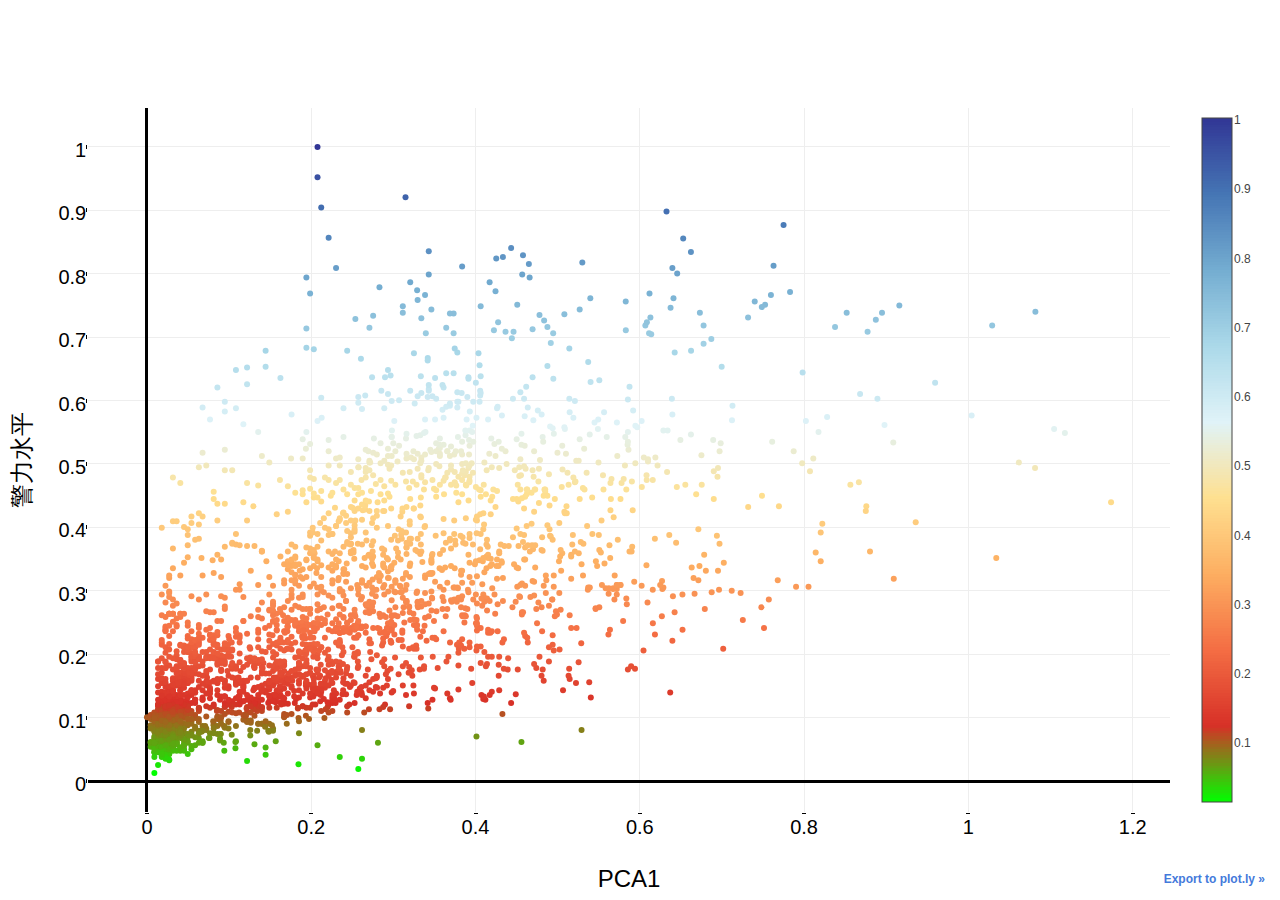
